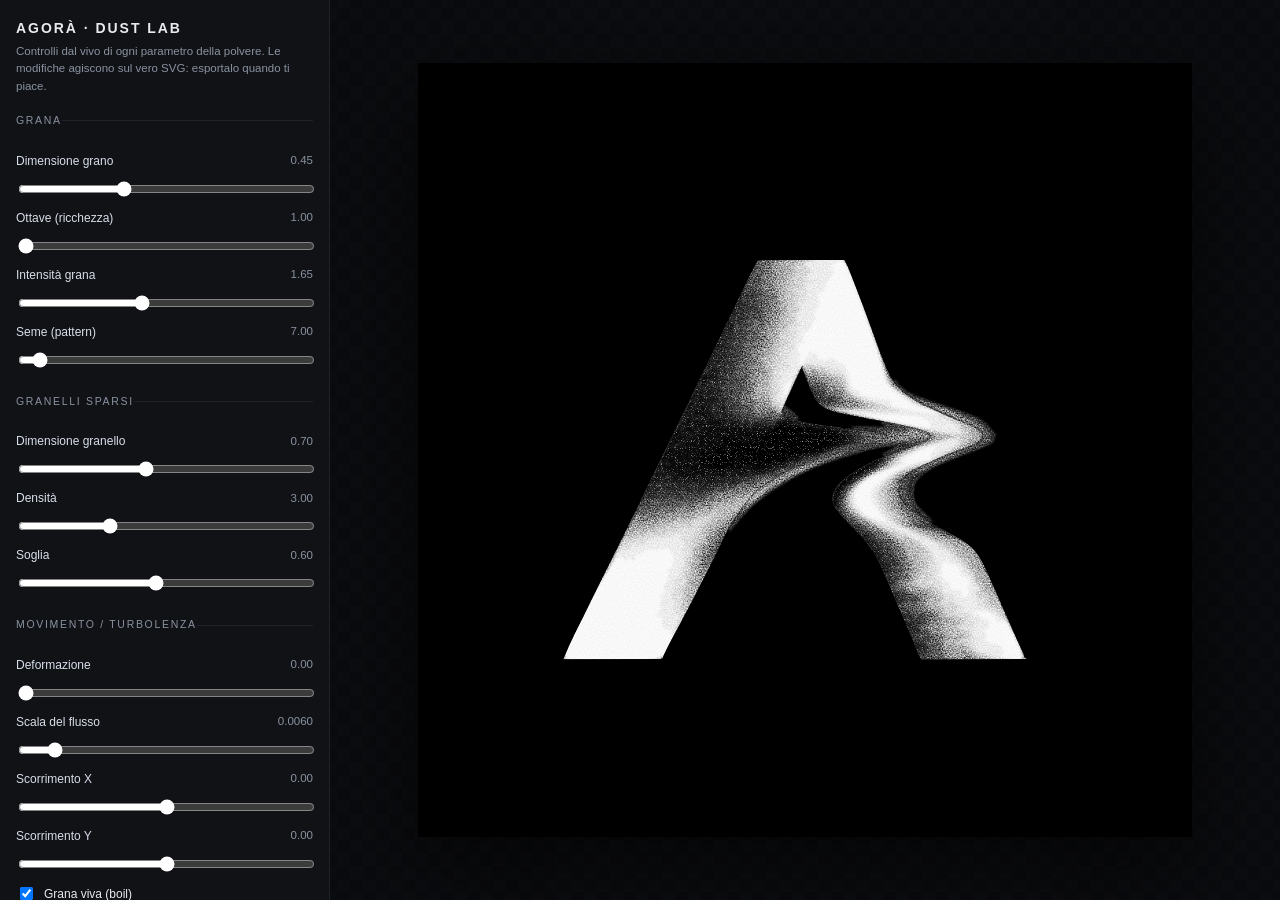
==== agora-dust-lab.html @ 34c482fe "Aggiunge i due loghi Agorà ricostruiti in SVG, con polvere procedurale animabile Logo pulito: path u" ====
<!doctype html>
<html lang="it">
<head>
<meta charset="utf-8">
<meta name="viewport" content="width=device-width, initial-scale=1">
<title>Agorà · Dust Lab</title>
<style>
  :root {
    --bg:#08090b; --panel:#101216; --line:#1e222a; --txt:#e8eaee; --dim:#8a92a0; --acc:#d8dee9;
  }
  * { box-sizing:border-box; }
  html,body { margin:0; height:100%; background:var(--bg); color:var(--txt);
    font:13px/1.5 ui-sans-serif,-apple-system,"Segoe UI",Roboto,Helvetica,Arial,sans-serif; }
  .wrap { display:grid; grid-template-columns: 330px 1fr; height:100%; }
  @media (max-width: 860px){ .wrap{ grid-template-columns:1fr; grid-template-rows:auto 1fr; } }
  aside { background:var(--panel); border-right:1px solid var(--line); overflow-y:auto; padding:18px 16px 40px; }
  h1 { font-size:14px; letter-spacing:.14em; text-transform:uppercase; margin:0 0 4px; font-weight:600; }
  .sub { color:var(--dim); font-size:11.5px; margin:0 0 18px; }
  fieldset { border:0; border-top:1px solid var(--line); margin:0 0 14px; padding:14px 0 0; }
  legend { font-size:10.5px; letter-spacing:.16em; text-transform:uppercase; color:var(--dim); padding:0; }
  .row { display:grid; grid-template-columns: 1fr 52px; gap:8px; align-items:center; margin:9px 0; }
  .row label { font-size:12px; color:var(--acc); }
  .row output { font-variant-numeric:tabular-nums; font-size:11.5px; color:var(--dim); text-align:right; }
  input[type=range] { grid-column:1 / -1; width:100%; accent-color:#fff; height:18px; }
  .chk { display:flex; align-items:center; gap:8px; margin:7px 0; font-size:12px; }
  .btns { display:flex; gap:8px; flex-wrap:wrap; margin-top:12px; }
  button { background:#1a1e25; color:var(--txt); border:1px solid var(--line); border-radius:7px;
    padding:8px 12px; font:inherit; font-size:12px; cursor:pointer; }
  button:hover { background:#222833; }
  button.primary { background:#e8eaee; color:#0b0d10; border-color:#e8eaee; font-weight:600; }
  main { display:grid; place-items:center; padding:24px; overflow:auto; background:
    repeating-conic-gradient(#0c0d10 0% 25%, #0a0b0e 0% 50%) 50% / 26px 26px; }
  .stage { width:min(86vh, 100%); aspect-ratio:1; box-shadow:0 30px 90px rgba(0,0,0,.6); }
  .stage svg { display:block; width:100%; height:100%; }
  input[type=color]{ width:100%; height:30px; background:none; border:1px solid var(--line); border-radius:6px; }
  .hint { color:var(--dim); font-size:11px; margin-top:6px; }
</style>
</head>
<body>
<div class="wrap">
  <aside>
    <h1>Agorà · Dust Lab</h1>
    <p class="sub">Controlli dal vivo di ogni parametro della polvere. Le modifiche agiscono sul vero SVG: esportalo quando ti piace.</p>

    <fieldset><legend>Grana</legend>
      <div class="row"><label for="gf">Dimensione grano</label><output id="gf_v"></output>
        <input type="range" id="gf" min="0.05" max="1.2" step="0.005"></div>
      <div class="row"><label for="go">Ottave (ricchezza)</label><output id="go_v"></output>
        <input type="range" id="go" min="1" max="5" step="1"></div>
      <div class="row"><label for="gs">Intensità grana</label><output id="gs_v"></output>
        <input type="range" id="gs" min="0" max="4" step="0.01"></div>
      <div class="row"><label for="gsd">Seme (pattern)</label><output id="gsd_v"></output>
        <input type="range" id="gsd" min="1" max="120" step="1"></div>
    </fieldset>

    <fieldset><legend>Granelli sparsi</legend>
      <div class="row"><label for="sf">Dimensione granello</label><output id="sf_v"></output>
        <input type="range" id="sf" min="0.1" max="1.5" step="0.01"></div>
      <div class="row"><label for="ss">Densità</label><output id="ss_v"></output>
        <input type="range" id="ss" min="0" max="10" step="0.05"></div>
      <div class="row"><label for="st">Soglia</label><output id="st_v"></output>
        <input type="range" id="st" min="0.3" max="0.95" step="0.005"></div>
    </fieldset>

    <fieldset><legend>Movimento / turbolenza</legend>
      <div class="row"><label for="dsc">Deformazione</label><output id="dsc_v"></output>
        <input type="range" id="dsc" min="0" max="40" step="0.2"></div>
      <div class="row"><label for="ff">Scala del flusso</label><output id="ff_v"></output>
        <input type="range" id="ff" min="0.001" max="0.05" step="0.0005"></div>
      <div class="row"><label for="ox">Scorrimento X</label><output id="ox_v"></output>
        <input type="range" id="ox" min="-120" max="120" step="1"></div>
      <div class="row"><label for="oy">Scorrimento Y</label><output id="oy_v"></output>
        <input type="range" id="oy" min="-120" max="120" step="1"></div>
      <div class="chk"><input type="checkbox" id="a_boil" checked><label for="a_boil">Grana viva (boil)</label></div>
      <div class="chk"><input type="checkbox" id="a_drift" checked><label for="a_drift">Deriva lenta</label></div>
      <div class="chk"><input type="checkbox" id="a_swirl" checked><label for="a_swirl">Turbolenza animata</label></div>
      <div class="row"><label for="spd">Velocità animazioni</label><output id="spd_v"></output>
        <input type="range" id="spd" min="0.15" max="4" step="0.05"></div>
    </fieldset>

    <fieldset><legend>Luce e materia</legend>
      <div class="row"><label for="amt">Quantità di polvere</label><output id="amt_v"></output>
        <input type="range" id="amt" min="0" max="1" step="0.01"></div>
      <div class="row"><label for="glo">Alone sui bordi</label><output id="glo_v"></output>
        <input type="range" id="glo" min="0" max="2" step="0.01"></div>
      <div class="row"><label for="gb">Diffusione alone</label><output id="gb_v"></output>
        <input type="range" id="gb" min="0" max="20" step="0.1"></div>
      <div class="row"><label for="sof">Morbidezza superficie</label><output id="sof_v"></output>
        <input type="range" id="sof" min="0" max="12" step="0.1"></div>
      <div class="row"><label for="con">Contrasto</label><output id="con_v"></output>
        <input type="range" id="con" min="0.3" max="2.2" step="0.01"></div>
      <div class="row"><label for="bri">Luminosità</label><output id="bri_v"></output>
        <input type="range" id="bri" min="0.3" max="2" step="0.01"></div>
      <div class="row" style="grid-template-columns:1fr"><label for="bgc">Fondo</label>
        <input type="color" id="bgc" value="#000000"></div>
    </fieldset>

    <div class="btns">
      <button class="primary" id="export">Esporta SVG</button>
      <button id="png">Esporta PNG 2048</button>
      <button id="reset">Ripristina</button>
    </div>
    <p class="hint">L'export contiene esattamente ciò che vedi, animazioni incluse.</p>
  </aside>

  <main><div class="stage" id="stage">
<svg xmlns="http://www.w3.org/2000/svg" xmlns:xlink="http://www.w3.org/1999/xlink"
     viewBox="0 0 1254 1254" width="100%" height="100%" preserveAspectRatio="xMidYMid meet" id="agoraDustLogo"
     role="img" aria-labelledby="agoraTitle agoraDesc">
  <title id="agoraTitle">Agorà — logo dust</title>
  <desc id="agoraDesc">Logo Agorà, versione polvere. La polvere è procedurale e animabile:
  vedi i nodi #agoraGrainNoise (grana), #agoraSpeckNoise (granelli), #agoraFlowNoise + #agoraDisplace
  (deriva/turbolenza), #agoraGrainShift (scorrimento). Variabili CSS: --dust-bg, --dust-glow,
  --dust-contrast, --dust-brightness, --dust-amount.</desc>
  <style>
    #agoraDustLogo {
      --dust-bg: #000000;        /* colore di fondo                        */
      --dust-glow: 1;            /* 0..1.5 intensità alone sui bordi       */
      --dust-contrast: 1;        /* contrasto generale                     */
      --dust-brightness: 1;      /* luminosità generale                    */
      --dust-amount: 1;          /* 0 = superficie pulita, 1 = polvere piena */
    }
    #agoraBg   { fill: var(--dust-bg); }
    #agoraGlow { opacity: var(--dust-glow); }
    #agoraDusty { opacity: var(--dust-amount); }
    #agoraArt  { filter: contrast(var(--dust-contrast)) brightness(var(--dust-brightness)); }
    @media (prefers-reduced-motion: reduce) {
      #agoraBoil, #agoraDriftX, #agoraDriftY, #agoraSwirl, #agoraFlow { display: none; }
    }
  </style>
  <defs>
    <clipPath id="agoraClip"><path d="M987.82 965.49L815.16 966.37C809.56 955.46 804.8 941.98 800.04 930.62C795.3 919.32 790.12 907.2 785.16 895.88C780.19 884.55 774.91 872.53 770.01 861.04C765.24 849.87 759.9 837.77 755.04 826.29C750.3 815.05 744.97 802.92 738.3 792.61C731.68 782.38 724.7 773.74 716.26 764.64C708.09 755.83 700.22 748.23 691.82 739.59C683.25 730.79 674.83 721.25 671.52 709.54L671.52 700.84C673.56 693.33 677.43 686.54 682.77 680.95C687.84 675.65 692.98 671.3 699.03 667.02C704.92 662.87 711.92 658.69 718.21 655.18C725.08 651.34 731.59 648.17 738.58 644.85C745.15 641.73 752.54 638.78 759.62 636.22C766.64 633.69 775.27 630.66 782.33 628.17C789.27 625.72 797.64 623.05 804.46 620.49C811.64 617.79 819.4 615.37 825.94 611.44C828.52 610.15 831.59 606.97 831.37 604.28C831.16 601.71 828.51 599.24 825.51 597.74C811.6 591.37 796.75 589.13 781.81 585.97C767.2 582.89 749.82 580.01 734.71 577.23C720.26 574.57 703.21 571.55 688.68 568.06C674.44 564.64 661.31 561.98 650.16 552.29C642.83 544.46 638.57 534.87 634.5 524.81C630.45 514.8 625.91 503.61 622.25 493.38C622.58 492.11 623.55 490.85 622.72 490.72C620.22 490.34 623.12 494.01 621.33 492.97L588.57 564.14L592.03 570.3C598.11 572.7 601.92 575.89 608.88 577.9C615.23 579.74 622.19 581.52 628.45 582.76C635.36 584.12 641.8 585.08 648.36 586.11C655.25 587.18 662.86 588.02 669.92 589.1C676.51 590.12 683.8 591.01 690.75 591.93C697.31 592.79 704.44 593.79 711.3 594.73C717.9 595.63 726.17 596.67 732.91 597.86C739.38 599 746.14 600.07 752.55 601.85C753.82 602.33 757.85 603.33 757.83 605.28C757.81 607.17 754.63 608.75 753.45 609.22C733.91 615.85 703.65 622.7 684.18 628.28C663.25 634.29 637.99 642.82 617.74 651.45C598.65 659.58 578.16 670.75 560.71 682.44C542.8 694.44 531.77 710.49 518.76 729.26C506.55 746.89 496.04 767.31 486.6 787.29C477.8 805.92 466.21 827.96 456.79 846.69C447.46 865.24 435.66 888.06 425.86 906.03C415.5 925.01 404 945.89 395.39 965.62L235.48 966.19C246.35 937.64 260.87 911.49 274.3 883.73C287.09 857.31 300.94 830.35 314.36 803.11C327.42 776.57 341.53 748.81 354.06 723.11C367.29 696 380.43 667.94 393.63 641.28C406.61 615.07 419.84 587.59 432.98 560.79C446.07 534.08 458.86 507.6 472.29 480.11C485.33 453.43 498.61 425.85 511.67 398.54C524.3 372.13 536.72 344.75 551.07 318.99L691.03 319.12C697.96 332.15 703.86 349.23 709.22 362.73C714.75 376.63 720.9 393.15 726.13 407.35C731.15 420.94 737.5 438.47 742.6 452.48C747.56 466.1 753.88 483.56 759.85 496.88C766.3 511.26 774.51 523.54 786.66 533.65C797.74 542.87 810.76 550.74 823.75 556.69C837.63 563.07 852.33 570.13 866.26 575.76C879.4 581.07 896.92 587.09 908.66 595.44C911.42 597.54 913.78 599.95 914.15 603.49C914.49 606.71 912.02 609.86 909.32 611.93C904.34 616.1 897.82 618.78 892.01 621.22C885.99 623.75 879.29 626.08 873.27 628.39C867.3 630.69 860.07 633.19 854.28 635.51C847.97 638.03 842.18 640.62 836.03 643.17C830.22 645.59 823.86 648.52 818.02 651.13C812.35 653.67 806.34 656.61 801.07 659.8C795.76 663.01 790.91 666.84 786.88 671.06C781.65 676.54 779.75 683.43 777.67 690.23L779.11 701.01C785.21 713.86 796.51 723.29 808.17 730.94C819.48 738.36 832.3 746.37 844.46 753.11C856.26 759.64 870.05 766.38 881.53 773.35C893.32 780.5 904.16 791.24 911.11 803.14C917.9 814.78 924.05 829.67 929.67 842.14C935.47 855.01 941.93 869.48 947.5 882.38C953.06 895.28 959.61 909.23 965.01 922.32C970.25 935.04 978.85 950.55 983 963.08L987.82 965.49Z"/></clipPath>

    <!-- morbidezza del campo luminoso vettoriale -->
    <filter id="agoraSoften" x="-15%" y="-15%" width="130%" height="130%" color-interpolation-filters="sRGB">
      <feGaussianBlur stdDeviation="2.0"/>
    </filter>

    <!-- diffusione dell'alone esterno -->
    <filter id="agoraBloom" x="-25%" y="-25%" width="150%" height="150%" color-interpolation-filters="sRGB">
      <feGaussianBlur stdDeviation="2.0"/>
    </filter>

    <!-- ============ MOTORE POLVERE ============ -->
    <filter id="agoraDust" x="-20%" y="-20%" width="140%" height="140%" color-interpolation-filters="sRGB">
      <!-- 1. grana fine -->
      <feTurbulence id="agoraGrainNoise" type="fractalNoise" baseFrequency="0.45"
                    numOctaves="1" seed="7" result="noiseGrain"/>
      <feOffset id="agoraGrainShift" in="noiseGrain" dx="0" dy="0" result="noiseGrainMoved"/>
      <feColorMatrix in="noiseGrainMoved" type="matrix" result="grain"
        values="1.65 0 0 0 -0.325 1.65 0 0 0 -0.325 1.65 0 0 0 -0.325 0 0 0 0 1"/>

      <!-- 2. granelli sparsi (le particelle che brillano nelle zone scure) -->
      <feTurbulence id="agoraSpeckNoise" type="fractalNoise" baseFrequency="0.7"
                    numOctaves="1" seed="23" result="noiseSpeck"/>
      <feColorMatrix in="noiseSpeck" type="matrix" result="speckMono"
        values="1 0 0 0 0  1 0 0 0 0  1 0 0 0 0  0 0 0 0 1"/>
      <feComponentTransfer in="speckMono" result="speck">
        <feFuncR type="linear" slope="3.0" intercept="-1.8"/>
        <feFuncG type="linear" slope="3.0" intercept="-1.8"/>
        <feFuncB type="linear" slope="3.0" intercept="-1.8"/>
        <feFuncA type="table" tableValues="1 1"/>
      </feComponentTransfer>

      <!-- 3. campo di flusso: sposta la polvere e la superficie -->
      <feTurbulence id="agoraFlowNoise" type="fractalNoise" baseFrequency="0.006"
                    numOctaves="2" seed="5" result="noiseFlow"/>
      <feDisplacementMap id="agoraDisplace" in="SourceGraphic" in2="noiseFlow" scale="0.0"
                         xChannelSelector="R" yChannelSelector="G" result="surface"/>

      <!-- 4. composizione -->
      <feBlend in="grain" in2="surface" mode="overlay" result="dusted"/>
      <feBlend in="speck" in2="dusted" mode="screen" result="dustedSpecks"/>
      <feComposite in="dustedSpecks" in2="surface" operator="in"/>
      <!-- ANIMAZIONI: rimuovi questi <animate> per una versione statica -->
      <animate xlink:href="#agoraGrainNoise" attributeName="seed" values="7;19;31;43;55;67;79;91;7"
               dur="1.1s" calcMode="discrete" repeatCount="indefinite" id="agoraBoil"/>
      <animate xlink:href="#agoraGrainShift" attributeName="dx" values="0;46;0" dur="26s"
               repeatCount="indefinite" id="agoraDriftX"/>
      <animate xlink:href="#agoraGrainShift" attributeName="dy" values="0;-34;0" dur="37s"
               repeatCount="indefinite" id="agoraDriftY"/>
      <animate xlink:href="#agoraDisplace" attributeName="scale" values="0;3.2;0" dur="17s"
               repeatCount="indefinite" id="agoraSwirl"/>
      <animate xlink:href="#agoraFlowNoise" attributeName="baseFrequency" values="0.006;0.0085;0.006"
               dur="23s" repeatCount="indefinite" id="agoraFlow"/>
    </filter>
  </defs>

  <rect id="agoraBg" width="100%" height="100%" preserveAspectRatio="xMidYMid meet"/>

  <g id="agoraArt">
    <g id="agoraDusty" filter="url(#agoraDust)">
      <g id="agoraGlow" filter="url(#agoraBloom)">
        <path fill="#292929" d="M832.5 742.6C831.4 744.2 807.4 729.9 799.5 724.5C791.6 719.2 788.8 715.7 785.2 710.5C781.7 705.3 778.4 699.3 778.1 693.5C777.8 687.7 777.1 682.4 783.4 675.5C789.6 668.6 795.5 662 815.5 652C835.5 642 887.2 623.7 903.6 615.5C919.9 607.3 914.7 606.8 913.8 602.5C912.9 598.2 916.4 598.7 898.3 589.5C880.3 580.3 824.6 557.2 805.5 547.6C786.4 537.9 789.4 537.3 783.7 531.5C778.1 525.7 768.7 511.6 771.5 512.6C774.3 513.6 778.8 527.3 800.5 537.4C822.2 547.6 879.6 563.5 901.5 573.6C923.4 583.8 926.5 592.9 931.8 598.5C937 604.1 934.8 604 932.9 607.5C931.1 611 935.7 612.4 920.8 619.5C905.9 626.6 861.9 641.2 843.5 650.1C825.1 658.9 817 665.6 810.1 672.5C803.2 679.4 803 684.5 802.3 691.5C801.6 698.5 800.9 706 806 714.5C811 723 833.6 740.9 832.5 742.6ZM616.5 576.6C616.2 578.7 596.7 571.9 592.5 568.9C588.3 565.9 590.8 560.6 591.2 558.5C591.5 556.4 590.3 553.5 594.5 556.5C598.7 559.5 616.8 574.6 616.5 576.6ZM504.5 757.7C501.8 757.5 521.3 723 532 709.5C542.7 696 548.4 688.8 568.5 676.9C588.6 665 621.3 649.7 652.5 638.2C683.7 626.6 738.2 613.5 755.5 607.7C772.8 602 757.4 604.7 756.6 603.5C755.8 602.3 759.5 602.9 750.5 600.7C741.5 598.5 702.2 592.1 702.5 590.4C702.8 588.7 742.7 591 752 590.5C761.4 590 759 588.8 758.7 587.5C758.4 586.2 750.5 583.3 750.3 582.5C750.1 581.7 747.5 581 757.5 582.5C767.5 584.1 798.4 588.9 810.5 592.1C822.6 595.2 827.2 598.8 830.3 601.5C833.5 604.2 831.4 606.3 829.6 608.5C827.8 610.7 830.3 610.8 819.5 614.9C808.7 619.1 775.4 630.3 764.5 633.4C753.6 636.5 751.8 635.7 753.9 633.5C756 631.3 780.4 621.9 777 620.5C773.6 619.1 758.2 618.3 733.5 625C708.8 631.6 659.6 646.2 628.8 660.5C598 674.8 569.2 694.6 548.5 710.8C527.8 727 507.2 757.9 504.5 757.7Z"/>
        <path fill="#4a4a4a" d="M802.5 723.1C800.5 724.8 784.3 707.1 780.5 701.5C776.6 695.9 778.5 694 779.3 689.5C780.2 685 777.5 681.7 785.5 674.6C793.5 667.5 808.2 656.6 827.5 647.2C846.8 637.7 886.9 625.2 901.5 617.9C916.1 610.6 915.2 608.2 915.1 603.5C914.9 598.8 915.9 597.5 900.5 589.5C885.1 581.5 839.5 564 822.5 555.6C805.5 547.1 785.7 535.6 798.5 539.1C811.3 542.6 879.3 568.1 899.3 576.5C919.3 584.9 914 585 918.5 589.3C923 593.6 926.9 597.6 926.2 602.5C925.5 607.4 934.9 607.7 914.5 618.6C894.1 629.5 823.4 658.1 803.5 667.9C783.6 677.7 797.2 673.6 795.4 677.5C793.5 681.4 791 683.9 792.2 691.5C793.4 699.1 804.5 721.4 802.5 723.1ZM519.5 733.8C513.2 736 532.3 709.7 540.5 700.4C548.7 691.1 549.8 688.1 568.5 677.9C587.2 667.7 621.5 650.6 652.5 639.3C683.5 627.9 737 615.9 754.5 609.8C772 603.7 759.6 605.2 757.5 602.6C755.4 600.1 739.3 596.1 741.6 594.5C744 592.9 765.7 592.5 771.5 592.8C777.3 593 775.3 596 776.5 596.1C777.7 596.2 780 595.3 778.7 593.5C777.3 591.7 763.2 585.5 768.5 585.4C773.8 585.4 800.3 590.2 810.5 593.1C820.7 595.9 827.3 599.5 829.8 602.5C832.3 605.5 830.5 607.8 825.5 610.8C820.5 613.8 805.7 619.8 799.5 620.5C793.3 621.3 798.7 615.3 788.5 615.3C778.3 615.4 762 615.1 738.5 621C715 626.9 674.2 639.7 647.5 650.8C620.8 661.8 599.4 673.7 578 687.5C556.7 701.3 525.8 731.7 519.5 733.8Z"/>
        <path fill="#6b6b6b" d="M911.5 615.9C910.7 615.8 916.6 607.2 916.3 603.5C915.9 599.8 928.3 604.1 909.5 594C890.7 583.8 810.3 547.3 803.3 542.5C796.3 537.7 849.5 557.4 867.5 565.1C885.5 572.7 902.6 581.7 911.5 588.3C920.4 594.9 921 599.9 921 604.5C921 609.1 912.3 616.1 911.5 615.9ZM744.5 617.6C733.6 618.6 737.7 618.2 740.2 616.5C742.6 614.8 755.8 610.4 759 607.5C762.2 604.6 754.3 600.8 759.5 599.1C764.7 597.3 784.8 598.3 790.5 597C796.2 595.7 788.3 591.4 793.5 591.5C798.7 591.6 815.6 595.5 821.5 597.5C827.4 599.5 829.9 600.9 829 603.5C828.2 606.1 820.4 612.2 816.5 613.4C812.6 614.6 817.5 610 805.5 610.7C793.5 611.5 755.4 616.7 744.5 617.6ZM806.5 662.5C796.6 666 815.1 653.5 828.6 647.5C842.2 641.5 891.5 624 887.8 626.5C884.1 629 816.4 659 806.5 662.5ZM523.5 728.6C516.8 731.4 533.8 708.7 541.5 700.3C549.2 691.9 557.2 685.8 569.5 678.2C581.8 670.6 595 662.4 615.5 654.4C636 646.4 698.2 625.3 692.5 630.2C686.8 635.1 609.7 667.4 581.5 683.9C553.3 700.3 530.2 725.9 523.5 728.6Z"/>
        <path fill="#8c8c8c" d="M901.5 586.8C895.8 585.3 838.4 560.9 832.6 557.5C826.9 554.1 855.4 561.6 866.9 566.5C878.3 571.4 907.2 588.3 901.5 586.8ZM790.5 609.7C782 610 767 607.8 765.5 607.1C764 606.4 775.3 607.7 781.5 605.6C787.7 603.4 794.9 594.8 802.5 594.3C810.1 593.8 823.5 600.1 827 602.5C830.5 604.9 825.3 608.5 823.5 608.9C821.7 609.3 822 605 816.5 605.1C811 605.3 799 609.3 790.5 609.7ZM530.5 721C526 722.8 535.1 708.3 541.5 701.4C547.9 694.5 556.4 687.1 568.9 679.5C581.3 671.9 604 660.7 616.3 655.5C628.6 650.3 650.7 642.7 642.7 648.5C634.8 654.3 587.4 678.4 568.7 690.5C550 702.6 535 719.2 530.5 721Z"/>
        <path fill="#adadad" d="M534.5 713.9C532.3 714.1 540.6 703.1 545.5 698.8C550.4 694.6 561.5 688.7 563.7 688.5C565.8 688.3 563.4 693.1 558.5 697.4C553.6 701.6 536.7 713.6 534.5 713.9Z"/>
      </g>
      <g id="agoraShaded" clip-path="url(#agoraClip)" filter="url(#agoraSoften)">
        <path id="agoraBase" fill="#000" d="M987.82 965.49L815.16 966.37C809.56 955.46 804.8 941.98 800.04 930.62C795.3 919.32 790.12 907.2 785.16 895.88C780.19 884.55 774.91 872.53 770.01 861.04C765.24 849.87 759.9 837.77 755.04 826.29C750.3 815.05 744.97 802.92 738.3 792.61C731.68 782.38 724.7 773.74 716.26 764.64C708.09 755.83 700.22 748.23 691.82 739.59C683.25 730.79 674.83 721.25 671.52 709.54L671.52 700.84C673.56 693.33 677.43 686.54 682.77 680.95C687.84 675.65 692.98 671.3 699.03 667.02C704.92 662.87 711.92 658.69 718.21 655.18C725.08 651.34 731.59 648.17 738.58 644.85C745.15 641.73 752.54 638.78 759.62 636.22C766.64 633.69 775.27 630.66 782.33 628.17C789.27 625.72 797.64 623.05 804.46 620.49C811.64 617.79 819.4 615.37 825.94 611.44C828.52 610.15 831.59 606.97 831.37 604.28C831.16 601.71 828.51 599.24 825.51 597.74C811.6 591.37 796.75 589.13 781.81 585.97C767.2 582.89 749.82 580.01 734.71 577.23C720.26 574.57 703.21 571.55 688.68 568.06C674.44 564.64 661.31 561.98 650.16 552.29C642.83 544.46 638.57 534.87 634.5 524.81C630.45 514.8 625.91 503.61 622.25 493.38C622.58 492.11 623.55 490.85 622.72 490.72C620.22 490.34 623.12 494.01 621.33 492.97L588.57 564.14L592.03 570.3C598.11 572.7 601.92 575.89 608.88 577.9C615.23 579.74 622.19 581.52 628.45 582.76C635.36 584.12 641.8 585.08 648.36 586.11C655.25 587.18 662.86 588.02 669.92 589.1C676.51 590.12 683.8 591.01 690.75 591.93C697.31 592.79 704.44 593.79 711.3 594.73C717.9 595.63 726.17 596.67 732.91 597.86C739.38 599 746.14 600.07 752.55 601.85C753.82 602.33 757.85 603.33 757.83 605.28C757.81 607.17 754.63 608.75 753.45 609.22C733.91 615.85 703.65 622.7 684.18 628.28C663.25 634.29 637.99 642.82 617.74 651.45C598.65 659.58 578.16 670.75 560.71 682.44C542.8 694.44 531.77 710.49 518.76 729.26C506.55 746.89 496.04 767.31 486.6 787.29C477.8 805.92 466.21 827.96 456.79 846.69C447.46 865.24 435.66 888.06 425.86 906.03C415.5 925.01 404 945.89 395.39 965.62L235.48 966.19C246.35 937.64 260.87 911.49 274.3 883.73C287.09 857.31 300.94 830.35 314.36 803.11C327.42 776.57 341.53 748.81 354.06 723.11C367.29 696 380.43 667.94 393.63 641.28C406.61 615.07 419.84 587.59 432.98 560.79C446.07 534.08 458.86 507.6 472.29 480.11C485.33 453.43 498.61 425.85 511.67 398.54C524.3 372.13 536.72 344.75 551.07 318.99L691.03 319.12C697.96 332.15 703.86 349.23 709.22 362.73C714.75 376.63 720.9 393.15 726.13 407.35C731.15 420.94 737.5 438.47 742.6 452.48C747.56 466.1 753.88 483.56 759.85 496.88C766.3 511.26 774.51 523.54 786.66 533.65C797.74 542.87 810.76 550.74 823.75 556.69C837.63 563.07 852.33 570.13 866.26 575.76C879.4 581.07 896.92 587.09 908.66 595.44C911.42 597.54 913.78 599.95 914.15 603.49C914.49 606.71 912.02 609.86 909.32 611.93C904.34 616.1 897.82 618.78 892.01 621.22C885.99 623.75 879.29 626.08 873.27 628.39C867.3 630.69 860.07 633.19 854.28 635.51C847.97 638.03 842.18 640.62 836.03 643.17C830.22 645.59 823.86 648.52 818.02 651.13C812.35 653.67 806.34 656.61 801.07 659.8C795.76 663.01 790.91 666.84 786.88 671.06C781.65 676.54 779.75 683.43 777.67 690.23L779.11 701.01C785.21 713.86 796.51 723.29 808.17 730.94C819.48 738.36 832.3 746.37 844.46 753.11C856.26 759.64 870.05 766.38 881.53 773.35C893.32 780.5 904.16 791.24 911.11 803.14C917.9 814.78 924.05 829.67 929.67 842.14C935.47 855.01 941.93 869.48 947.5 882.38C953.06 895.28 959.61 909.23 965.01 922.32C970.25 935.04 978.85 950.55 983 963.08L987.82 965.49Z"/>
        <path fill="#0b0b0b" d="M982.5 968.9C953.7 969.8 845.5 978.7 812.2 966.5C778.8 954.3 789.1 909.8 782.4 895.5C775.7 881.2 779.8 896.5 772 880.5C764.3 864.5 745.6 816.7 735.9 799.5C726.2 782.3 717.9 782.4 713.7 777.5C709.5 772.6 716 775.7 710.5 769.9C705 764.1 687.5 750 680.5 742.8C673.5 735.5 670.1 732.2 668.5 726.5C666.9 720.8 668.3 714.5 670.6 708.5C673 702.5 678 696.3 682.8 690.5C687.6 684.7 691.1 680.3 699.5 673.7C707.9 667.1 727.3 655.5 733.5 650.8C739.7 646.1 737.1 647.4 736.5 645.5C735.9 643.6 730.4 641.3 730 639.5C729.7 637.7 731.5 635.8 734.5 634.5C737.5 633.2 744.2 633.2 748 631.5C751.9 629.8 763.6 624.2 757.5 624.3C751.4 624.5 729.5 627.7 711.5 632.4C693.5 637.1 669.8 643.8 649.2 652.5C628.6 661.2 605.7 673.5 587.7 684.5C569.8 695.5 554.1 707.5 541.6 718.5C529 729.5 519.9 741 512.4 750.5C504.9 760 516 739 496.5 775.2C477 811.5 439.4 936.1 395.5 968.1C351.6 1000.1 259.9 968.8 232.9 967.5C205.9 966.2 224.4 980 233.6 960.5C242.8 941 264.9 897 288.1 850.5C311.4 804 357.6 711.3 373.1 681.5C388.6 651.7 378.9 676 381.1 671.5C383.3 667 383.5 659.8 386.3 654.5C389.1 649.2 394.3 646.7 397.7 639.5C401.2 632.3 400.5 625.5 407.2 611.5C413.8 597.5 432 566.8 437.4 555.5C442.8 544.2 437.7 547.7 439.6 543.5C441.5 539.3 446.7 535 448.9 530.5C451.1 526 450.5 521.3 452.8 516.5C455.1 511.7 446.5 534.5 462.6 501.5C478.8 468.5 511 349.3 549.5 318.7C588 288 659.5 291.7 693.5 317.7C727.5 343.6 740.7 442.9 753.5 474.5C766.3 506 762.6 496.7 770.5 506.8C778.4 517 790.3 528.5 800.6 535.5C810.9 542.5 815.2 543.1 832.5 549C849.8 554.9 886.8 563.3 904.5 571C922.2 578.8 932.9 588.9 938.6 595.5C944.2 602.1 941.2 605.8 938.4 610.5C935.5 615.2 936.8 616.7 921.5 623.5C906.3 630.3 862.7 644.8 846.8 651.5C830.9 658.2 831.7 658.7 826 663.5C820.3 668.3 815.3 675.4 812.5 680.1C809.7 684.7 809.8 686.8 809.4 691.5C809 696.2 807.9 702.1 810.3 708.5C812.6 714.9 818.3 723.7 823.5 730.1C828.7 736.4 829.9 738.7 841.2 746.5C852.6 754.3 879.2 767.3 891.5 776.8C903.8 786.3 899.6 772.7 915.2 803.5C930.7 834.3 973.7 933.9 985 961.5C996.2 989.1 1011.3 968.1 982.5 968.9ZM703.4 586.5C718.1 587.6 727.6 587 733.5 586.5C739.4 586 748.7 586.7 738.7 583.5C728.7 580.3 687.9 571.4 673.5 567.1C659.1 562.7 657.8 560.8 652.5 557.2C647.2 553.6 647.1 554.6 641.7 545.5C636.4 536.4 627.9 501 620.5 502.5C613.1 503.9 600.7 544 597.5 554.2C594.3 564.4 597.2 559.9 601.5 563.6C605.8 567.2 618.5 574 623.5 575.9C628.5 577.7 627.8 574 631.5 574.7C635.2 575.4 633.5 578 645.5 580C657.5 582 688.7 585.4 703.4 586.5ZM487.8 661.5C490.2 661.8 492.4 661.5 494.5 660.3C496.6 659 497.8 654.7 500.5 654.1C503.2 653.4 508.7 656.9 510.5 656.2C512.3 655.4 510.4 650.4 511.1 649.5C511.8 648.6 514 651 514.7 650.5C515.4 650 515.8 647.7 515.2 646.5C514.7 645.3 511 644.5 511.6 643.5C512.1 642.5 516.9 640.8 518.5 640.7C520.1 640.5 521.6 641.5 521.3 642.5C521 643.5 517.4 644.3 516.9 646.5C516.4 648.7 516.1 655 518.5 655.4C520.9 655.9 528.8 649.9 531.5 649.2C534.2 648.6 532.2 651.6 534.5 651.7C536.8 651.8 541.8 649.2 545.5 649.9C549.2 650.5 554.3 655.6 556.5 655.6C558.7 655.5 556.3 650.3 558.5 649.6C560.7 649 566.7 652.7 569.5 651.6C572.3 650.5 571.8 644.2 575.5 643.2C579.2 642.3 587.3 646.8 591.5 645.9C595.7 645 592.2 640.4 600.5 637.6C608.8 634.7 634.2 631.4 641.5 628.8C648.8 626.3 643 622.4 644.5 622.2C646 622 648 627.2 650.5 627.6C653 628 654.8 626.9 659.5 624.5C664.2 622.2 675.2 616.8 679 613.5C682.8 610.2 685.4 607.7 682.3 604.5C679.3 601.3 665.8 596 660.5 594.5C655.2 593.1 654.2 596.3 650.5 595.8C646.8 595.3 648.7 593.3 638.5 591.7C628.3 590.1 598.8 587 589.5 586.4C580.2 585.7 585.3 585.8 582.5 587.6C579.7 589.4 575.7 595.1 572.5 597.2C569.3 599.4 566 598.9 563.5 600.3C561 601.6 559 603.2 557.7 605.5C556.4 607.8 556.6 613.7 555.5 614.2C554.4 614.7 551.5 610.4 550.8 608.5C550.1 606.6 552.7 602 551.5 602.8C550.3 603.7 545 613.4 543.5 613.7C542 613.9 544.5 606.8 542.5 604.2C540.5 601.7 533.3 598.8 531.5 598.3C529.7 597.9 532.3 601.3 531.5 601.5C530.7 601.6 527.9 599.3 526.5 599.3C525.1 599.3 521.2 600.8 522.9 601.5C524.6 602.2 533.6 602.4 536.5 603.6C539.4 604.7 541.4 606.4 540.2 608.5C539.1 610.6 531.8 615.1 529.5 616.1C527.2 617.1 526.7 616.2 526.4 614.5C526.1 612.8 529 606.1 527.5 605.7C526 605.3 519.7 612 517.5 612.1C515.3 612.1 515.6 606.5 514.5 606C513.4 605.6 510.9 608.1 510.8 609.5C510.7 610.9 513.7 613.3 513.8 614.5C513.9 615.7 512.4 617.2 511.5 616.9C510.6 616.6 509.9 613.3 508.5 612.6C507.1 611.9 503.4 613.3 502.8 612.5C502.2 611.7 505.9 608.5 504.8 607.5C503.8 606.5 498 604.9 496.5 606.6C495 608.3 495.1 615.5 496.1 617.5C497.1 619.5 500.9 617.2 502.5 618.4C504.1 619.7 503.8 624.3 505.5 624.9C507.2 625.4 511.2 622 512.5 622C513.8 621.9 515.2 622.8 513 624.5C510.9 626.2 502.4 632.9 499.5 632.3C496.6 631.6 497.2 622.7 495.4 620.5C493.6 618.3 491.4 617.9 488.5 618.9C485.6 619.9 478.6 624.2 478 626.5C477.3 628.8 483.6 631.1 484.4 632.5C485.1 633.9 484.8 634.8 482.5 634.7C480.2 634.6 472.8 633.1 470.5 632C468.2 630.9 470 628.5 468.5 628C467 627.6 463.7 626.9 461.5 629.3C459.3 631.7 456.7 639.5 455.6 642.5C454.5 645.5 453.6 645.8 454.8 647.5C455.9 649.2 460.2 652.1 462.5 652.7C464.8 653.3 466.2 650.5 468.5 651.1C470.8 651.6 474.3 656.3 476.5 656.1C478.7 655.8 480.8 648.9 481.5 649.4C482.2 649.8 479.4 656.6 480.5 658.6C481.6 660.6 485.5 661.2 487.8 661.5Z"/>
        <path fill="#181818" d="M943.5 968.5C915.5 968.2 836 969.9 813.5 966.8C791 963.6 810.8 954 808.6 949.5C806.3 945 802.3 943.8 800.2 939.5C798 935.2 797.2 926.8 795.7 923.5C794.2 920.2 793.2 924.5 791.2 919.5C789.2 914.5 785.5 898.1 783.5 893.6C781.5 889.1 781 894.7 779.3 892.5C777.5 890.3 774.4 885 772.9 880.5C771.4 876 772.2 869.7 770.5 865.5C768.7 861.3 764.1 859.5 762.3 855.5C760.5 851.5 761.2 844.8 759.7 841.5C758.2 838.2 755.9 839.9 753.5 835.7C751.1 831.5 746.6 822.4 745.3 816.5C744 810.6 746.5 803.3 745.7 800.5C744.9 797.7 743.1 802.7 740.2 799.5C737.4 796.3 731.6 784.8 728.6 781.5C725.7 778.2 723.5 780.7 722.5 779.7C721.5 778.7 729.6 783 722.7 775.5C715.9 768 689.1 743.8 681.3 734.5C673.4 725.2 675.9 723.5 675.6 719.5C675.3 715.5 679.3 712.7 679.6 710.5C679.8 708.3 676.1 709.3 677.1 706.5C678.2 703.7 681.7 698.7 685.7 693.5C689.7 688.3 690.9 683.3 701 675.5C711.1 667.7 738.8 651.9 746.5 646.4C754.2 641 748.7 644.4 747.5 642.7C746.3 641.1 738.6 637.8 739.1 636.5C739.6 635.2 746 637 750.5 635.1C755 633.3 763.3 627.8 766.3 625.5C769.3 623.2 768.7 622.4 768.4 621.5C768.1 620.6 776 618.2 764.5 620.3C753 622.5 720.6 628.4 699.5 634.5C678.4 640.5 656.5 648.3 637.9 656.5C619.3 664.7 603.9 673.3 587.8 683.5C571.7 693.7 552.1 708.7 541.1 717.5C530.1 726.3 528.6 728 521.7 736.5C514.8 745 520.7 729.8 499.5 768.4C478.3 807 438.9 934.9 394.5 967.9C350.1 1000.9 242.7 1002.1 233.1 966.5C223.6 930.9 313.6 801.2 337.1 754.5C360.6 707.8 368.2 698.7 374.3 686.5C380.5 674.3 373.1 683.6 374 681.5C374.9 679.4 377.5 674.9 379.5 673.9C381.5 672.9 385.5 676.1 386.1 675.5C386.7 674.9 382.5 671.8 383 670.5C383.5 669.2 388.7 668.5 389.1 667.5C389.5 666.5 385.8 666.5 385.5 664.5C385.2 662.5 385.6 657.2 387.1 655.5C388.7 653.8 394.1 655.3 394.6 654.5C395.1 653.7 390.7 651.6 390.2 650.5C389.7 649.4 389.5 648.8 391.5 647.6C393.5 646.5 399.8 643.6 402.5 643.6C405.2 643.5 406.7 646.4 407.5 647.4C408.3 648.5 409.1 649.2 407.5 649.8C405.9 650.5 398.7 648.7 397.9 651.5C397 654.3 401.5 664.8 402.5 666.4C403.5 668.1 403.2 662.3 404 661.5C404.8 660.7 406.9 662.2 407.3 661.5C407.7 660.8 406 657.1 406.5 657.4C407 657.8 408.6 662.4 410.5 663.6C412.4 664.8 417.4 662.4 417.7 664.5C418.1 666.6 411.2 675.6 412.5 676.1C413.8 676.7 422.2 667.2 425.5 667.8C428.8 668.4 431.2 679.2 432.5 679.6C433.8 680 429.9 670.1 433.5 670C437.1 670 450.5 678.9 454.1 679.5C457.8 680.1 455.9 674.5 455.5 673.8C455.1 673.1 453 675.7 451.5 675.4C450 675 447.1 673.5 446.8 671.5C446.4 669.5 448.7 663.9 449.5 663.4C450.3 662.9 450.7 668.1 451.7 668.5C452.7 668.9 453.2 664.9 455.5 665.8C457.8 666.8 463.3 673.2 465.5 674.2C467.7 675.1 469 672.6 468.9 671.5C468.9 670.4 463.6 669.1 465.2 667.5C466.8 665.9 476.7 662.3 478.5 662.1C480.3 661.9 476 665.3 476.1 666.5C476.2 667.7 479.9 668.3 479.1 669.5C478.3 670.7 471.4 672.3 471.2 673.5C470.9 674.7 476.1 677.1 477.5 676.4C478.9 675.8 478.4 670.6 479.5 669.8C480.6 668.9 483.3 672.5 483.8 671.5C484.3 670.5 481.8 665.2 482.5 664C483.2 662.8 487 663.6 487.8 664.5C488.6 665.4 486.4 668.4 487.5 669.5C488.6 670.5 492.3 672 494.5 670.6C496.7 669.2 497.3 662.6 500.5 661C503.7 659.3 511 661.3 513.5 660.6C516 659.9 514.5 656.3 515.5 656.9C516.5 657.6 517.8 662.8 519.5 664.4C521.2 666 523.1 667 525.5 666.3C527.9 665.7 532.9 662.1 533.8 660.5C534.6 658.9 530.8 657.6 530.6 656.5C530.4 655.4 530.3 652.8 532.5 653.9C534.7 655 539.2 661.7 543.5 663.2C547.8 664.7 554.3 664 558.5 662.8C562.7 661.7 566.2 657.2 568.5 656.4C570.8 655.5 571.7 658.3 572.5 657.5C573.3 656.8 570.7 653 573.5 651.8C576.3 650.6 584 652 589.5 650.4C595 648.7 602.7 642.8 606.5 641.9C610.3 640.9 609.3 645.8 612.5 644.7C615.7 643.5 617.8 637.7 625.5 635.2C633.2 632.7 650.3 632 658.5 629.4C666.7 626.9 670.2 621.7 674.5 620.1C678.8 618.4 681.2 620.9 684.5 619.6C687.8 618.4 692.7 615.2 694.3 612.5C695.9 609.8 699.3 607.2 694.1 603.5C689 599.8 671.3 592.4 663.4 590.5C655.4 588.6 650.5 592.7 646.5 592.2C642.5 591.8 644.2 588.3 639.5 587.6C634.8 586.8 625.7 588.8 618.5 587.7C611.3 586.5 602.3 581.6 596.5 580.6C590.7 579.6 586.9 579.5 583.5 581.4C580.1 583.4 578.2 591 575.9 592.5C573.5 594 571.6 590 569.5 590.4C567.4 590.9 564.5 595.9 563.5 595.2C562.5 594.5 564.7 586.3 563.5 586.4C562.3 586.5 558.2 595 556.5 595.5C554.8 596 555.3 590.1 553.5 589.4C551.7 588.7 546.6 591.9 545.8 591.5C544.9 591.1 549.1 587.2 548.5 586.9C547.9 586.5 543.3 588.2 542.5 589.5C541.6 590.8 544.1 593.2 543.4 594.5C542.8 595.8 540.1 597.1 538.5 597.4C536.9 597.7 534.4 597.2 533.9 596.5C533.4 595.8 537.2 594 535.5 593C533.8 592.1 527.3 591.2 523.5 590.7C519.7 590.1 514.7 589.6 512.5 589.9C510.3 590.2 511.5 592.8 510.5 592.5C509.5 592.3 506.3 589.8 506.7 588.5C507.1 587.2 512.7 585.5 512.8 584.5C513 583.5 508.9 581.9 507.5 582.5C506.1 583.1 506.3 586.6 504.5 588C502.7 589.4 498.8 591.4 496.5 591C494.2 590.5 491.3 587.9 490.6 585.5C490 583.1 493.9 577.4 492.5 576.3C491.1 575.3 485.3 580.1 482.5 579.2C479.7 578.3 477.2 572 475.5 571C473.8 570.1 472.4 572 472.1 573.5C471.8 575 473.9 579.1 473.5 580C473.1 580.8 470.3 580.6 469.8 578.5C469.3 576.4 471.1 569.7 470.3 567.5C469.6 565.3 466.3 567.3 465.2 565.5C464.2 563.7 464.9 558.5 464 556.5C463.1 554.5 460.3 556.5 459.8 553.5C459.2 550.5 461.6 540.6 460.5 538.7C459.4 536.9 453.8 541.4 453.2 542.5C452.5 543.6 456.3 544 456.7 545.5C457 547 454.8 548.3 455.4 551.5C456.1 554.7 460.8 562.8 460.5 564.5C460.2 566.2 455.4 561.6 453.5 561.8C451.6 562 449.2 563.9 448.9 565.5C448.5 567.1 449.6 570.5 451.5 571.1C453.4 571.7 458.3 568 460.5 568.9C462.7 569.9 462.9 575.3 464.5 577.1C466.1 578.8 469.5 577.1 470.4 579.5C471.3 581.9 470.5 589.5 469.8 591.5C469 593.5 466.5 592.7 465.8 591.5C465.1 590.3 467.2 585 465.5 584.1C463.8 583.2 456.3 586.2 455.5 586C454.7 585.9 459.7 584.5 460.5 583.4C461.3 582.2 461.5 579.8 460.5 579.4C459.5 578.9 456.2 581 454.5 580.6C452.8 580.3 451.4 576.1 450.5 577.2C449.6 578.4 448.7 585.2 449.2 587.5C449.7 589.8 451.8 590.5 453.5 590.8C455.2 591.1 458.3 588.9 459.5 589.2C460.7 589.4 463.2 589.6 460.8 592.5C458.5 595.4 450 603.3 445.4 606.5C440.9 609.7 435.2 611.7 433.5 611.5C431.8 611.3 434.5 606.4 435.5 605.3C436.5 604.1 439.3 605.5 439.6 604.5C439.9 603.5 436.9 600.7 437.3 599.5C437.8 598.3 441.1 597.1 442.5 597.3C443.9 597.5 444.2 601.4 445.5 600.9C446.8 600.5 450.1 595.6 450.1 594.5C450.1 593.4 446.9 595.4 445.5 594.4C444.1 593.4 441.8 592 441.4 588.5C441 585 443.5 577.9 443 573.5C442.5 569.1 439 562.1 438.5 562.1C438 562.1 441.3 570.8 440.2 573.5C439.2 576.2 432.7 577.2 432.3 578.5C431.9 579.8 437.8 581 437.9 581.5C438.1 582 434.8 580.5 433.5 581.3C432.2 582.2 430.4 584.5 430 586.5C429.6 588.5 429.9 592.2 430.9 593.5C431.9 594.8 435.5 593.5 436.1 594.5C436.7 595.5 435.4 598.4 434.5 599.2C433.6 600 430.8 598.6 430.6 599.5C430.4 600.4 433.4 603.1 433.2 604.5C433.1 605.9 431.1 609.3 429.5 607.6C427.9 606 425.3 596.7 423.4 594.5C421.4 592.3 416 599.9 417.7 594.5C419.4 589.1 429.2 568.3 433.5 562.4C437.8 556.5 442.4 561.9 443.5 558.9C444.6 555.9 439.8 547.6 440.1 544.5C440.4 541.4 444.2 542.3 445.4 540.5C446.5 538.7 445.6 535.3 447.1 533.5C448.6 531.7 453.7 531.2 454.4 529.5C455.2 527.8 451.1 526.7 451.6 523.5C452.1 520.3 456 513.1 457.5 510.5C459 507.9 459.7 506.4 460.5 507.9C461.3 509.3 460.7 519.3 462.5 519.2C464.3 519.2 471 509.8 471.2 507.5C471.3 505.2 464.7 507.4 463.6 505.5C462.5 503.6 463.5 499 464.5 496.2C465.5 493.4 467.6 489.6 469.5 488.8C471.4 488 475.9 492.4 476 491.5C476.2 490.6 469.9 487 470.5 483.5C471.1 480 477.6 474.9 479.6 470.5C481.6 466.1 481 458.9 482.5 456.9C484 454.9 487.3 460.6 488.3 458.5C489.4 456.4 487.4 448.3 488.6 444.5C489.8 440.7 494.2 438.2 495.5 435.5C496.8 432.8 487.3 447.8 496.3 428.5C505.3 409.2 516.6 337.9 549.5 319.6C582.4 301.3 658.5 289.9 693.5 318.6C728.5 347.3 746.5 459.7 759.5 491.7C772.5 523.7 764.8 503 771.5 510.5C778.2 517.9 789.6 529.8 799.7 536.5C809.9 543.2 815.5 544.6 832.5 550.6C849.5 556.6 887.3 567.4 901.5 572.6C915.7 577.8 912 577.6 917.5 581.8C923 585.9 931.2 593.2 934.2 597.5C937.3 601.8 938.3 603.5 935.9 607.5C933.4 611.5 934.6 614.5 919.5 621.6C904.4 628.7 861.7 643.1 845.5 650C829.3 656.9 828.6 658.3 822.5 662.9C816.4 667.5 812.1 672.6 809.1 677.5C806 682.4 804.5 686.3 804.2 692.5C804 698.7 803 706.8 807.6 714.5C812.1 722.2 826.7 732.8 831.5 738.5C836.3 744.2 832.8 745.9 836.3 748.5C839.8 751.1 843.3 749.2 852.5 754.1C861.7 759 882.6 771.3 891.5 777.7C900.4 784.1 901.4 786.5 906.1 792.5C910.9 798.5 906.9 784.8 920 813.5C933.2 842.2 974.8 938.7 985 964.5C995.3 990.3 988.4 967.7 981.5 968.4C974.6 969 971.5 968.8 943.5 968.5ZM737.6 589.5C745.9 588.9 761.3 589.2 750.5 585.3C739.7 581.4 689 570.9 672.5 565.9C656 560.9 656.5 558.8 651.5 555.4C646.5 552 647.9 554.6 642.8 545.5C637.6 536.4 628.2 499.2 620.5 500.7C612.8 502.3 599.6 543.9 596.5 554.7C593.4 565.5 597.4 561.4 601.7 565.5C606.1 569.6 617.2 577.2 622.5 579.4C627.8 581.5 630 577.9 633.5 578.5C637 579 639.3 582.1 643.5 582.7C647.7 583.3 649 581 658.5 582C668 583.1 687.3 587.8 700.5 589.1C713.7 590.3 729.3 590.1 737.6 589.5ZM425.5 626.6C424.6 627.6 426.4 621.9 425.3 621.5C424.1 621.1 421.4 624.3 418.5 624.3C415.6 624.3 406.6 623.8 408.1 621.5C409.6 619.2 423.8 611.6 427.5 610.6C431.2 609.6 430.8 612.8 430.5 615.5C430.1 618.2 426.4 625.6 425.5 626.6Z"/>
        <path fill="#252525" d="M982.5 967.7C954.4 969 842.3 967.7 813.4 965.5C784.5 963.3 808.6 958.2 809 954.5C809.5 950.8 816.2 945.2 815.9 943.5C815.7 941.8 810 944.9 807.5 944.3C805 943.6 802.1 941.8 801 939.5C799.9 937.2 802.3 934.2 800.7 930.5C799.1 926.8 792.4 920.3 791.4 917.5C790.3 914.7 793 913.9 794.5 913.4C796 912.9 800.2 915.6 800.5 914.5C800.8 913.4 798.2 907.9 796.5 906.8C794.8 905.7 792.2 908.5 790.5 908C788.8 907.4 787.2 906.1 786.3 903.5C785.4 900.9 786 894.5 784.9 892.5C783.7 890.5 781.5 893.9 779.5 891.8C777.5 889.6 774.1 882.5 773 879.5C771.9 876.5 771.9 875.7 772.7 873.5C773.5 871.3 777.5 868.6 777.8 866.5C778.1 864.4 776.8 862.4 774.5 860.7C772.2 859 766.3 858.8 763.8 856.5C761.3 854.2 759.8 849.3 759.5 846.6C759.2 843.9 763.3 843 762.2 840.5C761 838 754.1 834.5 752.6 831.5C751.2 828.5 752.7 822.8 753.5 822.3C754.3 821.8 756.4 828.2 757.5 828.6C758.6 829 761.2 827.8 760.2 824.5C759.2 821.2 753.5 811.5 751.5 808.8C749.5 806.1 748.5 809 748.4 808.5C748.2 808 750.6 808.5 750.5 805.5C750.5 802.5 749.8 793.3 748 790.5C746.3 787.7 742.2 791.2 740.1 788.5C738 785.8 737.3 776.5 735.5 774.3C733.7 772.1 731.8 777.2 729.5 775.3C727.2 773.3 723 763.8 721.5 762.5C720 761.2 721.3 766.7 720.7 767.5C720.1 768.3 722.7 771.8 717.9 767.5C713.1 763.2 698.3 749.5 691.9 741.5C685.5 733.5 680.5 726.7 679.4 719.5C678.2 712.3 681 705.6 684.8 698.5C688.7 691.4 692.2 685.1 702.5 676.9C712.8 668.7 737.9 656.2 746.5 649.1C755.1 642 748.7 638.9 754.2 634.5C759.7 630.1 775.5 625.2 779.4 622.5C783.3 619.8 789 617 777.5 618.3C766 619.6 732.1 624.7 710.5 630.3C688.9 635.8 668.8 642.6 648.1 651.5C627.5 660.4 604.5 672.7 586.6 683.5C568.8 694.3 552.1 707.7 541 716.5C530 725.3 527 728.1 520.1 736.5C513.1 744.9 520.4 728.3 499.5 766.8C478.6 805.2 438.8 934.1 394.5 967.4C350.2 1000.7 239.8 1008.6 233.7 966.5C227.7 924.4 336.9 757.7 358.3 714.5C379.8 671.3 360.1 709.3 362.7 707.5C365.2 705.7 372.9 704.5 373.7 703.5C374.5 702.5 368.2 703.4 367.5 701.7C366.8 700.1 368 696.3 369.5 693.7C371 691.1 374.4 687.6 376.5 686.3C378.6 684.9 382.2 685.8 382.1 685.5C381.9 685.2 376.6 685.1 375.5 684.3C374.4 683.5 373.8 681.1 375.5 680.6C377.2 680.2 382.5 682.8 385.5 681.7C388.5 680.6 391.2 675.2 393.5 673.8C395.8 672.4 398.3 671.8 399.5 673.4C400.7 675 399 683.7 400.5 683.3C402 682.9 406.7 672.6 408.5 670.8C410.3 669 411.1 670.9 411.1 672.5C411.1 674.1 407.6 679.7 408.5 680.6C409.4 681.5 412.2 677.6 416.5 677.7C420.8 677.8 430.7 681.9 434.5 681.4C438.3 680.9 438.5 674.4 439.5 674.6C440.5 674.7 439.5 682.1 440.5 682.4C441.5 682.8 442.5 676.3 445.5 676.7C448.5 677 455.9 683.9 458.5 684.5C461.1 685.2 461.1 681.7 460.8 680.5C460.6 679.3 457.8 679.3 457.2 677.5C456.7 675.7 456.2 669 457.5 669.7C458.8 670.4 464.9 677.9 465.1 681.5C465.3 685.1 457.9 690.8 458.5 691.4C459.1 691.9 464.3 686.3 468.5 684.8C472.7 683.4 481.5 684 483.5 682.8C485.5 681.6 480.4 678.9 480.4 677.5C480.4 676.1 482 674.1 483.5 674.3C485 674.5 488.1 678.7 489.5 678.9C490.9 679.1 492.1 676.8 492.1 675.5C492.1 674.2 486.3 670.4 489.5 671C492.7 671.6 507.6 678.4 511.5 679.2C515.4 679.9 513.5 676.6 513.1 675.5C512.8 674.4 507.1 673.8 509.5 672.5C511.9 671.2 524.2 669.3 527.5 667.9C530.8 666.6 528.7 664.6 529.5 664.5C530.3 664.3 531.3 667.5 532.5 667C533.7 666.5 535.3 662 536.5 661.5C537.7 660.9 539.4 662.3 539.8 663.5C540.1 664.7 534.7 668.4 538.5 668.5C542.3 668.7 552.8 667.3 562.6 664.5C572.4 661.7 590 655 597.5 651.5C605 648 605 644.4 607.5 643.6C610 642.9 609.3 648 612.5 647C615.7 646.1 621.5 639.7 626.5 637.9C631.5 636.2 631.2 639.7 642.2 636.5C653.2 633.3 682 623.3 692.5 618.5C703 613.7 703.3 610.2 705 607.5C706.7 604.8 704.8 604.4 702.5 602.2C700.2 600.1 696.8 596.3 691.5 594.7C686.2 593.1 674.9 593.5 670.9 592.5C666.9 591.5 667.6 589.5 667.4 588.5C667.1 587.5 664.8 586.1 669.4 586.5C674.1 586.9 684.5 590.2 695.5 591.1C706.5 592.1 724.5 592.6 735.5 592.1C746.5 591.7 758.6 589.9 761.2 588.5C763.9 587.1 765.8 587.3 751.4 583.5C736.9 579.7 690.8 570.6 674.5 566C658.2 561.4 658.7 559.4 653.5 556C648.3 552.5 648.8 554.6 643.5 545.2C638.2 535.8 629.5 497.5 621.5 499.4C613.5 501.3 599.2 545.5 595.7 556.5C592.2 567.5 597.8 562.6 600.5 565.6C603.2 568.6 610.3 572.2 611.9 574.5C613.6 576.8 609.7 578.3 610.3 579.5C610.9 580.7 615.8 581.1 615.5 581.6C615.2 582.2 610.7 583.8 608.5 582.7C606.3 581.6 604.8 576.5 602.5 575.1C600.2 573.7 596.5 573.6 594.5 574.5C592.5 575.3 592.7 579.5 590.5 580.3C588.3 581.2 583.3 578.5 581.5 579.6C579.7 580.6 580.8 584.9 579.5 586.4C578.2 588 576.2 589.5 573.5 589.1C570.8 588.7 565.8 584.4 563.5 584C561.2 583.6 561.3 586.5 559.5 586.7C557.7 586.9 554.2 586 552.5 585.1C550.8 584.2 551.7 580.6 549.5 581.3C547.3 582 542 588.9 539.5 589.4C537 589.8 537 584.7 534.5 583.9C532 583.2 526.3 585.5 524.5 585C522.7 584.6 524.2 581.5 523.5 581.3C522.8 581 521.1 584 520.1 583.5C519.1 583 520.3 578.3 517.5 578.3C514.7 578.2 505.8 583.9 503.5 583.4C501.2 582.9 503 576.9 503.5 575.2C504 573.6 505.5 572.9 506.5 573.5C507.5 574.1 508.9 578.7 509.5 578.8C510.1 579 510.7 576.1 510 574.5C509.4 572.9 507.3 570 505.5 569.4C503.7 568.7 501 571.5 499.5 570.5C498 569.5 496.8 565.7 496.6 563.5C496.4 561.3 499.2 559 498.4 557.5C497.5 556 493.6 554.5 491.5 554.7C489.4 554.8 485.5 556.9 486.1 558.5C486.7 560.1 494 562 495 564.5C496.1 567 493.7 572.3 492.3 573.5C490.8 574.7 488 570.8 486.5 571.5C485 572.2 484.8 577.2 483.5 577.6C482.2 577.9 478.4 575 478.6 573.5C478.9 572 485.3 569.3 484.9 568.5C484.4 567.7 476.5 570 476 568.5C475.6 567 481.8 560.9 482 559.5C482.2 558.1 479 561 477.5 560.3C476 559.7 471.4 557.8 472.9 555.5C474.4 553.2 483.6 547.9 486.5 546.8C489.4 545.6 491.3 549.2 490.5 548.5C489.7 547.8 482.1 544.4 481.7 542.5C481.4 540.6 490.2 537.9 488.5 537.4C486.8 536.9 474.7 539.5 471.7 539.5C468.6 539.5 469.7 538.1 470.1 537.5C470.6 536.9 473.3 537.5 474.5 535.8C475.7 534.2 478.1 529.5 477.1 527.5C476.1 525.5 470.6 523.3 468.5 523.8C466.4 524.3 464.4 529 464.8 530.5C465.3 532 471.2 532.1 471.4 532.5C471.7 532.9 467.5 531.8 466.5 532.7C465.5 533.7 466.7 537.7 465.5 538.4C464.3 539.1 459.8 537.7 459.5 536.9C459.2 536.1 463.5 534.7 463.8 533.5C464.1 532.3 461.3 530.8 461.3 529.5C461.3 528.2 464.1 526.8 464 525.5C463.8 524.2 461.9 521.6 460.5 521.6C459.1 521.6 456.6 525.3 455.5 525.6C454.4 525.9 453.4 524.3 453.7 523.5C454 522.7 457.2 521.5 457.3 520.5C457.5 519.5 454.4 518.2 454.4 517.5C454.4 516.8 456.1 515.9 457.3 516.5C458.4 517.1 459.5 520.8 461.5 521.4C463.5 522 468 520.9 469.5 520C471 519 467.9 516.6 470.5 515.7C473.1 514.7 482.3 515.7 484.9 514.5C487.4 513.3 486.2 510.2 485.6 508.5C485 506.8 480.8 505.5 481.1 504.5C481.4 503.5 487.1 504.4 487.3 502.5C487.5 500.6 484.5 494.4 482.5 493.4C480.5 492.3 477.2 494.4 475.5 496.3C473.8 498.2 474 503.7 472.5 504.7C471 505.8 467.6 503.9 466.5 502.5C465.3 501.1 465 498.6 465.5 496.5C466 494.4 468 490.1 469.5 489.8C471 489.5 473.1 494.4 474.5 494.8C475.9 495.3 478.2 494.5 477.8 492.5C477.5 490.5 472.4 484.9 472.5 483.1C472.6 481.3 475.4 481.1 478.5 481.5C481.6 481.9 490.8 487.8 491.2 485.5C491.5 483.2 482 472 480.6 467.5C479.2 463 481.8 460.2 482.6 458.5C483.4 456.8 485.1 456.5 485.3 457.5C485.5 458.5 483.2 462.8 483.8 464.5C484.3 466.2 486.5 467.6 488.5 467.8C490.5 467.9 496 466 495.8 465.5C495.6 465 488.2 465.5 487.3 464.5C486.4 463.5 488.7 460.3 490.5 459.6C492.3 458.9 497.2 461 498 460.5C498.9 460 496.9 457.2 495.5 456.7C494.1 456.1 490.6 458.9 489.5 457C488.4 455.2 487.1 451.1 489.1 445.5C491.1 439.9 499.2 426.1 501.5 423.6C503.8 421.1 501.4 428.5 502.6 430.5C503.8 432.5 508.1 435.5 508.6 435.5C509.1 435.5 505 431.8 505.6 430.5C506.2 429.2 511.1 429.8 512.2 427.5C513.2 425.2 512.6 417.2 511.7 416.5C510.8 415.8 507.9 422.6 506.5 423.4C505.1 424.3 503.2 423.7 503 421.5C502.9 419.3 504 413.2 505.6 410.5C507.2 407.8 511 409.2 512.8 405.5C514.5 401.8 514.4 392.8 516.1 388.5C517.8 384.2 517.6 390.9 523.1 379.5C528.7 368.1 521.1 330.3 549.5 320.3C577.9 310.2 658.7 290.6 693.5 319.1C728.3 347.6 745.8 459.3 758.5 491.2C771.2 523.1 763.1 502.8 769.9 510.5C776.8 518.2 789.4 530.6 799.8 537.5C810.2 544.4 817.9 546.6 832.5 551.7C847.1 556.8 873.5 562.7 887.5 568C901.5 573.3 910 579.3 916.5 583.4C923 587.5 924.1 588.9 926.5 592.7C928.9 596.6 932.2 602.2 931.1 606.5C930.1 610.8 938.3 609.6 920.3 618.5C902.4 627.4 842.4 650.9 823.5 659.9C804.6 668.9 811.3 665.7 807.1 672.5C802.9 679.3 798.5 694.7 798.1 700.5C797.7 706.3 803.6 705 804.8 707.5C805.9 710 802.8 711.5 805 715.5C807.3 719.5 814 727.5 818 731.5C822 735.5 826.7 736.3 829.3 739.5C831.9 742.7 830.2 748 833.6 750.5C837 753 840.4 750.1 849.7 754.5C859 758.9 878.8 768.7 889.5 776.8C900.2 785 898.4 773.4 913.8 803.5C929.2 833.6 970.5 930.1 982 957.5C993.4 984.9 1010.6 966.4 982.5 967.7Z"/>
        <path fill="#323232" d="M981.5 967.5C953.2 967.7 842.8 967.8 814.2 965.5C785.6 963.2 809.5 956.3 810.1 953.5C810.6 950.7 815.3 949 817.5 948.8C819.7 948.7 822.8 953.5 823.5 952.6C824.2 951.7 823.7 945.7 821.9 943.5C820.1 941.3 814.9 939.3 812.5 939.1C810.1 939 808 943.6 807.7 942.5C807.3 941.4 811.4 933.2 810.5 932.7C809.6 932.2 803.4 940 802.1 939.5C800.7 939 803.3 932.1 802.5 929.7C801.7 927.4 797.7 927.6 797.2 925.5C796.7 923.4 798.3 917.4 799.5 916.8C800.7 916.3 801.8 921.8 804.5 922.2C807.2 922.6 814.8 920.3 815.5 919.5C816.2 918.7 810.4 919.3 808.7 917.5C807.1 915.7 807.1 909.8 805.5 908.8C803.9 907.8 800.3 912 799.3 911.5C798.3 911 798.7 907.2 799.5 905.7C800.3 904.2 805.2 904.9 804.2 902.5C803.2 900.1 795.6 892.4 793.5 891C791.4 889.7 790.9 893.1 791.7 894.5C792.5 895.9 797.6 897.8 798.1 899.5C798.5 901.2 795.9 904.1 794.5 904.9C793.1 905.7 790.2 906.2 789.5 904.5C788.8 902.8 791 895.9 790.5 894.8C790 893.7 787.3 898.4 786.5 897.7C785.7 897 786.6 891.6 785.5 890.6C784.4 889.6 781.4 892.9 780.1 891.5C778.9 890.1 779 884.5 777.9 882.5C776.8 880.5 774 881 773.5 879.5C773.1 878 773.5 874.8 775.3 873.5C777 872.2 782.6 873 783.9 871.5C785.2 870 784.1 865.9 783 864.5C782 863.1 778.4 864.4 777.5 863.3C776.6 862.1 778.5 858.2 777.5 857.5C776.5 856.8 773 860 771.5 859.2C770 858.4 769.8 852.9 768.8 852.5C767.8 852.1 766.5 856.5 765.5 856.5C764.5 856.5 763.4 853.8 762.9 852.5C762.4 851.2 761.2 850 762.5 848.5C763.9 847 770.5 844.7 770.9 843.5C771.2 842.3 765 842.5 764.7 841.5C764.3 840.5 769.8 839.3 768.9 837.5C768.1 835.7 760.6 833.3 759.4 830.5C758.2 827.7 760.3 821.7 761.8 820.5C763.4 819.3 768.2 823.8 768.9 823.5C769.6 823.2 766 820.5 765.9 818.5C765.9 816.5 770.1 813.4 768.5 811.4C766.9 809.3 758.5 808.7 756.5 806.2C754.5 803.8 757.4 798.6 756.2 796.5C755.1 794.4 750.1 794.7 749.5 793.9C748.9 793.1 752.5 792.8 752.6 791.5C752.8 790.2 753.2 789.4 750.5 785.9C747.8 782.4 742.2 776 736.2 770.5C730.2 765 719.5 755.8 714.5 752.6C709.5 749.5 709.8 753.9 706.5 751.8C703.2 749.8 697.9 744.1 694.6 740.5C691.3 736.9 688.9 734.8 686.9 730.5C684.9 726.2 682.7 719.7 682.5 714.5C682.4 709.3 683.5 704.5 686 699.5C688.5 694.5 687.2 692.7 697.4 684.5C707.7 676.3 737.3 658.7 747.5 650.4C757.7 642.1 752.3 639.4 758.5 634.6C764.7 629.9 779.8 624.7 784.5 621.8C789.2 619 788.1 618.4 786.8 617.5C785.5 616.6 789.2 614.7 776.5 616.6C763.8 618.6 733.7 622.9 710.5 629.3C687.3 635.8 659.5 645.7 637.5 655.5C615.5 665.2 597.7 675 578.5 687.8C559.3 700.7 535.8 719.4 522.5 732.5C509.2 745.6 520.2 727.4 498.9 766.5C477.6 805.6 438.6 933.7 394.5 967C350.4 1000.4 240.2 1008.6 234.2 966.5C228.3 924.4 337.4 757.5 358.9 714.5C380.5 671.5 360.2 710.3 363.5 708.3C366.8 706.3 374.5 702.9 378.5 702.3C382.5 701.7 386.1 704.8 387.3 704.5C388.5 704.2 385.3 701.5 385.7 700.5C386.1 699.5 389.9 698.9 389.9 698.5C389.8 698.1 386.4 698.8 385.5 697.9C384.6 697 384 693.6 384.5 693C385 692.4 387 695.3 388.5 694.2C390 693.2 392 687.2 393.5 686.6C395 685.9 396 690.5 397.5 690.4C399 690.2 400.8 684.6 402.5 685.7C404.2 686.8 405.5 695.7 407.5 696.8C409.5 698 412.3 692.3 414.5 692.5C416.7 692.7 419.4 698.6 420.5 698.1C421.6 697.6 420.6 691.3 421.2 689.5C421.9 687.7 423 687.2 424.5 687C426 686.8 428.7 687 430.5 688.2C432.3 689.3 433.2 693 435.5 694C437.8 694.9 442.2 695.2 444.5 693.6C446.8 692 449.6 685.9 449.2 684.5C448.9 683.1 443.1 686.3 442.5 685.3C441.9 684.4 443.7 679.2 445.5 678.8C447.3 678.3 452.9 680.2 453.5 682.5C454.2 684.8 449.4 689.9 449.4 692.5C449.4 695.1 452.8 698 453.5 698C454.2 698 452.8 693.2 453.8 692.5C454.8 691.8 457.1 694.9 459.5 693.9C461.9 693 466.5 687.1 468.5 686.8C470.5 686.4 470 691.9 471.5 691.9C473 691.8 475 687.4 477.5 686.5C480 685.7 484.3 687.6 486.5 686.8C488.7 686.1 489.5 682 490.5 682.2C491.5 682.3 490.8 688.9 492.5 687.7C494.2 686.5 498.7 676 500.5 675.1C502.3 674.2 501.4 681.2 503.5 682.5C505.7 683.8 511.3 683.7 513.5 683.1C515.7 682.4 513.7 679.9 516.5 678.7C519.3 677.5 528.5 677.2 530.5 675.9C532.5 674.6 527.5 671.6 528.5 671.1C529.5 670.6 533.8 673.6 536.5 673C539.2 672.4 539.8 668.8 544.5 667.6C549.2 666.3 552.2 668.9 564.5 665.5C576.8 662.1 607.8 651.3 618.5 647.1C629.2 642.8 624.8 641.3 628.5 640C632.2 638.7 629.7 642.5 640.5 639.2C651.3 635.9 681.9 625.2 693.5 620.3C705.1 615.3 709.2 613.9 710.2 609.5C711.2 605.1 690 596.8 699.5 593.8C709 590.8 757.6 593.1 767.5 591.5C777.4 589.9 774 588.8 758.7 584.5C743.4 580.2 693.2 570.8 675.5 565.8C657.8 560.8 657.2 557.5 652.5 554.6C647.8 551.7 647.4 551.2 647.2 548.5C646.9 545.8 651 541.3 650.7 538.5C650.5 535.7 647 531.8 645.5 531.5C644 531.2 645.5 542.2 641.5 536.7C637.5 531.3 629.2 495.6 621.5 498.7C613.8 501.8 598.1 543 595.4 555.5C592.7 568 605.7 571.2 605.5 573.7C605.3 576.1 597.3 570.1 594.5 570.1C591.7 570.1 589.7 572.1 588.9 573.5C588.1 574.9 591.1 577.6 589.7 578.5C588.3 579.4 582.4 577.7 580.5 578.6C578.6 579.5 580.3 583.2 578.5 583.9C576.7 584.6 571.3 582.5 569.5 582.9C567.7 583.2 568.3 586.7 567.5 586.1C566.7 585.4 565.7 579.3 564.5 579.1C563.3 578.9 561.8 584.9 560.5 584.9C559.2 584.9 557.7 579.2 556.5 579C555.3 578.7 554.7 583.1 553.5 583.3C552.3 583.5 552.3 580.3 549.5 580.1C546.7 579.9 538.8 582.8 536.5 582.2C534.2 581.6 536.8 578.2 535.6 576.5C534.4 574.8 530.8 571.5 529.5 572.1C528.2 572.8 529.1 579.4 527.7 580.5C526.3 581.6 521.7 579.2 521 578.5C520.4 577.8 524 577.3 524 576.5C523.9 575.7 522.2 573.6 520.5 574C518.8 574.3 515.2 579.7 513.5 578.8C511.8 577.8 510.1 570.4 510.4 568.5C510.7 566.6 515.6 568.2 515.3 567.5C515 566.8 511.1 564.5 508.5 564.3C505.9 564.1 500.9 567.5 499.5 566.2C498.1 564.9 500.9 558.6 500.2 556.5C499.6 554.4 495.9 554.7 495.6 553.5C495.2 552.3 499.1 552 498.4 549.5C497.6 547 491.7 540.8 491.1 538.5C490.4 536.2 494.2 537.3 494.5 535.5C494.9 533.7 494.7 528.8 493.4 527.5C492.1 526.2 487 529 486.8 527.5C486.7 526 492.5 520.3 492.4 518.5C492.2 516.7 485.9 517.3 485.9 516.5C485.9 515.7 490.9 513.4 492.5 513.9C494.1 514.4 494.5 519.3 495.5 519.5C496.5 519.8 500.1 517.7 498.6 515.5C497 513.3 485.9 508.5 486.3 506.5C486.7 504.5 499.1 504.5 501 503.5C502.8 502.5 497.6 501.7 497.4 500.5C497.1 499.3 500.9 496.8 499.5 496.1C498.1 495.4 489.2 497.4 488.7 496.5C488.2 495.6 495.5 492 496.4 490.5C497.4 489 493.3 490.5 494.5 487.5C495.8 484.5 502.6 476.2 504.1 472.5C505.5 468.8 502 467.2 503.4 465.5C504.7 463.8 513.1 463.8 512.2 462.5C511.3 461.2 498.6 458.6 497.8 457.5C497 456.4 506 457.5 507.5 455.8C509 454.2 505.9 448.9 506.5 447.7C507.1 446.4 510.3 447.7 511.1 448.5C512 449.3 510.9 452.6 511.5 452.6C512.1 452.6 514.9 450 514.7 448.5C514.5 447 510.4 449 510.2 443.5C510.1 438 513.8 420.7 513.8 415.5C513.9 410.3 511.7 411.6 510.5 412.4C509.3 413.1 507.2 420.3 506.5 419.9C505.8 419.6 504.8 412.2 506.3 410.5C507.7 408.8 513.7 411 515.2 409.5C516.7 408 514.8 403.7 515.5 401.6C516.2 399.5 517.9 396.5 519.5 397C521.1 397.4 525.2 402.7 524.9 404.5C524.6 406.3 518.1 406.2 517.7 407.5C517.2 408.8 522.4 411.2 522.2 412.5C521.9 413.8 517 414.2 516.2 415.5C515.4 416.8 516.3 419.2 517.4 420.5C518.4 421.8 521.6 423.6 522.5 423.1C523.4 422.6 522.1 418.7 522.9 417.5C523.8 416.3 526.6 419.5 527.5 415.9C528.4 412.2 527.1 399.7 528.1 395.5C529.1 391.3 534.1 391.8 533.6 390.5C533.2 389.2 526.8 389.8 525.2 387.5C523.7 385.2 520.2 387.7 524.4 376.5C528.5 365.3 521.8 330 550 320.5C578.2 311 658.7 290.8 693.5 319.6C728.3 348.3 745.8 460.9 758.5 492.9C771.2 524.9 762.7 503.9 769.5 511.4C776.3 518.9 789 531.2 799.5 538.1C810 545 818 547.4 832.5 552.6C847 557.7 872.8 563.8 886.5 569.1C900.2 574.4 908.2 580.2 914.5 584.3C920.8 588.3 922 590 924.4 593.5C926.7 597 930.1 601.2 928.7 605.5C927.2 609.8 930.2 612.3 915.8 619.5C901.5 626.7 861.1 640.2 842.5 648.5C823.9 656.8 810.6 665 804.2 669.5C797.7 674 804.7 673.8 803.7 675.5C802.8 677.2 799.7 674.7 798.4 679.5C797.2 684.3 795.4 699.7 796 704.5C796.7 709.3 801.2 706.5 802.3 708.5C803.4 710.5 801.4 714 802.5 716.5C803.5 719 804.1 719.3 808.5 723.5C812.8 727.7 824.7 737.3 828.5 741.9C832.3 746.6 828.2 749 831.5 751.2C834.8 753.5 839.1 751.4 848.5 755.5C857.8 759.6 877 768.6 887.5 776.1C898 783.6 895.5 770.1 911.2 800.5C927 830.9 969.9 931.2 982 958.5C994.2 985.8 984.3 963 984.2 964.5C984.1 966 1009.8 967.4 981.5 967.5Z"/>
        <path fill="#404040" d="M982.5 966.9C957.8 967.8 861.6 967.3 834.5 966.5C807.4 965.8 821.2 964.8 819.8 962.5C818.4 960.2 825.3 956 825.9 952.5C826.5 949 824.6 943.5 823.6 941.5C822.6 939.5 820.4 941.4 819.7 940.5C819 939.6 820.5 936.7 819.5 936C818.5 935.3 813.3 937.2 813.6 936.5C813.9 935.8 822.4 932.4 821.6 931.5C820.7 930.6 811.7 930 808.5 931.1C805.3 932.2 803.5 937.9 802.5 938.2C801.5 938.5 801.2 935.2 802.5 933.1C803.8 930.9 809.5 927.1 810.4 925.5C811.4 923.9 806.9 924.3 808 923.5C809.1 922.7 817 922.7 816.9 920.5C816.8 918.3 807.9 912.1 807.5 910.2C807.1 908.4 813.9 910.3 814.6 909.5C815.2 908.7 811.7 906.6 811.7 905.5C811.7 904.4 812.5 903.2 814.5 903C816.5 902.8 823.2 905.2 823.9 904.5C824.6 903.8 819.3 900.2 818.7 898.5C818.1 896.8 821.7 893.7 820.5 894.4C819.3 895.2 813.3 902.5 811.5 903C809.7 903.5 810.5 897.7 809.5 897.4C808.5 897 806.7 900.7 805.5 900.9C804.3 901.1 802.7 899.6 802.1 898.5C801.6 897.4 803.2 895.8 802.1 894.5C801 893.2 796.4 891.9 795.5 890.5C794.6 889.1 797 886.5 796.5 886.1C796 885.7 793.8 888.8 792.5 888.2C791.2 887.6 790.2 883.5 788.5 882.7C786.8 881.8 783.7 881.5 782.5 882.9C781.3 884.3 782.1 891.3 781.5 891.1C780.9 890.8 780 883.4 778.8 881.5C777.5 879.6 772.2 881.3 774 879.5C775.9 877.7 788.1 874.2 790.1 870.5C792 866.8 788.7 859.8 785.6 857.5C782.5 855.2 774.2 857.9 771.5 857C768.8 856 770.8 852.7 769.5 851.8C768.2 850.9 762.8 853 763.4 851.5C764 850 772.5 845.3 773 842.5C773.4 839.7 765.4 836.8 766.2 834.5C766.9 832.2 776.7 829.2 777.3 828.5C777.9 827.8 771.2 830.3 769.5 830.1C767.8 830 766.3 829.4 767 827.5C767.7 825.6 773.4 820.7 773.9 818.5C774.4 816.3 769.7 815.3 769.8 814.5C769.9 813.7 773.8 815.2 774.4 813.5C775.1 811.8 776.2 808.7 773.6 804.5C771 800.3 762 791 758.7 788.5C755.3 786 755.1 791.8 753.5 789.8C751.9 787.8 750.9 778.8 749.4 776.5C747.9 774.2 747.1 777.9 744.5 775.8C741.9 773.7 742 770.4 733.5 763.8C725 757.3 701.5 744.9 693.3 736.5C685.1 728.1 685.3 719.7 684.4 713.5C683.5 707.3 685.5 704.2 687.8 699.5C690.1 694.8 688.1 693.5 698.2 685.5C708.3 677.5 737.3 660.4 748.5 651.6C759.7 642.7 758 637.7 765.5 632.5C773 627.2 788.6 622.6 793.5 619.9C798.4 617.3 795.8 617.3 795.1 616.5C794.4 615.7 798.9 614.6 789.5 615.3C780.1 616.1 753.8 618.2 738.5 621C723.2 623.8 712.7 627.1 697.5 632.1C682.3 637 666.6 642 647.5 650.8C628.4 659.5 600.6 673.7 582.8 684.5C564.9 695.3 551.1 707 540.4 715.5C529.7 724 524.9 728.4 518.6 735.5C512.3 742.6 523.2 719.8 502.5 758.3C481.8 796.8 439.2 932 394.5 966.7C349.8 1001.3 240.2 1008.4 234.5 966.2C228.8 924.1 338.2 756.3 360.5 713.7C382.8 671 366.5 710.3 368.5 710.4C370.5 710.4 371.8 714.4 372.5 713.7C373.2 713.1 369.7 707.7 372.5 706.5C375.3 705.3 386.8 707.5 389.3 706.5C391.8 705.5 386.5 701 387.5 700.7C388.5 700.4 394 703.1 395.5 704.9C397 706.8 395.2 712.8 396.5 711.9C397.8 711 401.5 701.9 403.5 699.8C405.5 697.7 407.9 698.8 408.4 699.5C408.9 700.2 405.3 703.5 406.5 703.8C407.7 704.1 412.8 700.8 415.5 701.2C418.2 701.7 420.2 706.5 422.5 706.4C424.8 706.2 428.4 702.5 429.3 700.5C430.2 698.5 427.4 695.8 427.9 694.5C428.4 693.2 431.1 692.2 432.5 692.6C433.9 693 432.8 695.8 436.5 697C440.2 698.2 451.2 698.7 454.5 699.8C457.8 700.9 455.8 704 456.5 703.4C457.2 702.9 457.1 698.6 458.9 696.5C460.8 694.4 466.1 690.8 467.5 690.7C468.9 690.7 466.7 695.6 467.5 696.1C468.3 696.6 471 693.5 472.5 693.6C474 693.8 476 697.1 476.5 696.9C477 696.7 475.1 693.8 475.6 692.5C476.1 691.2 477.2 689.9 479.5 689C481.8 688 487.3 686.3 489.5 686.6C491.7 686.8 490.7 691.6 492.5 690.3C494.3 689.1 498.7 679.8 500.5 679C502.3 678.3 501.3 684.8 503.5 685.7C505.7 686.6 508.5 686 513.5 684.4C518.5 682.8 528.8 677.4 533.5 676.1C538.2 674.7 537.8 678 541.5 676.5C545.2 675.1 551 668.9 555.5 667.4C560 665.8 565.8 667.8 568.5 667.1C571.2 666.4 570.5 663.5 571.5 663C572.5 662.6 574.6 663.8 574.6 664.5C574.6 665.2 571.3 667 571.5 667.5C571.6 668 572.8 669.4 575.5 667.7C578.2 666 582.3 659.5 587.5 657.1C592.7 654.8 599.8 656 606.5 653.6C613.2 651.2 621.8 644.7 627.5 642.7C633.2 640.7 633 644 640.5 641.5C648 638.9 660.8 631.7 672.5 627.5C684.2 623.3 703.2 618.9 710.5 616.4C717.8 613.9 715.5 614.5 716.3 612.5C717 610.5 714.6 606.5 715.1 604.5C715.5 602.5 718.5 602.3 718.7 600.5C718.9 598.7 706.5 594.9 716.5 593.9C726.5 592.9 771.8 596.2 778.7 594.5C785.6 592.8 772.1 587.6 757.9 583.5C743.7 579.4 709.6 574.1 693.5 570.1C677.4 566.1 668.7 563.1 661.2 559.5C653.6 555.9 649 550.6 648.4 548.5C647.8 546.4 656 546.5 657.5 547C659 547.5 656.4 550.5 657.6 551.5C658.8 552.5 662.3 553.6 664.5 552.8C666.7 551.9 670.1 548 671.1 546.5C672 545 671.3 544.5 670.2 543.5C669.1 542.5 665.5 540 664.5 540.5C663.6 541 665.7 546.1 664.5 546.4C663.3 546.7 658.2 544.9 657.2 542.5C656.2 540.1 659 532.9 658.5 532.1C658 531.2 656.8 537.9 654.5 537.6C652.2 537.2 646.7 530.5 644.5 529.8C642.3 529.2 645.3 539 641.5 533.7C637.7 528.5 629.2 494.7 621.5 498.2C613.8 501.6 599.1 542.7 595.4 554.5C591.7 566.3 600.3 566.4 599.5 568.7C598.7 570.9 592.6 566.7 590.5 568.1C588.4 569.4 588.5 574.8 586.7 576.5C584.9 578.2 581 577.1 579.5 578C578 578.9 579.5 581.2 577.5 581.9C575.5 582.7 569.5 583 567.5 582.3C565.5 581.6 566.7 578.2 565.5 577.8C564.3 577.5 562 580.2 560.5 580.1C559 580 557.7 577 556.5 577.1C555.3 577.3 556.8 580.6 553.5 581.2C550.2 581.7 539.2 581.6 536.5 580.6C533.8 579.7 538.2 576.6 537.4 575.5C536.6 574.4 532.3 575.3 531.5 574.3C530.7 573.2 533.5 569.2 532.5 569.4C531.5 569.6 527.2 575.5 525.5 575.5C523.8 575.5 524 569.7 522.5 569.4C521 569.1 517.4 574 516.5 573.7C515.6 573.4 518.5 569.4 517.3 567.5C516.2 565.6 510.3 564.5 509.6 562.5C508.9 560.5 514.1 557 512.9 555.5C511.6 554 502.7 555.3 502.1 553.5C501.5 551.7 508.6 547.5 509.5 544.5C510.4 541.5 507.4 538 507.5 535.5C507.6 533 510.7 530.1 510.3 529.5C510 528.9 507.6 532.2 505.5 531.9C503.4 531.6 498.4 527.2 497.6 527.5C496.8 527.8 500.7 531.1 500.7 533.5C500.7 535.9 499.1 544 497.5 542.2C495.9 540.3 491.5 526.1 491.1 522.5C490.7 518.9 494 520.1 495.1 520.5C496.2 520.9 495.9 526.4 497.5 525.1C499.1 523.8 504 514.3 504.5 512.6C505 510.8 502.3 514.6 500.5 514.4C498.7 514.2 494 511.8 493.7 511.5C493.3 511.2 496.9 513.7 498.5 512.3C500.1 511 500.6 506.6 503.5 503.4C506.4 500.3 514.5 497.2 515.6 493.5C516.7 489.8 510.8 484.4 510.2 481.5C509.7 478.6 511.3 476.4 512.5 476C513.7 475.6 516.3 479.3 517.5 479C518.7 478.8 521.2 475.9 519.5 474.5C517.8 473.1 508.7 471.5 507.5 470.3C506.3 469.1 509.7 467.5 512.5 467.2C515.3 466.9 524.4 470.1 524 468.5C523.6 466.9 509.9 462.3 510 457.5C510 452.7 522.3 444.4 524.2 439.5C526.2 434.6 523.3 429.4 521.5 428.3C519.7 427.1 515 434.1 513.6 432.5C512.3 430.9 512.2 419.8 513.5 418.6C514.8 417.4 519.5 425.1 521.5 425.2C523.5 425.2 524 419.5 525.5 418.9C527 418.2 529.9 422.2 530.5 421.5C531.1 420.7 528.5 415.8 529.1 414.5C529.6 413.2 532.8 414.3 533.8 413.5C534.8 412.7 535.6 410 535.1 409.5C534.5 409 531.1 413 530.3 410.5C529.4 408 529.4 397.3 529.9 394.5C530.4 391.7 532.8 392 533.2 393.5C533.6 395 531.6 401.7 532.3 403.5C533 405.3 535.2 406.1 537.5 404.5C539.8 402.8 545.3 395.4 546.2 393.5C547 391.6 543.6 394.3 542.5 393.2C541.4 392.1 541.5 387.9 539.5 387.1C537.5 386.3 532.2 389.4 530.3 388.5C528.4 387.6 527.9 383.2 527.9 381.5C528 379.8 530 377.8 530.5 378.3C531 378.8 528.9 383.8 530.9 384.5C532.9 385.2 540.4 382.1 542.5 382.7C544.6 383.3 542.6 388.1 543.5 388.3C544.4 388.4 548.1 385.3 547.8 383.5C547.6 381.7 542.3 379.2 541.8 377.5C541.2 375.8 546.3 373.8 544.6 373.5C542.9 373.2 534 376.9 531.5 375.9C529 374.9 526.4 376.7 529.5 367.5C532.7 358.3 523.2 328.6 550.5 320.7C577.8 312.7 658.9 291.1 693.5 320C728.1 348.8 745.8 461.7 758.2 493.5C770.6 525.3 761 503 767.8 510.5C774.6 518 788.1 531.3 799 538.5C809.8 545.7 819.2 548.6 833 553.5C846.7 558.4 868.1 562.8 881.5 568C894.9 573.3 906.7 580.7 913.5 585C920.3 589.4 920.4 590.9 922.5 594.2C924.6 597.4 927.2 600.4 925.9 604.5C924.6 608.6 929.2 611 914.6 618.5C900.1 626 857 641.1 838.5 649.3C820 657.6 810.7 663 803.5 667.9C796.3 672.8 796.6 672.2 795 678.5C793.4 684.8 792.7 699.8 793.7 705.5C794.8 711.2 800.4 710.5 801.3 712.5C802.3 714.5 799.3 715.7 799.7 717.5C800 719.3 799 718.7 803.5 723.1C808 727.4 823 739.3 826.6 743.5C830.2 747.7 824.6 747 825.1 748.5C825.5 750 825.4 751.1 829.2 752.5C832.9 753.9 839.3 753.7 847.5 756.8C855.7 759.9 870.7 767.1 878.5 771.2C886.3 775.3 889.2 776.9 894.5 781.6C899.8 786.3 898.7 777.4 910.1 799.5C921.5 821.6 950.9 887.5 963 914.5C975.1 941.5 979.7 952.8 982.9 961.5C986.2 970.2 1007.2 966.1 982.5 966.9Z"/>
        <path fill="#4d4d4d" d="M982.5 966.6C965.8 975.6 883.9 967.1 861.5 966.7C839.1 966.4 849.6 965.7 847.9 964.5C846.3 963.3 851.4 960.5 851.7 959.5C851.9 958.5 850.9 957.3 849.5 958.3C848.1 959.3 846.9 964.5 843.5 965.5C840.1 966.5 830.9 965.2 829 964.5C827.1 963.8 832.5 962.8 831.9 961.5C831.3 960.2 825.5 957.3 825.3 956.5C825.1 955.7 830.1 957.8 830.6 956.5C831.2 955.2 828.2 950 828.5 949C828.8 948 832.9 951.9 832.4 950.5C831.9 949.1 825.9 944.2 825.6 940.5C825.4 936.8 831 931.5 830.8 928.5C830.7 925.5 826.1 922.5 824.5 922.7C822.9 922.9 823.7 928.3 821.5 929.7C819.3 931.1 813.5 931.2 811.5 931.1C809.5 930.9 808.6 929.5 809.3 928.5C810 927.5 815 925.8 815.5 924.8C816 923.8 811.4 923 812.1 922.5C812.8 922 819.4 922.7 819.7 921.5C820 920.3 814.3 917.5 813.9 915.5C813.5 913.5 817.2 911.2 817.2 909.5C817.3 907.8 813 906.1 814.2 905.5C815.4 904.9 823.6 907.2 824.5 906.1C825.4 904.9 819.9 900.4 819.5 898.5C819 896.6 823.7 895.1 821.9 894.5C820 893.9 811.2 894.4 808.5 895.2C805.8 896 806.4 899.1 805.5 899.5C804.6 899.9 802.9 898.8 803.4 897.5C803.9 896.2 808 893 808.5 891.6C809 890.1 807.8 888.5 806.5 888.6C805.2 888.7 802.2 892.8 800.5 892.1C798.8 891.4 797.8 885.1 796.5 884.2C795.2 883.4 793.8 887.2 792.5 886.8C791.2 886.4 791.5 882.9 788.5 881.7C785.5 880.5 775.5 879.9 774.6 879.5C773.8 879.1 780 880.8 783.5 879.2C787 877.6 792.6 871.3 795.5 869.9C798.4 868.4 800.6 869.9 801.2 870.5C801.7 871.1 798.5 872.5 798.6 873.5C798.6 874.5 800.2 877.5 801.5 876.5C802.8 875.5 808.4 869.5 806.6 867.5C804.8 865.5 793.8 866.3 790.5 864.4C787.2 862.5 790.9 858.4 786.5 856.3C782.1 854.1 766.1 853.8 764.3 851.5C762.4 849.2 773.1 845 775.4 842.5C777.7 840 778 838.2 777.8 836.5C777.6 834.8 773.3 834.7 774.1 832.5C775 830.3 782.8 825.7 783.1 823.5C783.4 821.3 776.3 821.5 776 819.5C775.6 817.5 781.1 813.3 780.7 811.5C780.4 809.7 774.6 810 774 808.5C773.3 807 777.5 804.2 776.8 802.5C776 800.8 771.5 801.2 769.6 798.5C767.7 795.8 767.9 788.9 765.5 786.5C763.1 784 757.2 785.5 755.5 783.9C753.8 782.3 757.5 778.6 755.5 776.7C753.5 774.8 747 775.1 743.5 772.5C740 770 737.5 763.8 734.7 761.5C731.9 759.2 733.3 763.4 726.5 758.9C719.7 754.4 700.8 742.1 694.1 734.5C687.4 726.9 685.5 721.5 686.3 713.5C687.1 705.5 688.2 696.7 698.7 686.5C709.2 676.3 738.2 661.2 749.5 652.5C760.8 643.8 759 639.4 766.5 634.2C774 629 788.8 624.5 794.5 621.4C800.2 618.3 800.6 616.7 800.4 615.5C800.3 614.3 803.8 613.4 793.5 614.1C783.2 614.8 754.7 616.8 738.5 619.7C722.3 622.6 711.7 626.2 696.5 631.3C681.3 636.4 666.6 641.4 647.5 650.2C628.4 659.1 601.8 671.9 581.8 684.5C561.8 697.1 540.7 714 527.5 726C514.3 738.1 508.7 747.8 502.5 756.9C496.3 765.9 492.9 777.1 490.5 780.4C488.1 783.7 488.5 776.5 488.4 776.5C488.3 776.5 492.5 773.7 490.1 780.5C487.6 787.3 489.4 786.2 473.5 817.2C457.6 848.1 434.3 941.6 394.5 966.4C354.7 991.1 243.7 1001.1 234.5 965.6C225.3 930.2 319.5 793 339.4 753.5C359.2 714 350.5 732.8 353.6 728.5C356.7 724.2 356.8 729.8 357.9 727.5C359.1 725.2 359.2 715.5 360.5 714.4C361.8 713.3 364.3 720 365.5 720.8C366.7 721.7 367.7 720.6 367.7 719.5C367.7 718.4 364.1 715 365.4 714.5C366.7 714 373.8 717.1 375.5 716.6C377.2 716.1 373.3 712.9 375.5 711.5C377.7 710.1 385.2 707.2 388.5 708.1C391.8 708.9 393.5 716.2 395.5 716.6C397.5 717 398.3 711.5 400.5 710.5C402.7 709.5 406.9 711.6 408.4 710.5C409.9 709.4 408.2 704.9 409.5 703.8C410.8 702.7 415 702.7 416.5 704C418 705.3 416.4 710.7 418.5 711.5C420.6 712.2 425.7 710.4 429.2 708.5C432.7 706.6 437.8 700.2 439.5 700.3C441.2 700.3 438.9 707.7 439.5 708.9C440.1 710.1 442.2 708.9 442.8 707.5C443.5 706.1 442.9 700.9 443.5 700.4C444.1 700 445.3 704.4 446.5 704.7C447.7 704.9 448 701.9 450.5 702.1C453 702.3 458.8 706.4 461.5 705.8C464.2 705.2 463.8 699.9 466.5 698.7C469.2 697.5 475.2 700.1 477.5 698.7C479.8 697.3 479.3 691.4 480.5 690.4C481.7 689.4 483.2 693.3 484.5 692.9C485.8 692.6 487.3 688.4 488.5 688.4C489.7 688.4 490 693.3 491.5 692.9C493 692.6 496 686.8 497.5 686.1C499 685.4 497.8 688.6 500.5 688.9C503.2 689.2 509.5 689.4 513.5 687.8C517.5 686.3 520 681.1 524.5 679.6C529 678.1 534.3 680.8 540.5 678.9C546.7 677 555.7 669.6 561.5 668C567.3 666.4 571 670.2 575.5 669.4C580 668.7 587.3 664.7 588.6 663.5C589.8 662.3 583.1 663.4 583 662.5C582.8 661.6 584.4 658.8 587.5 658.1C590.6 657.3 587.3 663 601.5 658C615.7 653.1 653.3 635.2 672.5 628.3C691.7 621.4 708.2 619.4 716.5 616.6C724.8 613.8 721 614.5 722.4 611.5C723.7 608.5 723.3 601.1 724.5 598.5C725.7 595.9 721 596 729.5 595.9C738 595.8 766.5 598 775.5 597.8C784.5 597.6 785.9 596.9 783.3 594.5C780.7 592.1 779.8 589.2 759.9 583.5C739.9 577.8 680.3 565.2 663.6 560.5C646.9 555.8 657.7 557.6 659.5 555.5C661.3 553.4 672.3 550.3 674.5 547.7C676.7 545 675.2 540.5 672.5 539.5C669.8 538.5 660.5 542.6 658.5 541.8C656.5 541 660.7 537 660.6 534.5C660.4 532 658.5 526.6 657.5 526.8C656.5 527.1 655.7 534.8 654.5 536.1C653.3 537.4 651.4 536.2 650.5 534.5C649.7 532.8 651.8 527.2 649.5 525.7C647.2 524.3 641.2 530.6 636.5 525.9C631.8 521.2 628.4 492.9 621.5 497.7C614.6 502.4 599.2 542.9 595.1 554.5C591.1 566.1 598 565.4 597.3 567.5C596.5 569.6 592.6 565.3 590.5 566.9C588.4 568.5 586.8 575.1 584.5 577.1C582.2 579 580.2 579.2 576.5 578.5C572.8 577.8 565 573 562.5 572.9C560 572.7 563.2 577.2 561.5 577.5C559.8 577.9 555.3 575 552.5 575.2C549.7 575.3 544.8 578.8 544.5 578.5C544.2 578.2 551.5 574.8 550.8 573.5C550.1 572.2 542.9 572.3 540.5 570.9C538.1 569.5 539.3 564.7 536.5 565.1C533.7 565.6 525.6 574.3 523.5 573.7C521.4 573.1 525.2 564.2 524.1 561.5C523.1 558.8 516.7 558.5 517.1 557.5C517.6 556.5 526.2 556.4 526.8 555.5C527.3 554.6 521.4 553.5 520.5 552.2C519.6 551 522.2 549 521.5 547.9C520.8 546.8 517.5 545.2 516.5 545.4C515.5 545.7 516.4 549.2 515.5 549.4C514.6 549.6 511.8 550 511.1 546.5C510.4 543 512.4 531.5 511.3 528.5C510.2 525.5 503.8 529.5 504.4 528.5C505.1 527.5 512 525.2 515 522.5C517.9 519.8 521.7 513.9 522.1 512.5C522.6 511.1 518.8 514.2 517.5 513.8C516.2 513.5 514.1 514.1 514.1 510.5C514 506.9 517.6 496.7 517.3 492.5C517.1 488.3 512.4 486.7 512.7 485.5C513 484.3 517.7 486.8 519 485.5C520.3 484.2 519.6 478.1 520.5 477.7C521.4 477.3 524.1 484 524.5 483C524.9 481.9 522.1 474.1 522.7 471.5C523.3 468.9 527.6 468.7 528.1 467.5C528.6 466.3 525.5 466 525.8 464.5C526 463 529 460.5 529.5 458.5C530 456.5 527.8 454.3 528.6 452.5C529.4 450.7 534.3 448.8 534.4 447.5C534.5 446.2 528.7 446.2 529.1 444.5C529.5 442.8 536.4 439.2 536.6 437.5C536.8 435.8 530.3 437.2 530.1 434.5C529.9 431.8 535.1 424.7 535.3 421.5C535.4 418.3 530.9 416.1 530.9 415.5C530.9 414.9 534.2 418.3 535.5 418C536.8 417.7 535.5 414.4 538.5 413.7C541.5 412.9 551.7 414.7 553.6 413.5C555.6 412.3 550.1 407.3 550.3 406.5C550.4 405.7 554.3 410.5 554.6 408.5C554.9 406.5 553.3 397.7 552 394.5C550.7 391.3 546.5 392.3 546.7 389.5C546.9 386.7 554.2 382.5 553.1 377.5C552 372.5 540.3 363.1 540 359.5C539.7 355.9 549.1 358.5 551.5 356.2C553.9 353.9 555.5 345.5 554.2 345.5C552.9 345.5 546.1 354.4 543.5 356.2C540.9 358 539.7 357 538.5 356.2C537.3 355.4 535.6 352.3 536.3 351.5C537 350.7 541.9 352.8 542.5 351.3C543.1 349.8 539.3 344.3 539.9 342.5C540.5 340.7 544.9 342.7 546.2 340.5C547.4 338.3 546.4 330.9 547.5 329.1C548.6 327.3 552 330.8 552.5 329.5C553 328.2 527.2 322.8 550.5 321.2C573.8 319.5 658 291 692.5 319.6C727 348.2 745.1 461 757.5 492.8C769.9 524.6 760.1 502.8 767 510.5C773.8 518.2 787.4 531.5 798.5 538.8C809.6 546.2 819.8 549.4 833.5 554.4C847.2 559.4 867.2 563.6 880.5 568.9C893.8 574.2 907.2 582.5 913.5 586.4C919.8 590.3 916.8 589.2 918.5 592.2C920.2 595.2 924.5 600.3 923.7 604.5C922.8 608.7 933.6 607.1 913.5 617.3C893.4 627.5 823.9 655.1 803.3 665.5C782.8 675.9 792.1 675.8 790.1 679.5C788.2 683.2 792 685.5 791.5 687.5C791 689.5 786.1 686.3 787.1 691.5C788.1 696.7 792.1 710.2 797.6 718.5C803 726.8 817.4 736.5 819.6 741.5C821.9 746.5 807.1 745.9 811.1 748.5C815.1 751.1 832.4 753.2 843.5 756.9C854.6 760.7 869 767 877.5 771.2C886 775.4 889.1 777.3 894.5 782C899.9 786.7 898.5 777.7 909.8 799.5C921 821.3 949.7 884.6 961.9 912.5C974 940.4 999.2 957.6 982.5 966.6Z"/>
        <path fill="#5a5a5a" d="M981.5 966.7C960.8 967.3 880.2 966.5 858.5 966C836.8 965.5 852.5 964.9 851.5 963.8C850.5 962.7 853.6 961.7 852.5 959.5C851.4 957.3 846 952.7 844.8 950.5C843.7 948.3 845.7 945.9 845.5 946.3C845.3 946.6 843.3 950.6 843.7 952.5C844.1 954.4 848 955.5 848 957.5C848 959.5 846.4 963.3 843.5 964.5C840.6 965.7 831.9 964.7 830.9 964.5C829.9 964.3 837.8 964.5 837.7 963.5C837.6 962.5 830.7 960.7 830.2 958.5C829.6 956.3 833.3 951.3 834.5 950.5C835.7 949.6 836.5 953.5 837.5 953.4C838.5 953.2 840 951.5 840.6 949.5C841.2 947.5 841.6 942.8 841.1 941.5C840.7 940.2 837.9 941 837.7 941.5C837.6 942 840.5 943.7 840.3 944.5C840.1 945.3 837.5 946.5 836.5 946C835.5 945.6 836 942.7 834.5 941.9C833 941.2 827.6 943.7 827.2 941.5C826.8 939.3 832.3 931.8 832.1 928.5C832 925.2 828.3 922.6 826.5 921.5C824.7 920.4 823.3 922.8 821.5 922C819.7 921.1 815 919.1 815.6 916.5C816.3 913.9 824.6 909.5 825.4 906.5C826.1 903.5 820.6 900.5 820.2 898.5C819.8 896.5 823.5 895.5 822.8 894.5C822 893.5 817.2 893.5 815.8 892.5C814.4 891.5 815.6 888.8 814.5 888.5C813.4 888.2 811.2 891.4 809.5 890.7C807.8 890.1 806 884.7 804.5 884.6C803 884.6 801.7 891.2 800.5 890.6C799.3 890 799 881.7 797.5 880.8C796 880 793.2 886.2 791.5 885.5C789.8 884.8 786.7 878.6 787.5 876.6C788.3 874.7 794 873.4 796.5 873.7C799 873.9 800.4 879 802.5 878.2C804.6 877.3 810.3 871.1 809.3 868.5C808.3 865.9 799.6 863.1 796.5 862.3C793.4 861.5 791.1 864.4 790.5 863.6C789.9 862.8 792.7 858.9 792.7 857.5C792.7 856.1 792.7 856.1 790.5 855C788.3 854 782.3 851.5 779.5 851.1C776.7 850.6 773.2 857.4 774 852.5C774.7 847.6 782.9 829 784.1 821.5C785.3 814 784.2 813.7 781.4 807.5C778.5 801.3 769.3 789.2 767 784.5C764.8 779.8 768.4 780.9 767.8 779.5C767.3 778.1 765.1 776.6 763.5 776.2C761.9 775.8 760 778.1 758.5 777.2C757 776.3 755.8 771.8 754.5 770.8C753.2 769.9 751.8 772.1 750.5 771.6C749.2 771 747.7 767.8 746.5 767.4C745.3 767 745 770.3 743.5 769.2C742 768.1 740.2 762.8 737.5 760.8C734.8 758.8 730.2 759.1 727.5 757.3C724.8 755.4 726.6 753.7 721.5 749.7C716.4 745.8 702.2 738.4 696.9 733.5C691.7 728.6 691.4 724.8 690 720.5C688.6 716.2 687 713.2 688.7 707.5C690.4 701.8 689.9 695.6 700.2 686.5C710.5 677.4 739.1 661.5 750.5 652.9C761.9 644.4 758.9 641.5 768.5 635.2C778.1 629 801.2 619.3 808 615.5C814.9 611.7 810 613.1 809.5 612.5C809.1 611.9 817.3 610.8 805.5 611.8C793.7 612.8 757 615.1 738.5 618.3C720 621.4 709.8 625.3 694.5 630.6C679.2 635.9 665.3 641.1 646.5 650C627.7 659 601.3 671.6 581.5 684.1C561.7 696.6 539.3 715.1 527.5 725.1C515.7 735.1 516 736.4 510.5 744.1C505 751.8 498.3 766.1 494.5 771.3C490.7 776.6 488.7 773.4 487.5 775.6C486.3 777.8 488.2 783.2 487.5 784.6C486.8 786.1 484.3 783.5 483.5 784.3C482.7 785 483.4 788 482.5 789.2C481.6 790.4 477.6 791 477.9 791.5C478.2 792 483.8 791.3 484.3 792.5C484.7 793.7 481.8 798.3 480.5 799C479.2 799.7 477.6 793.6 476.4 796.5C475.2 799.4 487.1 788.2 473.4 816.5C459.8 844.8 434.3 941.2 394.5 966.1C354.7 990.9 242.6 1003.3 234.7 965.5C226.9 927.7 327.5 778.6 347.5 739.1C367.5 699.7 352 730.3 354.5 728.8C357 727.2 360.6 730.3 362.5 729.9C364.4 729.6 366.5 727.1 365.8 726.5C365.1 725.9 359.2 727 358.5 726.2C357.8 725.3 359 721.7 361.5 721.4C364 721.2 370.5 724.7 373.5 724.4C376.5 724.1 378.2 721.6 379.5 719.6C380.8 717.6 380.1 714.2 381.6 712.5C383.1 710.8 386.5 709.1 388.5 709.2C390.5 709.4 392.8 711.9 393.6 713.5C394.5 715.1 392.7 718.3 393.5 719C394.3 719.6 397.2 718.6 398.4 717.5C399.6 716.4 399.3 712.6 400.5 712.1C401.7 711.6 403.2 714.8 405.5 714.5C407.8 714.2 412.7 709.6 414.5 710.3C416.3 711 414.8 718.1 416.5 718.8C418.2 719.5 423.9 715.7 424.6 714.5C425.3 713.3 420.6 712.3 420.8 711.5C420.9 710.7 424.4 709.6 425.5 709.7C426.6 709.7 425.8 712.2 427.5 711.9C429.2 711.6 434 707.5 435.5 707.9C437 708.3 434 714.8 436.5 714.4C439 714 446.3 706.6 450.5 705.4C454.7 704.3 458.7 708.2 461.5 707.3C464.3 706.5 464.7 701.9 467.5 700.6C470.3 699.2 476.5 700.5 478.5 699.1C480.5 697.6 477.2 692.6 479.5 692C481.8 691.3 489.7 695.4 492.5 695.3C495.3 695.2 495.3 691.4 496.5 691.4C497.7 691.3 497.3 695.4 499.5 694.8C501.7 694.2 507 688.2 509.5 687.9C512 687.5 513.4 693.1 514.5 692.7C515.6 692.3 514.3 687.5 516 685.5C517.7 683.5 519.1 681.3 524.5 680.5C529.9 679.6 544 681.2 548.5 680.2C553 679.3 546 676.5 551.5 674.7C557 672.8 575 670.8 581.5 669.1C588 667.4 588.7 666.5 590.5 664.7C592.3 663 591.3 659.3 592.5 658.7C593.7 658.1 584.2 665.8 597.5 660.9C610.8 656 652.3 636.4 672.5 629.3C692.7 622.2 709.2 621.6 718.5 618.5C727.8 615.4 727.1 613.2 728.2 610.5C729.3 607.8 724.9 604.5 725.1 602.5C725.3 600.5 727.8 598.3 729.5 598.6C731.2 598.9 734.8 602.5 735.4 604.5C736 606.5 732.8 609.2 732.9 610.5C732.9 611.8 734 612.6 735.5 612.1C737 611.6 741 609.6 741.6 607.5C742.2 605.4 737 600.5 739 599.5C741 598.5 750.2 601.9 753.5 601.6C756.8 601.3 755 598.1 758.5 597.7C762 597.3 768.8 599.9 774.5 599.3C780.2 598.8 795.8 597.3 792.9 594.5C790.1 591.7 773.9 586.4 757.5 582.3C741.1 578.2 710 573.5 694.5 569.8C679 566.2 669.9 562.9 664.4 560.5C658.9 558.1 659.4 557.3 661.5 555.6C663.6 554 675 553.4 677 550.5C679 547.6 676.5 539.7 673.5 538.1C670.5 536.4 661 540.8 659.1 540.5C657.2 540.2 662.4 539 662.3 536.5C662.2 534 659.8 526.9 658.5 525.8C657.2 524.7 655.5 530 654.5 529.9C653.5 529.7 655.8 526.4 652.5 524.9C649.2 523.3 639.7 525.2 634.5 520.6C629.3 516 628 491.7 621.5 497.2C615 502.7 599.6 542.1 595.2 553.5C590.9 564.9 597.4 562.3 595.4 565.5C593.3 568.7 584.9 570.7 583 572.5C581.1 574.3 585.4 576.1 584 576.5C582.6 576.9 576.6 575.8 574.5 574.7C572.4 573.6 572.8 570.1 571.5 570.1C570.2 570 570.8 574.1 566.5 574.4C562.2 574.6 550.7 573.4 545.5 571.4C540.3 569.4 537.2 565.1 535.4 562.5C533.6 559.9 535.5 556.2 534.5 555.9C533.5 555.6 529.9 558.6 529.4 560.5C529 562.4 532.2 566.5 531.9 567.5C531.7 568.5 528.4 568.5 527.8 566.5C527.1 564.5 529 558 527.9 555.5C526.7 553 521.7 552.7 520.9 551.5C520.1 550.3 523.1 549.5 523 548.5C523 547.5 520.7 547.1 520.7 545.5C520.8 543.9 522 540 523.5 539C525 538 529.2 539.9 529.5 539.5C529.8 539.1 525.3 539.2 525.3 536.5C525.2 533.8 528.8 526.8 529 523.5C529.2 520.2 526.2 517.7 526.7 516.5C527.2 515.3 530.7 519.2 531.8 516.5C532.9 513.8 533.5 503.4 533.2 500.5C532.8 497.6 530.6 498.2 529.5 499.2C528.4 500.2 528.7 504.3 526.7 506.5C524.7 508.7 519.3 513.7 517.5 512.4C515.7 511.1 515.2 500.6 516.1 498.5C516.9 496.4 522.2 500 522.6 499.5C523 499 518.3 496.7 518.4 495.5C518.6 494.3 521.8 492.1 523.5 492.5C525.2 492.8 527.4 497.1 528.5 497.6C529.6 498.2 531.6 497.2 530.3 495.5C528.9 493.8 521.6 489.3 520.4 487.5C519.3 485.7 522.1 484.4 523.5 484.6C524.9 484.7 527.9 489.2 529 488.5C530.1 487.8 530.7 482.2 530 480.5C529.3 478.8 525.3 479.6 524.7 478.5C524.1 477.4 525.2 475 526.5 474C527.8 473 532.6 474.3 532.7 472.5C532.7 470.7 527.4 466.8 527 463.5C526.6 460.2 528.8 455.2 530.2 452.5C531.6 449.8 535.3 449 535.4 447.5C535.4 446 529.8 445 530.2 443.5C530.7 442 537.1 440.3 537.9 438.5C538.7 436.7 534.4 433.3 534.8 432.5C535.2 431.7 539.8 430 540.4 433.5C541 437 537.5 451.7 538.4 453.5C539.2 455.3 545 448.5 545.5 444.5C546.1 440.5 543 432.4 541.5 429.8C540 427.1 536.3 429.7 536.7 428.5C537.2 427.3 544.3 424 544.2 422.5C544.2 421 536.5 421 536.5 419.5C536.6 418 541.7 413.6 544.5 413.3C547.3 413 551 417.7 553.5 417.6C556 417.4 559.2 414 559.7 412.5C560.2 411 556.6 411.2 556.4 408.5C556.2 405.8 559 400.3 558.4 396.5C557.9 392.7 552.9 389.2 553 385.5C553.1 381.8 558.4 377.7 558.8 374.5C559.2 371.3 557.1 367.1 555.5 366.1C553.9 365 551.5 368.7 549.5 368.1C547.5 367.5 543.6 363.5 543.5 362.5C543.3 361.5 546.8 363.2 548.5 362.2C550.2 361.2 552.2 359.1 553.4 356.5C554.6 353.9 556.6 349.7 555.7 346.5C554.9 343.3 549 339.5 548.5 337.3C548 335 551.2 332.5 552.5 333C553.8 333.5 555.1 339.4 556.5 340.3C557.9 341.2 561.2 340.1 560.9 338.5C560.5 336.9 554.8 332.8 554.3 330.5C553.8 328.2 558.3 325.2 558 324.5C557.7 323.8 553.7 326.9 552.5 326.4C551.3 325.9 527.5 322.6 550.9 321.5C574.2 320.4 658.1 291.1 692.5 319.9C726.9 348.6 745.2 462.1 757.5 493.9C769.8 525.8 759.7 503.3 766.5 510.9C773.3 518.4 788.2 532.3 798.5 539.4C808.8 546.5 814.3 547.8 828.5 553.2C842.7 558.5 869.5 565.7 883.5 571.5C897.5 577.2 906.7 583.7 912.5 587.7C918.3 591.7 916.6 592.5 918.2 595.5C919.7 598.5 923.4 601.5 921.6 605.5C919.8 609.5 924.5 611.1 907.5 619.4C890.5 627.8 838.6 647 819.4 655.5C800.1 664 797.9 665.2 792 670.5C786 675.8 784 682.3 783.7 687.5C783.5 692.7 790 698.5 790.6 701.5C791.1 704.5 787.1 704.2 787 705.5C786.9 706.8 789.8 707.7 790 709.5C790.2 711.3 787.4 714.9 788.3 716.5C789.2 718.1 791.7 716 795.5 719.4C799.3 722.7 807.8 732.6 810.8 736.5C813.8 740.4 813.9 740.8 813.6 742.5C813.3 744.2 809.6 745.2 809.1 746.5C808.6 747.8 799.3 745.9 810.5 750C821.7 754.1 862.5 765.8 876.5 771.2C890.5 776.6 889 777.6 894.5 782.4C900 787.1 898.2 777.8 909.5 799.6C920.8 821.5 949.8 886.4 962 913.5C974.3 940.6 979.5 953.6 982.8 962.5C986 971.4 1002.2 966.1 981.5 966.7Z"/>
        <path fill="#676767" d="M980.5 966.6C966.8 967.2 915.2 966.7 900.5 966.1C885.8 965.5 897 963.1 892.5 963.1C888 963.2 880.2 966.3 873.5 966.4C866.8 966.4 855.9 964.7 852.5 963.6C849.1 962.4 854.3 961.7 853.3 959.5C852.2 957.3 847 952.9 846 950.5C845.1 948.1 848 946.1 847.5 945.1C847 944.1 843.2 945.3 842.9 944.5C842.6 943.7 846 941.9 845.8 940.5C845.5 939.1 842.9 936.9 841.5 936.1C840.1 935.3 837.3 935.1 837.1 935.5C836.9 935.9 840.3 937.6 840.2 938.5C840.1 939.4 838.5 940.8 836.5 941.2C834.5 941.5 828.2 941.6 828 940.5C827.7 939.4 833.6 936.7 835.1 934.5C836.6 932.3 836.8 929.1 837 927.5C837.2 925.9 837.7 925.4 836.5 925.1C835.3 924.7 832.1 928.1 829.9 925.5C827.8 922.9 823.5 912.5 823.7 909.5C823.9 906.5 830.7 908.7 831 907.5C831.3 906.3 825.3 904.2 825.6 902.5C825.9 900.8 831.8 899.1 833 897.5C834.1 895.9 833.1 894 832.5 893C831.9 892.1 830.8 891 829.5 891.8C828.2 892.6 826.7 898.8 824.5 898C822.3 897.1 819 888.2 816.5 886.7C814 885.2 811.5 890.9 809.5 889.2C807.5 887.5 804.4 878.8 804.4 876.5C804.4 874.2 808.2 877.1 809.5 875.3C810.8 873.5 814.5 868 812.3 865.5C810.2 863 800.1 860.7 796.5 860.3C792.9 859.8 790.9 863.2 790.5 862.9C790.1 862.6 793.7 860.3 794 858.5C794.3 856.7 793.9 852.9 792.5 852.2C791.1 851.5 787.9 854.9 785.5 854.2C783.1 853.6 778.9 851.1 777.9 848.5C776.9 845.9 778 841.7 779.6 838.5C781.3 835.3 786.9 831.5 787.8 829.5C788.7 827.5 785 829.2 785 826.5C785 823.8 788 816 787.7 813.5C787.3 811 783.7 813.8 782.9 811.5C782.2 809.2 784.2 801.5 783.3 799.5C782.4 797.5 779.7 803 777.3 799.5C775 796 771.8 783.3 769.2 778.5C766.6 773.7 764.6 772.7 761.5 770.9C758.4 769.2 760.3 773.9 750.5 768C740.7 762.2 712.3 743.8 702.5 736.1C692.7 728.3 693.8 726.4 691.8 721.5C689.8 716.6 687.9 713.2 690.4 706.5C692.9 699.8 696.5 690.3 706.6 681.5C716.7 672.7 739.8 661.7 751.1 653.5C762.5 645.3 764.1 639.3 774.6 632.5C785.2 625.7 809.3 616.3 814.5 612.5C819.6 608.7 817.7 608.9 805.5 609.7C793.3 610.6 752.8 616.9 741.5 617.7C730.2 618.5 737.4 616.1 737.9 614.5C738.4 612.9 742 609.5 744.5 608.3C747 607.1 751.9 608.3 752.9 607.5C753.9 606.7 744.2 605.2 750.5 603.6C756.8 602 783.2 599.5 790.5 597.7C797.8 595.8 815 598.7 794.2 592.5C773.3 586.3 687.2 566.5 665.3 560.5C643.4 554.5 660.4 557.7 662.6 556.5C664.8 555.3 675.8 554.8 678.5 553.1C681.2 551.5 677.9 547.3 678.7 546.5C679.6 545.7 682.5 548.5 683.5 548.3C684.5 548.2 685.2 546.7 684.7 545.5C684.2 544.3 681.9 541.5 680.5 541C679.1 540.5 677.6 543.6 676.5 542.5C675.3 541.4 674.8 535.2 673.5 534.6C672.2 534 670 538.6 668.5 538.8C667 539.1 666 538.6 664.5 536.2C663 533.9 662.7 528.2 659.5 524.9C656.3 521.6 648.5 517 645.5 516.4C642.5 515.7 643 521.5 641.5 521C640 520.6 637.3 513.9 636.5 513.7C635.7 513.4 637.2 518.6 636.9 519.5C636.5 520.4 637.1 523 634.5 519.2C631.9 515.5 628 491.3 621.5 496.8C615 502.4 600.1 541.4 595.4 552.5C590.8 563.6 595.4 560.5 593.7 563.5C592 566.5 588.1 569 585.1 570.5C582.2 572 578.6 573.4 576 572.5C573.4 571.6 571.4 565.9 569.5 564.9C567.6 563.9 565.2 565.3 564.6 566.5C563.9 567.7 566 571.5 565.5 572C565 572.5 562.8 569.2 561.5 569.2C560.2 569.3 560.2 572.1 557.5 572.3C554.8 572.4 547.9 573.4 545.5 570.2C543.1 567.1 544.8 556.3 543.3 553.5C541.8 550.7 538.3 554.3 536.5 553.6C534.7 553 534.2 549.6 532.5 549.6C530.8 549.6 528 553.4 526.5 553.6C525 553.7 524.3 552.8 523.8 550.5C523.3 548.2 522.6 541.4 523.5 540C524.4 538.7 528.3 541.4 529.3 542.5C530.3 543.6 528.7 546.7 529.5 546.7C530.3 546.7 534 543.4 534.1 542.5C534.3 541.6 531.5 542.8 530.3 541.5C529.1 540.2 526.2 541.7 527.1 534.5C528 527.3 535.4 505.7 535.7 498.5C536 491.3 529.5 493 529 491.5C528.5 490 532.5 491.8 532.6 489.5C532.7 487.2 529.6 480 529.8 477.5C529.9 475 532 472.6 533.5 474.3C535 476.1 537.2 485.8 538.5 487.8C539.8 489.9 541.5 489.1 541.5 486.5C541.5 483.9 540.5 475.3 538.6 472.5C536.8 469.7 531.9 471 530.2 469.5C528.5 468 528.2 466 528.2 463.5C528.3 461 529.1 457 530.5 454.5C531.9 452 535.4 450.2 536.4 448.5C537.4 446.8 537.3 445.3 536.5 444.5C535.7 443.6 530.9 444 531.3 443.5C531.6 443 538.2 437.8 538.7 441.5C539.3 445.2 534.2 462.3 534.5 465.5C534.8 468.7 539.9 462 540.7 460.5C541.5 459 538.4 458.5 539.5 456.5C540.7 454.5 546.1 450.9 547.5 448.8C548.9 446.6 546.6 444.2 547.7 443.5C548.9 442.8 554.3 447.1 554.5 444.6C554.7 442.1 549.6 432 549 428.5C548.5 425 551.3 424.5 551.2 423.5C551.1 422.5 549.3 421.9 548.5 422.6C547.7 423.3 546.6 425.2 546.6 427.5C546.6 429.8 548.9 435.3 548.6 436.5C548.3 437.7 545.7 436.2 544.7 434.5C543.7 432.8 541.8 429.5 542.6 426.5C543.4 423.5 547.1 417.6 549.5 416.6C551.9 415.6 556.3 419 557.1 420.5C557.9 422 554 423.9 554.1 425.5C554.2 427.1 556.3 431.1 557.5 429.9C558.7 428.8 561 420.9 561.2 418.5C561.4 416.1 558.3 416 558.8 415.5C559.4 415 564.6 416.5 564.5 415.5C564.5 414.5 559.2 411.7 558.4 409.5C557.5 407.3 557.8 404.3 559.4 402.5C561 400.7 567 400.5 568.2 398.5C569.3 396.5 567.9 391.3 566.5 390.3C565.1 389.3 559.5 393.3 559.5 392.5C559.4 391.7 566.5 386.8 566.2 385.5C566 384.2 559 385.8 557.9 384.5C556.7 383.2 558.3 379.2 559.3 377.5C560.3 375.8 564.6 376.6 564.1 374.5C563.6 372.4 558.9 366.4 556.5 364.9C554.1 363.4 548.6 368.4 550 365.5C551.3 362.6 563.6 349.7 564.4 347.5C565.3 345.3 556.4 353.5 555.1 352.5C553.7 351.5 554.9 343.8 556.2 341.5C557.5 339.2 561.8 339.7 562.9 338.5C563.9 337.3 563.9 335.5 562.8 334.5C561.7 333.5 557 333.5 556 332.5C554.9 331.5 555.7 329.2 556.5 328.7C557.3 328.2 560.9 330.7 560.9 329.5C560.9 328.3 534.4 323.1 556.4 321.5C578.3 319.9 659 291.3 692.5 320.1C726 349 745 462.6 757.3 494.5C769.6 526.4 759.5 504 766.3 511.5C773 519 787.4 532.4 797.8 539.5C808.1 546.6 814.4 548.4 828.5 553.9C842.6 559.3 868.8 566.3 882.5 572.1C896.2 577.9 904.6 584.4 910.4 588.5C916.2 592.6 915.7 593.7 917.2 596.5C918.8 599.3 921.8 601.8 920 605.5C918.2 609.2 928.4 608 906.5 618.9C884.6 629.7 809.3 659.5 788.5 670.4C767.7 681.4 782.5 680 781.6 684.5C780.6 689 781.8 694.7 782.6 697.5C783.4 700.3 785.8 698.2 786.2 701.5C786.7 704.8 781.3 711.3 785.3 717.5C789.2 723.7 805.9 734.2 810 738.5C814 742.8 810.1 742.3 809.3 743.5C808.5 744.7 804.8 744 805.1 745.5C805.5 747 806.9 750.8 811.5 752.6C816.1 754.4 821.8 753 832.5 756.1C843.2 759.2 865.3 767 875.5 771.3C885.7 775.6 887.8 777.1 893.5 781.9C899.2 786.7 898.1 778.2 909.5 800.1C920.9 822 949.6 886.4 961.8 913.5C974 940.6 979.4 953.6 982.5 962.5C985.6 971.4 994.2 966 980.5 966.6ZM392.5 966.6C352.8 991.3 245.1 997 234.8 964.5C224.5 932 310.6 810.5 330.7 771.5C350.8 732.5 349.9 736.7 355.5 730.2C361.1 723.8 362.5 733.4 364.5 732.7C366.5 732 363 727.4 367.5 726.2C372 725 386.2 726.4 391.5 725.3C396.8 724.2 396.5 720.1 399.5 719.7C402.5 719.4 407.2 723.2 409.5 723.3C411.8 723.4 412.5 720.2 413.5 720.5C414.5 720.7 414.5 725.3 415.5 724.8C416.5 724.2 417.3 718.2 419.5 717C421.7 715.9 426.3 718.9 428.5 717.9C430.7 716.9 431.2 711.4 432.5 711.1C433.8 710.8 434 715.4 436.5 716.2C439 717 445.3 717 447.5 716.1C449.7 715.3 447.7 712.5 449.5 711.1C451.3 709.6 456.2 707.3 458.5 707.4C460.8 707.4 462 712.1 463.5 711.3C465 710.5 464.9 704.6 467.5 702.7C470.1 700.7 477.2 701.1 479.2 699.5C481.2 697.9 478.8 693.4 479.5 692.9C480.2 692.5 480.7 696.6 483.5 696.8C486.3 697 494 694.1 496.5 694C499 693.9 496.3 697.1 498.5 696.3C500.7 695.5 506.8 689.6 509.5 689.2C512.2 688.7 512.7 694.7 514.5 693.8C516.3 692.8 518.8 684.5 520.5 683.3C522.2 682.1 523.2 686.6 524.5 686.7C525.8 686.8 527.2 683.5 528.5 683.7C529.8 683.8 529.8 688.1 532.5 687.5C535.2 687 541.7 681.5 544.5 680.6C547.3 679.6 546.7 683.1 549.5 681.8C552.3 680.5 556.2 674.8 561.5 672.9C566.8 671.1 573.3 673.7 581.5 670.7C589.7 667.7 599.5 659.4 610.5 654.9C621.5 650.3 638.1 646.9 647.5 643.2C656.9 639.4 659.5 634.8 666.8 632.5C674 630.2 690.8 627.8 691.1 629.5C691.4 631.2 679 637.8 668.6 642.5C658.1 647.2 644 650.3 628.5 657.8C613 665.3 594.1 674.8 575.6 687.5C557.1 700.2 531 720.4 517.5 734.1C504 747.8 498.7 765.2 494.5 769.8C490.3 774.3 493.5 759.4 492.1 761.5C490.6 763.6 487.5 779.2 485.9 782.5C484.3 785.8 483.2 780.8 482.5 781.6C481.8 782.4 482.6 786.5 481.6 787.5C480.6 788.5 477.3 786.4 476.5 787.4C475.7 788.4 477.3 792.3 476.6 793.5C475.9 794.7 472.5 792.3 472.4 794.5C472.3 796.7 475.7 802.8 475.8 806.5C475.9 810.2 486.9 789.8 473 816.5C459.1 843.2 432.2 941.9 392.5 966.6Z"/>
        <path fill="#747474" d="M948.5 966.5C935.2 966.4 909.8 966.5 900.5 965.7C891.2 965 895 961.9 892.5 961.9C890 962 892 965.7 885.5 966C879 966.3 858.9 964.6 853.6 963.5C848.4 962.4 855.2 961.7 854.1 959.5C853 957.3 847.9 953.7 846.8 950.5C845.8 947.3 848.9 943.3 847.8 940.5C846.7 937.7 840.2 934.4 840.3 933.5C840.4 932.6 846.9 935.1 848.5 935C850.1 934.8 851.8 933.6 850.1 932.5C848.4 931.4 840.3 929.9 838.5 928.4C836.7 926.9 840.7 923.9 839.5 923.5C838.3 923.1 833.6 926.6 831.5 926C829.4 925.3 828.2 922.2 827.1 919.5C826.1 916.8 824.3 911.3 825.1 909.5C825.9 907.7 831.2 909.5 831.9 908.5C832.5 907.5 828.5 905.5 829 903.5C829.5 901.5 834.1 898.3 834.8 896.5C835.5 894.7 834 893.5 833.1 892.5C832.2 891.5 830.9 890.5 829.5 890.7C828.1 890.9 825.3 894 824.5 893.5C823.7 893.1 825.2 888.6 824.5 888C823.8 887.4 821.7 890.4 820.5 889.8C819.3 889.3 819 885.3 817.5 884.7C816 884.2 812.8 887.5 811.5 886.5C810.2 885.4 809.2 882.2 809.5 878.5C809.8 874.8 815.9 868.1 813.4 864.5C810.9 860.9 798 858.9 794.5 856.7C791 854.5 795.2 852.7 792.5 851.2C789.8 849.6 780.5 849.6 778.6 847.5C776.6 845.4 779.5 840.8 780.8 838.5C782.1 836.2 785 834.1 786.5 833.4C788 832.8 789.8 833.5 789.8 834.5C789.8 835.5 785.9 839.1 786.5 839.3C787.1 839.4 792.1 837.1 793.4 835.5C794.7 833.9 794.9 830.8 794.4 829.5C793.8 828.2 789.7 828.5 789.8 827.5C789.9 826.5 794.5 824.8 794.9 823.5C795.4 822.2 793.1 819.7 792.5 819.8C791.9 820 792.2 823.8 791.5 824.4C790.8 825 788.1 825.6 788.3 823.5C788.5 821.4 792.5 813.9 792.8 811.5C793.2 809.1 791.9 809 790.5 808.9C789.1 808.7 784.6 811.9 784.1 810.5C783.7 809.1 788.7 803.7 787.9 800.5C787.1 797.3 780.8 794.3 779.2 791.5C777.6 788.7 781.5 787.2 778.5 783.5C775.6 779.8 766.3 772.7 761.5 769.5C756.7 766.4 752.1 766.2 749.7 764.5C747.4 762.8 748.9 760.2 747.5 759.3C746.1 758.3 749 762.8 741.5 758.7C734 754.5 710.7 740.8 702.5 734.4C694.3 728 694.5 724.2 692.5 720.5C690.5 716.8 690.4 715.5 690.5 712.5C690.5 709.5 690 707.7 692.9 702.5C695.7 697.3 697.6 689.7 707.5 681.5C717.4 673.3 740.9 661.5 752.3 653.5C763.6 645.5 765.1 639.7 775.5 633.3C785.9 626.8 807.5 618.9 814.5 615C821.5 611 819.6 610.7 817.8 609.5C815.9 608.3 815.2 607.2 803.5 607.9C791.8 608.6 756.7 613.3 747.5 613.8C738.3 614.2 746.3 611.4 748.2 610.5C750.1 609.6 757.1 609.6 758.7 608.5C760.2 607.4 753.9 604.9 757.5 603.9C761.1 602.9 774.2 603.6 780.5 602.6C786.8 601.5 792.5 599 795.3 597.5C798.2 596 819.2 599.7 797.7 593.5C776.2 587.3 688.6 566.5 666.3 560.5C644.1 554.5 662.4 558.5 664.1 557.5C665.8 556.5 673.2 554.2 676.5 554.2C679.8 554.2 683.1 558 683.7 557.5C684.4 557 680 552.9 680.6 551.5C681.3 550.1 686 550.4 687.5 549.2C689 548 689.8 545.3 689.4 544.5C689.1 543.7 686.6 545.7 685.5 544.5C684.4 543.3 683.9 538.4 682.9 537.5C681.9 536.6 681.4 540.3 679.5 539.3C677.6 538.4 673.5 532 671.5 531.6C669.5 531.1 669.2 536.9 667.5 536.7C665.8 536.6 662.1 531.9 661.5 530.5C660.9 529.1 663.9 530 663.9 528.5C663.9 527 662.6 522.6 661.5 521.6C660.4 520.6 658.2 523.2 657 522.5C655.9 521.8 655.4 517.6 654.5 517.1C653.6 516.6 653.5 520.6 651.5 519.6C649.5 518.5 644.2 511.2 642.5 510.6C640.8 510 643.7 516.2 641.5 516C639.3 515.8 632.8 512.8 629.5 509.5C626.2 506.3 627.6 487.6 621.5 496.4C615.4 505.3 598.8 550.6 593 562.5C587.1 574.4 588.2 566.6 586.5 567.7C584.8 568.8 583.5 569.4 582.5 569C581.5 568.5 582.5 566 580.5 565.1C578.5 564.2 575.3 562.5 570.5 563.4C565.7 564.3 555.7 569.6 551.5 570.4C547.3 571.3 546.2 570.2 545.5 568.5C544.9 566.8 548.3 564.3 547.6 560.5C547 556.7 544.3 548.1 541.5 545.9C538.7 543.8 531.5 548.7 531 547.5C530.4 546.3 536.9 541.3 538.1 538.5C539.2 535.7 539 532.7 537.8 530.5C536.6 528.3 531.5 527.2 531 525.5C530.4 523.8 533.7 524.7 534.7 520.5C535.8 516.3 537.3 505 537.2 500.5C537.1 496 533.2 496 534.2 493.5C535.2 491 542.7 489.5 543.4 485.5C544.1 481.5 537.4 473.6 538.4 469.5C539.4 465.4 546.3 462.1 549.5 460.8C552.7 459.5 557.8 462.2 557.5 461.5C557.3 460.8 547.9 458.8 547.9 456.5C547.8 454.2 556.2 451.3 557.2 447.5C558.3 443.7 552.8 437.2 554.1 433.5C555.5 429.8 564.5 427.3 565.5 425.5C566.4 423.7 560.1 424 560 422.5C560 421 564.9 419 565.1 416.5C565.4 414 561.3 410.2 561.5 407.5C561.7 404.9 565 401.7 566.5 400.5C568 399.4 569.7 399.8 570.3 400.5C571 401.2 570 404.8 570.5 404.8C571 404.8 573.8 402.1 573.2 400.5C572.6 398.9 567.9 398.3 567 395.5C566.1 392.7 566.6 386.4 567.5 383.7C568.4 380.9 570.9 378.7 572.5 378.9C574.1 379 576.2 385.8 576.9 384.5C577.6 383.2 577.2 372.5 576.5 371.3C575.8 370.2 574.3 377.4 572.5 377.7C570.7 378.1 565.9 375.2 565.8 373.5C565.6 371.8 572.3 368 571.6 367.5C570.9 367 563.4 371.6 561.5 370.8C559.6 369.9 561.9 363.8 560.5 362.6C559.1 361.4 553.6 364.4 553.4 363.5C553.2 362.6 557.3 357.3 559.5 357C561.7 356.7 564.2 361.7 566.5 361.8C568.8 361.9 573.9 358.7 573.2 357.5C572.5 356.3 563.1 356.3 562.2 354.5C561.3 352.7 568.8 347.5 568 346.5C567.2 345.5 559.4 349.3 557.6 348.5C555.8 347.7 555.8 343 557.5 341.8C559.2 340.7 566.2 342.4 567.5 341.5C568.9 340.6 565.4 338 565.6 336.5C565.8 335 568.5 333.2 568.5 332.5C568.6 331.8 566.5 333.8 565.9 332.5C565.3 331.2 563.6 325.5 564.9 324.5C566.2 323.5 570.1 327.1 573.5 326.5C576.9 325.8 565.7 321.5 585.5 320.5C605.3 319.5 662.5 288.6 692.5 320.4C722.5 352.2 748.1 474.9 765.6 511.5C783.1 548.1 787 532.7 797.5 539.8C808 547 814.3 548.9 828.5 554.5C842.7 560 869 567.4 882.5 573.2C896 579 903.8 585.1 909.5 589.2C915.2 593.2 914.9 594.9 916.4 597.5C917.9 600.1 920.3 601.1 918.5 604.6C916.7 608.1 927.4 607.5 905.5 618.3C883.6 629.1 807.9 658.5 786.8 669.5C765.8 680.5 779.9 679.2 779.3 684.5C778.7 689.8 782.9 698.2 783 701.5C783.1 704.8 779.7 701.5 779.7 704.5C779.8 707.5 782 715.8 783.5 719.5C785 723.2 786.7 725.2 788.9 726.5C791 727.8 794.9 726.1 796.5 727.5C798.1 728.9 797.4 733.2 798.5 734.9C799.6 736.5 802.3 735.1 803.1 737.5C804 739.9 791.5 743.4 803.5 749.1C815.5 754.7 859.8 765.9 874.8 771.5C889.9 777.1 887.5 776.9 893.8 782.5C900.1 788.1 897.7 774.9 912.5 805C927.3 835.2 971.3 936.6 982.6 963.5C994 990.4 986.2 965.9 980.5 966.4C974.8 966.9 961.8 966.6 948.5 966.5ZM651.5 647.7C647.9 648.3 645.6 647.9 646 646.5C646.3 645.1 649.1 641.4 653.5 639C657.9 636.7 668.3 633.2 672.5 632.2C676.7 631.3 679.3 631.8 678.4 633.5C677.6 635.2 671.9 640.1 667.4 642.5C662.9 644.9 655.1 647 651.5 647.7ZM241.5 966.5C215 966.5 236.4 966.5 235.5 965.7C234.6 964.8 220.2 993.9 236.1 961.5C252 929.1 313.1 807 331 771.5C348.9 736 340.6 752.6 343.5 748.2C346.4 743.9 347.5 747.1 348.5 745.5C349.5 743.9 349.2 739.1 349.5 738.5C349.8 738 349.3 742 350.5 742.1C351.7 742.3 356.2 740.3 356.7 739.5C357.2 738.7 353.8 738.1 353.6 737.5C353.4 736.9 354.5 735.6 355.5 735.8C356.5 736 358.5 738.9 359.5 738.6C360.5 738.3 360.3 734.4 361.5 733.8C362.7 733.2 364.1 735.5 366.5 734.8C368.9 734.1 374.1 731 375.6 729.5C377.1 728 374.9 724.5 375.5 725.5C376.1 726.6 378.1 734.3 379.5 735.8C380.9 737.3 382.7 736.1 383.7 734.5C384.7 732.9 384.2 727.4 385.5 726.1C386.8 724.7 390.1 727.1 391.8 726.5C393.5 725.9 391.7 722.2 395.5 722.3C399.3 722.4 410.3 727.6 414.5 726.9C418.7 726.3 418.3 719.1 420.5 718.3C422.7 717.5 425.3 722.4 427.5 722C429.7 721.6 430.3 716.1 433.5 715.9C436.7 715.7 443.7 721.5 446.5 720.9C449.3 720.3 447.5 713.9 450.5 712.5C453.5 711.1 461.4 713.8 464.5 712.5C467.6 711.2 467.5 706 469 704.5C470.5 703 472.7 703 473.5 703.6C474.3 704.3 473.1 707.7 473.6 708.5C474.1 709.3 475.3 709.1 476.5 708.3C477.7 707.4 480.6 705.9 481.1 703.5C481.6 701.1 478.9 694.5 479.5 693.9C480.1 693.4 483.2 699.6 484.5 700C485.8 700.5 485 696.9 487.5 696.4C490 695.9 496.8 697.8 499.5 697.1C502.2 696.4 502.3 692.6 503.5 692.2C504.7 691.8 505.5 694.8 506.5 694.5C507.5 694.3 507.2 690.3 509.5 690.6C511.8 690.9 519.2 697.1 520.5 696.5C521.8 696 517.2 689.5 517.2 687.5C517.2 685.5 518.8 683.3 520.5 684.5C522.2 685.7 525.8 693.9 527.5 694.7C529.2 695.6 527 691 530.5 689.4C534 687.7 543.3 687.1 548.5 684.8C553.7 682.4 556 677.1 561.5 675C567 672.9 573.3 675.2 581.5 672C589.7 668.8 601.5 659.9 610.5 655.8C619.5 651.7 629.7 648.8 635.5 647.4C641.3 646 654.2 641.6 645.2 647.5C636.2 653.4 597.6 673.3 581.5 683C565.4 692.8 559.7 697 548.5 705.9C537.3 714.8 522.6 727.7 514.3 736.5C505.9 745.3 501.6 755.6 498.5 758.8C495.4 762.1 496.8 755.9 495.5 756C494.2 756.1 493.5 754.9 490.5 759.6C487.5 764.4 480.8 779.5 477.6 784.5C474.4 789.5 471.5 788.2 471 789.5C470.6 790.8 476 791 475.1 792.5C474.1 794 466.6 795 465.3 798.5C464.1 802 466.6 811.7 467.6 813.5C468.7 815.3 470.7 809 471.5 809.5C472.3 810 485.5 790.5 472.6 816.5C459.8 842.5 433 940.5 394.5 965.5C356 990.5 268 966.5 241.5 966.5Z"/>
        <path fill="#828282" d="M981.5 965.9C971.6 974.7 916.3 966.1 901.5 965.3C886.7 964.5 894.5 961.2 892.5 960.9C890.5 960.6 891.3 965.3 889.5 963.5C887.7 961.7 882 949.8 881.5 950.1C881 950.5 891 963.3 886.6 965.5C882.2 967.7 861.8 966 855.3 963.5C848.8 961 848.4 952.8 847.7 950.5C847 948.2 850.7 950.5 851 949.5C851.2 948.5 849 945.7 849.2 944.5C849.4 943.3 852.7 943.7 852.2 942.5C851.8 941.3 846.5 939 846.4 937.5C846.3 936 851.2 935.3 851.7 933.5C852.2 931.7 850.8 927.6 849.4 926.5C848.1 925.4 845 927.7 843.5 926.9C842 926.1 842.4 921.9 840.5 921.7C838.6 921.5 833.6 926 832.3 925.5C831 925 833.5 919.7 832.8 918.5C832.1 917.3 828.8 920 828 918.5C827.2 917 827.3 911 828.2 909.5C829.1 908 833.1 910.7 833.7 909.5C834.2 908.3 830 902.9 831.3 902.5C832.6 902.1 839.6 907.3 841.5 907C843.4 906.7 844.5 904.2 842.5 900.9C840.5 897.5 832.5 889.3 829.5 886.9C826.5 884.4 825.7 887.5 824.5 886.3C823.3 885.1 823.7 880.3 822.5 879.4C821.3 878.5 817.9 882.2 817.5 880.7C817.1 879.2 820.2 872.4 819.9 870.5C819.6 868.6 816.4 870.5 815.5 869.3C814.6 868.2 815.6 864.6 814.4 863.5C813.3 862.4 809.8 863.6 808.5 862.6C807.2 861.7 808.8 859 806.5 857.7C804.2 856.4 796.7 856.1 794.5 855C792.3 854 795.3 852.6 793.5 851.2C791.7 849.7 785.2 847.6 783.5 846.3C781.8 845 781.7 844.6 783.5 843.1C785.3 841.7 792.3 839.8 794.5 837.5C796.8 835.2 797.4 832.8 797 829.5C796.7 826.2 792.5 820 792.6 817.5C792.7 815 797.7 816.3 797.7 814.5C797.6 812.7 794.3 807.5 792.4 806.5C790.6 805.5 786.7 810.2 786.3 808.5C785.9 806.8 790.2 799.9 790 796.5C789.9 793.1 792.4 794.6 785.5 788C778.6 781.5 755.7 762.4 748.5 757.2C741.3 752.1 750.2 761.3 742.5 757.1C734.8 753 710.3 738.4 702.2 732.5C694.2 726.6 695.8 725.8 694.2 721.5C692.5 717.2 690.1 713 692.3 706.5C694.5 700 697.5 690.9 707.5 682.2C717.5 673.5 741 662.2 752.5 654.1C764 646.1 766 640.2 776.5 633.8C787 627.4 808.1 619.4 815.5 615.7C822.9 612 820 612.9 820.9 611.5C821.7 610.1 821.4 608.6 820.6 607.5C819.9 606.4 821.5 604.8 816.5 605.1C811.5 605.5 799.2 608.9 790.5 609.7C781.8 610.4 767.8 610.4 764.5 609.5C761.2 608.6 768 605 770.5 604.4C773 603.8 775.2 606.9 779.5 606.1C783.8 605.3 792.9 601.3 796.5 599.5C800.1 597.7 800.4 596.7 800.9 595.5C801.4 594.3 821.4 598.2 799.5 592.5C777.5 586.8 691.3 567.2 669.4 561.5C647.5 555.8 665 559.2 668.1 558.5C671.1 557.8 683.9 560.1 687.7 557.5C691.4 554.9 690.8 545.4 690.5 542.9C690.2 540.4 686.6 543.6 685.8 542.5C684.9 541.4 686.6 537.8 685.6 536.5C684.5 535.2 680.7 535.9 679.5 535C678.3 534.1 680.2 532.3 678.5 531.2C676.8 530.1 671.5 528.2 669.5 528.4C667.5 528.6 667.7 533.8 666.5 532.5C665.3 531.2 663.7 522.5 662.2 520.5C660.7 518.5 658.8 521.5 657.5 520.6C656.2 519.7 657 517 654.5 515.1C652 513.2 646.7 510.1 642.5 509.1C638.3 508 633 510.8 629.5 508.7C626 506.5 627.9 486.9 621.5 496.1C615.1 505.2 597.6 551.6 591.3 563.5C584.9 575.4 586.5 567.9 583.5 567.4C580.5 566.8 576.5 560.8 573.5 560.2C570.5 559.6 567.8 563.9 565.5 563.7C563.2 563.5 562.3 559.1 559.5 558.9C556.7 558.8 551.2 565 548.5 562.8C545.8 560.6 544.8 548.5 543.1 545.5C541.4 542.5 538.2 545.5 538.2 544.5C538.2 543.5 542.6 541.8 542.9 539.5C543.2 537.2 539.5 532.8 540 530.5C540.5 528.2 545.5 526.7 545.7 525.5C546 524.3 541.5 524.7 541.5 523.5C541.5 522.3 545.8 519.3 545.8 518.5C545.8 517.7 542.2 520 541.5 518.9C540.8 517.9 542.3 513 541.5 512.1C540.7 511.2 536.3 514.3 536.5 513.5C536.8 512.7 542.7 508.7 542.9 507.5C543.1 506.3 537.8 507.8 537.6 506.5C537.4 505.2 541.7 501.5 541.6 499.5C541.5 497.5 536.5 496.5 536.8 494.5C537.1 492.5 541.4 488.7 543.5 487.5C545.6 486.4 548.9 488.2 549.6 487.5C550.3 486.8 547.1 486.1 547.8 483.5C548.4 480.9 553.7 473.4 553.5 472C553.3 470.7 548.4 475.8 546.5 475.4C544.6 474.9 539.8 472.3 542.2 469.5C544.7 466.7 559 460.4 561.2 458.5C563.4 456.6 556.7 458.6 555.5 457.9C554.3 457.2 552.8 455.9 553.9 454.5C555.1 453.1 560.6 451.3 562.4 449.5C564.3 447.7 565.1 444.8 565.3 443.5C565.5 442.2 564.8 441.2 563.5 441.6C562.2 442 559 446.3 557.5 445.9C556 445.6 554.3 440.5 554.7 439.5C555 438.5 558.5 440.2 559.5 439.7C560.5 439.2 560.9 437.4 560.4 436.5C559.8 435.6 555 436.3 556.1 434.5C557.1 432.7 565.3 429.5 566.7 425.5C568.1 421.5 563.9 412.4 564.5 410.5C565.1 408.6 570.1 414.5 570.5 414C570.9 413.5 566.3 408.4 566.9 407.5C567.5 406.6 573.1 412 574.1 408.5C575.1 405 571.9 389.8 572.9 386.5C573.8 383.2 578.7 391.7 579.7 388.5C580.7 385.3 580.2 371.6 579 367.5C577.8 363.4 574.8 364.1 572.5 364.1C570.2 364.1 566.8 367.6 565.2 367.5C563.5 367.4 562.4 364 562.6 363.5C562.8 363 564.7 365.1 566.5 364.4C568.3 363.7 572.3 361 573.5 359.2C574.7 357.5 574.5 354.8 573.5 354C572.5 353.3 569 355.5 567.5 354.9C566 354.3 564 351.8 564.7 350.5C565.4 349.2 570 347.2 571.5 347.3C573 347.5 572.5 352.3 573.5 351.5C574.5 350.7 577 344.6 577.3 342.5C577.6 340.4 576.9 339.2 575.5 339.2C574.1 339.2 570 342.9 568.9 342.5C567.8 342.1 568.1 338.2 568.8 336.5C569.6 334.8 573 334.2 573.1 332.5C573.2 330.8 569.4 327 569.5 326.3C569.6 325.5 571.4 328.6 573.5 327.8C575.6 327 578.5 322.7 582.3 321.5C586.2 320.3 578.1 320.6 596.5 320.4C614.9 320.3 664.3 288.7 692.5 320.7C720.7 352.7 748 475.6 765.5 512.2C783 548.8 787 533.2 797.5 540.3C808 547.5 816.9 550.7 828.5 555.1C840.1 559.5 855.4 562 866.9 566.5C878.4 571 889.5 576.9 897.5 582.1C905.5 587.2 912 593.4 915 597.5C917.9 601.6 916.8 603.2 915.2 606.5C913.7 609.8 927.1 606.7 905.5 617.1C883.9 627.4 807.3 657.6 785.7 668.5C764.2 679.4 777.8 677.8 776.1 682.5C774.5 687.2 775.3 693.5 775.8 696.5C776.3 699.5 778.5 696.5 779.2 700.5C780 704.5 778.1 715.9 780.5 720.7C782.9 725.5 791.4 727.4 793.4 729.5C795.4 731.6 791.3 732 792.3 733.5C793.3 735 797.7 735.7 799.2 738.5C800.8 741.3 789.1 744.8 801.8 750.5C814.5 756.2 860.3 767.1 875.5 772.5C890.7 777.8 887.8 777.9 893.3 782.5C898.8 787.1 897.2 778.2 908.5 799.9C919.8 821.5 948.7 884.8 960.9 912.5C973.1 940.2 991.4 957.1 981.5 965.9ZM393.5 965.9C356 986.7 243.7 1000.6 235.3 964.5C227 928.4 322.5 786.5 343.5 749.1C364.5 711.7 358.3 742.6 361.5 740.2C364.7 737.8 361.7 734.6 362.5 734.5C363.3 734.5 365.1 739.3 366.5 739.8C367.9 740.3 370.7 738.6 371 737.5C371.4 736.4 367.8 734.3 368.5 733.4C369.2 732.4 374.3 731.1 375.5 731.7C376.7 732.4 373.7 736.2 375.5 737.4C377.3 738.5 383.7 740.3 386.5 738.6C389.3 737 387.8 729.3 392.5 727.5C397.2 725.7 409.7 729 414.5 727.9C419.3 726.9 419 721.9 421.5 721.1C424 720.4 427.7 723.9 429.5 723.4C431.3 722.8 431.7 718 432.5 717.8C433.3 717.6 432.7 722 434.5 722.4C436.3 722.8 442.2 719.8 443.5 720C444.8 720.2 442.2 722.7 442.6 723.5C442.9 724.3 443.2 726.5 445.5 724.7C447.8 722.9 453.2 713.6 456.5 712.6C459.8 711.7 464.4 718.5 465.5 718.8C466.6 719.2 463.1 716 463.3 714.5C463.4 713 464.3 710.6 466.5 709.9C468.7 709.1 473 711.7 476.5 710C480 708.4 484.2 702.2 487.5 700.1C490.8 698 494.3 696.9 496.5 697.5C498.7 698 498.2 704.1 500.5 703.5C502.8 702.9 508.2 694.5 510.5 693.6C512.8 692.8 513.5 698.2 514.5 698.5C515.5 698.9 514 695.8 516.5 695.5C519 695.2 526.3 697.7 529.5 696.6C532.7 695.4 532.3 690.3 535.5 688.7C538.7 687.1 542.7 689.3 548.5 686.9C554.3 684.6 565.8 676.6 570.5 674.7C575.2 672.8 569.7 678.7 576.5 675.7C583.3 672.7 600.5 661.2 611.5 656.7C622.5 652.2 649.9 642.8 642.7 648.5C635.6 654.2 590.2 676.3 568.5 690.6C546.8 705 523.3 724.3 512.3 734.5C501.3 744.7 506.5 747.9 502.5 751.9C498.5 755.9 495.7 749.4 488.3 758.5C480.8 767.6 462.7 797.2 457.9 806.5C453.1 815.8 458.2 813.1 459.5 814.3C460.8 815.5 464.1 813.1 465.5 813.9C466.9 814.8 468.7 815.2 467.9 819.5C467.1 823.8 472.9 815.1 460.5 839.5C448.1 863.9 431 945 393.5 965.9Z"/>
        <path fill="#8f8f8f" d="M981.5 965.6C973.1 974.4 924.8 965.8 910.5 965.4C896.2 964.9 898.7 964 895.5 962.8C892.3 961.6 892.5 958.3 891.5 958.2C890.5 958.2 891.2 964.3 889.5 962.5C887.8 960.8 882.2 947.4 881.5 947.9C880.8 948.3 889.3 962.7 885.5 965.2C881.7 967.6 863.4 964 858.5 962.8C853.6 961.5 855.8 959 855.8 957.5C855.9 956 858.9 954.4 858.8 953.5C858.8 952.6 856.2 951.4 855.5 952.1C854.8 952.7 855.5 957.5 854.5 957.4C853.5 957.3 850 952.6 849.8 951.5C849.5 950.4 852.9 951.5 853 950.5C853.1 949.5 850.1 946.8 850.2 945.5C850.4 944.2 854.2 943.8 853.9 942.5C853.5 941.2 848 939.2 848.1 937.5C848.3 935.8 855.2 935 854.6 932.5C854 930 846.2 925.7 844.4 922.5C842.5 919.3 844.1 914.6 843.5 913.1C842.9 911.6 841.2 912.3 840.5 913.5C839.9 914.7 840.9 918.8 839.6 920.5C838.4 922.2 833.9 924.2 833.1 923.5C832.4 922.8 835.4 918.5 835 916.5C834.7 914.5 830.9 912.3 831 911.5C831.1 910.7 835 912.3 835.6 911.5C836.3 910.7 832.9 906.5 835 906.5C837.1 906.5 847 911.8 848.4 911.5C849.8 911.2 844 906.5 843.4 904.5C842.8 902.5 845.4 900.5 844.8 899.5C844.3 898.5 840.8 899.3 840.2 898.5C839.7 897.7 844.1 897 841.6 894.5C839 892 828.3 887.2 824.8 883.5C821.4 879.8 821.3 876.5 821 872.5C820.8 868.5 823.5 861.5 823.3 859.5C823.1 857.5 820.2 859.2 819.8 860.5C819.4 861.8 821.2 866.2 820.8 867.5C820.4 868.8 818 870.2 817.3 868.5C816.6 866.8 817.1 858.7 816.5 857.6C815.9 856.5 815 862.1 813.5 862C812 861.9 810.5 858.2 807.5 857C804.5 855.8 799.1 856.7 795.5 854.6C791.9 852.5 786.2 846.3 785.7 844.5C785.2 842.7 790.8 844.9 792.5 843.7C794.2 842.5 794.7 842.5 795.7 837.5C796.7 832.5 799.4 819.2 798.5 813.5C797.7 807.8 791.9 806.2 790.8 803.5C789.6 800.8 792.8 801 791.6 797.5C790.4 794 789.2 788.8 783.5 782.8C777.8 776.8 769.8 769.1 757.5 761.4C745.2 753.7 720.3 743.2 709.9 736.5C699.6 729.8 698.2 726.6 695.5 721.4C692.8 716.3 691.4 712.1 693.5 705.7C695.6 699.2 698.1 691 708 682.5C718 674 741.6 662.5 753.2 654.5C764.8 646.5 764.9 641.4 777.5 634.2C790.1 627 819.5 615.5 828.5 611.2C837.5 606.9 831.2 609.6 831.5 608.5C831.7 607.4 832.2 605.6 830 604.5C827.9 603.4 825.9 601.4 818.5 601.9C811.1 602.4 787.7 608.2 785.5 607.7C783.3 607.1 801.8 600.5 805.4 598.5C808.9 596.5 807.3 596.5 806.7 595.5C806.2 594.5 824.7 598 802.3 592.5C779.9 587 694.3 568 672.4 562.5C650.4 557 664.3 561 670.5 559.7C676.7 558.4 703.7 557.1 709.5 554.9C715.3 552.7 707.9 547.9 705.2 546.5C702.6 545.1 696.5 547.5 693.5 546.5C690.5 545.5 688.5 543.6 687.2 540.5C685.8 537.4 686.6 529.5 685.5 527.8C684.4 526.1 682.2 531.1 680.5 530.2C678.8 529.4 677.1 524.1 675.1 522.5C673.1 520.9 670.1 520.4 668.5 520.6C666.9 520.8 667.8 525 665.5 523.7C663.2 522.5 657.3 515 654.5 513.1C651.7 511.3 649.7 513.4 648.5 512.6C647.3 511.7 650.7 509 647.5 508.1C644.3 507.3 633.8 509.7 629.5 507.6C625.2 505.5 628 486.4 621.5 495.7C615 505 596.6 551.8 590.4 563.5C584.3 575.2 587.3 567 584.5 566.2C581.7 565.4 576.2 559.5 573.5 558.6C570.8 557.7 570.5 561 568.5 560.8C566.5 560.5 564 557.3 561.5 557.3C559 557.3 555.5 560.5 553.5 560.7C551.5 560.8 548.7 559.5 549.5 558.2C550.3 556.8 556.1 553.2 558.5 552.4C560.9 551.6 563.7 554.2 563.9 553.5C564.1 552.8 561.2 547.9 559.5 547.9C557.8 547.9 555.8 553.4 553.5 553.6C551.2 553.9 547.7 551.4 546 549.5C544.2 547.6 543.2 544.8 543.1 542.5C543.1 540.2 546 537.3 545.8 535.5C545.5 533.7 541.3 533.2 541.6 531.5C541.9 529.8 547.1 527 547.7 525.5C548.3 524 545.1 523.8 545.1 522.5C545 521.2 547.7 519.5 547.4 517.5C547.1 515.5 543.4 512.2 543.1 510.5C542.8 508.8 544.6 507.4 545.5 507.5C546.4 507.7 547.8 511.8 548.5 511.1C549.2 510.5 548.2 505.1 549.5 503.5C550.8 501.9 555.7 502.5 556.2 501.5C556.8 500.5 552.9 499.8 552.9 497.5C552.9 495.2 556.7 489.8 556.3 487.5C555.8 485.2 550.2 486.3 550 483.5C549.9 480.7 554 472.8 555.5 470.6C557 468.4 559.9 470.7 558.8 470.5C557.7 470.3 548.5 471.3 549 469.5C549.6 467.7 559.1 463.3 562.2 459.5C565.3 455.7 567.7 450.8 567.6 446.5C567.6 442.2 561.6 437.3 562.1 433.5C562.6 429.7 568.9 426.8 570.7 423.5C572.6 420.2 571.2 416.7 573.2 413.5C575.2 410.3 582 407.5 582.9 404.5C583.7 401.5 578.5 397.8 578.6 395.5C578.6 393.2 583.1 392.7 583.2 390.5C583.2 388.3 579.1 384.2 578.8 382.5C578.6 380.8 581.6 383 581.8 380.5C582.1 378 581.8 370.7 580.5 367.5C579.1 364.3 574.5 364.4 573.7 361.5C572.8 358.6 574.4 352.1 575.5 350.3C576.6 348.5 580.8 354 580.5 350.5C580.3 347 574 332.8 574.1 329.5C574.3 326.2 579.9 331.9 581.5 330.6C583.1 329.3 565 323.4 583.5 321.8C602 320.2 662.2 289.2 692.5 321C722.8 352.8 747.6 475.9 765.1 512.5C782.6 549.1 786.8 533.5 797.5 540.8C808.2 548.1 817.9 551.7 829.5 556.1C841.1 560.6 855.5 562.8 867 567.5C878.5 572.2 890.7 579.3 898.5 584.5C906.3 589.7 911.6 594.5 913.8 598.5C915.9 602.5 913.2 605.7 911.6 608.5C910.1 611.3 925.7 605.7 904.5 615.6C883.3 625.5 806.5 656 784.5 668C762.5 680 773.9 681.3 772.3 687.5C770.8 693.7 774 699.8 775.2 705.5C776.4 711.2 775.9 716.1 779.5 721.6C783.1 727.1 793.9 734.4 796.7 738.5C799.5 742.6 795.6 744.5 796.1 746.5C796.6 748.5 786.7 746.2 799.6 750.5C812.6 754.8 858.3 767.2 873.8 772.5C889.3 777.8 887 777.8 892.7 782.5C898.5 787.2 897.2 778.8 908.5 800.4C919.8 822.1 948.5 885 960.7 912.5C972.8 940 989.9 956.8 981.5 965.6ZM393.5 965.6C356 986.6 243.9 1000.4 235.6 964.5C227.3 928.6 323.6 786.4 343.5 750.2C363.4 714.1 352.6 748.8 354.8 747.5C356.9 746.2 355.7 742.8 356.5 742.4C357.3 741.9 358.2 745.1 359.5 744.9C360.8 744.7 363.3 741.4 364.5 741.2C365.7 741.1 364 744.5 366.5 744C369 743.6 376.3 738.7 379.5 738.3C382.7 737.9 383.2 742.7 385.5 741.6C387.8 740.4 391.7 732.9 393.5 731.4C395.3 729.9 396.5 732 396.3 732.5C396.1 733 392.8 733.8 392.5 734.6C392.2 735.5 393.1 737.5 394.5 737.6C395.9 737.8 400.2 736.7 400.7 735.5C401.2 734.3 397.1 731.3 397.5 730.5C397.9 729.6 402 729.9 403.2 730.5C404.3 731.1 403.9 734.2 404.5 733.9C405.1 733.5 404.3 728.8 406.5 728.4C408.7 728 415.3 732.3 417.5 731.6C419.7 730.8 417.7 724.8 419.5 723.9C421.3 723 425.2 726.5 428.5 726.1C431.8 725.7 437.7 721.3 439.5 721.3C441.3 721.4 438.1 725.8 439.1 726.5C440.1 727.2 442.8 727.9 445.5 725.8C448.2 723.7 452.9 715.1 455.5 713.9C458.1 712.7 460.2 717.2 461.1 718.5C461.9 719.8 458.4 722 460.5 722C462.6 721.9 469.7 720.5 473.5 718.2C477.3 715.9 480.8 709.3 483.5 708C486.2 706.7 487.8 710.3 489.5 710.2C491.2 710.1 493.2 709.2 493.5 707.5C493.8 705.8 490.9 701.3 491.5 699.8C492.1 698.3 496.3 698.2 496.9 698.5C497.4 698.8 494.6 700.3 494.8 701.5C495 702.7 496.3 704.6 498 705.5C499.6 706.4 503.4 707.7 504.5 706.8C505.6 706 503.8 701.2 504.5 700.4C505.2 699.7 503.2 703.2 508.5 702.4C513.8 701.6 531.7 697.5 536.5 695.7C541.3 693.8 533.4 693.3 537.4 691.5C541.4 689.7 555 687.4 560.5 684.8C566 682.3 567.8 677.4 570.5 676.2C573.2 675 572.8 679.1 576.5 677.5C580.2 675.8 585.8 670.1 592.5 666.5C599.2 663 611.4 657.8 616.5 656.1C621.6 654.4 623.5 654.8 622.8 656.5C622.2 658.2 621.9 660.5 612.5 666.3C603.1 672 582.1 680.1 566.5 690.8C550.9 701.5 528.5 723.4 519.2 730.5C509.8 737.6 512.7 732.2 510.5 733.5C508.4 734.8 506.8 736.8 506.3 738.5C505.8 740.2 508.1 743.3 507.5 743.8C506.9 744.3 504.3 740.3 502.8 741.5C501.3 742.7 500.6 748.7 498.5 750.7C496.4 752.7 493.3 751.2 489.9 753.5C486.6 755.8 481.6 759.3 478.4 764.5C475.3 769.7 473.4 780.2 470.9 784.5C468.4 788.8 464.6 788.3 463.5 790.3C462.4 792.3 465.1 794 464 796.5C462.9 799 457.3 801.7 456.9 805.5C456.4 809.3 461.1 816 461.2 819.5C461.2 823 457.3 824.7 457.2 826.5C457.2 828.3 460.3 828.5 460.8 830.5C461.3 832.5 471.6 816 460.4 838.5C449.2 861 431 944.6 393.5 965.6Z"/>
        <path fill="#9c9c9c" d="M980.5 965.7C968.8 966.6 924.7 965.6 910.5 964.9C896.3 964.3 898.7 963 895.5 961.5C892.3 960.1 892.5 956.3 891.5 956.3C890.5 956.3 891.5 963.9 889.5 961.6C887.5 959.3 880.7 942.2 879.5 942.7C878.3 943.2 885.7 961.4 882.4 964.5C879.1 967.6 863.3 962.4 859.5 961.2C855.7 960 858.7 958.2 859.5 957.6C860.3 956.9 864.3 958.3 864.6 957.5C864.9 956.7 861.3 954.5 861.5 952.5C861.8 950.5 866.9 946 866.1 945.5C865.3 945 858.8 949.6 856.5 949.8C854.2 950 852 947.5 852.1 946.5C852.2 945.5 857.7 945 857.3 943.5C856.8 942 849.7 939.2 849.5 937.5C849.3 935.8 856.9 937.2 856.1 933.5C855.3 929.8 845.7 919 844.7 915.5C843.6 912 849.4 913.8 849.6 912.5C849.9 911.2 845.4 909.2 846.3 907.5C847.1 905.8 854.1 902.6 854.5 902.1C854.9 901.6 851.3 907.2 848.5 904.4C845.7 901.7 841.2 889.2 837.5 885.5C833.8 881.8 829 884.4 826.5 882.3C824 880.1 822.7 876.6 822.4 872.5C822.1 868.4 829 860.5 824.9 857.5C820.7 854.5 803.3 856.2 797.5 854.7C791.7 853.2 790.2 851.9 790.4 848.5C790.5 845.1 796.6 842 798.2 834.5C799.7 827 800.6 808.7 799.6 803.5C798.7 798.3 793.6 804.5 792.5 803.5C791.3 802.5 794 801.2 792.6 797.5C791.3 793.8 790.2 787.7 784.3 781.5C778.5 775.3 769.6 767.7 757.5 760.1C745.4 752.4 721.5 742.1 711.4 735.5C701.4 728.9 699.6 726 697 720.5C694.3 715 693.6 708.8 695.5 702.5C697.4 696.2 698.2 691.2 708.5 682.9C718.8 674.5 745.8 660.7 757.5 652.7C769.2 644.6 765.7 641.6 778.5 634.6C791.3 627.6 824.8 615 834.5 610.5C844.2 606 836.9 608.7 836.7 607.5C836.6 606.3 841.2 606.7 833.5 603.5C825.8 600.3 817.2 595.1 790.5 588.2C763.8 581.4 687 567.6 673.5 562.5C660 557.4 703.2 559.4 709.5 557.5C715.9 555.6 712.2 553.1 711.5 551C710.8 548.9 708.5 546.2 705.5 545.1C702.5 543.9 696.2 545 693.5 544.1C690.8 543.2 689.1 540.4 689.1 539.5C689.1 538.6 693.9 540.6 693.5 538.5C693.1 536.4 688.9 528.8 686.5 526.8C684.1 524.8 680.8 527.4 679 526.5C677.1 525.6 677.7 522.9 675.5 521.5C673.3 520.2 671.3 521.8 665.5 518.6C659.7 515.4 645 504.4 640.5 502.3C636 500.2 640.5 505.7 638.5 506.2C636.5 506.7 631.3 507.3 628.5 505.5C625.7 503.7 628 485.7 621.5 495.3C615 505 595.7 552 589.5 563.6C583.3 575.2 587.8 566.2 584.5 564.9C581.2 563.5 572.9 556.9 569.9 555.5C566.9 554.1 568.2 558.4 566.5 556.3C564.8 554.2 561.7 543.4 559.5 542.6C557.3 541.8 554.9 551.6 553.5 551.6C552.1 551.6 552.1 544 550.8 542.5C549.5 541 546.2 543.7 545.6 542.5C545 541.3 547.4 537.3 547.3 535.5C547.1 533.7 544.1 533.5 544.5 531.5C545 529.5 549.3 525.5 549.9 523.5C550.4 521.5 547.4 520.5 547.7 519.5C548 518.5 551.8 518.5 551.5 517.5C551.2 516.5 546.1 514.5 545.9 513.5C545.7 512.5 549.6 512.8 550.2 511.5C550.8 510.2 547 507 549.4 505.5C551.9 504 564.1 503.8 564.9 502.5C565.6 501.2 554.6 499.5 554 497.5C553.4 495.5 561.1 493.8 561.3 490.5C561.5 487.2 556 480.3 555 477.5C554 474.7 554.5 474.3 555.5 473.5C556.5 472.6 560.2 474.2 560.7 472.5C561.2 470.8 558 466 558.8 463.5C559.6 461 563.7 460.2 565.4 457.5C567.1 454.8 569.1 450.7 569.1 447.5C569.1 444.3 565.2 440.7 565.4 438.5C565.5 436.3 568.7 437.7 570 434.5C571.2 431.3 571.2 421.8 572.8 419.5C574.5 417.2 577.9 421.5 579.7 420.5C581.5 419.5 582.7 416.7 583.7 413.5C584.7 410.3 585.7 404.5 585.6 401.5C585.6 398.5 584.5 396.7 583.5 395.5C582.5 394.3 579.3 395.2 579.7 394.5C580 393.8 585.4 393.3 585.8 391.5C586.2 389.7 582.3 385.8 582.1 383.5C581.8 381.2 583.4 378.7 584.5 377.7C585.6 376.7 588.9 377.9 588.5 377.5C588 377.1 582.7 378.3 581.7 375.5C580.7 372.7 583.4 363.7 582.4 360.5C581.5 357.3 576.2 358.2 576.2 356.5C576.1 354.8 581.3 353.5 582.2 350.5C583.1 347.5 580.9 340.7 581.7 338.5C582.5 336.3 587 338.2 587 337.5C587 336.8 582.4 337 581.9 334.5C581.4 332 565.7 324.7 584.1 322.5C602.5 320.3 662.4 289.6 692.5 321.3C722.6 353 747 476 764.5 512.6C782 549.3 787.8 534.4 797.5 541.3C807.2 548.2 811.3 549.8 822.5 554.1C833.7 558.5 856.7 564.2 864.7 567.5C872.7 570.8 865 570.6 870.5 573.8C876 577 890.7 582.5 897.5 586.7C904.3 591 909.5 595.8 911.5 599.4C913.5 603.1 912.9 605.2 909.5 608.7C906.1 612.2 911.9 610.7 890.8 620.5C869.8 630.3 802.9 657.5 783.3 667.5C763.6 677.5 775.4 673.8 772.9 680.5C770.4 687.2 768.1 702.8 768 707.5C767.9 712.2 769.4 703.8 772.3 708.5C775.2 713.2 781.7 730.3 785.3 735.5C789 740.7 792.6 738 794.1 739.5C795.6 741 795.7 743.4 794.5 744.4C793.3 745.4 787.7 744.8 786.8 745.5C785.9 746.2 782.7 746.2 789.1 748.5C795.5 750.8 818.6 756.7 825.5 759.4C832.4 762.1 828.8 764 830.5 764.7C832.2 765.4 828.9 762.1 835.5 763.4C842.1 764.7 862.8 769.9 870.2 772.5C877.5 775.1 876.4 777.9 879.5 779.1C882.6 780.3 885.1 778 888.5 779.9C891.9 781.8 897.1 786.9 899.7 790.5C902.3 794.1 902.9 799.9 904.2 801.5C905.5 803.1 906.3 799.6 907.5 800.3C908.7 800.9 909.7 801.8 911.2 805.5C912.8 809.2 914.5 818 916.7 822.5C919 827 922.6 829 924.6 832.5C926.6 836 928.3 840.8 928.7 843.5C929 846.2 924.7 844.3 926.7 848.5C928.7 852.7 931.5 850 940.5 868.5C949.5 887 973.8 943.5 980.5 959.7C987.2 975.9 992.2 964.8 980.5 965.7ZM392.5 965.7C356.5 983.9 244.2 999.8 235.9 964.5C227.6 929.2 323.4 789.9 342.5 753.9C361.6 717.9 346.5 749.5 350.5 748.4C354.5 747.3 361.8 748.6 366.5 747.4C371.2 746.1 376.1 741.4 378.5 740.9C380.9 740.5 379.7 744 380.9 744.5C382.1 745 383.9 745.1 385.5 744C387.1 742.8 388.7 738.1 390.5 737.6C392.3 737 395.3 740.7 396.5 740.7C397.7 740.8 395.3 738.4 397.5 737.7C399.7 737 407.9 737.3 409.7 736.5C411.5 735.7 407 733.2 408.5 732.9C410 732.6 416 735.7 418.5 734.8C421 733.8 420.8 727.9 423.5 727.2C426.2 726.6 431.3 731 434.5 731C437.7 731 440.3 727.4 442.5 727.1C444.7 726.7 446.3 729.7 447.5 729.1C448.7 728.5 448 724.5 449.5 723.4C451 722.4 455.3 723.8 456.5 722.8C457.7 721.8 455.8 717.4 456.5 717.5C457.2 717.6 457.5 722.7 460.5 723.3C463.5 723.9 471.2 722.8 474.5 721.1C477.8 719.4 478.5 714 480.5 713.1C482.5 712.2 484.2 716.2 486.5 715.5C488.8 714.8 491.2 710.2 494.5 708.9C497.8 707.7 504.5 708.5 506.5 707.8C508.5 707 505.8 704.6 506.5 704.4C507.2 704.2 508.7 707.2 510.5 706.5C512.3 705.9 515 701.1 517.5 700.4C520 699.8 521.5 703.9 525.5 702.8C529.5 701.6 535.4 696.1 541.8 693.5C548.1 690.9 558.9 689.4 563.5 686.9C568.1 684.4 567.5 679.4 569.5 678.3C571.5 677.2 572.8 681.2 575.5 680.3C578.2 679.4 583.5 673.6 585.5 672.9C587.5 672.2 586.3 676.9 587.5 676C588.7 675.1 589.1 669.4 592.5 667.4C595.9 665.3 606 663 607.8 663.5C609.6 664 610.4 666.2 603.4 670.5C596.3 674.8 573 684.9 565.5 689.5C558 694.1 564.8 693.3 558.5 697.9C552.2 702.5 534.1 711.8 527.5 717.1C520.9 722.3 522.1 726.9 519.1 729.5C516.1 732.1 515.8 727.9 509.5 732.6C503.2 737.2 486.2 752.7 481.5 757.5C476.8 762.3 483.4 759.5 481.3 761.5C479.1 763.5 470.3 766.5 468.5 769.3C466.7 772.2 471.8 776.1 470.5 778.5C469.2 780.9 462.7 778.3 460.5 783.7C458.3 789 458.1 805.4 457.3 810.5C456.5 815.6 456.5 813.5 455.5 814C454.5 814.5 450.6 812.7 451.1 813.5C451.5 814.3 458.1 817.3 458.2 818.5C458.4 819.7 452.3 818.3 452 820.5C451.8 822.7 456.7 825.7 456.6 831.5C456.5 837.3 462.3 833.1 451.6 855.5C441 877.9 428.5 947.5 392.5 965.7Z"/>
        <path fill="#a9a9a9" d="M979.5 965.6C967.8 966.3 925.9 966.7 910.2 964.5C894.5 962.3 890.5 956.4 885.5 952.6C880.5 948.9 881.7 942.5 880.5 942.2C879.3 941.9 879.7 949.4 878.5 951C877.3 952.6 875.5 953 873.5 951.7C871.5 950.5 868.8 944.8 866.5 943.7C864.2 942.7 862 946.3 859.5 945.6C857 944.9 853.1 941 851.7 939.5C850.4 938 850.6 937.2 851.5 936.3C852.4 935.5 856.6 935.3 857.4 934.5C858.2 933.7 855.7 932.1 856.5 931.3C857.3 930.4 864 932.1 862.2 929.5C860.4 926.9 847.1 918 845.7 915.5C844.3 913 853.5 915.7 853.8 914.5C854.1 913.3 846.8 910 847.5 908.5C848.2 907 856.7 907 858.3 905.5C859.8 904 858.3 900.3 856.8 899.5C855.4 898.7 850.9 901.8 849.5 900.9C848.1 899.9 849.3 894.7 848.5 893.7C847.7 892.7 845.5 895.8 844.5 894.7C843.5 893.7 845.6 889.7 842.8 887.5C839.9 885.3 830.5 884.5 827.5 881.5C824.4 878.5 823.6 871.8 824.2 869.5C824.8 867.2 830.8 868.5 831 867.5C831.2 866.5 826 865.4 825.3 863.5C824.5 861.6 827.5 857.5 826.5 856.3C825.5 855.2 822.2 857.8 819.5 856.5C816.8 855.1 811.9 848.9 810.5 848.2C809.1 847.6 812.2 851.5 811.2 852.5C810.2 853.5 805.9 854.1 804.5 854.1C803.1 854.1 802.4 853.4 802.6 852.5C802.9 851.6 807.3 849.8 806 848.5C804.6 847.2 794.9 847.2 794.7 844.5C794.5 841.8 803.9 834.7 804.8 832.5C805.6 830.3 800.5 833.4 799.6 831.5C798.8 829.6 798.2 822.1 799.5 820.9C800.8 819.7 807.2 826.2 807.4 824.5C807.6 822.8 801 813.5 800.6 810.5C800.2 807.5 806.2 808.3 805.1 806.5C804.1 804.7 796.3 802.3 794.1 799.5C791.9 796.7 794.3 793.4 792 789.5C789.7 785.6 786.3 781 780.5 775.9C774.7 770.7 768.8 765.8 757.5 758.8C746.2 751.8 722.6 740.9 712.5 734C702.4 727.1 699.9 722.8 697.2 717.5C694.5 712.2 694.6 708.2 696.5 702.5C698.4 696.8 703.5 689 708.7 683.5C713.8 678 719.3 674.4 727.5 669.4C735.7 664.4 749.3 659.2 757.8 653.5C766.4 647.8 765.5 642.7 778.8 635.5C792 628.3 826.9 615.2 837.2 610.5C847.4 605.8 840.1 608.7 840.3 607.5C840.4 606.3 846.6 606.8 838.3 603.5C830 600.2 817.5 594.3 790.5 587.7C763.5 581 695.9 567.9 676.6 563.5C657.3 559.1 674.3 562 674.5 561.5C674.6 561 671 561.1 677.5 560.6C684 560.1 706.8 560.2 713.5 558.6C720.2 556.9 720.7 553.6 717.7 550.5C714.7 547.4 700.4 544.1 695.5 540.3C690.6 536.4 692.3 531 688.4 527.5C684.6 524 675.3 521.9 672.5 519.5C669.7 517.1 672.7 514.8 671.5 513.1C670.3 511.4 667.8 510.5 665.5 509.3C663.2 508.2 659.3 506.1 657.5 506C655.7 506 656 509 654.5 509C653 508.9 649.6 506.6 648.7 505.5C647.9 504.4 650.9 503.3 649.5 502.4C648.1 501.6 643.2 499.9 640.5 500.2C637.8 500.4 635 504.2 633.5 504C632 503.8 632.5 499.4 631.5 499.2C630.5 499 629.2 503.6 627.5 502.9C625.8 502.2 627.8 485 621.5 495C615.2 505 596.8 552 589.5 562.9C582.2 573.9 581.8 563.1 577.5 560.5C573.2 558 566 551.6 563.5 547.8C561 544.1 563.3 539.8 562.5 538.1C561.7 536.4 559.8 536.3 558.5 537.5C557.2 538.7 556.3 545 554.5 545.3C552.7 545.6 549 541.8 547.7 539.5C546.4 537.2 546.1 534.5 546.7 531.5C547.4 528.5 549.2 524.3 551.6 521.5C554.1 518.7 560.2 516.1 561.4 514.5C562.5 512.9 559.5 511.9 558.5 512C557.5 512.1 556.7 515.4 555.5 515.3C554.3 515.1 551.2 511.8 551.5 511C551.8 510.2 556.2 511.1 557.5 510.5C558.8 509.9 559.4 508.5 559.1 507.5C558.9 506.5 556 505.2 556.1 504.5C556.1 503.8 557.9 502.4 559.5 503.1C561.1 503.9 564.7 509.8 565.5 509C566.3 508.1 566 499.9 564.5 498C563 496.1 556.8 497.9 556.2 497.5C555.6 497.1 559.7 496.8 560.8 495.5C561.9 494.2 563 490.8 562.8 489.5C562.5 488.2 560 489.8 559.2 487.5C558.4 485.2 557.1 477.8 557.8 475.5C558.4 473.2 562.3 474.9 563.1 473.5C563.9 472.1 561.6 468.4 562.5 467.3C563.4 466.1 566.8 468.4 568.5 466.6C570.2 464.8 572.4 459 572.6 456.5C572.7 454 569.2 453.8 569.4 451.5C569.6 449.2 574.1 444.7 573.9 442.5C573.7 440.3 568.7 439.6 568.4 438.5C568.2 437.4 571.2 435.5 572.5 436.1C573.8 436.8 575.2 441.6 576.5 442.4C577.8 443.3 579.6 444.3 580.2 441.5C580.8 438.7 580.7 428.5 580.2 425.5C579.8 422.5 578.7 423.1 577.5 423.6C576.3 424.1 573.4 428.4 572.9 428.5C572.4 428.6 572.7 425.1 574.5 424C576.3 422.8 582.1 424.1 583.7 421.5C585.3 418.9 583.5 411 584.3 408.5C585.2 406 588.4 410.7 588.6 406.5C588.8 402.3 585.4 388.2 585.6 383.5C585.8 378.8 589.4 380 589.6 378.5C589.7 377 586.8 376.2 586.7 374.5C586.6 372.8 589.5 369.3 589 368.5C588.5 367.7 584.2 371 583.5 369.8C582.8 368.6 585.6 363.9 585 361.5C584.5 359.1 580.7 356.8 580.3 355.5C579.8 354.2 581.1 353.2 582.5 353.5C583.9 353.8 587.4 359.7 588.8 357.5C590.2 355.3 589.6 344.5 590.9 340.5C592.1 336.5 596.5 334.5 596.5 333.5C596.4 332.5 591.7 335.4 590.5 334.7C589.3 334 590.7 330.3 589.5 329.3C588.3 328.3 583.9 329.6 583.5 328.6C583.1 327.7 585.1 324.7 587.3 323.5C589.5 322.3 594.5 320.8 596.5 321.5C598.5 322.2 598.8 327.5 599.5 327.7C600.2 327.9 599.7 323.5 600.7 322.5C601.7 321.5 590.2 321.7 605.5 321.6C620.8 321.4 665.9 289.5 692.4 321.5C718.9 353.5 747 476.8 764.5 513.5C782 550.2 787.8 534.9 797.5 541.8C807.2 548.7 811.8 550.6 822.5 554.8C833.2 559.1 854 564.2 861.9 567.5C869.7 570.8 864.6 571.9 869.5 574.8C874.4 577.7 885.1 580.9 891.5 585C897.9 589.1 905.5 595.4 907.9 599.5C910.2 603.6 907.4 607.6 905.7 609.5C903.9 611.4 900.2 609.4 897.5 611.1C894.8 612.8 900.3 613.7 889.5 619.8C878.7 625.9 850.3 639.7 832.5 647.5C814.7 655.2 793.7 659.5 782.5 666.5C771.3 673.5 767.9 681.7 765.3 689.5C762.6 697.3 764.1 707.1 766.6 713.5C769.2 719.9 777.8 724.3 780.5 728C783.2 731.6 781.3 733.6 783.1 735.5C784.9 737.4 789.9 738.2 791.5 739.3C793.1 740.5 793.6 741.6 792.5 742.5C791.4 743.4 785.8 743.5 784.9 744.5C784.1 745.5 780.8 745.9 787.3 748.5C793.9 751.1 816.1 756.9 824.5 760.2C832.9 763.5 830.9 766 837.5 768.1C844.1 770.1 859.6 770.9 864.3 772.5C868.9 774.1 862.2 775.5 865.5 777.5C868.8 779.5 880.6 782.2 884.2 784.5C887.7 786.8 884.6 790 886.8 791.5C889 793 894.9 792.2 897.5 793.5C900.1 794.9 901.7 797.3 902.2 799.5C902.7 801.7 899.8 806 900.5 807C901.2 808 904.7 805.2 906.5 805.6C908.3 806 910.7 807.7 911.5 809.4C912.3 811 912.5 814.5 911.5 815.5C910.5 816.6 906.3 814.4 905.4 815.5C904.6 816.6 905.5 821.7 906.5 822.4C907.5 823 909.3 817.5 911.5 819.4C913.7 821.3 917.4 831.4 919.5 833.8C921.6 836.2 923.7 832.5 924.4 833.5C925 834.5 922.9 837.8 923.5 839.5C924 841.2 927.7 842.3 927.7 843.5C927.7 844.7 924 845.3 923.5 846.5C923 847.7 923.6 849.5 924.6 850.5C925.7 851.5 927 849.3 929.6 852.5C932.3 855.7 932 851.5 940.5 869.5C949 887.4 974 944.3 980.5 960.3C987 976.3 991.2 964.8 979.5 965.6ZM391.5 965.6C359.6 975.8 246 996.9 236.2 964.5C226.4 932.1 314.8 805.2 332.5 771.1C350.2 736.9 339.4 762 342.6 759.5C345.7 757 350 757.3 351.5 756C353 754.6 349.5 752.6 351.5 751.4C353.5 750.2 360.7 749 363.5 749C366.3 749 367.2 752.2 368.5 751.5C369.8 750.7 370.1 745.7 371 744.5C371.9 743.3 373.4 743.8 373.9 744.5C374.3 745.2 372.2 747.6 373.9 748.5C375.7 749.4 381.7 751.2 384.5 749.7C387.3 748.2 388.3 740.6 390.5 739.5C392.7 738.3 394.5 743 397.5 742.8C400.5 742.6 406 738.6 408.5 738.3C411 737.9 410.5 740.9 412.5 740.8C414.5 740.6 419.1 738.9 420.5 737.3C421.9 735.8 420.5 732.7 421.2 731.5C421.8 730.3 423.4 729.2 424.5 730C425.6 730.7 425 735.4 427.5 736.1C430 736.9 437 735.8 439.5 734.5C442 733.2 441.7 728.2 442.5 728.1C443.3 728.1 443.3 733.2 444.5 734.2C445.7 735.1 448.3 735.6 449.5 734C450.7 732.4 450 725.7 451.5 724.5C453 723.3 456.1 727 458.5 726.5C460.9 726 463 722.1 465.6 721.5C468.3 720.9 471.8 723.7 474.5 722.7C477.2 721.7 473.9 718.4 481.9 715.5C489.9 712.6 512.6 708 522.5 705.2C532.4 702.5 537.9 700.5 541.5 698.7C545.1 697 542.6 694.1 543.8 694.5C545 694.9 546.1 701 548.5 701C550.9 700.9 560 692.8 558.5 694.4C557 696 544.8 706.9 539.4 710.5C534.1 714.1 530 713.3 526.5 716.2C523 719.1 521 726 518.5 728.1C516 730.3 514.6 727 511.5 729.2C508.4 731.4 503.4 739 500 741.5C496.7 744 493.1 743.1 491.3 744.5C489.5 745.9 492 747.7 489.5 749.9C487 752.1 477.8 755.7 476.3 757.5C474.8 759.3 480.8 760.4 480.5 760.9C480.2 761.4 476.6 759.5 474.5 760.6C472.4 761.7 468.7 764.9 467.7 767.5C466.6 770.1 469.9 773.8 468.4 776.5C466.9 779.2 460.4 780 458.7 783.5C456.9 787 458.5 794.8 457.9 797.5C457.4 800.2 456 800.1 455.3 799.5C454.5 798.9 454.2 793.9 453.5 793.6C452.8 793.3 450.7 794.9 451.1 797.5C451.5 800.1 456.2 807 456.1 809.5C455.9 812 451 811.2 450.4 812.5C449.8 813.8 452.5 816.2 452.4 817.5C452.2 818.8 449.2 818.3 449.6 820.5C450.1 822.7 454.3 827.5 454.9 830.5C455.4 833.5 454.5 836.7 452.9 838.5C451.4 840.3 446.3 840.5 445.4 841.5C444.5 842.5 446 844.4 447.5 844.8C449 845.1 453.9 841.7 454.4 843.5C454.9 845.3 455.2 845.5 450.7 855.5C446.2 865.5 437.4 884.9 427.5 903.3C417.6 921.6 423.4 955.4 391.5 965.6Z"/>
        <path fill="#b6b6b6" d="M980.5 965.1C976 980.9 926.7 966.6 912.5 964.2C898.3 961.8 898.5 952.2 895.5 950.7C892.5 949.1 895.7 954.7 894.5 954.9C893.3 955 889.5 952.6 888.5 951.5C887.6 950.4 890.4 950.1 889 948.5C887.7 946.9 882.4 942.6 880.5 941.6C878.6 940.6 878.2 941.3 877.9 942.5C877.6 943.7 879.2 947.6 878.5 948.6C877.8 949.5 875.5 949.7 873.5 948.4C871.5 947.2 870.1 942.7 866.5 941.1C862.9 939.4 851.9 939.4 851.7 938.5C851.6 937.6 862 935.2 865.5 935.9C869 936.6 872.1 942.2 873 942.5C874 942.8 870.7 939 871.3 937.5C871.9 936 875.7 935.2 876.4 933.5C877.1 931.8 876.5 927.6 875.5 927.3C874.5 927.1 872.2 932.2 870.5 932.1C868.8 932 867 927.5 865.5 926.7C864 925.8 863.5 928.5 861.5 927C859.5 925.5 852.9 919.2 853.2 917.5C853.6 915.8 862 915.8 863.5 916.7C865 917.6 861.9 923.1 862.5 923C863.1 923 868.4 917.9 867.3 916.5C866.1 915.1 858.4 915.7 855.5 914.4C852.6 913 850 909.8 850 908.5C850 907.2 852.4 906.3 855.5 906.6C858.6 906.9 866.4 910.7 868.5 910.2C870.6 909.7 869 905.3 868.3 903.5C867.6 901.7 867.3 900.4 864.5 899.5C861.7 898.6 854.2 899.3 851.5 898.1C848.8 896.9 849.7 893.1 848.5 892.2C847.3 891.4 845 893.6 844.5 893.1C844 892.6 844.1 889.4 845.5 889C846.9 888.5 853.1 891.9 853.1 890.5C853.1 889.1 847.6 881.6 845.5 880.3C843.4 879 843.3 882.8 840.5 882.7C837.7 882.5 829.9 882 828.6 879.5C827.3 877 831 868.4 832.5 867.8C834 867.1 837 873.7 837.6 875.5C838.2 877.3 835.6 879 836.1 878.5C836.6 878 840.3 874.8 840.5 872.5C840.6 870.2 838.8 866.8 837 864.5C835.1 862.2 830.6 860.3 829.4 858.5C828.1 856.7 831.5 854.8 829.5 853.9C827.5 853 820.8 854.4 817.5 853.1C814.2 851.8 812.4 847.5 809.5 846.2C806.6 845 800.8 846.8 800 845.5C799.2 844.2 804.2 840.2 804.7 838.5C805.2 836.8 801.8 836.5 802.7 835.5C803.7 834.5 809.7 833.7 810.5 832.5C811.4 831.3 807.9 829.8 807.8 828.5C807.6 827.2 808.5 825.4 809.5 824.5C810.5 823.7 813.4 824.7 813.9 823.5C814.4 822.3 813.4 817 812.5 817.1C811.6 817.2 810.1 825 808.5 823.9C806.9 822.8 802.4 813.1 802.9 810.5C803.4 807.9 811.6 809.8 811.4 808.5C811.2 807.2 802.7 803.9 801.5 802.5C800.4 801.1 803.2 799.5 804.5 799.9C805.8 800.4 808.7 805.2 809.5 805.2C810.3 805.3 810.8 801.6 809.5 800.1C808.2 798.6 803.3 796.2 801.5 796.3C799.7 796.3 799.5 800 798.5 800.5C797.5 801 795.9 801.6 795.5 799.3C795.1 797 796.3 788.6 795.8 786.5C795.3 784.4 793.6 787.6 792.5 786.4C791.4 785.2 802.8 788.3 789.5 779.3C776.2 770.3 727.7 743 712.5 732.5C697.3 722.1 700.6 721.2 698.1 716.5C695.5 711.8 696.3 708.5 697.1 704.5C697.8 700.5 698.3 697.4 702.5 692.2C706.7 687.1 713 680 722.5 673.5C732 667 749.8 659.8 759.5 653.5C769.2 647.2 765.7 643.3 780.6 635.5C795.5 627.7 845.5 614.1 849.2 606.5C852.8 598.9 831.1 597.1 802.5 590C773.9 582.8 691.9 568.7 677.9 563.5C663.9 558.3 711.2 561.1 718.5 558.6C725.8 556.1 725.4 551.9 721.8 548.5C718.1 545.1 702.5 543.3 696.5 538.3C690.5 533.3 687.7 521.1 685.7 518.5C683.7 515.9 685.2 522 684.5 522.5C683.7 523 682 522.8 681.3 521.5C680.7 520.2 684.3 517.4 680.5 514.5C676.7 511.6 663.2 505.7 658.5 504.2C653.8 502.7 653.8 505.9 652.5 505.4C651.2 504.9 652.2 502.5 650.5 501.4C648.8 500.2 645.7 499.4 642.5 498.7C639.3 498 634 496.8 631.5 497.2C629 497.6 629 501.4 627.5 501C626 500.6 623.8 495.8 622.5 495C621.2 494.1 625.2 484.4 619.5 495.7C613.8 507 595.5 552.3 588.5 562.7C581.5 573.2 581.2 562.5 577.5 558.6C573.8 554.7 568.3 544 566.4 539.5C564.6 535 569.1 533.4 566.5 531.6C563.9 529.7 552.7 529.8 550.7 528.5C548.7 527.2 552.5 524.4 554.5 523.9C556.5 523.4 561.5 526.1 562.8 525.5C564.1 524.9 561.7 521.7 562.4 520.5C563.1 519.3 567.2 520.2 566.8 518.5C566.4 516.8 559.7 511.7 559.9 510.5C560.1 509.3 566.9 514 568 511.5C569.1 509 567.6 498.4 566.7 495.5C565.8 492.6 563 495.7 562.5 493.9C562 492.1 564 485.9 563.7 484.5C563.4 483.1 561.5 486.5 560.8 485.5C560.1 484.5 559.6 480.1 559.6 478.5C559.5 476.9 559.7 475.8 560.5 476.1C561.3 476.4 563.2 479.7 564.5 480.3C565.8 480.8 568.1 480.1 568.3 479.5C568.5 478.9 564.9 479.5 565.9 476.5C566.8 473.5 572.2 466 574 461.5C575.9 457 576.9 452.2 577 449.5C577.1 446.8 574.2 446.5 574.9 445.5C575.6 444.5 580.1 446.7 581.4 443.5C582.6 440.3 581.3 429.8 582.7 426.5C584 423.2 588.6 425.9 589.2 423.5C589.9 421.1 585.3 415.8 586.5 412.3C587.7 408.9 594.8 405.5 596.5 402.7C598.2 399.9 597.6 397 596.8 395.5C596 394 592.4 394.7 591.7 393.5C591.1 392.3 593.5 390.2 592.9 388.5C592.4 386.8 587.9 384.3 588.6 383.5C589.3 382.7 596.8 384.3 597.2 383.5C597.5 382.7 591.1 380.3 590.7 378.5C590.3 376.7 595.2 373.7 595 372.5C594.8 371.3 590.3 372.3 589.6 371.5C588.9 370.7 589.6 368.8 590.6 367.5C591.7 366.2 595.9 365.3 595.8 363.5C595.8 361.7 591 358.1 590.5 356.5C589.9 354.9 591.5 353.8 592.5 353.7C593.5 353.5 595.3 357.3 596.5 355.8C597.7 354.3 598.1 347.7 599.6 344.5C601.1 341.3 604 337.7 605.5 336.4C607 335.1 609.4 337.5 608.8 336.5C608.1 335.5 602.4 332.8 601.6 330.5C600.8 328.2 589.2 324 604.2 322.5C619.3 321 665.4 289.7 691.9 321.5C718.5 353.3 750 479.5 763.7 513.5C777.5 547.5 768.5 520.7 774.2 525.5C779.8 530.3 789.4 537.3 797.5 542.3C805.6 547.3 812.2 551.4 822.5 555.6C832.8 559.8 847.5 561.7 859.3 567.5C871.2 573.3 886.9 584.6 893.5 590.6C900.1 596.6 899.8 598.9 898.9 603.5C898.1 608.1 899.3 611.3 888.2 618.5C877.1 625.7 849.3 639.6 832.5 646.9C815.7 654.3 798.3 657.2 787.4 662.5C776.6 667.8 772.1 673.5 767.5 678.5C763 683.5 760.7 688.3 760.4 692.5C760.1 696.7 765 699 765.6 703.5C766.2 708 762 715.2 764.2 719.5C766.3 723.8 775.2 726.2 778.6 729.5C781.9 732.8 783.6 736.8 784.3 739.5C784.9 742.2 782.1 743.9 782.5 745.5C782.8 747.1 779.7 746.2 786.5 748.9C793.3 751.6 815 758.1 823.5 761.6C832 765.2 831.3 767.7 837.5 770.1C843.7 772.5 855.3 773.7 860.5 775.9C865.7 778.1 865.9 781.8 868.5 783.3C871.1 784.7 875.2 783.4 876 784.5C876.8 785.6 873.4 789.8 873.5 790C873.6 790.1 875.7 786.1 876.8 785.5C877.9 784.9 880.1 784.9 880 786.5C880 788.1 876.3 794 876.5 794.8C876.7 795.6 880.2 790.5 881.5 791.2C882.8 791.9 883.3 798.2 884.5 799.1C885.7 800 887.2 795.6 888.5 796.4C889.8 797.3 891 803 892.5 804.3C894 805.5 897.4 802.2 897.5 803.8C897.6 805.3 892.7 810.9 893.2 813.5C893.7 816.1 898.8 818.6 900.5 819.2C902.2 819.7 902.5 815.8 903.5 816.8C904.5 817.8 905.3 824 906.5 825C907.7 826 910 820.3 910.5 822.8C911 825.3 907.5 836.5 909.5 840C911.5 843.4 921.4 841.9 922.4 843.5C923.3 845.1 914.4 847.6 914.9 849.5C915.5 851.4 923.2 854.4 925.5 855.1C927.8 855.8 928 852.5 928.5 853.7C929 854.9 927.8 861.3 928.5 862.2C929.2 863 930.7 857.7 932.5 858.8C934.3 860 931.5 851.3 939.5 869C947.5 886.7 985 949.2 980.5 965.1ZM393.5 964.8C360 978.5 246.7 996.7 236.5 964.5C226.3 932.3 315 804.5 332.5 771.8C350 739.1 339.7 769.8 341.5 768.3C343.3 766.8 341.8 764.1 343.5 763C345.2 761.9 349.2 763.4 351.5 761.8C353.8 760.2 355.7 753.9 357.5 753.5C359.3 753.1 361.3 759.6 362.5 759.4C363.7 759.3 363.7 753.9 364.5 752.8C365.3 751.7 367 751.7 367.5 752.9C368 754.1 366.5 760.3 367.5 759.9C368.5 759.4 370.8 750.8 373.5 749.9C376.2 749.1 380.3 756.4 383.5 754.9C386.7 753.4 390 742.5 392.5 741.1C395 739.7 395 746 398.5 746.3C402 746.6 409.5 744.3 413.5 742.9C417.5 741.4 420.9 739 422.4 737.5C423.9 736 421.5 733.5 422.5 733.8C423.5 734.2 424.5 739.3 428.5 739.7C432.5 740.2 441.9 738.6 446.4 736.5C450.9 734.4 452.3 729.4 455.5 727.1C458.7 724.8 463.5 722.4 465.5 722.7C467.5 722.9 464.7 729.6 467.5 728.7C470.3 727.9 479.2 718.9 482.5 717.6C485.8 716.2 486.2 720.8 487.5 720.6C488.8 720.4 489.3 716.7 490.5 716.4C491.7 716.1 492.3 719.4 494.5 718.8C496.7 718.2 500.3 713.1 503.5 712.7C506.7 712.3 512.3 716.8 513.5 716.4C514.7 716 508.8 711.7 510.5 710.2C512.2 708.7 519.2 709.1 523.5 707.3C527.8 705.5 533 700.4 536 699.5C539 698.6 540.5 700.6 541.5 701.6C542.5 702.6 544.1 703.3 542.2 705.5C540.3 707.7 533 713 530.1 714.5C527.1 716 527 712.5 524.7 714.5C522.4 716.5 518.7 724.8 516.5 726.5C514.3 728.2 513.3 723.5 511.5 724.9C509.7 726.2 508.2 733 505.5 734.7C502.8 736.5 496.4 734.7 495.4 735.5C494.4 736.3 501.5 738.6 499.5 739.8C497.5 740.9 486.5 740.2 483.7 742.5C481 744.8 485.2 751.5 483 753.5C480.8 755.5 472.4 752.7 470.5 754.5C468.6 756.2 472 762.5 471.5 764C471 765.6 468.4 762.6 467.5 763.8C466.6 765.1 468 768.2 466 771.5C464.1 774.8 456.8 780.5 455.7 783.5C454.5 786.5 459.1 787.9 459 789.5C459 791.1 456.4 793.1 455.5 792.8C454.6 792.6 454.3 788.7 453.5 787.9C452.7 787.2 451.2 786.2 450.5 788.5C449.9 790.8 449 798 449.6 801.5C450.2 805 454.8 807.6 454.1 809.5C453.4 811.4 447.3 810.6 445.5 812.6C443.7 814.6 443.4 819.6 443.2 821.5C443 823.4 443.6 823.9 444.5 824C445.4 824.1 447.1 821.2 448.5 822.1C449.9 823.1 452.8 827.3 452.8 829.5C452.8 831.7 449.7 835.7 448.5 835.3C447.3 834.9 446.2 827.3 445.5 827C444.8 826.7 445.5 832.1 444.5 833.5C443.4 834.9 440 833.8 439.4 835.5C438.8 837.2 439.9 841.8 440.7 843.5C441.5 845.2 444.4 844.3 444.4 845.5C444.3 846.7 440.5 850.1 440.5 850.7C440.5 851.2 443 848.7 444.5 849C446 849.2 449.3 850.2 449.5 851.9C449.7 853.6 447.4 857.8 445.5 859.3C443.6 860.7 439 859.1 438.2 860.5C437.5 861.9 441.2 863.8 441 867.5C440.9 871.2 445.4 866.3 437.5 882.5C429.5 898.7 427 951.1 393.5 964.8Z"/>
        <path fill="#c4c4c4" d="M980.5 964.7C978.2 980.1 938.8 965.4 926.8 964.5C914.8 963.6 916.2 963.3 908.5 959.3C900.8 955.4 886 943.2 880.5 940.7C875 938.3 876.8 945.1 875.6 944.5C874.4 943.9 872.3 939.1 873.5 937.3C874.7 935.5 880.6 935 882.5 933.7C884.4 932.4 884.6 930.9 884.6 929.5C884.6 928.1 884 925.9 882.5 925.2C881 924.4 877 925.8 875.5 925C874 924.2 873.5 921.9 873.6 920.5C873.7 919.1 876.2 917.5 876.2 916.5C876.2 915.5 874.3 912.7 873.5 914.5C872.7 916.3 872.7 927.6 871.5 927.2C870.3 926.9 866.4 915.6 866.2 912.5C866.1 909.4 869.1 909.2 870.5 908.8C871.9 908.4 873.3 910.8 874.5 910.1C875.7 909.4 877.9 905.6 877.6 904.5C877.2 903.4 873.7 902.9 872.5 903.4C871.3 903.9 871 908.2 870.5 907.7C870 907.3 871.7 902.1 869.5 900.4C867.3 898.7 860.5 900.4 857.3 897.5C854.1 894.6 853.1 887 850.5 883.3C847.9 879.7 842.6 877.8 841.6 875.5C840.6 873.2 843.5 870.6 844.5 869.8C845.5 869 847.2 871.7 847.5 870.8C847.8 869.9 847.5 865.6 846.5 864.5C845.5 863.5 842.4 865.2 841.4 864.5C840.4 863.8 841.7 860.6 840.5 860.1C839.3 859.6 834.8 862.5 834.3 861.5C833.8 860.5 837.8 854.8 837.5 854.1C837.2 853.3 833.7 857.7 832.5 857.2C831.3 856.7 833.2 852.2 830.5 851.1C827.8 850 820.6 851.9 816.5 850.7C812.4 849.4 805.4 850.2 805.9 843.5C806.4 836.8 818.5 817 819.5 810.5C820.5 804 813.1 808.5 811.9 804.5C810.7 800.5 813.6 789.7 812.5 786.5C811.4 783.2 807.3 786.9 805.5 784.9C803.7 782.9 804 774.9 801.9 774.5C799.7 774.1 794.7 782.2 792.5 782.5C790.3 782.8 788.7 777.8 788.8 776.5C788.9 775.2 792.2 775.7 792.9 774.5C793.7 773.3 794 770.5 793.4 769.5C792.9 768.5 790.5 767.9 789.5 768.7C788.5 769.5 788.5 773.5 787.5 774.3C786.5 775 796 780.4 783.5 773.2C771 766.1 726.8 741 712.8 731.5C698.7 722 701.9 721 699.4 716.5C697 712 697.5 708.7 698.2 704.5C698.9 700.3 698.9 697.2 703.8 691.5C708.7 685.8 718 676.8 727.7 670.5C737.3 664.2 752.7 659.3 761.9 653.5C771 647.7 772 641.7 782.6 635.5C793.2 629.3 811.7 621.7 825.5 616.5C839.3 611.4 890 613.3 865.7 604.5C841.3 595.7 704.5 570.7 679.6 563.5C654.7 556.3 707.2 562.6 716.5 561C725.8 559.5 734 555.6 735.5 554.2C737 552.8 727.7 553.5 725.5 552.4C723.3 551.3 727.5 550.6 722.5 547.5C717.5 544.4 701.2 537.8 695.5 533.9C689.8 530 689.8 527.4 688.5 524.3C687.2 521.2 688.3 516.5 687.5 515.2C686.7 513.9 684.5 516.9 683.5 516.3C682.5 515.8 688.2 515.4 681.5 512.1C674.8 508.7 651.8 499.1 643.5 496.3C635.2 493.6 634.3 495.2 631.5 495.6C628.7 496 628.5 498.9 626.5 498.8C624.5 498.8 625.5 485 619.5 495.2C613.5 505.5 596 549.5 590.6 560.5C585.2 571.5 588.1 562.3 587 561.5C585.8 560.7 584.9 556.7 583.5 555.9C582.1 555.2 580.9 559.9 578.5 557.1C576.1 554.4 570.4 543.4 568.9 539.5C567.3 535.6 569.9 535.3 569.1 533.5C568.2 531.7 564 529.8 563.9 528.5C563.7 527.2 566.9 530 568 525.5C569.1 521 569.6 506.3 570.5 501.5C571.5 496.7 574.2 498.3 573.8 496.5C573.3 494.7 567.3 494.7 567.9 490.5C568.5 486.3 575.9 477 577.3 471.5C578.8 466 575.1 460.9 576.3 457.5C577.5 454.1 582.8 453.1 584.5 450.9C586.2 448.7 586.8 447.1 586.7 444.5C586.6 441.9 583.8 438.3 584.1 435.5C584.4 432.7 586.5 428.8 588.5 428C590.5 427.2 595.1 430.7 595.9 430.5C596.7 430.3 593.2 427.8 593.3 426.5C593.4 425.2 597.3 423.7 596.4 422.5C595.6 421.3 589 420.4 588 419.5C587 418.6 589.6 417 590.5 416.9C591.4 416.8 593.1 420.4 593.5 418.9C593.9 417.3 592.1 409.6 593.1 407.5C594.1 405.4 599 408.8 599.7 406.5C600.4 404.2 597 396.2 597.3 393.5C597.5 390.8 601.3 391.5 601.2 390.5C601.2 389.5 597.2 389 597 387.5C596.7 386 600.3 383.2 599.6 381.5C598.9 379.8 592.4 379.5 592.8 377.5C593.2 375.5 602 371 602 369.5C601.9 368 593.2 369.3 592.4 368.5C591.5 367.7 595.4 368.5 597 364.5C598.6 360.5 600.3 347.8 602.1 344.5C603.8 341.2 607.1 345.3 607.5 344.5C608 343.7 604.2 340.6 604.7 339.5C605.2 338.4 610.4 339.6 610.5 337.9C610.6 336.2 604.2 331.1 605.1 329.5C605.9 327.9 614.1 329.2 615.5 328.1C616.9 326.9 600.7 323.5 613.5 322.6C626.3 321.6 667.6 290.6 692.5 322.4C717.4 354.3 749.6 479.7 763 513.5C776.4 547.3 767.1 520.6 772.9 525.5C778.6 530.4 789.1 537.7 797.5 542.9C805.9 548.1 814 552.8 823.5 556.8C833 560.7 845.2 562 854.4 566.5C863.7 571 873 578.2 879 583.5C885 588.8 888.6 593.7 890.4 598.5C892.2 603.3 891 609.3 889.9 612.5C888.9 615.7 893.7 611.8 884.1 617.5C874.5 623.2 849.6 638.6 832.3 646.5C815 654.4 791.6 659.9 780.5 665C769.4 670.2 769.9 672.1 765.7 677.5C761.5 682.9 756.4 693.5 755.5 697.5C754.5 701.5 758.6 697.5 759.8 701.5C760.9 705.5 760 717 762.3 721.5C764.7 726 770.6 724.2 774 728.5C777.4 732.8 771.9 740.2 782.5 747.5C793.1 754.8 826.1 767.8 837.5 772.3C848.9 776.8 848.2 773.1 850.8 774.5C853.5 775.9 851.4 779.4 853.4 780.5C855.3 781.6 858.6 778.1 862.5 781C866.4 783.9 873.6 795.3 876.5 798C879.4 800.8 879.1 796.7 879.6 797.5C880.1 798.3 878.2 801.8 879.5 802.6C880.8 803.4 885.3 799.8 887.5 802.2C889.7 804.6 890.3 813.6 892.5 817.2C894.7 820.7 898.5 819.6 900.8 823.5C903.1 827.4 904.1 836.8 906.2 840.5C908.3 844.2 911.9 843.3 913.4 845.5C914.9 847.7 913 851 915.1 853.5C917.2 856 924.3 858.2 926 860.5C927.7 862.8 924.2 865.3 925.4 867.5C926.6 869.7 931.8 871.7 933.1 873.5C934.4 875.3 932 877.5 933.1 878.5C934.2 879.5 939 880.2 939.5 879.5C940 878.9 936 875.7 936.2 874.5C936.3 873.3 933.1 857.2 940.5 872.2C947.9 887.2 982.8 949.3 980.5 964.7ZM393.5 964.5C360.9 978.1 266.6 965.5 240.5 965.1C214.4 964.8 221.7 994.8 237.2 962.5C252.7 930.2 316.9 803.1 333.5 771.6C350.1 740.1 334.7 774.4 336.5 773.4C338.3 772.4 342.1 766.8 344.2 765.5C346.4 764.2 347.1 766.8 349.5 765.8C351.9 764.8 356 759.7 358.5 759.5C361 759.2 361.3 765.4 364.5 764.4C367.7 763.3 374.7 754.3 377.5 753.1C380.3 752 379.3 758.1 381.5 757.4C383.7 756.7 388 750 390.5 749.1C393 748.2 391.7 753.2 396.5 751.9C401.3 750.6 411.2 743.2 419.5 741.1C427.8 739.1 441.2 740.5 446.5 739.5C451.8 738.4 448.2 735.9 451.5 735C454.8 734 461.3 736.4 466.5 734C471.7 731.5 479.4 721.5 482.5 720.4C485.6 719.3 485 725.4 485 727.5C485 729.6 482.1 732.5 482.5 733.1C482.9 733.8 486.5 730.8 487.5 731.4C488.5 731.9 489.1 735 488.8 736.5C488.4 738 486.5 740.3 485.5 740.5C484.5 740.8 484 737.8 482.5 738C481 738.2 479.6 739.2 476.5 741.8C473.4 744.4 466.3 748.2 463.9 753.5C461.5 758.8 463.6 769.5 462.2 773.5C460.8 777.5 457 775.6 455.5 777.5C454.1 779.4 454.8 783.1 453.5 784.8C452.2 786.6 449.1 786.1 447.5 787.9C445.9 789.7 443.8 793.7 443.7 795.5C443.7 797.3 446.6 796.3 447.2 798.5C447.8 800.7 447.8 806.2 447.2 808.5C446.5 810.8 444.1 808.7 443.3 812.5C442.6 816.3 443.5 827.8 442.7 831.5C441.9 835.2 439 832.2 438.5 834.5C438 836.8 440.1 841.7 439.5 845.5C438.9 849.3 436 852.8 435.1 857.5C434.2 862.2 433.8 870.3 434.4 873.5C434.9 876.7 438.3 874.8 438.6 876.5C438.9 878.2 443.7 868.8 436.2 883.5C428.7 898.2 426.1 950.9 393.5 964.5Z"/>
        <path fill="#d1d1d1" d="M979.5 964.6C974.2 973.5 937.2 964.8 926.5 963.6C915.8 962.5 918.3 958.5 915.5 957.6C912.7 956.7 912.2 959 909.5 958.2C906.8 957.5 902.1 955.2 899.5 953.1C896.9 951 896.7 947.3 894.2 945.5C891.6 943.7 885.8 944.2 884 942.5C882.1 940.8 882.6 937.5 883.2 935.5C883.8 933.5 887.2 932.2 887.6 930.5C888 928.8 884 925.9 885.5 925.6C887 925.2 896.2 929.1 896.8 928.5C897.5 927.9 892.5 923.2 889.5 921.7C886.5 920.2 881.4 920.9 878.9 919.5C876.5 918.1 874.1 916.2 874.8 913.5C875.5 910.8 885 906.6 883.2 903.5C881.5 900.4 868.5 895.9 864.5 895.1C860.5 894.2 862.3 901.3 859.4 898.5C856.5 895.7 848.9 884.3 847.1 878.5C845.3 872.7 849.9 867.2 848.5 863.8C847.1 860.3 840 859.7 838.5 857.8C837 856 840.7 854.1 839.5 852.6C838.3 851 833.8 848.9 831.5 848.5C829.2 848.2 826.5 850.7 825.5 850.4C824.5 850 826.8 846.8 825.5 846.4C824.2 846.1 820.3 849.3 817.5 848.2C814.7 847 807 845.2 808.5 839.6C810 833.9 823.8 820 826.6 814.5C829.5 809 826.5 807.7 825.6 806.5C824.8 805.3 822.8 808.8 821.5 807.3C820.2 805.8 817.7 800 817.9 797.5C818.2 795 822.5 794.1 823.1 792.5C823.7 790.9 826.4 791.9 821.5 787.7C816.6 783.6 800.3 770.7 793.8 767.5C787.3 764.3 786.2 769.3 782.5 768.5C778.8 767.7 773.3 764 771.6 762.5C770 761 773.7 759.9 772.5 759.3C771.3 758.7 771.7 762.3 764.5 759.2C757.3 756 738 745.3 729.5 740.5C721 735.7 717.9 734.5 713.2 730.5C708.5 726.5 703.4 720.8 701.2 716.5C698.9 712.2 699.1 708.6 699.6 704.5C700.2 700.4 699.7 697.7 704.5 692C709.3 686.4 718.3 677.1 728.7 670.5C739.1 663.9 757.6 658.2 766.7 652.5C775.8 646.8 773.7 641.9 783.5 636C793.3 630.2 810.6 622.9 825.5 617.5C840.4 612.1 870.7 606.6 873.1 603.5C875.4 600.4 871.3 605.5 839.5 598.8C807.7 592.2 702.4 569.5 682.2 563.5C662.1 557.5 709.2 563.3 718.5 562.7C727.8 562 734.4 560.7 738.1 559.5C741.7 558.3 741.3 557.1 740.5 555.5C739.8 553.9 735.7 550.6 733.5 549.7C731.3 548.8 732.5 551.8 727.5 549.9C722.5 548.1 709.2 542.5 703.5 538.6C697.8 534.7 696.2 531.5 693.3 526.5C690.5 521.5 690.3 512.6 686.5 508.8C682.7 505 673.7 504.2 670.5 503.7C667.3 503.2 670.8 507.1 667.5 505.7C664.2 504.4 658.5 497.6 650.5 495.8C642.5 493.9 629.7 483.9 619.5 494.7C609.3 505.5 595.3 550.7 589.5 560.6C583.7 570.5 586.2 555 584.5 554.2C582.8 553.4 581.5 557.3 579.5 555.5C577.5 553.8 573.8 546.3 572.3 543.5C570.9 540.7 570.3 539.8 570.8 538.5C571.2 537.2 575.1 536.7 574.9 535.5C574.8 534.3 570 533 569.6 531.5C569.3 530 572.9 529.3 573 526.5C573 523.7 569.8 517.2 569.9 514.5C570 511.8 572.8 514 573.6 510.5C574.5 507 573.9 497.5 574.9 493.5C575.8 489.5 579.7 488 579.4 486.5C579.1 485 572.8 486.2 573 484.5C573.2 482.8 578.8 480.3 580.8 476.5C582.7 472.7 583.1 464.2 584.5 461.5C585.9 458.9 589 462.7 589.2 460.5C589.4 458.3 585.3 452.5 585.5 448.5C585.7 444.5 588.1 439.3 590.2 436.5C592.3 433.7 597 433.2 598.1 431.5C599.1 429.8 596.3 428.2 596.6 426.5C596.9 424.8 598 422.8 599.8 421.5C601.5 420.2 606.3 419.6 607.2 418.5C608.2 417.4 606.5 415.5 605.5 415.2C604.5 414.8 601.8 416.9 601.5 416.5C601.1 416.1 603.8 413.7 603.4 412.5C603 411.3 598.1 411.2 599.3 409.5C600.5 407.8 609.4 403.9 610.6 402.5C611.8 401.1 608.2 400.5 606.5 400.8C604.8 401.2 601.9 404.8 600.5 404.6C599.1 404.4 596.8 401.7 598.4 399.5C599.9 397.3 608.4 393.8 609.7 391.5C611 389.2 606.2 387.3 606.2 385.5C606.1 383.7 609.4 382.5 609.3 380.5C609.3 378.5 606.2 375.7 605.8 373.5C605.4 371.3 608.1 368.8 607 367.5C606 366.2 600.9 366.9 599.5 365.9C598.1 364.9 596.1 362.1 598.3 361.5C600.5 360.9 611 363.7 612.6 362.5C614.2 361.3 607.9 359.2 608 354.5C608.1 349.8 612.9 338.5 613.3 334.5C613.6 330.5 609 331.7 610.1 330.5C611.1 329.3 617.3 326.7 619.5 327.1C621.7 327.5 622.7 333.4 623.5 332.8C624.3 332.2 623.3 325.3 624.3 323.5C625.3 321.7 618.2 322 629.5 321.9C640.8 321.7 670 290.6 692.1 322.5C714.2 354.4 748.7 479.5 762.1 513.5C775.5 547.5 766.4 521.3 772.5 526.4C778.6 531.5 789.8 538.9 798.5 544.2C807.2 549.5 815.6 554.4 824.5 558.2C833.4 561.9 842.8 562 851.7 566.5C860.5 571 872 580.3 877.5 585.4C883 590.6 883.5 594.9 884.9 597.5C886.2 600.1 886.8 599.6 885.5 600.8C884.2 602 877.7 603.4 877.2 604.5C876.6 605.6 881.2 606.2 882.2 607.5C883.2 608.8 885 609.9 883.2 612.5C881.4 615.1 880.1 617.7 871.5 623.3C862.9 628.9 845.8 639.9 831.5 646.2C817.2 652.5 796.8 656.2 785.5 661.1C774.2 666 769.4 670.6 763.8 675.5C758.3 680.4 754.3 687 752.2 690.5C750.2 694 750.9 694.2 751.6 696.5C752.3 698.8 755.9 702.5 756.3 704.5C756.7 706.5 753.4 705.3 754.1 708.5C754.8 711.7 757.7 720 760.5 723.5C763.3 727 769 727.5 770.8 729.5C772.6 731.5 769.6 732.5 771.3 735.5C772.9 738.5 768.4 740.8 780.6 747.5C792.8 754.2 830.3 769 844.5 776C858.7 783 858.9 783.5 866 789.5C873.2 795.5 882.1 805.9 887.5 812C892.9 818 895.7 820.9 898.5 825.9C901.3 830.8 902.3 838.1 904.4 841.5C906.6 844.9 909.9 844.2 911.4 846.5C912.9 848.8 914 853.7 913.6 855.5C913.2 857.3 909.6 856.5 909 857.5C908.5 858.5 909.8 861.6 910.5 861.5C911.2 861.4 911.6 856.9 913.5 856.9C915.4 856.9 919.5 857.2 922 861.5C924.5 865.8 926.2 879.2 928.5 882.5C930.8 885.8 932.5 880.5 935.5 881.4C938.5 882.3 945 886.2 946.5 888C948 889.9 942.6 888.7 944.6 892.5C946.6 896.3 952.7 898.7 958.5 910.8C964.3 922.8 984.8 955.8 979.5 964.6ZM392.5 964.6C360.5 977 266.3 965.2 240.5 964.8C214.7 964.5 222.3 993.7 237.4 962.5C252.6 931.3 315.3 807.7 331.5 777.5C347.7 747.2 333.2 782 334.5 781C335.8 780 336.9 773.3 339.5 771.5C342.1 769.8 346.7 772.1 349.9 770.5C353.1 768.9 356.1 762.4 358.5 761.8C360.9 761.2 362 767.8 364.5 767.1C367 766.4 370 758.3 373.5 757.5C377 756.8 383.7 762.7 385.5 762.7C387.3 762.7 383.9 758.9 384.2 757.5C384.6 756.1 386 754.6 387.5 754.1C389 753.5 391.8 753.5 393.5 754.2C395.2 755 395.7 759.1 397.5 758.6C399.3 758.1 401.3 752.3 404.5 751.3C407.7 750.4 414 754.3 416.5 753C419 751.7 417.2 744.4 419.5 743.5C421.8 742.6 428.8 747.8 430.5 747.8C432.2 747.8 429.1 744.6 429.5 743.5C429.8 742.4 430.8 740.2 432.5 741.5C434.2 742.8 437.9 749.9 439.5 751.2C441.1 752.6 441.9 750.8 441.9 749.5C441.9 748.2 439.1 744.4 439.5 743.6C439.9 742.9 442.7 746.1 444.5 745C446.3 743.9 445.8 738.9 450.5 737.1C455.2 735.3 468.6 733.3 472.5 734.2C476.4 735.1 474.2 740.8 473.7 742.5C473.2 744.2 470.1 743.5 469.4 744.5C468.7 745.5 470 747.9 469.5 748.2C469 748.5 467.9 745.9 466.5 746.5C465.1 747 461.7 749.8 460.8 751.5C460 753.2 462.2 754.8 461.5 756.5C460.8 758.2 457.2 760.3 456.7 761.5C456.3 762.7 459.5 762.2 458.8 763.5C458.1 764.8 453.3 767.5 452.5 769.5C451.6 771.5 454 773.2 453.6 775.5C453.1 777.8 451 782 449.6 783.5C448.3 785 446.8 782.5 445.6 784.5C444.4 786.5 442.7 792.7 442.4 795.5C442.2 798.3 444.9 800 444.2 801.5C443.5 803 438.7 800.8 438.2 804.5C437.7 808.2 441.8 819.7 441.1 823.5C440.4 827.3 434.4 825 433.8 827.5C433.2 830 437.7 836.2 437.7 838.5C437.8 840.8 434.5 840 434.1 841.5C433.6 843 435.5 846.2 435 847.5C434.5 848.8 432.6 843.7 431.3 849.5C430 855.3 427 876.5 427.3 882.5C427.6 888.5 432.3 884.1 433.2 885.5C434 886.9 439.3 877.6 432.5 890.7C425.7 903.9 424.5 952.3 392.5 964.6Z"/>
        <path fill="#dedede" d="M878.5 601.5C872.3 601.5 875.9 604.3 844.5 598.3C813.1 592.3 705.8 571.6 690.1 565.5C674.4 559.4 739 562.8 750.5 561.5C762 560.2 765.8 561 759.1 557.5C752.5 554 721.2 546 710.5 540.7C699.8 535.3 697.4 529 694.8 525.5C692.2 522 696.4 522.8 695 519.5C693.7 516.2 691.3 508.5 686.9 505.5C682.5 502.5 674.2 504.1 668.5 501.8C662.8 499.5 658.3 493.6 652.5 491.7C646.7 489.9 639 490.3 633.5 490.7C628 491.1 626.7 482.8 619.5 494C612.3 505.3 595.8 547.5 590.5 558.2C585.2 569 588.3 560 587.5 558.4C586.7 556.9 586.8 550.1 585.5 548.9C584.2 547.8 581.1 552.2 579.8 551.5C578.4 550.8 577.3 547.5 577.5 544.5C577.7 541.5 581.6 535.7 581.1 533.5C580.7 531.3 575.2 533 574.8 531.5C574.4 530 578.6 528.4 578.9 524.5C579.2 520.6 576.1 511.3 576.5 508C576.9 504.6 581.4 505.6 581.3 504.5C581.3 503.4 575.8 504 576 501.5C576.1 499 581.7 492.5 582.4 489.5C583.2 486.5 579.9 484.3 580.5 483.5C581.2 482.7 584.3 488.2 586.2 484.5C588.2 480.8 589.1 468 592.2 461.5C595.3 455 602.5 448.9 604.6 445.5C606.6 442.1 605.5 440.5 604.5 440.9C603.5 441.4 600.1 447.6 598.5 448.3C596.9 449.1 593.7 448.1 594.6 445.5C595.6 442.9 603.3 435.5 604 432.5C604.7 429.5 598.1 429 599.1 427.5C600.1 426 607.6 425.2 610 423.5C612.4 421.8 613.6 419 613.5 417.5C613.4 416 608.8 418 609.3 414.5C609.8 411 615.9 400 616.6 396.5C617.4 393 614 397 613.8 393.5C613.6 390 615.6 380 615.2 375.5C614.9 371 610.5 368.5 611.8 366.5C613.1 364.5 621 367.3 623.1 363.5C625.2 359.7 623.3 347 624.2 343.5C625.1 340 627 344.2 628.5 342.7C630 341.2 633.2 336.5 632.9 334.5C632.5 332.5 627.4 332.7 626.5 330.8C625.6 329 616.6 324.9 627.4 323.5C638.3 322.1 669.2 290.7 691.6 322.5C714 354.3 748.6 480.5 761.8 514.5C775 548.5 764.8 521.4 771 526.5C777.1 531.6 789.7 540 798.5 545.4C807.3 550.8 815.6 555.4 823.5 558.8C831.4 562.1 841.7 563.2 846.2 565.5C850.7 567.8 846.3 569.3 850.5 572.3C854.7 575.3 866.4 579.1 871.6 583.5C876.9 587.9 880.7 595.5 881.9 598.5C883 601.5 884.7 601.5 878.5 601.5ZM974.5 964.5C966.2 964.4 942 965.4 929.5 963.2C917 961.1 905.8 956.9 899.5 951.6C893.2 946.3 892.3 935.5 892 931.5C891.7 927.5 899.1 929.8 897.7 927.5C896.3 925.2 886.5 920.2 883.7 917.5C880.8 914.8 879.6 914.2 880.6 911.5C881.5 908.8 889.7 904.1 889.6 901.5C889.4 898.9 882.5 897 879.5 896.1C876.5 895.3 873 897.3 871.4 896.5C869.7 895.7 869.3 894.3 869.5 891.5C869.8 888.7 874 882.2 872.8 879.5C871.7 876.8 866.2 875.3 862.5 875.2C858.8 875.1 852.4 879.8 850.5 879C848.6 878.2 850.4 871.8 851.2 870.5C851.9 869.2 855.7 874.8 855.1 871.5C854.5 868.2 849.1 853.6 847.5 850.9C845.9 848.3 847.6 856.9 845.5 855.6C843.4 854.4 837.6 845 834.9 843.5C832.3 842 831.2 846.4 829.5 846.4C827.8 846.4 824.2 846.2 824.9 843.5C825.6 840.8 832.6 833.7 833.7 830.5C834.8 827.3 832.4 825.6 831.4 824.5C830.4 823.4 828.3 825.2 827.5 824C826.7 822.8 826.6 819.9 826.9 817.5C827.1 815.1 827.7 811.5 828.9 809.5C830.1 807.5 834.9 809.3 834 805.5C833.2 801.7 830.5 793 823.9 786.5C817.3 780 800.6 770.5 794.5 766.6C788.4 762.8 789.5 763.4 787.5 763.4C785.5 763.3 784.2 767.3 782.5 766.6C780.8 765.8 783.2 761.5 777.5 758.6C771.8 755.8 759.2 754.5 748.5 749.5C737.8 744.5 721.4 735 713.5 728.5C705.6 722 702.8 716.3 701.4 710.5C700 704.7 703.5 697.7 705.1 693.5C706.7 689.3 706.8 689.3 711 685.5C715.1 681.7 720.4 676 730.1 670.5C739.8 665 760.1 658.1 769.2 652.5C778.3 646.9 774.9 642.4 784.5 636.7C794.1 631 812.3 623.1 826.5 618.3C840.7 613.4 860.9 609.1 869.5 607.5C878.1 605.9 876.8 607.2 878.1 608.5C879.4 609.8 878.3 613.4 877.2 615.5C876.1 617.6 879.1 616.4 871.5 621.4C863.9 626.4 845.3 639.2 831.5 645.4C817.7 651.6 800 653.6 788.5 658.4C777 663.3 769 669 762.4 674.5C755.9 680 751.3 685.7 749 691.5C746.7 697.3 745.6 701.7 748.6 709.5C751.7 717.3 763.3 733.3 767.4 738.5C771.6 743.7 772.2 739.3 773.5 740.5C774.9 741.7 767.4 741 775.5 745.5C783.7 750 808.7 760.3 822.5 767.4C836.3 774.6 846.9 780.1 858.1 788.5C869.3 796.9 882.5 810.6 889.5 818.1C896.5 825.6 898.3 829.6 900.4 833.5C902.4 837.4 900.2 839.2 901.6 841.5C903.1 843.8 907.6 845.5 909.1 847.5C910.5 849.5 911.3 851.9 910.5 853.7C909.7 855.5 904.3 856 904.4 858.5C904.6 861 909.3 867.1 911.2 868.5C913 869.9 913.5 864.5 915.5 866.8C917.5 869.2 919.8 879.7 923.1 882.5C926.5 885.3 932.5 881.2 935.5 883.5C938.6 885.8 937.8 892.1 941.5 896.5C945.1 900.9 951.2 899 957.5 909.7C963.8 920.4 975.8 951.7 979.5 960.8C983.2 969.9 980.3 963.5 979.5 964.1C978.7 964.7 982.8 964.7 974.5 964.5ZM353.5 964.5C327.8 964.7 258.7 965.1 239.5 964.5C220.3 964 223.7 991.4 238.5 961.1C253.3 930.8 312.3 812.3 328.5 782.7C344.7 753.1 333 785.2 335.5 783.6C338 782 341.5 774.4 343.5 773C345.5 771.6 345.7 775.4 347.5 775.2C349.3 774.9 352.5 771.5 354.5 771.6C356.5 771.6 358.4 775.6 359.5 775.4C360.6 775.2 358.2 771.7 360.9 770.5C363.5 769.3 373.1 769.5 375.5 768.1C377.9 766.7 374 762.2 375.5 761.9C377 761.6 382.2 766.1 384.5 766.2C386.8 766.3 387.6 762.3 389.1 762.5C390.6 762.7 390.8 767.9 393.5 767.5C396.2 767 401.3 761.1 405.5 759.7C409.7 758.2 415.5 759.9 418.5 758.8C421.5 757.7 421.7 753.7 423.5 753.1C425.3 752.5 427.7 755.6 429.5 755C431.3 754.4 432.8 749.3 434.5 749.3C436.2 749.3 436 756.3 439.5 755.1C443 753.8 452.3 743.4 455.5 741.8C458.7 740.2 459.6 743.6 458.8 745.5C458 747.4 451.6 750.8 450.8 753.5C449.9 756.2 454.1 760.3 453.9 761.5C453.7 762.7 452 757.8 449.5 761C447 764.1 440.1 776.1 439 780.5C437.9 784.9 442.7 784.3 443 787.5C443.3 790.7 441.9 796.8 440.7 799.5C439.4 802.2 436.6 800.5 435.6 803.5C434.6 806.5 434 814.3 434.4 817.5C434.8 820.7 437.9 821.5 438.1 822.5C438.3 823.5 436.3 824 435.5 823.6C434.7 823.1 434.4 819.9 433.5 819.9C432.6 819.9 430.1 820.6 430.1 823.5C430 826.4 432.7 834 433.1 837.5C433.5 841 433.5 843.2 432.5 844.7C431.5 846.2 427.5 844.7 427 846.5C426.5 848.3 429.8 854.6 429.5 855.2C429.2 855.8 426.6 850.4 425.5 850.1C424.4 849.8 422.4 851.3 422.9 853.5C423.5 855.7 428.6 858.5 429 863.5C429.3 868.5 424.7 879 425 883.5C425.3 888 430.7 887.4 430.9 890.5C431.2 893.6 432.7 889.8 426.5 901.9C420.3 914.1 405.7 953.1 393.5 963.6C381.3 974 379.2 964.3 353.5 964.5Z"/>
        <path fill="#ebebeb" d="M876.5 599.6C869 599.1 863 600 832.9 594.5C802.8 589 707.5 571.3 696.1 566.5C684.7 561.7 750.6 566.5 764.5 565.9C778.4 565.2 788.3 567.1 779.3 562.5C770.3 557.9 724.1 545 710.6 538.5C697 532 701.4 529.3 698 523.5C694.7 517.7 693.5 508.2 690.5 503.6C687.5 498.9 682.4 496.7 680.1 495.5C677.8 494.3 679.1 497.6 676.5 496.7C673.9 495.8 666.3 491.8 664.5 490.1C662.7 488.4 666.3 486.3 665.5 486.5C664.7 486.7 664.7 491.1 659.5 491.2C654.3 491.3 641.2 486.8 634.5 487.1C627.8 487.5 623 489.8 619.1 493.5C615.3 497.2 613.6 506.5 611.5 509.5C609.4 512.5 607.4 510 606.7 511.5C606 513 610.4 511.1 607.5 518.6C604.6 526.1 592.8 552.1 589.5 556.6C586.2 561 588.5 547.2 587.5 545.4C586.5 543.5 584.4 546.2 583.5 545.5C582.6 544.9 581.1 545 581.9 541.5C582.7 538 587.8 528 588.2 524.5C588.7 521 584.3 523.5 584.6 520.5C584.9 517.5 589.8 509.3 590.1 506.5C590.3 503.7 586.6 504.9 586.3 503.5C586.1 502.1 587.3 498.3 588.5 498C589.7 497.6 592.7 501.7 593.5 501.4C594.3 501.1 592.6 496.7 593.5 496.1C594.4 495.4 597.2 498.8 598.8 497.5C600.3 496.2 602.5 490.7 602.7 488.5C602.8 486.3 600.2 484.4 599.5 484.4C598.8 484.4 599.2 488.5 598.5 488.3C597.8 488.2 594.8 485.6 595.4 483.5C596.1 481.4 601.4 478 602.5 475.5C603.6 473 600.6 470.8 602 468.5C603.5 466.2 610.2 464.1 611.2 461.5C612.3 458.9 609.7 454.5 608.5 453C607.3 451.5 604.8 453 604.3 452.5C603.8 452 603.7 451 605.5 449.7C607.3 448.4 614.2 445.9 615.2 444.5C616.1 443.1 611.5 442.8 611.4 441.5C611.3 440.2 614.5 438.7 614.6 436.5C614.6 434.3 612.8 429.5 611.6 428.5C610.4 427.5 608.5 430.6 607.5 430.4C606.5 430.2 603.7 428.2 605.6 427.5C607.5 426.8 617.4 428.8 618.7 426.5C620.1 424.2 613.5 417.5 613.6 413.5C613.7 409.5 618.8 406.8 619.5 402.5C620.3 398.2 617.5 389.7 618.1 387.5C618.8 385.3 621.4 390.5 623.5 389.2C625.6 387.8 630.3 381.4 630.9 379.5C631.5 377.6 627 379.7 627.2 377.5C627.3 375.3 631.7 369.3 631.8 366.5C631.9 363.7 627.6 362.3 627.7 360.5C627.8 358.7 630.9 356.4 632.5 355.9C634.1 355.4 635.8 358.1 637.1 357.5C638.3 356.9 641.2 353.3 640.2 352.5C639.3 351.7 632.4 354.2 631.3 352.5C630.3 350.8 633.9 344.7 633.8 342.5C633.8 340.3 630.7 339.9 631 339.5C631.3 339.1 634.4 340.7 635.5 340C636.6 339.3 638.4 338.1 637.5 335.5C636.5 332.9 620.8 326.6 629.8 324.5C638.8 322.4 673.1 301.7 691.5 323.2C709.9 344.6 729.7 423 740.5 453.4C751.3 483.8 752.1 494.2 756.2 505.5C760.3 516.8 757 514 764.9 521.5C772.8 529 790.5 542.9 803.5 550.3C816.5 557.6 836.3 562.1 842.7 565.5C849.1 568.9 837.5 567.2 842 570.5C846.5 573.8 863.8 581 869.8 585.5C875.8 590 876.9 595.1 878 597.5C879.1 599.9 884 600.1 876.5 599.6ZM978.5 963.7C975.5 973 946.3 964.6 937.4 963.5C928.6 962.4 928.3 957.8 925.5 957.1C922.7 956.4 921.7 959.4 920.5 959.1C919.3 958.8 919.8 955.8 918.5 955.2C917.2 954.6 914.7 956.3 912.5 955.5C910.3 954.8 906.9 954.3 905.5 950.7C904.1 947 903.6 936.1 904.1 933.5C904.6 930.9 907.6 935.5 908.5 935.3C909.4 935.1 911.1 933.3 909.7 932.5C908.4 931.7 902.7 932.1 900.5 930.4C898.3 928.8 896.2 924.2 896.5 922.5C896.8 920.8 902.3 921.5 902.2 920.5C902 919.5 895.1 917.5 895.5 916.5C895.8 915.5 903.4 915.5 904.3 914.5C905.2 913.5 899.7 912.3 900.6 910.5C901.6 908.7 909.2 905.6 910 903.5C910.8 901.4 906.7 898.3 905.5 897.8C904.3 897.3 903 899.3 903 900.5C903 901.7 905.9 904.5 905.5 905.2C905.1 905.9 901.1 905.2 900.5 904.6C899.9 904 902.6 902.3 902.1 901.5C901.5 900.7 898.3 900.7 897.2 899.5C896.1 898.3 898.2 896.2 895.5 894C892.8 891.8 883.6 888.9 881.3 886.5C879 884.1 882.2 880.7 881.5 879.8C880.8 879 877.5 882.1 877.3 881.5C877.2 880.9 881.6 877.6 880.4 876.5C879.3 875.4 872.8 877.5 870.5 875.2C868.2 872.9 869.3 865.1 866.3 862.5C863.3 859.9 855.8 863.2 852.5 859.7C849.2 856.2 848.8 845.1 846.5 841.6C844.2 838 839.5 839.5 838.9 838.5C838.2 837.5 842.5 837 842.5 835.5C842.5 834 838.8 832 838.9 829.5C838.9 827 844 826.7 842.9 820.5C841.8 814.3 835.3 798.7 832.4 792.5C829.5 786.3 828.7 786.2 825.5 783.6C822.3 780.9 814.4 778 813.2 776.5C812.1 775 817.6 775.3 818.4 774.5C819.1 773.7 818.3 772.5 817.7 771.5C817 770.5 816.2 768.4 814.5 768.6C812.8 768.7 812 773.5 807.5 772.2C803 770.9 791.7 762.5 787.5 760.9C783.3 759.2 784.8 763.2 782.5 762.2C780.2 761.2 781.8 758.7 773.5 754.7C765.2 750.8 742.3 743.5 732.5 738.7C722.7 734 719.3 731.2 714.6 726.5C709.8 721.8 705 715.8 703.7 710.5C702.4 705.2 705.1 698.6 706.6 694.5C708.1 690.4 708.5 689.6 712.5 685.8C716.5 681.9 720.1 677 730.5 671.3C740.9 665.6 766.1 657 775.1 651.5C784.1 646 775.8 643.7 784.5 638.4C793.2 633 814.8 624 827.5 619.5C840.2 615 853 612.7 860.5 611.4C868 610 870.8 610.1 872.5 611.6C874.2 613 876.7 615.5 870.5 619.9C864.3 624.3 842 634.2 835.5 638.2C829 642.2 839.3 641 831.5 644.1C823.7 647.2 801 651.5 788.5 656.9C776 662.3 763.9 670.1 756.5 676.5C749 682.9 745.9 689.3 744 695.5C742 701.7 740.3 705.1 744.6 713.5C748.8 721.9 754 734.9 769.5 745.7C785 756.5 825.2 771.5 837.5 778.3C849.8 785.1 839.6 784 843.5 786.5C847.4 789 857 790.9 860.6 793.5C864.3 796.1 862 798.9 865.5 802.4C869 805.9 877.7 810.3 881.5 814.5C885.3 818.7 885.9 824.7 888.5 827.7C891.1 830.7 895.4 830 897 832.5C898.6 835 896.4 839.5 898 842.5C899.6 845.5 905.2 848.5 906.5 850.5C907.8 852.5 907.2 853 905.8 854.5C904.4 856 898 857.3 898 859.5C898.1 861.7 904.5 863.7 906 867.5C907.5 871.3 905 880.2 906.9 882.5C908.8 884.8 909.4 877.4 917.5 881.6C925.6 885.8 945.3 894.2 955.5 907.9C965.7 921.6 981.5 954.5 978.5 963.7ZM392.5 963.6C362.8 970.9 251.4 988.1 238.4 962.5C225.4 936.9 299.4 838.4 314.5 809.9C329.6 781.4 326.7 795.6 329 791.5C331.3 787.4 327.9 786 328.5 785.5C329.1 785 330 788.3 332.5 788.6C335 789 341 788.9 343.5 787.6C346 786.4 343.8 782.7 347.5 781.4C351.2 780.1 360.8 781.6 365.5 780C370.2 778.4 372.7 772.9 375.5 771.9C378.3 770.9 380.7 774.3 382.5 774C384.3 773.7 381.8 771.1 386.5 770C391.2 769 405.2 768.8 410.5 767.7C415.8 766.5 415.7 763.4 418.5 763C421.3 762.7 426.3 764 427.5 765.5C428.7 767.1 424.7 771 425.6 772.5C426.5 774 432.3 773.5 432.9 774.5C433.5 775.5 429.3 777 429.1 778.5C428.9 780 431.7 781.7 431.5 783.5C431.3 785.3 427.7 787.8 427.9 789.5C428.2 791.2 432.7 792.3 432.9 793.5C433 794.7 429.2 793.7 429 796.5C428.8 799.3 432.1 807 431.7 810.5C431.3 814 428 816.4 426.5 817.4C425 818.4 422.4 815.7 422.5 816.5C422.6 817.4 426.8 820.8 426.8 822.5C426.9 824.2 423.5 824.9 422.9 826.5C422.4 828.1 424.8 830 423.5 832C422.2 834 416.4 836.1 415.2 838.5C413.9 840.9 416.8 842.3 415.9 846.5C415 850.7 409.8 858.8 410 863.5C410.2 868.2 416.5 871 417 874.5C417.5 878 413.2 882 413.2 884.5C413.3 887 417.1 888 417.2 889.5C417.2 891 412.5 892.6 413.4 893.5C414.3 894.4 420.6 893.4 422.5 894.6C424.4 895.8 425.8 899 424.9 900.5C424 902 418.1 902.2 417.4 903.5C416.6 904.8 420.4 907.2 420.3 908.5C420.1 909.8 417.2 909.8 416.5 911.5C415.9 913.2 420.5 910.1 416.5 918.7C412.5 927.4 422.2 956.3 392.5 963.6Z"/>
        <path fill="#f8f8f8" d="M830.5 567.6C821.2 566.6 791.6 560.7 780.5 558.4C769.4 556 766.3 555.2 764.2 553.5C762 551.8 774.9 550.6 767.5 548.1C760.1 545.6 728.2 541.2 719.5 538.5C710.8 535.9 718.2 534.4 715.5 532.3C712.8 530.1 707 531.5 703.5 525.5C700 519.5 697.3 502.9 694.5 496.4C691.7 489.8 688.8 488.1 686.5 486.3C684.2 484.6 682.7 487.4 680.5 486.1C678.3 484.7 676.5 479.5 673.5 478.3C670.5 477.2 664.8 478.1 662.5 479.2C660.2 480.2 661 485 659.5 484.7C658 484.5 654.8 478.1 653.5 477.7C652.2 477.3 652.7 482.9 651.5 482.5C650.3 482.2 646.9 477.5 646.4 475.5C645.9 473.5 649.8 471.2 648.5 470.5C647.1 469.8 640.3 472.4 638.4 471.5C636.4 470.6 637.4 465.4 636.5 465.4C635.6 465.4 632.7 470.1 632.9 471.5C633 472.9 637.4 472.9 637.2 473.5C637 474.1 634.1 472.2 631.5 475.1C628.9 477.9 624.1 487.8 621.7 490.5C619.3 493.2 617.8 493.2 617.2 491.5C616.6 489.8 618.9 482.7 618.3 480.5C617.7 478.3 613.4 479.7 613.8 478.5C614.1 477.3 620.3 475.8 620.4 473.5C620.5 471.2 614.3 468.2 614.5 464.8C614.7 461.3 619.7 454.3 621.5 452.5C623.3 450.8 624.5 454.3 625.5 454.1C626.5 454 628 452.4 627.3 451.5C626.7 450.6 621.8 450 621.6 448.5C621.5 447 626.7 443.7 626.5 442.4C626.3 441.1 619.1 442.5 620.7 440.5C622.2 438.5 632.5 433.8 635.5 430.5C638.6 427.2 637 423 638.8 420.5C640.6 418 645.7 417 646.3 415.5C646.8 414 643 413.3 642.3 411.5C641.6 409.7 640.8 408.2 642 404.5C643.2 400.8 648.7 394.7 649.7 389.5C650.7 384.3 645.9 377 647.9 373.5C649.9 370 660.5 369.8 661.6 368.5C662.7 367.2 654.5 366.7 654.5 365.5C654.6 364.3 660.9 363 661.9 361.5C662.9 360 659 358.8 660.3 356.5C661.5 354.2 667.2 351.3 669.4 347.5C671.7 343.7 673.5 336.1 673.6 333.5C673.6 330.9 670 332.8 669.5 331.7C669 330.6 668.5 328.2 670.5 326.8C672.5 325.4 678 323.7 681.5 323.4C685 323 681.3 301.7 691.5 324.8C701.7 347.9 732.1 431.8 742.5 461.9C752.9 492 750.3 494.7 754 505.5C757.8 516.3 757.4 518.7 765.2 526.5C772.9 534.3 788.6 545.7 800.5 552.1C812.4 558.4 831.5 562 836.5 564.6C841.5 567.1 839.8 568.6 830.5 567.6ZM595.5 541.6C593.3 544.3 592.1 537.4 592.5 533.5C592.8 529.6 595.3 521.2 597.5 518.5C599.7 515.8 605.8 513.6 605.5 517.4C605.2 521.3 597.7 539 595.5 541.6ZM829.5 589.6C828.5 591.3 838 593.5 820.5 590.3C803 587.1 727.4 573.6 724.3 570.5C721.3 567.4 785.1 570 802.2 571.5C819.2 573 821.9 576.7 826.5 579.7C831.1 582.7 830.5 587.8 829.5 589.6ZM756.5 742.6C752.3 741.8 739.5 739.3 732.5 735.8C725.5 732.2 718.5 726.4 714.5 721.2C710.5 715.9 708.4 709.9 708.2 704.5C708 699.1 708.6 694.3 713.4 688.5C718.2 682.7 724.4 676.2 737.1 669.5C749.8 662.8 781.6 652.8 789.4 648.5C797.3 644.2 783.5 645.5 784.3 643.5C785.1 641.5 786.9 640 794.3 636.5C801.6 633 820.8 624.9 828.5 622.5C836.2 620.1 840 620.7 840.5 622.4C841 624 833.1 629.1 831.2 632.5C829.4 635.9 833.6 640.1 829.3 642.5C825 644.9 815.8 643.3 805.5 647C795.2 650.7 778.1 658.2 767.5 664.6C756.9 671 747.5 679.9 742 685.5C736.5 691.1 735.3 693.7 734.5 698.5C733.8 703.3 733.7 707.5 737.6 714.5C741.5 721.5 754.7 735.8 757.9 740.5C761 745.2 760.7 743.4 756.5 742.6ZM390.5 962.5C361.9 968.6 252.4 987.5 239.8 962.5C227.2 937.5 298.6 838.4 314.9 812.5C331.2 786.6 333.4 809.5 337.5 807.1C341.6 804.8 337.5 798.4 339.5 798.3C341.5 798.2 347.2 807.1 349.5 806.6C351.8 806.1 352 797.3 353.5 795.4C355 793.5 357.2 794.5 358.5 795.2C359.8 795.9 360.7 800 361.5 799.5C362.3 798.9 360.3 793.9 363.5 791.9C366.7 790 376.3 788.1 380.5 787.7C384.7 787.3 386.8 789.9 388.5 789.5C390.1 789.1 389.5 785.4 390.5 785.1C391.5 784.9 392.3 787.9 394.5 788C396.7 788.2 400.2 784.2 403.5 786.2C406.8 788.1 413.1 794.6 414.4 799.5C415.8 804.4 412.7 812.1 411.7 815.5C410.7 818.9 410.2 818.9 408.5 819.9C406.8 820.9 401.9 820.7 401.4 821.5C400.9 822.3 404.6 823 405.4 824.5C406.3 826 406.9 828.8 406.5 830.5C406 832.2 402.7 833.3 402.5 834.5C402.4 835.7 406.6 835.2 405.7 837.5C404.8 839.8 397.7 845.5 397.1 848.5C396.6 851.5 402.5 854 402.6 855.5C402.7 857 399 856.1 397.8 857.5C396.7 858.9 396.6 863.1 395.5 863.8C394.4 864.5 391.5 860.7 391.5 861.5C391.4 862.3 395.3 866.3 395.3 868.5C395.3 870.7 391.9 872 391.6 874.5C391.3 877 394.4 880.2 393.5 883.5C392.5 886.8 386.9 892.3 385.9 894.5C384.9 896.7 386.3 897 387.5 896.9C388.7 896.7 392.4 893.6 393.1 893.5C393.8 893.4 390.8 895.2 391.5 896.5C392.2 897.8 397 900.2 397.5 901.5C398 902.8 394.4 902.3 394.5 904.5C394.6 906.7 395 911 397.9 914.5C400.7 918 412.7 917.7 411.5 925.7C410.3 933.7 419.1 956.4 390.5 962.5ZM887.5 865.8C885.4 867.1 883 866.8 881.5 864.7C880 862.5 880.2 854.5 878.5 852.9C876.8 851.3 874.5 855.5 871.5 854.8C868.5 854 861.6 850.1 860.5 848.4C859.4 846.7 865.7 846 864.7 844.5C863.7 843 857.2 841.7 854.6 839.5C852 837.3 850.1 835.5 849.1 831.5C848.1 827.5 847.3 819.7 848.7 815.5C850.1 811.3 855.2 806.9 857.5 806.5C859.8 806.1 859.8 811.6 862.5 812.9C865.2 814.2 870.3 811.2 873.5 814.3C876.7 817.4 879.5 828.6 881.7 831.5C883.9 834.4 884.6 830.4 886.5 831.9C888.4 833.4 892.6 837.1 893.2 840.5C893.8 843.9 890.1 849.8 890.2 852.5C890.4 855.2 894.6 854.3 894.2 856.5C893.7 858.7 889.6 864.4 887.5 865.8ZM977.5 962.8C976.7 971.5 955.1 962.2 949.7 961.5C944.3 960.8 944.6 960.2 945 958.5C945.4 956.8 952.4 952.5 952.1 951.5C951.8 950.5 944.2 953.4 943.2 952.5C942.3 951.6 950.3 948.7 946.5 946.1C942.7 943.4 924.8 939.8 920.6 936.5C916.5 933.2 922.4 929.5 921.5 926.5C920.5 923.5 915.2 919.9 915 918.5C914.8 917.1 918.7 919.2 920.5 918.2C922.3 917.2 925.4 913.9 925.9 912.5C926.5 911.1 923.7 910.8 923.7 909.5C923.7 908.2 928.2 906.3 926.1 904.5C924 902.7 914 900.7 911.1 898.5C908.2 896.3 909.7 892.3 908.5 891.5C907.2 890.7 905.2 894.1 903.5 893.9C901.8 893.6 896 890.7 898.5 889.8C901 888.9 912.8 887.6 918.5 888.5C924.2 889.4 929.2 892.8 932.7 895.5C936.2 898.2 935.9 902.5 939.5 904.8C943.1 907 948.2 899.4 954.5 909C960.8 918.7 978.3 954 977.5 962.8Z"/>
      </g>
    </g>
  </g>
</svg>

  </div></main>
</div>

<script>
const $ = s => document.querySelector(s);
const svg = $('#agoraDustLogo');
const N = {
  grain:  $('#agoraGrainNoise'),  shift: $('#agoraGrainShift'),
  speck:  $('#agoraSpeckNoise'),  speckT:$('#agoraSpeckNoise').parentNode.querySelector('feComponentTransfer'),
  flow:   $('#agoraFlowNoise'),   disp:  $('#agoraDisplace'),
  bloom:  $('#agoraBloom').querySelector('feGaussianBlur'),
  soften: $('#agoraSoften').querySelector('feGaussianBlur'),
};
const ANIM = { boil:$('#agoraBoil'), driftX:$('#agoraDriftX'), driftY:$('#agoraDriftY'),
               swirl:$('#agoraSwirl'), flow:$('#agoraFlow') };
const BASE_DUR = {}; Object.entries(ANIM).forEach(([k,a]) => { if(a) BASE_DUR[k] = parseFloat(a.getAttribute('dur')); });
const speckFns = [...N.speckT.querySelectorAll('feFuncR,feFuncG,feFuncB')];
const grainMat = svg.querySelector('feColorMatrix[result="grain"]');

const DEF = {
  gf: parseFloat(N.grain.getAttribute('baseFrequency')),
  go: parseInt(N.grain.getAttribute('numOctaves')),
  gs: 1.65, gsd: parseInt(N.grain.getAttribute('seed')),
  sf: parseFloat(N.speck.getAttribute('baseFrequency')),
  ss: parseFloat(speckFns[0].getAttribute('slope')),
  st: 0.6,
  dsc: parseFloat(N.disp.getAttribute('scale')),
  ff: parseFloat(N.flow.getAttribute('baseFrequency')),
  ox: 0, oy: 0, spd: 1, amt: 1, glo: 1,
  gb: parseFloat(N.bloom.getAttribute('stdDeviation')),
  sof: parseFloat(N.soften.getAttribute('stdDeviation')),
  con: 1, bri: 1, bgc: '#000000',
};
const S = {...DEF};

function setGrainSlope(v){
  const i = 0.5 - v*0.5;
  grainMat.setAttribute('values', `${v} 0 0 0 ${i} ${v} 0 0 0 ${i} ${v} 0 0 0 ${i} 0 0 0 0 1`);
}
function setSpeck(slope, thr){
  speckFns.forEach(f => { f.setAttribute('slope', slope); f.setAttribute('intercept', (-slope*thr).toFixed(4)); });
}
function apply(){
  N.grain.setAttribute('baseFrequency', S.gf);
  N.grain.setAttribute('numOctaves', S.go);
  N.grain.setAttribute('seed', S.gsd);
  setGrainSlope(S.gs);
  N.speck.setAttribute('baseFrequency', S.sf);
  setSpeck(S.ss, S.st);
  N.disp.setAttribute('scale', S.dsc);
  N.flow.setAttribute('baseFrequency', S.ff);
  N.shift.setAttribute('dx', S.ox); N.shift.setAttribute('dy', S.oy);
  N.bloom.setAttribute('stdDeviation', S.gb);
  N.soften.setAttribute('stdDeviation', S.sof);
  svg.style.setProperty('--dust-amount', S.amt);
  svg.style.setProperty('--dust-glow', S.glo);
  svg.style.setProperty('--dust-contrast', S.con);
  svg.style.setProperty('--dust-brightness', S.bri);
  svg.style.setProperty('--dust-bg', S.bgc);
  // animation speed + enable flags
  const on = { boil:$('#a_boil').checked, driftX:$('#a_drift').checked, driftY:$('#a_drift').checked,
               swirl:$('#a_swirl').checked, flow:$('#a_swirl').checked };
  Object.entries(ANIM).forEach(([k,a]) => {
    if (!a) return;
    a.setAttribute('dur', (BASE_DUR[k]/S.spd).toFixed(3)+'s');
    if (on[k]) { a.beginElement?.(); a.removeAttribute('display'); }
    else { a.setAttribute('display','none'); a.endElement?.(); }
  });
  for (const k in S) { const o = document.getElementById(k+'_v'); if (o) o.value = (typeof S[k]==='number') ? (+S[k]).toFixed(k==='ff'?4:2) : S[k]; }
}
for (const k of Object.keys(DEF)) {
  const el = document.getElementById(k); if (!el) continue;
  if (el.type === 'color') { el.value = DEF[k]; el.addEventListener('input', e => { S[k]=e.target.value; apply(); }); }
  else { el.value = DEF[k]; el.addEventListener('input', e => { S[k] = parseFloat(e.target.value); apply(); }); }
}
['a_boil','a_drift','a_swirl'].forEach(id => $('#'+id).addEventListener('change', apply));
$('#reset').addEventListener('click', () => {
  Object.assign(S, DEF);
  for (const k of Object.keys(DEF)) { const el = document.getElementById(k); if (el) el.value = DEF[k]; }
  ['a_boil','a_drift','a_swirl'].forEach(id => $('#'+id).checked = true);
  apply();
});
function currentSVG(){
  const c = svg.cloneNode(true);
  c.setAttribute('width','1254'); c.setAttribute('height','1254');
  c.style.cssText = svg.style.cssText;
  return '<?xml version="1.0" encoding="UTF-8"?>\n' + new XMLSerializer().serializeToString(c);
}
function download(name, blob){
  const a = document.createElement('a'); a.href = URL.createObjectURL(blob); a.download = name;
  a.click(); setTimeout(()=>URL.revokeObjectURL(a.href), 4000);
}
$('#export').addEventListener('click', () => download('agora-logo-dust-custom.svg',
  new Blob([currentSVG()], {type:'image/svg+xml'})));
$('#png').addEventListener('click', () => {
  const size = 2048;
  const blob = new Blob([currentSVG()], {type:'image/svg+xml'});
  const url = URL.createObjectURL(blob); const img = new Image();
  img.onload = () => {
    const cv = document.createElement('canvas'); cv.width = cv.height = size;
    const ctx = cv.getContext('2d'); ctx.drawImage(img, 0, 0, size, size);
    cv.toBlob(b => download('agora-logo-dust.png', b), 'image/png');
    URL.revokeObjectURL(url);
  };
  img.src = url;
});
apply();
</script>
</body>
</html>
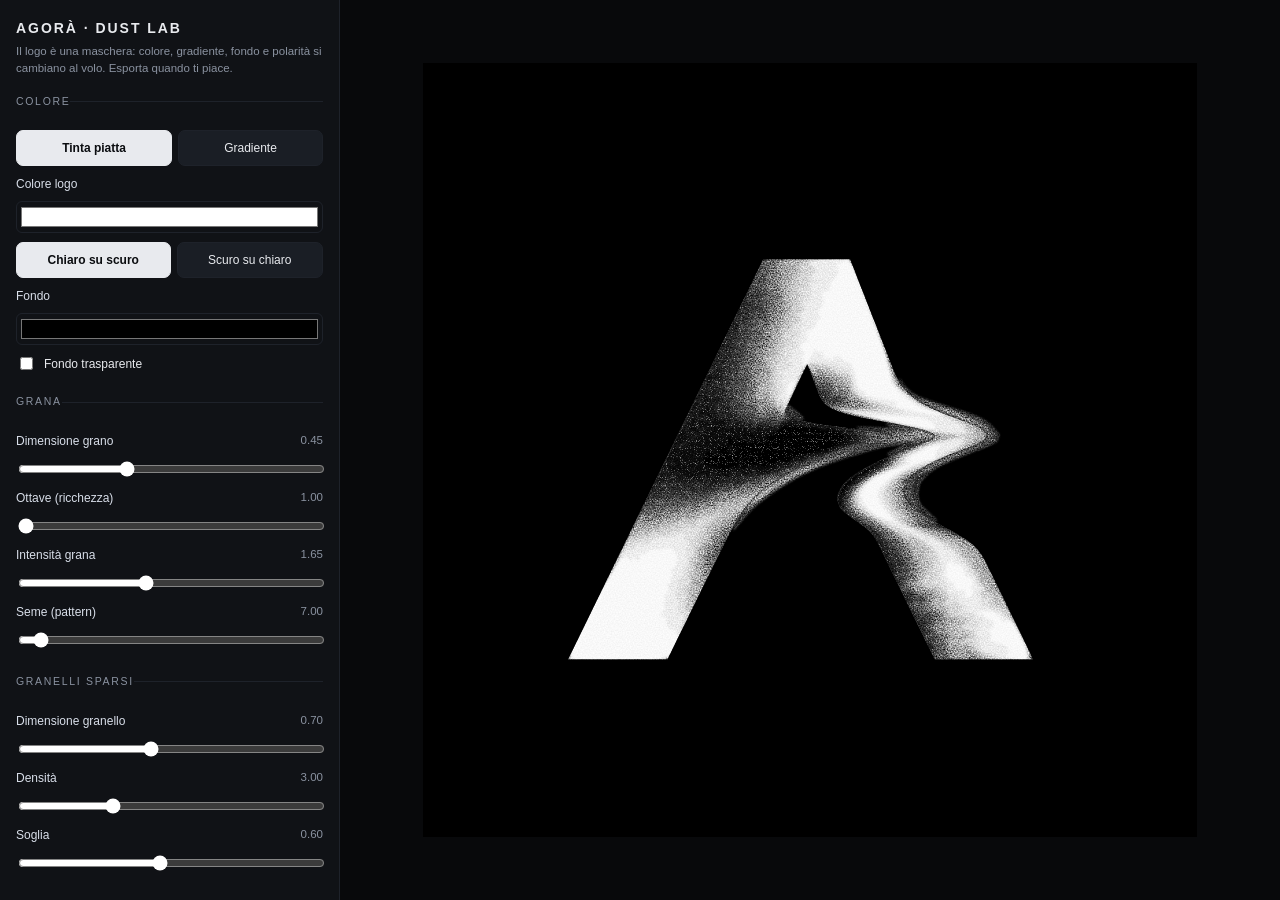
==== commit 3879d34c: "Logo dust ricolorabile e trasparente, lettera A resa regolare La versione dust ora è costruita come " ====
--- a/agora-dust-lab.html
+++ b/agora-dust-lab.html
@@ -1,46 +1,69 @@
 <!doctype html>
 <html lang="it">
 <head>
-<meta charset="utf-8">
-<meta name="viewport" content="width=device-width, initial-scale=1">
+<meta charset="utf-8"><meta name="viewport" content="width=device-width, initial-scale=1">
 <title>Agorà · Dust Lab</title>
 <style>
-  :root {
-    --bg:#08090b; --panel:#101216; --line:#1e222a; --txt:#e8eaee; --dim:#8a92a0; --acc:#d8dee9;
-  }
+  :root { --bg:#08090b; --panel:#101216; --line:#1e222a; --txt:#e8eaee; --dim:#8a92a0; --acc:#d8dee9; }
   * { box-sizing:border-box; }
   html,body { margin:0; height:100%; background:var(--bg); color:var(--txt);
     font:13px/1.5 ui-sans-serif,-apple-system,"Segoe UI",Roboto,Helvetica,Arial,sans-serif; }
-  .wrap { display:grid; grid-template-columns: 330px 1fr; height:100%; }
-  @media (max-width: 860px){ .wrap{ grid-template-columns:1fr; grid-template-rows:auto 1fr; } }
-  aside { background:var(--panel); border-right:1px solid var(--line); overflow-y:auto; padding:18px 16px 40px; }
+  .wrap { display:grid; grid-template-columns: 340px 1fr; height:100%; }
+  @media (max-width: 900px){ .wrap{ grid-template-columns:1fr; grid-template-rows:auto 1fr; } }
+  aside { background:var(--panel); border-right:1px solid var(--line); overflow-y:auto; padding:18px 16px 44px; }
   h1 { font-size:14px; letter-spacing:.14em; text-transform:uppercase; margin:0 0 4px; font-weight:600; }
-  .sub { color:var(--dim); font-size:11.5px; margin:0 0 18px; }
-  fieldset { border:0; border-top:1px solid var(--line); margin:0 0 14px; padding:14px 0 0; }
+  .sub { color:var(--dim); font-size:11.5px; margin:0 0 16px; }
+  fieldset { border:0; border-top:1px solid var(--line); margin:0 0 14px; padding:13px 0 0; }
   legend { font-size:10.5px; letter-spacing:.16em; text-transform:uppercase; color:var(--dim); padding:0; }
-  .row { display:grid; grid-template-columns: 1fr 52px; gap:8px; align-items:center; margin:9px 0; }
+  .row { display:grid; grid-template-columns: 1fr 56px; gap:8px; align-items:center; margin:9px 0; }
   .row label { font-size:12px; color:var(--acc); }
   .row output { font-variant-numeric:tabular-nums; font-size:11.5px; color:var(--dim); text-align:right; }
   input[type=range] { grid-column:1 / -1; width:100%; accent-color:#fff; height:18px; }
   .chk { display:flex; align-items:center; gap:8px; margin:7px 0; font-size:12px; }
+  .swatches { display:grid; grid-template-columns:repeat(3,1fr); gap:8px; margin:8px 0; }
+  .swatches input[type=color]{ width:100%; height:32px; background:none; border:1px solid var(--line); border-radius:6px; padding:2px; }
+  .seg { display:flex; gap:6px; margin:8px 0 4px; flex-wrap:wrap; }
+  .seg button { flex:1 1 auto; }
+  button { background:#1a1e25; color:var(--txt); border:1px solid var(--line); border-radius:7px;
+    padding:8px 11px; font:inherit; font-size:12px; cursor:pointer; }
+  button:hover { background:#222833; } button.on { background:#e8eaee; color:#0b0d10; border-color:#e8eaee; font-weight:600; }
+  button.primary { background:#e8eaee; color:#0b0d10; border-color:#e8eaee; font-weight:600; }
   .btns { display:flex; gap:8px; flex-wrap:wrap; margin-top:12px; }
-  button { background:#1a1e25; color:var(--txt); border:1px solid var(--line); border-radius:7px;
-    padding:8px 12px; font:inherit; font-size:12px; cursor:pointer; }
-  button:hover { background:#222833; }
-  button.primary { background:#e8eaee; color:#0b0d10; border-color:#e8eaee; font-weight:600; }
-  main { display:grid; place-items:center; padding:24px; overflow:auto; background:
-    repeating-conic-gradient(#0c0d10 0% 25%, #0a0b0e 0% 50%) 50% / 26px 26px; }
-  .stage { width:min(86vh, 100%); aspect-ratio:1; box-shadow:0 30px 90px rgba(0,0,0,.6); }
+  main { display:grid; place-items:center; padding:24px; overflow:auto; }
+  .stage { width:min(86vh,100%); aspect-ratio:1; }
   .stage svg { display:block; width:100%; height:100%; }
-  input[type=color]{ width:100%; height:30px; background:none; border:1px solid var(--line); border-radius:6px; }
-  .hint { color:var(--dim); font-size:11px; margin-top:6px; }
+  .hint { color:var(--dim); font-size:11px; margin-top:8px; }
+  #stage.checker { background:repeating-conic-gradient(#3a3d44 0% 25%, #2b2e34 0% 50%) 50% / 28px 28px; }
 </style>
 </head>
 <body>
 <div class="wrap">
   <aside>
     <h1>Agorà · Dust Lab</h1>
-    <p class="sub">Controlli dal vivo di ogni parametro della polvere. Le modifiche agiscono sul vero SVG: esportalo quando ti piace.</p>
+    <p class="sub">Il logo è una maschera: colore, gradiente, fondo e polarità si cambiano al volo. Esporta quando ti piace.</p>
+
+    <fieldset><legend>Colore</legend>
+      <div class="seg">
+        <button id="p_solid" class="on">Tinta piatta</button>
+        <button id="p_grad">Gradiente</button>
+      </div>
+      <div class="row" style="grid-template-columns:1fr" id="solidRow"><label for="inkc">Colore logo</label>
+        <input type="color" id="inkc" value="#ffffff" style="width:100%;height:32px;border:1px solid var(--line);border-radius:6px;background:none"></div>
+      <div id="gradRow" hidden>
+        <div class="swatches">
+          <input type="color" id="c1" value="#ff8a3d"><input type="color" id="c2" value="#ff2e63"><input type="color" id="c3" value="#4d5bff">
+        </div>
+        <div class="row"><label for="gang">Angolo gradiente</label><output id="gang_v"></output>
+          <input type="range" id="gang" min="0" max="360" step="1"></div>
+      </div>
+      <div class="seg">
+        <button id="m_light" class="on">Chiaro su scuro</button>
+        <button id="m_dark">Scuro su chiaro</button>
+      </div>
+      <div class="row" style="grid-template-columns:1fr"><label for="bgc">Fondo</label>
+        <input type="color" id="bgc" value="#000000" style="width:100%;height:32px;border:1px solid var(--line);border-radius:6px;background:none"></div>
+      <div class="chk"><input type="checkbox" id="bgnone"><label for="bgnone">Fondo trasparente</label></div>
+    </fieldset>
 
     <fieldset><legend>Grana</legend>
       <div class="row"><label for="gf">Dimensione grano</label><output id="gf_v"></output>
@@ -78,7 +101,7 @@
         <input type="range" id="spd" min="0.15" max="4" step="0.05"></div>
     </fieldset>
 
-    <fieldset><legend>Luce e materia</legend>
+    <fieldset><legend>Luce</legend>
       <div class="row"><label for="amt">Quantità di polvere</label><output id="amt_v"></output>
         <input type="range" id="amt" min="0" max="1" step="0.01"></div>
       <div class="row"><label for="glo">Alone sui bordi</label><output id="glo_v"></output>
@@ -87,12 +110,10 @@
         <input type="range" id="gb" min="0" max="20" step="0.1"></div>
       <div class="row"><label for="sof">Morbidezza superficie</label><output id="sof_v"></output>
         <input type="range" id="sof" min="0" max="12" step="0.1"></div>
-      <div class="row"><label for="con">Contrasto</label><output id="con_v"></output>
-        <input type="range" id="con" min="0.3" max="2.2" step="0.01"></div>
-      <div class="row"><label for="bri">Luminosità</label><output id="bri_v"></output>
-        <input type="range" id="bri" min="0.3" max="2" step="0.01"></div>
-      <div class="row" style="grid-template-columns:1fr"><label for="bgc">Fondo</label>
-        <input type="color" id="bgc" value="#000000"></div>
+      <div class="row"><label for="ton">Contrasto tonale</label><output id="ton_v"></output>
+        <input type="range" id="ton" min="0.3" max="2.5" step="0.01"></div>
+      <div class="row"><label for="lev">Esposizione</label><output id="lev_v"></output>
+        <input type="range" id="lev" min="-0.4" max="0.4" step="0.005"></div>
     </fieldset>
 
     <div class="btns">
@@ -100,59 +121,58 @@
       <button id="png">Esporta PNG 2048</button>
       <button id="reset">Ripristina</button>
     </div>
-    <p class="hint">L'export contiene esattamente ciò che vedi, animazioni incluse.</p>
+    <p class="hint">L'SVG esportato contiene esattamente ciò che vedi (colori, gradiente, animazioni).</p>
   </aside>
-
   <main><div class="stage" id="stage">
 <svg xmlns="http://www.w3.org/2000/svg" xmlns:xlink="http://www.w3.org/1999/xlink"
      viewBox="0 0 1254 1254" width="100%" height="100%" preserveAspectRatio="xMidYMid meet" id="agoraDustLogo"
      role="img" aria-labelledby="agoraTitle agoraDesc">
   <title id="agoraTitle">Agorà — logo dust</title>
-  <desc id="agoraDesc">Logo Agorà, versione polvere. La polvere è procedurale e animabile:
-  vedi i nodi #agoraGrainNoise (grana), #agoraSpeckNoise (granelli), #agoraFlowNoise + #agoraDisplace
-  (deriva/turbolenza), #agoraGrainShift (scorrimento). Variabili CSS: --dust-bg, --dust-glow,
-  --dust-contrast, --dust-brightness, --dust-amount.</desc>
+  <desc id="agoraDesc">Logo Agorà con polvere procedurale. Il disegno è una maschera:
+  il colore si cambia con --ink (tinta piatta o url di un gradiente), il fondo con --bg
+  (di default trasparente), e si passa da chiaro-su-scuro a scuro-su-chiaro con --mask.</desc>
+
   <style>
     #agoraDustLogo {
-      --dust-bg: #000000;        /* colore di fondo                        */
-      --dust-glow: 1;            /* 0..1.5 intensità alone sui bordi       */
-      --dust-contrast: 1;        /* contrasto generale                     */
-      --dust-brightness: 1;      /* luminosità generale                    */
-      --dust-amount: 1;          /* 0 = superficie pulita, 1 = polvere piena */
+      --ink: #ffffff;                 /* tinta o gradiente del logo: es. url(#agoraGradient) */
+      --bg: transparent;              /* fondo: transparent, #000, #fff, url(#...)           */
+      --mask: url(#agoraMaskLight);   /* url(#agoraMaskDark) = logo scuro su fondo chiaro    */
+      --glow: 1;                      /* 0..1.5 alone esterno                                */
+      --dust: 1;                      /* 0 = superficie pulita, 1 = polvere piena            */
+      /* colori del gradiente pronto all'uso */
+      --c1: #ff8a3d; --c2: #ff2e63; --c3: #4d5bff;
     }
-    #agoraBg   { fill: var(--dust-bg); }
-    #agoraGlow { opacity: var(--dust-glow); }
-    #agoraDusty { opacity: var(--dust-amount); }
-    #agoraArt  { filter: contrast(var(--dust-contrast)) brightness(var(--dust-brightness)); }
+    #agoraBg   { fill: var(--bg); }
+    #agoraInk  { fill: var(--ink); mask: var(--mask); }
+    #agoraGlowLayer { opacity: var(--glow); }
+    #agoraDustyLight, #agoraDustyDark { opacity: var(--dust); }
     @media (prefers-reduced-motion: reduce) {
       #agoraBoil, #agoraDriftX, #agoraDriftY, #agoraSwirl, #agoraFlow { display: none; }
     }
   </style>
+
   <defs>
-    <clipPath id="agoraClip"><path d="M987.82 965.49L815.16 966.37C809.56 955.46 804.8 941.98 800.04 930.62C795.3 919.32 790.12 907.2 785.16 895.88C780.19 884.55 774.91 872.53 770.01 861.04C765.24 849.87 759.9 837.77 755.04 826.29C750.3 815.05 744.97 802.92 738.3 792.61C731.68 782.38 724.7 773.74 716.26 764.64C708.09 755.83 700.22 748.23 691.82 739.59C683.25 730.79 674.83 721.25 671.52 709.54L671.52 700.84C673.56 693.33 677.43 686.54 682.77 680.95C687.84 675.65 692.98 671.3 699.03 667.02C704.92 662.87 711.92 658.69 718.21 655.18C725.08 651.34 731.59 648.17 738.58 644.85C745.15 641.73 752.54 638.78 759.62 636.22C766.64 633.69 775.27 630.66 782.33 628.17C789.27 625.72 797.64 623.05 804.46 620.49C811.64 617.79 819.4 615.37 825.94 611.44C828.52 610.15 831.59 606.97 831.37 604.28C831.16 601.71 828.51 599.24 825.51 597.74C811.6 591.37 796.75 589.13 781.81 585.97C767.2 582.89 749.82 580.01 734.71 577.23C720.26 574.57 703.21 571.55 688.68 568.06C674.44 564.64 661.31 561.98 650.16 552.29C642.83 544.46 638.57 534.87 634.5 524.81C630.45 514.8 625.91 503.61 622.25 493.38C622.58 492.11 623.55 490.85 622.72 490.72C620.22 490.34 623.12 494.01 621.33 492.97L588.57 564.14L592.03 570.3C598.11 572.7 601.92 575.89 608.88 577.9C615.23 579.74 622.19 581.52 628.45 582.76C635.36 584.12 641.8 585.08 648.36 586.11C655.25 587.18 662.86 588.02 669.92 589.1C676.51 590.12 683.8 591.01 690.75 591.93C697.31 592.79 704.44 593.79 711.3 594.73C717.9 595.63 726.17 596.67 732.91 597.86C739.38 599 746.14 600.07 752.55 601.85C753.82 602.33 757.85 603.33 757.83 605.28C757.81 607.17 754.63 608.75 753.45 609.22C733.91 615.85 703.65 622.7 684.18 628.28C663.25 634.29 637.99 642.82 617.74 651.45C598.65 659.58 578.16 670.75 560.71 682.44C542.8 694.44 531.77 710.49 518.76 729.26C506.55 746.89 496.04 767.31 486.6 787.29C477.8 805.92 466.21 827.96 456.79 846.69C447.46 865.24 435.66 888.06 425.86 906.03C415.5 925.01 404 945.89 395.39 965.62L235.48 966.19C246.35 937.64 260.87 911.49 274.3 883.73C287.09 857.31 300.94 830.35 314.36 803.11C327.42 776.57 341.53 748.81 354.06 723.11C367.29 696 380.43 667.94 393.63 641.28C406.61 615.07 419.84 587.59 432.98 560.79C446.07 534.08 458.86 507.6 472.29 480.11C485.33 453.43 498.61 425.85 511.67 398.54C524.3 372.13 536.72 344.75 551.07 318.99L691.03 319.12C697.96 332.15 703.86 349.23 709.22 362.73C714.75 376.63 720.9 393.15 726.13 407.35C731.15 420.94 737.5 438.47 742.6 452.48C747.56 466.1 753.88 483.56 759.85 496.88C766.3 511.26 774.51 523.54 786.66 533.65C797.74 542.87 810.76 550.74 823.75 556.69C837.63 563.07 852.33 570.13 866.26 575.76C879.4 581.07 896.92 587.09 908.66 595.44C911.42 597.54 913.78 599.95 914.15 603.49C914.49 606.71 912.02 609.86 909.32 611.93C904.34 616.1 897.82 618.78 892.01 621.22C885.99 623.75 879.29 626.08 873.27 628.39C867.3 630.69 860.07 633.19 854.28 635.51C847.97 638.03 842.18 640.62 836.03 643.17C830.22 645.59 823.86 648.52 818.02 651.13C812.35 653.67 806.34 656.61 801.07 659.8C795.76 663.01 790.91 666.84 786.88 671.06C781.65 676.54 779.75 683.43 777.67 690.23L779.11 701.01C785.21 713.86 796.51 723.29 808.17 730.94C819.48 738.36 832.3 746.37 844.46 753.11C856.26 759.64 870.05 766.38 881.53 773.35C893.32 780.5 904.16 791.24 911.11 803.14C917.9 814.78 924.05 829.67 929.67 842.14C935.47 855.01 941.93 869.48 947.5 882.38C953.06 895.28 959.61 909.23 965.01 922.32C970.25 935.04 978.85 950.55 983 963.08L987.82 965.49Z"/></clipPath>
-
-    <!-- morbidezza del campo luminoso vettoriale -->
+    <linearGradient id="agoraGradient" x1="0" y1="1" x2="1" y2="0">
+      <stop offset="0"   stop-color="var(--c1)"/>
+      <stop offset="0.5" stop-color="var(--c2)"/>
+      <stop offset="1"   stop-color="var(--c3)"/>
+    </linearGradient>
+
+    <clipPath id="agoraClip"><path d="M829.38 966.42C818.58 944.78 806.96 920.55 796.35 899.02C785.45 876.88 773.88 852.71 763.08 831.02C752.27 809.33 744.19 790.77 732.97 770.45C721.18 749.13 690.55 738.4 675.38 719.58L671.52 709.31L671.52 700.84C676.96 680.98 695.07 669.07 711.43 659.12C729.33 648.25 748.6 640.13 766.8 632.59C784.72 625.17 807.87 618.54 824.91 609.87C826.68 609.05 829.58 606.49 829.48 604.34C829.38 602.45 826.19 600.14 824.6 599.43C811.01 593.21 790.31 589.55 775.92 586.56C761.18 583.5 739.39 579.81 724.1 576.86C709.89 574.13 688.62 569.6 674.86 564.85C659.46 559.54 647.8 552.73 641.3 536.24C635.67 521.96 630.08 505.86 623.96 491.28C623.59 490.65 623.48 488.55 622.24 488.36C622.23 488.36 620.75 491 620.68 491.27L587.18 561.56C586.03 564.58 585.75 564.66 587.05 567.12C587.73 568.38 590.31 570.55 591.86 571.36C604.05 577.9 615.28 580 628.59 582.75C642.02 585.53 656.37 587.14 669.99 589.11C683.21 591.03 698.04 592.86 711.31 594.71C724.73 596.59 739.35 598.42 752.55 601.85C753.35 602.14 757.31 603.22 757.75 604.79C758.44 607.25 753.63 609.12 753.45 609.22C733.92 615.86 703.61 622.68 684.2 628.29C663.22 634.34 637.81 642.8 617.88 651.42C599.17 659.51 577.77 670.53 560.75 682.57C543.49 694.79 528.08 710.67 516.56 727.89C504.64 745.7 494.39 766.66 484.6 786.23C475.16 805.12 464.44 826.85 455.05 845.81C445.67 864.76 435.03 886.67 425.54 905.94C416.29 924.73 405.18 947.23 395.93 966.42L235.03 966.42L551.4 317.76L692.16 317.78C698.06 333.55 706.13 354.02 712.22 369.61C718.33 385.21 725.83 404.44 731.94 419.95C737.99 435.32 745.71 455.34 751.95 471.09C758.1 486.64 764.81 506.42 774.02 520.31C783.53 534.65 796.62 544.97 811.33 553.44C825.91 561.83 844.04 568.7 859.46 574.51C874.61 580.22 895.21 585.95 908.28 595.89C910.47 597.7 912.86 600.16 912.98 603.41C913.1 606.3 910.51 609.29 908.39 610.82C903.42 614.86 897.15 617.43 891.46 619.85C885.38 622.44 878.77 624.78 872.79 627.11C866.75 629.45 859.76 631.83 853.67 634.2C847.79 636.48 841.09 639.39 835.51 641.8C829.53 644.4 823.42 647.54 817.71 650.58C812.25 653.48 806.47 656.88 801.45 660.33C796.31 663.85 791.77 667.72 787.98 671.79C782.32 677.85 780.34 683.26 777.98 690.27L779.19 700.97C785.33 714.31 797.16 723.66 808.84 731.39C820.36 739 834.09 746.23 846.47 752.84C858.76 759.4 871.9 766.11 883.32 774.56C894.38 782.74 904.09 793.91 910.67 806.58C917.25 819.22 923.43 833.14 929.79 845.82C935.87 857.98 943.4 873.44 949.62 886.17C955.76 898.74 962.92 913.05 968.99 925.91C974.81 938.25 983.02 953.16 987.94 966.42L829.38 966.42Z"/></clipPath>
+
     <filter id="agoraSoften" x="-15%" y="-15%" width="130%" height="130%" color-interpolation-filters="sRGB">
       <feGaussianBlur stdDeviation="2.0"/>
     </filter>
-
-    <!-- diffusione dell'alone esterno -->
     <filter id="agoraBloom" x="-25%" y="-25%" width="150%" height="150%" color-interpolation-filters="sRGB">
       <feGaussianBlur stdDeviation="2.0"/>
     </filter>
 
-    <!-- ============ MOTORE POLVERE ============ -->
-    <filter id="agoraDust" x="-20%" y="-20%" width="140%" height="140%" color-interpolation-filters="sRGB">
-      <!-- 1. grana fine -->
-      <feTurbulence id="agoraGrainNoise" type="fractalNoise" baseFrequency="0.45"
-                    numOctaves="1" seed="7" result="noiseGrain"/>
+    <filter id="agoraDustFx" x="-20%" y="-20%" width="140%" height="140%" color-interpolation-filters="sRGB">
+      <feTurbulence id="agoraGrainNoise" type="fractalNoise" baseFrequency="0.45" numOctaves="1" seed="7" result="noiseGrain"/>
       <feOffset id="agoraGrainShift" in="noiseGrain" dx="0" dy="0" result="noiseGrainMoved"/>
       <feColorMatrix in="noiseGrainMoved" type="matrix" result="grain"
         values="1.65 0 0 0 -0.325 1.65 0 0 0 -0.325 1.65 0 0 0 -0.325 0 0 0 0 1"/>
-
-      <!-- 2. granelli sparsi (le particelle che brillano nelle zone scure) -->
-      <feTurbulence id="agoraSpeckNoise" type="fractalNoise" baseFrequency="0.7"
-                    numOctaves="1" seed="23" result="noiseSpeck"/>
+      <feTurbulence id="agoraSpeckNoise" type="fractalNoise" baseFrequency="0.7" numOctaves="1" seed="23" result="noiseSpeck"/>
       <feColorMatrix in="noiseSpeck" type="matrix" result="speckMono"
         values="1 0 0 0 0  1 0 0 0 0  1 0 0 0 0  0 0 0 0 1"/>
       <feComponentTransfer in="speckMono" result="speck">
@@ -161,175 +181,203 @@
         <feFuncB type="linear" slope="3.0" intercept="-1.8"/>
         <feFuncA type="table" tableValues="1 1"/>
       </feComponentTransfer>
-
-      <!-- 3. campo di flusso: sposta la polvere e la superficie -->
-      <feTurbulence id="agoraFlowNoise" type="fractalNoise" baseFrequency="0.006"
-                    numOctaves="2" seed="5" result="noiseFlow"/>
+      <feTurbulence id="agoraFlowNoise" type="fractalNoise" baseFrequency="0.006" numOctaves="2" seed="5" result="noiseFlow"/>
       <feDisplacementMap id="agoraDisplace" in="SourceGraphic" in2="noiseFlow" scale="0.0"
                          xChannelSelector="R" yChannelSelector="G" result="surface"/>
-
-      <!-- 4. composizione -->
       <feBlend in="grain" in2="surface" mode="overlay" result="dusted"/>
       <feBlend in="speck" in2="dusted" mode="screen" result="dustedSpecks"/>
-      <feComposite in="dustedSpecks" in2="surface" operator="in"/>
-      <!-- ANIMAZIONI: rimuovi questi <animate> per una versione statica -->
+      <feComponentTransfer in="dustedSpecks" result="toned">
+        <feFuncR id="agoraToneR" type="linear" slope="1" intercept="0"/>
+        <feFuncG type="linear" slope="1" intercept="0"/>
+        <feFuncB type="linear" slope="1" intercept="0"/>
+      </feComponentTransfer>
+      <feComposite in="toned" in2="surface" operator="in"/>
       <animate xlink:href="#agoraGrainNoise" attributeName="seed" values="7;19;31;43;55;67;79;91;7"
                dur="1.1s" calcMode="discrete" repeatCount="indefinite" id="agoraBoil"/>
-      <animate xlink:href="#agoraGrainShift" attributeName="dx" values="0;46;0" dur="26s"
-               repeatCount="indefinite" id="agoraDriftX"/>
-      <animate xlink:href="#agoraGrainShift" attributeName="dy" values="0;-34;0" dur="37s"
-               repeatCount="indefinite" id="agoraDriftY"/>
-      <animate xlink:href="#agoraDisplace" attributeName="scale" values="0;3.2;0" dur="17s"
-               repeatCount="indefinite" id="agoraSwirl"/>
-      <animate xlink:href="#agoraFlowNoise" attributeName="baseFrequency" values="0.006;0.0085;0.006"
-               dur="23s" repeatCount="indefinite" id="agoraFlow"/>
+      <animate xlink:href="#agoraGrainShift" attributeName="dx" values="0;46;0" dur="26s" repeatCount="indefinite" id="agoraDriftX"/>
+      <animate xlink:href="#agoraGrainShift" attributeName="dy" values="0;-34;0" dur="37s" repeatCount="indefinite" id="agoraDriftY"/>
+      <animate xlink:href="#agoraDisplace" attributeName="scale" values="0;3.2;0" dur="17s" repeatCount="indefinite" id="agoraSwirl"/>
+      <animate xlink:href="#agoraFlowNoise" attributeName="baseFrequency" values="0.006;0.0085;0.006" dur="23s" repeatCount="indefinite" id="agoraFlow"/>
     </filter>
+    <filter id="agoraDustFxInv" x="-20%" y="-20%" width="140%" height="140%" color-interpolation-filters="sRGB">
+      <feTurbulence id="agoraGrainNoiseInv" type="fractalNoise" baseFrequency="0.45" numOctaves="1" seed="7" result="noiseGrain"/>
+      <feOffset id="agoraGrainShiftInv" in="noiseGrain" dx="0" dy="0" result="noiseGrainMoved"/>
+      <feColorMatrix in="noiseGrainMoved" type="matrix" result="grain"
+        values="1.65 0 0 0 -0.325 1.65 0 0 0 -0.325 1.65 0 0 0 -0.325 0 0 0 0 1"/>
+      <feTurbulence id="agoraSpeckNoiseInv" type="fractalNoise" baseFrequency="0.7" numOctaves="1" seed="23" result="noiseSpeck"/>
+      <feColorMatrix in="noiseSpeck" type="matrix" result="speckMono"
+        values="1 0 0 0 0  1 0 0 0 0  1 0 0 0 0  0 0 0 0 1"/>
+      <feComponentTransfer in="speckMono" result="speck">
+        <feFuncR type="linear" slope="3.0" intercept="-1.8"/>
+        <feFuncG type="linear" slope="3.0" intercept="-1.8"/>
+        <feFuncB type="linear" slope="3.0" intercept="-1.8"/>
+        <feFuncA type="table" tableValues="1 1"/>
+      </feComponentTransfer>
+      <feTurbulence id="agoraFlowNoiseInv" type="fractalNoise" baseFrequency="0.006" numOctaves="2" seed="5" result="noiseFlow"/>
+      <feDisplacementMap id="agoraDisplaceInv" in="SourceGraphic" in2="noiseFlow" scale="0.0"
+                         xChannelSelector="R" yChannelSelector="G" result="surface"/>
+      <feBlend in="grain" in2="surface" mode="overlay" result="dusted"/>
+      <feBlend in="speck" in2="dusted" mode="screen" result="dustedSpecks"/>
+      <feComponentTransfer in="dustedSpecks" result="toned">
+        <feFuncR id="agoraToneInvR" type="linear" slope="1" intercept="0"/>
+        <feFuncG type="linear" slope="1" intercept="0"/>
+        <feFuncB type="linear" slope="1" intercept="0"/>
+      </feComponentTransfer>
+      <feComponentTransfer in="toned" result="inverted">
+        <feFuncR type="table" tableValues="1 0"/><feFuncG type="table" tableValues="1 0"/><feFuncB type="table" tableValues="1 0"/>
+      </feComponentTransfer>
+      <feComposite in="inverted" in2="surface" operator="in"/>
+    </filter>
+
+    <!-- campo luminoso vettoriale: è il "disegno" del logo, usato come maschera -->
+    <g id="agoraField" clip-path="url(#agoraClip)" filter="url(#agoraSoften)">
+      <path fill="#000" d="M829.38 966.42C818.58 944.78 806.96 920.55 796.35 899.02C785.45 876.88 773.88 852.71 763.08 831.02C752.27 809.33 744.19 790.77 732.97 770.45C721.18 749.13 690.55 738.4 675.38 719.58L671.52 709.31L671.52 700.84C676.96 680.98 695.07 669.07 711.43 659.12C729.33 648.25 748.6 640.13 766.8 632.59C784.72 625.17 807.87 618.54 824.91 609.87C826.68 609.05 829.58 606.49 829.48 604.34C829.38 602.45 826.19 600.14 824.6 599.43C811.01 593.21 790.31 589.55 775.92 586.56C761.18 583.5 739.39 579.81 724.1 576.86C709.89 574.13 688.62 569.6 674.86 564.85C659.46 559.54 647.8 552.73 641.3 536.24C635.67 521.96 630.08 505.86 623.96 491.28C623.59 490.65 623.48 488.55 622.24 488.36C622.23 488.36 620.75 491 620.68 491.27L587.18 561.56C586.03 564.58 585.75 564.66 587.05 567.12C587.73 568.38 590.31 570.55 591.86 571.36C604.05 577.9 615.28 580 628.59 582.75C642.02 585.53 656.37 587.14 669.99 589.11C683.21 591.03 698.04 592.86 711.31 594.71C724.73 596.59 739.35 598.42 752.55 601.85C753.35 602.14 757.31 603.22 757.75 604.79C758.44 607.25 753.63 609.12 753.45 609.22C733.92 615.86 703.61 622.68 684.2 628.29C663.22 634.34 637.81 642.8 617.88 651.42C599.17 659.51 577.77 670.53 560.75 682.57C543.49 694.79 528.08 710.67 516.56 727.89C504.64 745.7 494.39 766.66 484.6 786.23C475.16 805.12 464.44 826.85 455.05 845.81C445.67 864.76 435.03 886.67 425.54 905.94C416.29 924.73 405.18 947.23 395.93 966.42L235.03 966.42L551.4 317.76L692.16 317.78C698.06 333.55 706.13 354.02 712.22 369.61C718.33 385.21 725.83 404.44 731.94 419.95C737.99 435.32 745.71 455.34 751.95 471.09C758.1 486.64 764.81 506.42 774.02 520.31C783.53 534.65 796.62 544.97 811.33 553.44C825.91 561.83 844.04 568.7 859.46 574.51C874.61 580.22 895.21 585.95 908.28 595.89C910.47 597.7 912.86 600.16 912.98 603.41C913.1 606.3 910.51 609.29 908.39 610.82C903.42 614.86 897.15 617.43 891.46 619.85C885.38 622.44 878.77 624.78 872.79 627.11C866.75 629.45 859.76 631.83 853.67 634.2C847.79 636.48 841.09 639.39 835.51 641.8C829.53 644.4 823.42 647.54 817.71 650.58C812.25 653.48 806.47 656.88 801.45 660.33C796.31 663.85 791.77 667.72 787.98 671.79C782.32 677.85 780.34 683.26 777.98 690.27L779.19 700.97C785.33 714.31 797.16 723.66 808.84 731.39C820.36 739 834.09 746.23 846.47 752.84C858.76 759.4 871.9 766.11 883.32 774.56C894.38 782.74 904.09 793.91 910.67 806.58C917.25 819.22 923.43 833.14 929.79 845.82C935.87 857.98 943.4 873.44 949.62 886.17C955.76 898.74 962.92 913.05 968.99 925.91C974.81 938.25 983.02 953.16 987.94 966.42L829.38 966.42Z"/>
+      <path fill="#0b0b0b" d="M982.2 972.2C953.4 971.3 847.1 979.4 828.1 966.5C802 954.4 800 909.8 792.5 895.5C785.1 881.1 790.6 896.5 781.9 880.4C773.2 864.5 751.3 816.7 742.2 799.5C735.4 782.3 728.7 782.4 725.7 777.5C722.3 772.6 727.9 775.7 723.4 769.9C718.2 764.1 696.5 750 686.3 742.7C676.3 735.4 671.9 732.1 669.2 726.4C667 720.7 668.2 714.5 670.6 708.5C673 702.5 678.1 696.3 683 690.5C687.8 684.7 691.3 680.3 699.7 673.7C708 667.1 727.4 655.5 733.5 650.8C739.7 646.1 737.1 647.4 736.5 645.5C735.9 643.6 730.3 641.3 729.9 639.5C729.6 637.7 731.4 635.8 734.4 634.5C737.4 633.2 744.1 633.1 747.9 631.3C751.7 629.5 763.3 623.5 757.3 623.9C751.3 624.3 729.4 627.8 711.4 632.5C693.4 637.1 669.7 643.8 649.1 652.4C628.5 661 605.6 673.2 587.7 684.1C569.8 695.1 553.9 706.9 540.5 717.2C527.1 727.9 518 739.6 510.6 749.3C503.2 759 514 737.7 494.8 774.2C475 810.4 441.4 936.4 395.9 969.1C351.7 1001.2 259.8 969 233.4 967.2C207.2 965.8 224.6 979.2 234.4 960.7C244.1 941.6 266.1 897.5 288.8 850.8C311.7 804.1 357.3 711.1 373.1 681.5C388.6 651.7 378.8 676 381 671.5C383.2 667 383.5 659.8 386.3 654.5C389.1 649.2 394.2 646.7 397.6 639.5C401.1 632.3 400.5 625.5 407.2 611.5C413.8 597.5 431.9 566.8 437.3 555.5C442.7 544.2 437.8 547.7 439.7 543.5C441.6 539.3 446.6 535 448.8 530.5C451 526 450.6 521.3 452.9 516.5C455.2 511.7 446.5 534.5 462.6 501.5C478.8 468.5 511.6 349.7 549.2 318.3C588.2 286.5 659.6 290.1 694.1 317.1C728.2 343.9 742.3 442.3 755.6 473.7C767.6 505.3 764.4 495.9 771.6 506.2C778.6 516.8 789.5 529.2 799.4 536.9C809.6 544.4 813.9 545.1 831.4 551.2C849.1 556.9 886.8 564.5 904.5 572.2C921.7 580.2 931.8 590 937.2 596.3C942.6 602.6 939.6 606 936.7 610.4C933.8 614.7 935.1 616.2 920.1 622.2C905.4 628.6 862.4 643.5 846.4 650.5C830.6 657.7 831.4 658.2 825.8 663.4C820.3 668.6 815.4 676 812.6 680.7C809.8 685.3 809.9 687.4 809.4 692C808.9 696.6 807.7 702.4 810.1 708.7C812.4 715 818.2 723.7 823.5 730C828.8 736.1 830.1 738.3 841.7 745.5C853.2 753.2 879.5 766.9 891.2 777.2C902.8 787.2 899.2 773.2 913.4 804.5C929.2 835.1 976.2 932.7 987.6 960.7C995.4 996.9 1014.1 971.7 982.2 972.2ZM703.3 586.9C718 588.1 727.5 587.7 733.3 587.3C739.2 587 748.5 587.8 738.5 584.7C728.5 581.5 687.7 572.1 673.4 567.3C659.3 562.2 658.1 560.3 653 556.5C647.9 552.9 647.7 553.9 642.6 544.9C637.8 535.7 631.2 499.9 620.4 501.7C610.6 503.2 599.1 543.2 595.9 553.3C592.8 564.5 595.8 559.3 600.8 563.4C605.5 567.1 618.5 573.8 623.5 575.7C628.5 577.6 627.9 573.7 631.6 574.4C635.3 575.1 633.5 577.8 645.5 579.9C657.5 581.9 688.6 585.6 703.3 586.9ZM486.3 661.9C488.8 662.2 491 661.9 493.1 660.8C495.2 659.5 496.4 655.3 499.2 654.8C501.9 654.1 507.5 657.6 509.4 656.9C511.2 656.2 509.2 651.3 509.9 650.4C510.6 649.5 512.9 651.9 513.6 651.4C514.3 650.9 514.6 648.7 514 647.5C513.5 646.3 509.7 645.5 510.3 644.5C510.8 643.6 515.6 641.9 517.3 641.9C518.9 641.7 520.4 642.7 520.1 643.7C519.8 644.6 516.2 645.4 515.7 647.5C515.3 649.7 515 655.8 517.5 656.2C520 656.8 527.9 651 530.6 650.3C533.4 649.7 531.4 652.6 533.8 652.8C536.1 652.9 541.1 650.3 544.9 651C548.7 651.6 554 656.5 556.2 656.4C558.4 656.3 555.9 651.3 558.1 650.6C560.3 650 566.5 653.5 569.3 652.4C572.1 651.3 571.5 645.3 575.3 644.2C579 643.3 587.2 647.5 591.5 646.5C595.7 645.5 592.1 641.2 600.5 638.3C608.9 635.3 634.3 631.6 641.6 628.9C648.9 626.4 643.1 622.6 644.6 622.4C646.1 622.1 648.1 627.3 650.6 627.7C653.1 628.1 654.9 626.9 659.6 624.5C664.3 622.2 675.3 616.7 679.1 613.4C682.9 610.1 685.5 607.6 682.4 604.4C679.4 601.2 665.9 596 660.5 594.5C655.2 593.2 654.2 596.4 650.5 595.9C646.8 595.4 648.7 593.4 638.5 591.8C628.3 590.3 598.6 588.5 588.8 588.7C578.7 588.3 584.3 588.3 581.3 590.2C578.4 592 574.4 597.7 571.1 599.8C567.8 602 564.3 601.4 561.8 602.8C559.2 604 557.2 605.6 556 607.8C554.8 610.1 555.2 615.9 554.1 616.4C553 616.8 549.8 612.6 549 610.7C548.2 608.8 550.7 604.3 549.5 605.1C548.3 605.9 543.3 615.4 541.8 615.7C540.3 615.9 542.5 608.9 540.4 606.3C538.2 603.7 530.8 600.6 529 600.1C527.2 599.6 529.9 603.1 529.1 603.3C528.3 603.4 525.4 601 524 601C522.6 600.9 518.8 602.4 520.5 603.1C522.3 603.9 531.3 604.3 534.3 605.5C537.2 606.7 539.4 608.4 538.2 610.5C537.2 612.6 530 616.9 527.7 617.8C525.4 618.8 524.9 617.9 524.5 616.2C524.1 614.5 526.8 607.9 525.3 607.4C523.8 607 517.7 613.6 515.5 613.6C513.3 613.6 513.4 608 512.3 607.4C511.2 607 508.8 609.5 508.7 610.9C508.7 612.3 511.7 614.7 511.9 615.9C512 617.1 510.5 618.6 509.6 618.3C508.7 618 507.9 614.7 506.5 613.9C505.1 613.2 501.5 614.5 500.9 613.7C500.2 612.9 503.8 609.8 502.7 608.7C501.7 607.7 495.9 606 494.5 607.7C493.1 609.4 493.3 616.6 494.3 618.6C495.3 620.6 499.1 618.4 500.7 619.6C502.3 620.9 502.1 625.5 503.8 626.1C505.5 626.6 509.5 623.3 510.8 623.4C512.1 623.3 513.5 624.2 511.3 625.8C509.3 627.5 500.9 634 497.9 633.3C495 632.6 495.5 623.8 493.7 621.5C491.8 619.3 489.6 618.9 486.8 619.8C483.9 620.8 477 624.9 476.5 627.2C475.8 629.5 482 631.9 482.9 633.3C483.6 634.7 483.3 635.5 481 635.4C478.7 635.3 471.3 633.7 469 632.6C466.8 631.4 468.5 629.1 467.1 628.6C465.6 628.1 462.3 627.4 460.2 629.8C458 632.1 455.4 639.8 454.3 642.8C453.2 645.8 452.3 646.1 453.5 647.8C454.5 649.5 458.8 652.4 461.1 653C463.3 653.6 464.8 650.8 467 651.5C469.3 652 472.8 656.6 475 656.5C477.2 656.2 479.3 649.4 480 649.9C480.7 650.3 477.9 657 479 659C480.1 660.9 484 661.6 486.3 661.9Z"/>
+        <path fill="#181818" d="M943.4 969.5C915.5 968.8 836.4 970.2 828.7 966.8C813.8 963.7 823.8 953.9 821.5 949.4C819 944.9 816.4 943.8 814 939.5C811.5 935.2 809 926.8 807.4 923.5C805.7 920.2 805.8 924.5 803.4 919.5C800.9 914.5 795.4 898.1 793.1 893.6C790.9 889 791.3 894.7 789.6 892.5C787.8 890.3 784.5 884.9 782.7 880.4C780.8 875.9 780.7 869.7 778.7 865.5C776.6 861.3 772.5 859.5 770.4 855.5C768.4 851.5 768.3 844.8 766.6 841.5C764.9 838.2 763 839.9 760.4 835.7C757.8 831.5 752.8 822.4 751.1 816.5C749.5 810.6 751.3 803.3 750.6 800.5C749.9 797.7 748.3 802.7 745.8 799.5C743.5 796.3 739.5 784.8 737.4 781.5C735.6 778.2 733.5 780.7 732.8 779.7C732.1 778.7 738 783 733.5 775.5C728.5 768 696.9 743.8 685 734.5C674.1 725.2 676.4 723.5 675.7 719.5C675.3 715.5 679.6 712.7 679.9 710.5C680.1 708.3 676.2 709.3 677.3 706.5C678.4 703.7 682 698.7 686 693.5C690 688.3 691.1 683.3 701.2 675.5C711.3 667.7 738.9 651.8 746.5 646.3C754.1 640.7 748.7 644.2 747.5 642.6C746.2 641 738.5 637.8 739 636.5C739.5 635.2 745.9 636.9 750.4 634.9C754.8 632.9 763 627.1 766 624.7C768.9 622.4 768.3 621.6 768.1 620.7C767.8 619.9 775.6 617.3 764.2 619.7C752.9 622.3 720.5 628.5 699.4 634.6C678.3 640.5 656.4 648.2 637.8 656.4C619.2 664.5 603.8 673 587.8 683.1C571.7 693.3 551.8 708 540 716.3C528.2 724.7 526.6 726.4 519.8 735C512.9 743.8 518.6 728.3 497.8 767.4C476.2 805.9 440.8 935.2 394.8 968.9C350.2 1001.9 242.1 1001.2 233.6 966.2C225.5 931.5 313.9 801.3 337 754.4C360.2 707.6 367.9 698.6 374.2 686.5C380.4 674.3 373 683.6 374 681.5C374.9 679.4 377.5 674.9 379.4 673.9C381.4 672.9 385.2 676.1 385.8 675.5C386.4 674.9 382.4 671.8 382.9 670.5C383.4 669.2 388.5 668.5 388.9 667.5C389.3 666.5 385.7 666.5 385.4 664.5C385.1 662.5 385.6 657.2 387.1 655.5C388.7 653.8 393.9 655.3 394.4 654.5C394.9 653.7 390.6 651.6 390.2 650.5C389.7 649.4 389.5 648.8 391.5 647.6C393.4 646.5 399.6 643.6 402.2 643.6C404.9 643.5 406.3 646.4 407.1 647.4C407.8 648.5 408.6 649.2 407 649.8C405.5 650.5 398.5 648.7 397.7 651.5C396.7 654.3 401 664.8 401.9 666.4C402.9 668.1 402.7 662.3 403.5 661.5C404.3 660.7 406.3 662.2 406.7 661.5C407.1 660.8 405.5 657.1 406 657.4C406.4 657.8 407.9 662.4 409.8 663.6C411.6 664.8 416.5 662.4 416.8 664.5C417.2 666.6 410.3 675.5 411.5 676C412.8 676.6 421.2 667.2 424.4 667.8C427.6 668.4 429.8 679.1 431.1 679.5C432.4 679.9 428.7 670.1 432.2 670C435.8 670 448.9 678.8 452.4 679.4C456.1 680 454.3 674.5 453.9 673.8C453.5 673.1 451.4 675.7 449.9 675.4C448.4 675 445.6 673.5 445.3 671.5C444.9 669.5 447.3 664 448.1 663.5C448.9 663 449.2 668.1 450.2 668.5C451.2 668.9 451.7 665 454 665.9C456.3 666.9 461.7 673.2 463.8 674.2C466 675.1 467.4 672.7 467.3 671.6C467.3 670.5 462 669.2 463.6 667.6C465.2 666 475.2 662.6 477 662.4C478.8 662.2 474.4 665.5 474.5 666.7C474.6 667.9 478.3 668.5 477.5 669.7C476.7 670.8 469.8 672.4 469.6 673.5C469.2 674.7 474.4 677.1 475.8 676.4C477.3 675.8 476.8 670.7 477.9 670C479 669.1 481.7 672.6 482.2 671.6C482.7 670.7 480.3 665.5 481 664.3C481.7 663.1 485.5 663.9 486.3 664.8C487.1 665.7 484.9 668.6 486 669.7C487.1 670.7 490.8 672.2 493.1 670.8C495.3 669.5 496 663 499.2 661.5C502.4 659.9 509.9 661.9 512.4 661.3C515 660.6 513.4 657.1 514.5 657.7C515.5 658.4 516.9 663.5 518.6 665C520.4 666.6 522.3 667.6 524.8 666.9C527.2 666.4 532.3 662.9 533.2 661.3C534 659.8 530.1 658.5 529.9 657.4C529.6 656.3 529.5 653.8 531.8 654.9C534 656 538.7 662.5 543.1 663.9C547.5 665.4 554.1 664.6 558.3 663.4C562.5 662.3 566 657.9 568.3 657C570.7 656.1 571.6 658.8 572.4 658C573.2 657.4 570.5 653.7 573.3 652.5C576.2 651.3 583.9 652.5 589.5 650.9C595 649.1 602.7 643.3 606.5 642.3C610.3 641.3 609.3 646.1 612.5 644.9C615.7 643.7 617.9 638 625.6 635.4C633.3 632.9 650.3 632 658.5 629.4C666.7 626.9 670.3 621.7 674.6 620.1C678.9 618.3 681.3 620.9 684.6 619.5C687.9 618.3 692.8 615.1 694.4 612.4C696 609.6 699.4 607 694.2 603.3C689.1 599.7 671.3 592.4 663.4 590.5C655.4 588.6 650.5 592.8 646.5 592.3C642.5 591.9 644.2 588.4 639.5 587.7C634.8 586.9 625.7 589 618.5 588.1C611.3 587.1 602.2 582.6 596.2 582.2C590 581.8 585.8 581.9 582.1 584C578.5 586 576.8 593.6 574.4 595.1C572 596.6 569.7 592.6 567.5 593C565.4 593.4 562.6 598.4 561.5 597.7C560.4 597 562.2 588.7 561 588.8C559.7 588.8 556 597.4 554.3 597.9C552.5 598.3 552.7 592.3 550.8 591.6C548.9 590.8 543.9 594 543.1 593.5C542.2 593.1 546.2 589.2 545.6 588.9C544.9 588.4 540.4 590.1 539.6 591.4C538.8 592.7 541.5 595.2 540.8 596.5C540.3 597.8 537.6 599.1 536 599.3C534.4 599.6 531.9 599 531.3 598.3C530.8 597.6 534.5 595.9 532.8 594.8C531 593.9 524.5 592.8 520.7 592.2C516.9 591.5 512 590.9 509.8 591.2C507.7 591.4 508.9 594.1 507.9 593.8C507 593.5 503.8 590.9 504.1 589.6C504.5 588.3 509.9 586.7 510 585.7C510.1 584.7 506.1 583 504.7 583.5C503.4 584.1 503.7 587.7 502 589.1C500.2 590.5 496.5 592.4 494.2 592C491.9 591.4 489.1 588.8 488.4 586.3C487.8 583.9 491.5 578.2 490.1 577C488.7 576 483.2 580.8 480.5 579.8C477.8 578.9 475.3 572.5 473.7 571.4C472.1 570.5 470.7 572.4 470.4 573.9C470.2 575.4 472.2 579.6 471.8 580.5C471.4 581.3 468.7 581.1 468.2 578.9C467.7 576.8 469.5 570.1 468.7 567.8C468.1 565.6 464.9 567.6 463.9 565.8C462.9 564 463.6 558.7 462.8 556.7C462 554.7 459.3 556.7 458.8 553.6C458.3 550.6 460.7 540.7 459.7 538.8C458.7 536.9 453.3 541.4 452.7 542.5C452 543.6 455.6 544.1 456 545.6C456.2 547.1 454.1 548.4 454.7 551.6C455.3 554.8 459.7 563 459.4 564.7C459.1 566.4 454.5 561.8 452.7 561.9C450.9 562.1 448.5 564 448.2 565.6C447.8 567.2 448.8 570.7 450.7 571.3C452.5 571.9 457.2 568.2 459.3 569.2C461.4 570.2 461.6 575.6 463.1 577.5C464.7 579.2 467.9 577.5 468.8 580C469.7 582.4 468.9 590 468.2 592C467.5 594 465 593.2 464.4 592C463.7 590.8 465.7 585.5 464.1 584.5C462.4 583.6 455.2 586.5 454.4 586.3C453.6 586.2 458.5 584.9 459.2 583.8C460 582.6 460.2 580.2 459.3 579.7C458.3 579.2 455.1 581.3 453.5 580.9C451.8 580.6 450.5 576.3 449.6 577.4C448.7 578.6 447.8 585.4 448.3 587.8C448.8 590.1 450.8 590.8 452.4 591.1C454.1 591.4 457.1 589.3 458.2 589.6C459.4 589.8 461.8 590 459.5 592.9C457.3 595.8 449 603.6 444.5 606.8C440.1 609.9 434.5 611.9 432.8 611.7C431.2 611.4 433.8 606.6 434.8 605.5C435.8 604.3 438.5 605.7 438.8 604.7C439.1 603.7 436.2 600.9 436.6 599.7C437.1 598.5 440.3 597.3 441.7 597.5C443.1 597.7 443.3 601.7 444.6 601.2C445.9 600.8 449.1 595.9 449.1 594.8C449.1 593.7 446 595.7 444.6 594.6C443.3 593.6 441.1 592.2 440.7 588.7C440.4 585.2 442.9 578 442.4 573.6C442 569.2 438.8 562.1 438.3 562.1C437.8 562.1 440.8 570.9 439.7 573.6C438.7 576.3 432.4 577.3 432 578.6C431.6 579.9 437.3 581.1 437.4 581.6C437.6 582.1 434.4 580.6 433.2 581.4C431.9 582.3 430.1 584.6 429.7 586.6C429.3 588.6 429.5 592.3 430.5 593.6C431.4 594.9 434.9 593.6 435.5 594.6C436.1 595.7 434.8 598.6 433.9 599.3C433 600.1 430.3 598.7 430.1 599.6C429.9 600.5 432.8 603.2 432.6 604.6C432.5 606 430.5 609.4 429 607.7C427.4 606.1 425 596.8 423.2 594.5C421.3 592.3 415.9 599.9 417.7 594.5C419.4 589.1 429.2 568.3 433.5 562.4C437.7 556.5 442 562 443.1 559C444.2 556 439.8 547.6 440.1 544.5C440.5 541.4 444.1 542.3 445.3 540.5C446.4 538.7 445.6 535.3 447.1 533.5C448.5 531.7 453.4 531.2 454.1 529.5C454.9 527.8 451 526.7 451.6 523.5C452.1 520.3 456 513.1 457.5 510.5C459 507.9 459.7 506.4 460.4 507.9C461.1 509.3 460.3 519.3 462 519.2C463.7 519.2 470.3 509.8 470.5 507.5C470.7 505.2 464.4 507.4 463.4 505.5C462.4 503.6 463.5 499 464.5 496.2C465.5 493.4 467.6 489.6 469.4 488.8C471.2 488 475.4 492.3 475.5 491.4C475.7 490.5 469.8 487 470.5 483.5C471.2 480 477.4 474.9 479.5 470.5C481.5 466.1 481.1 458.9 482.6 456.9C484 454.9 487 460.5 488 458.4C489.1 456.3 487.4 448.3 488.7 444.5C489.9 440.7 494.1 438.2 495.4 435.5C496.7 432.8 487.3 447.8 496.4 428.5C505.4 409.2 517 338.3 549.2 319.3C582.5 299.9 658.7 288.3 694.1 318.1C729.2 347.7 748.4 458.9 761.5 490.9C772.6 523.7 766.3 502.3 772.4 510C778.4 517.7 788.8 530.5 798.5 537.9C808.6 545.2 814.2 546.7 831.4 552.9C848.8 558.6 887.3 568.5 901.5 573.7C915.4 579.1 911.8 578.8 917.1 583C922.3 587.1 930 594.1 932.8 598.2C935.8 602.2 936.7 603.8 934.3 607.5C931.7 611.2 932.9 614.1 918.2 620.3C903.6 627 861.4 641.8 845.1 649C829 656.4 828.3 657.9 822.4 662.9C816.5 667.9 812.3 673.2 809.4 678.2C806.2 683.1 804.7 687 804.2 693C803.9 699.1 802.8 707 807.4 714.6C811.9 722.2 826.8 732.6 831.7 738C836.7 743.4 833.2 745.2 836.8 747.6C840.3 750.1 843.8 748.2 853.1 753C862.3 758 882.7 771.2 891.1 778.1C899.5 784.9 900.4 787.4 904.8 793.5C909.3 799.5 905.9 785.7 918.1 814.5C932 842.8 977.4 937.5 986.7 965.2C994.3 998.3 989.5 970.5 981.1 971.6C973.9 971.9 970.9 971.3 943.4 969.5ZM737.5 590.1C745.7 589.7 761.1 590.3 750.3 586.5C739.4 582.7 688.8 571.7 672.4 566C656.3 560.3 656.9 558.2 652.1 554.6C647.2 551.3 648.5 553.9 643.7 544.9C639.1 535.7 631.6 498 620.1 499.9C610 501.5 597.9 543 594.8 553.8C591.9 566 596.1 560.9 601.1 565.4C605.9 569.6 617.2 577.2 622.5 579.4C627.8 581.5 630 577.8 633.5 578.4C637 578.9 639.3 582 643.5 582.6C647.7 583.2 649 580.9 658.5 581.9C667.9 583.1 687.2 587.9 700.4 589.3C713.6 590.6 729.2 590.5 737.5 590.1ZM424.9 626.7C424 627.7 425.8 622 424.7 621.6C423.6 621.2 420.9 624.4 418.1 624.4C415.2 624.4 406.5 623.8 408 621.5C409.5 619.2 423.4 611.7 427 610.7C430.6 609.7 430.2 612.9 429.9 615.6C429.4 618.3 425.8 625.7 424.9 626.7Z"/>
+        <path fill="#252525" d="M982.4 970.6C954.2 970.4 842.5 968 828.4 965.5C808.5 963.4 824 958.2 823.1 954.4C822.3 950.7 824.3 945.1 823.9 943.4C823.5 941.7 821.1 944.8 819.5 944.2C818 943.6 815.8 941.8 814.5 939.5C813.2 937.2 814.1 934.2 812.2 930.5C810.3 926.8 804.4 920.3 803.1 917.5C801.8 914.7 803.7 913.9 804.7 913.4C805.7 912.9 809.3 915.6 809.3 914.5C809.4 913.4 806.7 907.9 805.2 906.8C803.7 905.7 802.1 908.5 800.7 908C799.3 907.4 797.9 906.1 796.8 903.5C795.8 900.9 795.3 894.5 794.1 892.5C792.9 890.5 791.6 893.9 789.6 891.8C787.7 889.5 783.9 882.4 782.6 879.4C781.3 876.4 781.2 875.6 781.6 873.4C782 871.3 785.1 868.5 785.1 866.5C785.1 864.4 783.8 862.4 781.6 860.7C779.4 859 774.3 858.8 771.9 856.5C769.4 854.2 767.5 849.3 767 846.6C766.4 843.9 770 843 768.7 840.5C767.4 838 760.8 834.5 759.2 831.5C757.6 828.5 758.4 822.8 759 822.3C759.7 821.8 762.3 828.2 763.3 828.6C764.3 829 766.5 827.8 765.3 824.5C764.1 821.2 758 811.5 756 808.8C754.1 806.1 753.3 809 753.2 808.5C753 808 755.2 808.5 755 805.5C754.9 802.5 754.3 793.3 752.8 790.5C751.5 787.7 747.7 791.2 746.1 788.5C744.6 785.8 744.9 776.5 743.7 774.3C742.5 772.1 740.5 777.2 738.9 775.3C737.3 773.3 734.6 763.8 733.4 762.5C732.1 761.2 733.1 766.7 732.6 767.5C732.1 768.3 733.9 771.8 730.3 767.5C726.1 763.2 709.3 749.5 699.6 741.5C689.6 733.5 682.1 726.7 679.9 719.5C678.4 712.3 681.3 705.6 685.2 698.5C689.1 691.4 692.5 685.1 702.8 676.9C713 668.7 738.1 656.1 746.6 649C755 641.7 748.6 638.7 754 634.1C759.4 629.5 775 624.1 778.9 621.4C782.8 618.7 788.5 615.9 777.1 617.4C765.7 619 732.1 624.8 710.4 630.4C688.8 635.8 668.7 642.6 648 651.4C627.4 660.2 604.4 672.4 586.6 683.1C568.8 693.9 551.8 707.1 540 715.3C528.1 723.7 525 726.5 518.1 735.1C511.2 743.7 518.3 726.8 497.8 765.8C476.5 804.1 440.7 934.4 394.9 968.4C350.3 1001.7 239.2 1007.6 234.2 966.2C229.6 925 336.8 757.6 357.9 714.3C379.8 671.3 359.7 709.1 362.3 707.3C364.7 705.5 372.3 704.3 373.1 703.3C373.9 702.3 367.7 703.2 367.1 701.5C366.5 700 367.8 696.2 369.3 693.6C370.8 691 374.2 687.6 376.3 686.3C378.4 684.9 381.9 685.7 381.8 685.5C381.6 685.2 376.4 685.1 375.4 684.3C374.3 683.5 373.8 681.1 375.4 680.6C377.1 680.2 382.2 682.8 385.1 681.7C388.1 680.6 390.8 675.2 393.1 673.8C395.3 672.4 397.8 671.8 398.9 673.4C400 675 398.2 683.6 399.7 683.2C401.2 682.8 405.9 672.6 407.7 670.8C409.5 669 410.3 670.9 410.2 672.5C410.2 674.1 406.7 679.6 407.6 680.5C408.4 681.4 411.2 677.5 415.4 677.6C419.6 677.7 429.3 681.8 433 681.3C436.8 680.8 437.1 674.4 438.1 674.6C439 674.7 437.9 682 438.9 682.3C439.9 682.7 441 676.2 444 676.6C446.9 676.9 454.2 683.8 456.7 684.4C459.3 685 459.4 681.6 459.1 680.4C458.9 679.2 456.1 679.2 455.5 677.5C455.1 675.7 454.7 669.1 455.9 669.8C457.2 670.4 463.2 677.9 463.4 681.4C463.5 684.9 456 690.6 456.6 691.2C457.2 691.7 462.5 686.1 466.7 684.7C470.9 683.3 479.8 683.9 481.8 682.7C483.8 681.5 478.7 678.9 478.7 677.5C478.8 676.1 480.4 674.2 481.9 674.4C483.4 674.6 486.5 678.7 487.9 678.9C489.3 679.1 490.6 676.9 490.6 675.6C490.6 674.3 484.8 670.6 488 671.2C491.2 671.8 506.4 678.5 510.4 679.3C514.4 680 512.5 676.8 512.1 675.8C511.8 674.7 505.9 674.1 508.4 672.8C510.8 671.6 523.5 669.8 526.8 668.5C530.2 667.2 528 665.3 528.9 665.2C529.7 665 530.7 668.1 532 667.6C533.2 667.2 534.7 662.8 536 662.3C537.2 661.7 538.9 663.1 539.4 664.2C539.7 665.4 534.2 669 538.1 669.1C542 669.3 552.6 667.8 562.5 665C572.3 662.1 590 655.3 597.5 651.8C605 648.3 605 644.8 607.5 644C610 643.2 609.3 648.2 612.5 647.2C615.7 646.2 621.6 639.9 626.6 638.1C631.6 636.4 631.2 639.8 642.2 636.6C653.2 633.3 682 623.3 692.5 618.4C703.1 613.6 703.4 610 705.1 607.3C706.8 604.6 704.9 604.2 702.6 602C700.3 599.9 696.8 596.2 691.5 594.6C686.2 593.1 674.9 593.5 670.9 592.5C666.9 591.5 667.6 589.5 667.4 588.5C667.1 587.5 664.8 586.1 669.4 586.5C674.1 586.9 684.5 590.2 695.5 591.2C706.5 592.2 724.5 592.8 735.4 592.5C746.4 592.3 758.4 590.9 761 589.7C763.7 588.4 765.6 588.6 751.1 584.9C736.6 581.1 690.6 571.5 674.4 566.2C658.4 560.9 659 558.9 654 555.3C649 551.8 649.4 553.8 644.5 544.6C639.8 535.1 632.9 496.2 621.6 498.6C610.7 500.5 597.5 544.6 593.9 555.6C590.8 568.7 596.7 562.3 599.8 565.6C602.8 568.7 610.2 572.1 611.8 574.5C613.6 576.8 609.6 578.6 610.2 579.8C610.8 581 615.8 581.3 615.5 581.8C615.2 582.4 610.7 584.3 608.4 583.3C606.2 582.3 604.6 577 602.3 575.7C599.9 574.4 596 574.8 593.9 576C591.8 577.2 592.1 581.5 589.8 582.5C587.4 583.6 581.7 581 579.8 582.1C577.9 583.1 579.3 587.5 578 589C576.7 590.6 574.6 592.1 571.7 591.7C568.8 591.3 563.3 586.7 560.8 586.3C558.4 585.8 558.7 588.8 556.8 589C555 589.1 551.3 588.1 549.5 587.1C547.8 586.1 548.4 582.4 546.3 583.1C544.1 583.8 539.1 590.8 536.6 591.2C534.1 591.6 533.9 586.3 531.3 585.5C528.8 584.7 523.3 586.9 521.5 586.4C519.7 586 521.1 582.8 520.4 582.6C519.7 582.3 518.1 585.3 517.1 584.8C516.1 584.3 517.1 579.5 514.4 579.4C511.6 579.3 503.1 584.9 500.9 584.4C498.6 583.9 500.2 577.8 500.7 576C501.2 574.4 502.6 573.7 503.6 574.4C504.5 575 506 579.7 506.6 579.8C507.2 580 507.7 577.1 507 575.4C506.4 573.8 504.3 570.8 502.5 570.1C500.8 569.4 498.2 572.2 496.8 571.2C495.3 570.2 494.1 566.3 493.9 564C493.7 561.8 496.3 559.5 495.6 557.9C494.7 556.4 491 554.9 489 555.1C487 555.1 483.3 557.3 483.8 558.9C484.4 560.5 491.4 562.5 492.4 565.1C493.5 567.6 491.2 573 489.9 574.2C488.4 575.4 485.7 571.4 484.3 572.1C482.8 572.8 482.7 577.8 481.4 578.2C480.2 578.5 476.5 575.5 476.7 574C477 572.5 483.1 569.8 482.7 569C482.2 568.2 474.7 570.4 474.2 568.9C473.8 567.4 479.7 561.3 479.9 559.9C480.1 558.4 477.1 561.4 475.6 560.6C474.2 560 469.8 558.1 471.3 555.7C472.7 553.4 481.5 548.1 484.3 547C487 545.8 488.8 549.5 488 548.7C487.3 548 480.1 544.6 479.8 542.6C479.5 540.7 487.8 538 486.2 537.5C484.6 537 473.2 539.6 470.3 539.6C467.4 539.6 468.5 538.2 468.8 537.6C469.3 537 471.9 537.6 473 535.9C474.2 534.3 476.5 529.5 475.6 527.5C474.7 525.5 469.6 523.3 467.6 523.8C465.6 524.3 463.6 529 464 530.5C464.4 532 470 532.1 470.2 532.5C470.4 532.9 466.5 531.8 465.5 532.7C464.6 533.7 465.6 537.8 464.5 538.5C463.3 539.2 459.1 537.7 458.8 536.9C458.5 536.1 462.6 534.7 463 533.5C463.3 532.3 460.6 530.8 460.7 529.5C460.7 528.2 463.4 526.8 463.3 525.5C463.1 524.2 461.4 521.6 460.1 521.6C458.8 521.6 456.3 525.3 455.2 525.6C454.2 525.9 453.3 524.3 453.6 523.5C453.9 522.7 457 521.5 457.1 520.5C457.3 519.5 454.4 518.2 454.4 517.5C454.4 516.8 456 515.9 457.2 516.5C458.2 517.1 459.2 520.8 461 521.4C462.9 522 467.2 520.9 468.6 520C470.1 519 467.2 516.6 469.7 515.7C472.1 514.7 480.8 515.6 483.2 514.4C485.6 513.2 484.5 510.1 484 508.4C483.5 506.7 479.6 505.4 479.9 504.4C480.2 503.4 485.5 504.2 485.8 502.3C486 500.4 483.4 494.3 481.5 493.3C479.7 492.2 476.5 494.3 474.9 496.2C473.2 498.1 473.3 503.6 471.8 504.6C470.4 505.8 467.2 503.9 466.2 502.5C465.1 501.1 464.9 498.6 465.4 496.5C466 494.4 468 490.1 469.4 489.8C470.8 489.5 472.7 494.4 474 494.7C475.3 495.2 477.5 494.4 477.1 492.4C476.9 490.4 472.3 484.9 472.4 483.1C472.5 481.3 475.2 481.1 478.1 481.4C481 481.8 489.4 487.6 489.9 485.3C490.2 483 481.7 471.9 480.5 467.5C479.3 463 481.8 460.2 482.6 458.5C483.4 456.8 485 456.5 485.2 457.5C485.3 458.5 483.1 462.8 483.6 464.5C484 466.1 486 467.5 487.9 467.7C489.8 467.8 495 465.8 494.8 465.3C494.6 464.8 487.7 465.4 486.9 464.4C486.1 463.4 488.3 460.2 490 459.5C491.7 458.8 496.3 460.8 497 460.3C497.9 459.8 496.1 457 494.8 456.5C493.5 456 490.1 458.8 489.2 456.9C488.2 455.2 487.1 451.1 489.1 445.5C491.1 439.9 499.2 426.1 501.4 423.6C503.7 421.1 501.2 428.4 502.3 430.4C503.4 432.4 507.4 435.3 507.8 435.3C508.3 435.3 504.5 431.7 505.1 430.4C505.7 429.1 510.4 429.6 511.5 427.3C512.5 425 512.2 417 511.3 416.4C510.5 415.7 507.5 422.5 506.2 423.3C504.8 424.2 503 423.7 502.9 421.5C502.9 419.3 504.1 413.2 505.7 410.5C507.2 407.8 510.9 409.1 512.7 405.4C514.4 401.8 514.5 392.8 516.2 388.6C518 384.3 517.6 390.9 523.2 379.6C528.8 368.2 521.3 330.6 549.2 320C578 308.9 658.9 289 694.1 318.6C728.9 347.9 747.7 458.5 760.5 490.4C771.4 523.1 764.7 502.1 770.9 509.9C777 518 788.5 531.4 798.6 539C808.9 546.4 816.6 548.8 831.4 554C846.3 558.9 873.4 564 887.5 569.1C901.5 574.4 909.8 580.4 916.1 584.6C922.3 588.7 923.3 590 925.5 593.6C927.6 597.3 930.7 602.5 929.5 606.5C928.5 610.5 936.6 609.6 918.9 617.3C901.6 625.8 842 649.9 823.3 659.7C805 669.7 811.5 666.2 807.4 673.3C803.3 680.1 798.5 695.1 797.9 700.8C797.5 706.5 803.4 705.3 804.6 707.7C805.7 710.2 802.6 711.7 804.8 715.6C807.1 719.6 813.9 727.5 818 731.4C822.1 735.3 826.8 736 829.5 739.1C832.2 742.1 830.6 747.4 834.1 749.7C837.5 752.1 840.9 749.1 850.3 753.4C859.6 757.8 879 768.4 889.2 777.1C899.3 785.8 898 773.9 912 804.5C927.7 834.4 972.7 929 984.6 956.2C992.6 992 1013.6 969.6 982.4 970.6Z"/>
+        <path fill="#323232" d="M981.2 970.4C953.1 968.8 843 968.1 828.7 965.5C809.4 963.3 823.9 956.2 823.3 953.4C822.8 950.6 824.5 948.9 825.4 948.7C826.4 948.6 828 953.5 828.3 952.5C828.5 951.6 828.1 945.6 827 943.4C825.9 941.2 822.7 939.2 821.3 939C819.9 938.9 819.7 943.5 819.2 942.4C818.8 941.3 819.7 933.1 819 932.6C818.4 932.1 816.1 940 815.2 939.5C814.2 939 814.3 932.1 813.2 929.7C812.2 927.4 809.5 927.6 808.8 925.5C808.1 923.4 808.2 917.4 809 916.8C809.8 916.3 811.4 921.8 813.3 922.2C815.3 922.6 820.4 920.2 820.8 919.4C821.3 918.6 817.1 919.2 815.7 917.4C814.3 915.6 813.7 909.7 812.3 908.8C811 907.8 808.8 912 808 911.5C807.2 911 806.9 907.2 807.4 905.7C807.8 904.2 811.7 904.8 810.6 902.4C809.6 900 802.8 892.4 800.9 890.9C799 889.6 799.1 893.1 799.9 894.5C800.7 895.9 804.9 897.8 805.5 899.5C806 901.2 804.4 904.1 803.4 904.9C802.4 905.7 800.2 906.2 799.5 904.5C798.7 902.8 799.5 895.9 798.9 894.8C798.4 893.7 796.9 898.4 796.1 897.7C795.4 897 795.4 891.6 794.4 890.6C793.3 889.5 791.4 892.9 790.1 891.5C788.9 890.1 788.2 884.4 787.1 882.4C785.9 880.4 783.7 880.9 783.1 879.4C782.5 877.9 782.4 874.7 783.8 873.4C785.1 872.1 789.9 872.9 790.9 871.4C791.8 869.9 790.5 865.8 789.4 864.4C788.4 863 785.4 864.4 784.5 863.3C783.6 862.1 784.8 858.2 783.9 857.5C783 856.8 780.2 860 778.8 859.2C777.5 858.4 776.7 852.9 775.8 852.5C774.9 852.1 774.2 856.5 773.3 856.5C772.5 856.5 771.2 853.8 770.6 852.5C770 851.2 768.8 850 769.8 848.5C770.9 847 776.5 844.7 776.7 843.5C776.9 842.3 771.4 842.5 771 841.5C770.6 840.5 775.4 839.3 774.4 837.5C773.5 835.7 766.5 833.3 765.2 830.5C763.8 827.7 765.1 821.7 766.4 820.5C767.7 819.3 772.5 823.8 773.1 823.5C773.7 823.2 770.2 820.5 770 818.5C769.8 816.5 773.5 813.3 771.9 811.3C770.3 809.2 762.4 808.7 760.5 806.2C758.6 803.8 761.1 798.6 760 796.5C759 794.4 754.5 794.7 754 793.9C753.5 793.1 756.7 792.8 756.8 791.5C757.1 790.2 757.5 789.4 755.2 785.9C753.1 782.4 748.9 776 744.6 770.5C740.3 765 731.4 755.8 726.7 752.6C721.4 749.5 722.4 753.9 718.7 751.8C714.9 749.8 707.5 744.1 702.6 740.5C697.6 736.9 694.1 734.8 690.5 730.5C687.2 726.2 683.6 719.7 683.1 714.5C682.8 709.3 683.9 704.5 686.5 699.5C689 694.5 687.6 692.7 697.8 684.5C708.1 676.3 737.5 658.6 747.6 650.3C757.6 641.7 752.2 639.1 758.2 634C764.4 629.1 779.3 623.5 784 620.5C788.7 617.7 787.6 617.2 786.3 616.4C785 615.6 788.7 613.7 776.1 615.8C763.6 618.1 733.7 622.9 710.4 629.4C687.2 635.8 659.4 645.7 637.4 655.4C615.4 665 597.7 674.7 578.5 687.4C559.2 700.3 534.3 717.9 520.5 731C507.3 744.5 518.1 725.9 497.1 765.5C475.4 804.5 440.5 934 394.9 968C350.5 1001.4 239.6 1007.6 234.7 966.2C230.2 925 337.3 757.4 358.5 714.3C380.4 671.5 359.8 710.1 363 708.1C366.3 706.1 373.9 702.7 377.8 702.1C381.8 701.5 385.2 704.6 386.4 704.3C387.6 704 384.5 701.3 384.9 700.3C385.3 699.4 389.1 698.8 389.1 698.4C389 698 385.6 698.7 384.8 697.8C383.9 696.9 383.4 693.5 383.9 692.9C384.4 692.3 386.3 695.2 387.8 694.1C389.3 693.1 391.4 687.1 392.8 686.5C394.3 685.8 395.2 690.4 396.6 690.3C398.1 690.1 400 684.5 401.6 685.6C403.3 686.7 404.3 695.5 406.3 696.6C408.2 697.8 411.1 692.1 413.2 692.3C415.4 692.5 417.9 698.4 419 697.9C420.1 697.4 419.2 691.1 419.8 689.3C420.5 687.6 421.6 687.1 423.1 686.9C424.6 686.7 427.2 686.9 429 688C430.7 689.1 431.6 692.8 433.8 693.8C436.1 694.7 440.4 695 442.7 693.4C445 691.8 447.9 685.7 447.5 684.4C447.2 683 441.4 686.1 440.9 685.2C440.3 684.3 442.1 679.1 443.9 678.7C445.7 678.2 451.2 680.1 451.8 682.4C452.5 684.7 447.6 689.7 447.6 692.3C447.5 694.8 450.9 697.7 451.6 697.7C452.3 697.7 450.9 693 451.9 692.3C452.9 691.6 455.2 694.6 457.6 693.6C460 692.7 464.7 686.9 466.7 686.6C468.7 686.2 468.1 691.6 469.6 691.6C471.1 691.5 473.2 687.2 475.7 686.3C478.2 685.5 482.5 687.4 484.8 686.6C487 685.9 487.9 681.9 488.9 682.1C489.9 682.2 489.1 688.7 490.8 687.5C492.6 686.3 497.3 676.1 499.1 675.3C501 674.4 500 681.2 502.1 682.5C504.4 683.7 510.1 683.7 512.4 683.1C514.7 682.5 512.6 680 515.5 678.9C518.4 677.8 527.9 677.5 530 676.3C532 675 526.9 672.1 527.9 671.6C528.9 671.1 533.4 674.1 536.1 673.5C538.9 672.9 539.4 669.4 544.2 668.2C549 666.9 552 669.4 564.4 665.9C576.8 662.4 607.8 651.4 618.5 647.2C629.2 642.9 624.8 641.4 628.5 640.1C632.2 638.8 629.7 642.6 640.5 639.2C651.3 635.9 681.9 625.2 693.5 620.2C705.1 615.2 709.2 613.8 710.3 609.3C711.3 604.9 690.1 596.7 699.5 593.8C708.9 591 757.5 593.8 767.3 592.5C777.1 591.2 773.7 590.2 758.4 585.9C743.1 581.7 693 571.7 675.4 566.1C658.1 560.3 657.6 556.9 653.1 553.8C648.6 551 648.2 550.5 648.1 547.8C647.9 545.2 652.4 540.7 652.3 537.8C652.4 535 649.2 531.1 647.7 530.8C646.1 530.5 646.7 541.6 643.1 536C639.4 530.6 632.2 494.1 621.6 497.9C611.1 501 596.2 542.1 593.6 554.5C591.5 569.2 605.5 571.3 605.3 574C605.2 576.5 596.7 570.9 593.7 571.3C590.6 571.8 588.5 574.2 587.7 575.7C586.8 577.2 590.3 579.7 588.8 580.7C587.3 581.8 580.6 580.2 578.6 581.1C576.6 582 578.7 585.8 576.8 586.5C574.9 587.2 568.9 584.9 567 585.3C565.2 585.6 566 589.2 565.2 588.6C564.3 587.8 562.8 581.4 561.5 581.1C560.2 580.9 559.1 587.2 557.8 587.1C556.4 587.1 554.5 581.1 553.2 580.8C552 580.5 551.7 585.1 550.5 585.3C549.2 585.5 549 582.1 546.2 581.8C543.4 581.6 535.6 584.4 533.3 583.8C530.9 583.1 533.4 579.6 532.1 577.8C530.8 576 527.2 572.6 525.9 573.2C524.7 573.9 525.8 580.7 524.5 581.8C523.1 582.9 518.5 580.4 517.8 579.7C517.2 578.9 520.7 578.5 520.7 577.7C520.6 576.8 518.8 574.6 517.2 575C515.5 575.3 512.2 580.8 510.5 579.9C508.8 578.8 507 571.2 507.2 569.3C507.5 567.3 512.3 569 511.9 568.3C511.6 567.6 507.8 565.2 505.3 565C502.8 564.7 498.1 568.2 496.7 566.8C495.3 565.5 498 559.1 497.3 556.9C496.7 554.8 493.2 555.1 492.9 553.9C492.5 552.6 496.2 552.3 495.5 549.8C494.8 547.2 489.2 540.9 488.7 538.6C488 536.3 491.6 537.4 491.9 535.6C492.3 533.7 492.2 528.8 491 527.5C489.8 526.2 484.9 529 484.8 527.5C484.7 526 490.2 520.2 490.2 518.4C490 516.6 484.1 517.2 484.1 516.4C484.1 515.6 488.9 513.3 490.4 513.7C491.8 514.2 492.1 519.2 493.1 519.4C494 519.7 497.4 517.5 496 515.3C494.6 513.1 484.3 508.4 484.7 506.4C485.1 504.4 496.7 504.2 498.5 503.2C500.2 502.2 495.4 501.4 495.2 500.2C495 499 498.6 496.5 497.3 495.8C496 495.1 487.7 497.2 487.2 496.3C486.8 495.4 493.7 491.7 494.6 490.2C495.6 488.7 491.7 490.3 492.9 487.3C494.2 484.2 500.8 475.9 502.3 472.1C503.8 468.4 500.6 466.9 501.9 465.2C503.2 463.5 511.1 463.3 510.3 462C509.5 460.8 497.7 458.4 496.9 457.3C496.2 456.2 504.6 457.2 506.1 455.5C507.6 453.8 504.8 448.6 505.4 447.4C506.1 446.1 509 447.4 509.7 448.1C510.6 448.9 509.4 452.2 510 452.2C510.5 452.2 513.3 449.6 513.1 448.1C513 446.6 509.1 448.6 509.1 443.2C509.2 437.7 513.2 420.5 513.4 415.3C513.6 410.2 511.5 411.5 510.3 412.3C509.1 413 506.9 420.2 506.3 419.8C505.6 419.5 504.8 412.2 506.3 410.5C507.7 408.8 513.4 410.9 514.9 409.4C516.3 407.9 514.6 403.6 515.4 401.5C516.1 399.4 517.8 396.4 519.3 396.9C520.9 397.3 524.7 402.4 524.3 404.2C524 406 517.7 406 517.3 407.3C516.8 408.6 521.7 410.9 521.5 412.2C521.2 413.5 516.5 414 515.7 415.3C514.9 416.6 515.6 419 516.7 420.2C517.6 421.5 520.6 423.2 521.4 422.7C522.3 422.2 521.2 418.3 522 417.1C522.9 415.9 525.5 419 526.5 415.5C527.4 411.8 526.6 399.4 527.7 395.3C528.8 391.1 533.6 391.5 533.2 390.2C532.8 388.9 526.6 389.7 525.1 387.4C523.7 385.2 520.2 387.7 524.6 376.6C528.7 365.4 522 330.3 549.7 320.2C578.2 309.7 658.8 289.2 694.1 319.1C728.9 348.6 747.8 460.1 760.5 492.1C771.3 525 764.3 503.2 770.4 510.9C776.5 518.7 788.1 532 798.3 539.6C808.6 547 816.7 549.6 831.4 554.9C846.2 559.8 872.6 565 886.5 570.1C900.2 575.4 908.1 581.2 914.2 585.4C920.1 589.4 921.2 591 923.4 594.4C925.5 597.7 928.7 601.6 927.2 605.5C925.6 609.5 928.6 611.9 914.6 618.1C900.8 625.1 860.7 638.9 842 647.4C823.6 656.5 810.8 665.5 804.6 670.3C798.3 674.9 805.1 674.6 804.1 676.3C803.2 678 800.2 675.6 798.9 680.3C797.6 685 795.3 700 795.8 704.7C796.5 709.4 801 706.7 802.1 708.7C803.2 710.7 801.2 714.1 802.3 716.6C803.3 719.1 803.9 719.4 808.4 723.5C812.7 727.7 824.8 737.1 828.7 741.5C832.7 745.9 828.5 748.4 831.9 750.4C835.3 752.6 839.6 750.4 849.1 754.4C858.4 758.5 877.3 768.2 887.3 776.4C897.2 784.3 895.2 770.4 909.5 801.5C925.3 831.7 972.1 930.1 984.4 957.3C993.4 993.1 986.3 962.9 985.6 965.3C984.9 967.8 1012.6 970.8 981.2 970.4Z"/>
+        <path fill="#404040" d="M982.5 969.4C957.6 969.1 861.7 967.7 834.4 966.7C825.5 965.8 828.9 964.9 828.5 962.5C827.9 960.2 829 956 829.3 952.5C829.7 948.9 828.5 943.4 827.9 941.4C827.2 939.4 826 941.3 825.6 940.4C825.1 939.5 825.7 936.6 825 935.9C824.4 935.2 821.5 937.1 821.5 936.4C821.6 935.7 826.6 932.3 826.1 931.4C825.4 930.5 819.4 929.9 817.5 931C815.6 932.2 815.7 937.9 815.1 938.2C814.6 938.5 813.6 935.2 814 933.1C814.4 930.9 817.5 927 817.9 925.4C818.4 923.8 815.3 924.3 816 923.4C816.6 922.6 822.2 922.6 821.9 920.4C821.7 918.2 814.5 912 814 910.1C813.5 908.3 818.9 910.2 819.3 909.4C819.7 908.6 816.9 906.5 816.8 905.4C816.7 904.3 817.2 903.1 818.8 902.9C820.3 902.7 825.8 905.1 826.4 904.4C826.9 903.7 822.4 900.1 821.8 898.4C821.3 896.7 824.1 893.6 823.1 894.3C822.2 895.1 817.8 902.4 816.4 902.9C815 903.4 815.2 897.6 814.4 897.3C813.5 896.9 812.4 900.6 811.5 900.8C810.6 901 809.2 899.5 808.6 898.4C808.1 897.3 809.2 895.7 808.2 894.4C807.2 893.1 803.3 891.8 802.5 890.4C801.6 889 803.3 886.4 802.8 886C802.4 885.6 800.9 888.7 799.8 888.1C798.6 887.5 797.4 883.4 795.9 882.6C794.4 881.7 791.8 881.4 790.9 882.8C790.1 884.2 791.7 891.3 791.2 891.1C790.7 890.8 788.9 883.3 787.7 881.4C786.4 879.5 782.2 881.2 783.5 879.4C784.9 877.6 794.7 874.1 796 870.4C797.3 866.7 793.9 859.7 791 857.4C788 855.2 781.1 857.9 778.6 857C776.2 856 777.6 852.7 776.3 851.8C775.1 850.9 770.6 853 770.9 851.5C771.3 850 778.3 845.3 778.5 842.5C778.6 839.7 771.2 836.8 771.7 834.5C772.1 832.2 780.7 829.1 781.2 828.4C781.7 827.7 775.8 830.3 774.2 830.1C772.7 830 771.3 829.4 771.7 827.5C772.2 825.6 777 820.6 777.3 818.4C777.6 816.2 773.2 815.2 773.3 814.4C773.3 813.6 777 815.1 777.5 813.4C778 811.7 778.9 808.6 776.3 804.4C773.7 800.2 765.4 790.9 762.4 788.4C759.5 786 759.1 791.8 757.7 789.8C756.4 787.8 756 778.8 754.9 776.5C753.8 774.2 752.8 777.9 750.8 775.8C748.9 773.7 749.2 770.4 742.9 763.8C736.1 757.3 711.8 744.9 699.9 736.5C687.8 728.1 686.6 719.7 685.2 713.5C684 707.3 686.1 704.2 688.4 699.5C690.6 694.8 688.5 693.5 698.7 685.5C708.8 677.5 737.6 660.3 748.6 651.5C759.6 642.2 757.8 637.2 765.2 631.7C772.6 626.2 788.1 621.2 792.9 618.5C797.8 616 795.2 616 794.5 615.3C793.9 614.6 798.3 613.5 789 614.3C779.7 615.2 753.7 618 738.5 621C723.2 623.9 712.7 627.2 697.4 632.1C682.2 637 666.5 642 647.4 650.7C628.3 659.3 600.6 673.4 582.8 684.2C564.9 694.9 550.8 706.4 539.4 714.3C527.7 722.4 522.9 726.8 516.6 734.1C510.3 741.4 521.1 718.2 500.7 757.3C479.7 795.7 441 932.3 394.9 967.7C349.9 1002.3 239.6 1007.4 235 966C230.7 924.7 338.1 756.2 360.1 713.5C382.7 671 365.9 710.1 367.9 710.2C369.8 710.2 371 714.2 371.7 713.5C372.4 712.9 369.1 707.5 371.9 706.3C374.6 705.1 385.8 707.3 388.3 706.3C390.8 705.3 385.7 700.8 386.7 700.5C387.7 700.2 393 702.9 394.4 704.7C395.8 706.6 393.9 712.6 395.2 711.7C396.5 710.8 400.3 701.7 402.3 699.6C404.3 697.5 406.6 698.6 407.1 699.3C407.6 700 404 703.3 405.2 703.6C406.3 703.9 411.4 700.6 414 701C416.7 701.5 418.5 706.2 420.8 706.1C423.1 705.9 426.7 702.2 427.6 700.2C428.5 698.3 425.8 695.6 426.3 694.3C426.8 693 429.5 692 430.9 692.4C432.3 692.8 431.1 695.6 434.7 696.8C438.4 697.9 449.3 698.4 452.5 699.5C455.8 700.6 453.7 703.6 454.5 703C455.2 702.5 455.1 698.3 456.9 696.2C458.9 694.1 464.2 690.6 465.6 690.5C467 690.5 464.7 695.3 465.5 695.8C466.3 696.3 469.1 693.2 470.6 693.3C472.1 693.5 474 696.7 474.5 696.5C475 696.3 473.2 693.5 473.7 692.2C474.2 690.9 475.3 689.7 477.7 688.8C480 687.8 485.6 686.1 487.8 686.4C490 686.6 488.9 691.3 490.8 690C492.6 688.8 497.3 679.8 499.1 679.1C500.9 678.4 499.8 684.7 502.1 685.6C504.3 686.4 507.2 685.9 512.4 684.4C517.6 682.9 528.2 677.7 533.1 676.5C537.9 675.1 537.5 678.4 541.3 676.9C545 675.5 550.8 669.4 555.3 667.9C559.9 666.3 565.7 668.1 568.4 667.4C571.2 666.7 570.4 663.9 571.4 663.4C572.4 663 574.6 664.1 574.6 664.8C574.6 665.4 571.3 667.2 571.5 667.7C571.6 668.2 572.8 669.5 575.5 667.8C578.2 666.2 582.3 659.8 587.5 657.4C592.7 655.1 599.8 656.1 606.5 653.7C613.2 651.3 621.8 644.8 627.5 642.8C633.2 640.8 633 644 640.5 641.5C648 638.9 660.8 631.7 672.5 627.5C684.2 623.3 703.2 618.9 710.5 616.3C717.8 613.8 715.5 614.4 716.3 612.4C717 610.4 714.7 606.3 715.2 604.3C715.6 602.3 718.5 602.1 718.7 600.4C718.9 598.6 706.5 594.9 716.5 594C726.5 593.1 771.6 596.9 778.4 595.5C785.3 594 771.8 589 757.6 585C743.4 581 709.3 575.4 693.3 571.1C677.3 566.4 668.7 563 661.5 559.1C654.2 555.2 649.8 549.9 649.3 547.8C648.8 545.7 657.1 545.8 658.5 546.4C660 546.9 657.2 549.8 658.3 550.9C659.5 551.9 662.8 553.1 665.1 552.4C667.3 551.6 670.9 547.8 672 546.3C673 544.8 672.4 544.3 671.4 543.2C670.3 542.2 667 539.5 666 540C665 540.5 666.7 545.7 665.5 546C664.3 546.2 659.4 544.3 658.5 541.9C657.7 539.5 661.1 532.2 660.7 531.4C660.3 530.5 658.5 537.3 656.2 537C653.9 536.5 649 529.8 646.8 529C644.6 528.4 646.8 538.4 643.4 533C639.8 527.7 631.9 493.2 621.5 497.4C611.1 500.8 597.3 541.8 593.5 553.5C590 567.2 599.7 566.5 599 569.1C598.2 571.6 591.2 567.6 589 569.7C586.6 571.2 587.3 577 585.4 578.9C583.5 580.7 579 579.5 577.4 580.4C575.9 581.3 577.7 583.7 575.6 584.4C573.4 585.2 567.1 585.4 564.9 584.6C562.7 583.8 563.7 580.2 562.4 579.8C561.2 579.4 559 582.2 557.4 582.1C555.9 582 554.3 578.7 553.1 578.8C551.9 579 553.7 582.5 550.3 583.1C547 583.5 535.9 583.2 533.2 582.1C530.5 581.1 534.7 578 533.8 576.8C533 575.7 528.8 576.5 528 575.5C527.1 574.3 529.7 570.2 528.7 570.4C527.8 570.6 523.8 576.7 522.1 576.7C520.4 576.6 520.4 570.6 519 570.3C517.5 570 514.2 575 513.3 574.7C512.4 574.4 515.1 570.3 513.9 568.3C512.8 566.3 507.1 565.2 506.3 563.1C505.6 561.1 510.6 557.5 509.4 555.9C508.1 554.4 499.7 555.7 499.1 553.9C498.5 552 505.2 547.7 506.1 544.7C506.9 541.6 504.1 538 504.2 535.5C504.3 533 507.2 530 506.8 529.4C506.6 528.8 504.3 532.1 502.3 531.8C500.3 531.6 495.7 527.1 494.9 527.4C494.1 527.7 497.8 531.1 497.8 533.5C497.7 535.9 496.2 544.2 494.7 542.4C493.2 540.4 489.2 526.1 488.9 522.4C488.6 518.8 491.6 520 492.7 520.4C493.7 520.8 493.3 526.3 494.8 525C496.4 523.7 501.1 514 501.6 512.3C502.1 510.5 499.5 514.4 497.8 514.2C496.1 514 491.8 511.6 491.5 511.3C491.2 511 494.5 513.5 496 512.1C497.5 510.8 498.1 506.3 500.9 503.1C503.6 499.9 511.3 496.7 512.4 493C513.6 489.2 508.2 483.9 507.7 481C507.4 478.2 508.9 475.9 510.1 475.5C511.2 475.1 513.5 478.7 514.6 478.4C515.8 478.2 518.2 475.3 516.7 473.9C515.1 472.5 506.7 471.1 505.6 469.9C504.5 468.7 507.7 467.1 510.4 466.7C513 466.4 521.4 469.4 521.1 467.8C520.8 466.2 508.1 461.9 508.4 457.1C508.6 452.3 520.4 443.8 522.4 438.9C524.5 434 522 428.9 520.3 427.9C518.6 426.7 513.9 433.8 512.7 432.2C511.5 430.6 511.7 419.6 513 418.4C514.3 417.2 518.5 424.7 520.4 424.8C522.3 424.8 523 419.1 524.4 418.5C525.9 417.7 528.5 421.6 529.1 420.9C529.7 420.1 527.4 415.3 528 414C528.6 412.7 531.6 413.8 532.6 412.9C533.6 412.1 534.4 409.4 534 409C533.4 408.5 530 412.5 529.3 410.1C528.5 407.6 528.9 397 529.5 394.2C530 391.5 532.3 391.7 532.7 393.2C533 394.7 530.9 401.3 531.5 403.1C532.1 404.9 534.2 405.6 536.5 404C538.8 402.2 544.3 394.8 545.3 392.9C546.1 391 542.7 393.7 541.7 392.7C540.7 391.6 540.9 387.5 539 386.7C537.1 386 531.8 389.2 530 388.3C528.2 387.5 527.8 383.1 527.9 381.4C528 379.8 530 377.7 530.5 378.2C530.9 378.7 528.8 383.7 530.7 384.3C532.6 385 540 381.8 542 382.3C544 382.9 542 387.6 542.8 387.8C543.7 387.9 547.4 384.7 547.2 383C547 381.2 541.9 378.9 541.5 377.2C540.9 375.5 545.9 373.4 544.3 373.2C542.6 372.9 533.9 376.8 531.5 375.8C529.1 374.9 526.5 376.7 529.6 367.5C532.8 358.3 523.4 328.9 550.2 320.3C577.8 311.5 659 289.5 694.1 319.5C728.7 349.1 747.8 460.9 760.2 492.7C770.7 525.4 762.7 502.3 768.9 509.9C774.9 517.7 787.3 532.1 797.8 540C808.4 547.8 817.9 550.8 831.9 555.9C845.9 560.5 867.9 564.1 881.4 569.1C894.9 574.3 906.6 581.7 913.2 586C919.6 590.5 919.6 591.9 921.5 595C923.4 598 925.8 600.8 924.4 604.6C923 608.3 927.6 610.6 913.4 617.2C899.4 624.4 856.6 639.8 838 648.3C819.8 657.4 810.9 663.4 803.9 668.7C797 673.7 797.3 673.1 795.6 679.3C793.8 685.4 792.6 700 793.5 705.7C794.6 711.3 800.2 710.7 801.1 712.6C802.1 714.6 799.1 715.8 799.5 717.6C799.9 719.3 798.9 718.7 803.4 723.1C807.9 727.4 823.1 739.1 826.8 743.1C830.6 747.1 824.9 746.6 825.4 748C825.8 749.5 825.8 750.6 829.6 751.8C833.4 753.1 839.8 752.7 848.1 755.7C856.3 758.8 871.1 766.4 878.7 770.9C886.2 775.5 888.9 777.2 893.9 782.2C898.9 787.1 898.1 778 908.5 800.5C919.6 822.5 951.4 887.3 964.6 913.8C977.7 940.3 982.3 951.5 984.9 960.8C986.3 973.9 1010.1 969.1 982.5 969.4Z"/>
+        <path fill="#4d4d4d" d="M982.6 969C964.7 979.1 884 967.5 861.5 967.1C839.1 966.7 849.6 966 847.7 964.8C846 963.5 850.8 960.7 851.1 959.6C851.2 958.6 850.1 957.4 848.7 958.4C847.4 959.4 846.7 964.7 843.4 965.8C840.1 966.8 830.9 965.4 829.8 964.6C829.3 963.9 832.3 962.9 831.9 961.6C831.6 960.3 829 957.3 829 956.5C828.9 955.7 831.1 957.8 831.5 956.5C832 955.2 830.6 949.9 830.8 948.9C831 947.9 833.5 951.9 833.2 950.4C832.9 949 829.3 944.1 829.1 940.4C828.8 936.7 832.7 931.3 832.5 928.3C832.4 925.3 828.8 922.4 827.6 922.6C826.5 922.8 827.3 928.2 825.9 929.6C824.5 931 820.7 931.1 819.4 931C818.1 930.8 817.3 929.4 817.6 928.4C817.9 927.4 821.1 925.7 821.3 924.7C821.6 923.7 818.3 922.9 818.7 922.4C819.2 921.9 823.9 922.6 824 921.4C824.2 920.2 819.8 917.4 819.3 915.4C818.8 913.4 821.4 911.1 821.3 909.4C821.3 907.7 817.8 906 818.7 905.4C819.6 904.8 826.2 907.1 826.9 906C827.6 904.8 822.9 900.3 822.5 898.4C822 896.5 825.8 895 824.3 894.4C822.7 893.8 815.5 894.3 813.4 895.1C811.3 895.9 812 899 811.4 899.4C810.7 899.8 809.2 898.7 809.5 897.4C809.8 896.1 812.8 892.9 813.1 891.5C813.4 890 812.3 888.4 811.2 888.5C810.2 888.6 808.1 892.7 806.7 892C805.2 891.3 803.8 885 802.6 884.1C801.5 883.3 800.7 887.1 799.6 886.7C798.5 886.3 798.4 882.8 795.8 881.6C793.2 880.4 784.8 879.8 784 879.4C783.3 879 788.6 880.7 791.4 879.1C794.1 877.5 798.2 871.2 800.5 869.8C802.9 868.3 804.9 869.8 805.5 870.4C805.9 871 803.3 872.4 803.5 873.4C803.5 874.4 805.1 877.4 806.2 876.4C807.2 875.4 811.6 869.4 809.9 867.4C808.2 865.4 798.8 866.2 795.8 864.3C792.8 862.4 795.6 858.3 791.6 856.2C787.6 854.1 773.6 853.8 771.7 851.5C769.8 849.2 778.8 845 780.6 842.5C782.5 840 782.6 838.2 782.3 836.5C781.9 834.8 778.1 834.7 778.6 832.5C779.2 830.3 786 825.6 786.1 823.4C786.3 821.2 779.7 821.4 779.3 819.4C778.8 817.4 783.7 813.2 783.2 811.4C782.9 809.6 777.5 809.9 776.8 808.4C776.1 806.9 779.9 804.1 779.2 802.4C778.4 800.7 774.2 801.1 772.4 798.4C770.6 795.7 770.8 788.8 768.6 786.4C766.5 783.9 761.2 785.4 759.7 783.8C758.3 782.3 761.7 778.5 760.1 776.6C758.5 774.7 753 775.1 750.3 772.5C747.7 770 746 763.8 743.9 761.5C741.7 759.2 742.8 763.4 737.4 758.9C731.5 754.4 710.3 742.1 700.3 734.5C690.3 726.9 687.1 721.5 687.3 713.5C687.8 705.5 688.7 696.7 699.3 686.5C709.6 676.3 738.5 661.1 749.6 652.4C760.7 643.3 758.8 638.9 766.2 633.3C773.6 627.9 788.3 623 793.9 619.9C799.6 616.8 800 615.3 799.8 614.3C799.7 613.2 803.2 612.3 793 613.1C782.7 614 754.6 616.6 738.5 619.7C722.3 622.6 711.7 626.2 696.5 631.3C681.2 636.4 666.5 641.4 647.4 650.1C628.3 658.9 601.8 671.6 581.8 684.2C561.8 696.7 539.8 712.9 525.5 724.4C512.3 736.8 506.8 746.7 500.7 755.9C494.5 765 491.1 776.1 488.6 779.4C486.1 782.7 486.5 775.6 486.4 775.6C486.3 775.6 490.6 772.8 488.2 779.5C485.6 786.3 487.5 785.2 471.5 816.2C455.9 847.2 436.4 942 394.9 967.4C354.7 992.1 243.1 1000.2 235 965.4C227.2 930.8 319.6 793.1 339.2 753.4C358.8 713.8 350.2 732.7 353.2 728.3C356.3 724 356.3 729.6 357.4 727.3C358.6 725 358.8 715.3 360 714.2C361.3 713.1 363.7 719.8 364.8 720.6C366 721.5 367 720.4 367 719.3C367 718.2 363.5 714.8 364.8 714.3C366.1 713.8 372.9 716.9 374.6 716.4C376.3 715.9 372.5 712.7 374.7 711.3C376.9 709.9 384.3 707 387.5 707.9C390.7 708.7 392.2 715.9 394.2 716.3C396.1 716.7 397 711.3 399.2 710.3C401.3 709.3 405.4 711.3 406.9 710.2C408.4 709.1 406.8 704.7 408.1 703.6C409.4 702.5 413.5 702.5 415 703.8C416.4 705 414.7 710.4 416.8 711.2C418.8 711.9 423.9 710.1 427.4 708.2C430.8 706.3 436 699.9 437.7 700C439.3 700 436.9 707.4 437.5 708.5C438.1 709.7 440.2 708.5 440.8 707.1C441.5 705.8 441 700.6 441.6 700.1C442.2 699.7 443.3 704.1 444.5 704.4C445.7 704.6 446 701.6 448.5 701.8C451 702 456.7 706 459.4 705.4C462.1 704.8 461.8 699.5 464.5 698.3C467.2 697.1 473.2 699.7 475.5 698.3C477.8 696.9 477.4 691.1 478.6 690.1C479.9 689.2 481.3 693 482.6 692.6C483.9 692.3 485.5 688.2 486.7 688.2C488 688.2 488.2 692.9 489.7 692.5C491.2 692.2 494.4 686.6 495.9 685.9C497.5 685.3 496.2 688.4 498.9 688.7C501.7 688.9 508.2 689.2 512.3 687.6C516.5 686.2 519.1 681.2 523.8 679.8C528.5 678.4 533.9 681.1 540.3 679.2C546.6 677.3 555.6 670 561.4 668.4C567.2 666.7 571 670.4 575.5 669.5C580 668.7 587.3 664.7 588.6 663.6C589.8 662.4 583.1 663.6 583 662.7C582.8 661.8 584.4 659.1 587.5 658.3C590.6 657.5 587.3 663.1 601.5 658C615.7 653.1 653.3 635.2 672.5 628.3C691.7 621.4 708.2 619.4 716.5 616.6C724.8 613.7 721 614.4 722.4 611.4C723.7 608.4 723.3 601 724.5 598.4C725.7 595.9 721 596 729.5 596C738 595.9 766.4 598.5 775.3 598.4C784.2 598.3 785.6 597.7 783 595.5C780.4 593.3 779.5 590.6 759.6 585C739.6 579.4 680.2 565.7 663.8 560.2C647.5 555.1 658.1 557 660 554.9C661.9 552.9 672.9 550.2 675.3 547.7C677.7 545 676.5 540.4 673.9 539.3C671.4 538.2 661.8 542 659.9 541.2C658 540.4 662.5 536.4 662.6 533.9C662.6 531.4 661.2 525.8 660.2 526C659.2 526.3 657.7 534.1 656.4 535.4C655 536.7 653.2 535.5 652.5 533.8C651.8 532.1 654.5 526.4 652.3 524.9C650 523.4 643.3 529.9 638.7 525.1C633.9 520.4 630.3 491.2 621.5 496.9C612.2 501.6 597.4 542 593.2 553.5C589.2 567 597.1 565.5 596.5 568C595.8 570.5 590.9 565.8 588.7 568.1C586.5 570.2 585.4 577.4 582.9 579.5C580.5 581.5 578.3 581.7 574.2 580.9C570.2 580 561.6 574.6 559 574.4C556.4 574.2 560 579.1 558.3 579.4C556.6 579.7 551.8 576.6 548.9 576.7C546.1 576.8 541.4 580.4 541.1 580.1C540.7 579.7 547.9 576.3 547.1 574.9C546.3 573.5 539.1 573.5 536.7 572C534.3 570.6 535.2 565.5 532.5 565.9C529.8 566.5 522.2 575.4 520.1 574.8C518 574.1 521.4 565 520.3 562.2C519.3 559.4 513.1 559 513.5 558C513.9 557 522.2 556.9 522.8 555.9C523.2 555 517.5 553.9 516.6 552.5C515.8 551.3 518.2 549.2 517.5 548.1C516.8 547 513.7 545.4 512.7 545.6C511.8 545.9 512.7 549.5 511.8 549.7C511 549.9 508.3 550.3 507.6 546.7C506.9 543.1 508.8 531.4 507.8 528.3C506.8 525.3 500.7 529.4 501.3 528.4C502 527.4 508.5 525 511.3 522.2C514.1 519.4 517.7 513.4 518.1 512C518.6 510.6 515 513.8 513.8 513.4C512.6 513.1 510.6 513.7 510.6 510.1C510.6 506.5 514.2 496.2 514 491.9C514 487.7 509.6 486.2 509.9 485C510.3 483.8 514.6 486.2 515.8 484.9C517.1 483.6 516.6 477.5 517.5 477.1C518.3 476.7 520.7 483.3 521.1 482.3C521.5 481.2 519.1 473.4 519.8 470.8C520.4 468.2 524.5 468 525 466.7C525.5 465.5 522.6 465.3 522.9 463.8C523.2 462.3 526.1 459.7 526.7 457.7C527.2 455.7 525.2 453.6 526.1 451.8C526.9 450 531.6 448 531.8 446.7C531.9 445.4 526.4 445.5 526.9 443.8C527.3 442.1 534 438.4 534.3 436.7C534.6 435 528.3 436.5 528.2 433.8C528.1 431.2 533.4 424 533.7 420.8C533.9 417.7 529.7 415.6 529.7 415C529.7 414.4 532.8 417.7 534 417.4C535.3 417 534.2 413.8 537.1 413C540 412.2 549.8 413.7 551.7 412.5C553.7 411.2 548.6 406.4 548.8 405.6C548.9 404.8 552.5 409.5 552.9 407.5C553.3 405.5 552.1 396.9 550.9 393.7C549.7 390.6 545.6 391.7 545.9 388.9C546.2 386.2 553.4 381.8 552.5 376.9C551.5 372 540.2 363 540 359.4C539.7 355.8 548.9 358.2 551.3 355.9C553.7 353.5 555.4 345.1 554.1 345.1C552.8 345.2 546 354.2 543.5 356C540.9 357.9 539.7 356.9 538.5 356.1C537.4 355.4 535.7 352.3 536.4 351.5C537.1 350.7 541.9 352.7 542.5 351.2C543.1 349.7 539.4 344.3 540 342.5C540.6 340.7 544.9 342.6 546.2 340.4C547.4 338.2 546.3 330.8 547.3 329C548.4 327.1 551.9 330.5 552.3 329.2C552.8 327.9 527.2 323 550.2 320.9C573.8 318.4 658.1 289.4 693.1 319C727.6 348.5 747.1 460.2 759.5 492C770.1 524.6 761.8 502.1 768.1 509.9C774.2 517.9 786.6 532.3 797.3 540.3C808.2 548.3 818.5 551.7 832.4 556.8C846.4 561.5 867 564.9 880.4 570C893.8 575.1 907.1 583.4 913.2 587.4C919.1 591.3 916.3 590.2 917.8 593.1C919.3 596 923.2 600.7 922.2 604.5C921.3 608.3 932 607.1 912.4 616C892.8 626 823.6 654.7 803.7 666.2C783.7 676.5 792.9 676.7 790.8 680.2C788.7 683.7 792.4 686.1 791.8 688C791.2 689.9 786.5 686.7 787.3 691.8C788.1 696.9 791.9 710.3 797.5 718.5C803 726.8 817.5 736.4 819.7 741.3C822.1 746.2 807.5 745.7 811.4 748.3C815.4 750.8 832.9 752.4 844 755.9C855.2 759.6 869.4 766.3 877.7 770.9C885.9 775.6 888.8 777.6 893.9 782.6C898.9 787.5 897.9 778.3 908.2 800.5C919.1 822.2 950.1 884.4 963.4 911.8C976.5 939.2 1003 957.8 982.6 969Z"/>
+        <path fill="#5a5a5a" d="M981.3 969.3C960.6 968.7 880.2 966.9 858.5 966.3C836.6 965.7 852.4 965.2 851.3 964C850.2 962.9 853.2 961.9 851.9 959.6C850.6 957.4 844.9 952.7 843.7 950.5C842.7 948.2 844.6 945.8 844.4 946.2C844.2 946.5 842.3 950.6 842.7 952.5C843.2 954.4 847 955.5 847.2 957.6C847.3 959.6 846.1 963.5 843.3 964.7C840.5 965.9 831.7 964.9 830.9 964.6C830.3 964.4 837.5 964.7 837.3 963.7C837.1 962.7 831.1 960.8 831.1 958.5C830.9 956.3 833.8 951.3 834.7 950.5C835.7 949.5 836.2 953.5 837 953.4C837.9 953.2 839.3 951.5 839.9 949.4C840.5 947.4 840.9 942.7 840.5 941.4C840.2 940.1 837.8 940.9 837.7 941.4C837.6 941.9 839.9 943.6 839.7 944.4C839.6 945.2 837.3 946.4 836.5 945.9C835.8 945.5 836.3 942.6 835.1 941.8C834 941.1 830.3 943.6 830.1 941.4C829.8 939.2 833.6 931.6 833.5 928.3C833.4 925 830.5 922.4 829.1 921.4C827.7 920.3 826.7 922.7 825.4 921.9C824 921 820.4 919 820.7 916.4C821 913.8 827.1 909.4 827.6 906.4C828.1 903.4 823.5 900.4 823.1 898.4C822.6 896.4 825.7 895.4 825 894.4C824.3 893.4 820.3 893.4 819.1 892.4C817.9 891.4 818.8 888.7 817.8 888.4C816.9 888.1 815.3 891.3 813.9 890.6C812.4 890 810.5 884.6 809.3 884.5C808 884.5 807.5 891.1 806.5 890.5C805.5 889.9 804.5 881.6 803.2 880.7C801.8 879.9 800.1 886.1 798.7 885.4C797.2 884.7 794 878.5 794.4 876.5C794.9 874.6 799.6 873.3 801.7 873.6C803.8 873.8 805.4 878.9 807.1 878.1C808.8 877.2 813.3 871 812.3 868.4C811.3 865.8 803.6 863 800.8 862.2C798.1 861.4 796.3 864.3 795.7 863.5C795.1 862.7 797.3 858.8 797.1 857.4C797 856 797 856 795 854.9C793 853.9 787.5 851.5 785 851.1C782.5 850.6 780.1 857.4 780.4 852.5C780.5 847.6 786.3 828.9 786.9 821.4C787.6 813.9 786.6 813.6 783.7 807.4C780.8 801.2 772.1 789.1 770.1 784.4C768.2 779.7 771.4 780.8 770.9 779.4C770.5 778 768.5 776.5 767.1 776.1C765.7 775.7 764 778 762.7 777.1C761.4 776.2 760.6 771.7 759.5 770.7C758.5 769.8 757.2 772 756.1 771.5C755.1 771 754 767.8 753.1 767.4C752.1 767 751.7 770.3 750.5 769.2C749.4 768.1 748.2 762.8 746.1 760.8C744 758.8 740.4 759.1 738.2 757.3C735.9 755.4 737.2 753.7 732.5 749.7C727.3 745.8 710.8 738.4 703.3 733.5C695.8 728.6 694.7 724.8 692.2 720.5C690.1 716.2 688 713.2 689.6 707.5C691.2 701.8 690.5 695.6 700.8 686.5C711 677.4 739.4 661.4 750.7 652.8C761.8 643.9 758.8 641 768.2 634.3C777.6 627.8 800.6 617.8 807.4 614.1C814.2 610.5 809.4 611.9 808.9 611.4C808.5 610.9 816.6 609.7 804.9 610.8C793.2 611.9 756.9 614.9 738.5 618.3C720 621.4 709.8 625.3 694.5 630.6C679.2 635.9 665.2 641.1 646.4 649.9C627.6 658.8 601.3 671.3 581.5 683.8C561.7 696.2 538.2 713.9 525.5 723.5C513.6 733.7 514 735 508.5 743C503.2 750.8 496.5 765.2 492.7 770.4C488.8 775.6 486.7 772.5 485.5 774.7C484.2 776.9 486.2 782.2 485.5 783.6C484.8 785.1 482.2 782.5 481.3 783.3C480.5 784 481.2 787 480.3 788.2C479.4 789.4 475.3 790 475.6 790.5C475.9 791 481.7 790.2 482.2 791.4C482.6 792.6 479.7 797.2 478.3 797.9C477 798.6 475.3 792.6 474.1 795.5C472.9 798.4 485.1 787.2 471.4 815.5C458.1 843.9 436.3 941.6 394.9 967C354.7 991.9 242 1002.3 235.2 965.3C228.8 928.3 327.5 778.6 347.2 739C367.2 699.6 351.6 730.1 354.1 728.6C356.5 727 360 730.1 361.8 729.7C363.7 729.4 365.7 726.9 365 726.3C364.4 725.7 358.6 726.8 358 726C357.3 725.1 358.5 721.5 360.9 721.2C363.4 721 369.6 724.5 372.5 724.2C375.5 723.8 377.2 721.3 378.5 719.4C379.8 717.4 379.1 714 380.6 712.3C382.1 710.6 385.5 708.9 387.5 709C389.4 709.2 391.6 711.7 392.4 713.3C393.2 714.8 391.4 718 392.2 718.7C392.9 719.3 395.8 718.3 397 717.2C398.2 716.1 397.9 712.3 399.1 711.8C400.3 711.3 401.7 714.5 404 714.2C406.2 713.9 411.1 709.3 412.9 710C414.6 710.7 413 717.8 414.7 718.5C416.3 719.2 422 715.4 422.7 714.2C423.4 713 418.8 712 419 711.2C419.2 710.4 422.6 709.3 423.7 709.4C424.8 709.4 423.9 711.9 425.6 711.6C427.3 711.3 432.1 707.2 433.6 707.6C435.1 708 432 714.4 434.5 714C436.9 713.6 444.3 706.2 448.5 705C452.6 703.9 456.6 707.8 459.4 706.9C462.2 706.1 462.6 701.5 465.5 700.2C468.3 698.8 474.5 700.1 476.5 698.7C478.5 697.2 475.3 692.3 477.6 691.7C479.9 691 487.8 695 490.7 694.9C493.5 694.8 493.6 691.1 494.8 691.1C496 691 495.5 695 497.8 694.4C500 693.8 505.6 688 508.2 687.7C510.8 687.3 512.1 692.7 513.2 692.4C514.4 692 513.2 687.4 514.9 685.5C516.7 683.5 518.2 681.4 523.8 680.7C529.4 679.9 543.8 681.5 548.4 680.4C552.9 679.5 545.8 676.9 551.4 675C556.9 673.1 575 670.9 581.5 669.1C588 667.4 588.7 666.5 590.5 664.7C592.3 663 591.3 659.4 592.5 658.8C593.7 658.2 584.2 665.9 597.5 660.9C610.8 656 652.3 636.4 672.5 629.3C692.7 622.2 709.2 621.6 718.5 618.5C727.8 615.4 727.1 613.1 728.2 610.4C729.3 607.7 724.9 604.4 725.1 602.4C725.3 600.4 727.8 598.3 729.5 598.6C731.2 598.9 734.8 602.4 735.4 604.4C736 606.4 732.8 609.1 732.9 610.4C732.9 611.8 734 612.6 735.5 612.1C737 611.6 741 609.6 741.6 607.4C742.2 605.3 737 600.4 739 599.5C741 598.5 750.2 601.9 753.5 601.6C756.8 601.4 755 598.3 758.4 598C761.9 597.8 768.7 600.3 774.3 599.8C779.9 599.4 795.4 598.2 792.5 595.7C789.7 593.1 773.6 587.9 757.2 583.9C740.8 579.8 709.7 574.8 694.3 570.8C678.9 566.6 669.9 562.9 664.6 560.2C659.2 557.5 659.8 556.8 661.9 555.1C664.1 553.6 675.4 553.5 677.6 550.6C679.7 547.8 677.9 539.6 675 537.9C672.2 536 662.5 540.2 660.6 539.9C658.7 539.6 664 538.5 664.1 535.9C664.2 533.4 662.5 526.2 661.3 525C660.1 523.9 657.9 529.3 656.9 529.2C655.9 529 658.5 525.6 655.4 524.1C652.2 522.4 642.2 524.4 636.9 519.8C631.4 515.2 629.3 489.9 621.5 496.4C612.8 501.9 597.9 541.2 593.3 552.5C588.8 565.3 596.2 562 594.2 565.8C592.3 570 582.7 572.6 580.8 574.6C578.9 576.5 583.9 578.5 582.3 578.9C580.8 579.3 574.1 578 571.7 576.7C569.4 575.4 569.5 571.5 568.1 571.5C566.7 571.4 567.7 575.9 563.2 576.1C558.8 576.3 547 574.8 541.7 572.6C536.4 570.5 533.2 565.9 531.3 563.2C529.5 560.5 531.2 556.6 530.2 556.3C529.3 556 525.8 559.1 525.4 561.1C525.1 563.1 528.3 567.4 528.1 568.4C527.9 569.5 524.7 569.4 524 567.4C523.3 565.3 525 558.5 523.8 555.9C522.6 553.3 517.8 553.1 517 551.8C516.2 550.6 519.1 549.7 519 548.7C519 547.7 516.8 547.3 516.7 545.6C516.8 544 517.9 540 519.3 538.9C520.8 537.9 524.8 539.8 525.1 539.4C525.4 539 521.1 539.1 521.1 536.4C520.9 533.6 524.4 526.4 524.6 523C524.8 519.7 521.9 517.2 522.4 516C522.9 514.7 526.2 518.6 527.3 515.9C528.3 513.1 529 502.6 528.8 499.7C528.5 496.8 526.4 497.5 525.3 498.5C524.3 499.5 524.5 503.6 522.6 505.9C520.6 508.1 515.5 513.2 513.8 512C512.1 510.7 511.9 500.1 512.8 498C513.6 495.9 518.4 499.4 518.8 498.9C519.2 498.4 514.9 496.1 515 494.9C515.2 493.7 518.3 491.5 519.9 491.8C521.4 492.1 523.4 496.4 524.4 496.9C525.5 497.5 527.4 496.4 526.2 494.7C524.9 493.1 518.2 488.7 517.1 486.9C516.1 485.1 518.8 483.8 520.1 483.9C521.4 484 524.1 488.5 525.1 487.7C526.2 487 526.9 481.4 526.3 479.7C525.7 478 521.9 478.9 521.4 477.8C520.9 476.7 522 474.3 523.2 473.3C524.5 472.2 529 473.5 529.1 471.7C529.2 469.9 524.4 466.1 524.1 462.8C523.9 459.5 526.1 454.5 527.6 451.7C529 449 532.6 448.1 532.7 446.6C532.8 445.2 527.5 444.3 528 442.8C528.5 441.3 534.7 439.4 535.5 437.6C536.3 435.8 532.4 432.6 532.8 431.8C533.2 430.9 537.7 429.2 538.1 432.6C538.5 436.1 534.5 450.8 535.3 452.6C536 454.3 541.8 447.4 542.5 443.4C543.3 439.4 540.6 431.5 539.3 428.9C538 426.3 534.3 428.9 534.8 427.7C535.3 426.5 542.3 423.1 542.2 421.6C542.3 420.1 534.9 420.3 534.9 418.8C535.1 417.3 540.2 412.9 542.9 412.5C545.6 412.1 549 416.7 551.4 416.5C553.9 416.3 557.2 412.8 557.7 411.3C558.3 409.8 554.7 410.1 554.7 407.5C554.6 404.8 557.5 399.3 557.1 395.6C556.7 391.8 552 388.5 552.2 384.8C552.4 381.2 557.7 377 558.2 373.8C558.6 370.6 556.7 366.5 555.1 365.6C553.6 364.5 551.1 368.2 549.2 367.7C547.2 367.1 543.5 363.3 543.4 362.3C543.2 361.3 546.6 362.9 548.3 361.9C550 360.8 552 358.7 553.2 356.1C554.4 353.5 556.4 349.3 555.6 346.1C554.8 342.9 549 339.3 548.5 337.1C547.9 334.9 551.1 332.3 552.4 332.7C553.7 333.2 555 339 556.4 339.9C557.8 340.7 561.1 339.5 560.8 337.9C560.4 336.4 554.7 332.4 554.2 330.1C553.6 327.8 558.2 324.6 557.9 323.9C557.6 323.2 553.5 326.5 552.3 326.1C551.1 325.6 527.5 322.8 550.6 321.1C574.2 319.3 658.2 289.5 693.1 319.4C727.5 348.9 747.2 461.3 759.5 493.1C769.9 525.9 761.4 502.6 767.6 510.3C773.7 518.1 787.3 533.1 797.3 541C807.4 548.6 813 550 827.3 555.6C841.8 560.8 869.3 566.9 883.4 572.5C897.5 578 906.6 584.5 912.2 588.6C917.6 592.6 916 593.4 917.3 596.3C918.6 599.1 922.1 601.8 920.1 605.4C918.3 608.9 922.9 610.6 906.6 617.9C889.9 626.3 838.1 645.9 819.2 655.2C800.6 664.8 798.5 666 792.8 671.4C786.9 676.6 784.6 682.7 784.1 687.7C783.7 692.8 789.9 698.7 790.5 701.7C790.9 704.6 787 704.3 786.9 705.6C786.8 706.8 789.6 707.8 789.9 709.6C790.1 711.3 787.4 714.9 788.4 716.5C789.3 718.1 791.6 716 795.4 719.4C799.3 722.7 807.9 732.6 810.9 736.4C814 740.3 814.1 740.7 813.8 742.3C813.5 744 809.9 745 809.4 746.3C809 747.6 799.9 745.8 810.9 749.8C822.1 753.6 863 764.9 876.7 770.9C890.2 777 888.7 778 893.9 783C899 787.9 897.6 778.4 907.9 800.6C918.9 822.4 950.2 886.2 963.5 912.8C976.8 939.4 982 952.3 984.4 962.4C985.9 975.5 1004.8 968.8 981.3 969.3Z"/>
+        <path fill="#676767" d="M980.2 969.2C966.5 968.9 915.2 967.2 900.5 966.5C885.8 965.8 896.9 963.4 892.4 963.4C887.9 963.5 880.2 966.7 873.5 966.8C866.8 966.8 855.8 965 852.3 963.8C848.7 962.6 853.9 961.9 852.7 959.6C851.4 957.4 845.9 952.9 844.9 950.5C844 948 846.7 946 846.3 945C845.8 944 842.3 945.2 842 944.4C841.8 943.6 844.9 941.8 844.7 940.3C844.5 938.9 842.2 936.7 841 935.9C839.8 935.1 837.5 934.9 837.3 935.3C837.2 935.7 839.9 937.4 839.8 938.3C839.7 939.2 838.3 940.7 836.7 941.1C835.2 941.4 830.7 941.5 830.6 940.4C830.4 939.3 834.6 936.6 835.8 934.3C837 932.1 837.2 928.9 837.4 927.3C837.5 925.7 837.9 925.2 837 924.9C836 924.5 833.5 927.9 831.8 925.3C830.1 922.8 826.4 912.4 826.4 909.4C826.4 906.4 832 908.5 832.3 907.3C832.5 906.1 827.5 904.1 827.7 902.4C827.8 900.7 832.7 899 833.7 897.4C834.6 895.8 833.8 893.9 833.2 892.9C832.7 892 831.7 890.9 830.6 891.7C829.5 892.5 828.4 898.7 826.6 897.9C824.7 897 821.6 888.1 819.4 886.6C817.2 885.1 815.5 890.8 813.7 889.1C812 887.4 808.8 878.7 808.6 876.4C808.4 874.1 811.9 877 812.9 875.2C813.9 873.4 816.8 867.9 814.8 865.4C812.8 862.9 803.8 860.6 800.7 860.2C797.5 859.7 796 863.1 795.7 862.8C795.3 862.5 798.2 860.2 798.4 858.4C798.5 856.6 797.9 852.8 796.6 852.1C795.3 851.4 792.7 854.8 790.6 854.1C788.4 853.6 784.5 851.1 783.4 848.5C782.3 845.9 782.9 841.7 784 838.5C785.3 835.2 790.1 831.4 790.8 829.4C791.5 827.4 788.2 829.1 788.1 826.4C787.9 823.7 790.3 815.9 789.9 813.4C789.4 810.9 786.1 813.7 785.3 811.4C784.5 809.1 786.2 801.3 785.3 799.3C784.4 797.3 782 802.9 779.6 799.4C777.4 795.9 774.5 783.2 772.2 778.4C770 773.6 768.2 772.6 765.5 770.8C762.9 769.1 764.4 773.8 756.3 767.9C748.6 762.2 722.9 743.8 710.5 736.1C697 728.3 697.8 726.4 694.5 721.5C691.5 716.6 689.1 713.2 691.4 706.5C693.8 699.8 697.2 690.3 707.2 681.5C717.1 672.7 740.1 661.6 751.3 653.4C762.5 644.8 763.9 638.6 774.2 631.4C784.7 624.3 808.7 614.8 813.8 611.2C818.8 607.9 817 608.1 805 609C792.8 610 752.7 616.8 741.5 617.7C730.2 618.5 737.4 616.1 737.9 614.5C738.4 612.9 742 609.5 744.5 608.3C747 607.1 751.9 608.3 752.9 607.5C753.9 606.7 744.2 605.1 750.5 603.6C756.8 602.1 782.9 600 790.1 598.5C797.4 597 814.4 599.8 793.8 593.9C773 587.8 687 567.3 665.5 560.2C644 553.8 660.7 557.2 663 556.1C665.2 554.9 676.1 555 678.9 553.4C681.7 551.9 678.7 547.4 679.5 546.6C680.5 545.9 683.1 548.9 684.1 548.7C685.1 548.6 685.9 547.1 685.5 545.9C685.1 544.6 683 541.7 681.7 541.1C680.4 540.5 678.6 543.6 677.6 542.5C676.5 541.3 676.5 535 675.3 534.3C674.1 533.7 671.5 538.3 670.1 538.4C668.5 538.7 667.6 538.1 666.3 535.7C665 533.3 665.2 527.5 662.3 524.1C659.4 520.7 652 516 649 515.4C645.9 514.7 645.9 520.6 644.4 520.1C642.9 519.7 640.6 512.9 639.7 512.7C638.9 512.4 640 517.7 639.6 518.6C639.1 519.5 639.5 522.2 637 518.3C634.4 514.6 629.2 489.4 621.5 496C612.7 501.6 598.4 540.6 593.5 551.5C588.5 563.4 593.8 559.9 592 563.4C590.4 567.4 586.2 570.8 582.9 572.4C579.8 574 576 575.4 573.1 574.3C570.2 573.2 567.6 566.7 565.6 565.6C563.6 564.5 561.2 566.1 560.7 567.4C560 568.8 562.5 573 562 573.5C561.5 574 559 570.4 557.7 570.4C556.4 570.5 556.6 573.5 553.8 573.7C551.1 573.8 544.2 574.8 541.6 571.4C539.1 568.1 540.3 556.7 538.8 553.7C537.2 550.8 533.9 554.6 532.1 553.9C530.4 553.3 529.8 549.8 528.1 549.8C526.5 549.8 523.9 553.8 522.4 554C521 554.1 520.3 553.1 519.8 550.8C519.3 548.4 518.5 541.4 519.4 540C520.2 538.6 524 541.4 524.9 542.5C525.9 543.6 524.4 546.8 525.2 546.8C526 546.8 529.5 543.3 529.6 542.4C529.7 541.5 527.1 542.8 525.9 541.4C524.7 540.1 522 541.7 522.8 534.3C523.6 526.9 530.8 504.9 531.2 497.7C531.7 490.4 525.5 492.3 525.1 490.8C524.6 489.3 528.3 491 528.5 488.7C528.7 486.4 526 479.2 526.2 476.7C526.4 474.2 528.5 471.8 529.8 473.4C531.2 475.2 533 484.9 534.1 486.9C535.3 489 537 488.1 537 485.5C537.1 482.9 536.4 474.3 534.7 471.5C533.1 468.8 528.4 470.2 526.9 468.7C525.4 467.2 525.1 465.2 525.2 462.7C525.4 460.3 526.4 456.2 527.8 453.7C529.2 451.2 532.6 449.3 533.6 447.6C534.7 445.9 534.6 444.4 533.9 443.6C533.2 442.8 528.6 443.3 529 442.8C529.3 442.3 535.8 436.9 536.1 440.6C536.5 444.3 531 461.4 531.1 464.6C531.3 467.8 536.4 461 537.2 459.5C538 458 535.1 457.6 536.2 455.5C537.5 453.5 542.8 449.8 544.2 447.7C545.7 445.4 543.6 443.1 544.7 442.4C545.8 441.7 550.9 445.8 551.2 443.3C551.5 440.8 547 430.9 546.6 427.4C546.3 424 549 423.4 548.9 422.4C548.9 421.4 547.2 420.9 546.4 421.6C545.6 422.3 544.4 424.2 544.3 426.5C544.2 428.8 546.2 434.2 545.8 435.4C545.5 436.6 543.1 435.2 542.2 433.5C541.3 431.8 539.6 428.6 540.5 425.6C541.4 422.6 545.2 416.7 547.6 415.6C550 414.6 554.1 417.8 554.8 419.3C555.5 420.8 551.6 422.8 551.7 424.3C551.7 425.9 553.6 429.8 554.8 428.6C556 427.5 558.6 419.6 558.9 417.2C559.2 414.9 556.2 414.8 556.7 414.3C557.3 413.8 562.3 415.2 562.3 414.2C562.3 413.2 557.3 410.6 556.6 408.4C555.8 406.2 556.2 403.3 557.8 401.5C559.5 399.6 565.4 399.3 566.6 397.3C567.8 395.3 566.6 390.2 565.2 389.2C563.9 388.3 558.3 392.4 558.3 391.6C558.2 390.8 565.4 385.8 565.1 384.5C565 383.2 558 385 557 383.7C555.9 382.5 557.5 378.5 558.6 376.8C559.6 375.1 563.8 375.8 563.4 373.7C562.9 371.6 558.4 365.8 556.1 364.4C553.8 362.9 548.3 368 549.7 365.1C551 362.2 563.4 349.1 564.2 346.9C565.1 344.6 556.2 353 554.9 352.1C553.6 351.1 554.8 343.4 556.1 341.1C557.4 338.8 561.7 339.1 562.8 337.9C563.8 336.6 563.8 334.8 562.7 333.9C561.6 332.9 556.9 333.1 555.9 332.1C554.8 331.1 555.6 328.8 556.4 328.2C557.2 327.7 560.8 330.1 560.8 328.9C560.8 327.7 534.3 323.2 556.3 320.9C578.3 318.7 659.1 289.7 693.1 319.6C726.6 349.3 747 461.8 759.3 493.7C769.7 526.5 761.2 503.3 767.4 511C773.4 518.8 786.5 533.2 796.6 541.1C806.7 548.7 813.1 550.6 827.3 556.3C841.7 561.6 868.6 567.5 882.4 573.1C896.1 578.7 904.5 585.1 910.1 589.3C915.6 593.5 915.1 594.5 916.3 597.2C917.7 599.8 920.5 602.1 918.6 605.4C916.8 608.6 926.8 607.8 905.7 617.4C884.1 628.2 809.4 659.8 789.4 671.3C768.4 681.4 783.2 680.4 782.1 684.8C780.9 689.1 781.9 694.8 782.6 697.6C783.4 700.3 785.8 698.3 786.1 701.6C786.6 704.9 781.5 711.2 785.5 717.4C789.5 723.6 806 734.1 810.2 738.4C814.2 742.6 810.3 742.2 809.6 743.4C808.8 744.5 805.2 743.9 805.5 745.3C805.9 746.8 807.4 750.6 811.9 752.3C816.5 754 822.2 752.5 833 755.3C843.7 758.2 865.8 766.2 875.7 770.9C885.6 775.8 887.6 777.4 892.9 782.5C898.3 787.5 897.5 778.8 907.9 801.1C919 822.9 950 886.2 963.3 912.8C976.5 939.4 981.9 952.4 984 962.5C985.4 975.5 996.3 968.3 980.2 969.2ZM392.7 967.6C352.8 992.3 244.5 996.1 235.4 964.4C226.4 932.6 310.9 810.6 330.7 771.5C350.5 732.4 349.6 736.6 355 730C360.5 723.6 361.8 733.2 363.7 732.5C365.7 731.8 362.3 727.2 366.7 726C371.1 724.8 384.9 726.1 390.1 725C395.3 723.9 395.1 719.8 398 719.4C401 719.1 405.5 722.9 407.7 723C410 723.1 410.7 719.9 411.7 720.2C412.7 720.4 412.6 724.9 413.6 724.4C414.6 723.8 415.5 717.9 417.7 716.7C419.8 715.6 424.3 718.5 426.5 717.5C428.7 716.5 429.3 711.1 430.6 710.8C431.9 710.5 432 715 434.4 715.8C436.9 716.6 443.1 716.6 445.3 715.7C447.5 714.9 445.6 712.1 447.4 710.7C449.2 709.2 454.1 706.9 456.4 707C458.7 707 459.8 711.6 461.3 710.8C462.8 710 462.8 704.2 465.4 702.3C468 700.3 475.1 700.6 477.2 699.1C479.2 697.5 476.9 693.1 477.6 692.6C478.3 692.2 478.7 696.2 481.5 696.4C484.4 696.6 492.2 693.7 494.7 693.6C497.3 693.5 494.5 696.6 496.7 695.8C499 695 505.4 689.3 508.2 689C511 688.5 511.3 694.3 513.2 693.4C515.1 692.5 517.9 684.5 519.6 683.4C521.4 682.2 522.4 686.6 523.8 686.7C525.1 686.8 526.6 683.6 527.9 683.8C529.3 684 529.3 688.1 532.1 687.6C534.9 687.1 541.5 681.8 544.4 680.9C547.2 679.9 546.6 683.3 549.4 682C552.2 680.7 556.1 675.1 561.4 673.1C566.8 671.3 573.3 673.7 581.5 670.7C589.7 667.6 599.5 659.4 610.5 654.9C621.5 650.3 638.1 646.9 647.5 643.2C656.9 639.4 659.5 634.8 666.8 632.5C674 630.2 690.8 627.8 691.1 629.5C691.4 631.2 678.9 637.8 668.5 642.5C658 647.2 643.9 650.2 628.4 657.6C612.9 665.1 594.1 674.5 575.6 687.2C557 699.8 529.1 718.8 515.4 732.7C502 746.8 496.9 764.3 492.6 768.9C488.3 773.4 491.5 758.5 490.1 760.6C488.6 762.7 485.5 778.2 483.8 781.5C482.2 784.8 481 779.9 480.3 780.6C479.6 781.4 480.4 785.5 479.4 786.5C478.4 787.5 474.9 785.4 474.1 786.4C473.3 787.4 475 791.3 474.3 792.5C473.5 793.7 470 791.3 469.9 793.5C469.9 795.7 473.4 801.8 473.6 805.4C473.8 809.1 484.9 788.8 470.9 815.5C457.3 842.3 434.2 942.3 392.7 967.6Z"/>
+        <path fill="#747474" d="M948.5 967.3C935.2 967 909.8 967 900.5 966.1C891.2 965.3 894.8 962.1 892.3 962.1C889.8 962.2 892 966.1 885.5 966.4C879 966.7 858.8 964.9 853.3 963.7C848 962.6 854.8 961.9 853.5 959.6C852.2 957.4 846.9 953.7 845.7 950.5C844.7 947.2 847.6 943.2 846.6 940.3C845.6 937.5 839.9 934.2 840 933.3C840.1 932.4 845.8 934.9 847.2 934.8C848.7 934.6 850.3 933.4 848.7 932.3C847.2 931.2 840.1 929.7 838.6 928.2C837.1 926.7 840.5 923.7 839.5 923.3C838.5 922.9 834.6 926.4 833 925.8C831.4 925.1 830.4 922 829.5 919.4C828.6 916.7 827 911.2 827.5 909.4C828.1 907.6 832.5 909.3 833 908.3C833.5 907.3 830.1 905.4 830.5 903.4C830.9 901.4 834.7 898.2 835.3 896.4C835.8 894.6 834.5 893.4 833.7 892.4C832.9 891.4 831.8 890.4 830.6 890.6C829.4 890.8 827.1 893.9 826.4 893.4C825.7 893 826.8 888.5 826.2 887.9C825.6 887.3 823.9 890.3 822.9 889.7C821.9 889.2 821.4 885.2 820.1 884.6C818.9 884.1 816.4 887.4 815.2 886.4C814.1 885.3 813 882.1 813 878.4C813.1 874.7 818 868 815.7 864.4C813.3 860.8 801.9 858.8 798.7 856.6C795.4 854.4 799 852.6 796.5 851.1C794 849.5 785.8 849.6 783.9 847.5C782 845.4 784.1 840.8 785.1 838.4C786.1 836.1 788.6 834 789.9 833.3C791.2 832.7 792.9 833.4 792.9 834.4C793 835.4 789.7 839 790.3 839.2C790.8 839.3 795.2 837 796.3 835.4C797.4 833.8 797.4 830.7 796.9 829.4C796.2 828.1 792.5 828.4 792.5 827.4C792.6 826.4 796.7 824.7 797 823.4C797.4 822.1 795.2 819.6 794.6 819.7C794.1 819.9 794.5 823.7 793.9 824.3C793.3 824.9 790.8 825.5 790.9 823.4C791 821.3 794.4 813.7 794.6 811.3C794.9 808.9 793.6 808.8 792.3 808.7C791 808.5 786.9 811.8 786.4 810.4C785.9 809 790.5 803.5 789.6 800.3C788.8 797.1 782.8 794.1 781.3 791.3C779.8 788.6 783.5 787 780.7 783.3C778 779.7 769.7 772.6 765.6 769.4C761.6 766.3 757.7 766.1 755.8 764.4C754 762.7 755.2 760.1 754.1 759.2C753 758.2 755.3 762.7 749.3 758.7C743.2 754.5 720.6 740.8 710.1 734.4C698.8 728 698.2 724.2 695.2 720.5C692.3 716.8 692.1 715.5 691.9 712.5C691.7 709.5 691.1 707.7 693.9 702.5C696.6 697.3 698.3 689.7 708.1 681.5C717.9 673.3 741.2 661.4 752.5 653.4C763.6 645 764.9 639 775.1 632.2C785.4 625.4 806.9 617.2 813.8 613.5C820.7 609.7 818.8 609.5 817.1 608.6C815.2 607.7 814.6 606.8 803 607.5C791.4 608.2 756.6 613.2 747.5 613.8C738.3 614.2 746.3 611.4 748.2 610.5C750.1 609.6 757.1 609.6 758.7 608.4C760.2 607.4 753.9 604.9 757.5 603.9C761.1 603 774 603.7 780.2 602.8C786.5 601.9 792.1 599.7 794.9 598.4C797.8 597.1 818.5 600.7 797.3 594.9C775.9 588.8 688.4 567.3 666.4 560.3C644.7 553.8 662.7 558.1 664.4 557.1C666.1 556.2 673.6 554.2 676.9 554.4C680.1 554.5 683.2 558.6 683.8 558.1C684.5 557.6 680.4 553.2 681.1 551.8C681.9 550.4 686.5 551 688 549.8C689.6 548.6 690.6 545.9 690.2 545.1C690 544.2 687.4 546.2 686.4 544.9C685.4 543.6 685.2 538.6 684.3 537.6C683.4 536.6 682.6 540.4 680.8 539.3C679 538.3 675.5 531.6 673.6 531.2C671.7 530.6 670.9 536.5 669.2 536.3C667.6 536.1 664.3 531.3 663.8 529.8C663.4 528.4 666.2 529.4 666.4 527.8C666.5 526.3 665.6 521.8 664.6 520.8C663.6 519.7 661.2 522.4 660.1 521.6C659 520.9 658.9 516.6 658 516.1C657.1 515.6 656.7 519.7 654.8 518.6C652.9 517.5 648.1 510 646.4 509.4C644.6 508.8 647.1 515.2 644.9 515C642.5 514.8 635.7 511.8 632.2 508.5C628.4 505.3 627.7 485.3 621.4 495.6C613.8 504.6 597.2 549.7 591.1 562.1C585.7 576.7 585.8 567.7 584.1 569.1C582.3 570.4 580.9 571 579.8 570.5C578.6 569.9 579.4 566.8 577.2 565.7C575 564.7 571.5 562.8 566.5 563.9C561.7 565 551.8 570.8 547.6 571.6C543.5 572.5 542.3 571.4 541.5 569.6C540.9 567.8 544.1 565.1 543.3 561.1C542.5 557 539.6 548.1 536.8 545.8C534 543.7 527.2 548.9 526.7 547.6C526.1 546.4 532.3 541.1 533.4 538.2C534.4 535.3 534.2 532.2 533 530C531.8 527.8 526.9 526.8 526.5 525C525.9 523.3 529.1 524.2 530 519.9C531.1 515.6 532.6 504.2 532.6 499.7C532.6 495.1 528.9 495.2 529.9 492.7C530.9 490.2 538.1 488.5 538.9 484.5C539.7 480.5 533.5 472.7 534.7 468.5C535.8 464.4 542.5 461 545.6 459.6C548.7 458.3 553.6 460.9 553.3 460.2C553.1 459.5 544.2 457.7 544.3 455.4C544.3 453.1 552.5 450 553.6 446.1C554.9 442.3 549.9 436 551.3 432.3C552.8 428.6 561.7 425.9 562.8 424.1C563.8 422.2 557.6 422.7 557.6 421.2C557.6 419.7 562.5 417.6 562.8 415.2C563.2 412.7 559.4 409 559.7 406.3C560 403.8 563.3 400.5 564.9 399.3C566.4 398.2 568 398.5 568.6 399.2C569.3 399.9 568.1 403.5 568.6 403.5C569.1 403.5 572 400.7 571.5 399.2C570.9 397.6 566.3 397.1 565.5 394.4C564.8 391.6 565.5 385.4 566.4 382.7C567.4 379.9 569.9 377.7 571.5 377.8C573.1 377.9 575 384.6 575.7 383.3C576.4 382 576.4 371.4 575.7 370.2C575 369.2 573.3 376.3 571.6 376.7C569.8 377.1 565.1 374.3 565.1 372.7C564.9 371 571.6 367.1 570.9 366.6C570.3 366.1 562.8 370.8 560.9 370.1C559.1 369.2 561.5 363.1 560.1 362C558.7 360.8 553.3 363.9 553.1 363C552.9 362.2 557 356.8 559.2 356.4C561.4 356.1 563.8 361 566 361C568.3 361.1 573.4 357.8 572.7 356.6C572.1 355.4 562.8 355.7 561.9 353.9C561.1 352.1 568.6 346.7 567.8 345.8C567 344.8 559.2 348.8 557.4 348C555.7 347.3 555.7 342.6 557.4 341.4C559.1 340.2 566 341.7 567.3 340.8C568.7 339.8 565.3 337.3 565.5 335.8C565.7 334.3 568.4 332.4 568.4 331.7C568.5 331 566.4 333 565.8 331.7C565.2 330.5 563.6 324.7 564.9 323.7C566.2 322.6 570 326.2 573.4 325.5C576.9 324.7 565.7 320.6 585.5 319.2C605.3 318.1 662.7 287 693.1 319.9C723 352.4 750.3 474 766.7 511C782.1 549.8 786.1 533.5 796.3 541.4C806.6 549.1 813 551.1 827.3 556.9C841.8 562.3 868.8 568.6 882.4 574.1C895.9 579.7 903.7 585.8 909.2 590C914.6 594 914.2 595.6 915.5 598.1C916.8 600.5 919 601.4 917.1 604.5C915.3 607.6 925.8 607.4 904.7 616.9C883.1 627.7 808 658.8 787.7 670.3C766.5 680.5 780.6 679.6 779.8 684.7C779 689.9 782.9 698.3 783 701.5C783.1 704.8 779.8 701.5 779.8 704.5C780 707.4 782.3 715.7 783.9 719.4C785.5 723.1 787.2 725.1 789.3 726.4C791.4 727.7 795.1 726.1 796.7 727.5C798.3 728.9 797.7 733.1 798.8 734.8C799.9 736.4 802.5 735 803.4 737.4C804.3 739.8 792.4 743.3 804 748.9C815.9 754.3 860.3 764.9 875 771.1C889.6 777.5 887.3 777.2 893.2 783.1C899.1 789 897.2 775.4 910.7 806C925.7 836 973.6 935.5 983.6 964.2C992.9 998.4 987.5 967.7 980.2 968.9C974.4 969.2 961.7 967.9 948.5 967.3ZM651.4 647.6C647.8 648.2 645.5 647.8 646 646.5C646.3 645.1 649.1 641.4 653.5 639C657.9 636.7 668.3 633.2 672.5 632.2C676.7 631.3 679.3 631.8 678.4 633.5C677.6 635.2 671.8 640.1 667.3 642.5C662.8 644.9 655 647 651.4 647.6ZM241.5 966.2C216.1 966.2 236.7 966.2 235.9 965.5C235.2 964.7 220.2 992.8 236.8 961.7C253.2 929.7 313.3 807.1 330.9 771.5C348.6 735.9 340.4 752.5 343.3 748.1C346.1 743.8 347.1 747 348.1 745.4C349.1 743.8 348.9 739 349.1 738.4C349.4 737.9 348.9 741.9 350.1 742C351.2 742.2 355.6 740.1 356.1 739.3C356.6 738.5 353.3 737.9 353.1 737.3C352.9 736.7 354 735.4 355 735.6C355.9 735.8 357.8 738.7 358.8 738.4C359.8 738.1 359.6 734.2 360.8 733.6C362 733 363.3 735.3 365.6 734.6C368 733.9 373 730.7 374.5 729.2C376 727.7 373.9 724.2 374.5 725.2C375 726.3 376.9 734 378.2 735.5C379.6 737 381.3 735.8 382.3 734.2C383.3 732.6 382.9 727.1 384.2 725.8C385.5 724.4 388.7 726.8 390.4 726.2C392 725.6 390.3 721.9 394 722C397.8 722.1 408.5 727.2 412.6 726.5C416.7 725.9 416.5 718.8 418.6 718C420.8 717.1 423.3 722 425.5 721.6C427.6 721.2 428.3 715.7 431.5 715.5C434.6 715.3 441.5 721 444.3 720.4C447.1 719.8 445.4 713.5 448.4 712.1C451.4 710.7 459.2 713.3 462.3 712C465.4 710.7 465.4 705.5 466.9 704C468.4 702.6 470.6 702.5 471.4 703.1C472.2 703.8 470.9 707.2 471.4 708C471.9 708.7 473.1 708.5 474.3 707.7C475.5 706.8 478.5 705.3 479 703C479.6 700.6 477 694.2 477.6 693.6C478.2 693.1 481.2 699.1 482.5 699.5C483.8 700 483.1 696.5 485.6 696C488.1 695.5 495 697.3 497.7 696.6C500.5 695.9 500.7 692.2 501.9 691.8C503.2 691.5 503.9 694.4 504.9 694.1C506 693.9 505.8 690 508.1 690.3C510.5 690.6 518 696.6 519.4 696.1C520.7 695.6 516.1 689.3 516.2 687.4C516.2 685.5 517.9 683.4 519.6 684.5C521.4 685.7 525 693.7 526.8 694.4C528.5 695.3 526.3 690.9 530 689.4C533.6 687.8 543.2 687.2 548.4 684.9C553.7 682.5 555.9 677.3 561.5 675.2C567 673 573.3 675.2 581.5 671.9C589.7 668.7 601.5 659.9 610.5 655.8C619.5 651.7 629.7 648.8 635.5 647.4C641.3 646 654.2 641.6 645.1 647.4C636.1 653.3 597.6 673 581.5 682.7C565.4 692.5 559.7 696.7 548.2 705.3C536.1 713.6 520.5 726.2 512.3 735.2C503.9 744.2 499.7 754.6 496.6 757.9C493.5 761.2 494.8 755 493.5 755.1C492.2 755.2 491.4 754 488.4 758.7C485.4 763.5 478.5 778.6 475.3 783.5C472 788.5 469 787.2 468.5 788.5C468.1 789.8 473.6 790 472.7 791.5C471.7 793 464 794 462.7 797.5C461.5 801 464.2 810.7 465.3 812.5C466.5 814.3 468.4 808 469.2 808.4C470.1 808.9 483.4 789.5 470.5 815.5C458 841.6 434.9 940.9 394.9 966.4C356 991.5 268 966.9 241.5 966.2Z"/>
+        <path fill="#828282" d="M981.4 968.2C970.3 978.7 916.3 966.6 901.5 965.7C886.6 964.8 894.3 961.4 892.3 961.1C890.2 960.7 891.3 965.7 889.4 963.8C887.5 961.9 881 949.6 880.6 949.9C880.1 950.4 890.9 963.6 886.6 965.9C882.3 968.1 861.8 966.3 855.1 963.7C848.3 961.2 847.3 952.8 846.5 950.5C845.8 948.1 849.5 950.5 849.7 949.4C849.9 948.4 847.7 945.6 847.9 944.4C848.1 943.2 851.2 943.6 850.7 942.3C850.3 941.1 845.4 938.8 845.3 937.3C845.2 935.8 849.7 935.1 850.2 933.3C850.7 931.5 849.4 927.3 848.1 926.3C847 925.2 844.2 927.5 842.9 926.7C841.6 925.9 841.9 921.7 840.3 921.5C838.7 921.3 834.6 925.8 833.6 925.3C832.6 924.8 834.5 919.5 833.9 918.3C833.3 917.1 830.8 919.8 830.1 918.3C829.5 916.9 829.3 910.9 830 909.4C830.7 907.9 834.1 910.5 834.5 909.3C834.9 908.1 831.3 902.8 832.4 902.4C833.5 902 839.5 907.1 841.2 906.8C842.9 906.5 843.8 904 842 900.7C840.3 897.3 833.1 889.2 830.5 886.8C827.8 884.3 827.2 887.4 826.2 886.2C825.1 885 825.3 880.2 824.2 879.3C823.1 878.4 820.4 882.1 820 880.6C819.5 879.1 821.9 872.3 821.6 870.4C821.3 868.5 818.6 870.4 817.7 869.2C816.9 868.1 817.6 864.5 816.5 863.4C815.5 862.3 812.5 863.5 811.3 862.5C810.1 861.6 811.4 858.9 809.3 857.6C807.2 856.3 800.5 856 798.5 854.9C796.5 853.9 799.1 852.5 797.4 851.1C795.7 849.6 789.8 847.5 788.2 846.2C786.5 845 786.4 844.6 787.9 843C789.4 841.6 795.5 839.7 797.4 837.4C799.3 835.1 799.8 832.7 799.2 829.4C798.8 826.1 794.6 819.9 794.6 817.3C794.6 814.8 799.3 816.1 799.3 814.3C799.1 812.5 795.9 807.3 794 806.3C792.3 805.3 788.8 810.1 788.4 808.3C787.9 806.6 791.8 799.7 791.6 796.3C791.4 792.9 793.8 794.4 787.2 787.8C780.8 781.3 760.8 762.3 754.9 757.1C749 752 756.3 761.2 750.1 757C743.8 753 719.6 738.4 709.2 732.5C698.4 726.6 700.1 725.8 697.3 721.5C694.7 717.2 691.5 713 693.5 706.5C695.5 700 698.2 690.9 708.2 682.2C718 673.5 741.3 662.1 752.7 654C764 645.6 765.8 639.5 776.1 632.7C786.5 626 807.5 617.7 814.8 614C822 610.5 819.2 611.4 820.1 610.1C820.8 608.9 820.5 607.7 819.8 606.9C819.1 606 820.6 604.8 815.8 605C810.9 605.4 798.7 608.4 790 609.2C781.4 609.9 767.6 610.1 764.4 609.3C761.1 608.5 767.9 605 770.3 604.5C772.8 603.9 774.9 606.8 779.2 606C783.5 605.3 792.5 601.7 796.1 600.2C799.7 598.7 800 597.8 800.5 596.8C801 595.7 820.6 599.6 799.1 594.1C777.2 588.4 691.1 568.1 669.5 561.4C648.1 555.1 665.2 558.9 668.3 558.3C671.3 557.8 683.9 560.7 687.8 558.3C691.6 555.8 691.5 546 691.4 543.4C691.3 540.9 687.5 544 686.8 542.9C686 541.7 687.9 538 687 536.7C686 535.3 682.3 535.9 681.2 534.9C680.1 533.9 682 532.2 680.5 531C678.9 529.8 673.9 527.7 671.9 527.9C669.9 528 669.7 533.3 668.6 532C667.5 530.6 666.7 521.7 665.3 519.6C664 517.6 661.9 520.6 660.7 519.7C659.5 518.8 660.5 516 658.1 514C655.8 512.1 650.7 508.9 646.5 507.9C642.2 506.8 636.1 509.8 632.3 507.7C628.2 505.6 627.9 484.6 621.4 495.2C613.4 504.5 595.9 550.7 589.1 563.3C583.2 577.8 584.1 569.3 580.7 568.6C577.3 567.8 572.6 560.7 569.5 560.2C566.3 559.6 563.8 564.5 561.4 564.3C559.1 564.1 557.9 559.3 555.1 559.2C552.3 559.1 547 565.8 544.2 563.5C541.5 561.2 540.1 548.5 538.4 545.4C536.6 542.3 533.6 545.5 533.6 544.4C533.5 543.4 537.8 541.5 538.1 539.2C538.3 536.8 534.7 532.3 535.1 530C535.6 527.6 540.5 526 540.7 524.8C540.9 523.5 536.6 524 536.6 522.8C536.6 521.6 540.7 518.5 540.7 517.7C540.7 516.9 537.2 519.3 536.6 518.2C535.9 517.2 537.4 512.2 536.6 511.3C535.8 510.4 531.6 513.6 531.8 512.8C532.1 512 537.8 507.8 538 506.6C538.2 505.4 533.1 507 532.9 505.7C532.7 504.4 536.9 500.6 536.8 498.6C536.8 496.6 532 495.7 532.4 493.6C532.7 491.6 536.9 487.7 538.9 486.5C540.9 485.4 544.1 487.1 544.8 486.4C545.4 485.7 542.4 485 543.1 482.4C543.8 479.8 549.1 472.2 549 470.8C548.9 469.5 544 474.7 542.1 474.3C540.3 473.8 535.9 471.3 538.3 468.5C540.8 465.6 554.8 459 557 457.1C559.3 455.1 552.6 457.3 551.5 456.6C550.4 455.9 549 454.6 550.1 453.2C551.3 451.8 556.8 449.9 558.6 448C560.6 446.2 561.5 443.3 561.8 442C562 440.7 561.4 439.7 560.1 440.1C558.8 440.5 555.5 444.9 554 444.5C552.6 444.3 551.2 439.2 551.6 438.2C551.9 437.2 555.3 438.8 556.3 438.3C557.3 437.8 557.7 436 557.3 435.1C556.7 434.2 552 435 553.2 433.2C554.3 431.4 562.4 428 564 424C565.5 420 561.8 411.1 562.5 409.2C563.2 407.3 567.8 413.1 568.2 412.5C568.7 412 564.3 407.1 565 406.2C565.6 405.3 570.9 410.5 572 407C573.2 403.6 570.6 388.6 571.7 385.3C572.7 382.1 577.2 390.4 578.3 387.2C579.4 384 579.4 370.5 578.3 366.4C577.2 362.4 574.2 363.1 571.9 363.2C569.6 363.2 566.2 366.8 564.6 366.7C563 366.7 561.9 363.3 562.2 362.8C562.4 362.3 564.2 364.4 566 363.6C567.8 362.9 571.8 360.1 573 358.3C574.2 356.6 574.1 353.9 573.1 353.1C572.1 352.4 568.6 354.7 567.2 354.2C565.7 353.6 563.7 351.2 564.5 349.8C565.2 348.5 569.7 346.4 571.2 346.5C572.7 346.6 572.2 351.4 573.2 350.6C574.2 349.8 576.7 343.6 577.1 341.5C577.4 339.4 576.7 338.2 575.3 338.3C573.9 338.3 569.8 342.1 568.7 341.7C567.6 341.4 568 337.4 568.7 335.7C569.5 334 572.9 333.3 573 331.6C573.1 329.8 569.3 326.1 569.5 325.4C569.6 324.6 571.3 327.7 573.4 326.8C575.5 325.9 578.5 321.5 582.3 320.3C586.2 319 578.1 319.4 596.5 319.1C614.9 318.9 664.5 287.1 693.1 320.2C721.2 352.9 750.2 474.7 766.6 511.7C782 550.5 786.1 534.1 796.3 541.9C806.6 549.6 815.6 553 827.3 557.5C839.1 561.9 854.9 563.7 866.6 567.8C878.3 572 889.4 577.7 897.4 582.7C905.3 587.9 911.6 594.1 914.2 598.1C916.7 601.8 915.5 603.2 913.9 606.1C912.5 609 925.5 606.6 904.7 615.7C883.4 626 807.4 657.9 786.6 669.3C764.9 679.4 778.6 678.1 776.7 682.6C775 687.2 775.6 693.4 776.1 696.4C776.5 699.4 778.7 696.5 779.3 700.5C780.1 704.5 778.7 715.8 781.2 720.6C783.6 725.4 791.7 727.3 793.7 729.4C795.7 731.5 791.8 731.9 792.8 733.4C793.8 734.9 798.1 735.6 799.6 738.4C801.2 741.2 790.2 744.7 802.4 750.3C814.9 755.8 860.8 766.2 875.7 772.2C890.4 778.2 887.5 778.2 892.7 783.1C897.9 787.9 896.6 778.8 906.9 800.9C917.8 822.4 949 884.6 962.3 911.8C975.5 939.1 995.1 956.2 981.4 968.2ZM393.8 966.8C356 987.6 243.1 999.7 235.8 964.4C228.9 929 322.6 786.5 343.2 749C364 711.5 357.6 742.4 360.7 740C363.9 737.6 361 734.4 361.8 734.3C362.5 734.3 364.2 739.1 365.6 739.6C366.9 740.1 369.7 738.3 370 737.2C370.4 736.1 366.9 734.1 367.6 733.2C368.3 732.2 373.2 730.8 374.4 731.4C375.6 732.1 372.6 735.9 374.3 737.1C376.1 738.2 382.3 740 385 738.3C387.8 736.7 386.4 729 391 727.2C395.7 725.4 407.8 728.6 412.6 727.5C417.3 726.5 417.1 721.5 419.6 720.7C422 720 425.6 723.5 427.4 723C429.2 722.4 429.7 717.6 430.5 717.4C431.3 717.2 430.6 721.6 432.4 722C434.1 722.4 440 719.4 441.3 719.5C442.6 719.7 440 722.2 440.4 723C440.6 723.8 440.9 726 443.2 724.2C445.5 722.4 451 713.1 454.3 712.1C457.6 711.2 462.1 717.9 463.2 718.2C464.3 718.6 460.8 715.5 461.1 714C461.2 712.5 462.1 710.1 464.3 709.4C466.5 708.6 470.8 711.1 474.3 709.4C477.8 707.8 482.2 701.7 485.5 699.6C488.9 697.5 492.4 696.4 494.7 697C496.9 697.5 496.2 703.4 498.6 702.8C500.9 702.2 506.7 694.1 509.1 693.2C511.5 692.5 512 697.6 513.1 697.9C514.1 698.3 512.6 695.3 515.2 695.1C517.8 694.8 525.4 697.3 528.8 696.3C532.2 695.2 531.9 690.3 535.2 688.8C538.5 687.2 542.6 689.4 548.4 687C554.3 684.7 565.8 676.7 570.5 674.7C575.2 672.8 569.7 678.6 576.5 675.6C583.3 672.6 600.5 661.2 611.5 656.6C622.5 652.2 649.9 642.8 642.6 648.4C635.5 654.1 590.2 676 568.5 690.3C546.5 704.5 521.2 722.7 510.2 733.2C499.2 743.7 504.6 746.8 500.6 750.9C496.6 755 493.6 748.5 486.2 757.6C478.5 766.7 460.1 796.2 455.3 805.6C450.5 814.9 455.7 812.2 457 813.3C458.4 814.5 461.7 812.1 463.1 812.9C464.6 813.8 466.5 814.2 465.7 818.5C465 822.8 470.8 814.1 458.7 838.6C446.6 863.2 433.1 945.5 393.8 966.8Z"/>
+        <path fill="#8f8f8f" d="M981.5 967.8C971.8 978.5 924.8 966.3 910.5 965.8C896.2 965.2 898.6 964.3 895.4 963C892.1 961.8 892.1 958.4 891.1 958.3C890.1 958.3 891.1 964.6 889.3 962.7C887.5 961 881.1 947.2 880.4 947.7C879.7 948.1 889.1 962.9 885.5 965.5C881.8 968 863.2 964.3 858.2 963C853.2 961.7 855.1 959.1 855 957.6C855 956.1 857.9 954.4 857.7 953.5C857.7 952.6 855 951.4 854.3 952.1C853.7 952.7 854.7 957.6 853.7 957.5C852.7 957.4 848.9 952.6 848.6 951.5C848.3 950.4 851.7 951.5 851.8 950.4C851.8 949.4 848.8 946.7 848.9 945.4C849 944.1 852.7 943.6 852.4 942.3C852 941 846.7 939 846.8 937.3C847 935.6 853.5 934.8 853 932.2C852.4 929.7 845.2 925.5 843.7 922.3C842 919.1 843.5 914.4 842.9 912.9C842.4 911.4 840.9 912.1 840.3 913.3C839.8 914.5 840.7 918.6 839.6 920.3C838.5 922 834.9 924 834.2 923.3C833.7 922.6 836 918.3 835.7 916.3C835.4 914.3 832.3 912.1 832.3 911.3C832.4 910.5 835.7 912.1 836.1 911.3C836.7 910.5 833.8 906.3 835.6 906.3C837.4 906.3 846.1 911.6 847.3 911.3C848.6 911 843.4 906.3 842.9 904.3C842.3 902.3 844.6 900.3 844.1 899.3C843.6 898.3 840.5 899.1 840 898.3C839.6 897.5 843.5 896.8 841.2 894.4C838.9 891.9 829.5 887.1 826.3 883.4C823.3 879.7 823.1 876.4 822.6 872.4C822.3 868.4 824.5 861.4 824.3 859.4C824.1 857.4 821.5 859.1 821.2 860.4C820.9 861.7 822.6 866.1 822.3 867.4C822 868.7 819.9 870.1 819.3 868.4C818.6 866.7 818.7 858.6 818.1 857.5C817.6 856.4 817 862 815.6 861.9C814.3 861.8 812.8 858.1 810.1 856.9C807.4 855.7 802.7 856.6 799.4 854.5C796.1 852.4 790.5 846.2 790 844.4C789.4 842.6 794.5 844.8 796 843.6C797.4 842.4 797.9 842.4 798.5 837.4C799.1 832.4 801 819 800 813.3C799.1 807.6 793.6 806 792.5 803.3C791.3 800.6 794.3 800.8 793.1 797.3C791.9 793.8 790.7 788.6 785.3 782.6C780.1 776.6 772.9 769 762.4 761.3C752.2 753.6 730.4 743.2 718.7 736.5C705.5 729.8 703.1 726.6 698.8 721.4C694.9 716.3 692.9 712.1 694.8 705.7C696.6 699.2 698.9 691 708.7 682.5C718.5 674 741.9 662.4 753.4 654.4C764.8 646 764.7 640.8 777.1 633.1C789.6 625.5 818.7 613.7 827.3 609.6C835.6 606.6 829.7 608.3 829.9 607.5C830 606.7 830.4 605.5 828.3 604.6C826.5 603.8 824.7 602.3 817.8 602.5C810.6 602.8 787.3 607.9 785.1 607.4C782.9 606.9 801.4 601.1 805 599.4C808.4 597.8 806.8 597.8 806.2 596.9C805.8 596 823.8 599.6 801.9 594.1C779.6 588.6 694.1 569 672.4 562.6C650.9 556.3 664.4 560.7 670.6 559.7C676.8 558.6 703.7 558.4 709.6 556.4C715.5 554.2 708.3 549.1 705.7 547.6C703.2 546.1 697.1 548.4 694.1 547.3C691.2 546.1 689.4 544.1 688.3 540.8C687.2 537.6 688.5 529.5 687.5 527.7C686.6 525.9 684.1 531 682.5 530C680.9 529.1 679.6 523.6 677.8 521.9C675.9 520.2 673.1 519.7 671.5 519.8C669.9 520 670.5 524.3 668.3 523C666.2 521.7 660.9 513.9 658.3 512C655.6 510.1 653.5 512.3 652.3 511.4C651.2 510.5 654.7 507.7 651.6 506.8C648.4 506 637.1 508.6 632.4 506.6C627.2 504.6 628 484 621.3 494.8C613.2 504.3 594.8 550.8 588 563.3C582.5 577.5 584.8 568.2 581.6 567.1C578.5 566.1 572.3 559.3 569.4 558.4C566.6 557.5 566.4 561.2 564.3 561.1C562.3 560.8 559.6 557.3 557 557.4C554.5 557.5 551.1 561 549.1 561.2C547.1 561.4 544.3 560 545 558.6C545.8 557.1 551.4 553.2 553.8 552.2C556.2 551.3 559.1 554 559.3 553.2C559.5 552.5 556.4 547.4 554.7 547.5C553 547.5 551.1 553.4 548.9 553.7C546.6 554 543 551.4 541.3 549.5C539.5 547.5 538.4 544.6 538.3 542.3C538.3 539.9 541.1 536.8 540.8 535C540.5 533.1 536.4 532.7 536.7 531C537 529.2 542 526.3 542.6 524.7C543.2 523.2 540.1 523.1 540.1 521.7C540 520.4 542.6 518.7 542.3 516.6C542 514.6 538.4 511.4 538.1 509.6C537.9 507.9 539.6 506.5 540.5 506.6C541.3 506.8 542.7 510.9 543.4 510.2C544.1 509.6 543.1 504.1 544.4 502.5C545.7 500.9 550.4 501.4 550.9 500.4C551.5 499.4 547.7 498.7 547.7 496.4C547.8 494.1 551.6 488.6 551.2 486.3C550.8 484 545.4 485.2 545.2 482.4C545.2 479.6 549.4 471.6 551 469.3C552.5 467.1 555.3 469.4 554.2 469.2C553.1 469 544.2 470.2 544.8 468.4C545.4 466.5 554.8 461.9 558 458C561.2 454.2 563.8 449.2 563.9 444.9C564.1 440.6 558.4 435.9 559.1 432.1C559.8 428.3 566.1 425.3 568 421.9C570 418.6 568.8 415.2 570.9 412C573.1 408.8 579.9 405.9 580.9 402.9C581.8 399.9 576.8 396.4 577 394.1C577.1 391.8 581.6 391.2 581.7 389.1C581.8 386.9 577.9 382.9 577.6 381.3C577.5 379.6 580.4 381.7 580.7 379.2C581.1 376.8 581 369.5 579.8 366.4C578.4 363.2 573.9 363.4 573.2 360.6C572.3 357.7 574 351.2 575.2 349.4C576.3 347.6 580.4 353 580.1 349.5C580 346 573.9 331.8 574 328.5C574.3 325.2 579.8 330.8 581.4 329.5C583 328.1 565 322.5 583.5 320.6C602 318.8 662.4 287.6 693.1 320.5C723.3 353 749.8 475 766.2 512C781.6 550.9 785.9 534.4 796.3 542.4C806.8 550.3 816.6 554.1 828.3 558.6C840.1 563 855 564.5 866.7 568.7C878.3 573.2 890.6 580 898.4 585C906.1 590.3 911.1 595.2 913 599C914.7 602.6 912 605.3 910.5 607.7C909.1 610.3 924.2 605.7 903.7 614.3C882.8 624.2 806.6 656.2 785.4 668.7C763.2 680 774.6 681.4 772.8 687.5C771.3 693.6 774.4 699.7 775.6 705.4C776.9 711.1 776.7 716 780.3 721.5C783.9 727 794.4 734.3 797.2 738.4C800 742.5 796.3 744.4 796.9 746.4C797.4 748.3 788 746.1 800.3 750.3C813 754.5 858.8 766.2 874 772.1C889 778.2 886.8 778.1 892.1 783.1C897.6 788 896.6 779.4 906.9 801.4C917.9 823 948.8 884.8 962.1 911.8C975.2 938.9 993.6 955.6 981.5 967.8ZM393.8 966.5C356 987.5 243.3 999.5 236.1 964.4C229.2 929.2 323.7 786.4 343.2 750.1C362.9 713.9 352 748.6 354.2 747.3C356.2 746 355.1 742.6 355.9 742.2C356.6 741.7 357.5 744.9 358.7 744.7C360 744.5 362.5 741.2 363.6 741C364.8 740.9 363.1 744.3 365.5 743.8C367.9 743.4 375.1 738.4 378.2 738C381.3 737.6 381.7 742.4 384 741.3C386.3 740.1 390.2 732.6 391.9 731.1C393.7 729.6 394.9 731.7 394.7 732.2C394.5 732.7 391.2 733.5 390.9 734.3C390.6 735.2 391.5 737.2 392.8 737.2C394.2 737.4 398.4 736.3 398.9 735.1C399.4 733.9 395.5 731 395.9 730.2C396.3 729.3 400.3 729.6 401.4 730.1C402.5 730.7 402.1 733.8 402.7 733.5C403.3 733.1 402.5 728.4 404.7 728C406.9 727.6 413.3 731.9 415.5 731.2C417.6 730.4 415.8 724.4 417.5 723.5C419.3 722.6 423.1 726.1 426.4 725.7C429.6 725.3 435.5 720.9 437.3 720.9C439.1 720.9 435.9 725.3 436.8 726C437.8 726.7 440.5 727.4 443.2 725.3C445.9 723.2 450.7 714.6 453.3 713.4C455.9 712.2 457.9 716.7 458.8 718C459.6 719.2 456.1 721.4 458.2 721.4C460.3 721.3 467.4 719.9 471.2 717.6C475 715.2 478.6 708.7 481.4 707.4C484.1 706.1 485.6 709.6 487.3 709.5C489 709.4 491.1 708.4 491.4 706.8C491.7 705.1 488.9 700.7 489.6 699.3C490.2 697.8 494.4 697.7 495 698C495.5 698.3 492.7 699.7 492.8 700.9C493 702.1 494.3 703.9 496 704.8C497.6 705.6 501.4 706.8 502.5 706C503.7 705.2 502 700.5 502.7 699.8C503.5 699.1 501.3 702.5 506.7 701.7C512.2 700.9 531.1 697.2 536.2 695.5C541.1 693.7 533 693.2 537.1 691.5C541.2 689.7 555 687.4 560.5 684.7C566 682.2 567.8 677.4 570.5 676.2C573.2 675 572.8 679 576.5 677.4C580.2 675.7 585.8 670 592.5 666.4C599.2 662.9 611.4 657.7 616.5 656C621.6 654.3 623.5 654.7 622.7 656.4C622.1 658.1 621.8 660.3 612.4 666.1C603 671.7 582.1 679.8 566.5 690.5C550.8 701.1 526.5 721.8 517.1 729C507.7 736.4 510.6 730.9 508.4 732.2C506.2 733.6 504.7 735.7 504.2 737.4C503.7 739.1 506.1 742.2 505.5 742.7C504.9 743.2 502.2 739.2 500.7 740.5C499.2 741.7 498.6 747.7 496.5 749.7C494.4 751.8 491.2 750.3 487.8 752.6C484.4 755 479.3 758.5 476.1 763.7C472.9 768.8 470.9 779.3 468.4 783.6C465.8 787.8 462 787.4 460.8 789.4C459.7 791.4 462.5 793 461.4 795.5C460.3 798 454.6 800.8 454.2 804.6C453.8 808.4 458.7 815 458.9 818.5C458.9 822 455 823.8 454.9 825.6C455 827.4 458.2 827.6 458.7 829.6C459.3 831.6 469.5 815 458.5 837.6C447.6 860.2 433.1 945.1 393.8 966.5Z"/>
+        <path fill="#9c9c9c" d="M980.3 968C968.6 968.3 924.7 966.1 910.5 965.3C896.2 964.6 898.6 963.3 895.3 961.7C892 960.2 892.1 956.3 891 956.3C890 956.3 891.4 964.2 889.3 961.8C887.1 959.4 879.3 941.9 878.1 942.4C876.9 942.9 885.4 961.6 882.3 964.8C879.2 968 863 962.6 859.1 961.4C855.1 960.1 858 958.3 858.8 957.7C859.5 957 863.7 958.4 863.9 957.6C864.1 956.8 860.3 954.5 860.4 952.5C860.6 950.4 865.5 945.8 864.7 945.3C863.8 944.8 857.5 949.5 855.2 949.7C852.9 949.9 850.7 947.4 850.7 946.4C850.8 945.4 856.2 944.9 855.7 943.3C855.2 941.8 848.3 939 848.1 937.3C848 935.6 855.2 937 854.4 933.2C853.6 929.5 844.9 918.8 844 915.3C843 911.8 848.2 913.6 848.4 912.3C848.7 911 844.6 909 845.4 907.3C846.2 905.6 852.6 902.4 853 901.9C853.3 901.4 850 907 847.4 904.2C844.9 901.5 840.8 889.1 837.5 885.4C834.1 881.7 830 884.3 827.8 882.2C825.5 880 824.3 876.5 823.9 872.4C823.5 868.3 829.5 860.5 825.7 857.4C821.8 854.4 806.4 856.1 801.2 854.6C795.9 853.1 794.5 851.8 794.4 848.4C794.3 845 799.6 841.9 800.6 834.4C801.6 826.9 801.9 808.5 800.8 803.3C799.9 798 795.1 804.3 794.1 803.3C792.9 802.3 795.4 801 794 797.3C792.8 793.6 791.7 787.5 786.1 781.3C780.7 775.1 772.7 767.6 762.4 760C752.3 752.3 731.2 742.1 720 735.5C707.3 728.9 704.6 726 700.4 720.5C696.5 715 695.1 708.8 696.7 702.5C698.4 696.2 699 691.2 709.2 682.9C719.3 674.5 746.1 660.6 757.7 652.5C769.1 644 765.5 641 778.1 633.5C790.8 626.1 823.9 613 832.9 609.3C842.5 605.9 835.1 608 834.9 607C834.7 606.1 839.4 606.5 831.6 604C824.7 601.4 816.6 596.9 790.1 589.9C763.5 583.1 686.8 568.4 673.5 562.6C660.4 556.9 703.2 560.8 709.5 559C716 557.2 712.4 554.6 711.8 552.4C711.2 550.2 709 547.4 706.1 546.2C703.2 544.9 696.9 545.8 694.3 544.8C691.7 543.8 690.2 540.8 690.3 539.9C690.3 539 694.9 541.2 694.7 539C694.4 536.8 690.8 528.8 688.6 526.7C686.4 524.5 683 527.1 681.3 526.2C679.5 525.2 680.3 522.4 678.2 520.9C676.2 519.5 674.1 521.1 668.7 517.7C663.2 514.4 649.2 503 644.7 500.8C640 498.7 644.6 504.4 642.5 504.9C640.4 505.5 634.5 506.2 631.4 504.5C628.1 502.7 627.9 483.3 621.2 494.4C613.2 504.3 593.8 551 587 563.4C581.4 577.5 585.3 567.2 581.4 565.4C577.8 563.7 568.7 556.5 565.6 555.2C562.4 553.8 563.9 558.4 562.1 556.2C560.3 554 556.8 542.7 554.6 541.9C552.4 541.2 550.2 551.5 548.8 551.5C547.4 551.6 547.2 543.6 545.9 542.1C544.6 540.6 541.4 543.4 540.8 542.2C540.1 541 542.4 536.8 542.3 534.9C542.1 533.1 539.2 533 539.5 530.9C540 528.9 544.2 524.7 544.8 522.7C545.2 520.6 542.3 519.7 542.6 518.7C542.9 517.6 546.6 517.6 546.3 516.6C546 515.6 541 513.6 540.8 512.6C540.6 511.6 544.4 511.9 545 510.6C545.6 509.2 541.9 506.1 544.3 504.5C546.7 503 558.7 502.7 559.5 501.4C560.2 500 549.4 498.4 548.8 496.4C548.3 494.4 555.8 492.6 556 489.3C556.3 486 551.1 479.1 550.3 476.3C549.4 473.5 549.9 473.1 550.9 472.3C551.9 471.3 555.4 472.9 556 471.2C556.5 469.4 553.6 464.7 554.5 462.1C555.4 459.6 559.4 458.7 561.2 456C563 453.2 565.2 449.1 565.3 445.9C565.5 442.7 561.8 439.2 562.1 437C562.3 434.8 565.4 436.1 566.8 432.9C568.2 429.7 568.6 420.2 570.3 417.9C572.1 415.6 575.3 419.8 577.1 418.7C578.9 417.7 580.2 414.9 581.4 411.7C582.5 408.6 583.7 402.8 583.7 399.9C583.9 396.9 582.8 395.2 581.9 394C580.9 392.8 577.7 393.8 578.1 393.1C578.5 392.4 583.8 391.8 584.3 390C584.8 388.2 581 384.5 580.9 382.2C580.7 379.9 582.3 377.4 583.4 376.4C584.6 375.4 587.8 376.5 587.4 376.1C586.9 375.8 581.6 377 580.7 374.3C579.8 371.5 582.7 362.6 581.8 359.4C581 356.2 575.7 357.2 575.7 355.5C575.7 353.9 580.9 352.5 581.8 349.4C582.8 346.4 580.7 339.7 581.5 337.4C582.3 335.2 586.8 337 586.8 336.3C586.8 335.6 582.2 335.9 581.8 333.4C581.3 330.9 565.7 323.8 584.1 321.3C602.5 318.9 662.6 288 693.1 320.8C723.1 353.2 749.2 475.1 765.6 512.1C781.1 551.1 786.9 535.4 796.3 543C805.8 550.3 810 552.1 821.2 556.5C832.6 561 856.2 565.8 864.4 568.8C872.5 571.9 864.7 571.8 870.2 574.8C875.8 577.9 890.6 583 897.4 587.1C904.1 591.4 909.1 596.3 910.8 599.7C912.4 603.1 911.7 604.9 908.5 607.9C905.3 611.1 910.8 609.7 890.3 619.2C869.3 629 803.2 657.8 784.2 668.2C764.3 677.5 776.2 674.2 773.6 680.6C771 687.2 768.9 702.6 769 707.3C769.1 712 770.1 703.6 773 708.4C775.9 713.1 782.7 730.2 786.3 735.4C790 740.6 793.3 737.9 794.7 739.4C796.2 740.9 796.4 743.3 795.3 744.3C794.2 745.3 788.9 744.7 788.1 745.4C787.3 746.1 784.3 746.1 790.3 748.4C796.4 750.6 819 756.2 825.9 758.7C832.9 761.3 829.3 763.2 831 763.9C832.7 764.6 829.4 761.3 836 762.5C842.6 763.7 863.2 769.1 870.5 772C877.6 774.9 876.4 777.8 879.4 779.1C882.4 780.5 884.9 778.2 888.1 780.3C891.4 782.4 896.2 787.7 898.6 791.4C901 795.1 901.4 800.9 902.6 802.5C903.8 804.1 904.7 800.6 905.9 801.3C907 801.9 908 802.8 909.4 806.5C910.9 810.2 912.5 818.9 914.7 823.4C917.1 827.9 920.8 829.9 922.9 833.3C925 836.8 926.9 841.5 927.3 844.1C927.7 846.8 923.2 845 925.3 849.1C927.5 853.2 930.4 850.5 940.1 868.7C949.9 886.8 976.2 942.4 982.3 959.1C986.6 981.2 994.4 966.6 980.3 968ZM392.7 966.7C356.5 984.8 243.6 998.9 236.4 964.4C229.5 929.8 323.4 789.9 342.2 753.8C361.1 717.7 346.1 749.4 350 748.3C353.9 747.1 360.9 748.4 365.5 747.2C370.1 745.8 374.9 741.1 377.2 740.6C379.5 740.2 378.3 743.7 379.5 744.2C380.6 744.7 382.4 744.8 384 743.7C385.5 742.5 387.2 737.8 388.9 737.3C390.7 736.7 393.6 740.3 394.7 740.3C395.9 740.4 393.6 738 395.8 737.3C397.9 736.6 405.9 736.9 407.7 736.1C409.5 735.3 405.1 732.8 406.6 732.5C408.1 732.2 413.9 735.3 416.4 734.4C418.9 733.4 418.8 727.5 421.4 726.8C424.1 726.2 429.1 730.5 432.2 730.5C435.4 730.5 438 726.9 440.2 726.6C442.4 726.2 443.9 729.2 445.1 728.6C446.3 728 445.7 724 447.2 722.9C448.7 721.9 453 723.3 454.2 722.3C455.4 721.3 453.6 716.9 454.2 717C454.9 717.1 455.2 722.1 458.2 722.7C461.2 723.3 468.9 722.1 472.2 720.4C475.5 718.7 476.3 713.4 478.3 712.4C480.3 711.5 481.9 715.5 484.3 714.7C486.6 714 489 709.5 492.4 708.1C495.7 706.9 502.5 707.6 504.5 706.9C506.6 706.1 503.9 703.8 504.6 703.6C505.4 703.4 506.8 706.3 508.6 705.6C510.5 705 513.5 700.4 516.1 699.7C518.7 699.2 520.1 703.1 524.4 702.1C528.7 701.1 535 695.9 541.6 693.4C548 690.9 558.9 689.3 563.5 686.8C568.1 684.2 567.5 679.4 569.5 678.3C571.5 677.2 572.8 681 575.5 680.1C578.2 679.2 583.5 673.5 585.5 672.8C587.5 672 586.3 676.7 587.5 675.8C588.7 674.9 589.1 669.3 592.5 667.3C595.9 665.2 606 662.9 607.8 663.3C609.6 663.8 610.3 666 603.3 670.2C596.3 674.5 573 684.7 565.5 689.3C558 693.9 564.8 693 558.5 697.5C552.1 702.1 532.9 710.7 525.5 715.5C518.7 720.8 520 725.4 517 728C514 730.7 513.6 726.5 507.3 731.4C501 736.1 484 751.9 479.2 756.7C474.4 761.5 481.2 758.7 479 760.7C476.8 762.7 467.8 765.7 466 768.5C464.1 771.4 469.3 775.2 468 777.6C466.6 780 460 777.4 457.8 782.8C455.6 788.1 455.4 804.5 454.7 809.6C454 814.7 453.9 812.6 452.9 813.1C451.9 813.6 447.9 811.8 448.4 812.6C448.9 813.4 455.6 816.4 455.8 817.6C456 818.8 449.7 817.4 449.5 819.6C449.3 821.8 454.4 824.8 454.4 830.6C454.5 836.4 460.3 832.2 449.9 854.7C439.8 877.3 430.6 948 392.7 966.7Z"/>
+        <path fill="#a9a9a9" d="M979.3 967.8C967.6 967.9 925.9 967.3 910.2 964.9C894.3 962.5 890 956.4 884.8 952.5C879.5 948.7 880.4 942.2 879.1 941.9C877.9 941.6 878.7 949.2 877.6 950.9C876.4 952.5 874.6 952.9 872.5 951.6C870.4 950.4 867.3 944.6 865 943.5C862.6 942.5 860.6 946.2 858 945.5C855.5 944.8 851.6 940.8 850.2 939.3C849 937.8 849.2 937 850 936.1C850.9 935.3 854.9 935.1 855.7 934.2C856.4 933.4 854 931.8 854.8 931C855.5 930.1 862.1 931.8 860.3 929.2C858.5 926.6 846.1 917.8 844.9 915.3C843.6 912.8 852 915.4 852.3 914.2C852.5 913 845.9 909.8 846.5 908.3C847.2 906.8 855 906.8 856.5 905.3C858 903.8 856.6 900.1 855.1 899.3C853.8 898.5 849.6 901.6 848.4 900.7C847.1 899.7 848.2 894.5 847.5 893.5C846.7 892.6 844.7 895.6 843.8 894.5C842.9 893.6 844.8 889.6 842.3 887.4C839.6 885.2 831.3 884.4 828.6 881.4C825.8 878.4 824.9 871.7 825.4 869.4C825.8 867.1 831.2 868.4 831.4 867.4C831.6 866.5 826.9 865.3 826.2 863.4C825.4 861.5 828 857.5 827.1 856.2C826.2 855.1 823.3 857.7 820.8 856.4C818.3 855 813.7 848.8 812.4 848.1C811.1 847.5 814 851.4 813.2 852.4C812.3 853.4 808.5 854 807.3 854C806.1 854 805.4 853.3 805.5 852.4C805.7 851.5 809.6 849.7 808.3 848.4C807 847.1 798.4 847.1 798 844.4C797.6 841.7 805.8 834.6 806.6 832.4C807.2 830.2 802.6 833.3 801.7 831.4C800.9 829.5 800 821.9 801.2 820.7C802.4 819.5 808.6 826 808.7 824.3C808.8 822.6 802.4 813.3 801.9 810.3C801.5 807.3 807.2 808 806.1 806.2C805.1 804.4 797.6 802.1 795.5 799.3C793.4 796.5 795.6 793.1 793.4 789.3C791.2 785.4 788 780.8 782.6 775.7C777.3 770.6 772.1 765.7 762.4 758.7C753 751.7 732 740.9 720.7 734C708 727.1 704.2 722.8 700.2 717.5C696.4 712.2 696.2 708.2 697.8 702.5C699.5 696.8 704.4 689 709.5 683.5C714.4 678 719.9 674.4 728 669.3C736.1 664.3 749.6 659.1 758 653.3C766.5 647.4 765.4 642.1 778.5 634.4C791.5 626.8 825.9 613.2 835.5 609.4C845.8 605.7 838.3 608.1 838.5 607.1C838.6 606.1 844.9 606.6 836.4 603.9C828.5 601.5 816.9 596.2 790.1 589.5C763.2 582.7 695.7 569 676.5 563.8C657.6 558.5 674.3 562.2 674.5 561.7C674.6 561.2 671.1 561.1 677.5 560.9C684 560.7 706.7 561.7 713.5 560.2C720.2 558.6 720.8 555.2 717.9 552C715.1 548.8 701.1 545 696.5 540.9C691.9 536.7 694 531.2 690.4 527.5C686.9 523.7 678 521.3 675.4 518.8C672.9 516.3 675.9 513.9 674.8 512.2C673.7 510.4 671.3 509.4 669.2 508.1C667 507 663.2 504.7 661.5 504.6C659.7 504.6 659.9 507.7 658.5 507.7C657 507.6 653.7 505.2 652.8 504.1C652.1 502.9 655 501.8 653.6 500.9C652.2 500 647.3 498.3 644.6 498.6C641.9 498.9 638.9 502.9 637.3 502.8C635.7 502.6 636.3 498 635.3 497.9C634.2 497.7 632.5 502.5 630.5 501.9C628.4 501.2 627.6 482.6 621.2 494.1C613.5 504.3 595 551.1 586.9 562.4C580 576.1 578.4 563.2 573.7 560.3C569.1 557.7 561.4 551.1 558.8 547.2C556.1 543.4 558.4 538.9 557.6 537.2C556.7 535.5 554.8 535.5 553.5 536.7C552.2 538 551.4 544.5 549.6 544.9C547.8 545.3 544.1 541.4 542.8 539.1C541.5 536.7 541.1 533.9 541.7 530.9C542.3 527.8 544.1 523.5 546.4 520.6C548.9 517.7 554.9 515.1 556.1 513.4C557.2 511.8 554.2 510.8 553.2 511C552.2 511.1 551.4 514.4 550.2 514.3C549 514.1 546 510.8 546.3 510C546.6 509.2 550.9 510.1 552.2 509.5C553.5 508.8 554.1 507.4 553.8 506.4C553.6 505.4 550.7 504.1 550.8 503.4C550.8 502.7 552.6 501.3 554.2 502C555.7 502.8 559.4 508.7 560.1 507.9C560.9 507 560.6 498.7 559.1 496.8C557.6 494.9 551.5 496.8 551 496.4C550.4 496 554.4 495.7 555.5 494.3C556.6 493 557.7 489.6 557.5 488.3C557.3 487 554.8 488.6 554.1 486.3C553.3 484 552.3 476.6 553 474.2C553.7 471.9 557.4 473.5 558.3 472.1C559.1 470.7 557 467 557.9 465.9C558.9 464.7 562.1 466.9 563.9 465.1C565.6 463.2 568.1 457.3 568.4 454.8C568.6 452.3 565.1 452.2 565.4 449.9C565.7 447.5 570.4 442.9 570.3 440.7C570.2 438.6 565.3 438 565 436.9C564.9 435.8 568 433.8 569.2 434.4C570.5 435.1 571.6 439.8 572.9 440.6C574.2 441.4 575.9 442.4 576.7 439.6C577.4 436.8 577.7 426.6 577.4 423.7C577.1 420.7 576 421.3 574.8 421.9C573.5 422.4 570.5 426.7 570 426.8C569.5 427 569.9 423.5 571.8 422.3C573.6 421.1 579.3 422.3 581 419.6C582.8 417 581.3 409.3 582.2 406.8C583.2 404.3 586.2 408.9 586.6 404.7C586.9 400.6 584 386.8 584.4 382.1C584.7 377.5 588.3 378.6 588.5 377.1C588.6 375.6 585.8 374.9 585.7 373.2C585.7 371.5 588.7 368 588.2 367.2C587.7 366.4 583.3 369.8 582.7 368.6C582 367.4 584.9 362.7 584.4 360.4C583.9 358 580.2 355.8 579.8 354.5C579.4 353.2 580.7 352.2 582.1 352.4C583.4 352.7 586.8 358.5 588.2 356.3C589.7 354.1 589.3 343.3 590.6 339.3C591.9 335.3 596.3 333.2 596.3 332.2C596.2 331.2 591.5 334.2 590.3 333.5C589.1 332.8 590.6 329.1 589.4 328.1C588.2 327.1 583.8 328.4 583.4 327.4C583 326.5 585.1 323.5 587.3 322.2C589.5 321 594.5 319.5 596.5 320.2C598.5 320.9 598.7 326.2 599.4 326.4C600.1 326.6 599.7 322.2 600.7 321.2C601.7 320.2 590.2 320.4 605.5 320.2C620.8 320 666.1 287.9 693 321C719.3 353.7 749.2 475.9 765.5 513C781.1 552 786.8 535.9 796.2 543.5C805.8 550.9 810.5 552.9 821.2 557.3C832.1 561.6 853.4 565.9 861.5 568.8C869.5 571.9 864.3 573.1 869.2 575.8C874.1 578.5 884.9 581.5 891.4 585.4C897.7 589.4 905.2 595.7 907.4 599.6C909.3 603.4 906.6 606.9 904.9 608.6C903.2 610.3 899.6 608.5 896.9 610.1C894.3 611.7 899.7 612.5 889 618.5C878.2 624.6 849.8 638.4 832 646.4C814.6 655.1 794.2 660 783.4 667.1C772.1 673.7 768.6 681.7 766 689.4C763.6 697.1 765.4 706.9 768 713.3C770.8 719.7 778.8 724.2 781.5 727.9C784.2 731.5 782.5 733.5 784.3 735.4C786 737.3 790.7 738.1 792.3 739.2C793.8 740.4 794.3 741.5 793.3 742.4C792.3 743.3 787.1 743.4 786.3 744.4C785.6 745.4 782.6 745.8 788.6 748.4C794.9 750.9 816.5 756.5 824.9 759.6C833.4 762.7 831.4 765.2 838 767.2C844.5 769.2 860 770 864.7 771.8C869.2 773.6 862.5 774.8 865.7 777C868.9 779.1 880.4 782.4 883.8 784.9C887.1 787.3 883.9 790.5 886 792.1C888.1 793.7 893.9 793 896.3 794.4C898.8 795.8 900.3 798.3 900.7 800.5C901.1 802.7 898.1 806.9 898.8 807.9C899.4 808.9 903 806.2 904.7 806.6C906.5 807 908.8 808.7 909.6 810.4C910.3 812 910.5 815.4 909.5 816.4C908.5 817.5 904.3 815.3 903.4 816.4C902.6 817.5 903.4 822.6 904.4 823.3C905.4 823.9 907.3 818.4 909.5 820.3C911.7 822.2 915.5 832.2 917.7 834.6C919.8 837 922 833.3 922.7 834.3C923.3 835.3 921.2 838.6 921.9 840.2C922.4 841.9 926.3 843 926.3 844.2C926.3 845.3 922.5 845.9 922 847.1C921.5 848.3 922.1 850.1 923.2 851.1C924.3 852 925.7 849.9 928.4 853C931.3 856.2 930.9 852 940.1 869.7C949.4 887.2 976.4 943.2 982.1 959.9C986.3 981.7 993.3 966.5 979.3 967.8ZM391.6 966.6C359.6 976.6 245.4 996 236.7 964.4C228.2 932.7 315 805.3 332.4 771.1C349.8 736.8 339.2 761.9 342.3 759.4C345.3 756.9 349.4 757.2 350.9 755.9C352.4 754.4 349 752.5 350.9 751.3C352.9 750 359.9 748.8 362.6 748.8C365.3 748.8 366.1 752 367.4 751.3C368.6 750.4 369 745.4 369.9 744.2C370.8 743 372.2 743.5 372.7 744.2C373.1 744.9 371 747.3 372.6 748.2C374.4 749.1 380.2 750.9 382.9 749.4C385.7 747.9 386.7 740.3 388.9 739.2C391.1 738 392.7 742.6 395.7 742.4C398.6 742.2 404.1 738.2 406.5 737.9C409 737.5 408.4 740.5 410.4 740.4C412.4 740.2 416.9 738.4 418.3 736.8C419.7 735.3 418.4 732.3 419.1 731.1C419.7 729.9 421.3 728.8 422.4 729.6C423.4 730.3 422.8 734.9 425.2 735.6C427.7 736.4 434.6 735.3 437.1 734C439.6 732.7 439.4 727.7 440.2 727.6C441 727.6 440.9 732.7 442.1 733.7C443.3 734.5 445.9 735 447.1 733.4C448.3 731.8 447.7 725.2 449.2 724C450.7 722.8 453.7 726.4 456.1 725.9C458.5 725.4 460.7 721.5 463.3 720.9C466 720.3 469.5 723 472.2 722C474.9 721 471.6 717.8 479.6 714.8C487.7 711.8 510.7 707 521.1 704.3C531.7 702 537.5 700.2 541.3 698.5C545 696.8 542.5 694 543.7 694.4C544.9 694.8 545.9 700.7 548.3 700.6C550.8 700.5 560 692.6 558.5 694.1C557 695.7 544.4 706.3 538.6 709.6C532.7 712.8 528.4 712 524.5 714.6C520.9 717.6 518.9 724.5 516.3 726.7C513.9 728.9 512.4 725.6 509.3 727.9C506.2 730.2 501.3 737.9 497.9 740.5C494.6 743 490.9 742.2 489.1 743.6C487.3 745 489.8 746.8 487.3 749C484.8 751.3 475.4 754.9 473.9 756.7C472.4 758.5 478.5 759.6 478.2 760.1C477.9 760.6 474.2 758.7 472.1 759.8C469.9 760.9 466.2 764.1 465.2 766.7C464 769.3 467.4 772.9 465.8 775.6C464.3 778.3 457.7 779.1 456 782.6C454.1 786.1 455.8 793.9 455.2 796.6C454.7 799.3 453.3 799.2 452.6 798.6C451.7 798 451.4 793 450.7 792.7C450 792.4 447.9 794 448.3 796.6C448.7 799.2 453.5 806.1 453.5 808.6C453.3 811.1 448.3 810.3 447.7 811.6C447.1 812.9 449.9 815.3 449.8 816.6C449.6 817.9 446.6 817.4 447 819.6C447.6 821.8 452 826.6 452.6 829.6C453.2 832.6 452.4 835.8 450.8 837.6C449.3 839.4 444.1 839.7 443.2 840.7C442.3 841.7 443.9 843.6 445.4 844C447 844.3 451.9 840.8 452.5 842.6C453 844.4 453.4 844.6 449 854.7C444.7 864.8 436.4 884.4 427.1 903.1C418 921.8 425.5 956 391.6 966.6Z"/>
+        <path fill="#b6b6b6" d="M980.4 967.1C974.3 986.5 926.7 967.2 912.5 964.5C898.1 962 898 952 894.8 950.5C891.7 948.9 895.2 954.6 894 954.8C892.8 954.9 888.8 952.5 887.8 951.4C886.8 950.2 889.6 949.9 888.1 948.3C886.7 946.6 881.1 942.3 879.1 941.3C877.1 940.3 876.7 941 876.5 942.2C876.2 943.4 878.1 947.4 877.4 948.4C876.8 949.3 874.4 949.6 872.3 948.2C870.2 947 868.6 942.5 864.9 940.9C861.2 939.2 850.4 939.2 850.2 938.3C850.1 937.4 860.2 934.9 863.7 935.6C867.2 936.3 870.6 941.9 871.5 942.2C872.5 942.5 869 938.7 869.6 937.2C870.1 935.7 873.9 934.9 874.6 933.1C875.3 931.4 874.5 927.2 873.5 926.9C872.5 926.7 870.3 931.9 868.6 931.8C866.9 931.7 865 927.2 863.5 926.4C862 925.5 861.6 928.2 859.6 926.7C857.6 925.2 851.4 918.9 851.7 917.2C852.1 915.5 860 915.5 861.5 916.4C863 917.3 860 922.8 860.5 922.7C861.1 922.7 866.3 917.6 865.2 916.2C864 914.8 856.6 915.4 853.9 914.1C851.2 912.7 848.8 909.6 848.8 908.3C848.8 907 851 906.1 853.9 906.4C856.8 906.6 864.3 910.4 866.4 909.9C868.4 909.4 866.9 905 866.2 903.2C865.5 901.5 865.2 900.2 862.5 899.3C859.8 898.4 852.7 899.1 850.2 897.9C847.7 896.7 848.6 892.9 847.5 892.1C846.4 891.3 844.3 893.5 843.8 893C843.4 892.5 843.4 889.3 844.7 888.9C846 888.4 851.7 891.8 851.7 890.4C851.7 889 846.6 881.5 844.7 880.2C842.8 878.9 842.7 882.7 840.1 882.6C837.6 882.4 830.7 881.9 829.5 879.4C828.3 876.9 831.4 868.3 832.7 867.8C834.1 867.1 836.9 873.6 837.5 875.4C838 877.2 835.7 878.9 836.1 878.4C836.6 877.9 839.9 874.7 840.1 872.5C840.1 870.2 838.5 866.8 836.8 864.5C835 862.2 830.9 860.3 829.8 858.5C828.6 856.7 831.6 854.8 829.8 853.9C828 853 821.9 854.3 818.9 853C815.9 851.7 814.1 847.4 811.4 846.1C808.7 844.9 803.6 846.7 802.8 845.4C802 844.1 806.3 840.1 806.7 838.4C807.1 836.7 804 836.4 804.8 835.4C805.6 834.4 811.1 833.6 811.8 832.4C812.6 831.2 809.3 829.7 809.2 828.4C809 827 809.7 825.2 810.7 824.3C811.6 823.5 814.3 824.5 814.8 823.3C815.2 822.1 814.2 816.8 813.3 816.9C812.5 817 811.2 824.8 809.7 823.7C808.2 822.6 803.7 812.9 804.1 810.3C804.5 807.7 812.4 809.5 812.2 808.2C811.9 806.9 803.8 803.6 802.6 802.2C801.5 800.8 804.2 799.2 805.4 799.6C806.7 800.1 809.5 804.9 810.3 804.9C811.1 805 811.5 801.3 810.2 799.8C809 798.3 804.3 795.9 802.5 796C800.8 796 800.7 799.7 799.7 800.2C798.8 800.8 797.3 801.4 796.8 799.1C796.4 796.8 797.5 788.3 797 786.2C796.5 784.1 794.9 787.3 793.8 786.1C792.8 785 803.7 788 791 779.1C778.7 770.1 736.9 743 720.4 732.5C701.1 722.1 704.7 721.2 701 716.5C697.5 711.8 698.1 708.5 698.6 704.5C699.1 700.5 699.4 697.4 703.5 692.2C707.6 687.1 713.7 680 723.1 673.4C732.4 666.9 750.1 659.7 759.7 653.3C769.2 646.7 765.6 642.7 780.2 634.4C794.9 626.1 844 613 847.6 606.3C851.4 599.4 829.7 598.9 802.1 591.9C773.6 584.6 691.7 569.6 677.8 563.9C664.2 557.9 711.1 562.7 718.4 560.3C725.8 557.9 725.5 553.6 722.1 550C718.6 546.4 703.2 544.3 697.6 538.9C692.1 533.5 690.1 520.8 688.3 518.1C686.5 515.3 687.6 521.7 686.9 522.2C686.1 522.7 684.5 522.4 683.9 521.1C683.4 519.7 687 516.9 683.5 513.8C679.9 510.7 667 504.4 662.5 502.8C657.9 501.2 657.9 504.5 656.6 504C655.3 503.5 656.3 501 654.6 499.8C652.9 498.6 649.8 497.7 646.5 497C643.2 496.3 637.6 495.2 635 495.7C632.4 496.3 632.5 500.3 630.7 499.9C628.9 499.6 625.6 494.8 623.1 494C620.6 493.1 624.5 482 618 494.8C612 506.3 593.6 551.3 585.7 562.2C579.2 575.3 577.7 562.5 573.6 558.2C569.6 554.1 563.6 543.1 561.6 538.6C559.6 534 564.3 532.3 561.5 530.6C558.8 528.7 547.6 529 545.6 527.7C543.6 526.4 547.3 523.5 549.3 523C551.3 522.5 556.3 525.1 557.7 524.5C559 523.9 556.5 520.7 557.2 519.5C557.9 518.2 562 519.1 561.6 517.4C561.2 515.7 554.4 510.6 554.6 509.4C554.8 508.2 561.6 512.9 562.7 510.4C563.8 507.9 562.2 497.2 561.3 494.3C560.4 491.4 557.6 494.5 557.2 492.7C556.7 490.9 558.8 484.6 558.5 483.2C558.3 481.8 556.3 485.3 555.7 484.3C555 483.3 554.6 478.8 554.7 477.2C554.6 475.6 554.9 474.5 555.6 474.8C556.4 475.1 558.2 478.4 559.4 479C560.7 479.5 563 478.7 563.2 478.1C563.4 477.5 559.8 478.2 560.9 475.1C561.9 472.1 567.6 464.4 569.5 459.8C571.6 455.2 572.9 450.4 573.1 447.7C573.3 445 570.4 444.7 571.2 443.7C571.9 442.7 576.3 444.8 577.8 441.5C579.1 438.3 578.3 427.9 579.8 424.6C581.3 421.3 585.8 423.9 586.5 421.5C587.3 419.1 582.9 414 584.2 410.5C585.6 407.1 592.8 403.6 594.6 400.9C596.4 398.1 595.9 395.2 595.2 393.8C594.4 392.3 590.8 393 590.1 391.9C589.6 390.7 592 388.6 591.5 386.9C591 385.3 586.6 382.9 587.3 382.1C588.1 381.3 595.5 382.7 595.9 381.9C596.3 381.1 589.9 378.9 589.6 377.1C589.2 375.3 594.2 372.3 594 371.1C593.9 369.9 589.4 371 588.7 370.2C588 369.4 588.8 367.5 589.8 366.2C590.9 364.9 595.1 364 595.1 362.2C595.1 360.4 590.4 356.9 590 355.3C589.4 353.7 591 352.6 592 352.5C593 352.3 594.7 356 595.9 354.5C597.2 353 597.7 346.4 599.3 343.2C600.8 340 603.8 336.4 605.3 335.1C606.8 333.8 609.2 336.2 608.6 335.2C607.9 334.2 602.2 331.5 601.5 329.2C600.7 326.9 589.2 322.7 604.2 321.2C619.3 319.6 665.6 288.1 692.4 321C718.9 353.5 752.2 478.6 764.8 513C776.7 549.1 769 520.5 774.2 525.6C779.3 530.8 788.3 538.5 796.2 544C804.2 549.4 810.9 553.7 821.2 558.1C831.7 562.3 846.7 563.8 858.9 568.9C870.9 574.3 886.7 585 893.3 590.8C899.8 596.6 899.5 598.7 898.5 603C897.6 607.3 898.7 610.3 887.7 617.3C876.6 624.4 848.8 638.3 832 645.8C815.5 654.1 798.7 657.6 788.1 663.1C777.5 668.2 772.9 673.8 768.2 678.6C763.8 683.4 761.6 688.2 761.4 692.4C761.2 696.5 765.9 698.8 766.6 703.3C767.3 707.8 763.9 715 766.2 719.3C768.4 723.6 776.6 726.1 779.9 729.4C783.1 732.7 784.8 736.7 785.6 739.4C786.2 742.1 783.7 743.8 784.1 745.4C784.4 747 781.6 746.1 787.9 748.8C794.3 751.4 815.4 757.7 823.9 761C832.5 764.4 831.7 766.9 837.9 769.2C844.1 771.6 855.7 772.9 860.8 775.2C865.9 777.6 865.9 781.4 868.5 783C871 784.6 875 783.4 875.8 784.5C876.5 785.7 873 789.9 873.1 790.1C873.2 790.2 875.4 786.2 876.5 785.6C877.6 785 879.8 785.1 879.6 786.7C879.5 788.4 875.7 794.3 875.8 795.1C876 795.9 879.6 790.8 880.9 791.6C882.1 792.3 882.3 798.7 883.4 799.7C884.6 800.6 886.2 796.2 887.5 797.1C888.7 798 889.6 803.8 891 805.1C892.5 806.3 895.9 803.1 895.9 804.7C896 806.2 891 811.7 891.4 814.3C891.9 816.9 896.8 819.4 898.5 820.1C900.2 820.6 900.5 816.7 901.5 817.7C902.5 818.7 903.2 824.9 904.4 825.9C905.6 826.9 907.9 821.2 908.4 823.7C908.9 826.2 905.4 837.3 907.5 840.7C909.6 844.1 919.7 842.6 920.8 844.2C921.7 845.7 912.6 848.2 913.1 850.1C913.8 852 921.8 854.9 924.2 855.6C926.6 856.3 926.8 853 927.3 854.2C927.8 855.4 926.7 861.7 927.4 862.6C928.2 863.3 929.6 858.1 931.5 859.2C933.5 860.4 930.4 851.8 939.1 869.2C947.8 886.5 988.6 947.3 980.4 967.1ZM393.8 965.7C360 979.4 246.1 995.9 237 964.4C228.1 932.9 315.2 804.6 332.4 771.8C349.6 739 339.4 769.7 341.1 768.2C342.9 766.7 341.4 764 343.1 762.9C344.8 761.8 348.6 763.3 350.8 761.7C353.1 760 355 753.7 356.7 753.3C358.5 752.9 360.3 759.4 361.5 759.2C362.6 759.1 362.7 753.7 363.5 752.6C364.3 751.5 365.9 751.5 366.4 752.7C366.9 753.9 365.3 760.1 366.3 759.7C367.3 759.1 369.6 750.5 372.2 749.6C374.9 748.8 378.8 756.1 381.9 754.6C385 753 388.4 742.2 390.8 740.7C393.3 739.3 393.2 745.6 396.6 745.9C400 746.2 407.4 743.9 411.4 742.4C415.3 740.9 418.7 738.5 420.2 737C421.7 735.5 419.4 733.1 420.3 733.4C421.3 733.7 422.2 738.8 426.2 739.2C430.1 739.7 439.5 738 444 735.9C448.5 733.8 449.9 728.8 453.1 726.5C456.4 724.2 461.2 721.8 463.2 722.1C465.2 722.3 462.3 729 465.1 728C467.9 727.2 476.9 718.2 480.2 716.9C483.5 715.4 483.9 720 485.2 719.8C486.5 719.6 487 715.9 488.3 715.6C489.5 715.3 490 718.5 492.2 717.9C494.5 717.3 498.1 712.2 501.4 711.7C504.6 711.3 510.1 715.6 511.4 715.1C512.6 714.7 506.7 710.7 508.5 709.2C510.3 707.7 517.4 708 522 706.3C526.7 704.7 532.4 700 535.6 699.2C538.7 698.4 540.2 700.3 541.2 701.2C542.2 702.2 543.8 702.9 541.8 705C539.7 707 531.7 711.8 528.4 713.1C525.1 714.4 525.3 711.2 522.7 713C520.3 715 516.5 723.3 514.3 725.1C512.1 726.8 511.1 722.2 509.3 723.6C507.5 724.9 506 731.8 503.3 733.6C500.6 735.4 494.1 733.7 493.1 734.5C492.1 735.3 499.3 737.6 497.3 738.8C495.3 739.9 484.2 739.3 481.4 741.7C478.7 744 482.9 750.7 480.7 752.7C478.5 754.7 470 751.9 468 753.7C466.1 755.4 469.5 761.7 469 763.2C468.5 764.8 465.9 761.8 465 763C464 764.3 465.5 767.4 463.4 770.7C461.5 774 454.1 779.7 452.9 782.6C451.7 785.6 456.4 787 456.3 788.6C456.3 790.2 453.6 792.2 452.7 791.9C451.8 791.7 451.5 787.8 450.7 787C449.9 786.3 448.4 785.4 447.7 787.7C447.1 789.9 446.2 797.1 446.8 800.6C447.4 804.1 452.1 806.7 451.4 808.6C450.7 810.5 444.6 809.7 442.8 811.7C441 813.7 440.7 818.7 440.6 820.7C440.4 822.6 441 823.1 441.9 823.1C442.8 823.2 444.5 820.3 445.9 821.2C447.4 822.2 450.4 826.4 450.5 828.6C450.5 830.8 447.4 834.8 446.2 834.4C445 834 443.7 826.4 443 826.1C442.3 825.8 443.1 831.3 442.1 832.7C441 834.1 437.5 833 436.9 834.7C436.4 836.4 437.6 841 438.4 842.7C439.3 844.4 442.2 843.5 442.2 844.7C442.2 845.9 438.4 849.3 438.4 849.9C438.4 850.4 440.9 847.9 442.4 848.2C444 848.4 447.4 849.4 447.7 851.1C447.9 852.8 445.7 857 443.7 858.5C441.8 860 437.1 858.4 436.3 859.8C435.6 861.2 439.4 863.1 439.4 866.8C439.4 870.5 443.9 865.6 436.4 882C428.9 898.4 429.1 951.7 393.8 965.7Z"/>
+        <path fill="#c4c4c4" d="M980.5 966.5C976.6 985.8 938.8 966 926.8 964.9C914.8 963.9 916.2 963.6 908.3 959.4C900.4 955.3 884.8 942.9 879.1 940.4C873.4 938 875.5 944.9 874.2 944.3C873 943.7 870.6 938.8 871.8 937C872.9 935.2 878.9 934.6 880.8 933.3C882.7 932 882.9 930.5 882.8 929.1C882.8 927.7 882.1 925.5 880.6 924.8C879 924 875 925.4 873.5 924.6C871.9 923.8 871.4 921.5 871.5 920.1C871.6 918.7 874.1 917.1 874.1 916.1C874 915.1 872.1 912.4 871.3 914.2C870.5 915.9 870.7 927.2 869.5 926.8C868.3 926.5 864.3 915.3 864.1 912.2C864 909.1 867 908.9 868.3 908.5C869.7 908.1 871.1 910.5 872.3 909.8C873.5 909.1 875.7 905.3 875.4 904.2C875 903.1 871.5 902.6 870.3 903.1C869.1 903.6 868.8 907.9 868.3 907.4C867.8 907 869.5 901.8 867.3 900.2C865.2 898.5 858.6 900.2 855.6 897.3C852.6 894.4 851.7 886.9 849.3 883.2C846.9 879.6 842 877.7 841.1 875.4C840.2 873.1 842.8 870.6 843.7 869.8C844.6 869 846.2 871.7 846.5 870.8C846.8 869.9 846.5 865.6 845.6 864.5C844.6 863.5 841.8 865.2 840.8 864.5C839.9 863.8 841.1 860.6 840 860.1C838.9 859.6 834.8 862.5 834.3 861.5C833.8 860.5 837.5 854.8 837.2 854.1C836.9 853.3 833.7 857.7 832.6 857.2C831.5 856.7 833.2 852.2 830.7 851.1C828.2 849.9 821.6 851.8 817.9 850.6C814.1 849.3 807.9 850.1 808 843.4C808.2 836.7 819 816.8 819.9 810.2C820.9 803.7 813.8 808.2 812.6 804.2C811.4 800.2 814.2 789.3 813.1 786.1C812 782.8 808.1 786.5 806.3 784.5C804.6 782.5 804.8 774.5 802.8 774.2C800.7 773.8 795.9 781.9 793.8 782.2C791.7 782.6 790.2 777.6 790.3 776.3C790.4 775 793.5 775.4 794.2 774.2C794.9 773 795.2 770.2 794.6 769.2C794.2 768.3 791.9 767.7 790.9 768.5C790 769.3 790 773.3 789.1 774.1C788.1 774.8 797.2 780.1 785.3 773C774 766 735.8 741 720.4 731.5C702.7 722 706.1 721 702.5 716.5C699.2 712 699.4 708.7 699.8 704.5C700.2 700.3 700 697.2 704.8 691.5C709.6 685.8 718.6 676.8 728.2 670.4C737.7 664.1 753 659.2 762.1 653.3C771.1 647.3 771.9 641 782.2 634.3C792.7 627.7 811 619.8 824.6 614.4C837.6 610.3 889.5 612.3 864.8 604.2C839.6 597.1 704.2 572 679.5 563.9C655.2 555.6 707.1 564.1 716.4 562.7C725.7 561.3 733.9 557.4 735.5 556C737 554.6 727.8 555.2 725.6 554.1C723.5 552.9 727.7 552.2 722.8 549C718 545.7 702.3 538.5 696.9 534.3C691.6 530.1 691.8 527.4 690.7 524.1C689.6 520.9 690.9 516 690.2 514.7C689.5 513.3 687.2 516.4 686.3 515.7C685.3 515.2 690.9 514.9 684.5 511.3C678.2 507.7 655.8 497.4 647.3 494.5C638.3 491.7 637.6 493.5 634.7 494C631.7 494.6 632 497.7 629.6 497.7C626.8 497.9 624.9 482.6 618 494.3C611.4 504.8 594 548.5 588.2 559.5C583.2 573.5 585.3 561.7 584 560.8C582.6 560 581.6 555.6 580 554.8C578.5 554.1 577.3 559.4 574.6 556.4C572 553.6 565.8 542.4 564.2 538.5C562.4 534.6 565.1 534.2 564.3 532.4C563.3 530.6 558.9 528.8 558.8 527.5C558.6 526.2 561.9 528.9 563 524.4C564 519.9 564.2 505.2 565.1 500.3C566.1 495.5 568.8 497.1 568.4 495.3C567.9 493.5 561.9 493.5 562.5 489.2C563.2 485 570.8 475.5 572.4 469.9C574.2 464.2 570.7 459.2 572 455.7C573.4 452.3 578.8 451.1 580.6 448.9C582.4 446.6 583.1 445 583.1 442.4C583.1 439.8 580.4 436.3 580.8 433.5C581.3 430.7 583.6 426.8 585.6 426C587.7 425.1 592.2 428.5 593 428.3C593.9 428 590.4 425.7 590.5 424.4C590.7 423.1 594.7 421.5 593.8 420.4C593.1 419.2 586.4 418.4 585.4 417.6C584.5 416.7 587.2 415.1 588.1 414.9C589 414.8 590.6 418.3 591 416.9C591.5 415.3 590 407.7 591 405.6C592.1 403.6 596.9 406.8 597.7 404.5C598.5 402.3 595.3 394.4 595.7 391.8C596 389.1 599.8 389.8 599.7 388.8C599.8 387.8 595.8 387.4 595.6 385.9C595.4 384.4 599.1 381.6 598.4 379.9C597.7 378.3 591.3 378.1 591.7 376.1C592.2 374.1 601.1 369.5 601.1 368.1C601.1 366.6 592.3 368 591.6 367.2C590.7 366.4 594.6 367.1 596.2 363.2C597.9 359.2 599.9 346.5 601.8 343.2C603.5 339.9 606.7 344 607.1 343.2C607.7 342.4 603.9 339.3 604.4 338.2C605 337.1 610.1 338.3 610.3 336.6C610.4 334.9 604.1 329.8 605 328.2C605.8 326.6 614 327.9 615.4 326.8C616.8 325.6 600.7 322.2 613.5 321.2C626.3 320.2 667.8 289.1 693.1 322C717.8 354.4 751.8 478.8 764.1 513C775.6 548.9 767.6 520.4 772.9 525.6C778.1 530.9 788 538.9 796.2 544.7C804.5 550.2 812.7 555.2 822.2 559.3C831.9 563.3 844.3 564.2 853.8 568.1C863.4 572.2 872.7 579.1 878.7 584.1C884.7 589 888.3 593.7 890.1 598.2C891.8 602.8 890.5 608.4 889.4 611.5C888.4 614.6 893.2 610.8 883.6 616.4C874 622 849.1 637.3 831.8 645.4C814.9 654.2 792.2 660.5 781.3 665.5C770.1 670.4 770.7 672.3 766.4 677.6C762.3 682.8 757.6 693.3 756.9 697.3C756.1 701.3 759.8 697.3 761.1 701.3C762.3 705.3 762.3 716.8 764.7 721.3C767.1 725.8 772.3 724.1 775.6 728.4C778.9 732.7 774.4 740.1 784.2 747.4C794.2 754.6 826.5 767.1 837.9 771.5C849.2 776 848.6 772.2 851.2 773.7C853.8 775.1 851.6 778.7 853.6 779.8C855.5 781 858.8 777.4 862.6 780.5C866.4 783.6 873 795.5 875.7 798.3C878.4 801.2 878.3 797.1 878.7 797.9C879.2 798.7 877.2 802.2 878.4 803.1C879.7 803.9 884.2 800.4 886.2 802.9C888.3 805.3 888.6 814.4 890.7 818C892.8 821.5 896.5 820.4 898.8 824.3C901 828.2 902 837.5 904.1 841.2C906.3 844.9 910 844 911.5 846.2C913.1 848.3 911.2 851.6 913.4 854C915.6 856.5 923 858.6 924.8 860.9C926.6 863.2 922.9 865.6 924.2 867.8C925.5 869.9 931 871.9 932.4 873.7C933.8 875.4 931.3 877.6 932.4 878.6C933.6 879.5 938.7 880.2 939.2 879.5C939.7 878.9 935.5 875.8 935.7 874.6C935.7 873.4 932.2 857.6 940.2 872.3C948.2 887 986.1 947.6 980.5 966.5ZM393.9 965.4C360.9 979 266.6 965.9 240.7 964.9C215.6 964.5 221.6 993.7 237.7 962.6C253.9 930.8 317 803.2 333.4 771.6C349.7 740 334.5 774.4 336.2 773.4C338 772.3 341.7 766.7 343.8 765.4C345.9 764.1 346.5 766.7 348.9 765.7C351.2 764.7 355.2 759.5 357.6 759.3C360 759 360.3 765.2 363.4 764.2C366.5 763 373.4 754 376.1 752.8C378.8 751.7 377.8 757.8 379.9 757.1C382.1 756.4 386.3 749.6 388.8 748.7C391.2 747.8 389.9 752.8 394.6 751.5C399.3 750.2 409.1 742.8 417.3 740.6C425.5 738.6 438.7 739.9 444 738.9C449.3 737.8 445.8 735.3 449.1 734.4C452.4 733.4 458.8 735.7 464.1 733.3C469.3 730.8 477.1 720.8 480.2 719.6C483.3 718.5 482.7 724.6 482.7 726.7C482.7 728.8 479.7 731.7 480.1 732.3C480.5 733 484.2 729.9 485.2 730.5C486.2 731 486.8 734.1 486.5 735.6C486.1 737.1 484.2 739.4 483.2 739.7C482.2 740 481.7 737 480.1 737.2C478.6 737.4 477.2 738.4 474.1 741C471 743.6 463.8 747.5 461.4 752.8C458.9 758.1 461 768.7 459.5 772.7C458.1 776.7 454.3 774.8 452.8 776.7C451.3 778.6 452 782.3 450.7 784C449.4 785.7 446.3 785.3 444.7 787.1C443.1 788.9 441 792.9 440.9 794.7C440.9 796.5 443.8 795.4 444.4 797.6C445 799.8 445 805.3 444.4 807.6C443.8 809.9 441.3 807.8 440.5 811.6C439.9 815.5 441 827 440.2 830.7C439.5 834.4 436.5 831.4 436 833.7C435.5 836 437.8 840.9 437.2 844.7C436.7 848.5 433.8 852.1 433 856.8C432.2 861.5 432.1 869.7 432.8 872.9C433.4 876.1 436.9 874.2 437.2 875.9C437.6 877.6 442.2 868.1 435.1 883C428.1 897.9 428.2 951.5 393.9 965.4Z"/>
+        <path fill="#d1d1d1" d="M979.5 966.4C973 977.5 937.2 965.3 926.5 963.9C915.8 962.7 918.2 958.5 915.4 957.6C912.5 956.6 912.1 959.1 909.3 958.2C906.6 957.5 901.7 955.1 899 953C896.3 950.8 895.9 947 893.3 945.2C890.5 943.4 884.6 943.9 882.7 942.2C880.7 940.5 881.1 937.1 881.6 935.1C882.2 933.1 885.6 931.8 885.9 930.1C886.3 928.4 882.1 925.5 883.7 925.2C885.2 924.8 894.7 928.6 895.3 928C896.1 927.4 890.8 922.7 887.7 921.3C884.6 919.8 879.4 920.5 876.8 919.1C874.4 917.7 871.9 915.8 872.6 913.2C873.3 910.5 882.8 906.3 881 903.2C879.3 900.1 866.4 895.7 862.5 894.9C858.7 894 860.4 901.1 857.6 898.3C854.9 895.5 847.8 884.2 846.1 878.4C844.5 872.7 848.7 867.2 847.4 863.8C846.1 860.3 839.5 859.7 838.1 857.8C836.7 856 840.1 854.1 839 852.6C837.9 851 833.7 848.9 831.6 848.5C829.4 848.2 827 850.6 826.1 850.3C825.1 849.9 827.2 846.7 826 846.3C824.8 846 821.3 849.2 818.7 848.1C816.1 846.9 809.1 845.1 810.2 839.5C811.4 833.8 824.1 819.8 826.7 814.3C829.6 808.7 826.7 807.4 825.8 806.2C825 805 823.1 808.5 821.8 807C820.6 805.5 818.2 799.6 818.4 797.1C818.7 794.6 822.8 793.6 823.4 792C824 790.4 826.7 791.4 821.9 787.2C817.1 783.1 801.2 770.4 795 767.3C788.9 764.1 787.9 769.1 784.4 768.3C781 767.5 776.1 763.9 774.6 762.4C773.2 760.9 776.4 759.8 775.4 759.2C774.3 758.6 774.7 762.2 768.4 759.1C762.2 755.9 745.9 745.2 738.1 740.5C729.5 735.7 726.3 734.5 720.6 730.5C714.7 726.5 707.8 720.8 704.5 716.5C701.4 712.2 701.2 708.6 701.3 704.5C701.6 700.4 700.9 697.7 705.6 692C710.2 686.4 719 677.1 729.2 670.4C739.5 663.8 757.9 658.1 766.9 652.3C775.9 646.3 773.6 641.2 783.2 634.9C792.8 628.7 810 621 824.6 615.4C838.8 611 869.9 606.1 872.4 603.2C874.8 600.2 870.6 605.1 837.7 600C807.2 594 702.1 570.7 682.1 564.1C662.4 557.1 709 564.8 718.3 564.4C727.6 563.9 734.2 562.6 737.9 561.4C741.5 560.2 741.1 559 740.4 557.3C739.7 555.7 735.8 552.3 733.6 551.3C731.5 550.4 732.6 553.5 727.7 551.5C722.8 549.6 709.9 543.6 704.5 539.4C699.1 535.2 697.8 531.8 695.2 526.6C692.8 521.3 693 512 689.5 508C685.9 504 677.2 503 674.1 502.4C671 501.8 674.4 505.9 671.2 504.4C668 503 662.4 495.9 654.4 494C646.1 492 629.7 481.4 618.1 493.7C606.4 504.8 593.3 549.7 586.9 559.6C581.3 572.3 583 553.7 581.1 553C579.2 552.2 577.9 556.4 575.7 554.6C573.5 552.9 569.4 545.3 567.8 542.5C566.3 539.6 565.6 538.8 566.1 537.4C566.5 536.1 570.6 535.5 570.4 534.3C570.3 533.1 565.2 531.9 564.8 530.4C564.4 528.9 568.2 528.2 568.2 525.4C568.1 522.6 564.6 516.1 564.7 513.4C564.7 510.7 567.6 512.9 568.4 509.4C569.2 505.9 568.5 496.3 569.5 492.2C570.4 488.2 574.4 486.6 574.1 485.1C573.8 483.6 567.5 484.9 567.7 483.1C568 481.4 573.7 478.8 575.8 474.9C577.9 471 578.6 462.3 580.1 459.6C581.7 456.9 584.7 460.7 585 458.4C585.3 456.2 581.3 450.5 581.7 446.4C582.1 442.4 584.7 437.2 587 434.3C589.2 431.5 594.1 430.9 595.2 429.2C596.3 427.5 593.5 426 593.9 424.3C594.3 422.6 595.5 420.6 597.3 419.3C599.1 418 604 417.3 605 416.2C606.1 415.1 604.4 413.3 603.4 413C602.3 412.6 599.5 414.7 599.2 414.3C598.8 414 601.7 411.6 601.3 410.4C600.9 409.2 596 409.2 597.2 407.5C598.5 405.8 607.7 401.9 608.9 400.5C610.2 399.1 606.5 398.5 604.8 398.8C603.1 399.3 600 402.8 598.6 402.7C597.2 402.5 595 399.9 596.6 397.7C598.2 395.5 606.9 391.9 608.3 389.7C609.7 387.4 604.9 385.6 604.9 383.8C604.9 382 608.2 380.8 608.2 378.8C608.2 376.9 605.2 374.1 604.8 372C604.5 369.8 607.2 367.3 606.2 366C605.2 364.7 600.1 365.5 598.7 364.5C597.3 363.5 595.4 360.8 597.6 360.2C599.8 359.5 610.3 362.2 611.9 361C613.5 359.8 607.3 357.8 607.5 353.1C607.7 348.5 612.6 337.2 613.1 333.2C613.5 329.2 608.9 330.4 610 329.2C611 328 617.2 325.4 619.4 325.8C621.6 326.2 622.5 332.1 623.3 331.5C624.1 330.9 623.2 324 624.3 322.1C625.3 320.3 618.2 320.6 629.5 320.5C640.8 320.4 670.2 289.1 692.7 322.1C714.6 354.5 751 478.6 763.2 513.1C774.8 549.1 766.9 521.2 772.5 526.6C778.1 532.1 788.7 540.2 797.2 546C805.8 551.7 814.3 556.9 823.3 560.8C832.3 564.5 841.8 564.3 851 568.3C860.1 572.3 871.6 581.1 877.1 585.9C882.7 590.8 883.1 594.9 884.5 597.3C885.8 599.8 886.4 599.3 885.1 600.4C883.8 601.6 877.1 603 876.6 604C876 605.1 880.7 605.6 881.7 606.8C882.7 608 884.5 609.1 882.7 611.6C880.9 614.1 879.6 616.6 870.9 622.1C862.3 627.6 845.2 638.5 830.9 645C817 652.1 797.2 656.5 786.2 661.6C775 666.3 770.2 670.8 764.5 675.5C759.1 680.3 755.3 686.9 753.4 690.4C751.6 693.8 752.3 694 753.1 696.3C753.9 698.6 757.5 702.3 758 704.3C758.5 706.3 755.4 705.1 756.2 708.3C757.1 711.5 760.4 719.8 763.2 723.3C766 726.8 771.1 727.3 772.8 729.4C774.5 731.4 771.9 732.4 773.6 735.4C775.2 738.4 771.3 740.7 782.4 747.4C793.9 754 830.7 768.2 844.8 775.2C858.8 782.5 859 783 865.8 789.3C872.6 795.7 880.8 806.5 885.9 812.7C891 818.8 893.7 821.7 896.4 826.7C899.2 831.6 900.2 838.8 902.3 842.2C904.6 845.5 907.9 844.9 909.5 847.1C911 849.4 912.2 854.2 911.8 856C911.4 857.8 907.7 857 907.1 858C906.6 858.9 908 862 908.7 861.9C909.4 861.8 909.8 857.4 911.7 857.4C913.7 857.4 918 857.7 920.6 861.9C923.3 866.1 925.2 879.3 927.7 882.5C930.1 885.8 931.8 880.5 935 881.4C938.2 882.3 945.1 886.1 946.7 887.8C948.4 889.7 942.6 888.5 944.8 892.3C946.9 896 953.4 898.3 959.7 910.2C966 922 988.1 954.1 979.5 966.4ZM392.7 965.5C360.5 977.8 266.3 965.6 240.7 964.7C215.9 964.3 222.2 992.6 237.9 962.6C253.8 931.9 315.5 807.8 331.4 777.5C347.3 747.1 333 782 334.2 781C335.5 780 336.6 773.2 339.2 771.4C341.7 769.7 346.1 772 349.2 770.4C352.3 768.7 355.3 762.2 357.6 761.6C359.9 761 360.9 767.6 363.3 766.9C365.8 766.2 368.8 758 372.2 757.2C375.6 756.5 382 762.3 383.7 762.3C385.5 762.3 382.2 758.6 382.5 757.2C382.9 755.8 384.3 754.2 385.8 753.7C387.3 753.1 390 753.1 391.6 753.8C393.3 754.6 393.7 758.7 395.5 758.2C397.2 757.7 399.3 751.9 402.4 750.9C405.6 749.9 411.7 753.8 414.2 752.5C416.6 751.2 415 743.9 417.2 743C419.5 742.1 426.4 747.3 428 747.2C429.7 747.2 426.7 744.1 427.1 743C427.4 741.9 428.4 739.7 430.1 741C431.8 742.3 435.4 749.3 436.9 750.6C438.5 752 439.3 750.2 439.3 748.9C439.4 747.6 436.6 743.8 437 743C437.4 742.3 440.2 745.5 442 744.4C443.8 743.3 443.3 738.3 448 736.5C452.8 734.7 466.2 732.6 470.1 733.5C474 734.3 471.8 740 471.3 741.7C470.8 743.4 467.6 742.8 466.9 743.8C466.2 744.8 467.5 747.2 467 747.5C466.5 747.8 465.4 745.2 464 745.8C462.6 746.3 459.2 749.1 458.2 750.8C457.4 752.5 459.6 754.1 458.9 755.8C458.2 757.5 454.6 759.6 454.1 760.8C453.6 762 456.9 761.4 456.2 762.7C455.4 764 450.6 766.7 449.8 768.7C448.9 770.7 451.3 772.4 450.8 774.7C450.3 777 448.2 781.2 446.8 782.7C445.5 784.2 444 781.7 442.8 783.7C441.6 785.7 439.8 791.9 439.5 794.7C439.4 797.5 442.1 799.2 441.4 800.7C440.7 802.2 435.9 800 435.4 803.7C434.9 807.4 439.1 818.9 438.5 822.7C437.8 826.5 431.7 824.2 431.1 826.7C430.6 829.2 435.2 835.4 435.3 837.7C435.4 840 432 839.2 431.7 840.7C431.2 842.2 433.2 845.4 432.7 846.7C432.2 848.1 430.2 842.9 429 848.8C427.8 854.6 425.4 876 425.9 882C426.5 888.1 431.1 883.6 432.1 885C433 886.4 438 877 431.6 890.3C425.3 903.7 426.6 952.9 392.7 965.5Z"/>
+        <path fill="#dedede" d="M878 601.2C871.6 601.3 875.3 603.9 842.8 599.2C812.5 594.3 705.5 572.9 689.9 566.4C674.5 559.5 738.8 564.8 750.2 563.5C761.5 562.2 765.3 563.1 758.7 559.4C752.2 555.8 721.6 547.4 711.3 541.7C701.1 535.9 699.1 529.3 696.8 525.6C694.4 521.9 698.5 522.8 697.3 519.3C696.2 515.9 694.2 507.8 690 504.6C685.8 501.4 677.7 502.9 672.2 500.4C666.6 497.9 662 491.7 656.1 489.7C649.9 487.8 641.8 488.2 635.7 488.7C629.1 489.2 626.1 480.2 618.3 493C609.9 504.6 593.8 546.5 588 557C582.8 570.6 585.5 559 584.6 557.2C583.6 555.7 583.7 548.8 582.2 547.6C580.7 546.5 577.4 551 575.9 550.4C574.4 549.7 573.2 546.4 573.4 543.3C573.5 540.3 577.6 534.5 577 532.3C576.5 530.1 570.7 531.8 570.2 530.4C569.8 528.9 574.2 527.3 574.4 523.4C574.5 519.5 571 510.2 571.3 506.9C571.6 503.5 576.3 504.5 576.1 503.4C576.1 502.3 570.5 502.9 570.7 500.3C570.7 497.8 576.4 491.2 577.1 488.2C578 485.1 574.7 482.9 575.3 482C576 481.2 579.1 486.8 581.1 483C583.3 479.2 584.6 466.1 588.1 459.4C591.5 452.7 599.3 446.4 601.5 443C603.7 439.5 602.6 438 601.6 438.4C600.5 438.9 596.8 445.2 595.1 445.9C593.4 446.7 590.1 445.8 591.2 443.2C592.3 440.6 600.5 433.1 601.3 430.1C602.1 427.1 595.3 426.7 596.4 425.2C597.5 423.7 605.2 422.8 607.7 421.1C610.3 419.4 611.6 416.6 611.5 415.2C611.4 413.7 606.7 415.7 607.3 412.3C607.9 408.8 614.4 398 615.2 394.5C616.1 391.1 612.5 395 612.4 391.6C612.3 388.2 614.5 378.3 614.2 373.9C614 369.4 609.7 367 611 365C612.4 363 620.2 365.8 622.4 362C624.6 358.2 622.9 345.6 623.9 342.1C624.8 338.7 626.7 342.9 628.2 341.4C629.7 339.9 633 335.2 632.7 333.2C632.4 331.2 627.2 331.4 626.4 329.5C625.5 327.7 616.5 323.6 627.4 322.2C638.3 320.8 669.4 289.2 692.1 322C714.3 354.4 750.9 479.6 762.9 514.1C774.3 550.1 765.4 521.3 771.1 526.7C776.7 532.1 788.6 541.4 797.2 547.3C806 553.1 814.3 557.9 822.3 561.4C830.3 564.7 840.7 565.6 845.3 567.7C850 569.6 845.4 571.5 849.8 574.1C854.1 576.8 866 580.1 871.2 584.2C876.5 588.3 880.3 595.5 881.5 598.3C882.5 601.1 884.3 601.1 878 601.2ZM974.5 966.1C966.3 965.5 942 966 929.5 963.5C916.9 961.3 905.5 956.9 899 951.4C892.3 946 890.9 935.1 890.5 931C890.1 927 897.8 929.3 896.2 927C894.7 924.7 884.6 919.8 881.7 917.1C878.7 914.4 877.4 913.8 878.4 911.1C879.3 908.5 887.6 903.8 887.5 901.2C887.3 898.7 880.3 896.8 877.2 895.9C874.3 895.1 870.8 897.1 869.2 896.3C867.6 895.5 867.2 894.1 867.4 891.3C867.7 888.6 871.8 882.2 870.6 879.5C869.6 876.8 864.2 875.3 860.7 875.2C857.1 875.1 851.1 879.7 849.3 878.9C847.5 878.1 849.2 871.8 850 870.5C850.6 869.2 854.2 874.8 853.6 871.5C853.1 868.2 848 853.7 846.5 851C845 848.3 846.6 856.9 844.6 855.6C842.7 854.4 837.2 845 834.7 843.5C832.2 842 831.3 846.4 829.7 846.4C828.1 846.3 824.8 846.1 825.4 843.4C826 840.7 832.5 833.6 833.5 830.4C834.6 827.2 832.3 825.5 831.3 824.4C830.4 823.3 828.4 825.1 827.6 823.8C826.9 822.6 826.8 819.7 827 817.3C827.2 814.9 827.8 811.2 829 809.2C830.2 807.2 834.8 809 834 805.2C833.2 801.3 830.7 792.5 824.3 786C817.8 779.5 801.5 770.2 795.7 766.3C789.9 762.6 790.9 763.2 789 763.2C787.2 763.1 786 767.1 784.4 766.4C782.9 765.6 785.1 761.3 779.8 758.5C774.7 755.7 763.8 754.4 754.8 749.4C745.6 744.4 729.7 735 720.5 728.5C710.5 722 706.3 716.3 703.9 710.5C701.8 704.7 704.9 697.7 706.3 693.5C707.7 689.3 707.8 689.3 711.9 685.5C715.9 681.7 721 676 730.6 670.4C740.2 664.9 760.5 658 769.5 652.3C778.4 646.4 774.8 641.7 784.2 635.6C793.6 629.5 811.6 621.1 825.5 616.1C839.1 612.1 859.8 608.6 868.7 607C877.5 605.4 876.2 606.6 877.5 607.8C878.8 609.1 877.7 612.5 876.6 614.5C875.5 616.6 878.5 615.4 870.9 620.3C863.3 625.2 844.7 637.8 830.9 644.2C817.4 651.1 800.2 653.7 789.1 658.8C777.7 663.7 769.7 669.2 763.1 674.5C756.7 679.9 752.3 685.6 750.4 691.4C748.5 697.1 747.8 701.5 751.2 709.3C754.8 717.1 766.4 733.2 770.3 738.4C774.2 743.6 774.6 739.2 775.8 740.4C777.1 741.6 770.4 740.9 777.8 745.4C785.3 749.9 809.3 760 823 766.8C836.7 773.8 847.1 779.4 858 788.1C868.7 797 881.1 811.2 887.7 818.8C894.5 826.4 896.2 830.4 898.3 834.2C900.3 838.1 898.1 839.9 899.5 842.2C901 844.4 905.6 846.1 907.1 848.1C908.6 850.1 909.4 852.5 908.6 854.2C907.8 856 902.3 856.5 902.4 858.9C902.6 861.4 907.5 867.4 909.5 868.8C911.3 870.2 911.8 864.8 913.9 867.1C916 869.5 918.5 879.8 922 882.5C925.6 885.3 931.8 881.2 935 883.5C938.3 885.7 937.6 891.9 941.5 896.2C945.4 900.5 951.9 898.6 958.7 909.1C965.5 919.6 977.9 950.7 980.8 960.8C982.8 973.5 980.7 964.7 979.7 965.6C978.7 966.5 983.4 966.1 974.5 966.1ZM353.5 965.1C327.8 965.2 258.7 965.3 239.8 964.4C221.4 963.8 223.7 990.3 239.1 961.3C254.5 931.4 312.5 812.4 328.4 782.7C344.4 753 332.8 785.2 335.2 783.6C337.6 781.9 341.1 774.3 343 772.9C344.9 771.5 345.1 775.3 346.8 775.1C348.6 774.8 351.7 771.3 353.6 771.4C355.6 771.4 357.4 775.4 358.4 775.2C359.5 775 357.2 771.5 359.8 770.3C362.3 769.1 371.6 769.2 374 767.8C376.3 766.4 372.6 761.9 374 761.6C375.5 761.3 380.5 765.7 382.7 765.8C385 765.9 385.8 761.9 387.2 762.1C388.7 762.3 388.8 767.5 391.5 767.1C394.1 766.6 399.2 760.6 403.3 759.2C407.4 757.7 413.1 759.4 416.1 758.3C419 757.1 419.3 753.2 421.1 752.6C422.8 751.9 425.2 755 427 754.4C428.8 753.8 430.3 748.7 432 748.7C433.7 748.7 433.4 755.7 436.9 754.5C440.4 753.2 449.8 742.8 453 741.2C456.2 739.5 457.1 742.9 456.3 744.8C455.5 746.7 449 750.1 448.2 752.8C447.3 755.5 451.4 759.6 451.2 760.8C451 762 449.4 757.1 446.8 760.3C444.3 763.4 437.3 775.4 436.2 779.8C435.1 784.1 439.9 783.5 440.2 786.7C440.5 789.9 439 796 437.9 798.7C436.6 801.4 433.7 799.7 432.8 802.7C431.8 805.7 431.2 813.5 431.6 816.7C432.1 819.9 435.2 820.7 435.4 821.7C435.6 822.7 433.6 823.2 432.8 822.8C432 822.3 431.7 819.1 430.8 819.1C429.9 819.1 427.4 819.8 427.4 822.7C427.3 825.6 430.1 833.2 430.6 836.7C431.1 840.2 431.1 842.4 430.1 844C429.1 845.5 425.1 844 424.6 845.8C424.1 847.6 427.6 853.9 427.3 854.5C427 855.1 424.3 849.7 423.2 849.4C422 849.1 420.1 850.6 420.6 852.8C421.3 855.1 426.5 857.8 427 862.9C427.4 867.9 423.1 878.5 423.6 883C424.1 887.6 429.6 887 429.9 890.1C430.4 893.2 431.8 889.4 426 901.7C420.3 914.1 406.9 953.6 393.9 964.4C381.3 975.1 379.2 965.1 353.5 965.1Z"/>
+        <path fill="#ebebeb" d="M875.9 599.4C868.2 599.1 862 600.1 831.5 596.6C802.4 591 707.2 572.6 695.9 567.6C684.6 562.4 750.2 568.6 764 568C777.7 567.4 787.5 569.5 778.5 564.7C769.7 559.9 724.5 546.4 711.5 539.5C698.5 532.4 703 529.7 700 523.6C697.1 517.4 696.3 507.6 693.5 502.7C690.7 497.8 685.7 495.4 683.5 494.1C681.2 492.8 682.5 496.3 680 495.3C677.4 494.3 669.8 490 668 488.2C666.1 486.4 669.6 484.3 668.8 484.5C668 484.7 668.2 489.3 663.1 489.3C657.8 489.3 643.6 484.5 636 484.8C627.9 485.2 622.5 487.9 617.9 492.4C612.4 496.3 611.7 505.8 609.6 508.8C607.4 511.8 604.8 509.3 604.2 510.8C603.5 512.3 608.5 510.4 605.8 517.9C602.9 525.4 590.5 551 586.8 555.4C583.1 560.3 585.5 546 584.4 544.2C583.2 542.3 580.9 544.9 579.9 544.2C578.9 543.6 577.3 543.8 578.1 540.3C578.9 536.8 584.2 527 584.4 523.5C584.8 520 580.1 522.4 580.3 519.5C580.5 516.5 585.3 508.3 585.4 505.5C585.5 502.7 581.7 503.8 581.3 502.4C581 501 582.2 497.2 583.4 496.9C584.7 496.5 587.9 500.7 588.8 500.4C589.6 500.1 587.7 495.6 588.6 495C589.5 494.2 592.6 497.8 594.2 496.4C595.8 495.1 598.2 489.4 598.5 487.1C598.7 484.7 595.9 482.8 595.1 482.8C594.4 482.8 594.7 487.1 594 486.9C593.2 486.8 590.1 484.1 590.8 481.9C591.6 479.7 597.4 476.1 598.7 473.4C599.9 470.8 596.7 468.6 598.3 466.2C599.9 463.8 607.2 461.5 608.3 458.8C609.5 456.2 606.7 451.8 605.5 450.3C604.2 448.9 601.6 450.4 601.1 450C600.5 449.5 600.5 448.5 602.4 447.1C604.3 445.8 611.7 443.2 612.7 441.7C613.7 440.3 608.9 440.1 608.8 438.8C608.7 437.6 612.1 436 612.2 433.8C612.3 431.7 610.5 427 609.3 426C608.1 425 606 428.1 605 427.9C603.9 427.8 601.1 425.8 603.1 425.1C605.1 424.4 615.3 426.2 616.7 423.9C618.2 421.7 611.5 415.2 611.7 411.2C611.9 407.3 617.2 404.6 618 400.4C618.9 396.2 616.2 387.8 616.9 385.7C617.6 383.5 620.2 388.6 622.3 387.3C624.5 386 629.4 379.7 630 377.8C630.6 375.9 626 378 626.3 375.8C626.4 373.7 631 367.8 631.1 365C631.3 362.2 627 360.8 627.1 359C627.2 357.3 630.4 355 632 354.5C633.6 354 635.3 356.7 636.6 356.1C637.8 355.5 640.8 352 639.8 351.2C638.9 350.4 631.9 352.8 630.9 351.1C629.9 349.4 633.6 343.4 633.5 341.2C633.5 339 630.4 338.6 630.8 338.2C631.1 337.8 634.1 339.4 635.3 338.7C636.4 338 638.2 336.8 637.3 334.2C636.4 331.6 620.7 325.3 629.7 323.2C638.8 321.1 673.2 300.3 692 322.8C710.3 344.7 730.8 422.5 742.3 452.7C753.6 483 754.2 493.4 757.9 504.9C761.3 516.5 758.3 513.6 765.5 521.4C772.7 529.3 789.4 544.5 802.2 552.5C815.3 560.2 835.3 564.6 841.7 567.9C848.3 570.8 836.4 569.8 841 572.9C845.6 575.9 863.3 582 869.3 586.1C875.3 590.3 876.4 595.1 877.5 597.4C878.6 599.6 883.6 599.8 875.9 599.4ZM978.7 965.1C974.3 977 946.3 965.2 937.5 963.9C928.6 962.6 928.3 957.8 925.5 957C922.6 956.3 921.7 959.5 920.4 959.1C919.2 958.8 919.7 955.7 918.4 955.1C917 954.4 914.5 956.2 912.3 955.4C910 954.7 906.6 954.2 905 950.5C903.5 946.7 902.6 935.6 903 933C903.5 930.4 906.7 935 907.6 934.8C908.6 934.6 910.3 932.7 908.8 931.9C907.4 931.1 901.5 931.6 899.2 929.9C896.9 928.3 894.6 923.7 894.9 922C895.2 920.3 900.9 921 900.7 920C900.5 919 893.3 917 893.7 916.1C894 915.1 901.9 915 902.8 914C903.7 913.1 898 911.9 898.9 910.1C899.9 908.3 907.7 905.2 908.5 903.2C909.3 901.1 905 898.1 903.8 897.6C902.5 897.1 901.2 899 901.2 900.2C901.2 901.4 904.3 904.2 903.9 904.9C903.5 905.5 899.3 904.9 898.7 904.3C898.1 903.7 900.8 902 900.3 901.2C899.7 900.4 896.4 900.4 895.2 899.2C894.1 898.1 896.2 896 893.5 893.8C890.7 891.7 881.4 888.8 879 886.4C876.8 884 880 880.7 879.3 879.8C878.6 879 875.3 882.1 875.1 881.5C875 880.9 879.4 877.6 878.2 876.5C877.1 875.5 870.7 877.5 868.4 875.2C866.2 872.9 867.3 865.2 864.4 862.6C861.5 860 854.3 863.3 851.2 859.8C848.1 856.3 847.8 845.2 845.6 841.7C843.4 838 839 839.5 838.4 838.5C837.8 837.5 841.8 837 841.8 835.5C841.9 834 838.3 832 838.5 829.4C838.5 826.9 843.3 826.7 842.4 820.4C841.4 814.1 835.3 798.3 832.6 792C829.8 785.7 829 785.6 825.9 783C822.7 780.3 815 777.5 813.8 776C812.7 774.5 818.1 774.8 818.9 773.9C819.6 773.1 818.8 771.9 818.2 771C817.5 770 816.7 767.9 815 768.1C813.4 768.2 812.6 773 808.2 771.8C803.8 770.6 793 762.3 789 760.7C785.1 759 786.5 763 784.4 762C782.3 761 783.7 758.5 776.2 754.6C768.9 750.7 749.3 743.4 740.4 738.6C730.8 734 726.9 731.2 721.1 726.5C715.1 721.8 708.7 715.8 706.5 710.5C704.4 705.2 706.7 698.6 708 694.5C709.2 690.4 709.6 689.6 713.5 685.8C717.4 681.9 720.8 677 731.1 671.2C741.3 665.5 766.5 656.9 775.4 651.3C784.1 645.5 775.7 643 784.2 637.4C792.8 631.6 814.1 621.9 826.5 617.3C838.7 613.5 851.7 611.9 859.4 610.8C867.2 609.4 870.1 609.4 871.8 610.9C873.6 612.2 876.1 614.5 869.9 618.8C863.6 623.1 841.3 632.6 834.8 636.6C828.4 640.8 838.7 639.6 830.9 642.8C823.2 646.2 801.1 651.4 789 657.2C776.7 662.6 764.6 670.2 757.2 676.5C750 682.8 747.2 689.2 745.8 695.3C744.3 701.5 743 705 747.9 713.3C752.7 721.7 758.5 734.8 772.5 745.6C786.7 756.3 825.6 770.8 837.8 777.5C849.9 784.5 839.8 783.3 843.6 785.9C847.4 788.5 856.8 790.5 860.3 793.3C863.8 796 861.5 798.8 864.8 802.5C868.1 806.1 876.4 810.8 880 815.1C883.6 819.3 884 825.3 886.5 828.4C889.1 831.4 893.3 830.7 894.9 833.2C896.5 835.7 894.3 840.1 895.9 843.1C897.5 846.1 903.2 849.1 904.5 851.1C905.8 853 905.2 853.5 903.8 855C902.4 856.5 895.9 857.7 895.9 859.9C896 862 902.5 864 904.1 867.8C905.7 871.5 903.1 880.3 905.1 882.5C907.1 884.8 907.7 877.5 916.1 881.6C924.6 885.8 945.5 893.9 956.5 907.3C967.5 920.7 984.3 953 978.7 965.1ZM392.8 964.4C362.8 971.6 250.8 987.5 238.9 962.6C227.2 937.4 299.8 838.6 314.7 810C329.5 781.4 326.6 795.6 328.8 791.5C331.1 787.4 327.8 786 328.4 785.5C329 785 329.8 788.3 332.2 788.6C334.6 789 340.4 788.8 342.9 787.5C345.3 786.3 343.2 782.6 346.8 781.3C350.4 780 359.6 781.4 364.2 779.8C368.7 778.1 371.2 772.6 373.9 771.6C376.7 770.6 379 773.9 380.7 773.6C382.5 773.3 380.1 770.7 384.6 769.6C389.2 768.6 402.9 768.3 408.1 767.2C413.3 765.9 413.3 762.9 416 762.4C418.8 762.1 423.7 763.4 424.9 764.9C426 766.5 422.1 770.4 422.9 771.9C423.8 773.4 429.6 772.8 430.1 773.8C430.7 774.8 426.6 776.3 426.3 777.8C426.1 779.3 428.9 781 428.7 782.8C428.5 784.6 424.9 787.1 425.1 788.8C425.4 790.5 429.9 791.6 430.1 792.7C430.2 793.9 426.4 793 426.2 795.8C426 798.6 429.3 806.2 428.9 809.7C428.5 813.2 425.2 815.7 423.7 816.7C422.2 817.7 419.6 815 419.8 815.8C419.9 816.7 424.1 820.1 424.1 821.8C424.2 823.5 420.8 824.2 420.2 825.8C419.7 827.4 422.2 829.3 420.9 831.3C419.6 833.3 413.8 835.4 412.7 837.9C411.4 840.3 414.3 841.7 413.5 845.9C412.7 850.1 407.6 858.3 407.9 863C408.2 867.7 414.6 870.5 415.2 874C415.8 877.5 411.7 881.6 411.7 884.1C411.9 886.7 415.8 887.7 416 889.2C416 890.7 411.4 892.3 412.3 893.3C413.3 894.2 419.6 893.1 421.6 894.3C423.6 895.5 425.2 898.7 424.3 900.3C423.5 901.8 417.5 902.1 416.8 903.4C416.1 904.7 420.1 907.1 420 908.4C419.9 909.8 416.9 909.8 416.3 911.5C415.8 913.2 420.3 910.1 416.7 918.8C413 927.7 424.3 957 392.8 964.4Z"/>
+        <path fill="#f8f8f8" d="M829.4 570.4C820.1 569.5 790.6 563.1 779.7 560.5C768.8 557.9 765.8 557.1 763.7 555.3C761.6 553.5 774.2 552.3 767 549.6C759.9 547 728.8 542.5 720.3 539.6C711.9 536.7 719.2 535.3 716.7 533.1C714.1 530.7 708.4 532.1 705.3 525.8C702.2 519.4 700.1 502.1 697.5 495.4C694.8 488.5 691.9 486.7 689.6 484.8C687.3 483 685.9 485.8 683.7 484.5C681.4 483 679.4 477.6 676.4 476.3C673.3 475.1 667.5 475.9 665.2 476.9C663 477.9 664.1 482.9 662.6 482.5C661 482.3 657.1 475.6 655.7 475.2C654.3 474.8 655.4 480.5 654.1 480.1C652.8 479.8 648.6 474.9 647.9 472.8C647.1 470.7 651.2 468.5 649.7 467.7C648.1 467 640.8 469.5 638.6 468.6C636.3 467.7 637.1 462.4 636.1 462.4C635.1 462.4 632.1 467.1 632.4 468.6C632.6 470 637.6 470 637.4 470.6C637.2 471.2 633.8 469.3 631.1 472.2C628.3 475.1 623.5 485.6 621.6 488.8C618.2 492.1 616.2 492.1 615.7 490.2C615 488.3 617.3 480.4 616.5 478.1C615.7 475.8 610.9 477.5 611.3 476.2C611.6 474.9 618.5 473.1 618.5 470.8C618.6 468.4 611.7 465.5 611.9 462.1C612.1 458.5 617.5 451.4 619.4 449.6C621.4 447.9 622.7 451.3 623.7 451.1C624.8 451 626.4 449.4 625.7 448.5C625 447.6 619.7 447.1 619.5 445.6C619.4 444.1 625 440.8 624.8 439.5C624.6 438.3 616.9 439.7 618.6 437.7C620.2 435.7 631.1 431.1 634.3 427.8C637.5 424.6 635.8 420.5 637.7 418C639.6 415.6 644.9 414.7 645.5 413.2C646 411.8 642.1 411 641.3 409.3C640.6 407.5 639.8 406 641.1 402.4C642.3 398.8 648 392.9 649 387.8C650 382.7 645.2 375.5 647.3 372C649.3 368.6 660.1 368.6 661.2 367.3C662.3 366 654 365.4 654 364.2C654.2 363 660.5 361.8 661.5 360.4C662.6 358.9 658.6 357.6 660 355.4C661.2 353.1 667 350.3 669.2 346.6C671.6 342.8 673.4 335.2 673.6 332.6C673.6 330 669.9 331.8 669.4 330.7C668.9 329.6 668.5 327.1 670.5 325.7C672.5 324.4 678 322.7 681.5 322.5C685.1 322.2 681.4 300.4 692 324.4C701.9 347.8 733.4 431.2 744.5 461.1C755.1 491.2 752.5 493.9 755.8 504.9C758.9 516 758.4 518.5 765.5 526.7C772.5 535 787.5 547.4 799.2 554.3C811.2 561 830.4 564.6 835.5 567.2C840.5 569.6 838.8 571.1 829.4 570.4ZM593.2 540.6C590.8 543.3 589.3 536.4 589.6 532.5C589.8 528.7 592.1 520.3 594.4 517.7C596.6 515 603.4 512.9 603.4 516.7C603.4 520.6 595.6 538.1 593.2 540.6ZM828.4 592.2C827.4 593.7 836.4 595.4 819.8 592.7C802.5 589.3 727.1 575.2 724 572.2C721.1 569.1 784.4 572.4 801.3 574.2C818.2 576 821 579.7 825.5 582.6C830 585.5 829.4 590.4 828.4 592.2ZM761.1 742.5C757.5 741.7 746.5 739.2 740 735.7C733 732.2 725.1 726.4 719.9 721.2C714.7 715.9 711.5 709.9 710.6 704.5C709.8 699.1 710 694.3 714.6 688.5C719.2 682.7 725.1 676.1 737.6 669.4C750.2 662.7 781.9 652.7 789.5 648.2C797.2 643.5 783.5 644.9 784.2 642.8C784.9 640.7 786.7 639 793.9 635.2C801.1 631.4 820 622.7 827.5 620.2C835 618.1 838.8 618.9 839.3 620.6C839.9 622.2 832.2 627 830.4 630.5C828.7 634.1 832.9 638.6 828.7 641.1C824.5 643.7 815.4 642.2 805.4 646.4C795.4 650.6 778.7 658.4 768.1 664.7C757.5 671 748.4 679.8 743.2 685.4C738.1 691 737.1 693.6 736.8 698.4C736.6 703.2 736.9 707.4 741.5 714.4C746 721.4 759.1 735.7 762.2 740.4C765.1 745.1 764.7 743.3 761.1 742.5ZM390.7 963.3C361.9 969.3 251.8 986.9 240.2 962.6C228.9 938.1 299 838.6 315 812.6C331 786.6 332.9 809.5 336.9 807.1C340.9 804.7 337 798.4 338.9 798.2C340.8 798.1 346.3 807 348.5 806.5C350.7 806 351 797.1 352.4 795.2C353.9 793.3 356 794.3 357.3 795C358.5 795.7 359.4 799.8 360.1 799.3C360.9 798.7 359 793.7 362.1 791.7C365.2 789.7 374.6 787.8 378.6 787.3C382.7 786.9 384.7 789.5 386.4 789.1C388 788.7 387.4 785 388.4 784.7C389.4 784.5 390.1 787.4 392.3 787.5C394.4 787.7 397.9 783.7 401.1 785.7C404.3 787.5 410.4 794 411.7 798.9C413.1 803.7 410 811.5 409 814.9C408.1 818.3 407.6 818.3 405.9 819.3C404.2 820.3 399.4 820.1 398.9 821C398.4 821.8 402.1 822.4 402.9 823.9C403.8 825.4 404.4 828.2 404 829.9C403.5 831.6 400.3 832.8 400.1 834C400 835.2 404.1 834.6 403.3 836.9C402.4 839.2 395.4 845 394.9 848C394.4 851 400.3 853.5 400.4 855C400.5 856.5 396.9 855.6 395.7 857.1C394.7 858.5 394.6 862.7 393.6 863.4C392.5 864.1 389.6 860.3 389.6 861.1C389.5 861.9 393.4 865.9 393.5 868.1C393.5 870.4 390.2 871.7 389.9 874.2C389.7 876.7 392.9 879.9 392 883.3C391.2 886.6 385.7 892.2 384.8 894.4C383.9 896.6 385.3 896.9 386.5 896.8C387.7 896.6 391.3 893.5 392 893.4C392.6 893.3 389.7 895.1 390.5 896.4C391.2 897.7 396.1 900.1 396.6 901.4C397.2 902.7 393.6 902.3 393.7 904.5C393.9 906.7 394.5 911.1 397.5 914.6C400.5 918.1 412.7 917.8 411.9 925.9C411 934.1 421.1 957 390.7 963.3ZM885.3 866C883.2 867.3 880.8 867 879.3 864.9C877.8 862.7 878.1 854.8 876.4 853.2C874.7 851.6 872.5 855.8 869.5 855C866.6 854.2 860 850.3 858.9 848.6C857.9 846.9 864 846.2 863 844.7C862.1 843.2 855.8 841.9 853.4 839.6C850.9 837.4 849.1 835.6 848.2 831.6C847.3 827.5 846.6 819.7 848.1 815.4C849.5 811.2 854.6 806.8 856.8 806.5C859.1 806.1 858.9 811.7 861.5 813C864.1 814.4 869.2 811.5 872.2 814.7C875.2 817.9 877.7 829.1 879.8 832C881.9 834.9 882.7 831 884.5 832.5C886.4 834 890.5 837.7 891.1 841.1C891.7 844.5 887.9 850.3 888 852.9C888.2 855.6 892.4 854.7 892 856.9C891.5 859.1 887.4 864.7 885.3 866ZM977.9 963.8C975.6 975.3 955.3 962.7 949.9 961.8C944.5 961 944.8 960.3 945.3 958.5C945.7 956.7 953 952.1 952.7 951.1C952.5 950 944.6 953.1 943.5 952.2C942.6 951.2 950.9 948.2 947 945.5C943.1 942.8 924.6 939.2 920.2 935.9C915.9 932.6 921.9 928.9 920.9 925.9C919.8 922.9 914.2 919.4 914 918C913.8 916.6 917.9 918.7 919.7 917.7C921.6 916.7 924.8 913.4 925.3 912C925.9 910.6 923 910.3 922.9 909.1C922.9 907.8 927.6 905.9 925.4 904.1C923.2 902.4 912.7 900.4 909.6 898.3C906.6 896.1 908.1 892.2 906.8 891.4C905.5 890.6 903.4 893.9 901.7 893.7C899.9 893.4 893.9 890.6 896.5 889.7C899.1 888.8 911.3 887.5 917.2 888.4C923.2 889.3 928.5 892.6 932.2 895.3C936 897.9 935.7 902.2 939.5 904.4C943.3 906.6 948.7 899 955.5 908.4C962.2 918 980.6 952.9 977.9 963.8Z"/>
+    </g>
+    <g id="agoraGlowField" filter="url(#agoraBloom)">
+      <path fill="#292929" d="M832.8 742C831.7 743.6 807.4 729.9 799.5 724.5C791.6 719.2 788.8 715.7 785.2 710.5C781.7 705.3 778.6 699.3 778.3 693.5C778.2 687.8 777.7 682.6 784.3 676.2C790.5 669.5 796.1 662.7 815.3 651.6C834.9 640.6 886.7 622.3 902.9 614.2C918.4 607 913.4 606.3 912.7 602.6C912.2 598.7 915.4 599.2 898.1 589.8C880.1 581 823.4 559.7 804.1 549.7C785.4 539.1 788.3 538.5 783 532.2C777.9 525.9 769.7 511.1 772.3 512.1C774.9 513.2 778.5 527.6 799.3 538.9C820.9 549.8 879.5 564.7 901.5 574.7C922.8 585.1 925.4 593.8 930.4 599.1C935.4 604.4 933.2 604.3 931.3 607.5C929.5 610.7 934 612.1 919.4 618.3C905 625 861.6 639.9 843.1 649.1C824.9 658.6 817 665.9 810.4 673.2C803.6 680.2 803.2 685.2 802.4 692C801.5 698.9 800.7 706.2 805.8 714.6C810.9 723 833.9 740.3 832.8 742ZM616.5 576.6C616.2 578.8 596.2 572.9 591.4 570.3C585.8 566.8 588.4 559.6 588.9 557.4C589.1 555.3 587.7 552.3 592.6 555.5C597.5 558.9 616.8 574.5 616.5 576.6ZM502.7 756.7C500 756.6 519.1 721.5 530.9 708.5C542.5 695.9 548.3 688.8 568.5 676.9C588.6 665 621.3 649.7 652.5 638.2C683.7 626.6 738.2 613.5 755.5 607.7C772.6 602.3 757.4 604.7 756.6 603.5C755.8 602.3 759.5 603 750.5 600.7C741.5 598.5 702.2 592.2 702.5 590.5C702.7 588.9 742.6 591.6 751.9 591.3C761.2 591 758.8 589.9 758.5 588.7C758.2 587.5 750.2 584.7 750 584C749.8 583.2 747.2 582.5 757.2 584.1C767.2 585.7 798 590.8 810 594C821.8 597.1 826 600.3 828.7 602.5C831.6 604.5 829.7 605.9 828.1 607.4C826.6 609.2 828.9 609.2 818.7 613.2C808.1 617.4 775 629.2 764.2 632.6C753.4 636.2 751.7 635.4 753.7 633.1C755.8 630.9 779.9 620.7 776.6 619.5C773.2 618.3 758 618 733.4 625C708.7 631.7 659.5 646.2 628.7 660.3C598 674.5 569.2 694.2 548 710C525.8 725.4 505.5 756.9 502.7 756.7Z"/>
+        <path fill="#4a4a4a" d="M802.4 723.1C800.5 724.8 784.3 707.1 780.6 701.5C776.8 695.8 778.7 694 779.6 689.6C780.7 685.2 778.1 681.9 786.5 675.4C794.2 668.4 808.3 656.8 827 646.2C846.2 636.3 886.4 623.8 900.8 616.5C914.8 609.8 913.9 607.6 913.9 603.5C914 599.3 915 598.1 900.3 589.8C884.9 582.1 838.5 566.5 821.2 558.1C804.1 549.2 784.8 536.6 797.3 540.7C810 544.5 879.2 569.2 899.3 577.4C918.8 586.1 913.7 586.1 917.9 590.3C922 594.5 925.6 598.2 924.8 602.8C924 607.2 933.3 607.7 913.3 617.2C893.5 627.9 823.2 657.8 803.9 668.7C784.4 678.3 797.8 674.5 796 678.4C794 682.1 791.5 684.5 792.3 691.9C793.3 699.4 804.4 721.4 802.4 723.1ZM517.5 732.4C511.1 734.7 531.2 708.7 540.2 700.1C548.6 691.1 549.8 688.1 568.5 677.9C587.2 667.7 621.5 650.6 652.5 639.3C683.5 627.9 737 615.9 754.5 609.8C771.8 603.8 759.6 605.2 757.5 602.7C755.4 600.2 739.3 596.2 741.5 594.8C743.9 593.3 765.5 593.4 771.3 593.8C777 594.1 775.1 596.8 776.3 596.9C777.4 597 779.7 596.2 778.4 594.5C777 592.9 762.9 586.9 768.2 586.9C773.5 587 799.9 592 810 594.9C820 597.7 826.1 600.9 828.2 603.2C830.5 605.4 828.9 606.9 824.5 609.3C819.7 612.2 805.1 618.1 798.9 618.9C792.7 619.8 798.1 614.1 788 614.3C777.9 614.6 761.8 614.8 738.5 621C715 627 674.1 639.7 647.4 650.7C620.7 661.6 599.4 673.4 578 687.1C556.6 700.9 523.8 730.1 517.5 732.4Z"/>
+        <path fill="#6b6b6b" d="M910.4 614.6C909.7 614.5 915.2 606.8 915 603.5C914.9 600.2 926.8 604.3 909.1 594.6C890.6 584.3 808.9 549.4 802 544.3C795.1 539.1 848.8 559.4 867.3 566.4C885.4 573.6 902.5 582.5 911.2 589.2C919.5 595.7 919.8 600.3 919.6 604.5C919.5 608.6 911.2 614.8 910.4 614.6ZM744.5 617.6C733.6 618.6 737.7 618.2 740.2 616.5C742.6 614.8 755.8 610.4 759 607.5C762.1 604.6 754.3 600.9 759.4 599.4C764.6 597.8 784.5 599 790.2 597.9C795.8 596.8 788 592.8 793.1 593C798.3 593.2 815 597.1 820.7 599C826.2 600.9 828.3 602 827.4 603.9C826.8 605.7 819.6 610.8 815.8 612C811.9 613.2 816.8 609 805 609.9C793 610.8 755.3 616.5 744.5 617.6ZM806.8 663C797.2 666.9 814.9 653.2 828.1 646.5C841.6 640.1 890.9 622.6 887.3 625.1C883.6 627.6 816.3 659 806.8 663ZM521.4 727.1C514.7 730 532.9 707.8 541.2 700C549.2 691.8 557.2 685.8 569.5 678.2C581.8 670.6 595 662.4 615.5 654.4C636 646.4 698.2 625.3 692.5 630.2C686.7 635.1 609.6 667.2 581.5 683.6C553.2 699.9 528.3 724.3 521.4 727.1Z"/>
+        <path fill="#8c8c8c" d="M901.4 587.3C895.7 585.7 837.4 563.4 831.5 560C825.7 556.5 854.9 563.3 866.6 567.8C878.2 572.4 907 589 901.4 587.3ZM790 609.2C781.6 609.6 766.9 607.7 765.4 607C763.9 606.4 775 607.5 781.2 605.5C787.3 603.6 794.5 596 802.1 595.7C809.6 595.5 822.6 601.2 825.7 603.1C828.8 604.9 824.2 607.5 822.5 607.9C820.8 608.3 821.1 604.9 815.8 605C810.5 605.2 798.5 608.7 790 609.2ZM528.6 719.4C523.9 721.2 534.3 707.5 541.2 701.1C547.8 694.4 556.4 687.1 568.9 679.4C581.3 671.8 604 660.6 616.3 655.4C628.6 650.2 650.7 642.7 642.6 648.4C634.7 654.2 587.4 678.1 568.7 690.2C549.8 702.2 533.4 717.7 528.6 719.4Z"/>
+        <path fill="#adadad" d="M533.2 712.7C530.8 712.8 540.2 702.7 545.4 698.6C550.4 694.4 561.5 688.5 563.7 688.3C565.8 688.1 563.4 692.8 558.5 697.1C553.5 701.2 535.6 712.5 533.2 712.7Z"/>
+    </g>
+
+    <mask id="agoraMaskLight" maskUnits="userSpaceOnUse" x="-40" y="-40" width="1334" height="1334">
+      <g id="agoraDustyLight" filter="url(#agoraDustFx)">
+        <g id="agoraGlowLayer"><use xlink:href="#agoraGlowField"/></g>
+        <use xlink:href="#agoraField"/>
+      </g>
+    </mask>
+
+    <mask id="agoraMaskDark" maskUnits="userSpaceOnUse" x="-40" y="-40" width="1334" height="1334">
+      <g id="agoraDustyDark" clip-path="url(#agoraClip)" filter="url(#agoraDustFxInv)">
+        <use xlink:href="#agoraField"/>
+      </g>
+    </mask>
   </defs>
 
-  <rect id="agoraBg" width="100%" height="100%" preserveAspectRatio="xMidYMid meet"/>
-
-  <g id="agoraArt">
-    <g id="agoraDusty" filter="url(#agoraDust)">
-      <g id="agoraGlow" filter="url(#agoraBloom)">
-        <path fill="#292929" d="M832.5 742.6C831.4 744.2 807.4 729.9 799.5 724.5C791.6 719.2 788.8 715.7 785.2 710.5C781.7 705.3 778.4 699.3 778.1 693.5C777.8 687.7 777.1 682.4 783.4 675.5C789.6 668.6 795.5 662 815.5 652C835.5 642 887.2 623.7 903.6 615.5C919.9 607.3 914.7 606.8 913.8 602.5C912.9 598.2 916.4 598.7 898.3 589.5C880.3 580.3 824.6 557.2 805.5 547.6C786.4 537.9 789.4 537.3 783.7 531.5C778.1 525.7 768.7 511.6 771.5 512.6C774.3 513.6 778.8 527.3 800.5 537.4C822.2 547.6 879.6 563.5 901.5 573.6C923.4 583.8 926.5 592.9 931.8 598.5C937 604.1 934.8 604 932.9 607.5C931.1 611 935.7 612.4 920.8 619.5C905.9 626.6 861.9 641.2 843.5 650.1C825.1 658.9 817 665.6 810.1 672.5C803.2 679.4 803 684.5 802.3 691.5C801.6 698.5 800.9 706 806 714.5C811 723 833.6 740.9 832.5 742.6ZM616.5 576.6C616.2 578.7 596.7 571.9 592.5 568.9C588.3 565.9 590.8 560.6 591.2 558.5C591.5 556.4 590.3 553.5 594.5 556.5C598.7 559.5 616.8 574.6 616.5 576.6ZM504.5 757.7C501.8 757.5 521.3 723 532 709.5C542.7 696 548.4 688.8 568.5 676.9C588.6 665 621.3 649.7 652.5 638.2C683.7 626.6 738.2 613.5 755.5 607.7C772.8 602 757.4 604.7 756.6 603.5C755.8 602.3 759.5 602.9 750.5 600.7C741.5 598.5 702.2 592.1 702.5 590.4C702.8 588.7 742.7 591 752 590.5C761.4 590 759 588.8 758.7 587.5C758.4 586.2 750.5 583.3 750.3 582.5C750.1 581.7 747.5 581 757.5 582.5C767.5 584.1 798.4 588.9 810.5 592.1C822.6 595.2 827.2 598.8 830.3 601.5C833.5 604.2 831.4 606.3 829.6 608.5C827.8 610.7 830.3 610.8 819.5 614.9C808.7 619.1 775.4 630.3 764.5 633.4C753.6 636.5 751.8 635.7 753.9 633.5C756 631.3 780.4 621.9 777 620.5C773.6 619.1 758.2 618.3 733.5 625C708.8 631.6 659.6 646.2 628.8 660.5C598 674.8 569.2 694.6 548.5 710.8C527.8 727 507.2 757.9 504.5 757.7Z"/>
-        <path fill="#4a4a4a" d="M802.5 723.1C800.5 724.8 784.3 707.1 780.5 701.5C776.6 695.9 778.5 694 779.3 689.5C780.2 685 777.5 681.7 785.5 674.6C793.5 667.5 808.2 656.6 827.5 647.2C846.8 637.7 886.9 625.2 901.5 617.9C916.1 610.6 915.2 608.2 915.1 603.5C914.9 598.8 915.9 597.5 900.5 589.5C885.1 581.5 839.5 564 822.5 555.6C805.5 547.1 785.7 535.6 798.5 539.1C811.3 542.6 879.3 568.1 899.3 576.5C919.3 584.9 914 585 918.5 589.3C923 593.6 926.9 597.6 926.2 602.5C925.5 607.4 934.9 607.7 914.5 618.6C894.1 629.5 823.4 658.1 803.5 667.9C783.6 677.7 797.2 673.6 795.4 677.5C793.5 681.4 791 683.9 792.2 691.5C793.4 699.1 804.5 721.4 802.5 723.1ZM519.5 733.8C513.2 736 532.3 709.7 540.5 700.4C548.7 691.1 549.8 688.1 568.5 677.9C587.2 667.7 621.5 650.6 652.5 639.3C683.5 627.9 737 615.9 754.5 609.8C772 603.7 759.6 605.2 757.5 602.6C755.4 600.1 739.3 596.1 741.6 594.5C744 592.9 765.7 592.5 771.5 592.8C777.3 593 775.3 596 776.5 596.1C777.7 596.2 780 595.3 778.7 593.5C777.3 591.7 763.2 585.5 768.5 585.4C773.8 585.4 800.3 590.2 810.5 593.1C820.7 595.9 827.3 599.5 829.8 602.5C832.3 605.5 830.5 607.8 825.5 610.8C820.5 613.8 805.7 619.8 799.5 620.5C793.3 621.3 798.7 615.3 788.5 615.3C778.3 615.4 762 615.1 738.5 621C715 626.9 674.2 639.7 647.5 650.8C620.8 661.8 599.4 673.7 578 687.5C556.7 701.3 525.8 731.7 519.5 733.8Z"/>
-        <path fill="#6b6b6b" d="M911.5 615.9C910.7 615.8 916.6 607.2 916.3 603.5C915.9 599.8 928.3 604.1 909.5 594C890.7 583.8 810.3 547.3 803.3 542.5C796.3 537.7 849.5 557.4 867.5 565.1C885.5 572.7 902.6 581.7 911.5 588.3C920.4 594.9 921 599.9 921 604.5C921 609.1 912.3 616.1 911.5 615.9ZM744.5 617.6C733.6 618.6 737.7 618.2 740.2 616.5C742.6 614.8 755.8 610.4 759 607.5C762.2 604.6 754.3 600.8 759.5 599.1C764.7 597.3 784.8 598.3 790.5 597C796.2 595.7 788.3 591.4 793.5 591.5C798.7 591.6 815.6 595.5 821.5 597.5C827.4 599.5 829.9 600.9 829 603.5C828.2 606.1 820.4 612.2 816.5 613.4C812.6 614.6 817.5 610 805.5 610.7C793.5 611.5 755.4 616.7 744.5 617.6ZM806.5 662.5C796.6 666 815.1 653.5 828.6 647.5C842.2 641.5 891.5 624 887.8 626.5C884.1 629 816.4 659 806.5 662.5ZM523.5 728.6C516.8 731.4 533.8 708.7 541.5 700.3C549.2 691.9 557.2 685.8 569.5 678.2C581.8 670.6 595 662.4 615.5 654.4C636 646.4 698.2 625.3 692.5 630.2C686.8 635.1 609.7 667.4 581.5 683.9C553.3 700.3 530.2 725.9 523.5 728.6Z"/>
-        <path fill="#8c8c8c" d="M901.5 586.8C895.8 585.3 838.4 560.9 832.6 557.5C826.9 554.1 855.4 561.6 866.9 566.5C878.3 571.4 907.2 588.3 901.5 586.8ZM790.5 609.7C782 610 767 607.8 765.5 607.1C764 606.4 775.3 607.7 781.5 605.6C787.7 603.4 794.9 594.8 802.5 594.3C810.1 593.8 823.5 600.1 827 602.5C830.5 604.9 825.3 608.5 823.5 608.9C821.7 609.3 822 605 816.5 605.1C811 605.3 799 609.3 790.5 609.7ZM530.5 721C526 722.8 535.1 708.3 541.5 701.4C547.9 694.5 556.4 687.1 568.9 679.5C581.3 671.9 604 660.7 616.3 655.5C628.6 650.3 650.7 642.7 642.7 648.5C634.8 654.3 587.4 678.4 568.7 690.5C550 702.6 535 719.2 530.5 721Z"/>
-        <path fill="#adadad" d="M534.5 713.9C532.3 714.1 540.6 703.1 545.5 698.8C550.4 694.6 561.5 688.7 563.7 688.5C565.8 688.3 563.4 693.1 558.5 697.4C553.6 701.6 536.7 713.6 534.5 713.9Z"/>
-      </g>
-      <g id="agoraShaded" clip-path="url(#agoraClip)" filter="url(#agoraSoften)">
-        <path id="agoraBase" fill="#000" d="M987.82 965.49L815.16 966.37C809.56 955.46 804.8 941.98 800.04 930.62C795.3 919.32 790.12 907.2 785.16 895.88C780.19 884.55 774.91 872.53 770.01 861.04C765.24 849.87 759.9 837.77 755.04 826.29C750.3 815.05 744.97 802.92 738.3 792.61C731.68 782.38 724.7 773.74 716.26 764.64C708.09 755.83 700.22 748.23 691.82 739.59C683.25 730.79 674.83 721.25 671.52 709.54L671.52 700.84C673.56 693.33 677.43 686.54 682.77 680.95C687.84 675.65 692.98 671.3 699.03 667.02C704.92 662.87 711.92 658.69 718.21 655.18C725.08 651.34 731.59 648.17 738.58 644.85C745.15 641.73 752.54 638.78 759.62 636.22C766.64 633.69 775.27 630.66 782.33 628.17C789.27 625.72 797.64 623.05 804.46 620.49C811.64 617.79 819.4 615.37 825.94 611.44C828.52 610.15 831.59 606.97 831.37 604.28C831.16 601.71 828.51 599.24 825.51 597.74C811.6 591.37 796.75 589.13 781.81 585.97C767.2 582.89 749.82 580.01 734.71 577.23C720.26 574.57 703.21 571.55 688.68 568.06C674.44 564.64 661.31 561.98 650.16 552.29C642.83 544.46 638.57 534.87 634.5 524.81C630.45 514.8 625.91 503.61 622.25 493.38C622.58 492.11 623.55 490.85 622.72 490.72C620.22 490.34 623.12 494.01 621.33 492.97L588.57 564.14L592.03 570.3C598.11 572.7 601.92 575.89 608.88 577.9C615.23 579.74 622.19 581.52 628.45 582.76C635.36 584.12 641.8 585.08 648.36 586.11C655.25 587.18 662.86 588.02 669.92 589.1C676.51 590.12 683.8 591.01 690.75 591.93C697.31 592.79 704.44 593.79 711.3 594.73C717.9 595.63 726.17 596.67 732.91 597.86C739.38 599 746.14 600.07 752.55 601.85C753.82 602.33 757.85 603.33 757.83 605.28C757.81 607.17 754.63 608.75 753.45 609.22C733.91 615.85 703.65 622.7 684.18 628.28C663.25 634.29 637.99 642.82 617.74 651.45C598.65 659.58 578.16 670.75 560.71 682.44C542.8 694.44 531.77 710.49 518.76 729.26C506.55 746.89 496.04 767.31 486.6 787.29C477.8 805.92 466.21 827.96 456.79 846.69C447.46 865.24 435.66 888.06 425.86 906.03C415.5 925.01 404 945.89 395.39 965.62L235.48 966.19C246.35 937.64 260.87 911.49 274.3 883.73C287.09 857.31 300.94 830.35 314.36 803.11C327.42 776.57 341.53 748.81 354.06 723.11C367.29 696 380.43 667.94 393.63 641.28C406.61 615.07 419.84 587.59 432.98 560.79C446.07 534.08 458.86 507.6 472.29 480.11C485.33 453.43 498.61 425.85 511.67 398.54C524.3 372.13 536.72 344.75 551.07 318.99L691.03 319.12C697.96 332.15 703.86 349.23 709.22 362.73C714.75 376.63 720.9 393.15 726.13 407.35C731.15 420.94 737.5 438.47 742.6 452.48C747.56 466.1 753.88 483.56 759.85 496.88C766.3 511.26 774.51 523.54 786.66 533.65C797.74 542.87 810.76 550.74 823.75 556.69C837.63 563.07 852.33 570.13 866.26 575.76C879.4 581.07 896.92 587.09 908.66 595.44C911.42 597.54 913.78 599.95 914.15 603.49C914.49 606.71 912.02 609.86 909.32 611.93C904.34 616.1 897.82 618.78 892.01 621.22C885.99 623.75 879.29 626.08 873.27 628.39C867.3 630.69 860.07 633.19 854.28 635.51C847.97 638.03 842.18 640.62 836.03 643.17C830.22 645.59 823.86 648.52 818.02 651.13C812.35 653.67 806.34 656.61 801.07 659.8C795.76 663.01 790.91 666.84 786.88 671.06C781.65 676.54 779.75 683.43 777.67 690.23L779.11 701.01C785.21 713.86 796.51 723.29 808.17 730.94C819.48 738.36 832.3 746.37 844.46 753.11C856.26 759.64 870.05 766.38 881.53 773.35C893.32 780.5 904.16 791.24 911.11 803.14C917.9 814.78 924.05 829.67 929.67 842.14C935.47 855.01 941.93 869.48 947.5 882.38C953.06 895.28 959.61 909.23 965.01 922.32C970.25 935.04 978.85 950.55 983 963.08L987.82 965.49Z"/>
-        <path fill="#0b0b0b" d="M982.5 968.9C953.7 969.8 845.5 978.7 812.2 966.5C778.8 954.3 789.1 909.8 782.4 895.5C775.7 881.2 779.8 896.5 772 880.5C764.3 864.5 745.6 816.7 735.9 799.5C726.2 782.3 717.9 782.4 713.7 777.5C709.5 772.6 716 775.7 710.5 769.9C705 764.1 687.5 750 680.5 742.8C673.5 735.5 670.1 732.2 668.5 726.5C666.9 720.8 668.3 714.5 670.6 708.5C673 702.5 678 696.3 682.8 690.5C687.6 684.7 691.1 680.3 699.5 673.7C707.9 667.1 727.3 655.5 733.5 650.8C739.7 646.1 737.1 647.4 736.5 645.5C735.9 643.6 730.4 641.3 730 639.5C729.7 637.7 731.5 635.8 734.5 634.5C737.5 633.2 744.2 633.2 748 631.5C751.9 629.8 763.6 624.2 757.5 624.3C751.4 624.5 729.5 627.7 711.5 632.4C693.5 637.1 669.8 643.8 649.2 652.5C628.6 661.2 605.7 673.5 587.7 684.5C569.8 695.5 554.1 707.5 541.6 718.5C529 729.5 519.9 741 512.4 750.5C504.9 760 516 739 496.5 775.2C477 811.5 439.4 936.1 395.5 968.1C351.6 1000.1 259.9 968.8 232.9 967.5C205.9 966.2 224.4 980 233.6 960.5C242.8 941 264.9 897 288.1 850.5C311.4 804 357.6 711.3 373.1 681.5C388.6 651.7 378.9 676 381.1 671.5C383.3 667 383.5 659.8 386.3 654.5C389.1 649.2 394.3 646.7 397.7 639.5C401.2 632.3 400.5 625.5 407.2 611.5C413.8 597.5 432 566.8 437.4 555.5C442.8 544.2 437.7 547.7 439.6 543.5C441.5 539.3 446.7 535 448.9 530.5C451.1 526 450.5 521.3 452.8 516.5C455.1 511.7 446.5 534.5 462.6 501.5C478.8 468.5 511 349.3 549.5 318.7C588 288 659.5 291.7 693.5 317.7C727.5 343.6 740.7 442.9 753.5 474.5C766.3 506 762.6 496.7 770.5 506.8C778.4 517 790.3 528.5 800.6 535.5C810.9 542.5 815.2 543.1 832.5 549C849.8 554.9 886.8 563.3 904.5 571C922.2 578.8 932.9 588.9 938.6 595.5C944.2 602.1 941.2 605.8 938.4 610.5C935.5 615.2 936.8 616.7 921.5 623.5C906.3 630.3 862.7 644.8 846.8 651.5C830.9 658.2 831.7 658.7 826 663.5C820.3 668.3 815.3 675.4 812.5 680.1C809.7 684.7 809.8 686.8 809.4 691.5C809 696.2 807.9 702.1 810.3 708.5C812.6 714.9 818.3 723.7 823.5 730.1C828.7 736.4 829.9 738.7 841.2 746.5C852.6 754.3 879.2 767.3 891.5 776.8C903.8 786.3 899.6 772.7 915.2 803.5C930.7 834.3 973.7 933.9 985 961.5C996.2 989.1 1011.3 968.1 982.5 968.9ZM703.4 586.5C718.1 587.6 727.6 587 733.5 586.5C739.4 586 748.7 586.7 738.7 583.5C728.7 580.3 687.9 571.4 673.5 567.1C659.1 562.7 657.8 560.8 652.5 557.2C647.2 553.6 647.1 554.6 641.7 545.5C636.4 536.4 627.9 501 620.5 502.5C613.1 503.9 600.7 544 597.5 554.2C594.3 564.4 597.2 559.9 601.5 563.6C605.8 567.2 618.5 574 623.5 575.9C628.5 577.7 627.8 574 631.5 574.7C635.2 575.4 633.5 578 645.5 580C657.5 582 688.7 585.4 703.4 586.5ZM487.8 661.5C490.2 661.8 492.4 661.5 494.5 660.3C496.6 659 497.8 654.7 500.5 654.1C503.2 653.4 508.7 656.9 510.5 656.2C512.3 655.4 510.4 650.4 511.1 649.5C511.8 648.6 514 651 514.7 650.5C515.4 650 515.8 647.7 515.2 646.5C514.7 645.3 511 644.5 511.6 643.5C512.1 642.5 516.9 640.8 518.5 640.7C520.1 640.5 521.6 641.5 521.3 642.5C521 643.5 517.4 644.3 516.9 646.5C516.4 648.7 516.1 655 518.5 655.4C520.9 655.9 528.8 649.9 531.5 649.2C534.2 648.6 532.2 651.6 534.5 651.7C536.8 651.8 541.8 649.2 545.5 649.9C549.2 650.5 554.3 655.6 556.5 655.6C558.7 655.5 556.3 650.3 558.5 649.6C560.7 649 566.7 652.7 569.5 651.6C572.3 650.5 571.8 644.2 575.5 643.2C579.2 642.3 587.3 646.8 591.5 645.9C595.7 645 592.2 640.4 600.5 637.6C608.8 634.7 634.2 631.4 641.5 628.8C648.8 626.3 643 622.4 644.5 622.2C646 622 648 627.2 650.5 627.6C653 628 654.8 626.9 659.5 624.5C664.2 622.2 675.2 616.8 679 613.5C682.8 610.2 685.4 607.7 682.3 604.5C679.3 601.3 665.8 596 660.5 594.5C655.2 593.1 654.2 596.3 650.5 595.8C646.8 595.3 648.7 593.3 638.5 591.7C628.3 590.1 598.8 587 589.5 586.4C580.2 585.7 585.3 585.8 582.5 587.6C579.7 589.4 575.7 595.1 572.5 597.2C569.3 599.4 566 598.9 563.5 600.3C561 601.6 559 603.2 557.7 605.5C556.4 607.8 556.6 613.7 555.5 614.2C554.4 614.7 551.5 610.4 550.8 608.5C550.1 606.6 552.7 602 551.5 602.8C550.3 603.7 545 613.4 543.5 613.7C542 613.9 544.5 606.8 542.5 604.2C540.5 601.7 533.3 598.8 531.5 598.3C529.7 597.9 532.3 601.3 531.5 601.5C530.7 601.6 527.9 599.3 526.5 599.3C525.1 599.3 521.2 600.8 522.9 601.5C524.6 602.2 533.6 602.4 536.5 603.6C539.4 604.7 541.4 606.4 540.2 608.5C539.1 610.6 531.8 615.1 529.5 616.1C527.2 617.1 526.7 616.2 526.4 614.5C526.1 612.8 529 606.1 527.5 605.7C526 605.3 519.7 612 517.5 612.1C515.3 612.1 515.6 606.5 514.5 606C513.4 605.6 510.9 608.1 510.8 609.5C510.7 610.9 513.7 613.3 513.8 614.5C513.9 615.7 512.4 617.2 511.5 616.9C510.6 616.6 509.9 613.3 508.5 612.6C507.1 611.9 503.4 613.3 502.8 612.5C502.2 611.7 505.9 608.5 504.8 607.5C503.8 606.5 498 604.9 496.5 606.6C495 608.3 495.1 615.5 496.1 617.5C497.1 619.5 500.9 617.2 502.5 618.4C504.1 619.7 503.8 624.3 505.5 624.9C507.2 625.4 511.2 622 512.5 622C513.8 621.9 515.2 622.8 513 624.5C510.9 626.2 502.4 632.9 499.5 632.3C496.6 631.6 497.2 622.7 495.4 620.5C493.6 618.3 491.4 617.9 488.5 618.9C485.6 619.9 478.6 624.2 478 626.5C477.3 628.8 483.6 631.1 484.4 632.5C485.1 633.9 484.8 634.8 482.5 634.7C480.2 634.6 472.8 633.1 470.5 632C468.2 630.9 470 628.5 468.5 628C467 627.6 463.7 626.9 461.5 629.3C459.3 631.7 456.7 639.5 455.6 642.5C454.5 645.5 453.6 645.8 454.8 647.5C455.9 649.2 460.2 652.1 462.5 652.7C464.8 653.3 466.2 650.5 468.5 651.1C470.8 651.6 474.3 656.3 476.5 656.1C478.7 655.8 480.8 648.9 481.5 649.4C482.2 649.8 479.4 656.6 480.5 658.6C481.6 660.6 485.5 661.2 487.8 661.5Z"/>
-        <path fill="#181818" d="M943.5 968.5C915.5 968.2 836 969.9 813.5 966.8C791 963.6 810.8 954 808.6 949.5C806.3 945 802.3 943.8 800.2 939.5C798 935.2 797.2 926.8 795.7 923.5C794.2 920.2 793.2 924.5 791.2 919.5C789.2 914.5 785.5 898.1 783.5 893.6C781.5 889.1 781 894.7 779.3 892.5C777.5 890.3 774.4 885 772.9 880.5C771.4 876 772.2 869.7 770.5 865.5C768.7 861.3 764.1 859.5 762.3 855.5C760.5 851.5 761.2 844.8 759.7 841.5C758.2 838.2 755.9 839.9 753.5 835.7C751.1 831.5 746.6 822.4 745.3 816.5C744 810.6 746.5 803.3 745.7 800.5C744.9 797.7 743.1 802.7 740.2 799.5C737.4 796.3 731.6 784.8 728.6 781.5C725.7 778.2 723.5 780.7 722.5 779.7C721.5 778.7 729.6 783 722.7 775.5C715.9 768 689.1 743.8 681.3 734.5C673.4 725.2 675.9 723.5 675.6 719.5C675.3 715.5 679.3 712.7 679.6 710.5C679.8 708.3 676.1 709.3 677.1 706.5C678.2 703.7 681.7 698.7 685.7 693.5C689.7 688.3 690.9 683.3 701 675.5C711.1 667.7 738.8 651.9 746.5 646.4C754.2 641 748.7 644.4 747.5 642.7C746.3 641.1 738.6 637.8 739.1 636.5C739.6 635.2 746 637 750.5 635.1C755 633.3 763.3 627.8 766.3 625.5C769.3 623.2 768.7 622.4 768.4 621.5C768.1 620.6 776 618.2 764.5 620.3C753 622.5 720.6 628.4 699.5 634.5C678.4 640.5 656.5 648.3 637.9 656.5C619.3 664.7 603.9 673.3 587.8 683.5C571.7 693.7 552.1 708.7 541.1 717.5C530.1 726.3 528.6 728 521.7 736.5C514.8 745 520.7 729.8 499.5 768.4C478.3 807 438.9 934.9 394.5 967.9C350.1 1000.9 242.7 1002.1 233.1 966.5C223.6 930.9 313.6 801.2 337.1 754.5C360.6 707.8 368.2 698.7 374.3 686.5C380.5 674.3 373.1 683.6 374 681.5C374.9 679.4 377.5 674.9 379.5 673.9C381.5 672.9 385.5 676.1 386.1 675.5C386.7 674.9 382.5 671.8 383 670.5C383.5 669.2 388.7 668.5 389.1 667.5C389.5 666.5 385.8 666.5 385.5 664.5C385.2 662.5 385.6 657.2 387.1 655.5C388.7 653.8 394.1 655.3 394.6 654.5C395.1 653.7 390.7 651.6 390.2 650.5C389.7 649.4 389.5 648.8 391.5 647.6C393.5 646.5 399.8 643.6 402.5 643.6C405.2 643.5 406.7 646.4 407.5 647.4C408.3 648.5 409.1 649.2 407.5 649.8C405.9 650.5 398.7 648.7 397.9 651.5C397 654.3 401.5 664.8 402.5 666.4C403.5 668.1 403.2 662.3 404 661.5C404.8 660.7 406.9 662.2 407.3 661.5C407.7 660.8 406 657.1 406.5 657.4C407 657.8 408.6 662.4 410.5 663.6C412.4 664.8 417.4 662.4 417.7 664.5C418.1 666.6 411.2 675.6 412.5 676.1C413.8 676.7 422.2 667.2 425.5 667.8C428.8 668.4 431.2 679.2 432.5 679.6C433.8 680 429.9 670.1 433.5 670C437.1 670 450.5 678.9 454.1 679.5C457.8 680.1 455.9 674.5 455.5 673.8C455.1 673.1 453 675.7 451.5 675.4C450 675 447.1 673.5 446.8 671.5C446.4 669.5 448.7 663.9 449.5 663.4C450.3 662.9 450.7 668.1 451.7 668.5C452.7 668.9 453.2 664.9 455.5 665.8C457.8 666.8 463.3 673.2 465.5 674.2C467.7 675.1 469 672.6 468.9 671.5C468.9 670.4 463.6 669.1 465.2 667.5C466.8 665.9 476.7 662.3 478.5 662.1C480.3 661.9 476 665.3 476.1 666.5C476.2 667.7 479.9 668.3 479.1 669.5C478.3 670.7 471.4 672.3 471.2 673.5C470.9 674.7 476.1 677.1 477.5 676.4C478.9 675.8 478.4 670.6 479.5 669.8C480.6 668.9 483.3 672.5 483.8 671.5C484.3 670.5 481.8 665.2 482.5 664C483.2 662.8 487 663.6 487.8 664.5C488.6 665.4 486.4 668.4 487.5 669.5C488.6 670.5 492.3 672 494.5 670.6C496.7 669.2 497.3 662.6 500.5 661C503.7 659.3 511 661.3 513.5 660.6C516 659.9 514.5 656.3 515.5 656.9C516.5 657.6 517.8 662.8 519.5 664.4C521.2 666 523.1 667 525.5 666.3C527.9 665.7 532.9 662.1 533.8 660.5C534.6 658.9 530.8 657.6 530.6 656.5C530.4 655.4 530.3 652.8 532.5 653.9C534.7 655 539.2 661.7 543.5 663.2C547.8 664.7 554.3 664 558.5 662.8C562.7 661.7 566.2 657.2 568.5 656.4C570.8 655.5 571.7 658.3 572.5 657.5C573.3 656.8 570.7 653 573.5 651.8C576.3 650.6 584 652 589.5 650.4C595 648.7 602.7 642.8 606.5 641.9C610.3 640.9 609.3 645.8 612.5 644.7C615.7 643.5 617.8 637.7 625.5 635.2C633.2 632.7 650.3 632 658.5 629.4C666.7 626.9 670.2 621.7 674.5 620.1C678.8 618.4 681.2 620.9 684.5 619.6C687.8 618.4 692.7 615.2 694.3 612.5C695.9 609.8 699.3 607.2 694.1 603.5C689 599.8 671.3 592.4 663.4 590.5C655.4 588.6 650.5 592.7 646.5 592.2C642.5 591.8 644.2 588.3 639.5 587.6C634.8 586.8 625.7 588.8 618.5 587.7C611.3 586.5 602.3 581.6 596.5 580.6C590.7 579.6 586.9 579.5 583.5 581.4C580.1 583.4 578.2 591 575.9 592.5C573.5 594 571.6 590 569.5 590.4C567.4 590.9 564.5 595.9 563.5 595.2C562.5 594.5 564.7 586.3 563.5 586.4C562.3 586.5 558.2 595 556.5 595.5C554.8 596 555.3 590.1 553.5 589.4C551.7 588.7 546.6 591.9 545.8 591.5C544.9 591.1 549.1 587.2 548.5 586.9C547.9 586.5 543.3 588.2 542.5 589.5C541.6 590.8 544.1 593.2 543.4 594.5C542.8 595.8 540.1 597.1 538.5 597.4C536.9 597.7 534.4 597.2 533.9 596.5C533.4 595.8 537.2 594 535.5 593C533.8 592.1 527.3 591.2 523.5 590.7C519.7 590.1 514.7 589.6 512.5 589.9C510.3 590.2 511.5 592.8 510.5 592.5C509.5 592.3 506.3 589.8 506.7 588.5C507.1 587.2 512.7 585.5 512.8 584.5C513 583.5 508.9 581.9 507.5 582.5C506.1 583.1 506.3 586.6 504.5 588C502.7 589.4 498.8 591.4 496.5 591C494.2 590.5 491.3 587.9 490.6 585.5C490 583.1 493.9 577.4 492.5 576.3C491.1 575.3 485.3 580.1 482.5 579.2C479.7 578.3 477.2 572 475.5 571C473.8 570.1 472.4 572 472.1 573.5C471.8 575 473.9 579.1 473.5 580C473.1 580.8 470.3 580.6 469.8 578.5C469.3 576.4 471.1 569.7 470.3 567.5C469.6 565.3 466.3 567.3 465.2 565.5C464.2 563.7 464.9 558.5 464 556.5C463.1 554.5 460.3 556.5 459.8 553.5C459.2 550.5 461.6 540.6 460.5 538.7C459.4 536.9 453.8 541.4 453.2 542.5C452.5 543.6 456.3 544 456.7 545.5C457 547 454.8 548.3 455.4 551.5C456.1 554.7 460.8 562.8 460.5 564.5C460.2 566.2 455.4 561.6 453.5 561.8C451.6 562 449.2 563.9 448.9 565.5C448.5 567.1 449.6 570.5 451.5 571.1C453.4 571.7 458.3 568 460.5 568.9C462.7 569.9 462.9 575.3 464.5 577.1C466.1 578.8 469.5 577.1 470.4 579.5C471.3 581.9 470.5 589.5 469.8 591.5C469 593.5 466.5 592.7 465.8 591.5C465.1 590.3 467.2 585 465.5 584.1C463.8 583.2 456.3 586.2 455.5 586C454.7 585.9 459.7 584.5 460.5 583.4C461.3 582.2 461.5 579.8 460.5 579.4C459.5 578.9 456.2 581 454.5 580.6C452.8 580.3 451.4 576.1 450.5 577.2C449.6 578.4 448.7 585.2 449.2 587.5C449.7 589.8 451.8 590.5 453.5 590.8C455.2 591.1 458.3 588.9 459.5 589.2C460.7 589.4 463.2 589.6 460.8 592.5C458.5 595.4 450 603.3 445.4 606.5C440.9 609.7 435.2 611.7 433.5 611.5C431.8 611.3 434.5 606.4 435.5 605.3C436.5 604.1 439.3 605.5 439.6 604.5C439.9 603.5 436.9 600.7 437.3 599.5C437.8 598.3 441.1 597.1 442.5 597.3C443.9 597.5 444.2 601.4 445.5 600.9C446.8 600.5 450.1 595.6 450.1 594.5C450.1 593.4 446.9 595.4 445.5 594.4C444.1 593.4 441.8 592 441.4 588.5C441 585 443.5 577.9 443 573.5C442.5 569.1 439 562.1 438.5 562.1C438 562.1 441.3 570.8 440.2 573.5C439.2 576.2 432.7 577.2 432.3 578.5C431.9 579.8 437.8 581 437.9 581.5C438.1 582 434.8 580.5 433.5 581.3C432.2 582.2 430.4 584.5 430 586.5C429.6 588.5 429.9 592.2 430.9 593.5C431.9 594.8 435.5 593.5 436.1 594.5C436.7 595.5 435.4 598.4 434.5 599.2C433.6 600 430.8 598.6 430.6 599.5C430.4 600.4 433.4 603.1 433.2 604.5C433.1 605.9 431.1 609.3 429.5 607.6C427.9 606 425.3 596.7 423.4 594.5C421.4 592.3 416 599.9 417.7 594.5C419.4 589.1 429.2 568.3 433.5 562.4C437.8 556.5 442.4 561.9 443.5 558.9C444.6 555.9 439.8 547.6 440.1 544.5C440.4 541.4 444.2 542.3 445.4 540.5C446.5 538.7 445.6 535.3 447.1 533.5C448.6 531.7 453.7 531.2 454.4 529.5C455.2 527.8 451.1 526.7 451.6 523.5C452.1 520.3 456 513.1 457.5 510.5C459 507.9 459.7 506.4 460.5 507.9C461.3 509.3 460.7 519.3 462.5 519.2C464.3 519.2 471 509.8 471.2 507.5C471.3 505.2 464.7 507.4 463.6 505.5C462.5 503.6 463.5 499 464.5 496.2C465.5 493.4 467.6 489.6 469.5 488.8C471.4 488 475.9 492.4 476 491.5C476.2 490.6 469.9 487 470.5 483.5C471.1 480 477.6 474.9 479.6 470.5C481.6 466.1 481 458.9 482.5 456.9C484 454.9 487.3 460.6 488.3 458.5C489.4 456.4 487.4 448.3 488.6 444.5C489.8 440.7 494.2 438.2 495.5 435.5C496.8 432.8 487.3 447.8 496.3 428.5C505.3 409.2 516.6 337.9 549.5 319.6C582.4 301.3 658.5 289.9 693.5 318.6C728.5 347.3 746.5 459.7 759.5 491.7C772.5 523.7 764.8 503 771.5 510.5C778.2 517.9 789.6 529.8 799.7 536.5C809.9 543.2 815.5 544.6 832.5 550.6C849.5 556.6 887.3 567.4 901.5 572.6C915.7 577.8 912 577.6 917.5 581.8C923 585.9 931.2 593.2 934.2 597.5C937.3 601.8 938.3 603.5 935.9 607.5C933.4 611.5 934.6 614.5 919.5 621.6C904.4 628.7 861.7 643.1 845.5 650C829.3 656.9 828.6 658.3 822.5 662.9C816.4 667.5 812.1 672.6 809.1 677.5C806 682.4 804.5 686.3 804.2 692.5C804 698.7 803 706.8 807.6 714.5C812.1 722.2 826.7 732.8 831.5 738.5C836.3 744.2 832.8 745.9 836.3 748.5C839.8 751.1 843.3 749.2 852.5 754.1C861.7 759 882.6 771.3 891.5 777.7C900.4 784.1 901.4 786.5 906.1 792.5C910.9 798.5 906.9 784.8 920 813.5C933.2 842.2 974.8 938.7 985 964.5C995.3 990.3 988.4 967.7 981.5 968.4C974.6 969 971.5 968.8 943.5 968.5ZM737.6 589.5C745.9 588.9 761.3 589.2 750.5 585.3C739.7 581.4 689 570.9 672.5 565.9C656 560.9 656.5 558.8 651.5 555.4C646.5 552 647.9 554.6 642.8 545.5C637.6 536.4 628.2 499.2 620.5 500.7C612.8 502.3 599.6 543.9 596.5 554.7C593.4 565.5 597.4 561.4 601.7 565.5C606.1 569.6 617.2 577.2 622.5 579.4C627.8 581.5 630 577.9 633.5 578.5C637 579 639.3 582.1 643.5 582.7C647.7 583.3 649 581 658.5 582C668 583.1 687.3 587.8 700.5 589.1C713.7 590.3 729.3 590.1 737.6 589.5ZM425.5 626.6C424.6 627.6 426.4 621.9 425.3 621.5C424.1 621.1 421.4 624.3 418.5 624.3C415.6 624.3 406.6 623.8 408.1 621.5C409.6 619.2 423.8 611.6 427.5 610.6C431.2 609.6 430.8 612.8 430.5 615.5C430.1 618.2 426.4 625.6 425.5 626.6Z"/>
-        <path fill="#252525" d="M982.5 967.7C954.4 969 842.3 967.7 813.4 965.5C784.5 963.3 808.6 958.2 809 954.5C809.5 950.8 816.2 945.2 815.9 943.5C815.7 941.8 810 944.9 807.5 944.3C805 943.6 802.1 941.8 801 939.5C799.9 937.2 802.3 934.2 800.7 930.5C799.1 926.8 792.4 920.3 791.4 917.5C790.3 914.7 793 913.9 794.5 913.4C796 912.9 800.2 915.6 800.5 914.5C800.8 913.4 798.2 907.9 796.5 906.8C794.8 905.7 792.2 908.5 790.5 908C788.8 907.4 787.2 906.1 786.3 903.5C785.4 900.9 786 894.5 784.9 892.5C783.7 890.5 781.5 893.9 779.5 891.8C777.5 889.6 774.1 882.5 773 879.5C771.9 876.5 771.9 875.7 772.7 873.5C773.5 871.3 777.5 868.6 777.8 866.5C778.1 864.4 776.8 862.4 774.5 860.7C772.2 859 766.3 858.8 763.8 856.5C761.3 854.2 759.8 849.3 759.5 846.6C759.2 843.9 763.3 843 762.2 840.5C761 838 754.1 834.5 752.6 831.5C751.2 828.5 752.7 822.8 753.5 822.3C754.3 821.8 756.4 828.2 757.5 828.6C758.6 829 761.2 827.8 760.2 824.5C759.2 821.2 753.5 811.5 751.5 808.8C749.5 806.1 748.5 809 748.4 808.5C748.2 808 750.6 808.5 750.5 805.5C750.5 802.5 749.8 793.3 748 790.5C746.3 787.7 742.2 791.2 740.1 788.5C738 785.8 737.3 776.5 735.5 774.3C733.7 772.1 731.8 777.2 729.5 775.3C727.2 773.3 723 763.8 721.5 762.5C720 761.2 721.3 766.7 720.7 767.5C720.1 768.3 722.7 771.8 717.9 767.5C713.1 763.2 698.3 749.5 691.9 741.5C685.5 733.5 680.5 726.7 679.4 719.5C678.2 712.3 681 705.6 684.8 698.5C688.7 691.4 692.2 685.1 702.5 676.9C712.8 668.7 737.9 656.2 746.5 649.1C755.1 642 748.7 638.9 754.2 634.5C759.7 630.1 775.5 625.2 779.4 622.5C783.3 619.8 789 617 777.5 618.3C766 619.6 732.1 624.7 710.5 630.3C688.9 635.8 668.8 642.6 648.1 651.5C627.5 660.4 604.5 672.7 586.6 683.5C568.8 694.3 552.1 707.7 541 716.5C530 725.3 527 728.1 520.1 736.5C513.1 744.9 520.4 728.3 499.5 766.8C478.6 805.2 438.8 934.1 394.5 967.4C350.2 1000.7 239.8 1008.6 233.7 966.5C227.7 924.4 336.9 757.7 358.3 714.5C379.8 671.3 360.1 709.3 362.7 707.5C365.2 705.7 372.9 704.5 373.7 703.5C374.5 702.5 368.2 703.4 367.5 701.7C366.8 700.1 368 696.3 369.5 693.7C371 691.1 374.4 687.6 376.5 686.3C378.6 684.9 382.2 685.8 382.1 685.5C381.9 685.2 376.6 685.1 375.5 684.3C374.4 683.5 373.8 681.1 375.5 680.6C377.2 680.2 382.5 682.8 385.5 681.7C388.5 680.6 391.2 675.2 393.5 673.8C395.8 672.4 398.3 671.8 399.5 673.4C400.7 675 399 683.7 400.5 683.3C402 682.9 406.7 672.6 408.5 670.8C410.3 669 411.1 670.9 411.1 672.5C411.1 674.1 407.6 679.7 408.5 680.6C409.4 681.5 412.2 677.6 416.5 677.7C420.8 677.8 430.7 681.9 434.5 681.4C438.3 680.9 438.5 674.4 439.5 674.6C440.5 674.7 439.5 682.1 440.5 682.4C441.5 682.8 442.5 676.3 445.5 676.7C448.5 677 455.9 683.9 458.5 684.5C461.1 685.2 461.1 681.7 460.8 680.5C460.6 679.3 457.8 679.3 457.2 677.5C456.7 675.7 456.2 669 457.5 669.7C458.8 670.4 464.9 677.9 465.1 681.5C465.3 685.1 457.9 690.8 458.5 691.4C459.1 691.9 464.3 686.3 468.5 684.8C472.7 683.4 481.5 684 483.5 682.8C485.5 681.6 480.4 678.9 480.4 677.5C480.4 676.1 482 674.1 483.5 674.3C485 674.5 488.1 678.7 489.5 678.9C490.9 679.1 492.1 676.8 492.1 675.5C492.1 674.2 486.3 670.4 489.5 671C492.7 671.6 507.6 678.4 511.5 679.2C515.4 679.9 513.5 676.6 513.1 675.5C512.8 674.4 507.1 673.8 509.5 672.5C511.9 671.2 524.2 669.3 527.5 667.9C530.8 666.6 528.7 664.6 529.5 664.5C530.3 664.3 531.3 667.5 532.5 667C533.7 666.5 535.3 662 536.5 661.5C537.7 660.9 539.4 662.3 539.8 663.5C540.1 664.7 534.7 668.4 538.5 668.5C542.3 668.7 552.8 667.3 562.6 664.5C572.4 661.7 590 655 597.5 651.5C605 648 605 644.4 607.5 643.6C610 642.9 609.3 648 612.5 647C615.7 646.1 621.5 639.7 626.5 637.9C631.5 636.2 631.2 639.7 642.2 636.5C653.2 633.3 682 623.3 692.5 618.5C703 613.7 703.3 610.2 705 607.5C706.7 604.8 704.8 604.4 702.5 602.2C700.2 600.1 696.8 596.3 691.5 594.7C686.2 593.1 674.9 593.5 670.9 592.5C666.9 591.5 667.6 589.5 667.4 588.5C667.1 587.5 664.8 586.1 669.4 586.5C674.1 586.9 684.5 590.2 695.5 591.1C706.5 592.1 724.5 592.6 735.5 592.1C746.5 591.7 758.6 589.9 761.2 588.5C763.9 587.1 765.8 587.3 751.4 583.5C736.9 579.7 690.8 570.6 674.5 566C658.2 561.4 658.7 559.4 653.5 556C648.3 552.5 648.8 554.6 643.5 545.2C638.2 535.8 629.5 497.5 621.5 499.4C613.5 501.3 599.2 545.5 595.7 556.5C592.2 567.5 597.8 562.6 600.5 565.6C603.2 568.6 610.3 572.2 611.9 574.5C613.6 576.8 609.7 578.3 610.3 579.5C610.9 580.7 615.8 581.1 615.5 581.6C615.2 582.2 610.7 583.8 608.5 582.7C606.3 581.6 604.8 576.5 602.5 575.1C600.2 573.7 596.5 573.6 594.5 574.5C592.5 575.3 592.7 579.5 590.5 580.3C588.3 581.2 583.3 578.5 581.5 579.6C579.7 580.6 580.8 584.9 579.5 586.4C578.2 588 576.2 589.5 573.5 589.1C570.8 588.7 565.8 584.4 563.5 584C561.2 583.6 561.3 586.5 559.5 586.7C557.7 586.9 554.2 586 552.5 585.1C550.8 584.2 551.7 580.6 549.5 581.3C547.3 582 542 588.9 539.5 589.4C537 589.8 537 584.7 534.5 583.9C532 583.2 526.3 585.5 524.5 585C522.7 584.6 524.2 581.5 523.5 581.3C522.8 581 521.1 584 520.1 583.5C519.1 583 520.3 578.3 517.5 578.3C514.7 578.2 505.8 583.9 503.5 583.4C501.2 582.9 503 576.9 503.5 575.2C504 573.6 505.5 572.9 506.5 573.5C507.5 574.1 508.9 578.7 509.5 578.8C510.1 579 510.7 576.1 510 574.5C509.4 572.9 507.3 570 505.5 569.4C503.7 568.7 501 571.5 499.5 570.5C498 569.5 496.8 565.7 496.6 563.5C496.4 561.3 499.2 559 498.4 557.5C497.5 556 493.6 554.5 491.5 554.7C489.4 554.8 485.5 556.9 486.1 558.5C486.7 560.1 494 562 495 564.5C496.1 567 493.7 572.3 492.3 573.5C490.8 574.7 488 570.8 486.5 571.5C485 572.2 484.8 577.2 483.5 577.6C482.2 577.9 478.4 575 478.6 573.5C478.9 572 485.3 569.3 484.9 568.5C484.4 567.7 476.5 570 476 568.5C475.6 567 481.8 560.9 482 559.5C482.2 558.1 479 561 477.5 560.3C476 559.7 471.4 557.8 472.9 555.5C474.4 553.2 483.6 547.9 486.5 546.8C489.4 545.6 491.3 549.2 490.5 548.5C489.7 547.8 482.1 544.4 481.7 542.5C481.4 540.6 490.2 537.9 488.5 537.4C486.8 536.9 474.7 539.5 471.7 539.5C468.6 539.5 469.7 538.1 470.1 537.5C470.6 536.9 473.3 537.5 474.5 535.8C475.7 534.2 478.1 529.5 477.1 527.5C476.1 525.5 470.6 523.3 468.5 523.8C466.4 524.3 464.4 529 464.8 530.5C465.3 532 471.2 532.1 471.4 532.5C471.7 532.9 467.5 531.8 466.5 532.7C465.5 533.7 466.7 537.7 465.5 538.4C464.3 539.1 459.8 537.7 459.5 536.9C459.2 536.1 463.5 534.7 463.8 533.5C464.1 532.3 461.3 530.8 461.3 529.5C461.3 528.2 464.1 526.8 464 525.5C463.8 524.2 461.9 521.6 460.5 521.6C459.1 521.6 456.6 525.3 455.5 525.6C454.4 525.9 453.4 524.3 453.7 523.5C454 522.7 457.2 521.5 457.3 520.5C457.5 519.5 454.4 518.2 454.4 517.5C454.4 516.8 456.1 515.9 457.3 516.5C458.4 517.1 459.5 520.8 461.5 521.4C463.5 522 468 520.9 469.5 520C471 519 467.9 516.6 470.5 515.7C473.1 514.7 482.3 515.7 484.9 514.5C487.4 513.3 486.2 510.2 485.6 508.5C485 506.8 480.8 505.5 481.1 504.5C481.4 503.5 487.1 504.4 487.3 502.5C487.5 500.6 484.5 494.4 482.5 493.4C480.5 492.3 477.2 494.4 475.5 496.3C473.8 498.2 474 503.7 472.5 504.7C471 505.8 467.6 503.9 466.5 502.5C465.3 501.1 465 498.6 465.5 496.5C466 494.4 468 490.1 469.5 489.8C471 489.5 473.1 494.4 474.5 494.8C475.9 495.3 478.2 494.5 477.8 492.5C477.5 490.5 472.4 484.9 472.5 483.1C472.6 481.3 475.4 481.1 478.5 481.5C481.6 481.9 490.8 487.8 491.2 485.5C491.5 483.2 482 472 480.6 467.5C479.2 463 481.8 460.2 482.6 458.5C483.4 456.8 485.1 456.5 485.3 457.5C485.5 458.5 483.2 462.8 483.8 464.5C484.3 466.2 486.5 467.6 488.5 467.8C490.5 467.9 496 466 495.8 465.5C495.6 465 488.2 465.5 487.3 464.5C486.4 463.5 488.7 460.3 490.5 459.6C492.3 458.9 497.2 461 498 460.5C498.9 460 496.9 457.2 495.5 456.7C494.1 456.1 490.6 458.9 489.5 457C488.4 455.2 487.1 451.1 489.1 445.5C491.1 439.9 499.2 426.1 501.5 423.6C503.8 421.1 501.4 428.5 502.6 430.5C503.8 432.5 508.1 435.5 508.6 435.5C509.1 435.5 505 431.8 505.6 430.5C506.2 429.2 511.1 429.8 512.2 427.5C513.2 425.2 512.6 417.2 511.7 416.5C510.8 415.8 507.9 422.6 506.5 423.4C505.1 424.3 503.2 423.7 503 421.5C502.9 419.3 504 413.2 505.6 410.5C507.2 407.8 511 409.2 512.8 405.5C514.5 401.8 514.4 392.8 516.1 388.5C517.8 384.2 517.6 390.9 523.1 379.5C528.7 368.1 521.1 330.3 549.5 320.3C577.9 310.2 658.7 290.6 693.5 319.1C728.3 347.6 745.8 459.3 758.5 491.2C771.2 523.1 763.1 502.8 769.9 510.5C776.8 518.2 789.4 530.6 799.8 537.5C810.2 544.4 817.9 546.6 832.5 551.7C847.1 556.8 873.5 562.7 887.5 568C901.5 573.3 910 579.3 916.5 583.4C923 587.5 924.1 588.9 926.5 592.7C928.9 596.6 932.2 602.2 931.1 606.5C930.1 610.8 938.3 609.6 920.3 618.5C902.4 627.4 842.4 650.9 823.5 659.9C804.6 668.9 811.3 665.7 807.1 672.5C802.9 679.3 798.5 694.7 798.1 700.5C797.7 706.3 803.6 705 804.8 707.5C805.9 710 802.8 711.5 805 715.5C807.3 719.5 814 727.5 818 731.5C822 735.5 826.7 736.3 829.3 739.5C831.9 742.7 830.2 748 833.6 750.5C837 753 840.4 750.1 849.7 754.5C859 758.9 878.8 768.7 889.5 776.8C900.2 785 898.4 773.4 913.8 803.5C929.2 833.6 970.5 930.1 982 957.5C993.4 984.9 1010.6 966.4 982.5 967.7Z"/>
-        <path fill="#323232" d="M981.5 967.5C953.2 967.7 842.8 967.8 814.2 965.5C785.6 963.2 809.5 956.3 810.1 953.5C810.6 950.7 815.3 949 817.5 948.8C819.7 948.7 822.8 953.5 823.5 952.6C824.2 951.7 823.7 945.7 821.9 943.5C820.1 941.3 814.9 939.3 812.5 939.1C810.1 939 808 943.6 807.7 942.5C807.3 941.4 811.4 933.2 810.5 932.7C809.6 932.2 803.4 940 802.1 939.5C800.7 939 803.3 932.1 802.5 929.7C801.7 927.4 797.7 927.6 797.2 925.5C796.7 923.4 798.3 917.4 799.5 916.8C800.7 916.3 801.8 921.8 804.5 922.2C807.2 922.6 814.8 920.3 815.5 919.5C816.2 918.7 810.4 919.3 808.7 917.5C807.1 915.7 807.1 909.8 805.5 908.8C803.9 907.8 800.3 912 799.3 911.5C798.3 911 798.7 907.2 799.5 905.7C800.3 904.2 805.2 904.9 804.2 902.5C803.2 900.1 795.6 892.4 793.5 891C791.4 889.7 790.9 893.1 791.7 894.5C792.5 895.9 797.6 897.8 798.1 899.5C798.5 901.2 795.9 904.1 794.5 904.9C793.1 905.7 790.2 906.2 789.5 904.5C788.8 902.8 791 895.9 790.5 894.8C790 893.7 787.3 898.4 786.5 897.7C785.7 897 786.6 891.6 785.5 890.6C784.4 889.6 781.4 892.9 780.1 891.5C778.9 890.1 779 884.5 777.9 882.5C776.8 880.5 774 881 773.5 879.5C773.1 878 773.5 874.8 775.3 873.5C777 872.2 782.6 873 783.9 871.5C785.2 870 784.1 865.9 783 864.5C782 863.1 778.4 864.4 777.5 863.3C776.6 862.1 778.5 858.2 777.5 857.5C776.5 856.8 773 860 771.5 859.2C770 858.4 769.8 852.9 768.8 852.5C767.8 852.1 766.5 856.5 765.5 856.5C764.5 856.5 763.4 853.8 762.9 852.5C762.4 851.2 761.2 850 762.5 848.5C763.9 847 770.5 844.7 770.9 843.5C771.2 842.3 765 842.5 764.7 841.5C764.3 840.5 769.8 839.3 768.9 837.5C768.1 835.7 760.6 833.3 759.4 830.5C758.2 827.7 760.3 821.7 761.8 820.5C763.4 819.3 768.2 823.8 768.9 823.5C769.6 823.2 766 820.5 765.9 818.5C765.9 816.5 770.1 813.4 768.5 811.4C766.9 809.3 758.5 808.7 756.5 806.2C754.5 803.8 757.4 798.6 756.2 796.5C755.1 794.4 750.1 794.7 749.5 793.9C748.9 793.1 752.5 792.8 752.6 791.5C752.8 790.2 753.2 789.4 750.5 785.9C747.8 782.4 742.2 776 736.2 770.5C730.2 765 719.5 755.8 714.5 752.6C709.5 749.5 709.8 753.9 706.5 751.8C703.2 749.8 697.9 744.1 694.6 740.5C691.3 736.9 688.9 734.8 686.9 730.5C684.9 726.2 682.7 719.7 682.5 714.5C682.4 709.3 683.5 704.5 686 699.5C688.5 694.5 687.2 692.7 697.4 684.5C707.7 676.3 737.3 658.7 747.5 650.4C757.7 642.1 752.3 639.4 758.5 634.6C764.7 629.9 779.8 624.7 784.5 621.8C789.2 619 788.1 618.4 786.8 617.5C785.5 616.6 789.2 614.7 776.5 616.6C763.8 618.6 733.7 622.9 710.5 629.3C687.3 635.8 659.5 645.7 637.5 655.5C615.5 665.2 597.7 675 578.5 687.8C559.3 700.7 535.8 719.4 522.5 732.5C509.2 745.6 520.2 727.4 498.9 766.5C477.6 805.6 438.6 933.7 394.5 967C350.4 1000.4 240.2 1008.6 234.2 966.5C228.3 924.4 337.4 757.5 358.9 714.5C380.5 671.5 360.2 710.3 363.5 708.3C366.8 706.3 374.5 702.9 378.5 702.3C382.5 701.7 386.1 704.8 387.3 704.5C388.5 704.2 385.3 701.5 385.7 700.5C386.1 699.5 389.9 698.9 389.9 698.5C389.8 698.1 386.4 698.8 385.5 697.9C384.6 697 384 693.6 384.5 693C385 692.4 387 695.3 388.5 694.2C390 693.2 392 687.2 393.5 686.6C395 685.9 396 690.5 397.5 690.4C399 690.2 400.8 684.6 402.5 685.7C404.2 686.8 405.5 695.7 407.5 696.8C409.5 698 412.3 692.3 414.5 692.5C416.7 692.7 419.4 698.6 420.5 698.1C421.6 697.6 420.6 691.3 421.2 689.5C421.9 687.7 423 687.2 424.5 687C426 686.8 428.7 687 430.5 688.2C432.3 689.3 433.2 693 435.5 694C437.8 694.9 442.2 695.2 444.5 693.6C446.8 692 449.6 685.9 449.2 684.5C448.9 683.1 443.1 686.3 442.5 685.3C441.9 684.4 443.7 679.2 445.5 678.8C447.3 678.3 452.9 680.2 453.5 682.5C454.2 684.8 449.4 689.9 449.4 692.5C449.4 695.1 452.8 698 453.5 698C454.2 698 452.8 693.2 453.8 692.5C454.8 691.8 457.1 694.9 459.5 693.9C461.9 693 466.5 687.1 468.5 686.8C470.5 686.4 470 691.9 471.5 691.9C473 691.8 475 687.4 477.5 686.5C480 685.7 484.3 687.6 486.5 686.8C488.7 686.1 489.5 682 490.5 682.2C491.5 682.3 490.8 688.9 492.5 687.7C494.2 686.5 498.7 676 500.5 675.1C502.3 674.2 501.4 681.2 503.5 682.5C505.7 683.8 511.3 683.7 513.5 683.1C515.7 682.4 513.7 679.9 516.5 678.7C519.3 677.5 528.5 677.2 530.5 675.9C532.5 674.6 527.5 671.6 528.5 671.1C529.5 670.6 533.8 673.6 536.5 673C539.2 672.4 539.8 668.8 544.5 667.6C549.2 666.3 552.2 668.9 564.5 665.5C576.8 662.1 607.8 651.3 618.5 647.1C629.2 642.8 624.8 641.3 628.5 640C632.2 638.7 629.7 642.5 640.5 639.2C651.3 635.9 681.9 625.2 693.5 620.3C705.1 615.3 709.2 613.9 710.2 609.5C711.2 605.1 690 596.8 699.5 593.8C709 590.8 757.6 593.1 767.5 591.5C777.4 589.9 774 588.8 758.7 584.5C743.4 580.2 693.2 570.8 675.5 565.8C657.8 560.8 657.2 557.5 652.5 554.6C647.8 551.7 647.4 551.2 647.2 548.5C646.9 545.8 651 541.3 650.7 538.5C650.5 535.7 647 531.8 645.5 531.5C644 531.2 645.5 542.2 641.5 536.7C637.5 531.3 629.2 495.6 621.5 498.7C613.8 501.8 598.1 543 595.4 555.5C592.7 568 605.7 571.2 605.5 573.7C605.3 576.1 597.3 570.1 594.5 570.1C591.7 570.1 589.7 572.1 588.9 573.5C588.1 574.9 591.1 577.6 589.7 578.5C588.3 579.4 582.4 577.7 580.5 578.6C578.6 579.5 580.3 583.2 578.5 583.9C576.7 584.6 571.3 582.5 569.5 582.9C567.7 583.2 568.3 586.7 567.5 586.1C566.7 585.4 565.7 579.3 564.5 579.1C563.3 578.9 561.8 584.9 560.5 584.9C559.2 584.9 557.7 579.2 556.5 579C555.3 578.7 554.7 583.1 553.5 583.3C552.3 583.5 552.3 580.3 549.5 580.1C546.7 579.9 538.8 582.8 536.5 582.2C534.2 581.6 536.8 578.2 535.6 576.5C534.4 574.8 530.8 571.5 529.5 572.1C528.2 572.8 529.1 579.4 527.7 580.5C526.3 581.6 521.7 579.2 521 578.5C520.4 577.8 524 577.3 524 576.5C523.9 575.7 522.2 573.6 520.5 574C518.8 574.3 515.2 579.7 513.5 578.8C511.8 577.8 510.1 570.4 510.4 568.5C510.7 566.6 515.6 568.2 515.3 567.5C515 566.8 511.1 564.5 508.5 564.3C505.9 564.1 500.9 567.5 499.5 566.2C498.1 564.9 500.9 558.6 500.2 556.5C499.6 554.4 495.9 554.7 495.6 553.5C495.2 552.3 499.1 552 498.4 549.5C497.6 547 491.7 540.8 491.1 538.5C490.4 536.2 494.2 537.3 494.5 535.5C494.9 533.7 494.7 528.8 493.4 527.5C492.1 526.2 487 529 486.8 527.5C486.7 526 492.5 520.3 492.4 518.5C492.2 516.7 485.9 517.3 485.9 516.5C485.9 515.7 490.9 513.4 492.5 513.9C494.1 514.4 494.5 519.3 495.5 519.5C496.5 519.8 500.1 517.7 498.6 515.5C497 513.3 485.9 508.5 486.3 506.5C486.7 504.5 499.1 504.5 501 503.5C502.8 502.5 497.6 501.7 497.4 500.5C497.1 499.3 500.9 496.8 499.5 496.1C498.1 495.4 489.2 497.4 488.7 496.5C488.2 495.6 495.5 492 496.4 490.5C497.4 489 493.3 490.5 494.5 487.5C495.8 484.5 502.6 476.2 504.1 472.5C505.5 468.8 502 467.2 503.4 465.5C504.7 463.8 513.1 463.8 512.2 462.5C511.3 461.2 498.6 458.6 497.8 457.5C497 456.4 506 457.5 507.5 455.8C509 454.2 505.9 448.9 506.5 447.7C507.1 446.4 510.3 447.7 511.1 448.5C512 449.3 510.9 452.6 511.5 452.6C512.1 452.6 514.9 450 514.7 448.5C514.5 447 510.4 449 510.2 443.5C510.1 438 513.8 420.7 513.8 415.5C513.9 410.3 511.7 411.6 510.5 412.4C509.3 413.1 507.2 420.3 506.5 419.9C505.8 419.6 504.8 412.2 506.3 410.5C507.7 408.8 513.7 411 515.2 409.5C516.7 408 514.8 403.7 515.5 401.6C516.2 399.5 517.9 396.5 519.5 397C521.1 397.4 525.2 402.7 524.9 404.5C524.6 406.3 518.1 406.2 517.7 407.5C517.2 408.8 522.4 411.2 522.2 412.5C521.9 413.8 517 414.2 516.2 415.5C515.4 416.8 516.3 419.2 517.4 420.5C518.4 421.8 521.6 423.6 522.5 423.1C523.4 422.6 522.1 418.7 522.9 417.5C523.8 416.3 526.6 419.5 527.5 415.9C528.4 412.2 527.1 399.7 528.1 395.5C529.1 391.3 534.1 391.8 533.6 390.5C533.2 389.2 526.8 389.8 525.2 387.5C523.7 385.2 520.2 387.7 524.4 376.5C528.5 365.3 521.8 330 550 320.5C578.2 311 658.7 290.8 693.5 319.6C728.3 348.3 745.8 460.9 758.5 492.9C771.2 524.9 762.7 503.9 769.5 511.4C776.3 518.9 789 531.2 799.5 538.1C810 545 818 547.4 832.5 552.6C847 557.7 872.8 563.8 886.5 569.1C900.2 574.4 908.2 580.2 914.5 584.3C920.8 588.3 922 590 924.4 593.5C926.7 597 930.1 601.2 928.7 605.5C927.2 609.8 930.2 612.3 915.8 619.5C901.5 626.7 861.1 640.2 842.5 648.5C823.9 656.8 810.6 665 804.2 669.5C797.7 674 804.7 673.8 803.7 675.5C802.8 677.2 799.7 674.7 798.4 679.5C797.2 684.3 795.4 699.7 796 704.5C796.7 709.3 801.2 706.5 802.3 708.5C803.4 710.5 801.4 714 802.5 716.5C803.5 719 804.1 719.3 808.5 723.5C812.8 727.7 824.7 737.3 828.5 741.9C832.3 746.6 828.2 749 831.5 751.2C834.8 753.5 839.1 751.4 848.5 755.5C857.8 759.6 877 768.6 887.5 776.1C898 783.6 895.5 770.1 911.2 800.5C927 830.9 969.9 931.2 982 958.5C994.2 985.8 984.3 963 984.2 964.5C984.1 966 1009.8 967.4 981.5 967.5Z"/>
-        <path fill="#404040" d="M982.5 966.9C957.8 967.8 861.6 967.3 834.5 966.5C807.4 965.8 821.2 964.8 819.8 962.5C818.4 960.2 825.3 956 825.9 952.5C826.5 949 824.6 943.5 823.6 941.5C822.6 939.5 820.4 941.4 819.7 940.5C819 939.6 820.5 936.7 819.5 936C818.5 935.3 813.3 937.2 813.6 936.5C813.9 935.8 822.4 932.4 821.6 931.5C820.7 930.6 811.7 930 808.5 931.1C805.3 932.2 803.5 937.9 802.5 938.2C801.5 938.5 801.2 935.2 802.5 933.1C803.8 930.9 809.5 927.1 810.4 925.5C811.4 923.9 806.9 924.3 808 923.5C809.1 922.7 817 922.7 816.9 920.5C816.8 918.3 807.9 912.1 807.5 910.2C807.1 908.4 813.9 910.3 814.6 909.5C815.2 908.7 811.7 906.6 811.7 905.5C811.7 904.4 812.5 903.2 814.5 903C816.5 902.8 823.2 905.2 823.9 904.5C824.6 903.8 819.3 900.2 818.7 898.5C818.1 896.8 821.7 893.7 820.5 894.4C819.3 895.2 813.3 902.5 811.5 903C809.7 903.5 810.5 897.7 809.5 897.4C808.5 897 806.7 900.7 805.5 900.9C804.3 901.1 802.7 899.6 802.1 898.5C801.6 897.4 803.2 895.8 802.1 894.5C801 893.2 796.4 891.9 795.5 890.5C794.6 889.1 797 886.5 796.5 886.1C796 885.7 793.8 888.8 792.5 888.2C791.2 887.6 790.2 883.5 788.5 882.7C786.8 881.8 783.7 881.5 782.5 882.9C781.3 884.3 782.1 891.3 781.5 891.1C780.9 890.8 780 883.4 778.8 881.5C777.5 879.6 772.2 881.3 774 879.5C775.9 877.7 788.1 874.2 790.1 870.5C792 866.8 788.7 859.8 785.6 857.5C782.5 855.2 774.2 857.9 771.5 857C768.8 856 770.8 852.7 769.5 851.8C768.2 850.9 762.8 853 763.4 851.5C764 850 772.5 845.3 773 842.5C773.4 839.7 765.4 836.8 766.2 834.5C766.9 832.2 776.7 829.2 777.3 828.5C777.9 827.8 771.2 830.3 769.5 830.1C767.8 830 766.3 829.4 767 827.5C767.7 825.6 773.4 820.7 773.9 818.5C774.4 816.3 769.7 815.3 769.8 814.5C769.9 813.7 773.8 815.2 774.4 813.5C775.1 811.8 776.2 808.7 773.6 804.5C771 800.3 762 791 758.7 788.5C755.3 786 755.1 791.8 753.5 789.8C751.9 787.8 750.9 778.8 749.4 776.5C747.9 774.2 747.1 777.9 744.5 775.8C741.9 773.7 742 770.4 733.5 763.8C725 757.3 701.5 744.9 693.3 736.5C685.1 728.1 685.3 719.7 684.4 713.5C683.5 707.3 685.5 704.2 687.8 699.5C690.1 694.8 688.1 693.5 698.2 685.5C708.3 677.5 737.3 660.4 748.5 651.6C759.7 642.7 758 637.7 765.5 632.5C773 627.2 788.6 622.6 793.5 619.9C798.4 617.3 795.8 617.3 795.1 616.5C794.4 615.7 798.9 614.6 789.5 615.3C780.1 616.1 753.8 618.2 738.5 621C723.2 623.8 712.7 627.1 697.5 632.1C682.3 637 666.6 642 647.5 650.8C628.4 659.5 600.6 673.7 582.8 684.5C564.9 695.3 551.1 707 540.4 715.5C529.7 724 524.9 728.4 518.6 735.5C512.3 742.6 523.2 719.8 502.5 758.3C481.8 796.8 439.2 932 394.5 966.7C349.8 1001.3 240.2 1008.4 234.5 966.2C228.8 924.1 338.2 756.3 360.5 713.7C382.8 671 366.5 710.3 368.5 710.4C370.5 710.4 371.8 714.4 372.5 713.7C373.2 713.1 369.7 707.7 372.5 706.5C375.3 705.3 386.8 707.5 389.3 706.5C391.8 705.5 386.5 701 387.5 700.7C388.5 700.4 394 703.1 395.5 704.9C397 706.8 395.2 712.8 396.5 711.9C397.8 711 401.5 701.9 403.5 699.8C405.5 697.7 407.9 698.8 408.4 699.5C408.9 700.2 405.3 703.5 406.5 703.8C407.7 704.1 412.8 700.8 415.5 701.2C418.2 701.7 420.2 706.5 422.5 706.4C424.8 706.2 428.4 702.5 429.3 700.5C430.2 698.5 427.4 695.8 427.9 694.5C428.4 693.2 431.1 692.2 432.5 692.6C433.9 693 432.8 695.8 436.5 697C440.2 698.2 451.2 698.7 454.5 699.8C457.8 700.9 455.8 704 456.5 703.4C457.2 702.9 457.1 698.6 458.9 696.5C460.8 694.4 466.1 690.8 467.5 690.7C468.9 690.7 466.7 695.6 467.5 696.1C468.3 696.6 471 693.5 472.5 693.6C474 693.8 476 697.1 476.5 696.9C477 696.7 475.1 693.8 475.6 692.5C476.1 691.2 477.2 689.9 479.5 689C481.8 688 487.3 686.3 489.5 686.6C491.7 686.8 490.7 691.6 492.5 690.3C494.3 689.1 498.7 679.8 500.5 679C502.3 678.3 501.3 684.8 503.5 685.7C505.7 686.6 508.5 686 513.5 684.4C518.5 682.8 528.8 677.4 533.5 676.1C538.2 674.7 537.8 678 541.5 676.5C545.2 675.1 551 668.9 555.5 667.4C560 665.8 565.8 667.8 568.5 667.1C571.2 666.4 570.5 663.5 571.5 663C572.5 662.6 574.6 663.8 574.6 664.5C574.6 665.2 571.3 667 571.5 667.5C571.6 668 572.8 669.4 575.5 667.7C578.2 666 582.3 659.5 587.5 657.1C592.7 654.8 599.8 656 606.5 653.6C613.2 651.2 621.8 644.7 627.5 642.7C633.2 640.7 633 644 640.5 641.5C648 638.9 660.8 631.7 672.5 627.5C684.2 623.3 703.2 618.9 710.5 616.4C717.8 613.9 715.5 614.5 716.3 612.5C717 610.5 714.6 606.5 715.1 604.5C715.5 602.5 718.5 602.3 718.7 600.5C718.9 598.7 706.5 594.9 716.5 593.9C726.5 592.9 771.8 596.2 778.7 594.5C785.6 592.8 772.1 587.6 757.9 583.5C743.7 579.4 709.6 574.1 693.5 570.1C677.4 566.1 668.7 563.1 661.2 559.5C653.6 555.9 649 550.6 648.4 548.5C647.8 546.4 656 546.5 657.5 547C659 547.5 656.4 550.5 657.6 551.5C658.8 552.5 662.3 553.6 664.5 552.8C666.7 551.9 670.1 548 671.1 546.5C672 545 671.3 544.5 670.2 543.5C669.1 542.5 665.5 540 664.5 540.5C663.6 541 665.7 546.1 664.5 546.4C663.3 546.7 658.2 544.9 657.2 542.5C656.2 540.1 659 532.9 658.5 532.1C658 531.2 656.8 537.9 654.5 537.6C652.2 537.2 646.7 530.5 644.5 529.8C642.3 529.2 645.3 539 641.5 533.7C637.7 528.5 629.2 494.7 621.5 498.2C613.8 501.6 599.1 542.7 595.4 554.5C591.7 566.3 600.3 566.4 599.5 568.7C598.7 570.9 592.6 566.7 590.5 568.1C588.4 569.4 588.5 574.8 586.7 576.5C584.9 578.2 581 577.1 579.5 578C578 578.9 579.5 581.2 577.5 581.9C575.5 582.7 569.5 583 567.5 582.3C565.5 581.6 566.7 578.2 565.5 577.8C564.3 577.5 562 580.2 560.5 580.1C559 580 557.7 577 556.5 577.1C555.3 577.3 556.8 580.6 553.5 581.2C550.2 581.7 539.2 581.6 536.5 580.6C533.8 579.7 538.2 576.6 537.4 575.5C536.6 574.4 532.3 575.3 531.5 574.3C530.7 573.2 533.5 569.2 532.5 569.4C531.5 569.6 527.2 575.5 525.5 575.5C523.8 575.5 524 569.7 522.5 569.4C521 569.1 517.4 574 516.5 573.7C515.6 573.4 518.5 569.4 517.3 567.5C516.2 565.6 510.3 564.5 509.6 562.5C508.9 560.5 514.1 557 512.9 555.5C511.6 554 502.7 555.3 502.1 553.5C501.5 551.7 508.6 547.5 509.5 544.5C510.4 541.5 507.4 538 507.5 535.5C507.6 533 510.7 530.1 510.3 529.5C510 528.9 507.6 532.2 505.5 531.9C503.4 531.6 498.4 527.2 497.6 527.5C496.8 527.8 500.7 531.1 500.7 533.5C500.7 535.9 499.1 544 497.5 542.2C495.9 540.3 491.5 526.1 491.1 522.5C490.7 518.9 494 520.1 495.1 520.5C496.2 520.9 495.9 526.4 497.5 525.1C499.1 523.8 504 514.3 504.5 512.6C505 510.8 502.3 514.6 500.5 514.4C498.7 514.2 494 511.8 493.7 511.5C493.3 511.2 496.9 513.7 498.5 512.3C500.1 511 500.6 506.6 503.5 503.4C506.4 500.3 514.5 497.2 515.6 493.5C516.7 489.8 510.8 484.4 510.2 481.5C509.7 478.6 511.3 476.4 512.5 476C513.7 475.6 516.3 479.3 517.5 479C518.7 478.8 521.2 475.9 519.5 474.5C517.8 473.1 508.7 471.5 507.5 470.3C506.3 469.1 509.7 467.5 512.5 467.2C515.3 466.9 524.4 470.1 524 468.5C523.6 466.9 509.9 462.3 510 457.5C510 452.7 522.3 444.4 524.2 439.5C526.2 434.6 523.3 429.4 521.5 428.3C519.7 427.1 515 434.1 513.6 432.5C512.3 430.9 512.2 419.8 513.5 418.6C514.8 417.4 519.5 425.1 521.5 425.2C523.5 425.2 524 419.5 525.5 418.9C527 418.2 529.9 422.2 530.5 421.5C531.1 420.7 528.5 415.8 529.1 414.5C529.6 413.2 532.8 414.3 533.8 413.5C534.8 412.7 535.6 410 535.1 409.5C534.5 409 531.1 413 530.3 410.5C529.4 408 529.4 397.3 529.9 394.5C530.4 391.7 532.8 392 533.2 393.5C533.6 395 531.6 401.7 532.3 403.5C533 405.3 535.2 406.1 537.5 404.5C539.8 402.8 545.3 395.4 546.2 393.5C547 391.6 543.6 394.3 542.5 393.2C541.4 392.1 541.5 387.9 539.5 387.1C537.5 386.3 532.2 389.4 530.3 388.5C528.4 387.6 527.9 383.2 527.9 381.5C528 379.8 530 377.8 530.5 378.3C531 378.8 528.9 383.8 530.9 384.5C532.9 385.2 540.4 382.1 542.5 382.7C544.6 383.3 542.6 388.1 543.5 388.3C544.4 388.4 548.1 385.3 547.8 383.5C547.6 381.7 542.3 379.2 541.8 377.5C541.2 375.8 546.3 373.8 544.6 373.5C542.9 373.2 534 376.9 531.5 375.9C529 374.9 526.4 376.7 529.5 367.5C532.7 358.3 523.2 328.6 550.5 320.7C577.8 312.7 658.9 291.1 693.5 320C728.1 348.8 745.8 461.7 758.2 493.5C770.6 525.3 761 503 767.8 510.5C774.6 518 788.1 531.3 799 538.5C809.8 545.7 819.2 548.6 833 553.5C846.7 558.4 868.1 562.8 881.5 568C894.9 573.3 906.7 580.7 913.5 585C920.3 589.4 920.4 590.9 922.5 594.2C924.6 597.4 927.2 600.4 925.9 604.5C924.6 608.6 929.2 611 914.6 618.5C900.1 626 857 641.1 838.5 649.3C820 657.6 810.7 663 803.5 667.9C796.3 672.8 796.6 672.2 795 678.5C793.4 684.8 792.7 699.8 793.7 705.5C794.8 711.2 800.4 710.5 801.3 712.5C802.3 714.5 799.3 715.7 799.7 717.5C800 719.3 799 718.7 803.5 723.1C808 727.4 823 739.3 826.6 743.5C830.2 747.7 824.6 747 825.1 748.5C825.5 750 825.4 751.1 829.2 752.5C832.9 753.9 839.3 753.7 847.5 756.8C855.7 759.9 870.7 767.1 878.5 771.2C886.3 775.3 889.2 776.9 894.5 781.6C899.8 786.3 898.7 777.4 910.1 799.5C921.5 821.6 950.9 887.5 963 914.5C975.1 941.5 979.7 952.8 982.9 961.5C986.2 970.2 1007.2 966.1 982.5 966.9Z"/>
-        <path fill="#4d4d4d" d="M982.5 966.6C965.8 975.6 883.9 967.1 861.5 966.7C839.1 966.4 849.6 965.7 847.9 964.5C846.3 963.3 851.4 960.5 851.7 959.5C851.9 958.5 850.9 957.3 849.5 958.3C848.1 959.3 846.9 964.5 843.5 965.5C840.1 966.5 830.9 965.2 829 964.5C827.1 963.8 832.5 962.8 831.9 961.5C831.3 960.2 825.5 957.3 825.3 956.5C825.1 955.7 830.1 957.8 830.6 956.5C831.2 955.2 828.2 950 828.5 949C828.8 948 832.9 951.9 832.4 950.5C831.9 949.1 825.9 944.2 825.6 940.5C825.4 936.8 831 931.5 830.8 928.5C830.7 925.5 826.1 922.5 824.5 922.7C822.9 922.9 823.7 928.3 821.5 929.7C819.3 931.1 813.5 931.2 811.5 931.1C809.5 930.9 808.6 929.5 809.3 928.5C810 927.5 815 925.8 815.5 924.8C816 923.8 811.4 923 812.1 922.5C812.8 922 819.4 922.7 819.7 921.5C820 920.3 814.3 917.5 813.9 915.5C813.5 913.5 817.2 911.2 817.2 909.5C817.3 907.8 813 906.1 814.2 905.5C815.4 904.9 823.6 907.2 824.5 906.1C825.4 904.9 819.9 900.4 819.5 898.5C819 896.6 823.7 895.1 821.9 894.5C820 893.9 811.2 894.4 808.5 895.2C805.8 896 806.4 899.1 805.5 899.5C804.6 899.9 802.9 898.8 803.4 897.5C803.9 896.2 808 893 808.5 891.6C809 890.1 807.8 888.5 806.5 888.6C805.2 888.7 802.2 892.8 800.5 892.1C798.8 891.4 797.8 885.1 796.5 884.2C795.2 883.4 793.8 887.2 792.5 886.8C791.2 886.4 791.5 882.9 788.5 881.7C785.5 880.5 775.5 879.9 774.6 879.5C773.8 879.1 780 880.8 783.5 879.2C787 877.6 792.6 871.3 795.5 869.9C798.4 868.4 800.6 869.9 801.2 870.5C801.7 871.1 798.5 872.5 798.6 873.5C798.6 874.5 800.2 877.5 801.5 876.5C802.8 875.5 808.4 869.5 806.6 867.5C804.8 865.5 793.8 866.3 790.5 864.4C787.2 862.5 790.9 858.4 786.5 856.3C782.1 854.1 766.1 853.8 764.3 851.5C762.4 849.2 773.1 845 775.4 842.5C777.7 840 778 838.2 777.8 836.5C777.6 834.8 773.3 834.7 774.1 832.5C775 830.3 782.8 825.7 783.1 823.5C783.4 821.3 776.3 821.5 776 819.5C775.6 817.5 781.1 813.3 780.7 811.5C780.4 809.7 774.6 810 774 808.5C773.3 807 777.5 804.2 776.8 802.5C776 800.8 771.5 801.2 769.6 798.5C767.7 795.8 767.9 788.9 765.5 786.5C763.1 784 757.2 785.5 755.5 783.9C753.8 782.3 757.5 778.6 755.5 776.7C753.5 774.8 747 775.1 743.5 772.5C740 770 737.5 763.8 734.7 761.5C731.9 759.2 733.3 763.4 726.5 758.9C719.7 754.4 700.8 742.1 694.1 734.5C687.4 726.9 685.5 721.5 686.3 713.5C687.1 705.5 688.2 696.7 698.7 686.5C709.2 676.3 738.2 661.2 749.5 652.5C760.8 643.8 759 639.4 766.5 634.2C774 629 788.8 624.5 794.5 621.4C800.2 618.3 800.6 616.7 800.4 615.5C800.3 614.3 803.8 613.4 793.5 614.1C783.2 614.8 754.7 616.8 738.5 619.7C722.3 622.6 711.7 626.2 696.5 631.3C681.3 636.4 666.6 641.4 647.5 650.2C628.4 659.1 601.8 671.9 581.8 684.5C561.8 697.1 540.7 714 527.5 726C514.3 738.1 508.7 747.8 502.5 756.9C496.3 765.9 492.9 777.1 490.5 780.4C488.1 783.7 488.5 776.5 488.4 776.5C488.3 776.5 492.5 773.7 490.1 780.5C487.6 787.3 489.4 786.2 473.5 817.2C457.6 848.1 434.3 941.6 394.5 966.4C354.7 991.1 243.7 1001.1 234.5 965.6C225.3 930.2 319.5 793 339.4 753.5C359.2 714 350.5 732.8 353.6 728.5C356.7 724.2 356.8 729.8 357.9 727.5C359.1 725.2 359.2 715.5 360.5 714.4C361.8 713.3 364.3 720 365.5 720.8C366.7 721.7 367.7 720.6 367.7 719.5C367.7 718.4 364.1 715 365.4 714.5C366.7 714 373.8 717.1 375.5 716.6C377.2 716.1 373.3 712.9 375.5 711.5C377.7 710.1 385.2 707.2 388.5 708.1C391.8 708.9 393.5 716.2 395.5 716.6C397.5 717 398.3 711.5 400.5 710.5C402.7 709.5 406.9 711.6 408.4 710.5C409.9 709.4 408.2 704.9 409.5 703.8C410.8 702.7 415 702.7 416.5 704C418 705.3 416.4 710.7 418.5 711.5C420.6 712.2 425.7 710.4 429.2 708.5C432.7 706.6 437.8 700.2 439.5 700.3C441.2 700.3 438.9 707.7 439.5 708.9C440.1 710.1 442.2 708.9 442.8 707.5C443.5 706.1 442.9 700.9 443.5 700.4C444.1 700 445.3 704.4 446.5 704.7C447.7 704.9 448 701.9 450.5 702.1C453 702.3 458.8 706.4 461.5 705.8C464.2 705.2 463.8 699.9 466.5 698.7C469.2 697.5 475.2 700.1 477.5 698.7C479.8 697.3 479.3 691.4 480.5 690.4C481.7 689.4 483.2 693.3 484.5 692.9C485.8 692.6 487.3 688.4 488.5 688.4C489.7 688.4 490 693.3 491.5 692.9C493 692.6 496 686.8 497.5 686.1C499 685.4 497.8 688.6 500.5 688.9C503.2 689.2 509.5 689.4 513.5 687.8C517.5 686.3 520 681.1 524.5 679.6C529 678.1 534.3 680.8 540.5 678.9C546.7 677 555.7 669.6 561.5 668C567.3 666.4 571 670.2 575.5 669.4C580 668.7 587.3 664.7 588.6 663.5C589.8 662.3 583.1 663.4 583 662.5C582.8 661.6 584.4 658.8 587.5 658.1C590.6 657.3 587.3 663 601.5 658C615.7 653.1 653.3 635.2 672.5 628.3C691.7 621.4 708.2 619.4 716.5 616.6C724.8 613.8 721 614.5 722.4 611.5C723.7 608.5 723.3 601.1 724.5 598.5C725.7 595.9 721 596 729.5 595.9C738 595.8 766.5 598 775.5 597.8C784.5 597.6 785.9 596.9 783.3 594.5C780.7 592.1 779.8 589.2 759.9 583.5C739.9 577.8 680.3 565.2 663.6 560.5C646.9 555.8 657.7 557.6 659.5 555.5C661.3 553.4 672.3 550.3 674.5 547.7C676.7 545 675.2 540.5 672.5 539.5C669.8 538.5 660.5 542.6 658.5 541.8C656.5 541 660.7 537 660.6 534.5C660.4 532 658.5 526.6 657.5 526.8C656.5 527.1 655.7 534.8 654.5 536.1C653.3 537.4 651.4 536.2 650.5 534.5C649.7 532.8 651.8 527.2 649.5 525.7C647.2 524.3 641.2 530.6 636.5 525.9C631.8 521.2 628.4 492.9 621.5 497.7C614.6 502.4 599.2 542.9 595.1 554.5C591.1 566.1 598 565.4 597.3 567.5C596.5 569.6 592.6 565.3 590.5 566.9C588.4 568.5 586.8 575.1 584.5 577.1C582.2 579 580.2 579.2 576.5 578.5C572.8 577.8 565 573 562.5 572.9C560 572.7 563.2 577.2 561.5 577.5C559.8 577.9 555.3 575 552.5 575.2C549.7 575.3 544.8 578.8 544.5 578.5C544.2 578.2 551.5 574.8 550.8 573.5C550.1 572.2 542.9 572.3 540.5 570.9C538.1 569.5 539.3 564.7 536.5 565.1C533.7 565.6 525.6 574.3 523.5 573.7C521.4 573.1 525.2 564.2 524.1 561.5C523.1 558.8 516.7 558.5 517.1 557.5C517.6 556.5 526.2 556.4 526.8 555.5C527.3 554.6 521.4 553.5 520.5 552.2C519.6 551 522.2 549 521.5 547.9C520.8 546.8 517.5 545.2 516.5 545.4C515.5 545.7 516.4 549.2 515.5 549.4C514.6 549.6 511.8 550 511.1 546.5C510.4 543 512.4 531.5 511.3 528.5C510.2 525.5 503.8 529.5 504.4 528.5C505.1 527.5 512 525.2 515 522.5C517.9 519.8 521.7 513.9 522.1 512.5C522.6 511.1 518.8 514.2 517.5 513.8C516.2 513.5 514.1 514.1 514.1 510.5C514 506.9 517.6 496.7 517.3 492.5C517.1 488.3 512.4 486.7 512.7 485.5C513 484.3 517.7 486.8 519 485.5C520.3 484.2 519.6 478.1 520.5 477.7C521.4 477.3 524.1 484 524.5 483C524.9 481.9 522.1 474.1 522.7 471.5C523.3 468.9 527.6 468.7 528.1 467.5C528.6 466.3 525.5 466 525.8 464.5C526 463 529 460.5 529.5 458.5C530 456.5 527.8 454.3 528.6 452.5C529.4 450.7 534.3 448.8 534.4 447.5C534.5 446.2 528.7 446.2 529.1 444.5C529.5 442.8 536.4 439.2 536.6 437.5C536.8 435.8 530.3 437.2 530.1 434.5C529.9 431.8 535.1 424.7 535.3 421.5C535.4 418.3 530.9 416.1 530.9 415.5C530.9 414.9 534.2 418.3 535.5 418C536.8 417.7 535.5 414.4 538.5 413.7C541.5 412.9 551.7 414.7 553.6 413.5C555.6 412.3 550.1 407.3 550.3 406.5C550.4 405.7 554.3 410.5 554.6 408.5C554.9 406.5 553.3 397.7 552 394.5C550.7 391.3 546.5 392.3 546.7 389.5C546.9 386.7 554.2 382.5 553.1 377.5C552 372.5 540.3 363.1 540 359.5C539.7 355.9 549.1 358.5 551.5 356.2C553.9 353.9 555.5 345.5 554.2 345.5C552.9 345.5 546.1 354.4 543.5 356.2C540.9 358 539.7 357 538.5 356.2C537.3 355.4 535.6 352.3 536.3 351.5C537 350.7 541.9 352.8 542.5 351.3C543.1 349.8 539.3 344.3 539.9 342.5C540.5 340.7 544.9 342.7 546.2 340.5C547.4 338.3 546.4 330.9 547.5 329.1C548.6 327.3 552 330.8 552.5 329.5C553 328.2 527.2 322.8 550.5 321.2C573.8 319.5 658 291 692.5 319.6C727 348.2 745.1 461 757.5 492.8C769.9 524.6 760.1 502.8 767 510.5C773.8 518.2 787.4 531.5 798.5 538.8C809.6 546.2 819.8 549.4 833.5 554.4C847.2 559.4 867.2 563.6 880.5 568.9C893.8 574.2 907.2 582.5 913.5 586.4C919.8 590.3 916.8 589.2 918.5 592.2C920.2 595.2 924.5 600.3 923.7 604.5C922.8 608.7 933.6 607.1 913.5 617.3C893.4 627.5 823.9 655.1 803.3 665.5C782.8 675.9 792.1 675.8 790.1 679.5C788.2 683.2 792 685.5 791.5 687.5C791 689.5 786.1 686.3 787.1 691.5C788.1 696.7 792.1 710.2 797.6 718.5C803 726.8 817.4 736.5 819.6 741.5C821.9 746.5 807.1 745.9 811.1 748.5C815.1 751.1 832.4 753.2 843.5 756.9C854.6 760.7 869 767 877.5 771.2C886 775.4 889.1 777.3 894.5 782C899.9 786.7 898.5 777.7 909.8 799.5C921 821.3 949.7 884.6 961.9 912.5C974 940.4 999.2 957.6 982.5 966.6Z"/>
-        <path fill="#5a5a5a" d="M981.5 966.7C960.8 967.3 880.2 966.5 858.5 966C836.8 965.5 852.5 964.9 851.5 963.8C850.5 962.7 853.6 961.7 852.5 959.5C851.4 957.3 846 952.7 844.8 950.5C843.7 948.3 845.7 945.9 845.5 946.3C845.3 946.6 843.3 950.6 843.7 952.5C844.1 954.4 848 955.5 848 957.5C848 959.5 846.4 963.3 843.5 964.5C840.6 965.7 831.9 964.7 830.9 964.5C829.9 964.3 837.8 964.5 837.7 963.5C837.6 962.5 830.7 960.7 830.2 958.5C829.6 956.3 833.3 951.3 834.5 950.5C835.7 949.6 836.5 953.5 837.5 953.4C838.5 953.2 840 951.5 840.6 949.5C841.2 947.5 841.6 942.8 841.1 941.5C840.7 940.2 837.9 941 837.7 941.5C837.6 942 840.5 943.7 840.3 944.5C840.1 945.3 837.5 946.5 836.5 946C835.5 945.6 836 942.7 834.5 941.9C833 941.2 827.6 943.7 827.2 941.5C826.8 939.3 832.3 931.8 832.1 928.5C832 925.2 828.3 922.6 826.5 921.5C824.7 920.4 823.3 922.8 821.5 922C819.7 921.1 815 919.1 815.6 916.5C816.3 913.9 824.6 909.5 825.4 906.5C826.1 903.5 820.6 900.5 820.2 898.5C819.8 896.5 823.5 895.5 822.8 894.5C822 893.5 817.2 893.5 815.8 892.5C814.4 891.5 815.6 888.8 814.5 888.5C813.4 888.2 811.2 891.4 809.5 890.7C807.8 890.1 806 884.7 804.5 884.6C803 884.6 801.7 891.2 800.5 890.6C799.3 890 799 881.7 797.5 880.8C796 880 793.2 886.2 791.5 885.5C789.8 884.8 786.7 878.6 787.5 876.6C788.3 874.7 794 873.4 796.5 873.7C799 873.9 800.4 879 802.5 878.2C804.6 877.3 810.3 871.1 809.3 868.5C808.3 865.9 799.6 863.1 796.5 862.3C793.4 861.5 791.1 864.4 790.5 863.6C789.9 862.8 792.7 858.9 792.7 857.5C792.7 856.1 792.7 856.1 790.5 855C788.3 854 782.3 851.5 779.5 851.1C776.7 850.6 773.2 857.4 774 852.5C774.7 847.6 782.9 829 784.1 821.5C785.3 814 784.2 813.7 781.4 807.5C778.5 801.3 769.3 789.2 767 784.5C764.8 779.8 768.4 780.9 767.8 779.5C767.3 778.1 765.1 776.6 763.5 776.2C761.9 775.8 760 778.1 758.5 777.2C757 776.3 755.8 771.8 754.5 770.8C753.2 769.9 751.8 772.1 750.5 771.6C749.2 771 747.7 767.8 746.5 767.4C745.3 767 745 770.3 743.5 769.2C742 768.1 740.2 762.8 737.5 760.8C734.8 758.8 730.2 759.1 727.5 757.3C724.8 755.4 726.6 753.7 721.5 749.7C716.4 745.8 702.2 738.4 696.9 733.5C691.7 728.6 691.4 724.8 690 720.5C688.6 716.2 687 713.2 688.7 707.5C690.4 701.8 689.9 695.6 700.2 686.5C710.5 677.4 739.1 661.5 750.5 652.9C761.9 644.4 758.9 641.5 768.5 635.2C778.1 629 801.2 619.3 808 615.5C814.9 611.7 810 613.1 809.5 612.5C809.1 611.9 817.3 610.8 805.5 611.8C793.7 612.8 757 615.1 738.5 618.3C720 621.4 709.8 625.3 694.5 630.6C679.2 635.9 665.3 641.1 646.5 650C627.7 659 601.3 671.6 581.5 684.1C561.7 696.6 539.3 715.1 527.5 725.1C515.7 735.1 516 736.4 510.5 744.1C505 751.8 498.3 766.1 494.5 771.3C490.7 776.6 488.7 773.4 487.5 775.6C486.3 777.8 488.2 783.2 487.5 784.6C486.8 786.1 484.3 783.5 483.5 784.3C482.7 785 483.4 788 482.5 789.2C481.6 790.4 477.6 791 477.9 791.5C478.2 792 483.8 791.3 484.3 792.5C484.7 793.7 481.8 798.3 480.5 799C479.2 799.7 477.6 793.6 476.4 796.5C475.2 799.4 487.1 788.2 473.4 816.5C459.8 844.8 434.3 941.2 394.5 966.1C354.7 990.9 242.6 1003.3 234.7 965.5C226.9 927.7 327.5 778.6 347.5 739.1C367.5 699.7 352 730.3 354.5 728.8C357 727.2 360.6 730.3 362.5 729.9C364.4 729.6 366.5 727.1 365.8 726.5C365.1 725.9 359.2 727 358.5 726.2C357.8 725.3 359 721.7 361.5 721.4C364 721.2 370.5 724.7 373.5 724.4C376.5 724.1 378.2 721.6 379.5 719.6C380.8 717.6 380.1 714.2 381.6 712.5C383.1 710.8 386.5 709.1 388.5 709.2C390.5 709.4 392.8 711.9 393.6 713.5C394.5 715.1 392.7 718.3 393.5 719C394.3 719.6 397.2 718.6 398.4 717.5C399.6 716.4 399.3 712.6 400.5 712.1C401.7 711.6 403.2 714.8 405.5 714.5C407.8 714.2 412.7 709.6 414.5 710.3C416.3 711 414.8 718.1 416.5 718.8C418.2 719.5 423.9 715.7 424.6 714.5C425.3 713.3 420.6 712.3 420.8 711.5C420.9 710.7 424.4 709.6 425.5 709.7C426.6 709.7 425.8 712.2 427.5 711.9C429.2 711.6 434 707.5 435.5 707.9C437 708.3 434 714.8 436.5 714.4C439 714 446.3 706.6 450.5 705.4C454.7 704.3 458.7 708.2 461.5 707.3C464.3 706.5 464.7 701.9 467.5 700.6C470.3 699.2 476.5 700.5 478.5 699.1C480.5 697.6 477.2 692.6 479.5 692C481.8 691.3 489.7 695.4 492.5 695.3C495.3 695.2 495.3 691.4 496.5 691.4C497.7 691.3 497.3 695.4 499.5 694.8C501.7 694.2 507 688.2 509.5 687.9C512 687.5 513.4 693.1 514.5 692.7C515.6 692.3 514.3 687.5 516 685.5C517.7 683.5 519.1 681.3 524.5 680.5C529.9 679.6 544 681.2 548.5 680.2C553 679.3 546 676.5 551.5 674.7C557 672.8 575 670.8 581.5 669.1C588 667.4 588.7 666.5 590.5 664.7C592.3 663 591.3 659.3 592.5 658.7C593.7 658.1 584.2 665.8 597.5 660.9C610.8 656 652.3 636.4 672.5 629.3C692.7 622.2 709.2 621.6 718.5 618.5C727.8 615.4 727.1 613.2 728.2 610.5C729.3 607.8 724.9 604.5 725.1 602.5C725.3 600.5 727.8 598.3 729.5 598.6C731.2 598.9 734.8 602.5 735.4 604.5C736 606.5 732.8 609.2 732.9 610.5C732.9 611.8 734 612.6 735.5 612.1C737 611.6 741 609.6 741.6 607.5C742.2 605.4 737 600.5 739 599.5C741 598.5 750.2 601.9 753.5 601.6C756.8 601.3 755 598.1 758.5 597.7C762 597.3 768.8 599.9 774.5 599.3C780.2 598.8 795.8 597.3 792.9 594.5C790.1 591.7 773.9 586.4 757.5 582.3C741.1 578.2 710 573.5 694.5 569.8C679 566.2 669.9 562.9 664.4 560.5C658.9 558.1 659.4 557.3 661.5 555.6C663.6 554 675 553.4 677 550.5C679 547.6 676.5 539.7 673.5 538.1C670.5 536.4 661 540.8 659.1 540.5C657.2 540.2 662.4 539 662.3 536.5C662.2 534 659.8 526.9 658.5 525.8C657.2 524.7 655.5 530 654.5 529.9C653.5 529.7 655.8 526.4 652.5 524.9C649.2 523.3 639.7 525.2 634.5 520.6C629.3 516 628 491.7 621.5 497.2C615 502.7 599.6 542.1 595.2 553.5C590.9 564.9 597.4 562.3 595.4 565.5C593.3 568.7 584.9 570.7 583 572.5C581.1 574.3 585.4 576.1 584 576.5C582.6 576.9 576.6 575.8 574.5 574.7C572.4 573.6 572.8 570.1 571.5 570.1C570.2 570 570.8 574.1 566.5 574.4C562.2 574.6 550.7 573.4 545.5 571.4C540.3 569.4 537.2 565.1 535.4 562.5C533.6 559.9 535.5 556.2 534.5 555.9C533.5 555.6 529.9 558.6 529.4 560.5C529 562.4 532.2 566.5 531.9 567.5C531.7 568.5 528.4 568.5 527.8 566.5C527.1 564.5 529 558 527.9 555.5C526.7 553 521.7 552.7 520.9 551.5C520.1 550.3 523.1 549.5 523 548.5C523 547.5 520.7 547.1 520.7 545.5C520.8 543.9 522 540 523.5 539C525 538 529.2 539.9 529.5 539.5C529.8 539.1 525.3 539.2 525.3 536.5C525.2 533.8 528.8 526.8 529 523.5C529.2 520.2 526.2 517.7 526.7 516.5C527.2 515.3 530.7 519.2 531.8 516.5C532.9 513.8 533.5 503.4 533.2 500.5C532.8 497.6 530.6 498.2 529.5 499.2C528.4 500.2 528.7 504.3 526.7 506.5C524.7 508.7 519.3 513.7 517.5 512.4C515.7 511.1 515.2 500.6 516.1 498.5C516.9 496.4 522.2 500 522.6 499.5C523 499 518.3 496.7 518.4 495.5C518.6 494.3 521.8 492.1 523.5 492.5C525.2 492.8 527.4 497.1 528.5 497.6C529.6 498.2 531.6 497.2 530.3 495.5C528.9 493.8 521.6 489.3 520.4 487.5C519.3 485.7 522.1 484.4 523.5 484.6C524.9 484.7 527.9 489.2 529 488.5C530.1 487.8 530.7 482.2 530 480.5C529.3 478.8 525.3 479.6 524.7 478.5C524.1 477.4 525.2 475 526.5 474C527.8 473 532.6 474.3 532.7 472.5C532.7 470.7 527.4 466.8 527 463.5C526.6 460.2 528.8 455.2 530.2 452.5C531.6 449.8 535.3 449 535.4 447.5C535.4 446 529.8 445 530.2 443.5C530.7 442 537.1 440.3 537.9 438.5C538.7 436.7 534.4 433.3 534.8 432.5C535.2 431.7 539.8 430 540.4 433.5C541 437 537.5 451.7 538.4 453.5C539.2 455.3 545 448.5 545.5 444.5C546.1 440.5 543 432.4 541.5 429.8C540 427.1 536.3 429.7 536.7 428.5C537.2 427.3 544.3 424 544.2 422.5C544.2 421 536.5 421 536.5 419.5C536.6 418 541.7 413.6 544.5 413.3C547.3 413 551 417.7 553.5 417.6C556 417.4 559.2 414 559.7 412.5C560.2 411 556.6 411.2 556.4 408.5C556.2 405.8 559 400.3 558.4 396.5C557.9 392.7 552.9 389.2 553 385.5C553.1 381.8 558.4 377.7 558.8 374.5C559.2 371.3 557.1 367.1 555.5 366.1C553.9 365 551.5 368.7 549.5 368.1C547.5 367.5 543.6 363.5 543.5 362.5C543.3 361.5 546.8 363.2 548.5 362.2C550.2 361.2 552.2 359.1 553.4 356.5C554.6 353.9 556.6 349.7 555.7 346.5C554.9 343.3 549 339.5 548.5 337.3C548 335 551.2 332.5 552.5 333C553.8 333.5 555.1 339.4 556.5 340.3C557.9 341.2 561.2 340.1 560.9 338.5C560.5 336.9 554.8 332.8 554.3 330.5C553.8 328.2 558.3 325.2 558 324.5C557.7 323.8 553.7 326.9 552.5 326.4C551.3 325.9 527.5 322.6 550.9 321.5C574.2 320.4 658.1 291.1 692.5 319.9C726.9 348.6 745.2 462.1 757.5 493.9C769.8 525.8 759.7 503.3 766.5 510.9C773.3 518.4 788.2 532.3 798.5 539.4C808.8 546.5 814.3 547.8 828.5 553.2C842.7 558.5 869.5 565.7 883.5 571.5C897.5 577.2 906.7 583.7 912.5 587.7C918.3 591.7 916.6 592.5 918.2 595.5C919.7 598.5 923.4 601.5 921.6 605.5C919.8 609.5 924.5 611.1 907.5 619.4C890.5 627.8 838.6 647 819.4 655.5C800.1 664 797.9 665.2 792 670.5C786 675.8 784 682.3 783.7 687.5C783.5 692.7 790 698.5 790.6 701.5C791.1 704.5 787.1 704.2 787 705.5C786.9 706.8 789.8 707.7 790 709.5C790.2 711.3 787.4 714.9 788.3 716.5C789.2 718.1 791.7 716 795.5 719.4C799.3 722.7 807.8 732.6 810.8 736.5C813.8 740.4 813.9 740.8 813.6 742.5C813.3 744.2 809.6 745.2 809.1 746.5C808.6 747.8 799.3 745.9 810.5 750C821.7 754.1 862.5 765.8 876.5 771.2C890.5 776.6 889 777.6 894.5 782.4C900 787.1 898.2 777.8 909.5 799.6C920.8 821.5 949.8 886.4 962 913.5C974.3 940.6 979.5 953.6 982.8 962.5C986 971.4 1002.2 966.1 981.5 966.7Z"/>
-        <path fill="#676767" d="M980.5 966.6C966.8 967.2 915.2 966.7 900.5 966.1C885.8 965.5 897 963.1 892.5 963.1C888 963.2 880.2 966.3 873.5 966.4C866.8 966.4 855.9 964.7 852.5 963.6C849.1 962.4 854.3 961.7 853.3 959.5C852.2 957.3 847 952.9 846 950.5C845.1 948.1 848 946.1 847.5 945.1C847 944.1 843.2 945.3 842.9 944.5C842.6 943.7 846 941.9 845.8 940.5C845.5 939.1 842.9 936.9 841.5 936.1C840.1 935.3 837.3 935.1 837.1 935.5C836.9 935.9 840.3 937.6 840.2 938.5C840.1 939.4 838.5 940.8 836.5 941.2C834.5 941.5 828.2 941.6 828 940.5C827.7 939.4 833.6 936.7 835.1 934.5C836.6 932.3 836.8 929.1 837 927.5C837.2 925.9 837.7 925.4 836.5 925.1C835.3 924.7 832.1 928.1 829.9 925.5C827.8 922.9 823.5 912.5 823.7 909.5C823.9 906.5 830.7 908.7 831 907.5C831.3 906.3 825.3 904.2 825.6 902.5C825.9 900.8 831.8 899.1 833 897.5C834.1 895.9 833.1 894 832.5 893C831.9 892.1 830.8 891 829.5 891.8C828.2 892.6 826.7 898.8 824.5 898C822.3 897.1 819 888.2 816.5 886.7C814 885.2 811.5 890.9 809.5 889.2C807.5 887.5 804.4 878.8 804.4 876.5C804.4 874.2 808.2 877.1 809.5 875.3C810.8 873.5 814.5 868 812.3 865.5C810.2 863 800.1 860.7 796.5 860.3C792.9 859.8 790.9 863.2 790.5 862.9C790.1 862.6 793.7 860.3 794 858.5C794.3 856.7 793.9 852.9 792.5 852.2C791.1 851.5 787.9 854.9 785.5 854.2C783.1 853.6 778.9 851.1 777.9 848.5C776.9 845.9 778 841.7 779.6 838.5C781.3 835.3 786.9 831.5 787.8 829.5C788.7 827.5 785 829.2 785 826.5C785 823.8 788 816 787.7 813.5C787.3 811 783.7 813.8 782.9 811.5C782.2 809.2 784.2 801.5 783.3 799.5C782.4 797.5 779.7 803 777.3 799.5C775 796 771.8 783.3 769.2 778.5C766.6 773.7 764.6 772.7 761.5 770.9C758.4 769.2 760.3 773.9 750.5 768C740.7 762.2 712.3 743.8 702.5 736.1C692.7 728.3 693.8 726.4 691.8 721.5C689.8 716.6 687.9 713.2 690.4 706.5C692.9 699.8 696.5 690.3 706.6 681.5C716.7 672.7 739.8 661.7 751.1 653.5C762.5 645.3 764.1 639.3 774.6 632.5C785.2 625.7 809.3 616.3 814.5 612.5C819.6 608.7 817.7 608.9 805.5 609.7C793.3 610.6 752.8 616.9 741.5 617.7C730.2 618.5 737.4 616.1 737.9 614.5C738.4 612.9 742 609.5 744.5 608.3C747 607.1 751.9 608.3 752.9 607.5C753.9 606.7 744.2 605.2 750.5 603.6C756.8 602 783.2 599.5 790.5 597.7C797.8 595.8 815 598.7 794.2 592.5C773.3 586.3 687.2 566.5 665.3 560.5C643.4 554.5 660.4 557.7 662.6 556.5C664.8 555.3 675.8 554.8 678.5 553.1C681.2 551.5 677.9 547.3 678.7 546.5C679.6 545.7 682.5 548.5 683.5 548.3C684.5 548.2 685.2 546.7 684.7 545.5C684.2 544.3 681.9 541.5 680.5 541C679.1 540.5 677.6 543.6 676.5 542.5C675.3 541.4 674.8 535.2 673.5 534.6C672.2 534 670 538.6 668.5 538.8C667 539.1 666 538.6 664.5 536.2C663 533.9 662.7 528.2 659.5 524.9C656.3 521.6 648.5 517 645.5 516.4C642.5 515.7 643 521.5 641.5 521C640 520.6 637.3 513.9 636.5 513.7C635.7 513.4 637.2 518.6 636.9 519.5C636.5 520.4 637.1 523 634.5 519.2C631.9 515.5 628 491.3 621.5 496.8C615 502.4 600.1 541.4 595.4 552.5C590.8 563.6 595.4 560.5 593.7 563.5C592 566.5 588.1 569 585.1 570.5C582.2 572 578.6 573.4 576 572.5C573.4 571.6 571.4 565.9 569.5 564.9C567.6 563.9 565.2 565.3 564.6 566.5C563.9 567.7 566 571.5 565.5 572C565 572.5 562.8 569.2 561.5 569.2C560.2 569.3 560.2 572.1 557.5 572.3C554.8 572.4 547.9 573.4 545.5 570.2C543.1 567.1 544.8 556.3 543.3 553.5C541.8 550.7 538.3 554.3 536.5 553.6C534.7 553 534.2 549.6 532.5 549.6C530.8 549.6 528 553.4 526.5 553.6C525 553.7 524.3 552.8 523.8 550.5C523.3 548.2 522.6 541.4 523.5 540C524.4 538.7 528.3 541.4 529.3 542.5C530.3 543.6 528.7 546.7 529.5 546.7C530.3 546.7 534 543.4 534.1 542.5C534.3 541.6 531.5 542.8 530.3 541.5C529.1 540.2 526.2 541.7 527.1 534.5C528 527.3 535.4 505.7 535.7 498.5C536 491.3 529.5 493 529 491.5C528.5 490 532.5 491.8 532.6 489.5C532.7 487.2 529.6 480 529.8 477.5C529.9 475 532 472.6 533.5 474.3C535 476.1 537.2 485.8 538.5 487.8C539.8 489.9 541.5 489.1 541.5 486.5C541.5 483.9 540.5 475.3 538.6 472.5C536.8 469.7 531.9 471 530.2 469.5C528.5 468 528.2 466 528.2 463.5C528.3 461 529.1 457 530.5 454.5C531.9 452 535.4 450.2 536.4 448.5C537.4 446.8 537.3 445.3 536.5 444.5C535.7 443.6 530.9 444 531.3 443.5C531.6 443 538.2 437.8 538.7 441.5C539.3 445.2 534.2 462.3 534.5 465.5C534.8 468.7 539.9 462 540.7 460.5C541.5 459 538.4 458.5 539.5 456.5C540.7 454.5 546.1 450.9 547.5 448.8C548.9 446.6 546.6 444.2 547.7 443.5C548.9 442.8 554.3 447.1 554.5 444.6C554.7 442.1 549.6 432 549 428.5C548.5 425 551.3 424.5 551.2 423.5C551.1 422.5 549.3 421.9 548.5 422.6C547.7 423.3 546.6 425.2 546.6 427.5C546.6 429.8 548.9 435.3 548.6 436.5C548.3 437.7 545.7 436.2 544.7 434.5C543.7 432.8 541.8 429.5 542.6 426.5C543.4 423.5 547.1 417.6 549.5 416.6C551.9 415.6 556.3 419 557.1 420.5C557.9 422 554 423.9 554.1 425.5C554.2 427.1 556.3 431.1 557.5 429.9C558.7 428.8 561 420.9 561.2 418.5C561.4 416.1 558.3 416 558.8 415.5C559.4 415 564.6 416.5 564.5 415.5C564.5 414.5 559.2 411.7 558.4 409.5C557.5 407.3 557.8 404.3 559.4 402.5C561 400.7 567 400.5 568.2 398.5C569.3 396.5 567.9 391.3 566.5 390.3C565.1 389.3 559.5 393.3 559.5 392.5C559.4 391.7 566.5 386.8 566.2 385.5C566 384.2 559 385.8 557.9 384.5C556.7 383.2 558.3 379.2 559.3 377.5C560.3 375.8 564.6 376.6 564.1 374.5C563.6 372.4 558.9 366.4 556.5 364.9C554.1 363.4 548.6 368.4 550 365.5C551.3 362.6 563.6 349.7 564.4 347.5C565.3 345.3 556.4 353.5 555.1 352.5C553.7 351.5 554.9 343.8 556.2 341.5C557.5 339.2 561.8 339.7 562.9 338.5C563.9 337.3 563.9 335.5 562.8 334.5C561.7 333.5 557 333.5 556 332.5C554.9 331.5 555.7 329.2 556.5 328.7C557.3 328.2 560.9 330.7 560.9 329.5C560.9 328.3 534.4 323.1 556.4 321.5C578.3 319.9 659 291.3 692.5 320.1C726 349 745 462.6 757.3 494.5C769.6 526.4 759.5 504 766.3 511.5C773 519 787.4 532.4 797.8 539.5C808.1 546.6 814.4 548.4 828.5 553.9C842.6 559.3 868.8 566.3 882.5 572.1C896.2 577.9 904.6 584.4 910.4 588.5C916.2 592.6 915.7 593.7 917.2 596.5C918.8 599.3 921.8 601.8 920 605.5C918.2 609.2 928.4 608 906.5 618.9C884.6 629.7 809.3 659.5 788.5 670.4C767.7 681.4 782.5 680 781.6 684.5C780.6 689 781.8 694.7 782.6 697.5C783.4 700.3 785.8 698.2 786.2 701.5C786.7 704.8 781.3 711.3 785.3 717.5C789.2 723.7 805.9 734.2 810 738.5C814 742.8 810.1 742.3 809.3 743.5C808.5 744.7 804.8 744 805.1 745.5C805.5 747 806.9 750.8 811.5 752.6C816.1 754.4 821.8 753 832.5 756.1C843.2 759.2 865.3 767 875.5 771.3C885.7 775.6 887.8 777.1 893.5 781.9C899.2 786.7 898.1 778.2 909.5 800.1C920.9 822 949.6 886.4 961.8 913.5C974 940.6 979.4 953.6 982.5 962.5C985.6 971.4 994.2 966 980.5 966.6ZM392.5 966.6C352.8 991.3 245.1 997 234.8 964.5C224.5 932 310.6 810.5 330.7 771.5C350.8 732.5 349.9 736.7 355.5 730.2C361.1 723.8 362.5 733.4 364.5 732.7C366.5 732 363 727.4 367.5 726.2C372 725 386.2 726.4 391.5 725.3C396.8 724.2 396.5 720.1 399.5 719.7C402.5 719.4 407.2 723.2 409.5 723.3C411.8 723.4 412.5 720.2 413.5 720.5C414.5 720.7 414.5 725.3 415.5 724.8C416.5 724.2 417.3 718.2 419.5 717C421.7 715.9 426.3 718.9 428.5 717.9C430.7 716.9 431.2 711.4 432.5 711.1C433.8 710.8 434 715.4 436.5 716.2C439 717 445.3 717 447.5 716.1C449.7 715.3 447.7 712.5 449.5 711.1C451.3 709.6 456.2 707.3 458.5 707.4C460.8 707.4 462 712.1 463.5 711.3C465 710.5 464.9 704.6 467.5 702.7C470.1 700.7 477.2 701.1 479.2 699.5C481.2 697.9 478.8 693.4 479.5 692.9C480.2 692.5 480.7 696.6 483.5 696.8C486.3 697 494 694.1 496.5 694C499 693.9 496.3 697.1 498.5 696.3C500.7 695.5 506.8 689.6 509.5 689.2C512.2 688.7 512.7 694.7 514.5 693.8C516.3 692.8 518.8 684.5 520.5 683.3C522.2 682.1 523.2 686.6 524.5 686.7C525.8 686.8 527.2 683.5 528.5 683.7C529.8 683.8 529.8 688.1 532.5 687.5C535.2 687 541.7 681.5 544.5 680.6C547.3 679.6 546.7 683.1 549.5 681.8C552.3 680.5 556.2 674.8 561.5 672.9C566.8 671.1 573.3 673.7 581.5 670.7C589.7 667.7 599.5 659.4 610.5 654.9C621.5 650.3 638.1 646.9 647.5 643.2C656.9 639.4 659.5 634.8 666.8 632.5C674 630.2 690.8 627.8 691.1 629.5C691.4 631.2 679 637.8 668.6 642.5C658.1 647.2 644 650.3 628.5 657.8C613 665.3 594.1 674.8 575.6 687.5C557.1 700.2 531 720.4 517.5 734.1C504 747.8 498.7 765.2 494.5 769.8C490.3 774.3 493.5 759.4 492.1 761.5C490.6 763.6 487.5 779.2 485.9 782.5C484.3 785.8 483.2 780.8 482.5 781.6C481.8 782.4 482.6 786.5 481.6 787.5C480.6 788.5 477.3 786.4 476.5 787.4C475.7 788.4 477.3 792.3 476.6 793.5C475.9 794.7 472.5 792.3 472.4 794.5C472.3 796.7 475.7 802.8 475.8 806.5C475.9 810.2 486.9 789.8 473 816.5C459.1 843.2 432.2 941.9 392.5 966.6Z"/>
-        <path fill="#747474" d="M948.5 966.5C935.2 966.4 909.8 966.5 900.5 965.7C891.2 965 895 961.9 892.5 961.9C890 962 892 965.7 885.5 966C879 966.3 858.9 964.6 853.6 963.5C848.4 962.4 855.2 961.7 854.1 959.5C853 957.3 847.9 953.7 846.8 950.5C845.8 947.3 848.9 943.3 847.8 940.5C846.7 937.7 840.2 934.4 840.3 933.5C840.4 932.6 846.9 935.1 848.5 935C850.1 934.8 851.8 933.6 850.1 932.5C848.4 931.4 840.3 929.9 838.5 928.4C836.7 926.9 840.7 923.9 839.5 923.5C838.3 923.1 833.6 926.6 831.5 926C829.4 925.3 828.2 922.2 827.1 919.5C826.1 916.8 824.3 911.3 825.1 909.5C825.9 907.7 831.2 909.5 831.9 908.5C832.5 907.5 828.5 905.5 829 903.5C829.5 901.5 834.1 898.3 834.8 896.5C835.5 894.7 834 893.5 833.1 892.5C832.2 891.5 830.9 890.5 829.5 890.7C828.1 890.9 825.3 894 824.5 893.5C823.7 893.1 825.2 888.6 824.5 888C823.8 887.4 821.7 890.4 820.5 889.8C819.3 889.3 819 885.3 817.5 884.7C816 884.2 812.8 887.5 811.5 886.5C810.2 885.4 809.2 882.2 809.5 878.5C809.8 874.8 815.9 868.1 813.4 864.5C810.9 860.9 798 858.9 794.5 856.7C791 854.5 795.2 852.7 792.5 851.2C789.8 849.6 780.5 849.6 778.6 847.5C776.6 845.4 779.5 840.8 780.8 838.5C782.1 836.2 785 834.1 786.5 833.4C788 832.8 789.8 833.5 789.8 834.5C789.8 835.5 785.9 839.1 786.5 839.3C787.1 839.4 792.1 837.1 793.4 835.5C794.7 833.9 794.9 830.8 794.4 829.5C793.8 828.2 789.7 828.5 789.8 827.5C789.9 826.5 794.5 824.8 794.9 823.5C795.4 822.2 793.1 819.7 792.5 819.8C791.9 820 792.2 823.8 791.5 824.4C790.8 825 788.1 825.6 788.3 823.5C788.5 821.4 792.5 813.9 792.8 811.5C793.2 809.1 791.9 809 790.5 808.9C789.1 808.7 784.6 811.9 784.1 810.5C783.7 809.1 788.7 803.7 787.9 800.5C787.1 797.3 780.8 794.3 779.2 791.5C777.6 788.7 781.5 787.2 778.5 783.5C775.6 779.8 766.3 772.7 761.5 769.5C756.7 766.4 752.1 766.2 749.7 764.5C747.4 762.8 748.9 760.2 747.5 759.3C746.1 758.3 749 762.8 741.5 758.7C734 754.5 710.7 740.8 702.5 734.4C694.3 728 694.5 724.2 692.5 720.5C690.5 716.8 690.4 715.5 690.5 712.5C690.5 709.5 690 707.7 692.9 702.5C695.7 697.3 697.6 689.7 707.5 681.5C717.4 673.3 740.9 661.5 752.3 653.5C763.6 645.5 765.1 639.7 775.5 633.3C785.9 626.8 807.5 618.9 814.5 615C821.5 611 819.6 610.7 817.8 609.5C815.9 608.3 815.2 607.2 803.5 607.9C791.8 608.6 756.7 613.3 747.5 613.8C738.3 614.2 746.3 611.4 748.2 610.5C750.1 609.6 757.1 609.6 758.7 608.5C760.2 607.4 753.9 604.9 757.5 603.9C761.1 602.9 774.2 603.6 780.5 602.6C786.8 601.5 792.5 599 795.3 597.5C798.2 596 819.2 599.7 797.7 593.5C776.2 587.3 688.6 566.5 666.3 560.5C644.1 554.5 662.4 558.5 664.1 557.5C665.8 556.5 673.2 554.2 676.5 554.2C679.8 554.2 683.1 558 683.7 557.5C684.4 557 680 552.9 680.6 551.5C681.3 550.1 686 550.4 687.5 549.2C689 548 689.8 545.3 689.4 544.5C689.1 543.7 686.6 545.7 685.5 544.5C684.4 543.3 683.9 538.4 682.9 537.5C681.9 536.6 681.4 540.3 679.5 539.3C677.6 538.4 673.5 532 671.5 531.6C669.5 531.1 669.2 536.9 667.5 536.7C665.8 536.6 662.1 531.9 661.5 530.5C660.9 529.1 663.9 530 663.9 528.5C663.9 527 662.6 522.6 661.5 521.6C660.4 520.6 658.2 523.2 657 522.5C655.9 521.8 655.4 517.6 654.5 517.1C653.6 516.6 653.5 520.6 651.5 519.6C649.5 518.5 644.2 511.2 642.5 510.6C640.8 510 643.7 516.2 641.5 516C639.3 515.8 632.8 512.8 629.5 509.5C626.2 506.3 627.6 487.6 621.5 496.4C615.4 505.3 598.8 550.6 593 562.5C587.1 574.4 588.2 566.6 586.5 567.7C584.8 568.8 583.5 569.4 582.5 569C581.5 568.5 582.5 566 580.5 565.1C578.5 564.2 575.3 562.5 570.5 563.4C565.7 564.3 555.7 569.6 551.5 570.4C547.3 571.3 546.2 570.2 545.5 568.5C544.9 566.8 548.3 564.3 547.6 560.5C547 556.7 544.3 548.1 541.5 545.9C538.7 543.8 531.5 548.7 531 547.5C530.4 546.3 536.9 541.3 538.1 538.5C539.2 535.7 539 532.7 537.8 530.5C536.6 528.3 531.5 527.2 531 525.5C530.4 523.8 533.7 524.7 534.7 520.5C535.8 516.3 537.3 505 537.2 500.5C537.1 496 533.2 496 534.2 493.5C535.2 491 542.7 489.5 543.4 485.5C544.1 481.5 537.4 473.6 538.4 469.5C539.4 465.4 546.3 462.1 549.5 460.8C552.7 459.5 557.8 462.2 557.5 461.5C557.3 460.8 547.9 458.8 547.9 456.5C547.8 454.2 556.2 451.3 557.2 447.5C558.3 443.7 552.8 437.2 554.1 433.5C555.5 429.8 564.5 427.3 565.5 425.5C566.4 423.7 560.1 424 560 422.5C560 421 564.9 419 565.1 416.5C565.4 414 561.3 410.2 561.5 407.5C561.7 404.9 565 401.7 566.5 400.5C568 399.4 569.7 399.8 570.3 400.5C571 401.2 570 404.8 570.5 404.8C571 404.8 573.8 402.1 573.2 400.5C572.6 398.9 567.9 398.3 567 395.5C566.1 392.7 566.6 386.4 567.5 383.7C568.4 380.9 570.9 378.7 572.5 378.9C574.1 379 576.2 385.8 576.9 384.5C577.6 383.2 577.2 372.5 576.5 371.3C575.8 370.2 574.3 377.4 572.5 377.7C570.7 378.1 565.9 375.2 565.8 373.5C565.6 371.8 572.3 368 571.6 367.5C570.9 367 563.4 371.6 561.5 370.8C559.6 369.9 561.9 363.8 560.5 362.6C559.1 361.4 553.6 364.4 553.4 363.5C553.2 362.6 557.3 357.3 559.5 357C561.7 356.7 564.2 361.7 566.5 361.8C568.8 361.9 573.9 358.7 573.2 357.5C572.5 356.3 563.1 356.3 562.2 354.5C561.3 352.7 568.8 347.5 568 346.5C567.2 345.5 559.4 349.3 557.6 348.5C555.8 347.7 555.8 343 557.5 341.8C559.2 340.7 566.2 342.4 567.5 341.5C568.9 340.6 565.4 338 565.6 336.5C565.8 335 568.5 333.2 568.5 332.5C568.6 331.8 566.5 333.8 565.9 332.5C565.3 331.2 563.6 325.5 564.9 324.5C566.2 323.5 570.1 327.1 573.5 326.5C576.9 325.8 565.7 321.5 585.5 320.5C605.3 319.5 662.5 288.6 692.5 320.4C722.5 352.2 748.1 474.9 765.6 511.5C783.1 548.1 787 532.7 797.5 539.8C808 547 814.3 548.9 828.5 554.5C842.7 560 869 567.4 882.5 573.2C896 579 903.8 585.1 909.5 589.2C915.2 593.2 914.9 594.9 916.4 597.5C917.9 600.1 920.3 601.1 918.5 604.6C916.7 608.1 927.4 607.5 905.5 618.3C883.6 629.1 807.9 658.5 786.8 669.5C765.8 680.5 779.9 679.2 779.3 684.5C778.7 689.8 782.9 698.2 783 701.5C783.1 704.8 779.7 701.5 779.7 704.5C779.8 707.5 782 715.8 783.5 719.5C785 723.2 786.7 725.2 788.9 726.5C791 727.8 794.9 726.1 796.5 727.5C798.1 728.9 797.4 733.2 798.5 734.9C799.6 736.5 802.3 735.1 803.1 737.5C804 739.9 791.5 743.4 803.5 749.1C815.5 754.7 859.8 765.9 874.8 771.5C889.9 777.1 887.5 776.9 893.8 782.5C900.1 788.1 897.7 774.9 912.5 805C927.3 835.2 971.3 936.6 982.6 963.5C994 990.4 986.2 965.9 980.5 966.4C974.8 966.9 961.8 966.6 948.5 966.5ZM651.5 647.7C647.9 648.3 645.6 647.9 646 646.5C646.3 645.1 649.1 641.4 653.5 639C657.9 636.7 668.3 633.2 672.5 632.2C676.7 631.3 679.3 631.8 678.4 633.5C677.6 635.2 671.9 640.1 667.4 642.5C662.9 644.9 655.1 647 651.5 647.7ZM241.5 966.5C215 966.5 236.4 966.5 235.5 965.7C234.6 964.8 220.2 993.9 236.1 961.5C252 929.1 313.1 807 331 771.5C348.9 736 340.6 752.6 343.5 748.2C346.4 743.9 347.5 747.1 348.5 745.5C349.5 743.9 349.2 739.1 349.5 738.5C349.8 738 349.3 742 350.5 742.1C351.7 742.3 356.2 740.3 356.7 739.5C357.2 738.7 353.8 738.1 353.6 737.5C353.4 736.9 354.5 735.6 355.5 735.8C356.5 736 358.5 738.9 359.5 738.6C360.5 738.3 360.3 734.4 361.5 733.8C362.7 733.2 364.1 735.5 366.5 734.8C368.9 734.1 374.1 731 375.6 729.5C377.1 728 374.9 724.5 375.5 725.5C376.1 726.6 378.1 734.3 379.5 735.8C380.9 737.3 382.7 736.1 383.7 734.5C384.7 732.9 384.2 727.4 385.5 726.1C386.8 724.7 390.1 727.1 391.8 726.5C393.5 725.9 391.7 722.2 395.5 722.3C399.3 722.4 410.3 727.6 414.5 726.9C418.7 726.3 418.3 719.1 420.5 718.3C422.7 717.5 425.3 722.4 427.5 722C429.7 721.6 430.3 716.1 433.5 715.9C436.7 715.7 443.7 721.5 446.5 720.9C449.3 720.3 447.5 713.9 450.5 712.5C453.5 711.1 461.4 713.8 464.5 712.5C467.6 711.2 467.5 706 469 704.5C470.5 703 472.7 703 473.5 703.6C474.3 704.3 473.1 707.7 473.6 708.5C474.1 709.3 475.3 709.1 476.5 708.3C477.7 707.4 480.6 705.9 481.1 703.5C481.6 701.1 478.9 694.5 479.5 693.9C480.1 693.4 483.2 699.6 484.5 700C485.8 700.5 485 696.9 487.5 696.4C490 695.9 496.8 697.8 499.5 697.1C502.2 696.4 502.3 692.6 503.5 692.2C504.7 691.8 505.5 694.8 506.5 694.5C507.5 694.3 507.2 690.3 509.5 690.6C511.8 690.9 519.2 697.1 520.5 696.5C521.8 696 517.2 689.5 517.2 687.5C517.2 685.5 518.8 683.3 520.5 684.5C522.2 685.7 525.8 693.9 527.5 694.7C529.2 695.6 527 691 530.5 689.4C534 687.7 543.3 687.1 548.5 684.8C553.7 682.4 556 677.1 561.5 675C567 672.9 573.3 675.2 581.5 672C589.7 668.8 601.5 659.9 610.5 655.8C619.5 651.7 629.7 648.8 635.5 647.4C641.3 646 654.2 641.6 645.2 647.5C636.2 653.4 597.6 673.3 581.5 683C565.4 692.8 559.7 697 548.5 705.9C537.3 714.8 522.6 727.7 514.3 736.5C505.9 745.3 501.6 755.6 498.5 758.8C495.4 762.1 496.8 755.9 495.5 756C494.2 756.1 493.5 754.9 490.5 759.6C487.5 764.4 480.8 779.5 477.6 784.5C474.4 789.5 471.5 788.2 471 789.5C470.6 790.8 476 791 475.1 792.5C474.1 794 466.6 795 465.3 798.5C464.1 802 466.6 811.7 467.6 813.5C468.7 815.3 470.7 809 471.5 809.5C472.3 810 485.5 790.5 472.6 816.5C459.8 842.5 433 940.5 394.5 965.5C356 990.5 268 966.5 241.5 966.5Z"/>
-        <path fill="#828282" d="M981.5 965.9C971.6 974.7 916.3 966.1 901.5 965.3C886.7 964.5 894.5 961.2 892.5 960.9C890.5 960.6 891.3 965.3 889.5 963.5C887.7 961.7 882 949.8 881.5 950.1C881 950.5 891 963.3 886.6 965.5C882.2 967.7 861.8 966 855.3 963.5C848.8 961 848.4 952.8 847.7 950.5C847 948.2 850.7 950.5 851 949.5C851.2 948.5 849 945.7 849.2 944.5C849.4 943.3 852.7 943.7 852.2 942.5C851.8 941.3 846.5 939 846.4 937.5C846.3 936 851.2 935.3 851.7 933.5C852.2 931.7 850.8 927.6 849.4 926.5C848.1 925.4 845 927.7 843.5 926.9C842 926.1 842.4 921.9 840.5 921.7C838.6 921.5 833.6 926 832.3 925.5C831 925 833.5 919.7 832.8 918.5C832.1 917.3 828.8 920 828 918.5C827.2 917 827.3 911 828.2 909.5C829.1 908 833.1 910.7 833.7 909.5C834.2 908.3 830 902.9 831.3 902.5C832.6 902.1 839.6 907.3 841.5 907C843.4 906.7 844.5 904.2 842.5 900.9C840.5 897.5 832.5 889.3 829.5 886.9C826.5 884.4 825.7 887.5 824.5 886.3C823.3 885.1 823.7 880.3 822.5 879.4C821.3 878.5 817.9 882.2 817.5 880.7C817.1 879.2 820.2 872.4 819.9 870.5C819.6 868.6 816.4 870.5 815.5 869.3C814.6 868.2 815.6 864.6 814.4 863.5C813.3 862.4 809.8 863.6 808.5 862.6C807.2 861.7 808.8 859 806.5 857.7C804.2 856.4 796.7 856.1 794.5 855C792.3 854 795.3 852.6 793.5 851.2C791.7 849.7 785.2 847.6 783.5 846.3C781.8 845 781.7 844.6 783.5 843.1C785.3 841.7 792.3 839.8 794.5 837.5C796.8 835.2 797.4 832.8 797 829.5C796.7 826.2 792.5 820 792.6 817.5C792.7 815 797.7 816.3 797.7 814.5C797.6 812.7 794.3 807.5 792.4 806.5C790.6 805.5 786.7 810.2 786.3 808.5C785.9 806.8 790.2 799.9 790 796.5C789.9 793.1 792.4 794.6 785.5 788C778.6 781.5 755.7 762.4 748.5 757.2C741.3 752.1 750.2 761.3 742.5 757.1C734.8 753 710.3 738.4 702.2 732.5C694.2 726.6 695.8 725.8 694.2 721.5C692.5 717.2 690.1 713 692.3 706.5C694.5 700 697.5 690.9 707.5 682.2C717.5 673.5 741 662.2 752.5 654.1C764 646.1 766 640.2 776.5 633.8C787 627.4 808.1 619.4 815.5 615.7C822.9 612 820 612.9 820.9 611.5C821.7 610.1 821.4 608.6 820.6 607.5C819.9 606.4 821.5 604.8 816.5 605.1C811.5 605.5 799.2 608.9 790.5 609.7C781.8 610.4 767.8 610.4 764.5 609.5C761.2 608.6 768 605 770.5 604.4C773 603.8 775.2 606.9 779.5 606.1C783.8 605.3 792.9 601.3 796.5 599.5C800.1 597.7 800.4 596.7 800.9 595.5C801.4 594.3 821.4 598.2 799.5 592.5C777.5 586.8 691.3 567.2 669.4 561.5C647.5 555.8 665 559.2 668.1 558.5C671.1 557.8 683.9 560.1 687.7 557.5C691.4 554.9 690.8 545.4 690.5 542.9C690.2 540.4 686.6 543.6 685.8 542.5C684.9 541.4 686.6 537.8 685.6 536.5C684.5 535.2 680.7 535.9 679.5 535C678.3 534.1 680.2 532.3 678.5 531.2C676.8 530.1 671.5 528.2 669.5 528.4C667.5 528.6 667.7 533.8 666.5 532.5C665.3 531.2 663.7 522.5 662.2 520.5C660.7 518.5 658.8 521.5 657.5 520.6C656.2 519.7 657 517 654.5 515.1C652 513.2 646.7 510.1 642.5 509.1C638.3 508 633 510.8 629.5 508.7C626 506.5 627.9 486.9 621.5 496.1C615.1 505.2 597.6 551.6 591.3 563.5C584.9 575.4 586.5 567.9 583.5 567.4C580.5 566.8 576.5 560.8 573.5 560.2C570.5 559.6 567.8 563.9 565.5 563.7C563.2 563.5 562.3 559.1 559.5 558.9C556.7 558.8 551.2 565 548.5 562.8C545.8 560.6 544.8 548.5 543.1 545.5C541.4 542.5 538.2 545.5 538.2 544.5C538.2 543.5 542.6 541.8 542.9 539.5C543.2 537.2 539.5 532.8 540 530.5C540.5 528.2 545.5 526.7 545.7 525.5C546 524.3 541.5 524.7 541.5 523.5C541.5 522.3 545.8 519.3 545.8 518.5C545.8 517.7 542.2 520 541.5 518.9C540.8 517.9 542.3 513 541.5 512.1C540.7 511.2 536.3 514.3 536.5 513.5C536.8 512.7 542.7 508.7 542.9 507.5C543.1 506.3 537.8 507.8 537.6 506.5C537.4 505.2 541.7 501.5 541.6 499.5C541.5 497.5 536.5 496.5 536.8 494.5C537.1 492.5 541.4 488.7 543.5 487.5C545.6 486.4 548.9 488.2 549.6 487.5C550.3 486.8 547.1 486.1 547.8 483.5C548.4 480.9 553.7 473.4 553.5 472C553.3 470.7 548.4 475.8 546.5 475.4C544.6 474.9 539.8 472.3 542.2 469.5C544.7 466.7 559 460.4 561.2 458.5C563.4 456.6 556.7 458.6 555.5 457.9C554.3 457.2 552.8 455.9 553.9 454.5C555.1 453.1 560.6 451.3 562.4 449.5C564.3 447.7 565.1 444.8 565.3 443.5C565.5 442.2 564.8 441.2 563.5 441.6C562.2 442 559 446.3 557.5 445.9C556 445.6 554.3 440.5 554.7 439.5C555 438.5 558.5 440.2 559.5 439.7C560.5 439.2 560.9 437.4 560.4 436.5C559.8 435.6 555 436.3 556.1 434.5C557.1 432.7 565.3 429.5 566.7 425.5C568.1 421.5 563.9 412.4 564.5 410.5C565.1 408.6 570.1 414.5 570.5 414C570.9 413.5 566.3 408.4 566.9 407.5C567.5 406.6 573.1 412 574.1 408.5C575.1 405 571.9 389.8 572.9 386.5C573.8 383.2 578.7 391.7 579.7 388.5C580.7 385.3 580.2 371.6 579 367.5C577.8 363.4 574.8 364.1 572.5 364.1C570.2 364.1 566.8 367.6 565.2 367.5C563.5 367.4 562.4 364 562.6 363.5C562.8 363 564.7 365.1 566.5 364.4C568.3 363.7 572.3 361 573.5 359.2C574.7 357.5 574.5 354.8 573.5 354C572.5 353.3 569 355.5 567.5 354.9C566 354.3 564 351.8 564.7 350.5C565.4 349.2 570 347.2 571.5 347.3C573 347.5 572.5 352.3 573.5 351.5C574.5 350.7 577 344.6 577.3 342.5C577.6 340.4 576.9 339.2 575.5 339.2C574.1 339.2 570 342.9 568.9 342.5C567.8 342.1 568.1 338.2 568.8 336.5C569.6 334.8 573 334.2 573.1 332.5C573.2 330.8 569.4 327 569.5 326.3C569.6 325.5 571.4 328.6 573.5 327.8C575.6 327 578.5 322.7 582.3 321.5C586.2 320.3 578.1 320.6 596.5 320.4C614.9 320.3 664.3 288.7 692.5 320.7C720.7 352.7 748 475.6 765.5 512.2C783 548.8 787 533.2 797.5 540.3C808 547.5 816.9 550.7 828.5 555.1C840.1 559.5 855.4 562 866.9 566.5C878.4 571 889.5 576.9 897.5 582.1C905.5 587.2 912 593.4 915 597.5C917.9 601.6 916.8 603.2 915.2 606.5C913.7 609.8 927.1 606.7 905.5 617.1C883.9 627.4 807.3 657.6 785.7 668.5C764.2 679.4 777.8 677.8 776.1 682.5C774.5 687.2 775.3 693.5 775.8 696.5C776.3 699.5 778.5 696.5 779.2 700.5C780 704.5 778.1 715.9 780.5 720.7C782.9 725.5 791.4 727.4 793.4 729.5C795.4 731.6 791.3 732 792.3 733.5C793.3 735 797.7 735.7 799.2 738.5C800.8 741.3 789.1 744.8 801.8 750.5C814.5 756.2 860.3 767.1 875.5 772.5C890.7 777.8 887.8 777.9 893.3 782.5C898.8 787.1 897.2 778.2 908.5 799.9C919.8 821.5 948.7 884.8 960.9 912.5C973.1 940.2 991.4 957.1 981.5 965.9ZM393.5 965.9C356 986.7 243.7 1000.6 235.3 964.5C227 928.4 322.5 786.5 343.5 749.1C364.5 711.7 358.3 742.6 361.5 740.2C364.7 737.8 361.7 734.6 362.5 734.5C363.3 734.5 365.1 739.3 366.5 739.8C367.9 740.3 370.7 738.6 371 737.5C371.4 736.4 367.8 734.3 368.5 733.4C369.2 732.4 374.3 731.1 375.5 731.7C376.7 732.4 373.7 736.2 375.5 737.4C377.3 738.5 383.7 740.3 386.5 738.6C389.3 737 387.8 729.3 392.5 727.5C397.2 725.7 409.7 729 414.5 727.9C419.3 726.9 419 721.9 421.5 721.1C424 720.4 427.7 723.9 429.5 723.4C431.3 722.8 431.7 718 432.5 717.8C433.3 717.6 432.7 722 434.5 722.4C436.3 722.8 442.2 719.8 443.5 720C444.8 720.2 442.2 722.7 442.6 723.5C442.9 724.3 443.2 726.5 445.5 724.7C447.8 722.9 453.2 713.6 456.5 712.6C459.8 711.7 464.4 718.5 465.5 718.8C466.6 719.2 463.1 716 463.3 714.5C463.4 713 464.3 710.6 466.5 709.9C468.7 709.1 473 711.7 476.5 710C480 708.4 484.2 702.2 487.5 700.1C490.8 698 494.3 696.9 496.5 697.5C498.7 698 498.2 704.1 500.5 703.5C502.8 702.9 508.2 694.5 510.5 693.6C512.8 692.8 513.5 698.2 514.5 698.5C515.5 698.9 514 695.8 516.5 695.5C519 695.2 526.3 697.7 529.5 696.6C532.7 695.4 532.3 690.3 535.5 688.7C538.7 687.1 542.7 689.3 548.5 686.9C554.3 684.6 565.8 676.6 570.5 674.7C575.2 672.8 569.7 678.7 576.5 675.7C583.3 672.7 600.5 661.2 611.5 656.7C622.5 652.2 649.9 642.8 642.7 648.5C635.6 654.2 590.2 676.3 568.5 690.6C546.8 705 523.3 724.3 512.3 734.5C501.3 744.7 506.5 747.9 502.5 751.9C498.5 755.9 495.7 749.4 488.3 758.5C480.8 767.6 462.7 797.2 457.9 806.5C453.1 815.8 458.2 813.1 459.5 814.3C460.8 815.5 464.1 813.1 465.5 813.9C466.9 814.8 468.7 815.2 467.9 819.5C467.1 823.8 472.9 815.1 460.5 839.5C448.1 863.9 431 945 393.5 965.9Z"/>
-        <path fill="#8f8f8f" d="M981.5 965.6C973.1 974.4 924.8 965.8 910.5 965.4C896.2 964.9 898.7 964 895.5 962.8C892.3 961.6 892.5 958.3 891.5 958.2C890.5 958.2 891.2 964.3 889.5 962.5C887.8 960.8 882.2 947.4 881.5 947.9C880.8 948.3 889.3 962.7 885.5 965.2C881.7 967.6 863.4 964 858.5 962.8C853.6 961.5 855.8 959 855.8 957.5C855.9 956 858.9 954.4 858.8 953.5C858.8 952.6 856.2 951.4 855.5 952.1C854.8 952.7 855.5 957.5 854.5 957.4C853.5 957.3 850 952.6 849.8 951.5C849.5 950.4 852.9 951.5 853 950.5C853.1 949.5 850.1 946.8 850.2 945.5C850.4 944.2 854.2 943.8 853.9 942.5C853.5 941.2 848 939.2 848.1 937.5C848.3 935.8 855.2 935 854.6 932.5C854 930 846.2 925.7 844.4 922.5C842.5 919.3 844.1 914.6 843.5 913.1C842.9 911.6 841.2 912.3 840.5 913.5C839.9 914.7 840.9 918.8 839.6 920.5C838.4 922.2 833.9 924.2 833.1 923.5C832.4 922.8 835.4 918.5 835 916.5C834.7 914.5 830.9 912.3 831 911.5C831.1 910.7 835 912.3 835.6 911.5C836.3 910.7 832.9 906.5 835 906.5C837.1 906.5 847 911.8 848.4 911.5C849.8 911.2 844 906.5 843.4 904.5C842.8 902.5 845.4 900.5 844.8 899.5C844.3 898.5 840.8 899.3 840.2 898.5C839.7 897.7 844.1 897 841.6 894.5C839 892 828.3 887.2 824.8 883.5C821.4 879.8 821.3 876.5 821 872.5C820.8 868.5 823.5 861.5 823.3 859.5C823.1 857.5 820.2 859.2 819.8 860.5C819.4 861.8 821.2 866.2 820.8 867.5C820.4 868.8 818 870.2 817.3 868.5C816.6 866.8 817.1 858.7 816.5 857.6C815.9 856.5 815 862.1 813.5 862C812 861.9 810.5 858.2 807.5 857C804.5 855.8 799.1 856.7 795.5 854.6C791.9 852.5 786.2 846.3 785.7 844.5C785.2 842.7 790.8 844.9 792.5 843.7C794.2 842.5 794.7 842.5 795.7 837.5C796.7 832.5 799.4 819.2 798.5 813.5C797.7 807.8 791.9 806.2 790.8 803.5C789.6 800.8 792.8 801 791.6 797.5C790.4 794 789.2 788.8 783.5 782.8C777.8 776.8 769.8 769.1 757.5 761.4C745.2 753.7 720.3 743.2 709.9 736.5C699.6 729.8 698.2 726.6 695.5 721.4C692.8 716.3 691.4 712.1 693.5 705.7C695.6 699.2 698.1 691 708 682.5C718 674 741.6 662.5 753.2 654.5C764.8 646.5 764.9 641.4 777.5 634.2C790.1 627 819.5 615.5 828.5 611.2C837.5 606.9 831.2 609.6 831.5 608.5C831.7 607.4 832.2 605.6 830 604.5C827.9 603.4 825.9 601.4 818.5 601.9C811.1 602.4 787.7 608.2 785.5 607.7C783.3 607.1 801.8 600.5 805.4 598.5C808.9 596.5 807.3 596.5 806.7 595.5C806.2 594.5 824.7 598 802.3 592.5C779.9 587 694.3 568 672.4 562.5C650.4 557 664.3 561 670.5 559.7C676.7 558.4 703.7 557.1 709.5 554.9C715.3 552.7 707.9 547.9 705.2 546.5C702.6 545.1 696.5 547.5 693.5 546.5C690.5 545.5 688.5 543.6 687.2 540.5C685.8 537.4 686.6 529.5 685.5 527.8C684.4 526.1 682.2 531.1 680.5 530.2C678.8 529.4 677.1 524.1 675.1 522.5C673.1 520.9 670.1 520.4 668.5 520.6C666.9 520.8 667.8 525 665.5 523.7C663.2 522.5 657.3 515 654.5 513.1C651.7 511.3 649.7 513.4 648.5 512.6C647.3 511.7 650.7 509 647.5 508.1C644.3 507.3 633.8 509.7 629.5 507.6C625.2 505.5 628 486.4 621.5 495.7C615 505 596.6 551.8 590.4 563.5C584.3 575.2 587.3 567 584.5 566.2C581.7 565.4 576.2 559.5 573.5 558.6C570.8 557.7 570.5 561 568.5 560.8C566.5 560.5 564 557.3 561.5 557.3C559 557.3 555.5 560.5 553.5 560.7C551.5 560.8 548.7 559.5 549.5 558.2C550.3 556.8 556.1 553.2 558.5 552.4C560.9 551.6 563.7 554.2 563.9 553.5C564.1 552.8 561.2 547.9 559.5 547.9C557.8 547.9 555.8 553.4 553.5 553.6C551.2 553.9 547.7 551.4 546 549.5C544.2 547.6 543.2 544.8 543.1 542.5C543.1 540.2 546 537.3 545.8 535.5C545.5 533.7 541.3 533.2 541.6 531.5C541.9 529.8 547.1 527 547.7 525.5C548.3 524 545.1 523.8 545.1 522.5C545 521.2 547.7 519.5 547.4 517.5C547.1 515.5 543.4 512.2 543.1 510.5C542.8 508.8 544.6 507.4 545.5 507.5C546.4 507.7 547.8 511.8 548.5 511.1C549.2 510.5 548.2 505.1 549.5 503.5C550.8 501.9 555.7 502.5 556.2 501.5C556.8 500.5 552.9 499.8 552.9 497.5C552.9 495.2 556.7 489.8 556.3 487.5C555.8 485.2 550.2 486.3 550 483.5C549.9 480.7 554 472.8 555.5 470.6C557 468.4 559.9 470.7 558.8 470.5C557.7 470.3 548.5 471.3 549 469.5C549.6 467.7 559.1 463.3 562.2 459.5C565.3 455.7 567.7 450.8 567.6 446.5C567.6 442.2 561.6 437.3 562.1 433.5C562.6 429.7 568.9 426.8 570.7 423.5C572.6 420.2 571.2 416.7 573.2 413.5C575.2 410.3 582 407.5 582.9 404.5C583.7 401.5 578.5 397.8 578.6 395.5C578.6 393.2 583.1 392.7 583.2 390.5C583.2 388.3 579.1 384.2 578.8 382.5C578.6 380.8 581.6 383 581.8 380.5C582.1 378 581.8 370.7 580.5 367.5C579.1 364.3 574.5 364.4 573.7 361.5C572.8 358.6 574.4 352.1 575.5 350.3C576.6 348.5 580.8 354 580.5 350.5C580.3 347 574 332.8 574.1 329.5C574.3 326.2 579.9 331.9 581.5 330.6C583.1 329.3 565 323.4 583.5 321.8C602 320.2 662.2 289.2 692.5 321C722.8 352.8 747.6 475.9 765.1 512.5C782.6 549.1 786.8 533.5 797.5 540.8C808.2 548.1 817.9 551.7 829.5 556.1C841.1 560.6 855.5 562.8 867 567.5C878.5 572.2 890.7 579.3 898.5 584.5C906.3 589.7 911.6 594.5 913.8 598.5C915.9 602.5 913.2 605.7 911.6 608.5C910.1 611.3 925.7 605.7 904.5 615.6C883.3 625.5 806.5 656 784.5 668C762.5 680 773.9 681.3 772.3 687.5C770.8 693.7 774 699.8 775.2 705.5C776.4 711.2 775.9 716.1 779.5 721.6C783.1 727.1 793.9 734.4 796.7 738.5C799.5 742.6 795.6 744.5 796.1 746.5C796.6 748.5 786.7 746.2 799.6 750.5C812.6 754.8 858.3 767.2 873.8 772.5C889.3 777.8 887 777.8 892.7 782.5C898.5 787.2 897.2 778.8 908.5 800.4C919.8 822.1 948.5 885 960.7 912.5C972.8 940 989.9 956.8 981.5 965.6ZM393.5 965.6C356 986.6 243.9 1000.4 235.6 964.5C227.3 928.6 323.6 786.4 343.5 750.2C363.4 714.1 352.6 748.8 354.8 747.5C356.9 746.2 355.7 742.8 356.5 742.4C357.3 741.9 358.2 745.1 359.5 744.9C360.8 744.7 363.3 741.4 364.5 741.2C365.7 741.1 364 744.5 366.5 744C369 743.6 376.3 738.7 379.5 738.3C382.7 737.9 383.2 742.7 385.5 741.6C387.8 740.4 391.7 732.9 393.5 731.4C395.3 729.9 396.5 732 396.3 732.5C396.1 733 392.8 733.8 392.5 734.6C392.2 735.5 393.1 737.5 394.5 737.6C395.9 737.8 400.2 736.7 400.7 735.5C401.2 734.3 397.1 731.3 397.5 730.5C397.9 729.6 402 729.9 403.2 730.5C404.3 731.1 403.9 734.2 404.5 733.9C405.1 733.5 404.3 728.8 406.5 728.4C408.7 728 415.3 732.3 417.5 731.6C419.7 730.8 417.7 724.8 419.5 723.9C421.3 723 425.2 726.5 428.5 726.1C431.8 725.7 437.7 721.3 439.5 721.3C441.3 721.4 438.1 725.8 439.1 726.5C440.1 727.2 442.8 727.9 445.5 725.8C448.2 723.7 452.9 715.1 455.5 713.9C458.1 712.7 460.2 717.2 461.1 718.5C461.9 719.8 458.4 722 460.5 722C462.6 721.9 469.7 720.5 473.5 718.2C477.3 715.9 480.8 709.3 483.5 708C486.2 706.7 487.8 710.3 489.5 710.2C491.2 710.1 493.2 709.2 493.5 707.5C493.8 705.8 490.9 701.3 491.5 699.8C492.1 698.3 496.3 698.2 496.9 698.5C497.4 698.8 494.6 700.3 494.8 701.5C495 702.7 496.3 704.6 498 705.5C499.6 706.4 503.4 707.7 504.5 706.8C505.6 706 503.8 701.2 504.5 700.4C505.2 699.7 503.2 703.2 508.5 702.4C513.8 701.6 531.7 697.5 536.5 695.7C541.3 693.8 533.4 693.3 537.4 691.5C541.4 689.7 555 687.4 560.5 684.8C566 682.3 567.8 677.4 570.5 676.2C573.2 675 572.8 679.1 576.5 677.5C580.2 675.8 585.8 670.1 592.5 666.5C599.2 663 611.4 657.8 616.5 656.1C621.6 654.4 623.5 654.8 622.8 656.5C622.2 658.2 621.9 660.5 612.5 666.3C603.1 672 582.1 680.1 566.5 690.8C550.9 701.5 528.5 723.4 519.2 730.5C509.8 737.6 512.7 732.2 510.5 733.5C508.4 734.8 506.8 736.8 506.3 738.5C505.8 740.2 508.1 743.3 507.5 743.8C506.9 744.3 504.3 740.3 502.8 741.5C501.3 742.7 500.6 748.7 498.5 750.7C496.4 752.7 493.3 751.2 489.9 753.5C486.6 755.8 481.6 759.3 478.4 764.5C475.3 769.7 473.4 780.2 470.9 784.5C468.4 788.8 464.6 788.3 463.5 790.3C462.4 792.3 465.1 794 464 796.5C462.9 799 457.3 801.7 456.9 805.5C456.4 809.3 461.1 816 461.2 819.5C461.2 823 457.3 824.7 457.2 826.5C457.2 828.3 460.3 828.5 460.8 830.5C461.3 832.5 471.6 816 460.4 838.5C449.2 861 431 944.6 393.5 965.6Z"/>
-        <path fill="#9c9c9c" d="M980.5 965.7C968.8 966.6 924.7 965.6 910.5 964.9C896.3 964.3 898.7 963 895.5 961.5C892.3 960.1 892.5 956.3 891.5 956.3C890.5 956.3 891.5 963.9 889.5 961.6C887.5 959.3 880.7 942.2 879.5 942.7C878.3 943.2 885.7 961.4 882.4 964.5C879.1 967.6 863.3 962.4 859.5 961.2C855.7 960 858.7 958.2 859.5 957.6C860.3 956.9 864.3 958.3 864.6 957.5C864.9 956.7 861.3 954.5 861.5 952.5C861.8 950.5 866.9 946 866.1 945.5C865.3 945 858.8 949.6 856.5 949.8C854.2 950 852 947.5 852.1 946.5C852.2 945.5 857.7 945 857.3 943.5C856.8 942 849.7 939.2 849.5 937.5C849.3 935.8 856.9 937.2 856.1 933.5C855.3 929.8 845.7 919 844.7 915.5C843.6 912 849.4 913.8 849.6 912.5C849.9 911.2 845.4 909.2 846.3 907.5C847.1 905.8 854.1 902.6 854.5 902.1C854.9 901.6 851.3 907.2 848.5 904.4C845.7 901.7 841.2 889.2 837.5 885.5C833.8 881.8 829 884.4 826.5 882.3C824 880.1 822.7 876.6 822.4 872.5C822.1 868.4 829 860.5 824.9 857.5C820.7 854.5 803.3 856.2 797.5 854.7C791.7 853.2 790.2 851.9 790.4 848.5C790.5 845.1 796.6 842 798.2 834.5C799.7 827 800.6 808.7 799.6 803.5C798.7 798.3 793.6 804.5 792.5 803.5C791.3 802.5 794 801.2 792.6 797.5C791.3 793.8 790.2 787.7 784.3 781.5C778.5 775.3 769.6 767.7 757.5 760.1C745.4 752.4 721.5 742.1 711.4 735.5C701.4 728.9 699.6 726 697 720.5C694.3 715 693.6 708.8 695.5 702.5C697.4 696.2 698.2 691.2 708.5 682.9C718.8 674.5 745.8 660.7 757.5 652.7C769.2 644.6 765.7 641.6 778.5 634.6C791.3 627.6 824.8 615 834.5 610.5C844.2 606 836.9 608.7 836.7 607.5C836.6 606.3 841.2 606.7 833.5 603.5C825.8 600.3 817.2 595.1 790.5 588.2C763.8 581.4 687 567.6 673.5 562.5C660 557.4 703.2 559.4 709.5 557.5C715.9 555.6 712.2 553.1 711.5 551C710.8 548.9 708.5 546.2 705.5 545.1C702.5 543.9 696.2 545 693.5 544.1C690.8 543.2 689.1 540.4 689.1 539.5C689.1 538.6 693.9 540.6 693.5 538.5C693.1 536.4 688.9 528.8 686.5 526.8C684.1 524.8 680.8 527.4 679 526.5C677.1 525.6 677.7 522.9 675.5 521.5C673.3 520.2 671.3 521.8 665.5 518.6C659.7 515.4 645 504.4 640.5 502.3C636 500.2 640.5 505.7 638.5 506.2C636.5 506.7 631.3 507.3 628.5 505.5C625.7 503.7 628 485.7 621.5 495.3C615 505 595.7 552 589.5 563.6C583.3 575.2 587.8 566.2 584.5 564.9C581.2 563.5 572.9 556.9 569.9 555.5C566.9 554.1 568.2 558.4 566.5 556.3C564.8 554.2 561.7 543.4 559.5 542.6C557.3 541.8 554.9 551.6 553.5 551.6C552.1 551.6 552.1 544 550.8 542.5C549.5 541 546.2 543.7 545.6 542.5C545 541.3 547.4 537.3 547.3 535.5C547.1 533.7 544.1 533.5 544.5 531.5C545 529.5 549.3 525.5 549.9 523.5C550.4 521.5 547.4 520.5 547.7 519.5C548 518.5 551.8 518.5 551.5 517.5C551.2 516.5 546.1 514.5 545.9 513.5C545.7 512.5 549.6 512.8 550.2 511.5C550.8 510.2 547 507 549.4 505.5C551.9 504 564.1 503.8 564.9 502.5C565.6 501.2 554.6 499.5 554 497.5C553.4 495.5 561.1 493.8 561.3 490.5C561.5 487.2 556 480.3 555 477.5C554 474.7 554.5 474.3 555.5 473.5C556.5 472.6 560.2 474.2 560.7 472.5C561.2 470.8 558 466 558.8 463.5C559.6 461 563.7 460.2 565.4 457.5C567.1 454.8 569.1 450.7 569.1 447.5C569.1 444.3 565.2 440.7 565.4 438.5C565.5 436.3 568.7 437.7 570 434.5C571.2 431.3 571.2 421.8 572.8 419.5C574.5 417.2 577.9 421.5 579.7 420.5C581.5 419.5 582.7 416.7 583.7 413.5C584.7 410.3 585.7 404.5 585.6 401.5C585.6 398.5 584.5 396.7 583.5 395.5C582.5 394.3 579.3 395.2 579.7 394.5C580 393.8 585.4 393.3 585.8 391.5C586.2 389.7 582.3 385.8 582.1 383.5C581.8 381.2 583.4 378.7 584.5 377.7C585.6 376.7 588.9 377.9 588.5 377.5C588 377.1 582.7 378.3 581.7 375.5C580.7 372.7 583.4 363.7 582.4 360.5C581.5 357.3 576.2 358.2 576.2 356.5C576.1 354.8 581.3 353.5 582.2 350.5C583.1 347.5 580.9 340.7 581.7 338.5C582.5 336.3 587 338.2 587 337.5C587 336.8 582.4 337 581.9 334.5C581.4 332 565.7 324.7 584.1 322.5C602.5 320.3 662.4 289.6 692.5 321.3C722.6 353 747 476 764.5 512.6C782 549.3 787.8 534.4 797.5 541.3C807.2 548.2 811.3 549.8 822.5 554.1C833.7 558.5 856.7 564.2 864.7 567.5C872.7 570.8 865 570.6 870.5 573.8C876 577 890.7 582.5 897.5 586.7C904.3 591 909.5 595.8 911.5 599.4C913.5 603.1 912.9 605.2 909.5 608.7C906.1 612.2 911.9 610.7 890.8 620.5C869.8 630.3 802.9 657.5 783.3 667.5C763.6 677.5 775.4 673.8 772.9 680.5C770.4 687.2 768.1 702.8 768 707.5C767.9 712.2 769.4 703.8 772.3 708.5C775.2 713.2 781.7 730.3 785.3 735.5C789 740.7 792.6 738 794.1 739.5C795.6 741 795.7 743.4 794.5 744.4C793.3 745.4 787.7 744.8 786.8 745.5C785.9 746.2 782.7 746.2 789.1 748.5C795.5 750.8 818.6 756.7 825.5 759.4C832.4 762.1 828.8 764 830.5 764.7C832.2 765.4 828.9 762.1 835.5 763.4C842.1 764.7 862.8 769.9 870.2 772.5C877.5 775.1 876.4 777.9 879.5 779.1C882.6 780.3 885.1 778 888.5 779.9C891.9 781.8 897.1 786.9 899.7 790.5C902.3 794.1 902.9 799.9 904.2 801.5C905.5 803.1 906.3 799.6 907.5 800.3C908.7 800.9 909.7 801.8 911.2 805.5C912.8 809.2 914.5 818 916.7 822.5C919 827 922.6 829 924.6 832.5C926.6 836 928.3 840.8 928.7 843.5C929 846.2 924.7 844.3 926.7 848.5C928.7 852.7 931.5 850 940.5 868.5C949.5 887 973.8 943.5 980.5 959.7C987.2 975.9 992.2 964.8 980.5 965.7ZM392.5 965.7C356.5 983.9 244.2 999.8 235.9 964.5C227.6 929.2 323.4 789.9 342.5 753.9C361.6 717.9 346.5 749.5 350.5 748.4C354.5 747.3 361.8 748.6 366.5 747.4C371.2 746.1 376.1 741.4 378.5 740.9C380.9 740.5 379.7 744 380.9 744.5C382.1 745 383.9 745.1 385.5 744C387.1 742.8 388.7 738.1 390.5 737.6C392.3 737 395.3 740.7 396.5 740.7C397.7 740.8 395.3 738.4 397.5 737.7C399.7 737 407.9 737.3 409.7 736.5C411.5 735.7 407 733.2 408.5 732.9C410 732.6 416 735.7 418.5 734.8C421 733.8 420.8 727.9 423.5 727.2C426.2 726.6 431.3 731 434.5 731C437.7 731 440.3 727.4 442.5 727.1C444.7 726.7 446.3 729.7 447.5 729.1C448.7 728.5 448 724.5 449.5 723.4C451 722.4 455.3 723.8 456.5 722.8C457.7 721.8 455.8 717.4 456.5 717.5C457.2 717.6 457.5 722.7 460.5 723.3C463.5 723.9 471.2 722.8 474.5 721.1C477.8 719.4 478.5 714 480.5 713.1C482.5 712.2 484.2 716.2 486.5 715.5C488.8 714.8 491.2 710.2 494.5 708.9C497.8 707.7 504.5 708.5 506.5 707.8C508.5 707 505.8 704.6 506.5 704.4C507.2 704.2 508.7 707.2 510.5 706.5C512.3 705.9 515 701.1 517.5 700.4C520 699.8 521.5 703.9 525.5 702.8C529.5 701.6 535.4 696.1 541.8 693.5C548.1 690.9 558.9 689.4 563.5 686.9C568.1 684.4 567.5 679.4 569.5 678.3C571.5 677.2 572.8 681.2 575.5 680.3C578.2 679.4 583.5 673.6 585.5 672.9C587.5 672.2 586.3 676.9 587.5 676C588.7 675.1 589.1 669.4 592.5 667.4C595.9 665.3 606 663 607.8 663.5C609.6 664 610.4 666.2 603.4 670.5C596.3 674.8 573 684.9 565.5 689.5C558 694.1 564.8 693.3 558.5 697.9C552.2 702.5 534.1 711.8 527.5 717.1C520.9 722.3 522.1 726.9 519.1 729.5C516.1 732.1 515.8 727.9 509.5 732.6C503.2 737.2 486.2 752.7 481.5 757.5C476.8 762.3 483.4 759.5 481.3 761.5C479.1 763.5 470.3 766.5 468.5 769.3C466.7 772.2 471.8 776.1 470.5 778.5C469.2 780.9 462.7 778.3 460.5 783.7C458.3 789 458.1 805.4 457.3 810.5C456.5 815.6 456.5 813.5 455.5 814C454.5 814.5 450.6 812.7 451.1 813.5C451.5 814.3 458.1 817.3 458.2 818.5C458.4 819.7 452.3 818.3 452 820.5C451.8 822.7 456.7 825.7 456.6 831.5C456.5 837.3 462.3 833.1 451.6 855.5C441 877.9 428.5 947.5 392.5 965.7Z"/>
-        <path fill="#a9a9a9" d="M979.5 965.6C967.8 966.3 925.9 966.7 910.2 964.5C894.5 962.3 890.5 956.4 885.5 952.6C880.5 948.9 881.7 942.5 880.5 942.2C879.3 941.9 879.7 949.4 878.5 951C877.3 952.6 875.5 953 873.5 951.7C871.5 950.5 868.8 944.8 866.5 943.7C864.2 942.7 862 946.3 859.5 945.6C857 944.9 853.1 941 851.7 939.5C850.4 938 850.6 937.2 851.5 936.3C852.4 935.5 856.6 935.3 857.4 934.5C858.2 933.7 855.7 932.1 856.5 931.3C857.3 930.4 864 932.1 862.2 929.5C860.4 926.9 847.1 918 845.7 915.5C844.3 913 853.5 915.7 853.8 914.5C854.1 913.3 846.8 910 847.5 908.5C848.2 907 856.7 907 858.3 905.5C859.8 904 858.3 900.3 856.8 899.5C855.4 898.7 850.9 901.8 849.5 900.9C848.1 899.9 849.3 894.7 848.5 893.7C847.7 892.7 845.5 895.8 844.5 894.7C843.5 893.7 845.6 889.7 842.8 887.5C839.9 885.3 830.5 884.5 827.5 881.5C824.4 878.5 823.6 871.8 824.2 869.5C824.8 867.2 830.8 868.5 831 867.5C831.2 866.5 826 865.4 825.3 863.5C824.5 861.6 827.5 857.5 826.5 856.3C825.5 855.2 822.2 857.8 819.5 856.5C816.8 855.1 811.9 848.9 810.5 848.2C809.1 847.6 812.2 851.5 811.2 852.5C810.2 853.5 805.9 854.1 804.5 854.1C803.1 854.1 802.4 853.4 802.6 852.5C802.9 851.6 807.3 849.8 806 848.5C804.6 847.2 794.9 847.2 794.7 844.5C794.5 841.8 803.9 834.7 804.8 832.5C805.6 830.3 800.5 833.4 799.6 831.5C798.8 829.6 798.2 822.1 799.5 820.9C800.8 819.7 807.2 826.2 807.4 824.5C807.6 822.8 801 813.5 800.6 810.5C800.2 807.5 806.2 808.3 805.1 806.5C804.1 804.7 796.3 802.3 794.1 799.5C791.9 796.7 794.3 793.4 792 789.5C789.7 785.6 786.3 781 780.5 775.9C774.7 770.7 768.8 765.8 757.5 758.8C746.2 751.8 722.6 740.9 712.5 734C702.4 727.1 699.9 722.8 697.2 717.5C694.5 712.2 694.6 708.2 696.5 702.5C698.4 696.8 703.5 689 708.7 683.5C713.8 678 719.3 674.4 727.5 669.4C735.7 664.4 749.3 659.2 757.8 653.5C766.4 647.8 765.5 642.7 778.8 635.5C792 628.3 826.9 615.2 837.2 610.5C847.4 605.8 840.1 608.7 840.3 607.5C840.4 606.3 846.6 606.8 838.3 603.5C830 600.2 817.5 594.3 790.5 587.7C763.5 581 695.9 567.9 676.6 563.5C657.3 559.1 674.3 562 674.5 561.5C674.6 561 671 561.1 677.5 560.6C684 560.1 706.8 560.2 713.5 558.6C720.2 556.9 720.7 553.6 717.7 550.5C714.7 547.4 700.4 544.1 695.5 540.3C690.6 536.4 692.3 531 688.4 527.5C684.6 524 675.3 521.9 672.5 519.5C669.7 517.1 672.7 514.8 671.5 513.1C670.3 511.4 667.8 510.5 665.5 509.3C663.2 508.2 659.3 506.1 657.5 506C655.7 506 656 509 654.5 509C653 508.9 649.6 506.6 648.7 505.5C647.9 504.4 650.9 503.3 649.5 502.4C648.1 501.6 643.2 499.9 640.5 500.2C637.8 500.4 635 504.2 633.5 504C632 503.8 632.5 499.4 631.5 499.2C630.5 499 629.2 503.6 627.5 502.9C625.8 502.2 627.8 485 621.5 495C615.2 505 596.8 552 589.5 562.9C582.2 573.9 581.8 563.1 577.5 560.5C573.2 558 566 551.6 563.5 547.8C561 544.1 563.3 539.8 562.5 538.1C561.7 536.4 559.8 536.3 558.5 537.5C557.2 538.7 556.3 545 554.5 545.3C552.7 545.6 549 541.8 547.7 539.5C546.4 537.2 546.1 534.5 546.7 531.5C547.4 528.5 549.2 524.3 551.6 521.5C554.1 518.7 560.2 516.1 561.4 514.5C562.5 512.9 559.5 511.9 558.5 512C557.5 512.1 556.7 515.4 555.5 515.3C554.3 515.1 551.2 511.8 551.5 511C551.8 510.2 556.2 511.1 557.5 510.5C558.8 509.9 559.4 508.5 559.1 507.5C558.9 506.5 556 505.2 556.1 504.5C556.1 503.8 557.9 502.4 559.5 503.1C561.1 503.9 564.7 509.8 565.5 509C566.3 508.1 566 499.9 564.5 498C563 496.1 556.8 497.9 556.2 497.5C555.6 497.1 559.7 496.8 560.8 495.5C561.9 494.2 563 490.8 562.8 489.5C562.5 488.2 560 489.8 559.2 487.5C558.4 485.2 557.1 477.8 557.8 475.5C558.4 473.2 562.3 474.9 563.1 473.5C563.9 472.1 561.6 468.4 562.5 467.3C563.4 466.1 566.8 468.4 568.5 466.6C570.2 464.8 572.4 459 572.6 456.5C572.7 454 569.2 453.8 569.4 451.5C569.6 449.2 574.1 444.7 573.9 442.5C573.7 440.3 568.7 439.6 568.4 438.5C568.2 437.4 571.2 435.5 572.5 436.1C573.8 436.8 575.2 441.6 576.5 442.4C577.8 443.3 579.6 444.3 580.2 441.5C580.8 438.7 580.7 428.5 580.2 425.5C579.8 422.5 578.7 423.1 577.5 423.6C576.3 424.1 573.4 428.4 572.9 428.5C572.4 428.6 572.7 425.1 574.5 424C576.3 422.8 582.1 424.1 583.7 421.5C585.3 418.9 583.5 411 584.3 408.5C585.2 406 588.4 410.7 588.6 406.5C588.8 402.3 585.4 388.2 585.6 383.5C585.8 378.8 589.4 380 589.6 378.5C589.7 377 586.8 376.2 586.7 374.5C586.6 372.8 589.5 369.3 589 368.5C588.5 367.7 584.2 371 583.5 369.8C582.8 368.6 585.6 363.9 585 361.5C584.5 359.1 580.7 356.8 580.3 355.5C579.8 354.2 581.1 353.2 582.5 353.5C583.9 353.8 587.4 359.7 588.8 357.5C590.2 355.3 589.6 344.5 590.9 340.5C592.1 336.5 596.5 334.5 596.5 333.5C596.4 332.5 591.7 335.4 590.5 334.7C589.3 334 590.7 330.3 589.5 329.3C588.3 328.3 583.9 329.6 583.5 328.6C583.1 327.7 585.1 324.7 587.3 323.5C589.5 322.3 594.5 320.8 596.5 321.5C598.5 322.2 598.8 327.5 599.5 327.7C600.2 327.9 599.7 323.5 600.7 322.5C601.7 321.5 590.2 321.7 605.5 321.6C620.8 321.4 665.9 289.5 692.4 321.5C718.9 353.5 747 476.8 764.5 513.5C782 550.2 787.8 534.9 797.5 541.8C807.2 548.7 811.8 550.6 822.5 554.8C833.2 559.1 854 564.2 861.9 567.5C869.7 570.8 864.6 571.9 869.5 574.8C874.4 577.7 885.1 580.9 891.5 585C897.9 589.1 905.5 595.4 907.9 599.5C910.2 603.6 907.4 607.6 905.7 609.5C903.9 611.4 900.2 609.4 897.5 611.1C894.8 612.8 900.3 613.7 889.5 619.8C878.7 625.9 850.3 639.7 832.5 647.5C814.7 655.2 793.7 659.5 782.5 666.5C771.3 673.5 767.9 681.7 765.3 689.5C762.6 697.3 764.1 707.1 766.6 713.5C769.2 719.9 777.8 724.3 780.5 728C783.2 731.6 781.3 733.6 783.1 735.5C784.9 737.4 789.9 738.2 791.5 739.3C793.1 740.5 793.6 741.6 792.5 742.5C791.4 743.4 785.8 743.5 784.9 744.5C784.1 745.5 780.8 745.9 787.3 748.5C793.9 751.1 816.1 756.9 824.5 760.2C832.9 763.5 830.9 766 837.5 768.1C844.1 770.1 859.6 770.9 864.3 772.5C868.9 774.1 862.2 775.5 865.5 777.5C868.8 779.5 880.6 782.2 884.2 784.5C887.7 786.8 884.6 790 886.8 791.5C889 793 894.9 792.2 897.5 793.5C900.1 794.9 901.7 797.3 902.2 799.5C902.7 801.7 899.8 806 900.5 807C901.2 808 904.7 805.2 906.5 805.6C908.3 806 910.7 807.7 911.5 809.4C912.3 811 912.5 814.5 911.5 815.5C910.5 816.6 906.3 814.4 905.4 815.5C904.6 816.6 905.5 821.7 906.5 822.4C907.5 823 909.3 817.5 911.5 819.4C913.7 821.3 917.4 831.4 919.5 833.8C921.6 836.2 923.7 832.5 924.4 833.5C925 834.5 922.9 837.8 923.5 839.5C924 841.2 927.7 842.3 927.7 843.5C927.7 844.7 924 845.3 923.5 846.5C923 847.7 923.6 849.5 924.6 850.5C925.7 851.5 927 849.3 929.6 852.5C932.3 855.7 932 851.5 940.5 869.5C949 887.4 974 944.3 980.5 960.3C987 976.3 991.2 964.8 979.5 965.6ZM391.5 965.6C359.6 975.8 246 996.9 236.2 964.5C226.4 932.1 314.8 805.2 332.5 771.1C350.2 736.9 339.4 762 342.6 759.5C345.7 757 350 757.3 351.5 756C353 754.6 349.5 752.6 351.5 751.4C353.5 750.2 360.7 749 363.5 749C366.3 749 367.2 752.2 368.5 751.5C369.8 750.7 370.1 745.7 371 744.5C371.9 743.3 373.4 743.8 373.9 744.5C374.3 745.2 372.2 747.6 373.9 748.5C375.7 749.4 381.7 751.2 384.5 749.7C387.3 748.2 388.3 740.6 390.5 739.5C392.7 738.3 394.5 743 397.5 742.8C400.5 742.6 406 738.6 408.5 738.3C411 737.9 410.5 740.9 412.5 740.8C414.5 740.6 419.1 738.9 420.5 737.3C421.9 735.8 420.5 732.7 421.2 731.5C421.8 730.3 423.4 729.2 424.5 730C425.6 730.7 425 735.4 427.5 736.1C430 736.9 437 735.8 439.5 734.5C442 733.2 441.7 728.2 442.5 728.1C443.3 728.1 443.3 733.2 444.5 734.2C445.7 735.1 448.3 735.6 449.5 734C450.7 732.4 450 725.7 451.5 724.5C453 723.3 456.1 727 458.5 726.5C460.9 726 463 722.1 465.6 721.5C468.3 720.9 471.8 723.7 474.5 722.7C477.2 721.7 473.9 718.4 481.9 715.5C489.9 712.6 512.6 708 522.5 705.2C532.4 702.5 537.9 700.5 541.5 698.7C545.1 697 542.6 694.1 543.8 694.5C545 694.9 546.1 701 548.5 701C550.9 700.9 560 692.8 558.5 694.4C557 696 544.8 706.9 539.4 710.5C534.1 714.1 530 713.3 526.5 716.2C523 719.1 521 726 518.5 728.1C516 730.3 514.6 727 511.5 729.2C508.4 731.4 503.4 739 500 741.5C496.7 744 493.1 743.1 491.3 744.5C489.5 745.9 492 747.7 489.5 749.9C487 752.1 477.8 755.7 476.3 757.5C474.8 759.3 480.8 760.4 480.5 760.9C480.2 761.4 476.6 759.5 474.5 760.6C472.4 761.7 468.7 764.9 467.7 767.5C466.6 770.1 469.9 773.8 468.4 776.5C466.9 779.2 460.4 780 458.7 783.5C456.9 787 458.5 794.8 457.9 797.5C457.4 800.2 456 800.1 455.3 799.5C454.5 798.9 454.2 793.9 453.5 793.6C452.8 793.3 450.7 794.9 451.1 797.5C451.5 800.1 456.2 807 456.1 809.5C455.9 812 451 811.2 450.4 812.5C449.8 813.8 452.5 816.2 452.4 817.5C452.2 818.8 449.2 818.3 449.6 820.5C450.1 822.7 454.3 827.5 454.9 830.5C455.4 833.5 454.5 836.7 452.9 838.5C451.4 840.3 446.3 840.5 445.4 841.5C444.5 842.5 446 844.4 447.5 844.8C449 845.1 453.9 841.7 454.4 843.5C454.9 845.3 455.2 845.5 450.7 855.5C446.2 865.5 437.4 884.9 427.5 903.3C417.6 921.6 423.4 955.4 391.5 965.6Z"/>
-        <path fill="#b6b6b6" d="M980.5 965.1C976 980.9 926.7 966.6 912.5 964.2C898.3 961.8 898.5 952.2 895.5 950.7C892.5 949.1 895.7 954.7 894.5 954.9C893.3 955 889.5 952.6 888.5 951.5C887.6 950.4 890.4 950.1 889 948.5C887.7 946.9 882.4 942.6 880.5 941.6C878.6 940.6 878.2 941.3 877.9 942.5C877.6 943.7 879.2 947.6 878.5 948.6C877.8 949.5 875.5 949.7 873.5 948.4C871.5 947.2 870.1 942.7 866.5 941.1C862.9 939.4 851.9 939.4 851.7 938.5C851.6 937.6 862 935.2 865.5 935.9C869 936.6 872.1 942.2 873 942.5C874 942.8 870.7 939 871.3 937.5C871.9 936 875.7 935.2 876.4 933.5C877.1 931.8 876.5 927.6 875.5 927.3C874.5 927.1 872.2 932.2 870.5 932.1C868.8 932 867 927.5 865.5 926.7C864 925.8 863.5 928.5 861.5 927C859.5 925.5 852.9 919.2 853.2 917.5C853.6 915.8 862 915.8 863.5 916.7C865 917.6 861.9 923.1 862.5 923C863.1 923 868.4 917.9 867.3 916.5C866.1 915.1 858.4 915.7 855.5 914.4C852.6 913 850 909.8 850 908.5C850 907.2 852.4 906.3 855.5 906.6C858.6 906.9 866.4 910.7 868.5 910.2C870.6 909.7 869 905.3 868.3 903.5C867.6 901.7 867.3 900.4 864.5 899.5C861.7 898.6 854.2 899.3 851.5 898.1C848.8 896.9 849.7 893.1 848.5 892.2C847.3 891.4 845 893.6 844.5 893.1C844 892.6 844.1 889.4 845.5 889C846.9 888.5 853.1 891.9 853.1 890.5C853.1 889.1 847.6 881.6 845.5 880.3C843.4 879 843.3 882.8 840.5 882.7C837.7 882.5 829.9 882 828.6 879.5C827.3 877 831 868.4 832.5 867.8C834 867.1 837 873.7 837.6 875.5C838.2 877.3 835.6 879 836.1 878.5C836.6 878 840.3 874.8 840.5 872.5C840.6 870.2 838.8 866.8 837 864.5C835.1 862.2 830.6 860.3 829.4 858.5C828.1 856.7 831.5 854.8 829.5 853.9C827.5 853 820.8 854.4 817.5 853.1C814.2 851.8 812.4 847.5 809.5 846.2C806.6 845 800.8 846.8 800 845.5C799.2 844.2 804.2 840.2 804.7 838.5C805.2 836.8 801.8 836.5 802.7 835.5C803.7 834.5 809.7 833.7 810.5 832.5C811.4 831.3 807.9 829.8 807.8 828.5C807.6 827.2 808.5 825.4 809.5 824.5C810.5 823.7 813.4 824.7 813.9 823.5C814.4 822.3 813.4 817 812.5 817.1C811.6 817.2 810.1 825 808.5 823.9C806.9 822.8 802.4 813.1 802.9 810.5C803.4 807.9 811.6 809.8 811.4 808.5C811.2 807.2 802.7 803.9 801.5 802.5C800.4 801.1 803.2 799.5 804.5 799.9C805.8 800.4 808.7 805.2 809.5 805.2C810.3 805.3 810.8 801.6 809.5 800.1C808.2 798.6 803.3 796.2 801.5 796.3C799.7 796.3 799.5 800 798.5 800.5C797.5 801 795.9 801.6 795.5 799.3C795.1 797 796.3 788.6 795.8 786.5C795.3 784.4 793.6 787.6 792.5 786.4C791.4 785.2 802.8 788.3 789.5 779.3C776.2 770.3 727.7 743 712.5 732.5C697.3 722.1 700.6 721.2 698.1 716.5C695.5 711.8 696.3 708.5 697.1 704.5C697.8 700.5 698.3 697.4 702.5 692.2C706.7 687.1 713 680 722.5 673.5C732 667 749.8 659.8 759.5 653.5C769.2 647.2 765.7 643.3 780.6 635.5C795.5 627.7 845.5 614.1 849.2 606.5C852.8 598.9 831.1 597.1 802.5 590C773.9 582.8 691.9 568.7 677.9 563.5C663.9 558.3 711.2 561.1 718.5 558.6C725.8 556.1 725.4 551.9 721.8 548.5C718.1 545.1 702.5 543.3 696.5 538.3C690.5 533.3 687.7 521.1 685.7 518.5C683.7 515.9 685.2 522 684.5 522.5C683.7 523 682 522.8 681.3 521.5C680.7 520.2 684.3 517.4 680.5 514.5C676.7 511.6 663.2 505.7 658.5 504.2C653.8 502.7 653.8 505.9 652.5 505.4C651.2 504.9 652.2 502.5 650.5 501.4C648.8 500.2 645.7 499.4 642.5 498.7C639.3 498 634 496.8 631.5 497.2C629 497.6 629 501.4 627.5 501C626 500.6 623.8 495.8 622.5 495C621.2 494.1 625.2 484.4 619.5 495.7C613.8 507 595.5 552.3 588.5 562.7C581.5 573.2 581.2 562.5 577.5 558.6C573.8 554.7 568.3 544 566.4 539.5C564.6 535 569.1 533.4 566.5 531.6C563.9 529.7 552.7 529.8 550.7 528.5C548.7 527.2 552.5 524.4 554.5 523.9C556.5 523.4 561.5 526.1 562.8 525.5C564.1 524.9 561.7 521.7 562.4 520.5C563.1 519.3 567.2 520.2 566.8 518.5C566.4 516.8 559.7 511.7 559.9 510.5C560.1 509.3 566.9 514 568 511.5C569.1 509 567.6 498.4 566.7 495.5C565.8 492.6 563 495.7 562.5 493.9C562 492.1 564 485.9 563.7 484.5C563.4 483.1 561.5 486.5 560.8 485.5C560.1 484.5 559.6 480.1 559.6 478.5C559.5 476.9 559.7 475.8 560.5 476.1C561.3 476.4 563.2 479.7 564.5 480.3C565.8 480.8 568.1 480.1 568.3 479.5C568.5 478.9 564.9 479.5 565.9 476.5C566.8 473.5 572.2 466 574 461.5C575.9 457 576.9 452.2 577 449.5C577.1 446.8 574.2 446.5 574.9 445.5C575.6 444.5 580.1 446.7 581.4 443.5C582.6 440.3 581.3 429.8 582.7 426.5C584 423.2 588.6 425.9 589.2 423.5C589.9 421.1 585.3 415.8 586.5 412.3C587.7 408.9 594.8 405.5 596.5 402.7C598.2 399.9 597.6 397 596.8 395.5C596 394 592.4 394.7 591.7 393.5C591.1 392.3 593.5 390.2 592.9 388.5C592.4 386.8 587.9 384.3 588.6 383.5C589.3 382.7 596.8 384.3 597.2 383.5C597.5 382.7 591.1 380.3 590.7 378.5C590.3 376.7 595.2 373.7 595 372.5C594.8 371.3 590.3 372.3 589.6 371.5C588.9 370.7 589.6 368.8 590.6 367.5C591.7 366.2 595.9 365.3 595.8 363.5C595.8 361.7 591 358.1 590.5 356.5C589.9 354.9 591.5 353.8 592.5 353.7C593.5 353.5 595.3 357.3 596.5 355.8C597.7 354.3 598.1 347.7 599.6 344.5C601.1 341.3 604 337.7 605.5 336.4C607 335.1 609.4 337.5 608.8 336.5C608.1 335.5 602.4 332.8 601.6 330.5C600.8 328.2 589.2 324 604.2 322.5C619.3 321 665.4 289.7 691.9 321.5C718.5 353.3 750 479.5 763.7 513.5C777.5 547.5 768.5 520.7 774.2 525.5C779.8 530.3 789.4 537.3 797.5 542.3C805.6 547.3 812.2 551.4 822.5 555.6C832.8 559.8 847.5 561.7 859.3 567.5C871.2 573.3 886.9 584.6 893.5 590.6C900.1 596.6 899.8 598.9 898.9 603.5C898.1 608.1 899.3 611.3 888.2 618.5C877.1 625.7 849.3 639.6 832.5 646.9C815.7 654.3 798.3 657.2 787.4 662.5C776.6 667.8 772.1 673.5 767.5 678.5C763 683.5 760.7 688.3 760.4 692.5C760.1 696.7 765 699 765.6 703.5C766.2 708 762 715.2 764.2 719.5C766.3 723.8 775.2 726.2 778.6 729.5C781.9 732.8 783.6 736.8 784.3 739.5C784.9 742.2 782.1 743.9 782.5 745.5C782.8 747.1 779.7 746.2 786.5 748.9C793.3 751.6 815 758.1 823.5 761.6C832 765.2 831.3 767.7 837.5 770.1C843.7 772.5 855.3 773.7 860.5 775.9C865.7 778.1 865.9 781.8 868.5 783.3C871.1 784.7 875.2 783.4 876 784.5C876.8 785.6 873.4 789.8 873.5 790C873.6 790.1 875.7 786.1 876.8 785.5C877.9 784.9 880.1 784.9 880 786.5C880 788.1 876.3 794 876.5 794.8C876.7 795.6 880.2 790.5 881.5 791.2C882.8 791.9 883.3 798.2 884.5 799.1C885.7 800 887.2 795.6 888.5 796.4C889.8 797.3 891 803 892.5 804.3C894 805.5 897.4 802.2 897.5 803.8C897.6 805.3 892.7 810.9 893.2 813.5C893.7 816.1 898.8 818.6 900.5 819.2C902.2 819.7 902.5 815.8 903.5 816.8C904.5 817.8 905.3 824 906.5 825C907.7 826 910 820.3 910.5 822.8C911 825.3 907.5 836.5 909.5 840C911.5 843.4 921.4 841.9 922.4 843.5C923.3 845.1 914.4 847.6 914.9 849.5C915.5 851.4 923.2 854.4 925.5 855.1C927.8 855.8 928 852.5 928.5 853.7C929 854.9 927.8 861.3 928.5 862.2C929.2 863 930.7 857.7 932.5 858.8C934.3 860 931.5 851.3 939.5 869C947.5 886.7 985 949.2 980.5 965.1ZM393.5 964.8C360 978.5 246.7 996.7 236.5 964.5C226.3 932.3 315 804.5 332.5 771.8C350 739.1 339.7 769.8 341.5 768.3C343.3 766.8 341.8 764.1 343.5 763C345.2 761.9 349.2 763.4 351.5 761.8C353.8 760.2 355.7 753.9 357.5 753.5C359.3 753.1 361.3 759.6 362.5 759.4C363.7 759.3 363.7 753.9 364.5 752.8C365.3 751.7 367 751.7 367.5 752.9C368 754.1 366.5 760.3 367.5 759.9C368.5 759.4 370.8 750.8 373.5 749.9C376.2 749.1 380.3 756.4 383.5 754.9C386.7 753.4 390 742.5 392.5 741.1C395 739.7 395 746 398.5 746.3C402 746.6 409.5 744.3 413.5 742.9C417.5 741.4 420.9 739 422.4 737.5C423.9 736 421.5 733.5 422.5 733.8C423.5 734.2 424.5 739.3 428.5 739.7C432.5 740.2 441.9 738.6 446.4 736.5C450.9 734.4 452.3 729.4 455.5 727.1C458.7 724.8 463.5 722.4 465.5 722.7C467.5 722.9 464.7 729.6 467.5 728.7C470.3 727.9 479.2 718.9 482.5 717.6C485.8 716.2 486.2 720.8 487.5 720.6C488.8 720.4 489.3 716.7 490.5 716.4C491.7 716.1 492.3 719.4 494.5 718.8C496.7 718.2 500.3 713.1 503.5 712.7C506.7 712.3 512.3 716.8 513.5 716.4C514.7 716 508.8 711.7 510.5 710.2C512.2 708.7 519.2 709.1 523.5 707.3C527.8 705.5 533 700.4 536 699.5C539 698.6 540.5 700.6 541.5 701.6C542.5 702.6 544.1 703.3 542.2 705.5C540.3 707.7 533 713 530.1 714.5C527.1 716 527 712.5 524.7 714.5C522.4 716.5 518.7 724.8 516.5 726.5C514.3 728.2 513.3 723.5 511.5 724.9C509.7 726.2 508.2 733 505.5 734.7C502.8 736.5 496.4 734.7 495.4 735.5C494.4 736.3 501.5 738.6 499.5 739.8C497.5 740.9 486.5 740.2 483.7 742.5C481 744.8 485.2 751.5 483 753.5C480.8 755.5 472.4 752.7 470.5 754.5C468.6 756.2 472 762.5 471.5 764C471 765.6 468.4 762.6 467.5 763.8C466.6 765.1 468 768.2 466 771.5C464.1 774.8 456.8 780.5 455.7 783.5C454.5 786.5 459.1 787.9 459 789.5C459 791.1 456.4 793.1 455.5 792.8C454.6 792.6 454.3 788.7 453.5 787.9C452.7 787.2 451.2 786.2 450.5 788.5C449.9 790.8 449 798 449.6 801.5C450.2 805 454.8 807.6 454.1 809.5C453.4 811.4 447.3 810.6 445.5 812.6C443.7 814.6 443.4 819.6 443.2 821.5C443 823.4 443.6 823.9 444.5 824C445.4 824.1 447.1 821.2 448.5 822.1C449.9 823.1 452.8 827.3 452.8 829.5C452.8 831.7 449.7 835.7 448.5 835.3C447.3 834.9 446.2 827.3 445.5 827C444.8 826.7 445.5 832.1 444.5 833.5C443.4 834.9 440 833.8 439.4 835.5C438.8 837.2 439.9 841.8 440.7 843.5C441.5 845.2 444.4 844.3 444.4 845.5C444.3 846.7 440.5 850.1 440.5 850.7C440.5 851.2 443 848.7 444.5 849C446 849.2 449.3 850.2 449.5 851.9C449.7 853.6 447.4 857.8 445.5 859.3C443.6 860.7 439 859.1 438.2 860.5C437.5 861.9 441.2 863.8 441 867.5C440.9 871.2 445.4 866.3 437.5 882.5C429.5 898.7 427 951.1 393.5 964.8Z"/>
-        <path fill="#c4c4c4" d="M980.5 964.7C978.2 980.1 938.8 965.4 926.8 964.5C914.8 963.6 916.2 963.3 908.5 959.3C900.8 955.4 886 943.2 880.5 940.7C875 938.3 876.8 945.1 875.6 944.5C874.4 943.9 872.3 939.1 873.5 937.3C874.7 935.5 880.6 935 882.5 933.7C884.4 932.4 884.6 930.9 884.6 929.5C884.6 928.1 884 925.9 882.5 925.2C881 924.4 877 925.8 875.5 925C874 924.2 873.5 921.9 873.6 920.5C873.7 919.1 876.2 917.5 876.2 916.5C876.2 915.5 874.3 912.7 873.5 914.5C872.7 916.3 872.7 927.6 871.5 927.2C870.3 926.9 866.4 915.6 866.2 912.5C866.1 909.4 869.1 909.2 870.5 908.8C871.9 908.4 873.3 910.8 874.5 910.1C875.7 909.4 877.9 905.6 877.6 904.5C877.2 903.4 873.7 902.9 872.5 903.4C871.3 903.9 871 908.2 870.5 907.7C870 907.3 871.7 902.1 869.5 900.4C867.3 898.7 860.5 900.4 857.3 897.5C854.1 894.6 853.1 887 850.5 883.3C847.9 879.7 842.6 877.8 841.6 875.5C840.6 873.2 843.5 870.6 844.5 869.8C845.5 869 847.2 871.7 847.5 870.8C847.8 869.9 847.5 865.6 846.5 864.5C845.5 863.5 842.4 865.2 841.4 864.5C840.4 863.8 841.7 860.6 840.5 860.1C839.3 859.6 834.8 862.5 834.3 861.5C833.8 860.5 837.8 854.8 837.5 854.1C837.2 853.3 833.7 857.7 832.5 857.2C831.3 856.7 833.2 852.2 830.5 851.1C827.8 850 820.6 851.9 816.5 850.7C812.4 849.4 805.4 850.2 805.9 843.5C806.4 836.8 818.5 817 819.5 810.5C820.5 804 813.1 808.5 811.9 804.5C810.7 800.5 813.6 789.7 812.5 786.5C811.4 783.2 807.3 786.9 805.5 784.9C803.7 782.9 804 774.9 801.9 774.5C799.7 774.1 794.7 782.2 792.5 782.5C790.3 782.8 788.7 777.8 788.8 776.5C788.9 775.2 792.2 775.7 792.9 774.5C793.7 773.3 794 770.5 793.4 769.5C792.9 768.5 790.5 767.9 789.5 768.7C788.5 769.5 788.5 773.5 787.5 774.3C786.5 775 796 780.4 783.5 773.2C771 766.1 726.8 741 712.8 731.5C698.7 722 701.9 721 699.4 716.5C697 712 697.5 708.7 698.2 704.5C698.9 700.3 698.9 697.2 703.8 691.5C708.7 685.8 718 676.8 727.7 670.5C737.3 664.2 752.7 659.3 761.9 653.5C771 647.7 772 641.7 782.6 635.5C793.2 629.3 811.7 621.7 825.5 616.5C839.3 611.4 890 613.3 865.7 604.5C841.3 595.7 704.5 570.7 679.6 563.5C654.7 556.3 707.2 562.6 716.5 561C725.8 559.5 734 555.6 735.5 554.2C737 552.8 727.7 553.5 725.5 552.4C723.3 551.3 727.5 550.6 722.5 547.5C717.5 544.4 701.2 537.8 695.5 533.9C689.8 530 689.8 527.4 688.5 524.3C687.2 521.2 688.3 516.5 687.5 515.2C6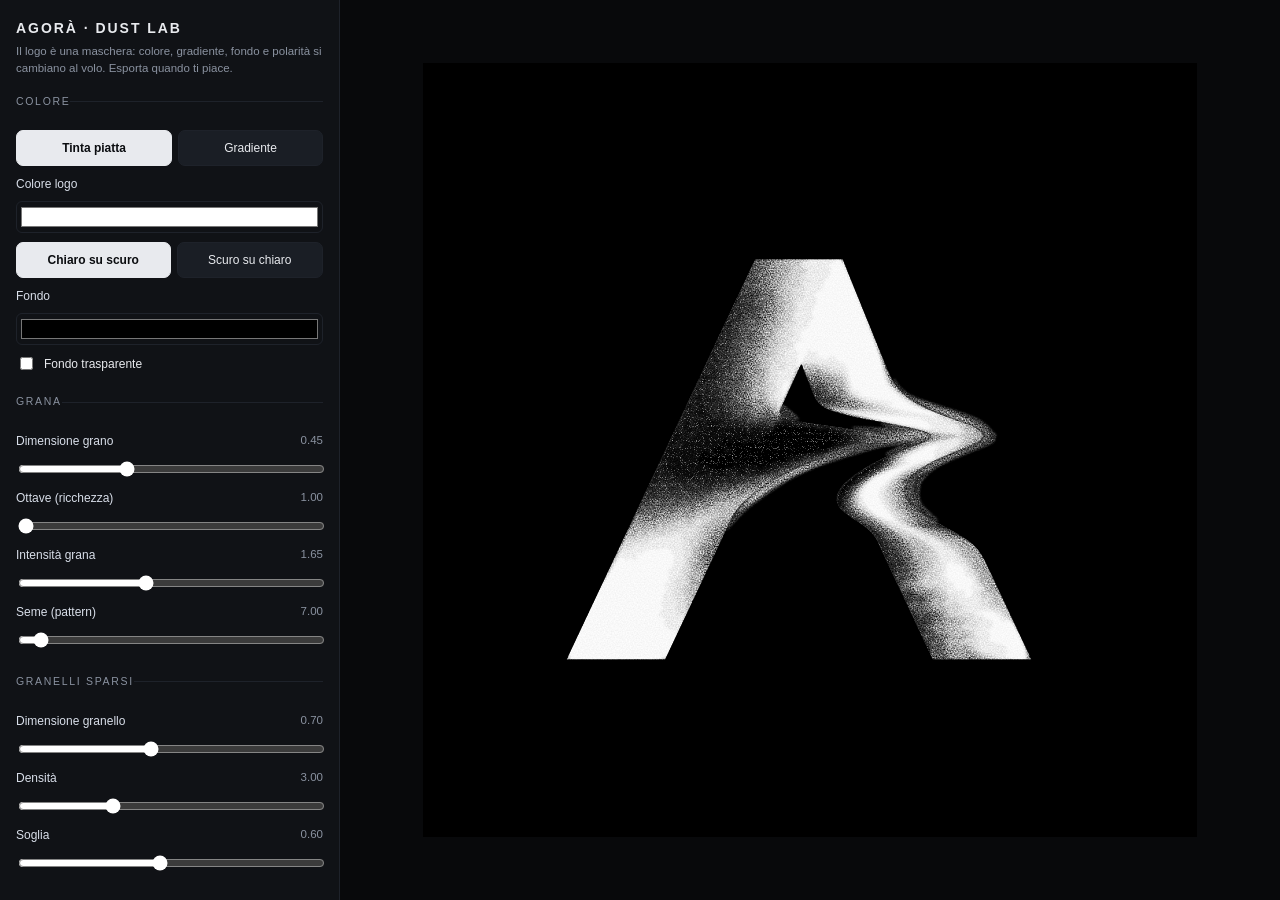
==== commit 06e986a0: "A di Agorà con scheletro simmetrico esatto La cima era spostata di 15,6 a destra rispetto al centro " ====
--- a/agora-dust-lab.html
+++ b/agora-dust-lab.html
@@ -158,7 +158,7 @@
       <stop offset="1"   stop-color="var(--c3)"/>
     </linearGradient>
 
-    <clipPath id="agoraClip"><path d="M829.38 966.42C818.58 944.78 806.96 920.55 796.35 899.02C785.45 876.88 773.88 852.71 763.08 831.02C752.27 809.33 744.19 790.77 732.97 770.45C721.18 749.13 690.55 738.4 675.38 719.58L671.52 709.31L671.52 700.84C676.96 680.98 695.07 669.07 711.43 659.12C729.33 648.25 748.6 640.13 766.8 632.59C784.72 625.17 807.87 618.54 824.91 609.87C826.68 609.05 829.58 606.49 829.48 604.34C829.38 602.45 826.19 600.14 824.6 599.43C811.01 593.21 790.31 589.55 775.92 586.56C761.18 583.5 739.39 579.81 724.1 576.86C709.89 574.13 688.62 569.6 674.86 564.85C659.46 559.54 647.8 552.73 641.3 536.24C635.67 521.96 630.08 505.86 623.96 491.28C623.59 490.65 623.48 488.55 622.24 488.36C622.23 488.36 620.75 491 620.68 491.27L587.18 561.56C586.03 564.58 585.75 564.66 587.05 567.12C587.73 568.38 590.31 570.55 591.86 571.36C604.05 577.9 615.28 580 628.59 582.75C642.02 585.53 656.37 587.14 669.99 589.11C683.21 591.03 698.04 592.86 711.31 594.71C724.73 596.59 739.35 598.42 752.55 601.85C753.35 602.14 757.31 603.22 757.75 604.79C758.44 607.25 753.63 609.12 753.45 609.22C733.92 615.86 703.61 622.68 684.2 628.29C663.22 634.34 637.81 642.8 617.88 651.42C599.17 659.51 577.77 670.53 560.75 682.57C543.49 694.79 528.08 710.67 516.56 727.89C504.64 745.7 494.39 766.66 484.6 786.23C475.16 805.12 464.44 826.85 455.05 845.81C445.67 864.76 435.03 886.67 425.54 905.94C416.29 924.73 405.18 947.23 395.93 966.42L235.03 966.42L551.4 317.76L692.16 317.78C698.06 333.55 706.13 354.02 712.22 369.61C718.33 385.21 725.83 404.44 731.94 419.95C737.99 435.32 745.71 455.34 751.95 471.09C758.1 486.64 764.81 506.42 774.02 520.31C783.53 534.65 796.62 544.97 811.33 553.44C825.91 561.83 844.04 568.7 859.46 574.51C874.61 580.22 895.21 585.95 908.28 595.89C910.47 597.7 912.86 600.16 912.98 603.41C913.1 606.3 910.51 609.29 908.39 610.82C903.42 614.86 897.15 617.43 891.46 619.85C885.38 622.44 878.77 624.78 872.79 627.11C866.75 629.45 859.76 631.83 853.67 634.2C847.79 636.48 841.09 639.39 835.51 641.8C829.53 644.4 823.42 647.54 817.71 650.58C812.25 653.48 806.47 656.88 801.45 660.33C796.31 663.85 791.77 667.72 787.98 671.79C782.32 677.85 780.34 683.26 777.98 690.27L779.19 700.97C785.33 714.31 797.16 723.66 808.84 731.39C820.36 739 834.09 746.23 846.47 752.84C858.76 759.4 871.9 766.11 883.32 774.56C894.38 782.74 904.09 793.91 910.67 806.58C917.25 819.22 923.43 833.14 929.79 845.82C935.87 857.98 943.4 873.44 949.62 886.17C955.76 898.74 962.92 913.05 968.99 925.91C974.81 938.25 983.02 953.16 987.94 966.42L829.38 966.42Z"/></clipPath>
+    <clipPath id="agoraClip"><path d="M826.11 966.42L769.54 846.32C758.65 822.45 747.76 799.83 737.26 776.26C724.77 748.26 693.46 740.74 674.47 719.6L670.42 709.27L670.59 700.83C673.18 692.92 677.6 686.39 683.19 680.95C688.41 675.87 693.36 671.49 699.28 667.06C705.1 662.71 711.51 658.74 717.51 655.2C724.14 651.3 730.28 648.18 736.99 644.81C743.22 641.68 750.27 638.56 756.9 635.64C763.55 632.72 771.69 629.6 778.45 626.86C785.29 624.09 792.89 621.52 799.77 618.75C806.23 616.15 813.76 613.73 819.81 609.87C826.68 605.35 823.85 602.24 818.5 599.43C809.92 595.36 797.19 592.61 787.73 590.48C778.28 588.36 765.09 585.74 755.43 584C745.87 582.28 732.63 579.87 722.96 578.11C713.63 576.41 699.97 573.65 690.9 571.59C681.34 569.41 669.78 566.29 660.8 562.75C652.04 559.32 643.4 554.43 637.89 546.28C632.5 538.3 629.24 528.67 625.76 519.45C622.23 510.13 616.79 498.18 613.9 488.58L612.15 488.87L578.62 561.56C575.78 566.53 580.55 569.45 583.45 571.36C599.77 579.7 616.06 582.12 634.29 585.05C652.72 588 674.07 590.47 692.3 593.06C711.32 595.76 730.1 597.43 748.2 602.37C754.4 604.3 752.89 607.1 748.3 609.22C736.01 613.88 720.4 617.44 708.3 620.67C695.38 624.13 680.51 628.61 668.02 632.25C655.44 635.91 637.48 641.51 625.25 645.8C612.77 650.18 599.54 656.24 587.82 662.26C576.66 668 564.61 674.96 554.36 682.45C543.77 690.18 533.89 699 523.89 707.19C513.78 715.49 505.9 726.2 499.96 737.58L392.17 966.42L232.69 966.42L538.24 317.77L680.05 317.77C686.27 333.87 694.31 353.8 700.73 369.64C707.05 385.18 714.87 404.45 721.21 419.96C727.63 435.67 735.43 455.11 742 471.09C748.41 486.7 755.41 506.44 764.83 520.31C774.56 534.65 787.81 544.97 802.64 553.44C817.34 561.84 835.72 568.72 851.43 574.5C866.91 580.21 888.02 586.01 901.85 595.89C908.06 600.66 909.48 605.59 903.4 610.82C899.05 614.74 892.64 617.52 887.39 619.85C881.54 622.44 875.22 624.78 869.45 627.11C863.76 629.41 856.76 631.88 851.04 634.2C845.45 636.47 839.21 639.28 833.58 641.83C827.97 644.36 822.06 647.57 816.66 650.57C811.44 653.49 805.98 656.87 801.2 660.34C796.43 663.8 792.02 667.8 788.48 671.9C783.48 677.68 781.53 683.35 779.57 690.29L781.1 700.99C787.08 713.78 798.93 723.63 810.64 731.43C821.81 738.87 835.87 746.39 847.86 752.84C860.04 759.39 873.06 766.11 884.33 774.56C895.25 782.74 903.94 793.91 910.3 806.58L985.6 966.42L826.11 966.42Z"/></clipPath>
 
     <filter id="agoraSoften" x="-15%" y="-15%" width="130%" height="130%" color-interpolation-filters="sRGB">
       <feGaussianBlur stdDeviation="2.0"/>
@@ -231,33 +231,33 @@
 
     <!-- campo luminoso vettoriale: è il "disegno" del logo, usato come maschera -->
     <g id="agoraField" clip-path="url(#agoraClip)" filter="url(#agoraSoften)">
-      <path fill="#000" d="M829.38 966.42C818.58 944.78 806.96 920.55 796.35 899.02C785.45 876.88 773.88 852.71 763.08 831.02C752.27 809.33 744.19 790.77 732.97 770.45C721.18 749.13 690.55 738.4 675.38 719.58L671.52 709.31L671.52 700.84C676.96 680.98 695.07 669.07 711.43 659.12C729.33 648.25 748.6 640.13 766.8 632.59C784.72 625.17 807.87 618.54 824.91 609.87C826.68 609.05 829.58 606.49 829.48 604.34C829.38 602.45 826.19 600.14 824.6 599.43C811.01 593.21 790.31 589.55 775.92 586.56C761.18 583.5 739.39 579.81 724.1 576.86C709.89 574.13 688.62 569.6 674.86 564.85C659.46 559.54 647.8 552.73 641.3 536.24C635.67 521.96 630.08 505.86 623.96 491.28C623.59 490.65 623.48 488.55 622.24 488.36C622.23 488.36 620.75 491 620.68 491.27L587.18 561.56C586.03 564.58 585.75 564.66 587.05 567.12C587.73 568.38 590.31 570.55 591.86 571.36C604.05 577.9 615.28 580 628.59 582.75C642.02 585.53 656.37 587.14 669.99 589.11C683.21 591.03 698.04 592.86 711.31 594.71C724.73 596.59 739.35 598.42 752.55 601.85C753.35 602.14 757.31 603.22 757.75 604.79C758.44 607.25 753.63 609.12 753.45 609.22C733.92 615.86 703.61 622.68 684.2 628.29C663.22 634.34 637.81 642.8 617.88 651.42C599.17 659.51 577.77 670.53 560.75 682.57C543.49 694.79 528.08 710.67 516.56 727.89C504.64 745.7 494.39 766.66 484.6 786.23C475.16 805.12 464.44 826.85 455.05 845.81C445.67 864.76 435.03 886.67 425.54 905.94C416.29 924.73 405.18 947.23 395.93 966.42L235.03 966.42L551.4 317.76L692.16 317.78C698.06 333.55 706.13 354.02 712.22 369.61C718.33 385.21 725.83 404.44 731.94 419.95C737.99 435.32 745.71 455.34 751.95 471.09C758.1 486.64 764.81 506.42 774.02 520.31C783.53 534.65 796.62 544.97 811.33 553.44C825.91 561.83 844.04 568.7 859.46 574.51C874.61 580.22 895.21 585.95 908.28 595.89C910.47 597.7 912.86 600.16 912.98 603.41C913.1 606.3 910.51 609.29 908.39 610.82C903.42 614.86 897.15 617.43 891.46 619.85C885.38 622.44 878.77 624.78 872.79 627.11C866.75 629.45 859.76 631.83 853.67 634.2C847.79 636.48 841.09 639.39 835.51 641.8C829.53 644.4 823.42 647.54 817.71 650.58C812.25 653.48 806.47 656.88 801.45 660.33C796.31 663.85 791.77 667.72 787.98 671.79C782.32 677.85 780.34 683.26 777.98 690.27L779.19 700.97C785.33 714.31 797.16 723.66 808.84 731.39C820.36 739 834.09 746.23 846.47 752.84C858.76 759.4 871.9 766.11 883.32 774.56C894.38 782.74 904.09 793.91 910.67 806.58C917.25 819.22 923.43 833.14 929.79 845.82C935.87 857.98 943.4 873.44 949.62 886.17C955.76 898.74 962.92 913.05 968.99 925.91C974.81 938.25 983.02 953.16 987.94 966.42L829.38 966.42Z"/>
-      <path fill="#0b0b0b" d="M982.2 972.2C953.4 971.3 847.1 979.4 828.1 966.5C802 954.4 800 909.8 792.5 895.5C785.1 881.1 790.6 896.5 781.9 880.4C773.2 864.5 751.3 816.7 742.2 799.5C735.4 782.3 728.7 782.4 725.7 777.5C722.3 772.6 727.9 775.7 723.4 769.9C718.2 764.1 696.5 750 686.3 742.7C676.3 735.4 671.9 732.1 669.2 726.4C667 720.7 668.2 714.5 670.6 708.5C673 702.5 678.1 696.3 683 690.5C687.8 684.7 691.3 680.3 699.7 673.7C708 667.1 727.4 655.5 733.5 650.8C739.7 646.1 737.1 647.4 736.5 645.5C735.9 643.6 730.3 641.3 729.9 639.5C729.6 637.7 731.4 635.8 734.4 634.5C737.4 633.2 744.1 633.1 747.9 631.3C751.7 629.5 763.3 623.5 757.3 623.9C751.3 624.3 729.4 627.8 711.4 632.5C693.4 637.1 669.7 643.8 649.1 652.4C628.5 661 605.6 673.2 587.7 684.1C569.8 695.1 553.9 706.9 540.5 717.2C527.1 727.9 518 739.6 510.6 749.3C503.2 759 514 737.7 494.8 774.2C475 810.4 441.4 936.4 395.9 969.1C351.7 1001.2 259.8 969 233.4 967.2C207.2 965.8 224.6 979.2 234.4 960.7C244.1 941.6 266.1 897.5 288.8 850.8C311.7 804.1 357.3 711.1 373.1 681.5C388.6 651.7 378.8 676 381 671.5C383.2 667 383.5 659.8 386.3 654.5C389.1 649.2 394.2 646.7 397.6 639.5C401.1 632.3 400.5 625.5 407.2 611.5C413.8 597.5 431.9 566.8 437.3 555.5C442.7 544.2 437.8 547.7 439.7 543.5C441.6 539.3 446.6 535 448.8 530.5C451 526 450.6 521.3 452.9 516.5C455.2 511.7 446.5 534.5 462.6 501.5C478.8 468.5 511.6 349.7 549.2 318.3C588.2 286.5 659.6 290.1 694.1 317.1C728.2 343.9 742.3 442.3 755.6 473.7C767.6 505.3 764.4 495.9 771.6 506.2C778.6 516.8 789.5 529.2 799.4 536.9C809.6 544.4 813.9 545.1 831.4 551.2C849.1 556.9 886.8 564.5 904.5 572.2C921.7 580.2 931.8 590 937.2 596.3C942.6 602.6 939.6 606 936.7 610.4C933.8 614.7 935.1 616.2 920.1 622.2C905.4 628.6 862.4 643.5 846.4 650.5C830.6 657.7 831.4 658.2 825.8 663.4C820.3 668.6 815.4 676 812.6 680.7C809.8 685.3 809.9 687.4 809.4 692C808.9 696.6 807.7 702.4 810.1 708.7C812.4 715 818.2 723.7 823.5 730C828.8 736.1 830.1 738.3 841.7 745.5C853.2 753.2 879.5 766.9 891.2 777.2C902.8 787.2 899.2 773.2 913.4 804.5C929.2 835.1 976.2 932.7 987.6 960.7C995.4 996.9 1014.1 971.7 982.2 972.2ZM703.3 586.9C718 588.1 727.5 587.7 733.3 587.3C739.2 587 748.5 587.8 738.5 584.7C728.5 581.5 687.7 572.1 673.4 567.3C659.3 562.2 658.1 560.3 653 556.5C647.9 552.9 647.7 553.9 642.6 544.9C637.8 535.7 631.2 499.9 620.4 501.7C610.6 503.2 599.1 543.2 595.9 553.3C592.8 564.5 595.8 559.3 600.8 563.4C605.5 567.1 618.5 573.8 623.5 575.7C628.5 577.6 627.9 573.7 631.6 574.4C635.3 575.1 633.5 577.8 645.5 579.9C657.5 581.9 688.6 585.6 703.3 586.9ZM486.3 661.9C488.8 662.2 491 661.9 493.1 660.8C495.2 659.5 496.4 655.3 499.2 654.8C501.9 654.1 507.5 657.6 509.4 656.9C511.2 656.2 509.2 651.3 509.9 650.4C510.6 649.5 512.9 651.9 513.6 651.4C514.3 650.9 514.6 648.7 514 647.5C513.5 646.3 509.7 645.5 510.3 644.5C510.8 643.6 515.6 641.9 517.3 641.9C518.9 641.7 520.4 642.7 520.1 643.7C519.8 644.6 516.2 645.4 515.7 647.5C515.3 649.7 515 655.8 517.5 656.2C520 656.8 527.9 651 530.6 650.3C533.4 649.7 531.4 652.6 533.8 652.8C536.1 652.9 541.1 650.3 544.9 651C548.7 651.6 554 656.5 556.2 656.4C558.4 656.3 555.9 651.3 558.1 650.6C560.3 650 566.5 653.5 569.3 652.4C572.1 651.3 571.5 645.3 575.3 644.2C579 643.3 587.2 647.5 591.5 646.5C595.7 645.5 592.1 641.2 600.5 638.3C608.9 635.3 634.3 631.6 641.6 628.9C648.9 626.4 643.1 622.6 644.6 622.4C646.1 622.1 648.1 627.3 650.6 627.7C653.1 628.1 654.9 626.9 659.6 624.5C664.3 622.2 675.3 616.7 679.1 613.4C682.9 610.1 685.5 607.6 682.4 604.4C679.4 601.2 665.9 596 660.5 594.5C655.2 593.2 654.2 596.4 650.5 595.9C646.8 595.4 648.7 593.4 638.5 591.8C628.3 590.3 598.6 588.5 588.8 588.7C578.7 588.3 584.3 588.3 581.3 590.2C578.4 592 574.4 597.7 571.1 599.8C567.8 602 564.3 601.4 561.8 602.8C559.2 604 557.2 605.6 556 607.8C554.8 610.1 555.2 615.9 554.1 616.4C553 616.8 549.8 612.6 549 610.7C548.2 608.8 550.7 604.3 549.5 605.1C548.3 605.9 543.3 615.4 541.8 615.7C540.3 615.9 542.5 608.9 540.4 606.3C538.2 603.7 530.8 600.6 529 600.1C527.2 599.6 529.9 603.1 529.1 603.3C528.3 603.4 525.4 601 524 601C522.6 600.9 518.8 602.4 520.5 603.1C522.3 603.9 531.3 604.3 534.3 605.5C537.2 606.7 539.4 608.4 538.2 610.5C537.2 612.6 530 616.9 527.7 617.8C525.4 618.8 524.9 617.9 524.5 616.2C524.1 614.5 526.8 607.9 525.3 607.4C523.8 607 517.7 613.6 515.5 613.6C513.3 613.6 513.4 608 512.3 607.4C511.2 607 508.8 609.5 508.7 610.9C508.7 612.3 511.7 614.7 511.9 615.9C512 617.1 510.5 618.6 509.6 618.3C508.7 618 507.9 614.7 506.5 613.9C505.1 613.2 501.5 614.5 500.9 613.7C500.2 612.9 503.8 609.8 502.7 608.7C501.7 607.7 495.9 606 494.5 607.7C493.1 609.4 493.3 616.6 494.3 618.6C495.3 620.6 499.1 618.4 500.7 619.6C502.3 620.9 502.1 625.5 503.8 626.1C505.5 626.6 509.5 623.3 510.8 623.4C512.1 623.3 513.5 624.2 511.3 625.8C509.3 627.5 500.9 634 497.9 633.3C495 632.6 495.5 623.8 493.7 621.5C491.8 619.3 489.6 618.9 486.8 619.8C483.9 620.8 477 624.9 476.5 627.2C475.8 629.5 482 631.9 482.9 633.3C483.6 634.7 483.3 635.5 481 635.4C478.7 635.3 471.3 633.7 469 632.6C466.8 631.4 468.5 629.1 467.1 628.6C465.6 628.1 462.3 627.4 460.2 629.8C458 632.1 455.4 639.8 454.3 642.8C453.2 645.8 452.3 646.1 453.5 647.8C454.5 649.5 458.8 652.4 461.1 653C463.3 653.6 464.8 650.8 467 651.5C469.3 652 472.8 656.6 475 656.5C477.2 656.2 479.3 649.4 480 649.9C480.7 650.3 477.9 657 479 659C480.1 660.9 484 661.6 486.3 661.9Z"/>
-        <path fill="#181818" d="M943.4 969.5C915.5 968.8 836.4 970.2 828.7 966.8C813.8 963.7 823.8 953.9 821.5 949.4C819 944.9 816.4 943.8 814 939.5C811.5 935.2 809 926.8 807.4 923.5C805.7 920.2 805.8 924.5 803.4 919.5C800.9 914.5 795.4 898.1 793.1 893.6C790.9 889 791.3 894.7 789.6 892.5C787.8 890.3 784.5 884.9 782.7 880.4C780.8 875.9 780.7 869.7 778.7 865.5C776.6 861.3 772.5 859.5 770.4 855.5C768.4 851.5 768.3 844.8 766.6 841.5C764.9 838.2 763 839.9 760.4 835.7C757.8 831.5 752.8 822.4 751.1 816.5C749.5 810.6 751.3 803.3 750.6 800.5C749.9 797.7 748.3 802.7 745.8 799.5C743.5 796.3 739.5 784.8 737.4 781.5C735.6 778.2 733.5 780.7 732.8 779.7C732.1 778.7 738 783 733.5 775.5C728.5 768 696.9 743.8 685 734.5C674.1 725.2 676.4 723.5 675.7 719.5C675.3 715.5 679.6 712.7 679.9 710.5C680.1 708.3 676.2 709.3 677.3 706.5C678.4 703.7 682 698.7 686 693.5C690 688.3 691.1 683.3 701.2 675.5C711.3 667.7 738.9 651.8 746.5 646.3C754.1 640.7 748.7 644.2 747.5 642.6C746.2 641 738.5 637.8 739 636.5C739.5 635.2 745.9 636.9 750.4 634.9C754.8 632.9 763 627.1 766 624.7C768.9 622.4 768.3 621.6 768.1 620.7C767.8 619.9 775.6 617.3 764.2 619.7C752.9 622.3 720.5 628.5 699.4 634.6C678.3 640.5 656.4 648.2 637.8 656.4C619.2 664.5 603.8 673 587.8 683.1C571.7 693.3 551.8 708 540 716.3C528.2 724.7 526.6 726.4 519.8 735C512.9 743.8 518.6 728.3 497.8 767.4C476.2 805.9 440.8 935.2 394.8 968.9C350.2 1001.9 242.1 1001.2 233.6 966.2C225.5 931.5 313.9 801.3 337 754.4C360.2 707.6 367.9 698.6 374.2 686.5C380.4 674.3 373 683.6 374 681.5C374.9 679.4 377.5 674.9 379.4 673.9C381.4 672.9 385.2 676.1 385.8 675.5C386.4 674.9 382.4 671.8 382.9 670.5C383.4 669.2 388.5 668.5 388.9 667.5C389.3 666.5 385.7 666.5 385.4 664.5C385.1 662.5 385.6 657.2 387.1 655.5C388.7 653.8 393.9 655.3 394.4 654.5C394.9 653.7 390.6 651.6 390.2 650.5C389.7 649.4 389.5 648.8 391.5 647.6C393.4 646.5 399.6 643.6 402.2 643.6C404.9 643.5 406.3 646.4 407.1 647.4C407.8 648.5 408.6 649.2 407 649.8C405.5 650.5 398.5 648.7 397.7 651.5C396.7 654.3 401 664.8 401.9 666.4C402.9 668.1 402.7 662.3 403.5 661.5C404.3 660.7 406.3 662.2 406.7 661.5C407.1 660.8 405.5 657.1 406 657.4C406.4 657.8 407.9 662.4 409.8 663.6C411.6 664.8 416.5 662.4 416.8 664.5C417.2 666.6 410.3 675.5 411.5 676C412.8 676.6 421.2 667.2 424.4 667.8C427.6 668.4 429.8 679.1 431.1 679.5C432.4 679.9 428.7 670.1 432.2 670C435.8 670 448.9 678.8 452.4 679.4C456.1 680 454.3 674.5 453.9 673.8C453.5 673.1 451.4 675.7 449.9 675.4C448.4 675 445.6 673.5 445.3 671.5C444.9 669.5 447.3 664 448.1 663.5C448.9 663 449.2 668.1 450.2 668.5C451.2 668.9 451.7 665 454 665.9C456.3 666.9 461.7 673.2 463.8 674.2C466 675.1 467.4 672.7 467.3 671.6C467.3 670.5 462 669.2 463.6 667.6C465.2 666 475.2 662.6 477 662.4C478.8 662.2 474.4 665.5 474.5 666.7C474.6 667.9 478.3 668.5 477.5 669.7C476.7 670.8 469.8 672.4 469.6 673.5C469.2 674.7 474.4 677.1 475.8 676.4C477.3 675.8 476.8 670.7 477.9 670C479 669.1 481.7 672.6 482.2 671.6C482.7 670.7 480.3 665.5 481 664.3C481.7 663.1 485.5 663.9 486.3 664.8C487.1 665.7 484.9 668.6 486 669.7C487.1 670.7 490.8 672.2 493.1 670.8C495.3 669.5 496 663 499.2 661.5C502.4 659.9 509.9 661.9 512.4 661.3C515 660.6 513.4 657.1 514.5 657.7C515.5 658.4 516.9 663.5 518.6 665C520.4 666.6 522.3 667.6 524.8 666.9C527.2 666.4 532.3 662.9 533.2 661.3C534 659.8 530.1 658.5 529.9 657.4C529.6 656.3 529.5 653.8 531.8 654.9C534 656 538.7 662.5 543.1 663.9C547.5 665.4 554.1 664.6 558.3 663.4C562.5 662.3 566 657.9 568.3 657C570.7 656.1 571.6 658.8 572.4 658C573.2 657.4 570.5 653.7 573.3 652.5C576.2 651.3 583.9 652.5 589.5 650.9C595 649.1 602.7 643.3 606.5 642.3C610.3 641.3 609.3 646.1 612.5 644.9C615.7 643.7 617.9 638 625.6 635.4C633.3 632.9 650.3 632 658.5 629.4C666.7 626.9 670.3 621.7 674.6 620.1C678.9 618.3 681.3 620.9 684.6 619.5C687.9 618.3 692.8 615.1 694.4 612.4C696 609.6 699.4 607 694.2 603.3C689.1 599.7 671.3 592.4 663.4 590.5C655.4 588.6 650.5 592.8 646.5 592.3C642.5 591.9 644.2 588.4 639.5 587.7C634.8 586.9 625.7 589 618.5 588.1C611.3 587.1 602.2 582.6 596.2 582.2C590 581.8 585.8 581.9 582.1 584C578.5 586 576.8 593.6 574.4 595.1C572 596.6 569.7 592.6 567.5 593C565.4 593.4 562.6 598.4 561.5 597.7C560.4 597 562.2 588.7 561 588.8C559.7 588.8 556 597.4 554.3 597.9C552.5 598.3 552.7 592.3 550.8 591.6C548.9 590.8 543.9 594 543.1 593.5C542.2 593.1 546.2 589.2 545.6 588.9C544.9 588.4 540.4 590.1 539.6 591.4C538.8 592.7 541.5 595.2 540.8 596.5C540.3 597.8 537.6 599.1 536 599.3C534.4 599.6 531.9 599 531.3 598.3C530.8 597.6 534.5 595.9 532.8 594.8C531 593.9 524.5 592.8 520.7 592.2C516.9 591.5 512 590.9 509.8 591.2C507.7 591.4 508.9 594.1 507.9 593.8C507 593.5 503.8 590.9 504.1 589.6C504.5 588.3 509.9 586.7 510 585.7C510.1 584.7 506.1 583 504.7 583.5C503.4 584.1 503.7 587.7 502 589.1C500.2 590.5 496.5 592.4 494.2 592C491.9 591.4 489.1 588.8 488.4 586.3C487.8 583.9 491.5 578.2 490.1 577C488.7 576 483.2 580.8 480.5 579.8C477.8 578.9 475.3 572.5 473.7 571.4C472.1 570.5 470.7 572.4 470.4 573.9C470.2 575.4 472.2 579.6 471.8 580.5C471.4 581.3 468.7 581.1 468.2 578.9C467.7 576.8 469.5 570.1 468.7 567.8C468.1 565.6 464.9 567.6 463.9 565.8C462.9 564 463.6 558.7 462.8 556.7C462 554.7 459.3 556.7 458.8 553.6C458.3 550.6 460.7 540.7 459.7 538.8C458.7 536.9 453.3 541.4 452.7 542.5C452 543.6 455.6 544.1 456 545.6C456.2 547.1 454.1 548.4 454.7 551.6C455.3 554.8 459.7 563 459.4 564.7C459.1 566.4 454.5 561.8 452.7 561.9C450.9 562.1 448.5 564 448.2 565.6C447.8 567.2 448.8 570.7 450.7 571.3C452.5 571.9 457.2 568.2 459.3 569.2C461.4 570.2 461.6 575.6 463.1 577.5C464.7 579.2 467.9 577.5 468.8 580C469.7 582.4 468.9 590 468.2 592C467.5 594 465 593.2 464.4 592C463.7 590.8 465.7 585.5 464.1 584.5C462.4 583.6 455.2 586.5 454.4 586.3C453.6 586.2 458.5 584.9 459.2 583.8C460 582.6 460.2 580.2 459.3 579.7C458.3 579.2 455.1 581.3 453.5 580.9C451.8 580.6 450.5 576.3 449.6 577.4C448.7 578.6 447.8 585.4 448.3 587.8C448.8 590.1 450.8 590.8 452.4 591.1C454.1 591.4 457.1 589.3 458.2 589.6C459.4 589.8 461.8 590 459.5 592.9C457.3 595.8 449 603.6 444.5 606.8C440.1 609.9 434.5 611.9 432.8 611.7C431.2 611.4 433.8 606.6 434.8 605.5C435.8 604.3 438.5 605.7 438.8 604.7C439.1 603.7 436.2 600.9 436.6 599.7C437.1 598.5 440.3 597.3 441.7 597.5C443.1 597.7 443.3 601.7 444.6 601.2C445.9 600.8 449.1 595.9 449.1 594.8C449.1 593.7 446 595.7 444.6 594.6C443.3 593.6 441.1 592.2 440.7 588.7C440.4 585.2 442.9 578 442.4 573.6C442 569.2 438.8 562.1 438.3 562.1C437.8 562.1 440.8 570.9 439.7 573.6C438.7 576.3 432.4 577.3 432 578.6C431.6 579.9 437.3 581.1 437.4 581.6C437.6 582.1 434.4 580.6 433.2 581.4C431.9 582.3 430.1 584.6 429.7 586.6C429.3 588.6 429.5 592.3 430.5 593.6C431.4 594.9 434.9 593.6 435.5 594.6C436.1 595.7 434.8 598.6 433.9 599.3C433 600.1 430.3 598.7 430.1 599.6C429.9 600.5 432.8 603.2 432.6 604.6C432.5 606 430.5 609.4 429 607.7C427.4 606.1 425 596.8 423.2 594.5C421.3 592.3 415.9 599.9 417.7 594.5C419.4 589.1 429.2 568.3 433.5 562.4C437.7 556.5 442 562 443.1 559C444.2 556 439.8 547.6 440.1 544.5C440.5 541.4 444.1 542.3 445.3 540.5C446.4 538.7 445.6 535.3 447.1 533.5C448.5 531.7 453.4 531.2 454.1 529.5C454.9 527.8 451 526.7 451.6 523.5C452.1 520.3 456 513.1 457.5 510.5C459 507.9 459.7 506.4 460.4 507.9C461.1 509.3 460.3 519.3 462 519.2C463.7 519.2 470.3 509.8 470.5 507.5C470.7 505.2 464.4 507.4 463.4 505.5C462.4 503.6 463.5 499 464.5 496.2C465.5 493.4 467.6 489.6 469.4 488.8C471.2 488 475.4 492.3 475.5 491.4C475.7 490.5 469.8 487 470.5 483.5C471.2 480 477.4 474.9 479.5 470.5C481.5 466.1 481.1 458.9 482.6 456.9C484 454.9 487 460.5 488 458.4C489.1 456.3 487.4 448.3 488.7 444.5C489.9 440.7 494.1 438.2 495.4 435.5C496.7 432.8 487.3 447.8 496.4 428.5C505.4 409.2 517 338.3 549.2 319.3C582.5 299.9 658.7 288.3 694.1 318.1C729.2 347.7 748.4 458.9 761.5 490.9C772.6 523.7 766.3 502.3 772.4 510C778.4 517.7 788.8 530.5 798.5 537.9C808.6 545.2 814.2 546.7 831.4 552.9C848.8 558.6 887.3 568.5 901.5 573.7C915.4 579.1 911.8 578.8 917.1 583C922.3 587.1 930 594.1 932.8 598.2C935.8 602.2 936.7 603.8 934.3 607.5C931.7 611.2 932.9 614.1 918.2 620.3C903.6 627 861.4 641.8 845.1 649C829 656.4 828.3 657.9 822.4 662.9C816.5 667.9 812.3 673.2 809.4 678.2C806.2 683.1 804.7 687 804.2 693C803.9 699.1 802.8 707 807.4 714.6C811.9 722.2 826.8 732.6 831.7 738C836.7 743.4 833.2 745.2 836.8 747.6C840.3 750.1 843.8 748.2 853.1 753C862.3 758 882.7 771.2 891.1 778.1C899.5 784.9 900.4 787.4 904.8 793.5C909.3 799.5 905.9 785.7 918.1 814.5C932 842.8 977.4 937.5 986.7 965.2C994.3 998.3 989.5 970.5 981.1 971.6C973.9 971.9 970.9 971.3 943.4 969.5ZM737.5 590.1C745.7 589.7 761.1 590.3 750.3 586.5C739.4 582.7 688.8 571.7 672.4 566C656.3 560.3 656.9 558.2 652.1 554.6C647.2 551.3 648.5 553.9 643.7 544.9C639.1 535.7 631.6 498 620.1 499.9C610 501.5 597.9 543 594.8 553.8C591.9 566 596.1 560.9 601.1 565.4C605.9 569.6 617.2 577.2 622.5 579.4C627.8 581.5 630 577.8 633.5 578.4C637 578.9 639.3 582 643.5 582.6C647.7 583.2 649 580.9 658.5 581.9C667.9 583.1 687.2 587.9 700.4 589.3C713.6 590.6 729.2 590.5 737.5 590.1ZM424.9 626.7C424 627.7 425.8 622 424.7 621.6C423.6 621.2 420.9 624.4 418.1 624.4C415.2 624.4 406.5 623.8 408 621.5C409.5 619.2 423.4 611.7 427 610.7C430.6 609.7 430.2 612.9 429.9 615.6C429.4 618.3 425.8 625.7 424.9 626.7Z"/>
-        <path fill="#252525" d="M982.4 970.6C954.2 970.4 842.5 968 828.4 965.5C808.5 963.4 824 958.2 823.1 954.4C822.3 950.7 824.3 945.1 823.9 943.4C823.5 941.7 821.1 944.8 819.5 944.2C818 943.6 815.8 941.8 814.5 939.5C813.2 937.2 814.1 934.2 812.2 930.5C810.3 926.8 804.4 920.3 803.1 917.5C801.8 914.7 803.7 913.9 804.7 913.4C805.7 912.9 809.3 915.6 809.3 914.5C809.4 913.4 806.7 907.9 805.2 906.8C803.7 905.7 802.1 908.5 800.7 908C799.3 907.4 797.9 906.1 796.8 903.5C795.8 900.9 795.3 894.5 794.1 892.5C792.9 890.5 791.6 893.9 789.6 891.8C787.7 889.5 783.9 882.4 782.6 879.4C781.3 876.4 781.2 875.6 781.6 873.4C782 871.3 785.1 868.5 785.1 866.5C785.1 864.4 783.8 862.4 781.6 860.7C779.4 859 774.3 858.8 771.9 856.5C769.4 854.2 767.5 849.3 767 846.6C766.4 843.9 770 843 768.7 840.5C767.4 838 760.8 834.5 759.2 831.5C757.6 828.5 758.4 822.8 759 822.3C759.7 821.8 762.3 828.2 763.3 828.6C764.3 829 766.5 827.8 765.3 824.5C764.1 821.2 758 811.5 756 808.8C754.1 806.1 753.3 809 753.2 808.5C753 808 755.2 808.5 755 805.5C754.9 802.5 754.3 793.3 752.8 790.5C751.5 787.7 747.7 791.2 746.1 788.5C744.6 785.8 744.9 776.5 743.7 774.3C742.5 772.1 740.5 777.2 738.9 775.3C737.3 773.3 734.6 763.8 733.4 762.5C732.1 761.2 733.1 766.7 732.6 767.5C732.1 768.3 733.9 771.8 730.3 767.5C726.1 763.2 709.3 749.5 699.6 741.5C689.6 733.5 682.1 726.7 679.9 719.5C678.4 712.3 681.3 705.6 685.2 698.5C689.1 691.4 692.5 685.1 702.8 676.9C713 668.7 738.1 656.1 746.6 649C755 641.7 748.6 638.7 754 634.1C759.4 629.5 775 624.1 778.9 621.4C782.8 618.7 788.5 615.9 777.1 617.4C765.7 619 732.1 624.8 710.4 630.4C688.8 635.8 668.7 642.6 648 651.4C627.4 660.2 604.4 672.4 586.6 683.1C568.8 693.9 551.8 707.1 540 715.3C528.1 723.7 525 726.5 518.1 735.1C511.2 743.7 518.3 726.8 497.8 765.8C476.5 804.1 440.7 934.4 394.9 968.4C350.3 1001.7 239.2 1007.6 234.2 966.2C229.6 925 336.8 757.6 357.9 714.3C379.8 671.3 359.7 709.1 362.3 707.3C364.7 705.5 372.3 704.3 373.1 703.3C373.9 702.3 367.7 703.2 367.1 701.5C366.5 700 367.8 696.2 369.3 693.6C370.8 691 374.2 687.6 376.3 686.3C378.4 684.9 381.9 685.7 381.8 685.5C381.6 685.2 376.4 685.1 375.4 684.3C374.3 683.5 373.8 681.1 375.4 680.6C377.1 680.2 382.2 682.8 385.1 681.7C388.1 680.6 390.8 675.2 393.1 673.8C395.3 672.4 397.8 671.8 398.9 673.4C400 675 398.2 683.6 399.7 683.2C401.2 682.8 405.9 672.6 407.7 670.8C409.5 669 410.3 670.9 410.2 672.5C410.2 674.1 406.7 679.6 407.6 680.5C408.4 681.4 411.2 677.5 415.4 677.6C419.6 677.7 429.3 681.8 433 681.3C436.8 680.8 437.1 674.4 438.1 674.6C439 674.7 437.9 682 438.9 682.3C439.9 682.7 441 676.2 444 676.6C446.9 676.9 454.2 683.8 456.7 684.4C459.3 685 459.4 681.6 459.1 680.4C458.9 679.2 456.1 679.2 455.5 677.5C455.1 675.7 454.7 669.1 455.9 669.8C457.2 670.4 463.2 677.9 463.4 681.4C463.5 684.9 456 690.6 456.6 691.2C457.2 691.7 462.5 686.1 466.7 684.7C470.9 683.3 479.8 683.9 481.8 682.7C483.8 681.5 478.7 678.9 478.7 677.5C478.8 676.1 480.4 674.2 481.9 674.4C483.4 674.6 486.5 678.7 487.9 678.9C489.3 679.1 490.6 676.9 490.6 675.6C490.6 674.3 484.8 670.6 488 671.2C491.2 671.8 506.4 678.5 510.4 679.3C514.4 680 512.5 676.8 512.1 675.8C511.8 674.7 505.9 674.1 508.4 672.8C510.8 671.6 523.5 669.8 526.8 668.5C530.2 667.2 528 665.3 528.9 665.2C529.7 665 530.7 668.1 532 667.6C533.2 667.2 534.7 662.8 536 662.3C537.2 661.7 538.9 663.1 539.4 664.2C539.7 665.4 534.2 669 538.1 669.1C542 669.3 552.6 667.8 562.5 665C572.3 662.1 590 655.3 597.5 651.8C605 648.3 605 644.8 607.5 644C610 643.2 609.3 648.2 612.5 647.2C615.7 646.2 621.6 639.9 626.6 638.1C631.6 636.4 631.2 639.8 642.2 636.6C653.2 633.3 682 623.3 692.5 618.4C703.1 613.6 703.4 610 705.1 607.3C706.8 604.6 704.9 604.2 702.6 602C700.3 599.9 696.8 596.2 691.5 594.6C686.2 593.1 674.9 593.5 670.9 592.5C666.9 591.5 667.6 589.5 667.4 588.5C667.1 587.5 664.8 586.1 669.4 586.5C674.1 586.9 684.5 590.2 695.5 591.2C706.5 592.2 724.5 592.8 735.4 592.5C746.4 592.3 758.4 590.9 761 589.7C763.7 588.4 765.6 588.6 751.1 584.9C736.6 581.1 690.6 571.5 674.4 566.2C658.4 560.9 659 558.9 654 555.3C649 551.8 649.4 553.8 644.5 544.6C639.8 535.1 632.9 496.2 621.6 498.6C610.7 500.5 597.5 544.6 593.9 555.6C590.8 568.7 596.7 562.3 599.8 565.6C602.8 568.7 610.2 572.1 611.8 574.5C613.6 576.8 609.6 578.6 610.2 579.8C610.8 581 615.8 581.3 615.5 581.8C615.2 582.4 610.7 584.3 608.4 583.3C606.2 582.3 604.6 577 602.3 575.7C599.9 574.4 596 574.8 593.9 576C591.8 577.2 592.1 581.5 589.8 582.5C587.4 583.6 581.7 581 579.8 582.1C577.9 583.1 579.3 587.5 578 589C576.7 590.6 574.6 592.1 571.7 591.7C568.8 591.3 563.3 586.7 560.8 586.3C558.4 585.8 558.7 588.8 556.8 589C555 589.1 551.3 588.1 549.5 587.1C547.8 586.1 548.4 582.4 546.3 583.1C544.1 583.8 539.1 590.8 536.6 591.2C534.1 591.6 533.9 586.3 531.3 585.5C528.8 584.7 523.3 586.9 521.5 586.4C519.7 586 521.1 582.8 520.4 582.6C519.7 582.3 518.1 585.3 517.1 584.8C516.1 584.3 517.1 579.5 514.4 579.4C511.6 579.3 503.1 584.9 500.9 584.4C498.6 583.9 500.2 577.8 500.7 576C501.2 574.4 502.6 573.7 503.6 574.4C504.5 575 506 579.7 506.6 579.8C507.2 580 507.7 577.1 507 575.4C506.4 573.8 504.3 570.8 502.5 570.1C500.8 569.4 498.2 572.2 496.8 571.2C495.3 570.2 494.1 566.3 493.9 564C493.7 561.8 496.3 559.5 495.6 557.9C494.7 556.4 491 554.9 489 555.1C487 555.1 483.3 557.3 483.8 558.9C484.4 560.5 491.4 562.5 492.4 565.1C493.5 567.6 491.2 573 489.9 574.2C488.4 575.4 485.7 571.4 484.3 572.1C482.8 572.8 482.7 577.8 481.4 578.2C480.2 578.5 476.5 575.5 476.7 574C477 572.5 483.1 569.8 482.7 569C482.2 568.2 474.7 570.4 474.2 568.9C473.8 567.4 479.7 561.3 479.9 559.9C480.1 558.4 477.1 561.4 475.6 560.6C474.2 560 469.8 558.1 471.3 555.7C472.7 553.4 481.5 548.1 484.3 547C487 545.8 488.8 549.5 488 548.7C487.3 548 480.1 544.6 479.8 542.6C479.5 540.7 487.8 538 486.2 537.5C484.6 537 473.2 539.6 470.3 539.6C467.4 539.6 468.5 538.2 468.8 537.6C469.3 537 471.9 537.6 473 535.9C474.2 534.3 476.5 529.5 475.6 527.5C474.7 525.5 469.6 523.3 467.6 523.8C465.6 524.3 463.6 529 464 530.5C464.4 532 470 532.1 470.2 532.5C470.4 532.9 466.5 531.8 465.5 532.7C464.6 533.7 465.6 537.8 464.5 538.5C463.3 539.2 459.1 537.7 458.8 536.9C458.5 536.1 462.6 534.7 463 533.5C463.3 532.3 460.6 530.8 460.7 529.5C460.7 528.2 463.4 526.8 463.3 525.5C463.1 524.2 461.4 521.6 460.1 521.6C458.8 521.6 456.3 525.3 455.2 525.6C454.2 525.9 453.3 524.3 453.6 523.5C453.9 522.7 457 521.5 457.1 520.5C457.3 519.5 454.4 518.2 454.4 517.5C454.4 516.8 456 515.9 457.2 516.5C458.2 517.1 459.2 520.8 461 521.4C462.9 522 467.2 520.9 468.6 520C470.1 519 467.2 516.6 469.7 515.7C472.1 514.7 480.8 515.6 483.2 514.4C485.6 513.2 484.5 510.1 484 508.4C483.5 506.7 479.6 505.4 479.9 504.4C480.2 503.4 485.5 504.2 485.8 502.3C486 500.4 483.4 494.3 481.5 493.3C479.7 492.2 476.5 494.3 474.9 496.2C473.2 498.1 473.3 503.6 471.8 504.6C470.4 505.8 467.2 503.9 466.2 502.5C465.1 501.1 464.9 498.6 465.4 496.5C466 494.4 468 490.1 469.4 489.8C470.8 489.5 472.7 494.4 474 494.7C475.3 495.2 477.5 494.4 477.1 492.4C476.9 490.4 472.3 484.9 472.4 483.1C472.5 481.3 475.2 481.1 478.1 481.4C481 481.8 489.4 487.6 489.9 485.3C490.2 483 481.7 471.9 480.5 467.5C479.3 463 481.8 460.2 482.6 458.5C483.4 456.8 485 456.5 485.2 457.5C485.3 458.5 483.1 462.8 483.6 464.5C484 466.1 486 467.5 487.9 467.7C489.8 467.8 495 465.8 494.8 465.3C494.6 464.8 487.7 465.4 486.9 464.4C486.1 463.4 488.3 460.2 490 459.5C491.7 458.8 496.3 460.8 497 460.3C497.9 459.8 496.1 457 494.8 456.5C493.5 456 490.1 458.8 489.2 456.9C488.2 455.2 487.1 451.1 489.1 445.5C491.1 439.9 499.2 426.1 501.4 423.6C503.7 421.1 501.2 428.4 502.3 430.4C503.4 432.4 507.4 435.3 507.8 435.3C508.3 435.3 504.5 431.7 505.1 430.4C505.7 429.1 510.4 429.6 511.5 427.3C512.5 425 512.2 417 511.3 416.4C510.5 415.7 507.5 422.5 506.2 423.3C504.8 424.2 503 423.7 502.9 421.5C502.9 419.3 504.1 413.2 505.7 410.5C507.2 407.8 510.9 409.1 512.7 405.4C514.4 401.8 514.5 392.8 516.2 388.6C518 384.3 517.6 390.9 523.2 379.6C528.8 368.2 521.3 330.6 549.2 320C578 308.9 658.9 289 694.1 318.6C728.9 347.9 747.7 458.5 760.5 490.4C771.4 523.1 764.7 502.1 770.9 509.9C777 518 788.5 531.4 798.6 539C808.9 546.4 816.6 548.8 831.4 554C846.3 558.9 873.4 564 887.5 569.1C901.5 574.4 909.8 580.4 916.1 584.6C922.3 588.7 923.3 590 925.5 593.6C927.6 597.3 930.7 602.5 929.5 606.5C928.5 610.5 936.6 609.6 918.9 617.3C901.6 625.8 842 649.9 823.3 659.7C805 669.7 811.5 666.2 807.4 673.3C803.3 680.1 798.5 695.1 797.9 700.8C797.5 706.5 803.4 705.3 804.6 707.7C805.7 710.2 802.6 711.7 804.8 715.6C807.1 719.6 813.9 727.5 818 731.4C822.1 735.3 826.8 736 829.5 739.1C832.2 742.1 830.6 747.4 834.1 749.7C837.5 752.1 840.9 749.1 850.3 753.4C859.6 757.8 879 768.4 889.2 777.1C899.3 785.8 898 773.9 912 804.5C927.7 834.4 972.7 929 984.6 956.2C992.6 992 1013.6 969.6 982.4 970.6Z"/>
-        <path fill="#323232" d="M981.2 970.4C953.1 968.8 843 968.1 828.7 965.5C809.4 963.3 823.9 956.2 823.3 953.4C822.8 950.6 824.5 948.9 825.4 948.7C826.4 948.6 828 953.5 828.3 952.5C828.5 951.6 828.1 945.6 827 943.4C825.9 941.2 822.7 939.2 821.3 939C819.9 938.9 819.7 943.5 819.2 942.4C818.8 941.3 819.7 933.1 819 932.6C818.4 932.1 816.1 940 815.2 939.5C814.2 939 814.3 932.1 813.2 929.7C812.2 927.4 809.5 927.6 808.8 925.5C808.1 923.4 808.2 917.4 809 916.8C809.8 916.3 811.4 921.8 813.3 922.2C815.3 922.6 820.4 920.2 820.8 919.4C821.3 918.6 817.1 919.2 815.7 917.4C814.3 915.6 813.7 909.7 812.3 908.8C811 907.8 808.8 912 808 911.5C807.2 911 806.9 907.2 807.4 905.7C807.8 904.2 811.7 904.8 810.6 902.4C809.6 900 802.8 892.4 800.9 890.9C799 889.6 799.1 893.1 799.9 894.5C800.7 895.9 804.9 897.8 805.5 899.5C806 901.2 804.4 904.1 803.4 904.9C802.4 905.7 800.2 906.2 799.5 904.5C798.7 902.8 799.5 895.9 798.9 894.8C798.4 893.7 796.9 898.4 796.1 897.7C795.4 897 795.4 891.6 794.4 890.6C793.3 889.5 791.4 892.9 790.1 891.5C788.9 890.1 788.2 884.4 787.1 882.4C785.9 880.4 783.7 880.9 783.1 879.4C782.5 877.9 782.4 874.7 783.8 873.4C785.1 872.1 789.9 872.9 790.9 871.4C791.8 869.9 790.5 865.8 789.4 864.4C788.4 863 785.4 864.4 784.5 863.3C783.6 862.1 784.8 858.2 783.9 857.5C783 856.8 780.2 860 778.8 859.2C777.5 858.4 776.7 852.9 775.8 852.5C774.9 852.1 774.2 856.5 773.3 856.5C772.5 856.5 771.2 853.8 770.6 852.5C770 851.2 768.8 850 769.8 848.5C770.9 847 776.5 844.7 776.7 843.5C776.9 842.3 771.4 842.5 771 841.5C770.6 840.5 775.4 839.3 774.4 837.5C773.5 835.7 766.5 833.3 765.2 830.5C763.8 827.7 765.1 821.7 766.4 820.5C767.7 819.3 772.5 823.8 773.1 823.5C773.7 823.2 770.2 820.5 770 818.5C769.8 816.5 773.5 813.3 771.9 811.3C770.3 809.2 762.4 808.7 760.5 806.2C758.6 803.8 761.1 798.6 760 796.5C759 794.4 754.5 794.7 754 793.9C753.5 793.1 756.7 792.8 756.8 791.5C757.1 790.2 757.5 789.4 755.2 785.9C753.1 782.4 748.9 776 744.6 770.5C740.3 765 731.4 755.8 726.7 752.6C721.4 749.5 722.4 753.9 718.7 751.8C714.9 749.8 707.5 744.1 702.6 740.5C697.6 736.9 694.1 734.8 690.5 730.5C687.2 726.2 683.6 719.7 683.1 714.5C682.8 709.3 683.9 704.5 686.5 699.5C689 694.5 687.6 692.7 697.8 684.5C708.1 676.3 737.5 658.6 747.6 650.3C757.6 641.7 752.2 639.1 758.2 634C764.4 629.1 779.3 623.5 784 620.5C788.7 617.7 787.6 617.2 786.3 616.4C785 615.6 788.7 613.7 776.1 615.8C763.6 618.1 733.7 622.9 710.4 629.4C687.2 635.8 659.4 645.7 637.4 655.4C615.4 665 597.7 674.7 578.5 687.4C559.2 700.3 534.3 717.9 520.5 731C507.3 744.5 518.1 725.9 497.1 765.5C475.4 804.5 440.5 934 394.9 968C350.5 1001.4 239.6 1007.6 234.7 966.2C230.2 925 337.3 757.4 358.5 714.3C380.4 671.5 359.8 710.1 363 708.1C366.3 706.1 373.9 702.7 377.8 702.1C381.8 701.5 385.2 704.6 386.4 704.3C387.6 704 384.5 701.3 384.9 700.3C385.3 699.4 389.1 698.8 389.1 698.4C389 698 385.6 698.7 384.8 697.8C383.9 696.9 383.4 693.5 383.9 692.9C384.4 692.3 386.3 695.2 387.8 694.1C389.3 693.1 391.4 687.1 392.8 686.5C394.3 685.8 395.2 690.4 396.6 690.3C398.1 690.1 400 684.5 401.6 685.6C403.3 686.7 404.3 695.5 406.3 696.6C408.2 697.8 411.1 692.1 413.2 692.3C415.4 692.5 417.9 698.4 419 697.9C420.1 697.4 419.2 691.1 419.8 689.3C420.5 687.6 421.6 687.1 423.1 686.9C424.6 686.7 427.2 686.9 429 688C430.7 689.1 431.6 692.8 433.8 693.8C436.1 694.7 440.4 695 442.7 693.4C445 691.8 447.9 685.7 447.5 684.4C447.2 683 441.4 686.1 440.9 685.2C440.3 684.3 442.1 679.1 443.9 678.7C445.7 678.2 451.2 680.1 451.8 682.4C452.5 684.7 447.6 689.7 447.6 692.3C447.5 694.8 450.9 697.7 451.6 697.7C452.3 697.7 450.9 693 451.9 692.3C452.9 691.6 455.2 694.6 457.6 693.6C460 692.7 464.7 686.9 466.7 686.6C468.7 686.2 468.1 691.6 469.6 691.6C471.1 691.5 473.2 687.2 475.7 686.3C478.2 685.5 482.5 687.4 484.8 686.6C487 685.9 487.9 681.9 488.9 682.1C489.9 682.2 489.1 688.7 490.8 687.5C492.6 686.3 497.3 676.1 499.1 675.3C501 674.4 500 681.2 502.1 682.5C504.4 683.7 510.1 683.7 512.4 683.1C514.7 682.5 512.6 680 515.5 678.9C518.4 677.8 527.9 677.5 530 676.3C532 675 526.9 672.1 527.9 671.6C528.9 671.1 533.4 674.1 536.1 673.5C538.9 672.9 539.4 669.4 544.2 668.2C549 666.9 552 669.4 564.4 665.9C576.8 662.4 607.8 651.4 618.5 647.2C629.2 642.9 624.8 641.4 628.5 640.1C632.2 638.8 629.7 642.6 640.5 639.2C651.3 635.9 681.9 625.2 693.5 620.2C705.1 615.2 709.2 613.8 710.3 609.3C711.3 604.9 690.1 596.7 699.5 593.8C708.9 591 757.5 593.8 767.3 592.5C777.1 591.2 773.7 590.2 758.4 585.9C743.1 581.7 693 571.7 675.4 566.1C658.1 560.3 657.6 556.9 653.1 553.8C648.6 551 648.2 550.5 648.1 547.8C647.9 545.2 652.4 540.7 652.3 537.8C652.4 535 649.2 531.1 647.7 530.8C646.1 530.5 646.7 541.6 643.1 536C639.4 530.6 632.2 494.1 621.6 497.9C611.1 501 596.2 542.1 593.6 554.5C591.5 569.2 605.5 571.3 605.3 574C605.2 576.5 596.7 570.9 593.7 571.3C590.6 571.8 588.5 574.2 587.7 575.7C586.8 577.2 590.3 579.7 588.8 580.7C587.3 581.8 580.6 580.2 578.6 581.1C576.6 582 578.7 585.8 576.8 586.5C574.9 587.2 568.9 584.9 567 585.3C565.2 585.6 566 589.2 565.2 588.6C564.3 587.8 562.8 581.4 561.5 581.1C560.2 580.9 559.1 587.2 557.8 587.1C556.4 587.1 554.5 581.1 553.2 580.8C552 580.5 551.7 585.1 550.5 585.3C549.2 585.5 549 582.1 546.2 581.8C543.4 581.6 535.6 584.4 533.3 583.8C530.9 583.1 533.4 579.6 532.1 577.8C530.8 576 527.2 572.6 525.9 573.2C524.7 573.9 525.8 580.7 524.5 581.8C523.1 582.9 518.5 580.4 517.8 579.7C517.2 578.9 520.7 578.5 520.7 577.7C520.6 576.8 518.8 574.6 517.2 575C515.5 575.3 512.2 580.8 510.5 579.9C508.8 578.8 507 571.2 507.2 569.3C507.5 567.3 512.3 569 511.9 568.3C511.6 567.6 507.8 565.2 505.3 565C502.8 564.7 498.1 568.2 496.7 566.8C495.3 565.5 498 559.1 497.3 556.9C496.7 554.8 493.2 555.1 492.9 553.9C492.5 552.6 496.2 552.3 495.5 549.8C494.8 547.2 489.2 540.9 488.7 538.6C488 536.3 491.6 537.4 491.9 535.6C492.3 533.7 492.2 528.8 491 527.5C489.8 526.2 484.9 529 484.8 527.5C484.7 526 490.2 520.2 490.2 518.4C490 516.6 484.1 517.2 484.1 516.4C484.1 515.6 488.9 513.3 490.4 513.7C491.8 514.2 492.1 519.2 493.1 519.4C494 519.7 497.4 517.5 496 515.3C494.6 513.1 484.3 508.4 484.7 506.4C485.1 504.4 496.7 504.2 498.5 503.2C500.2 502.2 495.4 501.4 495.2 500.2C495 499 498.6 496.5 497.3 495.8C496 495.1 487.7 497.2 487.2 496.3C486.8 495.4 493.7 491.7 494.6 490.2C495.6 488.7 491.7 490.3 492.9 487.3C494.2 484.2 500.8 475.9 502.3 472.1C503.8 468.4 500.6 466.9 501.9 465.2C503.2 463.5 511.1 463.3 510.3 462C509.5 460.8 497.7 458.4 496.9 457.3C496.2 456.2 504.6 457.2 506.1 455.5C507.6 453.8 504.8 448.6 505.4 447.4C506.1 446.1 509 447.4 509.7 448.1C510.6 448.9 509.4 452.2 510 452.2C510.5 452.2 513.3 449.6 513.1 448.1C513 446.6 509.1 448.6 509.1 443.2C509.2 437.7 513.2 420.5 513.4 415.3C513.6 410.2 511.5 411.5 510.3 412.3C509.1 413 506.9 420.2 506.3 419.8C505.6 419.5 504.8 412.2 506.3 410.5C507.7 408.8 513.4 410.9 514.9 409.4C516.3 407.9 514.6 403.6 515.4 401.5C516.1 399.4 517.8 396.4 519.3 396.9C520.9 397.3 524.7 402.4 524.3 404.2C524 406 517.7 406 517.3 407.3C516.8 408.6 521.7 410.9 521.5 412.2C521.2 413.5 516.5 414 515.7 415.3C514.9 416.6 515.6 419 516.7 420.2C517.6 421.5 520.6 423.2 521.4 422.7C522.3 422.2 521.2 418.3 522 417.1C522.9 415.9 525.5 419 526.5 415.5C527.4 411.8 526.6 399.4 527.7 395.3C528.8 391.1 533.6 391.5 533.2 390.2C532.8 388.9 526.6 389.7 525.1 387.4C523.7 385.2 520.2 387.7 524.6 376.6C528.7 365.4 522 330.3 549.7 320.2C578.2 309.7 658.8 289.2 694.1 319.1C728.9 348.6 747.8 460.1 760.5 492.1C771.3 525 764.3 503.2 770.4 510.9C776.5 518.7 788.1 532 798.3 539.6C808.6 547 816.7 549.6 831.4 554.9C846.2 559.8 872.6 565 886.5 570.1C900.2 575.4 908.1 581.2 914.2 585.4C920.1 589.4 921.2 591 923.4 594.4C925.5 597.7 928.7 601.6 927.2 605.5C925.6 609.5 928.6 611.9 914.6 618.1C900.8 625.1 860.7 638.9 842 647.4C823.6 656.5 810.8 665.5 804.6 670.3C798.3 674.9 805.1 674.6 804.1 676.3C803.2 678 800.2 675.6 798.9 680.3C797.6 685 795.3 700 795.8 704.7C796.5 709.4 801 706.7 802.1 708.7C803.2 710.7 801.2 714.1 802.3 716.6C803.3 719.1 803.9 719.4 808.4 723.5C812.7 727.7 824.8 737.1 828.7 741.5C832.7 745.9 828.5 748.4 831.9 750.4C835.3 752.6 839.6 750.4 849.1 754.4C858.4 758.5 877.3 768.2 887.3 776.4C897.2 784.3 895.2 770.4 909.5 801.5C925.3 831.7 972.1 930.1 984.4 957.3C993.4 993.1 986.3 962.9 985.6 965.3C984.9 967.8 1012.6 970.8 981.2 970.4Z"/>
-        <path fill="#404040" d="M982.5 969.4C957.6 969.1 861.7 967.7 834.4 966.7C825.5 965.8 828.9 964.9 828.5 962.5C827.9 960.2 829 956 829.3 952.5C829.7 948.9 828.5 943.4 827.9 941.4C827.2 939.4 826 941.3 825.6 940.4C825.1 939.5 825.7 936.6 825 935.9C824.4 935.2 821.5 937.1 821.5 936.4C821.6 935.7 826.6 932.3 826.1 931.4C825.4 930.5 819.4 929.9 817.5 931C815.6 932.2 815.7 937.9 815.1 938.2C814.6 938.5 813.6 935.2 814 933.1C814.4 930.9 817.5 927 817.9 925.4C818.4 923.8 815.3 924.3 816 923.4C816.6 922.6 822.2 922.6 821.9 920.4C821.7 918.2 814.5 912 814 910.1C813.5 908.3 818.9 910.2 819.3 909.4C819.7 908.6 816.9 906.5 816.8 905.4C816.7 904.3 817.2 903.1 818.8 902.9C820.3 902.7 825.8 905.1 826.4 904.4C826.9 903.7 822.4 900.1 821.8 898.4C821.3 896.7 824.1 893.6 823.1 894.3C822.2 895.1 817.8 902.4 816.4 902.9C815 903.4 815.2 897.6 814.4 897.3C813.5 896.9 812.4 900.6 811.5 900.8C810.6 901 809.2 899.5 808.6 898.4C808.1 897.3 809.2 895.7 808.2 894.4C807.2 893.1 803.3 891.8 802.5 890.4C801.6 889 803.3 886.4 802.8 886C802.4 885.6 800.9 888.7 799.8 888.1C798.6 887.5 797.4 883.4 795.9 882.6C794.4 881.7 791.8 881.4 790.9 882.8C790.1 884.2 791.7 891.3 791.2 891.1C790.7 890.8 788.9 883.3 787.7 881.4C786.4 879.5 782.2 881.2 783.5 879.4C784.9 877.6 794.7 874.1 796 870.4C797.3 866.7 793.9 859.7 791 857.4C788 855.2 781.1 857.9 778.6 857C776.2 856 777.6 852.7 776.3 851.8C775.1 850.9 770.6 853 770.9 851.5C771.3 850 778.3 845.3 778.5 842.5C778.6 839.7 771.2 836.8 771.7 834.5C772.1 832.2 780.7 829.1 781.2 828.4C781.7 827.7 775.8 830.3 774.2 830.1C772.7 830 771.3 829.4 771.7 827.5C772.2 825.6 777 820.6 777.3 818.4C777.6 816.2 773.2 815.2 773.3 814.4C773.3 813.6 777 815.1 777.5 813.4C778 811.7 778.9 808.6 776.3 804.4C773.7 800.2 765.4 790.9 762.4 788.4C759.5 786 759.1 791.8 757.7 789.8C756.4 787.8 756 778.8 754.9 776.5C753.8 774.2 752.8 777.9 750.8 775.8C748.9 773.7 749.2 770.4 742.9 763.8C736.1 757.3 711.8 744.9 699.9 736.5C687.8 728.1 686.6 719.7 685.2 713.5C684 707.3 686.1 704.2 688.4 699.5C690.6 694.8 688.5 693.5 698.7 685.5C708.8 677.5 737.6 660.3 748.6 651.5C759.6 642.2 757.8 637.2 765.2 631.7C772.6 626.2 788.1 621.2 792.9 618.5C797.8 616 795.2 616 794.5 615.3C793.9 614.6 798.3 613.5 789 614.3C779.7 615.2 753.7 618 738.5 621C723.2 623.9 712.7 627.2 697.4 632.1C682.2 637 666.5 642 647.4 650.7C628.3 659.3 600.6 673.4 582.8 684.2C564.9 694.9 550.8 706.4 539.4 714.3C527.7 722.4 522.9 726.8 516.6 734.1C510.3 741.4 521.1 718.2 500.7 757.3C479.7 795.7 441 932.3 394.9 967.7C349.9 1002.3 239.6 1007.4 235 966C230.7 924.7 338.1 756.2 360.1 713.5C382.7 671 365.9 710.1 367.9 710.2C369.8 710.2 371 714.2 371.7 713.5C372.4 712.9 369.1 707.5 371.9 706.3C374.6 705.1 385.8 707.3 388.3 706.3C390.8 705.3 385.7 700.8 386.7 700.5C387.7 700.2 393 702.9 394.4 704.7C395.8 706.6 393.9 712.6 395.2 711.7C396.5 710.8 400.3 701.7 402.3 699.6C404.3 697.5 406.6 698.6 407.1 699.3C407.6 700 404 703.3 405.2 703.6C406.3 703.9 411.4 700.6 414 701C416.7 701.5 418.5 706.2 420.8 706.1C423.1 705.9 426.7 702.2 427.6 700.2C428.5 698.3 425.8 695.6 426.3 694.3C426.8 693 429.5 692 430.9 692.4C432.3 692.8 431.1 695.6 434.7 696.8C438.4 697.9 449.3 698.4 452.5 699.5C455.8 700.6 453.7 703.6 454.5 703C455.2 702.5 455.1 698.3 456.9 696.2C458.9 694.1 464.2 690.6 465.6 690.5C467 690.5 464.7 695.3 465.5 695.8C466.3 696.3 469.1 693.2 470.6 693.3C472.1 693.5 474 696.7 474.5 696.5C475 696.3 473.2 693.5 473.7 692.2C474.2 690.9 475.3 689.7 477.7 688.8C480 687.8 485.6 686.1 487.8 686.4C490 686.6 488.9 691.3 490.8 690C492.6 688.8 497.3 679.8 499.1 679.1C500.9 678.4 499.8 684.7 502.1 685.6C504.3 686.4 507.2 685.9 512.4 684.4C517.6 682.9 528.2 677.7 533.1 676.5C537.9 675.1 537.5 678.4 541.3 676.9C545 675.5 550.8 669.4 555.3 667.9C559.9 666.3 565.7 668.1 568.4 667.4C571.2 666.7 570.4 663.9 571.4 663.4C572.4 663 574.6 664.1 574.6 664.8C574.6 665.4 571.3 667.2 571.5 667.7C571.6 668.2 572.8 669.5 575.5 667.8C578.2 666.2 582.3 659.8 587.5 657.4C592.7 655.1 599.8 656.1 606.5 653.7C613.2 651.3 621.8 644.8 627.5 642.8C633.2 640.8 633 644 640.5 641.5C648 638.9 660.8 631.7 672.5 627.5C684.2 623.3 703.2 618.9 710.5 616.3C717.8 613.8 715.5 614.4 716.3 612.4C717 610.4 714.7 606.3 715.2 604.3C715.6 602.3 718.5 602.1 718.7 600.4C718.9 598.6 706.5 594.9 716.5 594C726.5 593.1 771.6 596.9 778.4 595.5C785.3 594 771.8 589 757.6 585C743.4 581 709.3 575.4 693.3 571.1C677.3 566.4 668.7 563 661.5 559.1C654.2 555.2 649.8 549.9 649.3 547.8C648.8 545.7 657.1 545.8 658.5 546.4C660 546.9 657.2 549.8 658.3 550.9C659.5 551.9 662.8 553.1 665.1 552.4C667.3 551.6 670.9 547.8 672 546.3C673 544.8 672.4 544.3 671.4 543.2C670.3 542.2 667 539.5 666 540C665 540.5 666.7 545.7 665.5 546C664.3 546.2 659.4 544.3 658.5 541.9C657.7 539.5 661.1 532.2 660.7 531.4C660.3 530.5 658.5 537.3 656.2 537C653.9 536.5 649 529.8 646.8 529C644.6 528.4 646.8 538.4 643.4 533C639.8 527.7 631.9 493.2 621.5 497.4C611.1 500.8 597.3 541.8 593.5 553.5C590 567.2 599.7 566.5 599 569.1C598.2 571.6 591.2 567.6 589 569.7C586.6 571.2 587.3 577 585.4 578.9C583.5 580.7 579 579.5 577.4 580.4C575.9 581.3 577.7 583.7 575.6 584.4C573.4 585.2 567.1 585.4 564.9 584.6C562.7 583.8 563.7 580.2 562.4 579.8C561.2 579.4 559 582.2 557.4 582.1C555.9 582 554.3 578.7 553.1 578.8C551.9 579 553.7 582.5 550.3 583.1C547 583.5 535.9 583.2 533.2 582.1C530.5 581.1 534.7 578 533.8 576.8C533 575.7 528.8 576.5 528 575.5C527.1 574.3 529.7 570.2 528.7 570.4C527.8 570.6 523.8 576.7 522.1 576.7C520.4 576.6 520.4 570.6 519 570.3C517.5 570 514.2 575 513.3 574.7C512.4 574.4 515.1 570.3 513.9 568.3C512.8 566.3 507.1 565.2 506.3 563.1C505.6 561.1 510.6 557.5 509.4 555.9C508.1 554.4 499.7 555.7 499.1 553.9C498.5 552 505.2 547.7 506.1 544.7C506.9 541.6 504.1 538 504.2 535.5C504.3 533 507.2 530 506.8 529.4C506.6 528.8 504.3 532.1 502.3 531.8C500.3 531.6 495.7 527.1 494.9 527.4C494.1 527.7 497.8 531.1 497.8 533.5C497.7 535.9 496.2 544.2 494.7 542.4C493.2 540.4 489.2 526.1 488.9 522.4C488.6 518.8 491.6 520 492.7 520.4C493.7 520.8 493.3 526.3 494.8 525C496.4 523.7 501.1 514 501.6 512.3C502.1 510.5 499.5 514.4 497.8 514.2C496.1 514 491.8 511.6 491.5 511.3C491.2 511 494.5 513.5 496 512.1C497.5 510.8 498.1 506.3 500.9 503.1C503.6 499.9 511.3 496.7 512.4 493C513.6 489.2 508.2 483.9 507.7 481C507.4 478.2 508.9 475.9 510.1 475.5C511.2 475.1 513.5 478.7 514.6 478.4C515.8 478.2 518.2 475.3 516.7 473.9C515.1 472.5 506.7 471.1 505.6 469.9C504.5 468.7 507.7 467.1 510.4 466.7C513 466.4 521.4 469.4 521.1 467.8C520.8 466.2 508.1 461.9 508.4 457.1C508.6 452.3 520.4 443.8 522.4 438.9C524.5 434 522 428.9 520.3 427.9C518.6 426.7 513.9 433.8 512.7 432.2C511.5 430.6 511.7 419.6 513 418.4C514.3 417.2 518.5 424.7 520.4 424.8C522.3 424.8 523 419.1 524.4 418.5C525.9 417.7 528.5 421.6 529.1 420.9C529.7 420.1 527.4 415.3 528 414C528.6 412.7 531.6 413.8 532.6 412.9C533.6 412.1 534.4 409.4 534 409C533.4 408.5 530 412.5 529.3 410.1C528.5 407.6 528.9 397 529.5 394.2C530 391.5 532.3 391.7 532.7 393.2C533 394.7 530.9 401.3 531.5 403.1C532.1 404.9 534.2 405.6 536.5 404C538.8 402.2 544.3 394.8 545.3 392.9C546.1 391 542.7 393.7 541.7 392.7C540.7 391.6 540.9 387.5 539 386.7C537.1 386 531.8 389.2 530 388.3C528.2 387.5 527.8 383.1 527.9 381.4C528 379.8 530 377.7 530.5 378.2C530.9 378.7 528.8 383.7 530.7 384.3C532.6 385 540 381.8 542 382.3C544 382.9 542 387.6 542.8 387.8C543.7 387.9 547.4 384.7 547.2 383C547 381.2 541.9 378.9 541.5 377.2C540.9 375.5 545.9 373.4 544.3 373.2C542.6 372.9 533.9 376.8 531.5 375.8C529.1 374.9 526.5 376.7 529.6 367.5C532.8 358.3 523.4 328.9 550.2 320.3C577.8 311.5 659 289.5 694.1 319.5C728.7 349.1 747.8 460.9 760.2 492.7C770.7 525.4 762.7 502.3 768.9 509.9C774.9 517.7 787.3 532.1 797.8 540C808.4 547.8 817.9 550.8 831.9 555.9C845.9 560.5 867.9 564.1 881.4 569.1C894.9 574.3 906.6 581.7 913.2 586C919.6 590.5 919.6 591.9 921.5 595C923.4 598 925.8 600.8 924.4 604.6C923 608.3 927.6 610.6 913.4 617.2C899.4 624.4 856.6 639.8 838 648.3C819.8 657.4 810.9 663.4 803.9 668.7C797 673.7 797.3 673.1 795.6 679.3C793.8 685.4 792.6 700 793.5 705.7C794.6 711.3 800.2 710.7 801.1 712.6C802.1 714.6 799.1 715.8 799.5 717.6C799.9 719.3 798.9 718.7 803.4 723.1C807.9 727.4 823.1 739.1 826.8 743.1C830.6 747.1 824.9 746.6 825.4 748C825.8 749.5 825.8 750.6 829.6 751.8C833.4 753.1 839.8 752.7 848.1 755.7C856.3 758.8 871.1 766.4 878.7 770.9C886.2 775.5 888.9 777.2 893.9 782.2C898.9 787.1 898.1 778 908.5 800.5C919.6 822.5 951.4 887.3 964.6 913.8C977.7 940.3 982.3 951.5 984.9 960.8C986.3 973.9 1010.1 969.1 982.5 969.4Z"/>
-        <path fill="#4d4d4d" d="M982.6 969C964.7 979.1 884 967.5 861.5 967.1C839.1 966.7 849.6 966 847.7 964.8C846 963.5 850.8 960.7 851.1 959.6C851.2 958.6 850.1 957.4 848.7 958.4C847.4 959.4 846.7 964.7 843.4 965.8C840.1 966.8 830.9 965.4 829.8 964.6C829.3 963.9 832.3 962.9 831.9 961.6C831.6 960.3 829 957.3 829 956.5C828.9 955.7 831.1 957.8 831.5 956.5C832 955.2 830.6 949.9 830.8 948.9C831 947.9 833.5 951.9 833.2 950.4C832.9 949 829.3 944.1 829.1 940.4C828.8 936.7 832.7 931.3 832.5 928.3C832.4 925.3 828.8 922.4 827.6 922.6C826.5 922.8 827.3 928.2 825.9 929.6C824.5 931 820.7 931.1 819.4 931C818.1 930.8 817.3 929.4 817.6 928.4C817.9 927.4 821.1 925.7 821.3 924.7C821.6 923.7 818.3 922.9 818.7 922.4C819.2 921.9 823.9 922.6 824 921.4C824.2 920.2 819.8 917.4 819.3 915.4C818.8 913.4 821.4 911.1 821.3 909.4C821.3 907.7 817.8 906 818.7 905.4C819.6 904.8 826.2 907.1 826.9 906C827.6 904.8 822.9 900.3 822.5 898.4C822 896.5 825.8 895 824.3 894.4C822.7 893.8 815.5 894.3 813.4 895.1C811.3 895.9 812 899 811.4 899.4C810.7 899.8 809.2 898.7 809.5 897.4C809.8 896.1 812.8 892.9 813.1 891.5C813.4 890 812.3 888.4 811.2 888.5C810.2 888.6 808.1 892.7 806.7 892C805.2 891.3 803.8 885 802.6 884.1C801.5 883.3 800.7 887.1 799.6 886.7C798.5 886.3 798.4 882.8 795.8 881.6C793.2 880.4 784.8 879.8 784 879.4C783.3 879 788.6 880.7 791.4 879.1C794.1 877.5 798.2 871.2 800.5 869.8C802.9 868.3 804.9 869.8 805.5 870.4C805.9 871 803.3 872.4 803.5 873.4C803.5 874.4 805.1 877.4 806.2 876.4C807.2 875.4 811.6 869.4 809.9 867.4C808.2 865.4 798.8 866.2 795.8 864.3C792.8 862.4 795.6 858.3 791.6 856.2C787.6 854.1 773.6 853.8 771.7 851.5C769.8 849.2 778.8 845 780.6 842.5C782.5 840 782.6 838.2 782.3 836.5C781.9 834.8 778.1 834.7 778.6 832.5C779.2 830.3 786 825.6 786.1 823.4C786.3 821.2 779.7 821.4 779.3 819.4C778.8 817.4 783.7 813.2 783.2 811.4C782.9 809.6 777.5 809.9 776.8 808.4C776.1 806.9 779.9 804.1 779.2 802.4C778.4 800.7 774.2 801.1 772.4 798.4C770.6 795.7 770.8 788.8 768.6 786.4C766.5 783.9 761.2 785.4 759.7 783.8C758.3 782.3 761.7 778.5 760.1 776.6C758.5 774.7 753 775.1 750.3 772.5C747.7 770 746 763.8 743.9 761.5C741.7 759.2 742.8 763.4 737.4 758.9C731.5 754.4 710.3 742.1 700.3 734.5C690.3 726.9 687.1 721.5 687.3 713.5C687.8 705.5 688.7 696.7 699.3 686.5C709.6 676.3 738.5 661.1 749.6 652.4C760.7 643.3 758.8 638.9 766.2 633.3C773.6 627.9 788.3 623 793.9 619.9C799.6 616.8 800 615.3 799.8 614.3C799.7 613.2 803.2 612.3 793 613.1C782.7 614 754.6 616.6 738.5 619.7C722.3 622.6 711.7 626.2 696.5 631.3C681.2 636.4 666.5 641.4 647.4 650.1C628.3 658.9 601.8 671.6 581.8 684.2C561.8 696.7 539.8 712.9 525.5 724.4C512.3 736.8 506.8 746.7 500.7 755.9C494.5 765 491.1 776.1 488.6 779.4C486.1 782.7 486.5 775.6 486.4 775.6C486.3 775.6 490.6 772.8 488.2 779.5C485.6 786.3 487.5 785.2 471.5 816.2C455.9 847.2 436.4 942 394.9 967.4C354.7 992.1 243.1 1000.2 235 965.4C227.2 930.8 319.6 793.1 339.2 753.4C358.8 713.8 350.2 732.7 353.2 728.3C356.3 724 356.3 729.6 357.4 727.3C358.6 725 358.8 715.3 360 714.2C361.3 713.1 363.7 719.8 364.8 720.6C366 721.5 367 720.4 367 719.3C367 718.2 363.5 714.8 364.8 714.3C366.1 713.8 372.9 716.9 374.6 716.4C376.3 715.9 372.5 712.7 374.7 711.3C376.9 709.9 384.3 707 387.5 707.9C390.7 708.7 392.2 715.9 394.2 716.3C396.1 716.7 397 711.3 399.2 710.3C401.3 709.3 405.4 711.3 406.9 710.2C408.4 709.1 406.8 704.7 408.1 703.6C409.4 702.5 413.5 702.5 415 703.8C416.4 705 414.7 710.4 416.8 711.2C418.8 711.9 423.9 710.1 427.4 708.2C430.8 706.3 436 699.9 437.7 700C439.3 700 436.9 707.4 437.5 708.5C438.1 709.7 440.2 708.5 440.8 707.1C441.5 705.8 441 700.6 441.6 700.1C442.2 699.7 443.3 704.1 444.5 704.4C445.7 704.6 446 701.6 448.5 701.8C451 702 456.7 706 459.4 705.4C462.1 704.8 461.8 699.5 464.5 698.3C467.2 697.1 473.2 699.7 475.5 698.3C477.8 696.9 477.4 691.1 478.6 690.1C479.9 689.2 481.3 693 482.6 692.6C483.9 692.3 485.5 688.2 486.7 688.2C488 688.2 488.2 692.9 489.7 692.5C491.2 692.2 494.4 686.6 495.9 685.9C497.5 685.3 496.2 688.4 498.9 688.7C501.7 688.9 508.2 689.2 512.3 687.6C516.5 686.2 519.1 681.2 523.8 679.8C528.5 678.4 533.9 681.1 540.3 679.2C546.6 677.3 555.6 670 561.4 668.4C567.2 666.7 571 670.4 575.5 669.5C580 668.7 587.3 664.7 588.6 663.6C589.8 662.4 583.1 663.6 583 662.7C582.8 661.8 584.4 659.1 587.5 658.3C590.6 657.5 587.3 663.1 601.5 658C615.7 653.1 653.3 635.2 672.5 628.3C691.7 621.4 708.2 619.4 716.5 616.6C724.8 613.7 721 614.4 722.4 611.4C723.7 608.4 723.3 601 724.5 598.4C725.7 595.9 721 596 729.5 596C738 595.9 766.4 598.5 775.3 598.4C784.2 598.3 785.6 597.7 783 595.5C780.4 593.3 779.5 590.6 759.6 585C739.6 579.4 680.2 565.7 663.8 560.2C647.5 555.1 658.1 557 660 554.9C661.9 552.9 672.9 550.2 675.3 547.7C677.7 545 676.5 540.4 673.9 539.3C671.4 538.2 661.8 542 659.9 541.2C658 540.4 662.5 536.4 662.6 533.9C662.6 531.4 661.2 525.8 660.2 526C659.2 526.3 657.7 534.1 656.4 535.4C655 536.7 653.2 535.5 652.5 533.8C651.8 532.1 654.5 526.4 652.3 524.9C650 523.4 643.3 529.9 638.7 525.1C633.9 520.4 630.3 491.2 621.5 496.9C612.2 501.6 597.4 542 593.2 553.5C589.2 567 597.1 565.5 596.5 568C595.8 570.5 590.9 565.8 588.7 568.1C586.5 570.2 585.4 577.4 582.9 579.5C580.5 581.5 578.3 581.7 574.2 580.9C570.2 580 561.6 574.6 559 574.4C556.4 574.2 560 579.1 558.3 579.4C556.6 579.7 551.8 576.6 548.9 576.7C546.1 576.8 541.4 580.4 541.1 580.1C540.7 579.7 547.9 576.3 547.1 574.9C546.3 573.5 539.1 573.5 536.7 572C534.3 570.6 535.2 565.5 532.5 565.9C529.8 566.5 522.2 575.4 520.1 574.8C518 574.1 521.4 565 520.3 562.2C519.3 559.4 513.1 559 513.5 558C513.9 557 522.2 556.9 522.8 555.9C523.2 555 517.5 553.9 516.6 552.5C515.8 551.3 518.2 549.2 517.5 548.1C516.8 547 513.7 545.4 512.7 545.6C511.8 545.9 512.7 549.5 511.8 549.7C511 549.9 508.3 550.3 507.6 546.7C506.9 543.1 508.8 531.4 507.8 528.3C506.8 525.3 500.7 529.4 501.3 528.4C502 527.4 508.5 525 511.3 522.2C514.1 519.4 517.7 513.4 518.1 512C518.6 510.6 515 513.8 513.8 513.4C512.6 513.1 510.6 513.7 510.6 510.1C510.6 506.5 514.2 496.2 514 491.9C514 487.7 509.6 486.2 509.9 485C510.3 483.8 514.6 486.2 515.8 484.9C517.1 483.6 516.6 477.5 517.5 477.1C518.3 476.7 520.7 483.3 521.1 482.3C521.5 481.2 519.1 473.4 519.8 470.8C520.4 468.2 524.5 468 525 466.7C525.5 465.5 522.6 465.3 522.9 463.8C523.2 462.3 526.1 459.7 526.7 457.7C527.2 455.7 525.2 453.6 526.1 451.8C526.9 450 531.6 448 531.8 446.7C531.9 445.4 526.4 445.5 526.9 443.8C527.3 442.1 534 438.4 534.3 436.7C534.6 435 528.3 436.5 528.2 433.8C528.1 431.2 533.4 424 533.7 420.8C533.9 417.7 529.7 415.6 529.7 415C529.7 414.4 532.8 417.7 534 417.4C535.3 417 534.2 413.8 537.1 413C540 412.2 549.8 413.7 551.7 412.5C553.7 411.2 548.6 406.4 548.8 405.6C548.9 404.8 552.5 409.5 552.9 407.5C553.3 405.5 552.1 396.9 550.9 393.7C549.7 390.6 545.6 391.7 545.9 388.9C546.2 386.2 553.4 381.8 552.5 376.9C551.5 372 540.2 363 540 359.4C539.7 355.8 548.9 358.2 551.3 355.9C553.7 353.5 555.4 345.1 554.1 345.1C552.8 345.2 546 354.2 543.5 356C540.9 357.9 539.7 356.9 538.5 356.1C537.4 355.4 535.7 352.3 536.4 351.5C537.1 350.7 541.9 352.7 542.5 351.2C543.1 349.7 539.4 344.3 540 342.5C540.6 340.7 544.9 342.6 546.2 340.4C547.4 338.2 546.3 330.8 547.3 329C548.4 327.1 551.9 330.5 552.3 329.2C552.8 327.9 527.2 323 550.2 320.9C573.8 318.4 658.1 289.4 693.1 319C727.6 348.5 747.1 460.2 759.5 492C770.1 524.6 761.8 502.1 768.1 509.9C774.2 517.9 786.6 532.3 797.3 540.3C808.2 548.3 818.5 551.7 832.4 556.8C846.4 561.5 867 564.9 880.4 570C893.8 575.1 907.1 583.4 913.2 587.4C919.1 591.3 916.3 590.2 917.8 593.1C919.3 596 923.2 600.7 922.2 604.5C921.3 608.3 932 607.1 912.4 616C892.8 626 823.6 654.7 803.7 666.2C783.7 676.5 792.9 676.7 790.8 680.2C788.7 683.7 792.4 686.1 791.8 688C791.2 689.9 786.5 686.7 787.3 691.8C788.1 696.9 791.9 710.3 797.5 718.5C803 726.8 817.5 736.4 819.7 741.3C822.1 746.2 807.5 745.7 811.4 748.3C815.4 750.8 832.9 752.4 844 755.9C855.2 759.6 869.4 766.3 877.7 770.9C885.9 775.6 888.8 777.6 893.9 782.6C898.9 787.5 897.9 778.3 908.2 800.5C919.1 822.2 950.1 884.4 963.4 911.8C976.5 939.2 1003 957.8 982.6 969Z"/>
-        <path fill="#5a5a5a" d="M981.3 969.3C960.6 968.7 880.2 966.9 858.5 966.3C836.6 965.7 852.4 965.2 851.3 964C850.2 962.9 853.2 961.9 851.9 959.6C850.6 957.4 844.9 952.7 843.7 950.5C842.7 948.2 844.6 945.8 844.4 946.2C844.2 946.5 842.3 950.6 842.7 952.5C843.2 954.4 847 955.5 847.2 957.6C847.3 959.6 846.1 963.5 843.3 964.7C840.5 965.9 831.7 964.9 830.9 964.6C830.3 964.4 837.5 964.7 837.3 963.7C837.1 962.7 831.1 960.8 831.1 958.5C830.9 956.3 833.8 951.3 834.7 950.5C835.7 949.5 836.2 953.5 837 953.4C837.9 953.2 839.3 951.5 839.9 949.4C840.5 947.4 840.9 942.7 840.5 941.4C840.2 940.1 837.8 940.9 837.7 941.4C837.6 941.9 839.9 943.6 839.7 944.4C839.6 945.2 837.3 946.4 836.5 945.9C835.8 945.5 836.3 942.6 835.1 941.8C834 941.1 830.3 943.6 830.1 941.4C829.8 939.2 833.6 931.6 833.5 928.3C833.4 925 830.5 922.4 829.1 921.4C827.7 920.3 826.7 922.7 825.4 921.9C824 921 820.4 919 820.7 916.4C821 913.8 827.1 909.4 827.6 906.4C828.1 903.4 823.5 900.4 823.1 898.4C822.6 896.4 825.7 895.4 825 894.4C824.3 893.4 820.3 893.4 819.1 892.4C817.9 891.4 818.8 888.7 817.8 888.4C816.9 888.1 815.3 891.3 813.9 890.6C812.4 890 810.5 884.6 809.3 884.5C808 884.5 807.5 891.1 806.5 890.5C805.5 889.9 804.5 881.6 803.2 880.7C801.8 879.9 800.1 886.1 798.7 885.4C797.2 884.7 794 878.5 794.4 876.5C794.9 874.6 799.6 873.3 801.7 873.6C803.8 873.8 805.4 878.9 807.1 878.1C808.8 877.2 813.3 871 812.3 868.4C811.3 865.8 803.6 863 800.8 862.2C798.1 861.4 796.3 864.3 795.7 863.5C795.1 862.7 797.3 858.8 797.1 857.4C797 856 797 856 795 854.9C793 853.9 787.5 851.5 785 851.1C782.5 850.6 780.1 857.4 780.4 852.5C780.5 847.6 786.3 828.9 786.9 821.4C787.6 813.9 786.6 813.6 783.7 807.4C780.8 801.2 772.1 789.1 770.1 784.4C768.2 779.7 771.4 780.8 770.9 779.4C770.5 778 768.5 776.5 767.1 776.1C765.7 775.7 764 778 762.7 777.1C761.4 776.2 760.6 771.7 759.5 770.7C758.5 769.8 757.2 772 756.1 771.5C755.1 771 754 767.8 753.1 767.4C752.1 767 751.7 770.3 750.5 769.2C749.4 768.1 748.2 762.8 746.1 760.8C744 758.8 740.4 759.1 738.2 757.3C735.9 755.4 737.2 753.7 732.5 749.7C727.3 745.8 710.8 738.4 703.3 733.5C695.8 728.6 694.7 724.8 692.2 720.5C690.1 716.2 688 713.2 689.6 707.5C691.2 701.8 690.5 695.6 700.8 686.5C711 677.4 739.4 661.4 750.7 652.8C761.8 643.9 758.8 641 768.2 634.3C777.6 627.8 800.6 617.8 807.4 614.1C814.2 610.5 809.4 611.9 808.9 611.4C808.5 610.9 816.6 609.7 804.9 610.8C793.2 611.9 756.9 614.9 738.5 618.3C720 621.4 709.8 625.3 694.5 630.6C679.2 635.9 665.2 641.1 646.4 649.9C627.6 658.8 601.3 671.3 581.5 683.8C561.7 696.2 538.2 713.9 525.5 723.5C513.6 733.7 514 735 508.5 743C503.2 750.8 496.5 765.2 492.7 770.4C488.8 775.6 486.7 772.5 485.5 774.7C484.2 776.9 486.2 782.2 485.5 783.6C484.8 785.1 482.2 782.5 481.3 783.3C480.5 784 481.2 787 480.3 788.2C479.4 789.4 475.3 790 475.6 790.5C475.9 791 481.7 790.2 482.2 791.4C482.6 792.6 479.7 797.2 478.3 797.9C477 798.6 475.3 792.6 474.1 795.5C472.9 798.4 485.1 787.2 471.4 815.5C458.1 843.9 436.3 941.6 394.9 967C354.7 991.9 242 1002.3 235.2 965.3C228.8 928.3 327.5 778.6 347.2 739C367.2 699.6 351.6 730.1 354.1 728.6C356.5 727 360 730.1 361.8 729.7C363.7 729.4 365.7 726.9 365 726.3C364.4 725.7 358.6 726.8 358 726C357.3 725.1 358.5 721.5 360.9 721.2C363.4 721 369.6 724.5 372.5 724.2C375.5 723.8 377.2 721.3 378.5 719.4C379.8 717.4 379.1 714 380.6 712.3C382.1 710.6 385.5 708.9 387.5 709C389.4 709.2 391.6 711.7 392.4 713.3C393.2 714.8 391.4 718 392.2 718.7C392.9 719.3 395.8 718.3 397 717.2C398.2 716.1 397.9 712.3 399.1 711.8C400.3 711.3 401.7 714.5 404 714.2C406.2 713.9 411.1 709.3 412.9 710C414.6 710.7 413 717.8 414.7 718.5C416.3 719.2 422 715.4 422.7 714.2C423.4 713 418.8 712 419 711.2C419.2 710.4 422.6 709.3 423.7 709.4C424.8 709.4 423.9 711.9 425.6 711.6C427.3 711.3 432.1 707.2 433.6 707.6C435.1 708 432 714.4 434.5 714C436.9 713.6 444.3 706.2 448.5 705C452.6 703.9 456.6 707.8 459.4 706.9C462.2 706.1 462.6 701.5 465.5 700.2C468.3 698.8 474.5 700.1 476.5 698.7C478.5 697.2 475.3 692.3 477.6 691.7C479.9 691 487.8 695 490.7 694.9C493.5 694.8 493.6 691.1 494.8 691.1C496 691 495.5 695 497.8 694.4C500 693.8 505.6 688 508.2 687.7C510.8 687.3 512.1 692.7 513.2 692.4C514.4 692 513.2 687.4 514.9 685.5C516.7 683.5 518.2 681.4 523.8 680.7C529.4 679.9 543.8 681.5 548.4 680.4C552.9 679.5 545.8 676.9 551.4 675C556.9 673.1 575 670.9 581.5 669.1C588 667.4 588.7 666.5 590.5 664.7C592.3 663 591.3 659.4 592.5 658.8C593.7 658.2 584.2 665.9 597.5 660.9C610.8 656 652.3 636.4 672.5 629.3C692.7 622.2 709.2 621.6 718.5 618.5C727.8 615.4 727.1 613.1 728.2 610.4C729.3 607.7 724.9 604.4 725.1 602.4C725.3 600.4 727.8 598.3 729.5 598.6C731.2 598.9 734.8 602.4 735.4 604.4C736 606.4 732.8 609.1 732.9 610.4C732.9 611.8 734 612.6 735.5 612.1C737 611.6 741 609.6 741.6 607.4C742.2 605.3 737 600.4 739 599.5C741 598.5 750.2 601.9 753.5 601.6C756.8 601.4 755 598.3 758.4 598C761.9 597.8 768.7 600.3 774.3 599.8C779.9 599.4 795.4 598.2 792.5 595.7C789.7 593.1 773.6 587.9 757.2 583.9C740.8 579.8 709.7 574.8 694.3 570.8C678.9 566.6 669.9 562.9 664.6 560.2C659.2 557.5 659.8 556.8 661.9 555.1C664.1 553.6 675.4 553.5 677.6 550.6C679.7 547.8 677.9 539.6 675 537.9C672.2 536 662.5 540.2 660.6 539.9C658.7 539.6 664 538.5 664.1 535.9C664.2 533.4 662.5 526.2 661.3 525C660.1 523.9 657.9 529.3 656.9 529.2C655.9 529 658.5 525.6 655.4 524.1C652.2 522.4 642.2 524.4 636.9 519.8C631.4 515.2 629.3 489.9 621.5 496.4C612.8 501.9 597.9 541.2 593.3 552.5C588.8 565.3 596.2 562 594.2 565.8C592.3 570 582.7 572.6 580.8 574.6C578.9 576.5 583.9 578.5 582.3 578.9C580.8 579.3 574.1 578 571.7 576.7C569.4 575.4 569.5 571.5 568.1 571.5C566.7 571.4 567.7 575.9 563.2 576.1C558.8 576.3 547 574.8 541.7 572.6C536.4 570.5 533.2 565.9 531.3 563.2C529.5 560.5 531.2 556.6 530.2 556.3C529.3 556 525.8 559.1 525.4 561.1C525.1 563.1 528.3 567.4 528.1 568.4C527.9 569.5 524.7 569.4 524 567.4C523.3 565.3 525 558.5 523.8 555.9C522.6 553.3 517.8 553.1 517 551.8C516.2 550.6 519.1 549.7 519 548.7C519 547.7 516.8 547.3 516.7 545.6C516.8 544 517.9 540 519.3 538.9C520.8 537.9 524.8 539.8 525.1 539.4C525.4 539 521.1 539.1 521.1 536.4C520.9 533.6 524.4 526.4 524.6 523C524.8 519.7 521.9 517.2 522.4 516C522.9 514.7 526.2 518.6 527.3 515.9C528.3 513.1 529 502.6 528.8 499.7C528.5 496.8 526.4 497.5 525.3 498.5C524.3 499.5 524.5 503.6 522.6 505.9C520.6 508.1 515.5 513.2 513.8 512C512.1 510.7 511.9 500.1 512.8 498C513.6 495.9 518.4 499.4 518.8 498.9C519.2 498.4 514.9 496.1 515 494.9C515.2 493.7 518.3 491.5 519.9 491.8C521.4 492.1 523.4 496.4 524.4 496.9C525.5 497.5 527.4 496.4 526.2 494.7C524.9 493.1 518.2 488.7 517.1 486.9C516.1 485.1 518.8 483.8 520.1 483.9C521.4 484 524.1 488.5 525.1 487.7C526.2 487 526.9 481.4 526.3 479.7C525.7 478 521.9 478.9 521.4 477.8C520.9 476.7 522 474.3 523.2 473.3C524.5 472.2 529 473.5 529.1 471.7C529.2 469.9 524.4 466.1 524.1 462.8C523.9 459.5 526.1 454.5 527.6 451.7C529 449 532.6 448.1 532.7 446.6C532.8 445.2 527.5 444.3 528 442.8C528.5 441.3 534.7 439.4 535.5 437.6C536.3 435.8 532.4 432.6 532.8 431.8C533.2 430.9 537.7 429.2 538.1 432.6C538.5 436.1 534.5 450.8 535.3 452.6C536 454.3 541.8 447.4 542.5 443.4C543.3 439.4 540.6 431.5 539.3 428.9C538 426.3 534.3 428.9 534.8 427.7C535.3 426.5 542.3 423.1 542.2 421.6C542.3 420.1 534.9 420.3 534.9 418.8C535.1 417.3 540.2 412.9 542.9 412.5C545.6 412.1 549 416.7 551.4 416.5C553.9 416.3 557.2 412.8 557.7 411.3C558.3 409.8 554.7 410.1 554.7 407.5C554.6 404.8 557.5 399.3 557.1 395.6C556.7 391.8 552 388.5 552.2 384.8C552.4 381.2 557.7 377 558.2 373.8C558.6 370.6 556.7 366.5 555.1 365.6C553.6 364.5 551.1 368.2 549.2 367.7C547.2 367.1 543.5 363.3 543.4 362.3C543.2 361.3 546.6 362.9 548.3 361.9C550 360.8 552 358.7 553.2 356.1C554.4 353.5 556.4 349.3 555.6 346.1C554.8 342.9 549 339.3 548.5 337.1C547.9 334.9 551.1 332.3 552.4 332.7C553.7 333.2 555 339 556.4 339.9C557.8 340.7 561.1 339.5 560.8 337.9C560.4 336.4 554.7 332.4 554.2 330.1C553.6 327.8 558.2 324.6 557.9 323.9C557.6 323.2 553.5 326.5 552.3 326.1C551.1 325.6 527.5 322.8 550.6 321.1C574.2 319.3 658.2 289.5 693.1 319.4C727.5 348.9 747.2 461.3 759.5 493.1C769.9 525.9 761.4 502.6 767.6 510.3C773.7 518.1 787.3 533.1 797.3 541C807.4 548.6 813 550 827.3 555.6C841.8 560.8 869.3 566.9 883.4 572.5C897.5 578 906.6 584.5 912.2 588.6C917.6 592.6 916 593.4 917.3 596.3C918.6 599.1 922.1 601.8 920.1 605.4C918.3 608.9 922.9 610.6 906.6 617.9C889.9 626.3 838.1 645.9 819.2 655.2C800.6 664.8 798.5 666 792.8 671.4C786.9 676.6 784.6 682.7 784.1 687.7C783.7 692.8 789.9 698.7 790.5 701.7C790.9 704.6 787 704.3 786.9 705.6C786.8 706.8 789.6 707.8 789.9 709.6C790.1 711.3 787.4 714.9 788.4 716.5C789.3 718.1 791.6 716 795.4 719.4C799.3 722.7 807.9 732.6 810.9 736.4C814 740.3 814.1 740.7 813.8 742.3C813.5 744 809.9 745 809.4 746.3C809 747.6 799.9 745.8 810.9 749.8C822.1 753.6 863 764.9 876.7 770.9C890.2 777 888.7 778 893.9 783C899 787.9 897.6 778.4 907.9 800.6C918.9 822.4 950.2 886.2 963.5 912.8C976.8 939.4 982 952.3 984.4 962.4C985.9 975.5 1004.8 968.8 981.3 969.3Z"/>
-        <path fill="#676767" d="M980.2 969.2C966.5 968.9 915.2 967.2 900.5 966.5C885.8 965.8 896.9 963.4 892.4 963.4C887.9 963.5 880.2 966.7 873.5 966.8C866.8 966.8 855.8 965 852.3 963.8C848.7 962.6 853.9 961.9 852.7 959.6C851.4 957.4 845.9 952.9 844.9 950.5C844 948 846.7 946 846.3 945C845.8 944 842.3 945.2 842 944.4C841.8 943.6 844.9 941.8 844.7 940.3C844.5 938.9 842.2 936.7 841 935.9C839.8 935.1 837.5 934.9 837.3 935.3C837.2 935.7 839.9 937.4 839.8 938.3C839.7 939.2 838.3 940.7 836.7 941.1C835.2 941.4 830.7 941.5 830.6 940.4C830.4 939.3 834.6 936.6 835.8 934.3C837 932.1 837.2 928.9 837.4 927.3C837.5 925.7 837.9 925.2 837 924.9C836 924.5 833.5 927.9 831.8 925.3C830.1 922.8 826.4 912.4 826.4 909.4C826.4 906.4 832 908.5 832.3 907.3C832.5 906.1 827.5 904.1 827.7 902.4C827.8 900.7 832.7 899 833.7 897.4C834.6 895.8 833.8 893.9 833.2 892.9C832.7 892 831.7 890.9 830.6 891.7C829.5 892.5 828.4 898.7 826.6 897.9C824.7 897 821.6 888.1 819.4 886.6C817.2 885.1 815.5 890.8 813.7 889.1C812 887.4 808.8 878.7 808.6 876.4C808.4 874.1 811.9 877 812.9 875.2C813.9 873.4 816.8 867.9 814.8 865.4C812.8 862.9 803.8 860.6 800.7 860.2C797.5 859.7 796 863.1 795.7 862.8C795.3 862.5 798.2 860.2 798.4 858.4C798.5 856.6 797.9 852.8 796.6 852.1C795.3 851.4 792.7 854.8 790.6 854.1C788.4 853.6 784.5 851.1 783.4 848.5C782.3 845.9 782.9 841.7 784 838.5C785.3 835.2 790.1 831.4 790.8 829.4C791.5 827.4 788.2 829.1 788.1 826.4C787.9 823.7 790.3 815.9 789.9 813.4C789.4 810.9 786.1 813.7 785.3 811.4C784.5 809.1 786.2 801.3 785.3 799.3C784.4 797.3 782 802.9 779.6 799.4C777.4 795.9 774.5 783.2 772.2 778.4C770 773.6 768.2 772.6 765.5 770.8C762.9 769.1 764.4 773.8 756.3 767.9C748.6 762.2 722.9 743.8 710.5 736.1C697 728.3 697.8 726.4 694.5 721.5C691.5 716.6 689.1 713.2 691.4 706.5C693.8 699.8 697.2 690.3 707.2 681.5C717.1 672.7 740.1 661.6 751.3 653.4C762.5 644.8 763.9 638.6 774.2 631.4C784.7 624.3 808.7 614.8 813.8 611.2C818.8 607.9 817 608.1 805 609C792.8 610 752.7 616.8 741.5 617.7C730.2 618.5 737.4 616.1 737.9 614.5C738.4 612.9 742 609.5 744.5 608.3C747 607.1 751.9 608.3 752.9 607.5C753.9 606.7 744.2 605.1 750.5 603.6C756.8 602.1 782.9 600 790.1 598.5C797.4 597 814.4 599.8 793.8 593.9C773 587.8 687 567.3 665.5 560.2C644 553.8 660.7 557.2 663 556.1C665.2 554.9 676.1 555 678.9 553.4C681.7 551.9 678.7 547.4 679.5 546.6C680.5 545.9 683.1 548.9 684.1 548.7C685.1 548.6 685.9 547.1 685.5 545.9C685.1 544.6 683 541.7 681.7 541.1C680.4 540.5 678.6 543.6 677.6 542.5C676.5 541.3 676.5 535 675.3 534.3C674.1 533.7 671.5 538.3 670.1 538.4C668.5 538.7 667.6 538.1 666.3 535.7C665 533.3 665.2 527.5 662.3 524.1C659.4 520.7 652 516 649 515.4C645.9 514.7 645.9 520.6 644.4 520.1C642.9 519.7 640.6 512.9 639.7 512.7C638.9 512.4 640 517.7 639.6 518.6C639.1 519.5 639.5 522.2 637 518.3C634.4 514.6 629.2 489.4 621.5 496C612.7 501.6 598.4 540.6 593.5 551.5C588.5 563.4 593.8 559.9 592 563.4C590.4 567.4 586.2 570.8 582.9 572.4C579.8 574 576 575.4 573.1 574.3C570.2 573.2 567.6 566.7 565.6 565.6C563.6 564.5 561.2 566.1 560.7 567.4C560 568.8 562.5 573 562 573.5C561.5 574 559 570.4 557.7 570.4C556.4 570.5 556.6 573.5 553.8 573.7C551.1 573.8 544.2 574.8 541.6 571.4C539.1 568.1 540.3 556.7 538.8 553.7C537.2 550.8 533.9 554.6 532.1 553.9C530.4 553.3 529.8 549.8 528.1 549.8C526.5 549.8 523.9 553.8 522.4 554C521 554.1 520.3 553.1 519.8 550.8C519.3 548.4 518.5 541.4 519.4 540C520.2 538.6 524 541.4 524.9 542.5C525.9 543.6 524.4 546.8 525.2 546.8C526 546.8 529.5 543.3 529.6 542.4C529.7 541.5 527.1 542.8 525.9 541.4C524.7 540.1 522 541.7 522.8 534.3C523.6 526.9 530.8 504.9 531.2 497.7C531.7 490.4 525.5 492.3 525.1 490.8C524.6 489.3 528.3 491 528.5 488.7C528.7 486.4 526 479.2 526.2 476.7C526.4 474.2 528.5 471.8 529.8 473.4C531.2 475.2 533 484.9 534.1 486.9C535.3 489 537 488.1 537 485.5C537.1 482.9 536.4 474.3 534.7 471.5C533.1 468.8 528.4 470.2 526.9 468.7C525.4 467.2 525.1 465.2 525.2 462.7C525.4 460.3 526.4 456.2 527.8 453.7C529.2 451.2 532.6 449.3 533.6 447.6C534.7 445.9 534.6 444.4 533.9 443.6C533.2 442.8 528.6 443.3 529 442.8C529.3 442.3 535.8 436.9 536.1 440.6C536.5 444.3 531 461.4 531.1 464.6C531.3 467.8 536.4 461 537.2 459.5C538 458 535.1 457.6 536.2 455.5C537.5 453.5 542.8 449.8 544.2 447.7C545.7 445.4 543.6 443.1 544.7 442.4C545.8 441.7 550.9 445.8 551.2 443.3C551.5 440.8 547 430.9 546.6 427.4C546.3 424 549 423.4 548.9 422.4C548.9 421.4 547.2 420.9 546.4 421.6C545.6 422.3 544.4 424.2 544.3 426.5C544.2 428.8 546.2 434.2 545.8 435.4C545.5 436.6 543.1 435.2 542.2 433.5C541.3 431.8 539.6 428.6 540.5 425.6C541.4 422.6 545.2 416.7 547.6 415.6C550 414.6 554.1 417.8 554.8 419.3C555.5 420.8 551.6 422.8 551.7 424.3C551.7 425.9 553.6 429.8 554.8 428.6C556 427.5 558.6 419.6 558.9 417.2C559.2 414.9 556.2 414.8 556.7 414.3C557.3 413.8 562.3 415.2 562.3 414.2C562.3 413.2 557.3 410.6 556.6 408.4C555.8 406.2 556.2 403.3 557.8 401.5C559.5 399.6 565.4 399.3 566.6 397.3C567.8 395.3 566.6 390.2 565.2 389.2C563.9 388.3 558.3 392.4 558.3 391.6C558.2 390.8 565.4 385.8 565.1 384.5C565 383.2 558 385 557 383.7C555.9 382.5 557.5 378.5 558.6 376.8C559.6 375.1 563.8 375.8 563.4 373.7C562.9 371.6 558.4 365.8 556.1 364.4C553.8 362.9 548.3 368 549.7 365.1C551 362.2 563.4 349.1 564.2 346.9C565.1 344.6 556.2 353 554.9 352.1C553.6 351.1 554.8 343.4 556.1 341.1C557.4 338.8 561.7 339.1 562.8 337.9C563.8 336.6 563.8 334.8 562.7 333.9C561.6 332.9 556.9 333.1 555.9 332.1C554.8 331.1 555.6 328.8 556.4 328.2C557.2 327.7 560.8 330.1 560.8 328.9C560.8 327.7 534.3 323.2 556.3 320.9C578.3 318.7 659.1 289.7 693.1 319.6C726.6 349.3 747 461.8 759.3 493.7C769.7 526.5 761.2 503.3 767.4 511C773.4 518.8 786.5 533.2 796.6 541.1C806.7 548.7 813.1 550.6 827.3 556.3C841.7 561.6 868.6 567.5 882.4 573.1C896.1 578.7 904.5 585.1 910.1 589.3C915.6 593.5 915.1 594.5 916.3 597.2C917.7 599.8 920.5 602.1 918.6 605.4C916.8 608.6 926.8 607.8 905.7 617.4C884.1 628.2 809.4 659.8 789.4 671.3C768.4 681.4 783.2 680.4 782.1 684.8C780.9 689.1 781.9 694.8 782.6 697.6C783.4 700.3 785.8 698.3 786.1 701.6C786.6 704.9 781.5 711.2 785.5 717.4C789.5 723.6 806 734.1 810.2 738.4C814.2 742.6 810.3 742.2 809.6 743.4C808.8 744.5 805.2 743.9 805.5 745.3C805.9 746.8 807.4 750.6 811.9 752.3C816.5 754 822.2 752.5 833 755.3C843.7 758.2 865.8 766.2 875.7 770.9C885.6 775.8 887.6 777.4 892.9 782.5C898.3 787.5 897.5 778.8 907.9 801.1C919 822.9 950 886.2 963.3 912.8C976.5 939.4 981.9 952.4 984 962.5C985.4 975.5 996.3 968.3 980.2 969.2ZM392.7 967.6C352.8 992.3 244.5 996.1 235.4 964.4C226.4 932.6 310.9 810.6 330.7 771.5C350.5 732.4 349.6 736.6 355 730C360.5 723.6 361.8 733.2 363.7 732.5C365.7 731.8 362.3 727.2 366.7 726C371.1 724.8 384.9 726.1 390.1 725C395.3 723.9 395.1 719.8 398 719.4C401 719.1 405.5 722.9 407.7 723C410 723.1 410.7 719.9 411.7 720.2C412.7 720.4 412.6 724.9 413.6 724.4C414.6 723.8 415.5 717.9 417.7 716.7C419.8 715.6 424.3 718.5 426.5 717.5C428.7 716.5 429.3 711.1 430.6 710.8C431.9 710.5 432 715 434.4 715.8C436.9 716.6 443.1 716.6 445.3 715.7C447.5 714.9 445.6 712.1 447.4 710.7C449.2 709.2 454.1 706.9 456.4 707C458.7 707 459.8 711.6 461.3 710.8C462.8 710 462.8 704.2 465.4 702.3C468 700.3 475.1 700.6 477.2 699.1C479.2 697.5 476.9 693.1 477.6 692.6C478.3 692.2 478.7 696.2 481.5 696.4C484.4 696.6 492.2 693.7 494.7 693.6C497.3 693.5 494.5 696.6 496.7 695.8C499 695 505.4 689.3 508.2 689C511 688.5 511.3 694.3 513.2 693.4C515.1 692.5 517.9 684.5 519.6 683.4C521.4 682.2 522.4 686.6 523.8 686.7C525.1 686.8 526.6 683.6 527.9 683.8C529.3 684 529.3 688.1 532.1 687.6C534.9 687.1 541.5 681.8 544.4 680.9C547.2 679.9 546.6 683.3 549.4 682C552.2 680.7 556.1 675.1 561.4 673.1C566.8 671.3 573.3 673.7 581.5 670.7C589.7 667.6 599.5 659.4 610.5 654.9C621.5 650.3 638.1 646.9 647.5 643.2C656.9 639.4 659.5 634.8 666.8 632.5C674 630.2 690.8 627.8 691.1 629.5C691.4 631.2 678.9 637.8 668.5 642.5C658 647.2 643.9 650.2 628.4 657.6C612.9 665.1 594.1 674.5 575.6 687.2C557 699.8 529.1 718.8 515.4 732.7C502 746.8 496.9 764.3 492.6 768.9C488.3 773.4 491.5 758.5 490.1 760.6C488.6 762.7 485.5 778.2 483.8 781.5C482.2 784.8 481 779.9 480.3 780.6C479.6 781.4 480.4 785.5 479.4 786.5C478.4 787.5 474.9 785.4 474.1 786.4C473.3 787.4 475 791.3 474.3 792.5C473.5 793.7 470 791.3 469.9 793.5C469.9 795.7 473.4 801.8 473.6 805.4C473.8 809.1 484.9 788.8 470.9 815.5C457.3 842.3 434.2 942.3 392.7 967.6Z"/>
-        <path fill="#747474" d="M948.5 967.3C935.2 967 909.8 967 900.5 966.1C891.2 965.3 894.8 962.1 892.3 962.1C889.8 962.2 892 966.1 885.5 966.4C879 966.7 858.8 964.9 853.3 963.7C848 962.6 854.8 961.9 853.5 959.6C852.2 957.4 846.9 953.7 845.7 950.5C844.7 947.2 847.6 943.2 846.6 940.3C845.6 937.5 839.9 934.2 840 933.3C840.1 932.4 845.8 934.9 847.2 934.8C848.7 934.6 850.3 933.4 848.7 932.3C847.2 931.2 840.1 929.7 838.6 928.2C837.1 926.7 840.5 923.7 839.5 923.3C838.5 922.9 834.6 926.4 833 925.8C831.4 925.1 830.4 922 829.5 919.4C828.6 916.7 827 911.2 827.5 909.4C828.1 907.6 832.5 909.3 833 908.3C833.5 907.3 830.1 905.4 830.5 903.4C830.9 901.4 834.7 898.2 835.3 896.4C835.8 894.6 834.5 893.4 833.7 892.4C832.9 891.4 831.8 890.4 830.6 890.6C829.4 890.8 827.1 893.9 826.4 893.4C825.7 893 826.8 888.5 826.2 887.9C825.6 887.3 823.9 890.3 822.9 889.7C821.9 889.2 821.4 885.2 820.1 884.6C818.9 884.1 816.4 887.4 815.2 886.4C814.1 885.3 813 882.1 813 878.4C813.1 874.7 818 868 815.7 864.4C813.3 860.8 801.9 858.8 798.7 856.6C795.4 854.4 799 852.6 796.5 851.1C794 849.5 785.8 849.6 783.9 847.5C782 845.4 784.1 840.8 785.1 838.4C786.1 836.1 788.6 834 789.9 833.3C791.2 832.7 792.9 833.4 792.9 834.4C793 835.4 789.7 839 790.3 839.2C790.8 839.3 795.2 837 796.3 835.4C797.4 833.8 797.4 830.7 796.9 829.4C796.2 828.1 792.5 828.4 792.5 827.4C792.6 826.4 796.7 824.7 797 823.4C797.4 822.1 795.2 819.6 794.6 819.7C794.1 819.9 794.5 823.7 793.9 824.3C793.3 824.9 790.8 825.5 790.9 823.4C791 821.3 794.4 813.7 794.6 811.3C794.9 808.9 793.6 808.8 792.3 808.7C791 808.5 786.9 811.8 786.4 810.4C785.9 809 790.5 803.5 789.6 800.3C788.8 797.1 782.8 794.1 781.3 791.3C779.8 788.6 783.5 787 780.7 783.3C778 779.7 769.7 772.6 765.6 769.4C761.6 766.3 757.7 766.1 755.8 764.4C754 762.7 755.2 760.1 754.1 759.2C753 758.2 755.3 762.7 749.3 758.7C743.2 754.5 720.6 740.8 710.1 734.4C698.8 728 698.2 724.2 695.2 720.5C692.3 716.8 692.1 715.5 691.9 712.5C691.7 709.5 691.1 707.7 693.9 702.5C696.6 697.3 698.3 689.7 708.1 681.5C717.9 673.3 741.2 661.4 752.5 653.4C763.6 645 764.9 639 775.1 632.2C785.4 625.4 806.9 617.2 813.8 613.5C820.7 609.7 818.8 609.5 817.1 608.6C815.2 607.7 814.6 606.8 803 607.5C791.4 608.2 756.6 613.2 747.5 613.8C738.3 614.2 746.3 611.4 748.2 610.5C750.1 609.6 757.1 609.6 758.7 608.4C760.2 607.4 753.9 604.9 757.5 603.9C761.1 603 774 603.7 780.2 602.8C786.5 601.9 792.1 599.7 794.9 598.4C797.8 597.1 818.5 600.7 797.3 594.9C775.9 588.8 688.4 567.3 666.4 560.3C644.7 553.8 662.7 558.1 664.4 557.1C666.1 556.2 673.6 554.2 676.9 554.4C680.1 554.5 683.2 558.6 683.8 558.1C684.5 557.6 680.4 553.2 681.1 551.8C681.9 550.4 686.5 551 688 549.8C689.6 548.6 690.6 545.9 690.2 545.1C690 544.2 687.4 546.2 686.4 544.9C685.4 543.6 685.2 538.6 684.3 537.6C683.4 536.6 682.6 540.4 680.8 539.3C679 538.3 675.5 531.6 673.6 531.2C671.7 530.6 670.9 536.5 669.2 536.3C667.6 536.1 664.3 531.3 663.8 529.8C663.4 528.4 666.2 529.4 666.4 527.8C666.5 526.3 665.6 521.8 664.6 520.8C663.6 519.7 661.2 522.4 660.1 521.6C659 520.9 658.9 516.6 658 516.1C657.1 515.6 656.7 519.7 654.8 518.6C652.9 517.5 648.1 510 646.4 509.4C644.6 508.8 647.1 515.2 644.9 515C642.5 514.8 635.7 511.8 632.2 508.5C628.4 505.3 627.7 485.3 621.4 495.6C613.8 504.6 597.2 549.7 591.1 562.1C585.7 576.7 585.8 567.7 584.1 569.1C582.3 570.4 580.9 571 579.8 570.5C578.6 569.9 579.4 566.8 577.2 565.7C575 564.7 571.5 562.8 566.5 563.9C561.7 565 551.8 570.8 547.6 571.6C543.5 572.5 542.3 571.4 541.5 569.6C540.9 567.8 544.1 565.1 543.3 561.1C542.5 557 539.6 548.1 536.8 545.8C534 543.7 527.2 548.9 526.7 547.6C526.1 546.4 532.3 541.1 533.4 538.2C534.4 535.3 534.2 532.2 533 530C531.8 527.8 526.9 526.8 526.5 525C525.9 523.3 529.1 524.2 530 519.9C531.1 515.6 532.6 504.2 532.6 499.7C532.6 495.1 528.9 495.2 529.9 492.7C530.9 490.2 538.1 488.5 538.9 484.5C539.7 480.5 533.5 472.7 534.7 468.5C535.8 464.4 542.5 461 545.6 459.6C548.7 458.3 553.6 460.9 553.3 460.2C553.1 459.5 544.2 457.7 544.3 455.4C544.3 453.1 552.5 450 553.6 446.1C554.9 442.3 549.9 436 551.3 432.3C552.8 428.6 561.7 425.9 562.8 424.1C563.8 422.2 557.6 422.7 557.6 421.2C557.6 419.7 562.5 417.6 562.8 415.2C563.2 412.7 559.4 409 559.7 406.3C560 403.8 563.3 400.5 564.9 399.3C566.4 398.2 568 398.5 568.6 399.2C569.3 399.9 568.1 403.5 568.6 403.5C569.1 403.5 572 400.7 571.5 399.2C570.9 397.6 566.3 397.1 565.5 394.4C564.8 391.6 565.5 385.4 566.4 382.7C567.4 379.9 569.9 377.7 571.5 377.8C573.1 377.9 575 384.6 575.7 383.3C576.4 382 576.4 371.4 575.7 370.2C575 369.2 573.3 376.3 571.6 376.7C569.8 377.1 565.1 374.3 565.1 372.7C564.9 371 571.6 367.1 570.9 366.6C570.3 366.1 562.8 370.8 560.9 370.1C559.1 369.2 561.5 363.1 560.1 362C558.7 360.8 553.3 363.9 553.1 363C552.9 362.2 557 356.8 559.2 356.4C561.4 356.1 563.8 361 566 361C568.3 361.1 573.4 357.8 572.7 356.6C572.1 355.4 562.8 355.7 561.9 353.9C561.1 352.1 568.6 346.7 567.8 345.8C567 344.8 559.2 348.8 557.4 348C555.7 347.3 555.7 342.6 557.4 341.4C559.1 340.2 566 341.7 567.3 340.8C568.7 339.8 565.3 337.3 565.5 335.8C565.7 334.3 568.4 332.4 568.4 331.7C568.5 331 566.4 333 565.8 331.7C565.2 330.5 563.6 324.7 564.9 323.7C566.2 322.6 570 326.2 573.4 325.5C576.9 324.7 565.7 320.6 585.5 319.2C605.3 318.1 662.7 287 693.1 319.9C723 352.4 750.3 474 766.7 511C782.1 549.8 786.1 533.5 796.3 541.4C806.6 549.1 813 551.1 827.3 556.9C841.8 562.3 868.8 568.6 882.4 574.1C895.9 579.7 903.7 585.8 909.2 590C914.6 594 914.2 595.6 915.5 598.1C916.8 600.5 919 601.4 917.1 604.5C915.3 607.6 925.8 607.4 904.7 616.9C883.1 627.7 808 658.8 787.7 670.3C766.5 680.5 780.6 679.6 779.8 684.7C779 689.9 782.9 698.3 783 701.5C783.1 704.8 779.8 701.5 779.8 704.5C780 707.4 782.3 715.7 783.9 719.4C785.5 723.1 787.2 725.1 789.3 726.4C791.4 727.7 795.1 726.1 796.7 727.5C798.3 728.9 797.7 733.1 798.8 734.8C799.9 736.4 802.5 735 803.4 737.4C804.3 739.8 792.4 743.3 804 748.9C815.9 754.3 860.3 764.9 875 771.1C889.6 777.5 887.3 777.2 893.2 783.1C899.1 789 897.2 775.4 910.7 806C925.7 836 973.6 935.5 983.6 964.2C992.9 998.4 987.5 967.7 980.2 968.9C974.4 969.2 961.7 967.9 948.5 967.3ZM651.4 647.6C647.8 648.2 645.5 647.8 646 646.5C646.3 645.1 649.1 641.4 653.5 639C657.9 636.7 668.3 633.2 672.5 632.2C676.7 631.3 679.3 631.8 678.4 633.5C677.6 635.2 671.8 640.1 667.3 642.5C662.8 644.9 655 647 651.4 647.6ZM241.5 966.2C216.1 966.2 236.7 966.2 235.9 965.5C235.2 964.7 220.2 992.8 236.8 961.7C253.2 929.7 313.3 807.1 330.9 771.5C348.6 735.9 340.4 752.5 343.3 748.1C346.1 743.8 347.1 747 348.1 745.4C349.1 743.8 348.9 739 349.1 738.4C349.4 737.9 348.9 741.9 350.1 742C351.2 742.2 355.6 740.1 356.1 739.3C356.6 738.5 353.3 737.9 353.1 737.3C352.9 736.7 354 735.4 355 735.6C355.9 735.8 357.8 738.7 358.8 738.4C359.8 738.1 359.6 734.2 360.8 733.6C362 733 363.3 735.3 365.6 734.6C368 733.9 373 730.7 374.5 729.2C376 727.7 373.9 724.2 374.5 725.2C375 726.3 376.9 734 378.2 735.5C379.6 737 381.3 735.8 382.3 734.2C383.3 732.6 382.9 727.1 384.2 725.8C385.5 724.4 388.7 726.8 390.4 726.2C392 725.6 390.3 721.9 394 722C397.8 722.1 408.5 727.2 412.6 726.5C416.7 725.9 416.5 718.8 418.6 718C420.8 717.1 423.3 722 425.5 721.6C427.6 721.2 428.3 715.7 431.5 715.5C434.6 715.3 441.5 721 444.3 720.4C447.1 719.8 445.4 713.5 448.4 712.1C451.4 710.7 459.2 713.3 462.3 712C465.4 710.7 465.4 705.5 466.9 704C468.4 702.6 470.6 702.5 471.4 703.1C472.2 703.8 470.9 707.2 471.4 708C471.9 708.7 473.1 708.5 474.3 707.7C475.5 706.8 478.5 705.3 479 703C479.6 700.6 477 694.2 477.6 693.6C478.2 693.1 481.2 699.1 482.5 699.5C483.8 700 483.1 696.5 485.6 696C488.1 695.5 495 697.3 497.7 696.6C500.5 695.9 500.7 692.2 501.9 691.8C503.2 691.5 503.9 694.4 504.9 694.1C506 693.9 505.8 690 508.1 690.3C510.5 690.6 518 696.6 519.4 696.1C520.7 695.6 516.1 689.3 516.2 687.4C516.2 685.5 517.9 683.4 519.6 684.5C521.4 685.7 525 693.7 526.8 694.4C528.5 695.3 526.3 690.9 530 689.4C533.6 687.8 543.2 687.2 548.4 684.9C553.7 682.5 555.9 677.3 561.5 675.2C567 673 573.3 675.2 581.5 671.9C589.7 668.7 601.5 659.9 610.5 655.8C619.5 651.7 629.7 648.8 635.5 647.4C641.3 646 654.2 641.6 645.1 647.4C636.1 653.3 597.6 673 581.5 682.7C565.4 692.5 559.7 696.7 548.2 705.3C536.1 713.6 520.5 726.2 512.3 735.2C503.9 744.2 499.7 754.6 496.6 757.9C493.5 761.2 494.8 755 493.5 755.1C492.2 755.2 491.4 754 488.4 758.7C485.4 763.5 478.5 778.6 475.3 783.5C472 788.5 469 787.2 468.5 788.5C468.1 789.8 473.6 790 472.7 791.5C471.7 793 464 794 462.7 797.5C461.5 801 464.2 810.7 465.3 812.5C466.5 814.3 468.4 808 469.2 808.4C470.1 808.9 483.4 789.5 470.5 815.5C458 841.6 434.9 940.9 394.9 966.4C356 991.5 268 966.9 241.5 966.2Z"/>
-        <path fill="#828282" d="M981.4 968.2C970.3 978.7 916.3 966.6 901.5 965.7C886.6 964.8 894.3 961.4 892.3 961.1C890.2 960.7 891.3 965.7 889.4 963.8C887.5 961.9 881 949.6 880.6 949.9C880.1 950.4 890.9 963.6 886.6 965.9C882.3 968.1 861.8 966.3 855.1 963.7C848.3 961.2 847.3 952.8 846.5 950.5C845.8 948.1 849.5 950.5 849.7 949.4C849.9 948.4 847.7 945.6 847.9 944.4C848.1 943.2 851.2 943.6 850.7 942.3C850.3 941.1 845.4 938.8 845.3 937.3C845.2 935.8 849.7 935.1 850.2 933.3C850.7 931.5 849.4 927.3 848.1 926.3C847 925.2 844.2 927.5 842.9 926.7C841.6 925.9 841.9 921.7 840.3 921.5C838.7 921.3 834.6 925.8 833.6 925.3C832.6 924.8 834.5 919.5 833.9 918.3C833.3 917.1 830.8 919.8 830.1 918.3C829.5 916.9 829.3 910.9 830 909.4C830.7 907.9 834.1 910.5 834.5 909.3C834.9 908.1 831.3 902.8 832.4 902.4C833.5 902 839.5 907.1 841.2 906.8C842.9 906.5 843.8 904 842 900.7C840.3 897.3 833.1 889.2 830.5 886.8C827.8 884.3 827.2 887.4 826.2 886.2C825.1 885 825.3 880.2 824.2 879.3C823.1 878.4 820.4 882.1 820 880.6C819.5 879.1 821.9 872.3 821.6 870.4C821.3 868.5 818.6 870.4 817.7 869.2C816.9 868.1 817.6 864.5 816.5 863.4C815.5 862.3 812.5 863.5 811.3 862.5C810.1 861.6 811.4 858.9 809.3 857.6C807.2 856.3 800.5 856 798.5 854.9C796.5 853.9 799.1 852.5 797.4 851.1C795.7 849.6 789.8 847.5 788.2 846.2C786.5 845 786.4 844.6 787.9 843C789.4 841.6 795.5 839.7 797.4 837.4C799.3 835.1 799.8 832.7 799.2 829.4C798.8 826.1 794.6 819.9 794.6 817.3C794.6 814.8 799.3 816.1 799.3 814.3C799.1 812.5 795.9 807.3 794 806.3C792.3 805.3 788.8 810.1 788.4 808.3C787.9 806.6 791.8 799.7 791.6 796.3C791.4 792.9 793.8 794.4 787.2 787.8C780.8 781.3 760.8 762.3 754.9 757.1C749 752 756.3 761.2 750.1 757C743.8 753 719.6 738.4 709.2 732.5C698.4 726.6 700.1 725.8 697.3 721.5C694.7 717.2 691.5 713 693.5 706.5C695.5 700 698.2 690.9 708.2 682.2C718 673.5 741.3 662.1 752.7 654C764 645.6 765.8 639.5 776.1 632.7C786.5 626 807.5 617.7 814.8 614C822 610.5 819.2 611.4 820.1 610.1C820.8 608.9 820.5 607.7 819.8 606.9C819.1 606 820.6 604.8 815.8 605C810.9 605.4 798.7 608.4 790 609.2C781.4 609.9 767.6 610.1 764.4 609.3C761.1 608.5 767.9 605 770.3 604.5C772.8 603.9 774.9 606.8 779.2 606C783.5 605.3 792.5 601.7 796.1 600.2C799.7 598.7 800 597.8 800.5 596.8C801 595.7 820.6 599.6 799.1 594.1C777.2 588.4 691.1 568.1 669.5 561.4C648.1 555.1 665.2 558.9 668.3 558.3C671.3 557.8 683.9 560.7 687.8 558.3C691.6 555.8 691.5 546 691.4 543.4C691.3 540.9 687.5 544 686.8 542.9C686 541.7 687.9 538 687 536.7C686 535.3 682.3 535.9 681.2 534.9C680.1 533.9 682 532.2 680.5 531C678.9 529.8 673.9 527.7 671.9 527.9C669.9 528 669.7 533.3 668.6 532C667.5 530.6 666.7 521.7 665.3 519.6C664 517.6 661.9 520.6 660.7 519.7C659.5 518.8 660.5 516 658.1 514C655.8 512.1 650.7 508.9 646.5 507.9C642.2 506.8 636.1 509.8 632.3 507.7C628.2 505.6 627.9 484.6 621.4 495.2C613.4 504.5 595.9 550.7 589.1 563.3C583.2 577.8 584.1 569.3 580.7 568.6C577.3 567.8 572.6 560.7 569.5 560.2C566.3 559.6 563.8 564.5 561.4 564.3C559.1 564.1 557.9 559.3 555.1 559.2C552.3 559.1 547 565.8 544.2 563.5C541.5 561.2 540.1 548.5 538.4 545.4C536.6 542.3 533.6 545.5 533.6 544.4C533.5 543.4 537.8 541.5 538.1 539.2C538.3 536.8 534.7 532.3 535.1 530C535.6 527.6 540.5 526 540.7 524.8C540.9 523.5 536.6 524 536.6 522.8C536.6 521.6 540.7 518.5 540.7 517.7C540.7 516.9 537.2 519.3 536.6 518.2C535.9 517.2 537.4 512.2 536.6 511.3C535.8 510.4 531.6 513.6 531.8 512.8C532.1 512 537.8 507.8 538 506.6C538.2 505.4 533.1 507 532.9 505.7C532.7 504.4 536.9 500.6 536.8 498.6C536.8 496.6 532 495.7 532.4 493.6C532.7 491.6 536.9 487.7 538.9 486.5C540.9 485.4 544.1 487.1 544.8 486.4C545.4 485.7 542.4 485 543.1 482.4C543.8 479.8 549.1 472.2 549 470.8C548.9 469.5 544 474.7 542.1 474.3C540.3 473.8 535.9 471.3 538.3 468.5C540.8 465.6 554.8 459 557 457.1C559.3 455.1 552.6 457.3 551.5 456.6C550.4 455.9 549 454.6 550.1 453.2C551.3 451.8 556.8 449.9 558.6 448C560.6 446.2 561.5 443.3 561.8 442C562 440.7 561.4 439.7 560.1 440.1C558.8 440.5 555.5 444.9 554 444.5C552.6 444.3 551.2 439.2 551.6 438.2C551.9 437.2 555.3 438.8 556.3 438.3C557.3 437.8 557.7 436 557.3 435.1C556.7 434.2 552 435 553.2 433.2C554.3 431.4 562.4 428 564 424C565.5 420 561.8 411.1 562.5 409.2C563.2 407.3 567.8 413.1 568.2 412.5C568.7 412 564.3 407.1 565 406.2C565.6 405.3 570.9 410.5 572 407C573.2 403.6 570.6 388.6 571.7 385.3C572.7 382.1 577.2 390.4 578.3 387.2C579.4 384 579.4 370.5 578.3 366.4C577.2 362.4 574.2 363.1 571.9 363.2C569.6 363.2 566.2 366.8 564.6 366.7C563 366.7 561.9 363.3 562.2 362.8C562.4 362.3 564.2 364.4 566 363.6C567.8 362.9 571.8 360.1 573 358.3C574.2 356.6 574.1 353.9 573.1 353.1C572.1 352.4 568.6 354.7 567.2 354.2C565.7 353.6 563.7 351.2 564.5 349.8C565.2 348.5 569.7 346.4 571.2 346.5C572.7 346.6 572.2 351.4 573.2 350.6C574.2 349.8 576.7 343.6 577.1 341.5C577.4 339.4 576.7 338.2 575.3 338.3C573.9 338.3 569.8 342.1 568.7 341.7C567.6 341.4 568 337.4 568.7 335.7C569.5 334 572.9 333.3 573 331.6C573.1 329.8 569.3 326.1 569.5 325.4C569.6 324.6 571.3 327.7 573.4 326.8C575.5 325.9 578.5 321.5 582.3 320.3C586.2 319 578.1 319.4 596.5 319.1C614.9 318.9 664.5 287.1 693.1 320.2C721.2 352.9 750.2 474.7 766.6 511.7C782 550.5 786.1 534.1 796.3 541.9C806.6 549.6 815.6 553 827.3 557.5C839.1 561.9 854.9 563.7 866.6 567.8C878.3 572 889.4 577.7 897.4 582.7C905.3 587.9 911.6 594.1 914.2 598.1C916.7 601.8 915.5 603.2 913.9 606.1C912.5 609 925.5 606.6 904.7 615.7C883.4 626 807.4 657.9 786.6 669.3C764.9 679.4 778.6 678.1 776.7 682.6C775 687.2 775.6 693.4 776.1 696.4C776.5 699.4 778.7 696.5 779.3 700.5C780.1 704.5 778.7 715.8 781.2 720.6C783.6 725.4 791.7 727.3 793.7 729.4C795.7 731.5 791.8 731.9 792.8 733.4C793.8 734.9 798.1 735.6 799.6 738.4C801.2 741.2 790.2 744.7 802.4 750.3C814.9 755.8 860.8 766.2 875.7 772.2C890.4 778.2 887.5 778.2 892.7 783.1C897.9 787.9 896.6 778.8 906.9 800.9C917.8 822.4 949 884.6 962.3 911.8C975.5 939.1 995.1 956.2 981.4 968.2ZM393.8 966.8C356 987.6 243.1 999.7 235.8 964.4C228.9 929 322.6 786.5 343.2 749C364 711.5 357.6 742.4 360.7 740C363.9 737.6 361 734.4 361.8 734.3C362.5 734.3 364.2 739.1 365.6 739.6C366.9 740.1 369.7 738.3 370 737.2C370.4 736.1 366.9 734.1 367.6 733.2C368.3 732.2 373.2 730.8 374.4 731.4C375.6 732.1 372.6 735.9 374.3 737.1C376.1 738.2 382.3 740 385 738.3C387.8 736.7 386.4 729 391 727.2C395.7 725.4 407.8 728.6 412.6 727.5C417.3 726.5 417.1 721.5 419.6 720.7C422 720 425.6 723.5 427.4 723C429.2 722.4 429.7 717.6 430.5 717.4C431.3 717.2 430.6 721.6 432.4 722C434.1 722.4 440 719.4 441.3 719.5C442.6 719.7 440 722.2 440.4 723C440.6 723.8 440.9 726 443.2 724.2C445.5 722.4 451 713.1 454.3 712.1C457.6 711.2 462.1 717.9 463.2 718.2C464.3 718.6 460.8 715.5 461.1 714C461.2 712.5 462.1 710.1 464.3 709.4C466.5 708.6 470.8 711.1 474.3 709.4C477.8 707.8 482.2 701.7 485.5 699.6C488.9 697.5 492.4 696.4 494.7 697C496.9 697.5 496.2 703.4 498.6 702.8C500.9 702.2 506.7 694.1 509.1 693.2C511.5 692.5 512 697.6 513.1 697.9C514.1 698.3 512.6 695.3 515.2 695.1C517.8 694.8 525.4 697.3 528.8 696.3C532.2 695.2 531.9 690.3 535.2 688.8C538.5 687.2 542.6 689.4 548.4 687C554.3 684.7 565.8 676.7 570.5 674.7C575.2 672.8 569.7 678.6 576.5 675.6C583.3 672.6 600.5 661.2 611.5 656.6C622.5 652.2 649.9 642.8 642.6 648.4C635.5 654.1 590.2 676 568.5 690.3C546.5 704.5 521.2 722.7 510.2 733.2C499.2 743.7 504.6 746.8 500.6 750.9C496.6 755 493.6 748.5 486.2 757.6C478.5 766.7 460.1 796.2 455.3 805.6C450.5 814.9 455.7 812.2 457 813.3C458.4 814.5 461.7 812.1 463.1 812.9C464.6 813.8 466.5 814.2 465.7 818.5C465 822.8 470.8 814.1 458.7 838.6C446.6 863.2 433.1 945.5 393.8 966.8Z"/>
-        <path fill="#8f8f8f" d="M981.5 967.8C971.8 978.5 924.8 966.3 910.5 965.8C896.2 965.2 898.6 964.3 895.4 963C892.1 961.8 892.1 958.4 891.1 958.3C890.1 958.3 891.1 964.6 889.3 962.7C887.5 961 881.1 947.2 880.4 947.7C879.7 948.1 889.1 962.9 885.5 965.5C881.8 968 863.2 964.3 858.2 963C853.2 961.7 855.1 959.1 855 957.6C855 956.1 857.9 954.4 857.7 953.5C857.7 952.6 855 951.4 854.3 952.1C853.7 952.7 854.7 957.6 853.7 957.5C852.7 957.4 848.9 952.6 848.6 951.5C848.3 950.4 851.7 951.5 851.8 950.4C851.8 949.4 848.8 946.7 848.9 945.4C849 944.1 852.7 943.6 852.4 942.3C852 941 846.7 939 846.8 937.3C847 935.6 853.5 934.8 853 932.2C852.4 929.7 845.2 925.5 843.7 922.3C842 919.1 843.5 914.4 842.9 912.9C842.4 911.4 840.9 912.1 840.3 913.3C839.8 914.5 840.7 918.6 839.6 920.3C838.5 922 834.9 924 834.2 923.3C833.7 922.6 836 918.3 835.7 916.3C835.4 914.3 832.3 912.1 832.3 911.3C832.4 910.5 835.7 912.1 836.1 911.3C836.7 910.5 833.8 906.3 835.6 906.3C837.4 906.3 846.1 911.6 847.3 911.3C848.6 911 843.4 906.3 842.9 904.3C842.3 902.3 844.6 900.3 844.1 899.3C843.6 898.3 840.5 899.1 840 898.3C839.6 897.5 843.5 896.8 841.2 894.4C838.9 891.9 829.5 887.1 826.3 883.4C823.3 879.7 823.1 876.4 822.6 872.4C822.3 868.4 824.5 861.4 824.3 859.4C824.1 857.4 821.5 859.1 821.2 860.4C820.9 861.7 822.6 866.1 822.3 867.4C822 868.7 819.9 870.1 819.3 868.4C818.6 866.7 818.7 858.6 818.1 857.5C817.6 856.4 817 862 815.6 861.9C814.3 861.8 812.8 858.1 810.1 856.9C807.4 855.7 802.7 856.6 799.4 854.5C796.1 852.4 790.5 846.2 790 844.4C789.4 842.6 794.5 844.8 796 843.6C797.4 842.4 797.9 842.4 798.5 837.4C799.1 832.4 801 819 800 813.3C799.1 807.6 793.6 806 792.5 803.3C791.3 800.6 794.3 800.8 793.1 797.3C791.9 793.8 790.7 788.6 785.3 782.6C780.1 776.6 772.9 769 762.4 761.3C752.2 753.6 730.4 743.2 718.7 736.5C705.5 729.8 703.1 726.6 698.8 721.4C694.9 716.3 692.9 712.1 694.8 705.7C696.6 699.2 698.9 691 708.7 682.5C718.5 674 741.9 662.4 753.4 654.4C764.8 646 764.7 640.8 777.1 633.1C789.6 625.5 818.7 613.7 827.3 609.6C835.6 606.6 829.7 608.3 829.9 607.5C830 606.7 830.4 605.5 828.3 604.6C826.5 603.8 824.7 602.3 817.8 602.5C810.6 602.8 787.3 607.9 785.1 607.4C782.9 606.9 801.4 601.1 805 599.4C808.4 597.8 806.8 597.8 806.2 596.9C805.8 596 823.8 599.6 801.9 594.1C779.6 588.6 694.1 569 672.4 562.6C650.9 556.3 664.4 560.7 670.6 559.7C676.8 558.6 703.7 558.4 709.6 556.4C715.5 554.2 708.3 549.1 705.7 547.6C703.2 546.1 697.1 548.4 694.1 547.3C691.2 546.1 689.4 544.1 688.3 540.8C687.2 537.6 688.5 529.5 687.5 527.7C686.6 525.9 684.1 531 682.5 530C680.9 529.1 679.6 523.6 677.8 521.9C675.9 520.2 673.1 519.7 671.5 519.8C669.9 520 670.5 524.3 668.3 523C666.2 521.7 660.9 513.9 658.3 512C655.6 510.1 653.5 512.3 652.3 511.4C651.2 510.5 654.7 507.7 651.6 506.8C648.4 506 637.1 508.6 632.4 506.6C627.2 504.6 628 484 621.3 494.8C613.2 504.3 594.8 550.8 588 563.3C582.5 577.5 584.8 568.2 581.6 567.1C578.5 566.1 572.3 559.3 569.4 558.4C566.6 557.5 566.4 561.2 564.3 561.1C562.3 560.8 559.6 557.3 557 557.4C554.5 557.5 551.1 561 549.1 561.2C547.1 561.4 544.3 560 545 558.6C545.8 557.1 551.4 553.2 553.8 552.2C556.2 551.3 559.1 554 559.3 553.2C559.5 552.5 556.4 547.4 554.7 547.5C553 547.5 551.1 553.4 548.9 553.7C546.6 554 543 551.4 541.3 549.5C539.5 547.5 538.4 544.6 538.3 542.3C538.3 539.9 541.1 536.8 540.8 535C540.5 533.1 536.4 532.7 536.7 531C537 529.2 542 526.3 542.6 524.7C543.2 523.2 540.1 523.1 540.1 521.7C540 520.4 542.6 518.7 542.3 516.6C542 514.6 538.4 511.4 538.1 509.6C537.9 507.9 539.6 506.5 540.5 506.6C541.3 506.8 542.7 510.9 543.4 510.2C544.1 509.6 543.1 504.1 544.4 502.5C545.7 500.9 550.4 501.4 550.9 500.4C551.5 499.4 547.7 498.7 547.7 496.4C547.8 494.1 551.6 488.6 551.2 486.3C550.8 484 545.4 485.2 545.2 482.4C545.2 479.6 549.4 471.6 551 469.3C552.5 467.1 555.3 469.4 554.2 469.2C553.1 469 544.2 470.2 544.8 468.4C545.4 466.5 554.8 461.9 558 458C561.2 454.2 563.8 449.2 563.9 444.9C564.1 440.6 558.4 435.9 559.1 432.1C559.8 428.3 566.1 425.3 568 421.9C570 418.6 568.8 415.2 570.9 412C573.1 408.8 579.9 405.9 580.9 402.9C581.8 399.9 576.8 396.4 577 394.1C577.1 391.8 581.6 391.2 581.7 389.1C581.8 386.9 577.9 382.9 577.6 381.3C577.5 379.6 580.4 381.7 580.7 379.2C581.1 376.8 581 369.5 579.8 366.4C578.4 363.2 573.9 363.4 573.2 360.6C572.3 357.7 574 351.2 575.2 349.4C576.3 347.6 580.4 353 580.1 349.5C580 346 573.9 331.8 574 328.5C574.3 325.2 579.8 330.8 581.4 329.5C583 328.1 565 322.5 583.5 320.6C602 318.8 662.4 287.6 693.1 320.5C723.3 353 749.8 475 766.2 512C781.6 550.9 785.9 534.4 796.3 542.4C806.8 550.3 816.6 554.1 828.3 558.6C840.1 563 855 564.5 866.7 568.7C878.3 573.2 890.6 580 898.4 585C906.1 590.3 911.1 595.2 913 599C914.7 602.6 912 605.3 910.5 607.7C909.1 610.3 924.2 605.7 903.7 614.3C882.8 624.2 806.6 656.2 785.4 668.7C763.2 680 774.6 681.4 772.8 687.5C771.3 693.6 774.4 699.7 775.6 705.4C776.9 711.1 776.7 716 780.3 721.5C783.9 727 794.4 734.3 797.2 738.4C800 742.5 796.3 744.4 796.9 746.4C797.4 748.3 788 746.1 800.3 750.3C813 754.5 858.8 766.2 874 772.1C889 778.2 886.8 778.1 892.1 783.1C897.6 788 896.6 779.4 906.9 801.4C917.9 823 948.8 884.8 962.1 911.8C975.2 938.9 993.6 955.6 981.5 967.8ZM393.8 966.5C356 987.5 243.3 999.5 236.1 964.4C229.2 929.2 323.7 786.4 343.2 750.1C362.9 713.9 352 748.6 354.2 747.3C356.2 746 355.1 742.6 355.9 742.2C356.6 741.7 357.5 744.9 358.7 744.7C360 744.5 362.5 741.2 363.6 741C364.8 740.9 363.1 744.3 365.5 743.8C367.9 743.4 375.1 738.4 378.2 738C381.3 737.6 381.7 742.4 384 741.3C386.3 740.1 390.2 732.6 391.9 731.1C393.7 729.6 394.9 731.7 394.7 732.2C394.5 732.7 391.2 733.5 390.9 734.3C390.6 735.2 391.5 737.2 392.8 737.2C394.2 737.4 398.4 736.3 398.9 735.1C399.4 733.9 395.5 731 395.9 730.2C396.3 729.3 400.3 729.6 401.4 730.1C402.5 730.7 402.1 733.8 402.7 733.5C403.3 733.1 402.5 728.4 404.7 728C406.9 727.6 413.3 731.9 415.5 731.2C417.6 730.4 415.8 724.4 417.5 723.5C419.3 722.6 423.1 726.1 426.4 725.7C429.6 725.3 435.5 720.9 437.3 720.9C439.1 720.9 435.9 725.3 436.8 726C437.8 726.7 440.5 727.4 443.2 725.3C445.9 723.2 450.7 714.6 453.3 713.4C455.9 712.2 457.9 716.7 458.8 718C459.6 719.2 456.1 721.4 458.2 721.4C460.3 721.3 467.4 719.9 471.2 717.6C475 715.2 478.6 708.7 481.4 707.4C484.1 706.1 485.6 709.6 487.3 709.5C489 709.4 491.1 708.4 491.4 706.8C491.7 705.1 488.9 700.7 489.6 699.3C490.2 697.8 494.4 697.7 495 698C495.5 698.3 492.7 699.7 492.8 700.9C493 702.1 494.3 703.9 496 704.8C497.6 705.6 501.4 706.8 502.5 706C503.7 705.2 502 700.5 502.7 699.8C503.5 699.1 501.3 702.5 506.7 701.7C512.2 700.9 531.1 697.2 536.2 695.5C541.1 693.7 533 693.2 537.1 691.5C541.2 689.7 555 687.4 560.5 684.7C566 682.2 567.8 677.4 570.5 676.2C573.2 675 572.8 679 576.5 677.4C580.2 675.7 585.8 670 592.5 666.4C599.2 662.9 611.4 657.7 616.5 656C621.6 654.3 623.5 654.7 622.7 656.4C622.1 658.1 621.8 660.3 612.4 666.1C603 671.7 582.1 679.8 566.5 690.5C550.8 701.1 526.5 721.8 517.1 729C507.7 736.4 510.6 730.9 508.4 732.2C506.2 733.6 504.7 735.7 504.2 737.4C503.7 739.1 506.1 742.2 505.5 742.7C504.9 743.2 502.2 739.2 500.7 740.5C499.2 741.7 498.6 747.7 496.5 749.7C494.4 751.8 491.2 750.3 487.8 752.6C484.4 755 479.3 758.5 476.1 763.7C472.9 768.8 470.9 779.3 468.4 783.6C465.8 787.8 462 787.4 460.8 789.4C459.7 791.4 462.5 793 461.4 795.5C460.3 798 454.6 800.8 454.2 804.6C453.8 808.4 458.7 815 458.9 818.5C458.9 822 455 823.8 454.9 825.6C455 827.4 458.2 827.6 458.7 829.6C459.3 831.6 469.5 815 458.5 837.6C447.6 860.2 433.1 945.1 393.8 966.5Z"/>
-        <path fill="#9c9c9c" d="M980.3 968C968.6 968.3 924.7 966.1 910.5 965.3C896.2 964.6 898.6 963.3 895.3 961.7C892 960.2 892.1 956.3 891 956.3C890 956.3 891.4 964.2 889.3 961.8C887.1 959.4 879.3 941.9 878.1 942.4C876.9 942.9 885.4 961.6 882.3 964.8C879.2 968 863 962.6 859.1 961.4C855.1 960.1 858 958.3 858.8 957.7C859.5 957 863.7 958.4 863.9 957.6C864.1 956.8 860.3 954.5 860.4 952.5C860.6 950.4 865.5 945.8 864.7 945.3C863.8 944.8 857.5 949.5 855.2 949.7C852.9 949.9 850.7 947.4 850.7 946.4C850.8 945.4 856.2 944.9 855.7 943.3C855.2 941.8 848.3 939 848.1 937.3C848 935.6 855.2 937 854.4 933.2C853.6 929.5 844.9 918.8 844 915.3C843 911.8 848.2 913.6 848.4 912.3C848.7 911 844.6 909 845.4 907.3C846.2 905.6 852.6 902.4 853 901.9C853.3 901.4 850 907 847.4 904.2C844.9 901.5 840.8 889.1 837.5 885.4C834.1 881.7 830 884.3 827.8 882.2C825.5 880 824.3 876.5 823.9 872.4C823.5 868.3 829.5 860.5 825.7 857.4C821.8 854.4 806.4 856.1 801.2 854.6C795.9 853.1 794.5 851.8 794.4 848.4C794.3 845 799.6 841.9 800.6 834.4C801.6 826.9 801.9 808.5 800.8 803.3C799.9 798 795.1 804.3 794.1 803.3C792.9 802.3 795.4 801 794 797.3C792.8 793.6 791.7 787.5 786.1 781.3C780.7 775.1 772.7 767.6 762.4 760C752.3 752.3 731.2 742.1 720 735.5C707.3 728.9 704.6 726 700.4 720.5C696.5 715 695.1 708.8 696.7 702.5C698.4 696.2 699 691.2 709.2 682.9C719.3 674.5 746.1 660.6 757.7 652.5C769.1 644 765.5 641 778.1 633.5C790.8 626.1 823.9 613 832.9 609.3C842.5 605.9 835.1 608 834.9 607C834.7 606.1 839.4 606.5 831.6 604C824.7 601.4 816.6 596.9 790.1 589.9C763.5 583.1 686.8 568.4 673.5 562.6C660.4 556.9 703.2 560.8 709.5 559C716 557.2 712.4 554.6 711.8 552.4C711.2 550.2 709 547.4 706.1 546.2C703.2 544.9 696.9 545.8 694.3 544.8C691.7 543.8 690.2 540.8 690.3 539.9C690.3 539 694.9 541.2 694.7 539C694.4 536.8 690.8 528.8 688.6 526.7C686.4 524.5 683 527.1 681.3 526.2C679.5 525.2 680.3 522.4 678.2 520.9C676.2 519.5 674.1 521.1 668.7 517.7C663.2 514.4 649.2 503 644.7 500.8C640 498.7 644.6 504.4 642.5 504.9C640.4 505.5 634.5 506.2 631.4 504.5C628.1 502.7 627.9 483.3 621.2 494.4C613.2 504.3 593.8 551 587 563.4C581.4 577.5 585.3 567.2 581.4 565.4C577.8 563.7 568.7 556.5 565.6 555.2C562.4 553.8 563.9 558.4 562.1 556.2C560.3 554 556.8 542.7 554.6 541.9C552.4 541.2 550.2 551.5 548.8 551.5C547.4 551.6 547.2 543.6 545.9 542.1C544.6 540.6 541.4 543.4 540.8 542.2C540.1 541 542.4 536.8 542.3 534.9C542.1 533.1 539.2 533 539.5 530.9C540 528.9 544.2 524.7 544.8 522.7C545.2 520.6 542.3 519.7 542.6 518.7C542.9 517.6 546.6 517.6 546.3 516.6C546 515.6 541 513.6 540.8 512.6C540.6 511.6 544.4 511.9 545 510.6C545.6 509.2 541.9 506.1 544.3 504.5C546.7 503 558.7 502.7 559.5 501.4C560.2 500 549.4 498.4 548.8 496.4C548.3 494.4 555.8 492.6 556 489.3C556.3 486 551.1 479.1 550.3 476.3C549.4 473.5 549.9 473.1 550.9 472.3C551.9 471.3 555.4 472.9 556 471.2C556.5 469.4 553.6 464.7 554.5 462.1C555.4 459.6 559.4 458.7 561.2 456C563 453.2 565.2 449.1 565.3 445.9C565.5 442.7 561.8 439.2 562.1 437C562.3 434.8 565.4 436.1 566.8 432.9C568.2 429.7 568.6 420.2 570.3 417.9C572.1 415.6 575.3 419.8 577.1 418.7C578.9 417.7 580.2 414.9 581.4 411.7C582.5 408.6 583.7 402.8 583.7 399.9C583.9 396.9 582.8 395.2 581.9 394C580.9 392.8 577.7 393.8 578.1 393.1C578.5 392.4 583.8 391.8 584.3 390C584.8 388.2 581 384.5 580.9 382.2C580.7 379.9 582.3 377.4 583.4 376.4C584.6 375.4 587.8 376.5 587.4 376.1C586.9 375.8 581.6 377 580.7 374.3C579.8 371.5 582.7 362.6 581.8 359.4C581 356.2 575.7 357.2 575.7 355.5C575.7 353.9 580.9 352.5 581.8 349.4C582.8 346.4 580.7 339.7 581.5 337.4C582.3 335.2 586.8 337 586.8 336.3C586.8 335.6 582.2 335.9 581.8 333.4C581.3 330.9 565.7 323.8 584.1 321.3C602.5 318.9 662.6 288 693.1 320.8C723.1 353.2 749.2 475.1 765.6 512.1C781.1 551.1 786.9 535.4 796.3 543C805.8 550.3 810 552.1 821.2 556.5C832.6 561 856.2 565.8 864.4 568.8C872.5 571.9 864.7 571.8 870.2 574.8C875.8 577.9 890.6 583 897.4 587.1C904.1 591.4 909.1 596.3 910.8 599.7C912.4 603.1 911.7 604.9 908.5 607.9C905.3 611.1 910.8 609.7 890.3 619.2C869.3 629 803.2 657.8 784.2 668.2C764.3 677.5 776.2 674.2 773.6 680.6C771 687.2 768.9 702.6 769 707.3C769.1 712 770.1 703.6 773 708.4C775.9 713.1 782.7 730.2 786.3 735.4C790 740.6 793.3 737.9 794.7 739.4C796.2 740.9 796.4 743.3 795.3 744.3C794.2 745.3 788.9 744.7 788.1 745.4C787.3 746.1 784.3 746.1 790.3 748.4C796.4 750.6 819 756.2 825.9 758.7C832.9 761.3 829.3 763.2 831 763.9C832.7 764.6 829.4 761.3 836 762.5C842.6 763.7 863.2 769.1 870.5 772C877.6 774.9 876.4 777.8 879.4 779.1C882.4 780.5 884.9 778.2 888.1 780.3C891.4 782.4 896.2 787.7 898.6 791.4C901 795.1 901.4 800.9 902.6 802.5C903.8 804.1 904.7 800.6 905.9 801.3C907 801.9 908 802.8 909.4 806.5C910.9 810.2 912.5 818.9 914.7 823.4C917.1 827.9 920.8 829.9 922.9 833.3C925 836.8 926.9 841.5 927.3 844.1C927.7 846.8 923.2 845 925.3 849.1C927.5 853.2 930.4 850.5 940.1 868.7C949.9 886.8 976.2 942.4 982.3 959.1C986.6 981.2 994.4 966.6 980.3 968ZM392.7 966.7C356.5 984.8 243.6 998.9 236.4 964.4C229.5 929.8 323.4 789.9 342.2 753.8C361.1 717.7 346.1 749.4 350 748.3C353.9 747.1 360.9 748.4 365.5 747.2C370.1 745.8 374.9 741.1 377.2 740.6C379.5 740.2 378.3 743.7 379.5 744.2C380.6 744.7 382.4 744.8 384 743.7C385.5 742.5 387.2 737.8 388.9 737.3C390.7 736.7 393.6 740.3 394.7 740.3C395.9 740.4 393.6 738 395.8 737.3C397.9 736.6 405.9 736.9 407.7 736.1C409.5 735.3 405.1 732.8 406.6 732.5C408.1 732.2 413.9 735.3 416.4 734.4C418.9 733.4 418.8 727.5 421.4 726.8C424.1 726.2 429.1 730.5 432.2 730.5C435.4 730.5 438 726.9 440.2 726.6C442.4 726.2 443.9 729.2 445.1 728.6C446.3 728 445.7 724 447.2 722.9C448.7 721.9 453 723.3 454.2 722.3C455.4 721.3 453.6 716.9 454.2 717C454.9 717.1 455.2 722.1 458.2 722.7C461.2 723.3 468.9 722.1 472.2 720.4C475.5 718.7 476.3 713.4 478.3 712.4C480.3 711.5 481.9 715.5 484.3 714.7C486.6 714 489 709.5 492.4 708.1C495.7 706.9 502.5 707.6 504.5 706.9C506.6 706.1 503.9 703.8 504.6 703.6C505.4 703.4 506.8 706.3 508.6 705.6C510.5 705 513.5 700.4 516.1 699.7C518.7 699.2 520.1 703.1 524.4 702.1C528.7 701.1 535 695.9 541.6 693.4C548 690.9 558.9 689.3 563.5 686.8C568.1 684.2 567.5 679.4 569.5 678.3C571.5 677.2 572.8 681 575.5 680.1C578.2 679.2 583.5 673.5 585.5 672.8C587.5 672 586.3 676.7 587.5 675.8C588.7 674.9 589.1 669.3 592.5 667.3C595.9 665.2 606 662.9 607.8 663.3C609.6 663.8 610.3 666 603.3 670.2C596.3 674.5 573 684.7 565.5 689.3C558 693.9 564.8 693 558.5 697.5C552.1 702.1 532.9 710.7 525.5 715.5C518.7 720.8 520 725.4 517 728C514 730.7 513.6 726.5 507.3 731.4C501 736.1 484 751.9 479.2 756.7C474.4 761.5 481.2 758.7 479 760.7C476.8 762.7 467.8 765.7 466 768.5C464.1 771.4 469.3 775.2 468 777.6C466.6 780 460 777.4 457.8 782.8C455.6 788.1 455.4 804.5 454.7 809.6C454 814.7 453.9 812.6 452.9 813.1C451.9 813.6 447.9 811.8 448.4 812.6C448.9 813.4 455.6 816.4 455.8 817.6C456 818.8 449.7 817.4 449.5 819.6C449.3 821.8 454.4 824.8 454.4 830.6C454.5 836.4 460.3 832.2 449.9 854.7C439.8 877.3 430.6 948 392.7 966.7Z"/>
-        <path fill="#a9a9a9" d="M979.3 967.8C967.6 967.9 925.9 967.3 910.2 964.9C894.3 962.5 890 956.4 884.8 952.5C879.5 948.7 880.4 942.2 879.1 941.9C877.9 941.6 878.7 949.2 877.6 950.9C876.4 952.5 874.6 952.9 872.5 951.6C870.4 950.4 867.3 944.6 865 943.5C862.6 942.5 860.6 946.2 858 945.5C855.5 944.8 851.6 940.8 850.2 939.3C849 937.8 849.2 937 850 936.1C850.9 935.3 854.9 935.1 855.7 934.2C856.4 933.4 854 931.8 854.8 931C855.5 930.1 862.1 931.8 860.3 929.2C858.5 926.6 846.1 917.8 844.9 915.3C843.6 912.8 852 915.4 852.3 914.2C852.5 913 845.9 909.8 846.5 908.3C847.2 906.8 855 906.8 856.5 905.3C858 903.8 856.6 900.1 855.1 899.3C853.8 898.5 849.6 901.6 848.4 900.7C847.1 899.7 848.2 894.5 847.5 893.5C846.7 892.6 844.7 895.6 843.8 894.5C842.9 893.6 844.8 889.6 842.3 887.4C839.6 885.2 831.3 884.4 828.6 881.4C825.8 878.4 824.9 871.7 825.4 869.4C825.8 867.1 831.2 868.4 831.4 867.4C831.6 866.5 826.9 865.3 826.2 863.4C825.4 861.5 828 857.5 827.1 856.2C826.2 855.1 823.3 857.7 820.8 856.4C818.3 855 813.7 848.8 812.4 848.1C811.1 847.5 814 851.4 813.2 852.4C812.3 853.4 808.5 854 807.3 854C806.1 854 805.4 853.3 805.5 852.4C805.7 851.5 809.6 849.7 808.3 848.4C807 847.1 798.4 847.1 798 844.4C797.6 841.7 805.8 834.6 806.6 832.4C807.2 830.2 802.6 833.3 801.7 831.4C800.9 829.5 800 821.9 801.2 820.7C802.4 819.5 808.6 826 808.7 824.3C808.8 822.6 802.4 813.3 801.9 810.3C801.5 807.3 807.2 808 806.1 806.2C805.1 804.4 797.6 802.1 795.5 799.3C793.4 796.5 795.6 793.1 793.4 789.3C791.2 785.4 788 780.8 782.6 775.7C777.3 770.6 772.1 765.7 762.4 758.7C753 751.7 732 740.9 720.7 734C708 727.1 704.2 722.8 700.2 717.5C696.4 712.2 696.2 708.2 697.8 702.5C699.5 696.8 704.4 689 709.5 683.5C714.4 678 719.9 674.4 728 669.3C736.1 664.3 749.6 659.1 758 653.3C766.5 647.4 765.4 642.1 778.5 634.4C791.5 626.8 825.9 613.2 835.5 609.4C845.8 605.7 838.3 608.1 838.5 607.1C838.6 606.1 844.9 606.6 836.4 603.9C828.5 601.5 816.9 596.2 790.1 589.5C763.2 582.7 695.7 569 676.5 563.8C657.6 558.5 674.3 562.2 674.5 561.7C674.6 561.2 671.1 561.1 677.5 560.9C684 560.7 706.7 561.7 713.5 560.2C720.2 558.6 720.8 555.2 717.9 552C715.1 548.8 701.1 545 696.5 540.9C691.9 536.7 694 531.2 690.4 527.5C686.9 523.7 678 521.3 675.4 518.8C672.9 516.3 675.9 513.9 674.8 512.2C673.7 510.4 671.3 509.4 669.2 508.1C667 507 663.2 504.7 661.5 504.6C659.7 504.6 659.9 507.7 658.5 507.7C657 507.6 653.7 505.2 652.8 504.1C652.1 502.9 655 501.8 653.6 500.9C652.2 500 647.3 498.3 644.6 498.6C641.9 498.9 638.9 502.9 637.3 502.8C635.7 502.6 636.3 498 635.3 497.9C634.2 497.7 632.5 502.5 630.5 501.9C628.4 501.2 627.6 482.6 621.2 494.1C613.5 504.3 595 551.1 586.9 562.4C580 576.1 578.4 563.2 573.7 560.3C569.1 557.7 561.4 551.1 558.8 547.2C556.1 543.4 558.4 538.9 557.6 537.2C556.7 535.5 554.8 535.5 553.5 536.7C552.2 538 551.4 544.5 549.6 544.9C547.8 545.3 544.1 541.4 542.8 539.1C541.5 536.7 541.1 533.9 541.7 530.9C542.3 527.8 544.1 523.5 546.4 520.6C548.9 517.7 554.9 515.1 556.1 513.4C557.2 511.8 554.2 510.8 553.2 511C552.2 511.1 551.4 514.4 550.2 514.3C549 514.1 546 510.8 546.3 510C546.6 509.2 550.9 510.1 552.2 509.5C553.5 508.8 554.1 507.4 553.8 506.4C553.6 505.4 550.7 504.1 550.8 503.4C550.8 502.7 552.6 501.3 554.2 502C555.7 502.8 559.4 508.7 560.1 507.9C560.9 507 560.6 498.7 559.1 496.8C557.6 494.9 551.5 496.8 551 496.4C550.4 496 554.4 495.7 555.5 494.3C556.6 493 557.7 489.6 557.5 488.3C557.3 487 554.8 488.6 554.1 486.3C553.3 484 552.3 476.6 553 474.2C553.7 471.9 557.4 473.5 558.3 472.1C559.1 470.7 557 467 557.9 465.9C558.9 464.7 562.1 466.9 563.9 465.1C565.6 463.2 568.1 457.3 568.4 454.8C568.6 452.3 565.1 452.2 565.4 449.9C565.7 447.5 570.4 442.9 570.3 440.7C570.2 438.6 565.3 438 565 436.9C564.9 435.8 568 433.8 569.2 434.4C570.5 435.1 571.6 439.8 572.9 440.6C574.2 441.4 575.9 442.4 576.7 439.6C577.4 436.8 577.7 426.6 577.4 423.7C577.1 420.7 576 421.3 574.8 421.9C573.5 422.4 570.5 426.7 570 426.8C569.5 427 569.9 423.5 571.8 422.3C573.6 421.1 579.3 422.3 581 419.6C582.8 417 581.3 409.3 582.2 406.8C583.2 404.3 586.2 408.9 586.6 404.7C586.9 400.6 584 386.8 584.4 382.1C584.7 377.5 588.3 378.6 588.5 377.1C588.6 375.6 585.8 374.9 585.7 373.2C585.7 371.5 588.7 368 588.2 367.2C587.7 366.4 583.3 369.8 582.7 368.6C582 367.4 584.9 362.7 584.4 360.4C583.9 358 580.2 355.8 579.8 354.5C579.4 353.2 580.7 352.2 582.1 352.4C583.4 352.7 586.8 358.5 588.2 356.3C589.7 354.1 589.3 343.3 590.6 339.3C591.9 335.3 596.3 333.2 596.3 332.2C596.2 331.2 591.5 334.2 590.3 333.5C589.1 332.8 590.6 329.1 589.4 328.1C588.2 327.1 583.8 328.4 583.4 327.4C583 326.5 585.1 323.5 587.3 322.2C589.5 321 594.5 319.5 596.5 320.2C598.5 320.9 598.7 326.2 599.4 326.4C600.1 326.6 599.7 322.2 600.7 321.2C601.7 320.2 590.2 320.4 605.5 320.2C620.8 320 666.1 287.9 693 321C719.3 353.7 749.2 475.9 765.5 513C781.1 552 786.8 535.9 796.2 543.5C805.8 550.9 810.5 552.9 821.2 557.3C832.1 561.6 853.4 565.9 861.5 568.8C869.5 571.9 864.3 573.1 869.2 575.8C874.1 578.5 884.9 581.5 891.4 585.4C897.7 589.4 905.2 595.7 907.4 599.6C909.3 603.4 906.6 606.9 904.9 608.6C903.2 610.3 899.6 608.5 896.9 610.1C894.3 611.7 899.7 612.5 889 618.5C878.2 624.6 849.8 638.4 832 646.4C814.6 655.1 794.2 660 783.4 667.1C772.1 673.7 768.6 681.7 766 689.4C763.6 697.1 765.4 706.9 768 713.3C770.8 719.7 778.8 724.2 781.5 727.9C784.2 731.5 782.5 733.5 784.3 735.4C786 737.3 790.7 738.1 792.3 739.2C793.8 740.4 794.3 741.5 793.3 742.4C792.3 743.3 787.1 743.4 786.3 744.4C785.6 745.4 782.6 745.8 788.6 748.4C794.9 750.9 816.5 756.5 824.9 759.6C833.4 762.7 831.4 765.2 838 767.2C844.5 769.2 860 770 864.7 771.8C869.2 773.6 862.5 774.8 865.7 777C868.9 779.1 880.4 782.4 883.8 784.9C887.1 787.3 883.9 790.5 886 792.1C888.1 793.7 893.9 793 896.3 794.4C898.8 795.8 900.3 798.3 900.7 800.5C901.1 802.7 898.1 806.9 898.8 807.9C899.4 808.9 903 806.2 904.7 806.6C906.5 807 908.8 808.7 909.6 810.4C910.3 812 910.5 815.4 909.5 816.4C908.5 817.5 904.3 815.3 903.4 816.4C902.6 817.5 903.4 822.6 904.4 823.3C905.4 823.9 907.3 818.4 909.5 820.3C911.7 822.2 915.5 832.2 917.7 834.6C919.8 837 922 833.3 922.7 834.3C923.3 835.3 921.2 838.6 921.9 840.2C922.4 841.9 926.3 843 926.3 844.2C926.3 845.3 922.5 845.9 922 847.1C921.5 848.3 922.1 850.1 923.2 851.1C924.3 852 925.7 849.9 928.4 853C931.3 856.2 930.9 852 940.1 869.7C949.4 887.2 976.4 943.2 982.1 959.9C986.3 981.7 993.3 966.5 979.3 967.8ZM391.6 966.6C359.6 976.6 245.4 996 236.7 964.4C228.2 932.7 315 805.3 332.4 771.1C349.8 736.8 339.2 761.9 342.3 759.4C345.3 756.9 349.4 757.2 350.9 755.9C352.4 754.4 349 752.5 350.9 751.3C352.9 750 359.9 748.8 362.6 748.8C365.3 748.8 366.1 752 367.4 751.3C368.6 750.4 369 745.4 369.9 744.2C370.8 743 372.2 743.5 372.7 744.2C373.1 744.9 371 747.3 372.6 748.2C374.4 749.1 380.2 750.9 382.9 749.4C385.7 747.9 386.7 740.3 388.9 739.2C391.1 738 392.7 742.6 395.7 742.4C398.6 742.2 404.1 738.2 406.5 737.9C409 737.5 408.4 740.5 410.4 740.4C412.4 740.2 416.9 738.4 418.3 736.8C419.7 735.3 418.4 732.3 419.1 731.1C419.7 729.9 421.3 728.8 422.4 729.6C423.4 730.3 422.8 734.9 425.2 735.6C427.7 736.4 434.6 735.3 437.1 734C439.6 732.7 439.4 727.7 440.2 727.6C441 727.6 440.9 732.7 442.1 733.7C443.3 734.5 445.9 735 447.1 733.4C448.3 731.8 447.7 725.2 449.2 724C450.7 722.8 453.7 726.4 456.1 725.9C458.5 725.4 460.7 721.5 463.3 720.9C466 720.3 469.5 723 472.2 722C474.9 721 471.6 717.8 479.6 714.8C487.7 711.8 510.7 707 521.1 704.3C531.7 702 537.5 700.2 541.3 698.5C545 696.8 542.5 694 543.7 694.4C544.9 694.8 545.9 700.7 548.3 700.6C550.8 700.5 560 692.6 558.5 694.1C557 695.7 544.4 706.3 538.6 709.6C532.7 712.8 528.4 712 524.5 714.6C520.9 717.6 518.9 724.5 516.3 726.7C513.9 728.9 512.4 725.6 509.3 727.9C506.2 730.2 501.3 737.9 497.9 740.5C494.6 743 490.9 742.2 489.1 743.6C487.3 745 489.8 746.8 487.3 749C484.8 751.3 475.4 754.9 473.9 756.7C472.4 758.5 478.5 759.6 478.2 760.1C477.9 760.6 474.2 758.7 472.1 759.8C469.9 760.9 466.2 764.1 465.2 766.7C464 769.3 467.4 772.9 465.8 775.6C464.3 778.3 457.7 779.1 456 782.6C454.1 786.1 455.8 793.9 455.2 796.6C454.7 799.3 453.3 799.2 452.6 798.6C451.7 798 451.4 793 450.7 792.7C450 792.4 447.9 794 448.3 796.6C448.7 799.2 453.5 806.1 453.5 808.6C453.3 811.1 448.3 810.3 447.7 811.6C447.1 812.9 449.9 815.3 449.8 816.6C449.6 817.9 446.6 817.4 447 819.6C447.6 821.8 452 826.6 452.6 829.6C453.2 832.6 452.4 835.8 450.8 837.6C449.3 839.4 444.1 839.7 443.2 840.7C442.3 841.7 443.9 843.6 445.4 844C447 844.3 451.9 840.8 452.5 842.6C453 844.4 453.4 844.6 449 854.7C444.7 864.8 436.4 884.4 427.1 903.1C418 921.8 425.5 956 391.6 966.6Z"/>
-        <path fill="#b6b6b6" d="M980.4 967.1C974.3 986.5 926.7 967.2 912.5 964.5C898.1 962 898 952 894.8 950.5C891.7 948.9 895.2 954.6 894 954.8C892.8 954.9 888.8 952.5 887.8 951.4C886.8 950.2 889.6 949.9 888.1 948.3C886.7 946.6 881.1 942.3 879.1 941.3C877.1 940.3 876.7 941 876.5 942.2C876.2 943.4 878.1 947.4 877.4 948.4C876.8 949.3 874.4 949.6 872.3 948.2C870.2 947 868.6 942.5 864.9 940.9C861.2 939.2 850.4 939.2 850.2 938.3C850.1 937.4 860.2 934.9 863.7 935.6C867.2 936.3 870.6 941.9 871.5 942.2C872.5 942.5 869 938.7 869.6 937.2C870.1 935.7 873.9 934.9 874.6 933.1C875.3 931.4 874.5 927.2 873.5 926.9C872.5 926.7 870.3 931.9 868.6 931.8C866.9 931.7 865 927.2 863.5 926.4C862 925.5 861.6 928.2 859.6 926.7C857.6 925.2 851.4 918.9 851.7 917.2C852.1 915.5 860 915.5 861.5 916.4C863 917.3 860 922.8 860.5 922.7C861.1 922.7 866.3 917.6 865.2 916.2C864 914.8 856.6 915.4 853.9 914.1C851.2 912.7 848.8 909.6 848.8 908.3C848.8 907 851 906.1 853.9 906.4C856.8 906.6 864.3 910.4 866.4 909.9C868.4 909.4 866.9 905 866.2 903.2C865.5 901.5 865.2 900.2 862.5 899.3C859.8 898.4 852.7 899.1 850.2 897.9C847.7 896.7 848.6 892.9 847.5 892.1C846.4 891.3 844.3 893.5 843.8 893C843.4 892.5 843.4 889.3 844.7 888.9C846 888.4 851.7 891.8 851.7 890.4C851.7 889 846.6 881.5 844.7 880.2C842.8 878.9 842.7 882.7 840.1 882.6C837.6 882.4 830.7 881.9 829.5 879.4C828.3 876.9 831.4 868.3 832.7 867.8C834.1 867.1 836.9 873.6 837.5 875.4C838 877.2 835.7 878.9 836.1 878.4C836.6 877.9 839.9 874.7 840.1 872.5C840.1 870.2 838.5 866.8 836.8 864.5C835 862.2 830.9 860.3 829.8 858.5C828.6 856.7 831.6 854.8 829.8 853.9C828 853 821.9 854.3 818.9 853C815.9 851.7 814.1 847.4 811.4 846.1C808.7 844.9 803.6 846.7 802.8 845.4C802 844.1 806.3 840.1 806.7 838.4C807.1 836.7 804 836.4 804.8 835.4C805.6 834.4 811.1 833.6 811.8 832.4C812.6 831.2 809.3 829.7 809.2 828.4C809 827 809.7 825.2 810.7 824.3C811.6 823.5 814.3 824.5 814.8 823.3C815.2 822.1 814.2 816.8 813.3 816.9C812.5 817 811.2 824.8 809.7 823.7C808.2 822.6 803.7 812.9 804.1 810.3C804.5 807.7 812.4 809.5 812.2 808.2C811.9 806.9 803.8 803.6 802.6 802.2C801.5 800.8 804.2 799.2 805.4 799.6C806.7 800.1 809.5 804.9 810.3 804.9C811.1 805 811.5 801.3 810.2 799.8C809 798.3 804.3 795.9 802.5 796C800.8 796 800.7 799.7 799.7 800.2C798.8 800.8 797.3 801.4 796.8 799.1C796.4 796.8 797.5 788.3 797 786.2C796.5 784.1 794.9 787.3 793.8 786.1C792.8 785 803.7 788 791 779.1C778.7 770.1 736.9 743 720.4 732.5C701.1 722.1 704.7 721.2 701 716.5C697.5 711.8 698.1 708.5 698.6 704.5C699.1 700.5 699.4 697.4 703.5 692.2C707.6 687.1 713.7 680 723.1 673.4C732.4 666.9 750.1 659.7 759.7 653.3C769.2 646.7 765.6 642.7 780.2 634.4C794.9 626.1 844 613 847.6 606.3C851.4 599.4 829.7 598.9 802.1 591.9C773.6 584.6 691.7 569.6 677.8 563.9C664.2 557.9 711.1 562.7 718.4 560.3C725.8 557.9 725.5 553.6 722.1 550C718.6 546.4 703.2 544.3 697.6 538.9C692.1 533.5 690.1 520.8 688.3 518.1C686.5 515.3 687.6 521.7 686.9 522.2C686.1 522.7 684.5 522.4 683.9 521.1C683.4 519.7 687 516.9 683.5 513.8C679.9 510.7 667 504.4 662.5 502.8C657.9 501.2 657.9 504.5 656.6 504C655.3 503.5 656.3 501 654.6 499.8C652.9 498.6 649.8 497.7 646.5 497C643.2 496.3 637.6 495.2 635 495.7C632.4 496.3 632.5 500.3 630.7 499.9C628.9 499.6 625.6 494.8 623.1 494C620.6 493.1 624.5 482 618 494.8C612 506.3 593.6 551.3 585.7 562.2C579.2 575.3 577.7 562.5 573.6 558.2C569.6 554.1 563.6 543.1 561.6 538.6C559.6 534 564.3 532.3 561.5 530.6C558.8 528.7 547.6 529 545.6 527.7C543.6 526.4 547.3 523.5 549.3 523C551.3 522.5 556.3 525.1 557.7 524.5C559 523.9 556.5 520.7 557.2 519.5C557.9 518.2 562 519.1 561.6 517.4C561.2 515.7 554.4 510.6 554.6 509.4C554.8 508.2 561.6 512.9 562.7 510.4C563.8 507.9 562.2 497.2 561.3 494.3C560.4 491.4 557.6 494.5 557.2 492.7C556.7 490.9 558.8 484.6 558.5 483.2C558.3 481.8 556.3 485.3 555.7 484.3C555 483.3 554.6 478.8 554.7 477.2C554.6 475.6 554.9 474.5 555.6 474.8C556.4 475.1 558.2 478.4 559.4 479C560.7 479.5 563 478.7 563.2 478.1C563.4 477.5 559.8 478.2 560.9 475.1C561.9 472.1 567.6 464.4 569.5 459.8C571.6 455.2 572.9 450.4 573.1 447.7C573.3 445 570.4 444.7 571.2 443.7C571.9 442.7 576.3 444.8 577.8 441.5C579.1 438.3 578.3 427.9 579.8 424.6C581.3 421.3 585.8 423.9 586.5 421.5C587.3 419.1 582.9 414 584.2 410.5C585.6 407.1 592.8 403.6 594.6 400.9C596.4 398.1 595.9 395.2 595.2 393.8C594.4 392.3 590.8 393 590.1 391.9C589.6 390.7 592 388.6 591.5 386.9C591 385.3 586.6 382.9 587.3 382.1C588.1 381.3 595.5 382.7 595.9 381.9C596.3 381.1 589.9 378.9 589.6 377.1C589.2 375.3 594.2 372.3 594 371.1C593.9 369.9 589.4 371 588.7 370.2C588 369.4 588.8 367.5 589.8 366.2C590.9 364.9 595.1 364 595.1 362.2C595.1 360.4 590.4 356.9 590 355.3C589.4 353.7 591 352.6 592 352.5C593 352.3 594.7 356 595.9 354.5C597.2 353 597.7 346.4 599.3 343.2C600.8 340 603.8 336.4 605.3 335.1C606.8 333.8 609.2 336.2 608.6 335.2C607.9 334.2 602.2 331.5 601.5 329.2C600.7 326.9 589.2 322.7 604.2 321.2C619.3 319.6 665.6 288.1 692.4 321C718.9 353.5 752.2 478.6 764.8 513C776.7 549.1 769 520.5 774.2 525.6C779.3 530.8 788.3 538.5 796.2 544C804.2 549.4 810.9 553.7 821.2 558.1C831.7 562.3 846.7 563.8 858.9 568.9C870.9 574.3 886.7 585 893.3 590.8C899.8 596.6 899.5 598.7 898.5 603C897.6 607.3 898.7 610.3 887.7 617.3C876.6 624.4 848.8 638.3 832 645.8C815.5 654.1 798.7 657.6 788.1 663.1C777.5 668.2 772.9 673.8 768.2 678.6C763.8 683.4 761.6 688.2 761.4 692.4C761.2 696.5 765.9 698.8 766.6 703.3C767.3 707.8 763.9 715 766.2 719.3C768.4 723.6 776.6 726.1 779.9 729.4C783.1 732.7 784.8 736.7 785.6 739.4C786.2 742.1 783.7 743.8 784.1 745.4C784.4 747 781.6 746.1 787.9 748.8C794.3 751.4 815.4 757.7 823.9 761C832.5 764.4 831.7 766.9 837.9 769.2C844.1 771.6 855.7 772.9 860.8 775.2C865.9 777.6 865.9 781.4 868.5 783C871 784.6 875 783.4 875.8 784.5C876.5 785.7 873 789.9 873.1 790.1C873.2 790.2 875.4 786.2 876.5 785.6C877.6 785 879.8 785.1 879.6 786.7C879.5 788.4 875.7 794.3 875.8 795.1C876 795.9 879.6 790.8 880.9 791.6C882.1 792.3 882.3 798.7 883.4 799.7C884.6 800.6 886.2 796.2 887.5 797.1C888.7 798 889.6 803.8 891 805.1C892.5 806.3 895.9 803.1 895.9 804.7C896 806.2 891 811.7 891.4 814.3C891.9 816.9 896.8 819.4 898.5 820.1C900.2 820.6 900.5 816.7 901.5 817.7C902.5 818.7 903.2 824.9 904.4 825.9C905.6 826.9 907.9 821.2 908.4 823.7C908.9 826.2 905.4 837.3 907.5 840.7C909.6 844.1 919.7 842.6 920.8 844.2C921.7 845.7 912.6 848.2 913.1 850.1C913.8 852 921.8 854.9 924.2 855.6C926.6 856.3 926.8 853 927.3 854.2C927.8 855.4 926.7 861.7 927.4 862.6C928.2 863.3 929.6 858.1 931.5 859.2C933.5 860.4 930.4 851.8 939.1 869.2C947.8 886.5 988.6 947.3 980.4 967.1ZM393.8 965.7C360 979.4 246.1 995.9 237 964.4C228.1 932.9 315.2 804.6 332.4 771.8C349.6 739 339.4 769.7 341.1 768.2C342.9 766.7 341.4 764 343.1 762.9C344.8 761.8 348.6 763.3 350.8 761.7C353.1 760 355 753.7 356.7 753.3C358.5 752.9 360.3 759.4 361.5 759.2C362.6 759.1 362.7 753.7 363.5 752.6C364.3 751.5 365.9 751.5 366.4 752.7C366.9 753.9 365.3 760.1 366.3 759.7C367.3 759.1 369.6 750.5 372.2 749.6C374.9 748.8 378.8 756.1 381.9 754.6C385 753 388.4 742.2 390.8 740.7C393.3 739.3 393.2 745.6 396.6 745.9C400 746.2 407.4 743.9 411.4 742.4C415.3 740.9 418.7 738.5 420.2 737C421.7 735.5 419.4 733.1 420.3 733.4C421.3 733.7 422.2 738.8 426.2 739.2C430.1 739.7 439.5 738 444 735.9C448.5 733.8 449.9 728.8 453.1 726.5C456.4 724.2 461.2 721.8 463.2 722.1C465.2 722.3 462.3 729 465.1 728C467.9 727.2 476.9 718.2 480.2 716.9C483.5 715.4 483.9 720 485.2 719.8C486.5 719.6 487 715.9 488.3 715.6C489.5 715.3 490 718.5 492.2 717.9C494.5 717.3 498.1 712.2 501.4 711.7C504.6 711.3 510.1 715.6 511.4 715.1C512.6 714.7 506.7 710.7 508.5 709.2C510.3 707.7 517.4 708 522 706.3C526.7 704.7 532.4 700 535.6 699.2C538.7 698.4 540.2 700.3 541.2 701.2C542.2 702.2 543.8 702.9 541.8 705C539.7 707 531.7 711.8 528.4 713.1C525.1 714.4 525.3 711.2 522.7 713C520.3 715 516.5 723.3 514.3 725.1C512.1 726.8 511.1 722.2 509.3 723.6C507.5 724.9 506 731.8 503.3 733.6C500.6 735.4 494.1 733.7 493.1 734.5C492.1 735.3 499.3 737.6 497.3 738.8C495.3 739.9 484.2 739.3 481.4 741.7C478.7 744 482.9 750.7 480.7 752.7C478.5 754.7 470 751.9 468 753.7C466.1 755.4 469.5 761.7 469 763.2C468.5 764.8 465.9 761.8 465 763C464 764.3 465.5 767.4 463.4 770.7C461.5 774 454.1 779.7 452.9 782.6C451.7 785.6 456.4 787 456.3 788.6C456.3 790.2 453.6 792.2 452.7 791.9C451.8 791.7 451.5 787.8 450.7 787C449.9 786.3 448.4 785.4 447.7 787.7C447.1 789.9 446.2 797.1 446.8 800.6C447.4 804.1 452.1 806.7 451.4 808.6C450.7 810.5 444.6 809.7 442.8 811.7C441 813.7 440.7 818.7 440.6 820.7C440.4 822.6 441 823.1 441.9 823.1C442.8 823.2 444.5 820.3 445.9 821.2C447.4 822.2 450.4 826.4 450.5 828.6C450.5 830.8 447.4 834.8 446.2 834.4C445 834 443.7 826.4 443 826.1C442.3 825.8 443.1 831.3 442.1 832.7C441 834.1 437.5 833 436.9 834.7C436.4 836.4 437.6 841 438.4 842.7C439.3 844.4 442.2 843.5 442.2 844.7C442.2 845.9 438.4 849.3 438.4 849.9C438.4 850.4 440.9 847.9 442.4 848.2C444 848.4 447.4 849.4 447.7 851.1C447.9 852.8 445.7 857 443.7 858.5C441.8 860 437.1 858.4 436.3 859.8C435.6 861.2 439.4 863.1 439.4 866.8C439.4 870.5 443.9 865.6 436.4 882C428.9 898.4 429.1 951.7 393.8 965.7Z"/>
-        <path fill="#c4c4c4" d="M980.5 966.5C976.6 985.8 938.8 966 926.8 964.9C914.8 963.9 916.2 963.6 908.3 959.4C900.4 955.3 884.8 942.9 879.1 940.4C873.4 938 875.5 944.9 874.2 944.3C873 943.7 870.6 938.8 871.8 937C872.9 935.2 878.9 934.6 880.8 933.3C882.7 932 882.9 930.5 882.8 929.1C882.8 927.7 882.1 925.5 880.6 924.8C879 924 875 925.4 873.5 924.6C871.9 923.8 871.4 921.5 871.5 920.1C871.6 918.7 874.1 917.1 874.1 916.1C874 915.1 872.1 912.4 871.3 914.2C870.5 915.9 870.7 927.2 869.5 926.8C868.3 926.5 864.3 915.3 864.1 912.2C864 909.1 867 908.9 868.3 908.5C869.7 908.1 871.1 910.5 872.3 909.8C873.5 909.1 875.7 905.3 875.4 904.2C875 903.1 871.5 902.6 870.3 903.1C869.1 903.6 868.8 907.9 868.3 907.4C867.8 907 869.5 901.8 867.3 900.2C865.2 898.5 858.6 900.2 855.6 897.3C852.6 894.4 851.7 886.9 849.3 883.2C846.9 879.6 842 877.7 841.1 875.4C840.2 873.1 842.8 870.6 843.7 869.8C844.6 869 846.2 871.7 846.5 870.8C846.8 869.9 846.5 865.6 845.6 864.5C844.6 863.5 841.8 865.2 840.8 864.5C839.9 863.8 841.1 860.6 840 860.1C838.9 859.6 834.8 862.5 834.3 861.5C833.8 860.5 837.5 854.8 837.2 854.1C836.9 853.3 833.7 857.7 832.6 857.2C831.5 856.7 833.2 852.2 830.7 851.1C828.2 849.9 821.6 851.8 817.9 850.6C814.1 849.3 807.9 850.1 808 843.4C808.2 836.7 819 816.8 819.9 810.2C820.9 803.7 813.8 808.2 812.6 804.2C811.4 800.2 814.2 789.3 813.1 786.1C812 782.8 808.1 786.5 806.3 784.5C804.6 782.5 804.8 774.5 802.8 774.2C800.7 773.8 795.9 781.9 793.8 782.2C791.7 782.6 790.2 777.6 790.3 776.3C790.4 775 793.5 775.4 794.2 774.2C794.9 773 795.2 770.2 794.6 769.2C794.2 768.3 791.9 767.7 790.9 768.5C790 769.3 790 773.3 789.1 774.1C788.1 774.8 797.2 780.1 785.3 773C774 766 735.8 741 720.4 731.5C702.7 722 706.1 721 702.5 716.5C699.2 712 699.4 708.7 699.8 704.5C700.2 700.3 700 697.2 704.8 691.5C709.6 685.8 718.6 676.8 728.2 670.4C737.7 664.1 753 659.2 762.1 653.3C771.1 647.3 771.9 641 782.2 634.3C792.7 627.7 811 619.8 824.6 614.4C837.6 610.3 889.5 612.3 864.8 604.2C839.6 597.1 704.2 572 679.5 563.9C655.2 555.6 707.1 564.1 716.4 562.7C725.7 561.3 733.9 557.4 735.5 556C737 554.6 727.8 555.2 725.6 554.1C723.5 552.9 727.7 552.2 722.8 549C718 545.7 702.3 538.5 696.9 534.3C691.6 530.1 691.8 527.4 690.7 524.1C689.6 520.9 690.9 516 690.2 514.7C689.5 513.3 687.2 516.4 686.3 515.7C685.3 515.2 690.9 514.9 684.5 511.3C678.2 507.7 655.8 497.4 647.3 494.5C638.3 491.7 637.6 493.5 634.7 494C631.7 494.6 632 497.7 629.6 497.7C626.8 497.9 624.9 482.6 618 494.3C611.4 504.8 594 548.5 588.2 559.5C583.2 573.5 585.3 561.7 584 560.8C582.6 560 581.6 555.6 580 554.8C578.5 554.1 577.3 559.4 574.6 556.4C572 553.6 565.8 542.4 564.2 538.5C562.4 534.6 565.1 534.2 564.3 532.4C563.3 530.6 558.9 528.8 558.8 527.5C558.6 526.2 561.9 528.9 563 524.4C564 519.9 564.2 505.2 565.1 500.3C566.1 495.5 568.8 497.1 568.4 495.3C567.9 493.5 561.9 493.5 562.5 489.2C563.2 485 570.8 475.5 572.4 469.9C574.2 464.2 570.7 459.2 572 455.7C573.4 452.3 578.8 451.1 580.6 448.9C582.4 446.6 583.1 445 583.1 442.4C583.1 439.8 580.4 436.3 580.8 433.5C581.3 430.7 583.6 426.8 585.6 426C587.7 425.1 592.2 428.5 593 428.3C593.9 428 590.4 425.7 590.5 424.4C590.7 423.1 594.7 421.5 593.8 420.4C593.1 419.2 586.4 418.4 585.4 417.6C584.5 416.7 587.2 415.1 588.1 414.9C589 414.8 590.6 418.3 591 416.9C591.5 415.3 590 407.7 591 405.6C592.1 403.6 596.9 406.8 597.7 404.5C598.5 402.3 595.3 394.4 595.7 391.8C596 389.1 599.8 389.8 599.7 388.8C599.8 387.8 595.8 387.4 595.6 385.9C595.4 384.4 599.1 381.6 598.4 379.9C597.7 378.3 591.3 378.1 591.7 376.1C592.2 374.1 601.1 369.5 601.1 368.1C601.1 366.6 592.3 368 591.6 367.2C590.7 366.4 594.6 367.1 596.2 363.2C597.9 359.2 599.9 346.5 601.8 343.2C603.5 339.9 606.7 344 607.1 343.2C607.7 342.4 603.9 339.3 604.4 338.2C605 337.1 610.1 338.3 610.3 336.6C610.4 334.9 604.1 329.8 605 328.2C605.8 326.6 614 327.9 615.4 326.8C616.8 325.6 600.7 322.2 613.5 321.2C626.3 320.2 667.8 289.1 693.1 322C717.8 354.4 751.8 478.8 764.1 513C775.6 548.9 767.6 520.4 772.9 525.6C778.1 530.9 788 538.9 796.2 544.7C804.5 550.2 812.7 555.2 822.2 559.3C831.9 563.3 844.3 564.2 853.8 568.1C863.4 572.2 872.7 579.1 878.7 584.1C884.7 589 888.3 593.7 890.1 598.2C891.8 602.8 890.5 608.4 889.4 611.5C888.4 614.6 893.2 610.8 883.6 616.4C874 622 849.1 637.3 831.8 645.4C814.9 654.2 792.2 660.5 781.3 665.5C770.1 670.4 770.7 672.3 766.4 677.6C762.3 682.8 757.6 693.3 756.9 697.3C756.1 701.3 759.8 697.3 761.1 701.3C762.3 705.3 762.3 716.8 764.7 721.3C767.1 725.8 772.3 724.1 775.6 728.4C778.9 732.7 774.4 740.1 784.2 747.4C794.2 754.6 826.5 767.1 837.9 771.5C849.2 776 848.6 772.2 851.2 773.7C853.8 775.1 851.6 778.7 853.6 779.8C855.5 781 858.8 777.4 862.6 780.5C866.4 783.6 873 795.5 875.7 798.3C878.4 801.2 878.3 797.1 878.7 797.9C879.2 798.7 877.2 802.2 878.4 803.1C879.7 803.9 884.2 800.4 886.2 802.9C888.3 805.3 888.6 814.4 890.7 818C892.8 821.5 896.5 820.4 898.8 824.3C901 828.2 902 837.5 904.1 841.2C906.3 844.9 910 844 911.5 846.2C913.1 848.3 911.2 851.6 913.4 854C915.6 856.5 923 858.6 924.8 860.9C926.6 863.2 922.9 865.6 924.2 867.8C925.5 869.9 931 871.9 932.4 873.7C933.8 875.4 931.3 877.6 932.4 878.6C933.6 879.5 938.7 880.2 939.2 879.5C939.7 878.9 935.5 875.8 935.7 874.6C935.7 873.4 932.2 857.6 940.2 872.3C948.2 887 986.1 947.6 980.5 966.5ZM393.9 965.4C360.9 979 266.6 965.9 240.7 964.9C215.6 964.5 221.6 993.7 237.7 962.6C253.9 930.8 317 803.2 333.4 771.6C349.7 740 334.5 774.4 336.2 773.4C338 772.3 341.7 766.7 343.8 765.4C345.9 764.1 346.5 766.7 348.9 765.7C351.2 764.7 355.2 759.5 357.6 759.3C360 759 360.3 765.2 363.4 764.2C366.5 763 373.4 754 376.1 752.8C378.8 751.7 377.8 757.8 379.9 757.1C382.1 756.4 386.3 749.6 388.8 748.7C391.2 747.8 389.9 752.8 394.6 751.5C399.3 750.2 409.1 742.8 417.3 740.6C425.5 738.6 438.7 739.9 444 738.9C449.3 737.8 445.8 735.3 449.1 734.4C452.4 733.4 458.8 735.7 464.1 733.3C469.3 730.8 477.1 720.8 480.2 719.6C483.3 718.5 482.7 724.6 482.7 726.7C482.7 728.8 479.7 731.7 480.1 732.3C480.5 733 484.2 729.9 485.2 730.5C486.2 731 486.8 734.1 486.5 735.6C486.1 737.1 484.2 739.4 483.2 739.7C482.2 740 481.7 737 480.1 737.2C478.6 737.4 477.2 738.4 474.1 741C471 743.6 463.8 747.5 461.4 752.8C458.9 758.1 461 768.7 459.5 772.7C458.1 776.7 454.3 774.8 452.8 776.7C451.3 778.6 452 782.3 450.7 784C449.4 785.7 446.3 785.3 444.7 787.1C443.1 788.9 441 792.9 440.9 794.7C440.9 796.5 443.8 795.4 444.4 797.6C445 799.8 445 805.3 444.4 807.6C443.8 809.9 441.3 807.8 440.5 811.6C439.9 815.5 441 827 440.2 830.7C439.5 834.4 436.5 831.4 436 833.7C435.5 836 437.8 840.9 437.2 844.7C436.7 848.5 433.8 852.1 433 856.8C432.2 861.5 432.1 869.7 432.8 872.9C433.4 876.1 436.9 874.2 437.2 875.9C437.6 877.6 442.2 868.1 435.1 883C428.1 897.9 428.2 951.5 393.9 965.4Z"/>
-        <path fill="#d1d1d1" d="M979.5 966.4C973 977.5 937.2 965.3 926.5 963.9C915.8 962.7 918.2 958.5 915.4 957.6C912.5 956.6 912.1 959.1 909.3 958.2C906.6 957.5 901.7 955.1 899 953C896.3 950.8 895.9 947 893.3 945.2C890.5 943.4 884.6 943.9 882.7 942.2C880.7 940.5 881.1 937.1 881.6 935.1C882.2 933.1 885.6 931.8 885.9 930.1C886.3 928.4 882.1 925.5 883.7 925.2C885.2 924.8 894.7 928.6 895.3 928C896.1 927.4 890.8 922.7 887.7 921.3C884.6 919.8 879.4 920.5 876.8 919.1C874.4 917.7 871.9 915.8 872.6 913.2C873.3 910.5 882.8 906.3 881 903.2C879.3 900.1 866.4 895.7 862.5 894.9C858.7 894 860.4 901.1 857.6 898.3C854.9 895.5 847.8 884.2 846.1 878.4C844.5 872.7 848.7 867.2 847.4 863.8C846.1 860.3 839.5 859.7 838.1 857.8C836.7 856 840.1 854.1 839 852.6C837.9 851 833.7 848.9 831.6 848.5C829.4 848.2 827 850.6 826.1 850.3C825.1 849.9 827.2 846.7 826 846.3C824.8 846 821.3 849.2 818.7 848.1C816.1 846.9 809.1 845.1 810.2 839.5C811.4 833.8 824.1 819.8 826.7 814.3C829.6 808.7 826.7 807.4 825.8 806.2C825 805 823.1 808.5 821.8 807C820.6 805.5 818.2 799.6 818.4 797.1C818.7 794.6 822.8 793.6 823.4 792C824 790.4 826.7 791.4 821.9 787.2C817.1 783.1 801.2 770.4 795 767.3C788.9 764.1 787.9 769.1 784.4 768.3C781 767.5 776.1 763.9 774.6 762.4C773.2 760.9 776.4 759.8 775.4 759.2C774.3 758.6 774.7 762.2 768.4 759.1C762.2 755.9 745.9 745.2 738.1 740.5C729.5 735.7 726.3 734.5 720.6 730.5C714.7 726.5 707.8 720.8 704.5 716.5C701.4 712.2 701.2 708.6 701.3 704.5C701.6 700.4 700.9 697.7 705.6 692C710.2 686.4 719 677.1 729.2 670.4C739.5 663.8 757.9 658.1 766.9 652.3C775.9 646.3 773.6 641.2 783.2 634.9C792.8 628.7 810 621 824.6 615.4C838.8 611 869.9 606.1 872.4 603.2C874.8 600.2 870.6 605.1 837.7 600C807.2 594 702.1 570.7 682.1 564.1C662.4 557.1 709 564.8 718.3 564.4C727.6 563.9 734.2 562.6 737.9 561.4C741.5 560.2 741.1 559 740.4 557.3C739.7 555.7 735.8 552.3 733.6 551.3C731.5 550.4 732.6 553.5 727.7 551.5C722.8 549.6 709.9 543.6 704.5 539.4C699.1 535.2 697.8 531.8 695.2 526.6C692.8 521.3 693 512 689.5 508C685.9 504 677.2 503 674.1 502.4C671 501.8 674.4 505.9 671.2 504.4C668 503 662.4 495.9 654.4 494C646.1 492 629.7 481.4 618.1 493.7C606.4 504.8 593.3 549.7 586.9 559.6C581.3 572.3 583 553.7 581.1 553C579.2 552.2 577.9 556.4 575.7 554.6C573.5 552.9 569.4 545.3 567.8 542.5C566.3 539.6 565.6 538.8 566.1 537.4C566.5 536.1 570.6 535.5 570.4 534.3C570.3 533.1 565.2 531.9 564.8 530.4C564.4 528.9 568.2 528.2 568.2 525.4C568.1 522.6 564.6 516.1 564.7 513.4C564.7 510.7 567.6 512.9 568.4 509.4C569.2 505.9 568.5 496.3 569.5 492.2C570.4 488.2 574.4 486.6 574.1 485.1C573.8 483.6 567.5 484.9 567.7 483.1C568 481.4 573.7 478.8 575.8 474.9C577.9 471 578.6 462.3 580.1 459.6C581.7 456.9 584.7 460.7 585 458.4C585.3 456.2 581.3 450.5 581.7 446.4C582.1 442.4 584.7 437.2 587 434.3C589.2 431.5 594.1 430.9 595.2 429.2C596.3 427.5 593.5 426 593.9 424.3C594.3 422.6 595.5 420.6 597.3 419.3C599.1 418 604 417.3 605 416.2C606.1 415.1 604.4 413.3 603.4 413C602.3 412.6 599.5 414.7 599.2 414.3C598.8 414 601.7 411.6 601.3 410.4C600.9 409.2 596 409.2 597.2 407.5C598.5 405.8 607.7 401.9 608.9 400.5C610.2 399.1 606.5 398.5 604.8 398.8C603.1 399.3 600 402.8 598.6 402.7C597.2 402.5 595 399.9 596.6 397.7C598.2 395.5 606.9 391.9 608.3 389.7C609.7 387.4 604.9 385.6 604.9 383.8C604.9 382 608.2 380.8 608.2 378.8C608.2 376.9 605.2 374.1 604.8 372C604.5 369.8 607.2 367.3 606.2 366C605.2 364.7 600.1 365.5 598.7 364.5C597.3 363.5 595.4 360.8 597.6 360.2C599.8 359.5 610.3 362.2 611.9 361C613.5 359.8 607.3 357.8 607.5 353.1C607.7 348.5 612.6 337.2 613.1 333.2C613.5 329.2 608.9 330.4 610 329.2C611 328 617.2 325.4 619.4 325.8C621.6 326.2 622.5 332.1 623.3 331.5C624.1 330.9 623.2 324 624.3 322.1C625.3 320.3 618.2 320.6 629.5 320.5C640.8 320.4 670.2 289.1 692.7 322.1C714.6 354.5 751 478.6 763.2 513.1C774.8 549.1 766.9 521.2 772.5 526.6C778.1 532.1 788.7 540.2 797.2 546C805.8 551.7 814.3 556.9 823.3 560.8C832.3 564.5 841.8 564.3 851 568.3C860.1 572.3 871.6 581.1 877.1 585.9C882.7 590.8 883.1 594.9 884.5 597.3C885.8 599.8 886.4 599.3 885.1 600.4C883.8 601.6 877.1 603 876.6 604C876 605.1 880.7 605.6 881.7 606.8C882.7 608 884.5 609.1 882.7 611.6C880.9 614.1 879.6 616.6 870.9 622.1C862.3 627.6 845.2 638.5 830.9 645C817 652.1 797.2 656.5 786.2 661.6C775 666.3 770.2 670.8 764.5 675.5C759.1 680.3 755.3 686.9 753.4 690.4C751.6 693.8 752.3 694 753.1 696.3C753.9 698.6 757.5 702.3 758 704.3C758.5 706.3 755.4 705.1 756.2 708.3C757.1 711.5 760.4 719.8 763.2 723.3C766 726.8 771.1 727.3 772.8 729.4C774.5 731.4 771.9 732.4 773.6 735.4C775.2 738.4 771.3 740.7 782.4 747.4C793.9 754 830.7 768.2 844.8 775.2C858.8 782.5 859 783 865.8 789.3C872.6 795.7 880.8 806.5 885.9 812.7C891 818.8 893.7 821.7 896.4 826.7C899.2 831.6 900.2 838.8 902.3 842.2C904.6 845.5 907.9 844.9 909.5 847.1C911 849.4 912.2 854.2 911.8 856C911.4 857.8 907.7 857 907.1 858C906.6 858.9 908 862 908.7 861.9C909.4 861.8 909.8 857.4 911.7 857.4C913.7 857.4 918 857.7 920.6 861.9C923.3 866.1 925.2 879.3 927.7 882.5C930.1 885.8 931.8 880.5 935 881.4C938.2 882.3 945.1 886.1 946.7 887.8C948.4 889.7 942.6 888.5 944.8 892.3C946.9 896 953.4 898.3 959.7 910.2C966 922 988.1 954.1 979.5 966.4ZM392.7 965.5C360.5 977.8 266.3 965.6 240.7 964.7C215.9 964.3 222.2 992.6 237.9 962.6C253.8 931.9 315.5 807.8 331.4 777.5C347.3 747.1 333 782 334.2 781C335.5 780 336.6 773.2 339.2 771.4C341.7 769.7 346.1 772 349.2 770.4C352.3 768.7 355.3 762.2 357.6 761.6C359.9 761 360.9 767.6 363.3 766.9C365.8 766.2 368.8 758 372.2 757.2C375.6 756.5 382 762.3 383.7 762.3C385.5 762.3 382.2 758.6 382.5 757.2C382.9 755.8 384.3 754.2 385.8 753.7C387.3 753.1 390 753.1 391.6 753.8C393.3 754.6 393.7 758.7 395.5 758.2C397.2 757.7 399.3 751.9 402.4 750.9C405.6 749.9 411.7 753.8 414.2 752.5C416.6 751.2 415 743.9 417.2 743C419.5 742.1 426.4 747.3 428 747.2C429.7 747.2 426.7 744.1 427.1 743C427.4 741.9 428.4 739.7 430.1 741C431.8 742.3 435.4 749.3 436.9 750.6C438.5 752 439.3 750.2 439.3 748.9C439.4 747.6 436.6 743.8 437 743C437.4 742.3 440.2 745.5 442 744.4C443.8 743.3 443.3 738.3 448 736.5C452.8 734.7 466.2 732.6 470.1 733.5C474 734.3 471.8 740 471.3 741.7C470.8 743.4 467.6 742.8 466.9 743.8C466.2 744.8 467.5 747.2 467 747.5C466.5 747.8 465.4 745.2 464 745.8C462.6 746.3 459.2 749.1 458.2 750.8C457.4 752.5 459.6 754.1 458.9 755.8C458.2 757.5 454.6 759.6 454.1 760.8C453.6 762 456.9 761.4 456.2 762.7C455.4 764 450.6 766.7 449.8 768.7C448.9 770.7 451.3 772.4 450.8 774.7C450.3 777 448.2 781.2 446.8 782.7C445.5 784.2 444 781.7 442.8 783.7C441.6 785.7 439.8 791.9 439.5 794.7C439.4 797.5 442.1 799.2 441.4 800.7C440.7 802.2 435.9 800 435.4 803.7C434.9 807.4 439.1 818.9 438.5 822.7C437.8 826.5 431.7 824.2 431.1 826.7C430.6 829.2 435.2 835.4 435.3 837.7C435.4 840 432 839.2 431.7 840.7C431.2 842.2 433.2 845.4 432.7 846.7C432.2 848.1 430.2 842.9 429 848.8C427.8 854.6 425.4 876 425.9 882C426.5 888.1 431.1 883.6 432.1 885C433 886.4 438 877 431.6 890.3C425.3 903.7 426.6 952.9 392.7 965.5Z"/>
-        <path fill="#dedede" d="M878 601.2C871.6 601.3 875.3 603.9 842.8 599.2C812.5 594.3 705.5 572.9 689.9 566.4C674.5 559.5 738.8 564.8 750.2 563.5C761.5 562.2 765.3 563.1 758.7 559.4C752.2 555.8 721.6 547.4 711.3 541.7C701.1 535.9 699.1 529.3 696.8 525.6C694.4 521.9 698.5 522.8 697.3 519.3C696.2 515.9 694.2 507.8 690 504.6C685.8 501.4 677.7 502.9 672.2 500.4C666.6 497.9 662 491.7 656.1 489.7C649.9 487.8 641.8 488.2 635.7 488.7C629.1 489.2 626.1 480.2 618.3 493C609.9 504.6 593.8 546.5 588 557C582.8 570.6 585.5 559 584.6 557.2C583.6 555.7 583.7 548.8 582.2 547.6C580.7 546.5 577.4 551 575.9 550.4C574.4 549.7 573.2 546.4 573.4 543.3C573.5 540.3 577.6 534.5 577 532.3C576.5 530.1 570.7 531.8 570.2 530.4C569.8 528.9 574.2 527.3 574.4 523.4C574.5 519.5 571 510.2 571.3 506.9C571.6 503.5 576.3 504.5 576.1 503.4C576.1 502.3 570.5 502.9 570.7 500.3C570.7 497.8 576.4 491.2 577.1 488.2C578 485.1 574.7 482.9 575.3 482C576 481.2 579.1 486.8 581.1 483C583.3 479.2 584.6 466.1 588.1 459.4C591.5 452.7 599.3 446.4 601.5 443C603.7 439.5 602.6 438 601.6 438.4C600.5 438.9 596.8 445.2 595.1 445.9C593.4 446.7 590.1 445.8 591.2 443.2C592.3 440.6 600.5 433.1 601.3 430.1C602.1 427.1 595.3 426.7 596.4 425.2C597.5 423.7 605.2 422.8 607.7 421.1C610.3 419.4 611.6 416.6 611.5 415.2C611.4 413.7 606.7 415.7 607.3 412.3C607.9 408.8 614.4 398 615.2 394.5C616.1 391.1 612.5 395 612.4 391.6C612.3 388.2 614.5 378.3 614.2 373.9C614 369.4 609.7 367 611 365C612.4 363 620.2 365.8 622.4 362C624.6 358.2 622.9 345.6 623.9 342.1C624.8 338.7 626.7 342.9 628.2 341.4C629.7 339.9 633 335.2 632.7 333.2C632.4 331.2 627.2 331.4 626.4 329.5C625.5 327.7 616.5 323.6 627.4 322.2C638.3 320.8 669.4 289.2 692.1 322C714.3 354.4 750.9 479.6 762.9 514.1C774.3 550.1 765.4 521.3 771.1 526.7C776.7 532.1 788.6 541.4 797.2 547.3C806 553.1 814.3 557.9 822.3 561.4C830.3 564.7 840.7 565.6 845.3 567.7C850 569.6 845.4 571.5 849.8 574.1C854.1 576.8 866 580.1 871.2 584.2C876.5 588.3 880.3 595.5 881.5 598.3C882.5 601.1 884.3 601.1 878 601.2ZM974.5 966.1C966.3 965.5 942 966 929.5 963.5C916.9 961.3 905.5 956.9 899 951.4C892.3 946 890.9 935.1 890.5 931C890.1 927 897.8 929.3 896.2 927C894.7 924.7 884.6 919.8 881.7 917.1C878.7 914.4 877.4 913.8 878.4 911.1C879.3 908.5 887.6 903.8 887.5 901.2C887.3 898.7 880.3 896.8 877.2 895.9C874.3 895.1 870.8 897.1 869.2 896.3C867.6 895.5 867.2 894.1 867.4 891.3C867.7 888.6 871.8 882.2 870.6 879.5C869.6 876.8 864.2 875.3 860.7 875.2C857.1 875.1 851.1 879.7 849.3 878.9C847.5 878.1 849.2 871.8 850 870.5C850.6 869.2 854.2 874.8 853.6 871.5C853.1 868.2 848 853.7 846.5 851C845 848.3 846.6 856.9 844.6 855.6C842.7 854.4 837.2 845 834.7 843.5C832.2 842 831.3 846.4 829.7 846.4C828.1 846.3 824.8 846.1 825.4 843.4C826 840.7 832.5 833.6 833.5 830.4C834.6 827.2 832.3 825.5 831.3 824.4C830.4 823.3 828.4 825.1 827.6 823.8C826.9 822.6 826.8 819.7 827 817.3C827.2 814.9 827.8 811.2 829 809.2C830.2 807.2 834.8 809 834 805.2C833.2 801.3 830.7 792.5 824.3 786C817.8 779.5 801.5 770.2 795.7 766.3C789.9 762.6 790.9 763.2 789 763.2C787.2 763.1 786 767.1 784.4 766.4C782.9 765.6 785.1 761.3 779.8 758.5C774.7 755.7 763.8 754.4 754.8 749.4C745.6 744.4 729.7 735 720.5 728.5C710.5 722 706.3 716.3 703.9 710.5C701.8 704.7 704.9 697.7 706.3 693.5C707.7 689.3 707.8 689.3 711.9 685.5C715.9 681.7 721 676 730.6 670.4C740.2 664.9 760.5 658 769.5 652.3C778.4 646.4 774.8 641.7 784.2 635.6C793.6 629.5 811.6 621.1 825.5 616.1C839.1 612.1 859.8 608.6 868.7 607C877.5 605.4 876.2 606.6 877.5 607.8C878.8 609.1 877.7 612.5 876.6 614.5C875.5 616.6 878.5 615.4 870.9 620.3C863.3 625.2 844.7 637.8 830.9 644.2C817.4 651.1 800.2 653.7 789.1 658.8C777.7 663.7 769.7 669.2 763.1 674.5C756.7 679.9 752.3 685.6 750.4 691.4C748.5 697.1 747.8 701.5 751.2 709.3C754.8 717.1 766.4 733.2 770.3 738.4C774.2 743.6 774.6 739.2 775.8 740.4C777.1 741.6 770.4 740.9 777.8 745.4C785.3 749.9 809.3 760 823 766.8C836.7 773.8 847.1 779.4 858 788.1C868.7 797 881.1 811.2 887.7 818.8C894.5 826.4 896.2 830.4 898.3 834.2C900.3 838.1 898.1 839.9 899.5 842.2C901 844.4 905.6 846.1 907.1 848.1C908.6 850.1 909.4 852.5 908.6 854.2C907.8 856 902.3 856.5 902.4 858.9C902.6 861.4 907.5 867.4 909.5 868.8C911.3 870.2 911.8 864.8 913.9 867.1C916 869.5 918.5 879.8 922 882.5C925.6 885.3 931.8 881.2 935 883.5C938.3 885.7 937.6 891.9 941.5 896.2C945.4 900.5 951.9 898.6 958.7 909.1C965.5 919.6 977.9 950.7 980.8 960.8C982.8 973.5 980.7 964.7 979.7 965.6C978.7 966.5 983.4 966.1 974.5 966.1ZM353.5 965.1C327.8 965.2 258.7 965.3 239.8 964.4C221.4 963.8 223.7 990.3 239.1 961.3C254.5 931.4 312.5 812.4 328.4 782.7C344.4 753 332.8 785.2 335.2 783.6C337.6 781.9 341.1 774.3 343 772.9C344.9 771.5 345.1 775.3 346.8 775.1C348.6 774.8 351.7 771.3 353.6 771.4C355.6 771.4 357.4 775.4 358.4 775.2C359.5 775 357.2 771.5 359.8 770.3C362.3 769.1 371.6 769.2 374 767.8C376.3 766.4 372.6 761.9 374 761.6C375.5 761.3 380.5 765.7 382.7 765.8C385 765.9 385.8 761.9 387.2 762.1C388.7 762.3 388.8 767.5 391.5 767.1C394.1 766.6 399.2 760.6 403.3 759.2C407.4 757.7 413.1 759.4 416.1 758.3C419 757.1 419.3 753.2 421.1 752.6C422.8 751.9 425.2 755 427 754.4C428.8 753.8 430.3 748.7 432 748.7C433.7 748.7 433.4 755.7 436.9 754.5C440.4 753.2 449.8 742.8 453 741.2C456.2 739.5 457.1 742.9 456.3 744.8C455.5 746.7 449 750.1 448.2 752.8C447.3 755.5 451.4 759.6 451.2 760.8C451 762 449.4 757.1 446.8 760.3C444.3 763.4 437.3 775.4 436.2 779.8C435.1 784.1 439.9 783.5 440.2 786.7C440.5 789.9 439 796 437.9 798.7C436.6 801.4 433.7 799.7 432.8 802.7C431.8 805.7 431.2 813.5 431.6 816.7C432.1 819.9 435.2 820.7 435.4 821.7C435.6 822.7 433.6 823.2 432.8 822.8C432 822.3 431.7 819.1 430.8 819.1C429.9 819.1 427.4 819.8 427.4 822.7C427.3 825.6 430.1 833.2 430.6 836.7C431.1 840.2 431.1 842.4 430.1 844C429.1 845.5 425.1 844 424.6 845.8C424.1 847.6 427.6 853.9 427.3 854.5C427 855.1 424.3 849.7 423.2 849.4C422 849.1 420.1 850.6 420.6 852.8C421.3 855.1 426.5 857.8 427 862.9C427.4 867.9 423.1 878.5 423.6 883C424.1 887.6 429.6 887 429.9 890.1C430.4 893.2 431.8 889.4 426 901.7C420.3 914.1 406.9 953.6 393.9 964.4C381.3 975.1 379.2 965.1 353.5 965.1Z"/>
-        <path fill="#ebebeb" d="M875.9 599.4C868.2 599.1 862 600.1 831.5 596.6C802.4 591 707.2 572.6 695.9 567.6C684.6 562.4 750.2 568.6 764 568C777.7 567.4 787.5 569.5 778.5 564.7C769.7 559.9 724.5 546.4 711.5 539.5C698.5 532.4 703 529.7 700 523.6C697.1 517.4 696.3 507.6 693.5 502.7C690.7 497.8 685.7 495.4 683.5 494.1C681.2 492.8 682.5 496.3 680 495.3C677.4 494.3 669.8 490 668 488.2C666.1 486.4 669.6 484.3 668.8 484.5C668 484.7 668.2 489.3 663.1 489.3C657.8 489.3 643.6 484.5 636 484.8C627.9 485.2 622.5 487.9 617.9 492.4C612.4 496.3 611.7 505.8 609.6 508.8C607.4 511.8 604.8 509.3 604.2 510.8C603.5 512.3 608.5 510.4 605.8 517.9C602.9 525.4 590.5 551 586.8 555.4C583.1 560.3 585.5 546 584.4 544.2C583.2 542.3 580.9 544.9 579.9 544.2C578.9 543.6 577.3 543.8 578.1 540.3C578.9 536.8 584.2 527 584.4 523.5C584.8 520 580.1 522.4 580.3 519.5C580.5 516.5 585.3 508.3 585.4 505.5C585.5 502.7 581.7 503.8 581.3 502.4C581 501 582.2 497.2 583.4 496.9C584.7 496.5 587.9 500.7 588.8 500.4C589.6 500.1 587.7 495.6 588.6 495C589.5 494.2 592.6 497.8 594.2 496.4C595.8 495.1 598.2 489.4 598.5 487.1C598.7 484.7 595.9 482.8 595.1 482.8C594.4 482.8 594.7 487.1 594 486.9C593.2 486.8 590.1 484.1 590.8 481.9C591.6 479.7 597.4 476.1 598.7 473.4C599.9 470.8 596.7 468.6 598.3 466.2C599.9 463.8 607.2 461.5 608.3 458.8C609.5 456.2 606.7 451.8 605.5 450.3C604.2 448.9 601.6 450.4 601.1 450C600.5 449.5 600.5 448.5 602.4 447.1C604.3 445.8 611.7 443.2 612.7 441.7C613.7 440.3 608.9 440.1 608.8 438.8C608.7 437.6 612.1 436 612.2 433.8C612.3 431.7 610.5 427 609.3 426C608.1 425 606 428.1 605 427.9C603.9 427.8 601.1 425.8 603.1 425.1C605.1 424.4 615.3 426.2 616.7 423.9C618.2 421.7 611.5 415.2 611.7 411.2C611.9 407.3 617.2 404.6 618 400.4C618.9 396.2 616.2 387.8 616.9 385.7C617.6 383.5 620.2 388.6 622.3 387.3C624.5 386 629.4 379.7 630 377.8C630.6 375.9 626 378 626.3 375.8C626.4 373.7 631 367.8 631.1 365C631.3 362.2 627 360.8 627.1 359C627.2 357.3 630.4 355 632 354.5C633.6 354 635.3 356.7 636.6 356.1C637.8 355.5 640.8 352 639.8 351.2C638.9 350.4 631.9 352.8 630.9 351.1C629.9 349.4 633.6 343.4 633.5 341.2C633.5 339 630.4 338.6 630.8 338.2C631.1 337.8 634.1 339.4 635.3 338.7C636.4 338 638.2 336.8 637.3 334.2C636.4 331.6 620.7 325.3 629.7 323.2C638.8 321.1 673.2 300.3 692 322.8C710.3 344.7 730.8 422.5 742.3 452.7C753.6 483 754.2 493.4 757.9 504.9C761.3 516.5 758.3 513.6 765.5 521.4C772.7 529.3 789.4 544.5 802.2 552.5C815.3 560.2 835.3 564.6 841.7 567.9C848.3 570.8 836.4 569.8 841 572.9C845.6 575.9 863.3 582 869.3 586.1C875.3 590.3 876.4 595.1 877.5 597.4C878.6 599.6 883.6 599.8 875.9 599.4ZM978.7 965.1C974.3 977 946.3 965.2 937.5 963.9C928.6 962.6 928.3 957.8 925.5 957C922.6 956.3 921.7 959.5 920.4 959.1C919.2 958.8 919.7 955.7 918.4 955.1C917 954.4 914.5 956.2 912.3 955.4C910 954.7 906.6 954.2 905 950.5C903.5 946.7 902.6 935.6 903 933C903.5 930.4 906.7 935 907.6 934.8C908.6 934.6 910.3 932.7 908.8 931.9C907.4 931.1 901.5 931.6 899.2 929.9C896.9 928.3 894.6 923.7 894.9 922C895.2 920.3 900.9 921 900.7 920C900.5 919 893.3 917 893.7 916.1C894 915.1 901.9 915 902.8 914C903.7 913.1 898 911.9 898.9 910.1C899.9 908.3 907.7 905.2 908.5 903.2C909.3 901.1 905 898.1 903.8 897.6C902.5 897.1 901.2 899 901.2 900.2C901.2 901.4 904.3 904.2 903.9 904.9C903.5 905.5 899.3 904.9 898.7 904.3C898.1 903.7 900.8 902 900.3 901.2C899.7 900.4 896.4 900.4 895.2 899.2C894.1 898.1 896.2 896 893.5 893.8C890.7 891.7 881.4 888.8 879 886.4C876.8 884 880 880.7 879.3 879.8C878.6 879 875.3 882.1 875.1 881.5C875 880.9 879.4 877.6 878.2 876.5C877.1 875.5 870.7 877.5 868.4 875.2C866.2 872.9 867.3 865.2 864.4 862.6C861.5 860 854.3 863.3 851.2 859.8C848.1 856.3 847.8 845.2 845.6 841.7C843.4 838 839 839.5 838.4 838.5C837.8 837.5 841.8 837 841.8 835.5C841.9 834 838.3 832 838.5 829.4C838.5 826.9 843.3 826.7 842.4 820.4C841.4 814.1 835.3 798.3 832.6 792C829.8 785.7 829 785.6 825.9 783C822.7 780.3 815 777.5 813.8 776C812.7 774.5 818.1 774.8 818.9 773.9C819.6 773.1 818.8 771.9 818.2 771C817.5 770 816.7 767.9 815 768.1C813.4 768.2 812.6 773 808.2 771.8C803.8 770.6 793 762.3 789 760.7C785.1 759 786.5 763 784.4 762C782.3 761 783.7 758.5 776.2 754.6C768.9 750.7 749.3 743.4 740.4 738.6C730.8 734 726.9 731.2 721.1 726.5C715.1 721.8 708.7 715.8 706.5 710.5C704.4 705.2 706.7 698.6 708 694.5C709.2 690.4 709.6 689.6 713.5 685.8C717.4 681.9 720.8 677 731.1 671.2C741.3 665.5 766.5 656.9 775.4 651.3C784.1 645.5 775.7 643 784.2 637.4C792.8 631.6 814.1 621.9 826.5 617.3C838.7 613.5 851.7 611.9 859.4 610.8C867.2 609.4 870.1 609.4 871.8 610.9C873.6 612.2 876.1 614.5 869.9 618.8C863.6 623.1 841.3 632.6 834.8 636.6C828.4 640.8 838.7 639.6 830.9 642.8C823.2 646.2 801.1 651.4 789 657.2C776.7 662.6 764.6 670.2 757.2 676.5C750 682.8 747.2 689.2 745.8 695.3C744.3 701.5 743 705 747.9 713.3C752.7 721.7 758.5 734.8 772.5 745.6C786.7 756.3 825.6 770.8 837.8 777.5C849.9 784.5 839.8 783.3 843.6 785.9C847.4 788.5 856.8 790.5 860.3 793.3C863.8 796 861.5 798.8 864.8 802.5C868.1 806.1 876.4 810.8 880 815.1C883.6 819.3 884 825.3 886.5 828.4C889.1 831.4 893.3 830.7 894.9 833.2C896.5 835.7 894.3 840.1 895.9 843.1C897.5 846.1 903.2 849.1 904.5 851.1C905.8 853 905.2 853.5 903.8 855C902.4 856.5 895.9 857.7 895.9 859.9C896 862 902.5 864 904.1 867.8C905.7 871.5 903.1 880.3 905.1 882.5C907.1 884.8 907.7 877.5 916.1 881.6C924.6 885.8 945.5 893.9 956.5 907.3C967.5 920.7 984.3 953 978.7 965.1ZM392.8 964.4C362.8 971.6 250.8 987.5 238.9 962.6C227.2 937.4 299.8 838.6 314.7 810C329.5 781.4 326.6 795.6 328.8 791.5C331.1 787.4 327.8 786 328.4 785.5C329 785 329.8 788.3 332.2 788.6C334.6 789 340.4 788.8 342.9 787.5C345.3 786.3 343.2 782.6 346.8 781.3C350.4 780 359.6 781.4 364.2 779.8C368.7 778.1 371.2 772.6 373.9 771.6C376.7 770.6 379 773.9 380.7 773.6C382.5 773.3 380.1 770.7 384.6 769.6C389.2 768.6 402.9 768.3 408.1 767.2C413.3 765.9 413.3 762.9 416 762.4C418.8 762.1 423.7 763.4 424.9 764.9C426 766.5 422.1 770.4 422.9 771.9C423.8 773.4 429.6 772.8 430.1 773.8C430.7 774.8 426.6 776.3 426.3 777.8C426.1 779.3 428.9 781 428.7 782.8C428.5 784.6 424.9 787.1 425.1 788.8C425.4 790.5 429.9 791.6 430.1 792.7C430.2 793.9 426.4 793 426.2 795.8C426 798.6 429.3 806.2 428.9 809.7C428.5 813.2 425.2 815.7 423.7 816.7C422.2 817.7 419.6 815 419.8 815.8C419.9 816.7 424.1 820.1 424.1 821.8C424.2 823.5 420.8 824.2 420.2 825.8C419.7 827.4 422.2 829.3 420.9 831.3C419.6 833.3 413.8 835.4 412.7 837.9C411.4 840.3 414.3 841.7 413.5 845.9C412.7 850.1 407.6 858.3 407.9 863C408.2 867.7 414.6 870.5 415.2 874C415.8 877.5 411.7 881.6 411.7 884.1C411.9 886.7 415.8 887.7 416 889.2C416 890.7 411.4 892.3 412.3 893.3C413.3 894.2 419.6 893.1 421.6 894.3C423.6 895.5 425.2 898.7 424.3 900.3C423.5 901.8 417.5 902.1 416.8 903.4C416.1 904.7 420.1 907.1 420 908.4C419.9 909.8 416.9 909.8 416.3 911.5C415.8 913.2 420.3 910.1 416.7 918.8C413 927.7 424.3 957 392.8 964.4Z"/>
-        <path fill="#f8f8f8" d="M829.4 570.4C820.1 569.5 790.6 563.1 779.7 560.5C768.8 557.9 765.8 557.1 763.7 555.3C761.6 553.5 774.2 552.3 767 549.6C759.9 547 728.8 542.5 720.3 539.6C711.9 536.7 719.2 535.3 716.7 533.1C714.1 530.7 708.4 532.1 705.3 525.8C702.2 519.4 700.1 502.1 697.5 495.4C694.8 488.5 691.9 486.7 689.6 484.8C687.3 483 685.9 485.8 683.7 484.5C681.4 483 679.4 477.6 676.4 476.3C673.3 475.1 667.5 475.9 665.2 476.9C663 477.9 664.1 482.9 662.6 482.5C661 482.3 657.1 475.6 655.7 475.2C654.3 474.8 655.4 480.5 654.1 480.1C652.8 479.8 648.6 474.9 647.9 472.8C647.1 470.7 651.2 468.5 649.7 467.7C648.1 467 640.8 469.5 638.6 468.6C636.3 467.7 637.1 462.4 636.1 462.4C635.1 462.4 632.1 467.1 632.4 468.6C632.6 470 637.6 470 637.4 470.6C637.2 471.2 633.8 469.3 631.1 472.2C628.3 475.1 623.5 485.6 621.6 488.8C618.2 492.1 616.2 492.1 615.7 490.2C615 488.3 617.3 480.4 616.5 478.1C615.7 475.8 610.9 477.5 611.3 476.2C611.6 474.9 618.5 473.1 618.5 470.8C618.6 468.4 611.7 465.5 611.9 462.1C612.1 458.5 617.5 451.4 619.4 449.6C621.4 447.9 622.7 451.3 623.7 451.1C624.8 451 626.4 449.4 625.7 448.5C625 447.6 619.7 447.1 619.5 445.6C619.4 444.1 625 440.8 624.8 439.5C624.6 438.3 616.9 439.7 618.6 437.7C620.2 435.7 631.1 431.1 634.3 427.8C637.5 424.6 635.8 420.5 637.7 418C639.6 415.6 644.9 414.7 645.5 413.2C646 411.8 642.1 411 641.3 409.3C640.6 407.5 639.8 406 641.1 402.4C642.3 398.8 648 392.9 649 387.8C650 382.7 645.2 375.5 647.3 372C649.3 368.6 660.1 368.6 661.2 367.3C662.3 366 654 365.4 654 364.2C654.2 363 660.5 361.8 661.5 360.4C662.6 358.9 658.6 357.6 660 355.4C661.2 353.1 667 350.3 669.2 346.6C671.6 342.8 673.4 335.2 673.6 332.6C673.6 330 669.9 331.8 669.4 330.7C668.9 329.6 668.5 327.1 670.5 325.7C672.5 324.4 678 322.7 681.5 322.5C685.1 322.2 681.4 300.4 692 324.4C701.9 347.8 733.4 431.2 744.5 461.1C755.1 491.2 752.5 493.9 755.8 504.9C758.9 516 758.4 518.5 765.5 526.7C772.5 535 787.5 547.4 799.2 554.3C811.2 561 830.4 564.6 835.5 567.2C840.5 569.6 838.8 571.1 829.4 570.4ZM593.2 540.6C590.8 543.3 589.3 536.4 589.6 532.5C589.8 528.7 592.1 520.3 594.4 517.7C596.6 515 603.4 512.9 603.4 516.7C603.4 520.6 595.6 538.1 593.2 540.6ZM828.4 592.2C827.4 593.7 836.4 595.4 819.8 592.7C802.5 589.3 727.1 575.2 724 572.2C721.1 569.1 784.4 572.4 801.3 574.2C818.2 576 821 579.7 825.5 582.6C830 585.5 829.4 590.4 828.4 592.2ZM761.1 742.5C757.5 741.7 746.5 739.2 740 735.7C733 732.2 725.1 726.4 719.9 721.2C714.7 715.9 711.5 709.9 710.6 704.5C709.8 699.1 710 694.3 714.6 688.5C719.2 682.7 725.1 676.1 737.6 669.4C750.2 662.7 781.9 652.7 789.5 648.2C797.2 643.5 783.5 644.9 784.2 642.8C784.9 640.7 786.7 639 793.9 635.2C801.1 631.4 820 622.7 827.5 620.2C835 618.1 838.8 618.9 839.3 620.6C839.9 622.2 832.2 627 830.4 630.5C828.7 634.1 832.9 638.6 828.7 641.1C824.5 643.7 815.4 642.2 805.4 646.4C795.4 650.6 778.7 658.4 768.1 664.7C757.5 671 748.4 679.8 743.2 685.4C738.1 691 737.1 693.6 736.8 698.4C736.6 703.2 736.9 707.4 741.5 714.4C746 721.4 759.1 735.7 762.2 740.4C765.1 745.1 764.7 743.3 761.1 742.5ZM390.7 963.3C361.9 969.3 251.8 986.9 240.2 962.6C228.9 938.1 299 838.6 315 812.6C331 786.6 332.9 809.5 336.9 807.1C340.9 804.7 337 798.4 338.9 798.2C340.8 798.1 346.3 807 348.5 806.5C350.7 806 351 797.1 352.4 795.2C353.9 793.3 356 794.3 357.3 795C358.5 795.7 359.4 799.8 360.1 799.3C360.9 798.7 359 793.7 362.1 791.7C365.2 789.7 374.6 787.8 378.6 787.3C382.7 786.9 384.7 789.5 386.4 789.1C388 788.7 387.4 785 388.4 784.7C389.4 784.5 390.1 787.4 392.3 787.5C394.4 787.7 397.9 783.7 401.1 785.7C404.3 787.5 410.4 794 411.7 798.9C413.1 803.7 410 811.5 409 814.9C408.1 818.3 407.6 818.3 405.9 819.3C404.2 820.3 399.4 820.1 398.9 821C398.4 821.8 402.1 822.4 402.9 823.9C403.8 825.4 404.4 828.2 404 829.9C403.5 831.6 400.3 832.8 400.1 834C400 835.2 404.1 834.6 403.3 836.9C402.4 839.2 395.4 845 394.9 848C394.4 851 400.3 853.5 400.4 855C400.5 856.5 396.9 855.6 395.7 857.1C394.7 858.5 394.6 862.7 393.6 863.4C392.5 864.1 389.6 860.3 389.6 861.1C389.5 861.9 393.4 865.9 393.5 868.1C393.5 870.4 390.2 871.7 389.9 874.2C389.7 876.7 392.9 879.9 392 883.3C391.2 886.6 385.7 892.2 384.8 894.4C383.9 896.6 385.3 896.9 386.5 896.8C387.7 896.6 391.3 893.5 392 893.4C392.6 893.3 389.7 895.1 390.5 896.4C391.2 897.7 396.1 900.1 396.6 901.4C397.2 902.7 393.6 902.3 393.7 904.5C393.9 906.7 394.5 911.1 397.5 914.6C400.5 918.1 412.7 917.8 411.9 925.9C411 934.1 421.1 957 390.7 963.3ZM885.3 866C883.2 867.3 880.8 867 879.3 864.9C877.8 862.7 878.1 854.8 876.4 853.2C874.7 851.6 872.5 855.8 869.5 855C866.6 854.2 860 850.3 858.9 848.6C857.9 846.9 864 846.2 863 844.7C862.1 843.2 855.8 841.9 853.4 839.6C850.9 837.4 849.1 835.6 848.2 831.6C847.3 827.5 846.6 819.7 848.1 815.4C849.5 811.2 854.6 806.8 856.8 806.5C859.1 806.1 858.9 811.7 861.5 813C864.1 814.4 869.2 811.5 872.2 814.7C875.2 817.9 877.7 829.1 879.8 832C881.9 834.9 882.7 831 884.5 832.5C886.4 834 890.5 837.7 891.1 841.1C891.7 844.5 887.9 850.3 888 852.9C888.2 855.6 892.4 854.7 892 856.9C891.5 859.1 887.4 864.7 885.3 866ZM977.9 963.8C975.6 975.3 955.3 962.7 949.9 961.8C944.5 961 944.8 960.3 945.3 958.5C945.7 956.7 953 952.1 952.7 951.1C952.5 950 944.6 953.1 943.5 952.2C942.6 951.2 950.9 948.2 947 945.5C943.1 942.8 924.6 939.2 920.2 935.9C915.9 932.6 921.9 928.9 920.9 925.9C919.8 922.9 914.2 919.4 914 918C913.8 916.6 917.9 918.7 919.7 917.7C921.6 916.7 924.8 913.4 925.3 912C925.9 910.6 923 910.3 922.9 909.1C922.9 907.8 927.6 905.9 925.4 904.1C923.2 902.4 912.7 900.4 909.6 898.3C906.6 896.1 908.1 892.2 906.8 891.4C905.5 890.6 903.4 893.9 901.7 893.7C899.9 893.4 893.9 890.6 896.5 889.7C899.1 888.8 911.3 887.5 917.2 888.4C923.2 889.3 928.5 892.6 932.2 895.3C936 897.9 935.7 902.2 939.5 904.4C943.3 906.6 948.7 899 955.5 908.4C962.2 918 980.6 952.9 977.9 963.8Z"/>
+      <path fill="#000" d="M826.11 966.42L769.54 846.32C758.65 822.45 747.76 799.83 737.26 776.26C724.77 748.26 693.46 740.74 674.47 719.6L670.42 709.27L670.59 700.83C673.18 692.92 677.6 686.39 683.19 680.95C688.41 675.87 693.36 671.49 699.28 667.06C705.1 662.71 711.51 658.74 717.51 655.2C724.14 651.3 730.28 648.18 736.99 644.81C743.22 641.68 750.27 638.56 756.9 635.64C763.55 632.72 771.69 629.6 778.45 626.86C785.29 624.09 792.89 621.52 799.77 618.75C806.23 616.15 813.76 613.73 819.81 609.87C826.68 605.35 823.85 602.24 818.5 599.43C809.92 595.36 797.19 592.61 787.73 590.48C778.28 588.36 765.09 585.74 755.43 584C745.87 582.28 732.63 579.87 722.96 578.11C713.63 576.41 699.97 573.65 690.9 571.59C681.34 569.41 669.78 566.29 660.8 562.75C652.04 559.32 643.4 554.43 637.89 546.28C632.5 538.3 629.24 528.67 625.76 519.45C622.23 510.13 616.79 498.18 613.9 488.58L612.15 488.87L578.62 561.56C575.78 566.53 580.55 569.45 583.45 571.36C599.77 579.7 616.06 582.12 634.29 585.05C652.72 588 674.07 590.47 692.3 593.06C711.32 595.76 730.1 597.43 748.2 602.37C754.4 604.3 752.89 607.1 748.3 609.22C736.01 613.88 720.4 617.44 708.3 620.67C695.38 624.13 680.51 628.61 668.02 632.25C655.44 635.91 637.48 641.51 625.25 645.8C612.77 650.18 599.54 656.24 587.82 662.26C576.66 668 564.61 674.96 554.36 682.45C543.77 690.18 533.89 699 523.89 707.19C513.78 715.49 505.9 726.2 499.96 737.58L392.17 966.42L232.69 966.42L538.24 317.77L680.05 317.77C686.27 333.87 694.31 353.8 700.73 369.64C707.05 385.18 714.87 404.45 721.21 419.96C727.63 435.67 735.43 455.11 742 471.09C748.41 486.7 755.41 506.44 764.83 520.31C774.56 534.65 787.81 544.97 802.64 553.44C817.34 561.84 835.72 568.72 851.43 574.5C866.91 580.21 888.02 586.01 901.85 595.89C908.06 600.66 909.48 605.59 903.4 610.82C899.05 614.74 892.64 617.52 887.39 619.85C881.54 622.44 875.22 624.78 869.45 627.11C863.76 629.41 856.76 631.88 851.04 634.2C845.45 636.47 839.21 639.28 833.58 641.83C827.97 644.36 822.06 647.57 816.66 650.57C811.44 653.49 805.98 656.87 801.2 660.34C796.43 663.8 792.02 667.8 788.48 671.9C783.48 677.68 781.53 683.35 779.57 690.29L781.1 700.99C787.08 713.78 798.93 723.63 810.64 731.43C821.81 738.87 835.87 746.39 847.86 752.84C860.04 759.39 873.06 766.11 884.33 774.56C895.25 782.74 903.94 793.91 910.3 806.58L985.6 966.42L826.11 966.42Z"/>
+      <path fill="#0b0b0b" d="M979.8 972.2C951 971.3 844.5 979.4 825.8 966.4C799.9 954.4 799.4 909.8 792.7 895.5C785.9 881.1 793.2 896.5 785.6 880.4C778.1 864.5 754.4 816.7 745.1 799.5C737.1 782.3 731 782.4 727.7 777.5C723.9 772.6 730 775.7 725.1 769.9C719.5 764.1 696.5 750 685.7 742.7C675 735.4 670.2 732.1 667.3 726.4C665.1 720.7 666.6 714.5 669.4 708.5C672.2 702.5 678 696.3 683.5 690.5C688.7 684.7 692.3 680.3 700.4 673.7C708.3 667.1 726.8 655.5 732.5 650.8C738.2 646.1 735.8 647.4 735 645.5C734.2 643.6 728.4 641.3 727.8 639.5C727.3 637.7 728.9 635.8 731.8 634.5C734.7 633.2 741.4 633.1 745 631.3C748.6 629.5 759.6 623.5 753.6 623.9C747.7 624.3 726.1 627.8 708.6 632.5C691.1 637.1 667.5 643.8 644.8 652.4C622 661 598.8 673.2 581 684.1C563.3 695.1 547.6 706.9 534.3 717.2C520.7 727.9 508.2 739.6 499.1 749.3C491.4 759 502.5 737.7 483.4 774.2C465.7 810.4 438.6 936.4 393.6 969.1C349.9 1001.2 257.5 969 231.1 967.2C204.8 965.8 222.5 979.2 232 960.7C241.4 941.6 262.7 897.5 284.7 850.8C306.9 804.1 351 711.1 366.4 681.5C381.4 651.7 372 676 374.1 671.5C376.3 667 376.4 659.8 379.2 654.5C381.9 649.2 386.9 646.7 390.2 639.5C393.6 632.3 392.9 625.5 399.4 611.5C405.8 597.5 423.4 566.8 428.6 555.5C433.9 544.2 429 547.7 430.9 543.5C432.7 539.3 437.6 535 439.8 530.5C441.9 526 441.4 521.3 443.6 516.5C445.9 511.7 437.5 534.5 453.1 501.5C468.8 468.5 499.8 349.7 536.9 318.3C575.4 286.5 646.9 290.1 681.8 317.1C716.3 343.9 731.9 442.3 745.7 473.7C758.2 505.3 754.8 495.9 762.2 506.2C769.4 516.8 780.4 529.2 790.5 536.9C800.8 544.4 805.1 545.1 822.7 551.2C840.5 556.9 878.3 564.5 896.4 572.2C914 580.2 924.9 590 930.8 596.3C936.8 602.6 934.1 606 931.7 610.4C929.2 614.7 930.6 616.2 916.3 622.2C902.2 628.6 860.7 643.5 845.3 650.5C830.2 657.7 831 658.2 825.8 663.4C820.7 668.6 816.3 676 813.7 680.7C811.2 685.3 811.4 687.4 811 692C810.7 696.6 809.6 702.4 812.1 708.7C814.4 715 820.1 723.7 825.3 730C830.5 736.1 831.7 738.3 843.2 745.5C854.6 753.2 880.6 766.9 892.2 777.2C903.6 787.2 900.2 773.2 913.9 804.5C929.2 835.1 974.4 932.7 985.4 960.7C992.5 996.9 1011.7 971.7 979.8 972.2ZM696.1 586.9C710.9 588.1 720.4 587.7 726.2 587.3C732 587 741.4 587.8 731.2 584.7C720.9 581.5 679.6 572.1 665 567.3C650.8 562.2 649.5 560.3 644.4 556.5C639.2 552.9 639 553.9 633.8 544.9C628.8 535.7 621.7 499.9 610.9 501.7C601.1 503.2 590.3 543.2 587.2 553.3C584.3 564.5 587.2 559.3 592.3 563.4C597 567.1 610.1 573.8 615.2 575.7C620.3 577.6 619.6 573.7 623.4 574.4C627.2 575.1 625.4 577.8 637.8 579.9C650 581.9 681.3 585.6 696.1 586.9ZM479.3 661.9C481.8 662.2 484 661.9 486.1 660.8C488.1 659.5 489.3 655.3 492.1 654.8C494.8 654.1 500.4 657.6 502.3 656.9C504.1 656.2 502 651.3 502.7 650.4C503.4 649.5 505.7 651.9 506.4 651.4C507.1 650.9 507.4 648.7 506.8 647.5C506.2 646.3 502.4 645.5 503 644.5C503.5 643.6 508.3 641.9 510 641.9C511.6 641.7 513.1 642.7 512.8 643.7C512.5 644.6 508.9 645.4 508.5 647.5C508.1 649.7 507.9 655.8 510.4 656.2C512.9 656.8 520.7 651 523.4 650.3C526.2 649.7 524.3 652.6 526.7 652.8C529 652.9 533.9 650.3 537.7 651C541.5 651.6 546.7 656.5 548.9 656.4C551.2 656.3 548.7 651.3 550.9 650.6C553.1 650 559.4 653.5 562.1 652.4C564.9 651.3 564.2 645.3 568 644.2C571.7 643.3 580 647.5 584.2 646.5C588.4 645.5 584.8 641.2 593.1 638.3C601.5 635.3 627.8 631.6 635.8 628.9C643.8 626.4 637.3 622.6 638.9 622.4C640.6 622.1 643 627.3 645.8 627.7C648.5 628.1 650.5 626.9 655.4 624.5C660.3 622.2 670.9 616.7 674.4 613.4C677.8 610.1 680.2 607.6 676.8 604.4C673.5 601.2 659.5 596 654 594.5C648.5 593.2 647.7 596.4 643.9 595.9C640 595.4 641.9 593.4 631.1 591.8C620.4 590.3 590.5 588.5 580.7 588.7C570.6 588.3 576.2 588.3 573.2 590.2C570.3 592 566.4 597.7 563.1 599.8C559.9 602 556.4 601.4 553.9 602.8C551.3 604 549.3 605.6 548.2 607.8C547 610.1 547.5 615.9 546.4 616.4C545.3 616.8 542 612.6 541.2 610.7C540.4 608.8 542.8 604.3 541.6 605.1C540.4 605.9 535.6 615.4 534.1 615.7C532.6 615.9 534.7 608.9 532.5 606.3C530.3 603.7 522.8 600.6 521 600.1C519.2 599.6 522 603.1 521.2 603.3C520.4 603.4 517.4 601 516 601C514.6 600.9 510.9 602.4 512.6 603.1C514.4 603.9 523.4 604.3 526.4 605.5C529.3 606.7 531.6 608.4 530.4 610.5C529.4 612.6 522.3 616.9 520 617.8C517.7 618.8 517.2 617.9 516.8 616.2C516.4 614.5 519 607.9 517.4 607.4C515.9 607 509.9 613.6 507.7 613.6C505.5 613.6 505.6 608 504.4 607.4C503.3 607 501 609.5 500.9 610.9C500.9 612.3 504 614.7 504.2 615.9C504.3 617.1 502.8 618.6 501.9 618.3C501 618 500.2 614.7 498.7 613.9C497.3 613.2 493.8 614.5 493.1 613.7C492.4 612.9 496 609.8 494.9 608.7C493.8 607.7 488 606 486.6 607.7C485.3 609.4 485.6 616.6 486.6 618.6C487.6 620.6 491.4 618.4 493 619.6C494.7 620.9 494.5 625.5 496.2 626.1C497.9 626.6 501.9 623.3 503.2 623.4C504.5 623.3 505.9 624.2 503.7 625.8C501.8 627.5 493.5 634 490.4 633.3C487.5 632.6 487.9 623.8 486.1 621.5C484.1 619.3 481.9 618.9 479.1 619.8C476.3 620.8 469.4 624.9 468.9 627.2C468.3 629.5 474.5 631.9 475.4 633.3C476.2 634.7 475.9 635.5 473.6 635.4C471.3 635.3 463.8 633.7 461.5 632.6C459.3 631.4 461 629.1 459.6 628.6C458.1 628.1 454.8 627.4 452.7 629.8C450.5 632.1 448 639.8 447 642.8C445.9 645.8 445 646.1 446.3 647.8C447.3 649.5 451.6 652.4 453.9 653C456.2 653.6 457.6 650.8 459.8 651.5C462.1 652 465.7 656.6 467.9 656.5C470.1 656.2 472.1 649.4 472.8 649.9C473.5 650.3 470.8 657 471.9 659C473.1 660.9 477 661.6 479.3 661.9Z"/>
+        <path fill="#181818" d="M941 969.5C913.1 968.8 834 970.2 826.3 966.8C815.7 963.7 820.2 953.9 818.1 949.4C816 944.9 815.5 943.8 813.4 939.5C811.4 935.2 807.5 926.8 805.9 923.5C804.3 920.2 806.4 924.5 804 919.5C801.7 914.5 793.9 898.1 791.8 893.6C789.6 889 792.3 894.7 791.3 892.5C790.3 890.3 787.7 884.9 785.6 880.4C783.5 875.9 780.6 869.7 778.6 865.5C776.6 861.3 775.8 859.5 773.9 855.5C771.9 851.5 768.8 844.8 767.2 841.5C765.6 838.2 766.3 839.9 764.1 835.7C761.9 831.5 757.1 822.4 754.3 816.5C751.7 810.6 750.4 803.3 749.5 800.5C748.7 797.7 748.9 802.7 746.9 799.5C744.9 796.3 740.4 784.8 738.4 781.5C736.7 778.2 735.4 780.7 734.7 779.7C734.1 778.7 739.1 783 734.8 775.5C729.9 768 697.1 743.8 684.6 734.5C672.8 725.2 675.5 723.5 674.8 719.5C674.5 715.5 679.4 712.7 679.8 710.5C680.1 708.3 675.7 709.3 677 706.5C678.3 703.7 682.4 698.7 686.8 693.5C691.1 688.3 692.1 683.3 702 675.5C711.6 667.7 738 651.8 745.1 646.3C752.1 640.7 747.1 644.2 745.7 642.6C744.3 641 736.2 637.8 736.6 636.5C737 635.2 743.6 636.9 747.9 634.9C752.1 632.9 759.7 627.1 762.4 624.7C765.1 622.4 764.4 621.6 764.1 620.7C763.7 619.9 771.3 617.3 760.1 619.7C749.1 622.3 717.3 628.5 696.8 634.6C676.3 640.5 653 648.2 632.1 656.4C612.3 664.5 597 673 581.1 683.1C565.2 693.3 545.5 708 533.8 716.3C521.3 724.7 518.9 726.4 509.8 735C501.4 743.8 507.5 728.3 486.4 767.4C467.8 805.9 438 935.2 392.5 968.9C348.4 1001.9 240.3 1001.2 231.3 966.4C222.6 931.5 309 801.3 331.4 754.4C353.9 707.6 361.4 698.6 367.6 686.5C373.6 674.3 366.3 683.6 367.3 681.5C368.1 679.4 370.7 674.9 372.6 673.9C374.6 672.9 378.4 676.1 379 675.5C379.6 674.9 375.5 671.8 376 670.5C376.5 669.2 381.6 668.5 382 667.5C382.4 666.5 378.8 666.5 378.4 664.5C378.1 662.5 378.5 657.2 380 655.5C381.6 653.8 386.8 655.3 387.3 654.5C387.8 653.7 383.4 651.6 383 650.5C382.5 649.4 382.3 648.8 384.3 647.6C386.1 646.5 392.3 643.6 394.9 643.6C397.6 643.5 399 646.4 399.9 647.4C400.6 648.5 401.4 649.2 399.8 649.8C398.3 650.5 391.3 648.7 390.5 651.5C389.6 654.3 394 664.8 395 666.4C396 668.1 395.7 662.3 396.5 661.5C397.3 660.7 399.3 662.2 399.7 661.5C400.1 660.8 398.4 657.1 398.9 657.4C399.3 657.8 400.9 662.4 402.8 663.6C404.6 664.8 409.5 662.4 409.8 664.5C410.3 666.6 403.5 675.5 404.7 676C406 676.6 414.3 667.2 417.5 667.8C420.7 668.4 423 679.1 424.4 679.5C425.7 679.9 421.8 670.1 425.3 670C428.9 670 442.1 678.8 445.6 679.4C449.4 680 447.5 674.5 447.1 673.8C446.7 673.1 444.6 675.7 443.1 675.4C441.6 675 438.8 673.5 438.4 671.5C438 669.5 440.3 664 441.1 663.5C441.9 663 442.3 668.1 443.3 668.5C444.3 668.9 444.7 665 447 665.9C449.4 666.9 454.9 673.2 457 674.2C459.2 675.1 460.5 672.7 460.4 671.6C460.4 670.5 455.1 669.2 456.7 667.6C458.2 666 468.2 662.6 470 662.4C471.8 662.2 467.4 665.5 467.6 666.7C467.7 667.9 471.4 668.5 470.6 669.7C469.8 670.8 462.9 672.4 462.8 673.5C462.4 674.7 467.6 677.1 469 676.4C470.5 675.8 469.9 670.7 471 670C472.1 669.1 474.8 672.6 475.3 671.6C475.8 670.7 473.3 665.5 474 664.3C474.7 663.1 478.5 663.9 479.3 664.8C480.1 665.7 478 668.6 479.1 669.7C480.2 670.7 483.9 672.2 486.2 670.8C488.4 669.5 489 663 492.2 661.5C495.4 659.9 502.9 661.9 505.4 661.3C508 660.6 506.3 657.1 507.4 657.7C508.4 658.4 509.9 663.5 511.6 665C513.5 666.6 515.4 667.6 518 666.9C520.6 666.4 525.7 662.9 526.5 661.3C527.2 659.8 523.2 658.5 522.9 657.4C522.5 656.3 522.4 653.8 524.7 654.9C527 656 531.9 662.5 536 663.9C540.1 665.4 546.8 664.6 551.3 663.4C555.5 662.3 558.9 657.9 561.2 657C563.6 656.1 564.5 658.8 565.3 658C566.1 657.4 563.4 653.7 566.1 652.5C569 651.3 576.7 652.5 582.3 650.9C587.8 649.1 595.4 643.3 599.2 642.3C603 641.3 602 646.1 605.2 644.9C608.4 643.7 610.5 638 618.5 635.4C626.7 632.9 645.6 632 654.5 629.4C663.2 626.9 666.4 621.7 670.5 620.1C674.7 618.3 677.3 620.9 680.5 619.5C683.7 618.3 688.2 615.1 689.6 612.4C690.9 609.6 694 607 688.5 603.3C683 599.7 664.6 592.4 656.5 590.5C648.4 588.6 643.7 592.8 639.5 592.3C635.3 591.9 636.9 588.4 632 587.7C627.1 586.9 617.7 589 610.4 588.1C603.1 587.1 594 582.6 588 582.2C581.8 581.8 577.6 581.9 573.9 584C570.3 586 568.7 593.6 566.4 595.1C564 596.6 561.6 592.6 559.4 593C557.3 593.4 554.6 598.4 553.5 597.7C552.4 597 554.1 588.7 552.9 588.8C551.6 588.8 548 597.4 546.3 597.9C544.5 598.3 544.6 592.3 542.7 591.6C540.8 590.8 535.8 594 535 593.5C534.1 593.1 538.1 589.2 537.5 588.9C536.8 588.4 532.3 590.1 531.5 591.4C530.7 592.7 533.5 595.2 532.8 596.5C532.3 597.8 529.6 599.1 528 599.3C526.4 599.6 523.9 599 523.3 598.3C522.8 597.6 526.5 595.9 524.8 594.8C522.9 593.9 516.4 592.8 512.6 592.2C508.8 591.5 503.9 590.9 501.7 591.2C499.6 591.4 500.8 594.1 499.8 593.8C498.9 593.5 495.7 590.9 496 589.6C496.4 588.3 501.7 586.7 501.8 585.7C501.9 584.7 497.9 583 496.5 583.5C495.2 584.1 495.5 587.7 493.9 589.1C492.1 590.5 488.4 592.4 486.1 592C483.8 591.4 481 588.8 480.2 586.3C479.6 583.9 483.2 578.2 481.8 577C480.4 576 474.9 580.8 472.2 579.8C469.5 578.9 466.9 572.5 465.3 571.4C463.7 570.5 462.3 572.4 462 573.9C461.9 575.4 463.9 579.6 463.5 580.5C463.1 581.3 460.4 581.1 459.9 578.9C459.4 576.8 461.1 570.1 460.2 567.8C459.6 565.6 456.4 567.6 455.4 565.8C454.4 564 455 558.7 454.2 556.7C453.3 554.7 450.7 556.7 450.1 553.6C449.6 550.6 451.8 540.7 450.8 538.8C449.8 536.9 444.4 541.4 443.8 542.5C443.2 543.6 446.8 544.1 447.2 545.6C447.4 547.1 445.3 548.4 446 551.6C446.6 554.8 451.2 563 450.9 564.7C450.6 566.4 445.9 561.8 444.1 561.9C442.3 562.1 440 564 439.7 565.6C439.3 567.2 440.4 570.7 442.3 571.3C444.1 571.9 448.7 568.2 450.9 569.2C453 570.2 453.3 575.6 454.8 577.5C456.4 579.2 459.6 577.5 460.5 580C461.5 582.4 460.8 590 460.1 592C459.4 594 456.9 593.2 456.3 592C455.6 590.8 457.5 585.5 455.9 584.5C454.2 583.6 447 586.5 446.2 586.3C445.4 586.2 450.3 584.9 451 583.8C451.8 582.6 451.9 580.2 451 579.7C450 579.2 446.8 581.3 445.2 580.9C443.5 580.6 442.2 576.3 441.3 577.4C440.4 578.6 439.6 585.4 440.1 587.8C440.7 590.1 442.7 590.8 444.3 591.1C446 591.4 449 589.3 450.1 589.6C451.3 589.8 453.7 590 451.4 592.9C449.3 595.8 441.1 603.6 436.6 606.8C432.3 609.9 426.7 611.9 425 611.7C423.4 611.4 425.9 606.6 426.9 605.5C427.9 604.3 430.6 605.7 430.9 604.7C431.2 603.7 428.2 600.9 428.6 599.7C429.1 598.5 432.3 597.3 433.7 597.5C435.1 597.7 435.4 601.7 436.6 601.2C437.9 600.8 441.1 595.9 441.1 594.8C441 593.7 438 595.7 436.5 594.6C435.2 593.6 433 592.2 432.6 588.7C432.2 585.2 434.6 578 434 573.6C433.6 569.2 430.2 562.1 429.7 562.1C429.2 562.1 432.4 570.9 431.3 573.6C430.4 576.3 424.1 577.3 423.7 578.6C423.3 579.9 429 581.1 429.1 581.6C429.4 582.1 426.1 580.6 424.9 581.4C423.7 582.3 421.9 584.6 421.5 586.6C421.2 588.6 421.4 592.3 422.4 593.6C423.4 594.9 426.8 593.6 427.4 594.6C428.1 595.7 426.8 598.6 425.9 599.3C425 600.1 422.3 598.7 422.1 599.6C421.9 600.5 424.9 603.2 424.7 604.6C424.6 606 422.7 609.4 421.1 607.7C419.5 606.1 417 596.8 415.1 594.5C413.2 592.3 407.9 599.9 409.6 594.5C411.3 589.1 420.7 568.3 425 562.4C429.1 556.5 433.4 562 434.5 559C435.6 556 431 547.6 431.3 544.5C431.6 541.4 435.2 542.3 436.4 540.5C437.5 538.7 436.6 535.3 438.1 533.5C439.5 531.7 444.4 531.2 445 529.5C445.8 527.8 441.9 526.7 442.5 523.5C442.9 520.3 446.7 513.1 448.2 510.5C449.6 507.9 450.3 506.4 451 507.9C451.7 509.3 451.1 519.3 452.8 519.2C454.5 519.2 460.9 509.8 461.1 507.5C461.3 505.2 455 507.4 454 505.5C453 503.6 454 499 454.9 496.2C455.9 493.4 457.9 489.6 459.7 488.8C461.5 488 465.8 492.3 465.9 491.4C466.1 490.5 460.1 487 460.7 483.5C461.4 480 467.5 474.9 469.5 470.5C471.5 466.1 471 458.9 472.4 456.9C473.8 454.9 476.9 460.5 477.9 458.4C478.9 456.3 477.1 448.3 478.3 444.5C479.5 440.7 483.6 438.2 484.9 435.5C486.2 432.8 477 447.8 485.8 428.5C494.5 409.2 505 338.3 536.9 319.3C569.9 299.9 645.9 288.3 681.8 317.8C717.4 347.7 738.3 458.9 751.9 490.9C763.5 523.7 756.8 502.3 763 510C769.2 517.7 779.8 530.5 789.6 537.9C799.8 545.2 805.4 546.7 822.7 552.9C840.2 558.6 879 568.5 893.4 573.7C907.7 579.1 904 578.8 909.6 583C915.1 587.1 923.4 594.1 926.6 598.2C930 602.2 931 603.8 929 607.5C926.7 611.2 928.2 614.1 914.2 620.3C900.3 627 859.5 641.8 843.9 649C828.4 656.4 827.9 657.9 822.4 662.9C816.8 667.9 813 673.2 810.4 678.2C807.5 683.1 806.1 687 805.9 693C805.7 699.1 804.8 707 809.4 714.6C813.8 722.2 828.5 732.6 833.3 738C838.3 743.4 834.7 745.2 838.3 747.6C841.7 750.1 845.3 748.2 854.5 753C863.6 758 883.8 771.2 892 778.1C900.3 784.9 901.2 787.4 905.5 793.5C909.9 799.5 906.7 785.7 918.4 814.5C931.8 842.8 975.6 937.5 984.4 965.2C991.4 998.3 987.1 970.5 978.7 971.6C971.5 971.9 968.5 971.3 941 969.5ZM730.6 590.1C738.7 589.7 754.2 590.3 743.1 586.5C731.9 582.7 680.6 571.7 664 566C647.7 560.3 648.3 558.2 643.4 554.6C638.5 551.3 639.8 553.9 634.9 544.9C630.1 535.7 622.1 498 610.6 499.9C600.5 501.5 589.1 543 586.1 553.8C583.4 566 587.5 560.9 592.6 565.4C597.5 569.6 608.9 577.2 614.2 579.4C619.7 581.5 621.8 577.8 625.4 578.4C629 578.9 631.5 582 635.9 582.6C640.2 583.2 641.4 580.9 651 581.9C660.4 583.1 680.1 587.9 693.4 589.3C706.7 590.6 722.3 590.5 730.6 590.1ZM417.3 626.7C416.5 627.7 418.2 622 417.1 621.6C416 621.2 413.3 624.4 410.5 624.4C407.6 624.4 398.9 623.8 400.4 621.5C401.8 619.2 415.6 611.7 419.2 610.7C422.8 609.7 422.4 612.9 422.2 615.6C421.7 618.3 418.2 625.7 417.3 626.7Z"/>
+        <path fill="#252525" d="M980 970.6C951.8 970.4 840.1 968 826.1 965.5C806.2 963.4 822.2 958.2 820.5 954.4C818.7 950.7 816.4 945.1 815.9 943.4C815.4 941.7 815.9 944.8 815.6 944.2C815.4 943.6 814.5 941.8 813.4 939.5C812.4 937.2 810.9 934.2 809.2 930.5C807.5 926.8 804.4 920.3 803.1 917.5C801.8 914.7 801.4 913.9 801.1 913.4C800.9 912.9 802.2 915.6 802 914.5C801.9 913.4 799.3 907.9 798.2 906.8C797.5 905.7 798.8 908.5 798.6 908C798.3 907.4 797.7 906.1 796.5 903.5C795.3 900.9 792.2 894.5 791.3 892.5C790.4 890.5 792 893.9 791 891.8C789.9 889.5 786.5 882.4 785.1 879.4C783.7 876.4 783.3 875.6 782.3 873.4C781.3 871.3 780 868.5 779 866.5C778.6 864.4 777.4 862.4 776.3 860.7C775.5 859 775.4 858.8 774.3 856.5C773.2 854.2 770.9 849.3 769.6 846.6C768.3 843.9 768.1 843 766.9 840.5C765.8 838 763.6 834.5 762.1 831.5C760.6 828.5 758.5 822.8 758.4 822.3C758.4 821.8 761.2 828.2 761.5 828.6C761.8 829 761.8 827.8 760.7 824.5C759.7 821.2 755 811.5 753.6 808.8C752.3 806.1 752.6 809 752.5 808.5C752.3 808 753.2 808.5 752.5 805.5C752.2 802.5 752.5 793.3 751.2 790.5C750.2 787.7 746.5 791.2 745.2 788.5C744 785.8 744.5 776.5 743.5 774.3C742.5 772.1 740.5 777.2 739.1 775.3C737.7 773.3 735.3 763.8 734.2 762.5C733 761.2 734 766.7 733.5 767.5C733.1 768.3 734.8 771.8 731.5 767.5C727.5 763.2 710.2 749.5 700.1 741.5C689.6 733.5 681.7 726.7 679.5 719.5C678.1 712.3 681.5 705.6 685.9 698.5C690.1 691.4 693.7 685.1 703.7 676.9C713.4 668.7 737.5 656.1 745.4 649C753.1 641.7 746.4 638.7 751.4 634.1C756.3 629.5 771.4 624.1 775 621.4C778.6 618.7 784 615.9 772.8 617.4C761.5 619 728.5 624.8 707.4 630.4C686.3 635.8 666.4 642.6 643.6 651.4C620.8 660.2 597.5 672.4 579.9 683.1C562.3 693.9 545.5 707.1 533.8 715.3C520.6 723.7 516 726.5 507.2 735.1C499.5 743.7 507.4 726.8 486.7 765.8C468.6 804.1 437.9 934.4 392.6 968.4C348.5 1001.7 237.5 1007.6 231.9 966.4C226.6 925 331.3 757.6 351.7 714.3C372.9 671.3 353.4 709.1 356 707.3C358.4 705.5 365.9 704.3 366.7 703.3C367.5 702.3 361.3 703.2 360.7 701.5C360.1 700 361.3 696.2 362.8 693.6C364.2 691 367.6 687.6 369.7 686.3C371.7 684.9 375.2 685.7 375.1 685.5C374.9 685.2 369.7 685.1 368.7 684.3C367.6 683.5 367.1 681.1 368.7 680.6C370.4 680.2 375.5 682.8 378.4 681.7C381.4 680.6 384 675.2 386.3 673.8C388.4 672.4 390.9 671.8 392.1 673.4C393.2 675 391.5 683.6 393 683.2C394.5 682.8 399 672.6 400.8 670.8C402.6 669 403.4 670.9 403.3 672.5C403.4 674.1 400 679.6 400.9 680.5C401.7 681.4 404.4 677.5 408.6 677.6C412.8 677.7 422.6 681.8 426.3 681.3C430.1 680.8 430.3 674.4 431.3 674.6C432.2 674.7 431.2 682 432.2 682.3C433.2 682.7 434.2 676.2 437.2 676.6C440.1 676.9 447.5 683.8 450 684.4C452.6 685 452.7 681.6 452.4 680.4C452.1 679.2 449.3 679.2 448.7 677.5C448.3 675.7 447.8 669.1 449 669.8C450.3 670.4 456.4 677.9 456.7 681.4C456.8 684.9 449.4 690.6 450 691.2C450.6 691.7 455.9 686.1 460 684.7C464.2 683.3 473.1 683.9 475.1 682.7C477.1 681.5 471.9 678.9 471.9 677.5C472 676.1 473.6 674.2 475.1 674.4C476.6 674.6 479.7 678.7 481.1 678.9C482.5 679.1 483.8 676.9 483.8 675.6C483.8 674.3 477.9 670.6 481.1 671.2C484.3 671.8 499.6 678.5 503.6 679.3C507.7 680 505.7 676.8 505.3 675.8C505 674.7 499.1 674.1 501.5 672.8C503.9 671.6 516.9 669.8 520.4 668.5C523.8 667.2 521.4 665.3 522.3 665.2C523.2 665 524.4 668.1 525.7 667.6C526.8 667.2 528.1 662.8 529.3 662.3C530.5 661.7 532.1 663.1 532.6 664.2C532.8 665.4 527.8 669 531.3 669.1C534.8 669.3 545.2 667.8 555.5 665C565.3 662.1 582.9 655.3 590.3 651.8C597.8 648.3 597.7 644.8 600.2 644C602.7 643.2 602.1 648.2 605.3 647.2C608.4 646.2 614.3 639.9 619.6 638.1C624.9 636.4 624.6 639.8 636.7 636.6C648.9 633.3 678.3 623.3 688.3 618.4C698.4 613.6 698.3 610 699.8 607.3C701.2 604.6 699.3 604.2 696.7 602C694.2 599.9 690.4 596.2 685 594.6C679.5 593.1 668.3 593.5 664.2 592.5C660.1 591.5 660.6 589.5 660.4 588.5C660 587.5 657.6 586.1 662.2 586.5C666.9 586.9 677.6 590.2 688.7 591.2C699.8 592.2 717.8 592.8 728.7 592.5C739.7 592.3 751.5 590.9 754 589.7C756.6 588.4 758.6 588.6 743.8 584.9C729 581.1 682.4 571.5 666 566.2C649.8 560.9 650.4 558.9 645.3 555.3C640.3 551.8 640.7 553.8 635.7 544.6C630.8 535.1 623.3 496.2 612.1 498.6C601.2 500.5 588.7 544.6 585.2 555.6C582.4 568.7 588.2 562.3 591.3 565.6C594.4 568.7 601.8 572.1 603.4 574.5C605.3 576.8 601.3 578.6 601.9 579.8C602.5 581 607.5 581.3 607.3 581.8C607 582.4 602.5 584.3 600.2 583.3C598 582.3 596.3 577 594 575.7C591.5 574.4 587.6 574.8 585.6 576C583.5 577.2 583.8 581.5 581.6 582.5C579.2 583.6 573.4 581 571.6 582.1C569.7 583.1 571.1 587.5 569.9 589C568.6 590.6 566.5 592.1 563.6 591.7C560.7 591.3 555.1 586.7 552.6 586.3C550.2 585.8 550.6 588.8 548.7 589C546.9 589.1 543.1 588.1 541.3 587.1C539.6 586.1 540.2 582.4 538.1 583.1C535.9 583.8 531 590.8 528.5 591.2C526 591.6 525.7 586.3 523.1 585.5C520.6 584.7 515.1 586.9 513.3 586.4C511.5 586 512.9 582.8 512.2 582.6C511.5 582.3 509.9 585.3 508.9 584.8C507.9 584.3 508.8 579.5 506.1 579.4C503.3 579.3 494.9 584.9 492.7 584.4C490.4 583.9 491.9 577.8 492.4 576C492.8 574.4 494.2 573.7 495.2 574.4C496.1 575 497.7 579.7 498.3 579.8C498.9 580 499.4 577.1 498.7 575.4C498 573.8 495.9 570.8 494.1 570.1C492.4 569.4 489.8 572.2 488.4 571.2C486.9 570.2 485.6 566.3 485.4 564C485.1 561.8 487.7 559.5 487 557.9C486.1 556.4 482.3 554.9 480.3 555.1C478.3 555.1 474.7 557.3 475.2 558.9C475.8 560.5 482.9 562.5 483.9 565.1C485 567.6 482.8 573 481.5 574.2C480.1 575.4 477.3 571.4 475.9 572.1C474.4 572.8 474.4 577.8 473.1 578.2C471.9 578.5 468.2 575.5 468.3 574C468.6 572.5 474.7 569.8 474.3 569C473.7 568.2 466.3 570.4 465.8 568.9C465.3 567.4 471.1 561.3 471.3 559.9C471.5 558.4 468.5 561.4 467 560.6C465.6 560 461.2 558.1 462.7 555.7C464 553.4 472.7 548.1 475.5 547C478.2 545.8 480.1 549.5 479.2 548.7C478.5 548 471.3 544.6 470.9 542.6C470.6 540.7 478.9 538 477.3 537.5C475.7 537 464.3 539.6 461.4 539.6C458.5 539.6 459.6 538.2 459.9 537.6C460.4 537 463 537.6 464 535.9C465.2 534.3 467.4 529.5 466.5 527.5C465.6 525.5 460.5 523.3 458.5 523.8C456.5 524.3 454.5 529 455 530.5C455.4 532 461 532.1 461.2 532.5C461.4 532.9 457.5 531.8 456.5 532.7C455.6 533.7 456.7 537.8 455.6 538.5C454.4 539.2 450.2 537.7 449.9 536.9C449.6 536.1 453.6 534.7 454 533.5C454.3 532.3 451.6 530.8 451.6 529.5C451.6 528.2 454.3 526.8 454.2 525.5C454 524.2 452.2 521.6 450.9 521.6C449.6 521.6 447.2 525.3 446.1 525.6C445.1 525.9 444.2 524.3 444.5 523.5C444.7 522.7 447.8 521.5 447.9 520.5C448.1 519.5 445.2 518.2 445.2 517.5C445.2 516.8 446.7 515.9 447.9 516.5C449 517.1 450 520.8 451.8 521.4C453.7 522 458 520.9 459.4 520C460.9 519 458 516.6 460.4 515.7C462.8 514.7 471.5 515.6 473.9 514.4C476.3 513.2 475.2 510.1 474.6 508.4C474.1 506.7 470.2 505.4 470.5 504.4C470.7 503.4 476.1 504.2 476.3 502.3C476.5 500.4 473.8 494.3 471.9 493.3C470.1 492.2 466.9 494.3 465.3 496.2C463.7 498.1 463.9 503.6 462.4 504.6C461 505.8 457.8 503.9 456.7 502.5C455.6 501.1 455.4 498.6 455.8 496.5C456.4 494.4 458.3 490.1 459.7 489.8C461.1 489.5 463.1 494.4 464.4 494.7C465.7 495.2 467.9 494.4 467.5 492.4C467.2 490.4 462.6 484.9 462.6 483.1C462.7 481.3 465.4 481.1 468.3 481.4C471.2 481.8 479.7 487.6 480.2 485.3C480.4 483 471.8 471.9 470.5 467.5C469.2 463 471.7 460.2 472.5 458.5C473.2 456.8 474.8 456.5 475 457.5C475.2 458.5 473 462.8 473.6 464.5C474 466.1 476 467.5 477.9 467.7C479.8 467.8 485 465.8 484.8 465.3C484.6 464.8 477.7 465.4 476.8 464.4C476 463.4 478.2 460.2 479.9 459.5C481.6 458.8 486.2 460.8 486.9 460.3C487.8 459.8 485.9 457 484.6 456.5C483.3 456 480 458.8 479 456.9C478 455.2 476.8 451.1 478.8 445.5C480.7 439.9 488.6 426.1 490.7 423.6C493 421.1 490.6 428.4 491.7 430.4C492.9 432.4 496.9 435.3 497.3 435.3C497.8 435.3 493.9 431.7 494.5 430.4C495.1 429.1 499.8 429.6 500.9 427.3C501.8 425 501.4 417 500.5 416.4C499.7 415.7 496.8 422.5 495.5 423.3C494.1 424.2 492.3 423.7 492.2 421.5C492.2 419.3 493.3 413.2 494.8 410.5C496.3 407.8 500 409.1 501.7 405.4C503.4 401.8 503.4 392.8 505 388.6C506.7 384.3 506.4 390.9 511.8 379.6C517.3 368.2 509.2 330.6 536.9 320C565.6 308.9 646.2 289 681.8 318.6C717.1 347.9 737.6 458.5 750.8 490.4C762.3 523.1 755.2 502.1 761.5 509.9C767.8 518 779.5 531.4 789.7 539C800.1 546.4 807.8 548.8 822.7 554C837.7 558.9 864.9 564 879.2 569.1C893.5 574.4 902.1 580.4 908.7 584.6C915.3 588.7 916.4 590 918.9 593.6C921.3 597.3 924.9 602.5 924.1 606.5C923.5 610.5 931.5 609.6 914.6 617.3C898.1 625.8 840.9 649.9 823 659.7C805.5 669.7 811.7 666.2 808.1 673.3C804.4 680.1 800.2 695.1 799.8 700.8C799.5 706.5 805.4 705.3 806.6 707.7C807.7 710.2 804.6 711.7 806.8 715.6C809.1 719.6 815.7 727.5 819.8 731.4C823.8 735.3 828.5 736 831.1 739.1C833.8 742.1 832.1 747.4 835.5 749.7C838.9 752.1 842.4 749.1 851.7 753.4C860.9 757.8 880.1 768.4 890.2 777.1C900.1 785.8 899 773.9 912.5 804.5C927.7 834.4 971 929 982.4 956.2C989.8 992 1011.2 969.6 980 970.6Z"/>
+        <path fill="#323232" d="M978.8 970.4C950.7 968.8 840.6 968.1 826.4 965.5C807.1 963.3 821.3 956.2 820 953.4C818.7 950.6 817.9 948.9 817.8 948.7C818.3 948.6 820.1 953.5 820.2 952.5C820.2 951.6 820 945.6 818.9 943.4C817.8 941.2 814.6 939.2 813.5 939C813.2 938.9 815.3 943.5 814.8 942.4C814.3 941.3 811.7 933.1 811.1 932.6C810.6 932.1 813.7 940 813.4 939.5C813.2 939 809.9 932.1 808.8 929.7C807.7 927.4 807.8 927.6 806.8 925.5C805.9 923.4 803 917.4 802.7 916.8C802.6 916.3 805.1 921.8 805.8 922.2C807.4 922.6 815.8 920.2 817.1 919.4C818.8 918.6 810.2 919.2 808.6 917.4C807 915.6 807.8 909.7 805.8 908.8C804 907.8 801.3 912 800.7 911.5C800.1 911 799.4 907.2 799.8 905.7C800.4 904.2 806.2 904.8 805.2 902.4C804.4 900 795.8 892.4 793.6 890.9C791.7 889.6 792.1 893.1 792.8 894.5C793.5 895.9 797.6 897.8 798.1 899.5C798.5 901.2 797.2 904.1 797.1 904.9C797.5 905.7 797.7 906.2 796.9 904.5C796.1 902.8 792.9 895.9 792.4 894.8C791.9 893.7 794.1 898.4 793.7 897.7C793.4 897 790.9 891.6 790.4 890.6C789.9 889.5 791.5 892.9 790.8 891.5C790.2 890.1 787.5 884.4 786.5 882.4C785.6 880.4 785.8 880.9 785.1 879.4C784.4 877.9 782.9 874.7 782.3 873.4C781.7 872.1 783 872.9 783.9 871.4C785.2 869.9 784.3 865.8 783 864.4C781.9 863 778.8 864.4 778 863.3C777.2 862.1 778.1 858.2 777.1 857.5C776.3 856.8 776 860 775.6 859.2C775.2 858.4 772.7 852.9 772.5 852.5C772.3 852.1 774.3 856.5 774.3 856.5C774.3 856.5 773.1 853.8 772.4 852.5C771.8 851.2 771.2 850 770.5 848.5C769.9 847 770.3 844.7 770.4 843.5C770.7 842.3 767.9 842.5 767.5 841.5C767 840.5 769.4 839.3 768.5 837.5C767.7 835.7 763.8 833.3 762.5 830.5C761.3 827.7 760.5 821.7 761.9 820.5C763.7 819.3 769.6 823.8 770.8 823.5C772.1 823.2 767 820.5 767.5 818.5C768 816.5 773.8 813.3 772.3 811.3C770.7 809.2 759.3 808.7 757.5 806.2C755.7 803.8 760.3 798.6 759.2 796.5C758.4 794.4 752.5 794.7 752.1 793.9C751.6 793.1 755.6 792.8 756 791.5C756.8 790.2 757.6 789.4 755.2 785.9C753.1 782.4 749 776 744.9 770.5C740.9 765 732.5 755.8 728 752.6C722.8 749.5 723.7 753.9 720 751.8C716.1 749.8 708.5 744.1 703.4 740.5C698.2 736.9 694.5 734.8 690.7 730.5C687.3 726.2 683.6 719.7 683.2 714.5C683 709.3 684.4 704.5 687.3 699.5C690 694.5 688.5 692.7 699.1 684.5C709 676.3 737.1 658.6 746.5 650.3C755.7 641.7 750.1 639.1 755.6 634C761.3 629.1 775.6 623.5 780 620.5C784.4 617.7 783.3 617.2 781.9 616.4C780.5 615.6 784 613.7 771.6 615.8C759.3 618.1 729.9 622.9 707.3 629.4C684.7 635.8 656.3 645.7 631.7 655.4C608.4 665 590.9 674.7 571.9 687.4C552.8 700.3 528.1 717.9 510 731C497 744.5 507.4 725.9 486.8 765.5C468.4 804.5 437.7 934 392.6 968C348.7 1001.4 237.9 1007.6 232.4 966.4C227.2 925 331.7 757.4 352.3 714.3C373.5 671.5 353.5 710.1 356.7 708.1C360 706.1 367.5 702.7 371.4 702.1C375.4 701.5 378.8 704.6 380 704.3C381.2 704 378.1 701.3 378.5 700.3C378.9 699.4 382.6 698.8 382.6 698.4C382.5 698 379.1 698.7 378.3 697.8C377.4 696.9 376.9 693.5 377.4 692.9C377.8 692.3 379.8 695.2 381.3 694.1C382.8 693.1 384.8 687.1 386.2 686.5C387.6 685.8 388.6 690.4 390 690.3C391.5 690.1 393.3 684.5 394.9 685.6C396.7 686.7 397.8 695.5 399.8 696.6C401.7 697.8 404.5 692.1 406.6 692.3C408.9 692.5 411.4 698.4 412.5 697.9C413.6 697.4 412.6 691.1 413.2 689.3C413.9 687.6 415 687.1 416.5 686.9C418 686.7 420.6 686.9 422.4 688C424.1 689.1 425.1 692.8 427.3 693.8C429.6 694.7 433.9 695 436.2 693.4C438.4 691.8 441.2 685.7 440.8 684.4C440.5 683 434.8 686.1 434.2 685.2C433.6 684.3 435.3 679.1 437.1 678.7C438.9 678.2 444.5 680.1 445.1 682.4C445.8 684.7 441 689.7 441 692.3C441 694.8 444.4 697.7 445.1 697.7C445.8 697.7 444.4 693 445.3 692.3C446.3 691.6 448.7 694.6 451.1 693.6C453.5 692.7 458.1 686.9 460.1 686.6C462.1 686.2 461.5 691.6 463 691.6C464.5 691.5 466.6 687.2 469.1 686.3C471.5 685.5 475.9 687.4 478.2 686.6C480.3 685.9 481.2 681.9 482.2 682.1C483.2 682.2 482.5 688.7 484.2 687.5C486 686.3 490.5 676.1 492.3 675.3C494.2 674.4 493.3 681.2 495.4 682.5C497.7 683.7 503.4 683.7 505.7 683.1C508 682.5 505.9 680 508.7 678.9C511.7 677.8 522.3 677.5 524.2 676.3C525.9 675 520.8 672.1 521.8 671.6C522.8 671.1 527.1 674.1 529.4 673.5C531.8 672.9 532.5 669.4 536.8 668.2C541.5 666.9 544.6 669.4 557.4 665.9C569.8 662.4 600.6 651.4 611.3 647.2C622.5 642.9 617.7 641.4 621.6 640.1C625.6 638.8 623 642.6 634.8 639.2C646.9 635.9 678.4 625.2 689.5 620.2C700.5 615.2 704.5 613.8 705.2 609.3C705.7 604.9 683.8 596.7 692.9 593.8C702.1 591 750.9 593.8 760.6 592.5C770.3 591.2 766.8 590.2 751.1 585.9C735.5 581.7 684.8 571.7 667 566.1C649.5 560.3 649 556.9 644.4 553.8C639.9 551 639.5 550.5 639.3 547.8C639.1 545.2 643.5 540.7 643.4 537.8C643.4 535 640.2 531.1 638.7 530.8C637.1 530.5 637.8 541.6 634.1 536C630.4 530.6 622.6 494.1 612.1 497.9C601.6 501 587.3 542.1 584.9 554.5C583.1 569.2 597.1 571.3 596.9 574C596.9 576.5 588.3 570.9 585.3 571.3C582.2 571.8 580.1 574.2 579.4 575.7C578.5 577.2 582 579.7 580.5 580.7C579.1 581.8 572.3 580.2 570.3 581.1C568.4 582 570.5 585.8 568.6 586.5C566.7 587.2 560.7 584.9 558.8 585.3C557 585.6 557.9 589.2 557.1 588.6C556.1 587.8 554.5 581.4 553.2 581.1C551.9 580.9 550.9 587.2 549.6 587.1C548.2 587.1 546.2 581.1 544.9 580.8C543.7 580.5 543.5 585.1 542.3 585.3C541 585.5 540.8 582.1 538 581.8C535.1 581.6 527.4 584.4 525.1 583.8C522.7 583.1 525.1 579.6 523.8 577.8C522.5 576 518.8 572.6 517.5 573.2C516.3 573.9 517.5 580.7 516.3 581.8C514.9 582.9 510.2 580.4 509.5 579.7C508.9 578.9 512.4 578.5 512.4 577.7C512.3 576.8 510.4 574.6 508.8 575C507.2 575.3 503.9 580.8 502.2 579.9C500.5 578.8 498.6 571.2 498.8 569.3C499 567.3 503.9 569 503.4 568.3C503.1 567.6 499.3 565.2 496.8 565C494.3 564.7 489.6 568.2 488.2 566.8C486.8 565.5 489.4 559.1 488.7 556.9C488 554.8 484.5 555.1 484.2 553.9C483.8 552.6 487.5 552.3 486.8 549.8C486 547.2 480.3 540.9 479.8 538.6C479.1 536.3 482.7 537.4 482.9 535.6C483.3 533.7 483.1 528.8 481.9 527.5C480.7 526.2 475.8 529 475.7 527.5C475.6 526 481 520.2 481 518.4C480.8 516.6 474.9 517.2 474.8 516.4C474.8 515.6 479.6 513.3 481.1 513.7C482.5 514.2 482.9 519.2 483.9 519.4C484.8 519.7 488.2 517.5 486.7 515.3C485.3 513.1 474.9 508.4 475.3 506.4C475.7 504.4 487.3 504.2 489 503.2C490.7 502.2 485.9 501.4 485.7 500.2C485.5 499 489 496.5 487.7 495.8C486.4 495.1 478.2 497.2 477.6 496.3C477.2 495.4 484.1 491.7 484.9 490.2C485.9 488.7 482 490.3 483.2 487.3C484.5 484.2 490.9 475.9 492.4 472.1C493.8 468.4 490.6 466.9 491.9 465.2C493.1 463.5 501 463.3 500.2 462C499.4 460.8 487.6 458.4 486.7 457.3C486 456.2 494.4 457.2 495.9 455.5C497.4 453.8 494.5 448.6 495.1 447.4C495.8 446.1 498.7 447.4 499.4 448.1C500.3 448.9 499.2 452.2 499.8 452.2C500.3 452.2 503 449.6 502.8 448.1C502.7 446.6 498.8 448.6 498.7 443.2C498.7 437.7 502.5 420.5 502.6 415.3C502.7 410.2 500.6 411.5 499.4 412.3C498.3 413 496.2 420.2 495.6 419.8C494.9 419.5 493.9 412.2 495.4 410.5C496.8 408.8 502.5 410.9 504 409.4C505.4 407.9 503.6 403.6 504.4 401.5C505.1 399.4 506.7 396.4 508.2 396.9C509.8 397.3 513.7 402.4 513.3 404.2C513.1 406 506.8 406 506.4 407.3C505.9 408.6 510.8 410.9 510.6 412.2C510.4 413.5 505.7 414 504.9 415.3C504.1 416.6 504.9 419 506 420.2C506.9 421.5 509.9 423.2 510.7 422.7C511.6 422.2 510.4 418.3 511.2 417.1C512.1 415.9 514.8 419 515.7 415.5C516.5 411.8 515.6 399.4 516.6 395.3C517.6 391.1 522.4 391.5 522 390.2C521.6 388.9 515.4 389.7 513.9 387.4C512.4 385.2 509 387.7 513.2 376.6C517.1 365.4 509.9 330.3 537.4 320.2C565.8 309.7 646.1 289.2 681.8 319.1C717.1 348.6 737.7 460.1 750.9 492.1C762.2 525 754.8 503.2 761.1 510.9C767.3 518.7 779.1 532 789.4 539.6C799.8 547 808 549.6 822.7 554.9C837.6 559.8 864.2 565 878.3 570.1C892.2 575.4 900.5 581.2 906.9 585.4C913.1 589.4 914.4 591 916.8 594.4C919.2 597.7 922.8 601.6 921.7 605.5C920.5 609.5 923.7 611.9 910.3 618.1C897.3 625.1 858.5 638.9 840.7 647.4C823.1 656.5 811 665.5 805.1 670.3C799.1 674.9 805.9 674.6 805 676.3C804.2 678 801 675.6 800 680.3C798.9 685 797.2 700 797.7 704.7C798.5 709.4 803 706.7 804.1 708.7C805.2 710.7 803.2 714.1 804.3 716.6C805.3 719.1 805.9 719.4 810.3 723.5C814.5 727.7 826.5 737.1 830.3 741.5C834.2 745.9 830 748.4 833.3 750.4C836.7 752.6 841 750.4 850.5 754.4C859.7 758.5 878.4 768.2 888.3 776.4C898 784.3 896.3 770.4 910 801.5C925.3 831.7 970.4 930.1 982.2 957.3C990.6 993.1 984 962.9 983.3 965.3C982.5 967.8 1010.2 970.8 978.8 970.4Z"/>
+        <path fill="#404040" d="M980.1 969.4C955.2 969.1 859.3 967.7 832.1 966.4C823.2 965.8 826.6 964.9 824.3 962.5C823.2 960.2 821.2 956 820.9 952.5C821.5 948.9 820.9 943.4 820.6 941.4C820.1 939.4 817.9 941.3 817.6 940.4C817.1 939.5 818.6 936.6 817.7 935.9C816.9 935.2 813.4 937.1 813.4 936.4C813.5 935.7 822.1 932.3 821.6 931.4C820.6 930.5 811.4 929.9 809.8 931C810 932.2 812.7 937.9 812.8 938.2C813 938.5 811.4 935.2 810.4 933.1C809.4 930.9 809.5 927 810 925.4C810.9 923.8 807.5 924.3 808.1 923.4C808.8 922.6 818.3 922.6 819 920.4C820.1 918.2 808.3 912 808.2 910.1C808.1 908.3 817.5 910.2 818 909.4C818.4 908.6 815.6 906.5 815.5 905.4C815.4 904.3 816 903.1 817.6 902.9C819.1 902.7 824.5 905.1 825.1 904.4C825.7 903.7 821.2 900.1 820.6 898.4C820.2 896.7 823 893.6 822 894.3C821.1 895.1 816.6 902.4 815.2 902.9C813.8 903.4 814.1 897.6 813.3 897.3C812.4 896.9 810.1 900.6 807.9 900.8C805.9 901 803.9 899.5 803.3 898.4C802.8 897.3 805.9 895.7 804.5 894.4C803.1 893.1 796.7 891.8 795.8 890.4C794.8 889 798.7 886.4 797.9 886C797.3 885.6 793.9 888.7 792.6 888.1C791.3 887.5 790.3 883.4 788.7 882.6C787.3 881.7 786.1 881.4 786.7 882.8C787.4 884.2 790.7 891.3 790.6 891.1C790.5 890.8 787 883.3 786.1 881.4C785.2 879.5 786 881.2 785.1 879.4C784.3 877.6 788.4 874.1 792.2 870.4C796.7 866.7 793.4 859.7 789 857.4C783.9 855.2 775 857.9 774.6 857C774.1 856 772.6 852.7 772.2 851.8C771.7 850.9 772.7 853 772 851.5C771.3 850 772 845.3 772.7 842.5C773.6 839.7 765.8 836.8 766 834.5C766.6 832.2 780.8 829.1 781.3 828.4C781.8 827.7 772.6 830.3 770 830.1C767.8 830 766.1 829.4 767 827.5C768.4 825.6 777.2 820.6 777.5 818.4C777.9 816.2 773.5 815.2 773.6 814.4C773.6 813.6 777.3 815.1 777.8 813.4C778.4 811.7 779.3 808.6 776.8 804.4C774.3 800.2 766.1 790.9 763.2 788.4C760.3 786 759.3 791.8 757.7 789.8C756.4 787.8 756.9 778.8 755.9 776.5C754.8 774.2 753.6 777.9 751.4 775.8C749.4 773.7 750.2 770.4 743.7 763.8C737.1 757.3 713 744.9 700.6 736.5C687.9 728.1 686.9 719.7 685.6 713.5C684.4 707.3 686.8 704.2 689.4 699.5C691.8 694.8 689.5 693.5 700.1 685.5C709.8 677.5 737.4 660.3 747.6 651.5C757.8 642.2 755.5 637.2 762.3 631.7C769.2 626.2 784.2 621.2 788.7 618.5C793.3 616 790.7 616 790 615.3C789.3 614.6 793.6 613.5 784.4 614.3C775.1 615.2 749.4 618 734.5 621C719.5 623.9 709.4 627.2 694.6 632.1C679.9 637 664 642 642.9 650.7C621.7 659.3 593.8 673.4 576.1 684.2C558.4 694.9 544.5 706.4 533.2 714.3C519.3 722.4 512.7 726.8 505.3 734.1C499 741.4 511 718.2 490.7 757.3C472.6 795.7 438.1 932.3 392.6 967.7C348.1 1002.3 237.9 1007.4 232.6 966C227.7 924.7 332.5 756.2 353.9 713.5C375.8 671 359.6 710.1 361.6 710.2C363.5 710.2 364.8 714.2 365.5 713.5C366.2 712.9 362.8 707.5 365.6 706.3C368.2 705.1 379.5 707.3 382 706.3C384.4 705.3 379.3 700.8 380.3 700.5C381.3 700.2 386.6 702.9 388 704.7C389.5 706.6 387.7 712.6 388.9 711.7C390.2 710.8 393.9 701.7 395.9 699.6C397.8 697.5 400.1 698.6 400.7 699.3C401.2 700 397.6 703.3 398.8 703.6C399.9 703.9 405 700.6 407.6 701C410.3 701.5 412.2 706.2 414.5 706.1C416.8 705.9 420.3 702.2 421.2 700.2C422 698.3 419.3 695.6 419.8 694.3C420.3 693 422.9 692 424.3 692.4C425.8 692.8 424.6 695.6 428.2 696.8C431.9 697.9 442.8 698.4 446.1 699.5C449.4 700.6 447.3 703.6 448.1 703C448.8 702.5 448.6 698.3 450.4 696.2C452.4 694.1 457.6 690.6 459 690.5C460.4 690.5 458.2 695.3 459 695.8C459.8 696.3 462.6 693.2 464.1 693.3C465.6 693.5 467.5 696.7 468 696.5C468.5 696.3 466.7 693.5 467.1 692.2C467.6 690.9 468.7 689.7 471.1 688.8C473.4 687.8 479 686.1 481.2 686.4C483.4 686.6 482.3 691.3 484.2 690C486 688.8 490.6 679.8 492.3 679.1C494.1 678.4 493.1 684.7 495.4 685.6C497.7 686.4 500.5 685.9 505.7 684.4C511.6 682.9 522.6 677.7 526.7 676.5C530.8 675.1 530.2 678.4 533.5 676.9C537.1 675.5 543.3 669.4 548.2 667.9C552.9 666.3 558.8 668.1 561.5 667.4C564.3 666.7 563.4 663.9 564.4 663.4C565.4 663 567.6 664.1 567.6 664.8C567.6 665.4 564.4 667.2 564.6 667.7C564.7 668.2 565.9 669.5 568.6 667.8C571.2 666.2 575.2 659.8 580.4 657.4C585.6 655.1 592.7 656.1 599.4 653.7C606 651.3 614.6 644.8 620.6 642.8C626.8 640.8 626.6 644 634.9 641.5C643.3 638.9 657.2 631.7 669.2 627.5C680.5 623.3 699 618.9 706.1 616.3C713.1 613.8 710.9 614.4 711.5 612.4C712 610.4 709.3 606.3 709.6 604.3C709.8 602.3 712.7 602.1 712.7 600.4C712.7 598.6 700 594.9 709.9 594C719.8 593.1 765.3 596.9 771.9 595.5C778.7 594 764.8 589 750.3 585C735.8 581 701.3 575.4 685.1 571.1C668.9 566.4 660.2 563 652.9 559.1C645.5 555.2 641.1 549.9 640.5 547.8C640 545.7 648.3 545.8 649.7 546.4C651.2 546.9 648.5 549.8 649.6 550.9C650.8 551.9 654.1 553.1 656.4 552.4C658.6 551.6 662.1 547.8 663.2 546.3C664.2 544.8 663.6 544.3 662.6 543.2C661.4 542.2 658.1 539.5 657.1 540C656.1 540.5 657.9 545.7 656.7 546C655.5 546.2 650.6 544.3 649.6 541.9C648.8 539.5 652.1 532.2 651.7 531.4C651.3 530.5 649.6 537.3 647.3 537C645 536.5 640 529.8 637.7 529C635.5 528.4 637.9 538.4 634.4 533C630.7 527.7 622.3 493.2 612 497.4C601.6 500.8 588.4 541.8 584.8 553.5C581.5 567.2 591.2 566.5 590.6 569.1C589.8 571.6 582.7 567.6 580.6 569.7C578.2 571.2 579 577 577.1 578.9C575.2 580.7 570.7 579.5 569.1 580.4C567.6 581.3 569.5 583.7 567.4 584.4C565.2 585.2 558.9 585.4 556.7 584.6C554.5 583.8 555.4 580.2 554.1 579.8C552.9 579.4 550.8 582.2 549.2 582.1C547.7 582 546 578.7 544.8 578.8C543.6 579 545.5 582.5 542.1 583.1C538.8 583.5 527.7 583.2 525 582.1C522.2 581.1 526.4 578 525.5 576.8C524.7 575.7 520.5 576.5 519.7 575.5C518.7 574.3 521.3 570.2 520.3 570.4C519.4 570.6 515.5 576.7 513.8 576.7C512.1 576.6 512 570.6 510.6 570.3C509.1 570 505.8 575 504.9 574.7C504 574.4 506.7 570.3 505.4 568.3C504.3 566.3 498.6 565.2 497.8 563.1C497 561.1 502 557.5 500.8 555.9C499.4 554.4 491.1 555.7 490.4 553.9C489.8 552 496.4 547.7 497.3 544.7C498 541.6 495.2 538 495.2 535.5C495.3 533 498.2 530 497.7 529.4C497.5 528.8 495.3 532.1 493.3 531.8C491.3 531.6 486.6 527.1 485.8 527.4C485 527.7 488.8 531.1 488.8 533.5C488.7 535.9 487.4 544.2 485.8 542.4C484.3 540.4 480.1 526.1 479.7 522.4C479.4 518.8 482.4 520 483.5 520.4C484.5 520.8 484.2 526.3 485.7 525C487.3 523.7 491.8 514 492.3 512.3C492.8 510.5 490.2 514.4 488.5 514.2C486.8 514 482.5 511.6 482.2 511.3C481.9 511 485.2 513.5 486.7 512.1C488.2 510.8 488.7 506.3 491.4 503.1C494.1 499.9 501.7 496.7 502.8 493C503.9 489.2 498.4 483.9 497.9 481C497.6 478.2 499 475.9 500.2 475.5C501.3 475.1 503.7 478.7 504.8 478.4C506 478.2 508.3 475.3 506.8 473.9C505.2 472.5 496.8 471.1 495.6 469.9C494.5 468.7 497.7 467.1 500.4 466.7C503 466.4 511.4 469.4 511.1 467.8C510.8 466.2 498 461.9 498.2 457.1C498.4 452.3 510 443.8 512 438.9C514 434 511.4 428.9 509.7 427.9C508 426.7 503.4 433.8 502.2 432.2C500.9 430.6 501 419.6 502.2 418.4C503.5 417.2 507.8 424.7 509.7 424.8C511.6 424.8 512.3 419.1 513.6 418.5C515.1 417.7 517.8 421.6 518.4 420.9C519 420.1 516.6 415.3 517.2 414C517.8 412.7 520.8 413.8 521.8 412.9C522.7 412.1 523.5 409.4 523.1 409C522.5 408.5 519.2 412.5 518.4 410.1C517.6 407.6 517.8 397 518.4 394.2C518.8 391.5 521.1 391.7 521.6 393.2C521.9 394.7 519.9 401.3 520.5 403.1C521.1 404.9 523.2 405.6 525.5 404C527.8 402.2 533.2 394.8 534.2 392.9C534.9 391 531.6 393.7 530.5 392.7C529.5 391.6 529.7 387.5 527.8 386.7C525.8 386 520.6 389.2 518.8 388.3C517 387.5 516.5 383.1 516.6 381.4C516.7 379.8 518.6 377.7 519.1 378.2C519.5 378.7 517.5 383.7 519.4 384.3C521.3 385 528.7 381.8 530.7 382.3C532.7 382.9 530.8 387.6 531.6 387.8C532.5 387.9 536.1 384.7 535.9 383C535.7 381.2 530.5 378.9 530.1 377.2C529.5 375.5 534.5 373.4 532.8 373.2C531.1 372.9 522.5 376.8 520.1 375.8C517.7 374.9 515.1 376.7 518.1 367.5C521.1 358.3 511.3 328.9 537.9 320.3C565.4 311.5 646.3 289.5 681.8 319.5C716.9 349.1 737.7 460.9 750.6 492.7C761.6 525.4 753.2 502.3 759.5 509.9C765.7 517.7 778.3 532.1 788.9 540C799.6 547.8 809.2 550.8 823.3 555.9C837.3 560.5 859.4 564.1 873.1 569.1C886.9 574.3 899 581.7 906 586C912.7 590.5 912.8 591.9 915 595C917.2 598 919.8 600.8 918.8 604.6C917.8 608.3 922.6 610.6 909.1 617.2C895.8 624.4 854.5 639.8 836.7 648.3C819.3 657.4 810.9 663.4 804.3 668.7C797.7 673.7 798 673.1 796.7 679.3C795.2 685.4 794.5 700 795.5 705.7C796.6 711.3 802.2 710.7 803.1 712.6C804.1 714.6 801.1 715.8 801.5 717.6C801.9 719.3 800.9 718.7 805.3 723.1C809.7 727.4 824.7 739.1 828.4 743.1C832.1 747.1 826.4 746.6 826.9 748C827.2 749.5 827.2 750.6 831 751.8C834.8 753.1 841.2 752.7 849.4 755.7C857.6 758.8 872.3 766.4 879.8 770.9C887.2 775.5 889.9 777.2 894.8 782.2C899.7 787.1 899.1 778 909.1 800.5C919.8 822.5 950.4 887.3 963.2 913.8C975.8 940.3 980.2 951.5 982.7 960.8C983.8 973.9 1007.7 969.1 980.1 969.4Z"/>
+        <path fill="#4d4d4d" d="M980.2 969C962.1 979.1 881.6 967.5 859.1 967.1C836.8 966.4 847.3 966 845.4 964.8C843.7 963.5 848.6 960.7 848.9 959.6C849 958.6 847.9 957.4 846.5 958.4C845.2 959.4 844.4 964.7 841.1 965.8C837.7 966.8 828.6 965.4 827.5 964.6C824.9 963.9 824.5 962.9 823.9 961.6C823.5 960.3 821.8 957.3 821.4 956.5C821.1 955.7 822.8 957.8 823 956.5C823.6 955.2 822.5 949.9 823 948.9C823.5 947.9 826.3 951.9 826.3 950.4C826.3 949 822 944.1 823 940.4C824.3 936.7 831 931.3 830.8 928.3C830.8 925.3 827.2 922.4 826 922.6C824.9 922.8 825.6 928.2 822.2 929.6C818.6 931 812.7 931.1 811.3 931C810.2 930.8 809.5 929.4 809.6 928.4C809.9 927.4 814.6 925.7 815.4 924.7C816.4 923.7 811 922.9 811.8 922.4C812.8 921.9 822.3 922.6 822.4 921.4C822.7 920.2 816.1 917.4 816.3 915.4C816.5 913.4 820 911.1 820 909.4C820 907.7 816.5 906 817.4 905.4C818.3 904.8 824.9 907.1 825.6 906C826.3 904.8 821.7 900.3 821.3 898.4C820.9 896.5 824.7 895 823.2 894.4C821.6 893.8 814.4 894.3 812.3 895.1C810.2 895.9 810.2 899 808.6 899.4C806.8 899.8 804.3 898.7 805.6 897.4C807 896.1 811.7 892.9 812.1 891.5C812.4 890 811.3 888.4 810.2 888.5C809.2 888.6 805.3 892.7 802.7 892C800.1 891.3 800.5 885 798.5 884.1C796.7 883.3 794 887.1 792.6 886.7C791.3 886.3 791.7 882.8 788.6 881.6C786.3 880.4 785.3 879.8 785.1 879.4C784.9 879 785.7 880.7 785 879.1C787 877.5 796.6 871.2 799.8 869.8C802.3 868.3 804.2 869.8 804.8 870.4C805.2 871 802.6 872.4 802.8 873.4C802.8 874.4 804.3 877.4 805.4 876.4C806.4 875.4 811 869.4 809.3 867.4C807.6 865.4 798.2 866.2 795.2 864.3C790 862.4 795.1 858.3 791.2 856.2C783.7 854.1 773.1 853.8 772 851.5C770.9 849.2 772.6 845 775.9 842.5C780.9 840 782.4 838.2 782.2 836.5C781.9 834.8 774.8 834.7 777 832.5C779.2 830.3 786.1 825.6 786.3 823.4C786.5 821.2 779.9 821.4 779.5 819.4C779.1 817.4 784 813.2 783.6 811.4C783.3 809.6 777.9 809.9 777.2 808.4C776.5 806.9 780.4 804.1 779.7 802.4C779 800.7 774.7 801.1 773 798.4C771.2 795.7 771.6 788.8 769.4 786.4C767.3 783.9 762 785.4 760.5 783.8C759.2 782.3 762.6 778.5 761.1 776.6C759.5 774.7 754 775.1 751.3 772.5C748.5 770 747.2 763.8 745 761.5C742.8 759.2 743.6 763.4 738.3 758.9C732.7 754.4 711.5 742.1 701.2 734.5C690.7 726.9 687.4 721.5 687.9 713.5C688.6 705.5 689.7 696.7 700.7 686.5C710.5 676.3 738.3 661.1 748.7 652.4C759 643.3 756.6 638.9 763.5 633.3C770.3 627.9 784.5 623 789.8 619.9C795.2 616.8 795.5 615.3 795.2 614.3C794.9 613.2 798.4 612.3 788.2 613.1C778 614 750.2 616.6 734.4 619.7C718.5 622.6 708.3 626.2 693.6 631.3C678.8 636.4 663.9 641.4 642.9 650.1C621.7 658.9 594.9 671.6 575.1 684.2C555.3 696.7 533.6 712.9 516.2 724.4C501.3 736.8 495.9 746.7 491.4 755.9C487 765 481.8 776.1 480.3 779.4C478.7 782.7 482.1 775.6 482.1 775.6C482.1 775.6 483.4 772.8 480.2 779.5C477 786.3 477.5 785.2 462.9 816.2C448.3 847.2 433.7 942 392.6 967.4C352.8 992.1 241.3 1000.2 232.6 965.4C224.3 930.8 314.6 793.1 333.6 753.4C352.6 713.8 344.3 732.7 347.2 728.3C350.2 724 350.3 729.6 351.4 727.3C352.5 725 352.6 715.3 353.8 714.2C355.1 713.1 357.6 719.8 358.7 720.6C359.9 721.5 360.9 720.4 360.9 719.3C360.8 718.2 357.3 714.8 358.6 714.3C359.9 713.8 366.7 716.9 368.4 716.4C370.1 715.9 366.3 712.7 368.4 711.3C370.6 709.9 378 707 381.2 707.9C384.4 708.7 386 715.9 388 716.3C389.9 716.7 390.7 711.3 392.9 710.3C395 709.3 399.1 711.3 400.6 710.2C402.1 709.1 400.4 704.7 401.7 703.6C403 702.5 407.1 702.5 408.6 703.8C410 705 408.4 710.4 410.5 711.2C412.5 711.9 417.6 710.1 421.1 708.2C424.5 706.3 429.6 699.9 431.3 700C432.9 700 430.6 707.4 431.2 708.5C431.8 709.7 433.9 708.5 434.5 707.1C435.2 705.8 434.6 700.6 435.2 700.1C435.8 699.7 436.9 704.1 438.1 704.4C439.3 704.6 439.6 701.6 442.1 701.8C444.6 702 450.4 706 453 705.4C455.7 704.8 455.4 699.5 458 698.3C460.7 697.1 466.8 699.7 469 698.3C471.3 696.9 470.8 691.1 472 690.1C473.3 689.2 474.8 693 476.1 692.6C477.3 692.3 478.9 688.2 480.1 688.2C481.4 688.2 481.7 692.9 483.2 692.5C484.6 692.2 487.8 686.6 489.2 685.9C490.8 685.3 489.6 688.4 492.3 688.7C495.1 688.9 501.6 689.2 505.7 687.6C510.8 686.2 513.2 681.2 518.3 679.8C522.9 678.4 527 681.1 532.3 679.2C538.8 677.3 548.7 670 554.5 668.4C560.3 666.7 564.1 670.4 568.6 669.5C573.1 668.7 580.3 664.7 581.6 663.6C582.8 662.4 576.1 663.6 576 662.7C575.8 661.8 577.3 659.1 580.4 658.3C583.5 657.5 580.3 663.1 594.4 658C608.5 653.1 649.1 635.2 669.3 628.3C687.8 621.4 704.1 619.4 712.1 616.6C720.1 613.7 716.4 614.4 717.5 611.4C718.5 608.4 717.3 601 718.3 598.4C719.3 595.9 714.6 596 723.1 596C731.6 595.9 760.2 598.5 769.1 598.4C778 598.3 779.3 597.7 776.5 595.5C773.8 593.3 772.6 590.6 752.3 585C731.9 579.4 671.8 565.7 655.2 560.2C638.8 555.1 649.5 557 651.3 554.9C653.2 552.9 664.2 550.2 666.5 547.7C668.9 545 667.6 540.4 665 539.3C662.5 538.2 652.9 542 651 541.2C649.1 540.4 653.6 536.4 653.6 533.9C653.6 531.4 652.1 525.8 651.1 526C650.1 526.3 648.7 534.1 647.4 535.4C646.1 536.7 644.2 535.5 643.5 533.8C642.8 532.1 645.4 526.4 643.2 524.9C640.9 523.4 634.3 529.9 629.6 525.1C624.7 520.4 620.7 491.2 611.9 496.9C602.7 501.6 588.5 542 584.5 553.5C580.7 567 588.6 565.5 588 568C587.4 570.5 582.4 565.8 580.2 568.1C578.1 570.2 577.1 577.4 574.6 579.5C572.2 581.5 570.1 581.7 565.9 580.9C561.9 580 553.2 574.6 550.6 574.4C548 574.2 551.7 579.1 550 579.4C548.3 579.7 543.5 576.6 540.6 576.7C537.8 576.8 533.1 580.4 532.8 580.1C532.4 579.7 539.6 576.3 538.7 574.9C537.9 573.5 530.7 573.5 528.3 572C525.9 570.6 526.7 565.5 524 565.9C521.3 566.5 513.9 575.4 511.7 574.8C509.6 574.1 512.9 565 511.8 562.2C510.7 559.4 504.5 559 504.9 558C505.3 557 513.6 556.9 514.2 555.9C514.5 555 508.8 553.9 507.9 552.5C507.1 551.3 509.5 549.2 508.7 548.1C508 547 504.9 545.4 503.9 545.6C503 545.9 504 549.5 503.1 549.7C502.3 549.9 499.6 550.3 498.8 546.7C498.1 543.1 499.8 531.4 498.7 528.3C497.7 525.3 491.6 529.4 492.2 528.4C492.9 527.4 499.4 525 502.1 522.2C504.9 519.4 508.4 513.4 508.8 512C509.3 510.6 505.7 513.8 504.5 513.4C503.3 513.1 501.3 513.7 501.3 510.1C501.2 506.5 504.6 496.2 504.4 491.9C504.3 487.7 499.9 486.2 500.2 485C500.5 483.8 504.9 486.2 506.1 484.9C507.3 483.6 506.8 477.5 507.6 477.1C508.4 476.7 510.9 483.3 511.3 482.3C511.7 481.2 509.2 473.4 509.8 470.8C510.4 468.2 514.5 468 515 466.7C515.5 465.5 512.6 465.3 512.8 463.8C513.1 462.3 516 459.7 516.5 457.7C517 455.7 515 453.6 515.9 451.8C516.6 450 521.3 448 521.5 446.7C521.6 445.4 516.1 445.5 516.5 443.8C516.9 442.1 523.6 438.4 523.8 436.7C524.1 435 517.8 436.5 517.7 433.8C517.5 431.2 522.7 424 523 420.8C523.1 417.7 518.9 415.6 518.9 415C518.9 414.4 522 417.7 523.2 417.4C524.5 417 523.4 413.8 526.3 413C529.1 412.2 539 413.7 540.9 412.5C542.8 411.2 537.7 406.4 537.8 405.6C537.9 404.8 541.6 409.5 542 407.5C542.3 405.5 541 396.9 539.8 393.7C538.5 390.6 534.4 391.7 534.7 388.9C534.9 386.2 542.1 381.8 541.1 376.9C540 372 528.6 363 528.3 359.4C528 355.8 537.2 358.2 539.6 355.9C541.9 353.5 543.5 345.1 542.2 345.1C540.9 345.2 534.3 354.2 531.8 356C529.2 357.9 528 356.9 526.8 356.1C525.7 355.4 523.9 352.3 524.6 351.5C525.3 350.7 530.1 352.7 530.7 351.2C531.3 349.7 527.5 344.3 528.1 342.5C528.7 340.7 533 342.6 534.2 340.4C535.4 338.2 534.2 330.8 535.2 329C536.2 327.1 539.8 330.5 540.2 329.2C540.7 327.9 515 323 537.9 320.9C561.5 318.4 645.4 289.4 680.8 319C715.8 348.5 737 460.2 749.9 492C761 524.6 752.3 502.1 758.7 509.9C765 517.9 777.6 532.3 788.4 540.3C799.4 548.3 809.8 551.7 823.8 556.8C837.9 561.5 858.6 564.9 872.2 570C885.8 575.1 899.7 583.4 906.1 587.4C912.3 591.3 909.4 590.2 911.1 593.1C912.9 596 917.2 600.7 916.6 604.5C916.1 608.3 926.6 607.1 907.9 616C889.4 626 822.9 654.7 803.9 666.2C784.6 676.5 793.8 676.7 791.9 680.2C790 683.7 793.8 686.1 793.3 688C792.8 689.9 787.9 686.7 788.9 691.8C789.9 696.9 793.9 710.3 799.5 718.5C804.8 726.8 819.2 736.4 821.3 741.3C823.6 746.2 809 745.7 812.9 748.3C816.8 750.8 834.3 752.4 845.3 755.9C856.5 759.6 870.6 766.3 878.8 770.9C886.9 775.6 889.8 777.6 894.8 782.6C899.7 787.5 898.8 778.3 908.8 800.5C919.3 822.2 949.2 884.4 962 911.8C974.6 939.2 1000.8 957.8 980.2 969Z"/>
+        <path fill="#5a5a5a" d="M978.9 969.3C958.2 968.7 877.8 966.9 856.2 966.4C834.3 965.7 850.1 965.2 849 964C847.9 962.9 850.9 961.9 849.7 959.6C848.4 957.4 842.8 952.7 841.6 950.5C840.7 948.2 842.6 945.8 842.4 946.2C842.2 946.5 840.2 950.6 840.6 952.5C841.1 954.4 844.8 955.5 845 957.6C845.1 959.6 843.8 963.5 841 964.7C838.2 965.9 829.4 964.9 828.6 964.6C828 964.4 835.2 964.7 828.9 963.7C828.9 962.7 823.5 960.8 822.9 958.5C822.5 956.3 827 951.3 829.1 950.5C831.8 949.5 830.5 953.5 832.3 953.4C834.4 953.2 837.2 951.5 837.9 949.4C838.5 947.4 839 942.7 838.6 941.4C838.3 940.1 835.9 940.9 835.8 941.4C835.7 941.9 838 943.6 837.7 944.4C837.6 945.2 835.3 946.4 834.5 945.9C833.8 945.5 834.4 942.6 833.2 941.8C832.1 941.1 823.9 943.6 824.5 941.4C825 939.2 831.9 931.6 831.8 928.3C831.8 925 828.9 922.4 827.5 921.4C826.2 920.3 825.1 922.7 823.8 921.9C822.5 921 816.5 919 818.9 916.4C819.6 913.8 825.8 909.4 826.3 906.4C826.9 903.4 822.3 900.4 821.9 898.4C821.5 896.4 824.6 895.4 823.9 894.4C823.2 893.4 819.2 893.4 818.1 892.4C816.9 891.4 817.8 888.7 816.8 888.4C815.9 888.1 814.3 891.3 812.9 890.6C811.4 890 809.6 884.6 808.4 884.5C807.1 884.5 805 891.1 803.1 890.5C801.3 889.9 803.6 881.6 802 880.7C799.2 879.9 793.4 886.1 791.6 885.4C790 884.7 786.9 878.5 787.5 876.5C788.6 874.6 798.5 873.3 801 873.6C803.1 873.8 804.6 878.9 806.3 878.1C808 877.2 812.6 871 811.7 868.4C810.7 865.8 803.1 863 800.3 862.2C797.6 861.4 795.7 864.3 795.2 863.5C794.6 862.7 796.8 858.8 796.7 857.4C796.6 856 796.6 856 794.6 854.9C792.6 853.9 784.9 851.5 780.1 851.1C776.3 850.6 774.8 857.4 773.8 852.5C774.3 847.6 786.4 828.9 787.1 821.4C787.9 813.9 786.9 813.6 784.1 807.4C781.3 801.2 772.9 789.1 770.9 784.4C769.1 779.7 772.3 780.8 771.8 779.4C771.5 778 769.5 776.5 768.1 776.1C766.7 775.7 765 778 763.7 777.1C762.4 776.2 761.7 771.7 760.6 770.7C759.6 769.8 758.3 772 757.2 771.5C756.2 771 755.1 767.8 754.2 767.4C753.2 767 752.8 770.3 751.6 769.2C750.5 768.1 749.4 762.8 747.4 760.8C745.3 758.8 741.4 759.1 739.3 757.3C737 755.4 738.4 753.7 733.9 749.7C728.8 745.8 712.1 738.4 704.4 733.5C696.6 728.6 695.5 724.8 693 720.5C690.9 716.2 688.7 713.2 690.6 707.5C692.4 701.8 691.7 695.6 702.2 686.5C711.9 677.4 739.3 661.4 749.8 652.8C760.1 643.9 756.9 641 765.6 634.3C774.3 627.8 796.3 617.8 802.7 614.1C809.2 610.5 804.5 611.9 804 611.4C803.5 610.9 811.5 609.7 799.9 610.8C788.3 611.9 752.3 614.9 734.3 618.3C716.1 621.4 706.3 625.3 691.5 630.6C676.8 635.9 662.5 641.1 641.7 649.9C621 658.8 594.4 671.3 574.8 683.8C555.2 696.2 532 713.9 516 723.5C502.7 733.7 502.8 735 497.8 743C493.8 750.8 487 765.2 484.5 770.4C482.1 775.6 483.5 772.5 482.5 774.7C481.4 776.9 478.9 782.2 478.3 783.6C477.6 785.1 478.8 782.5 478.4 783.3C478.1 784 476.7 787 476.1 788.2C475.6 789.4 475.3 790 475 790.5C474.8 791 475.2 790.2 474.6 791.4C474 792.6 471.9 797.2 471.6 797.9C471.2 798.6 474 792.6 472.7 795.5C471.3 798.4 476.6 787.2 463.3 815.5C449.9 843.9 433.6 941.6 392.6 967C352.7 991.9 240.2 1002.3 232.8 965.3C225.9 928.3 322.3 778.6 341.4 739C360.8 699.6 345.6 730.1 348.1 728.6C350.5 727 354 730.1 355.8 729.7C357.7 729.4 359.7 726.9 359 726.3C358.4 725.7 352.6 726.8 352 726C351.3 725.1 352.4 721.5 354.8 721.2C357.3 721 363.5 724.5 366.4 724.2C369.4 723.8 371.1 721.3 372.4 719.4C373.6 717.4 372.9 714 374.4 712.3C375.8 710.6 379.2 708.9 381.2 709C383.1 709.2 385.3 711.7 386.2 713.3C387 714.8 385.2 718 386.1 718.7C386.8 719.3 389.6 718.3 390.8 717.2C392 716.1 391.7 712.3 392.8 711.8C394 711.3 395.5 714.5 397.8 714.2C400 713.9 404.8 709.3 406.6 710C408.3 710.7 406.8 717.8 408.6 718.5C410.2 719.2 415.8 715.4 416.5 714.2C417.2 713 412.6 712 412.7 711.2C412.9 710.4 416.3 709.3 417.4 709.4C418.5 709.4 417.6 711.9 419.3 711.6C421 711.3 425.8 707.2 427.3 707.6C428.8 708 425.8 714.4 428.3 714C430.7 713.6 438 706.2 442.1 705C446.2 703.9 450.3 707.8 453.1 706.9C455.9 706.1 456.2 701.5 459.1 700.2C461.8 698.8 468.1 700.1 470 698.7C472 697.2 468.7 692.3 471 691.7C473.3 691 481.3 695 484.2 694.9C487 694.8 487 691.1 488.2 691.1C489.4 691 489 695 491.3 694.4C493.5 693.8 499 688 501.6 687.7C504.2 687.3 506.2 692.7 507.7 692.4C509.3 692 506.6 687.4 508.5 685.5C510.5 683.5 512.1 681.4 518.4 680.7C523.6 679.9 535.7 681.5 541.1 680.4C546.2 679.5 537.9 676.9 544.2 675C550.1 673.1 568.1 670.9 574.6 669.1C581.1 667.4 581.8 666.5 583.5 664.7C585.3 663 584.2 659.4 585.4 658.8C586.6 658.2 577.2 665.9 590.5 660.9C603.7 656 648 636.4 669.4 629.3C688.9 622.2 705.3 621.6 714.3 618.5C723.3 615.4 722.3 613.1 723.2 610.4C724 607.7 719.3 604.4 719.3 602.4C719.3 600.4 721.6 598.3 723.3 598.6C725.1 598.9 729 602.4 729.8 604.4C730.6 606.4 727.6 609.1 727.9 610.4C728 611.8 729.2 612.6 730.6 612.1C732.1 611.6 735.9 609.6 736.3 607.4C736.7 605.3 731 600.4 732.9 599.5C734.8 598.5 744.3 601.9 747.6 601.6C750.9 601.4 748.8 598.3 752.2 598C755.7 597.8 762.7 600.3 768.2 599.8C773.8 599.4 789.2 598.2 786.1 595.7C783 593.1 766.5 587.9 749.8 583.9C733.1 579.8 701.7 574.8 686.1 570.8C670.5 566.6 661.4 562.9 656 560.2C650.6 557.5 651.2 556.8 653.2 555.1C655.4 553.6 666.7 553.5 668.9 550.6C670.9 547.8 669 539.6 666.1 537.9C663.2 536 653.6 540.2 651.7 539.9C649.8 539.6 655.1 538.5 655.1 535.9C655.2 533.4 653.4 526.2 652.2 525C651 523.9 648.8 529.3 647.8 529.2C646.8 529 649.4 525.6 646.3 524.1C643 522.4 633.1 524.4 627.7 519.8C622.1 515.2 619.6 489.9 611.9 496.4C603.3 501.9 589 541.2 584.6 552.5C580.3 565.3 587.6 562 585.7 565.8C583.9 570 574.3 572.6 572.4 574.6C570.6 576.5 575.6 578.5 574 578.9C572.5 579.3 565.8 578 563.4 576.7C561.1 575.4 561.1 571.5 559.7 571.5C558.3 571.4 559.4 575.9 554.9 576.1C550.5 576.3 538.6 574.8 533.3 572.6C528 570.5 524.7 565.9 522.8 563.2C520.9 560.5 522.6 556.6 521.6 556.3C520.7 556 517.2 559.1 516.8 561.1C516.6 563.1 519.8 567.4 519.6 568.4C519.5 569.5 516.3 569.4 515.5 567.4C514.8 565.3 516.4 558.5 515.2 555.9C513.9 553.3 509.1 553.1 508.3 551.8C507.5 550.6 510.4 549.7 510.2 548.7C510.2 547.7 508 547.3 507.9 545.6C508 544 509 540 510.4 538.9C511.9 537.9 515.9 539.8 516.2 539.4C516.5 539 512.2 539.1 512.2 536.4C511.9 533.6 515.3 526.4 515.4 523C515.6 519.7 512.7 517.2 513.1 516C513.6 514.7 517 518.6 518 515.9C519 513.1 519.5 502.6 519.3 499.7C518.9 496.8 516.9 497.5 515.8 498.5C514.8 499.5 515.1 503.6 513.2 505.9C511.2 508.1 506.2 513.2 504.5 512C502.8 510.7 502.4 500.1 503.3 498C504 495.9 508.9 499.4 509.3 498.9C509.7 498.4 505.3 496.1 505.4 494.9C505.6 493.7 508.7 491.5 510.3 491.8C511.8 492.1 513.8 496.4 514.8 496.9C516 497.5 517.8 496.4 516.6 494.7C515.3 493.1 508.5 488.7 507.4 486.9C506.4 485.1 509 483.8 510.3 483.9C511.7 484 514.4 488.5 515.4 487.7C516.5 487 517.1 481.4 516.5 479.7C515.9 478 512.1 478.9 511.6 477.8C511 476.7 512.1 474.3 513.3 473.3C514.6 472.2 519.1 473.5 519.2 471.7C519.2 469.9 514.4 466.1 514 462.8C513.8 459.5 515.9 454.5 517.4 451.7C518.7 449 522.3 448.1 522.4 446.6C522.5 445.2 517.1 444.3 517.6 442.8C518.1 441.3 524.3 439.4 525 437.6C525.8 435.8 521.9 432.6 522.2 431.8C522.6 430.9 527.1 429.2 527.6 432.6C528 436.1 524.2 450.8 525.1 452.6C525.8 454.3 531.5 447.4 532.1 443.4C532.9 439.4 530 431.5 528.7 428.9C527.4 426.3 523.7 428.9 524.2 427.7C524.7 426.5 531.6 423.1 531.5 421.6C531.6 420.1 524.2 420.3 524.1 418.8C524.3 417.3 529.4 412.9 532.1 412.5C534.7 412.1 538.2 416.7 540.6 416.5C543.1 416.3 546.4 412.8 546.8 411.3C547.4 409.8 543.8 410.1 543.8 407.5C543.6 404.8 546.5 399.3 546 395.6C545.5 391.8 540.8 388.5 540.9 384.8C541.1 381.2 546.3 377 546.8 373.8C547.1 370.6 545.1 366.5 543.5 365.6C542 364.5 539.6 368.2 537.7 367.7C535.7 367.1 531.9 363.3 531.8 362.3C531.6 361.3 535 362.9 536.7 361.9C538.4 360.8 540.3 358.7 541.5 356.1C542.6 353.5 544.6 349.3 543.7 346.1C542.9 342.9 537 339.3 536.5 337.1C535.9 334.9 539 332.3 540.3 332.7C541.6 333.2 543 339 544.4 339.9C545.9 340.7 549.1 339.5 548.8 337.9C548.4 336.4 542.6 332.4 542.1 330.1C541.5 327.8 546 324.6 545.7 323.9C545.4 323.2 541.3 326.5 540.1 326.1C538.9 325.6 515.3 322.8 538.3 321.1C561.9 319.3 645.5 289.5 680.8 319.4C715.7 348.9 737.1 461.3 749.9 493.1C760.8 525.9 751.9 502.6 758.3 510.3C764.5 518.1 778.3 533.1 788.4 541C798.6 548.6 804.3 550 818.6 555.6C833.2 560.8 860.9 566.9 875.3 572.5C889.7 578 899.2 584.5 905.2 588.6C910.9 592.6 909.4 593.4 910.9 596.3C912.5 599.1 916.2 601.8 914.6 605.4C913.1 608.9 917.9 610.6 902.3 617.9C886.5 626.3 836.6 645.9 818.5 655.2C800.7 664.8 798.7 666 793.4 671.4C787.8 676.6 785.8 682.7 785.6 687.7C785.4 692.8 791.7 698.7 792.4 701.7C792.8 704.6 788.9 704.3 788.9 705.6C788.8 706.8 791.6 707.8 791.9 709.6C792.1 711.3 789.4 714.9 790.4 716.5C791.3 718.1 793.6 716 797.4 719.4C801.2 722.7 809.6 732.6 812.6 736.4C815.6 740.3 815.7 740.7 815.4 742.3C815 744 811.4 745 810.9 746.3C810.5 747.6 801.4 745.8 812.3 749.8C823.5 753.6 864.2 764.9 877.8 770.9C891.2 777 889.7 778 894.8 783C899.8 787.9 898.5 778.4 908.5 800.6C919.1 822.4 949.3 886.2 962.1 912.8C974.9 939.4 979.9 952.3 982.1 962.4C983.4 975.5 1002.4 968.8 978.9 969.3Z"/>
+        <path fill="#676767" d="M977.8 969.2C964.1 968.9 912.8 967.2 898.2 966.4C883.5 965.8 894.6 963.4 890.1 963.4C885.6 963.5 877.9 966.4 871.1 966.8C864.4 966.8 853.5 965 850 963.8C846.4 962.6 851.6 961.9 850.5 959.6C849.2 957.4 843.8 952.9 842.8 950.5C842 948 844.7 946 844.3 945C843.8 944 840.3 945.2 840 944.4C839.9 943.6 843 941.8 842.8 940.3C842.6 938.9 840.4 936.7 839.2 935.9C838 935.1 835.7 934.9 835.5 935.3C835.4 935.7 838.1 937.4 837.9 938.3C837.8 939.2 836.4 940.7 834.8 941.1C833.3 941.4 825.6 941.5 826 940.4C826.2 939.3 832.8 936.6 834 934.3C835.3 932.1 835.5 928.9 835.7 927.3C835.9 925.7 836.3 925.2 835.4 924.9C834.4 924.5 831.8 927.9 830.2 925.3C828.5 922.8 825 912.4 825.1 909.4C825.1 906.4 830.7 908.5 831 907.3C831.2 906.1 826.2 904.1 826.5 902.4C826.6 900.7 831.5 899 832.6 897.4C833.5 895.8 832.7 893.9 832.1 892.9C831.7 892 830.7 890.9 829.6 891.7C828.4 892.5 827.2 898.7 825.5 897.9C823.6 897 820.6 888.1 818.5 886.6C816.3 885.1 814.5 890.8 812.7 889.1C811 887.4 808 878.7 807.8 876.4C807.7 874.1 811.1 877 812.2 875.2C813.2 873.4 816.2 867.9 814.2 865.4C812.3 862.9 803.3 860.6 800.2 860.2C797 859.7 795.5 863.1 795.2 862.8C794.8 862.5 797.7 860.2 797.9 858.4C798.1 856.6 797.5 852.8 796.3 852.1C795 851.4 792.3 854.8 790.2 854.1C785.6 853.6 779.3 851.1 778.4 848.5C777.5 845.9 780.8 841.7 783.9 838.5C785.3 835.2 790.1 831.4 790.9 829.4C791.6 827.4 788.3 829.1 788.2 826.4C788.1 823.7 790.6 815.9 790.2 813.4C789.8 810.9 786.4 813.7 785.7 811.4C784.9 809.1 786.7 801.3 785.9 799.3C785 797.3 782.5 802.9 780.2 799.4C778 795.9 775.4 783.2 773.1 778.4C771 773.6 769.2 772.6 766.6 770.8C764 769.1 765.4 773.8 757.4 767.9C749.8 762.2 724.4 743.8 711.9 736.1C697.9 728.3 698.8 726.4 695.4 721.5C692.4 716.6 689.9 713.2 692.5 706.5C695.2 699.8 698.7 690.3 708.4 681.5C717.8 672.7 740 661.6 750.5 653.4C760.9 644.8 761.7 638.6 771.3 631.4C781.1 624.3 804.1 614.8 808.8 611.2C813.5 607.9 811.7 608.1 799.8 609C787.7 610 748.3 616.8 737.2 617.7C726 618.5 732.9 616.1 733.3 614.5C733.6 612.9 736.9 609.5 739.3 608.3C741.6 607.1 746.7 608.3 747.6 607.5C748.5 606.7 738.6 605.1 744.8 603.6C751 602.1 776.9 600 783.9 598.5C791.1 597 808.3 599.8 787.2 593.9C765.9 587.8 678.6 567.3 656.9 560.2C635.3 553.8 652.1 557.2 654.4 556.1C656.5 554.9 667.4 555 670.2 553.4C673 551.9 669.9 547.4 670.7 546.6C671.7 545.9 674.3 548.9 675.3 548.7C676.3 548.6 677.1 547.1 676.7 545.9C676.3 544.6 674.1 541.7 672.8 541.1C671.5 540.5 669.8 543.6 668.7 542.5C667.6 541.3 667.5 535 666.3 534.3C665.1 533.7 662.6 538.3 661.2 538.4C659.6 538.7 658.7 538.1 657.3 535.7C656 533.3 656.1 527.5 653.2 524.1C650.2 520.7 642.7 516 639.7 515.4C636.6 514.7 636.7 520.6 635.2 520.1C633.7 519.7 631.3 512.9 630.4 512.7C629.6 512.4 630.8 517.7 630.4 518.6C629.9 519.5 630.3 522.2 627.8 518.3C625.1 514.6 619.5 489.4 611.9 496C603.2 501.6 589.5 540.6 584.8 551.5C580 563.4 585.2 559.9 583.5 563.4C581.9 567.4 577.8 570.8 574.5 572.4C571.4 574 567.7 575.4 564.7 574.3C561.8 573.2 559.1 566.7 557.1 565.6C555.1 564.5 552.7 566.1 552.2 567.4C551.6 568.8 554.1 573 553.6 573.5C553.1 574 550.6 570.4 549.3 570.4C548 570.5 548.2 573.5 545.4 573.7C542.7 573.8 535.8 574.8 533.2 571.4C530.6 568.1 531.7 556.7 530.1 553.7C528.5 550.8 525.2 554.6 523.4 553.9C521.7 553.3 521.1 549.8 519.4 549.8C517.8 549.8 515.2 553.8 513.7 554C512.3 554.1 511.6 553.1 511.1 550.8C510.5 548.4 509.6 541.4 510.5 540C511.3 538.6 515.1 541.4 516 542.5C517.1 543.6 515.6 546.8 516.4 546.8C517.2 546.8 520.7 543.3 520.7 542.4C520.8 541.5 518.3 542.8 517 541.4C515.8 540.1 513.1 541.7 513.8 534.3C514.5 526.9 521.4 504.9 521.7 497.7C522 490.4 515.9 492.3 515.5 490.8C514.9 489.3 518.7 491 518.8 488.7C519 486.4 516.2 479.2 516.3 476.7C516.5 474.2 518.6 471.8 519.9 473.4C521.3 475.2 523.3 484.9 524.4 486.9C525.6 489 527.3 488.1 527.3 485.5C527.3 482.9 526.5 474.3 524.8 471.5C523.1 468.8 518.4 470.2 516.9 468.7C515.4 467.2 515.1 465.2 515.1 462.7C515.3 460.3 516.2 456.2 517.6 453.7C518.9 451.2 522.3 449.3 523.3 447.6C524.4 445.9 524.2 444.4 523.5 443.6C522.8 442.8 518.2 443.3 518.6 442.8C518.9 442.3 525.3 436.9 525.7 440.6C526.1 444.3 520.9 461.4 521.1 464.6C521.3 467.8 526.3 461 527.1 459.5C527.9 458 524.9 457.6 526 455.5C527.3 453.5 532.5 449.8 533.9 447.7C535.4 445.4 533.2 443.1 534.3 442.4C535.4 441.7 540.6 445.8 540.8 443.3C541.1 440.8 536.4 430.9 536 427.4C535.6 424 538.3 423.4 538.2 422.4C538.2 421.4 536.5 420.9 535.7 421.6C534.9 422.3 533.7 424.2 533.7 426.5C533.6 428.8 535.7 434.2 535.3 435.4C535 436.6 532.6 435.2 531.7 433.5C530.7 431.8 529 428.6 529.9 425.6C530.7 422.6 534.4 416.7 536.8 415.6C539.2 414.6 543.3 417.8 544.1 419.3C544.8 420.8 540.9 422.8 541 424.3C541.1 425.9 543 429.8 544.2 428.6C545.4 427.5 547.9 419.6 548.1 417.2C548.4 414.9 545.4 414.8 545.9 414.3C546.5 413.8 551.5 415.2 551.5 414.2C551.5 413.2 546.4 410.6 545.7 408.4C544.9 406.2 545.2 403.3 546.8 401.5C548.5 399.6 554.4 399.3 555.5 397.3C556.7 395.3 555.4 390.2 554 389.2C552.7 388.3 547.1 392.4 547.1 391.6C547 390.8 554.1 385.8 553.8 384.5C553.7 383.2 546.7 385 545.7 383.7C544.6 382.5 546.1 378.5 547.2 376.8C548.2 375.1 552.4 375.8 552 373.7C551.4 371.6 546.8 365.8 544.5 364.4C542.2 362.9 536.8 368 538.1 365.1C539.4 362.2 551.6 349.1 552.3 346.9C553.2 344.6 544.4 353 543.1 352.1C541.8 351.1 542.9 343.4 544.2 341.1C545.4 338.8 549.7 339.1 550.8 337.9C551.8 336.6 551.8 334.8 550.6 333.9C549.5 332.9 544.8 333.1 543.8 332.1C542.7 331.1 543.5 328.8 544.3 328.2C545.1 327.7 548.7 330.1 548.7 328.9C548.7 327.7 522.1 323.2 544 320.9C566 318.7 646.4 289.7 680.8 319.6C714.8 349.3 736.9 461.8 749.7 493.7C760.6 526.5 751.7 503.3 758.1 511C764.2 518.8 777.5 533.2 787.7 541.1C797.9 548.7 804.4 550.6 818.7 556.3C833.2 561.6 860.2 567.5 874.3 573.1C888.3 578.7 897.2 585.1 903.1 589.3C909 593.5 908.6 594.5 910 597.2C911.6 599.8 914.7 602.1 913.1 605.4C911.6 608.6 921.5 607.8 901.4 617.4C880.9 628.2 809.1 659.8 790 671.3C769.6 681.4 784.3 680.4 783.4 684.8C782.4 689.1 783.6 694.8 784.4 697.6C785.3 700.3 787.6 698.3 788 701.6C788.6 704.9 783.5 711.2 787.5 717.4C791.4 723.6 807.7 734.1 811.8 738.4C815.8 742.6 811.9 742.2 811.2 743.4C810.3 744.5 806.7 743.9 807 745.3C807.4 746.8 808.8 750.6 813.3 752.3C817.9 754 823.6 752.5 834.3 755.3C845 758.2 867 766.2 876.8 770.9C886.6 775.8 888.6 777.4 893.8 782.5C899.1 787.5 898.4 778.8 908.4 801.1C919.2 822.9 949.1 886.2 961.9 912.8C974.6 939.4 979.8 952.4 981.7 962.5C982.9 975.5 993.9 968.3 977.8 969.2ZM390.4 967.6C350.9 992.3 242.6 996.1 233 964.4C223.5 932.6 306.2 810.6 325.4 771.5C344.6 732.4 343.7 736.6 349 730C354.4 723.6 355.9 733.2 357.8 732.5C359.8 731.8 356.3 727.2 360.7 726C365 724.8 378.9 726.1 384 725C389.2 723.9 389 719.8 391.9 719.4C394.9 719.1 399.4 722.9 401.6 723C403.9 723.1 404.6 719.9 405.6 720.2C406.6 720.4 406.5 724.9 407.5 724.4C408.5 723.8 409.3 717.9 411.5 716.7C413.6 715.6 418.2 718.5 420.3 717.5C422.5 716.5 423 711.1 424.3 710.8C425.6 710.5 425.8 715 428.2 715.8C430.7 716.6 436.9 716.6 439.1 715.7C441.3 714.9 439.4 712.1 441.1 710.7C442.9 709.2 447.8 706.9 450.1 707C452.4 707 453.5 711.6 455 710.8C456.5 710 456.4 704.2 459 702.3C461.6 700.3 468.7 700.6 470.8 699.1C472.7 697.5 470.4 693.1 471.1 692.6C471.7 692.2 472.2 696.2 475 696.4C477.9 696.6 485.7 693.7 488.2 693.6C490.8 693.5 488 696.6 490.2 695.8C492.5 695 498.8 689.3 501.6 689C504.4 688.5 505.5 694.3 508 693.4C510.3 692.5 512.2 684.5 514.1 683.4C516 682.2 517.6 686.6 518.9 686.7C520 686.8 521.3 683.6 522.3 683.8C523.3 684 522.9 688.1 524.9 687.6C526.9 687.1 533.3 681.8 536.4 680.9C539.6 679.9 539.1 683.3 542.6 682C545.5 680.7 549.3 675.1 554.6 673.1C559.9 671.3 566.5 673.7 574.6 670.7C582.8 667.6 592.4 659.4 603.4 654.9C614.4 650.3 632.3 646.9 642.8 643.2C653.3 639.4 655.9 634.8 663.7 632.5C671 630.2 687.5 627.8 688 629.5C688.5 631.2 676.6 637.8 666.2 642.5C654.8 647.2 638.9 650.2 621.8 657.6C605.9 665.1 587.3 674.5 569 687.2C550.6 699.8 520.6 718.8 504.2 732.7C495.6 746.8 487.4 764.3 485.2 768.9C483.1 773.4 490.1 758.5 489.1 760.6C488.1 762.7 480.8 778.2 479.3 781.5C477.7 784.8 480 779.9 479.7 780.6C479.3 781.4 477.4 785.5 476.9 786.5C476.4 787.5 476.1 785.4 475.3 786.4C474.5 787.4 474.7 791.3 474.1 792.5C473.5 793.7 471.2 791.3 471.2 793.5C471.2 795.7 469.7 801.8 468 805.4C466.3 809.1 475.8 788.8 463.3 815.5C450.6 842.3 431.5 942.3 390.4 967.6Z"/>
+        <path fill="#747474" d="M946.1 967.3C932.8 967 907.4 967 898.2 966.4C888.9 965.3 892.5 962.1 890 962.1C887.5 962.2 889.7 966.4 883.2 966.4C876.7 966.4 856.5 964.9 851 963.7C845.7 962.6 852.5 961.9 851.3 959.6C850 957.4 844.8 953.7 843.6 950.5C842.7 947.2 845.7 943.2 844.7 940.3C843.8 937.5 838.1 934.2 838.2 933.3C838.4 932.4 844 934.9 845.4 934.8C846.9 934.6 848.5 933.4 847 932.3C845.5 931.2 838.4 929.7 836.9 928.2C835.5 926.7 838.9 923.7 837.9 923.3C836.9 922.9 833 926.4 831.4 925.8C829.8 925.1 828.8 922 828 919.4C827.1 916.7 825.6 911.2 826.2 909.4C826.8 907.6 831.2 909.3 831.7 908.3C832.2 907.3 828.8 905.4 829.3 903.4C829.7 901.4 833.5 898.2 834.2 896.4C834.7 894.6 833.4 893.4 832.7 892.4C831.9 891.4 830.8 890.4 829.6 890.6C828.4 890.8 826 893.9 825.3 893.4C824.6 893 825.8 888.5 825.2 887.9C824.6 887.3 822.9 890.3 821.9 889.7C820.9 889.2 820.5 885.2 819.2 884.6C818 884.1 815.4 887.4 814.3 886.4C813.2 885.3 812.1 882.1 812.2 878.4C812.4 874.7 817.4 868 815.1 864.4C812.8 860.8 801.4 858.8 798.3 856.6C795 854.4 798.6 852.6 796.2 851.1C793.7 849.5 782.4 849.6 779.7 847.5C777.2 845.4 784 840.8 785 838.4C786 836.1 788.6 834 789.9 833.3C791.2 832.7 792.9 833.4 792.9 834.4C792.9 835.4 789.6 839 790.2 839.2C790.7 839.3 795.1 837 796.2 835.4C797.4 833.8 797.4 830.7 797 829.4C796.3 828.1 792.6 828.4 792.6 827.4C792.7 826.4 796.8 824.7 797.2 823.4C797.6 822.1 795.4 819.6 794.8 819.7C794.3 819.9 794.7 823.7 794 824.3C793.4 824.9 790.9 825.5 791.1 823.4C791.2 821.3 794.7 813.7 795 811.3C795.3 808.9 794 808.8 792.7 808.7C791.4 808.5 787.3 811.8 786.8 810.4C786.3 809 791 803.5 790.2 800.3C789.4 797.1 783.5 794.1 782 791.3C780.6 788.6 784.3 787 781.6 783.3C778.9 779.7 770.7 772.6 766.7 769.4C762.8 766.3 758.9 766.1 757 764.4C755.2 762.7 756.5 760.1 755.4 759.2C754.3 758.2 756.5 762.7 750.6 758.7C744.6 754.5 722.2 740.8 711.5 734.4C699.8 728 699.3 724.2 696.2 720.5C693.2 716.8 693.1 715.5 692.9 712.5C692.8 709.5 692.2 707.7 695.3 702.5C698.2 697.3 699.8 689.7 709.3 681.5C718.6 673.3 741.1 661.4 751.7 653.4C762 645 762.8 639 772.3 632.2C781.9 625.4 802.6 617.2 809.1 613.5C815.6 609.7 813.7 609.5 811.9 608.6C809.9 607.7 809.2 606.8 797.7 607.5C786.1 608.2 751.8 613.2 742.8 613.8C733.6 614.2 741.4 611.4 743.2 610.5C745 609.6 752 609.6 753.5 608.4C754.9 607.4 748.3 604.9 751.8 603.9C755.3 603 768.3 603.7 774.4 602.8C780.6 601.9 786 599.7 788.7 598.4C791.5 597.1 812.5 600.7 790.8 594.9C768.9 588.8 680 567.3 657.8 560.3C636 553.8 654.1 558.1 655.8 557.1C657.5 556.2 664.9 554.2 668.2 554.4C671.4 554.5 674.6 558.6 675.2 558.1C675.9 557.6 671.7 553.2 672.4 551.8C673.2 550.4 677.8 551 679.3 549.8C680.8 548.6 681.8 545.9 681.4 545.1C681.2 544.2 678.6 546.2 677.6 544.9C676.6 543.6 676.3 538.6 675.4 537.6C674.5 536.6 673.7 540.4 671.9 539.3C670.1 538.3 666.5 531.6 664.6 531.2C662.7 530.6 662 536.5 660.3 536.3C658.7 536.1 655.3 531.3 654.8 529.8C654.3 528.4 657.1 529.4 657.3 527.8C657.4 526.3 656.4 521.8 655.4 520.8C654.4 519.7 652 522.4 650.9 521.6C649.8 520.9 649.7 516.6 648.7 516.1C647.8 515.6 647.5 519.7 645.6 518.6C643.7 517.5 638.7 510 637 509.4C635.2 508.8 637.8 515.2 635.6 515C633.2 514.8 626.4 511.8 622.8 508.5C619 505.3 618 485.3 611.8 495.6C604.4 504.6 588.5 549.7 582.5 562.1C577.4 576.7 577.3 567.7 575.7 569.1C573.9 570.4 572.5 571 571.4 570.5C570.2 569.9 570.9 566.8 568.7 565.7C566.5 564.7 563 562.8 558 563.9C553.2 565 543.4 570.8 539.2 571.6C535.1 572.5 533.9 571.4 533.1 569.6C532.4 567.8 535.6 565.1 534.7 561.1C533.9 557 530.8 548.1 528 545.8C525.2 543.7 518.4 548.9 517.9 547.6C517.3 546.4 523.4 541.1 524.5 538.2C525.4 535.3 525.2 532.2 524 530C522.7 527.8 517.8 526.8 517.4 525C516.8 523.3 520 524.2 520.8 519.9C521.8 515.6 523.2 504.2 523.1 499.7C523 495.1 519.3 495.2 520.3 492.7C521.2 490.2 528.4 488.5 529.2 484.5C529.9 480.5 523.6 472.7 524.7 468.5C525.7 464.4 532.4 461 535.5 459.6C538.6 458.3 543.5 460.9 543.2 460.2C543 459.5 534 457.7 534.1 455.4C534.1 453.1 542.2 450 543.3 446.1C544.5 442.3 539.4 436 540.8 432.3C542.2 428.6 551.1 425.9 552.1 424.1C553.1 422.2 546.9 422.7 546.9 421.2C546.9 419.7 551.7 417.6 552 415.2C552.4 412.7 548.5 409 548.8 406.3C549 403.8 552.3 400.5 553.9 399.3C555.3 398.2 556.9 398.5 557.5 399.2C558.3 399.9 557.1 403.5 557.6 403.5C558.1 403.5 561 400.7 560.4 399.2C559.8 397.6 555.2 397.1 554.4 394.4C553.6 391.6 554.2 385.4 555.1 382.7C556.1 379.9 558.5 377.7 560.1 377.8C561.7 377.9 563.7 384.6 564.4 383.3C565.1 382 564.9 371.4 564.2 370.2C563.5 369.2 561.9 376.3 560.2 376.7C558.4 377.1 553.7 374.3 553.6 372.7C553.4 371 560.1 367.1 559.3 366.6C558.7 366.1 551.3 370.8 549.4 370.1C547.6 369.2 549.9 363.1 548.5 362C547.1 360.8 541.7 363.9 541.5 363C541.3 362.2 545.3 356.8 547.5 356.4C549.7 356.1 552.2 361 554.4 361C556.7 361.1 561.7 357.8 561 356.6C560.4 355.4 551.1 355.7 550.2 353.9C549.3 352.1 556.7 346.7 555.9 345.8C555.1 344.8 547.4 348.8 545.6 348C543.9 347.3 543.8 342.6 545.5 341.4C547.1 340.2 554.1 341.7 555.4 340.8C556.7 339.8 553.3 337.3 553.5 335.8C553.7 334.3 556.3 332.4 556.3 331.7C556.4 331 554.3 333 553.7 331.7C553.1 330.5 551.4 324.7 552.7 323.7C554 322.6 557.8 326.2 561.2 325.5C564.7 324.7 553.4 320.6 573.2 319.2C593 317.8 649.9 287 680.8 319.9C711.2 352.4 740.4 474 757.4 511C773.4 549.8 777.1 533.5 787.4 541.4C797.8 549.1 804.3 551.1 818.7 556.9C833.3 562.3 860.5 568.6 874.4 574.1C888.2 579.7 896.4 585.8 902.3 590C908 594 907.8 595.6 909.3 598.1C910.8 600.5 913.1 601.4 911.5 604.5C910 607.6 920.5 607.4 900.3 616.9C879.8 627.7 807.6 658.8 788.2 670.3C767.6 680.5 781.7 679.6 781.1 684.7C780.6 689.9 784.7 698.3 784.9 701.5C785.1 704.8 781.7 701.5 781.7 704.5C782 707.4 784.3 715.7 785.9 719.4C787.4 723.1 789.1 725.1 791.2 726.4C793.2 727.7 797 726.1 798.5 727.5C800.1 728.9 799.4 733.1 800.5 734.8C801.6 736.4 804.2 735 805.1 737.4C805.9 739.8 794 743.3 805.5 748.9C817.3 754.3 861.5 764.9 876.1 771.1C890.6 777.5 888.3 777.2 894.1 783.1C899.9 789 898.2 775.4 911.2 806C925.6 836 971.8 935.5 981.3 964.2C990 998.4 985.1 967.7 977.8 968.9C972 969.2 959.3 967.9 946.1 967.3ZM647.3 647.6C643.3 648.2 640.7 647.8 641.2 646.5C641.5 645.1 644.6 641.4 649.4 639C654.3 636.7 665.3 633.2 669.6 632.2C673.8 631.3 676.4 631.8 675.7 633.5C675.1 635.2 669.5 640.1 664.9 642.5C660 644.9 651.4 647 647.3 647.6ZM239.2 966.4C213.8 966.4 234.4 966.4 233.5 965.5C232.8 964.7 218.3 992.8 234.4 961.7C250.3 929.7 308.5 807.1 325.6 771.5C342.7 735.9 334.8 752.5 337.6 748.1C340.3 743.8 341.4 747 342.4 745.4C343.3 743.8 343.1 739 343.3 738.4C343.5 737.9 343.1 741.9 344.3 742C345.4 742.2 349.8 740.1 350.3 739.3C350.8 738.5 347.4 737.9 347.2 737.3C347 736.7 348.1 735.4 349.1 735.6C350 735.8 352 738.7 353 738.4C354 738.1 353.7 734.2 354.9 733.6C356.1 733 357.4 735.3 359.7 734.6C362.1 733.9 367 730.7 368.5 729.2C370 727.7 367.8 724.2 368.5 725.2C369 726.3 371 734 372.3 735.5C373.7 737 375.4 735.8 376.4 734.2C377.4 732.6 376.9 727.1 378.2 725.8C379.4 724.4 382.7 726.8 384.4 726.2C386 725.6 384.2 721.9 387.9 722C391.7 722.1 402.5 727.2 406.6 726.5C410.7 725.9 410.4 718.8 412.4 718C414.6 717.1 417.2 722 419.4 721.6C421.5 721.2 422.1 715.7 425.3 715.5C428.4 715.3 435.4 721 438.2 720.4C441 719.8 439.2 713.5 442.2 712.1C445.1 710.7 453 713.3 456.1 712C459.1 710.7 459.1 705.5 460.5 704C462 702.6 464.2 702.5 465 703.1C465.8 703.8 464.6 707.2 465.1 708C465.6 708.7 466.8 708.5 468 707.7C469.2 706.8 472.1 705.3 472.6 703C473.2 700.6 470.5 694.2 471.1 693.6C471.7 693.1 474.8 699.1 476.1 699.5C477.4 700 476.6 696.5 479.1 696C481.6 695.5 488.5 697.3 491.2 696.6C494 695.9 494.1 692.2 495.3 691.8C496.6 691.5 497.4 694.4 498.4 694.1C499.5 693.9 499.2 690 501.5 690.3C503.9 690.6 514.1 696.6 515.4 696.1C516.4 695.6 510.9 689.3 510.6 687.4C510.3 685.5 512 683.4 514.3 684.5C516.5 685.7 519.3 693.7 520.3 694.4C521.2 695.3 520.5 690.9 523.2 689.4C525.9 687.8 535.2 687.2 541.7 684.9C547 682.5 549.1 677.3 554.7 675.2C560.2 673 566.5 675.2 574.6 671.9C582.8 668.7 594.5 659.9 603.4 655.8C612.4 651.7 623.1 648.8 629.4 647.4C635.9 646 650.3 641.6 640.2 647.4C630.2 653.3 590.8 673 574.8 682.7C558.9 692.5 553.2 696.7 541.8 705.3C529.9 713.6 509.6 726.2 501.8 735.2C496.9 744.2 492 754.6 490.4 757.9C488.8 761.2 491.7 755 491.7 755.1C491.6 755.2 491.7 754 489 758.7C486.2 763.5 479.5 778.6 476.5 783.5C473.2 788.5 468.6 787.2 468.3 788.5C468 789.8 474.6 790 473.8 791.5C472.9 793 462.2 794 461.4 797.5C460.7 801 465.3 810.7 464.7 812.5C463.8 814.3 466.8 808 466.6 808.4C466.4 808.9 475.5 789.5 463.3 815.5C451 841.6 432.2 940.9 392.6 966.4C354 991.5 265.7 966.9 239.2 966.4Z"/>
+        <path fill="#828282" d="M979 968.2C967.7 978.7 914 966.4 899.2 965.7C884.3 964.8 892 961.4 890 961.1C888 960.7 889 965.7 887.1 963.8C885.2 961.9 879 949.6 878.5 949.9C878 950.4 888.6 963.6 884.3 965.9C879.9 968.1 859.5 966.4 852.8 963.7C846 961.2 845.2 952.8 844.4 950.5C843.8 948.1 847.4 950.5 847.7 949.4C847.9 948.4 845.7 945.6 845.9 944.4C846.2 943.2 849.3 943.6 848.8 942.3C848.4 941.1 843.5 938.8 843.5 937.3C843.4 935.8 847.9 935.1 848.4 933.3C849 931.5 847.7 927.3 846.5 926.3C845.4 925.2 842.5 927.5 841.3 926.7C840 925.9 840.3 921.7 838.7 921.5C837.1 921.3 833 925.8 832 925.3C831 924.8 833 919.5 832.4 918.3C831.8 917.1 829.3 919.8 828.6 918.3C828 916.9 827.9 910.9 828.7 909.4C829.4 907.9 832.7 910.5 833.2 909.3C833.6 908.1 830.1 902.8 831.2 902.4C832.3 902 838.2 907.1 839.9 906.8C841.6 906.5 842.5 904 840.8 900.7C839.2 897.3 832.1 889.2 829.5 886.8C826.9 884.3 826.2 887.4 825.3 886.2C824.2 885 824.5 880.2 823.4 879.3C822.3 878.4 819.5 882.1 819.2 880.6C818.7 879.1 821.2 872.3 820.9 870.4C820.7 868.5 817.9 870.4 817.1 869.2C816.3 868.1 817 864.5 816 863.4C815 862.3 812 863.5 810.8 862.5C809.6 861.6 810.9 858.9 808.9 857.6C806.8 856.3 800.1 856 798.1 854.9C796.1 853.9 798.7 852.5 797.1 851.1C795.4 849.6 789.5 847.5 788 846.2C786.3 845 786.2 844.6 787.7 843C789.2 841.6 795.4 839.7 797.3 837.4C799.3 835.1 799.8 832.7 799.3 829.4C798.9 826.1 794.8 819.9 794.9 817.3C794.9 814.8 799.6 816.1 799.6 814.3C799.4 812.5 796.3 807.3 794.5 806.3C792.8 805.3 789.2 810.1 788.8 808.3C788.4 806.6 792.4 799.7 792.2 796.3C792.1 792.9 794.5 794.4 788 787.8C781.7 781.3 762 762.3 756.2 757.1C750.4 752 757.5 761.2 751.4 757C745.2 753 721.2 738.4 710.6 732.5C699.4 726.6 701.3 725.8 698.5 721.5C695.8 717.2 692.5 713 694.8 706.5C697 700 699.7 690.9 709.4 682.2C718.7 673.5 741.2 662.1 751.9 654C762.5 645.6 763.7 639.5 773.3 632.7C783.1 626 803.2 617.7 810.1 614C817 610.5 814.3 611.4 815 610.1C815.6 608.9 815.2 607.7 814.4 606.9C813.6 606 815 604.8 810.2 605C805.4 605.4 793.5 608.4 784.8 609.2C776.3 609.9 762.5 610.1 759.3 609.3C755.9 608.5 762.3 605 764.7 604.5C767.1 603.9 769.5 606.8 773.7 606C778 605.3 786.6 601.7 790.1 600.2C793.5 598.7 793.8 597.8 794.2 596.8C794.6 595.7 814.5 599.6 792.5 594.1C770.1 588.4 682.8 568.1 661 561.4C639.4 555.1 656.6 558.9 659.7 558.3C662.7 557.8 675.3 560.7 679.2 558.3C683 555.8 682.7 546 682.6 543.4C682.4 540.9 678.7 544 678 542.9C677.1 541.7 679 538 678.1 536.7C677 535.3 673.3 535.9 672.2 534.9C671.1 533.9 673 532.2 671.5 531C669.9 529.8 664.8 527.7 662.8 527.9C660.8 528 660.7 533.3 659.6 532C658.5 530.6 657.5 521.7 656.1 519.6C654.8 517.6 652.7 520.6 651.5 519.7C650.3 518.8 651.2 516 648.8 514C646.5 512.1 641.3 508.9 637.1 507.9C632.8 506.8 626.7 509.8 622.9 507.7C618.8 505.6 618.2 484.6 611.8 495.2C604 504.5 587.2 550.7 580.6 563.3C574.9 577.8 575.7 569.3 572.2 568.6C568.8 567.8 564 560.7 560.9 560.2C557.7 559.6 555.3 564.5 552.9 564.3C550.6 564.1 549.3 559.3 546.5 559.2C543.7 559.1 538.5 565.8 535.7 563.5C532.9 561.2 531.3 548.5 529.6 545.4C527.7 542.3 524.8 545.5 524.8 544.4C524.7 543.4 528.9 541.5 529.2 539.2C529.4 536.8 525.7 532.3 526.1 530C526.5 527.6 531.4 526 531.6 524.8C531.8 523.5 527.5 524 527.4 522.8C527.4 521.6 531.5 518.5 531.5 517.7C531.5 516.9 528 519.3 527.4 518.2C526.7 517.2 528.1 512.2 527.3 511.3C526.5 510.4 522.3 513.6 522.5 512.8C522.8 512 528.4 507.8 528.6 506.6C528.8 505.4 523.7 507 523.5 505.7C523.3 504.4 527.4 500.6 527.3 498.6C527.2 496.6 522.4 495.7 522.8 493.6C523.1 491.6 527.2 487.7 529.2 486.5C531.2 485.4 534.4 487.1 535.1 486.4C535.7 485.7 532.7 485 533.3 482.4C534 479.8 539.2 472.2 539 470.8C538.9 469.5 534.1 474.7 532.2 474.3C530.4 473.8 526 471.3 528.3 468.5C530.8 465.6 544.7 459 546.8 457.1C549.1 455.1 542.4 457.3 541.3 456.6C540.2 455.9 538.8 454.6 539.9 453.2C541.1 451.8 546.5 449.9 548.3 448C550.3 446.2 551.1 443.3 551.4 442C551.6 440.7 551 439.7 549.7 440.1C548.4 440.5 545.2 444.9 543.6 444.5C542.2 444.3 540.8 439.2 541.1 438.2C541.4 437.2 544.9 438.8 545.8 438.3C546.8 437.8 547.2 436 546.8 435.1C546.2 434.2 541.5 435 542.7 433.2C543.7 431.4 551.8 428 553.3 424C554.8 420 550.9 411.1 551.6 409.2C552.3 407.3 557 413.1 557.4 412.5C557.8 412 553.4 407.1 554.1 406.2C554.6 405.3 560 410.5 561.1 407C562.2 403.6 559.4 388.6 560.4 385.3C561.4 382.1 566 390.4 567.1 387.2C568.1 384 567.9 370.5 566.7 366.4C565.6 362.4 562.6 363.1 560.3 363.2C558 363.2 554.7 366.8 553 366.7C551.4 366.7 550.3 363.3 550.6 362.8C550.8 362.3 552.6 364.4 554.4 363.6C556.2 362.9 560.1 360.1 561.3 358.3C562.5 356.6 562.4 353.9 561.3 353.1C560.3 352.4 556.9 354.7 555.5 354.2C553.9 353.6 551.9 351.2 552.7 349.8C553.4 348.5 557.8 346.4 559.3 346.5C560.8 346.6 560.4 351.4 561.4 350.6C562.4 349.8 564.8 343.6 565.2 341.5C565.4 339.4 564.7 338.2 563.3 338.3C561.9 338.3 557.9 342.1 556.8 341.7C555.7 341.4 556 337.4 556.7 335.7C557.4 334 560.8 333.3 560.9 331.6C561 329.8 557.1 326.1 557.3 325.4C557.4 324.6 559.2 327.7 561.2 326.8C563.3 325.9 566.3 321.5 570 320.3C573.9 319 565.8 319.4 584.2 319.1C602.6 318.9 651.7 287.1 680.8 320.2C709.4 352.9 740.3 474.7 757.3 511.7C773.3 550.5 777.1 534.1 787.4 541.9C797.9 549.6 806.9 553 818.7 557.5C830.6 561.9 846.4 563.7 858.3 567.8C870.2 572 881.6 577.7 889.9 582.7C898.2 587.9 905 594.1 908 598.1C910.8 601.8 909.8 603.2 908.4 606.1C907.3 609 920.1 606.6 900.2 615.7C880 626 807 657.9 787 669.3C766 679.4 779.6 678.1 777.9 682.6C776.4 687.2 777.3 693.4 777.9 696.4C778.3 699.4 780.5 696.5 781.2 700.5C782 704.5 780.7 715.8 783.2 720.6C785.5 725.4 793.5 727.3 795.5 729.4C797.5 731.5 793.6 731.9 794.5 733.4C795.5 734.9 799.8 735.6 801.2 738.4C802.8 741.2 791.7 744.7 803.8 750.3C816.2 755.8 862 766.2 876.8 772.2C891.3 778.2 888.4 778.2 893.6 783.1C898.7 787.9 897.5 778.8 907.5 800.9C918 822.4 948.1 884.6 960.9 911.8C973.6 939.1 992.9 956.2 979 968.2ZM391.5 966.8C354 987.6 241.3 999.7 233.4 964.4C226 929 317.5 786.5 337.5 749C357.7 711.5 351.8 742.4 354.9 740C358 737.6 355.1 734.4 355.9 734.3C356.6 734.3 358.4 739.1 359.8 739.6C361.1 740.1 363.9 738.3 364.1 737.2C364.5 736.1 361 734.1 361.7 733.2C362.4 732.2 367.2 730.8 368.4 731.4C369.7 732.1 366.7 735.9 368.4 737.1C370.3 738.2 376.5 740 379.2 738.3C381.9 736.7 380.4 729 385 727.2C389.7 725.4 401.8 728.6 406.6 727.5C411.3 726.5 411 721.5 413.5 720.7C415.9 720 419.5 723.5 421.3 723C423.1 722.4 423.5 717.6 424.3 717.4C425.1 717.2 424.5 721.6 426.3 722C428 722.4 433.9 719.4 435.2 719.5C436.5 719.7 433.9 722.2 434.3 723C434.5 723.8 434.9 726 437.1 724.2C439.4 722.4 444.8 713.1 448.1 712.1C451.3 711.2 455.9 717.9 457 718.2C458.2 718.6 454.6 715.5 454.9 714C455 712.5 455.8 710.1 458 709.4C460.2 708.6 464.5 711.1 468 709.4C471.5 707.8 475.8 701.7 479.1 699.6C482.4 697.5 485.9 696.4 488.2 697C490.4 697.5 489.8 703.4 492.2 702.8C494.5 702.2 500.2 694.1 502.6 693.2C505.3 692.5 507.3 697.6 508.9 697.9C510.2 698.3 507.6 695.3 510.9 695.1C513.8 694.8 518.9 697.3 521.1 696.3C523.4 695.2 524.3 690.3 526.8 688.8C530 687.2 534.6 689.4 541.8 687C547.6 684.7 559 676.7 563.7 674.7C568.3 672.8 562.9 678.6 569.7 675.6C576.4 672.6 593.5 661.2 604.4 656.6C615.5 652.2 645.5 642.8 637.4 648.4C629.5 654.1 583.4 676 561.9 690.3C540.1 704.5 510.4 722.7 502.4 733.2C496.9 743.7 495.8 746.8 493.7 750.9C491.8 755 493.8 748.5 486.8 757.6C477.4 766.7 455.1 796.2 450.5 805.6C445.8 814.9 454.7 812.2 457.5 813.3C459.8 814.5 463.3 812.1 464.2 812.9C464.1 813.8 463.9 814.2 461.8 818.5C459.8 822.8 463.9 814.1 452.4 838.6C440.8 863.2 430.4 945.5 391.5 966.8Z"/>
+        <path fill="#8f8f8f" d="M979.1 967.8C969.2 978.5 922.5 966.4 908.2 965.8C893.9 965.2 896.3 964.3 893.1 963C889.8 961.8 889.9 958.4 888.9 958.3C887.9 958.3 888.8 964.6 887 962.7C885.3 961 879.1 947.2 878.4 947.7C877.7 948.1 886.8 962.9 883.2 965.5C879.4 968 860.9 964.3 855.9 963C850.9 961.7 852.9 959.1 852.8 957.6C852.8 956.1 855.8 954.4 855.6 953.5C855.6 952.6 852.9 951.4 852.2 952.1C851.6 952.7 852.5 957.6 851.5 957.5C850.5 957.4 846.8 952.6 846.5 951.5C846.2 950.4 849.6 951.5 849.7 950.4C849.8 949.4 846.8 946.7 846.9 945.4C847 944.1 850.8 943.6 850.5 942.3C850.1 941 844.8 939 845 937.3C845.2 935.6 851.7 934.8 851.3 932.2C850.7 929.7 843.6 925.5 842.1 922.3C840.5 919.1 842.1 914.4 841.5 912.9C841 911.4 839.5 912.1 838.9 913.3C838.4 914.5 839.2 918.6 838.1 920.3C836.9 922 833.3 924 832.6 923.3C832.1 922.6 834.5 918.3 834.2 916.3C834 914.3 830.9 912.1 830.9 911.3C831 910.5 834.3 912.1 834.7 911.3C835.3 910.5 832.5 906.3 834.3 906.3C836.1 906.3 844.7 911.6 845.9 911.3C847.2 911 842.1 906.3 841.6 904.3C841.1 902.3 843.4 900.3 842.9 899.3C842.4 898.3 839.3 899.1 838.8 898.3C838.5 897.5 842.4 896.8 840.1 894.4C837.9 891.9 828.5 887.1 825.4 883.4C822.5 879.7 822.3 876.4 821.9 872.4C821.7 868.4 824 861.4 823.8 859.4C823.7 857.4 821 859.1 820.7 860.4C820.4 861.7 822 866.1 821.7 867.4C821.4 868.7 819.2 870.1 818.7 868.4C818 866.7 818.2 858.6 817.7 857.5C817.2 856.4 816.5 862 815.1 861.9C813.8 861.8 812.4 858.1 809.7 856.9C807 855.7 802.3 856.6 799 854.5C795.7 852.4 790.3 846.2 789.8 844.4C789.2 842.6 794.3 844.8 795.8 843.6C797.2 842.4 797.7 842.4 798.4 837.4C799.1 832.4 801.2 819 800.3 813.3C799.5 807.6 794.1 806 793 803.3C791.9 800.6 794.9 800.8 793.7 797.3C792.6 793.8 791.5 788.6 786.2 782.6C781.1 776.6 774 769 763.6 761.3C753.6 753.6 732 743.2 720.3 736.5C706.9 729.8 704.4 726.6 700.1 721.4C696.1 716.3 694 712.1 696.2 705.7C698.2 699.2 700.4 691 709.9 682.5C719.2 674 741.8 662.4 752.7 654.4C763.3 646 762.7 640.8 774.4 633.1C786.1 625.5 814 613.7 822.2 609.6C830.2 606.6 824.5 608.3 824.6 607.5C824.6 606.7 824.9 605.5 822.7 604.6C820.8 603.8 818.9 602.3 812 602.5C804.8 602.8 782 607.9 779.8 607.4C777.5 606.9 795.5 601.1 798.9 599.4C802.2 597.8 800.6 597.8 799.9 596.9C799.4 596 817.7 599.6 795.3 594.1C772.6 588.6 685.8 569 663.9 562.6C642.3 556.3 655.8 560.7 662 559.7C668.2 558.6 695.1 558.4 701 556.4C706.8 554.2 699.5 549.1 696.9 547.6C694.4 546.1 688.3 548.4 685.3 547.3C682.4 546.1 680.6 544.1 679.4 540.8C678.3 537.6 679.4 529.5 678.4 527.7C677.5 525.9 675.1 531 673.5 530C671.8 529.1 670.5 523.6 668.6 521.9C666.7 520.2 663.9 519.7 662.3 519.8C660.7 520 661.4 524.3 659.1 523C657 521.7 651.6 513.9 649 512C646.3 510.1 644.2 512.3 643 511.4C641.9 510.5 645.3 507.7 642.2 506.8C639 506 627.7 508.6 623 506.6C617.8 504.6 618.3 484 611.7 494.8C603.8 504.3 586.1 550.8 579.5 563.3C574.2 577.5 576.3 568.2 573.1 567.1C570 566.1 563.7 559.3 560.8 558.4C558 557.5 557.8 561.2 555.7 561.1C553.7 560.8 551 557.3 548.4 557.4C545.9 557.5 542.5 561 540.5 561.2C538.5 561.4 535.7 560 536.4 558.6C537.2 557.1 542.7 553.2 545.1 552.2C547.5 551.3 550.4 554 550.6 553.2C550.8 552.5 547.6 547.4 545.9 547.5C544.2 547.5 542.4 553.4 540.2 553.7C537.9 554 534.3 551.4 532.6 549.5C530.7 547.5 529.6 544.6 529.4 542.3C529.4 539.9 532.2 536.8 531.8 535C531.5 533.1 527.4 532.7 527.7 531C527.9 529.2 532.9 526.3 533.5 524.7C534.1 523.2 531 523.1 530.9 521.7C530.8 520.4 533.4 518.7 533.1 516.6C532.7 514.6 529.1 511.4 528.7 509.6C528.5 507.9 530.2 506.5 531.1 506.6C531.9 506.8 533.4 510.9 534.1 510.2C534.7 509.6 533.7 504.1 534.9 502.5C536.2 500.9 540.9 501.4 541.4 500.4C542 499.4 538.2 498.7 538.1 496.4C538.2 494.1 541.9 488.6 541.5 486.3C541.1 484 535.7 485.2 535.4 482.4C535.4 479.6 539.5 471.6 541 469.3C542.5 467.1 545.3 469.4 544.2 469.2C543.1 469 534.2 470.2 534.8 468.4C535.4 466.5 544.7 461.9 547.9 458C551 454.2 553.5 449.2 553.6 444.9C553.7 440.6 547.9 435.9 548.6 432.1C549.2 428.3 555.4 425.3 557.3 421.9C559.2 418.6 558 415.2 560 412C562.2 408.8 569 405.9 569.9 402.9C570.8 399.9 565.7 396.4 565.9 394.1C565.9 391.8 570.4 391.2 570.5 389.1C570.6 386.9 566.6 382.9 566.3 381.3C566.1 379.6 569.1 381.7 569.3 379.2C569.7 376.8 569.5 369.5 568.2 366.4C566.8 363.2 562.3 363.4 561.6 360.6C560.6 357.7 562.2 351.2 563.4 349.4C564.5 347.6 568.6 353 568.3 349.5C568.1 346 561.8 331.8 561.9 328.5C562.1 325.2 567.7 330.8 569.3 329.5C570.9 328.1 552.8 322.5 571.2 320.6C589.7 318.8 649.6 287.6 680.8 320.5C711.5 353 739.9 475 756.9 512C772.9 550.9 776.9 534.4 787.4 542.4C798.1 550.3 807.9 554.1 819.7 558.6C831.6 563 846.5 564.5 858.4 568.7C870.2 573.2 882.9 580 891.1 585C899.2 590.3 904.6 595.2 906.9 599C908.9 602.6 906.5 605.3 905.2 607.7C904.1 610.3 918.7 605.7 899.1 614.3C879.2 624.2 806 656.2 785.8 668.7C764.3 680 775.8 681.4 774.3 687.5C773 693.6 776.3 699.7 777.6 705.4C778.9 711.1 778.7 716 782.2 721.5C785.7 727 796.1 734.3 798.8 738.4C801.6 742.5 797.8 744.4 798.4 746.4C798.9 748.3 789.5 746.1 801.7 750.3C814.4 754.5 860 766.2 875.1 772.1C889.9 778.2 887.7 778.1 893 783.1C898.4 788 897.5 779.4 907.4 801.4C918.1 823 947.9 884.8 960.7 911.8C973.3 938.9 991.4 955.6 979.1 967.8ZM391.5 966.4C354 987.5 241.5 999.5 233.7 964.4C226.3 929.2 318.6 786.4 337.5 750.1C356.7 713.9 346.3 748.6 348.5 747.3C350.5 746 349.3 742.6 350.1 742.2C350.8 741.7 351.8 744.9 353 744.7C354.2 744.5 356.7 741.2 357.8 741C359 740.9 357.3 744.3 359.7 743.8C362.1 743.4 369.3 738.4 372.3 738C375.4 737.6 375.9 742.4 378.2 741.3C380.5 740.1 384.3 732.6 385.9 731.1C387.7 729.6 389 731.7 388.8 732.2C388.6 732.7 385.3 733.5 385 734.3C384.7 735.2 385.6 737.2 386.9 737.2C388.3 737.4 392.5 736.3 393 735.1C393.5 733.9 389.5 731 389.9 730.2C390.3 729.3 394.3 729.6 395.4 730.1C396.5 730.7 396.2 733.8 396.8 733.5C397.4 733.1 396.5 728.4 398.7 728C400.9 727.6 407.4 731.9 409.5 731.2C411.6 730.4 409.7 724.4 411.4 723.5C413.2 722.6 417.1 726.1 420.4 725.7C423.6 725.3 429.4 720.9 431.2 720.9C433 720.9 429.9 725.3 430.8 726C431.8 726.7 434.5 727.4 437.2 725.3C439.8 723.2 444.5 714.6 447.1 713.4C449.7 712.2 451.7 716.7 452.6 718C453.5 719.2 450 721.4 452.1 721.4C454.2 721.3 461.3 719.9 465 717.6C468.8 715.2 472.3 708.7 475.1 707.4C477.8 706.1 479.3 709.6 481 709.5C482.7 709.4 484.8 708.4 485.1 706.8C485.3 705.1 482.5 700.7 483.2 699.3C483.7 697.8 487.9 697.7 488.5 698C489 698.3 486.3 699.7 486.4 700.9C486.6 702.1 487.9 703.9 489.6 704.8C491.3 705.6 495.1 706.8 496.2 706C497.3 705.2 495.6 700.5 496.3 699.8C497.1 699.1 494.9 702.5 500.5 701.7C508.4 700.9 522.2 697.2 527.2 695.5C533.2 693.7 524.4 693.2 528.3 691.5C532.9 689.7 548.4 687.4 553.8 684.7C559.3 682.2 561 677.4 563.7 676.2C566.4 675 566 679 569.7 677.4C573.4 675.7 578.9 670 585.6 666.4C592.2 662.9 604.3 657.7 609.4 656C614.6 654.3 616.6 654.7 615.7 656.4C615.1 658.1 614.9 660.3 605.4 666.1C596.1 671.7 575.4 679.8 559.9 690.5C544.4 701.1 517.1 721.8 506.1 729C500.7 736.4 503.4 730.9 502.5 732.2C501.6 733.6 500.6 735.7 499.9 737.4C499.1 739.1 498 742.2 497.7 742.7C497.4 743.2 498.9 739.2 498.3 740.5C497.7 741.7 495.1 747.7 494.2 749.7C493.2 751.8 491.7 750.3 488 752.6C483.3 755 474.5 758.5 470.6 763.7C467.5 768.8 468.6 779.3 465.7 783.6C462.5 787.8 456.9 787.4 455.7 789.4C454.7 791.4 458.2 793 457.3 795.5C456.4 798 449.7 800.8 449.4 804.6C449 808.4 460.3 815 460.5 818.5C460.1 822 456.8 823.8 456.7 825.6C456.7 827.4 457.6 827.6 456.6 829.6C455.7 831.6 463.5 815 452.9 837.6C442.2 860.2 430.4 945.1 391.5 966.4Z"/>
+        <path fill="#9c9c9c" d="M977.9 968C966.2 968.3 922.4 966.4 908.2 965.3C893.9 964.6 896.3 963.3 893 961.7C889.8 960.2 889.9 956.3 888.8 956.3C887.8 956.3 889.1 964.2 887 961.8C884.9 959.4 877.4 941.9 876.2 942.4C875 942.9 883.1 961.6 880 964.8C876.8 968 860.7 962.6 856.8 961.4C852.9 960.1 855.8 958.3 856.6 957.7C857.3 957 861.5 958.4 861.7 957.6C861.9 956.8 858.2 954.5 858.3 952.5C858.5 950.4 863.5 945.8 862.7 945.3C861.8 944.8 855.5 949.5 853.1 949.7C850.8 949.9 848.7 947.4 848.7 946.4C848.8 945.4 854.2 944.9 853.8 943.3C853.3 941.8 846.4 939 846.3 937.3C846.2 935.6 853.4 937 852.6 933.2C851.9 929.5 843.4 918.8 842.5 915.3C841.6 911.8 846.8 913.6 847 912.3C847.3 911 843.3 909 844.1 907.3C844.9 905.6 851.4 902.4 851.8 901.9C852.1 901.4 848.7 907 846.1 904.2C843.7 901.5 839.8 889.1 836.6 885.4C833.2 881.7 829.1 884.3 826.9 882.2C824.7 880 823.5 876.5 823.2 872.4C822.9 868.3 829 860.5 825.3 857.4C821.4 854.4 806 856.1 800.8 854.6C795.5 853.1 794.2 851.8 794.1 848.4C794.1 845 799.4 841.9 800.6 834.4C801.7 826.9 802.3 808.5 801.3 803.3C800.5 798 795.6 804.3 794.6 803.3C793.4 802.3 795.9 801 794.6 797.3C793.5 793.6 792.5 787.5 787 781.3C781.7 775.1 773.8 767.6 763.7 760C753.7 752.3 732.8 742.1 721.7 735.5C708.8 728.9 706.1 726 701.8 720.5C697.8 715 696.5 708.8 698.3 702.5C700 696.2 700.6 691.2 710.4 682.9C720.1 674.5 745.9 660.6 756.8 652.5C767.4 644 763.6 641 775.4 633.5C787.4 626.1 819.1 613 827.8 609.3C837 605.9 829.8 608 829.5 607C829.2 606.1 834 606.5 825.9 604C818.8 601.4 810.3 596.9 783.2 589.9C756 583.1 678.5 568.4 665 562.6C651.8 556.9 694.6 560.8 700.9 559C707.4 557.2 703.7 554.6 703.1 552.4C702.5 550.2 700.2 547.4 697.3 546.2C694.4 544.9 688.1 545.8 685.5 544.8C682.9 543.8 681.3 540.8 681.4 539.9C681.4 539 686 541.2 685.8 539C685.5 536.8 681.7 528.8 679.5 526.7C677.3 524.5 673.9 527.1 672.2 526.2C670.4 525.2 671.1 522.4 669 520.9C667 519.5 664.9 521.1 659.5 517.7C653.9 514.4 639.7 503 635.2 500.8C630.5 498.7 635.2 504.4 633.1 504.9C631 505.5 625.1 506.2 622 504.5C618.6 502.7 618.1 483.3 611.6 494.4C603.8 504.3 585.1 551 578.5 563.4C573.1 577.5 576.8 567.2 572.9 565.4C569.3 563.7 560.1 556.5 556.9 555.2C553.7 553.8 555.3 558.4 553.5 556.2C551.6 554 548 542.7 545.7 541.9C543.5 541.2 541.5 551.5 540.1 551.5C538.7 551.6 538.4 543.6 537 542.1C535.7 540.6 532.6 543.4 531.9 542.2C531.2 541 533.5 536.8 533.3 534.9C533.1 533.1 530.2 533 530.5 530.9C530.9 528.9 535.1 524.7 535.6 522.7C536 520.6 533.1 519.7 533.4 518.7C533.7 517.6 537.4 517.6 537.1 516.6C536.7 515.6 531.7 513.6 531.5 512.6C531.3 511.6 535.1 511.9 535.7 510.6C536.2 509.2 532.5 506.1 534.9 504.5C537.2 503 549.2 502.7 550 501.4C550.7 500 539.9 498.4 539.2 496.4C538.7 494.4 546.2 492.6 546.3 489.3C546.6 486 541.3 479.1 540.4 476.3C539.5 473.5 540 473.1 541 472.3C542 471.3 545.5 472.9 546.1 471.2C546.5 469.4 543.6 464.7 544.4 462.1C545.3 459.6 549.3 458.7 551 456C552.8 453.2 554.9 449.1 555 445.9C555.1 442.7 551.4 439.2 551.6 437C551.8 434.8 554.9 436.1 556.3 432.9C557.6 429.7 557.9 420.2 559.5 417.9C561.3 415.6 564.6 419.8 566.3 418.7C568.1 417.7 569.4 414.9 570.5 411.7C571.6 408.6 572.7 402.8 572.7 399.9C572.8 396.9 571.7 395.2 570.8 394C569.8 392.8 566.6 393.8 567 393.1C567.3 392.4 572.6 391.8 573.1 390C573.6 388.2 569.7 384.5 569.6 382.2C569.4 379.9 570.9 377.4 572 376.4C573.2 375.4 576.4 376.5 576 376.1C575.5 375.8 570.2 377 569.3 374.3C568.3 371.5 571.1 362.6 570.1 359.4C569.3 356.2 564 357.2 564 355.5C564 353.9 569.1 352.5 570 349.4C570.9 346.4 568.7 339.7 569.5 337.4C570.3 335.2 574.8 337 574.8 336.3C574.8 335.6 570.2 335.9 569.7 333.4C569.2 330.9 553.5 323.8 571.9 321.3C590.2 318.9 649.8 288 680.8 320.8C711.3 353.2 739.3 475.1 756.3 512.1C772.4 551.1 777.9 535.4 787.5 543C797.1 550.3 801.3 552.1 812.6 556.5C824 561 847.8 565.8 856.1 568.8C864.3 571.9 856.5 571.8 862.2 574.8C868 577.9 883.1 583 890.2 587.1C897.3 591.4 902.7 596.3 904.7 599.7C906.6 603.1 906.1 604.9 903.2 607.9C900.3 611.1 905.7 609.7 886.2 619.2C866.2 629 802.8 657.8 784.6 668.2C765.3 677.5 777 674.2 774.7 680.6C772.4 687.2 770.8 702.6 771 707.3C771.1 712 772 703.6 775 708.4C777.9 713.1 784.5 730.2 788 735.4C791.6 740.6 795 737.9 796.3 739.4C797.8 740.9 798 743.3 796.8 744.3C795.7 745.3 790.4 744.7 789.6 745.4C788.8 746.1 785.8 746.1 791.8 748.4C797.8 750.6 820.3 756.2 827.2 758.7C834.1 761.3 830.5 763.2 832.2 763.9C833.9 764.6 830.6 761.3 837.2 762.5C843.8 763.7 864.3 769.1 871.6 772C878.6 774.9 877.4 777.8 880.3 779.1C883.3 780.5 885.8 778.2 889 780.3C892.3 782.4 897 787.7 899.3 791.4C901.7 795.1 902 800.9 903.1 802.5C904.3 804.1 905.3 800.6 906.4 801.3C907.5 801.9 908.5 802.8 909.9 806.5C911.3 810.2 912.7 818.9 914.9 823.4C917.2 827.9 920.8 829.9 922.9 833.3C924.9 836.8 926.7 841.5 927.1 844.1C927.4 846.8 923 845 925 849.1C927.1 853.2 930.1 850.5 939.5 868.7C948.9 886.8 974.3 942.4 980.1 959.1C984 981.2 992.1 966.4 977.9 968ZM390.4 966.4C354.4 984.8 241.8 998.9 234 964.4C226.6 929.8 318.3 789.9 336.6 753.8C354.9 717.7 340.4 749.4 344.3 748.3C348.2 747.1 355.2 748.4 359.8 747.2C364.4 745.8 369.1 741.1 371.4 740.6C373.7 740.2 372.5 743.7 373.7 744.2C374.9 744.7 376.7 744.8 378.2 743.7C379.7 742.5 381.3 737.8 383 737.3C384.8 736.7 387.8 740.3 388.9 740.3C390.1 740.4 387.7 738 389.9 737.3C392 736.6 400 736.9 401.8 736.1C403.6 735.3 399.2 732.8 400.7 732.5C402.2 732.2 408 735.3 410.5 734.4C413 733.4 412.8 727.5 415.4 726.8C418.1 726.2 423.1 730.5 426.2 730.5C429.4 730.5 432 726.9 434.2 726.6C436.4 726.2 437.9 729.2 439.1 728.6C440.3 728 439.6 724 441.1 722.9C442.6 721.9 446.9 723.3 448.1 722.3C449.3 721.3 447.4 716.9 448 717C448.7 717.1 449.1 722.1 452.1 722.7C455.1 723.3 462.8 722.1 466.1 720.4C469.4 718.7 470.1 713.4 472.1 712.4C474 711.5 475.7 715.5 478.1 714.7C480.4 714 482.7 709.5 486.1 708.1C489.4 706.9 496.2 707.6 498.7 706.9C501.9 706.1 497.5 703.8 498.2 703.6C499 703.4 502.3 706.3 504.7 705.6C507.1 705 509.8 700.4 512.5 699.7C514.8 699.2 515 703.1 517.4 702.1C519.9 701.1 525.9 695.9 533.8 693.4C541.4 690.9 552.3 689.3 556.9 686.8C561.4 684.2 560.7 679.4 562.7 678.3C564.7 677.2 566.1 681 568.8 680.1C571.4 679.2 576.7 673.5 578.6 672.8C580.6 672 579.5 676.7 580.7 675.8C581.9 674.9 582.2 669.3 585.6 667.3C588.9 665.2 599 662.9 600.8 663.3C602.6 663.8 603.3 666 596.4 670.2C589.5 674.5 566.3 684.7 558.9 689.3C551.5 693.9 558.3 693 552 697.5C545.7 702.1 524.5 710.7 515.2 715.5C509.2 720.8 509.1 725.4 506.2 728C504 730.7 505.7 726.5 502.6 731.4C500 736.1 481 751.9 473.6 756.7C468.9 761.5 478.9 758.7 475.3 760.7C471.4 762.7 462.4 765.7 460.6 768.5C458.8 771.4 464 775.2 462.8 777.6C461.4 780 454.8 777.4 452.6 782.8C450.5 788.1 450.6 804.5 451.1 809.6C452.6 814.7 451.2 812.6 449.2 813.1C447.2 813.6 443.2 811.8 443.7 812.6C444.2 813.4 456.2 816.4 456.9 817.6C457.4 818.8 445.1 817.4 445.6 819.6C446.6 821.8 456.2 824.8 455.8 830.6C453.4 836.4 455.4 832.2 444.8 854.7C434.1 877.3 428 948 390.4 966.4Z"/>
+        <path fill="#a9a9a9" d="M976.9 967.8C965.2 967.9 923.5 967.3 907.9 964.9C892 962.5 887.8 956.4 882.7 952.5C877.5 948.7 878.5 942.2 877.2 941.9C876 941.6 876.7 949.2 875.5 950.9C874.3 952.5 872.5 952.9 870.4 951.6C868.3 950.4 865.3 944.6 863.1 943.5C860.7 942.5 858.6 946.2 856 945.5C853.5 944.8 849.7 940.8 848.3 939.3C847.2 937.8 847.4 937 848.2 936.1C849.1 935.3 853.1 935.1 853.9 934.2C854.6 933.4 852.3 931.8 853.1 931C853.8 930.1 860.4 931.8 858.6 929.2C856.9 926.6 844.6 917.8 843.4 915.3C842.2 912.8 850.5 915.4 850.9 914.2C851.1 913 844.5 909.8 845.2 908.3C845.9 906.8 853.7 906.8 855.2 905.3C856.8 903.8 855.4 900.1 853.9 899.3C852.6 898.5 848.4 901.6 847.2 900.7C845.9 899.7 847.1 894.5 846.4 893.5C845.6 892.6 843.6 895.6 842.7 894.5C841.8 893.6 843.8 889.6 841.3 887.4C838.7 885.2 830.4 884.4 827.7 881.4C825 878.4 824.2 871.7 824.8 869.4C825.2 867.1 830.6 868.4 830.8 867.4C831 866.5 826.3 865.3 825.7 863.4C824.9 861.5 827.6 857.5 826.7 856.2C825.8 855.1 822.9 857.7 820.4 856.4C817.9 855 813.4 848.8 812.1 848.1C810.8 847.5 813.7 851.4 812.8 852.4C811.9 853.4 808.1 854 806.9 854C805.7 854 805 853.3 805.1 852.4C805.4 851.5 809.3 849.7 808 848.4C806.7 847.1 798.1 847.1 797.8 844.4C797.4 841.7 805.8 834.6 806.6 832.4C807.2 830.2 802.6 833.3 801.7 831.4C801 829.5 800.2 821.9 801.4 820.7C802.6 819.5 808.7 826 808.8 824.3C809 822.6 802.7 813.3 802.3 810.3C801.9 807.3 807.6 808 806.6 806.2C805.6 804.4 798.1 802.1 796.1 799.3C794 796.5 796.3 793.1 794.2 789.3C792 785.4 788.9 780.8 783.6 775.7C778.4 770.6 773.3 765.7 763.7 758.7C754.4 751.7 733.6 740.9 722.4 734C709.6 727.1 705.7 722.8 701.7 717.5C697.8 712.2 697.7 708.2 699.4 702.5C701.2 696.8 705.9 689 710.8 683.5C715.4 678 720.7 674.4 728.4 669.3C736.2 664.3 749.3 659.1 757.2 653.3C765.2 647.4 763.6 642.1 775.9 634.4C788.1 626.8 821.1 613.2 830.4 609.4C840.3 605.7 833 608.1 833.1 607.1C833.1 606.1 839.5 606.6 830.7 603.9C822.6 601.5 810.5 596.2 783.1 589.5C755.7 582.7 687.4 569 668 563.8C649 558.5 665.8 562.2 666 561.7C666 561.2 662.5 561.1 668.9 560.9C675.4 560.7 698.2 561.7 704.9 560.2C711.6 558.6 712.1 555.2 709.2 552C706.3 548.8 692.3 545 687.6 540.9C683 536.7 685 531.2 681.3 527.5C677.8 523.7 668.8 521.3 666.2 518.8C663.6 516.3 666.6 513.9 665.5 512.2C664.4 510.4 661.9 509.4 659.8 508.1C657.6 507 653.8 504.7 652.1 504.6C650.3 504.6 650.5 507.7 649.1 507.7C647.6 507.6 644.3 505.2 643.4 504.1C642.6 502.9 645.5 501.8 644.1 500.9C642.7 500 637.8 498.3 635.1 498.6C632.4 498.9 629.4 502.9 627.8 502.8C626.2 502.6 626.8 498 625.8 497.9C624.7 497.7 623 502.5 621 501.9C618.9 501.2 617.8 482.6 611.6 494.1C604.1 504.3 586.3 551.1 578.4 562.4C571.7 576.1 569.9 563.2 565.1 560.3C560.5 557.7 552.7 551.1 550 547.2C547.3 543.4 549.5 538.9 548.7 537.2C547.7 535.5 545.8 535.5 544.6 536.7C543.3 538 542.6 544.5 540.8 544.9C539 545.3 535.2 541.4 533.9 539.1C532.6 536.7 532.1 533.9 532.7 530.9C533.2 527.8 535 523.5 537.2 520.6C539.7 517.7 545.6 515.1 546.8 513.4C547.9 511.8 544.9 510.8 543.9 511C542.9 511.1 542.1 514.4 540.9 514.3C539.7 514.1 536.7 510.8 536.9 510C537.2 509.2 541.6 510.1 542.8 509.5C544.1 508.8 544.7 507.4 544.4 506.4C544.2 505.4 541.3 504.1 541.3 503.4C541.3 502.7 543.1 501.3 544.7 502C546.2 502.8 550 508.7 550.7 507.9C551.5 507 551.1 498.7 549.5 496.8C548 494.9 541.9 496.8 541.4 496.4C540.8 496 544.8 495.7 545.9 494.3C547 493 548 489.6 547.8 488.3C547.6 487 545.1 488.6 544.4 486.3C543.6 484 542.4 476.6 543.1 474.2C543.8 471.9 547.5 473.5 548.4 472.1C549.1 470.7 547 467 547.9 465.9C548.9 464.7 552.1 466.9 553.9 465.1C555.5 463.2 557.9 457.3 558.2 454.8C558.4 452.3 554.9 452.2 555.1 449.9C555.4 447.5 560 442.9 559.9 440.7C559.8 438.6 554.8 438 554.5 436.9C554.4 435.8 557.5 433.8 558.7 434.4C560 435.1 561.2 439.8 562.5 440.6C563.8 441.4 565.5 442.4 566.3 439.6C566.9 436.8 567.1 426.6 566.7 423.7C566.4 420.7 565.3 421.3 564.1 421.9C562.8 422.4 559.9 426.7 559.4 426.8C558.9 427 559.2 423.5 561.1 422.3C562.9 421.1 568.6 422.3 570.3 419.6C572 417 570.4 409.3 571.3 406.8C572.2 404.3 575.3 408.9 575.6 404.7C575.9 400.6 572.8 386.8 573.1 382.1C573.3 377.5 576.9 378.6 577.1 377.1C577.2 375.6 574.4 374.9 574.2 373.2C574.2 371.5 577.2 368 576.7 367.2C576.1 366.4 571.8 369.8 571.2 368.6C570.5 367.4 573.3 362.7 572.8 360.4C572.2 358 568.5 355.8 568.1 354.5C567.6 353.2 568.9 352.2 570.3 352.4C571.6 352.7 575.1 358.5 576.5 356.3C578 354.1 577.4 343.3 578.6 339.3C579.9 335.3 584.2 333.2 584.2 332.2C584.1 331.2 579.5 334.2 578.2 333.5C577 332.8 578.5 329.1 577.3 328.1C576 327.1 571.7 328.4 571.2 327.4C570.8 326.5 572.9 323.5 575.1 322.2C577.2 321 582.2 319.5 584.2 320.2C586.2 320.9 586.5 326.2 587.2 326.4C587.9 326.6 587.5 322.2 588.5 321.2C589.4 320.2 577.9 320.4 593.2 320.2C608.5 320 653.3 287.9 680.7 321C707.6 353.7 739.3 475.9 756.2 513C772.4 552 777.8 535.9 787.4 543.5C797.1 550.9 801.8 552.9 812.6 557.3C823.6 561.6 845 565.9 853.2 568.8C861.3 571.9 856.2 573.1 861.3 575.8C866.3 578.5 877.3 581.5 884.1 585.4C890.7 589.4 898.8 595.7 901.3 599.6C903.6 603.4 901.2 606.9 899.7 608.6C898.2 610.3 894.4 608.5 891.8 610.1C889.4 611.7 894.9 612.5 884.8 618.5C874.6 624.6 847.6 638.4 830.6 646.4C813.9 655.1 793.9 660 783.7 667.1C772.8 673.7 769.8 681.7 767.5 689.4C765.4 697.1 767.4 706.9 770 713.3C772.8 719.7 780.7 724.2 783.3 727.9C786 731.5 784.2 733.5 786 735.4C787.7 737.3 792.3 738.1 793.9 739.2C795.4 740.4 795.9 741.5 794.9 742.4C793.9 743.3 788.7 743.4 787.8 744.4C787.1 745.4 784.1 745.8 790.1 748.4C796.3 750.9 817.8 756.5 826.2 759.6C834.6 762.7 832.6 765.2 839.1 767.2C845.6 769.2 861.1 770 865.8 771.8C870.2 773.6 863.5 774.8 866.7 777C869.8 779.1 881.3 782.4 884.6 784.9C887.9 787.3 884.6 790.5 886.7 792.1C888.8 793.7 894.6 793 897 794.4C899.4 795.8 900.9 798.3 901.3 800.5C901.6 802.7 898.5 806.9 899.2 807.9C899.8 808.9 903.5 806.2 905.2 806.6C906.9 807 909.2 808.7 910 810.4C910.7 812 910.8 815.4 909.8 816.4C908.8 817.5 904.6 815.3 903.7 816.4C902.9 817.5 903.6 822.6 904.6 823.3C905.5 823.9 907.5 818.4 909.7 820.3C911.9 822.2 915.5 832.2 917.7 834.6C919.7 837 922 833.3 922.7 834.3C923.2 835.3 921.1 838.6 921.8 840.2C922.2 841.9 926.1 843 926.1 844.2C926.1 845.3 922.3 845.9 921.7 847.1C921.2 848.3 921.8 850.1 922.9 851.1C924 852 925.4 849.9 928 853C930.9 856.2 930.6 852 939.4 869.7C948.4 887.2 974.5 943.2 979.9 959.9C983.7 981.7 991 966.4 976.9 967.8ZM389.3 966.4C357.4 976.6 243.5 996 234.3 964.4C225.3 932.7 310.2 805.3 327.1 771.1C343.9 736.8 333.7 761.9 336.8 759.4C339.7 756.9 343.8 757.2 345.3 755.9C346.8 754.4 343.4 752.5 345.3 751.3C347.2 750 354.2 748.8 356.9 748.8C359.6 748.8 360.5 752 361.8 751.3C362.9 750.4 363.3 745.4 364.1 744.2C365 743 366.4 743.5 366.9 744.2C367.4 744.9 365.3 747.3 366.9 748.2C368.7 749.1 374.5 750.9 377.2 749.4C380 747.9 380.9 740.3 383.1 739.2C385.2 738 386.9 742.6 389.9 742.4C392.8 742.2 398.3 738.2 400.6 737.9C403.1 737.5 402.6 740.5 404.6 740.4C406.6 740.2 411.1 738.4 412.4 736.8C413.8 735.3 412.5 732.3 413.1 731.1C413.7 729.9 415.3 728.8 416.4 729.6C417.4 730.3 416.9 734.9 419.3 735.6C421.8 736.4 428.7 735.3 431.2 734C433.7 732.7 433.4 727.7 434.2 727.6C435 727.6 435 732.7 436.2 733.7C437.4 734.5 440 735 441.2 733.4C442.4 731.8 441.7 725.2 443.1 724C444.6 722.8 447.7 726.4 450.1 725.9C452.5 725.4 454.6 721.5 457.2 720.9C459.9 720.3 463.4 723 466.1 722C468.8 721 465.4 717.8 473.4 714.8C481.4 711.8 507.7 707 515.2 704.3C522.2 702 529.2 700.2 534.6 698.5C538.5 696.8 535.2 694 537.2 694.4C538.4 694.8 539.5 700.7 541.9 700.6C544.4 700.5 553.5 692.6 552 694.1C550.5 695.7 538.1 706.3 532.3 709.6C524.8 712.8 518.4 712 514.3 714.6C511.1 717.6 508.2 724.5 506.2 726.7C504.8 728.9 505.8 725.6 504.3 727.9C502.9 730.2 499.4 737.9 497.6 740.5C494.7 743 489.5 742.2 486.9 743.6C484 745 489.3 746.8 486 749C482.3 751.3 469.8 754.9 468.3 756.7C466.9 758.5 473.4 759.6 473 760.1C472.6 760.6 468.7 758.7 466.6 759.8C464.4 760.9 460.8 764.1 459.8 766.7C458.6 769.3 462.1 772.9 460.5 775.6C459.1 778.3 452.5 779.1 450.8 782.6C449 786.1 450.8 793.9 450.2 796.6C449.8 799.3 448.4 799.2 447.7 798.6C446.8 798 446.4 793 445.7 792.7C445 792.4 442.9 794 443.3 796.6C443.8 799.2 448.7 806.1 448.7 808.6C448.8 811.1 443.6 810.3 443 811.6C442.4 812.9 445.2 815.3 445.2 816.6C445 817.9 442 817.4 442.4 819.6C443 821.8 453.5 826.6 454.5 829.6C454.8 832.6 453.7 835.8 452.4 837.6C451.2 839.4 445 839.7 443.8 840.7C442.6 841.7 445.7 843.6 447.5 844C448.9 844.3 451.3 840.8 450.5 842.6C449.6 844.4 449.6 844.6 444.8 854.7C440 864.8 430.8 884.4 422 903.1C413.2 921.8 423 956 389.3 966.4Z"/>
+        <path fill="#b6b6b6" d="M978 967.1C971.6 986.5 924.3 967.2 910.2 964.5C895.8 962 895.9 952 892.7 950.5C889.7 948.9 893.1 954.6 891.9 954.8C890.7 954.9 886.7 952.5 885.7 951.4C884.7 950.2 887.5 949.9 886.1 948.3C884.7 946.6 879.2 942.3 877.2 941.3C875.2 940.3 874.8 941 874.6 942.2C874.3 943.4 876.1 947.4 875.4 948.4C874.8 949.3 872.4 949.6 870.3 948.2C868.2 947 866.7 942.5 863 940.9C859.3 939.2 848.5 939.2 848.3 938.3C848.3 937.4 858.4 934.9 861.9 935.6C865.4 936.3 868.7 941.9 869.6 942.2C870.6 942.5 867.1 938.7 867.8 937.2C868.3 935.7 872.1 934.9 872.8 933.1C873.6 931.4 872.8 927.2 871.8 926.9C870.9 926.7 868.6 931.9 866.9 931.8C865.2 931.7 863.3 927.2 861.9 926.4C860.4 925.5 859.9 928.2 858 926.7C856 925.2 849.9 918.9 850.2 917.2C850.6 915.5 858.5 915.5 860 916.4C861.5 917.3 858.4 922.8 858.9 922.7C859.5 922.7 864.8 917.6 863.7 916.2C862.6 914.8 855.1 915.4 852.5 914.1C849.8 912.7 847.4 909.6 847.5 908.3C847.5 907 849.7 906.1 852.6 906.4C855.5 906.6 862.9 910.4 865 909.9C867.1 909.4 865.6 905 865 903.2C864.3 901.5 864 900.2 861.3 899.3C858.6 898.4 851.5 899.1 849.1 897.9C846.6 896.7 847.5 892.9 846.5 892.1C845.4 891.3 843.2 893.5 842.7 893C842.3 892.5 842.4 889.3 843.7 888.9C845 888.4 850.7 891.8 850.7 890.4C850.7 889 845.7 881.5 843.9 880.2C842 878.9 841.8 882.7 839.2 882.6C836.7 882.4 829.8 881.9 828.7 879.4C827.5 876.9 830.8 868.3 832.1 867.8C833.5 867.1 836.2 873.6 836.7 875.4C837.2 877.2 834.9 878.9 835.3 878.4C835.8 877.9 839.2 874.7 839.4 872.5C839.4 870.2 837.9 866.8 836.2 864.5C834.5 862.2 830.4 860.3 829.3 858.5C828.2 856.7 831.2 854.8 829.4 853.9C827.6 853 821.5 854.3 818.5 853C815.6 851.7 813.8 847.4 811.2 846.1C808.5 844.9 803.3 846.7 802.6 845.4C801.8 844.1 806.2 840.1 806.6 838.4C807 836.7 803.9 836.4 804.7 835.4C805.6 834.4 811.1 833.6 811.8 832.4C812.6 831.2 809.3 829.7 809.3 828.4C809.1 827 809.8 825.2 810.8 824.3C811.8 823.5 814.4 824.5 815 823.3C815.4 822.1 814.5 816.8 813.6 816.9C812.8 817 811.3 824.8 809.9 823.7C808.4 822.6 804 812.9 804.5 810.3C804.9 807.7 812.8 809.5 812.6 808.2C812.3 806.9 804.3 803.6 803.1 802.2C802.1 800.8 804.8 799.2 806 799.6C807.3 800.1 810 804.9 810.8 804.9C811.6 805 812 801.3 810.8 799.8C809.6 798.3 804.9 795.9 803.1 796C801.4 796 801.3 799.7 800.3 800.2C799.4 800.8 797.8 801.4 797.4 799.1C797 796.8 798.3 788.3 797.8 786.2C797.3 784.1 795.7 787.3 794.6 786.1C793.6 785 804.5 788 791.9 779.1C779.8 770.1 738.5 743 722.1 732.5C702.5 722.1 706.3 721.2 702.6 716.5C699 711.8 699.7 708.5 700.3 704.5C700.8 700.5 701.1 697.4 705.1 692.2C709 687.1 714.8 680 723.8 673.4C732.7 666.9 749.8 659.7 758.9 653.3C767.8 646.7 763.8 642.7 777.6 634.4C791.5 626.1 839.2 613 842.2 606.3C845.3 599.4 823.6 598.9 795.3 591.9C766.2 584.6 683.4 569.6 669.3 563.9C655.6 557.9 702.6 562.7 709.8 560.3C717.2 557.9 716.8 553.6 713.4 550C709.8 546.4 694.4 544.3 688.7 538.9C683.1 533.5 680.9 520.8 679.1 518.1C677.2 515.3 678.4 521.7 677.7 522.2C676.9 522.7 675.3 522.4 674.7 521.1C674.2 519.7 677.8 516.9 674.2 513.8C670.6 510.7 657.6 504.4 653 502.8C648.4 501.2 648.5 504.5 647.2 504C645.8 503.5 646.8 501 645.1 499.8C643.4 498.6 640.3 497.7 636.9 497C633.6 496.3 628 495.2 625.4 495.7C622.8 496.3 623 500.3 621.2 499.9C619.4 499.6 616 494.8 613.5 494C611 493.1 614.7 482 608.4 494.8C602.6 506.3 584.9 551.3 577.2 562.2C570.9 575.3 569.2 562.5 565 558.2C560.9 554.1 554.8 543.1 552.7 538.6C550.6 534 555.3 532.3 552.5 530.6C549.7 528.7 538.5 529 536.5 527.7C534.5 526.4 538.2 523.5 540.1 523C542.1 522.5 547.2 525.1 548.6 524.5C549.9 523.9 547.3 520.7 548 519.5C548.7 518.2 552.8 519.1 552.4 517.4C551.9 515.7 545.1 510.6 545.2 509.4C545.4 508.2 552.3 512.9 553.4 510.4C554.4 507.9 552.7 497.2 551.7 494.3C550.8 491.4 548 494.5 547.6 492.7C547.1 490.9 549.1 484.6 548.7 483.2C548.5 481.8 546.6 485.3 546 484.3C545.2 483.3 544.8 478.8 544.8 477.2C544.7 475.6 545 474.5 545.7 474.8C546.5 475.1 548.4 478.4 549.6 479C550.9 479.5 553.2 478.7 553.4 478.1C553.6 477.5 550 478.2 551 475.1C552 472.1 557.5 464.4 559.4 459.8C561.4 455.2 562.6 450.4 562.8 447.7C563 445 560 444.7 560.8 443.7C561.5 442.7 565.9 444.8 567.4 441.5C568.6 438.3 567.7 427.9 569.1 424.6C570.6 421.3 575.1 423.9 575.8 421.5C576.6 419.1 572.1 414 573.3 410.5C574.7 407.1 581.8 403.6 583.6 400.9C585.3 398.1 584.8 395.2 584.1 393.8C583.2 392.3 579.7 393 578.9 391.9C578.4 390.7 580.8 388.6 580.3 386.9C579.7 385.3 575.3 382.9 576 382.1C576.8 381.3 584.2 382.7 584.6 381.9C585 381.1 578.5 378.9 578.2 377.1C577.8 375.3 582.7 372.3 582.5 371.1C582.4 369.9 577.9 371 577.2 370.2C576.5 369.4 577.3 367.5 578.2 366.2C579.3 364.9 583.5 364 583.5 362.2C583.5 360.4 578.7 356.9 578.3 355.3C577.7 353.7 579.2 352.6 580.2 352.5C581.2 352.3 583 356 584.2 354.5C585.4 353 585.8 346.4 587.4 343.2C588.8 340 591.8 336.4 593.3 335.1C594.7 333.8 597.2 336.2 596.6 335.2C595.9 334.2 590.1 331.5 589.4 329.2C588.5 326.9 577 322.7 592 321.2C607 319.6 652.8 288.1 680.1 321C707.1 353.5 742.4 478.6 755.5 513C767.9 549.1 759.8 520.5 765.1 525.6C770.3 530.8 779.4 538.5 787.4 544C795.5 549.4 802.2 553.7 812.6 558.1C823.2 562.3 838.2 563.8 850.6 568.9C862.9 574.3 879.4 585 886.4 590.8C893.4 596.6 893.3 598.7 892.7 603C892.3 607.3 893.7 610.3 883.4 617.3C873 624.4 846.6 638.3 830.5 645.8C814.8 654.1 798.2 657.6 788.1 663.1C777.9 668.2 773.6 673.8 769.2 678.6C765.1 683.4 763.1 688.2 763 692.4C763 696.5 767.7 698.8 768.5 703.3C769.3 707.8 765.9 715 768.2 719.3C770.3 723.6 778.5 726.1 781.7 729.4C784.8 732.7 786.5 736.7 787.2 739.4C787.8 742.1 785.2 743.8 785.6 745.4C785.9 747 783.1 746.1 789.4 748.8C795.7 751.4 816.7 757.7 825.1 761C833.7 764.4 832.8 766.9 839 769.2C845.2 771.6 856.7 772.9 861.8 775.2C866.9 777.6 866.8 781.4 869.4 783C871.8 784.6 875.9 783.4 876.6 784.5C877.3 785.7 873.7 789.9 873.8 790.1C873.9 790.2 876.2 786.2 877.3 785.6C878.4 785 880.6 785.1 880.4 786.7C880.3 788.4 876.4 794.3 876.5 795.1C876.6 795.9 880.3 790.8 881.6 791.6C882.8 792.3 882.9 798.7 884 799.7C885.2 800.6 886.8 796.2 888.1 797.1C889.3 798 890.1 803.8 891.5 805.1C893 806.3 896.4 803.1 896.4 804.7C896.5 806.2 891.4 811.7 891.7 814.3C892.2 816.9 897 819.4 898.7 820.1C900.4 820.6 900.8 816.7 901.8 817.7C902.7 818.7 903.3 824.9 904.5 825.9C905.7 826.9 908.1 821.2 908.6 823.7C909 826.2 905.3 837.3 907.4 840.7C909.4 844.1 919.5 842.6 920.6 844.2C921.5 845.7 912.3 848.2 912.8 850.1C913.5 852 921.4 854.9 923.8 855.6C926.2 856.3 926.4 853 926.9 854.2C927.4 855.4 926.2 861.7 926.9 862.6C927.7 863.3 929.2 858.1 931 859.2C933 860.4 930.1 851.8 938.5 869.2C946.9 886.5 986.6 947.3 978 967.1ZM391.4 965.7C357.9 979.4 244.2 995.9 234.6 964.4C225.2 932.9 310.4 804.6 327.1 771.8C343.8 739 334 769.7 335.7 768.2C337.5 766.7 335.9 764 337.6 762.9C339.3 761.8 343.1 763.3 345.3 761.7C347.6 760 349.4 753.7 351.1 753.3C352.9 752.9 354.8 759.4 356 759.2C357.1 759.1 357.1 753.7 357.9 752.6C358.7 751.5 360.3 751.5 360.8 752.7C361.3 753.9 359.8 760.1 360.8 759.7C361.8 759.1 363.9 750.5 366.5 749.6C369.2 748.8 373.2 756.1 376.3 754.6C379.4 753 382.6 742.2 385 740.7C387.5 739.3 387.5 745.6 390.9 745.9C394.3 746.2 401.6 743.9 405.6 742.4C409.5 740.9 412.9 738.5 414.3 737C415.8 735.5 413.5 733.1 414.4 733.4C415.4 733.7 416.4 738.8 420.4 739.2C424.3 739.7 433.6 738 438.1 735.9C442.6 733.8 443.9 728.8 447.1 726.5C450.3 724.2 455.1 721.8 457.1 722.1C459.1 722.3 456.3 729 459.1 728C461.9 727.2 470.7 718.2 474 716.9C477.3 715.4 477.8 720 479.1 719.8C480.4 719.6 480.8 715.9 482.1 715.6C483.3 715.3 483.9 718.5 486 717.9C488.3 717.3 491.9 712.2 495.1 711.7C500.5 711.3 507.8 715.6 508.7 715.1C509.2 714.7 503.5 710.7 505.5 709.2C507.4 707.7 512.7 708 515.1 706.3C517.8 704.7 523.1 700 526.6 699.2C530.6 698.4 533.3 700.3 534.8 701.2C535.8 702.2 537.4 702.9 535.4 705C533.4 707 522.9 711.8 518.5 713.1C514.8 714.4 515.4 711.2 513.4 713C511.8 715 507.6 723.3 506.4 725.1C505.3 726.8 506.6 722.2 505.7 723.6C504.9 724.9 502.3 731.8 501.2 733.6C499.9 735.4 491.6 733.7 490.1 734.5C488.6 735.3 498.8 737.6 497.2 738.8C495.2 739.9 478.4 739.3 475.6 741.7C472.9 744 477.7 750.7 475.1 752.7C472.9 754.7 464.4 751.9 462.4 753.7C460.5 755.4 464 761.7 463.5 763.2C463.1 764.8 460.4 761.8 459.5 763C458.6 764.3 460.1 767.4 458.1 770.7C456.2 774 448.9 779.7 447.7 782.6C446.6 785.6 451.3 787 451.2 788.6C451.3 790.2 448.6 792.2 447.7 791.9C446.8 791.7 446.4 787.8 445.6 787C444.8 786.3 443.3 785.4 442.6 787.7C442 789.9 441.3 797.1 441.9 800.6C442.6 804.1 447.3 806.7 446.6 808.6C446 810.5 439.9 809.7 438.1 811.7C436.3 813.7 436.1 818.7 436 820.7C435.8 822.6 436.5 823.1 437.4 823.1C438.3 823.2 439.9 820.3 441.3 821.2C442.8 822.2 451 826.4 451.8 828.6C452.2 830.8 448.7 834.8 446.7 834.4C444.3 834 439.2 826.4 438.5 826.1C437.8 825.8 438.7 831.3 437.7 832.7C436.6 834.1 433.1 833 432.5 834.7C432.1 836.4 433.3 841 435 842.7C438.1 844.4 443.1 843.5 443.5 844.7C443.8 845.9 438.7 849.3 438.9 849.9C439.1 850.4 442.4 847.9 444.4 848.2C446.2 848.4 447.3 849.4 446.5 851.1C445.7 852.8 443.7 857 443 858.5C442.3 860 439.2 858.4 438.4 859.8C437.7 861.2 440.8 863.1 439.1 866.8C437.4 870.5 439.7 865.6 431.9 882C424.2 898.4 426.5 951.7 391.4 965.7Z"/>
+        <path fill="#c4c4c4" d="M978.2 966.4C973.9 985.8 936.5 966 924.5 964.9C912.5 963.9 913.9 963.6 906.1 959.4C898.3 955.3 882.9 942.9 877.2 940.4C871.6 938 873.5 944.9 872.2 944.3C871.1 943.7 868.7 938.8 870 937C871.1 935.2 877.1 934.6 879 933.3C881 932 881.2 930.5 881.1 929.1C881.1 927.7 880.5 925.5 879 924.8C877.4 924 873.4 925.4 871.9 924.6C870.3 923.8 869.8 921.5 870 920.1C870.1 918.7 872.6 917.1 872.6 916.1C872.6 915.1 870.7 912.4 869.9 914.2C869 915.9 869 927.2 867.8 926.8C866.7 926.5 862.8 915.3 862.7 912.2C862.7 909.1 865.7 908.9 867 908.5C868.4 908.1 869.7 910.5 870.9 909.8C872.2 909.1 874.4 905.3 874.1 904.2C873.8 903.1 870.3 902.6 869.1 903.1C867.9 903.6 867.5 907.9 867 907.4C866.5 907 868.3 901.8 866.1 900.2C864 898.5 857.4 900.2 854.5 897.3C851.5 894.4 850.7 886.9 848.4 883.2C846.1 879.6 841.2 877.7 840.3 875.4C839.5 873.1 842.1 870.6 843 869.8C844 869 845.5 871.7 845.8 870.8C846.1 869.9 845.9 865.6 845 864.5C844.1 863.5 841.2 865.2 840.2 864.5C839.4 863.8 840.6 860.6 839.5 860.1C838.4 859.6 834.3 862.5 833.8 861.5C833.3 860.5 837.1 854.8 836.8 854.1C836.5 853.3 833.3 857.7 832.2 857.2C831.1 856.7 832.9 852.2 830.4 851.1C827.9 849.9 821.3 851.8 817.6 850.6C813.8 849.3 807.6 850.1 807.8 843.4C808.1 836.7 819.3 816.8 820.3 810.2C821.4 803.7 814.2 808.2 813.1 804.2C812 800.2 815 789.3 813.9 786.1C812.9 782.8 808.9 786.5 807.1 784.5C805.5 782.5 805.8 774.5 803.8 774.2C801.7 773.8 796.8 781.9 794.7 782.2C792.6 782.6 791.2 777.6 791.3 776.3C791.4 775 794.5 775.4 795.2 774.2C795.9 773 796.3 770.2 795.7 769.2C795.3 768.3 793 767.7 792 768.5C791.1 769.3 791 773.3 790.1 774.1C789.1 774.8 798.1 780.1 786.3 773C775.2 766 737.4 741 722.2 731.5C704.2 722 707.8 721 704.2 716.5C700.8 712 701.1 708.7 701.5 704.5C701.9 700.3 701.7 697.2 706.4 691.5C711 685.8 719.5 676.8 728.7 670.4C737.8 664.1 752.7 659.2 761.3 653.3C769.7 647.3 770 641 779.6 634.3C789.4 627.7 806.9 619.8 820 614.4C832.6 610.3 884.7 612.3 859.2 604.2C833.3 597.1 696.1 572 671 563.9C646.5 555.6 698.6 564.1 707.9 562.7C717.1 561.3 725.3 557.4 726.9 556C728.3 554.6 719.1 555.2 716.9 554.1C714.8 552.9 719 552.2 714 549C709.2 545.7 693.4 538.5 687.9 534.3C682.6 530.1 682.7 527.4 681.6 524.1C680.4 520.9 681.6 516 680.9 514.7C680.2 513.3 677.9 516.4 677 515.7C676 515.2 681.6 514.9 675.2 511.3C668.8 507.7 646.3 497.4 637.7 494.5C628.7 491.7 628 493.5 625.1 494C622.1 494.6 622.5 497.7 620.1 497.7C617.3 497.9 615.1 482.6 608.4 494.3C602 504.8 585.2 548.5 579.6 559.5C574.8 573.5 576.7 561.7 575.4 560.8C574 560 572.9 555.6 571.3 554.8C569.8 554.1 568.7 559.4 566 556.4C563.3 553.6 556.9 542.4 555.3 538.5C553.4 534.6 556.1 534.2 555.3 532.4C554.3 530.6 549.8 528.8 549.7 527.5C549.5 526.2 552.8 528.9 553.9 524.4C554.8 519.9 554.8 505.2 555.6 500.3C556.5 495.5 559.3 497.1 558.8 495.3C558.3 493.5 552.3 493.5 552.8 489.2C553.5 485 560.9 475.5 562.4 469.9C564.1 464.2 560.6 459.2 561.8 455.7C563.2 452.3 568.5 451.1 570.3 448.9C572.1 446.6 572.8 445 572.7 442.4C572.7 439.8 569.9 436.3 570.3 433.5C570.7 430.7 573 426.8 575 426C577 425.1 581.6 428.5 582.4 428.3C583.3 428 579.8 425.7 579.8 424.4C580 423.1 584 421.5 583.1 420.4C582.4 419.2 575.6 418.4 574.6 417.6C573.7 416.7 576.4 415.1 577.3 414.9C578.2 414.8 579.8 418.3 580.2 416.9C580.7 415.3 579.1 407.7 580 405.6C581.1 403.6 586 406.8 586.7 404.5C587.5 402.3 584.2 394.4 584.5 391.8C584.8 389.1 588.6 389.8 588.5 388.8C588.6 387.8 584.6 387.4 584.3 385.9C584.1 384.4 587.8 381.6 587.1 379.9C586.3 378.3 579.9 378.1 580.3 376.1C580.8 374.1 589.6 369.5 589.6 368.1C589.5 366.6 580.8 368 580.1 367.2C579.1 366.4 583.1 367.1 584.6 363.2C586.2 359.2 588 346.5 589.9 343.2C591.5 339.9 594.8 344 595.2 343.2C595.8 342.4 591.9 339.3 592.4 338.2C593 337.1 598.1 338.3 598.3 336.6C598.4 334.9 592 329.8 592.9 328.2C593.6 326.6 601.9 327.9 603.2 326.8C604.6 325.6 588.5 322.2 601.3 321.2C614 320.2 655.1 289.1 680.9 322C706.1 354.4 742 478.8 754.8 513C766.8 548.9 758.4 520.4 763.8 525.6C769.1 530.9 779.1 538.9 787.4 544.7C795.8 550.2 804 555.2 813.6 559.3C823.4 563.3 835.8 564.2 845.5 568.1C855.3 572.2 865 579.1 871.3 584.1C877.7 589 881.7 593.7 883.9 598.2C886 602.8 885.3 608.4 884.5 611.5C883.8 614.6 888.2 610.8 879.2 616.4C870.1 622 846.8 637.3 830.3 645.4C814.2 654.2 792 660.5 781.5 665.5C770.6 670.4 771.3 672.3 767.4 677.6C763.5 682.8 759.3 693.3 758.7 697.3C758 701.3 761.6 697.3 763 701.3C764.3 705.3 764.3 716.8 766.6 721.3C769 725.8 774.2 724.1 777.4 728.4C780.6 732.7 776 740.1 785.7 747.4C795.6 754.6 827.6 767.1 839 771.5C850.2 776 849.7 772.2 852.2 773.7C854.8 775.1 852.5 778.7 854.5 779.8C856.4 781 859.8 777.4 863.5 780.5C867.3 783.6 873.6 795.5 876.3 798.3C878.9 801.2 878.9 797.1 879.3 797.9C879.8 798.7 877.7 802.2 878.9 803.1C880.2 803.9 884.8 800.4 886.7 802.9C888.8 805.3 888.9 814.4 891 818C893 821.5 896.7 820.4 898.9 824.3C901.1 828.2 901.9 837.5 903.9 841.2C906.1 844.9 909.8 844 911.3 846.2C912.8 848.3 910.9 851.6 913 854C915.2 856.5 922.5 858.6 924.3 860.9C926.1 863.2 922.3 865.6 923.6 867.8C924.8 869.9 930.3 871.9 931.7 873.7C933 875.4 930.5 877.6 931.6 878.6C932.8 879.5 937.9 880.2 938.4 879.5C938.9 878.9 934.7 875.8 935 874.6C935 873.4 931.8 857.6 939.5 872.3C947.2 887 984.1 947.6 978.2 966.4ZM391.5 965.4C358.7 979 264.2 965.9 238.3 964.9C213.2 964.5 219.7 993.7 235.3 962.6C251 930.8 312.2 803.2 328.1 771.6C343.9 740 329.2 774.4 330.9 773.4C332.7 772.3 336.3 766.7 338.4 765.4C340.5 764.1 341.1 766.7 343.5 765.7C345.8 764.7 349.7 759.5 352.1 759.3C354.5 759 354.9 765.2 358 764.2C361 763 367.8 754 370.5 752.8C373.2 751.7 372.3 757.8 374.3 757.1C376.5 756.4 380.6 749.6 383.1 748.7C385.5 747.8 384.3 752.8 389 751.5C393.6 750.2 403.3 742.8 411.5 740.6C419.7 738.6 432.9 739.9 438.2 738.9C443.4 737.8 439.9 735.3 443.2 734.4C446.5 733.4 452.9 735.7 458.2 733.3C463.3 730.8 471 720.8 474.1 719.6C477.2 718.5 476.6 724.6 476.7 726.7C476.7 728.8 473.8 731.7 474.2 732.3C474.6 733 478.2 729.9 479.2 730.5C480.2 731 480.9 734.1 480.6 735.6C480.2 737.1 478.4 739.4 477.4 739.7C476.4 740 475.8 737 474.2 737.2C472.7 737.4 471.4 738.4 468.3 741C465.2 743.6 458.1 747.5 455.8 752.8C453.4 758.1 455.6 768.7 454.2 772.7C452.8 776.7 449 774.8 447.5 776.7C446.1 778.6 446.8 782.3 445.6 784C444.3 785.7 441.2 785.3 439.6 787.1C438 788.9 436 792.9 435.9 794.7C435.9 796.5 438.8 795.4 439.5 797.6C440.1 799.8 440.2 805.3 439.6 807.6C439.1 809.9 436.5 807.8 435.8 811.6C435.2 815.5 436.5 827 435.8 830.7C435.1 834.4 432.1 831.4 431.6 833.7C431.2 836 433.5 840.9 433.5 844.7C434.9 848.5 430.5 852.1 431.7 856.8C432.4 861.5 434.5 869.7 435.2 872.9C434.7 876.1 435.6 874.2 434.8 875.9C434 877.6 438.5 868.1 431.5 883C424.4 897.9 425.6 951.5 391.5 965.4Z"/>
+        <path fill="#d1d1d1" d="M977.2 966.4C970.5 977.5 934.9 965.3 924.2 963.9C913.5 962.7 916 958.5 913.2 957.6C910.3 956.6 909.9 959.1 907.1 958.2C904.4 957.5 899.6 955.1 896.9 953C894.2 950.8 893.9 947 891.3 945.2C888.6 943.4 882.6 943.9 880.8 942.2C878.8 940.5 879.3 937.1 879.8 935.1C880.4 933.1 883.9 931.8 884.2 930.1C884.6 928.4 880.5 925.5 882.1 925.2C883.6 924.8 893 928.6 893.6 928C894.4 927.4 889.2 922.7 886.1 921.3C883.1 919.8 877.9 920.5 875.3 919.1C872.9 917.7 870.4 915.8 871.2 913.2C871.9 910.5 881.5 906.3 879.8 903.2C878.1 900.1 865.3 895.7 861.4 894.9C857.6 894 859.2 901.1 856.4 898.3C853.8 895.5 846.9 884.2 845.3 878.4C843.8 872.7 848.1 867.2 846.9 863.8C845.6 860.3 839 859.7 837.7 857.8C836.3 856 839.7 854.1 838.6 852.6C837.6 851 833.4 848.9 831.3 848.5C829.1 848.2 826.7 850.6 825.8 850.3C824.8 849.9 826.9 846.7 825.8 846.3C824.6 846 821 849.2 818.4 848.1C815.8 846.9 808.9 845.1 810.1 839.5C811.4 833.8 824.3 819.8 827 814.3C830 808.7 827.1 807.4 826.3 806.2C825.5 805 823.5 808.5 822.2 807C821.1 805.5 818.8 799.6 819 797.1C819.4 794.6 823.5 793.6 824.1 792C824.7 790.4 827.4 791.4 822.7 787.2C818 783.1 802.3 770.4 796.1 767.3C790.1 764.1 789 769.1 785.5 768.3C782.1 767.5 777.3 763.9 775.8 762.4C774.4 760.9 777.7 759.8 776.7 759.2C775.6 758.6 775.9 762.2 769.7 759.1C763.5 755.9 747.4 745.2 739.7 740.5C731.2 735.7 728 734.5 722.4 730.5C716.5 726.5 709.6 720.8 706.3 716.5C703.1 712.2 702.9 708.6 703.1 704.5C703.4 700.4 702.6 697.7 707.2 692C711.6 686.4 719.9 677.1 729.7 670.4C739.5 663.8 757.5 658.1 766 652.3C774.5 646.3 771.7 641.2 780.7 634.9C789.6 628.7 806 621 820.1 615.4C833.8 611 864.4 606.1 866.7 603.2C868.8 600.2 865 605.1 831.7 600C800.6 594 693.9 570.7 673.6 564.1C653.8 557.1 700.5 564.8 709.8 564.4C719.1 563.9 725.7 562.6 729.4 561.4C732.9 560.2 732.5 559 731.8 557.3C731.1 555.7 727.1 552.3 724.9 551.3C722.8 550.4 723.9 553.5 719 551.5C714.1 549.6 701.1 543.6 695.6 539.4C690.1 535.2 688.8 531.8 686.1 526.6C683.6 521.3 683.7 512 680.1 508C676.5 504 667.7 503 664.6 502.4C661.5 501.8 665 505.9 661.8 504.4C658.5 503 652.8 495.9 644.8 494C636.5 492 619.9 481.4 608.5 493.7C597 504.8 584.6 549.7 578.3 559.6C572.9 572.3 574.3 553.7 572.4 553C570.5 552.2 569.3 556.4 567 554.6C564.8 552.9 560.6 545.3 558.9 542.5C557.4 539.6 556.7 538.8 557.2 537.4C557.6 536.1 561.6 535.5 561.4 534.3C561.3 533.1 556.2 531.9 555.8 530.4C555.3 528.9 559.1 528.2 559.1 525.4C558.9 522.6 555.3 516.1 555.4 513.4C555.4 510.7 558.3 512.9 559 509.4C559.8 505.9 558.9 496.3 559.9 492.2C560.7 488.2 564.7 486.6 564.4 485.1C564 483.6 557.8 484.9 557.9 483.1C558.2 481.4 563.9 478.8 565.9 474.9C568 471 568.5 462.3 570 459.6C571.5 456.9 574.6 460.7 574.9 458.4C575.1 456.2 571 450.5 571.4 446.4C571.7 442.4 574.2 437.2 576.5 434.3C578.6 431.5 583.5 430.9 584.6 429.2C585.7 427.5 582.9 426 583.2 424.3C583.6 422.6 584.8 420.6 586.6 419.3C588.3 418 593.2 417.3 594.2 416.2C595.3 415.1 593.6 413.3 592.6 413C591.5 412.6 588.7 414.7 588.4 414.3C588 414 590.8 411.6 590.4 410.4C590 409.2 585.1 409.2 586.3 407.5C587.5 405.8 596.7 401.9 597.9 400.5C599.1 399.1 595.4 398.5 593.7 398.8C592.1 399.3 589 402.8 587.6 402.7C586.2 402.5 584 399.9 585.5 397.7C587.1 395.5 595.7 391.9 597.1 389.7C598.5 387.4 593.6 385.6 593.6 383.8C593.6 382 596.9 380.8 596.8 378.8C596.8 376.9 593.8 374.1 593.3 372C593 369.8 595.7 367.3 594.6 366C593.6 364.7 588.5 365.5 587.1 364.5C585.7 363.5 583.8 360.8 585.9 360.2C588.1 359.5 598.7 362.2 600.3 361C601.8 359.8 595.6 357.8 595.7 353.1C595.9 348.5 600.6 337.2 601 333.2C601.4 329.2 596.8 330.4 597.9 329.2C598.9 328 605 325.4 607.2 325.8C609.4 326.2 610.4 332.1 611.2 331.5C612 330.9 611 324 612.1 322.1C613 320.3 605.9 320.6 617.2 320.5C628.5 320.4 657.5 289.1 680.5 322.1C702.9 354.5 741.2 478.6 753.9 513.1C766 549.1 757.7 521.2 763.4 526.6C769.1 532.1 779.8 540.2 788.4 546C797.1 551.7 805.7 556.9 814.7 560.8C823.8 564.5 833.3 564.3 842.7 568.3C852 572.3 864 581.1 869.8 585.9C875.8 590.8 876.6 594.9 878.2 597.3C879.7 599.8 880.3 599.3 879.1 600.4C877.9 601.6 871.3 603 870.9 604C870.4 605.1 875.2 605.6 876.3 606.8C877.4 608 879.3 609.1 877.8 611.6C876.2 614.1 875.2 616.6 867.1 622.1C859 627.6 843 638.5 829.3 645C816.1 652.1 796.7 656.5 786.1 661.6C775.2 666.3 770.7 670.8 765.3 675.5C760.2 680.3 756.7 686.9 755 690.4C753.3 693.8 754 694 754.9 696.3C755.7 698.6 759.4 702.3 759.9 704.3C760.5 706.3 757.4 705.1 758.2 708.3C759.1 711.5 762.4 719.8 765.1 723.3C767.8 726.8 772.9 727.3 774.6 729.4C776.3 731.4 773.6 732.4 775.3 735.4C776.8 738.4 772.9 740.7 783.9 747.4C795.3 754 831.8 768.2 845.8 775.2C859.7 782.5 859.9 783 866.6 789.3C873.2 795.7 881.3 806.5 886.2 812.7C891.2 818.8 893.9 821.7 896.5 826.7C899.2 831.6 900.1 838.8 902.1 842.2C904.4 845.5 907.7 844.9 909.2 847.1C910.7 849.4 911.8 854.2 911.4 856C911 857.8 907.3 857 906.7 858C906.1 858.9 907.5 862 908.2 861.9C908.9 861.8 909.4 857.4 911.3 857.4C913.3 857.4 917.6 857.7 920.1 861.9C922.7 866.1 924.4 879.3 926.8 882.5C929.2 885.8 931 880.5 934.1 881.4C937.3 882.3 944.2 886.1 945.7 887.8C947.4 889.7 941.6 888.5 943.8 892.3C945.8 896 952.2 898.3 958.3 910.2C964.4 922 986 954.1 977.2 966.4ZM390.3 965.5C358.3 977.8 263.9 965.6 238.3 964.7C213.5 964.3 220.3 992.6 235.5 962.6C250.9 931.9 310.7 807.8 326.2 777.5C341.6 747.1 327.8 782 329 781C330.3 780 331.3 773.2 333.9 771.4C336.3 769.7 340.8 772 343.8 770.4C346.9 768.7 349.8 762.2 352.1 761.6C354.4 761 355.5 767.6 357.9 766.9C360.4 766.2 363.3 758 366.6 757.2C370 756.5 376.5 762.3 378.2 762.3C380 762.3 376.7 758.6 376.9 757.2C377.3 755.8 378.7 754.2 380.2 753.7C381.7 753.1 384.4 753.1 386 753.8C387.7 754.6 388.2 758.7 390 758.2C391.7 757.7 393.7 751.9 396.7 750.9C399.9 749.9 406.1 753.8 408.6 752.5C411 751.2 409.2 743.9 411.4 743C413.7 742.1 420.7 747.3 422.3 747.2C424 747.2 420.9 744.1 421.3 743C421.6 741.9 422.6 739.7 424.3 741C426 742.3 429.7 749.3 431.2 750.6C432.9 752 433.6 750.2 433.6 748.9C433.7 747.6 430.8 743.8 431.2 743C431.6 742.3 434.5 745.5 436.2 744.4C438 743.3 437.5 738.3 442.1 736.5C446.9 734.7 460.3 732.6 464.2 733.5C468.1 734.3 466 740 465.5 741.7C465 743.4 461.8 742.8 461.1 743.8C460.5 744.8 461.8 747.2 461.3 747.5C460.8 747.8 459.7 745.2 458.3 745.8C456.9 746.3 453.5 749.1 452.5 750.8C451.8 752.5 454 754.1 453.3 755.8C452.6 757.5 449.1 759.6 448.6 760.8C448.1 762 451.4 761.4 450.7 762.7C449.9 764 445.2 766.7 444.4 768.7C443.6 770.7 446 772.4 445.5 774.7C445 777 443 781.2 441.6 782.7C440.4 784.2 438.8 781.7 437.7 783.7C436.5 785.7 434.8 791.9 434.5 794.7C434.5 797.5 437.2 799.2 436.5 800.7C435.8 802.2 431 800 430.6 803.7C430.1 807.4 434.5 818.9 433.9 822.7C433.3 826.5 427.2 824.2 426.6 826.7C426.1 829.2 430.8 835.4 431 837.7C431.1 840 427.7 839.2 427.4 840.7C426.9 842.2 429 845.4 428.5 846.7C428 848.1 426 842.9 424.9 848.8C423.7 854.6 426.1 876 428.5 882C428.8 888.1 431.2 883.6 430.5 885C429.9 886.4 434.3 877 428 890.3C421.7 903.7 424 952.9 390.3 965.5Z"/>
+        <path fill="#dedede" d="M872.1 601.2C865.7 601.3 869.6 603.9 836.7 599.2C805.9 594.3 697.4 572.9 681.5 566.4C665.9 559.5 730.3 564.8 741.7 563.5C753 562.2 756.8 563.1 750.1 559.4C743.6 555.8 712.8 547.4 702.4 541.7C692.1 535.9 690 529.3 687.7 525.6C685.2 521.9 689.3 522.8 688.1 519.3C686.9 515.9 684.8 507.8 680.6 504.6C676.3 501.4 668.2 502.9 662.7 500.4C657.1 497.9 652.4 491.7 646.4 489.7C640.2 487.8 632.1 488.2 626 488.7C619.4 489.2 616.3 480.2 608.7 493C600.5 504.6 585 546.5 579.4 557C574.4 570.6 576.9 559 576 557.2C575 555.7 574.9 548.8 573.4 547.6C571.9 546.5 568.7 551 567.2 550.4C565.7 549.7 564.4 546.4 564.6 543.3C564.6 540.3 568.6 534.5 568 532.3C567.5 530.1 561.7 531.8 561.2 530.4C560.7 528.9 565.1 527.3 565.3 523.4C565.3 519.5 561.7 510.2 561.9 506.9C562.1 503.5 566.9 504.5 566.6 503.4C566.6 502.3 561 502.9 561.2 500.3C561.2 497.8 566.8 491.2 567.4 488.2C568.3 485.1 564.9 482.9 565.5 482C566.2 481.2 569.4 486.8 571.3 483C573.5 479.2 574.6 466.1 578 459.4C581.3 452.7 589 446.4 591.1 443C593.3 439.5 592.1 438 591.2 438.4C590.1 438.9 586.5 445.2 584.8 445.9C583.1 446.7 579.8 445.8 580.8 443.2C581.9 440.6 590 433.1 590.7 430.1C591.5 427.1 584.7 426.7 585.7 425.2C586.8 423.7 594.5 422.8 597 421.1C599.6 419.4 600.8 416.6 600.7 415.2C600.6 413.7 595.9 415.7 596.4 412.3C597 408.8 603.3 398 604.1 394.5C604.9 391.1 601.4 395 601.2 391.6C601.1 388.2 603.1 378.3 602.8 373.9C602.5 369.4 598.2 367 599.4 365C600.8 363 608.6 365.8 610.8 362C612.9 358.2 611 345.6 612 342.1C612.8 338.7 614.8 342.9 616.3 341.4C617.7 339.9 621 335.2 620.6 333.2C620.3 331.2 615.1 331.4 614.3 329.5C613.4 327.7 604.3 323.6 615.2 322.2C626 320.8 656.7 289.2 679.9 322C702.6 354.4 741.1 479.6 753.6 514.1C765.6 550.1 756.2 521.3 762 526.7C767.7 532.1 779.7 541.4 788.4 547.3C797.3 553.1 805.7 557.9 813.8 561.4C821.8 564.7 832.3 565.6 837 567.7C841.7 569.6 837.2 571.5 841.8 574.1C846.2 576.8 858.3 580.1 863.8 584.2C869.4 588.3 873.8 595.5 875.3 598.3C876.6 601.1 878.4 601.1 872.1 601.2ZM972.2 966.4C964 965.5 939.7 966 927.2 963.5C914.6 961.3 903.3 956.9 896.9 951.4C890.3 946 889.1 935.1 888.8 931C888.4 927 896.1 929.3 894.5 927C893.1 924.7 883.1 919.8 880.2 917.1C877.3 914.4 876 913.8 877 911.1C878 908.5 886.4 903.8 886.3 901.2C886.1 898.7 879.2 896.8 876.1 895.9C873.2 895.1 869.7 897.1 868.1 896.3C866.5 895.5 866.1 894.1 866.4 891.3C866.7 888.6 870.9 882.2 869.8 879.5C868.8 876.8 863.4 875.3 860 875.2C856.4 875.1 850.3 879.7 848.5 878.9C846.7 878.1 848.5 871.8 849.3 870.5C850 869.2 853.5 874.8 852.9 871.5C852.5 868.2 847.6 853.7 846.2 851C844.7 848.3 846.2 856.9 844.2 855.6C842.3 854.4 837 845 834.5 843.5C832 842 831.1 846.4 829.5 846.4C827.9 846.3 824.6 846.1 825.2 843.4C825.9 840.7 832.5 833.6 833.5 830.4C834.7 827.2 832.4 825.5 831.4 824.4C830.6 823.3 828.5 825.1 827.7 823.8C827.1 822.6 827 819.7 827.3 817.3C827.5 814.9 828.2 811.2 829.4 809.2C830.6 807.2 835.2 809 834.5 805.2C833.7 801.3 831.4 792.5 825.1 786C818.7 779.5 802.6 770.2 796.9 766.3C791.1 762.6 792.1 763.2 790.2 763.2C788.4 763.1 787.1 767.1 785.6 766.4C784.1 765.6 786.3 761.3 781.1 758.5C776 755.7 765.2 754.4 756.3 749.4C747.1 744.4 731.4 735 722.3 728.5C712.3 722 708.1 716.3 705.7 710.5C703.6 704.7 706.7 697.7 708 693.5C709.2 689.3 709.3 689.3 713.3 685.5C717.1 681.7 721.9 676 731.1 670.4C740.3 664.9 760.1 658 768.6 652.3C777 646.4 772.9 641.7 781.7 635.6C790.5 629.5 807.7 621.1 821 616.1C834.2 612.1 854.6 608.6 863.3 607C872 605.4 870.8 606.6 872.2 607.8C873.6 609.1 872.9 612.5 872 614.5C871.1 616.6 874 615.4 866.9 620.3C859.8 625.2 842.4 637.8 829.3 644.2C816.4 651.1 799.4 653.7 788.7 658.8C777.7 663.7 770.1 669.2 763.9 674.5C757.8 679.9 753.7 685.6 752 691.4C750.3 697.1 749.7 701.5 753.2 709.3C756.8 717.1 768.1 733.2 771.9 738.4C775.8 743.6 776.2 739.2 777.4 740.4C778.7 741.6 772 740.9 779.3 745.4C786.7 749.9 810.6 760 824.1 766.8C837.7 773.8 848 779.4 858.8 788.1C869.3 797 881.5 811.2 887.9 818.8C894.6 826.4 896.2 830.4 898.3 834.2C900.2 838.1 898 839.9 899.3 842.2C900.8 844.4 905.4 846.1 906.8 848.1C908.3 850.1 909 852.5 908.2 854.2C907.4 856 901.9 856.5 901.9 858.9C902.1 861.4 906.9 867.4 908.9 868.8C910.6 870.2 911.2 864.8 913.3 867.1C915.4 869.5 917.7 879.8 921.1 882.5C924.7 885.3 930.9 881.2 934.1 883.5C937.4 885.7 936.6 891.9 940.4 896.2C944.2 900.5 950.7 898.6 957.4 909.1C964 919.6 975.8 950.7 978.6 960.8C980.3 973.5 978.4 964.7 977.4 965.6C976.4 966.4 981.1 966.4 972.2 966.4ZM351.1 965.1C325.4 965.2 256.3 965.3 237.4 964.4C219 963.8 221.7 990.3 236.7 961.3C251.6 931.4 307.8 812.4 323.2 782.7C338.8 753 327.7 785.2 330 783.6C332.4 781.9 335.8 774.3 337.7 772.9C339.6 771.5 339.8 775.3 341.5 775.1C343.3 774.8 346.4 771.3 348.3 771.4C350.3 771.4 352.1 775.4 353.1 775.2C354.2 775 351.9 771.5 354.4 770.3C356.9 769.1 366.2 769.2 368.6 767.8C370.9 766.4 367.1 761.9 368.5 761.6C370 761.3 375.1 765.7 377.3 765.8C379.6 765.9 380.3 761.9 381.7 762.1C383.2 762.3 383.4 767.5 386.1 767.1C388.7 766.6 393.7 760.6 397.8 759.2C401.9 757.7 407.6 759.4 410.6 758.3C413.4 757.1 413.7 753.2 415.5 752.6C417.2 751.9 419.6 755 421.4 754.4C423.2 753.8 424.6 748.7 426.3 748.7C428 748.7 427.8 755.7 431.3 754.5C434.8 753.2 444 742.8 447.2 741.2C450.4 739.5 451.3 742.9 450.6 744.8C449.8 746.7 443.3 750.1 442.6 752.8C441.7 755.5 445.9 759.6 445.7 760.8C445.5 762 443.8 757.1 441.3 760.3C438.8 763.4 432 775.4 431 779.8C430 784.1 434.7 783.5 435.1 786.7C435.4 789.9 434 796 433 798.7C431.7 801.4 428.8 799.7 427.9 802.7C427 805.7 426.5 813.5 427 816.7C427.5 819.9 430.6 820.7 430.8 821.7C431 822.7 429.1 823.2 428.3 822.8C427.4 822.3 427.1 819.1 426.2 819.1C425.3 819.1 422.8 819.8 422.8 822.7C422.8 825.6 425.7 833.2 426.3 836.7C426.8 840.2 426.9 842.4 425.9 844C424.9 845.5 420.9 844 420.4 845.8C419.9 847.6 423.5 853.9 423.2 854.5C422.9 855.1 420.2 849.7 419.1 849.4C417.9 849.1 416 850.6 416.5 852.8C417.2 855.1 422.5 857.8 423.1 862.9C426 867.9 422.8 878.5 425.5 883C426.9 887.6 429.6 887 428.1 890.1C426.7 893.2 428.4 889.4 422.7 901.7C416.8 914.1 398.5 953.6 391.5 964.4C379.1 975.1 376.8 965.1 351.1 965.1Z"/>
+        <path fill="#ebebeb" d="M869.8 599.4C862.1 599.1 856 600.1 825.1 596.6C795.6 591 699.1 572.6 687.6 567.6C676.1 562.4 741.9 568.6 755.7 568C769.3 567.4 779.2 569.5 770 564.7C761.1 559.9 715.7 546.4 702.6 539.5C689.5 532.4 694 529.7 690.9 523.6C687.9 517.4 686.9 507.6 684 502.7C681.2 497.8 676.1 495.4 673.9 494.1C671.6 492.8 672.9 496.3 670.4 495.3C667.8 494.3 660.1 490 658.3 488.2C656.4 486.4 659.9 484.3 659.1 484.5C658.3 484.7 658.5 489.3 653.4 489.3C648.1 489.3 633.9 484.5 626.3 484.8C618.2 485.2 612.8 487.9 608.3 492.4C602.8 496.3 602.3 505.8 600.2 508.8C598.1 511.8 595.4 509.3 594.9 510.8C594.2 512.3 599.2 510.4 596.6 517.9C593.8 525.4 581.8 551 578.1 555.4C574.5 560.3 576.7 546 575.6 544.2C574.3 542.3 572.1 544.9 571.1 544.2C570.1 543.6 568.5 543.8 569.2 540.3C570 536.8 575.1 527 575.3 523.5C575.6 520 570.9 522.4 571.1 519.5C571.2 516.5 575.9 508.3 576 505.5C576 502.7 572.3 503.8 571.8 502.4C571.5 501 572.7 497.2 573.8 496.9C575.1 496.5 578.4 500.7 579.3 500.4C580.1 500.1 578.1 495.6 579 495C579.9 494.2 583.1 497.8 584.6 496.4C586.2 495.1 588.5 489.4 588.8 487.1C589 484.7 586.1 482.8 585.3 482.8C584.6 482.8 585 487.1 584.3 486.9C583.5 486.8 580.4 484.1 581 481.9C581.8 479.7 587.5 476.1 588.8 473.4C589.9 470.8 586.7 468.6 588.3 466.2C589.8 463.8 597.1 461.5 598.2 458.8C599.3 456.2 596.5 451.8 595.2 450.3C593.9 448.9 591.3 450.4 590.8 450C590.2 449.5 590.2 448.5 592.1 447.1C594 445.8 601.3 443.2 602.3 441.7C603.3 440.3 598.5 440.1 598.4 438.8C598.2 437.6 601.6 436 601.7 433.8C601.7 431.7 599.9 427 598.7 426C597.4 425 595.4 428.1 594.4 427.9C593.3 427.8 590.5 425.8 592.4 425.1C594.4 424.4 604.7 426.2 606 423.9C607.5 421.7 600.7 415.2 600.8 411.2C601 407.3 606.2 404.6 607 400.4C607.8 396.2 605 387.8 605.6 385.7C606.3 383.5 609 388.6 611.1 387.3C613.2 386 618 379.7 618.6 377.8C619.2 375.9 614.6 378 614.9 375.8C615 373.7 619.5 367.8 619.5 365C619.7 362.2 615.4 360.8 615.4 359C615.5 357.3 618.7 355 620.3 354.5C621.9 354 623.6 356.7 624.9 356.1C626.1 355.5 629 352 628 351.2C627.1 350.4 620.1 352.8 619.1 351.1C618.1 349.4 621.7 343.4 621.6 341.2C621.5 339 618.4 338.6 618.8 338.2C619.1 337.8 622.1 339.4 623.3 338.7C624.4 338 626.2 336.8 625.3 334.2C624.3 331.6 608.5 325.3 617.5 323.2C626.5 321.1 660.6 300.3 679.8 322.8C698.4 344.7 720.1 422.5 732.1 452.7C743.8 483 744.6 493.4 748.5 504.9C752 516.5 749 513.6 756.3 521.4C763.6 529.3 780.6 544.5 793.5 552.5C806.7 560.2 826.8 564.6 833.4 567.9C840.1 570.8 828.1 569.8 832.9 572.9C837.7 575.9 855.8 582 862.1 586.1C868.4 590.3 869.9 595.1 871.2 597.4C872.5 599.6 877.5 599.8 869.8 599.4ZM976.4 965.1C971.8 977 944 965.2 935.2 963.9C926.3 962.6 926.1 957.8 923.3 957C920.4 956.3 919.5 959.5 918.2 959.1C917 958.8 917.5 955.7 916.3 955.1C914.9 954.4 912.3 956.2 910.1 955.4C907.9 954.7 904.5 954.2 902.9 950.5C901.5 946.7 900.8 935.6 901.2 933C901.8 930.4 904.9 935 905.8 934.8C906.8 934.6 908.5 932.7 907.1 931.9C905.7 931.1 899.8 931.6 897.5 929.9C895.2 928.3 893 923.7 893.3 922C893.7 920.3 899.4 921 899.2 920C899 919 891.8 917 892.2 916.1C892.6 915.1 900.5 915 901.4 914C902.3 913.1 896.6 911.9 897.5 910.1C898.6 908.3 906.4 905.2 907.3 903.2C908.1 901.1 903.9 898.1 902.7 897.6C901.4 897.1 900 899 900 900.2C900 901.4 903 904.2 902.6 904.9C902.2 905.5 898 904.9 897.4 904.3C896.9 903.7 899.6 902 899.1 901.2C898.5 900.4 895.2 900.4 894 899.2C893 898.1 895.1 896 892.4 893.8C889.7 891.7 880.4 888.8 878.1 886.4C875.9 884 879.2 880.7 878.5 879.8C877.8 879 874.4 882.1 874.2 881.5C874.2 880.9 878.6 877.6 877.4 876.5C876.3 875.5 869.9 877.5 867.7 875.2C865.5 872.9 866.7 865.2 863.9 862.6C861 860 853.8 863.3 850.7 859.8C847.7 856.3 847.6 845.2 845.4 841.7C843.3 838 838.9 839.5 838.3 838.5C837.7 837.5 841.7 837 841.7 835.5C841.9 834 838.3 832 838.6 829.4C838.6 826.9 843.4 826.7 842.6 820.4C841.7 814.1 835.9 798.3 833.3 792C830.6 785.7 829.8 785.6 826.8 783C823.6 780.3 816 777.5 814.8 776C813.7 774.5 819.1 774.8 819.9 773.9C820.6 773.1 819.9 771.9 819.3 771C818.6 770 817.8 767.9 816.1 768.1C814.5 768.2 813.6 773 809.3 771.8C804.9 770.6 794.2 762.3 790.3 760.7C786.4 759 787.7 763 785.6 762C783.5 761 785 758.5 777.6 754.6C770.3 750.7 750.9 743.4 742 738.6C732.5 734 728.7 731.2 723 726.5C717 721.8 710.6 715.8 708.4 710.5C706.3 705.2 708.5 698.6 709.7 694.5C710.8 690.4 711.1 689.6 714.9 685.8C718.6 681.9 721.7 677 731.7 671.2C741.5 665.5 766 656.9 774.4 651.3C782.6 645.5 773.9 643 781.9 637.4C789.9 631.6 810.2 621.9 822.2 617.3C834 613.5 846.8 611.9 854.4 610.8C862.1 609.4 865 609.4 866.8 610.9C868.7 612.2 871.5 614.5 865.7 618.8C859.9 623.1 838.5 632.6 832.4 636.6C826.4 640.8 836.6 639.6 829.1 642.8C821.7 646.2 800.1 651.4 788.5 657.2C776.6 662.6 765.1 670.2 758.1 676.5C751.2 682.8 748.7 689.2 747.5 695.3C746.2 701.5 745 705 749.9 713.3C754.6 721.7 760.2 734.8 774 745.6C788 756.3 826.7 770.8 838.8 777.5C850.7 784.5 840.7 783.3 844.4 785.9C848.2 788.5 857.5 790.5 861 793.3C864.4 796 862.1 798.8 865.3 802.5C868.6 806.1 876.8 810.8 880.3 815.1C883.8 819.3 884.1 825.3 886.6 828.4C889.1 831.4 893.3 830.7 894.9 833.2C896.4 835.7 894.2 840.1 895.7 843.1C897.3 846.1 902.9 849.1 904.2 851.1C905.4 853 904.8 853.5 903.4 855C902 856.5 895.5 857.7 895.4 859.9C895.5 862 901.9 864 903.5 867.8C905 871.5 902.3 880.3 904.2 882.5C906.2 884.8 906.9 877.5 915.2 881.6C923.7 885.8 944.4 893.9 955.2 907.3C966 920.7 982.2 953 976.4 965.1ZM390.4 964.4C360.5 971.6 248.8 987.5 236.5 962.6C224.4 937.4 295.5 838.6 310 810C324.3 781.4 321.6 795.6 323.8 791.5C326 787.4 322.7 786 323.3 785.5C323.9 785 324.7 788.3 327.1 788.6C329.5 789 335.3 788.8 337.8 787.5C340.2 786.3 338 782.6 341.6 781.3C345.2 780 354.4 781.4 359 779.8C363.5 778.1 365.9 772.6 368.6 771.6C371.3 770.6 373.7 773.9 375.4 773.6C377.2 773.3 374.8 770.7 379.2 769.6C383.8 768.6 397.5 768.3 402.7 767.2C407.9 765.9 407.8 762.9 410.5 762.4C413.3 762.1 418.2 763.4 419.5 764.9C420.6 766.5 416.7 770.4 417.6 771.9C418.5 773.4 424.3 772.8 424.8 773.8C425.4 774.8 421.3 776.3 421.1 777.8C420.9 779.3 423.7 781 423.5 782.8C423.4 784.6 419.8 787.1 420 788.8C420.4 790.5 424.9 791.6 425.1 792.7C425.2 793.9 421.4 793 421.2 795.8C421.1 798.6 424.5 806.2 424.2 809.7C423.8 813.2 420.5 815.7 419.1 816.7C417.6 817.7 414.9 815 415.1 815.8C415.3 816.7 419.5 820.1 419.5 821.8C419.7 823.5 416.3 824.2 415.7 825.8C415.2 827.4 417.8 829.3 416.5 831.3C415.2 833.3 409.4 835.4 408.4 837.9C407.1 840.3 410 841.7 409.3 845.9C408.6 850.1 403.6 858.3 404 863C404.3 867.7 410.8 870.5 411.4 874C412.1 877.5 408.1 881.6 408.1 884.1C408.3 886.7 412.2 887.7 413.6 889.2C414.6 890.7 407.9 892.3 408.8 893.3C410.6 894.2 422.1 893.1 424.5 894.3C425.6 895.5 424.1 898.7 423.3 900.3C422.6 901.8 420.5 902.1 419.8 903.4C419.1 904.7 420.1 907.1 419.5 908.4C418.8 909.8 418.8 909.8 418 911.5C417.2 913.2 418.7 910.1 414.6 918.8C410.4 927.7 421.8 957 390.4 964.4Z"/>
+        <path fill="#f8f8f8" d="M821.2 570.4C811.8 569.5 782.1 563.1 771.1 560.5C760.2 557.9 757.2 557.1 755 555.3C752.9 553.5 765.5 552.3 758.3 549.6C751.1 547 719.9 542.5 711.4 539.6C703 536.7 710.2 535.3 707.7 533.1C705.1 530.7 699.4 532.1 696.2 525.8C693 519.4 690.6 502.1 687.9 495.4C685.1 488.5 682.2 486.7 679.9 484.8C677.5 483 676.2 485.8 674 484.5C671.6 483 669.6 477.6 666.5 476.3C663.4 475.1 657.6 475.9 655.3 476.9C653.2 477.9 654.3 482.9 652.8 482.5C651.2 482.3 647.2 475.6 645.8 475.2C644.4 474.8 645.6 480.5 644.3 480.1C643 479.8 638.7 474.9 638 472.8C637.1 470.7 641.2 468.5 639.7 467.7C638.1 467 630.8 469.5 628.6 468.6C626.3 467.7 627 462.4 626 462.4C625 462.4 622.1 467.1 622.4 468.6C622.6 470 627.6 470 627.4 470.6C627.3 471.2 623.8 469.3 621.2 472.2C618.4 475.1 613.8 485.6 611.9 488.8C608.6 492.1 606.6 492.1 606 490.2C605.3 488.3 607.5 480.4 606.7 478.1C605.8 475.8 601.1 477.5 601.4 476.2C601.7 474.9 608.6 473.1 608.5 470.8C608.6 468.4 601.7 465.5 601.8 462.1C602 458.5 607.2 451.4 609.1 449.6C611.1 447.9 612.4 451.3 613.4 451.1C614.5 451 616.1 449.4 615.4 448.5C614.7 447.6 609.4 447.1 609.2 445.6C609 444.1 614.6 440.8 614.4 439.5C614.1 438.3 606.5 439.7 608.1 437.7C609.7 435.7 620.5 431.1 623.7 427.8C626.8 424.6 625.1 420.5 626.9 418C628.8 415.6 634.1 414.7 634.7 413.2C635.1 411.8 631.2 411 630.4 409.3C629.7 407.5 628.9 406 630.1 402.4C631.2 398.8 636.9 392.9 637.8 387.8C638.7 382.7 633.8 375.5 635.8 372C637.8 368.6 648.6 368.6 649.7 367.3C650.7 366 642.4 365.4 642.4 364.2C642.6 363 648.9 361.8 649.9 360.4C650.9 358.9 646.9 357.6 648.3 355.4C649.4 353.1 655.2 350.3 657.3 346.6C659.7 342.8 661.4 335.2 661.5 332.6C661.5 330 657.8 331.8 657.3 330.7C656.8 329.6 656.3 327.1 658.3 325.7C660.3 324.4 665.8 322.7 669.3 322.5C672.9 322.2 668.8 300.4 679.8 324.4C690.1 347.8 722.8 431.2 734.4 461.1C745.5 491.2 742.9 493.9 746.4 504.9C749.6 516 749.2 518.5 756.4 526.7C763.5 535 778.7 547.4 790.5 554.3C802.6 561 821.9 564.6 827.1 567.2C832.2 569.6 830.6 571.1 821.2 570.4ZM584.3 540.6C582 543.3 580.4 536.4 580.6 532.5C580.7 528.7 582.9 520.3 585.2 517.7C587.3 515 594.1 512.9 594.2 516.7C594.2 520.6 586.7 538.1 584.3 540.6ZM821.7 592.2C820.8 593.7 829.9 595.4 813.1 592.7C795.5 589.3 719.1 575.2 715.9 572.2C712.8 569.1 776.3 572.4 793.3 574.2C810.3 576 813.3 579.7 818 582.6C822.7 585.5 822.5 590.4 821.7 592.2ZM762.7 742.5C759.1 741.7 748.1 739.2 741.7 735.7C734.8 732.2 727 726.4 721.8 721.2C716.7 715.9 713.5 709.9 712.5 704.5C711.6 699.1 711.7 694.3 716.1 688.5C720.4 682.7 726 676.1 738 669.4C750.2 662.7 781 652.7 788.2 648.2C795.5 643.5 781.9 644.9 782.4 642.8C782.9 640.7 784.6 639 791.4 635.2C798.2 631.4 816.2 622.7 823.5 620.2C830.7 618.1 834.6 618.9 835.3 620.6C836.1 622.2 828.9 627 827.4 630.5C826.1 634.1 830.7 638.6 826.8 641.1C822.8 643.7 813.6 642.2 804 646.4C794.3 650.6 778.3 658.4 768.2 664.7C758 671 749.5 679.8 744.6 685.4C739.7 691 738.8 693.6 738.6 698.4C738.5 703.2 738.9 707.4 743.5 714.4C747.9 721.4 760.8 735.7 763.8 740.4C766.6 745.1 766.3 743.3 762.7 742.5ZM393.6 963.3C359.6 969.3 249.8 986.9 237.8 962.6C226.1 938.1 294.7 838.6 310.3 812.6C325.9 786.6 328.1 809.5 332.1 807.1C336.1 804.7 332.1 798.4 334 798.2C335.9 798.1 341.5 807 343.7 806.5C345.9 806 346.1 797.1 347.4 795.2C348.9 793.3 351 794.3 352.3 795C353.5 795.7 354.5 799.8 355.2 799.3C356 798.7 354 793.7 357.1 791.7C360.1 789.7 369.5 787.8 373.5 787.3C377.6 786.9 379.6 789.5 381.3 789.1C382.9 788.7 382.3 785 383.3 784.7C384.3 784.5 385 787.4 387.2 787.5C389.3 787.7 392.8 783.7 396 785.7C399.2 787.5 405.4 794 406.8 798.9C408.3 803.7 405.3 811.5 404.3 814.9C403.5 818.3 403 818.3 401.3 819.3C399.6 820.3 394.8 820.1 394.3 821C393.8 821.8 397.5 822.4 398.4 823.9C399.3 825.4 399.9 828.2 399.6 829.9C399.1 831.6 395.9 832.8 395.7 834C395.6 835.2 399.7 834.6 399 836.9C398.1 839.2 391.2 845 390.7 848C390.3 851 396.2 853.5 396.3 855C396.5 856.5 392.9 855.6 391.7 857.1C390.7 858.5 390.7 862.7 389.7 863.4C388.6 864.1 385.6 860.3 385.6 861.1C385.6 861.9 389.5 865.9 389.6 868.1C389.7 870.4 386.4 871.7 386.1 874.2C386 876.7 389.2 879.9 388.4 883.3C387.6 886.6 382.2 892.2 381.4 894.4C380.5 896.6 381.9 896.9 383.1 896.8C384.3 896.6 387.8 893.5 388.5 893.4C389.1 893.3 386.3 895.1 387.1 896.4C387.8 897.7 392.7 900.1 393.3 901.4C393.9 902.7 390.3 902.3 390.4 904.5C390.6 906.7 391.3 911.1 394.4 914.6C397.4 918.1 415.1 917.8 411.3 925.9C407.4 934.1 418.6 957 393.6 963.3ZM884.7 866C882.6 867.3 880.2 867 878.7 864.9C877.3 862.7 877.7 854.8 876 853.2C874.4 851.6 872.1 855.8 869.1 855C866.2 854.2 859.7 850.3 858.6 848.6C857.6 846.9 863.8 846.2 862.8 844.7C861.9 843.2 855.6 841.9 853.3 839.6C850.8 837.4 849 835.6 848.2 831.6C847.4 827.5 846.8 819.7 848.4 815.4C849.9 811.2 855 806.8 857.3 806.5C859.6 806.1 859.3 811.7 861.8 813C864.4 814.4 869.6 811.5 872.5 814.7C875.5 817.9 877.8 829.1 879.8 832C881.9 834.9 882.7 831 884.5 832.5C886.4 834 890.4 837.7 890.9 841.1C891.5 844.5 887.6 850.3 887.6 852.9C887.8 855.6 892 854.7 891.6 856.9C891 859.1 886.8 864.7 884.7 866ZM975.6 963.8C973.1 975.3 953 962.7 947.6 961.8C942.3 961 942.6 960.3 943.1 958.5C943.5 956.7 950.9 952.1 950.6 951.1C950.4 950 942.5 953.1 941.4 952.2C940.5 951.2 948.9 948.2 945 945.5C941.2 942.8 922.7 939.2 918.4 935.9C914.1 932.6 920.2 928.9 919.3 925.9C918.2 922.9 912.7 919.4 912.5 918C912.3 916.6 916.4 918.7 918.2 917.7C920.1 916.7 923.4 913.4 923.9 912C924.5 910.6 921.6 910.3 921.6 909.1C921.6 907.8 926.3 905.9 924.1 904.1C922 902.4 911.5 900.4 908.4 898.3C905.5 896.1 907.1 892.2 905.8 891.4C904.5 890.6 902.3 893.9 900.6 893.7C898.8 893.4 892.9 890.6 895.5 889.7C898.1 888.8 910.3 887.5 916.2 888.4C922.2 889.3 927.4 892.6 931.1 895.3C934.9 897.9 934.5 902.2 938.2 904.4C942 906.6 947.5 899 954.2 908.4C960.7 918 978.5 952.9 975.6 963.8Z"/>
     </g>
     <g id="agoraGlowField" filter="url(#agoraBloom)">
-      <path fill="#292929" d="M832.8 742C831.7 743.6 807.4 729.9 799.5 724.5C791.6 719.2 788.8 715.7 785.2 710.5C781.7 705.3 778.6 699.3 778.3 693.5C778.2 687.8 777.7 682.6 784.3 676.2C790.5 669.5 796.1 662.7 815.3 651.6C834.9 640.6 886.7 622.3 902.9 614.2C918.4 607 913.4 606.3 912.7 602.6C912.2 598.7 915.4 599.2 898.1 589.8C880.1 581 823.4 559.7 804.1 549.7C785.4 539.1 788.3 538.5 783 532.2C777.9 525.9 769.7 511.1 772.3 512.1C774.9 513.2 778.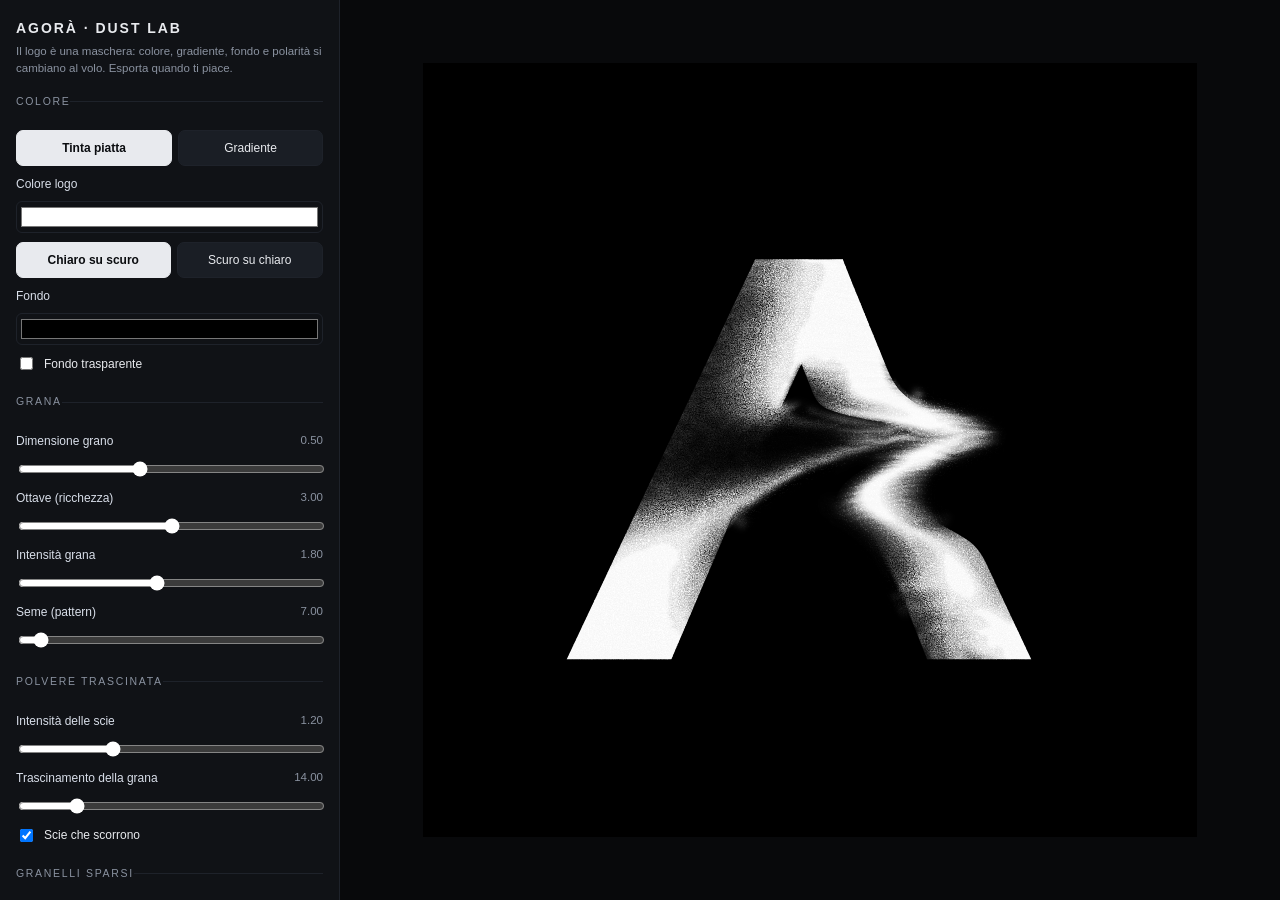
==== commit b191adfd: "Agorà dust v4: polvere sfumata e naturale, niente linee ai bordi - luce prolungata solo sui bordi ne" ====
--- a/agora-dust-lab.html
+++ b/agora-dust-lab.html
@@ -76,6 +76,14 @@
         <input type="range" id="gsd" min="1" max="120" step="1"></div>
     </fieldset>
 
+    <fieldset><legend>Polvere trascinata</legend>
+      <div class="row"><label for="tk">Intensità delle scie</label><output id="tk_v"></output>
+        <input type="range" id="tk" min="0" max="4" step="0.01"></div>
+      <div class="row"><label for="sw">Trascinamento della grana</label><output id="sw_v"></output>
+        <input type="range" id="sw" min="0" max="80" step="0.5"></div>
+      <div class="chk"><input type="checkbox" id="a_stream" checked><label for="a_stream">Scie che scorrono</label></div>
+    </fieldset>
+
     <fieldset><legend>Granelli sparsi</legend>
       <div class="row"><label for="sf">Dimensione granello</label><output id="sf_v"></output>
         <input type="range" id="sf" min="0.1" max="1.5" step="0.01"></div>
@@ -83,6 +91,8 @@
         <input type="range" id="ss" min="0" max="10" step="0.05"></div>
       <div class="row"><label for="st">Soglia</label><output id="st_v"></output>
         <input type="range" id="st" min="0.3" max="0.95" step="0.005"></div>
+      <div class="row"><label for="hl">Dispersione fuori dalla luce</label><output id="hl_v"></output>
+        <input type="range" id="hl" min="0" max="30" step="0.1"></div>
     </fieldset>
 
     <fieldset><legend>Movimento / turbolenza</legend>
@@ -129,151 +139,258 @@
      role="img" aria-labelledby="agoraTitle agoraDesc">
   <title id="agoraTitle">Agorà — logo dust</title>
   <desc id="agoraDesc">Logo Agorà con polvere procedurale. Il disegno è una maschera:
-  il colore si cambia con --ink (tinta piatta o url di un gradiente), il fondo con --bg
-  (di default trasparente), e si passa da chiaro-su-scuro a scuro-su-chiaro con --mask.</desc>
-
+  --ink colore o gradiente, --bg fondo (trasparente di default), --mask polarità.</desc>
   <style>
     #agoraDustLogo {
-      --ink: #ffffff;                 /* tinta o gradiente del logo: es. url(#agoraGradient) */
-      --bg: transparent;              /* fondo: transparent, #000, #fff, url(#...)           */
-      --mask: url(#agoraMaskLight);   /* url(#agoraMaskDark) = logo scuro su fondo chiaro    */
-      --glow: 1;                      /* 0..1.5 alone esterno                                */
-      --dust: 1;                      /* 0 = superficie pulita, 1 = polvere piena            */
-      /* colori del gradiente pronto all'uso */
+      --ink: #ffffff; --bg: transparent; --mask: url(#agoraMaskLight);
+      --glow: 1; --dust: 1;
       --c1: #ff8a3d; --c2: #ff2e63; --c3: #4d5bff;
     }
     #agoraBg   { fill: var(--bg); }
     #agoraInk  { fill: var(--ink); mask: var(--mask); }
     #agoraGlowLayer { opacity: var(--glow); }
     #agoraDustyLight, #agoraDustyDark { opacity: var(--dust); }
+    #agoraLight, #agoraDragMap { mix-blend-mode: screen; }
     @media (prefers-reduced-motion: reduce) {
-      #agoraBoil, #agoraDriftX, #agoraDriftY, #agoraSwirl, #agoraFlow { display: none; }
+      #agoraBoil, #agoraDriftX, #agoraDriftY, #agoraStream, #agoraSwirl, #agoraFlow { display: none; }
     }
   </style>
-
   <defs>
     <linearGradient id="agoraGradient" x1="0" y1="1" x2="1" y2="0">
-      <stop offset="0"   stop-color="var(--c1)"/>
-      <stop offset="0.5" stop-color="var(--c2)"/>
-      <stop offset="1"   stop-color="var(--c3)"/>
+      <stop offset="0" stop-color="var(--c1)"/><stop offset="0.5" stop-color="var(--c2)"/><stop offset="1" stop-color="var(--c3)"/>
     </linearGradient>
 
-    <clipPath id="agoraClip"><path d="M826.11 966.42L769.54 846.32C758.65 822.45 747.76 799.83 737.26 776.26C724.77 748.26 693.46 740.74 674.47 719.6L670.42 709.27L670.59 700.83C673.18 692.92 677.6 686.39 683.19 680.95C688.41 675.87 693.36 671.49 699.28 667.06C705.1 662.71 711.51 658.74 717.51 655.2C724.14 651.3 730.28 648.18 736.99 644.81C743.22 641.68 750.27 638.56 756.9 635.64C763.55 632.72 771.69 629.6 778.45 626.86C785.29 624.09 792.89 621.52 799.77 618.75C806.23 616.15 813.76 613.73 819.81 609.87C826.68 605.35 823.85 602.24 818.5 599.43C809.92 595.36 797.19 592.61 787.73 590.48C778.28 588.36 765.09 585.74 755.43 584C745.87 582.28 732.63 579.87 722.96 578.11C713.63 576.41 699.97 573.65 690.9 571.59C681.34 569.41 669.78 566.29 660.8 562.75C652.04 559.32 643.4 554.43 637.89 546.28C632.5 538.3 629.24 528.67 625.76 519.45C622.23 510.13 616.79 498.18 613.9 488.58L612.15 488.87L578.62 561.56C575.78 566.53 580.55 569.45 583.45 571.36C599.77 579.7 616.06 582.12 634.29 585.05C652.72 588 674.07 590.47 692.3 593.06C711.32 595.76 730.1 597.43 748.2 602.37C754.4 604.3 752.89 607.1 748.3 609.22C736.01 613.88 720.4 617.44 708.3 620.67C695.38 624.13 680.51 628.61 668.02 632.25C655.44 635.91 637.48 641.51 625.25 645.8C612.77 650.18 599.54 656.24 587.82 662.26C576.66 668 564.61 674.96 554.36 682.45C543.77 690.18 533.89 699 523.89 707.19C513.78 715.49 505.9 726.2 499.96 737.58L392.17 966.42L232.69 966.42L538.24 317.77L680.05 317.77C686.27 333.87 694.31 353.8 700.73 369.64C707.05 385.18 714.87 404.45 721.21 419.96C727.63 435.67 735.43 455.11 742 471.09C748.41 486.7 755.41 506.44 764.83 520.31C774.56 534.65 787.81 544.97 802.64 553.44C817.34 561.84 835.72 568.72 851.43 574.5C866.91 580.21 888.02 586.01 901.85 595.89C908.06 600.66 909.48 605.59 903.4 610.82C899.05 614.74 892.64 617.52 887.39 619.85C881.54 622.44 875.22 624.78 869.45 627.11C863.76 629.41 856.76 631.88 851.04 634.2C845.45 636.47 839.21 639.28 833.58 641.83C827.97 644.36 822.06 647.57 816.66 650.57C811.44 653.49 805.98 656.87 801.2 660.34C796.43 663.8 792.02 667.8 788.48 671.9C783.48 677.68 781.53 683.35 779.57 690.29L781.1 700.99C787.08 713.78 798.93 723.63 810.64 731.43C821.81 738.87 835.87 746.39 847.86 752.84C860.04 759.39 873.06 766.11 884.33 774.56C895.25 782.74 903.94 793.91 910.3 806.58L985.6 966.42L826.11 966.42Z"/></clipPath>
-
     <filter id="agoraSoften" x="-15%" y="-15%" width="130%" height="130%" color-interpolation-filters="sRGB">
-      <feGaussianBlur stdDeviation="2.0"/>
+      <feGaussianBlur stdDeviation="3.0"/>
     </filter>
     <filter id="agoraBloom" x="-25%" y="-25%" width="150%" height="150%" color-interpolation-filters="sRGB">
       <feGaussianBlur stdDeviation="2.0"/>
     </filter>
+    <filter id="agoraFeatherSoft" x="-10%" y="-10%" width="120%" height="120%"><feGaussianBlur stdDeviation="4.5"/></filter>
+    <filter id="agoraFeatherHard" x="-10%" y="-10%" width="120%" height="120%"><feGaussianBlur stdDeviation="1.1"/></filter>
+    <filter id="agoraFeatherZone" x="-10%" y="-10%" width="120%" height="120%"><feGaussianBlur stdDeviation="8.0"/></filter>
+    <!-- superficie pulita (--dust: 0): legge solo il canale della luce -->
+    <filter id="agoraPlain" x="-20%" y="-20%" width="140%" height="140%" color-interpolation-filters="sRGB">
+      <feColorMatrix type="matrix" values="1 0 0 0 0  1 0 0 0 0  1 0 0 0 0  0 0 0 1 0"/>
+    </filter>
+    <filter id="agoraPlainInv" x="-20%" y="-20%" width="140%" height="140%" color-interpolation-filters="sRGB">
+      <feFlood flood-color="#fff" result="white"/>
+      <feComposite in="SourceGraphic" in2="white" operator="over" result="o"/>
+      <feColorMatrix in="o" type="matrix" values="-1 0 0 0 1  -1 0 0 0 1  -1 0 0 0 1  0 0 0 0 1"/>
+    </filter>
+    <linearGradient id="agoraDragFade" gradientUnits="userSpaceOnUse" x1="0" y1="640" x2="0" y2="780">
+      <stop offset="0" stop-color="#00ff00"/><stop offset="1" stop-color="#000000"/>
+    </linearGradient>
+    <linearGradient id="agoraSoftFade" gradientUnits="userSpaceOnUse" x1="0" y1="698.4" x2="0" y2="838.4">
+      <stop offset="0" stop-color="#fff"/><stop offset="1" stop-color="#000"/>
+    </linearGradient>
+    <mask id="agoraSoftZone" maskUnits="userSpaceOnUse" x="0" y="0" width="1254" height="1254">
+      <rect width="1254" height="1254" fill="url(#agoraSoftFade)"/>
+    </mask>
+
+    <!-- sagoma della lettera: bordi esterni netti, bordi del fiume sfumati -->
+    <mask id="agoraShape" maskUnits="userSpaceOnUse" x="0" y="0" width="1254" height="1254">
+      <path fill="#fff" d="M392.17 966.42L232.69 966.42L538.24 317.77L680.05 317.77C686.27 333.87 694.31 353.8 700.73 369.64C707.05 385.18 714.87 404.45 721.21 419.96C727.63 435.67 735.43 455.11 742 471.09C748.41 486.7 755.41 506.44 764.83 520.31C774.56 534.65 787.81 544.97 802.64 553.44C817.34 561.84 835.72 568.72 851.43 574.5C866.91 580.21 888.02 586.01 901.85 595.89C908.06 600.66 909.48 605.59 903.4 610.82C899.05 614.74 892.64 617.52 887.39 619.85C881.54 622.44 875.22 624.78 869.45 627.11C863.76 629.41 856.76 631.88 851.04 634.2C845.45 636.47 839.21 639.28 833.58 641.83C827.97 644.36 822.06 647.57 816.66 650.57C811.44 653.49 805.98 656.87 801.2 660.34C796.43 663.8 792.02 667.8 788.48 671.9C783.48 677.68 781.53 683.35 779.57 690.29L781.1 700.99C787.08 713.78 798.93 723.63 810.64 731.43C821.81 738.87 835.87 746.39 847.86 752.84C860.04 759.39 873.06 766.11 884.33 774.56C895.25 782.74 903.94 793.91 910.3 806.58L985.6 966.42L826.11 966.42Z"/>
+      <g mask="url(#agoraSoftZone)"><path fill="#000" filter="url(#agoraFeatherSoft)" d="M826.11 990L769.54 846.32C758.65 822.45 747.76 799.83 737.26 776.26C724.77 748.26 693.46 740.74 674.47 719.6L670.42 709.27L670.59 700.83C673.18 692.92 677.6 686.39 683.19 680.95C688.41 675.87 693.36 671.49 699.28 667.06C705.1 662.71 711.51 658.74 717.51 655.2C724.14 651.3 730.28 648.18 736.99 644.81C743.22 641.68 750.27 638.56 756.9 635.64C763.55 632.72 771.69 629.6 778.45 626.86C785.29 624.09 792.89 621.52 799.77 618.75C806.23 616.15 813.76 613.73 819.81 609.87C826.68 605.35 823.85 602.24 818.5 599.43C809.92 595.36 797.19 592.61 787.73 590.48C778.28 588.36 765.09 585.74 755.43 584C745.87 582.28 732.63 579.87 722.96 578.11C713.63 576.41 699.97 573.65 690.9 571.59C681.34 569.41 669.78 566.29 660.8 562.75C652.04 559.32 643.4 554.43 637.89 546.28C632.5 538.3 629.24 528.67 625.76 519.45C622.23 510.13 616.79 498.18 613.9 488.58L612.15 488.87L578.62 561.56C575.78 566.53 580.55 569.45 583.45 571.36C599.77 579.7 616.06 582.12 634.29 585.05C652.72 588 674.07 590.47 692.3 593.06C711.32 595.76 730.1 597.43 748.2 602.37C754.4 604.3 752.89 607.1 748.3 609.22C736.01 613.88 720.4 617.44 708.3 620.67C695.38 624.13 680.51 628.61 668.02 632.25C655.44 635.91 637.48 641.51 625.25 645.8C612.77 650.18 599.54 656.24 587.82 662.26C576.66 668 564.61 674.96 554.36 682.45C543.77 690.18 533.89 699 523.89 707.19C513.78 715.49 505.9 726.2 499.96 737.58L392.17 990Z"/></g>
+      <path fill="#000" filter="url(#agoraFeatherHard)" d="M826.11 990L769.54 846.32C758.65 822.45 747.76 799.83 737.26 776.26C724.77 748.26 693.46 740.74 674.47 719.6L670.42 709.27L670.59 700.83C673.18 692.92 677.6 686.39 683.19 680.95C688.41 675.87 693.36 671.49 699.28 667.06C705.1 662.71 711.51 658.74 717.51 655.2C724.14 651.3 730.28 648.18 736.99 644.81C743.22 641.68 750.27 638.56 756.9 635.64C763.55 632.72 771.69 629.6 778.45 626.86C785.29 624.09 792.89 621.52 799.77 618.75C806.23 616.15 813.76 613.73 819.81 609.87C826.68 605.35 823.85 602.24 818.5 599.43C809.92 595.36 797.19 592.61 787.73 590.48C778.28 588.36 765.09 585.74 755.43 584C745.87 582.28 732.63 579.87 722.96 578.11C713.63 576.41 699.97 573.65 690.9 571.59C681.34 569.41 669.78 566.29 660.8 562.75C652.04 559.32 643.4 554.43 637.89 546.28C632.5 538.3 629.24 528.67 625.76 519.45C622.23 510.13 616.79 498.18 613.9 488.58L612.15 488.87L578.62 561.56C575.78 566.53 580.55 569.45 583.45 571.36C599.77 579.7 616.06 582.12 634.29 585.05C652.72 588 674.07 590.47 692.3 593.06C711.32 595.76 730.1 597.43 748.2 602.37C754.4 604.3 752.89 607.1 748.3 609.22C736.01 613.88 720.4 617.44 708.3 620.67C695.38 624.13 680.51 628.61 668.02 632.25C655.44 635.91 637.48 641.51 625.25 645.8C612.77 650.18 599.54 656.24 587.82 662.26C576.66 668 564.61 674.96 554.36 682.45C543.77 690.18 533.89 699 523.89 707.19C513.78 715.49 505.9 726.2 499.96 737.58L392.17 990Z"/>
+      <rect x="-40" y="966.42" width="1334" height="400" fill="#000"/>
+    </mask>
+    <!-- come sopra, ma nella zona morbida (fiume, bandiera) decide solo la luce -->
+    <mask id="agoraSurface" maskUnits="userSpaceOnUse" x="0" y="0" width="1254" height="1254">
+      <path fill="#fff" d="M392.17 966.42L232.69 966.42L538.24 317.77L680.05 317.77C686.27 333.87 694.31 353.8 700.73 369.64C707.05 385.18 714.87 404.45 721.21 419.96C727.63 435.67 735.43 455.11 742 471.09C748.41 486.7 755.41 506.44 764.83 520.31C774.56 534.65 787.81 544.97 802.64 553.44C817.34 561.84 835.72 568.72 851.43 574.5C866.91 580.21 888.02 586.01 901.85 595.89C908.06 600.66 909.48 605.59 903.4 610.82C899.05 614.74 892.64 617.52 887.39 619.85C881.54 622.44 875.22 624.78 869.45 627.11C863.76 629.41 856.76 631.88 851.04 634.2C845.45 636.47 839.21 639.28 833.58 641.83C827.97 644.36 822.06 647.57 816.66 650.57C811.44 653.49 805.98 656.87 801.2 660.34C796.43 663.8 792.02 667.8 788.48 671.9C783.48 677.68 781.53 683.35 779.57 690.29L781.1 700.99C787.08 713.78 798.93 723.63 810.64 731.43C821.81 738.87 835.87 746.39 847.86 752.84C860.04 759.39 873.06 766.11 884.33 774.56C895.25 782.74 903.94 793.91 910.3 806.58L985.6 966.42L826.11 966.42Z"/>
+      <g mask="url(#agoraSoftZone)"><path fill="#000" filter="url(#agoraFeatherSoft)" d="M826.11 990L769.54 846.32C758.65 822.45 747.76 799.83 737.26 776.26C724.77 748.26 693.46 740.74 674.47 719.6L670.42 709.27L670.59 700.83C673.18 692.92 677.6 686.39 683.19 680.95C688.41 675.87 693.36 671.49 699.28 667.06C705.1 662.71 711.51 658.74 717.51 655.2C724.14 651.3 730.28 648.18 736.99 644.81C743.22 641.68 750.27 638.56 756.9 635.64C763.55 632.72 771.69 629.6 778.45 626.86C785.29 624.09 792.89 621.52 799.77 618.75C806.23 616.15 813.76 613.73 819.81 609.87C826.68 605.35 823.85 602.24 818.5 599.43C809.92 595.36 797.19 592.61 787.73 590.48C778.28 588.36 765.09 585.74 755.43 584C745.87 582.28 732.63 579.87 722.96 578.11C713.63 576.41 699.97 573.65 690.9 571.59C681.34 569.41 669.78 566.29 660.8 562.75C652.04 559.32 643.4 554.43 637.89 546.28C632.5 538.3 629.24 528.67 625.76 519.45C622.23 510.13 616.79 498.18 613.9 488.58L612.15 488.87L578.62 561.56C575.78 566.53 580.55 569.45 583.45 571.36C599.77 579.7 616.06 582.12 634.29 585.05C652.72 588 674.07 590.47 692.3 593.06C711.32 595.76 730.1 597.43 748.2 602.37C754.4 604.3 752.89 607.1 748.3 609.22C736.01 613.88 720.4 617.44 708.3 620.67C695.38 624.13 680.51 628.61 668.02 632.25C655.44 635.91 637.48 641.51 625.25 645.8C612.77 650.18 599.54 656.24 587.82 662.26C576.66 668 564.61 674.96 554.36 682.45C543.77 690.18 533.89 699 523.89 707.19C513.78 715.49 505.9 726.2 499.96 737.58L392.17 990Z"/></g>
+      <path fill="#000" filter="url(#agoraFeatherHard)" d="M826.11 990L769.54 846.32C758.65 822.45 747.76 799.83 737.26 776.26C724.77 748.26 693.46 740.74 674.47 719.6L670.42 709.27L670.59 700.83C673.18 692.92 677.6 686.39 683.19 680.95C688.41 675.87 693.36 671.49 699.28 667.06C705.1 662.71 711.51 658.74 717.51 655.2C724.14 651.3 730.28 648.18 736.99 644.81C743.22 641.68 750.27 638.56 756.9 635.64C763.55 632.72 771.69 629.6 778.45 626.86C785.29 624.09 792.89 621.52 799.77 618.75C806.23 616.15 813.76 613.73 819.81 609.87C826.68 605.35 823.85 602.24 818.5 599.43C809.92 595.36 797.19 592.61 787.73 590.48C778.28 588.36 765.09 585.74 755.43 584C745.87 582.28 732.63 579.87 722.96 578.11C713.63 576.41 699.97 573.65 690.9 571.59C681.34 569.41 669.78 566.29 660.8 562.75C652.04 559.32 643.4 554.43 637.89 546.28C632.5 538.3 629.24 528.67 625.76 519.45C622.23 510.13 616.79 498.18 613.9 488.58L612.15 488.87L578.62 561.56C575.78 566.53 580.55 569.45 583.45 571.36C599.77 579.7 616.06 582.12 634.29 585.05C652.72 588 674.07 590.47 692.3 593.06C711.32 595.76 730.1 597.43 748.2 602.37C754.4 604.3 752.89 607.1 748.3 609.22C736.01 613.88 720.4 617.44 708.3 620.67C695.38 624.13 680.51 628.61 668.02 632.25C655.44 635.91 637.48 641.51 625.25 645.8C612.77 650.18 599.54 656.24 587.82 662.26C576.66 668 564.61 674.96 554.36 682.45C543.77 690.18 533.89 699 523.89 707.19C513.78 715.49 505.9 726.2 499.96 737.58L392.17 990Z"/>
+      <path fill="#fff" filter="url(#agoraFeatherZone)" d="M761.5 895.5C757 897.2 759.4 896.5 758.5 896.3C757.6 896.2 762.5 906.6 756.1 894.5C749.7 882.4 728.2 839 720 823.5C711.7 808 712.5 808.9 706.5 801.4C700.5 793.9 694.4 787.7 684.2 778.5C673.9 769.3 653.5 754.5 645 746.5C636.5 738.5 635.9 735.3 633 730.5C630.2 725.7 628.8 721.5 627.8 717.5C626.9 713.5 627 708.8 627.3 706.5C627.6 704.2 627.5 703.8 629.5 703.7C631.5 703.6 624.3 705.3 639.5 705.7C654.7 706.1 705 706.4 720.5 706C736 705.6 729.2 705.7 732.5 703.3C735.8 700.8 738.6 695.8 740.2 691.5C741.7 687.2 743.5 683.8 741.6 677.5C739.7 671.2 732.7 659.3 729 653.5C725.3 647.7 722.7 645.2 719.5 643C716.3 640.8 715.1 639.4 709.5 640.5C703.9 641.5 695.4 644.8 685.8 649.5C676.1 654.2 661 662.3 651.5 668.6C642 675 635.3 683.4 628.5 687.8C621.7 692.2 618.2 691 610.5 694.9C602.8 698.8 589.9 706.3 582.5 711.1C575.1 715.9 572.9 716 565.9 723.5C558.9 731 548.9 752.9 540.5 756.1C532.1 759.3 521.7 745.6 515.5 742.8C509.3 740 506.3 741.1 503.5 739.2C500.7 737.3 501.7 733.7 498.5 731.5C495.3 729.4 492.3 730.8 484.5 726.2C476.7 721.7 457.5 710.1 451.5 704.4C445.5 698.8 448.4 697 448.7 692.5C449 688 445.1 691.4 453.3 677.5C461.4 663.6 489 629.1 497.5 609.2C506 589.4 502.3 569.5 504.1 558.5C505.9 547.5 506.9 547.2 508.4 543.5C510 539.8 511.8 537.7 513.5 536.1C515.2 534.5 516.5 534.2 518.5 533.9C520.5 533.6 513.8 530.4 525.5 534.5C537.2 538.7 574.7 555.1 588.5 558.9C602.3 562.8 604 557.5 608.5 557.5C613 557.4 609.8 556.5 615.5 558.7C621.2 560.9 634.5 567.6 642.5 570.6C650.5 573.6 646 573.3 663.5 576.7C681 580.1 731.8 589.2 747.5 590.8C763.2 592.4 754.5 590.2 757.5 586.3C760.5 582.4 761.3 571.6 765.5 567.4C769.7 563.2 778.7 563 782.5 561.2C786.3 559.4 783 563.8 788.4 556.5C793.9 549.2 810.1 524.3 815.1 517.5C820.1 510.7 802.6 509.2 818.5 515.8C834.4 522.4 892.7 548.4 910.5 557C928.3 565.5 920.9 563 925.5 566.9C930.1 570.8 935 575.7 938.2 580.5C941.4 585.3 943.5 589.8 944.9 595.5C946.2 601.2 946.8 609 946.3 614.5C945.8 620 944.2 624.2 941.9 628.5C939.6 632.8 937.9 635.8 932.5 640.2C927.1 644.6 922 648.6 909.5 654.8C897 660.9 871.1 670.7 857.5 677C843.9 683.3 832.4 689.4 827.7 692.5C822.9 695.6 824.3 692.3 828.9 695.5C833.5 698.7 850.5 708.3 855.2 711.5C859.9 714.7 863 703 857 714.5C850.9 726 826.2 767.3 818.9 780.5C811.7 793.7 814 789.2 813.5 793.5C813 797.8 814.2 802.3 816 806.5C817.9 810.7 822.1 814.7 824.5 819C826.9 823.3 827.7 828.1 830.5 832.5C833.3 836.9 839.5 841.7 841.2 845.5C842.8 849.3 841.5 853.1 840.5 855.5C839.6 857.9 841.7 856.4 835.5 859.9C829.3 863.3 811.2 872.7 803.5 876.2C795.8 879.6 792.5 878.7 789.5 880.4C786.5 882.2 790.1 884 785.4 886.5C780.8 889 766 893.9 761.5 895.5Z"/>
+      <!-- sotto la base non passa nulla: base netta e a 0° -->
+      <rect x="-40" y="966.42" width="1334" height="400" fill="#000"/>
+    </mask>
 
     <filter id="agoraDustFx" x="-20%" y="-20%" width="140%" height="140%" color-interpolation-filters="sRGB">
-      <feTurbulence id="agoraGrainNoise" type="fractalNoise" baseFrequency="0.45" numOctaves="1" seed="7" result="noiseGrain"/>
-      <feOffset id="agoraGrainShift" in="noiseGrain" dx="0" dy="0" result="noiseGrainMoved"/>
-      <feColorMatrix in="noiseGrainMoved" type="matrix" result="grain"
-        values="1.65 0 0 0 -0.325 1.65 0 0 0 -0.325 1.65 0 0 0 -0.325 0 0 0 0 1"/>
-      <feTurbulence id="agoraSpeckNoise" type="fractalNoise" baseFrequency="0.7" numOctaves="1" seed="23" result="noiseSpeck"/>
-      <feColorMatrix in="noiseSpeck" type="matrix" result="speckMono"
-        values="1 0 0 0 0  1 0 0 0 0  1 0 0 0 0  0 0 0 0 1"/>
-      <feComponentTransfer in="speckMono" result="speck">
-        <feFuncR type="linear" slope="3.0" intercept="-1.8"/>
-        <feFuncG type="linear" slope="3.0" intercept="-1.8"/>
-        <feFuncB type="linear" slope="3.0" intercept="-1.8"/>
-        <feFuncA type="table" tableValues="1 1"/>
+      <!-- campo di flusso: guida il movimento della polvere -->
+      <feTurbulence id="agoraFlowNoise" type="fractalNoise" baseFrequency="0.011" numOctaves="2" seed="5" result="flow"/>
+      <!-- sorgente resa opaca (su nero; su bianco nella versione inversa): niente aloni grigi ai bordi -->
+      <feFlood flood-color="#000" result="black"/>
+      <feComposite in="SourceGraphic" in2="black" operator="over" result="opaque"/>
+      <feDisplacementMap id="agoraDisplace" in="opaque" in2="flow" scale="0" xChannelSelector="R" yChannelSelector="G" result="src"/>
+      <!-- canale rosso = luce, blu = intensità della grana, verde = dove la polvere è trascinata -->
+      <feColorMatrix in="src" type="matrix" values="1 0 0 0 0  1 0 0 0 0  1 0 0 0 0  0 0 0 1 0" result="surface"/>
+      <feColorMatrix in="src" type="matrix" values="0 1 0 0 0  0 1 0 0 0  0 1 0 0 0  0 0 0 0 1" result="drag"/>
+      <feColorMatrix in="src" type="matrix" values="0 0 1 0 0  0 0 1 0 0  0 0 1 0 0  0 0 0 0 1" result="k0"/>
+      <feGaussianBlur id="agoraGrainMapBlur" in="k0" stdDeviation="10.0" result="k"/>
+      <feComponentTransfer in="k" result="ik"><feFuncR type="table" tableValues="1 0"/><feFuncG type="table" tableValues="1 0"/><feFuncB type="table" tableValues="1 0"/></feComponentTransfer>
+      <!-- grana: rumore spazzato dal flusso -->
+      <feTurbulence id="agoraGrainNoise" type="fractalNoise" baseFrequency="0.5 0.34" numOctaves="3" seed="7" result="g0"/>
+      <feOffset id="agoraGrainShift" in="g0" dx="0" dy="0" result="g1"/>
+      <feDisplacementMap id="agoraSweep" in="g1" in2="flow" scale="14" xChannelSelector="R" yChannelSelector="G" result="g2"/>
+      <feColorMatrix in="g2" type="matrix" result="grain"
+        values="1.8 0 0 0 -0.4 1.8 0 0 0 -0.4 1.8 0 0 0 -0.4 0 0 0 0 1"/>
+      <!-- scie: polvere trascinata lungo il fiume -->
+      <feTurbulence id="agoraStreakNoise" type="fractalNoise" baseFrequency="0.01 0.16" numOctaves="3" seed="11" result="t0"/>
+      <feOffset id="agoraStreakShift" in="t0" dx="0" dy="0" result="t1"/>
+      <feDisplacementMap in="t1" in2="flow" scale="40" xChannelSelector="G" yChannelSelector="R" result="t2"/>
+      <feColorMatrix in="t2" type="matrix" result="streak"
+        values="1.2 0 0 0 -0.1 1.2 0 0 0 -0.1 1.2 0 0 0 -0.1 0 0 0 0 1"/>
+      <!-- miscela: grana dove k è alto, scie dove k è basso -->
+      <feComposite in="grain" in2="k" operator="arithmetic" k1="1" k2="0" k3="-0.5" k4="0.5" result="gK"/>
+      <feComposite in="ik" in2="drag" operator="arithmetic" k1="1" k2="0" k3="0" k4="0" result="sw"/>
+      <feComposite in="streak" in2="sw" operator="arithmetic" k1="1" k2="0" k3="-0.5" k4="0.5" result="sK"/>
+      <feComposite in="gK" in2="sK" operator="arithmetic" k1="0" k2="1" k3="1" k4="-0.5" result="texture"/>
+      <feBlend in="texture" in2="surface" mode="overlay" result="dusted"/>
+      <feComponentTransfer id="agoraTone" in="dusted" result="base">
+        <feFuncR type="linear" slope="1" intercept="0"/><feFuncG type="linear" slope="1" intercept="0"/><feFuncB type="linear" slope="1" intercept="0"/>
       </feComponentTransfer>
-      <feTurbulence id="agoraFlowNoise" type="fractalNoise" baseFrequency="0.006" numOctaves="2" seed="5" result="noiseFlow"/>
-      <feDisplacementMap id="agoraDisplace" in="SourceGraphic" in2="noiseFlow" scale="0.0"
-                         xChannelSelector="R" yChannelSelector="G" result="surface"/>
-      <feBlend in="grain" in2="surface" mode="overlay" result="dusted"/>
-      <feBlend in="speck" in2="dusted" mode="screen" result="dustedSpecks"/>
-      <feComponentTransfer in="dustedSpecks" result="toned">
-        <feFuncR id="agoraToneR" type="linear" slope="1" intercept="0"/>
-        <feFuncG type="linear" slope="1" intercept="0"/>
-        <feFuncB type="linear" slope="1" intercept="0"/>
+      <!-- granelli: grumi irregolari, trascinati dal flusso -->
+      <feTurbulence id="agoraSpeckNoise" type="fractalNoise" baseFrequency="0.34 0.21" numOctaves="3" seed="23" result="s0"/>
+      <feDisplacementMap in="s0" in2="flow" scale="22" xChannelSelector="G" yChannelSelector="R" result="s1"/>
+      <feColorMatrix in="s1" type="matrix" result="s2" values="1 0 0 0 0  1 0 0 0 0  1 0 0 0 0  0 0 0 0 1"/>
+      <feComponentTransfer in="s2" result="speck">
+        <feFuncR type="linear" slope="5.0" intercept="-3.0"/><feFuncG type="linear" slope="5.0" intercept="-3.0"/><feFuncB type="linear" slope="5.0" intercept="-3.0"/>
       </feComponentTransfer>
-      <feComposite in="toned" in2="surface" operator="in"/>
+      <feColorMatrix in="speck" type="luminanceToAlpha" result="speckA"/>
+      <!-- i granelli stanno dove c'è luce e si disperdono poco oltre -->
+      <feColorMatrix in="surface" type="luminanceToAlpha" result="lum"/>
+      <feGaussianBlur id="agoraHalo" in="lum" stdDeviation="9.0" result="halo"/>
+      <feComposite in="speckA" in2="halo" operator="in" result="speckLit0"/>
+      <!-- fuori dalla lettera solo nella zona morbida (la sagoma è nel canale alpha) -->
+      <feComposite in="speckLit0" in2="SourceAlpha" operator="in" result="speckLit"/>
+      <feFlood flood-color="#fff" result="white"/>
+      <feComposite in="white" in2="speckLit" operator="in" result="speckW0"/>
+      <feComponentTransfer in="speckW0" result="speckW"><feFuncA id="agoraSpeckGain" type="linear" slope="1.0" intercept="0"/></feComponentTransfer>
+      <feComposite in="speckW" in2="base" operator="over"/>
       <animate xlink:href="#agoraGrainNoise" attributeName="seed" values="7;19;31;43;55;67;79;91;7"
                dur="1.1s" calcMode="discrete" repeatCount="indefinite" id="agoraBoil"/>
       <animate xlink:href="#agoraGrainShift" attributeName="dx" values="0;46;0" dur="26s" repeatCount="indefinite" id="agoraDriftX"/>
       <animate xlink:href="#agoraGrainShift" attributeName="dy" values="0;-34;0" dur="37s" repeatCount="indefinite" id="agoraDriftY"/>
-      <animate xlink:href="#agoraDisplace" attributeName="scale" values="0;3.2;0" dur="17s" repeatCount="indefinite" id="agoraSwirl"/>
-      <animate xlink:href="#agoraFlowNoise" attributeName="baseFrequency" values="0.006;0.0085;0.006" dur="23s" repeatCount="indefinite" id="agoraFlow"/>
+      <animate xlink:href="#agoraStreakShift" attributeName="dx" values="0;-120;0" dur="19s" repeatCount="indefinite" id="agoraStream"/>
+      <animate xlink:href="#agoraSweep" attributeName="scale" values="14;22.4;14" dur="17s" repeatCount="indefinite" id="agoraSwirl"/>
+      <animate xlink:href="#agoraFlowNoise" attributeName="baseFrequency" values="0.011;0.01485;0.011" dur="23s" repeatCount="indefinite" id="agoraFlow"/>
     </filter>
     <filter id="agoraDustFxInv" x="-20%" y="-20%" width="140%" height="140%" color-interpolation-filters="sRGB">
-      <feTurbulence id="agoraGrainNoiseInv" type="fractalNoise" baseFrequency="0.45" numOctaves="1" seed="7" result="noiseGrain"/>
-      <feOffset id="agoraGrainShiftInv" in="noiseGrain" dx="0" dy="0" result="noiseGrainMoved"/>
-      <feColorMatrix in="noiseGrainMoved" type="matrix" result="grain"
-        values="1.65 0 0 0 -0.325 1.65 0 0 0 -0.325 1.65 0 0 0 -0.325 0 0 0 0 1"/>
-      <feTurbulence id="agoraSpeckNoiseInv" type="fractalNoise" baseFrequency="0.7" numOctaves="1" seed="23" result="noiseSpeck"/>
-      <feColorMatrix in="noiseSpeck" type="matrix" result="speckMono"
-        values="1 0 0 0 0  1 0 0 0 0  1 0 0 0 0  0 0 0 0 1"/>
-      <feComponentTransfer in="speckMono" result="speck">
-        <feFuncR type="linear" slope="3.0" intercept="-1.8"/>
-        <feFuncG type="linear" slope="3.0" intercept="-1.8"/>
-        <feFuncB type="linear" slope="3.0" intercept="-1.8"/>
-        <feFuncA type="table" tableValues="1 1"/>
+      <!-- campo di flusso: guida il movimento della polvere -->
+      <feTurbulence id="agoraFlowNoiseInv" type="fractalNoise" baseFrequency="0.011" numOctaves="2" seed="5" result="flow"/>
+      <!-- sorgente resa opaca (su nero; su bianco nella versione inversa): niente aloni grigi ai bordi -->
+      <feFlood flood-color="#fff" result="black"/>
+      <feComposite in="SourceGraphic" in2="black" operator="over" result="opaque"/>
+      <feDisplacementMap id="agoraDisplaceInv" in="opaque" in2="flow" scale="0" xChannelSelector="R" yChannelSelector="G" result="src"/>
+      <!-- canale rosso = luce, blu = intensità della grana, verde = dove la polvere è trascinata -->
+      <feColorMatrix in="src" type="matrix" values="1 0 0 0 0  1 0 0 0 0  1 0 0 0 0  0 0 0 1 0" result="surface"/>
+      <feColorMatrix in="src" type="matrix" values="0 1 0 0 0  0 1 0 0 0  0 1 0 0 0  0 0 0 0 1" result="drag"/>
+      <feColorMatrix in="src" type="matrix" values="0 0 1 0 0  0 0 1 0 0  0 0 1 0 0  0 0 0 0 1" result="k0"/>
+      <feGaussianBlur id="agoraGrainMapBlurInv" in="k0" stdDeviation="10.0" result="k"/>
+      <feComponentTransfer in="k" result="ik"><feFuncR type="table" tableValues="1 0"/><feFuncG type="table" tableValues="1 0"/><feFuncB type="table" tableValues="1 0"/></feComponentTransfer>
+      <!-- grana: rumore spazzato dal flusso -->
+      <feTurbulence id="agoraGrainNoiseInv" type="fractalNoise" baseFrequency="0.5 0.34" numOctaves="3" seed="7" result="g0"/>
+      <feOffset id="agoraGrainShiftInv" in="g0" dx="0" dy="0" result="g1"/>
+      <feDisplacementMap id="agoraSweepInv" in="g1" in2="flow" scale="14" xChannelSelector="R" yChannelSelector="G" result="g2"/>
+      <feColorMatrix in="g2" type="matrix" result="grain"
+        values="1.8 0 0 0 -0.4 1.8 0 0 0 -0.4 1.8 0 0 0 -0.4 0 0 0 0 1"/>
+      <!-- scie: polvere trascinata lungo il fiume -->
+      <feTurbulence id="agoraStreakNoiseInv" type="fractalNoise" baseFrequency="0.01 0.16" numOctaves="3" seed="11" result="t0"/>
+      <feOffset id="agoraStreakShiftInv" in="t0" dx="0" dy="0" result="t1"/>
+      <feDisplacementMap in="t1" in2="flow" scale="40" xChannelSelector="G" yChannelSelector="R" result="t2"/>
+      <feColorMatrix in="t2" type="matrix" result="streak"
+        values="1.2 0 0 0 -0.1 1.2 0 0 0 -0.1 1.2 0 0 0 -0.1 0 0 0 0 1"/>
+      <!-- miscela: grana dove k è alto, scie dove k è basso -->
+      <feComposite in="grain" in2="k" operator="arithmetic" k1="1" k2="0" k3="-0.5" k4="0.5" result="gK"/>
+      <feComposite in="ik" in2="drag" operator="arithmetic" k1="1" k2="0" k3="0" k4="0" result="sw"/>
+      <feComposite in="streak" in2="sw" operator="arithmetic" k1="1" k2="0" k3="-0.5" k4="0.5" result="sK"/>
+      <feComposite in="gK" in2="sK" operator="arithmetic" k1="0" k2="1" k3="1" k4="-0.5" result="texture"/>
+      <feBlend in="texture" in2="surface" mode="overlay" result="dusted"/>
+      <feComponentTransfer id="agoraToneInv" in="dusted" result="base">
+        <feFuncR type="linear" slope="1" intercept="0"/><feFuncG type="linear" slope="1" intercept="0"/><feFuncB type="linear" slope="1" intercept="0"/>
       </feComponentTransfer>
-      <feTurbulence id="agoraFlowNoiseInv" type="fractalNoise" baseFrequency="0.006" numOctaves="2" seed="5" result="noiseFlow"/>
-      <feDisplacementMap id="agoraDisplaceInv" in="SourceGraphic" in2="noiseFlow" scale="0.0"
-                         xChannelSelector="R" yChannelSelector="G" result="surface"/>
-      <feBlend in="grain" in2="surface" mode="overlay" result="dusted"/>
-      <feBlend in="speck" in2="dusted" mode="screen" result="dustedSpecks"/>
-      <feComponentTransfer in="dustedSpecks" result="toned">
-        <feFuncR id="agoraToneInvR" type="linear" slope="1" intercept="0"/>
-        <feFuncG type="linear" slope="1" intercept="0"/>
-        <feFuncB type="linear" slope="1" intercept="0"/>
+      <!-- granelli: grumi irregolari, trascinati dal flusso -->
+      <feTurbulence id="agoraSpeckNoiseInv" type="fractalNoise" baseFrequency="0.34 0.21" numOctaves="3" seed="23" result="s0"/>
+      <feDisplacementMap in="s0" in2="flow" scale="22" xChannelSelector="G" yChannelSelector="R" result="s1"/>
+      <feColorMatrix in="s1" type="matrix" result="s2" values="1 0 0 0 0  1 0 0 0 0  1 0 0 0 0  0 0 0 0 1"/>
+      <feComponentTransfer in="s2" result="speck">
+        <feFuncR type="linear" slope="5.0" intercept="-3.0"/><feFuncG type="linear" slope="5.0" intercept="-3.0"/><feFuncB type="linear" slope="5.0" intercept="-3.0"/>
       </feComponentTransfer>
-      <feComponentTransfer in="toned" result="inverted">
+      <feColorMatrix in="speck" type="luminanceToAlpha" result="speckA"/>
+      <!-- i granelli stanno dove c'è luce e si disperdono poco oltre -->
+      <feColorMatrix in="surface" type="luminanceToAlpha" result="lum"/>
+      <feGaussianBlur id="agoraHaloInv" in="lum" stdDeviation="9.0" result="halo"/>
+      <feComposite in="speckA" in2="halo" operator="in" result="speckLit0"/>
+      <!-- fuori dalla lettera solo nella zona morbida (la sagoma è nel canale alpha) -->
+      <feComposite in="speckLit0" in2="SourceAlpha" operator="in" result="speckLit"/>
+      <feFlood flood-color="#fff" result="white"/>
+      <feComposite in="white" in2="speckLit" operator="in" result="speckW0"/>
+      <feComponentTransfer in="speckW0" result="speckW"><feFuncA id="agoraSpeckGainInv" type="linear" slope="1.0" intercept="0"/></feComponentTransfer>
+      <feComposite in="speckW" in2="base" operator="over" result="final0"/>
+      <feComponentTransfer in="final0">
         <feFuncR type="table" tableValues="1 0"/><feFuncG type="table" tableValues="1 0"/><feFuncB type="table" tableValues="1 0"/>
       </feComponentTransfer>
-      <feComposite in="inverted" in2="surface" operator="in"/>
     </filter>
 
-    <!-- campo luminoso vettoriale: è il "disegno" del logo, usato come maschera -->
-    <g id="agoraField" clip-path="url(#agoraClip)" filter="url(#agoraSoften)">
-      <path fill="#000" d="M826.11 966.42L769.54 846.32C758.65 822.45 747.76 799.83 737.26 776.26C724.77 748.26 693.46 740.74 674.47 719.6L670.42 709.27L670.59 700.83C673.18 692.92 677.6 686.39 683.19 680.95C688.41 675.87 693.36 671.49 699.28 667.06C705.1 662.71 711.51 658.74 717.51 655.2C724.14 651.3 730.28 648.18 736.99 644.81C743.22 641.68 750.27 638.56 756.9 635.64C763.55 632.72 771.69 629.6 778.45 626.86C785.29 624.09 792.89 621.52 799.77 618.75C806.23 616.15 813.76 613.73 819.81 609.87C826.68 605.35 823.85 602.24 818.5 599.43C809.92 595.36 797.19 592.61 787.73 590.48C778.28 588.36 765.09 585.74 755.43 584C745.87 582.28 732.63 579.87 722.96 578.11C713.63 576.41 699.97 573.65 690.9 571.59C681.34 569.41 669.78 566.29 660.8 562.75C652.04 559.32 643.4 554.43 637.89 546.28C632.5 538.3 629.24 528.67 625.76 519.45C622.23 510.13 616.79 498.18 613.9 488.58L612.15 488.87L578.62 561.56C575.78 566.53 580.55 569.45 583.45 571.36C599.77 579.7 616.06 582.12 634.29 585.05C652.72 588 674.07 590.47 692.3 593.06C711.32 595.76 730.1 597.43 748.2 602.37C754.4 604.3 752.89 607.1 748.3 609.22C736.01 613.88 720.4 617.44 708.3 620.67C695.38 624.13 680.51 628.61 668.02 632.25C655.44 635.91 637.48 641.51 625.25 645.8C612.77 650.18 599.54 656.24 587.82 662.26C576.66 668 564.61 674.96 554.36 682.45C543.77 690.18 533.89 699 523.89 707.19C513.78 715.49 505.9 726.2 499.96 737.58L392.17 966.42L232.69 966.42L538.24 317.77L680.05 317.77C686.27 333.87 694.31 353.8 700.73 369.64C707.05 385.18 714.87 404.45 721.21 419.96C727.63 435.67 735.43 455.11 742 471.09C748.41 486.7 755.41 506.44 764.83 520.31C774.56 534.65 787.81 544.97 802.64 553.44C817.34 561.84 835.72 568.72 851.43 574.5C866.91 580.21 888.02 586.01 901.85 595.89C908.06 600.66 909.48 605.59 903.4 610.82C899.05 614.74 892.64 617.52 887.39 619.85C881.54 622.44 875.22 624.78 869.45 627.11C863.76 629.41 856.76 631.88 851.04 634.2C845.45 636.47 839.21 639.28 833.58 641.83C827.97 644.36 822.06 647.57 816.66 650.57C811.44 653.49 805.98 656.87 801.2 660.34C796.43 663.8 792.02 667.8 788.48 671.9C783.48 677.68 781.53 683.35 779.57 690.29L781.1 700.99C787.08 713.78 798.93 723.63 810.64 731.43C821.81 738.87 835.87 746.39 847.86 752.84C860.04 759.39 873.06 766.11 884.33 774.56C895.25 782.74 903.94 793.91 910.3 806.58L985.6 966.42L826.11 966.42Z"/>
-      <path fill="#0b0b0b" d="M979.8 972.2C951 971.3 844.5 979.4 825.8 966.4C799.9 954.4 799.4 909.8 792.7 895.5C785.9 881.1 793.2 896.5 785.6 880.4C778.1 864.5 754.4 816.7 745.1 799.5C737.1 782.3 731 782.4 727.7 777.5C723.9 772.6 730 775.7 725.1 769.9C719.5 764.1 696.5 750 685.7 742.7C675 735.4 670.2 732.1 667.3 726.4C665.1 720.7 666.6 714.5 669.4 708.5C672.2 702.5 678 696.3 683.5 690.5C688.7 684.7 692.3 680.3 700.4 673.7C708.3 667.1 726.8 655.5 732.5 650.8C738.2 646.1 735.8 647.4 735 645.5C734.2 643.6 728.4 641.3 727.8 639.5C727.3 637.7 728.9 635.8 731.8 634.5C734.7 633.2 741.4 633.1 745 631.3C748.6 629.5 759.6 623.5 753.6 623.9C747.7 624.3 726.1 627.8 708.6 632.5C691.1 637.1 667.5 643.8 644.8 652.4C622 661 598.8 673.2 581 684.1C563.3 695.1 547.6 706.9 534.3 717.2C520.7 727.9 508.2 739.6 499.1 749.3C491.4 759 502.5 737.7 483.4 774.2C465.7 810.4 438.6 936.4 393.6 969.1C349.9 1001.2 257.5 969 231.1 967.2C204.8 965.8 222.5 979.2 232 960.7C241.4 941.6 262.7 897.5 284.7 850.8C306.9 804.1 351 711.1 366.4 681.5C381.4 651.7 372 676 374.1 671.5C376.3 667 376.4 659.8 379.2 654.5C381.9 649.2 386.9 646.7 390.2 639.5C393.6 632.3 392.9 625.5 399.4 611.5C405.8 597.5 423.4 566.8 428.6 555.5C433.9 544.2 429 547.7 430.9 543.5C432.7 539.3 437.6 535 439.8 530.5C441.9 526 441.4 521.3 443.6 516.5C445.9 511.7 437.5 534.5 453.1 501.5C468.8 468.5 499.8 349.7 536.9 318.3C575.4 286.5 646.9 290.1 681.8 317.1C716.3 343.9 731.9 442.3 745.7 473.7C758.2 505.3 754.8 495.9 762.2 506.2C769.4 516.8 780.4 529.2 790.5 536.9C800.8 544.4 805.1 545.1 822.7 551.2C840.5 556.9 878.3 564.5 896.4 572.2C914 580.2 924.9 590 930.8 596.3C936.8 602.6 934.1 606 931.7 610.4C929.2 614.7 930.6 616.2 916.3 622.2C902.2 628.6 860.7 643.5 845.3 650.5C830.2 657.7 831 658.2 825.8 663.4C820.7 668.6 816.3 676 813.7 680.7C811.2 685.3 811.4 687.4 811 692C810.7 696.6 809.6 702.4 812.1 708.7C814.4 715 820.1 723.7 825.3 730C830.5 736.1 831.7 738.3 843.2 745.5C854.6 753.2 880.6 766.9 892.2 777.2C903.6 787.2 900.2 773.2 913.9 804.5C929.2 835.1 974.4 932.7 985.4 960.7C992.5 996.9 1011.7 971.7 979.8 972.2ZM696.1 586.9C710.9 588.1 720.4 587.7 726.2 587.3C732 587 741.4 587.8 731.2 584.7C720.9 581.5 679.6 572.1 665 567.3C650.8 562.2 649.5 560.3 644.4 556.5C639.2 552.9 639 553.9 633.8 544.9C628.8 535.7 621.7 499.9 610.9 501.7C601.1 503.2 590.3 543.2 587.2 553.3C584.3 564.5 587.2 559.3 592.3 563.4C597 567.1 610.1 573.8 615.2 575.7C620.3 577.6 619.6 573.7 623.4 574.4C627.2 575.1 625.4 577.8 637.8 579.9C650 581.9 681.3 585.6 696.1 586.9ZM479.3 661.9C481.8 662.2 484 661.9 486.1 660.8C488.1 659.5 489.3 655.3 492.1 654.8C494.8 654.1 500.4 657.6 502.3 656.9C504.1 656.2 502 651.3 502.7 650.4C503.4 649.5 505.7 651.9 506.4 651.4C507.1 650.9 507.4 648.7 506.8 647.5C506.2 646.3 502.4 645.5 503 644.5C503.5 643.6 508.3 641.9 510 641.9C511.6 641.7 513.1 642.7 512.8 643.7C512.5 644.6 508.9 645.4 508.5 647.5C508.1 649.7 507.9 655.8 510.4 656.2C512.9 656.8 520.7 651 523.4 650.3C526.2 649.7 524.3 652.6 526.7 652.8C529 652.9 533.9 650.3 537.7 651C541.5 651.6 546.7 656.5 548.9 656.4C551.2 656.3 548.7 651.3 550.9 650.6C553.1 650 559.4 653.5 562.1 652.4C564.9 651.3 564.2 645.3 568 644.2C571.7 643.3 580 647.5 584.2 646.5C588.4 645.5 584.8 641.2 593.1 638.3C601.5 635.3 627.8 631.6 635.8 628.9C643.8 626.4 637.3 622.6 638.9 622.4C640.6 622.1 643 627.3 645.8 627.7C648.5 628.1 650.5 626.9 655.4 624.5C660.3 622.2 670.9 616.7 674.4 613.4C677.8 610.1 680.2 607.6 676.8 604.4C673.5 601.2 659.5 596 654 594.5C648.5 593.2 647.7 596.4 643.9 595.9C640 595.4 641.9 593.4 631.1 591.8C620.4 590.3 590.5 588.5 580.7 588.7C570.6 588.3 576.2 588.3 573.2 590.2C570.3 592 566.4 597.7 563.1 599.8C559.9 602 556.4 601.4 553.9 602.8C551.3 604 549.3 605.6 548.2 607.8C547 610.1 547.5 615.9 546.4 616.4C545.3 616.8 542 612.6 541.2 610.7C540.4 608.8 542.8 604.3 541.6 605.1C540.4 605.9 535.6 615.4 534.1 615.7C532.6 615.9 534.7 608.9 532.5 606.3C530.3 603.7 522.8 600.6 521 600.1C519.2 599.6 522 603.1 521.2 603.3C520.4 603.4 517.4 601 516 601C514.6 600.9 510.9 602.4 512.6 603.1C514.4 603.9 523.4 604.3 526.4 605.5C529.3 606.7 531.6 608.4 530.4 610.5C529.4 612.6 522.3 616.9 520 617.8C517.7 618.8 517.2 617.9 516.8 616.2C516.4 614.5 519 607.9 517.4 607.4C515.9 607 509.9 613.6 507.7 613.6C505.5 613.6 505.6 608 504.4 607.4C503.3 607 501 609.5 500.9 610.9C500.9 612.3 504 614.7 504.2 615.9C504.3 617.1 502.8 618.6 501.9 618.3C501 618 500.2 614.7 498.7 613.9C497.3 613.2 493.8 614.5 493.1 613.7C492.4 612.9 496 609.8 494.9 608.7C493.8 607.7 488 606 486.6 607.7C485.3 609.4 485.6 616.6 486.6 618.6C487.6 620.6 491.4 618.4 493 619.6C494.7 620.9 494.5 625.5 496.2 626.1C497.9 626.6 501.9 623.3 503.2 623.4C504.5 623.3 505.9 624.2 503.7 625.8C501.8 627.5 493.5 634 490.4 633.3C487.5 632.6 487.9 623.8 486.1 621.5C484.1 619.3 481.9 618.9 479.1 619.8C476.3 620.8 469.4 624.9 468.9 627.2C468.3 629.5 474.5 631.9 475.4 633.3C476.2 634.7 475.9 635.5 473.6 635.4C471.3 635.3 463.8 633.7 461.5 632.6C459.3 631.4 461 629.1 459.6 628.6C458.1 628.1 454.8 627.4 452.7 629.8C450.5 632.1 448 639.8 447 642.8C445.9 645.8 445 646.1 446.3 647.8C447.3 649.5 451.6 652.4 453.9 653C456.2 653.6 457.6 650.8 459.8 651.5C462.1 652 465.7 656.6 467.9 656.5C470.1 656.2 472.1 649.4 472.8 649.9C473.5 650.3 470.8 657 471.9 659C473.1 660.9 477 661.6 479.3 661.9Z"/>
-        <path fill="#181818" d="M941 969.5C913.1 968.8 834 970.2 826.3 966.8C815.7 963.7 820.2 953.9 818.1 949.4C816 944.9 815.5 943.8 813.4 939.5C811.4 935.2 807.5 926.8 805.9 923.5C804.3 920.2 806.4 924.5 804 919.5C801.7 914.5 793.9 898.1 791.8 893.6C789.6 889 792.3 894.7 791.3 892.5C790.3 890.3 787.7 884.9 785.6 880.4C783.5 875.9 780.6 869.7 778.6 865.5C776.6 861.3 775.8 859.5 773.9 855.5C771.9 851.5 768.8 844.8 767.2 841.5C765.6 838.2 766.3 839.9 764.1 835.7C761.9 831.5 757.1 822.4 754.3 816.5C751.7 810.6 750.4 803.3 749.5 800.5C748.7 797.7 748.9 802.7 746.9 799.5C744.9 796.3 740.4 784.8 738.4 781.5C736.7 778.2 735.4 780.7 734.7 779.7C734.1 778.7 739.1 783 734.8 775.5C729.9 768 697.1 743.8 684.6 734.5C672.8 725.2 675.5 723.5 674.8 719.5C674.5 715.5 679.4 712.7 679.8 710.5C680.1 708.3 675.7 709.3 677 706.5C678.3 703.7 682.4 698.7 686.8 693.5C691.1 688.3 692.1 683.3 702 675.5C711.6 667.7 738 651.8 745.1 646.3C752.1 640.7 747.1 644.2 745.7 642.6C744.3 641 736.2 637.8 736.6 636.5C737 635.2 743.6 636.9 747.9 634.9C752.1 632.9 759.7 627.1 762.4 624.7C765.1 622.4 764.4 621.6 764.1 620.7C763.7 619.9 771.3 617.3 760.1 619.7C749.1 622.3 717.3 628.5 696.8 634.6C676.3 640.5 653 648.2 632.1 656.4C612.3 664.5 597 673 581.1 683.1C565.2 693.3 545.5 708 533.8 716.3C521.3 724.7 518.9 726.4 509.8 735C501.4 743.8 507.5 728.3 486.4 767.4C467.8 805.9 438 935.2 392.5 968.9C348.4 1001.9 240.3 1001.2 231.3 966.4C222.6 931.5 309 801.3 331.4 754.4C353.9 707.6 361.4 698.6 367.6 686.5C373.6 674.3 366.3 683.6 367.3 681.5C368.1 679.4 370.7 674.9 372.6 673.9C374.6 672.9 378.4 676.1 379 675.5C379.6 674.9 375.5 671.8 376 670.5C376.5 669.2 381.6 668.5 382 667.5C382.4 666.5 378.8 666.5 378.4 664.5C378.1 662.5 378.5 657.2 380 655.5C381.6 653.8 386.8 655.3 387.3 654.5C387.8 653.7 383.4 651.6 383 650.5C382.5 649.4 382.3 648.8 384.3 647.6C386.1 646.5 392.3 643.6 394.9 643.6C397.6 643.5 399 646.4 399.9 647.4C400.6 648.5 401.4 649.2 399.8 649.8C398.3 650.5 391.3 648.7 390.5 651.5C389.6 654.3 394 664.8 395 666.4C396 668.1 395.7 662.3 396.5 661.5C397.3 660.7 399.3 662.2 399.7 661.5C400.1 660.8 398.4 657.1 398.9 657.4C399.3 657.8 400.9 662.4 402.8 663.6C404.6 664.8 409.5 662.4 409.8 664.5C410.3 666.6 403.5 675.5 404.7 676C406 676.6 414.3 667.2 417.5 667.8C420.7 668.4 423 679.1 424.4 679.5C425.7 679.9 421.8 670.1 425.3 670C428.9 670 442.1 678.8 445.6 679.4C449.4 680 447.5 674.5 447.1 673.8C446.7 673.1 444.6 675.7 443.1 675.4C441.6 675 438.8 673.5 438.4 671.5C438 669.5 440.3 664 441.1 663.5C441.9 663 442.3 668.1 443.3 668.5C444.3 668.9 444.7 665 447 665.9C449.4 666.9 454.9 673.2 457 674.2C459.2 675.1 460.5 672.7 460.4 671.6C460.4 670.5 455.1 669.2 456.7 667.6C458.2 666 468.2 662.6 470 662.4C471.8 662.2 467.4 665.5 467.6 666.7C467.7 667.9 471.4 668.5 470.6 669.7C469.8 670.8 462.9 672.4 462.8 673.5C462.4 674.7 467.6 677.1 469 676.4C470.5 675.8 469.9 670.7 471 670C472.1 669.1 474.8 672.6 475.3 671.6C475.8 670.7 473.3 665.5 474 664.3C474.7 663.1 478.5 663.9 479.3 664.8C480.1 665.7 478 668.6 479.1 669.7C480.2 670.7 483.9 672.2 486.2 670.8C488.4 669.5 489 663 492.2 661.5C495.4 659.9 502.9 661.9 505.4 661.3C508 660.6 506.3 657.1 507.4 657.7C508.4 658.4 509.9 663.5 511.6 665C513.5 666.6 515.4 667.6 518 666.9C520.6 666.4 525.7 662.9 526.5 661.3C527.2 659.8 523.2 658.5 522.9 657.4C522.5 656.3 522.4 653.8 524.7 654.9C527 656 531.9 662.5 536 663.9C540.1 665.4 546.8 664.6 551.3 663.4C555.5 662.3 558.9 657.9 561.2 657C563.6 656.1 564.5 658.8 565.3 658C566.1 657.4 563.4 653.7 566.1 652.5C569 651.3 576.7 652.5 582.3 650.9C587.8 649.1 595.4 643.3 599.2 642.3C603 641.3 602 646.1 605.2 644.9C608.4 643.7 610.5 638 618.5 635.4C626.7 632.9 645.6 632 654.5 629.4C663.2 626.9 666.4 621.7 670.5 620.1C674.7 618.3 677.3 620.9 680.5 619.5C683.7 618.3 688.2 615.1 689.6 612.4C690.9 609.6 694 607 688.5 603.3C683 599.7 664.6 592.4 656.5 590.5C648.4 588.6 643.7 592.8 639.5 592.3C635.3 591.9 636.9 588.4 632 587.7C627.1 586.9 617.7 589 610.4 588.1C603.1 587.1 594 582.6 588 582.2C581.8 581.8 577.6 581.9 573.9 584C570.3 586 568.7 593.6 566.4 595.1C564 596.6 561.6 592.6 559.4 593C557.3 593.4 554.6 598.4 553.5 597.7C552.4 597 554.1 588.7 552.9 588.8C551.6 588.8 548 597.4 546.3 597.9C544.5 598.3 544.6 592.3 542.7 591.6C540.8 590.8 535.8 594 535 593.5C534.1 593.1 538.1 589.2 537.5 588.9C536.8 588.4 532.3 590.1 531.5 591.4C530.7 592.7 533.5 595.2 532.8 596.5C532.3 597.8 529.6 599.1 528 599.3C526.4 599.6 523.9 599 523.3 598.3C522.8 597.6 526.5 595.9 524.8 594.8C522.9 593.9 516.4 592.8 512.6 592.2C508.8 591.5 503.9 590.9 501.7 591.2C499.6 591.4 500.8 594.1 499.8 593.8C498.9 593.5 495.7 590.9 496 589.6C496.4 588.3 501.7 586.7 501.8 585.7C501.9 584.7 497.9 583 496.5 583.5C495.2 584.1 495.5 587.7 493.9 589.1C492.1 590.5 488.4 592.4 486.1 592C483.8 591.4 481 588.8 480.2 586.3C479.6 583.9 483.2 578.2 481.8 577C480.4 576 474.9 580.8 472.2 579.8C469.5 578.9 466.9 572.5 465.3 571.4C463.7 570.5 462.3 572.4 462 573.9C461.9 575.4 463.9 579.6 463.5 580.5C463.1 581.3 460.4 581.1 459.9 578.9C459.4 576.8 461.1 570.1 460.2 567.8C459.6 565.6 456.4 567.6 455.4 565.8C454.4 564 455 558.7 454.2 556.7C453.3 554.7 450.7 556.7 450.1 553.6C449.6 550.6 451.8 540.7 450.8 538.8C449.8 536.9 444.4 541.4 443.8 542.5C443.2 543.6 446.8 544.1 447.2 545.6C447.4 547.1 445.3 548.4 446 551.6C446.6 554.8 451.2 563 450.9 564.7C450.6 566.4 445.9 561.8 444.1 561.9C442.3 562.1 440 564 439.7 565.6C439.3 567.2 440.4 570.7 442.3 571.3C444.1 571.9 448.7 568.2 450.9 569.2C453 570.2 453.3 575.6 454.8 577.5C456.4 579.2 459.6 577.5 460.5 580C461.5 582.4 460.8 590 460.1 592C459.4 594 456.9 593.2 456.3 592C455.6 590.8 457.5 585.5 455.9 584.5C454.2 583.6 447 586.5 446.2 586.3C445.4 586.2 450.3 584.9 451 583.8C451.8 582.6 451.9 580.2 451 579.7C450 579.2 446.8 581.3 445.2 580.9C443.5 580.6 442.2 576.3 441.3 577.4C440.4 578.6 439.6 585.4 440.1 587.8C440.7 590.1 442.7 590.8 444.3 591.1C446 591.4 449 589.3 450.1 589.6C451.3 589.8 453.7 590 451.4 592.9C449.3 595.8 441.1 603.6 436.6 606.8C432.3 609.9 426.7 611.9 425 611.7C423.4 611.4 425.9 606.6 426.9 605.5C427.9 604.3 430.6 605.7 430.9 604.7C431.2 603.7 428.2 600.9 428.6 599.7C429.1 598.5 432.3 597.3 433.7 597.5C435.1 597.7 435.4 601.7 436.6 601.2C437.9 600.8 441.1 595.9 441.1 594.8C441 593.7 438 595.7 436.5 594.6C435.2 593.6 433 592.2 432.6 588.7C432.2 585.2 434.6 578 434 573.6C433.6 569.2 430.2 562.1 429.7 562.1C429.2 562.1 432.4 570.9 431.3 573.6C430.4 576.3 424.1 577.3 423.7 578.6C423.3 579.9 429 581.1 429.1 581.6C429.4 582.1 426.1 580.6 424.9 581.4C423.7 582.3 421.9 584.6 421.5 586.6C421.2 588.6 421.4 592.3 422.4 593.6C423.4 594.9 426.8 593.6 427.4 594.6C428.1 595.7 426.8 598.6 425.9 599.3C425 600.1 422.3 598.7 422.1 599.6C421.9 600.5 424.9 603.2 424.7 604.6C424.6 606 422.7 609.4 421.1 607.7C419.5 606.1 417 596.8 415.1 594.5C413.2 592.3 407.9 599.9 409.6 594.5C411.3 589.1 420.7 568.3 425 562.4C429.1 556.5 433.4 562 434.5 559C435.6 556 431 547.6 431.3 544.5C431.6 541.4 435.2 542.3 436.4 540.5C437.5 538.7 436.6 535.3 438.1 533.5C439.5 531.7 444.4 531.2 445 529.5C445.8 527.8 441.9 526.7 442.5 523.5C442.9 520.3 446.7 513.1 448.2 510.5C449.6 507.9 450.3 506.4 451 507.9C451.7 509.3 451.1 519.3 452.8 519.2C454.5 519.2 460.9 509.8 461.1 507.5C461.3 505.2 455 507.4 454 505.5C453 503.6 454 499 454.9 496.2C455.9 493.4 457.9 489.6 459.7 488.8C461.5 488 465.8 492.3 465.9 491.4C466.1 490.5 460.1 487 460.7 483.5C461.4 480 467.5 474.9 469.5 470.5C471.5 466.1 471 458.9 472.4 456.9C473.8 454.9 476.9 460.5 477.9 458.4C478.9 456.3 477.1 448.3 478.3 444.5C479.5 440.7 483.6 438.2 484.9 435.5C486.2 432.8 477 447.8 485.8 428.5C494.5 409.2 505 338.3 536.9 319.3C569.9 299.9 645.9 288.3 681.8 317.8C717.4 347.7 738.3 458.9 751.9 490.9C763.5 523.7 756.8 502.3 763 510C769.2 517.7 779.8 530.5 789.6 537.9C799.8 545.2 805.4 546.7 822.7 552.9C840.2 558.6 879 568.5 893.4 573.7C907.7 579.1 904 578.8 909.6 583C915.1 587.1 923.4 594.1 926.6 598.2C930 602.2 931 603.8 929 607.5C926.7 611.2 928.2 614.1 914.2 620.3C900.3 627 859.5 641.8 843.9 649C828.4 656.4 827.9 657.9 822.4 662.9C816.8 667.9 813 673.2 810.4 678.2C807.5 683.1 806.1 687 805.9 693C805.7 699.1 804.8 707 809.4 714.6C813.8 722.2 828.5 732.6 833.3 738C838.3 743.4 834.7 745.2 838.3 747.6C841.7 750.1 845.3 748.2 854.5 753C863.6 758 883.8 771.2 892 778.1C900.3 784.9 901.2 787.4 905.5 793.5C909.9 799.5 906.7 785.7 918.4 814.5C931.8 842.8 975.6 937.5 984.4 965.2C991.4 998.3 987.1 970.5 978.7 971.6C971.5 971.9 968.5 971.3 941 969.5ZM730.6 590.1C738.7 589.7 754.2 590.3 743.1 586.5C731.9 582.7 680.6 571.7 664 566C647.7 560.3 648.3 558.2 643.4 554.6C638.5 551.3 639.8 553.9 634.9 544.9C630.1 535.7 622.1 498 610.6 499.9C600.5 501.5 589.1 543 586.1 553.8C583.4 566 587.5 560.9 592.6 565.4C597.5 569.6 608.9 577.2 614.2 579.4C619.7 581.5 621.8 577.8 625.4 578.4C629 578.9 631.5 582 635.9 582.6C640.2 583.2 641.4 580.9 651 581.9C660.4 583.1 680.1 587.9 693.4 589.3C706.7 590.6 722.3 590.5 730.6 590.1ZM417.3 626.7C416.5 627.7 418.2 622 417.1 621.6C416 621.2 413.3 624.4 410.5 624.4C407.6 624.4 398.9 623.8 400.4 621.5C401.8 619.2 415.6 611.7 419.2 610.7C422.8 609.7 422.4 612.9 422.2 615.6C421.7 618.3 418.2 625.7 417.3 626.7Z"/>
-        <path fill="#252525" d="M980 970.6C951.8 970.4 840.1 968 826.1 965.5C806.2 963.4 822.2 958.2 820.5 954.4C818.7 950.7 816.4 945.1 815.9 943.4C815.4 941.7 815.9 944.8 815.6 944.2C815.4 943.6 814.5 941.8 813.4 939.5C812.4 937.2 810.9 934.2 809.2 930.5C807.5 926.8 804.4 920.3 803.1 917.5C801.8 914.7 801.4 913.9 801.1 913.4C800.9 912.9 802.2 915.6 802 914.5C801.9 913.4 799.3 907.9 798.2 906.8C797.5 905.7 798.8 908.5 798.6 908C798.3 907.4 797.7 906.1 796.5 903.5C795.3 900.9 792.2 894.5 791.3 892.5C790.4 890.5 792 893.9 791 891.8C789.9 889.5 786.5 882.4 785.1 879.4C783.7 876.4 783.3 875.6 782.3 873.4C781.3 871.3 780 868.5 779 866.5C778.6 864.4 777.4 862.4 776.3 860.7C775.5 859 775.4 858.8 774.3 856.5C773.2 854.2 770.9 849.3 769.6 846.6C768.3 843.9 768.1 843 766.9 840.5C765.8 838 763.6 834.5 762.1 831.5C760.6 828.5 758.5 822.8 758.4 822.3C758.4 821.8 761.2 828.2 761.5 828.6C761.8 829 761.8 827.8 760.7 824.5C759.7 821.2 755 811.5 753.6 808.8C752.3 806.1 752.6 809 752.5 808.5C752.3 808 753.2 808.5 752.5 805.5C752.2 802.5 752.5 793.3 751.2 790.5C750.2 787.7 746.5 791.2 745.2 788.5C744 785.8 744.5 776.5 743.5 774.3C742.5 772.1 740.5 777.2 739.1 775.3C737.7 773.3 735.3 763.8 734.2 762.5C733 761.2 734 766.7 733.5 767.5C733.1 768.3 734.8 771.8 731.5 767.5C727.5 763.2 710.2 749.5 700.1 741.5C689.6 733.5 681.7 726.7 679.5 719.5C678.1 712.3 681.5 705.6 685.9 698.5C690.1 691.4 693.7 685.1 703.7 676.9C713.4 668.7 737.5 656.1 745.4 649C753.1 641.7 746.4 638.7 751.4 634.1C756.3 629.5 771.4 624.1 775 621.4C778.6 618.7 784 615.9 772.8 617.4C761.5 619 728.5 624.8 707.4 630.4C686.3 635.8 666.4 642.6 643.6 651.4C620.8 660.2 597.5 672.4 579.9 683.1C562.3 693.9 545.5 707.1 533.8 715.3C520.6 723.7 516 726.5 507.2 735.1C499.5 743.7 507.4 726.8 486.7 765.8C468.6 804.1 437.9 934.4 392.6 968.4C348.5 1001.7 237.5 1007.6 231.9 966.4C226.6 925 331.3 757.6 351.7 714.3C372.9 671.3 353.4 709.1 356 707.3C358.4 705.5 365.9 704.3 366.7 703.3C367.5 702.3 361.3 703.2 360.7 701.5C360.1 700 361.3 696.2 362.8 693.6C364.2 691 367.6 687.6 369.7 686.3C371.7 684.9 375.2 685.7 375.1 685.5C374.9 685.2 369.7 685.1 368.7 684.3C367.6 683.5 367.1 681.1 368.7 680.6C370.4 680.2 375.5 682.8 378.4 681.7C381.4 680.6 384 675.2 386.3 673.8C388.4 672.4 390.9 671.8 392.1 673.4C393.2 675 391.5 683.6 393 683.2C394.5 682.8 399 672.6 400.8 670.8C402.6 669 403.4 670.9 403.3 672.5C403.4 674.1 400 679.6 400.9 680.5C401.7 681.4 404.4 677.5 408.6 677.6C412.8 677.7 422.6 681.8 426.3 681.3C430.1 680.8 430.3 674.4 431.3 674.6C432.2 674.7 431.2 682 432.2 682.3C433.2 682.7 434.2 676.2 437.2 676.6C440.1 676.9 447.5 683.8 450 684.4C452.6 685 452.7 681.6 452.4 680.4C452.1 679.2 449.3 679.2 448.7 677.5C448.3 675.7 447.8 669.1 449 669.8C450.3 670.4 456.4 677.9 456.7 681.4C456.8 684.9 449.4 690.6 450 691.2C450.6 691.7 455.9 686.1 460 684.7C464.2 683.3 473.1 683.9 475.1 682.7C477.1 681.5 471.9 678.9 471.9 677.5C472 676.1 473.6 674.2 475.1 674.4C476.6 674.6 479.7 678.7 481.1 678.9C482.5 679.1 483.8 676.9 483.8 675.6C483.8 674.3 477.9 670.6 481.1 671.2C484.3 671.8 499.6 678.5 503.6 679.3C507.7 680 505.7 676.8 505.3 675.8C505 674.7 499.1 674.1 501.5 672.8C503.9 671.6 516.9 669.8 520.4 668.5C523.8 667.2 521.4 665.3 522.3 665.2C523.2 665 524.4 668.1 525.7 667.6C526.8 667.2 528.1 662.8 529.3 662.3C530.5 661.7 532.1 663.1 532.6 664.2C532.8 665.4 527.8 669 531.3 669.1C534.8 669.3 545.2 667.8 555.5 665C565.3 662.1 582.9 655.3 590.3 651.8C597.8 648.3 597.7 644.8 600.2 644C602.7 643.2 602.1 648.2 605.3 647.2C608.4 646.2 614.3 639.9 619.6 638.1C624.9 636.4 624.6 639.8 636.7 636.6C648.9 633.3 678.3 623.3 688.3 618.4C698.4 613.6 698.3 610 699.8 607.3C701.2 604.6 699.3 604.2 696.7 602C694.2 599.9 690.4 596.2 685 594.6C679.5 593.1 668.3 593.5 664.2 592.5C660.1 591.5 660.6 589.5 660.4 588.5C660 587.5 657.6 586.1 662.2 586.5C666.9 586.9 677.6 590.2 688.7 591.2C699.8 592.2 717.8 592.8 728.7 592.5C739.7 592.3 751.5 590.9 754 589.7C756.6 588.4 758.6 588.6 743.8 584.9C729 581.1 682.4 571.5 666 566.2C649.8 560.9 650.4 558.9 645.3 555.3C640.3 551.8 640.7 553.8 635.7 544.6C630.8 535.1 623.3 496.2 612.1 498.6C601.2 500.5 588.7 544.6 585.2 555.6C582.4 568.7 588.2 562.3 591.3 565.6C594.4 568.7 601.8 572.1 603.4 574.5C605.3 576.8 601.3 578.6 601.9 579.8C602.5 581 607.5 581.3 607.3 581.8C607 582.4 602.5 584.3 600.2 583.3C598 582.3 596.3 577 594 575.7C591.5 574.4 587.6 574.8 585.6 576C583.5 577.2 583.8 581.5 581.6 582.5C579.2 583.6 573.4 581 571.6 582.1C569.7 583.1 571.1 587.5 569.9 589C568.6 590.6 566.5 592.1 563.6 591.7C560.7 591.3 555.1 586.7 552.6 586.3C550.2 585.8 550.6 588.8 548.7 589C546.9 589.1 543.1 588.1 541.3 587.1C539.6 586.1 540.2 582.4 538.1 583.1C535.9 583.8 531 590.8 528.5 591.2C526 591.6 525.7 586.3 523.1 585.5C520.6 584.7 515.1 586.9 513.3 586.4C511.5 586 512.9 582.8 512.2 582.6C511.5 582.3 509.9 585.3 508.9 584.8C507.9 584.3 508.8 579.5 506.1 579.4C503.3 579.3 494.9 584.9 492.7 584.4C490.4 583.9 491.9 577.8 492.4 576C492.8 574.4 494.2 573.7 495.2 574.4C496.1 575 497.7 579.7 498.3 579.8C498.9 580 499.4 577.1 498.7 575.4C498 573.8 495.9 570.8 494.1 570.1C492.4 569.4 489.8 572.2 488.4 571.2C486.9 570.2 485.6 566.3 485.4 564C485.1 561.8 487.7 559.5 487 557.9C486.1 556.4 482.3 554.9 480.3 555.1C478.3 555.1 474.7 557.3 475.2 558.9C475.8 560.5 482.9 562.5 483.9 565.1C485 567.6 482.8 573 481.5 574.2C480.1 575.4 477.3 571.4 475.9 572.1C474.4 572.8 474.4 577.8 473.1 578.2C471.9 578.5 468.2 575.5 468.3 574C468.6 572.5 474.7 569.8 474.3 569C473.7 568.2 466.3 570.4 465.8 568.9C465.3 567.4 471.1 561.3 471.3 559.9C471.5 558.4 468.5 561.4 467 560.6C465.6 560 461.2 558.1 462.7 555.7C464 553.4 472.7 548.1 475.5 547C478.2 545.8 480.1 549.5 479.2 548.7C478.5 548 471.3 544.6 470.9 542.6C470.6 540.7 478.9 538 477.3 537.5C475.7 537 464.3 539.6 461.4 539.6C458.5 539.6 459.6 538.2 459.9 537.6C460.4 537 463 537.6 464 535.9C465.2 534.3 467.4 529.5 466.5 527.5C465.6 525.5 460.5 523.3 458.5 523.8C456.5 524.3 454.5 529 455 530.5C455.4 532 461 532.1 461.2 532.5C461.4 532.9 457.5 531.8 456.5 532.7C455.6 533.7 456.7 537.8 455.6 538.5C454.4 539.2 450.2 537.7 449.9 536.9C449.6 536.1 453.6 534.7 454 533.5C454.3 532.3 451.6 530.8 451.6 529.5C451.6 528.2 454.3 526.8 454.2 525.5C454 524.2 452.2 521.6 450.9 521.6C449.6 521.6 447.2 525.3 446.1 525.6C445.1 525.9 444.2 524.3 444.5 523.5C444.7 522.7 447.8 521.5 447.9 520.5C448.1 519.5 445.2 518.2 445.2 517.5C445.2 516.8 446.7 515.9 447.9 516.5C449 517.1 450 520.8 451.8 521.4C453.7 522 458 520.9 459.4 520C460.9 519 458 516.6 460.4 515.7C462.8 514.7 471.5 515.6 473.9 514.4C476.3 513.2 475.2 510.1 474.6 508.4C474.1 506.7 470.2 505.4 470.5 504.4C470.7 503.4 476.1 504.2 476.3 502.3C476.5 500.4 473.8 494.3 471.9 493.3C470.1 492.2 466.9 494.3 465.3 496.2C463.7 498.1 463.9 503.6 462.4 504.6C461 505.8 457.8 503.9 456.7 502.5C455.6 501.1 455.4 498.6 455.8 496.5C456.4 494.4 458.3 490.1 459.7 489.8C461.1 489.5 463.1 494.4 464.4 494.7C465.7 495.2 467.9 494.4 467.5 492.4C467.2 490.4 462.6 484.9 462.6 483.1C462.7 481.3 465.4 481.1 468.3 481.4C471.2 481.8 479.7 487.6 480.2 485.3C480.4 483 471.8 471.9 470.5 467.5C469.2 463 471.7 460.2 472.5 458.5C473.2 456.8 474.8 456.5 475 457.5C475.2 458.5 473 462.8 473.6 464.5C474 466.1 476 467.5 477.9 467.7C479.8 467.8 485 465.8 484.8 465.3C484.6 464.8 477.7 465.4 476.8 464.4C476 463.4 478.2 460.2 479.9 459.5C481.6 458.8 486.2 460.8 486.9 460.3C487.8 459.8 485.9 457 484.6 456.5C483.3 456 480 458.8 479 456.9C478 455.2 476.8 451.1 478.8 445.5C480.7 439.9 488.6 426.1 490.7 423.6C493 421.1 490.6 428.4 491.7 430.4C492.9 432.4 496.9 435.3 497.3 435.3C497.8 435.3 493.9 431.7 494.5 430.4C495.1 429.1 499.8 429.6 500.9 427.3C501.8 425 501.4 417 500.5 416.4C499.7 415.7 496.8 422.5 495.5 423.3C494.1 424.2 492.3 423.7 492.2 421.5C492.2 419.3 493.3 413.2 494.8 410.5C496.3 407.8 500 409.1 501.7 405.4C503.4 401.8 503.4 392.8 505 388.6C506.7 384.3 506.4 390.9 511.8 379.6C517.3 368.2 509.2 330.6 536.9 320C565.6 308.9 646.2 289 681.8 318.6C717.1 347.9 737.6 458.5 750.8 490.4C762.3 523.1 755.2 502.1 761.5 509.9C767.8 518 779.5 531.4 789.7 539C800.1 546.4 807.8 548.8 822.7 554C837.7 558.9 864.9 564 879.2 569.1C893.5 574.4 902.1 580.4 908.7 584.6C915.3 588.7 916.4 590 918.9 593.6C921.3 597.3 924.9 602.5 924.1 606.5C923.5 610.5 931.5 609.6 914.6 617.3C898.1 625.8 840.9 649.9 823 659.7C805.5 669.7 811.7 666.2 808.1 673.3C804.4 680.1 800.2 695.1 799.8 700.8C799.5 706.5 805.4 705.3 806.6 707.7C807.7 710.2 804.6 711.7 806.8 715.6C809.1 719.6 815.7 727.5 819.8 731.4C823.8 735.3 828.5 736 831.1 739.1C833.8 742.1 832.1 747.4 835.5 749.7C838.9 752.1 842.4 749.1 851.7 753.4C860.9 757.8 880.1 768.4 890.2 777.1C900.1 785.8 899 773.9 912.5 804.5C927.7 834.4 971 929 982.4 956.2C989.8 992 1011.2 969.6 980 970.6Z"/>
-        <path fill="#323232" d="M978.8 970.4C950.7 968.8 840.6 968.1 826.4 965.5C807.1 963.3 821.3 956.2 820 953.4C818.7 950.6 817.9 948.9 817.8 948.7C818.3 948.6 820.1 953.5 820.2 952.5C820.2 951.6 820 945.6 818.9 943.4C817.8 941.2 814.6 939.2 813.5 939C813.2 938.9 815.3 943.5 814.8 942.4C814.3 941.3 811.7 933.1 811.1 932.6C810.6 932.1 813.7 940 813.4 939.5C813.2 939 809.9 932.1 808.8 929.7C807.7 927.4 807.8 927.6 806.8 925.5C805.9 923.4 803 917.4 802.7 916.8C802.6 916.3 805.1 921.8 805.8 922.2C807.4 922.6 815.8 920.2 817.1 919.4C818.8 918.6 810.2 919.2 808.6 917.4C807 915.6 807.8 909.7 805.8 908.8C804 907.8 801.3 912 800.7 911.5C800.1 911 799.4 907.2 799.8 905.7C800.4 904.2 806.2 904.8 805.2 902.4C804.4 900 795.8 892.4 793.6 890.9C791.7 889.6 792.1 893.1 792.8 894.5C793.5 895.9 797.6 897.8 798.1 899.5C798.5 901.2 797.2 904.1 797.1 904.9C797.5 905.7 797.7 906.2 796.9 904.5C796.1 902.8 792.9 895.9 792.4 894.8C791.9 893.7 794.1 898.4 793.7 897.7C793.4 897 790.9 891.6 790.4 890.6C789.9 889.5 791.5 892.9 790.8 891.5C790.2 890.1 787.5 884.4 786.5 882.4C785.6 880.4 785.8 880.9 785.1 879.4C784.4 877.9 782.9 874.7 782.3 873.4C781.7 872.1 783 872.9 783.9 871.4C785.2 869.9 784.3 865.8 783 864.4C781.9 863 778.8 864.4 778 863.3C777.2 862.1 778.1 858.2 777.1 857.5C776.3 856.8 776 860 775.6 859.2C775.2 858.4 772.7 852.9 772.5 852.5C772.3 852.1 774.3 856.5 774.3 856.5C774.3 856.5 773.1 853.8 772.4 852.5C771.8 851.2 771.2 850 770.5 848.5C769.9 847 770.3 844.7 770.4 843.5C770.7 842.3 767.9 842.5 767.5 841.5C767 840.5 769.4 839.3 768.5 837.5C767.7 835.7 763.8 833.3 762.5 830.5C761.3 827.7 760.5 821.7 761.9 820.5C763.7 819.3 769.6 823.8 770.8 823.5C772.1 823.2 767 820.5 767.5 818.5C768 816.5 773.8 813.3 772.3 811.3C770.7 809.2 759.3 808.7 757.5 806.2C755.7 803.8 760.3 798.6 759.2 796.5C758.4 794.4 752.5 794.7 752.1 793.9C751.6 793.1 755.6 792.8 756 791.5C756.8 790.2 757.6 789.4 755.2 785.9C753.1 782.4 749 776 744.9 770.5C740.9 765 732.5 755.8 728 752.6C722.8 749.5 723.7 753.9 720 751.8C716.1 749.8 708.5 744.1 703.4 740.5C698.2 736.9 694.5 734.8 690.7 730.5C687.3 726.2 683.6 719.7 683.2 714.5C683 709.3 684.4 704.5 687.3 699.5C690 694.5 688.5 692.7 699.1 684.5C709 676.3 737.1 658.6 746.5 650.3C755.7 641.7 750.1 639.1 755.6 634C761.3 629.1 775.6 623.5 780 620.5C784.4 617.7 783.3 617.2 781.9 616.4C780.5 615.6 784 613.7 771.6 615.8C759.3 618.1 729.9 622.9 707.3 629.4C684.7 635.8 656.3 645.7 631.7 655.4C608.4 665 590.9 674.7 571.9 687.4C552.8 700.3 528.1 717.9 510 731C497 744.5 507.4 725.9 486.8 765.5C468.4 804.5 437.7 934 392.6 968C348.7 1001.4 237.9 1007.6 232.4 966.4C227.2 925 331.7 757.4 352.3 714.3C373.5 671.5 353.5 710.1 356.7 708.1C360 706.1 367.5 702.7 371.4 702.1C375.4 701.5 378.8 704.6 380 704.3C381.2 704 378.1 701.3 378.5 700.3C378.9 699.4 382.6 698.8 382.6 698.4C382.5 698 379.1 698.7 378.3 697.8C377.4 696.9 376.9 693.5 377.4 692.9C377.8 692.3 379.8 695.2 381.3 694.1C382.8 693.1 384.8 687.1 386.2 686.5C387.6 685.8 388.6 690.4 390 690.3C391.5 690.1 393.3 684.5 394.9 685.6C396.7 686.7 397.8 695.5 399.8 696.6C401.7 697.8 404.5 692.1 406.6 692.3C408.9 692.5 411.4 698.4 412.5 697.9C413.6 697.4 412.6 691.1 413.2 689.3C413.9 687.6 415 687.1 416.5 686.9C418 686.7 420.6 686.9 422.4 688C424.1 689.1 425.1 692.8 427.3 693.8C429.6 694.7 433.9 695 436.2 693.4C438.4 691.8 441.2 685.7 440.8 684.4C440.5 683 434.8 686.1 434.2 685.2C433.6 684.3 435.3 679.1 437.1 678.7C438.9 678.2 444.5 680.1 445.1 682.4C445.8 684.7 441 689.7 441 692.3C441 694.8 444.4 697.7 445.1 697.7C445.8 697.7 444.4 693 445.3 692.3C446.3 691.6 448.7 694.6 451.1 693.6C453.5 692.7 458.1 686.9 460.1 686.6C462.1 686.2 461.5 691.6 463 691.6C464.5 691.5 466.6 687.2 469.1 686.3C471.5 685.5 475.9 687.4 478.2 686.6C480.3 685.9 481.2 681.9 482.2 682.1C483.2 682.2 482.5 688.7 484.2 687.5C486 686.3 490.5 676.1 492.3 675.3C494.2 674.4 493.3 681.2 495.4 682.5C497.7 683.7 503.4 683.7 505.7 683.1C508 682.5 505.9 680 508.7 678.9C511.7 677.8 522.3 677.5 524.2 676.3C525.9 675 520.8 672.1 521.8 671.6C522.8 671.1 527.1 674.1 529.4 673.5C531.8 672.9 532.5 669.4 536.8 668.2C541.5 666.9 544.6 669.4 557.4 665.9C569.8 662.4 600.6 651.4 611.3 647.2C622.5 642.9 617.7 641.4 621.6 640.1C625.6 638.8 623 642.6 634.8 639.2C646.9 635.9 678.4 625.2 689.5 620.2C700.5 615.2 704.5 613.8 705.2 609.3C705.7 604.9 683.8 596.7 692.9 593.8C702.1 591 750.9 593.8 760.6 592.5C770.3 591.2 766.8 590.2 751.1 585.9C735.5 581.7 684.8 571.7 667 566.1C649.5 560.3 649 556.9 644.4 553.8C639.9 551 639.5 550.5 639.3 547.8C639.1 545.2 643.5 540.7 643.4 537.8C643.4 535 640.2 531.1 638.7 530.8C637.1 530.5 637.8 541.6 634.1 536C630.4 530.6 622.6 494.1 612.1 497.9C601.6 501 587.3 542.1 584.9 554.5C583.1 569.2 597.1 571.3 596.9 574C596.9 576.5 588.3 570.9 585.3 571.3C582.2 571.8 580.1 574.2 579.4 575.7C578.5 577.2 582 579.7 580.5 580.7C579.1 581.8 572.3 580.2 570.3 581.1C568.4 582 570.5 585.8 568.6 586.5C566.7 587.2 560.7 584.9 558.8 585.3C557 585.6 557.9 589.2 557.1 588.6C556.1 587.8 554.5 581.4 553.2 581.1C551.9 580.9 550.9 587.2 549.6 587.1C548.2 587.1 546.2 581.1 544.9 580.8C543.7 580.5 543.5 585.1 542.3 585.3C541 585.5 540.8 582.1 538 581.8C535.1 581.6 527.4 584.4 525.1 583.8C522.7 583.1 525.1 579.6 523.8 577.8C522.5 576 518.8 572.6 517.5 573.2C516.3 573.9 517.5 580.7 516.3 581.8C514.9 582.9 510.2 580.4 509.5 579.7C508.9 578.9 512.4 578.5 512.4 577.7C512.3 576.8 510.4 574.6 508.8 575C507.2 575.3 503.9 580.8 502.2 579.9C500.5 578.8 498.6 571.2 498.8 569.3C499 567.3 503.9 569 503.4 568.3C503.1 567.6 499.3 565.2 496.8 565C494.3 564.7 489.6 568.2 488.2 566.8C486.8 565.5 489.4 559.1 488.7 556.9C488 554.8 484.5 555.1 484.2 553.9C483.8 552.6 487.5 552.3 486.8 549.8C486 547.2 480.3 540.9 479.8 538.6C479.1 536.3 482.7 537.4 482.9 535.6C483.3 533.7 483.1 528.8 481.9 527.5C480.7 526.2 475.8 529 475.7 527.5C475.6 526 481 520.2 481 518.4C480.8 516.6 474.9 517.2 474.8 516.4C474.8 515.6 479.6 513.3 481.1 513.7C482.5 514.2 482.9 519.2 483.9 519.4C484.8 519.7 488.2 517.5 486.7 515.3C485.3 513.1 474.9 508.4 475.3 506.4C475.7 504.4 487.3 504.2 489 503.2C490.7 502.2 485.9 501.4 485.7 500.2C485.5 499 489 496.5 487.7 495.8C486.4 495.1 478.2 497.2 477.6 496.3C477.2 495.4 484.1 491.7 484.9 490.2C485.9 488.7 482 490.3 483.2 487.3C484.5 484.2 490.9 475.9 492.4 472.1C493.8 468.4 490.6 466.9 491.9 465.2C493.1 463.5 501 463.3 500.2 462C499.4 460.8 487.6 458.4 486.7 457.3C486 456.2 494.4 457.2 495.9 455.5C497.4 453.8 494.5 448.6 495.1 447.4C495.8 446.1 498.7 447.4 499.4 448.1C500.3 448.9 499.2 452.2 499.8 452.2C500.3 452.2 503 449.6 502.8 448.1C502.7 446.6 498.8 448.6 498.7 443.2C498.7 437.7 502.5 420.5 502.6 415.3C502.7 410.2 500.6 411.5 499.4 412.3C498.3 413 496.2 420.2 495.6 419.8C494.9 419.5 493.9 412.2 495.4 410.5C496.8 408.8 502.5 410.9 504 409.4C505.4 407.9 503.6 403.6 504.4 401.5C505.1 399.4 506.7 396.4 508.2 396.9C509.8 397.3 513.7 402.4 513.3 404.2C513.1 406 506.8 406 506.4 407.3C505.9 408.6 510.8 410.9 510.6 412.2C510.4 413.5 505.7 414 504.9 415.3C504.1 416.6 504.9 419 506 420.2C506.9 421.5 509.9 423.2 510.7 422.7C511.6 422.2 510.4 418.3 511.2 417.1C512.1 415.9 514.8 419 515.7 415.5C516.5 411.8 515.6 399.4 516.6 395.3C517.6 391.1 522.4 391.5 522 390.2C521.6 388.9 515.4 389.7 513.9 387.4C512.4 385.2 509 387.7 513.2 376.6C517.1 365.4 509.9 330.3 537.4 320.2C565.8 309.7 646.1 289.2 681.8 319.1C717.1 348.6 737.7 460.1 750.9 492.1C762.2 525 754.8 503.2 761.1 510.9C767.3 518.7 779.1 532 789.4 539.6C799.8 547 808 549.6 822.7 554.9C837.6 559.8 864.2 565 878.3 570.1C892.2 575.4 900.5 581.2 906.9 585.4C913.1 589.4 914.4 591 916.8 594.4C919.2 597.7 922.8 601.6 921.7 605.5C920.5 609.5 923.7 611.9 910.3 618.1C897.3 625.1 858.5 638.9 840.7 647.4C823.1 656.5 811 665.5 805.1 670.3C799.1 674.9 805.9 674.6 805 676.3C804.2 678 801 675.6 800 680.3C798.9 685 797.2 700 797.7 704.7C798.5 709.4 803 706.7 804.1 708.7C805.2 710.7 803.2 714.1 804.3 716.6C805.3 719.1 805.9 719.4 810.3 723.5C814.5 727.7 826.5 737.1 830.3 741.5C834.2 745.9 830 748.4 833.3 750.4C836.7 752.6 841 750.4 850.5 754.4C859.7 758.5 878.4 768.2 888.3 776.4C898 784.3 896.3 770.4 910 801.5C925.3 831.7 970.4 930.1 982.2 957.3C990.6 993.1 984 962.9 983.3 965.3C982.5 967.8 1010.2 970.8 978.8 970.4Z"/>
-        <path fill="#404040" d="M980.1 969.4C955.2 969.1 859.3 967.7 832.1 966.4C823.2 965.8 826.6 964.9 824.3 962.5C823.2 960.2 821.2 956 820.9 952.5C821.5 948.9 820.9 943.4 820.6 941.4C820.1 939.4 817.9 941.3 817.6 940.4C817.1 939.5 818.6 936.6 817.7 935.9C816.9 935.2 813.4 937.1 813.4 936.4C813.5 935.7 822.1 932.3 821.6 931.4C820.6 930.5 811.4 929.9 809.8 931C810 932.2 812.7 937.9 812.8 938.2C813 938.5 811.4 935.2 810.4 933.1C809.4 930.9 809.5 927 810 925.4C810.9 923.8 807.5 924.3 808.1 923.4C808.8 922.6 818.3 922.6 819 920.4C820.1 918.2 808.3 912 808.2 910.1C808.1 908.3 817.5 910.2 818 909.4C818.4 908.6 815.6 906.5 815.5 905.4C815.4 904.3 816 903.1 817.6 902.9C819.1 902.7 824.5 905.1 825.1 904.4C825.7 903.7 821.2 900.1 820.6 898.4C820.2 896.7 823 893.6 822 894.3C821.1 895.1 816.6 902.4 815.2 902.9C813.8 903.4 814.1 897.6 813.3 897.3C812.4 896.9 810.1 900.6 807.9 900.8C805.9 901 803.9 899.5 803.3 898.4C802.8 897.3 805.9 895.7 804.5 894.4C803.1 893.1 796.7 891.8 795.8 890.4C794.8 889 798.7 886.4 797.9 886C797.3 885.6 793.9 888.7 792.6 888.1C791.3 887.5 790.3 883.4 788.7 882.6C787.3 881.7 786.1 881.4 786.7 882.8C787.4 884.2 790.7 891.3 790.6 891.1C790.5 890.8 787 883.3 786.1 881.4C785.2 879.5 786 881.2 785.1 879.4C784.3 877.6 788.4 874.1 792.2 870.4C796.7 866.7 793.4 859.7 789 857.4C783.9 855.2 775 857.9 774.6 857C774.1 856 772.6 852.7 772.2 851.8C771.7 850.9 772.7 853 772 851.5C771.3 850 772 845.3 772.7 842.5C773.6 839.7 765.8 836.8 766 834.5C766.6 832.2 780.8 829.1 781.3 828.4C781.8 827.7 772.6 830.3 770 830.1C767.8 830 766.1 829.4 767 827.5C768.4 825.6 777.2 820.6 777.5 818.4C777.9 816.2 773.5 815.2 773.6 814.4C773.6 813.6 777.3 815.1 777.8 813.4C778.4 811.7 779.3 808.6 776.8 804.4C774.3 800.2 766.1 790.9 763.2 788.4C760.3 786 759.3 791.8 757.7 789.8C756.4 787.8 756.9 778.8 755.9 776.5C754.8 774.2 753.6 777.9 751.4 775.8C749.4 773.7 750.2 770.4 743.7 763.8C737.1 757.3 713 744.9 700.6 736.5C687.9 728.1 686.9 719.7 685.6 713.5C684.4 707.3 686.8 704.2 689.4 699.5C691.8 694.8 689.5 693.5 700.1 685.5C709.8 677.5 737.4 660.3 747.6 651.5C757.8 642.2 755.5 637.2 762.3 631.7C769.2 626.2 784.2 621.2 788.7 618.5C793.3 616 790.7 616 790 615.3C789.3 614.6 793.6 613.5 784.4 614.3C775.1 615.2 749.4 618 734.5 621C719.5 623.9 709.4 627.2 694.6 632.1C679.9 637 664 642 642.9 650.7C621.7 659.3 593.8 673.4 576.1 684.2C558.4 694.9 544.5 706.4 533.2 714.3C519.3 722.4 512.7 726.8 505.3 734.1C499 741.4 511 718.2 490.7 757.3C472.6 795.7 438.1 932.3 392.6 967.7C348.1 1002.3 237.9 1007.4 232.6 966C227.7 924.7 332.5 756.2 353.9 713.5C375.8 671 359.6 710.1 361.6 710.2C363.5 710.2 364.8 714.2 365.5 713.5C366.2 712.9 362.8 707.5 365.6 706.3C368.2 705.1 379.5 707.3 382 706.3C384.4 705.3 379.3 700.8 380.3 700.5C381.3 700.2 386.6 702.9 388 704.7C389.5 706.6 387.7 712.6 388.9 711.7C390.2 710.8 393.9 701.7 395.9 699.6C397.8 697.5 400.1 698.6 400.7 699.3C401.2 700 397.6 703.3 398.8 703.6C399.9 703.9 405 700.6 407.6 701C410.3 701.5 412.2 706.2 414.5 706.1C416.8 705.9 420.3 702.2 421.2 700.2C422 698.3 419.3 695.6 419.8 694.3C420.3 693 422.9 692 424.3 692.4C425.8 692.8 424.6 695.6 428.2 696.8C431.9 697.9 442.8 698.4 446.1 699.5C449.4 700.6 447.3 703.6 448.1 703C448.8 702.5 448.6 698.3 450.4 696.2C452.4 694.1 457.6 690.6 459 690.5C460.4 690.5 458.2 695.3 459 695.8C459.8 696.3 462.6 693.2 464.1 693.3C465.6 693.5 467.5 696.7 468 696.5C468.5 696.3 466.7 693.5 467.1 692.2C467.6 690.9 468.7 689.7 471.1 688.8C473.4 687.8 479 686.1 481.2 686.4C483.4 686.6 482.3 691.3 484.2 690C486 688.8 490.6 679.8 492.3 679.1C494.1 678.4 493.1 684.7 495.4 685.6C497.7 686.4 500.5 685.9 505.7 684.4C511.6 682.9 522.6 677.7 526.7 676.5C530.8 675.1 530.2 678.4 533.5 676.9C537.1 675.5 543.3 669.4 548.2 667.9C552.9 666.3 558.8 668.1 561.5 667.4C564.3 666.7 563.4 663.9 564.4 663.4C565.4 663 567.6 664.1 567.6 664.8C567.6 665.4 564.4 667.2 564.6 667.7C564.7 668.2 565.9 669.5 568.6 667.8C571.2 666.2 575.2 659.8 580.4 657.4C585.6 655.1 592.7 656.1 599.4 653.7C606 651.3 614.6 644.8 620.6 642.8C626.8 640.8 626.6 644 634.9 641.5C643.3 638.9 657.2 631.7 669.2 627.5C680.5 623.3 699 618.9 706.1 616.3C713.1 613.8 710.9 614.4 711.5 612.4C712 610.4 709.3 606.3 709.6 604.3C709.8 602.3 712.7 602.1 712.7 600.4C712.7 598.6 700 594.9 709.9 594C719.8 593.1 765.3 596.9 771.9 595.5C778.7 594 764.8 589 750.3 585C735.8 581 701.3 575.4 685.1 571.1C668.9 566.4 660.2 563 652.9 559.1C645.5 555.2 641.1 549.9 640.5 547.8C640 545.7 648.3 545.8 649.7 546.4C651.2 546.9 648.5 549.8 649.6 550.9C650.8 551.9 654.1 553.1 656.4 552.4C658.6 551.6 662.1 547.8 663.2 546.3C664.2 544.8 663.6 544.3 662.6 543.2C661.4 542.2 658.1 539.5 657.1 540C656.1 540.5 657.9 545.7 656.7 546C655.5 546.2 650.6 544.3 649.6 541.9C648.8 539.5 652.1 532.2 651.7 531.4C651.3 530.5 649.6 537.3 647.3 537C645 536.5 640 529.8 637.7 529C635.5 528.4 637.9 538.4 634.4 533C630.7 527.7 622.3 493.2 612 497.4C601.6 500.8 588.4 541.8 584.8 553.5C581.5 567.2 591.2 566.5 590.6 569.1C589.8 571.6 582.7 567.6 580.6 569.7C578.2 571.2 579 577 577.1 578.9C575.2 580.7 570.7 579.5 569.1 580.4C567.6 581.3 569.5 583.7 567.4 584.4C565.2 585.2 558.9 585.4 556.7 584.6C554.5 583.8 555.4 580.2 554.1 579.8C552.9 579.4 550.8 582.2 549.2 582.1C547.7 582 546 578.7 544.8 578.8C543.6 579 545.5 582.5 542.1 583.1C538.8 583.5 527.7 583.2 525 582.1C522.2 581.1 526.4 578 525.5 576.8C524.7 575.7 520.5 576.5 519.7 575.5C518.7 574.3 521.3 570.2 520.3 570.4C519.4 570.6 515.5 576.7 513.8 576.7C512.1 576.6 512 570.6 510.6 570.3C509.1 570 505.8 575 504.9 574.7C504 574.4 506.7 570.3 505.4 568.3C504.3 566.3 498.6 565.2 497.8 563.1C497 561.1 502 557.5 500.8 555.9C499.4 554.4 491.1 555.7 490.4 553.9C489.8 552 496.4 547.7 497.3 544.7C498 541.6 495.2 538 495.2 535.5C495.3 533 498.2 530 497.7 529.4C497.5 528.8 495.3 532.1 493.3 531.8C491.3 531.6 486.6 527.1 485.8 527.4C485 527.7 488.8 531.1 488.8 533.5C488.7 535.9 487.4 544.2 485.8 542.4C484.3 540.4 480.1 526.1 479.7 522.4C479.4 518.8 482.4 520 483.5 520.4C484.5 520.8 484.2 526.3 485.7 525C487.3 523.7 491.8 514 492.3 512.3C492.8 510.5 490.2 514.4 488.5 514.2C486.8 514 482.5 511.6 482.2 511.3C481.9 511 485.2 513.5 486.7 512.1C488.2 510.8 488.7 506.3 491.4 503.1C494.1 499.9 501.7 496.7 502.8 493C503.9 489.2 498.4 483.9 497.9 481C497.6 478.2 499 475.9 500.2 475.5C501.3 475.1 503.7 478.7 504.8 478.4C506 478.2 508.3 475.3 506.8 473.9C505.2 472.5 496.8 471.1 495.6 469.9C494.5 468.7 497.7 467.1 500.4 466.7C503 466.4 511.4 469.4 511.1 467.8C510.8 466.2 498 461.9 498.2 457.1C498.4 452.3 510 443.8 512 438.9C514 434 511.4 428.9 509.7 427.9C508 426.7 503.4 433.8 502.2 432.2C500.9 430.6 501 419.6 502.2 418.4C503.5 417.2 507.8 424.7 509.7 424.8C511.6 424.8 512.3 419.1 513.6 418.5C515.1 417.7 517.8 421.6 518.4 420.9C519 420.1 516.6 415.3 517.2 414C517.8 412.7 520.8 413.8 521.8 412.9C522.7 412.1 523.5 409.4 523.1 409C522.5 408.5 519.2 412.5 518.4 410.1C517.6 407.6 517.8 397 518.4 394.2C518.8 391.5 521.1 391.7 521.6 393.2C521.9 394.7 519.9 401.3 520.5 403.1C521.1 404.9 523.2 405.6 525.5 404C527.8 402.2 533.2 394.8 534.2 392.9C534.9 391 531.6 393.7 530.5 392.7C529.5 391.6 529.7 387.5 527.8 386.7C525.8 386 520.6 389.2 518.8 388.3C517 387.5 516.5 383.1 516.6 381.4C516.7 379.8 518.6 377.7 519.1 378.2C519.5 378.7 517.5 383.7 519.4 384.3C521.3 385 528.7 381.8 530.7 382.3C532.7 382.9 530.8 387.6 531.6 387.8C532.5 387.9 536.1 384.7 535.9 383C535.7 381.2 530.5 378.9 530.1 377.2C529.5 375.5 534.5 373.4 532.8 373.2C531.1 372.9 522.5 376.8 520.1 375.8C517.7 374.9 515.1 376.7 518.1 367.5C521.1 358.3 511.3 328.9 537.9 320.3C565.4 311.5 646.3 289.5 681.8 319.5C716.9 349.1 737.7 460.9 750.6 492.7C761.6 525.4 753.2 502.3 759.5 509.9C765.7 517.7 778.3 532.1 788.9 540C799.6 547.8 809.2 550.8 823.3 555.9C837.3 560.5 859.4 564.1 873.1 569.1C886.9 574.3 899 581.7 906 586C912.7 590.5 912.8 591.9 915 595C917.2 598 919.8 600.8 918.8 604.6C917.8 608.3 922.6 610.6 909.1 617.2C895.8 624.4 854.5 639.8 836.7 648.3C819.3 657.4 810.9 663.4 804.3 668.7C797.7 673.7 798 673.1 796.7 679.3C795.2 685.4 794.5 700 795.5 705.7C796.6 711.3 802.2 710.7 803.1 712.6C804.1 714.6 801.1 715.8 801.5 717.6C801.9 719.3 800.9 718.7 805.3 723.1C809.7 727.4 824.7 739.1 828.4 743.1C832.1 747.1 826.4 746.6 826.9 748C827.2 749.5 827.2 750.6 831 751.8C834.8 753.1 841.2 752.7 849.4 755.7C857.6 758.8 872.3 766.4 879.8 770.9C887.2 775.5 889.9 777.2 894.8 782.2C899.7 787.1 899.1 778 909.1 800.5C919.8 822.5 950.4 887.3 963.2 913.8C975.8 940.3 980.2 951.5 982.7 960.8C983.8 973.9 1007.7 969.1 980.1 969.4Z"/>
-        <path fill="#4d4d4d" d="M980.2 969C962.1 979.1 881.6 967.5 859.1 967.1C836.8 966.4 847.3 966 845.4 964.8C843.7 963.5 848.6 960.7 848.9 959.6C849 958.6 847.9 957.4 846.5 958.4C845.2 959.4 844.4 964.7 841.1 965.8C837.7 966.8 828.6 965.4 827.5 964.6C824.9 963.9 824.5 962.9 823.9 961.6C823.5 960.3 821.8 957.3 821.4 956.5C821.1 955.7 822.8 957.8 823 956.5C823.6 955.2 822.5 949.9 823 948.9C823.5 947.9 826.3 951.9 826.3 950.4C826.3 949 822 944.1 823 940.4C824.3 936.7 831 931.3 830.8 928.3C830.8 925.3 827.2 922.4 826 922.6C824.9 922.8 825.6 928.2 822.2 929.6C818.6 931 812.7 931.1 811.3 931C810.2 930.8 809.5 929.4 809.6 928.4C809.9 927.4 814.6 925.7 815.4 924.7C816.4 923.7 811 922.9 811.8 922.4C812.8 921.9 822.3 922.6 822.4 921.4C822.7 920.2 816.1 917.4 816.3 915.4C816.5 913.4 820 911.1 820 909.4C820 907.7 816.5 906 817.4 905.4C818.3 904.8 824.9 907.1 825.6 906C826.3 904.8 821.7 900.3 821.3 898.4C820.9 896.5 824.7 895 823.2 894.4C821.6 893.8 814.4 894.3 812.3 895.1C810.2 895.9 810.2 899 808.6 899.4C806.8 899.8 804.3 898.7 805.6 897.4C807 896.1 811.7 892.9 812.1 891.5C812.4 890 811.3 888.4 810.2 888.5C809.2 888.6 805.3 892.7 802.7 892C800.1 891.3 800.5 885 798.5 884.1C796.7 883.3 794 887.1 792.6 886.7C791.3 886.3 791.7 882.8 788.6 881.6C786.3 880.4 785.3 879.8 785.1 879.4C784.9 879 785.7 880.7 785 879.1C787 877.5 796.6 871.2 799.8 869.8C802.3 868.3 804.2 869.8 804.8 870.4C805.2 871 802.6 872.4 802.8 873.4C802.8 874.4 804.3 877.4 805.4 876.4C806.4 875.4 811 869.4 809.3 867.4C807.6 865.4 798.2 866.2 795.2 864.3C790 862.4 795.1 858.3 791.2 856.2C783.7 854.1 773.1 853.8 772 851.5C770.9 849.2 772.6 845 775.9 842.5C780.9 840 782.4 838.2 782.2 836.5C781.9 834.8 774.8 834.7 777 832.5C779.2 830.3 786.1 825.6 786.3 823.4C786.5 821.2 779.9 821.4 779.5 819.4C779.1 817.4 784 813.2 783.6 811.4C783.3 809.6 777.9 809.9 777.2 808.4C776.5 806.9 780.4 804.1 779.7 802.4C779 800.7 774.7 801.1 773 798.4C771.2 795.7 771.6 788.8 769.4 786.4C767.3 783.9 762 785.4 760.5 783.8C759.2 782.3 762.6 778.5 761.1 776.6C759.5 774.7 754 775.1 751.3 772.5C748.5 770 747.2 763.8 745 761.5C742.8 759.2 743.6 763.4 738.3 758.9C732.7 754.4 711.5 742.1 701.2 734.5C690.7 726.9 687.4 721.5 687.9 713.5C688.6 705.5 689.7 696.7 700.7 686.5C710.5 676.3 738.3 661.1 748.7 652.4C759 643.3 756.6 638.9 763.5 633.3C770.3 627.9 784.5 623 789.8 619.9C795.2 616.8 795.5 615.3 795.2 614.3C794.9 613.2 798.4 612.3 788.2 613.1C778 614 750.2 616.6 734.4 619.7C718.5 622.6 708.3 626.2 693.6 631.3C678.8 636.4 663.9 641.4 642.9 650.1C621.7 658.9 594.9 671.6 575.1 684.2C555.3 696.7 533.6 712.9 516.2 724.4C501.3 736.8 495.9 746.7 491.4 755.9C487 765 481.8 776.1 480.3 779.4C478.7 782.7 482.1 775.6 482.1 775.6C482.1 775.6 483.4 772.8 480.2 779.5C477 786.3 477.5 785.2 462.9 816.2C448.3 847.2 433.7 942 392.6 967.4C352.8 992.1 241.3 1000.2 232.6 965.4C224.3 930.8 314.6 793.1 333.6 753.4C352.6 713.8 344.3 732.7 347.2 728.3C350.2 724 350.3 729.6 351.4 727.3C352.5 725 352.6 715.3 353.8 714.2C355.1 713.1 357.6 719.8 358.7 720.6C359.9 721.5 360.9 720.4 360.9 719.3C360.8 718.2 357.3 714.8 358.6 714.3C359.9 713.8 366.7 716.9 368.4 716.4C370.1 715.9 366.3 712.7 368.4 711.3C370.6 709.9 378 707 381.2 707.9C384.4 708.7 386 715.9 388 716.3C389.9 716.7 390.7 711.3 392.9 710.3C395 709.3 399.1 711.3 400.6 710.2C402.1 709.1 400.4 704.7 401.7 703.6C403 702.5 407.1 702.5 408.6 703.8C410 705 408.4 710.4 410.5 711.2C412.5 711.9 417.6 710.1 421.1 708.2C424.5 706.3 429.6 699.9 431.3 700C432.9 700 430.6 707.4 431.2 708.5C431.8 709.7 433.9 708.5 434.5 707.1C435.2 705.8 434.6 700.6 435.2 700.1C435.8 699.7 436.9 704.1 438.1 704.4C439.3 704.6 439.6 701.6 442.1 701.8C444.6 702 450.4 706 453 705.4C455.7 704.8 455.4 699.5 458 698.3C460.7 697.1 466.8 699.7 469 698.3C471.3 696.9 470.8 691.1 472 690.1C473.3 689.2 474.8 693 476.1 692.6C477.3 692.3 478.9 688.2 480.1 688.2C481.4 688.2 481.7 692.9 483.2 692.5C484.6 692.2 487.8 686.6 489.2 685.9C490.8 685.3 489.6 688.4 492.3 688.7C495.1 688.9 501.6 689.2 505.7 687.6C510.8 686.2 513.2 681.2 518.3 679.8C522.9 678.4 527 681.1 532.3 679.2C538.8 677.3 548.7 670 554.5 668.4C560.3 666.7 564.1 670.4 568.6 669.5C573.1 668.7 580.3 664.7 581.6 663.6C582.8 662.4 576.1 663.6 576 662.7C575.8 661.8 577.3 659.1 580.4 658.3C583.5 657.5 580.3 663.1 594.4 658C608.5 653.1 649.1 635.2 669.3 628.3C687.8 621.4 704.1 619.4 712.1 616.6C720.1 613.7 716.4 614.4 717.5 611.4C718.5 608.4 717.3 601 718.3 598.4C719.3 595.9 714.6 596 723.1 596C731.6 595.9 760.2 598.5 769.1 598.4C778 598.3 779.3 597.7 776.5 595.5C773.8 593.3 772.6 590.6 752.3 585C731.9 579.4 671.8 565.7 655.2 560.2C638.8 555.1 649.5 557 651.3 554.9C653.2 552.9 664.2 550.2 666.5 547.7C668.9 545 667.6 540.4 665 539.3C662.5 538.2 652.9 542 651 541.2C649.1 540.4 653.6 536.4 653.6 533.9C653.6 531.4 652.1 525.8 651.1 526C650.1 526.3 648.7 534.1 647.4 535.4C646.1 536.7 644.2 535.5 643.5 533.8C642.8 532.1 645.4 526.4 643.2 524.9C640.9 523.4 634.3 529.9 629.6 525.1C624.7 520.4 620.7 491.2 611.9 496.9C602.7 501.6 588.5 542 584.5 553.5C580.7 567 588.6 565.5 588 568C587.4 570.5 582.4 565.8 580.2 568.1C578.1 570.2 577.1 577.4 574.6 579.5C572.2 581.5 570.1 581.7 565.9 580.9C561.9 580 553.2 574.6 550.6 574.4C548 574.2 551.7 579.1 550 579.4C548.3 579.7 543.5 576.6 540.6 576.7C537.8 576.8 533.1 580.4 532.8 580.1C532.4 579.7 539.6 576.3 538.7 574.9C537.9 573.5 530.7 573.5 528.3 572C525.9 570.6 526.7 565.5 524 565.9C521.3 566.5 513.9 575.4 511.7 574.8C509.6 574.1 512.9 565 511.8 562.2C510.7 559.4 504.5 559 504.9 558C505.3 557 513.6 556.9 514.2 555.9C514.5 555 508.8 553.9 507.9 552.5C507.1 551.3 509.5 549.2 508.7 548.1C508 547 504.9 545.4 503.9 545.6C503 545.9 504 549.5 503.1 549.7C502.3 549.9 499.6 550.3 498.8 546.7C498.1 543.1 499.8 531.4 498.7 528.3C497.7 525.3 491.6 529.4 492.2 528.4C492.9 527.4 499.4 525 502.1 522.2C504.9 519.4 508.4 513.4 508.8 512C509.3 510.6 505.7 513.8 504.5 513.4C503.3 513.1 501.3 513.7 501.3 510.1C501.2 506.5 504.6 496.2 504.4 491.9C504.3 487.7 499.9 486.2 500.2 485C500.5 483.8 504.9 486.2 506.1 484.9C507.3 483.6 506.8 477.5 507.6 477.1C508.4 476.7 510.9 483.3 511.3 482.3C511.7 481.2 509.2 473.4 509.8 470.8C510.4 468.2 514.5 468 515 466.7C515.5 465.5 512.6 465.3 512.8 463.8C513.1 462.3 516 459.7 516.5 457.7C517 455.7 515 453.6 515.9 451.8C516.6 450 521.3 448 521.5 446.7C521.6 445.4 516.1 445.5 516.5 443.8C516.9 442.1 523.6 438.4 523.8 436.7C524.1 435 517.8 436.5 517.7 433.8C517.5 431.2 522.7 424 523 420.8C523.1 417.7 518.9 415.6 518.9 415C518.9 414.4 522 417.7 523.2 417.4C524.5 417 523.4 413.8 526.3 413C529.1 412.2 539 413.7 540.9 412.5C542.8 411.2 537.7 406.4 537.8 405.6C537.9 404.8 541.6 409.5 542 407.5C542.3 405.5 541 396.9 539.8 393.7C538.5 390.6 534.4 391.7 534.7 388.9C534.9 386.2 542.1 381.8 541.1 376.9C540 372 528.6 363 528.3 359.4C528 355.8 537.2 358.2 539.6 355.9C541.9 353.5 543.5 345.1 542.2 345.1C540.9 345.2 534.3 354.2 531.8 356C529.2 357.9 528 356.9 526.8 356.1C525.7 355.4 523.9 352.3 524.6 351.5C525.3 350.7 530.1 352.7 530.7 351.2C531.3 349.7 527.5 344.3 528.1 342.5C528.7 340.7 533 342.6 534.2 340.4C535.4 338.2 534.2 330.8 535.2 329C536.2 327.1 539.8 330.5 540.2 329.2C540.7 327.9 515 323 537.9 320.9C561.5 318.4 645.4 289.4 680.8 319C715.8 348.5 737 460.2 749.9 492C761 524.6 752.3 502.1 758.7 509.9C765 517.9 777.6 532.3 788.4 540.3C799.4 548.3 809.8 551.7 823.8 556.8C837.9 561.5 858.6 564.9 872.2 570C885.8 575.1 899.7 583.4 906.1 587.4C912.3 591.3 909.4 590.2 911.1 593.1C912.9 596 917.2 600.7 916.6 604.5C916.1 608.3 926.6 607.1 907.9 616C889.4 626 822.9 654.7 803.9 666.2C784.6 676.5 793.8 676.7 791.9 680.2C790 683.7 793.8 686.1 793.3 688C792.8 689.9 787.9 686.7 788.9 691.8C789.9 696.9 793.9 710.3 799.5 718.5C804.8 726.8 819.2 736.4 821.3 741.3C823.6 746.2 809 745.7 812.9 748.3C816.8 750.8 834.3 752.4 845.3 755.9C856.5 759.6 870.6 766.3 878.8 770.9C886.9 775.6 889.8 777.6 894.8 782.6C899.7 787.5 898.8 778.3 908.8 800.5C919.3 822.2 949.2 884.4 962 911.8C974.6 939.2 1000.8 957.8 980.2 969Z"/>
-        <path fill="#5a5a5a" d="M978.9 969.3C958.2 968.7 877.8 966.9 856.2 966.4C834.3 965.7 850.1 965.2 849 964C847.9 962.9 850.9 961.9 849.7 959.6C848.4 957.4 842.8 952.7 841.6 950.5C840.7 948.2 842.6 945.8 842.4 946.2C842.2 946.5 840.2 950.6 840.6 952.5C841.1 954.4 844.8 955.5 845 957.6C845.1 959.6 843.8 963.5 841 964.7C838.2 965.9 829.4 964.9 828.6 964.6C828 964.4 835.2 964.7 828.9 963.7C828.9 962.7 823.5 960.8 822.9 958.5C822.5 956.3 827 951.3 829.1 950.5C831.8 949.5 830.5 953.5 832.3 953.4C834.4 953.2 837.2 951.5 837.9 949.4C838.5 947.4 839 942.7 838.6 941.4C838.3 940.1 835.9 940.9 835.8 941.4C835.7 941.9 838 943.6 837.7 944.4C837.6 945.2 835.3 946.4 834.5 945.9C833.8 945.5 834.4 942.6 833.2 941.8C832.1 941.1 823.9 943.6 824.5 941.4C825 939.2 831.9 931.6 831.8 928.3C831.8 925 828.9 922.4 827.5 921.4C826.2 920.3 825.1 922.7 823.8 921.9C822.5 921 816.5 919 818.9 916.4C819.6 913.8 825.8 909.4 826.3 906.4C826.9 903.4 822.3 900.4 821.9 898.4C821.5 896.4 824.6 895.4 823.9 894.4C823.2 893.4 819.2 893.4 818.1 892.4C816.9 891.4 817.8 888.7 816.8 888.4C815.9 888.1 814.3 891.3 812.9 890.6C811.4 890 809.6 884.6 808.4 884.5C807.1 884.5 805 891.1 803.1 890.5C801.3 889.9 803.6 881.6 802 880.7C799.2 879.9 793.4 886.1 791.6 885.4C790 884.7 786.9 878.5 787.5 876.5C788.6 874.6 798.5 873.3 801 873.6C803.1 873.8 804.6 878.9 806.3 878.1C808 877.2 812.6 871 811.7 868.4C810.7 865.8 803.1 863 800.3 862.2C797.6 861.4 795.7 864.3 795.2 863.5C794.6 862.7 796.8 858.8 796.7 857.4C796.6 856 796.6 856 794.6 854.9C792.6 853.9 784.9 851.5 780.1 851.1C776.3 850.6 774.8 857.4 773.8 852.5C774.3 847.6 786.4 828.9 787.1 821.4C787.9 813.9 786.9 813.6 784.1 807.4C781.3 801.2 772.9 789.1 770.9 784.4C769.1 779.7 772.3 780.8 771.8 779.4C771.5 778 769.5 776.5 768.1 776.1C766.7 775.7 765 778 763.7 777.1C762.4 776.2 761.7 771.7 760.6 770.7C759.6 769.8 758.3 772 757.2 771.5C756.2 771 755.1 767.8 754.2 767.4C753.2 767 752.8 770.3 751.6 769.2C750.5 768.1 749.4 762.8 747.4 760.8C745.3 758.8 741.4 759.1 739.3 757.3C737 755.4 738.4 753.7 733.9 749.7C728.8 745.8 712.1 738.4 704.4 733.5C696.6 728.6 695.5 724.8 693 720.5C690.9 716.2 688.7 713.2 690.6 707.5C692.4 701.8 691.7 695.6 702.2 686.5C711.9 677.4 739.3 661.4 749.8 652.8C760.1 643.9 756.9 641 765.6 634.3C774.3 627.8 796.3 617.8 802.7 614.1C809.2 610.5 804.5 611.9 804 611.4C803.5 610.9 811.5 609.7 799.9 610.8C788.3 611.9 752.3 614.9 734.3 618.3C716.1 621.4 706.3 625.3 691.5 630.6C676.8 635.9 662.5 641.1 641.7 649.9C621 658.8 594.4 671.3 574.8 683.8C555.2 696.2 532 713.9 516 723.5C502.7 733.7 502.8 735 497.8 743C493.8 750.8 487 765.2 484.5 770.4C482.1 775.6 483.5 772.5 482.5 774.7C481.4 776.9 478.9 782.2 478.3 783.6C477.6 785.1 478.8 782.5 478.4 783.3C478.1 784 476.7 787 476.1 788.2C475.6 789.4 475.3 790 475 790.5C474.8 791 475.2 790.2 474.6 791.4C474 792.6 471.9 797.2 471.6 797.9C471.2 798.6 474 792.6 472.7 795.5C471.3 798.4 476.6 787.2 463.3 815.5C449.9 843.9 433.6 941.6 392.6 967C352.7 991.9 240.2 1002.3 232.8 965.3C225.9 928.3 322.3 778.6 341.4 739C360.8 699.6 345.6 730.1 348.1 728.6C350.5 727 354 730.1 355.8 729.7C357.7 729.4 359.7 726.9 359 726.3C358.4 725.7 352.6 726.8 352 726C351.3 725.1 352.4 721.5 354.8 721.2C357.3 721 363.5 724.5 366.4 724.2C369.4 723.8 371.1 721.3 372.4 719.4C373.6 717.4 372.9 714 374.4 712.3C375.8 710.6 379.2 708.9 381.2 709C383.1 709.2 385.3 711.7 386.2 713.3C387 714.8 385.2 718 386.1 718.7C386.8 719.3 389.6 718.3 390.8 717.2C392 716.1 391.7 712.3 392.8 711.8C394 711.3 395.5 714.5 397.8 714.2C400 713.9 404.8 709.3 406.6 710C408.3 710.7 406.8 717.8 408.6 718.5C410.2 719.2 415.8 715.4 416.5 714.2C417.2 713 412.6 712 412.7 711.2C412.9 710.4 416.3 709.3 417.4 709.4C418.5 709.4 417.6 711.9 419.3 711.6C421 711.3 425.8 707.2 427.3 707.6C428.8 708 425.8 714.4 428.3 714C430.7 713.6 438 706.2 442.1 705C446.2 703.9 450.3 707.8 453.1 706.9C455.9 706.1 456.2 701.5 459.1 700.2C461.8 698.8 468.1 700.1 470 698.7C472 697.2 468.7 692.3 471 691.7C473.3 691 481.3 695 484.2 694.9C487 694.8 487 691.1 488.2 691.1C489.4 691 489 695 491.3 694.4C493.5 693.8 499 688 501.6 687.7C504.2 687.3 506.2 692.7 507.7 692.4C509.3 692 506.6 687.4 508.5 685.5C510.5 683.5 512.1 681.4 518.4 680.7C523.6 679.9 535.7 681.5 541.1 680.4C546.2 679.5 537.9 676.9 544.2 675C550.1 673.1 568.1 670.9 574.6 669.1C581.1 667.4 581.8 666.5 583.5 664.7C585.3 663 584.2 659.4 585.4 658.8C586.6 658.2 577.2 665.9 590.5 660.9C603.7 656 648 636.4 669.4 629.3C688.9 622.2 705.3 621.6 714.3 618.5C723.3 615.4 722.3 613.1 723.2 610.4C724 607.7 719.3 604.4 719.3 602.4C719.3 600.4 721.6 598.3 723.3 598.6C725.1 598.9 729 602.4 729.8 604.4C730.6 606.4 727.6 609.1 727.9 610.4C728 611.8 729.2 612.6 730.6 612.1C732.1 611.6 735.9 609.6 736.3 607.4C736.7 605.3 731 600.4 732.9 599.5C734.8 598.5 744.3 601.9 747.6 601.6C750.9 601.4 748.8 598.3 752.2 598C755.7 597.8 762.7 600.3 768.2 599.8C773.8 599.4 789.2 598.2 786.1 595.7C783 593.1 766.5 587.9 749.8 583.9C733.1 579.8 701.7 574.8 686.1 570.8C670.5 566.6 661.4 562.9 656 560.2C650.6 557.5 651.2 556.8 653.2 555.1C655.4 553.6 666.7 553.5 668.9 550.6C670.9 547.8 669 539.6 666.1 537.9C663.2 536 653.6 540.2 651.7 539.9C649.8 539.6 655.1 538.5 655.1 535.9C655.2 533.4 653.4 526.2 652.2 525C651 523.9 648.8 529.3 647.8 529.2C646.8 529 649.4 525.6 646.3 524.1C643 522.4 633.1 524.4 627.7 519.8C622.1 515.2 619.6 489.9 611.9 496.4C603.3 501.9 589 541.2 584.6 552.5C580.3 565.3 587.6 562 585.7 565.8C583.9 570 574.3 572.6 572.4 574.6C570.6 576.5 575.6 578.5 574 578.9C572.5 579.3 565.8 578 563.4 576.7C561.1 575.4 561.1 571.5 559.7 571.5C558.3 571.4 559.4 575.9 554.9 576.1C550.5 576.3 538.6 574.8 533.3 572.6C528 570.5 524.7 565.9 522.8 563.2C520.9 560.5 522.6 556.6 521.6 556.3C520.7 556 517.2 559.1 516.8 561.1C516.6 563.1 519.8 567.4 519.6 568.4C519.5 569.5 516.3 569.4 515.5 567.4C514.8 565.3 516.4 558.5 515.2 555.9C513.9 553.3 509.1 553.1 508.3 551.8C507.5 550.6 510.4 549.7 510.2 548.7C510.2 547.7 508 547.3 507.9 545.6C508 544 509 540 510.4 538.9C511.9 537.9 515.9 539.8 516.2 539.4C516.5 539 512.2 539.1 512.2 536.4C511.9 533.6 515.3 526.4 515.4 523C515.6 519.7 512.7 517.2 513.1 516C513.6 514.7 517 518.6 518 515.9C519 513.1 519.5 502.6 519.3 499.7C518.9 496.8 516.9 497.5 515.8 498.5C514.8 499.5 515.1 503.6 513.2 505.9C511.2 508.1 506.2 513.2 504.5 512C502.8 510.7 502.4 500.1 503.3 498C504 495.9 508.9 499.4 509.3 498.9C509.7 498.4 505.3 496.1 505.4 494.9C505.6 493.7 508.7 491.5 510.3 491.8C511.8 492.1 513.8 496.4 514.8 496.9C516 497.5 517.8 496.4 516.6 494.7C515.3 493.1 508.5 488.7 507.4 486.9C506.4 485.1 509 483.8 510.3 483.9C511.7 484 514.4 488.5 515.4 487.7C516.5 487 517.1 481.4 516.5 479.7C515.9 478 512.1 478.9 511.6 477.8C511 476.7 512.1 474.3 513.3 473.3C514.6 472.2 519.1 473.5 519.2 471.7C519.2 469.9 514.4 466.1 514 462.8C513.8 459.5 515.9 454.5 517.4 451.7C518.7 449 522.3 448.1 522.4 446.6C522.5 445.2 517.1 444.3 517.6 442.8C518.1 441.3 524.3 439.4 525 437.6C525.8 435.8 521.9 432.6 522.2 431.8C522.6 430.9 527.1 429.2 527.6 432.6C528 436.1 524.2 450.8 525.1 452.6C525.8 454.3 531.5 447.4 532.1 443.4C532.9 439.4 530 431.5 528.7 428.9C527.4 426.3 523.7 428.9 524.2 427.7C524.7 426.5 531.6 423.1 531.5 421.6C531.6 420.1 524.2 420.3 524.1 418.8C524.3 417.3 529.4 412.9 532.1 412.5C534.7 412.1 538.2 416.7 540.6 416.5C543.1 416.3 546.4 412.8 546.8 411.3C547.4 409.8 543.8 410.1 543.8 407.5C543.6 404.8 546.5 399.3 546 395.6C545.5 391.8 540.8 388.5 540.9 384.8C541.1 381.2 546.3 377 546.8 373.8C547.1 370.6 545.1 366.5 543.5 365.6C542 364.5 539.6 368.2 537.7 367.7C535.7 367.1 531.9 363.3 531.8 362.3C531.6 361.3 535 362.9 536.7 361.9C538.4 360.8 540.3 358.7 541.5 356.1C542.6 353.5 544.6 349.3 543.7 346.1C542.9 342.9 537 339.3 536.5 337.1C535.9 334.9 539 332.3 540.3 332.7C541.6 333.2 543 339 544.4 339.9C545.9 340.7 549.1 339.5 548.8 337.9C548.4 336.4 542.6 332.4 542.1 330.1C541.5 327.8 546 324.6 545.7 323.9C545.4 323.2 541.3 326.5 540.1 326.1C538.9 325.6 515.3 322.8 538.3 321.1C561.9 319.3 645.5 289.5 680.8 319.4C715.7 348.9 737.1 461.3 749.9 493.1C760.8 525.9 751.9 502.6 758.3 510.3C764.5 518.1 778.3 533.1 788.4 541C798.6 548.6 804.3 550 818.6 555.6C833.2 560.8 860.9 566.9 875.3 572.5C889.7 578 899.2 584.5 905.2 588.6C910.9 592.6 909.4 593.4 910.9 596.3C912.5 599.1 916.2 601.8 914.6 605.4C913.1 608.9 917.9 610.6 902.3 617.9C886.5 626.3 836.6 645.9 818.5 655.2C800.7 664.8 798.7 666 793.4 671.4C787.8 676.6 785.8 682.7 785.6 687.7C785.4 692.8 791.7 698.7 792.4 701.7C792.8 704.6 788.9 704.3 788.9 705.6C788.8 706.8 791.6 707.8 791.9 709.6C792.1 711.3 789.4 714.9 790.4 716.5C791.3 718.1 793.6 716 797.4 719.4C801.2 722.7 809.6 732.6 812.6 736.4C815.6 740.3 815.7 740.7 815.4 742.3C815 744 811.4 745 810.9 746.3C810.5 747.6 801.4 745.8 812.3 749.8C823.5 753.6 864.2 764.9 877.8 770.9C891.2 777 889.7 778 894.8 783C899.8 787.9 898.5 778.4 908.5 800.6C919.1 822.4 949.3 886.2 962.1 912.8C974.9 939.4 979.9 952.3 982.1 962.4C983.4 975.5 1002.4 968.8 978.9 969.3Z"/>
-        <path fill="#676767" d="M977.8 969.2C964.1 968.9 912.8 967.2 898.2 966.4C883.5 965.8 894.6 963.4 890.1 963.4C885.6 963.5 877.9 966.4 871.1 966.8C864.4 966.8 853.5 965 850 963.8C846.4 962.6 851.6 961.9 850.5 959.6C849.2 957.4 843.8 952.9 842.8 950.5C842 948 844.7 946 844.3 945C843.8 944 840.3 945.2 840 944.4C839.9 943.6 843 941.8 842.8 940.3C842.6 938.9 840.4 936.7 839.2 935.9C838 935.1 835.7 934.9 835.5 935.3C835.4 935.7 838.1 937.4 837.9 938.3C837.8 939.2 836.4 940.7 834.8 941.1C833.3 941.4 825.6 941.5 826 940.4C826.2 939.3 832.8 936.6 834 934.3C835.3 932.1 835.5 928.9 835.7 927.3C835.9 925.7 836.3 925.2 835.4 924.9C834.4 924.5 831.8 927.9 830.2 925.3C828.5 922.8 825 912.4 825.1 909.4C825.1 906.4 830.7 908.5 831 907.3C831.2 906.1 826.2 904.1 826.5 902.4C826.6 900.7 831.5 899 832.6 897.4C833.5 895.8 832.7 893.9 832.1 892.9C831.7 892 830.7 890.9 829.6 891.7C828.4 892.5 827.2 898.7 825.5 897.9C823.6 897 820.6 888.1 818.5 886.6C816.3 885.1 814.5 890.8 812.7 889.1C811 887.4 808 878.7 807.8 876.4C807.7 874.1 811.1 877 812.2 875.2C813.2 873.4 816.2 867.9 814.2 865.4C812.3 862.9 803.3 860.6 800.2 860.2C797 859.7 795.5 863.1 795.2 862.8C794.8 862.5 797.7 860.2 797.9 858.4C798.1 856.6 797.5 852.8 796.3 852.1C795 851.4 792.3 854.8 790.2 854.1C785.6 853.6 779.3 851.1 778.4 848.5C777.5 845.9 780.8 841.7 783.9 838.5C785.3 835.2 790.1 831.4 790.9 829.4C791.6 827.4 788.3 829.1 788.2 826.4C788.1 823.7 790.6 815.9 790.2 813.4C789.8 810.9 786.4 813.7 785.7 811.4C784.9 809.1 786.7 801.3 785.9 799.3C785 797.3 782.5 802.9 780.2 799.4C778 795.9 775.4 783.2 773.1 778.4C771 773.6 769.2 772.6 766.6 770.8C764 769.1 765.4 773.8 757.4 767.9C749.8 762.2 724.4 743.8 711.9 736.1C697.9 728.3 698.8 726.4 695.4 721.5C692.4 716.6 689.9 713.2 692.5 706.5C695.2 699.8 698.7 690.3 708.4 681.5C717.8 672.7 740 661.6 750.5 653.4C760.9 644.8 761.7 638.6 771.3 631.4C781.1 624.3 804.1 614.8 808.8 611.2C813.5 607.9 811.7 608.1 799.8 609C787.7 610 748.3 616.8 737.2 617.7C726 618.5 732.9 616.1 733.3 614.5C733.6 612.9 736.9 609.5 739.3 608.3C741.6 607.1 746.7 608.3 747.6 607.5C748.5 606.7 738.6 605.1 744.8 603.6C751 602.1 776.9 600 783.9 598.5C791.1 597 808.3 599.8 787.2 593.9C765.9 587.8 678.6 567.3 656.9 560.2C635.3 553.8 652.1 557.2 654.4 556.1C656.5 554.9 667.4 555 670.2 553.4C673 551.9 669.9 547.4 670.7 546.6C671.7 545.9 674.3 548.9 675.3 548.7C676.3 548.6 677.1 547.1 676.7 545.9C676.3 544.6 674.1 541.7 672.8 541.1C671.5 540.5 669.8 543.6 668.7 542.5C667.6 541.3 667.5 535 666.3 534.3C665.1 533.7 662.6 538.3 661.2 538.4C659.6 538.7 658.7 538.1 657.3 535.7C656 533.3 656.1 527.5 653.2 524.1C650.2 520.7 642.7 516 639.7 515.4C636.6 514.7 636.7 520.6 635.2 520.1C633.7 519.7 631.3 512.9 630.4 512.7C629.6 512.4 630.8 517.7 630.4 518.6C629.9 519.5 630.3 522.2 627.8 518.3C625.1 514.6 619.5 489.4 611.9 496C603.2 501.6 589.5 540.6 584.8 551.5C580 563.4 585.2 559.9 583.5 563.4C581.9 567.4 577.8 570.8 574.5 572.4C571.4 574 567.7 575.4 564.7 574.3C561.8 573.2 559.1 566.7 557.1 565.6C555.1 564.5 552.7 566.1 552.2 567.4C551.6 568.8 554.1 573 553.6 573.5C553.1 574 550.6 570.4 549.3 570.4C548 570.5 548.2 573.5 545.4 573.7C542.7 573.8 535.8 574.8 533.2 571.4C530.6 568.1 531.7 556.7 530.1 553.7C528.5 550.8 525.2 554.6 523.4 553.9C521.7 553.3 521.1 549.8 519.4 549.8C517.8 549.8 515.2 553.8 513.7 554C512.3 554.1 511.6 553.1 511.1 550.8C510.5 548.4 509.6 541.4 510.5 540C511.3 538.6 515.1 541.4 516 542.5C517.1 543.6 515.6 546.8 516.4 546.8C517.2 546.8 520.7 543.3 520.7 542.4C520.8 541.5 518.3 542.8 517 541.4C515.8 540.1 513.1 541.7 513.8 534.3C514.5 526.9 521.4 504.9 521.7 497.7C522 490.4 515.9 492.3 515.5 490.8C514.9 489.3 518.7 491 518.8 488.7C519 486.4 516.2 479.2 516.3 476.7C516.5 474.2 518.6 471.8 519.9 473.4C521.3 475.2 523.3 484.9 524.4 486.9C525.6 489 527.3 488.1 527.3 485.5C527.3 482.9 526.5 474.3 524.8 471.5C523.1 468.8 518.4 470.2 516.9 468.7C515.4 467.2 515.1 465.2 515.1 462.7C515.3 460.3 516.2 456.2 517.6 453.7C518.9 451.2 522.3 449.3 523.3 447.6C524.4 445.9 524.2 444.4 523.5 443.6C522.8 442.8 518.2 443.3 518.6 442.8C518.9 442.3 525.3 436.9 525.7 440.6C526.1 444.3 520.9 461.4 521.1 464.6C521.3 467.8 526.3 461 527.1 459.5C527.9 458 524.9 457.6 526 455.5C527.3 453.5 532.5 449.8 533.9 447.7C535.4 445.4 533.2 443.1 534.3 442.4C535.4 441.7 540.6 445.8 540.8 443.3C541.1 440.8 536.4 430.9 536 427.4C535.6 424 538.3 423.4 538.2 422.4C538.2 421.4 536.5 420.9 535.7 421.6C534.9 422.3 533.7 424.2 533.7 426.5C533.6 428.8 535.7 434.2 535.3 435.4C535 436.6 532.6 435.2 531.7 433.5C530.7 431.8 529 428.6 529.9 425.6C530.7 422.6 534.4 416.7 536.8 415.6C539.2 414.6 543.3 417.8 544.1 419.3C544.8 420.8 540.9 422.8 541 424.3C541.1 425.9 543 429.8 544.2 428.6C545.4 427.5 547.9 419.6 548.1 417.2C548.4 414.9 545.4 414.8 545.9 414.3C546.5 413.8 551.5 415.2 551.5 414.2C551.5 413.2 546.4 410.6 545.7 408.4C544.9 406.2 545.2 403.3 546.8 401.5C548.5 399.6 554.4 399.3 555.5 397.3C556.7 395.3 555.4 390.2 554 389.2C552.7 388.3 547.1 392.4 547.1 391.6C547 390.8 554.1 385.8 553.8 384.5C553.7 383.2 546.7 385 545.7 383.7C544.6 382.5 546.1 378.5 547.2 376.8C548.2 375.1 552.4 375.8 552 373.7C551.4 371.6 546.8 365.8 544.5 364.4C542.2 362.9 536.8 368 538.1 365.1C539.4 362.2 551.6 349.1 552.3 346.9C553.2 344.6 544.4 353 543.1 352.1C541.8 351.1 542.9 343.4 544.2 341.1C545.4 338.8 549.7 339.1 550.8 337.9C551.8 336.6 551.8 334.8 550.6 333.9C549.5 332.9 544.8 333.1 543.8 332.1C542.7 331.1 543.5 328.8 544.3 328.2C545.1 327.7 548.7 330.1 548.7 328.9C548.7 327.7 522.1 323.2 544 320.9C566 318.7 646.4 289.7 680.8 319.6C714.8 349.3 736.9 461.8 749.7 493.7C760.6 526.5 751.7 503.3 758.1 511C764.2 518.8 777.5 533.2 787.7 541.1C797.9 548.7 804.4 550.6 818.7 556.3C833.2 561.6 860.2 567.5 874.3 573.1C888.3 578.7 897.2 585.1 903.1 589.3C909 593.5 908.6 594.5 910 597.2C911.6 599.8 914.7 602.1 913.1 605.4C911.6 608.6 921.5 607.8 901.4 617.4C880.9 628.2 809.1 659.8 790 671.3C769.6 681.4 784.3 680.4 783.4 684.8C782.4 689.1 783.6 694.8 784.4 697.6C785.3 700.3 787.6 698.3 788 701.6C788.6 704.9 783.5 711.2 787.5 717.4C791.4 723.6 807.7 734.1 811.8 738.4C815.8 742.6 811.9 742.2 811.2 743.4C810.3 744.5 806.7 743.9 807 745.3C807.4 746.8 808.8 750.6 813.3 752.3C817.9 754 823.6 752.5 834.3 755.3C845 758.2 867 766.2 876.8 770.9C886.6 775.8 888.6 777.4 893.8 782.5C899.1 787.5 898.4 778.8 908.4 801.1C919.2 822.9 949.1 886.2 961.9 912.8C974.6 939.4 979.8 952.4 981.7 962.5C982.9 975.5 993.9 968.3 977.8 969.2ZM390.4 967.6C350.9 992.3 242.6 996.1 233 964.4C223.5 932.6 306.2 810.6 325.4 771.5C344.6 732.4 343.7 736.6 349 730C354.4 723.6 355.9 733.2 357.8 732.5C359.8 731.8 356.3 727.2 360.7 726C365 724.8 378.9 726.1 384 725C389.2 723.9 389 719.8 391.9 719.4C394.9 719.1 399.4 722.9 401.6 723C403.9 723.1 404.6 719.9 405.6 720.2C406.6 720.4 406.5 724.9 407.5 724.4C408.5 723.8 409.3 717.9 411.5 716.7C413.6 715.6 418.2 718.5 420.3 717.5C422.5 716.5 423 711.1 424.3 710.8C425.6 710.5 425.8 715 428.2 715.8C430.7 716.6 436.9 716.6 439.1 715.7C441.3 714.9 439.4 712.1 441.1 710.7C442.9 709.2 447.8 706.9 450.1 707C452.4 707 453.5 711.6 455 710.8C456.5 710 456.4 704.2 459 702.3C461.6 700.3 468.7 700.6 470.8 699.1C472.7 697.5 470.4 693.1 471.1 692.6C471.7 692.2 472.2 696.2 475 696.4C477.9 696.6 485.7 693.7 488.2 693.6C490.8 693.5 488 696.6 490.2 695.8C492.5 695 498.8 689.3 501.6 689C504.4 688.5 505.5 694.3 508 693.4C510.3 692.5 512.2 684.5 514.1 683.4C516 682.2 517.6 686.6 518.9 686.7C520 686.8 521.3 683.6 522.3 683.8C523.3 684 522.9 688.1 524.9 687.6C526.9 687.1 533.3 681.8 536.4 680.9C539.6 679.9 539.1 683.3 542.6 682C545.5 680.7 549.3 675.1 554.6 673.1C559.9 671.3 566.5 673.7 574.6 670.7C582.8 667.6 592.4 659.4 603.4 654.9C614.4 650.3 632.3 646.9 642.8 643.2C653.3 639.4 655.9 634.8 663.7 632.5C671 630.2 687.5 627.8 688 629.5C688.5 631.2 676.6 637.8 666.2 642.5C654.8 647.2 638.9 650.2 621.8 657.6C605.9 665.1 587.3 674.5 569 687.2C550.6 699.8 520.6 718.8 504.2 732.7C495.6 746.8 487.4 764.3 485.2 768.9C483.1 773.4 490.1 758.5 489.1 760.6C488.1 762.7 480.8 778.2 479.3 781.5C477.7 784.8 480 779.9 479.7 780.6C479.3 781.4 477.4 785.5 476.9 786.5C476.4 787.5 476.1 785.4 475.3 786.4C474.5 787.4 474.7 791.3 474.1 792.5C473.5 793.7 471.2 791.3 471.2 793.5C471.2 795.7 469.7 801.8 468 805.4C466.3 809.1 475.8 788.8 463.3 815.5C450.6 842.3 431.5 942.3 390.4 967.6Z"/>
-        <path fill="#747474" d="M946.1 967.3C932.8 967 907.4 967 898.2 966.4C888.9 965.3 892.5 962.1 890 962.1C887.5 962.2 889.7 966.4 883.2 966.4C876.7 966.4 856.5 964.9 851 963.7C845.7 962.6 852.5 961.9 851.3 959.6C850 957.4 844.8 953.7 843.6 950.5C842.7 947.2 845.7 943.2 844.7 940.3C843.8 937.5 838.1 934.2 838.2 933.3C838.4 932.4 844 934.9 845.4 934.8C846.9 934.6 848.5 933.4 847 932.3C845.5 931.2 838.4 929.7 836.9 928.2C835.5 926.7 838.9 923.7 837.9 923.3C836.9 922.9 833 926.4 831.4 925.8C829.8 925.1 828.8 922 828 919.4C827.1 916.7 825.6 911.2 826.2 909.4C826.8 907.6 831.2 909.3 831.7 908.3C832.2 907.3 828.8 905.4 829.3 903.4C829.7 901.4 833.5 898.2 834.2 896.4C834.7 894.6 833.4 893.4 832.7 892.4C831.9 891.4 830.8 890.4 829.6 890.6C828.4 890.8 826 893.9 825.3 893.4C824.6 893 825.8 888.5 825.2 887.9C824.6 887.3 822.9 890.3 821.9 889.7C820.9 889.2 820.5 885.2 819.2 884.6C818 884.1 815.4 887.4 814.3 886.4C813.2 885.3 812.1 882.1 812.2 878.4C812.4 874.7 817.4 868 815.1 864.4C812.8 860.8 801.4 858.8 798.3 856.6C795 854.4 798.6 852.6 796.2 851.1C793.7 849.5 782.4 849.6 779.7 847.5C777.2 845.4 784 840.8 785 838.4C786 836.1 788.6 834 789.9 833.3C791.2 832.7 792.9 833.4 792.9 834.4C792.9 835.4 789.6 839 790.2 839.2C790.7 839.3 795.1 837 796.2 835.4C797.4 833.8 797.4 830.7 797 829.4C796.3 828.1 792.6 828.4 792.6 827.4C792.7 826.4 796.8 824.7 797.2 823.4C797.6 822.1 795.4 819.6 794.8 819.7C794.3 819.9 794.7 823.7 794 824.3C793.4 824.9 790.9 825.5 791.1 823.4C791.2 821.3 794.7 813.7 795 811.3C795.3 808.9 794 808.8 792.7 808.7C791.4 808.5 787.3 811.8 786.8 810.4C786.3 809 791 803.5 790.2 800.3C789.4 797.1 783.5 794.1 782 791.3C780.6 788.6 784.3 787 781.6 783.3C778.9 779.7 770.7 772.6 766.7 769.4C762.8 766.3 758.9 766.1 757 764.4C755.2 762.7 756.5 760.1 755.4 759.2C754.3 758.2 756.5 762.7 750.6 758.7C744.6 754.5 722.2 740.8 711.5 734.4C699.8 728 699.3 724.2 696.2 720.5C693.2 716.8 693.1 715.5 692.9 712.5C692.8 709.5 692.2 707.7 695.3 702.5C698.2 697.3 699.8 689.7 709.3 681.5C718.6 673.3 741.1 661.4 751.7 653.4C762 645 762.8 639 772.3 632.2C781.9 625.4 802.6 617.2 809.1 613.5C815.6 609.7 813.7 609.5 811.9 608.6C809.9 607.7 809.2 606.8 797.7 607.5C786.1 608.2 751.8 613.2 742.8 613.8C733.6 614.2 741.4 611.4 743.2 610.5C745 609.6 752 609.6 753.5 608.4C754.9 607.4 748.3 604.9 751.8 603.9C755.3 603 768.3 603.7 774.4 602.8C780.6 601.9 786 599.7 788.7 598.4C791.5 597.1 812.5 600.7 790.8 594.9C768.9 588.8 680 567.3 657.8 560.3C636 553.8 654.1 558.1 655.8 557.1C657.5 556.2 664.9 554.2 668.2 554.4C671.4 554.5 674.6 558.6 675.2 558.1C675.9 557.6 671.7 553.2 672.4 551.8C673.2 550.4 677.8 551 679.3 549.8C680.8 548.6 681.8 545.9 681.4 545.1C681.2 544.2 678.6 546.2 677.6 544.9C676.6 543.6 676.3 538.6 675.4 537.6C674.5 536.6 673.7 540.4 671.9 539.3C670.1 538.3 666.5 531.6 664.6 531.2C662.7 530.6 662 536.5 660.3 536.3C658.7 536.1 655.3 531.3 654.8 529.8C654.3 528.4 657.1 529.4 657.3 527.8C657.4 526.3 656.4 521.8 655.4 520.8C654.4 519.7 652 522.4 650.9 521.6C649.8 520.9 649.7 516.6 648.7 516.1C647.8 515.6 647.5 519.7 645.6 518.6C643.7 517.5 638.7 510 637 509.4C635.2 508.8 637.8 515.2 635.6 515C633.2 514.8 626.4 511.8 622.8 508.5C619 505.3 618 485.3 611.8 495.6C604.4 504.6 588.5 549.7 582.5 562.1C577.4 576.7 577.3 567.7 575.7 569.1C573.9 570.4 572.5 571 571.4 570.5C570.2 569.9 570.9 566.8 568.7 565.7C566.5 564.7 563 562.8 558 563.9C553.2 565 543.4 570.8 539.2 571.6C535.1 572.5 533.9 571.4 533.1 569.6C532.4 567.8 535.6 565.1 534.7 561.1C533.9 557 530.8 548.1 528 545.8C525.2 543.7 518.4 548.9 517.9 547.6C517.3 546.4 523.4 541.1 524.5 538.2C525.4 535.3 525.2 532.2 524 530C522.7 527.8 517.8 526.8 517.4 525C516.8 523.3 520 524.2 520.8 519.9C521.8 515.6 523.2 504.2 523.1 499.7C523 495.1 519.3 495.2 520.3 492.7C521.2 490.2 528.4 488.5 529.2 484.5C529.9 480.5 523.6 472.7 524.7 468.5C525.7 464.4 532.4 461 535.5 459.6C538.6 458.3 543.5 460.9 543.2 460.2C543 459.5 534 457.7 534.1 455.4C534.1 453.1 542.2 450 543.3 446.1C544.5 442.3 539.4 436 540.8 432.3C542.2 428.6 551.1 425.9 552.1 424.1C553.1 422.2 546.9 422.7 546.9 421.2C546.9 419.7 551.7 417.6 552 415.2C552.4 412.7 548.5 409 548.8 406.3C549 403.8 552.3 400.5 553.9 399.3C555.3 398.2 556.9 398.5 557.5 399.2C558.3 399.9 557.1 403.5 557.6 403.5C558.1 403.5 561 400.7 560.4 399.2C559.8 397.6 555.2 397.1 554.4 394.4C553.6 391.6 554.2 385.4 555.1 382.7C556.1 379.9 558.5 377.7 560.1 377.8C561.7 377.9 563.7 384.6 564.4 383.3C565.1 382 564.9 371.4 564.2 370.2C563.5 369.2 561.9 376.3 560.2 376.7C558.4 377.1 553.7 374.3 553.6 372.7C553.4 371 560.1 367.1 559.3 366.6C558.7 366.1 551.3 370.8 549.4 370.1C547.6 369.2 549.9 363.1 548.5 362C547.1 360.8 541.7 363.9 541.5 363C541.3 362.2 545.3 356.8 547.5 356.4C549.7 356.1 552.2 361 554.4 361C556.7 361.1 561.7 357.8 561 356.6C560.4 355.4 551.1 355.7 550.2 353.9C549.3 352.1 556.7 346.7 555.9 345.8C555.1 344.8 547.4 348.8 545.6 348C543.9 347.3 543.8 342.6 545.5 341.4C547.1 340.2 554.1 341.7 555.4 340.8C556.7 339.8 553.3 337.3 553.5 335.8C553.7 334.3 556.3 332.4 556.3 331.7C556.4 331 554.3 333 553.7 331.7C553.1 330.5 551.4 324.7 552.7 323.7C554 322.6 557.8 326.2 561.2 325.5C564.7 324.7 553.4 320.6 573.2 319.2C593 317.8 649.9 287 680.8 319.9C711.2 352.4 740.4 474 757.4 511C773.4 549.8 777.1 533.5 787.4 541.4C797.8 549.1 804.3 551.1 818.7 556.9C833.3 562.3 860.5 568.6 874.4 574.1C888.2 579.7 896.4 585.8 902.3 590C908 594 907.8 595.6 909.3 598.1C910.8 600.5 913.1 601.4 911.5 604.5C910 607.6 920.5 607.4 900.3 616.9C879.8 627.7 807.6 658.8 788.2 670.3C767.6 680.5 781.7 679.6 781.1 684.7C780.6 689.9 784.7 698.3 784.9 701.5C785.1 704.8 781.7 701.5 781.7 704.5C782 707.4 784.3 715.7 785.9 719.4C787.4 723.1 789.1 725.1 791.2 726.4C793.2 727.7 797 726.1 798.5 727.5C800.1 728.9 799.4 733.1 800.5 734.8C801.6 736.4 804.2 735 805.1 737.4C805.9 739.8 794 743.3 805.5 748.9C817.3 754.3 861.5 764.9 876.1 771.1C890.6 777.5 888.3 777.2 894.1 783.1C899.9 789 898.2 775.4 911.2 806C925.6 836 971.8 935.5 981.3 964.2C990 998.4 985.1 967.7 977.8 968.9C972 969.2 959.3 967.9 946.1 967.3ZM647.3 647.6C643.3 648.2 640.7 647.8 641.2 646.5C641.5 645.1 644.6 641.4 649.4 639C654.3 636.7 665.3 633.2 669.6 632.2C673.8 631.3 676.4 631.8 675.7 633.5C675.1 635.2 669.5 640.1 664.9 642.5C660 644.9 651.4 647 647.3 647.6ZM239.2 966.4C213.8 966.4 234.4 966.4 233.5 965.5C232.8 964.7 218.3 992.8 234.4 961.7C250.3 929.7 308.5 807.1 325.6 771.5C342.7 735.9 334.8 752.5 337.6 748.1C340.3 743.8 341.4 747 342.4 745.4C343.3 743.8 343.1 739 343.3 738.4C343.5 737.9 343.1 741.9 344.3 742C345.4 742.2 349.8 740.1 350.3 739.3C350.8 738.5 347.4 737.9 347.2 737.3C347 736.7 348.1 735.4 349.1 735.6C350 735.8 352 738.7 353 738.4C354 738.1 353.7 734.2 354.9 733.6C356.1 733 357.4 735.3 359.7 734.6C362.1 733.9 367 730.7 368.5 729.2C370 727.7 367.8 724.2 368.5 725.2C369 726.3 371 734 372.3 735.5C373.7 737 375.4 735.8 376.4 734.2C377.4 732.6 376.9 727.1 378.2 725.8C379.4 724.4 382.7 726.8 384.4 726.2C386 725.6 384.2 721.9 387.9 722C391.7 722.1 402.5 727.2 406.6 726.5C410.7 725.9 410.4 718.8 412.4 718C414.6 717.1 417.2 722 419.4 721.6C421.5 721.2 422.1 715.7 425.3 715.5C428.4 715.3 435.4 721 438.2 720.4C441 719.8 439.2 713.5 442.2 712.1C445.1 710.7 453 713.3 456.1 712C459.1 710.7 459.1 705.5 460.5 704C462 702.6 464.2 702.5 465 703.1C465.8 703.8 464.6 707.2 465.1 708C465.6 708.7 466.8 708.5 468 707.7C469.2 706.8 472.1 705.3 472.6 703C473.2 700.6 470.5 694.2 471.1 693.6C471.7 693.1 474.8 699.1 476.1 699.5C477.4 700 476.6 696.5 479.1 696C481.6 695.5 488.5 697.3 491.2 696.6C494 695.9 494.1 692.2 495.3 691.8C496.6 691.5 497.4 694.4 498.4 694.1C499.5 693.9 499.2 690 501.5 690.3C503.9 690.6 514.1 696.6 515.4 696.1C516.4 695.6 510.9 689.3 510.6 687.4C510.3 685.5 512 683.4 514.3 684.5C516.5 685.7 519.3 693.7 520.3 694.4C521.2 695.3 520.5 690.9 523.2 689.4C525.9 687.8 535.2 687.2 541.7 684.9C547 682.5 549.1 677.3 554.7 675.2C560.2 673 566.5 675.2 574.6 671.9C582.8 668.7 594.5 659.9 603.4 655.8C612.4 651.7 623.1 648.8 629.4 647.4C635.9 646 650.3 641.6 640.2 647.4C630.2 653.3 590.8 673 574.8 682.7C558.9 692.5 553.2 696.7 541.8 705.3C529.9 713.6 509.6 726.2 501.8 735.2C496.9 744.2 492 754.6 490.4 757.9C488.8 761.2 491.7 755 491.7 755.1C491.6 755.2 491.7 754 489 758.7C486.2 763.5 479.5 778.6 476.5 783.5C473.2 788.5 468.6 787.2 468.3 788.5C468 789.8 474.6 790 473.8 791.5C472.9 793 462.2 794 461.4 797.5C460.7 801 465.3 810.7 464.7 812.5C463.8 814.3 466.8 808 466.6 808.4C466.4 808.9 475.5 789.5 463.3 815.5C451 841.6 432.2 940.9 392.6 966.4C354 991.5 265.7 966.9 239.2 966.4Z"/>
-        <path fill="#828282" d="M979 968.2C967.7 978.7 914 966.4 899.2 965.7C884.3 964.8 892 961.4 890 961.1C888 960.7 889 965.7 887.1 963.8C885.2 961.9 879 949.6 878.5 949.9C878 950.4 888.6 963.6 884.3 965.9C879.9 968.1 859.5 966.4 852.8 963.7C846 961.2 845.2 952.8 844.4 950.5C843.8 948.1 847.4 950.5 847.7 949.4C847.9 948.4 845.7 945.6 845.9 944.4C846.2 943.2 849.3 943.6 848.8 942.3C848.4 941.1 843.5 938.8 843.5 937.3C843.4 935.8 847.9 935.1 848.4 933.3C849 931.5 847.7 927.3 846.5 926.3C845.4 925.2 842.5 927.5 841.3 926.7C840 925.9 840.3 921.7 838.7 921.5C837.1 921.3 833 925.8 832 925.3C831 924.8 833 919.5 832.4 918.3C831.8 917.1 829.3 919.8 828.6 918.3C828 916.9 827.9 910.9 828.7 909.4C829.4 907.9 832.7 910.5 833.2 909.3C833.6 908.1 830.1 902.8 831.2 902.4C832.3 902 838.2 907.1 839.9 906.8C841.6 906.5 842.5 904 840.8 900.7C839.2 897.3 832.1 889.2 829.5 886.8C826.9 884.3 826.2 887.4 825.3 886.2C824.2 885 824.5 880.2 823.4 879.3C822.3 878.4 819.5 882.1 819.2 880.6C818.7 879.1 821.2 872.3 820.9 870.4C820.7 868.5 817.9 870.4 817.1 869.2C816.3 868.1 817 864.5 816 863.4C815 862.3 812 863.5 810.8 862.5C809.6 861.6 810.9 858.9 808.9 857.6C806.8 856.3 800.1 856 798.1 854.9C796.1 853.9 798.7 852.5 797.1 851.1C795.4 849.6 789.5 847.5 788 846.2C786.3 845 786.2 844.6 787.7 843C789.2 841.6 795.4 839.7 797.3 837.4C799.3 835.1 799.8 832.7 799.3 829.4C798.9 826.1 794.8 819.9 794.9 817.3C794.9 814.8 799.6 816.1 799.6 814.3C799.4 812.5 796.3 807.3 794.5 806.3C792.8 805.3 789.2 810.1 788.8 808.3C788.4 806.6 792.4 799.7 792.2 796.3C792.1 792.9 794.5 794.4 788 787.8C781.7 781.3 762 762.3 756.2 757.1C750.4 752 757.5 761.2 751.4 757C745.2 753 721.2 738.4 710.6 732.5C699.4 726.6 701.3 725.8 698.5 721.5C695.8 717.2 692.5 713 694.8 706.5C697 700 699.7 690.9 709.4 682.2C718.7 673.5 741.2 662.1 751.9 654C762.5 645.6 763.7 639.5 773.3 632.7C783.1 626 803.2 617.7 810.1 614C817 610.5 814.3 611.4 815 610.1C815.6 608.9 815.2 607.7 814.4 606.9C813.6 606 815 604.8 810.2 605C805.4 605.4 793.5 608.4 784.8 609.2C776.3 609.9 762.5 610.1 759.3 609.3C755.9 608.5 762.3 605 764.7 604.5C767.1 603.9 769.5 606.8 773.7 606C778 605.3 786.6 601.7 790.1 600.2C793.5 598.7 793.8 597.8 794.2 596.8C794.6 595.7 814.5 599.6 792.5 594.1C770.1 588.4 682.8 568.1 661 561.4C639.4 555.1 656.6 558.9 659.7 558.3C662.7 557.8 675.3 560.7 679.2 558.3C683 555.8 682.7 546 682.6 543.4C682.4 540.9 678.7 544 678 542.9C677.1 541.7 679 538 678.1 536.7C677 535.3 673.3 535.9 672.2 534.9C671.1 533.9 673 532.2 671.5 531C669.9 529.8 664.8 527.7 662.8 527.9C660.8 528 660.7 533.3 659.6 532C658.5 530.6 657.5 521.7 656.1 519.6C654.8 517.6 652.7 520.6 651.5 519.7C650.3 518.8 651.2 516 648.8 514C646.5 512.1 641.3 508.9 637.1 507.9C632.8 506.8 626.7 509.8 622.9 507.7C618.8 505.6 618.2 484.6 611.8 495.2C604 504.5 587.2 550.7 580.6 563.3C574.9 577.8 575.7 569.3 572.2 568.6C568.8 567.8 564 560.7 560.9 560.2C557.7 559.6 555.3 564.5 552.9 564.3C550.6 564.1 549.3 559.3 546.5 559.2C543.7 559.1 538.5 565.8 535.7 563.5C532.9 561.2 531.3 548.5 529.6 545.4C527.7 542.3 524.8 545.5 524.8 544.4C524.7 543.4 528.9 541.5 529.2 539.2C529.4 536.8 525.7 532.3 526.1 530C526.5 527.6 531.4 526 531.6 524.8C531.8 523.5 527.5 524 527.4 522.8C527.4 521.6 531.5 518.5 531.5 517.7C531.5 516.9 528 519.3 527.4 518.2C526.7 517.2 528.1 512.2 527.3 511.3C526.5 510.4 522.3 513.6 522.5 512.8C522.8 512 528.4 507.8 528.6 506.6C528.8 505.4 523.7 507 523.5 505.7C523.3 504.4 527.4 500.6 527.3 498.6C527.2 496.6 522.4 495.7 522.8 493.6C523.1 491.6 527.2 487.7 529.2 486.5C531.2 485.4 534.4 487.1 535.1 486.4C535.7 485.7 532.7 485 533.3 482.4C534 479.8 539.2 472.2 539 470.8C538.9 469.5 534.1 474.7 532.2 474.3C530.4 473.8 526 471.3 528.3 468.5C530.8 465.6 544.7 459 546.8 457.1C549.1 455.1 542.4 457.3 541.3 456.6C540.2 455.9 538.8 454.6 539.9 453.2C541.1 451.8 546.5 449.9 548.3 448C550.3 446.2 551.1 443.3 551.4 442C551.6 440.7 551 439.7 549.7 440.1C548.4 440.5 545.2 444.9 543.6 444.5C542.2 444.3 540.8 439.2 541.1 438.2C541.4 437.2 544.9 438.8 545.8 438.3C546.8 437.8 547.2 436 546.8 435.1C546.2 434.2 541.5 435 542.7 433.2C543.7 431.4 551.8 428 553.3 424C554.8 420 550.9 411.1 551.6 409.2C552.3 407.3 557 413.1 557.4 412.5C557.8 412 553.4 407.1 554.1 406.2C554.6 405.3 560 410.5 561.1 407C562.2 403.6 559.4 388.6 560.4 385.3C561.4 382.1 566 390.4 567.1 387.2C568.1 384 567.9 370.5 566.7 366.4C565.6 362.4 562.6 363.1 560.3 363.2C558 363.2 554.7 366.8 553 366.7C551.4 366.7 550.3 363.3 550.6 362.8C550.8 362.3 552.6 364.4 554.4 363.6C556.2 362.9 560.1 360.1 561.3 358.3C562.5 356.6 562.4 353.9 561.3 353.1C560.3 352.4 556.9 354.7 555.5 354.2C553.9 353.6 551.9 351.2 552.7 349.8C553.4 348.5 557.8 346.4 559.3 346.5C560.8 346.6 560.4 351.4 561.4 350.6C562.4 349.8 564.8 343.6 565.2 341.5C565.4 339.4 564.7 338.2 563.3 338.3C561.9 338.3 557.9 342.1 556.8 341.7C555.7 341.4 556 337.4 556.7 335.7C557.4 334 560.8 333.3 560.9 331.6C561 329.8 557.1 326.1 557.3 325.4C557.4 324.6 559.2 327.7 561.2 326.8C563.3 325.9 566.3 321.5 570 320.3C573.9 319 565.8 319.4 584.2 319.1C602.6 318.9 651.7 287.1 680.8 320.2C709.4 352.9 740.3 474.7 757.3 511.7C773.3 550.5 777.1 534.1 787.4 541.9C797.9 549.6 806.9 553 818.7 557.5C830.6 561.9 846.4 563.7 858.3 567.8C870.2 572 881.6 577.7 889.9 582.7C898.2 587.9 905 594.1 908 598.1C910.8 601.8 909.8 603.2 908.4 606.1C907.3 609 920.1 606.6 900.2 615.7C880 626 807 657.9 787 669.3C766 679.4 779.6 678.1 777.9 682.6C776.4 687.2 777.3 693.4 777.9 696.4C778.3 699.4 780.5 696.5 781.2 700.5C782 704.5 780.7 715.8 783.2 720.6C785.5 725.4 793.5 727.3 795.5 729.4C797.5 731.5 793.6 731.9 794.5 733.4C795.5 734.9 799.8 735.6 801.2 738.4C802.8 741.2 791.7 744.7 803.8 750.3C816.2 755.8 862 766.2 876.8 772.2C891.3 778.2 888.4 778.2 893.6 783.1C898.7 787.9 897.5 778.8 907.5 800.9C918 822.4 948.1 884.6 960.9 911.8C973.6 939.1 992.9 956.2 979 968.2ZM391.5 966.8C354 987.6 241.3 999.7 233.4 964.4C226 929 317.5 786.5 337.5 749C357.7 711.5 351.8 742.4 354.9 740C358 737.6 355.1 734.4 355.9 734.3C356.6 734.3 358.4 739.1 359.8 739.6C361.1 740.1 363.9 738.3 364.1 737.2C364.5 736.1 361 734.1 361.7 733.2C362.4 732.2 367.2 730.8 368.4 731.4C369.7 732.1 366.7 735.9 368.4 737.1C370.3 738.2 376.5 740 379.2 738.3C381.9 736.7 380.4 729 385 727.2C389.7 725.4 401.8 728.6 406.6 727.5C411.3 726.5 411 721.5 413.5 720.7C415.9 720 419.5 723.5 421.3 723C423.1 722.4 423.5 717.6 424.3 717.4C425.1 717.2 424.5 721.6 426.3 722C428 722.4 433.9 719.4 435.2 719.5C436.5 719.7 433.9 722.2 434.3 723C434.5 723.8 434.9 726 437.1 724.2C439.4 722.4 444.8 713.1 448.1 712.1C451.3 711.2 455.9 717.9 457 718.2C458.2 718.6 454.6 715.5 454.9 714C455 712.5 455.8 710.1 458 709.4C460.2 708.6 464.5 711.1 468 709.4C471.5 707.8 475.8 701.7 479.1 699.6C482.4 697.5 485.9 696.4 488.2 697C490.4 697.5 489.8 703.4 492.2 702.8C494.5 702.2 500.2 694.1 502.6 693.2C505.3 692.5 507.3 697.6 508.9 697.9C510.2 698.3 507.6 695.3 510.9 695.1C513.8 694.8 518.9 697.3 521.1 696.3C523.4 695.2 524.3 690.3 526.8 688.8C530 687.2 534.6 689.4 541.8 687C547.6 684.7 559 676.7 563.7 674.7C568.3 672.8 562.9 678.6 569.7 675.6C576.4 672.6 593.5 661.2 604.4 656.6C615.5 652.2 645.5 642.8 637.4 648.4C629.5 654.1 583.4 676 561.9 690.3C540.1 704.5 510.4 722.7 502.4 733.2C496.9 743.7 495.8 746.8 493.7 750.9C491.8 755 493.8 748.5 486.8 757.6C477.4 766.7 455.1 796.2 450.5 805.6C445.8 814.9 454.7 812.2 457.5 813.3C459.8 814.5 463.3 812.1 464.2 812.9C464.1 813.8 463.9 814.2 461.8 818.5C459.8 822.8 463.9 814.1 452.4 838.6C440.8 863.2 430.4 945.5 391.5 966.8Z"/>
-        <path fill="#8f8f8f" d="M979.1 967.8C969.2 978.5 922.5 966.4 908.2 965.8C893.9 965.2 896.3 964.3 893.1 963C889.8 961.8 889.9 958.4 888.9 958.3C887.9 958.3 888.8 964.6 887 962.7C885.3 961 879.1 947.2 878.4 947.7C877.7 948.1 886.8 962.9 883.2 965.5C879.4 968 860.9 964.3 855.9 963C850.9 961.7 852.9 959.1 852.8 957.6C852.8 956.1 855.8 954.4 855.6 953.5C855.6 952.6 852.9 951.4 852.2 952.1C851.6 952.7 852.5 957.6 851.5 957.5C850.5 957.4 846.8 952.6 846.5 951.5C846.2 950.4 849.6 951.5 849.7 950.4C849.8 949.4 846.8 946.7 846.9 945.4C847 944.1 850.8 943.6 850.5 942.3C850.1 941 844.8 939 845 937.3C845.2 935.6 851.7 934.8 851.3 932.2C850.7 929.7 843.6 925.5 842.1 922.3C840.5 919.1 842.1 914.4 841.5 912.9C841 911.4 839.5 912.1 838.9 913.3C838.4 914.5 839.2 918.6 838.1 920.3C836.9 922 833.3 924 832.6 923.3C832.1 922.6 834.5 918.3 834.2 916.3C834 914.3 830.9 912.1 830.9 911.3C831 910.5 834.3 912.1 834.7 911.3C835.3 910.5 832.5 906.3 834.3 906.3C836.1 906.3 844.7 911.6 845.9 911.3C847.2 911 842.1 906.3 841.6 904.3C841.1 902.3 843.4 900.3 842.9 899.3C842.4 898.3 839.3 899.1 838.8 898.3C838.5 897.5 842.4 896.8 840.1 894.4C837.9 891.9 828.5 887.1 825.4 883.4C822.5 879.7 822.3 876.4 821.9 872.4C821.7 868.4 824 861.4 823.8 859.4C823.7 857.4 821 859.1 820.7 860.4C820.4 861.7 822 866.1 821.7 867.4C821.4 868.7 819.2 870.1 818.7 868.4C818 866.7 818.2 858.6 817.7 857.5C817.2 856.4 816.5 862 815.1 861.9C813.8 861.8 812.4 858.1 809.7 856.9C807 855.7 802.3 856.6 799 854.5C795.7 852.4 790.3 846.2 789.8 844.4C789.2 842.6 794.3 844.8 795.8 843.6C797.2 842.4 797.7 842.4 798.4 837.4C799.1 832.4 801.2 819 800.3 813.3C799.5 807.6 794.1 806 793 803.3C791.9 800.6 794.9 800.8 793.7 797.3C792.6 793.8 791.5 788.6 786.2 782.6C781.1 776.6 774 769 763.6 761.3C753.6 753.6 732 743.2 720.3 736.5C706.9 729.8 704.4 726.6 700.1 721.4C696.1 716.3 694 712.1 696.2 705.7C698.2 699.2 700.4 691 709.9 682.5C719.2 674 741.8 662.4 752.7 654.4C763.3 646 762.7 640.8 774.4 633.1C786.1 625.5 814 613.7 822.2 609.6C830.2 606.6 824.5 608.3 824.6 607.5C824.6 606.7 824.9 605.5 822.7 604.6C820.8 603.8 818.9 602.3 812 602.5C804.8 602.8 782 607.9 779.8 607.4C777.5 606.9 795.5 601.1 798.9 599.4C802.2 597.8 800.6 597.8 799.9 596.9C799.4 596 817.7 599.6 795.3 594.1C772.6 588.6 685.8 569 663.9 562.6C642.3 556.3 655.8 560.7 662 559.7C668.2 558.6 695.1 558.4 701 556.4C706.8 554.2 699.5 549.1 696.9 547.6C694.4 546.1 688.3 548.4 685.3 547.3C682.4 546.1 680.6 544.1 679.4 540.8C678.3 537.6 679.4 529.5 678.4 527.7C677.5 525.9 675.1 531 673.5 530C671.8 529.1 670.5 523.6 668.6 521.9C666.7 520.2 663.9 519.7 662.3 519.8C660.7 520 661.4 524.3 659.1 523C657 521.7 651.6 513.9 649 512C646.3 510.1 644.2 512.3 643 511.4C641.9 510.5 645.3 507.7 642.2 506.8C639 506 627.7 508.6 623 506.6C617.8 504.6 618.3 484 611.7 494.8C603.8 504.3 586.1 550.8 579.5 563.3C574.2 577.5 576.3 568.2 573.1 567.1C570 566.1 563.7 559.3 560.8 558.4C558 557.5 557.8 561.2 555.7 561.1C553.7 560.8 551 557.3 548.4 557.4C545.9 557.5 542.5 561 540.5 561.2C538.5 561.4 535.7 560 536.4 558.6C537.2 557.1 542.7 553.2 545.1 552.2C547.5 551.3 550.4 554 550.6 553.2C550.8 552.5 547.6 547.4 545.9 547.5C544.2 547.5 542.4 553.4 540.2 553.7C537.9 554 534.3 551.4 532.6 549.5C530.7 547.5 529.6 544.6 529.4 542.3C529.4 539.9 532.2 536.8 531.8 535C531.5 533.1 527.4 532.7 527.7 531C527.9 529.2 532.9 526.3 533.5 524.7C534.1 523.2 531 523.1 530.9 521.7C530.8 520.4 533.4 518.7 533.1 516.6C532.7 514.6 529.1 511.4 528.7 509.6C528.5 507.9 530.2 506.5 531.1 506.6C531.9 506.8 533.4 510.9 534.1 510.2C534.7 509.6 533.7 504.1 534.9 502.5C536.2 500.9 540.9 501.4 541.4 500.4C542 499.4 538.2 498.7 538.1 496.4C538.2 494.1 541.9 488.6 541.5 486.3C541.1 484 535.7 485.2 535.4 482.4C535.4 479.6 539.5 471.6 541 469.3C542.5 467.1 545.3 469.4 544.2 469.2C543.1 469 534.2 470.2 534.8 468.4C535.4 466.5 544.7 461.9 547.9 458C551 454.2 553.5 449.2 553.6 444.9C553.7 440.6 547.9 435.9 548.6 432.1C549.2 428.3 555.4 425.3 557.3 421.9C559.2 418.6 558 415.2 560 412C562.2 408.8 569 405.9 569.9 402.9C570.8 399.9 565.7 396.4 565.9 394.1C565.9 391.8 570.4 391.2 570.5 389.1C570.6 386.9 566.6 382.9 566.3 381.3C566.1 379.6 569.1 381.7 569.3 379.2C569.7 376.8 569.5 369.5 568.2 366.4C566.8 363.2 562.3 363.4 561.6 360.6C560.6 357.7 562.2 351.2 563.4 349.4C564.5 347.6 568.6 353 568.3 349.5C568.1 346 561.8 331.8 561.9 328.5C562.1 325.2 567.7 330.8 569.3 329.5C570.9 328.1 552.8 322.5 571.2 320.6C589.7 318.8 649.6 287.6 680.8 320.5C711.5 353 739.9 475 756.9 512C772.9 550.9 776.9 534.4 787.4 542.4C798.1 550.3 807.9 554.1 819.7 558.6C831.6 563 846.5 564.5 858.4 568.7C870.2 573.2 882.9 580 891.1 585C899.2 590.3 904.6 595.2 906.9 599C908.9 602.6 906.5 605.3 905.2 607.7C904.1 610.3 918.7 605.7 899.1 614.3C879.2 624.2 806 656.2 785.8 668.7C764.3 680 775.8 681.4 774.3 687.5C773 693.6 776.3 699.7 777.6 705.4C778.9 711.1 778.7 716 782.2 721.5C785.7 727 796.1 734.3 798.8 738.4C801.6 742.5 797.8 744.4 798.4 746.4C798.9 748.3 789.5 746.1 801.7 750.3C814.4 754.5 860 766.2 875.1 772.1C889.9 778.2 887.7 778.1 893 783.1C898.4 788 897.5 779.4 907.4 801.4C918.1 823 947.9 884.8 960.7 911.8C973.3 938.9 991.4 955.6 979.1 967.8ZM391.5 966.4C354 987.5 241.5 999.5 233.7 964.4C226.3 929.2 318.6 786.4 337.5 750.1C356.7 713.9 346.3 748.6 348.5 747.3C350.5 746 349.3 742.6 350.1 742.2C350.8 741.7 351.8 744.9 353 744.7C354.2 744.5 356.7 741.2 357.8 741C359 740.9 357.3 744.3 359.7 743.8C362.1 743.4 369.3 738.4 372.3 738C375.4 737.6 375.9 742.4 378.2 741.3C380.5 740.1 384.3 732.6 385.9 731.1C387.7 729.6 389 731.7 388.8 732.2C388.6 732.7 385.3 733.5 385 734.3C384.7 735.2 385.6 737.2 386.9 737.2C388.3 737.4 392.5 736.3 393 735.1C393.5 733.9 389.5 731 389.9 730.2C390.3 729.3 394.3 729.6 395.4 730.1C396.5 730.7 396.2 733.8 396.8 733.5C397.4 733.1 396.5 728.4 398.7 728C400.9 727.6 407.4 731.9 409.5 731.2C411.6 730.4 409.7 724.4 411.4 723.5C413.2 722.6 417.1 726.1 420.4 725.7C423.6 725.3 429.4 720.9 431.2 720.9C433 720.9 429.9 725.3 430.8 726C431.8 726.7 434.5 727.4 437.2 725.3C439.8 723.2 444.5 714.6 447.1 713.4C449.7 712.2 451.7 716.7 452.6 718C453.5 719.2 450 721.4 452.1 721.4C454.2 721.3 461.3 719.9 465 717.6C468.8 715.2 472.3 708.7 475.1 707.4C477.8 706.1 479.3 709.6 481 709.5C482.7 709.4 484.8 708.4 485.1 706.8C485.3 705.1 482.5 700.7 483.2 699.3C483.7 697.8 487.9 697.7 488.5 698C489 698.3 486.3 699.7 486.4 700.9C486.6 702.1 487.9 703.9 489.6 704.8C491.3 705.6 495.1 706.8 496.2 706C497.3 705.2 495.6 700.5 496.3 699.8C497.1 699.1 494.9 702.5 500.5 701.7C508.4 700.9 522.2 697.2 527.2 695.5C533.2 693.7 524.4 693.2 528.3 691.5C532.9 689.7 548.4 687.4 553.8 684.7C559.3 682.2 561 677.4 563.7 676.2C566.4 675 566 679 569.7 677.4C573.4 675.7 578.9 670 585.6 666.4C592.2 662.9 604.3 657.7 609.4 656C614.6 654.3 616.6 654.7 615.7 656.4C615.1 658.1 614.9 660.3 605.4 666.1C596.1 671.7 575.4 679.8 559.9 690.5C544.4 701.1 517.1 721.8 506.1 729C500.7 736.4 503.4 730.9 502.5 732.2C501.6 733.6 500.6 735.7 499.9 737.4C499.1 739.1 498 742.2 497.7 742.7C497.4 743.2 498.9 739.2 498.3 740.5C497.7 741.7 495.1 747.7 494.2 749.7C493.2 751.8 491.7 750.3 488 752.6C483.3 755 474.5 758.5 470.6 763.7C467.5 768.8 468.6 779.3 465.7 783.6C462.5 787.8 456.9 787.4 455.7 789.4C454.7 791.4 458.2 793 457.3 795.5C456.4 798 449.7 800.8 449.4 804.6C449 808.4 460.3 815 460.5 818.5C460.1 822 456.8 823.8 456.7 825.6C456.7 827.4 457.6 827.6 456.6 829.6C455.7 831.6 463.5 815 452.9 837.6C442.2 860.2 430.4 945.1 391.5 966.4Z"/>
-        <path fill="#9c9c9c" d="M977.9 968C966.2 968.3 922.4 966.4 908.2 965.3C893.9 964.6 896.3 963.3 893 961.7C889.8 960.2 889.9 956.3 888.8 956.3C887.8 956.3 889.1 964.2 887 961.8C884.9 959.4 877.4 941.9 876.2 942.4C875 942.9 883.1 961.6 880 964.8C876.8 968 860.7 962.6 856.8 961.4C852.9 960.1 855.8 958.3 856.6 957.7C857.3 957 861.5 958.4 861.7 957.6C861.9 956.8 858.2 954.5 858.3 952.5C858.5 950.4 863.5 945.8 862.7 945.3C861.8 944.8 855.5 949.5 853.1 949.7C850.8 949.9 848.7 947.4 848.7 946.4C848.8 945.4 854.2 944.9 853.8 943.3C853.3 941.8 846.4 939 846.3 937.3C846.2 935.6 853.4 937 852.6 933.2C851.9 929.5 843.4 918.8 842.5 915.3C841.6 911.8 846.8 913.6 847 912.3C847.3 911 843.3 909 844.1 907.3C844.9 905.6 851.4 902.4 851.8 901.9C852.1 901.4 848.7 907 846.1 904.2C843.7 901.5 839.8 889.1 836.6 885.4C833.2 881.7 829.1 884.3 826.9 882.2C824.7 880 823.5 876.5 823.2 872.4C822.9 868.3 829 860.5 825.3 857.4C821.4 854.4 806 856.1 800.8 854.6C795.5 853.1 794.2 851.8 794.1 848.4C794.1 845 799.4 841.9 800.6 834.4C801.7 826.9 802.3 808.5 801.3 803.3C800.5 798 795.6 804.3 794.6 803.3C793.4 802.3 795.9 801 794.6 797.3C793.5 793.6 792.5 787.5 787 781.3C781.7 775.1 773.8 767.6 763.7 760C753.7 752.3 732.8 742.1 721.7 735.5C708.8 728.9 706.1 726 701.8 720.5C697.8 715 696.5 708.8 698.3 702.5C700 696.2 700.6 691.2 710.4 682.9C720.1 674.5 745.9 660.6 756.8 652.5C767.4 644 763.6 641 775.4 633.5C787.4 626.1 819.1 613 827.8 609.3C837 605.9 829.8 608 829.5 607C829.2 606.1 834 606.5 825.9 604C818.8 601.4 810.3 596.9 783.2 589.9C756 583.1 678.5 568.4 665 562.6C651.8 556.9 694.6 560.8 700.9 559C707.4 557.2 703.7 554.6 703.1 552.4C702.5 550.2 700.2 547.4 697.3 546.2C694.4 544.9 688.1 545.8 685.5 544.8C682.9 543.8 681.3 540.8 681.4 539.9C681.4 539 686 541.2 685.8 539C685.5 536.8 681.7 528.8 679.5 526.7C677.3 524.5 673.9 527.1 672.2 526.2C670.4 525.2 671.1 522.4 669 520.9C667 519.5 664.9 521.1 659.5 517.7C653.9 514.4 639.7 503 635.2 500.8C630.5 498.7 635.2 504.4 633.1 504.9C631 505.5 625.1 506.2 622 504.5C618.6 502.7 618.1 483.3 611.6 494.4C603.8 504.3 585.1 551 578.5 563.4C573.1 577.5 576.8 567.2 572.9 565.4C569.3 563.7 560.1 556.5 556.9 555.2C553.7 553.8 555.3 558.4 553.5 556.2C551.6 554 548 542.7 545.7 541.9C543.5 541.2 541.5 551.5 540.1 551.5C538.7 551.6 538.4 543.6 537 542.1C535.7 540.6 532.6 543.4 531.9 542.2C531.2 541 533.5 536.8 533.3 534.9C533.1 533.1 530.2 533 530.5 530.9C530.9 528.9 535.1 524.7 535.6 522.7C536 520.6 533.1 519.7 533.4 518.7C533.7 517.6 537.4 517.6 537.1 516.6C536.7 515.6 531.7 513.6 531.5 512.6C531.3 511.6 535.1 511.9 535.7 510.6C536.2 509.2 532.5 506.1 534.9 504.5C537.2 503 549.2 502.7 550 501.4C550.7 500 539.9 498.4 539.2 496.4C538.7 494.4 546.2 492.6 546.3 489.3C546.6 486 541.3 479.1 540.4 476.3C539.5 473.5 540 473.1 541 472.3C542 471.3 545.5 472.9 546.1 471.2C546.5 469.4 543.6 464.7 544.4 462.1C545.3 459.6 549.3 458.7 551 456C552.8 453.2 554.9 449.1 555 445.9C555.1 442.7 551.4 439.2 551.6 437C551.8 434.8 554.9 436.1 556.3 432.9C557.6 429.7 557.9 420.2 559.5 417.9C561.3 415.6 564.6 419.8 566.3 418.7C568.1 417.7 569.4 414.9 570.5 411.7C571.6 408.6 572.7 402.8 572.7 399.9C572.8 396.9 571.7 395.2 570.8 394C569.8 392.8 566.6 393.8 567 393.1C567.3 392.4 572.6 391.8 573.1 390C573.6 388.2 569.7 384.5 569.6 382.2C569.4 379.9 570.9 377.4 572 376.4C573.2 375.4 576.4 376.5 576 376.1C575.5 375.8 570.2 377 569.3 374.3C568.3 371.5 571.1 362.6 570.1 359.4C569.3 356.2 564 357.2 564 355.5C564 353.9 569.1 352.5 570 349.4C570.9 346.4 568.7 339.7 569.5 337.4C570.3 335.2 574.8 337 574.8 336.3C574.8 335.6 570.2 335.9 569.7 333.4C569.2 330.9 553.5 323.8 571.9 321.3C590.2 318.9 649.8 288 680.8 320.8C711.3 353.2 739.3 475.1 756.3 512.1C772.4 551.1 777.9 535.4 787.5 543C797.1 550.3 801.3 552.1 812.6 556.5C824 561 847.8 565.8 856.1 568.8C864.3 571.9 856.5 571.8 862.2 574.8C868 577.9 883.1 583 890.2 587.1C897.3 591.4 902.7 596.3 904.7 599.7C906.6 603.1 906.1 604.9 903.2 607.9C900.3 611.1 905.7 609.7 886.2 619.2C866.2 629 802.8 657.8 784.6 668.2C765.3 677.5 777 674.2 774.7 680.6C772.4 687.2 770.8 702.6 771 707.3C771.1 712 772 703.6 775 708.4C777.9 713.1 784.5 730.2 788 735.4C791.6 740.6 795 737.9 796.3 739.4C797.8 740.9 798 743.3 796.8 744.3C795.7 745.3 790.4 744.7 789.6 745.4C788.8 746.1 785.8 746.1 791.8 748.4C797.8 750.6 820.3 756.2 827.2 758.7C834.1 761.3 830.5 763.2 832.2 763.9C833.9 764.6 830.6 761.3 837.2 762.5C843.8 763.7 864.3 769.1 871.6 772C878.6 774.9 877.4 777.8 880.3 779.1C883.3 780.5 885.8 778.2 889 780.3C892.3 782.4 897 787.7 899.3 791.4C901.7 795.1 902 800.9 903.1 802.5C904.3 804.1 905.3 800.6 906.4 801.3C907.5 801.9 908.5 802.8 909.9 806.5C911.3 810.2 912.7 818.9 914.9 823.4C917.2 827.9 920.8 829.9 922.9 833.3C924.9 836.8 926.7 841.5 927.1 844.1C927.4 846.8 923 845 925 849.1C927.1 853.2 930.1 850.5 939.5 868.7C948.9 886.8 974.3 942.4 980.1 959.1C984 981.2 992.1 966.4 977.9 968ZM390.4 966.4C354.4 984.8 241.8 998.9 234 964.4C226.6 929.8 318.3 789.9 336.6 753.8C354.9 717.7 340.4 749.4 344.3 748.3C348.2 747.1 355.2 748.4 359.8 747.2C364.4 745.8 369.1 741.1 371.4 740.6C373.7 740.2 372.5 743.7 373.7 744.2C374.9 744.7 376.7 744.8 378.2 743.7C379.7 742.5 381.3 737.8 383 737.3C384.8 736.7 387.8 740.3 388.9 740.3C390.1 740.4 387.7 738 389.9 737.3C392 736.6 400 736.9 401.8 736.1C403.6 735.3 399.2 732.8 400.7 732.5C402.2 732.2 408 735.3 410.5 734.4C413 733.4 412.8 727.5 415.4 726.8C418.1 726.2 423.1 730.5 426.2 730.5C429.4 730.5 432 726.9 434.2 726.6C436.4 726.2 437.9 729.2 439.1 728.6C440.3 728 439.6 724 441.1 722.9C442.6 721.9 446.9 723.3 448.1 722.3C449.3 721.3 447.4 716.9 448 717C448.7 717.1 449.1 722.1 452.1 722.7C455.1 723.3 462.8 722.1 466.1 720.4C469.4 718.7 470.1 713.4 472.1 712.4C474 711.5 475.7 715.5 478.1 714.7C480.4 714 482.7 709.5 486.1 708.1C489.4 706.9 496.2 707.6 498.7 706.9C501.9 706.1 497.5 703.8 498.2 703.6C499 703.4 502.3 706.3 504.7 705.6C507.1 705 509.8 700.4 512.5 699.7C514.8 699.2 515 703.1 517.4 702.1C519.9 701.1 525.9 695.9 533.8 693.4C541.4 690.9 552.3 689.3 556.9 686.8C561.4 684.2 560.7 679.4 562.7 678.3C564.7 677.2 566.1 681 568.8 680.1C571.4 679.2 576.7 673.5 578.6 672.8C580.6 672 579.5 676.7 580.7 675.8C581.9 674.9 582.2 669.3 585.6 667.3C588.9 665.2 599 662.9 600.8 663.3C602.6 663.8 603.3 666 596.4 670.2C589.5 674.5 566.3 684.7 558.9 689.3C551.5 693.9 558.3 693 552 697.5C545.7 702.1 524.5 710.7 515.2 715.5C509.2 720.8 509.1 725.4 506.2 728C504 730.7 505.7 726.5 502.6 731.4C500 736.1 481 751.9 473.6 756.7C468.9 761.5 478.9 758.7 475.3 760.7C471.4 762.7 462.4 765.7 460.6 768.5C458.8 771.4 464 775.2 462.8 777.6C461.4 780 454.8 777.4 452.6 782.8C450.5 788.1 450.6 804.5 451.1 809.6C452.6 814.7 451.2 812.6 449.2 813.1C447.2 813.6 443.2 811.8 443.7 812.6C444.2 813.4 456.2 816.4 456.9 817.6C457.4 818.8 445.1 817.4 445.6 819.6C446.6 821.8 456.2 824.8 455.8 830.6C453.4 836.4 455.4 832.2 444.8 854.7C434.1 877.3 428 948 390.4 966.4Z"/>
-        <path fill="#a9a9a9" d="M976.9 967.8C965.2 967.9 923.5 967.3 907.9 964.9C892 962.5 887.8 956.4 882.7 952.5C877.5 948.7 878.5 942.2 877.2 941.9C876 941.6 876.7 949.2 875.5 950.9C874.3 952.5 872.5 952.9 870.4 951.6C868.3 950.4 865.3 944.6 863.1 943.5C860.7 942.5 858.6 946.2 856 945.5C853.5 944.8 849.7 940.8 848.3 939.3C847.2 937.8 847.4 937 848.2 936.1C849.1 935.3 853.1 935.1 853.9 934.2C854.6 933.4 852.3 931.8 853.1 931C853.8 930.1 860.4 931.8 858.6 929.2C856.9 926.6 844.6 917.8 843.4 915.3C842.2 912.8 850.5 915.4 850.9 914.2C851.1 913 844.5 909.8 845.2 908.3C845.9 906.8 853.7 906.8 855.2 905.3C856.8 903.8 855.4 900.1 853.9 899.3C852.6 898.5 848.4 901.6 847.2 900.7C845.9 899.7 847.1 894.5 846.4 893.5C845.6 892.6 843.6 895.6 842.7 894.5C841.8 893.6 843.8 889.6 841.3 887.4C838.7 885.2 830.4 884.4 827.7 881.4C825 878.4 824.2 871.7 824.8 869.4C825.2 867.1 830.6 868.4 830.8 867.4C831 866.5 826.3 865.3 825.7 863.4C824.9 861.5 827.6 857.5 826.7 856.2C825.8 855.1 822.9 857.7 820.4 856.4C817.9 855 813.4 848.8 812.1 848.1C810.8 847.5 813.7 851.4 812.8 852.4C811.9 853.4 808.1 854 806.9 854C805.7 854 805 853.3 805.1 852.4C805.4 851.5 809.3 849.7 808 848.4C806.7 847.1 798.1 847.1 797.8 844.4C797.4 841.7 805.8 834.6 806.6 832.4C807.2 830.2 802.6 833.3 801.7 831.4C801 829.5 800.2 821.9 801.4 820.7C802.6 819.5 808.7 826 808.8 824.3C809 822.6 802.7 813.3 802.3 810.3C801.9 807.3 807.6 808 806.6 806.2C805.6 804.4 798.1 802.1 796.1 799.3C794 796.5 796.3 793.1 794.2 789.3C792 785.4 788.9 780.8 783.6 775.7C778.4 770.6 773.3 765.7 763.7 758.7C754.4 751.7 733.6 740.9 722.4 734C709.6 727.1 705.7 722.8 701.7 717.5C697.8 712.2 697.7 708.2 699.4 702.5C701.2 696.8 705.9 689 710.8 683.5C715.4 678 720.7 674.4 728.4 669.3C736.2 664.3 749.3 659.1 757.2 653.3C765.2 647.4 763.6 642.1 775.9 634.4C788.1 626.8 821.1 613.2 830.4 609.4C840.3 605.7 833 608.1 833.1 607.1C833.1 606.1 839.5 606.6 830.7 603.9C822.6 601.5 810.5 596.2 783.1 589.5C755.7 582.7 687.4 569 668 563.8C649 558.5 665.8 562.2 666 561.7C666 561.2 662.5 561.1 668.9 560.9C675.4 560.7 698.2 561.7 704.9 560.2C711.6 558.6 712.1 555.2 709.2 552C706.3 548.8 692.3 545 687.6 540.9C683 536.7 685 531.2 681.3 527.5C677.8 523.7 668.8 521.3 666.2 518.8C663.6 516.3 666.6 513.9 665.5 512.2C664.4 510.4 661.9 509.4 659.8 508.1C657.6 507 653.8 504.7 652.1 504.6C650.3 504.6 650.5 507.7 649.1 507.7C647.6 507.6 644.3 505.2 643.4 504.1C642.6 502.9 645.5 501.8 644.1 500.9C642.7 500 637.8 498.3 635.1 498.6C632.4 498.9 629.4 502.9 627.8 502.8C626.2 502.6 626.8 498 625.8 497.9C624.7 497.7 623 502.5 621 501.9C618.9 501.2 617.8 482.6 611.6 494.1C604.1 504.3 586.3 551.1 578.4 562.4C571.7 576.1 569.9 563.2 565.1 560.3C560.5 557.7 552.7 551.1 550 547.2C547.3 543.4 549.5 538.9 548.7 537.2C547.7 535.5 545.8 535.5 544.6 536.7C543.3 538 542.6 544.5 540.8 544.9C539 545.3 535.2 541.4 533.9 539.1C532.6 536.7 532.1 533.9 532.7 530.9C533.2 527.8 535 523.5 537.2 520.6C539.7 517.7 545.6 515.1 546.8 513.4C547.9 511.8 544.9 510.8 543.9 511C542.9 511.1 542.1 514.4 540.9 514.3C539.7 514.1 536.7 510.8 536.9 510C537.2 509.2 541.6 510.1 542.8 509.5C544.1 508.8 544.7 507.4 544.4 506.4C544.2 505.4 541.3 504.1 541.3 503.4C541.3 502.7 543.1 501.3 544.7 502C546.2 502.8 550 508.7 550.7 507.9C551.5 507 551.1 498.7 549.5 496.8C548 494.9 541.9 496.8 541.4 496.4C540.8 496 544.8 495.7 545.9 494.3C547 493 548 489.6 547.8 488.3C547.6 487 545.1 488.6 544.4 486.3C543.6 484 542.4 476.6 543.1 474.2C543.8 471.9 547.5 473.5 548.4 472.1C549.1 470.7 547 467 547.9 465.9C548.9 464.7 552.1 466.9 553.9 465.1C555.5 463.2 557.9 457.3 558.2 454.8C558.4 452.3 554.9 452.2 555.1 449.9C555.4 447.5 560 442.9 559.9 440.7C559.8 438.6 554.8 438 554.5 436.9C554.4 435.8 557.5 433.8 558.7 434.4C560 435.1 561.2 439.8 562.5 440.6C563.8 441.4 565.5 442.4 566.3 439.6C566.9 436.8 567.1 426.6 566.7 423.7C566.4 420.7 565.3 421.3 564.1 421.9C562.8 422.4 559.9 426.7 559.4 426.8C558.9 427 559.2 423.5 561.1 422.3C562.9 421.1 568.6 422.3 570.3 419.6C572 417 570.4 409.3 571.3 406.8C572.2 404.3 575.3 408.9 575.6 404.7C575.9 400.6 572.8 386.8 573.1 382.1C573.3 377.5 576.9 378.6 577.1 377.1C577.2 375.6 574.4 374.9 574.2 373.2C574.2 371.5 577.2 368 576.7 367.2C576.1 366.4 571.8 369.8 571.2 368.6C570.5 367.4 573.3 362.7 572.8 360.4C572.2 358 568.5 355.8 568.1 354.5C567.6 353.2 568.9 352.2 570.3 352.4C571.6 352.7 575.1 358.5 576.5 356.3C578 354.1 577.4 343.3 578.6 339.3C579.9 335.3 584.2 333.2 584.2 332.2C584.1 331.2 579.5 334.2 578.2 333.5C577 332.8 578.5 329.1 577.3 328.1C576 327.1 571.7 328.4 571.2 327.4C570.8 326.5 572.9 323.5 575.1 322.2C577.2 321 582.2 319.5 584.2 320.2C586.2 320.9 586.5 326.2 587.2 326.4C587.9 326.6 587.5 322.2 588.5 321.2C589.4 320.2 577.9 320.4 593.2 320.2C608.5 320 653.3 287.9 680.7 321C707.6 353.7 739.3 475.9 756.2 513C772.4 552 777.8 535.9 787.4 543.5C797.1 550.9 801.8 552.9 812.6 557.3C823.6 561.6 845 565.9 853.2 568.8C861.3 571.9 856.2 573.1 861.3 575.8C866.3 578.5 877.3 581.5 884.1 585.4C890.7 589.4 898.8 595.7 901.3 599.6C903.6 603.4 901.2 606.9 899.7 608.6C898.2 610.3 894.4 608.5 891.8 610.1C889.4 611.7 894.9 612.5 884.8 618.5C874.6 624.6 847.6 638.4 830.6 646.4C813.9 655.1 793.9 660 783.7 667.1C772.8 673.7 769.8 681.7 767.5 689.4C765.4 697.1 767.4 706.9 770 713.3C772.8 719.7 780.7 724.2 783.3 727.9C786 731.5 784.2 733.5 786 735.4C787.7 737.3 792.3 738.1 793.9 739.2C795.4 740.4 795.9 741.5 794.9 742.4C793.9 743.3 788.7 743.4 787.8 744.4C787.1 745.4 784.1 745.8 790.1 748.4C796.3 750.9 817.8 756.5 826.2 759.6C834.6 762.7 832.6 765.2 839.1 767.2C845.6 769.2 861.1 770 865.8 771.8C870.2 773.6 863.5 774.8 866.7 777C869.8 779.1 881.3 782.4 884.6 784.9C887.9 787.3 884.6 790.5 886.7 792.1C888.8 793.7 894.6 793 897 794.4C899.4 795.8 900.9 798.3 901.3 800.5C901.6 802.7 898.5 806.9 899.2 807.9C899.8 808.9 903.5 806.2 905.2 806.6C906.9 807 909.2 808.7 910 810.4C910.7 812 910.8 815.4 909.8 816.4C908.8 817.5 904.6 815.3 903.7 816.4C902.9 817.5 903.6 822.6 904.6 823.3C905.5 823.9 907.5 818.4 909.7 820.3C911.9 822.2 915.5 832.2 917.7 834.6C919.7 837 922 833.3 922.7 834.3C923.2 835.3 921.1 838.6 921.8 840.2C922.2 841.9 926.1 843 926.1 844.2C926.1 845.3 922.3 845.9 921.7 847.1C921.2 848.3 921.8 850.1 922.9 851.1C924 852 925.4 849.9 928 853C930.9 856.2 930.6 852 939.4 869.7C948.4 887.2 974.5 943.2 979.9 959.9C983.7 981.7 991 966.4 976.9 967.8ZM389.3 966.4C357.4 976.6 243.5 996 234.3 964.4C225.3 932.7 310.2 805.3 327.1 771.1C343.9 736.8 333.7 761.9 336.8 759.4C339.7 756.9 343.8 757.2 345.3 755.9C346.8 754.4 343.4 752.5 345.3 751.3C347.2 750 354.2 748.8 356.9 748.8C359.6 748.8 360.5 752 361.8 751.3C362.9 750.4 363.3 745.4 364.1 744.2C365 743 366.4 743.5 366.9 744.2C367.4 744.9 365.3 747.3 366.9 748.2C368.7 749.1 374.5 750.9 377.2 749.4C380 747.9 380.9 740.3 383.1 739.2C385.2 738 386.9 742.6 389.9 742.4C392.8 742.2 398.3 738.2 400.6 737.9C403.1 737.5 402.6 740.5 404.6 740.4C406.6 740.2 411.1 738.4 412.4 736.8C413.8 735.3 412.5 732.3 413.1 731.1C413.7 729.9 415.3 728.8 416.4 729.6C417.4 730.3 416.9 734.9 419.3 735.6C421.8 736.4 428.7 735.3 431.2 734C433.7 732.7 433.4 727.7 434.2 727.6C435 727.6 435 732.7 436.2 733.7C437.4 734.5 440 735 441.2 733.4C442.4 731.8 441.7 725.2 443.1 724C444.6 722.8 447.7 726.4 450.1 725.9C452.5 725.4 454.6 721.5 457.2 720.9C459.9 720.3 463.4 723 466.1 722C468.8 721 465.4 717.8 473.4 714.8C481.4 711.8 507.7 707 515.2 704.3C522.2 702 529.2 700.2 534.6 698.5C538.5 696.8 535.2 694 537.2 694.4C538.4 694.8 539.5 700.7 541.9 700.6C544.4 700.5 553.5 692.6 552 694.1C550.5 695.7 538.1 706.3 532.3 709.6C524.8 712.8 518.4 712 514.3 714.6C511.1 717.6 508.2 724.5 506.2 726.7C504.8 728.9 505.8 725.6 504.3 727.9C502.9 730.2 499.4 737.9 497.6 740.5C494.7 743 489.5 742.2 486.9 743.6C484 745 489.3 746.8 486 749C482.3 751.3 469.8 754.9 468.3 756.7C466.9 758.5 473.4 759.6 473 760.1C472.6 760.6 468.7 758.7 466.6 759.8C464.4 760.9 460.8 764.1 459.8 766.7C458.6 769.3 462.1 772.9 460.5 775.6C459.1 778.3 452.5 779.1 450.8 782.6C449 786.1 450.8 793.9 450.2 796.6C449.8 799.3 448.4 799.2 447.7 798.6C446.8 798 446.4 793 445.7 792.7C445 792.4 442.9 794 443.3 796.6C443.8 799.2 448.7 806.1 448.7 808.6C448.8 811.1 443.6 810.3 443 811.6C442.4 812.9 445.2 815.3 445.2 816.6C445 817.9 442 817.4 442.4 819.6C443 821.8 453.5 826.6 454.5 829.6C454.8 832.6 453.7 835.8 452.4 837.6C451.2 839.4 445 839.7 443.8 840.7C442.6 841.7 445.7 843.6 447.5 844C448.9 844.3 451.3 840.8 450.5 842.6C449.6 844.4 449.6 844.6 444.8 854.7C440 864.8 430.8 884.4 422 903.1C413.2 921.8 423 956 389.3 966.4Z"/>
-        <path fill="#b6b6b6" d="M978 967.1C971.6 986.5 924.3 967.2 910.2 964.5C895.8 962 895.9 952 892.7 950.5C889.7 948.9 893.1 954.6 891.9 954.8C890.7 954.9 886.7 952.5 885.7 951.4C884.7 950.2 887.5 949.9 886.1 948.3C884.7 946.6 879.2 942.3 877.2 941.3C875.2 940.3 874.8 941 874.6 942.2C874.3 943.4 876.1 947.4 875.4 948.4C874.8 949.3 872.4 949.6 870.3 948.2C868.2 947 866.7 942.5 863 940.9C859.3 939.2 848.5 939.2 848.3 938.3C848.3 937.4 858.4 934.9 861.9 935.6C865.4 936.3 868.7 941.9 869.6 942.2C870.6 942.5 867.1 938.7 867.8 937.2C868.3 935.7 872.1 934.9 872.8 933.1C873.6 931.4 872.8 927.2 871.8 926.9C870.9 926.7 868.6 931.9 866.9 931.8C865.2 931.7 863.3 927.2 861.9 926.4C860.4 925.5 859.9 928.2 858 926.7C856 925.2 849.9 918.9 850.2 917.2C850.6 915.5 858.5 915.5 860 916.4C861.5 917.3 858.4 922.8 858.9 922.7C859.5 922.7 864.8 917.6 863.7 916.2C862.6 914.8 855.1 915.4 852.5 914.1C849.8 912.7 847.4 909.6 847.5 908.3C847.5 907 849.7 906.1 852.6 906.4C855.5 906.6 862.9 910.4 865 909.9C867.1 909.4 865.6 905 865 903.2C864.3 901.5 864 900.2 861.3 899.3C858.6 898.4 851.5 899.1 849.1 897.9C846.6 896.7 847.5 892.9 846.5 892.1C845.4 891.3 843.2 893.5 842.7 893C842.3 892.5 842.4 889.3 843.7 888.9C845 888.4 850.7 891.8 850.7 890.4C850.7 889 845.7 881.5 843.9 880.2C842 878.9 841.8 882.7 839.2 882.6C836.7 882.4 829.8 881.9 828.7 879.4C827.5 876.9 830.8 868.3 832.1 867.8C833.5 867.1 836.2 873.6 836.7 875.4C837.2 877.2 834.9 878.9 835.3 878.4C835.8 877.9 839.2 874.7 839.4 872.5C839.4 870.2 837.9 866.8 836.2 864.5C834.5 862.2 830.4 860.3 829.3 858.5C828.2 856.7 831.2 854.8 829.4 853.9C827.6 853 821.5 854.3 818.5 853C815.6 851.7 813.8 847.4 811.2 846.1C808.5 844.9 803.3 846.7 802.6 845.4C801.8 844.1 806.2 840.1 806.6 838.4C807 836.7 803.9 836.4 804.7 835.4C805.6 834.4 811.1 833.6 811.8 832.4C812.6 831.2 809.3 829.7 809.3 828.4C809.1 827 809.8 825.2 810.8 824.3C811.8 823.5 814.4 824.5 815 823.3C815.4 822.1 814.5 816.8 813.6 816.9C812.8 817 811.3 824.8 809.9 823.7C808.4 822.6 804 812.9 804.5 810.3C804.9 807.7 812.8 809.5 812.6 808.2C812.3 806.9 804.3 803.6 803.1 802.2C802.1 800.8 804.8 799.2 806 799.6C807.3 800.1 810 804.9 810.8 804.9C811.6 805 812 801.3 810.8 799.8C809.6 798.3 804.9 795.9 803.1 796C801.4 796 801.3 799.7 800.3 800.2C799.4 800.8 797.8 801.4 797.4 799.1C797 796.8 798.3 788.3 797.8 786.2C797.3 784.1 795.7 787.3 794.6 786.1C793.6 785 804.5 788 791.9 779.1C779.8 770.1 738.5 743 722.1 732.5C702.5 722.1 706.3 721.2 702.6 716.5C699 711.8 699.7 708.5 700.3 704.5C700.8 700.5 701.1 697.4 705.1 692.2C709 687.1 714.8 680 723.8 673.4C732.7 666.9 749.8 659.7 758.9 653.3C767.8 646.7 763.8 642.7 777.6 634.4C791.5 626.1 839.2 613 842.2 606.3C845.3 599.4 823.6 598.9 795.3 591.9C766.2 584.6 683.4 569.6 669.3 563.9C655.6 557.9 702.6 562.7 709.8 560.3C717.2 557.9 716.8 553.6 713.4 550C709.8 546.4 694.4 544.3 688.7 538.9C683.1 533.5 680.9 520.8 679.1 518.1C677.2 515.3 678.4 521.7 677.7 522.2C676.9 522.7 675.3 522.4 674.7 521.1C674.2 519.7 677.8 516.9 674.2 513.8C670.6 510.7 657.6 504.4 653 502.8C648.4 501.2 648.5 504.5 647.2 504C645.8 503.5 646.8 501 645.1 499.8C643.4 498.6 640.3 497.7 636.9 497C633.6 496.3 628 495.2 625.4 495.7C622.8 496.3 623 500.3 621.2 499.9C619.4 499.6 616 494.8 613.5 494C611 493.1 614.7 482 608.4 494.8C602.6 506.3 584.9 551.3 577.2 562.2C570.9 575.3 569.2 562.5 565 558.2C560.9 554.1 554.8 543.1 552.7 538.6C550.6 534 555.3 532.3 552.5 530.6C549.7 528.7 538.5 529 536.5 527.7C534.5 526.4 538.2 523.5 540.1 523C542.1 522.5 547.2 525.1 548.6 524.5C549.9 523.9 547.3 520.7 548 519.5C548.7 518.2 552.8 519.1 552.4 517.4C551.9 515.7 545.1 510.6 545.2 509.4C545.4 508.2 552.3 512.9 553.4 510.4C554.4 507.9 552.7 497.2 551.7 494.3C550.8 491.4 548 494.5 547.6 492.7C547.1 490.9 549.1 484.6 548.7 483.2C548.5 481.8 546.6 485.3 546 484.3C545.2 483.3 544.8 478.8 544.8 477.2C544.7 475.6 545 474.5 545.7 474.8C546.5 475.1 548.4 478.4 549.6 479C550.9 479.5 553.2 478.7 553.4 478.1C553.6 477.5 550 478.2 551 475.1C552 472.1 557.5 464.4 559.4 459.8C561.4 455.2 562.6 450.4 562.8 447.7C563 445 560 444.7 560.8 443.7C561.5 442.7 565.9 444.8 567.4 441.5C568.6 438.3 567.7 427.9 569.1 424.6C570.6 421.3 575.1 423.9 575.8 421.5C576.6 419.1 572.1 414 573.3 410.5C574.7 407.1 581.8 403.6 583.6 400.9C585.3 398.1 584.8 395.2 584.1 393.8C583.2 392.3 579.7 393 578.9 391.9C578.4 390.7 580.8 388.6 580.3 386.9C579.7 385.3 575.3 382.9 576 382.1C576.8 381.3 584.2 382.7 584.6 381.9C585 381.1 578.5 378.9 578.2 377.1C577.8 375.3 582.7 372.3 582.5 371.1C582.4 369.9 577.9 371 577.2 370.2C576.5 369.4 577.3 367.5 578.2 366.2C579.3 364.9 583.5 364 583.5 362.2C583.5 360.4 578.7 356.9 578.3 355.3C577.7 353.7 579.2 352.6 580.2 352.5C581.2 352.3 583 356 584.2 354.5C585.4 353 585.8 346.4 587.4 343.2C588.8 340 591.8 336.4 593.3 335.1C594.7 333.8 597.2 336.2 596.6 335.2C595.9 334.2 590.1 331.5 589.4 329.2C588.5 326.9 577 322.7 592 321.2C607 319.6 652.8 288.1 680.1 321C707.1 353.5 742.4 478.6 755.5 513C767.9 549.1 759.8 520.5 765.1 525.6C770.3 530.8 779.4 538.5 787.4 544C795.5 549.4 802.2 553.7 812.6 558.1C823.2 562.3 838.2 563.8 850.6 568.9C862.9 574.3 879.4 585 886.4 590.8C893.4 596.6 893.3 598.7 892.7 603C892.3 607.3 893.7 610.3 883.4 617.3C873 624.4 846.6 638.3 830.5 645.8C814.8 654.1 798.2 657.6 788.1 663.1C777.9 668.2 773.6 673.8 769.2 678.6C765.1 683.4 763.1 688.2 763 692.4C763 696.5 767.7 698.8 768.5 703.3C769.3 707.8 765.9 715 768.2 719.3C770.3 723.6 778.5 726.1 781.7 729.4C784.8 732.7 786.5 736.7 787.2 739.4C787.8 742.1 785.2 743.8 785.6 745.4C785.9 747 783.1 746.1 789.4 748.8C795.7 751.4 816.7 757.7 825.1 761C833.7 764.4 832.8 766.9 839 769.2C845.2 771.6 856.7 772.9 861.8 775.2C866.9 777.6 866.8 781.4 869.4 783C871.8 784.6 875.9 783.4 876.6 784.5C877.3 785.7 873.7 789.9 873.8 790.1C873.9 790.2 876.2 786.2 877.3 785.6C878.4 785 880.6 785.1 880.4 786.7C880.3 788.4 876.4 794.3 876.5 795.1C876.6 795.9 880.3 790.8 881.6 791.6C882.8 792.3 882.9 798.7 884 799.7C885.2 800.6 886.8 796.2 888.1 797.1C889.3 798 890.1 803.8 891.5 805.1C893 806.3 896.4 803.1 896.4 804.7C896.5 806.2 891.4 811.7 891.7 814.3C892.2 816.9 897 819.4 898.7 820.1C900.4 820.6 900.8 816.7 901.8 817.7C902.7 818.7 903.3 824.9 904.5 825.9C905.7 826.9 908.1 821.2 908.6 823.7C909 826.2 905.3 837.3 907.4 840.7C909.4 844.1 919.5 842.6 920.6 844.2C921.5 845.7 912.3 848.2 912.8 850.1C913.5 852 921.4 854.9 923.8 855.6C926.2 856.3 926.4 853 926.9 854.2C927.4 855.4 926.2 861.7 926.9 862.6C927.7 863.3 929.2 858.1 931 859.2C933 860.4 930.1 851.8 938.5 869.2C946.9 886.5 986.6 947.3 978 967.1ZM391.4 965.7C357.9 979.4 244.2 995.9 234.6 964.4C225.2 932.9 310.4 804.6 327.1 771.8C343.8 739 334 769.7 335.7 768.2C337.5 766.7 335.9 764 337.6 762.9C339.3 761.8 343.1 763.3 345.3 761.7C347.6 760 349.4 753.7 351.1 753.3C352.9 752.9 354.8 759.4 356 759.2C357.1 759.1 357.1 753.7 357.9 752.6C358.7 751.5 360.3 751.5 360.8 752.7C361.3 753.9 359.8 760.1 360.8 759.7C361.8 759.1 363.9 750.5 366.5 749.6C369.2 748.8 373.2 756.1 376.3 754.6C379.4 753 382.6 742.2 385 740.7C387.5 739.3 387.5 745.6 390.9 745.9C394.3 746.2 401.6 743.9 405.6 742.4C409.5 740.9 412.9 738.5 414.3 737C415.8 735.5 413.5 733.1 414.4 733.4C415.4 733.7 416.4 738.8 420.4 739.2C424.3 739.7 433.6 738 438.1 735.9C442.6 733.8 443.9 728.8 447.1 726.5C450.3 724.2 455.1 721.8 457.1 722.1C459.1 722.3 456.3 729 459.1 728C461.9 727.2 470.7 718.2 474 716.9C477.3 715.4 477.8 720 479.1 719.8C480.4 719.6 480.8 715.9 482.1 715.6C483.3 715.3 483.9 718.5 486 717.9C488.3 717.3 491.9 712.2 495.1 711.7C500.5 711.3 507.8 715.6 508.7 715.1C509.2 714.7 503.5 710.7 505.5 709.2C507.4 707.7 512.7 708 515.1 706.3C517.8 704.7 523.1 700 526.6 699.2C530.6 698.4 533.3 700.3 534.8 701.2C535.8 702.2 537.4 702.9 535.4 705C533.4 707 522.9 711.8 518.5 713.1C514.8 714.4 515.4 711.2 513.4 713C511.8 715 507.6 723.3 506.4 725.1C505.3 726.8 506.6 722.2 505.7 723.6C504.9 724.9 502.3 731.8 501.2 733.6C499.9 735.4 491.6 733.7 490.1 734.5C488.6 735.3 498.8 737.6 497.2 738.8C495.2 739.9 478.4 739.3 475.6 741.7C472.9 744 477.7 750.7 475.1 752.7C472.9 754.7 464.4 751.9 462.4 753.7C460.5 755.4 464 761.7 463.5 763.2C463.1 764.8 460.4 761.8 459.5 763C458.6 764.3 460.1 767.4 458.1 770.7C456.2 774 448.9 779.7 447.7 782.6C446.6 785.6 451.3 787 451.2 788.6C451.3 790.2 448.6 792.2 447.7 791.9C446.8 791.7 446.4 787.8 445.6 787C444.8 786.3 443.3 785.4 442.6 787.7C442 789.9 441.3 797.1 441.9 800.6C442.6 804.1 447.3 806.7 446.6 808.6C446 810.5 439.9 809.7 438.1 811.7C436.3 813.7 436.1 818.7 436 820.7C435.8 822.6 436.5 823.1 437.4 823.1C438.3 823.2 439.9 820.3 441.3 821.2C442.8 822.2 451 826.4 451.8 828.6C452.2 830.8 448.7 834.8 446.7 834.4C444.3 834 439.2 826.4 438.5 826.1C437.8 825.8 438.7 831.3 437.7 832.7C436.6 834.1 433.1 833 432.5 834.7C432.1 836.4 433.3 841 435 842.7C438.1 844.4 443.1 843.5 443.5 844.7C443.8 845.9 438.7 849.3 438.9 849.9C439.1 850.4 442.4 847.9 444.4 848.2C446.2 848.4 447.3 849.4 446.5 851.1C445.7 852.8 443.7 857 443 858.5C442.3 860 439.2 858.4 438.4 859.8C437.7 861.2 440.8 863.1 439.1 866.8C437.4 870.5 439.7 865.6 431.9 882C424.2 898.4 426.5 951.7 391.4 965.7Z"/>
-        <path fill="#c4c4c4" d="M978.2 966.4C973.9 985.8 936.5 966 924.5 964.9C912.5 963.9 913.9 963.6 906.1 959.4C898.3 955.3 882.9 942.9 877.2 940.4C871.6 938 873.5 944.9 872.2 944.3C871.1 943.7 868.7 938.8 870 937C871.1 935.2 877.1 934.6 879 933.3C881 932 881.2 930.5 881.1 929.1C881.1 927.7 880.5 925.5 879 924.8C877.4 924 873.4 925.4 871.9 924.6C870.3 923.8 869.8 921.5 870 920.1C870.1 918.7 872.6 917.1 872.6 916.1C872.6 915.1 870.7 912.4 869.9 914.2C869 915.9 869 927.2 867.8 926.8C866.7 926.5 862.8 915.3 862.7 912.2C862.7 909.1 865.7 908.9 867 908.5C868.4 908.1 869.7 910.5 870.9 909.8C872.2 909.1 874.4 905.3 874.1 904.2C873.8 903.1 870.3 902.6 869.1 903.1C867.9 903.6 867.5 907.9 867 907.4C866.5 907 868.3 901.8 866.1 900.2C864 898.5 857.4 900.2 854.5 897.3C851.5 894.4 850.7 886.9 848.4 883.2C846.1 879.6 841.2 877.7 840.3 875.4C839.5 873.1 842.1 870.6 843 869.8C844 869 845.5 871.7 845.8 870.8C846.1 869.9 845.9 865.6 845 864.5C844.1 863.5 841.2 865.2 840.2 864.5C839.4 863.8 840.6 860.6 839.5 860.1C838.4 859.6 834.3 862.5 833.8 861.5C833.3 860.5 837.1 854.8 836.8 854.1C836.5 853.3 833.3 857.7 832.2 857.2C831.1 856.7 832.9 852.2 830.4 851.1C827.9 849.9 821.3 851.8 817.6 850.6C813.8 849.3 807.6 850.1 807.8 843.4C808.1 836.7 819.3 816.8 820.3 810.2C821.4 803.7 814.2 808.2 813.1 804.2C812 800.2 815 789.3 813.9 786.1C812.9 782.8 808.9 786.5 807.1 784.5C805.5 782.5 805.8 774.5 803.8 774.2C801.7 773.8 796.8 781.9 794.7 782.2C792.6 782.6 791.2 777.6 791.3 776.3C791.4 775 794.5 775.4 795.2 774.2C795.9 773 796.3 770.2 795.7 769.2C795.3 768.3 793 767.7 792 768.5C791.1 769.3 791 773.3 790.1 774.1C789.1 774.8 798.1 780.1 786.3 773C775.2 766 737.4 741 722.2 731.5C704.2 722 707.8 721 704.2 716.5C700.8 712 701.1 708.7 701.5 704.5C701.9 700.3 701.7 697.2 706.4 691.5C711 685.8 719.5 676.8 728.7 670.4C737.8 664.1 752.7 659.2 761.3 653.3C769.7 647.3 770 641 779.6 634.3C789.4 627.7 806.9 619.8 820 614.4C832.6 610.3 884.7 612.3 859.2 604.2C833.3 597.1 696.1 572 671 563.9C646.5 555.6 698.6 564.1 707.9 562.7C717.1 561.3 725.3 557.4 726.9 556C728.3 554.6 719.1 555.2 716.9 554.1C714.8 552.9 719 552.2 714 549C709.2 545.7 693.4 538.5 687.9 534.3C682.6 530.1 682.7 527.4 681.6 524.1C680.4 520.9 681.6 516 680.9 514.7C680.2 513.3 677.9 516.4 677 515.7C676 515.2 681.6 514.9 675.2 511.3C668.8 507.7 646.3 497.4 637.7 494.5C628.7 491.7 628 493.5 625.1 494C622.1 494.6 622.5 497.7 620.1 497.7C617.3 497.9 615.1 482.6 608.4 494.3C602 504.8 585.2 548.5 579.6 559.5C574.8 573.5 576.7 561.7 575.4 560.8C574 560 572.9 555.6 571.3 554.8C569.8 554.1 568.7 559.4 566 556.4C563.3 553.6 556.9 542.4 555.3 538.5C553.4 534.6 556.1 534.2 555.3 532.4C554.3 530.6 549.8 528.8 549.7 527.5C549.5 526.2 552.8 528.9 553.9 524.4C554.8 519.9 554.8 505.2 555.6 500.3C556.5 495.5 559.3 497.1 558.8 495.3C558.3 493.5 552.3 493.5 552.8 489.2C553.5 485 560.9 475.5 562.4 469.9C564.1 464.2 560.6 459.2 561.8 455.7C563.2 452.3 568.5 451.1 570.3 448.9C572.1 446.6 572.8 445 572.7 442.4C572.7 439.8 569.9 436.3 570.3 433.5C570.7 430.7 573 426.8 575 426C577 425.1 581.6 428.5 582.4 428.3C583.3 428 579.8 425.7 579.8 424.4C580 423.1 584 421.5 583.1 420.4C582.4 419.2 575.6 418.4 574.6 417.6C573.7 416.7 576.4 415.1 577.3 414.9C578.2 414.8 579.8 418.3 580.2 416.9C580.7 415.3 579.1 407.7 580 405.6C581.1 403.6 586 406.8 586.7 404.5C587.5 402.3 584.2 394.4 584.5 391.8C584.8 389.1 588.6 389.8 588.5 388.8C588.6 387.8 584.6 387.4 584.3 385.9C584.1 384.4 587.8 381.6 587.1 379.9C586.3 378.3 579.9 378.1 580.3 376.1C580.8 374.1 589.6 369.5 589.6 368.1C589.5 366.6 580.8 368 580.1 367.2C579.1 366.4 583.1 367.1 584.6 363.2C586.2 359.2 588 346.5 589.9 343.2C591.5 339.9 594.8 344 595.2 343.2C595.8 342.4 591.9 339.3 592.4 338.2C593 337.1 598.1 338.3 598.3 336.6C598.4 334.9 592 329.8 592.9 328.2C593.6 326.6 601.9 327.9 603.2 326.8C604.6 325.6 588.5 322.2 601.3 321.2C614 320.2 655.1 289.1 680.9 322C706.1 354.4 742 478.8 754.8 513C766.8 548.9 758.4 520.4 763.8 525.6C769.1 530.9 779.1 538.9 787.4 544.7C795.8 550.2 804 555.2 813.6 559.3C823.4 563.3 835.8 564.2 845.5 568.1C855.3 572.2 865 579.1 871.3 584.1C877.7 589 881.7 593.7 883.9 598.2C886 602.8 885.3 608.4 884.5 611.5C883.8 614.6 888.2 610.8 879.2 616.4C870.1 622 846.8 637.3 830.3 645.4C814.2 654.2 792 660.5 781.5 665.5C770.6 670.4 771.3 672.3 767.4 677.6C763.5 682.8 759.3 693.3 758.7 697.3C758 701.3 761.6 697.3 763 701.3C764.3 705.3 764.3 716.8 766.6 721.3C769 725.8 774.2 724.1 777.4 728.4C780.6 732.7 776 740.1 785.7 747.4C795.6 754.6 827.6 767.1 839 771.5C850.2 776 849.7 772.2 852.2 773.7C854.8 775.1 852.5 778.7 854.5 779.8C856.4 781 859.8 777.4 863.5 780.5C867.3 783.6 873.6 795.5 876.3 798.3C878.9 801.2 878.9 797.1 879.3 797.9C879.8 798.7 877.7 802.2 878.9 803.1C880.2 803.9 884.8 800.4 886.7 802.9C888.8 805.3 888.9 814.4 891 818C893 821.5 896.7 820.4 898.9 824.3C901.1 828.2 901.9 837.5 903.9 841.2C906.1 844.9 909.8 844 911.3 846.2C912.8 848.3 910.9 851.6 913 854C915.2 856.5 922.5 858.6 924.3 860.9C926.1 863.2 922.3 865.6 923.6 867.8C924.8 869.9 930.3 871.9 931.7 873.7C933 875.4 930.5 877.6 931.6 878.6C932.8 879.5 937.9 880.2 938.4 879.5C938.9 878.9 934.7 875.8 935 874.6C935 873.4 931.8 857.6 939.5 872.3C947.2 887 984.1 947.6 978.2 966.4ZM391.5 965.4C358.7 979 264.2 965.9 238.3 964.9C213.2 964.5 219.7 993.7 235.3 962.6C251 930.8 312.2 803.2 328.1 771.6C343.9 740 329.2 774.4 330.9 773.4C332.7 772.3 336.3 766.7 338.4 765.4C340.5 764.1 341.1 766.7 343.5 765.7C345.8 764.7 349.7 759.5 352.1 759.3C354.5 759 354.9 765.2 358 764.2C361 763 367.8 754 370.5 752.8C373.2 751.7 372.3 757.8 374.3 757.1C376.5 756.4 380.6 749.6 383.1 748.7C385.5 747.8 384.3 752.8 389 751.5C393.6 750.2 403.3 742.8 411.5 740.6C419.7 738.6 432.9 739.9 438.2 738.9C443.4 737.8 439.9 735.3 443.2 734.4C446.5 733.4 452.9 735.7 458.2 733.3C463.3 730.8 471 720.8 474.1 719.6C477.2 718.5 476.6 724.6 476.7 726.7C476.7 728.8 473.8 731.7 474.2 732.3C474.6 733 478.2 729.9 479.2 730.5C480.2 731 480.9 734.1 480.6 735.6C480.2 737.1 478.4 739.4 477.4 739.7C476.4 740 475.8 737 474.2 737.2C472.7 737.4 471.4 738.4 468.3 741C465.2 743.6 458.1 747.5 455.8 752.8C453.4 758.1 455.6 768.7 454.2 772.7C452.8 776.7 449 774.8 447.5 776.7C446.1 778.6 446.8 782.3 445.6 784C444.3 785.7 441.2 785.3 439.6 787.1C438 788.9 436 792.9 435.9 794.7C435.9 796.5 438.8 795.4 439.5 797.6C440.1 799.8 440.2 805.3 439.6 807.6C439.1 809.9 436.5 807.8 435.8 811.6C435.2 815.5 436.5 827 435.8 830.7C435.1 834.4 432.1 831.4 431.6 833.7C431.2 836 433.5 840.9 433.5 844.7C434.9 848.5 430.5 852.1 431.7 856.8C432.4 861.5 434.5 869.7 435.2 872.9C434.7 876.1 435.6 874.2 434.8 875.9C434 877.6 438.5 868.1 431.5 883C424.4 897.9 425.6 951.5 391.5 965.4Z"/>
-        <path fill="#d1d1d1" d="M977.2 966.4C970.5 977.5 934.9 965.3 924.2 963.9C913.5 962.7 916 958.5 913.2 957.6C910.3 956.6 909.9 959.1 907.1 958.2C904.4 957.5 899.6 955.1 896.9 953C894.2 950.8 893.9 947 891.3 945.2C888.6 943.4 882.6 943.9 880.8 942.2C878.8 940.5 879.3 937.1 879.8 935.1C880.4 933.1 883.9 931.8 884.2 930.1C884.6 928.4 880.5 925.5 882.1 925.2C883.6 924.8 893 928.6 893.6 928C894.4 927.4 889.2 922.7 886.1 921.3C883.1 919.8 877.9 920.5 875.3 919.1C872.9 917.7 870.4 915.8 871.2 913.2C871.9 910.5 881.5 906.3 879.8 903.2C878.1 900.1 865.3 895.7 861.4 894.9C857.6 894 859.2 901.1 856.4 898.3C853.8 895.5 846.9 884.2 845.3 878.4C843.8 872.7 848.1 867.2 846.9 863.8C845.6 860.3 839 859.7 837.7 857.8C836.3 856 839.7 854.1 838.6 852.6C837.6 851 833.4 848.9 831.3 848.5C829.1 848.2 826.7 850.6 825.8 850.3C824.8 849.9 826.9 846.7 825.8 846.3C824.6 846 821 849.2 818.4 848.1C815.8 846.9 808.9 845.1 810.1 839.5C811.4 833.8 824.3 819.8 827 814.3C830 808.7 827.1 807.4 826.3 806.2C825.5 805 823.5 808.5 822.2 807C821.1 805.5 818.8 799.6 819 797.1C819.4 794.6 823.5 793.6 824.1 792C824.7 790.4 827.4 791.4 822.7 787.2C818 783.1 802.3 770.4 796.1 767.3C790.1 764.1 789 769.1 785.5 768.3C782.1 767.5 777.3 763.9 775.8 762.4C774.4 760.9 777.7 759.8 776.7 759.2C775.6 758.6 775.9 762.2 769.7 759.1C763.5 755.9 747.4 745.2 739.7 740.5C731.2 735.7 728 734.5 722.4 730.5C716.5 726.5 709.6 720.8 706.3 716.5C703.1 712.2 702.9 708.6 703.1 704.5C703.4 700.4 702.6 697.7 707.2 692C711.6 686.4 719.9 677.1 729.7 670.4C739.5 663.8 757.5 658.1 766 652.3C774.5 646.3 771.7 641.2 780.7 634.9C789.6 628.7 806 621 820.1 615.4C833.8 611 864.4 606.1 866.7 603.2C868.8 600.2 865 605.1 831.7 600C800.6 594 693.9 570.7 673.6 564.1C653.8 557.1 700.5 564.8 709.8 564.4C719.1 563.9 725.7 562.6 729.4 561.4C732.9 560.2 732.5 559 731.8 557.3C731.1 555.7 727.1 552.3 724.9 551.3C722.8 550.4 723.9 553.5 719 551.5C714.1 549.6 701.1 543.6 695.6 539.4C690.1 535.2 688.8 531.8 686.1 526.6C683.6 521.3 683.7 512 680.1 508C676.5 504 667.7 503 664.6 502.4C661.5 501.8 665 505.9 661.8 504.4C658.5 503 652.8 495.9 644.8 494C636.5 492 619.9 481.4 608.5 493.7C597 504.8 584.6 549.7 578.3 559.6C572.9 572.3 574.3 553.7 572.4 553C570.5 552.2 569.3 556.4 567 554.6C564.8 552.9 560.6 545.3 558.9 542.5C557.4 539.6 556.7 538.8 557.2 537.4C557.6 536.1 561.6 535.5 561.4 534.3C561.3 533.1 556.2 531.9 555.8 530.4C555.3 528.9 559.1 528.2 559.1 525.4C558.9 522.6 555.3 516.1 555.4 513.4C555.4 510.7 558.3 512.9 559 509.4C559.8 505.9 558.9 496.3 559.9 492.2C560.7 488.2 564.7 486.6 564.4 485.1C564 483.6 557.8 484.9 557.9 483.1C558.2 481.4 563.9 478.8 565.9 474.9C568 471 568.5 462.3 570 459.6C571.5 456.9 574.6 460.7 574.9 458.4C575.1 456.2 571 450.5 571.4 446.4C571.7 442.4 574.2 437.2 576.5 434.3C578.6 431.5 583.5 430.9 584.6 429.2C585.7 427.5 582.9 426 583.2 424.3C583.6 422.6 584.8 420.6 586.6 419.3C588.3 418 593.2 417.3 594.2 416.2C595.3 415.1 593.6 413.3 592.6 413C591.5 412.6 588.7 414.7 588.4 414.3C588 414 590.8 411.6 590.4 410.4C590 409.2 585.1 409.2 586.3 407.5C587.5 405.8 596.7 401.9 597.9 400.5C599.1 399.1 595.4 398.5 593.7 398.8C592.1 399.3 589 402.8 587.6 402.7C586.2 402.5 584 399.9 585.5 397.7C587.1 395.5 595.7 391.9 597.1 389.7C598.5 387.4 593.6 385.6 593.6 383.8C593.6 382 596.9 380.8 596.8 378.8C596.8 376.9 593.8 374.1 593.3 372C593 369.8 595.7 367.3 594.6 366C593.6 364.7 588.5 365.5 587.1 364.5C585.7 363.5 583.8 360.8 585.9 360.2C588.1 359.5 598.7 362.2 600.3 361C601.8 359.8 595.6 357.8 595.7 353.1C595.9 348.5 600.6 337.2 601 333.2C601.4 329.2 596.8 330.4 597.9 329.2C598.9 328 605 325.4 607.2 325.8C609.4 326.2 610.4 332.1 611.2 331.5C612 330.9 611 324 612.1 322.1C613 320.3 605.9 320.6 617.2 320.5C628.5 320.4 657.5 289.1 680.5 322.1C702.9 354.5 741.2 478.6 753.9 513.1C766 549.1 757.7 521.2 763.4 526.6C769.1 532.1 779.8 540.2 788.4 546C797.1 551.7 805.7 556.9 814.7 560.8C823.8 564.5 833.3 564.3 842.7 568.3C852 572.3 864 581.1 869.8 585.9C875.8 590.8 876.6 594.9 878.2 597.3C879.7 599.8 880.3 599.3 879.1 600.4C877.9 601.6 871.3 603 870.9 604C870.4 605.1 875.2 605.6 876.3 606.8C877.4 608 879.3 609.1 877.8 611.6C876.2 614.1 875.2 616.6 867.1 622.1C859 627.6 843 638.5 829.3 645C816.1 652.1 796.7 656.5 786.1 661.6C775.2 666.3 770.7 670.8 765.3 675.5C760.2 680.3 756.7 686.9 755 690.4C753.3 693.8 754 694 754.9 696.3C755.7 698.6 759.4 702.3 759.9 704.3C760.5 706.3 757.4 705.1 758.2 708.3C759.1 711.5 762.4 719.8 765.1 723.3C767.8 726.8 772.9 727.3 774.6 729.4C776.3 731.4 773.6 732.4 775.3 735.4C776.8 738.4 772.9 740.7 783.9 747.4C795.3 754 831.8 768.2 845.8 775.2C859.7 782.5 859.9 783 866.6 789.3C873.2 795.7 881.3 806.5 886.2 812.7C891.2 818.8 893.9 821.7 896.5 826.7C899.2 831.6 900.1 838.8 902.1 842.2C904.4 845.5 907.7 844.9 909.2 847.1C910.7 849.4 911.8 854.2 911.4 856C911 857.8 907.3 857 906.7 858C906.1 858.9 907.5 862 908.2 861.9C908.9 861.8 909.4 857.4 911.3 857.4C913.3 857.4 917.6 857.7 920.1 861.9C922.7 866.1 924.4 879.3 926.8 882.5C929.2 885.8 931 880.5 934.1 881.4C937.3 882.3 944.2 886.1 945.7 887.8C947.4 889.7 941.6 888.5 943.8 892.3C945.8 896 952.2 898.3 958.3 910.2C964.4 922 986 954.1 977.2 966.4ZM390.3 965.5C358.3 977.8 263.9 965.6 238.3 964.7C213.5 964.3 220.3 992.6 235.5 962.6C250.9 931.9 310.7 807.8 326.2 777.5C341.6 747.1 327.8 782 329 781C330.3 780 331.3 773.2 333.9 771.4C336.3 769.7 340.8 772 343.8 770.4C346.9 768.7 349.8 762.2 352.1 761.6C354.4 761 355.5 767.6 357.9 766.9C360.4 766.2 363.3 758 366.6 757.2C370 756.5 376.5 762.3 378.2 762.3C380 762.3 376.7 758.6 376.9 757.2C377.3 755.8 378.7 754.2 380.2 753.7C381.7 753.1 384.4 753.1 386 753.8C387.7 754.6 388.2 758.7 390 758.2C391.7 757.7 393.7 751.9 396.7 750.9C399.9 749.9 406.1 753.8 408.6 752.5C411 751.2 409.2 743.9 411.4 743C413.7 742.1 420.7 747.3 422.3 747.2C424 747.2 420.9 744.1 421.3 743C421.6 741.9 422.6 739.7 424.3 741C426 742.3 429.7 749.3 431.2 750.6C432.9 752 433.6 750.2 433.6 748.9C433.7 747.6 430.8 743.8 431.2 743C431.6 742.3 434.5 745.5 436.2 744.4C438 743.3 437.5 738.3 442.1 736.5C446.9 734.7 460.3 732.6 464.2 733.5C468.1 734.3 466 740 465.5 741.7C465 743.4 461.8 742.8 461.1 743.8C460.5 744.8 461.8 747.2 461.3 747.5C460.8 747.8 459.7 745.2 458.3 745.8C456.9 746.3 453.5 749.1 452.5 750.8C451.8 752.5 454 754.1 453.3 755.8C452.6 757.5 449.1 759.6 448.6 760.8C448.1 762 451.4 761.4 450.7 762.7C449.9 764 445.2 766.7 444.4 768.7C443.6 770.7 446 772.4 445.5 774.7C445 777 443 781.2 441.6 782.7C440.4 784.2 438.8 781.7 437.7 783.7C436.5 785.7 434.8 791.9 434.5 794.7C434.5 797.5 437.2 799.2 436.5 800.7C435.8 802.2 431 800 430.6 803.7C430.1 807.4 434.5 818.9 433.9 822.7C433.3 826.5 427.2 824.2 426.6 826.7C426.1 829.2 430.8 835.4 431 837.7C431.1 840 427.7 839.2 427.4 840.7C426.9 842.2 429 845.4 428.5 846.7C428 848.1 426 842.9 424.9 848.8C423.7 854.6 426.1 876 428.5 882C428.8 888.1 431.2 883.6 430.5 885C429.9 886.4 434.3 877 428 890.3C421.7 903.7 424 952.9 390.3 965.5Z"/>
-        <path fill="#dedede" d="M872.1 601.2C865.7 601.3 869.6 603.9 836.7 599.2C805.9 594.3 697.4 572.9 681.5 566.4C665.9 559.5 730.3 564.8 741.7 563.5C753 562.2 756.8 563.1 750.1 559.4C743.6 555.8 712.8 547.4 702.4 541.7C692.1 535.9 690 529.3 687.7 525.6C685.2 521.9 689.3 522.8 688.1 519.3C686.9 515.9 684.8 507.8 680.6 504.6C676.3 501.4 668.2 502.9 662.7 500.4C657.1 497.9 652.4 491.7 646.4 489.7C640.2 487.8 632.1 488.2 626 488.7C619.4 489.2 616.3 480.2 608.7 493C600.5 504.6 585 546.5 579.4 557C574.4 570.6 576.9 559 576 557.2C575 555.7 574.9 548.8 573.4 547.6C571.9 546.5 568.7 551 567.2 550.4C565.7 549.7 564.4 546.4 564.6 543.3C564.6 540.3 568.6 534.5 568 532.3C567.5 530.1 561.7 531.8 561.2 530.4C560.7 528.9 565.1 527.3 565.3 523.4C565.3 519.5 561.7 510.2 561.9 506.9C562.1 503.5 566.9 504.5 566.6 503.4C566.6 502.3 561 502.9 561.2 500.3C561.2 497.8 566.8 491.2 567.4 488.2C568.3 485.1 564.9 482.9 565.5 482C566.2 481.2 569.4 486.8 571.3 483C573.5 479.2 574.6 466.1 578 459.4C581.3 452.7 589 446.4 591.1 443C593.3 439.5 592.1 438 591.2 438.4C590.1 438.9 586.5 445.2 584.8 445.9C583.1 446.7 579.8 445.8 580.8 443.2C581.9 440.6 590 433.1 590.7 430.1C591.5 427.1 584.7 426.7 585.7 425.2C586.8 423.7 594.5 422.8 597 421.1C599.6 419.4 600.8 416.6 600.7 415.2C600.6 413.7 595.9 415.7 596.4 412.3C597 408.8 603.3 398 604.1 394.5C604.9 391.1 601.4 395 601.2 391.6C601.1 388.2 603.1 378.3 602.8 373.9C602.5 369.4 598.2 367 599.4 365C600.8 363 608.6 365.8 610.8 362C612.9 358.2 611 345.6 612 342.1C612.8 338.7 614.8 342.9 616.3 341.4C617.7 339.9 621 335.2 620.6 333.2C620.3 331.2 615.1 331.4 614.3 329.5C613.4 327.7 604.3 323.6 615.2 322.2C626 320.8 656.7 289.2 679.9 322C702.6 354.4 741.1 479.6 753.6 514.1C765.6 550.1 756.2 521.3 762 526.7C767.7 532.1 779.7 541.4 788.4 547.3C797.3 553.1 805.7 557.9 813.8 561.4C821.8 564.7 832.3 565.6 837 567.7C841.7 569.6 837.2 571.5 841.8 574.1C846.2 576.8 858.3 580.1 863.8 584.2C869.4 588.3 873.8 595.5 875.3 598.3C876.6 601.1 878.4 601.1 872.1 601.2ZM972.2 966.4C964 965.5 939.7 966 927.2 963.5C914.6 961.3 903.3 956.9 896.9 951.4C890.3 946 889.1 935.1 888.8 931C888.4 927 896.1 929.3 894.5 927C893.1 924.7 883.1 919.8 880.2 917.1C877.3 914.4 876 913.8 877 911.1C878 908.5 886.4 903.8 886.3 901.2C886.1 898.7 879.2 896.8 876.1 895.9C873.2 895.1 869.7 897.1 868.1 896.3C866.5 895.5 866.1 894.1 866.4 891.3C866.7 888.6 870.9 882.2 869.8 879.5C868.8 876.8 863.4 875.3 860 875.2C856.4 875.1 850.3 879.7 848.5 878.9C846.7 878.1 848.5 871.8 849.3 870.5C850 869.2 853.5 874.8 852.9 871.5C852.5 868.2 847.6 853.7 846.2 851C844.7 848.3 846.2 856.9 844.2 855.6C842.3 854.4 837 845 834.5 843.5C832 842 831.1 846.4 829.5 846.4C827.9 846.3 824.6 846.1 825.2 843.4C825.9 840.7 832.5 833.6 833.5 830.4C834.7 827.2 832.4 825.5 831.4 824.4C830.6 823.3 828.5 825.1 827.7 823.8C827.1 822.6 827 819.7 827.3 817.3C827.5 814.9 828.2 811.2 829.4 809.2C830.6 807.2 835.2 809 834.5 805.2C833.7 801.3 831.4 792.5 825.1 786C818.7 779.5 802.6 770.2 796.9 766.3C791.1 762.6 792.1 763.2 790.2 763.2C788.4 763.1 787.1 767.1 785.6 766.4C784.1 765.6 786.3 761.3 781.1 758.5C776 755.7 765.2 754.4 756.3 749.4C747.1 744.4 731.4 735 722.3 728.5C712.3 722 708.1 716.3 705.7 710.5C703.6 704.7 706.7 697.7 708 693.5C709.2 689.3 709.3 689.3 713.3 685.5C717.1 681.7 721.9 676 731.1 670.4C740.3 664.9 760.1 658 768.6 652.3C777 646.4 772.9 641.7 781.7 635.6C790.5 629.5 807.7 621.1 821 616.1C834.2 612.1 854.6 608.6 863.3 607C872 605.4 870.8 606.6 872.2 607.8C873.6 609.1 872.9 612.5 872 614.5C871.1 616.6 874 615.4 866.9 620.3C859.8 625.2 842.4 637.8 829.3 644.2C816.4 651.1 799.4 653.7 788.7 658.8C777.7 663.7 770.1 669.2 763.9 674.5C757.8 679.9 753.7 685.6 752 691.4C750.3 697.1 749.7 701.5 753.2 709.3C756.8 717.1 768.1 733.2 771.9 738.4C775.8 743.6 776.2 739.2 777.4 740.4C778.7 741.6 772 740.9 779.3 745.4C786.7 749.9 810.6 760 824.1 766.8C837.7 773.8 848 779.4 858.8 788.1C869.3 797 881.5 811.2 887.9 818.8C894.6 826.4 896.2 830.4 898.3 834.2C900.2 838.1 898 839.9 899.3 842.2C900.8 844.4 905.4 846.1 906.8 848.1C908.3 850.1 909 852.5 908.2 854.2C907.4 856 901.9 856.5 901.9 858.9C902.1 861.4 906.9 867.4 908.9 868.8C910.6 870.2 911.2 864.8 913.3 867.1C915.4 869.5 917.7 879.8 921.1 882.5C924.7 885.3 930.9 881.2 934.1 883.5C937.4 885.7 936.6 891.9 940.4 896.2C944.2 900.5 950.7 898.6 957.4 909.1C964 919.6 975.8 950.7 978.6 960.8C980.3 973.5 978.4 964.7 977.4 965.6C976.4 966.4 981.1 966.4 972.2 966.4ZM351.1 965.1C325.4 965.2 256.3 965.3 237.4 964.4C219 963.8 221.7 990.3 236.7 961.3C251.6 931.4 307.8 812.4 323.2 782.7C338.8 753 327.7 785.2 330 783.6C332.4 781.9 335.8 774.3 337.7 772.9C339.6 771.5 339.8 775.3 341.5 775.1C343.3 774.8 346.4 771.3 348.3 771.4C350.3 771.4 352.1 775.4 353.1 775.2C354.2 775 351.9 771.5 354.4 770.3C356.9 769.1 366.2 769.2 368.6 767.8C370.9 766.4 367.1 761.9 368.5 761.6C370 761.3 375.1 765.7 377.3 765.8C379.6 765.9 380.3 761.9 381.7 762.1C383.2 762.3 383.4 767.5 386.1 767.1C388.7 766.6 393.7 760.6 397.8 759.2C401.9 757.7 407.6 759.4 410.6 758.3C413.4 757.1 413.7 753.2 415.5 752.6C417.2 751.9 419.6 755 421.4 754.4C423.2 753.8 424.6 748.7 426.3 748.7C428 748.7 427.8 755.7 431.3 754.5C434.8 753.2 444 742.8 447.2 741.2C450.4 739.5 451.3 742.9 450.6 744.8C449.8 746.7 443.3 750.1 442.6 752.8C441.7 755.5 445.9 759.6 445.7 760.8C445.5 762 443.8 757.1 441.3 760.3C438.8 763.4 432 775.4 431 779.8C430 784.1 434.7 783.5 435.1 786.7C435.4 789.9 434 796 433 798.7C431.7 801.4 428.8 799.7 427.9 802.7C427 805.7 426.5 813.5 427 816.7C427.5 819.9 430.6 820.7 430.8 821.7C431 822.7 429.1 823.2 428.3 822.8C427.4 822.3 427.1 819.1 426.2 819.1C425.3 819.1 422.8 819.8 422.8 822.7C422.8 825.6 425.7 833.2 426.3 836.7C426.8 840.2 426.9 842.4 425.9 844C424.9 845.5 420.9 844 420.4 845.8C419.9 847.6 423.5 853.9 423.2 854.5C422.9 855.1 420.2 849.7 419.1 849.4C417.9 849.1 416 850.6 416.5 852.8C417.2 855.1 422.5 857.8 423.1 862.9C426 867.9 422.8 878.5 425.5 883C426.9 887.6 429.6 887 428.1 890.1C426.7 893.2 428.4 889.4 422.7 901.7C416.8 914.1 398.5 953.6 391.5 964.4C379.1 975.1 376.8 965.1 351.1 965.1Z"/>
-        <path fill="#ebebeb" d="M869.8 599.4C862.1 599.1 856 600.1 825.1 596.6C795.6 591 699.1 572.6 687.6 567.6C676.1 562.4 741.9 568.6 755.7 568C769.3 567.4 779.2 569.5 770 564.7C761.1 559.9 715.7 546.4 702.6 539.5C689.5 532.4 694 529.7 690.9 523.6C687.9 517.4 686.9 507.6 684 502.7C681.2 497.8 676.1 495.4 673.9 494.1C671.6 492.8 672.9 496.3 670.4 495.3C667.8 494.3 660.1 490 658.3 488.2C656.4 486.4 659.9 484.3 659.1 484.5C658.3 484.7 658.5 489.3 653.4 489.3C648.1 489.3 633.9 484.5 626.3 484.8C618.2 485.2 612.8 487.9 608.3 492.4C602.8 496.3 602.3 505.8 600.2 508.8C598.1 511.8 595.4 509.3 594.9 510.8C594.2 512.3 599.2 510.4 596.6 517.9C593.8 525.4 581.8 551 578.1 555.4C574.5 560.3 576.7 546 575.6 544.2C574.3 542.3 572.1 544.9 571.1 544.2C570.1 543.6 568.5 543.8 569.2 540.3C570 536.8 575.1 527 575.3 523.5C575.6 520 570.9 522.4 571.1 519.5C571.2 516.5 575.9 508.3 576 505.5C576 502.7 572.3 503.8 571.8 502.4C571.5 501 572.7 497.2 573.8 496.9C575.1 496.5 578.4 500.7 579.3 500.4C580.1 500.1 578.1 495.6 579 495C579.9 494.2 583.1 497.8 584.6 496.4C586.2 495.1 588.5 489.4 588.8 487.1C589 484.7 586.1 482.8 585.3 482.8C584.6 482.8 585 487.1 584.3 486.9C583.5 486.8 580.4 484.1 581 481.9C581.8 479.7 587.5 476.1 588.8 473.4C589.9 470.8 586.7 468.6 588.3 466.2C589.8 463.8 597.1 461.5 598.2 458.8C599.3 456.2 596.5 451.8 595.2 450.3C593.9 448.9 591.3 450.4 590.8 450C590.2 449.5 590.2 448.5 592.1 447.1C594 445.8 601.3 443.2 602.3 441.7C603.3 440.3 598.5 440.1 598.4 438.8C598.2 437.6 601.6 436 601.7 433.8C601.7 431.7 599.9 427 598.7 426C597.4 425 595.4 428.1 594.4 427.9C593.3 427.8 590.5 425.8 592.4 425.1C594.4 424.4 604.7 426.2 606 423.9C607.5 421.7 600.7 415.2 600.8 411.2C601 407.3 606.2 404.6 607 400.4C607.8 396.2 605 387.8 605.6 385.7C606.3 383.5 609 388.6 611.1 387.3C613.2 386 618 379.7 618.6 377.8C619.2 375.9 614.6 378 614.9 375.8C615 373.7 619.5 367.8 619.5 365C619.7 362.2 615.4 360.8 615.4 359C615.5 357.3 618.7 355 620.3 354.5C621.9 354 623.6 356.7 624.9 356.1C626.1 355.5 629 352 628 351.2C627.1 350.4 620.1 352.8 619.1 351.1C618.1 349.4 621.7 343.4 621.6 341.2C621.5 339 618.4 338.6 618.8 338.2C619.1 337.8 622.1 339.4 623.3 338.7C624.4 338 626.2 336.8 625.3 334.2C624.3 331.6 608.5 325.3 617.5 323.2C626.5 321.1 660.6 300.3 679.8 322.8C698.4 344.7 720.1 422.5 732.1 452.7C743.8 483 744.6 493.4 748.5 504.9C752 516.5 749 513.6 756.3 521.4C763.6 529.3 780.6 544.5 793.5 552.5C806.7 560.2 826.8 564.6 833.4 567.9C840.1 570.8 828.1 569.8 832.9 572.9C837.7 575.9 855.8 582 862.1 586.1C868.4 590.3 869.9 595.1 871.2 597.4C872.5 599.6 877.5 599.8 869.8 599.4ZM976.4 965.1C971.8 977 944 965.2 935.2 963.9C926.3 962.6 926.1 957.8 923.3 957C920.4 956.3 919.5 959.5 918.2 959.1C917 958.8 917.5 955.7 916.3 955.1C914.9 954.4 912.3 956.2 910.1 955.4C907.9 954.7 904.5 954.2 902.9 950.5C901.5 946.7 900.8 935.6 901.2 933C901.8 930.4 904.9 935 905.8 934.8C906.8 934.6 908.5 932.7 907.1 931.9C905.7 931.1 899.8 931.6 897.5 929.9C895.2 928.3 893 923.7 893.3 922C893.7 920.3 899.4 921 899.2 920C899 919 891.8 917 892.2 916.1C892.6 915.1 900.5 915 901.4 914C902.3 913.1 896.6 911.9 897.5 910.1C898.6 908.3 906.4 905.2 907.3 903.2C908.1 901.1 903.9 898.1 902.7 897.6C901.4 897.1 900 899 900 900.2C900 901.4 903 904.2 902.6 904.9C902.2 905.5 898 904.9 897.4 904.3C896.9 903.7 899.6 902 899.1 901.2C898.5 900.4 895.2 900.4 894 899.2C893 898.1 895.1 896 892.4 893.8C889.7 891.7 880.4 888.8 878.1 886.4C875.9 884 879.2 880.7 878.5 879.8C877.8 879 874.4 882.1 874.2 881.5C874.2 880.9 878.6 877.6 877.4 876.5C876.3 875.5 869.9 877.5 867.7 875.2C865.5 872.9 866.7 865.2 863.9 862.6C861 860 853.8 863.3 850.7 859.8C847.7 856.3 847.6 845.2 845.4 841.7C843.3 838 838.9 839.5 838.3 838.5C837.7 837.5 841.7 837 841.7 835.5C841.9 834 838.3 832 838.6 829.4C838.6 826.9 843.4 826.7 842.6 820.4C841.7 814.1 835.9 798.3 833.3 792C830.6 785.7 829.8 785.6 826.8 783C823.6 780.3 816 777.5 814.8 776C813.7 774.5 819.1 774.8 819.9 773.9C820.6 773.1 819.9 771.9 819.3 771C818.6 770 817.8 767.9 816.1 768.1C814.5 768.2 813.6 773 809.3 771.8C804.9 770.6 794.2 762.3 790.3 760.7C786.4 759 787.7 763 785.6 762C783.5 761 785 758.5 777.6 754.6C770.3 750.7 750.9 743.4 742 738.6C732.5 734 728.7 731.2 723 726.5C717 721.8 710.6 715.8 708.4 710.5C706.3 705.2 708.5 698.6 709.7 694.5C710.8 690.4 711.1 689.6 714.9 685.8C718.6 681.9 721.7 677 731.7 671.2C741.5 665.5 766 656.9 774.4 651.3C782.6 645.5 773.9 643 781.9 637.4C789.9 631.6 810.2 621.9 822.2 617.3C834 613.5 846.8 611.9 854.4 610.8C862.1 609.4 865 609.4 866.8 610.9C868.7 612.2 871.5 614.5 865.7 618.8C859.9 623.1 838.5 632.6 832.4 636.6C826.4 640.8 836.6 639.6 829.1 642.8C821.7 646.2 800.1 651.4 788.5 657.2C776.6 662.6 765.1 670.2 758.1 676.5C751.2 682.8 748.7 689.2 747.5 695.3C746.2 701.5 745 705 749.9 713.3C754.6 721.7 760.2 734.8 774 745.6C788 756.3 826.7 770.8 838.8 777.5C850.7 784.5 840.7 783.3 844.4 785.9C848.2 788.5 857.5 790.5 861 793.3C864.4 796 862.1 798.8 865.3 802.5C868.6 806.1 876.8 810.8 880.3 815.1C883.8 819.3 884.1 825.3 886.6 828.4C889.1 831.4 893.3 830.7 894.9 833.2C896.4 835.7 894.2 840.1 895.7 843.1C897.3 846.1 902.9 849.1 904.2 851.1C905.4 853 904.8 853.5 903.4 855C902 856.5 895.5 857.7 895.4 859.9C895.5 862 901.9 864 903.5 867.8C905 871.5 902.3 880.3 904.2 882.5C906.2 884.8 906.9 877.5 915.2 881.6C923.7 885.8 944.4 893.9 955.2 907.3C966 920.7 982.2 953 976.4 965.1ZM390.4 964.4C360.5 971.6 248.8 987.5 236.5 962.6C224.4 937.4 295.5 838.6 310 810C324.3 781.4 321.6 795.6 323.8 791.5C326 787.4 322.7 786 323.3 785.5C323.9 785 324.7 788.3 327.1 788.6C329.5 789 335.3 788.8 337.8 787.5C340.2 786.3 338 782.6 341.6 781.3C345.2 780 354.4 781.4 359 779.8C363.5 778.1 365.9 772.6 368.6 771.6C371.3 770.6 373.7 773.9 375.4 773.6C377.2 773.3 374.8 770.7 379.2 769.6C383.8 768.6 397.5 768.3 402.7 767.2C407.9 765.9 407.8 762.9 410.5 762.4C413.3 762.1 418.2 763.4 419.5 764.9C420.6 766.5 416.7 770.4 417.6 771.9C418.5 773.4 424.3 772.8 424.8 773.8C425.4 774.8 421.3 776.3 421.1 777.8C420.9 779.3 423.7 781 423.5 782.8C423.4 784.6 419.8 787.1 420 788.8C420.4 790.5 424.9 791.6 425.1 792.7C425.2 793.9 421.4 793 421.2 795.8C421.1 798.6 424.5 806.2 424.2 809.7C423.8 813.2 420.5 815.7 419.1 816.7C417.6 817.7 414.9 815 415.1 815.8C415.3 816.7 419.5 820.1 419.5 821.8C419.7 823.5 416.3 824.2 415.7 825.8C415.2 827.4 417.8 829.3 416.5 831.3C415.2 833.3 409.4 835.4 408.4 837.9C407.1 840.3 410 841.7 409.3 845.9C408.6 850.1 403.6 858.3 404 863C404.3 867.7 410.8 870.5 411.4 874C412.1 877.5 408.1 881.6 408.1 884.1C408.3 886.7 412.2 887.7 413.6 889.2C414.6 890.7 407.9 892.3 408.8 893.3C410.6 894.2 422.1 893.1 424.5 894.3C425.6 895.5 424.1 898.7 423.3 900.3C422.6 901.8 420.5 902.1 419.8 903.4C419.1 904.7 420.1 907.1 419.5 908.4C418.8 909.8 418.8 909.8 418 911.5C417.2 913.2 418.7 910.1 414.6 918.8C410.4 927.7 421.8 957 390.4 964.4Z"/>
-        <path fill="#f8f8f8" d="M821.2 570.4C811.8 569.5 782.1 563.1 771.1 560.5C760.2 557.9 757.2 557.1 755 555.3C752.9 553.5 765.5 552.3 758.3 549.6C751.1 547 719.9 542.5 711.4 539.6C703 536.7 710.2 535.3 707.7 533.1C705.1 530.7 699.4 532.1 696.2 525.8C693 519.4 690.6 502.1 687.9 495.4C685.1 488.5 682.2 486.7 679.9 484.8C677.5 483 676.2 485.8 674 484.5C671.6 483 669.6 477.6 666.5 476.3C663.4 475.1 657.6 475.9 655.3 476.9C653.2 477.9 654.3 482.9 652.8 482.5C651.2 482.3 647.2 475.6 645.8 475.2C644.4 474.8 645.6 480.5 644.3 480.1C643 479.8 638.7 474.9 638 472.8C637.1 470.7 641.2 468.5 639.7 467.7C638.1 467 630.8 469.5 628.6 468.6C626.3 467.7 627 462.4 626 462.4C625 462.4 622.1 467.1 622.4 468.6C622.6 470 627.6 470 627.4 470.6C627.3 471.2 623.8 469.3 621.2 472.2C618.4 475.1 613.8 485.6 611.9 488.8C608.6 492.1 606.6 492.1 606 490.2C605.3 488.3 607.5 480.4 606.7 478.1C605.8 475.8 601.1 477.5 601.4 476.2C601.7 474.9 608.6 473.1 608.5 470.8C608.6 468.4 601.7 465.5 601.8 462.1C602 458.5 607.2 451.4 609.1 449.6C611.1 447.9 612.4 451.3 613.4 451.1C614.5 451 616.1 449.4 615.4 448.5C614.7 447.6 609.4 447.1 609.2 445.6C609 444.1 614.6 440.8 614.4 439.5C614.1 438.3 606.5 439.7 608.1 437.7C609.7 435.7 620.5 431.1 623.7 427.8C626.8 424.6 625.1 420.5 626.9 418C628.8 415.6 634.1 414.7 634.7 413.2C635.1 411.8 631.2 411 630.4 409.3C629.7 407.5 628.9 406 630.1 402.4C631.2 398.8 636.9 392.9 637.8 387.8C638.7 382.7 633.8 375.5 635.8 372C637.8 368.6 648.6 368.6 649.7 367.3C650.7 366 642.4 365.4 642.4 364.2C642.6 363 648.9 361.8 649.9 360.4C650.9 358.9 646.9 357.6 648.3 355.4C649.4 353.1 655.2 350.3 657.3 346.6C659.7 342.8 661.4 335.2 661.5 332.6C661.5 330 657.8 331.8 657.3 330.7C656.8 329.6 656.3 327.1 658.3 325.7C660.3 324.4 665.8 322.7 669.3 322.5C672.9 322.2 668.8 300.4 679.8 324.4C690.1 347.8 722.8 431.2 734.4 461.1C745.5 491.2 742.9 493.9 746.4 504.9C749.6 516 749.2 518.5 756.4 526.7C763.5 535 778.7 547.4 790.5 554.3C802.6 561 821.9 564.6 827.1 567.2C832.2 569.6 830.6 571.1 821.2 570.4ZM584.3 540.6C582 543.3 580.4 536.4 580.6 532.5C580.7 528.7 582.9 520.3 585.2 517.7C587.3 515 594.1 512.9 594.2 516.7C594.2 520.6 586.7 538.1 584.3 540.6ZM821.7 592.2C820.8 593.7 829.9 595.4 813.1 592.7C795.5 589.3 719.1 575.2 715.9 572.2C712.8 569.1 776.3 572.4 793.3 574.2C810.3 576 813.3 579.7 818 582.6C822.7 585.5 822.5 590.4 821.7 592.2ZM762.7 742.5C759.1 741.7 748.1 739.2 741.7 735.7C734.8 732.2 727 726.4 721.8 721.2C716.7 715.9 713.5 709.9 712.5 704.5C711.6 699.1 711.7 694.3 716.1 688.5C720.4 682.7 726 676.1 738 669.4C750.2 662.7 781 652.7 788.2 648.2C795.5 643.5 781.9 644.9 782.4 642.8C782.9 640.7 784.6 639 791.4 635.2C798.2 631.4 816.2 622.7 823.5 620.2C830.7 618.1 834.6 618.9 835.3 620.6C836.1 622.2 828.9 627 827.4 630.5C826.1 634.1 830.7 638.6 826.8 641.1C822.8 643.7 813.6 642.2 804 646.4C794.3 650.6 778.3 658.4 768.2 664.7C758 671 749.5 679.8 744.6 685.4C739.7 691 738.8 693.6 738.6 698.4C738.5 703.2 738.9 707.4 743.5 714.4C747.9 721.4 760.8 735.7 763.8 740.4C766.6 745.1 766.3 743.3 762.7 742.5ZM393.6 963.3C359.6 969.3 249.8 986.9 237.8 962.6C226.1 938.1 294.7 838.6 310.3 812.6C325.9 786.6 328.1 809.5 332.1 807.1C336.1 804.7 332.1 798.4 334 798.2C335.9 798.1 341.5 807 343.7 806.5C345.9 806 346.1 797.1 347.4 795.2C348.9 793.3 351 794.3 352.3 795C353.5 795.7 354.5 799.8 355.2 799.3C356 798.7 354 793.7 357.1 791.7C360.1 789.7 369.5 787.8 373.5 787.3C377.6 786.9 379.6 789.5 381.3 789.1C382.9 788.7 382.3 785 383.3 784.7C384.3 784.5 385 787.4 387.2 787.5C389.3 787.7 392.8 783.7 396 785.7C399.2 787.5 405.4 794 406.8 798.9C408.3 803.7 405.3 811.5 404.3 814.9C403.5 818.3 403 818.3 401.3 819.3C399.6 820.3 394.8 820.1 394.3 821C393.8 821.8 397.5 822.4 398.4 823.9C399.3 825.4 399.9 828.2 399.6 829.9C399.1 831.6 395.9 832.8 395.7 834C395.6 835.2 399.7 834.6 399 836.9C398.1 839.2 391.2 845 390.7 848C390.3 851 396.2 853.5 396.3 855C396.5 856.5 392.9 855.6 391.7 857.1C390.7 858.5 390.7 862.7 389.7 863.4C388.6 864.1 385.6 860.3 385.6 861.1C385.6 861.9 389.5 865.9 389.6 868.1C389.7 870.4 386.4 871.7 386.1 874.2C386 876.7 389.2 879.9 388.4 883.3C387.6 886.6 382.2 892.2 381.4 894.4C380.5 896.6 381.9 896.9 383.1 896.8C384.3 896.6 387.8 893.5 388.5 893.4C389.1 893.3 386.3 895.1 387.1 896.4C387.8 897.7 392.7 900.1 393.3 901.4C393.9 902.7 390.3 902.3 390.4 904.5C390.6 906.7 391.3 911.1 394.4 914.6C397.4 918.1 415.1 917.8 411.3 925.9C407.4 934.1 418.6 957 393.6 963.3ZM884.7 866C882.6 867.3 880.2 867 878.7 864.9C877.3 862.7 877.7 854.8 876 853.2C874.4 851.6 872.1 855.8 869.1 855C866.2 854.2 859.7 850.3 858.6 848.6C857.6 846.9 863.8 846.2 862.8 844.7C861.9 843.2 855.6 841.9 853.3 839.6C850.8 837.4 849 835.6 848.2 831.6C847.4 827.5 846.8 819.7 848.4 815.4C849.9 811.2 855 806.8 857.3 806.5C859.6 806.1 859.3 811.7 861.8 813C864.4 814.4 869.6 811.5 872.5 814.7C875.5 817.9 877.8 829.1 879.8 832C881.9 834.9 882.7 831 884.5 832.5C886.4 834 890.4 837.7 890.9 841.1C891.5 844.5 887.6 850.3 887.6 852.9C887.8 855.6 892 854.7 891.6 856.9C891 859.1 886.8 864.7 884.7 866ZM975.6 963.8C973.1 975.3 953 962.7 947.6 961.8C942.3 961 942.6 960.3 943.1 958.5C943.5 956.7 950.9 952.1 950.6 951.1C950.4 950 942.5 953.1 941.4 952.2C940.5 951.2 948.9 948.2 945 945.5C941.2 942.8 922.7 939.2 918.4 935.9C914.1 932.6 920.2 928.9 919.3 925.9C918.2 922.9 912.7 919.4 912.5 918C912.3 916.6 916.4 918.7 918.2 917.7C920.1 916.7 923.4 913.4 923.9 912C924.5 910.6 921.6 910.3 921.6 909.1C921.6 907.8 926.3 905.9 924.1 904.1C922 902.4 911.5 900.4 908.4 898.3C905.5 896.1 907.1 892.2 905.8 891.4C904.5 890.6 902.3 893.9 900.6 893.7C898.8 893.4 892.9 890.6 895.5 889.7C898.1 888.8 910.3 887.5 916.2 888.4C922.2 889.3 927.4 892.6 931.1 895.3C934.9 897.9 934.5 902.2 938.2 904.4C942 906.6 947.5 899 954.2 908.4C960.7 918 978.5 952.9 975.6 963.8Z"/>
+    <!-- sorgente della polvere: blu = intensità della grana, rosso/verde = luce -->
+    <g id="agoraSource">
+      <g id="agoraMaps" mask="url(#agoraSurface)">
+      <g id="agoraGrainMap">
+        <rect x="-40" y="-40" width="1334" height="1334" fill="#0000de"/>
+        <path fill="#0000cf" d="M375.9 723.5C389.8 721 422.2 716.4 444.5 709.1C466.8 701.7 495.6 686.8 509.5 679.6C523.4 672.3 516.9 676.8 527.7 665.5C538.5 654.2 566.5 622 574.2 611.5C582 601 575.2 605.9 574.1 602.5C572.9 599.1 575.4 599.5 567.5 591C559.6 582.5 534.8 562.8 526.5 551.5C518.2 540.3 519.1 534.2 517.8 523.5C516.4 512.8 515.1 501.5 518.3 487.5C521.4 473.5 530.9 460.8 536.6 439.5C542.3 418.2 549.8 375 552.4 359.5C555 344 553.5 350.5 552.4 346.5C551.3 342.5 548.9 338.9 545.9 335.5C543 332.1 543.2 330.4 534.5 326C525.8 321.6 503 307.1 493.5 309C484 311 499.5 288.1 477.5 337.5C455.5 386.9 384.5 553.8 361.5 605.5C338.5 657.2 348.2 632.7 339.5 647.5C330.9 662.3 308.4 682.5 309.7 694.5C311 706.5 338.9 714.8 347.5 719.7C356.1 724.6 356.8 723.2 361.5 723.9C366.2 724.5 362.1 726 375.9 723.5ZM598.1 377.5C602.3 376.9 608.1 372.5 610.9 368.5C613.6 364.5 615.4 358.1 614.7 353.5C614 348.9 610.2 343.4 606.5 340.7C602.8 338 596.8 336.8 592.5 337.4C588.2 338 583.1 341.1 580.5 344.1C577.9 347.1 576.3 350.8 577.2 355.5C578 360.2 582 368.7 585.5 372.3C589 376 593.8 378.1 598.1 377.5ZM634.5 554.5C642.7 553.8 641.2 557 637.9 546.5C634.5 536 621.6 502.9 614.5 491.5C607.4 480.2 600.2 480.7 595.5 478.4C590.8 476.1 589.5 477.2 586.5 477.8C583.5 478.4 580.7 479.2 577.5 482C574.3 484.7 569.8 489.7 567.1 494.5C564.4 499.3 562.3 505.3 561.4 510.5C560.5 515.7 560.7 520.8 561.9 525.5C563 530.2 565.8 535.1 568.2 538.5C570.7 541.9 573.1 543.8 576.5 545.8C579.9 547.8 578.8 549.1 588.5 550.5C598.2 552 626.3 555.2 634.5 554.5ZM922.5 1019.5C936.7 1006.7 927.2 955.8 926.8 938.5C926.4 921.2 923.4 922.6 920 915.5C916.6 908.4 911.6 901.2 906.5 896C901.4 890.9 898.2 888.7 889.5 884.4C880.8 880 865.5 872.4 854.5 870C843.5 867.6 830.8 870.7 823.5 870.1C816.2 869.5 817.3 869.4 810.5 866.3C803.7 863.2 791.3 857.1 782.8 851.5C774.3 845.9 765.6 835.7 759.8 832.5C753.9 829.3 751.5 831.3 747.5 832.5C743.5 833.6 738.3 836.7 736 839.5C733.6 842.3 731.7 846 733.6 849.5C735.6 853 744.6 857.5 747.5 860.5C750.4 863.5 752 861.5 751 867.5C750.1 873.5 739.6 883.8 741.9 896.5C744.2 909.2 757.6 934.1 764.9 943.5C772.2 952.9 780.4 949.7 785.5 953C790.6 956.2 793.2 959 795.5 962.9C797.8 966.8 798.9 971.2 799.2 976.5C799.4 981.8 796.8 990.9 797.1 994.5C797.3 998.1 796.8 995.8 800.5 998.3C804.2 1000.8 812.7 1006.6 819.5 1009.5C826.3 1012.3 824.3 1013.8 841.5 1015.4C858.7 1017.1 908.3 1032.3 922.5 1019.5ZM436.8 988.5C444.4 982.9 455.3 959.3 464.5 940.5C473.6 921.7 491.7 886.4 491.5 875.9C491.3 865.4 471.7 875.9 463.5 877.4C455.3 878.8 450 880.5 442.5 884.7C435 888.9 426 895.7 418.7 902.5C411.4 909.3 402.3 919.5 398.7 925.5C395.1 931.5 396.3 933.3 397.3 938.5C398.3 943.7 401.2 950.6 404.7 956.5C408.3 962.4 413.2 968.5 418.5 973.8C423.8 979.1 429.1 994.1 436.8 988.5Z"/>
+        <path fill="#0000af" d="M367.5 1019.6C347.1 1019.7 275.8 1019.6 253.5 1018.8C231.2 1018 240 1017 233.5 1014.8C227 1012.6 220.5 1010.3 214.5 1005.8C208.5 1001.2 201.5 994.2 197.3 987.5C193.1 980.8 190.4 973.3 189.3 965.5C188.1 957.7 188.4 949.5 190.2 940.5C192 931.5 187.7 939.2 200.1 911.5C212.6 883.8 248.4 808 265.1 774.5C281.8 741 286.6 714.5 300.5 710.5C314.4 706.4 338.8 742.6 348.5 750C358.2 757.4 354.8 754.3 358.5 755C362.2 755.6 363.2 756.8 370.5 754C377.8 751.1 391.2 740.2 402.5 738C413.8 735.8 427.1 744.7 438.5 740.7C449.9 736.6 457.4 722.5 470.9 713.5C484.4 704.5 507.8 694.2 519.5 686.4C531.2 678.5 530.1 679.1 541.2 666.5C552.3 653.9 578.3 621.7 586.1 610.5C593.8 599.3 588.3 605.2 587.7 599.5C587 593.8 582.5 581.5 582.1 576.5C581.8 571.5 581.3 571.6 585.5 569.7C589.7 567.9 598.2 564.7 607.5 565.5C616.8 566.4 633.9 573.7 641.5 574.7C649.1 575.7 649.7 573.2 653 571.5C656.3 569.8 659.6 567.2 661.5 564.7C663.4 562.2 664.3 559.4 664.5 556.5C664.8 553.6 667.1 554.1 662.9 547.5C658.8 540.9 646.9 531.7 639.5 517.2C632.1 502.7 621.9 477.4 618.6 460.5C615.2 443.6 618.2 425 619.4 415.5C620.6 406 620.8 409.7 625.9 403.5C631 397.3 645.3 385 649.8 378.5C654.3 372 652.8 369.5 653 364.5C653.3 359.5 653.9 355 651.3 348.5C648.7 342 650 338.8 637.3 325.5C624.6 312.2 573.6 278.6 575.3 268.5C577 258.4 631.6 265.3 647.5 265C663.4 264.8 663 265.7 670.5 267C678 268.4 685.5 270.1 692.5 273.1C699.5 276.1 705.4 278.4 712.5 285.1C719.6 291.8 721.5 285.3 734.8 313.5C748.1 341.7 780.1 426.3 792.2 454.5C804.3 482.7 802.9 476 807.3 482.5C811.7 489 813.8 490.2 818.5 493.7C823.2 497.2 823.5 499 835.5 503.7C847.5 508.4 876.3 516.4 890.5 521.7C904.7 527 910.2 528.9 920.5 535.7C930.8 542.5 945.3 555.2 952.3 562.5C959.2 569.8 959.9 574.3 962.3 579.5C964.6 584.7 965.6 587.8 966.3 593.5C966.9 599.2 968.1 605.8 966.3 613.5C964.4 621.2 961.4 631.2 955.3 639.5C949.1 647.8 943.3 654.5 929.5 663.3C915.7 672.1 882.7 685.9 872.5 692.3C862.3 698.7 867.4 698.3 868.3 701.5C869.1 704.7 868.3 705 877.5 711.7C886.7 718.5 912.1 732.7 923.5 741.9C934.9 751 939.6 758.4 945.8 766.5C952 774.6 947.5 763.7 960.7 790.5C973.8 817.3 1013.3 898.8 1024.7 927.5C1036 956.2 1028.9 953.5 1028.8 962.5C1028.6 971.5 1025.8 976.3 1023.7 981.5C1021.7 986.7 1019.7 989.8 1016.7 993.5C1013.6 997.2 1016.9 1013.1 1005.5 1003.5C994.2 993.9 962.2 956.1 948.5 935.9C934.8 915.8 934.8 895.2 923.5 882.6C912.2 869.9 895.5 868.8 880.5 859.9C865.5 851 853.7 837.7 833.5 828.9C813.3 820.2 775.2 810.3 759.5 807.4C743.8 804.4 747.7 808 739.5 811.2C731.3 814.4 717.8 827.7 710.5 826.5C703.2 825.4 705.9 815.3 695.8 804.5C685.7 793.7 659.4 772 649.7 761.5C640.1 751 640.7 748 637.8 741.5C634.8 735 633.5 726.4 631.8 722.5C630.1 718.6 629 718.9 627.5 718.1C626 717.4 627.2 716.1 622.5 718.1C617.8 720.1 610.5 723 599.5 730.2C588.5 737.4 566.2 753.5 556.5 761.2C546.8 768.9 545.5 771.1 541 776.5C536.5 781.9 537.9 793.1 529.5 793.5C521.1 793.9 500.5 780.8 490.5 778.7C480.5 776.6 476.7 776.1 469.5 780.9C462.3 785.7 454.8 799.7 447 807.5C439.3 815.3 430 819.5 423 827.5C416 835.5 409.9 849 405 855.5C400 862 402.7 861.1 393.5 866.8C384.3 872.5 357 887.9 349.5 889.5C342 891.1 348.9 879.1 348.3 876.5C347.6 873.9 346.7 873.8 345.5 873.8C344.3 873.8 342.9 873.9 340.8 876.5C338.7 879.1 334.7 885 332.9 889.5C331 894 329.8 900.6 329.9 903.5C330 906.4 331.6 906.5 333.5 907.1C335.4 907.8 339.2 908 341.5 907.3C343.8 906.5 344.5 898.5 347.5 902.7C350.5 907 354.9 913.2 359.6 932.5C364.3 951.8 374.5 1004 375.8 1018.5C377.1 1033 387.9 1019.5 367.5 1019.6Z"/>
+        <path fill="#00008f" d="M880.5 820.8C876.1 824.9 879.5 823.1 870.5 818.2C861.5 813.2 837.3 796.6 826.5 791C815.7 785.5 819 784.7 805.5 785.1C792 785.5 762.3 788.3 745.5 793.4C728.7 798.4 720.4 820.7 704.5 815.4C688.6 810 662.8 777.8 650 761.5C637.2 745.2 632.6 724.9 627.5 717.8C622.4 710.6 625.7 715.6 619.5 718.7C613.3 721.7 601 728.9 590.5 735.9C580 742.9 565 753.7 556.5 760.8C548 767.9 547.2 779.1 539.5 778.5C531.8 777.9 517.3 763.3 510.3 757.5C503.4 751.7 500.2 747.7 497.6 743.5C495 739.3 494.6 736 494.9 732.5C495.3 729 486.2 735.2 499.7 722.5C513.1 709.8 560.9 671.8 575.6 656.5C590.2 641.2 583.6 637.2 587.5 630.5C591.5 623.8 595.2 620.4 599.5 616.4C603.8 612.3 602.2 611.6 613.5 606.1C624.8 600.5 655.5 589.7 667.5 583.3C679.5 576.9 682.1 572 685.5 567.5C689 563 688.2 560.7 688 556.5C687.8 552.3 686.3 547.6 684.1 542.5C681.8 537.4 679.5 532.4 674.5 525.8C669.5 519.1 659.4 511.7 654.2 502.5C649 493.3 644.7 479.2 643.2 470.5C641.8 461.8 642.4 457 645.3 450.5C648.2 444 656.5 434.9 660.5 431.8C664.5 428.6 663.5 428.5 669.5 431.7C675.5 434.8 689.5 447 696.5 450.7C703.5 454.4 704 454.5 711.5 453.7C719 452.8 729.7 450.4 741.2 445.5C752.7 440.6 770.5 419.8 780.5 424.5C790.5 429.2 794.7 461.9 801.1 473.5C807.4 485.1 812.8 488.8 818.5 493.9C824.2 498.9 823.5 499.2 835.5 503.9C847.5 508.6 876.3 516.6 890.5 521.9C904.7 527.3 912.8 531.7 920.5 535.9C928.2 540.1 930.2 541 936.5 546.9C942.8 552.9 953.1 563.7 958 571.5C963 579.3 964.7 586.5 966 593.5C967.3 600.5 967.8 605.8 966 613.5C964.2 621.2 961.1 631.2 955 639.5C948.9 647.8 942.3 655 929.5 663.1C916.7 671.1 888.7 682.3 878.5 688.1C868.3 693.8 868.9 694 868 697.5C867.2 701 867.1 703.7 873.5 709C879.9 714.2 896.7 722 906.5 729C916.3 736.1 934.1 740.8 932.5 751.5C930.9 762.2 905.5 781.9 896.8 793.5C888.2 805.1 884.9 816.7 880.5 820.8ZM626.5 701.5C630 698.8 637.7 690.6 641.5 685.4C645.3 680.3 648.5 674.6 649.5 670.5C650.5 666.4 649.5 663.6 647.5 661.1C645.5 658.5 641.8 655.7 637.5 655.2C633.2 654.7 625.8 655.3 621.5 657.9C617.2 660.4 612.7 664.4 611.8 670.5C610.9 676.6 614.6 689.3 616.1 694.5C617.6 699.7 619.2 700.3 620.9 701.5C622.7 702.7 623.1 704.2 626.5 701.5Z"/>
+        <path fill="#000070" d="M696.5 804.8C682.8 801.5 661.4 775.8 650.3 761.5C639.1 747.2 626.6 734.1 629.5 718.9C632.4 703.8 660.2 680.7 667.7 670.5C675.3 660.3 673.7 662 674.7 657.5C675.8 653 676.4 649.7 674.1 643.5C671.9 637.3 663.1 625.8 661.2 620.5C659.3 615.2 653.5 619.7 662.7 611.5C671.8 603.3 705.3 580.3 716 571.5C726.7 562.7 725 562.5 726.8 558.5C728.5 554.5 729.2 555.3 726.6 547.5C724.1 539.7 713.8 521.5 711.3 511.5C708.8 501.5 710.2 492.7 711.7 487.5C713.2 482.3 707.2 486.7 720.3 480.5C733.5 474.3 776.1 450.2 790.5 450.5C804.9 450.8 800.7 474.2 806.9 482.5C813.1 490.8 811.9 492.8 827.5 500.1C843.1 507.3 882.3 518.3 900.5 526.1C918.7 534 927.9 541.1 936.5 547.1C945.1 553.2 947.6 557.1 951.8 562.5C956 567.9 959.5 574.3 961.8 579.5C964.1 584.7 965.4 586.5 965.8 593.5C966.1 600.5 965.6 613.8 963.8 621.5C961.9 629.2 958.7 633.9 954.8 639.5C950.9 645.1 954.8 645.5 940.5 654.8C926.2 664.1 880.9 687.7 868.8 695.5C856.7 703.3 867 699.2 867.8 701.5C868.6 703.8 865.3 703.2 873.5 709.2C881.7 715.2 915.6 726.8 917.1 737.5C918.6 748.2 890.3 766.5 882.4 773.5C874.5 780.5 873.8 778.5 869.5 779.7C865.2 780.8 866.3 783.3 856.5 780.2C846.7 777.2 821.3 764.9 810.5 761.5C799.7 758.1 804.5 756.4 791.5 759.7C778.5 763 748.3 774 732.5 781.5C716.7 789 710.2 808.1 696.5 804.8ZM558.5 759.5C550.1 761.7 550.3 748.3 548.6 742.5C546.8 736.7 546.5 730.5 547.9 724.5C549.2 718.5 553.9 710.1 556.5 706.3C559.1 702.5 561.2 702.4 563.5 701.6C565.8 700.7 567.3 700 570.5 701.2C573.7 702.3 577.8 703.9 582.5 708.6C587.2 713.4 603 721 599 729.5C595 738 566.9 757.3 558.5 759.5Z"/>
+        <path fill="#000050" d="M679.5 787.7C670.7 787.2 656.9 772.4 653.5 764.5C650.1 756.6 658.9 749.7 659.2 740.5C659.6 731.3 655 717.5 655.8 709.5C656.6 701.5 657.1 702.2 664.1 692.5C671.2 682.8 691.8 660.3 698 651.5C704.2 642.7 701 645.2 701.5 639.5C702 633.8 700.5 622.7 701 617.5C701.5 612.3 702.3 611.6 704.5 608.5C706.8 605.4 708 603.5 714.5 599.1C721 594.7 736.9 587.2 743.5 582.1C750.1 577 752 572.4 754 568.5C756 564.6 755.9 562 755.7 558.5C755.6 555 757.5 555.2 753.2 547.5C748.8 539.8 733.5 519.8 729.5 512.5C725.6 505.2 728.7 506 729.4 503.5C730.1 501 722.7 503.8 733.9 497.5C745.1 491.2 784.4 468.2 796.5 465.7C808.6 463.2 801.5 476.7 806.7 482.5C811.8 488.3 813.5 493.6 827.5 500.3C841.5 506.9 875 516.3 890.5 522.3C906 528.4 910.3 529.6 920.5 536.3C930.7 543 944.7 555.3 951.6 562.5C958.4 569.7 959.2 574.3 961.5 579.5C963.9 584.7 965.4 586 965.5 593.5C965.7 601 964.3 616.8 962.5 624.5C960.7 632.2 958.2 634.5 954.5 639.5C950.9 644.5 954.8 645.2 940.5 654.6C926.2 663.9 880.7 687.7 868.6 695.5C856.4 703.3 867.2 699.7 867.5 701.5C867.9 703.3 865.9 703 870.5 706.5C875.2 710 893.3 717.7 895.5 722.5C897.7 727.3 887.5 732.2 883.5 735.5C879.5 738.8 875.2 741.5 871.5 742.4C867.8 743.2 863.9 742.5 861.5 740.7C859.1 738.9 857.5 737.2 856.9 731.5C856.3 725.8 860.2 711.8 858.1 706.5C856 701.2 849.1 701 844.5 699.8C839.9 698.5 845.8 691.1 830.5 699.1C815.2 707.1 773.4 736.1 752.8 747.5C732.1 758.9 718.8 760.8 706.6 767.5C694.3 774.2 688.3 788.2 679.5 787.7Z"/>
+        <path fill="#000030" d="M806.5 574.8C801.8 578.7 802.2 575.2 800.5 573.5C798.8 571.8 798.2 573.8 796.3 564.5C794.4 555.2 789.4 527.5 789.1 517.5C788.7 507.5 790.5 509.5 794.2 504.5C798 499.5 806 488.2 811.5 487.5C817 486.8 820.9 496.6 827.5 500.5C834.1 504.3 850.6 502.2 850.8 510.5C851 518.8 835.9 539.4 828.5 550.1C821.1 560.8 811.2 570.9 806.5 574.8ZM789.5 618.7C787.1 618.8 783.1 618.1 781.5 616.4C779.9 614.7 778.9 611.4 779.9 608.5C780.9 605.6 784.7 601.2 787.5 599C790.3 596.8 794.3 595.1 796.5 595.4C798.7 595.6 799.8 598.3 800.5 600.5C801.1 602.7 801.1 606 800.3 608.5C799.6 611 797.8 613.8 796 615.5C794.2 617.2 791.9 618.5 789.5 618.7Z"/>
+      </g>
+      <rect id="agoraDragMap" x="-40" y="-40" width="1334" height="1334" fill="url(#agoraDragFade)"/>
+      </g>
+      <g id="agoraLight">
+        <g id="agoraGlowLayer">
+          <g id="agoraGlowField" filter="url(#agoraBloom)">
+            <path fill="#300000" d="M834.4 742C833.3 743.6 809.2 729.9 801.4 724.5C793.6 719.2 790.8 715.7 787.2 710.5C783.7 705.3 780.4 699.3 780 693.5C779.7 687.8 778.9 682.6 785.2 676.2C790.9 669.5 796.1 662.7 814.3 651.6C832.9 640.6 882.9 622.3 898.2 614.2C913 607 908 606.3 906.9 602.6C906 598.7 909.3 599.2 891.2 589.8C872.5 581 814.8 559.7 795.4 549.7C776.5 539.1 779.4 538.5 774 532.2C768.8 525.9 760.4 511.1 763 512.1C765.6 513.2 769.4 527.6 790.4 538.9C812.2 549.8 871 564.7 893.5 574.7C915.5 585.1 918.8 593.8 924.3 599.1C929.8 604.4 927.6 604.3 926 607.5C924.5 610.7 929.1 612.1 915.2 618.3C901.5 625 859.5 639.9 841.9 649.1C824.5 658.6 817.2 665.9 811.1 673.2C804.7 680.2 804.6 685.2 804 692C803.3 698.9 802.7 706.2 807.8 714.6C812.8 723 835.5 740.3 834.4 742ZM608.2 576.6C607.9 578.8 587.8 572.9 583 570.3C577.3 566.8 579.8 559.6 580.3 557.4C580.4 555.3 579 552.3 583.9 555.5C588.9 558.9 608.4 574.5 608.2 576.6ZM491.3 756.7C491 756.6 509 721.5 521.3 708.5C535.7 695.9 541.7 688.8 561.7 676.9C581.6 665 614.2 649.7 648.3 638.2C680.3 626.6 733.5 613.5 750.2 607.7C766.8 602.3 751.8 604.7 750.9 603.5C750 602.3 753.7 603 744.5 600.7C735.3 598.5 695.5 592.2 695.6 590.5C695.7 588.9 735.8 591.6 745.1 591.3C754.4 591 751.9 589.9 751.5 588.7C751.1 587.5 742.9 584.7 742.6 584C742.3 583.2 739.7 582.5 749.8 584.1C759.9 585.7 791.1 590.8 803.4 594C815.5 597.1 820 600.3 822.9 602.5C826 604.5 824.2 605.9 822.8 607.4C821.4 609.2 823.7 609.2 813.9 613.2C803.8 617.4 771.9 629.2 761.4 632.6C751 636.2 749.2 635.4 751 633.1C752.9 630.9 775.9 620.7 772.5 619.5C769 618.3 753.7 618 729.9 625C705.8 631.7 656.4 646.2 622.2 660.3C591.2 674.5 562.7 694.2 541.7 710C517 725.4 493.7 756.9 491.3 756.7Z"/>
+        <path fill="#500000" d="M804.3 723.1C802.4 724.8 786.3 707.1 782.5 701.5C778.6 695.8 780.4 694 781.1 689.6C782.1 685.2 779.3 681.9 787.3 675.4C794.6 668.4 807.8 656.8 825.5 646.2C843.8 636.3 882.7 623.8 896.4 616.5C909.7 609.8 908.6 607.6 908.2 603.5C907.9 599.3 908.8 598.1 893.4 589.8C877.4 582.1 830.1 566.5 812.6 558.1C795.4 549.2 775.9 536.6 788.4 540.7C801.2 544.5 870.9 569.2 891.5 577.4C911.6 586.1 906.5 586.1 911 590.3C915.5 594.5 919.4 598.2 919 602.8C918.6 607.2 928 607.7 909 617.2C890.2 627.9 822.8 657.8 804.3 668.7C785.4 678.3 798.6 674.5 797 678.4C795.2 682.1 792.8 684.5 793.9 691.9C795.1 699.4 806.3 721.4 804.3 723.1ZM506.2 732.4C501.8 734.7 521.7 708.7 533.3 700.1C542 691.1 543.2 688.1 561.7 677.9C580.3 667.7 614.4 650.6 648.3 639.3C680.2 627.9 732.5 615.9 749.4 609.8C766.1 603.8 754 605.2 751.7 602.7C749.4 600.2 732.9 596.2 735 594.8C737.3 593.3 758.9 593.4 764.7 593.8C770.4 594.1 768.8 596.8 770 596.9C771.1 597 773.3 596.2 771.9 594.5C770.3 592.9 755.7 586.9 761 586.9C766.3 587 793.1 592 803.5 594.9C813.7 597.7 820.1 600.9 822.5 603.2C825 605.4 823.5 606.9 819.4 609.3C814.8 612.2 800.8 618.1 794.7 618.9C788.6 619.8 793.4 614.1 783.4 614.3C773.3 614.6 757.2 614.8 734.5 621C711.7 627 671.9 639.7 642.9 650.7C613.8 661.6 592.6 673.4 571.4 687.1C550.2 700.9 515.2 730.1 506.2 732.4Z"/>
+        <path fill="#700000" d="M905.8 614.6C905.1 614.5 909.8 606.8 909.3 603.5C908.9 600.2 921.2 604.3 902.6 594.6C883.2 584.3 800.2 549.4 793.2 544.3C786.2 539.1 840.2 559.4 858.9 566.4C877.3 573.6 895 582.5 904.2 589.2C913.1 595.7 913.8 600.3 914 604.5C914.3 608.6 906.6 614.8 905.8 614.6ZM740.2 617.6C729.4 618.6 733.5 618.2 735.8 616.5C738 614.8 750.8 610.4 753.7 607.5C756.5 604.6 748.3 600.9 753.3 599.4C758.4 597.8 778.4 599 784 597.9C789.5 596.8 781.3 592.8 786.4 593C791.6 593.2 808.7 597.1 814.6 599C820.2 600.9 822.4 602 821.7 603.9C821.3 605.7 814.6 610.8 810.9 612C807.1 613.2 811.6 609 799.9 609.9C788 610.8 750.9 616.5 740.2 617.6ZM806.8 663C797.5 666.9 814.1 653.2 826.7 646.5C839.6 640.1 887.1 622.6 883.8 625.1C880.3 627.6 816 659 806.8 663ZM510.7 727.1C504.5 730 523.9 707.8 534.8 700C542.6 691.8 550.5 685.8 562.7 678.2C574.9 670.6 588 662.4 608.4 654.4C630 646.4 694.7 625.3 689.5 630.2C684.2 635.1 602.7 667.2 574.8 683.6C546.8 699.9 521.3 724.3 510.7 727.1Z"/>
+        <path fill="#8f0000" d="M894.3 587.3C888.4 585.7 828.9 563.4 822.9 560C817.1 556.5 846.4 563.3 858.3 567.8C870.1 572.4 900 589 894.3 587.3ZM784.8 609.2C776.5 609.6 761.6 607.7 760 607C758.5 606.4 769.7 607.5 775.7 605.5C781.6 603.6 788.1 596 795.7 595.7C803.1 595.5 816.7 601.2 819.9 603.1C823.2 604.9 818.9 607.5 817.2 607.9C815.6 608.3 815.5 604.9 810.2 605C804.9 605.2 793.3 608.7 784.8 609.2ZM519.9 719.4C513.4 721.2 525.9 707.5 534.8 701.1C541.3 694.4 549.8 687.1 562.1 679.4C574.4 671.8 597 660.6 609.2 655.4C621.9 650.2 646.4 642.7 637.4 648.4C628.7 654.2 580.6 678.1 562.1 690.2C543.4 702.2 527.2 717.7 519.9 719.4Z"/>
+        <path fill="#af0000" d="M525.6 712.7C521.7 712.8 533.8 702.7 538.9 698.6C543.9 694.4 554.9 688.5 557.1 688.3C559.2 688.1 556.9 692.8 552 697.1C547.1 701.2 529.4 712.5 525.6 712.7Z"/>
+          </g>
+        </g>
+        <g id="agoraField" mask="url(#agoraSurface)">
+          <g filter="url(#agoraSoften)">
+            <path fill="#020000" d="M983.5 1003.6C965.3 1003 913.2 997.3 888.5 995.9C863.8 994.5 846.8 996.5 835.5 995.2C824.2 994 828.1 998.3 820.5 988.5C812.9 978.7 799 952.5 790.1 936.5C781.2 920.5 771.6 902.2 767 892.5C762.4 882.8 764.5 882.5 762.5 878.4C760.5 874.2 756.4 870.5 755 867.5C753.6 864.5 753.6 863.5 754.2 860.5C754.8 857.5 758.6 854 758.6 849.5C758.5 845 756.5 837.2 754 833.5C751.5 829.8 747.5 832.5 743.7 827.5C739.8 822.5 735.8 810.8 730.9 803.5C726.1 796.2 723.4 792 714.5 783.7C705.6 775.4 686.1 759.5 677.3 753.5C668.6 747.5 665.6 750.2 662 747.5C658.4 744.8 658.8 740.7 655.9 737.5C653 734.3 646.8 733.2 644.5 728.5C642.1 723.8 641.7 715.8 641.8 709.5C641.9 703.2 640.9 698.5 645 690.5C649.2 682.5 665.3 667.2 666.8 661.5C668.4 655.8 664.1 654.3 654.5 656.4C644.9 658.6 620.8 669.2 609.2 674.5C597.7 679.8 596.6 681 585.2 688.5C573.8 696 549.9 712.8 541 719.5C532.1 726.2 533.2 724.5 531.9 728.5C530.5 732.5 533.7 738.3 532.8 743.5C532 748.7 530.3 752.2 526.8 759.5C523.2 766.8 528.5 751.6 511.5 787.4C494.5 823.2 441.5 940.6 425 974.5C408.5 1008.4 415.9 987.3 412.5 990.7C409.1 994.1 407.8 994 404.5 995C401.2 996.1 421 997.1 392.5 997C364 996.8 262.3 995.4 233.5 994.2C204.7 993.1 223.5 992.4 219.5 990.1C215.5 987.8 212 983.8 209.7 980.5C207.5 977.2 206.6 973.8 206 970.5C205.4 967.2 204 967.3 206 960.5C208 953.7 199.6 969 217.9 929.5C236.3 890 296.7 762.8 316 723.5C335.3 684.2 328.8 703.3 333.6 693.5C338.4 683.7 339.1 675 344.7 664.5C350.2 654 363 638 366.8 630.5C370.7 623 365.7 625 367.9 619.5C370.1 614 377.1 604 379.9 597.5C382.8 591 376.8 598 385.1 580.5C393.4 563 408.6 538 429.7 492.5C450.8 447 496.1 340.4 511.8 307.5C527.4 274.6 520 297.9 523.5 295.2C527 292.4 528.7 292.1 532.5 291.1C536.3 290.2 531.3 289.9 546.5 289.4C561.7 288.8 601.2 288 623.5 287.9C645.8 287.8 668.3 287.4 680.5 288.6C692.7 289.8 692.4 292.3 696.5 295C700.6 297.6 702.7 300.7 705.3 304.5C707.8 308.3 699.3 286.3 712 317.5C724.7 348.7 768.1 460.2 781.5 491.9C794.9 523.7 786.8 501.8 792.5 507.9C798.2 514 811.1 523.1 815.5 528.5C819.9 533.9 807.6 535.5 818.7 540.5C829.9 545.5 866.2 553.5 882.5 558.6C898.8 563.8 906.7 565.3 916.5 571.2C926.3 577.2 936.6 589 941.1 594.5C945.5 600 943.6 600.6 943.4 604.5C943.1 608.4 942.1 613.9 939.5 617.8C936.9 621.6 937 622.9 927.5 627.5C918 632.1 891.3 641.3 882.5 645.3C873.7 649.3 879.2 649.7 874.5 651.4C869.8 653.1 859.5 653.3 854.5 655.4C849.5 657.5 847.8 661.9 844.5 664C841.2 666.1 837.8 665 834.5 667.9C831.2 670.8 826.4 675.5 824.5 681.6C822.6 687.7 821.7 697.3 823.2 704.5C824.7 711.7 831 720.9 833.5 724.5C836 728.2 836 726.5 838.5 726.5C841 726.5 844.8 724.3 848.5 724.6C852.2 724.8 851.3 723.5 860.5 728C869.7 732.6 893.3 745.1 903.5 752C913.7 758.9 915.9 762.4 921.8 769.5C927.7 776.6 923.3 763.5 939 794.5C954.6 825.5 1002.9 926 1015.7 955.5C1028.5 985 1016.8 966.2 1015.7 971.5C1014.7 976.8 1012.3 982.9 1009.3 987.5C1006.2 992.1 1001.8 996.3 997.5 999C993.2 1001.7 1001.7 1004.1 983.5 1003.6Z"/>
+        <path fill="#040000" d="M986.5 1001.5C968.2 1001.3 914.8 995.5 889.5 994.1C864.2 992.8 845.8 994.6 834.5 993.3C823.2 992.1 828.6 995.8 821.5 986.5C814.4 977.2 798 948.1 792.2 937.5C786.3 926.9 790.5 930.8 786.5 923C782.5 915.1 771.6 898.2 768 890.5C764.3 882.8 766.6 880.3 764.8 876.5C763 872.7 758.4 870.5 757.2 867.5C756 864.5 755.6 861.2 757.6 858.5C759.5 855.8 769.2 856.7 769 851.5C768.9 846.3 761.6 835.8 756.5 827.4C751.4 819.1 747.3 812.3 738.2 801.5C729.1 790.7 714.6 773.8 701.9 762.5C689.2 751.2 669.7 741.1 662 733.5C654.2 725.9 657.6 720.9 655.5 716.9C653.4 712.9 650.4 714.2 649.5 709.5C648.6 704.8 645.6 696.8 650 688.5C654.3 680.2 672.7 665.5 675.5 659.5C678.2 653.5 671.4 652.7 666.5 652.2C661.6 651.7 655.8 653 646.1 656.5C636.3 660 621.9 665.8 607.8 673.5C593.8 681.2 575 693.2 561.6 702.5C548.3 711.8 533.1 722.8 527.9 729.5C522.8 736.2 531.1 737.5 530.6 742.5C530.1 747.5 528.5 752 525 759.5C521.5 767 526.5 751.4 509.5 787.2C492.5 823.1 439.7 940.7 423.2 974.5C406.7 1008.3 415.6 986.7 410.5 990.2C405.4 993.7 421.7 995 392.5 995.4C363.3 995.9 264.2 994 235.5 992.9C206.8 991.8 224.6 991.2 220.5 989C216.4 986.8 213 982.8 210.8 979.5C208.6 976.2 207.9 972.8 207.4 969.5C206.8 966.2 205.7 966 207.7 959.5C209.6 953 200.9 969.5 219.1 930.5C237.3 891.5 297.4 764.8 316.8 725.5C336.2 686.2 331.1 703 335.7 694.5C340.3 686 342.8 679.6 344.5 674.8C346.2 670 343.5 670 346 665.5C348.5 661 356.5 652.2 359.4 647.5C362.4 642.8 361.6 640 363.6 637.5C365.5 635 370.1 635.3 371.2 632.5C372.2 629.7 368 626.2 369.9 620.5C371.8 614.8 379.6 605 382.4 598.5C385.2 592 382.8 589.8 386.7 581.5C390.5 573.2 398.9 562 405.5 548.5C412.1 535 421.8 509.7 426.2 500.5C430.7 491.3 430.8 496 431.9 493.5C433.1 491 429.3 493.7 433.1 485.5C436.9 477.3 441.2 474 454.5 444.5C467.8 415 501.7 332.9 513 308.5C524.4 284.1 519.3 300.5 522.5 297.9C525.7 295.3 528.8 294.1 532.5 293C536.2 291.8 533.3 291.7 544.5 291.1C555.7 290.5 577.2 289.8 599.5 289.6C621.8 289.4 662.5 288.8 678.5 289.9C694.5 291 691.2 293.4 695.5 296C699.8 298.7 701.4 301.3 704.2 305.5C706.9 309.7 699.4 290.2 712.1 321.5C724.8 352.8 767.3 462.1 780.5 493.3C793.7 524.6 785.9 503 791.5 509C797.1 515.1 809.8 523.9 814 529.5C818.2 535.1 802.4 536.1 816.7 542.5C830.9 548.9 882.9 562.1 899.5 567.9C916.1 573.7 910.5 572.9 916.5 577.2C922.5 581.4 931.8 588.9 935.5 593.5C939.2 598.1 939.1 600.5 938.7 604.5C938.3 608.5 936.9 613.6 933.2 617.5C929.4 621.4 930.4 621.6 916.5 627.8C902.6 634 864.1 648.1 849.9 654.5C835.8 660.9 836.5 662 831.6 666.5C826.7 671 822.8 675.7 820.5 681.5C818.2 687.4 817.8 696.8 817.6 701.5C817.5 706.2 817.4 705.3 819.6 709.5C821.7 713.7 827.5 723.1 830.5 726.5C833.5 729.9 834.7 729.9 837.5 730C840.3 730 843.7 727.1 847.5 727.1C851.3 727.1 852.5 726.4 860.5 730C868.5 733.5 885.9 741.9 895.5 748.2C905.1 754.4 911 759.8 917.9 767.5C924.9 775.2 921.1 763.3 937.1 794.5C953.1 825.7 1001.1 925 1013.9 954.5C1026.8 984 1015 966.5 1014.2 971.5C1013.4 976.5 1011.7 980.5 1009.3 984.5C1006.8 988.5 1003.3 992.8 999.5 995.7C995.7 998.5 1004.8 1001.8 986.5 1001.5ZM556.2 633.5C563.4 632.6 587 629.4 595.5 627.2C604 625 603 621.6 607.5 620.5C612 619.3 616.3 621.1 622.5 620.1C628.7 619.1 640.3 615.7 644.5 614.4C648.7 613.1 646.9 613.4 647.5 612.2C648.1 611.1 651.6 609.6 647.9 607.5C644.2 605.4 630.6 600.8 625.5 599.6C620.4 598.5 622 601.3 617.5 600.6C613 599.9 605.3 596.2 598.5 595.6C591.7 595 582.1 595.6 576.5 596.8C570.9 597.9 568.3 599.4 564.8 602.5C561.2 605.6 557.3 611.2 555 615.5C552.7 619.8 551.3 625.6 550.9 628.5C550.5 631.4 551.6 632 552.5 632.8C553.4 633.7 549.1 634.4 556.2 633.5Z"/>
+        <path fill="#080000" d="M985.5 1000.5C967.3 1000.2 914.7 994.3 889.5 992.9C864.3 991.5 845.9 993.7 834.5 992.2C823.1 990.6 828.1 992.6 821.2 983.5C814.3 974.4 799.1 948.2 793.3 937.5C787.5 926.8 789.3 925 786.4 919.5C783.5 914 778.8 910 775.8 904.5C772.8 899 769.1 891.5 768.1 886.5C767.2 881.5 771 877 770 874.5C769.1 872 764.4 872.6 762.5 871.2C760.6 869.9 759.1 868.3 758.5 866.5C757.9 864.7 757.1 862.3 759 860.5C760.8 858.7 767.8 856.8 769.8 855.5C771.8 854.2 774.6 860.4 770.9 852.5C767.2 844.6 758.4 823.4 747.5 808C736.6 792.7 718.8 772.9 705.4 760.5C692.1 748.1 674.5 739.3 667.5 733.8C660.5 728.3 664.8 731.7 663.3 727.5C661.8 723.3 659 712.7 658.5 708.5C658.1 704.3 661.3 704.3 660.6 702.5C659.9 700.7 655.4 699.5 654.3 697.5C653.2 695.5 653.1 692.4 654.1 690.5C655.1 688.6 656.7 686.3 660.5 685.9C664.3 685.6 673.9 688.9 676.9 688.5C679.9 688.1 679.5 685.8 678.6 683.5C677.7 681.2 672.3 676.1 671.6 674.5C670.9 672.9 672.5 673 674.5 673.8C676.5 674.7 681.2 678.9 683.5 679.5C685.8 680.2 687.5 678.5 688.5 677.5C689.5 676.5 690.1 675.7 689.2 673.5C688.3 671.3 683.4 666.8 683.1 664.5C682.8 662.2 684.9 659 687.5 659.5C690.1 660 695.8 666.3 698.8 667.5C701.9 668.7 704 668.2 705.6 666.5C707.3 664.8 708.9 660.5 708.9 657.5C709 654.5 707.2 650.3 705.9 648.5C704.7 646.7 705.7 645.8 701.5 646.7C697.3 647.5 684.8 652.5 680.5 653.5C676.2 654.4 677.1 653.3 676 652.5C674.8 651.7 674.9 649.4 673.5 648.9C672.1 648.4 675.5 647.1 667.6 649.5C659.7 651.9 640 657.3 626 663.5C611.9 669.7 599.9 675.6 583.3 686.5C566.8 697.4 536.2 721.2 526.5 728.9C516.8 736.5 524.6 730.2 525 732.5C525.4 734.8 529.1 738 528.9 742.5C528.6 747 527.1 752.2 523.7 759.5C520.3 766.8 525.4 750.4 508.5 786.2C491.6 822.1 438.4 940.7 422 974.5C405.7 1008.3 415.4 985.6 410.5 989C405.6 992.3 421.7 993.9 392.5 994.4C363.3 994.9 263.8 992.9 235.5 992C207.2 991 226.4 991.1 222.5 989C218.6 986.9 214.4 983.7 212 979.5C209.6 975.3 207.6 969.7 208.1 963.5C208.6 957.3 196.5 982.2 214.8 942.5C233.1 902.8 298.7 765.5 318 725.5C337.3 685.5 327.3 707.6 330.5 702.5C333.8 697.4 336 697.9 337.5 695.2C339 692.5 338 689.8 339.4 686.5C340.8 683.2 344.7 678.8 346 675.5C347.2 672.2 344.2 671 346.8 666.5C349.4 662 358.3 653.3 361.6 648.5C364.9 643.7 364.9 639.6 366.5 637.6C368.1 635.6 368.7 636.1 371.5 636.2C374.3 636.4 383 639.8 383.2 638.5C383.4 637.2 374.6 631.7 372.7 628.5C370.8 625.3 370 624.3 371.9 619.5C373.9 614.7 381.7 605.8 384.4 599.5C387.1 593.2 386.4 585.7 388.1 581.5C389.7 577.3 392.6 578.2 394.5 574.5C396.3 570.8 397.1 563.8 399.2 559.5C401.4 555.2 405.8 551.8 407.5 548.5C409.2 545.2 406.4 546.2 409.6 539.5C412.8 532.8 423.5 514.8 426.5 508.5C429.4 502.2 426.2 503.8 427.5 501.5C428.7 499.2 432.6 497.2 433.8 494.5C435 491.8 433.5 488.2 434.6 485.5C435.8 482.8 439.1 482 440.7 478.5C442.4 475 441.9 470.2 444.6 464.5C447.2 458.8 453 452.5 456.7 444.5C460.3 436.5 464.1 422.2 466.6 416.5C469 410.8 470.2 413 471.2 410.5C472.3 408 468.3 411.8 472.9 401.5C477.4 391.2 491.6 364 498.5 348.5C505.4 333 510.4 316.6 514.2 308.5C518 300.4 518.1 302.5 521.5 300C524.9 297.6 526.2 295.3 534.5 293.8C542.8 292.3 547.8 291.7 571.5 291.1C595.2 290.6 656.2 290 676.5 290.8C696.8 291.5 689.2 293.5 693.5 295.8C697.8 298.1 699.5 300.6 702.3 304.5C705.1 308.4 697.3 288 710.2 319.5C723 351 766.1 462 779.5 493.6C792.9 525.3 784.9 503.3 790.5 509.5C796.1 515.6 809 524.8 813.1 530.5C817.2 536.2 812.6 540.3 815.2 543.5C817.7 546.7 814.5 545.2 828.2 549.5C841.9 553.8 883.1 564.4 897.5 569.4C911.9 574.3 908.6 575 914.5 579.2C920.4 583.4 929.5 590.1 933.1 594.5C936.7 598.9 936.2 602 935.9 605.5C935.6 609 934.9 612.1 931.5 615.5C928.1 618.9 929.4 619.7 915.5 626C901.6 632.4 862.1 646.9 847.8 653.5C833.5 660.1 834.8 660.3 829.6 665.5C824.3 670.7 818.9 678.6 816.5 684.9C814.1 691.3 815.2 699.1 815.4 703.5C815.5 707.9 815.6 707.7 817.5 711.4C819.4 715 823.9 722 826.5 725.2C829.1 728.4 831 729.3 833 730.5C835 731.7 836.1 732.7 838.5 732.5C840.9 732.3 844 729.5 847.5 729.2C851 728.9 850.7 727 859.5 731C868.3 734.9 890.6 746.5 900.5 753.1C910.4 759.7 913.2 763.6 919.1 770.5C925 777.4 920.2 763.7 935.8 794.5C951.5 825.3 1000.2 926 1013.1 955.5C1026 985 1014 966.7 1013.2 971.5C1012.3 976.3 1010.6 980.6 1008.1 984.5C1005.7 988.4 1002.3 992.4 998.5 995.1C994.7 997.8 1003.7 1000.9 985.5 1000.5ZM619.3 571.5C621.4 571.3 623.9 571.5 623.2 569.5C622.6 567.5 618.5 559.9 615.5 559.2C612.5 558.6 606 563.6 605.2 565.5C604.3 567.4 608.1 569.6 610.5 570.6C612.9 571.6 617.2 571.7 619.3 571.5ZM547.6 641.5C552.1 642.6 562.2 641.6 567.5 640.6C572.8 639.6 570.5 637.7 579.5 635.6C588.5 633.4 612.3 630 621.5 627.6C630.7 625.3 630.2 622.6 634.5 621.4C638.8 620.2 643.8 621.7 647.5 620.4C651.2 619 653.8 614.7 656.5 613.3C659.2 612 662.2 613.3 663.7 612.5C665.2 611.7 667.8 610.4 665.6 608.5C663.4 606.6 655.2 602.4 650.5 600.9C645.8 599.5 641.7 600.7 637.5 599.8C633.3 598.9 629.3 595.9 625.5 595.4C621.7 594.9 619 597.2 614.5 596.7C610 596.2 604.8 593.1 598.5 592.6C592.2 592 582.7 591.9 576.5 593.5C570.3 595.1 566.8 597.7 561.5 602.1C556.2 606.4 547.8 615.1 544.5 619.5C541.1 623.9 543.3 628.5 541.5 628.7C539.7 629 535.6 622.3 533.5 621.1C531.4 619.9 529.7 619.9 528.9 621.5C528 623.1 526.6 628.8 528.5 630.9C530.4 633 537.3 632.2 540.5 633.9C543.7 635.7 543.1 640.4 547.6 641.5ZM498.7 645.5C500.9 644.2 508 638.9 508.8 636.5C509.6 634.1 505.4 631.9 503.5 631.2C501.6 630.5 499.4 631.2 497.5 632.2C495.6 633.3 492.5 635.5 492.2 637.5C491.9 639.5 494.4 643.1 495.5 644.5C496.6 645.8 496.5 646.8 498.7 645.5Z"/>
+        <path fill="#0b0000" d="M985.5 999.7C967.7 999.2 915.8 993.5 890.5 992C865.2 990.6 843.8 991.5 833.5 991C823.2 990.5 831.8 992 828.5 988.8C825.2 985.5 816.7 976.4 813.6 971.5C810.5 966.6 813.2 965.5 809.8 959.5C806.4 953.5 796.3 941.8 793 935.5C789.7 929.2 792.6 926.3 790.1 921.5C787.5 916.7 781.3 912 777.9 906.5C774.5 901 771.2 892.5 769.8 888.5C768.5 884.5 767.9 884.7 769.7 882.5C771.4 880.3 778.7 877.1 780.5 875.1C782.3 873.1 783 871.2 780.5 870.4C778 869.6 768.9 870.8 765.5 870.2C762.1 869.5 761 867.9 760.2 866.5C759.4 865.1 758.5 863.7 760.5 861.7C762.5 859.7 774.2 863.7 772.2 854.5C770.2 845.3 757 820.7 748.5 806.8C740 792.9 728.5 779.3 721.5 771.1C714.5 763 715 764.1 706.5 757.7C698 751.2 677.1 737.7 670.5 732.5C663.9 727.3 667.5 730.7 666.8 726.5C666.1 722.3 661.3 716.2 666.2 707.5C671.1 698.8 689.7 680.6 696.5 674.1C703.3 667.6 703.7 670.9 706.7 668.5C709.8 666.1 711 662.7 714.7 659.5C718.4 656.3 726.4 651.8 728.9 649.5C731.5 647.2 730.4 647.2 730 645.5C729.6 643.8 726.3 641.8 726.6 639.5C726.8 637.2 731.2 633 731.7 631.5C732.2 630 731.9 630.1 729.5 630.5C727.1 630.8 722 631.3 717.3 633.5C712.7 635.7 708.6 641.6 701.5 643.7C694.4 645.9 687.4 643.2 674.5 646.5C661.6 649.8 639.4 656.8 623.9 663.5C608.5 670.2 598.3 675.7 581.9 686.5C565.4 697.3 535 720.8 525.3 728.5C515.5 736.2 523 730.2 523.4 732.5C523.7 734.8 527.4 738 527.3 742.5C527.2 747 526 752.3 522.7 759.5C519.4 766.7 524.3 750.2 507.5 785.7C490.7 821.2 438.4 938.7 422.1 972.5C405.8 1006.3 414.6 985.1 409.5 988.6C404.4 992.2 420.5 993.3 391.5 993.7C362.5 994.1 263.7 992.1 235.5 991.2C207.3 990.3 226.3 990.1 222.5 988.1C218.7 986.2 215.1 983.8 212.9 979.5C210.6 975.2 208.4 968.8 208.9 962.5C209.5 956.2 197.7 981 216.1 941.5C234.4 902 299.8 765.2 319 725.5C338.1 685.8 327.7 708.5 331.1 703.5C334.5 698.5 337.9 698.2 339.4 695.5C341 692.8 339 690.7 340.4 687.5C341.7 684.3 346 680 347.3 676.5C348.5 673 344.9 671.2 347.9 666.5C350.8 661.8 361.7 653 365 648.5C368.3 644 366.5 641.1 367.7 639.5C369 637.9 369.9 638.1 372.5 638.6C375.1 639.2 381 642.5 383.5 642.7C386 642.8 387.1 640.5 387.6 639.5C388.1 638.5 388.7 638.3 386.6 636.5C384.5 634.7 377.1 631.2 374.8 628.5C372.6 625.8 371.1 625.2 373.1 620.5C375.1 615.8 384 606.8 386.6 600.5C389.2 594.2 387.2 586.8 388.8 582.5C390.5 578.2 394.8 578.2 396.7 574.5C398.6 570.8 398 564.8 400.1 560.5C402.2 556.2 407.6 551.8 409.4 548.5C411.2 545.2 407.6 547 410.7 540.5C413.8 534 425.1 515.8 428.1 509.5C431 503.2 427.3 504.7 428.5 502.4C429.7 500.2 434.3 498.5 435.5 495.9C436.7 493.2 434.3 489.2 435.5 486.5C436.7 483.8 440.8 483.2 442.6 479.5C444.3 475.8 443.3 470.2 446 464.5C448.6 458.8 456.3 450 458.5 445.5C460.7 441 457.7 442.3 459.3 437.5C460.8 432.7 465.5 420.8 467.7 416.5C469.9 412.2 471.3 414 472.4 411.5C473.5 409 469.6 411.8 474.1 401.5C478.6 391.2 492.7 365 499.5 349.5C506.3 334 511.5 316.6 515.2 308.5C518.8 300.4 518.1 303.4 521.5 301.1C524.9 298.8 527.2 296.2 535.5 294.7C543.8 293.2 548 292.5 571.5 292C595 291.5 656.2 290.8 676.5 291.6C696.8 292.4 689.2 294.4 693.5 296.8C697.8 299.1 699.5 301.9 702 305.5C704.6 309.1 696.1 287.2 708.9 318.5C721.6 349.8 765.1 461.6 778.5 493.5C791.9 525.3 783.9 503.4 789.5 509.6C795.1 515.7 807.7 524.7 811.8 530.5C815.9 536.3 811.6 541.2 814.2 544.5C816.8 547.8 813.7 546.1 827.4 550.5C841.1 554.9 882.1 565.7 896.5 570.7C910.9 575.8 907.7 576.6 913.5 580.7C919.3 584.8 928 590.5 931.2 595.5C934.4 600.5 935.1 605.9 932.8 610.5C930.6 615.1 931.9 616.1 917.5 623.1C903.1 630.1 861.6 645.5 846.6 652.5C831.6 659.5 832.8 659.9 827.5 665C822.2 670.2 817.3 676.9 815 683.5C812.6 690.1 813.4 699.7 813.5 704.5C813.6 709.3 813.5 708.3 815.5 712C817.5 715.7 822.2 722.9 825.4 726.5C828.5 730.1 832.1 732 834.5 733.4C836.9 734.7 837.2 735.1 839.5 734.8C841.8 734.4 845.3 731.5 848.5 731C851.7 730.5 850.3 728.3 858.5 731.8C866.7 735.3 887.6 745.5 897.5 751.9C907.4 758.4 911.6 763.1 918 770.5C924.4 777.9 920.3 765.8 936 796.5C951.7 827.2 999.3 925.7 1012.1 954.5C1024.8 983.3 1013.5 964.5 1012.7 969.5C1011.8 974.5 1009.7 980.3 1007.1 984.5C1004.6 988.7 1001.1 992.3 997.5 994.8C993.9 997.3 1003.3 1000.1 985.5 999.7ZM641 576.5C643 575.7 629.7 571.7 625.5 568.3C621.3 564.8 619.3 556.4 615.5 556C611.7 555.5 603 562.6 602.6 565.5C602.3 568.4 607.1 571.4 613.5 573.2C619.9 575.1 639 577.3 641 576.5ZM485.7 656.5C487.6 655.9 487.7 653.3 492.5 652.8C497.3 652.3 509 654.9 514.5 653.5C520 652.1 522.3 645.1 525.5 644.4C528.7 643.8 529.2 649.2 533.5 649.8C537.8 650.3 547.2 647.9 551.5 647.9C555.8 647.9 553.3 651.3 559.5 649.6C565.7 647.9 573.2 642.4 588.5 637.9C603.8 633.4 638.1 626.4 651.4 622.5C664.6 618.6 664.5 617 668 614.5C671.5 612 674.9 610.4 672.3 607.5C669.7 604.6 664.8 600.1 652.5 597.3C640.2 594.5 611 591.6 598.5 590.6C586 589.5 583.8 589.3 577.5 590.9C571.2 592.4 565.7 596.2 560.5 599.9C555.3 603.6 550.3 611.2 546.5 613.2C542.7 615.3 541.3 611.3 537.5 612C533.7 612.7 525.9 614.6 523.5 617.5C521 620.4 523.6 626.9 522.9 629.5C522.3 632.1 520.8 633.2 519.5 632.9C518.2 632.6 515.4 629.7 515.4 627.5C515.4 625.3 519.4 623.2 519.4 619.5C519.4 615.8 517 606.9 515.5 605.5C514 604 513.8 608.7 510.5 610.7C507.2 612.7 498 615 495.6 617.5C493.1 620 496.6 623.4 495.9 625.5C495.3 627.6 493 629.4 491.5 629.9C490 630.4 487.3 630.4 486.9 628.5C486.4 626.6 488.8 620.4 488.8 618.5C488.7 616.6 488.4 617.1 486.5 617.1C484.6 617 480.5 615.6 477.5 618.1C474.5 620.6 472.3 630.5 468.5 632.1C464.7 633.7 457 627.1 454.5 627.6C452 628.2 454.8 633.2 453.4 635.5C452 637.8 447.6 638.8 446.2 641.5C444.9 644.2 446.8 649.5 445.4 651.5C444 653.5 437.7 652.5 437.7 653.5C437.7 654.5 443.4 657.6 445.5 657.4C447.6 657.2 447.5 653.4 450.5 652.3C453.5 651.2 459.5 651.9 463.5 651C467.5 650 471.5 645.8 474.5 646.7C477.5 647.6 479.5 654.9 481.4 656.5C483.3 658.1 483.9 657.1 485.7 656.5ZM435.2 623.5C437.2 622.4 441.8 617.1 444.5 616.8C447.2 616.5 449.9 621.9 451.5 621.7C453.1 621.5 453.9 617.4 453.9 615.5C453.9 613.6 451.2 612.2 451.4 610.5C451.5 608.8 454.7 607.1 454.8 605.5C454.8 603.9 452.9 601.8 451.5 601.2C450.1 600.5 446.4 599.9 446.2 601.5C445.9 603.1 452.6 607.5 450.2 610.5C447.8 613.5 434.5 617.4 431.5 619.5C428.6 621.6 431.9 622.5 432.5 623.2C433.1 623.9 433.2 624.6 435.2 623.5Z"/>
+        <path fill="#100000" d="M986.5 998.7C969.5 998.3 920.8 992.8 895.5 991.4C870.2 990 845.5 990.8 834.5 990.3C823.5 989.8 832.8 991.8 829.4 988.5C826 985.2 817.1 975.5 814.1 970.5C811.1 965.5 815 964.9 811.5 958.7C808 952.6 796 940 792.9 933.5C789.8 927 794.8 923.7 792.7 919.5C790.6 915.3 783.8 913.5 780.2 908.5C776.6 903.5 772.8 893.7 771.4 889.5C770 885.3 770 885.5 771.7 883.5C773.4 881.5 779.7 879.1 781.5 877.6C783.3 876.1 783 876.3 782.5 874.5C782 872.7 780.8 867.6 778.5 866.6C776.2 865.6 771.2 868.4 768.5 868.4C765.8 868.4 763.5 867.2 762.5 866.4C761.5 865.6 761 864.8 762.5 863.5C764.1 862.2 770.2 859.8 771.9 858.5C773.7 857.2 776.9 864.4 773 855.5C769.1 846.6 756.8 819.4 748.5 805C740.2 790.5 735.8 780.6 723.5 768.6C711.2 756.5 683.8 740.2 674.8 732.5C665.9 724.8 670.5 726.2 669.7 722.5C668.8 718.8 667.9 715 669.7 710.5C671.5 706 675.4 701.5 680.3 695.5C685.2 689.5 690.7 682 699.3 674.5C707.8 667 725.8 655.2 731.6 650.5C737.4 645.8 733.9 648.8 734 646.5C734 644.2 729.7 639.3 731.8 636.5C733.9 633.7 743.7 631 746.3 629.5C749 628 747.8 627.9 747.7 627.5C747.6 627.1 749.7 626.5 745.5 627C741.3 627.5 730.4 628.3 722.7 630.5C715.1 632.7 705.9 638.5 699.5 640.4C693.1 642.3 696.7 638.4 684.5 642C672.3 645.5 643.8 654.1 626.5 661.5C609.2 668.9 597.6 675.3 580.6 686.5C563.5 697.7 533.8 720.8 524 728.5C514.3 736.2 521.7 730 522 732.5C522.3 735 525.8 739 525.8 743.5C525.8 748 525.1 752.5 521.9 759.5C518.7 766.5 523.3 749.9 506.5 785.5C489.7 821.2 437 939.8 420.8 973.5C404.6 1007.2 414.4 984.5 409.5 987.8C404.6 991.1 420.3 992.6 391.5 993C362.7 993.5 264.5 991.4 236.5 990.5C208.5 989.7 227.3 989.7 223.5 987.9C219.7 986.1 216 983.6 213.7 979.5C211.4 975.4 209.2 969.5 209.5 963.5C209.9 957.5 197.5 983.2 215.9 943.5C234.3 903.8 300.4 765.5 319.8 725.5C339.2 685.5 328.6 708.3 332.2 703.5C335.8 698.7 339.8 699 341.3 696.5C342.8 694 340.1 691.7 341.3 688.5C342.5 685.3 347.4 681.2 348.6 677.5C349.9 673.8 347.4 669.3 348.8 666.5C350.3 663.7 355.2 663.2 357.5 661C359.8 658.8 359.5 654.6 362.5 653.3C365.5 652 374.3 654.6 375.5 653.4C376.7 652.2 370.4 648.2 369.5 646.2C368.6 644.2 367.3 641.5 370 641.5C372.7 641.5 382.1 646.4 385.5 646.2C388.9 646.1 389.9 642.1 390.6 640.5C391.3 638.9 392.2 638.7 389.7 636.5C387.3 634.3 378.6 630.2 376.1 627.5C373.5 624.8 373.6 623.2 374.6 620.5C375.7 617.8 380.8 614.2 382.4 611.5C384.1 608.8 383.2 606.2 384.5 604.5C385.8 602.9 389.5 602.8 390.2 601.5C390.9 600.2 388.5 598.2 388.5 596.5C388.6 594.8 390.4 593.8 390.6 591.5C390.9 589.2 388.6 585.2 390 582.5C391.3 579.8 397 579 398.8 575.5C400.6 572 398.9 565.8 401 561.5C403 557.2 409.2 553 411.1 549.5C413 546 410.1 545.2 412.4 540.5C414.6 535.8 422.2 525.8 424.4 521.5C426.6 517.2 424.8 516.3 425.7 514.5C426.7 512.7 429.3 512.5 430 510.5C430.7 508.5 428.6 504.7 429.9 502.5C431.2 500.3 436.8 500.2 437.9 497.5C439.1 494.8 435.5 489.3 436.7 486.5C437.9 483.7 443.5 484 445.2 480.5C446.8 477 445.3 470.3 446.8 465.5C448.4 460.7 452 454.7 454.3 451.5C456.7 448.3 459.9 448.7 460.9 446.5C461.9 444.3 459 443.3 460.3 438.5C461.5 433.7 466 422 468.3 417.5C470.6 413 472.9 414 474 411.5C475.1 409 470.3 412.7 474.8 402.5C479.2 392.3 493.6 366.1 500.5 350.4C507.4 334.7 512.5 316.5 516 308.5C519.5 300.5 518.9 304.1 521.5 302.1C524.1 300.1 527.8 298.1 531.5 296.7C535.2 295.4 536.8 294.7 543.5 294C550.2 293.4 549.5 293 571.5 292.7C593.5 292.4 655.2 291.3 675.5 292.1C695.8 292.9 689.1 295.2 693.5 297.6C697.9 300 699.3 302.7 701.9 306.5C704.5 310.3 696.4 289.4 709 320.5C721.6 351.6 764.3 461.5 777.5 493C790.7 524.5 783 503.2 788.5 509.5C794 515.7 806.7 524.7 810.7 530.5C814.8 536.3 809.9 541 812.6 544.5C815.4 548 816.4 548.1 827.3 551.5C838.3 554.9 867.1 561.6 878.5 565C889.9 568.4 889.8 569 895.5 571.8C901.2 574.6 906.8 577.7 912.5 581.8C918.2 585.9 926.3 591.9 929.5 596.5C932.6 601.1 933.4 605.2 931.2 609.5C929 613.8 930.7 615 916.5 622C902.3 629 861 644.5 846 651.5C831 658.5 831.9 658.9 826.5 663.9C821.1 668.9 816.3 674.9 813.8 681.5C811.3 688.1 811.4 698.2 811.5 703.5C811.5 708.8 812.1 709.5 814.3 713.5C816.4 717.5 820.8 723.8 824.3 727.5C827.9 731.2 832.8 734.2 835.5 735.8C838.2 737.4 838.2 737.7 840.5 737.2C842.8 736.6 846.5 733.3 849.5 732.6C852.5 731.8 850.5 729.4 858.5 732.8C866.5 736.2 887.8 746.6 897.5 752.8C907.2 759.1 910.7 763.2 917 770.5C923.2 777.8 919.4 765.8 935.1 796.5C950.8 827.2 998.5 925.7 1011.3 954.5C1024.1 983.3 1012.7 964.7 1012 969.5C1011.3 974.3 1009.4 979.4 1006.9 983.5C1004.5 987.6 1000.9 991.3 997.5 993.9C994.1 996.4 1003.5 999.2 986.5 998.7ZM645.4 578.5C650.2 578.4 645.8 576.5 642.5 574.5C639.2 572.5 629.8 570 625.5 566.7C621.2 563.3 620.6 554.7 616.5 554.5C612.4 554.3 601.1 562.1 600.6 565.5C600.1 568.9 606 572.7 613.5 574.8C621 577 640.5 578.6 645.4 578.5ZM430.8 668.5C434 667.8 443.4 664.8 447.5 662.4C451.6 660.1 449.7 654.3 455.5 654.4C461.3 654.6 476.3 662.8 482.5 663.2C488.7 663.6 487.2 658 492.5 657C497.8 656 509.2 658 514.5 657.2C519.8 656.5 519 652.8 524.5 652.5C530 652.2 541.5 655.3 547.5 655.4C553.5 655.6 555.9 655 560.3 653.5C564.6 652 569.6 647.5 573.5 646.2C577.4 644.8 579.9 646.6 583.4 645.5C586.9 644.4 583 643.2 594.5 639.7C606 636.3 639.4 629.1 652.5 624.9C665.6 620.7 668.8 617.6 672.9 614.5C677 611.4 680.6 609.8 677.3 606.5C674.1 603.2 669.8 597.9 653.5 595C637.2 592 597.7 586.8 579.5 588.7C561.3 590.7 552 603.8 544.5 606.7C537 609.7 538.5 607.9 534.5 606.7C530.5 605.5 526 599.6 520.5 599.5C515 599.3 505.4 606.2 501.5 605.9C497.6 605.6 499.2 599.4 497.4 597.5C495.6 595.6 492.2 594.7 490.5 594.7C488.8 594.7 487.4 595.7 487.1 597.5C486.8 599.3 490 604.2 488.5 605.5C487.1 606.8 483 604 478.5 605.4C474 606.9 464.7 613.7 461.5 614.4C458.3 615.1 459.1 611.4 459.4 609.5C459.8 607.6 463.8 604 463.5 602.7C463.2 601.5 459.7 603 457.5 602C455.3 601.1 452.8 597.8 450.5 597C448.2 596.2 445.2 596.8 443.5 597.2C441.8 597.7 441.4 597.3 440.6 599.5C439.7 601.7 440.7 607.3 438.2 610.5C435.6 613.7 425.5 614.3 425.2 618.5C425 622.7 434.6 631 436.6 635.5C438.7 640 438.4 644.2 437.5 645.7C436.6 647.2 432 645.9 431 644.5C430.1 643.1 432.1 639.5 431.7 637.5C431.2 635.5 431.2 633.7 428.5 632.3C425.8 631 418.3 629.4 415.5 629.6C412.7 629.8 412 631.5 411.9 633.5C411.7 635.5 411.6 639.9 414.5 641.7C417.4 643.5 425.9 641.5 429.2 644.5C432.5 647.5 434.6 655.8 434.5 659.5C434.4 663.2 429.1 665 428.5 666.5C427.9 668 427.7 669.2 430.8 668.5Z"/>
+        <path fill="#150000" d="M982.5 998.5C966 997.9 921.2 992.1 896.5 990.6C871.8 989.1 845.9 990.3 834.5 989.4C823.1 988.6 829.4 988.6 827.9 985.5C826.4 982.4 826.9 972.8 825.5 970.7C824.1 968.6 821.3 973.2 819.5 973C817.7 972.8 815.8 970.9 814.6 969.5C813.4 968.1 812.1 965.7 812.3 964.5C812.4 963.3 815.4 963.7 815.5 962.5C815.5 961.3 816.2 962 812.5 957C808.8 952 795.8 938.9 793.4 932.5C790.9 926.1 799.7 922.3 797.9 918.5C796.1 914.7 785.9 912.6 782.5 909.9C779.1 907.3 779.4 906.4 777.7 902.5C776.1 898.6 771.5 890.8 772.4 886.5C773.4 882.2 782.5 880 783.5 876.5C784.5 873 781.2 867.4 778.5 865.4C775.8 863.4 768.3 865.4 767.5 864.5C766.6 863.6 772.5 861.5 773.5 860C774.5 858.5 777.6 864.9 773.5 855.5C769.4 846.1 756.9 818.2 748.9 803.5C740.9 788.8 737 778.9 725.5 767.3C714 755.6 688.7 741.3 679.9 733.5C671 725.7 673.3 724.5 672.4 720.5C671.4 716.5 672.3 714 674.3 709.5C676.2 705 679.9 699.2 684.3 693.5C688.7 687.8 692.1 682.7 700.4 675.5C708.8 668.3 728.3 655.5 734.4 650.5C740.6 645.5 737.3 647.8 737.5 645.5C737.7 643.2 733.8 639 735.6 636.5C737.5 634 745.6 632.4 748.5 630.7C751.4 629.1 752.6 627.6 753.1 626.5C753.6 625.4 755.9 624.1 751.5 624.4C747.1 624.7 737.6 625.8 726.6 628.5C715.5 631.2 702.2 635 685.2 640.5C668.3 646 642.6 653.8 624.9 661.5C607.3 669.2 596.4 675.3 579.4 686.5C562.4 697.7 532.6 720.7 522.9 728.5C513.1 736.3 520.6 730.5 520.8 733.5C521.1 736.5 524.4 742.2 524.4 746.5C524.5 750.8 524.3 753 521.1 759.5C518 766 522.2 750.1 505.5 785.5C488.8 820.8 437.3 937.8 421.1 971.5C404.9 1005.2 413.4 984.2 408.5 987.7C403.6 991.2 420.3 992 391.5 992.4C362.7 992.8 263.5 990.8 235.5 990C207.5 989.1 227.1 989.2 223.5 987.3C219.9 985.3 216 982.5 213.7 978.5C211.5 974.5 209.5 969.5 210.1 963.5C210.6 957.5 198.6 982 217 942.5C235.3 903 300.7 766.3 320.1 726.5C339.5 686.7 329.3 708.3 333.3 703.5C337.4 698.7 342.7 699.8 344.2 697.5C345.7 695.2 341.3 692.7 342.3 689.5C343.3 686.3 349.3 681.8 350.4 678.5C351.4 675.2 348.4 671.8 348.6 669.5C348.8 667.2 349.5 666.1 351.5 664.8C353.5 663.5 358.4 663.5 360.5 661.9C362.6 660.4 361.4 655.9 364.2 655.5C367 655.1 373.6 659.7 377.5 659.3C381.4 658.9 385.3 654 387.5 653.2C389.7 652.4 389.7 653.2 390.9 654.5C392 655.8 392.9 660.9 394.5 661.3C396.1 661.7 398.7 657.3 400.5 656.7C402.3 656.2 403.7 656.6 405.5 658.1C407.3 659.5 409 664 411.5 665.4C414 666.8 418.5 665.2 420.7 666.5C422.9 667.8 421.8 672.3 424.5 673.1C427.2 673.9 432.3 672.9 436.6 671.5C441 670.1 447.2 666.9 450.5 664.7C453.8 662.5 451.2 657.7 456.5 658.3C461.8 658.9 476.2 667.9 482.5 668.2C488.8 668.6 488.7 661.4 494.5 660.3C500.3 659.1 512.2 662.3 517.5 661.5C522.8 660.7 520.8 656.1 526.5 655.7C532.2 655.3 539.8 661.4 551.5 659C563.2 656.7 579.7 647 596.5 641.7C613.3 636.3 639.2 631.3 652.5 626.9C665.8 622.6 671.6 618.5 676.5 615.6C681.4 612.7 681.6 611.6 682.1 609.5C682.6 607.4 684.1 605.8 679.5 603C674.9 600.3 669.7 595.8 654.5 593C639.3 590.3 601.7 587.4 588.5 586.5C575.3 585.5 579.1 586.2 575.2 587.5C571.4 588.8 569 592.4 565.5 594C562 595.6 557.5 596.6 554.5 597.1C551.5 597.6 550.3 597.8 547.5 597C544.7 596.2 540.7 592.1 537.5 592.2C534.3 592.2 533 596.2 528.5 597.3C524 598.5 514.7 599.8 510.5 599.1C506.3 598.4 507.8 594.3 503.5 593C499.2 591.6 488.8 593.1 484.5 591.2C480.2 589.3 481.3 583.6 477.5 581.4C473.7 579.1 464.2 576.8 461.5 577.8C458.8 578.9 461.8 584.5 461.1 587.5C460.4 590.5 459.4 594.8 457.5 595.8C455.6 596.7 453.1 593 449.5 593.2C445.9 593.3 438.4 594.6 436.2 596.5C433.9 598.4 437.3 602.2 436.2 604.5C435.1 606.8 432 609.9 429.5 610.3C427 610.7 424 608.9 421.5 606.9C419 604.9 417.2 599.5 414.5 598.1C411.8 596.7 405.7 596.6 405.3 598.5C404.9 600.4 409.4 607.4 412 609.5C414.5 611.6 418.8 610 420.5 611C422.2 612 422.6 613.4 422.3 615.5C421.9 617.6 421.8 621.9 418.5 623.8C415.2 625.6 405.2 625.4 402.5 626.6C399.8 627.7 401.2 629.2 402 630.5C402.9 631.8 406.5 632.8 407.5 634.1C408.5 635.5 408.1 637.2 407.8 638.5C407.5 639.8 406.7 641.2 405.5 641.9C404.3 642.6 401.8 641.5 400.5 642.8C399.2 644.1 398.7 648.5 397.5 649.7C396.3 650.9 394.5 650.5 393.5 650C392.5 649.4 391.4 647.7 391.4 646.5C391.4 645.3 392.2 643.7 393.5 642.9C394.8 642.2 398.7 642.6 399.5 642C400.3 641.5 402.2 642.3 398.4 639.5C394.6 636.7 380.1 628.8 376.6 625.5C373 622.2 375.3 621.5 376.9 619.5C378.5 617.5 384.4 615.9 386.1 613.5C387.9 611.1 385.8 605.9 387.5 604.9C389.2 603.9 394 605.9 396.5 607.5C399 609.1 400.7 613.9 402.5 614.6C404.3 615.3 406.5 612.7 407.2 611.5C407.8 610.3 409 609.7 406.4 607.5C403.9 605.3 393.9 601 391.8 598.5C389.6 596 393.6 595 393.4 592.5C393.2 590 389 586.2 390.6 583.5C392.2 580.8 401.3 580.2 403.2 576.5C405.1 572.8 400.5 565.8 402.2 561.5C404 557.2 411.8 553.7 413.6 550.5C415.5 547.3 411.9 546.5 413.3 542.5C414.6 538.5 419.3 529.7 421.6 526.5C424 523.3 426.6 525.3 427.6 523.5C428.5 521.7 426.2 517.3 427.2 515.5C428.2 513.7 433 514 433.6 512.5C434.2 511 431.1 508.2 430.7 506.5C430.3 504.8 430.2 503.6 431.5 502.6C432.8 501.6 435.1 500.2 438.5 500.7C441.9 501.2 451.5 506.5 451.7 505.5C451.9 504.5 441.9 497.6 439.5 494.6C437.1 491.6 436.7 489.3 437.5 487.5C438.4 485.7 441.4 483.9 444.5 483.7C447.6 483.5 455.5 487.4 456 486.5C456.6 485.6 449.3 480.7 447.6 478.5C445.9 476.3 444.5 478 446 473.5C447.4 469 453.6 455.4 456.3 451.5C459.1 447.6 459.7 449.6 462.5 449.9C465.3 450.2 472.9 454.2 473.1 453.5C473.2 452.8 465.4 448.3 463.5 445.8C461.6 443.3 460.8 443.2 461.7 438.5C462.7 433.8 467 421.8 469.3 417.5C471.6 413.2 474.6 414.7 475.6 412.5C476.5 410.3 473.5 409 475.1 404.5C476.7 400 483.1 390.2 485.1 385.5C487.1 380.8 484.3 382.3 487.1 376.5C489.9 370.7 499.2 356.7 501.9 350.5C504.7 344.3 501.4 346.3 503.8 339.5C506.2 332.7 513.3 315.6 516.3 309.5C519.2 303.4 516.8 305.5 521.5 303C526.2 300.5 533.5 296.3 544.5 294.6C555.5 292.9 565.3 293.2 587.5 292.9C609.7 292.6 659.8 291.9 677.5 292.8C695.2 293.7 689.5 296 693.5 298.3C697.5 300.6 698.8 303 701.2 306.5C703.6 310 695.2 288.2 708 319.5C720.7 350.8 764.1 462.7 777.5 494.5C790.9 526.3 783.1 504.4 788.5 510.4C793.9 516.4 805.8 524.6 809.8 530.5C813.7 536.4 809.1 541.8 812.1 545.5C815 549.2 816.6 549.1 827.5 552.4C838.4 555.8 866.3 562.3 877.5 565.7C888.7 569 888.7 569.7 894.5 572.6C900.3 575.6 907.1 579.4 912.5 583.4C917.9 587.3 924.3 592.3 927.2 596.5C930 600.7 931.5 604.4 929.5 608.6C927.5 612.7 928.9 614.5 915 621.5C901 628.5 860.7 643.6 845.8 650.5C830.9 657.4 831 658.2 825.5 663C820 667.8 815.4 674.6 812.7 679.5C810 684.4 809.8 688.7 809.2 692.5C808.7 696.3 808.8 698.8 809.4 702.5C810.1 706.2 810.1 709.7 813 714.5C815.8 719.3 821.9 727.3 826.5 731.5C831.1 735.8 836.7 739.7 840.5 740.2C844.3 740.6 846.5 735.3 849.5 734.3C852.5 733.2 851.5 731.2 858.5 733.8C865.5 736.4 882.1 743.8 891.5 749.7C900.9 755.7 908 761.7 915.2 769.5C922.3 777.3 918.3 765.5 934.3 796.5C950.3 827.5 998.2 926.5 1011 955.5C1023.8 984.5 1012 965.8 1011.2 970.5C1010.4 975.2 1008.8 979.5 1006.2 983.5C1003.6 987.5 999.5 991.9 995.5 994.4C991.5 996.9 999 999.2 982.5 998.5ZM660.7 582.5C668.2 583 664 582.1 658.5 579.5C653 576.9 634.5 571.3 627.5 566.9C620.5 562.5 621.3 553.2 616.5 553C611.7 552.8 599.4 561.6 598.9 565.5C598.4 569.4 603.2 573.6 613.5 576.5C623.8 579.3 653.2 582 660.7 582.5ZM429.3 598.5C431.7 599.2 434.6 597.9 435.2 595.5C435.7 593.1 433.4 586.7 432.5 584.3C431.6 581.9 431.7 580.7 429.5 581.2C427.3 581.8 421 585.8 419.5 587.5C418.1 589.2 419.3 589.7 420.9 591.5C422.6 593.3 427 597.8 429.3 598.5Z"/>
+        <path fill="#1b0000" d="M985.5 997.6C968.8 997.1 915.2 990.9 896.5 989.8C877.8 988.8 883.8 991.3 873.5 991.1C863.2 990.9 842.1 989.8 834.5 988.7C826.9 987.6 829.4 988 828.1 984.5C826.7 981 827.9 970.1 826.5 967.9C825.1 965.7 821.3 971.1 819.5 971.3C817.7 971.5 816.5 970.2 815.5 969.1C814.5 968 813.1 965.6 813.4 964.5C813.7 963.4 817.2 963.8 817.3 962.5C817.4 961.2 817.8 961.5 814.1 956.5C810.3 951.5 797.7 937.6 794.8 932.5C791.9 927.4 795.1 928.3 796.5 926C797.9 923.7 802.7 920.7 803.5 918.6C804.3 916.6 804 914.7 801.5 913.5C799 912.3 792.2 913.1 788.5 911.6C784.8 910.1 781.7 908.5 779.5 904.5C777.3 900.5 774.4 891.8 775.2 887.5C776 883.2 788.6 892.8 784.3 878.5C780 864.2 759 820.3 749.4 801.5C739.8 782.7 732.8 773.7 726.5 765.5C720.2 757.3 718.4 757.5 711.5 752.5C704.7 747.5 691.4 740.8 685.4 735.5C679.3 730.2 676.3 725.3 675.1 720.5C673.9 715.7 676.6 710.7 678.2 706.5C679.8 702.3 680.8 700.5 684.7 695.5C688.6 690.5 692.7 684 701.5 676.3C710.3 668.6 731 655 737.8 649.5C744.7 644 742 645.5 742.4 643.5C742.8 641.5 737.9 640.3 740.2 637.5C742.5 634.7 753.3 628.8 756.3 626.5C759.3 624.2 758.3 624.2 758.2 623.5C758.1 622.8 765.4 620.5 755.5 622.5C745.6 624.5 720.6 629.2 699 635.5C677.4 641.8 645.9 652 625.8 660.5C605.7 669 595.7 675.2 578.4 686.5C561 697.8 531.5 720.7 521.7 728.5C511.9 736.3 519.1 730.3 519.4 733.5C519.7 736.7 523.1 743.3 523.4 747.5C523.6 751.7 523.8 752.5 520.8 758.5C517.8 764.5 522.2 747.8 505.4 783.5C488.6 819.2 436.1 938.6 420 972.5C403.8 1006.4 413.2 983.8 408.5 987.1C403.8 990.3 420.3 991.5 391.5 991.9C362.7 992.3 263.5 990.3 235.5 989.4C207.5 988.5 227 988.5 223.5 986.7C220 984.8 216.5 982.5 214.3 978.5C212.2 974.5 210.2 968.3 210.7 962.5C211.2 956.7 198.8 982.8 217.1 943.5C235.5 904.2 300.9 766.8 320.8 726.5C340.7 686.2 332.7 706.3 336.5 702C340.3 697.6 340.2 700.2 343.5 700.4C346.8 700.7 356.1 705 356.1 703.5C356.1 702 345 694.5 343.4 691.5C341.8 688.5 344.8 687 346.5 685.2C348.2 683.4 353.2 682.8 353.7 680.5C354.1 678.2 349.7 674 349.3 671.5C348.9 669 349.3 666.9 351.5 665.7C353.7 664.6 358.3 663.4 362.5 664.8C366.7 666.2 373.7 673.4 376.5 674.2C379.3 675 377.2 670.5 379.5 669.7C381.8 669 386.3 670.7 390.1 669.5C394 668.3 399.8 663.4 402.5 662.7C405.2 662 405.5 664 406.4 665.5C407.2 667 406 670.8 407.5 671.8C409 672.8 412.8 670.8 415.5 671.8C418.2 672.8 420.7 677.2 423.5 677.7C426.3 678.2 429.3 675.2 432.5 674.8C435.7 674.4 440.5 676.2 442.5 675.5C444.5 674.7 443.2 671.5 444.2 670.5C445.2 669.5 444.6 668.3 448.5 669.3C452.4 670.2 463.2 676.4 467.5 676.5C471.8 676.5 471.7 670.5 474.5 669.6C477.3 668.6 480.8 671.7 484.5 670.7C488.2 669.8 490.8 664.8 496.5 663.8C502.2 662.8 513.2 665.5 518.5 664.8C523.8 664 525.2 659.5 528.5 659.1C531.8 658.8 534.3 662.2 538.5 662.6C542.7 662.9 540.3 665.6 553.5 661.3C566.7 657 601 642.1 617.5 636.6C634 631.1 642.3 631.7 652.6 628.5C662.9 625.3 673.4 620.5 679.2 617.5C685.1 614.5 686.2 612.5 687.6 610.5C689 608.5 688.6 607.1 687.6 605.5C686.6 603.9 686.8 603.4 681.5 601C676.2 598.6 662.2 592.7 655.5 591C648.8 589.4 645.7 591.7 641.5 591.1C637.3 590.6 635.3 588.2 630.5 587.6C625.7 587 619.7 588.3 612.5 587.6C605.3 587 593.8 584.1 587.5 583.8C581.2 583.6 578.7 584.5 574.5 586.1C570.3 587.7 567.2 592.3 562.5 593.4C557.8 594.5 550.7 593.3 546.5 592.7C542.3 592 540.8 589.2 537.5 589.4C534.2 589.7 529.8 593.7 526.5 594.2C523.2 594.7 520.2 593.9 517.5 592.5C514.8 591.1 512.3 586.5 510.5 585.8C508.7 585.2 508.3 588.7 506.5 588.6C504.7 588.5 503 585.8 499.5 585.4C496 585 488.4 587.4 485.5 586.2C482.6 585 484.6 580.1 482.3 578.5C480 576.9 474.6 578.6 471.5 576.5C468.4 574.3 466 567.4 463.5 565.4C461 563.4 458 568.3 456.2 564.5C454.4 560.7 453.9 547 452.6 542.5C451.4 538 450.2 537.4 448.5 537.7C446.8 538 442.7 541.2 442.5 544.5C442.3 547.8 448.3 553.3 447.4 557.5C446.6 561.7 438.4 566 437.4 569.5C436.4 573 441 575.1 441.3 578.5C441.7 581.9 440.7 589.6 439.5 590.1C438.3 590.6 434.4 584.8 433.8 581.5C433.2 578.2 436.3 573 435.9 570.5C435.5 568 432.4 565.6 431.5 566.5C430.6 567.3 432.2 573.1 430.3 575.5C428.5 577.9 424.9 581.8 420.5 580.9C416.1 580.1 406.7 573.7 403.9 570.5C401 567.3 402.2 564.3 403.6 561.5C405 558.7 410.2 554.9 412.5 553.7C414.8 552.4 414.7 552.7 417.5 554C420.3 555.2 426.9 560.2 429.5 561C432.1 561.8 432.6 559.7 433.1 558.5C433.6 557.3 434.8 555.3 432.5 553.8C430.2 552.4 422.4 551.3 419.5 549.8C416.6 548.2 415.5 546 415.1 544.5C414.8 543 416 541.7 417.5 540.7C419 539.7 423 540.8 424.2 538.5C425.3 536.2 423.4 528.9 424.5 527.2C425.6 525.5 428 527 430.5 528.1C433 529.3 437.5 533.3 439.5 534C441.5 534.7 442.3 533.4 442.8 532.5C443.2 531.6 444.2 530.5 442.2 528.5C440.1 526.5 432.6 522.6 430.5 520.6C428.4 518.6 426.4 516.6 429.8 516.5C433.1 516.4 445.7 520.8 450.5 520.1C455.3 519.4 457.4 514.6 458.8 512.5C460.1 510.4 461.6 510.6 458.5 507.5C455.5 504.4 443.8 496.9 440.5 493.8C437.2 490.6 438 489.9 438.5 488.5C439 487.1 440.5 485.1 443.5 485.4C446.5 485.6 453.5 489.3 456.5 489.8C459.5 490.4 463 491.2 461.5 488.7C460 486.1 449.7 478.2 447.7 474.5C445.6 470.8 447.6 470.1 449.2 466.5C450.9 462.9 455.3 455.1 457.5 452.7C459.7 450.3 459.5 451 462.5 452C465.5 453 473 458 475.5 458.9C478 459.9 477.4 458.9 477.5 457.8C477.6 456.7 478.4 454.7 476.3 452.5C474.2 450.3 467.1 446.7 464.9 444.5C462.7 442.3 462.8 441.2 463.1 439.5C463.4 437.8 465.4 438.2 466.6 434.5C467.8 430.8 468.4 421 470.3 417.5C472.2 414 476.9 415.8 477.9 413.5C478.9 411.2 475.1 408 476.5 403.5C477.9 399 484.1 391 486 386.5C488 382 485.3 382.2 488 376.5C490.8 370.8 500 358.7 502.8 352.5C505.5 346.3 502.3 346.7 504.6 339.5C507 332.3 514 315.6 516.9 309.5C519.9 303.4 517.9 305.5 522.5 303.1C527.1 300.8 532.5 296.9 544.5 295.3C556.5 293.6 572.5 293.7 594.5 293.3C616.5 293 660 292.4 676.5 293.3C693 294.2 689.3 296.4 693.5 299C697.7 301.5 699.1 304.1 701.8 308.5C704.6 312.9 697.5 294.6 709.9 325.5C722.4 356.4 763.6 463.1 776.5 493.8C789.4 524.6 782.1 504 787.5 510.1C792.9 516.2 805 524.6 808.9 530.5C812.8 536.4 808.1 541.8 810.9 545.5C813.6 549.2 814.5 549.1 825.3 552.5C836.1 555.9 864.1 562.5 875.5 566C886.9 569.4 887.5 570.3 893.5 573.3C899.5 576.3 906.2 580 911.5 584C916.8 588 922.9 593.4 925.6 597.5C928.2 601.6 929.3 604.6 927.3 608.5C925.3 612.4 927.4 614 913.5 621C899.6 628 858.5 643.6 843.7 650.5C828.8 657.4 829.9 657.7 824.5 662.3C819.1 666.8 814.3 673 811.5 677.8C808.7 682.6 808.2 687 807.5 690.9C806.8 694.9 806.4 697.2 807.2 701.5C808.1 705.8 809.7 711.7 812.4 716.5C815.1 721.3 819.2 726.2 823.5 730.5C827.8 734.9 835.5 740.4 838.5 742.6C841.5 744.7 839.7 744.5 841.5 743.4C843.3 742.4 847 737.5 849.5 736C852 734.5 850 732.3 856.5 734.4C863 736.5 879.3 743.4 888.5 748.7C897.7 754.1 904.1 758.7 911.5 766.5C918.9 774.3 916.5 764.2 933 795.5C949.4 826.8 997.1 925.7 1010.1 954.5C1023.1 983.3 1011.6 963.8 1011 968.5C1010.3 973.2 1008.6 978.4 1006.1 982.5C1003.7 986.6 999.9 990.6 996.5 993.1C993.1 995.6 1002.2 998.2 985.5 997.6ZM449.5 516.6C448.7 517.5 448.8 518.2 446.5 517.2C444.2 516.2 437.9 512.5 435.5 510.7C433.1 509 432.6 507.7 432.1 506.5C431.7 505.3 431.7 504.1 432.7 503.5C433.8 502.9 435.9 501.9 438.5 502.6C441.1 503.3 446.4 506.2 448.5 507.7C450.6 509.2 450.9 510 451.1 511.5C451.2 513 450.3 515.6 449.5 516.6ZM661.2 584.5C670.2 585.2 673.3 585.6 667.7 582.5C662.1 579.4 635.2 570.6 627.5 565.9C619.8 561.3 623.3 557.1 621.5 554.8C619.7 552.4 620.5 549.9 616.5 551.7C612.5 553.5 597.9 561 597.4 565.5C596.9 570 602.9 575.3 613.5 578.4C624.1 581.6 652.1 583.8 661.2 584.5ZM420.5 597.6C417.4 598.3 401.2 593.8 396.5 592.2C391.8 590.7 393.2 590 392.4 588.5C391.6 587 390.8 584.9 391.7 583.5C392.5 582.1 395.2 580.3 397.5 580C399.8 579.7 402.6 580.7 405.5 581.9C408.4 583.1 412.5 584.9 415 587.5C417.5 590.1 423.6 596.8 420.5 597.6ZM396.5 634C393.5 633.6 383.6 629 380.5 627.2C377.4 625.4 378 624.6 377.6 623.5C377.3 622.4 377.2 621.3 378.4 620.5C379.5 619.7 381.3 618 384.5 618.6C387.7 619.1 395.2 621.8 397.5 623.6C399.8 625.5 398.7 627.8 398.6 629.5C398.4 631.2 399.5 634.4 396.5 634Z"/>
+        <path fill="#220000" d="M987.5 996.7C982.7 997.7 984.7 998.1 969.5 996.8C954.3 995.5 912.5 990.1 896.5 989.1C880.5 988 883.8 990.7 873.5 990.5C863.2 990.3 842 989.1 834.5 987.9C827 986.7 829.5 987.1 828.2 983.5C826.9 979.9 828 968.6 826.5 966.3C825 964 821.3 969.6 819.5 969.8C817.7 970 816.7 968.4 815.9 967.5C815 966.6 814 965.3 814.5 964.5C815.1 963.7 818.7 963.8 819 962.5C819.2 961.2 819.7 961.5 815.9 956.5C812.2 951.5 799.4 937.5 796.4 932.5C793.4 927.5 796.8 928.5 798.1 926.5C799.3 924.5 803.2 922.7 803.8 920.5C804.5 918.3 802.7 915.1 801.9 913.5C801.2 911.9 801.9 911.5 799.5 910.8C797.1 910.1 790.7 910.8 787.5 909.4C784.3 908 781 905 780 902.5C779.1 900 781.9 897 781.7 894.5C781.6 892 778.4 889.8 779 887.5C779.6 885.2 789.7 893 785.4 880.5C781.2 868 759.8 827.2 753.5 812.7C747.2 798.2 752.3 801.7 747.9 793.5C743.5 785.3 733 770.6 727.1 763.5C721.2 756.4 719.1 755.7 712.5 750.9C705.9 746 693 739.6 687.3 734.5C681.5 729.4 679 725.5 677.9 720.5C676.9 715.5 677.9 710.7 681 704.5C684.1 698.3 685.8 693.2 696.3 683.5C706.7 673.8 735.4 654.2 743.8 646.5C752.2 638.8 743.5 641.3 746.6 637.5C749.8 633.7 760.5 626.3 762.7 623.5C764.8 620.7 770.2 619 759.5 620.9C748.8 622.7 721 628 698.5 634.6C676 641.2 644.9 651.7 624.4 660.5C604 669.3 593.5 675.8 575.8 687.5C558.2 699.2 528.2 722.6 518.5 730.5C508.8 738.3 517.1 731.8 517.7 734.5C518.4 737.2 522 742.5 522.4 746.5C522.8 750.5 523.2 752.3 520.2 758.5C517.2 764.7 510.5 770.8 504.4 783.5C498.2 796.2 497.3 803.2 483.2 834.5C469.1 865.8 432.5 946.1 419.8 971.5C407.2 996.9 412.4 983.8 407.5 987.1C402.6 990.4 419.2 991.1 390.5 991.4C361.8 991.7 263.3 989.8 235.5 989C207.7 988.1 226.9 987.9 223.5 986.1C220.1 984.4 217 982.3 214.9 978.5C212.9 974.7 210.6 969.5 211.1 963.5C211.6 957.5 199.7 982 218.1 942.5C236.5 903 301.8 766.4 321.5 726.5C341.3 686.6 332.8 707.2 336.5 703.1C340.2 699 340.3 701.3 343.5 701.8C346.7 702.4 352.9 705.8 355.5 706.3C358.1 706.7 360.8 706.6 359.2 704.5C357.5 702.4 347.7 696.4 345.7 693.5C343.8 690.6 346.2 688.3 347.5 687C348.8 685.7 350.8 685.1 353.5 685.6C356.2 686.1 360.8 690.2 363.5 690.1C366.2 690.1 368.8 686.7 369.8 685.5C370.8 684.3 372.4 684.6 369.5 683.1C366.6 681.6 355.7 678.2 352.5 676.3C349.3 674.4 350.1 673.1 350 671.5C349.9 669.9 350.3 667.6 351.8 666.5C353.2 665.4 356 664.7 358.5 664.9C361 665.2 364.2 666.9 366.5 668.1C368.8 669.4 371 670.7 372.5 672.5C374 674.3 373.7 678.4 375.5 678.8C377.3 679.2 380.7 675 383.5 674.7C386.3 674.4 390 677.2 392.5 677.1C395 676.9 396.5 673.7 398.5 674C400.5 674.4 402.3 678.9 404.5 679.4C406.7 679.8 408.3 676.6 411.5 676.8C414.7 676.9 419.8 680.4 423.5 680.5C427.2 680.7 429.5 677.7 433.5 677.7C437.5 677.7 444.5 680.7 447.5 680.4C450.5 680.1 449.3 675.5 451.5 675.7C453.7 676 454.2 682.3 460.5 681.7C466.8 681 483.3 673.3 489.5 671.8C495.7 670.3 495.2 673.1 497.5 672.5C499.8 672 499.7 669.5 503.5 668.5C507.3 667.5 516.3 667.7 520.5 666.7C524.7 665.6 525.8 662.6 528.5 662.4C531.2 662.2 532 665.5 536.5 665.5C541 665.6 541.8 667.2 555.5 662.6C569.2 658 602.7 643.1 618.5 637.7C634.3 632.4 640.1 633.5 650.3 630.5C660.6 627.5 673.6 622.2 680 619.5C686.3 616.8 686.3 616.3 688.4 614.5C690.5 612.7 691.9 610.2 692.6 608.5C693.3 606.8 693.1 605.7 692.4 604.5C691.8 603.3 693.5 603.4 688.6 601.5C683.8 599.6 668.6 595.2 663.5 593C658.4 590.9 657.9 589.7 658.2 588.5C658.5 587.3 660.5 585.8 665.5 586C670.5 586.1 683.9 589 688.5 589.3C693.1 589.5 694.9 588.2 693.3 587.5C691.6 586.8 689.1 588.6 678.5 585.1C667.9 581.5 638.4 570 629.5 566.2C620.6 562.5 626.2 564.6 625.1 562.5C623.9 560.4 624.1 555.5 622.7 553.5C621.3 551.5 621 548.2 616.5 550.4C612 552.6 596.8 561.4 595.9 566.5C595.1 571.6 606.7 578.5 611.5 581C616.3 583.4 622 580.7 624.5 581.3C627 581.9 630.2 583.9 626.5 584.4C622.8 584.9 608.8 584.8 602.5 584.1C596.2 583.5 593.3 580.3 588.5 580.5C583.7 580.6 578 583 573.5 584.9C569 586.8 567.5 591.5 561.5 591.9C555.5 592.3 543.5 587.2 537.5 587.1C531.5 587.1 529.7 592.2 525.5 591.5C521.3 590.8 517.7 584.9 512.5 583.2C507.3 581.5 498 583.1 494.5 581.5C491 579.9 493 575.8 491.5 573.8C490 571.7 488.8 569.8 485.5 569.5C482.2 569.1 475.6 573.6 471.5 571.5C467.4 569.3 462.5 559.8 461 556.5C459.5 553.2 460.7 552.9 462.5 551.4C464.3 549.9 470 549.6 471.9 547.5C473.8 545.4 473.8 540.4 473.8 538.5C473.7 536.6 472.7 535.9 471.5 536.1C470.3 536.3 468.1 539.2 466.5 539.8C464.9 540.4 462.4 541.9 461.9 539.5C461.5 537.1 465.1 528.2 463.8 525.5C462.5 522.8 454.7 525 454 523.5C453.3 522 456.9 518.3 459.5 516.8C462.1 515.2 467.4 516 469.5 514.2C471.6 512.3 472.3 507.8 472.3 505.5C472.3 503.2 471.3 500.8 469.5 500.5C467.7 500.3 463.5 503.8 461.5 504.2C459.5 504.7 460.7 505.1 457.5 503.3C454.3 501.5 445 496 442 493.5C439.1 491 439.5 489.6 439.9 488.5C440.3 487.4 441.7 486.3 444.5 486.8C447.3 487.4 453.1 491 456.5 491.8C459.9 492.6 463.9 492.6 464.9 491.5C465.9 490.4 465.1 488.5 462.5 485.5C460 482.5 451.6 476.5 449.6 473.5C447.7 470.5 449.2 470.7 450.7 467.5C452.2 464.3 456 456.3 458.8 454.5C461.7 452.7 465.1 455 467.9 456.5C470.6 458 473.3 463 475.5 463.7C477.7 464.4 480.6 462.6 480.9 460.5C481.2 458.4 480.1 454.4 477.5 451.2C474.9 448.1 466.8 443.6 465.3 441.5C463.8 439.4 466.2 438.5 468.5 438.5C470.8 438.5 478.9 442.5 479 441.5C479.2 440.5 470.6 436.5 469.4 432.5C468.1 428.5 469.8 420.1 471.5 417.4C473.2 414.7 475.7 414.8 479.5 416.3C483.3 417.8 491.5 424.8 494.5 426.4C497.5 427.9 497 426.3 497.3 425.5C497.7 424.7 499.5 423.5 496.5 421.3C493.5 419.1 482.7 414.8 479.5 412.2C476.3 409.6 475.7 409.8 477 405.5C478.4 401.2 485.6 391.3 487.6 386.5C489.6 381.7 486.2 382 489 376.5C491.8 371 501.9 359.7 504.7 353.5C507.4 347.3 504.1 344 505.5 339.5C506.8 335 510.6 331.5 512.6 326.5C514.7 321.5 516 313.3 517.6 309.5C519.2 305.7 518 306.1 522.5 303.9C527 301.6 533.7 297.5 544.5 295.9C555.3 294.3 565.5 294.4 587.5 294C609.5 293.7 659 293 676.5 293.8C694 294.6 688.6 296.7 692.5 298.8C696.4 300.9 697.6 303.1 700 306.5C702.3 309.9 694.1 288.1 706.8 319.5C719.6 350.9 763.1 463.3 776.5 495.2C789.9 527 781.9 504.6 787.2 510.5C792.4 516.4 804.1 524.5 808 530.5C811.9 536.5 807.5 542.6 810.5 546.4C813.5 550.3 815.3 550.1 826.1 553.5C837 556.9 864.4 563.4 875.5 566.8C886.6 570.2 886.7 571 892.5 573.9C898.3 576.9 905.4 580.7 910.5 584.6C915.6 588.5 920.9 593.7 923.4 597.5C925.9 601.3 927.2 603.7 925.4 607.5C923.6 611.3 926.1 613.3 912.5 620.3C898.9 627.3 858.6 642.6 843.8 649.5C829 656.4 829.2 657 823.6 661.5C818 666 813 672.2 810.1 676.5C807.1 680.8 806.8 683.3 806 687.5C805.1 691.7 804.2 696.7 805 701.5C805.7 706.3 804.9 709 810.5 716.5C816.1 724.1 833.2 741.7 838.5 746.6C843.8 751.5 839.8 747.8 842.5 746C845.2 744.1 849.2 736.1 854.5 735.4C859.8 734.8 866 737.8 874.5 742.2C883 746.5 896.8 754.3 905.5 761.7C914.2 769.1 909.4 754.2 926.8 786.5C944.2 818.8 995.9 925 1009.9 955.5C1023.8 986 1010.9 965.2 1010.3 969.5C1009.6 973.8 1008.1 977.9 1006.1 981.5C1004.1 985.1 1001.6 988.3 998.5 990.8C995.4 993.3 992.3 995.7 987.5 996.7ZM421.5 577.8C417.8 577 407.7 571.2 405 568.5C402.3 565.8 404.1 563.5 405.2 561.5C406.3 559.5 409.4 557.1 411.5 556.3C413.6 555.5 415.1 555.6 417.5 556.7C419.9 557.7 424 559.7 425.6 562.5C427.2 565.3 427.7 570.9 427.1 573.5C426.4 576.1 425.2 578.6 421.5 577.8ZM411.5 593.7C408.7 594 399.6 591.9 396.5 590.8C393.4 589.8 393.6 588.7 393 587.5C392.3 586.3 391.9 584.6 392.8 583.5C393.8 582.4 396.1 581 398.5 581.2C400.9 581.4 405 583.4 407.5 584.8C410 586.2 412.6 588 413.3 589.5C413.9 591 414.3 593.5 411.5 593.7Z"/>
+        <path fill="#290000" d="M985.5 996.5C968.8 995.9 915.3 989.4 896.5 988.3C877.7 987.2 882 990.3 872.5 989.9C863 989.5 846 986.2 839.5 985.7C833 985.2 835.4 987.5 833.5 986.9C831.6 986.4 829.6 986.2 828.4 982.5C827.1 978.8 827.3 966.9 825.8 964.5C824.4 962.1 821.1 967.8 819.5 968C817.9 968.2 816.3 966.6 816.5 965.7C816.7 964.8 820.7 964.4 820.8 962.5C820.9 960.6 820.7 959.3 816.9 954.5C813.1 949.7 801.2 937.8 798.1 933.5C795.1 929.2 797.4 930.5 798.5 928.5C799.6 926.5 804.5 924.8 804.7 921.5C804.9 918.2 802 910.6 799.7 908.5C797.3 906.4 793.4 909.9 790.5 908.9C787.6 907.9 782.3 905.7 782 902.5C781.8 899.3 792.3 901.4 789.1 889.5C785.8 877.6 767.3 842.8 762.5 831.1C757.7 819.4 761.4 822.9 760 819.5C758.6 816.1 755.5 815.3 753.9 810.5C752.3 805.7 751.9 794.5 750.5 790.5C749.1 786.5 747.8 790.1 745.3 786.5C742.8 782.9 740.8 774.8 735.5 768.6C730.2 762.5 721.2 755.3 713.5 749.4C705.8 743.6 694.6 738.7 689.1 733.5C683.6 728.3 681.4 723.3 680.3 718.5C679.3 713.7 680 710.2 682.8 704.5C685.5 698.8 686.4 694.1 696.9 684.5C707.3 674.9 736.4 655.3 745.5 647C754.6 638.7 747.9 638.7 751.6 634.5C755.4 630.3 766.4 624 768 621.5C769.7 619 773.4 617.4 761.5 619.5C749.6 621.6 719.2 627.6 696.5 634.3C673.8 641 645.4 650.8 625.4 659.5C605.4 668.2 594.4 674.8 576.4 686.5C558.4 698.2 527.8 721.3 517.7 729.5C507.5 737.7 514.9 732.5 515.5 735.5C516.1 738.5 520.8 743.7 521.5 747.5C522.1 751.3 522.5 752.6 519.5 758.5C516.5 764.4 509.6 770.5 503.5 783C497.4 795.5 497 802.1 483 833.5C468.9 864.9 431.9 946 419.3 971.5C406.7 997 412.3 983.2 407.5 986.5C402.7 989.7 419.2 990.6 390.5 990.9C361.8 991.3 263.3 989.4 235.5 988.5C207.7 987.6 226.9 987.4 223.5 985.6C220.1 983.7 216.8 981.3 214.8 977.5C212.9 973.7 211.1 968.2 211.7 962.5C212.2 956.8 199.7 982.8 218.2 943.5C236.6 904.2 303.2 764.7 322.2 726.5C341.3 688.3 330 718 332.5 714.2C335 710.4 335.7 705.5 337.5 703.7C339.3 701.9 340.5 702.5 343.5 703.2C346.5 703.8 352.2 707.7 355.5 707.8C358.8 707.8 364.5 705.9 363.3 703.5C362.1 701.1 350.8 695.8 348.3 693.5C345.8 691.2 347.3 690.1 348.5 689.6C349.7 689.1 352.7 689.1 355.5 690.6C358.3 692.2 362.3 697.4 365.5 699C368.7 700.7 372.7 700.6 374.5 700.5C376.3 700.4 376.4 700.2 376.4 698.5C376.5 696.8 374.6 692.8 374.6 690.5C374.5 688.2 374.6 686.6 376.1 684.5C377.6 682.4 379.9 678.4 383.5 678C387.1 677.6 394.5 680.2 397.5 682.1C400.5 684 394.7 689.4 401.5 689.4C408.3 689.3 431.5 682.9 438.5 681.7C445.5 680.6 441.3 681.4 443.5 682.5C445.7 683.7 446.7 688.7 451.5 688.7C456.3 688.6 466.3 684.8 472.3 682.5C478.3 680.2 482.8 675.8 487.5 675C492.2 674.2 496.7 678.4 500.5 677.7C504.3 676.9 501.5 672.7 510.5 670.5C519.5 668.3 540 668.3 554.5 664.4C569 660.5 588.5 650.2 597.5 647C606.5 643.7 604.8 646.3 608.5 644.9C612.2 643.5 612 641.2 619.5 638.8C627 636.4 642.8 633.8 653.5 630.5C664.2 627.3 676.5 623.2 683.6 619.5C690.8 615.8 694.7 611.3 696.6 608.5C698.5 605.7 696.9 604.5 695.1 602.5C693.2 600.5 690.7 598.5 685.5 596.4C680.3 594.2 665.3 590.8 663.8 589.5C662.3 588.2 672.7 588.4 676.5 588.8C680.3 589.1 682.7 591.6 686.5 591.6C690.3 591.5 702.4 590.4 699.1 588.5C695.7 586.6 677.9 583.7 666.5 580C655.1 576.2 637.3 569 630.5 565.9C623.7 562.8 626.3 563.7 625.4 561.5C624.5 559.3 626.7 554.5 625.3 552.5C624 550.5 622.6 547.2 617.5 549.3C612.4 551.5 597.2 560.4 594.7 565.5C592.2 570.6 603.7 577.8 602.5 579.8C601.3 581.7 594.2 575.4 587.5 577.1C580.8 578.8 570.8 588.6 562.5 590C554.2 591.3 543.7 585.6 537.5 585.3C531.3 585.1 529 589.1 525.5 588.6C522 588 520.8 583.7 516.5 582C512.2 580.3 503.1 580.1 499.5 578.4C495.9 576.6 497.1 573.6 494.8 571.5C492.6 569.4 487.5 567.8 485.8 565.5C484.1 563.2 486 561.2 484.7 557.5C483.3 553.8 479.1 549.4 477.7 543.5C476.3 537.6 477 526.1 476.5 522.3C476 518.5 475.5 520.6 474.5 520.7C473.5 520.8 471.3 523.1 470.5 523.1C469.7 523 468.9 523.1 469.9 520.5C470.8 517.9 475.2 511.2 476.2 507.5C477.1 503.8 479.5 504 475.8 498.5C472.1 493 457.6 479.3 453.9 474.5C450.1 469.7 452.9 470.8 453.3 469.5C453.7 468.2 455 467 456.5 467C458 467 460.9 468.4 462.5 469.3C464.1 470.2 465 470.6 465.9 472.5C466.7 474.4 465.6 478.7 467.3 480.5C469.1 482.3 474.9 485 476.5 483.2C478.1 481.4 475.7 472.2 477 469.5C478.3 466.8 482.4 468.4 484.5 467C486.6 465.7 490.7 464.6 489.7 461.5C488.6 458.4 479.3 451.3 478.1 448.5C476.9 445.7 481.8 445.8 482.6 444.5C483.4 443.2 484.9 442.8 483 440.5C481.2 438.2 473.4 434.2 471.5 430.7C469.6 427.2 470.9 421.8 471.5 419.5C472.2 417.2 473.7 416.8 475.5 416.7C477.3 416.6 480.1 417.8 482.5 418.9C484.9 420 488.1 421.5 490.1 423.5C492.1 425.5 492.9 430 494.5 430.6C496.1 431.2 498.8 429.2 499.5 427.3C500.2 425.3 501.5 421.7 498.5 419.2C495.5 416.6 484.9 414.1 481.5 411.9C478.1 409.6 477 409.6 478.3 405.5C479.6 401.4 487.4 392.5 489.4 387.5C491.4 382.5 488.3 380.5 490.5 375.7C492.7 370.9 499 361.7 502.3 358.5C505.6 355.3 509.7 359.5 510.3 356.5C510.9 353.5 505.4 345.3 506 340.5C506.5 335.7 511.4 332.7 513.4 327.5C515.5 322.3 516.7 313.3 518.2 309.5C519.7 305.7 518.1 306.8 522.5 304.6C526.9 302.5 532.7 298.2 544.5 296.5C556.3 294.8 571.5 294.8 593.5 294.4C615.5 294 660 293.4 676.5 294.3C693 295.1 688.5 297.1 692.5 299.4C696.5 301.8 698 304.2 700.7 308.5C703.4 312.8 696.4 294.5 708.9 325.5C721.4 356.5 762.6 463.7 775.6 494.5C788.5 525.3 781.2 504.5 786.5 510.5C791.7 516.5 803.4 524.5 807.2 530.5C811 536.5 806.1 542.5 809.5 546.5C812.8 550.5 815.5 550.7 827.1 554.5C838.8 558.3 866.1 564.3 879.5 569.1C892.9 574 900.7 579.3 907.5 583.7C914.3 588.1 917.4 591.7 920 595.5C922.7 599.3 925 602.5 923.6 606.5C922.2 610.5 925.2 612.3 911.6 619.5C898 626.7 856.8 642.5 841.9 649.5C827 656.5 827.5 657.2 821.9 661.5C816.4 665.8 811.5 671.1 808.5 675.3C805.5 679.4 804.8 682.1 803.8 686.5C802.8 690.9 801.6 696.3 802.5 701.5C803.4 706.7 803.4 709.7 809.2 717.5C815 725.3 831.7 743.4 837.3 748.5C842.8 753.6 839.5 750.3 842.5 748.3C845.5 746.3 850.2 737.3 855.5 736.4C860.8 735.5 866.2 738.6 874.5 742.9C882.8 747.3 896.9 755.2 905.5 762.4C914.1 769.7 908.8 754.5 926.1 786.5C943.3 818.5 995.1 924.2 1009.1 954.5C1023.1 984.8 1010.6 963.8 1009.9 968.5C1009.3 973.2 1007.2 978.6 1004.9 982.5C1002.7 986.4 999.7 989.4 996.5 991.7C993.3 994.1 1002.2 997.1 985.5 996.5ZM460.5 501.7C457.3 500.9 447.7 495.7 444.5 493.7C441.3 491.6 441.3 490.3 441.5 489.5C441.7 488.6 442 487.6 445.5 488.6C449 489.6 459.6 493.8 462.6 495.5C465.7 497.2 464.2 497.5 463.9 498.5C463.5 499.5 463.7 502.5 460.5 501.7ZM477.5 567.6C476.2 567.8 473.2 568.3 471 566.5C468.9 564.7 465.6 558.8 464.6 556.5C463.7 554.2 464 553.2 465.6 552.5C467.2 551.8 472.8 551.3 474.3 552.5C475.8 553.7 473.7 557.3 474.5 559.5C475.3 561.7 478.5 564.2 479 565.5C479.5 566.8 478.8 567.4 477.5 567.6ZM421.5 574.8C418.8 574.5 410.1 570.2 407.5 568.5C405 566.8 406 565.8 406.1 564.5C406.2 563.2 406.8 561.5 408.2 560.5C409.6 559.5 412.3 558.4 414.5 558.7C416.7 559 420.1 560.5 421.7 562.5C423.3 564.5 424 568.4 424 570.5C423.9 572.6 424.2 575.2 421.5 574.8ZM409.5 592.9C407.2 593 400.1 591.6 397.5 590.2C394.9 588.8 393.6 585.8 393.6 584.5C393.6 583.2 395.9 582.3 397.5 582.3C399.1 582.2 401.2 582.9 403.5 584.1C405.8 585.3 410 588 411 589.5C412 591 411.8 592.7 409.5 592.9ZM369.5 680.6C366.5 680.7 357.6 678.3 354.5 676.9C351.4 675.6 351.5 674 351 672.5C350.5 671 350.2 669 351.5 667.9C352.8 666.8 355.5 665.2 358.5 665.8C361.5 666.3 367.2 669.2 369.5 671C371.8 672.8 372.5 674.9 372.5 676.5C372.5 678.1 372.5 680.6 369.5 680.6Z"/>
+        <path fill="#300000" d="M987.5 995.6C972.7 995.7 924.5 991.8 909.5 990.5C894.5 989.2 903.7 987.8 897.5 987.6C891.3 987.4 882.2 989.8 872.5 989.3C862.8 988.8 846 985.2 839.5 984.7C833 984.2 835.3 986.7 833.5 986.1C831.7 985.6 829.7 985.1 828.5 981.5C827.3 977.9 827.9 967.5 826.6 964.5C825.3 961.5 821.4 963.8 820.8 963.5C820.2 963.2 823.4 964.4 823 962.5C822.6 960.6 822.3 956.7 818.5 952.1C814.7 947.4 803.1 938.4 800.1 934.5C797 930.6 798.6 931.5 800.1 928.5C801.7 925.5 809.2 919.8 809.5 916.5C809.8 913.2 803.6 911 801.9 908.5C800.2 906 800 901.8 799.3 901.5C798.6 901.2 798.3 905.8 797.5 906.8C796.7 907.8 796.7 908.4 794.5 907.7C792.3 906.9 785.9 904 784.4 902.5C782.9 901 784.4 899.8 785.4 898.5C786.5 897.2 790 895.7 790.8 894.5C791.7 893.3 795.5 902.8 790.6 891.5C785.7 880.2 766.2 837.9 761.5 826.5C756.8 815.1 761.2 824.4 762.5 822.9C763.8 821.4 768.4 818.9 769.6 817.5C770.7 816.1 771.8 815.7 769.6 814.5C767.3 813.3 758.3 812.8 756.1 810.5C753.9 808.2 757.1 803 756.6 800.5C756.2 798 754 797.5 753.4 795.5C752.9 793.5 755.8 793.3 753.2 788.5C750.5 783.7 747.8 775.7 737.5 766.5C727.2 757.3 700.7 741.5 691.5 733.2C682.3 724.9 683.2 721.8 682.3 716.5C681.3 711.2 683.1 707 685.9 701.5C688.7 696 689.1 692.3 699.1 683.5C709.1 674.7 736.5 656.8 745.8 648.5C755 640.2 749.6 638.6 754.5 634C759.4 629.3 772.2 623.1 775.1 620.5C777.9 617.9 775.1 618.4 771.5 618.2C767.9 618 764.3 617.3 753.5 619.4C742.7 621.4 728.3 623.8 706.8 630.5C685.3 637.2 646.4 650 624.5 659.3C602.6 668.7 593.5 674.8 575.5 686.5C557.4 698.2 526.4 721.2 515.9 729.5C505.5 737.8 512.1 733.7 512.8 736.5C513.6 739.3 519.3 742.8 520.3 746.5C521.3 750.2 521.6 753 518.9 758.5C516.2 764 516.4 752.8 503.9 779.5C491.4 806.2 458.3 886 443.8 918.5C429.4 951 423.3 963.3 417.2 974.5C411.1 985.7 411.9 983.2 407.5 985.9C403.1 988.5 419 990.1 390.5 990.4C362 990.8 264 988.8 236.5 988.1C209 987.3 228.9 987.6 225.5 986C222.1 984.5 218.3 982.3 216 978.5C213.8 974.7 211.5 969.5 212 963.5C212.5 957.5 204.4 974.5 219.1 942.5C233.8 910.5 282.7 807.7 300.1 771.5C317.5 735.3 317.8 735 323.5 725.5C329.2 716 332.1 717.8 334.3 714.5C336.5 711.2 335.4 707.2 336.7 705.5C338.1 703.8 339.2 703.6 342.5 704.2C345.8 704.8 352 709.4 356.5 709.2C361 708.9 366 703.9 369.5 702.8C373 701.7 375.7 704 377.4 702.5C379 701 378 696.1 379.5 693.6C381 691 384 688.5 386.5 687.4C389 686.3 392 685.7 394.5 686.8C397 687.9 399.5 693.2 401.5 694.1C403.5 694.9 404.8 692 406.5 691.8C408.2 691.7 409.5 693.5 411.5 693.1C413.5 692.6 414.5 689.4 418.5 689C422.5 688.6 431.7 691.2 435.5 690.6C439.3 690 439.7 685.1 441.5 685.6C443.3 686.2 438.5 695.2 446.5 694C454.5 692.7 480 680.3 489.5 677.9C499 675.5 499.7 680.5 503.5 679.7C507.3 678.9 507.7 674.5 512.5 673.1C517.3 671.7 525.2 672.8 532.5 671.5C539.8 670.1 541.8 670.4 556.5 665.1C571.2 659.9 607.3 644.5 620.5 639.9C633.7 635.2 625.5 640.1 635.5 637.2C645.5 634.2 671.1 625.7 680.5 622.2C689.9 618.8 688.7 618.8 692 616.5C695.4 614.2 699.4 610.8 700.5 608.5C701.6 606.2 700.1 604.7 698.5 602.5C697 600.3 690.2 597.5 691.2 595.5C692.1 593.5 702.2 591.7 704.3 590.5C706.4 589.3 709.9 590.3 703.7 588.5C697.6 586.7 680.2 583.9 667.5 579.7C654.8 575.5 634.3 567.4 627.5 563.2C620.7 559 624.7 557.8 626.7 554.5C628.7 551.2 639.9 544 639.5 543.1C639.1 542.2 628.7 548.1 624.5 549C620.3 549.9 617.7 547 614.5 548.6C611.3 550.1 608.9 555.4 605.5 558.1C602.1 560.7 595.7 561.9 594 564.5C592.3 567.1 596.6 571.8 595.3 573.5C594.1 575.2 589.1 573.5 586.5 574.6C583.9 575.8 583.5 578.2 579.5 580.4C575.5 582.6 569.3 587.3 562.5 587.8C555.7 588.4 544.3 584.1 538.5 583.8C532.7 583.5 530.7 586.9 527.5 585.8C524.3 584.8 521.8 578.9 519.5 577.8C517.2 576.6 516.3 579.1 513.5 578.9C510.7 578.6 505 578 502.5 576.2C500 574.5 500.9 570.4 498.5 568.5C496.1 566.5 491.1 569.2 488.1 564.5C485.1 559.8 482 547.7 480.5 540.5C479 533.3 478.7 525.8 479.1 521.5C479.4 517.2 482.8 515.7 482.5 514.5C482.3 513.3 477.3 517 477.8 514.5C478.3 512 485.4 502.7 485.6 499.5C485.9 496.3 480.8 497 479.3 495.5C477.9 494 476.4 492.2 477.1 490.5C477.8 488.8 481.2 488.2 483.5 485.3C485.8 482.5 489.7 476.6 491 473.5C492.2 470.4 490.4 468.7 490.9 466.5C491.4 464.3 494.1 462.5 494.1 460.5C494.2 458.5 490.8 457.2 491.3 454.5C491.8 451.8 495.5 449.5 497.2 444.5C499 439.5 501.4 429.3 501.9 424.5C502.4 419.7 502.1 417.1 500.5 415.5C498.9 414 495.5 416.3 492.5 415.4C489.5 414.6 484.4 412 482.3 410.5C480.2 409 479.7 408 479.9 406.5C480.1 405 481.7 402.8 483.5 401.5C485.3 400.1 490.1 399.8 491 398.5C491.9 397.2 488.9 394.8 488.9 393.5C488.8 392.2 487.9 390.8 490.5 390.9C493.1 391.1 503.9 395 504.4 394.5C504.9 394 496 390.4 493.5 388.2C491 386.1 487.8 385.9 489.4 381.5C491.1 377.1 499.3 364.7 503.5 361.7C507.7 358.7 511.9 363.7 514.5 363.5C517.1 363.3 518.6 361.7 519.3 360.5C519.9 359.3 520.1 358.1 518.5 356.3C516.9 354.4 511.5 351.6 509.5 349.3C507.5 347 505.7 346 506.5 342.5C507.3 339 512.5 333.7 514.4 328.5C516.4 323.3 516.7 315.4 518 311.5C519.4 307.6 517.9 307.8 522.5 305.3C527.1 302.9 539.3 298.2 545.5 297C551.7 295.8 551.5 298.6 559.5 298.2C567.5 297.9 574 295.5 593.5 294.9C613 294.3 660 293.9 676.5 294.7C693 295.6 688.6 297.7 692.5 300C696.4 302.3 697.4 304.1 700.2 308.5C702.9 312.9 696.3 295.3 708.8 326.5C721.4 357.7 762.6 464.8 775.4 495.5C788.3 526.2 780.7 504.7 785.8 510.5C791 516.3 802.7 524.5 806.4 530.5C810.2 536.5 805.4 542.5 808.5 546.5C811.6 550.5 813.5 550.7 825.1 554.5C836.8 558.3 864.9 564.6 878.5 569.6C892.1 574.6 900.4 580.3 906.9 584.5C913.5 588.7 915.2 591 917.7 594.5C920.2 598 923.1 601.5 921.9 605.5C920.8 609.5 924.7 611.2 911 618.5C897.4 625.8 854.9 642.7 840.1 649.5C825.4 656.3 827.9 655.8 822.7 659.5C817.4 663.2 812.1 667.3 808.7 671.5C805.2 675.7 803.3 679.3 801.9 684.5C800.5 689.7 799.3 696.8 800.3 702.5C801.3 708.2 803 712.2 807.9 718.5C812.8 724.8 825.3 735.4 829.9 740.5C834.5 745.6 833.4 747.7 835.5 749.3C837.6 750.9 839.2 752 842.5 750C845.8 748 850.3 738.7 855.5 737.5C860.7 736.4 867.3 740.7 873.5 743.3C879.7 745.9 887.2 749.8 892.5 753.1C897.8 756.5 900 757.6 905.5 763.2C911 768.8 908.1 754.5 925.4 786.5C942.6 818.5 994.8 925.3 1008.9 955.5C1022.9 985.7 1010 963.5 1009.6 967.5C1009.1 971.5 1007.9 975.8 1006 979.5C1004.2 983.2 1001.6 986.8 998.5 989.5C995.4 992.2 1002.3 995.4 987.5 995.6ZM492.5 446.7C492.2 450.4 488.7 448 487.5 446.5C486.3 445 487.5 440.5 485.2 437.5C482.9 434.5 475.5 431.7 473.5 428.5C471.6 425.3 472.5 420.1 473.5 418.4C474.5 416.8 476.8 417.6 479.5 418.6C482.2 419.6 487.3 419.8 489.5 424.5C491.7 429.2 492.8 443 492.5 446.7ZM368.5 679.7C365.7 679.8 357.3 677.8 354.5 675.9C351.7 674.1 351.5 670.1 352 668.5C352.5 666.9 354.7 665.9 357.5 666.3C360.3 666.8 366.2 669.7 368.5 671.3C370.8 672.8 371.4 674.1 371.4 675.5C371.4 676.9 371.3 679.7 368.5 679.7Z"/>
+        <path fill="#380000" d="M984.5 995.6C970.2 995.4 924 991.4 909.5 989.9C895 988.5 903.7 986.9 897.5 986.7C891.3 986.5 882.3 989.3 872.5 988.7C862.7 988.2 845 984 838.5 983.4C832 982.9 835.1 985.8 833.5 985.3C831.9 984.8 829.9 984 828.8 980.5C827.6 977 827.6 967.3 826.8 964.5C825.9 961.7 825 965 823.8 963.5C822.7 962 820.9 959.3 819.9 955.5C818.9 951.7 819.1 944.1 817.7 940.5C816.3 936.9 812 933.5 811.5 933.8C811 934.2 814.4 940.9 814.6 942.5C814.8 944.1 814.7 944.7 812.5 943.4C810.3 942.1 803.5 936.8 801.6 934.5C799.7 932.2 800.5 931.5 801.2 929.5C801.8 927.5 803.6 924 805.5 922.4C807.4 920.7 811.9 921.3 812.8 919.5C813.7 917.7 810.9 914.2 810.9 911.5C810.8 908.8 813.7 905.3 812.7 903.5C811.6 901.7 807.7 902.7 804.5 900.8C801.3 898.9 795.7 893.2 793.5 892C791.3 890.9 793.2 896.5 791.5 893.7C789.8 890.9 784.6 880.2 783.4 875.5C782.1 870.8 785.1 868.2 784 865.5C782.9 862.8 778.6 861.9 776.5 859.2C774.4 856.6 772.6 853.6 771.1 849.5C769.6 845.4 768.9 838.4 767.5 834.9C766.1 831.4 763.5 830.2 763 828.5C762.5 826.8 762.8 826.5 764.5 825C766.2 823.5 771.9 821.6 773.3 819.5C774.6 817.4 774.6 814.8 772.9 812.5C771.1 810.2 764.1 807.7 762.7 805.5C761.4 803.3 765.6 801.3 764.7 799.5C763.8 797.7 759 797.1 757.3 794.5C755.6 791.9 757.2 788.8 754.5 784.1C751.8 779.4 745.4 771.4 740.9 766.5C736.4 761.6 735.4 760.2 727.5 754.5C719.6 748.8 700.6 739.2 693.3 732.5C686.1 725.8 684.7 719.8 683.9 714.5C683 709.2 685.4 705.5 688 700.5C690.6 695.5 689.8 693 699.5 684.5C709.3 676 736.4 658.2 746.5 649.3C756.6 640.5 754.8 636.1 760 631.5C765.2 626.9 774.4 623.7 777.6 621.5C780.8 619.3 779.9 619.3 779.1 618.5C778.2 617.7 776.7 616.8 772.5 616.8C768.3 616.8 764.6 616.4 753.6 618.5C742.6 620.6 727.9 623 706.5 629.7C685.1 636.4 647.1 649 625.1 658.5C603.1 668 593 674.7 574.5 686.5C556.1 698.3 525.1 721.2 514.4 729.5C503.7 737.8 509.6 733.7 510.4 736.5C511.2 739.3 517.9 742.8 519.2 746.5C520.5 750.2 521 753 518.3 758.5C515.5 764 505.6 774 502.4 779.5C499.3 785 501.6 786.8 499.5 791.5C497.4 796.1 492.5 800.7 489.6 807.5C486.7 814.3 489.7 814.2 482 832.5C474.4 850.8 454.7 893.8 443.8 917.5C432.9 941.2 422.9 963.1 416.7 974.5C410.4 985.9 410.9 983.4 406.5 986C402.1 988.6 418.8 989.7 390.5 990C362.2 990.3 264.2 988.5 236.5 987.6C208.8 986.8 227.9 986.8 224.5 985.1C221.1 983.4 217.9 980.1 215.9 977.5C213.9 974.9 213.2 972.3 212.7 969.5C212.2 966.7 211 966.7 212.9 960.5C214.7 954.3 205.7 971.3 224 932.5C242.4 893.7 305.6 762.8 323.1 727.5C340.5 692.2 326.1 722.7 328.5 720.7C330.9 718.7 335.8 717.9 337.3 715.5C338.8 713.1 336.6 708.1 337.5 706.5C338.4 704.8 339.8 704.9 342.5 705.5C345.1 706.1 350.7 709.5 353.5 710.2C356.3 711 355.1 711.2 359.5 710.1C363.9 709 376.2 705.9 380 703.5C383.8 701.1 381.2 697.3 382.3 695.5C383.4 693.7 384.8 692.4 386.5 692.6C388.2 692.8 390.3 696 392.5 696.9C394.7 697.7 396.2 697.4 399.5 697.7C402.8 698 409 699.6 412.5 698.6C416 697.7 414.7 692.2 420.5 692C426.3 691.8 439.3 698 447.5 697.2C455.7 696.5 463.7 689.4 469.6 687.5C475.4 685.6 479 687 482.5 686C486 685 486.8 682 490.5 681.3C494.2 680.6 500.5 682.4 504.5 681.7C508.5 681 503.5 680.3 514.5 676.9C525.5 673.6 552.7 667.8 570.5 661.8C588.3 655.8 610.7 644.9 621.5 641C632.3 637.1 625.2 641.6 635.5 638.5C645.8 635.4 671.7 627.3 683.3 622.5C694.8 617.7 701.9 613.8 704.6 609.5C707.3 605.2 698.1 599.7 699.5 596.5C700.8 593.3 718.1 593.4 712.8 590.5C707.4 587.6 681.7 583.8 667.5 579.1C653.3 574.5 634.7 566.1 627.8 562.5C621 558.9 626.1 559.3 626.5 557.5C627 555.7 628.3 553.8 630.5 552C632.7 550.2 636.1 547.9 639.5 546.8C642.9 545.7 650.5 546.9 650.7 545.5C650.8 544.1 644.9 538.1 640.5 538.3C636.1 538.4 628.8 545.1 624.5 546.6C620.2 548.1 617.7 545.7 614.5 547.5C611.3 549.3 609 554.8 605.5 557.5C602 560.1 596.3 561.3 593.8 563.5C591.3 565.7 595.5 567.1 590.5 570.8C585.5 574.4 571 583.5 563.5 585.4C556 587.4 551.5 582.9 545.5 582.5C539.5 582.1 531.7 584.1 527.5 582.9C523.3 581.6 523 576.3 520.5 575.2C518 574 515 576.4 512.5 576.1C510 575.9 507.5 575.4 505.5 573.7C503.5 571.9 502.9 567.5 500.4 565.5C497.9 563.5 492.5 564.1 490.5 561.9C488.5 559.8 488.2 554.7 488.7 552.5C489.2 550.3 492.6 550.2 493.6 548.5C494.6 546.8 495.1 544.1 494.6 542.5C494.1 540.9 491.9 538.7 490.5 538.9C489.1 539.2 487.6 543.2 486.5 544C485.4 544.7 484.9 546.9 484.1 543.5C483.3 540.1 481.2 528 481.5 523.5C481.8 519 485.3 519 485.9 516.5C486.5 514 484.8 511 485.3 508.5C485.8 506 488.9 504.5 488.8 501.5C488.7 498.5 484.3 494 484.6 490.5C484.9 487 488.8 481.8 490.5 480.5C492.2 479.1 493.5 482.2 494.5 482.2C495.5 482.2 497 483 496.7 480.5C496.5 478 493.1 470.7 493.2 467.5C493.4 464.3 496.9 463.7 497.6 461.5C498.4 459.3 496.9 456.7 497.5 454.5C498.2 452.3 500.4 453.8 501.5 448.5C502.7 443.2 502.7 427.1 504.4 422.5C506 417.9 509.5 422.1 511.5 421.1C513.5 420.1 515.6 419.3 516.3 416.5C517.1 413.7 515.4 408.7 516.1 404.5C516.9 400.3 520.9 394.9 520.6 391.5C520.4 388.1 516.5 384.1 514.5 383.9C512.5 383.7 510.5 389.3 508.5 390.4C506.5 391.5 505.1 391.4 502.5 390.6C499.9 389.7 494.8 387.2 492.8 385.5C490.8 383.8 490.4 382.2 490.5 380.5C490.6 378.8 491.7 376.7 493.5 375.3C495.3 374 499.8 373.7 501.3 372.5C502.8 371.3 500.5 368.6 502.5 368C504.5 367.4 510.3 370.3 513.5 369C516.7 367.8 520.7 362.9 521.9 360.5C523 358.1 522.4 356.8 520.5 354.8C518.6 352.7 512.7 350.3 510.5 348.3C508.3 346.2 506.5 345.6 507.4 342.5C508.3 339.4 514.2 334.5 516 329.5C517.8 324.5 517.3 316.4 518.3 312.5C519.4 308.6 518.1 308.5 522.5 306C526.9 303.6 538.3 298.9 544.5 297.8C550.7 296.6 552.3 299.4 559.5 299C566.7 298.7 568.2 296.2 587.5 295.6C606.8 294.9 658.2 294.4 675.5 295.1C692.8 295.8 687.5 297.6 691.5 299.8C695.5 302 696.9 304.2 699.6 308.5C702.4 312.8 695.4 294.3 707.9 325.5C720.4 356.7 761.9 464.7 774.8 495.5C787.7 526.3 780 504.7 785.2 510.5C790.3 516.3 802 524.5 805.7 530.5C809.4 536.5 804.1 542.3 807.5 546.5C811 550.7 814.6 551.6 826.3 555.5C837.9 559.4 864.1 565 877.5 570C890.9 575 900.1 581.3 906.5 585.3C912.9 589.4 913.9 591.1 916.2 594.5C918.4 597.9 921.1 601.7 920.1 605.5C919.2 609.3 923.9 610.3 910.5 617.5C897.1 624.7 856.8 640.1 839.5 649C822.2 657.8 813.6 664.7 807 670.5C800.3 676.3 801.1 678.2 799.6 683.5C798.2 688.8 797.1 696.5 798.3 702.5C799.4 708.5 801.5 713 806.5 719.5C811.5 726 824 736.5 828.4 741.5C832.9 746.5 830.8 747.8 833.2 749.5C835.5 751.2 838.8 753.2 842.5 751.5C846.2 749.7 850.3 740.2 855.5 738.9C860.7 737.7 867.3 741.6 873.5 744C879.7 746.5 887.3 750.6 892.5 753.8C897.7 757 899.1 757.7 904.5 763.1C909.9 768.6 907.4 754.6 924.7 786.5C941.9 818.4 994 924.3 1008.1 954.5C1022.2 984.7 1009.6 963.2 1009.1 967.5C1008.6 971.8 1007.3 976.5 1005 980.5C1002.7 984.5 998.9 988.7 995.5 991.2C992.1 993.8 998.8 995.9 984.5 995.6ZM368.5 678.6C366.1 678.8 358.2 677.3 355.5 675.7C352.8 674.2 352.2 670.7 352.5 669.2C352.8 667.8 355.2 666.8 357.5 667.1C359.8 667.3 364.4 669.6 366.5 670.9C368.6 672.1 369.9 673.2 370.2 674.5C370.5 675.8 370.9 678.4 368.5 678.6Z"/>
+        <path fill="#410000" d="M987.5 994.5C972.8 994.6 924.5 990.8 909.5 989.4C894.5 987.9 904.7 986.1 897.5 985.8C890.3 985.6 876.3 988.5 866.5 987.8C856.7 987.2 844 982.5 838.5 981.9C833 981.3 835 984.5 833.5 984.3C832 984.2 830.6 984.2 829.5 980.9C828.4 977.6 828.5 968.7 827 964.5C825.4 960.3 821.6 959.8 820.4 955.5C819.1 951.2 821.3 943.1 819.5 938.8C817.7 934.4 810.6 929.4 809.5 929.4C808.4 929.3 812.3 936.6 812.8 938.5C813.3 940.4 813 940.3 812.5 940.6C812 940.8 811.2 941.5 809.5 940C807.8 938.4 802.9 934.1 802.4 931.5C801.9 928.9 805.5 924.9 806.5 924.2C807.5 923.5 807.2 928.1 808.7 927.5C810.2 926.9 814.1 924.5 815.4 920.5C816.7 916.5 815.5 906.9 816.5 903.5C817.5 900.2 820.8 901.4 821.3 900.5C821.8 899.6 820.5 898.1 819.5 897.9C818.5 897.8 817.8 899.6 815.5 899.6C813.2 899.6 810.5 901.2 805.5 897.9C800.5 894.5 788.9 883.4 785.3 879.5C781.7 875.6 783.2 877 784 874.5C784.8 872 791.3 867.4 789.9 864.5C788.5 861.6 778.7 860 775.5 857C772.3 854 771.1 850.8 770.4 846.5C769.7 842.2 771.6 834.7 771.4 831.5C771.3 828.3 768.6 830 769.5 827.5C770.4 825 776.6 821.5 776.6 816.5C776.6 811.5 772.1 802 769.5 797.6C766.9 793.3 763.4 793.6 761 790.5C758.7 787.4 760.7 785.3 755.5 779.1C750.3 773 739.7 761.3 729.8 753.5C719.9 745.7 703.3 739 695.9 732.5C688.5 726 686.5 719.8 685.5 714.5C684.4 709.2 686.1 706.3 689.4 700.5C692.7 694.7 695.9 687.8 705.4 679.5C715 671.2 737.2 658.5 746.7 650.5C756.2 642.5 756.4 636.7 762.4 631.5C768.4 626.3 779.3 622 782.5 619.5C785.7 617 783.2 617.1 781.7 616.5C780.2 615.9 778.1 615.6 773.5 615.7C768.9 615.9 765.7 615.3 754.3 617.5C743 619.7 727.1 622.3 705.5 629C683.9 635.8 646.2 648.8 624.5 658.2C602.8 667.6 593.7 673.6 575.2 685.5C556.6 697.4 524.2 720.8 513 729.5C501.9 738.2 507.4 734.7 508.3 737.5C509.1 740.3 516.4 743 517.9 746.5C519.5 750 518.7 754.7 517.6 758.5C516.5 762.3 514.3 765.7 511.5 769.1C508.7 772.4 503 774.9 500.9 778.5C498.8 782.1 501.2 785.8 499 790.5C496.9 795.2 490.1 802 488.2 806.5C486.2 811 488.3 813.2 487.2 817.5C486 821.8 488.6 816 481.3 832.5C474.1 849 454.6 892.8 443.7 916.5C432.8 940.2 422.3 963 416.1 974.5C409.9 986 410.8 982.9 406.5 985.4C402.2 987.9 418.8 989.3 390.5 989.6C362.2 989.9 264 988 236.5 987.2C209 986.5 228.8 986.7 225.5 985.1C222.2 983.5 218.5 981.1 216.4 977.5C214.3 973.9 212.4 969 212.9 963.5C213.3 958 200.7 983.8 219.1 944.5C237.6 905.2 304.7 765.1 323.7 727.5C342.8 689.9 329.7 719.7 333.5 718.9C337.3 718.2 343.8 722.4 346.5 722.8C349.2 723.3 350.8 723.2 349.5 721.5C348.3 719.8 340.7 714.8 338.9 712.5C337.1 710.2 335.7 707.5 338.8 707.5C341.9 707.5 350 712.8 357.5 712.3C365 711.9 378 705.8 383.5 705C389 704.2 388.3 708 390.5 707.5C392.7 707 394.2 703.3 396.5 702C398.8 700.8 401.5 700 404.5 700.3C407.5 700.5 411.7 704.2 414.5 703.4C417.3 702.7 415.8 696.3 421.5 695.7C427.2 695.1 440.2 700.9 448.5 699.8C456.8 698.6 465.8 690.6 471.5 688.7C477.2 686.8 479.3 689.3 482.5 688.5C485.7 687.7 487 684.8 490.5 684C494 683.2 498 684.7 503.5 683.8C509 682.9 516.3 680.9 523.5 678.6C530.7 676.3 538.7 672.2 546.5 669.8C554.3 667.4 557.8 668.7 570.5 664.1C583.2 659.5 611.7 646.2 622.5 642.2C633.3 638.1 623.3 643.8 635.5 639.8C647.7 635.9 683.7 623.2 695.9 618.5C708 613.8 706.5 615.1 708.5 611.5C710.5 607.8 705.2 599.7 707.7 596.5C710.2 593.3 729.9 595.4 723.4 592.5C716.8 589.6 681 582.5 668.5 578.9C656 575.4 653.2 573.6 648.5 571.2C643.8 568.9 643.7 566.4 640.5 565C637.3 563.6 631.6 564.4 629.5 563C627.4 561.6 626.6 558.8 627.7 556.5C628.9 554.2 633.9 550.7 636.5 549.2C639.1 547.7 640.3 547.2 643.5 547.3C646.7 547.4 652.4 550.2 655.5 549.9C658.6 549.6 661 546.7 661.8 545.5C662.7 544.3 662.1 543.2 660.5 542.6C658.9 542 656 543.5 652.5 541.8C649 540.1 642.7 532.7 639.5 532.4C636.3 532.1 637.7 537.5 633.5 539.9C629.3 542.2 619.3 543.5 614.5 546.5C609.7 549.4 608.3 554.7 604.6 557.5C601 560.3 595.2 561.5 592.5 563.5C589.8 565.5 591.3 566.9 588.5 569.4C585.7 571.9 579.3 576.1 575.5 578.3C571.7 580.6 573.2 582.4 565.5 582.9C557.8 583.3 537 582.4 529.5 580.8C522 579.1 523.3 574.1 520.5 572.9C517.7 571.6 515 573.9 512.5 573.3C510 572.6 508.3 572.3 505.5 569C502.7 565.7 497.3 558.2 495.7 553.5C494.2 548.8 497.7 545.7 496.1 540.5C494.5 535.3 487 528 486.1 522.5C485.2 517 488.6 511.5 490.7 507.5C492.7 503.5 497.1 502.7 498.5 498.7C499.9 494.7 498 487.5 499.1 483.5C500.1 479.5 504 476.7 504.7 474.5C505.5 472.3 504.7 471 503.5 470.3C502.3 469.6 498.7 470.8 497.5 470.5C496.3 470.2 495.3 469.2 496.3 468.5C497.2 467.8 502.6 468.5 503.3 466.5C503.9 464.5 499.2 460.8 500.4 456.5C501.5 452.2 509.1 445.5 510.3 440.5C511.5 435.5 506.5 429.8 507.6 426.5C508.7 423.2 514.7 424 516.9 420.5C519 417 518.3 409.7 520.4 405.5C522.4 401.3 527.6 398.5 529.3 395.5C530.9 392.5 529.5 389.7 530.2 387.5C530.9 385.3 533.3 383.8 533.7 382.5C534.1 381.2 535 381.3 532.5 379.4C530 377.6 521.1 373.7 518.8 371.5C516.5 369.3 517.9 368.7 518.9 366.5C520 364.3 527 362.3 525.2 358.5C523.5 354.7 511.1 346.6 508.5 343.5C505.8 340.4 507.6 341.8 509.5 339.8C511.4 337.8 518.6 334.7 519.9 331.5C521.3 328.3 516.9 324.6 517.3 320.5C517.7 316.4 517.8 310.5 522.5 306.8C527.2 303.1 539.3 299.4 545.5 298.2C551.7 297.1 555.5 300.1 559.5 299.9C563.5 299.7 564.8 297.5 569.5 296.9C574.2 296.2 569.8 296.3 587.5 296C605.2 295.8 658.2 294.8 675.5 295.5C692.8 296.3 687.5 298 691.5 300.3C695.5 302.6 697 305.1 699.7 309.5C702.5 313.9 695.4 295.4 707.9 326.5C720.3 357.6 761.7 465.5 774.5 496.1C787.3 526.8 779.5 504.8 784.5 510.5C789.6 516.2 801.3 524.5 805 530.5C808.7 536.5 803.4 542.3 806.7 546.5C809.9 550.7 812.7 551.5 824.4 555.5C836.1 559.5 863.1 565.4 876.6 570.5C890.1 575.6 899.2 581.8 905.5 585.8C911.8 589.8 912.5 591.2 914.7 594.5C916.8 597.8 919.4 601.7 918.4 605.5C917.4 609.3 921.8 610.3 908.5 617.5C895.3 624.7 855.9 639.8 838.7 648.5C821.6 657.2 812.4 663.8 805.5 669.5C798.6 675.2 798.8 676.8 797.3 682.5C795.8 688.2 795.2 697 796.6 703.5C798 710 800 713.7 805.8 721.5C811.6 729.3 825.2 745 831.5 750.1C837.8 755.3 839.5 754 843.5 752.4C847.5 750.9 850.5 742.1 855.5 740.8C860.5 739.6 867.5 742.7 873.5 744.9C879.5 747 886.3 750.7 891.5 753.9C896.7 757.1 899.1 758.5 904.5 763.9C909.9 769.3 906.8 754.7 924 786.5C941.2 818.3 993.5 924.5 1007.6 954.5C1021.7 984.5 1009.2 962.3 1008.8 966.5C1008.3 970.7 1006.9 975.7 1005 979.5C1003.1 983.3 1000.4 986.6 997.5 989.1C994.6 991.6 1002.2 994.5 987.5 994.5ZM505.5 389.6C502.6 389.3 494.5 385.7 492.6 383.5C490.8 381.3 493.1 377.8 494.2 376.5C495.4 375.2 497.1 374.9 499.5 375.6C501.9 376.2 507.1 378.8 508.8 380.5C510.6 382.2 510.6 384 510.1 385.5C509.5 387 508.4 390 505.5 389.6Z"/>
+        <path fill="#4a0000" d="M984.5 994.6C970.2 994.4 924 990.5 909.5 988.8C895 987.2 904.7 985.1 897.5 984.8C890.3 984.5 876.5 988.2 866.5 987.2C856.5 986.3 842.8 979.8 837.5 979.1C832.2 978.4 835.5 982.6 834.5 983C833.5 983.5 832.7 985.1 831.5 982C830.3 978.9 828.8 968.7 827.2 964.5C825.5 960.3 822.1 959.5 821.6 956.5C821.2 953.5 824.3 949.7 824.5 946.5C824.8 943.3 822.3 940.4 822.9 937.5C823.6 934.6 827.9 931.1 828.5 929.4C829.1 927.6 828 926.9 826.5 927C825 927 821.7 929.5 819.5 929.6C817.3 929.7 813.3 929 813.1 927.5C812.9 926 817.2 924 818.1 920.5C818.9 917 817.1 909.3 818 906.5C818.9 903.7 822.7 905 823.5 903.7C824.3 902.4 823.2 900.1 822.5 898.7C821.8 897.3 821.7 895.7 819.5 895.2C817.3 894.7 814.8 897.8 809.5 895.6C804.2 893.4 791.6 885 787.5 882C783.4 878.9 785.2 878.7 785 877.5C784.9 876.3 783.6 876.3 786.5 874.7C789.4 873 802.1 870.1 802.6 867.5C803.1 864.9 794.2 861 789.5 858.9C784.8 856.8 777.5 856.5 774.5 854.9C771.5 853.4 770.6 853.7 771.4 849.5C772.2 845.3 778.3 837.2 779.3 829.5C780.2 821.8 779.9 810.8 776.9 803.5C774 796.2 764.7 790.2 761.5 785.9C758.3 781.6 760.6 781.3 757.6 777.5C754.6 773.7 748.3 767.6 743.5 763.1C738.7 758.6 735.7 755.3 728.6 750.5C721.5 745.7 707.3 739.7 700.6 734.5C694 729.3 691 724.2 688.9 719.5C686.8 714.8 686 712.2 688 706.5C690.1 700.8 690.9 694.8 701 685.5C711 676.2 737.8 659.3 748.2 650.5C758.6 641.7 757 637.8 763.5 632.5C770 627.2 783.1 621.3 787.1 618.5C791.1 615.7 788.4 616.6 787.5 616C786.6 615.4 786.8 614.9 781.5 614.9C776.2 615 768.2 614.2 755.5 616.4C742.8 618.6 727.2 621.2 705.5 628C683.8 634.8 647.3 647.6 625.5 657.2C603.7 666.7 593.3 673.4 574.5 685.3C555.7 697.3 523.8 719.8 512.5 728.7C501.2 737.6 505.7 735.4 506.5 738.5C507.2 741.6 515.3 744.2 517 747.5C518.8 750.8 518.2 754.7 517 758.5C515.7 762.3 513 767 509.5 770.2C506 773.3 497.5 774.3 495.7 777.5C493.8 780.7 499.3 785.5 498.4 789.5C497.6 793.5 492.8 798.8 490.4 801.5C488.1 804.2 485.2 803 484.5 805.5C483.9 808 487.2 812 486.5 816.5C485.9 821 492 807 480.6 832.5C469.2 858 430.5 944.1 418.2 969.5C405.9 994.9 411.1 981.6 406.5 984.9C401.9 988.2 418.8 988.8 390.5 989.1C362.2 989.5 264 987.5 236.5 986.8C209 986 228.8 986.2 225.5 984.6C222.2 983.1 219 981 216.9 977.5C214.9 974 212.8 969.2 213.3 963.5C213.8 957.8 201.5 982.8 220 943.5C238.6 904.2 305.6 764.7 324.5 727.5C343.4 690.3 329.7 720.8 333.5 720.3C337.3 719.9 344.3 724.6 347.5 724.9C350.7 725.3 351.7 723.6 352.4 722.5C353.2 721.4 353.7 720.7 351.7 718.5C349.8 716.3 340.1 710.1 340.8 709.5C341.4 708.9 351.4 713.8 355.5 714.7C359.6 715.6 361.7 716 365.5 714.9C369.3 713.8 374.7 708.5 378.5 707.9C382.3 707.3 384.2 712.3 388.5 711.5C392.8 710.7 400.5 703.7 404.5 703.1C408.5 702.4 408.5 707.7 412.5 707.5C416.5 707.4 422.3 702.9 428.5 702.1C434.7 701.2 442.3 704.3 449.5 702.4C456.7 700.4 462.3 693.5 471.5 690.6C480.7 687.8 491.5 688.7 504.5 685.3C517.5 681.9 538.5 673.4 549.5 670.2C560.5 667.1 564.5 668.4 570.5 666.3C576.5 664.2 576.8 661.4 585.5 657.6C594.2 653.9 603.5 650.1 622.5 643.8C641.5 637.4 684.4 624.5 699.2 619.5C714 614.5 708.3 617.2 711.3 613.5C714.3 609.8 713.3 600.7 717.1 597.5C720.9 594.3 731.9 595.5 734 594.5C736 593.5 740.6 594.2 729.5 591.4C718.4 588.7 681.2 581.7 667.5 578.1C653.8 574.5 651.8 572.3 647.5 569.8C643.2 567.3 644.4 564.4 641.5 563.2C638.6 562 632.3 563.6 630.2 562.5C628 561.4 627.4 558.7 628.7 556.5C629.9 554.3 635 550.9 637.5 549.6C640 548.2 641.3 547.9 643.5 548.4C645.7 548.9 647.9 552.1 650.5 552.5C653.1 552.8 657 551.5 659.2 550.5C661.4 549.5 663.4 548 663.9 546.5C664.5 545 664.1 542.7 662.4 541.5C660.7 540.3 655.6 540.8 653.6 539.5C651.6 538.2 651.8 534.5 650.5 533.5C649.2 532.4 647.3 534.1 645.5 533.3C643.7 532.5 641 529.5 639.5 528.8C638 528.2 637.7 527.9 636.5 529.5C635.3 531.2 635.8 536 632.3 538.5C628.8 541 620.1 541.7 615.5 544.8C610.9 547.9 612.7 551.1 604.5 557C596.3 563 578.8 576.9 566.5 580.4C554.2 583.8 538 579.2 530.5 577.6C523 576.1 524.3 572.3 521.5 571.2C518.7 570 515.9 571.5 513.5 570.7C511.1 570 508.5 568.2 507.1 566.5C505.7 564.8 505.3 562.7 505.2 560.5C505.2 558.3 507.7 555.1 506.9 553.5C506.1 551.9 502.6 555.5 500.5 551C498.4 546.5 493.9 532.2 494.2 526.5C494.5 520.8 502.1 519.2 502.6 516.5C503 513.8 497.2 512.7 497 510.5C496.8 508.3 500.7 507.7 501.4 503.5C502.2 499.3 500.6 489.9 501.6 485.5C502.6 481.1 505.6 481.9 507.5 477.4C509.4 472.9 511.8 463.8 513.3 458.5C514.8 453.2 516.3 449.8 516.5 445.5C516.8 441.2 514.2 436 514.8 432.5C515.4 429 518.8 427.1 519.9 424.5C521.1 421.9 520.6 418.7 521.5 416.8C522.4 414.8 523 414.1 525.5 413C528 411.8 534.4 410.9 536.5 409.8C538.6 408.8 538 408.6 538.3 406.5C538.6 404.4 539.2 399.9 538.5 397C537.8 394.2 534.2 392.3 534 389.5C533.7 386.7 537.1 383.8 537.2 380.5C537.3 377.2 535.9 372.2 534.6 369.5C533.4 366.8 530.6 366.5 529.6 364.5C528.6 362.5 531.9 361 528.6 357.5C525.2 354 512.3 346.5 509.6 343.5C506.9 340.5 510 339.8 512.5 339.4C515 339.1 521.3 341.7 524.5 341.2C527.7 340.7 532.6 339.4 531.6 336.5C530.6 333.6 520.5 327.7 518.6 323.5C516.6 319.3 519.1 314.3 519.9 311.5C520.7 308.7 520.9 308 523.5 306.9C526.1 305.7 531.8 306 535.5 304.7C539.2 303.4 541.5 299.5 545.5 298.9C549.5 298.3 555.5 301.1 559.5 300.9C563.5 300.6 563.7 298.2 569.5 297.5C575.3 296.7 576.7 296.5 594.5 296.3C612.3 296 660.3 295.2 676.5 296C692.7 296.8 687.7 298.6 691.5 300.8C695.3 303.1 696.5 305.1 699.2 309.5C702 313.9 695.3 296.3 707.8 327.5C720.3 358.7 761.4 466 774 496.5C786.7 527 778.9 504.8 783.9 510.5C788.9 516.2 800.5 524.3 804.3 530.5C808 536.7 803 543.1 806.5 547.5C810 551.8 813.8 552.5 825.5 556.5C837.2 560.5 863.3 566.4 876.5 571.3C889.7 576.3 898.4 582.4 904.5 586.3C910.6 590.2 911 591.5 913.1 594.5C915.2 597.5 917.6 601 916.9 604.5C916.3 608 925.6 606.6 909.3 615.5C893.1 624.4 837.5 648.7 819.5 658.1C801.5 667.4 805.3 667.8 801.2 671.5C797.2 675.2 796.7 676.8 795.3 680.5C793.9 684.2 792.9 689.2 792.8 693.5C792.8 697.8 793.7 702.2 795.3 706.5C796.8 710.8 796.8 712.3 802.2 719.5C807.6 726.7 821.2 743.7 827.8 749.5C834.3 755.3 837.4 754.1 841.5 754C845.6 753.9 850.3 748.9 852.5 748.8C854.7 748.7 852.7 753.8 854.5 753.3C856.3 752.7 860.3 746.8 863.5 745.5C866.7 744.2 868.8 744.2 873.5 745.7C878.2 747.3 886.3 751.4 891.5 754.6C896.7 757.8 899.1 759.2 904.5 764.7C909.9 770.2 906.8 755.9 923.9 787.5C941 819.1 993.1 924.5 1007.2 954.5C1021.2 984.5 1008.8 963.2 1008.2 967.5C1007.7 971.8 1006 976.7 1003.9 980.5C1001.8 984.3 998.7 987.7 995.5 990.1C992.3 992.4 998.8 994.8 984.5 994.6Z"/>
+        <path fill="#530000" d="M986.5 993.8C972 993.7 924.3 990 909.5 988.3C894.7 986.6 903.2 983.9 897.5 983.6C891.8 983.4 882.2 986.6 875.5 986.9C868.8 987.2 861.6 986.4 857.5 985.5C853.4 984.6 852.8 983.4 851.1 981.5C849.4 979.6 848.5 974.3 847.5 974C846.5 973.7 846.1 978.6 845.1 979.5C844.1 980.4 842.7 981.3 841.5 979.2C840.3 977 838.9 968.9 837.7 966.5C836.5 964.1 835 962.6 834.5 964.7C834 966.9 835.3 976.7 834.9 979.5C834.6 982.3 834.6 985.3 832.5 981.5C830.4 977.7 822.9 962.3 822.4 956.5C822 950.7 829.1 949.3 829.7 946.5C830.4 943.7 826.2 942.3 826.3 939.5C826.3 936.7 830.1 932 830.2 929.5C830.2 927 828.4 925 826.5 924.3C824.6 923.6 820 928 818.9 925.5C817.8 923 818.8 913 819.9 909.5C820.9 906 824.6 906.5 825.2 904.5C825.8 902.5 824.4 899.4 823.5 897.5C822.5 895.6 822.5 894.4 819.5 893C816.5 891.7 810.7 891.3 805.5 889.2C800.3 887.2 791.2 883 788.5 880.7C785.8 878.5 787.5 876.8 789 875.5C790.5 874.2 794.9 873.3 797.5 873.1C800.1 872.8 802.8 874.8 804.5 874C806.2 873.2 809.2 870.4 807.8 868.5C806.5 866.6 799.2 864.5 796.5 862.6C793.8 860.6 795.5 858.8 791.5 856.8C787.5 854.8 775.5 852.4 772.5 850.5C769.6 848.6 772.1 847.7 773.5 845.5C775 843.3 779.3 841 781.1 837.5C782.9 834 784.6 830.3 784.3 824.5C783.9 818.7 783 810.7 778.9 802.5C774.7 794.3 764.1 780.9 759.5 775.6C754.9 770.2 754 772.7 751.5 770.3C749 768 748.3 765 744.6 761.5C740.9 758 736.5 753.9 729.5 749.3C722.5 744.7 709 738.9 702.5 733.9C696 728.9 692.9 722.9 690.5 719.5C688.2 716.1 688.6 715.7 688.4 713.5C688.2 711.3 687 711.3 689.4 706.5C691.9 701.7 693.1 693.7 702.9 684.5C712.8 675.3 738 660.1 748.5 651.4C759 642.7 758.9 638 765.8 632.5C772.7 627 785.7 621.3 789.9 618.5C794.2 615.7 792.2 616.2 791.5 615.5C790.8 614.7 790.8 613.9 785.5 613.8C780.2 613.7 768.5 613.9 759.5 614.9C750.5 615.9 742.3 617.4 731.5 619.9C720.7 622.4 706.1 625.9 694.5 630C682.9 634.1 671 641.1 662 644.5C653 647.9 654.9 643.6 640.5 650.2C626.1 656.8 596.8 671.2 575.5 684.1C554.2 697 524.3 718.3 512.5 727.5C500.7 736.8 504.3 736.2 504.8 739.5C505.3 742.8 513.6 744.5 515.6 747.5C517.6 750.5 517.5 754.2 516.7 757.5C516 760.8 512.9 765.1 511.1 767.5C509.2 769.9 507.8 770.9 505.5 771.8C503.2 772.6 500.8 773 497.5 772.7C494.2 772.3 487.7 769.9 485.5 769.7C483.3 769.6 484.6 769.9 484.3 771.5C484 773.1 481.6 777.3 483.5 779.4C485.4 781.4 493.2 782.2 495.5 783.9C497.8 785.6 498.9 787.6 497.4 789.5C495.9 791.4 488.5 793.8 486.6 795.5C484.8 797.2 489.2 798.9 486.5 799.8C483.8 800.8 473 800.4 470.5 801.2C468 802 469.1 803 471.5 804.5C473.8 806 482.3 807.5 484.5 810C486.7 812.5 495.9 792.9 484.8 819.5C473.6 846.1 430.9 941.9 417.7 969.5C404.5 997.1 410.2 981.8 405.5 985C400.8 988.2 417.7 988.5 389.5 988.7C361.3 988.9 263.8 987.1 236.5 986.4C209.2 985.6 228.7 985.7 225.5 984.2C222.3 982.7 219.4 981.1 217.4 977.5C215.5 973.9 213.2 968.3 213.8 962.5C214.4 956.7 206.4 974 220.9 942.5C235.5 911 283.2 810 301.2 773.5C319.1 737 323.1 732.1 328.6 723.5C334.2 714.9 330.7 721.2 334.5 721.7C338.3 722.1 344.3 728.4 351.5 726.5C358.7 724.6 371.5 712.2 377.5 710.3C383.5 708.3 383 715.3 387.5 714.7C392 714.1 400.5 707.6 404.5 706.9C408.5 706.3 408 710.8 411.5 710.7C415 710.6 419 707.6 425.5 706.6C432 705.5 442.7 706.9 450.5 704.5C458.3 702.2 463.5 695.3 472.5 692.4C481.5 689.5 497.7 688.7 504.5 687.1C511.3 685.5 508.3 684 513.5 682.5C518.7 681.1 529.3 680.4 535.5 678.5C541.7 676.6 544.7 673.1 550.5 671.3C556.3 669.6 564.7 670.1 570.5 668.1C576.3 666.1 576.7 663.3 585.5 659.4C594.3 655.6 602.7 652 623.5 645C644.3 638 694.9 623.1 710.4 617.5C725.9 611.9 715.3 614.2 716.6 611.5C717.9 608.8 717.3 603.7 718.1 601.5C718.9 599.3 717.2 598.9 721.5 598.1C725.8 597.2 742.8 597.8 744.1 596.5C745.4 595.2 741.8 593.5 729.4 590.5C716.9 587.5 683 581.8 669.5 578.2C656 574.7 652.6 571.6 648.5 569.4C644.4 567.1 645.2 566.3 644.8 564.5C644.4 562.7 642.7 561 645.9 558.5C649.2 556 661.2 552.2 664.5 549.5C667.8 546.8 667.2 544.5 665.6 542.5C664 540.5 657.4 539.5 654.9 537.5C652.4 535.5 655.1 532.8 650.5 530.4C645.9 528 632.6 524 627.5 523.2C622.4 522.3 621.4 524.4 619.9 525.5C618.4 526.6 618.5 528.4 618.6 529.5C618.7 530.6 618.4 531.9 620.5 531.9C622.6 532 629.6 529.1 631.5 529.8C633.4 530.6 634.5 534.2 631.8 536.5C629.1 538.8 620.1 540.2 615.5 543.5C610.9 546.9 608.6 553.3 604.5 556.5C600.4 559.6 596.8 559.1 591.1 562.5C585.5 565.9 579.3 574.9 570.5 577.1C561.7 579.4 548.1 577.8 538.5 576C528.9 574.3 517.1 569.8 512.7 566.5C508.2 563.2 512.8 560 511.7 556.5C510.5 553 505.9 548.7 505.5 545.5C505.2 542.3 509.2 539.3 509.4 537.5C509.5 535.7 507.9 535 506.5 534.8C505.1 534.6 502 537.6 500.8 536.5C499.6 535.4 498.3 532 499.2 528.5C500.1 525 505.5 518.8 506 515.5C506.5 512.2 502.4 513.3 502.3 508.5C502.2 503.7 504 491.3 505.3 486.5C506.5 481.7 507.5 486.2 509.9 479.5C512.3 472.8 517.9 454.7 519.7 446.5C521.6 438.3 519.5 435.7 521 430.5C522.4 425.3 525.4 418.8 528.7 415.5C531.9 412.2 538 413.6 540.5 410.7C543 407.9 544.2 402.2 543.7 398.5C543.3 394.8 538.4 393 537.9 388.5C537.4 384 541.4 376 540.7 371.5C540 367 533.8 364.5 533.8 361.5C533.7 358.5 539.2 355.7 540.3 353.5C541.5 351.3 542 349.7 540.5 348.5C539.1 347.3 533.1 347.3 531.5 346.3C529.9 345.3 530.2 344 530.7 342.5C531.3 341 534 339 534.7 337.5C535.3 336 536.9 336.1 534.5 333.7C532.1 331.4 522.4 327 520 323.5C517.7 320 519.7 315.1 520.2 312.5C520.8 309.9 520.8 308.3 523.5 307.6C526.2 306.9 532.8 309.9 536.5 308.6C540.2 307.2 541.7 300.7 545.5 299.6C549.3 298.5 555.5 302.4 559.5 302.1C563.5 301.9 563.7 298.9 569.5 298C575.3 297.1 576.7 297 594.5 296.7C612.3 296.5 660.3 295.6 676.5 296.4C692.7 297.2 687.7 299 691.5 301.4C695.3 303.7 696.6 306 699.3 310.5C702.1 315 695.4 297.5 707.8 328.5C720.1 359.5 761 466.3 773.4 496.5C785.8 526.7 777.4 504 782.3 509.5C787.3 515 799 523.2 802.9 529.5C806.8 535.8 802.2 543 805.7 547.5C809.1 552 812.2 552.4 823.8 556.5C835.4 560.6 863.9 567.8 875.5 571.8C887.1 575.8 887.5 576.7 893.5 580.5C899.5 584.3 908 590.3 911.6 594.5C915.2 598.7 915.8 602 915.1 605.5C914.5 609 920.5 608.5 907.5 615.5C894.6 622.5 855 638.8 837.5 647.5C820.1 656.2 810.1 662.3 802.8 667.5C795.4 672.7 795.6 674.3 793.4 678.5C791.2 682.7 789.1 686.7 789.6 692.5C790 698.3 791.7 706 796.1 713.5C800.5 721 812.2 731.8 816 737.5C819.8 743.2 816.2 744.9 819 747.5C821.7 750.1 826.6 751.4 832.5 753.1C838.4 754.7 849 758.3 854.5 757.2C860 756.2 862.3 748.3 865.5 746.6C868.7 744.8 869.2 745.3 873.5 746.7C877.8 748.2 886.3 752.2 891.5 755.3C896.7 758.5 899.2 760.2 904.5 765.5C909.8 770.9 906.1 755.8 923.1 787.5C940.2 819.2 992.9 925.5 1007 955.5C1021.1 985.5 1008.3 963.5 1007.8 967.5C1007.3 971.5 1005.8 976 1004 979.5C1002.1 983 999.4 986.3 996.5 988.7C993.6 991.1 1001 993.8 986.5 993.8ZM637.5 562.5C635.1 563.4 631.9 562.5 630.5 561.7C629.1 560.9 628.1 559.3 629.1 557.5C630.1 555.7 634.1 552.3 636.5 551C638.9 549.7 642.1 548.6 643.5 549.6C644.9 550.5 646.1 554.3 645.1 556.5C644.1 558.7 639.9 561.6 637.5 562.5Z"/>
+        <path fill="#5d0000" d="M984.5 993.6C970.3 993.3 924 989.6 909.5 987.7C895 985.8 903.2 982.3 897.5 982C891.8 981.8 882.2 985.8 875.5 986.3C868.8 986.7 861.5 985.8 857.5 984.7C853.5 983.5 853.2 983.7 851.4 979.5C849.5 975.3 848.5 962.2 846.5 959.4C844.5 956.7 843.1 963 839.5 963.1C835.9 963.3 827 962 824.8 960.5C822.6 959 824 956.4 826.5 954.4C829 952.4 838.2 950.4 840 948.5C841.8 946.6 839 944.7 837.5 943.2C836 941.7 831.8 941.9 830.7 939.5C829.7 937.1 833.1 932.3 831.5 928.5C829.8 924.7 821.9 920.3 821.1 916.5C820.3 912.7 825.6 908.3 826.4 905.5C827.3 902.7 827.1 901.7 826.3 899.5C825.4 897.3 825.2 895.3 821.5 892.3C817.8 889.3 805.9 885.1 804.1 881.5C802.2 877.9 809.6 873 810.4 870.5C811.3 868 811.2 868 809.2 866.5C807.2 865 801.1 863.4 798.3 861.5C795.5 859.6 796.3 857.3 792.5 855.3C788.7 853.3 778.2 851.1 775.5 849.5C772.8 847.9 775.1 847.3 776.4 845.5C777.8 843.7 781.9 842.6 783.6 838.5C785.3 834.4 786.8 826.5 786.5 820.6C786.2 814.8 784.6 810.1 781.7 803.5C778.9 796.9 777.9 790.2 769.5 781.1C761.1 772.1 742.3 756.9 731.5 749C720.7 741 711.2 738.5 704.5 733.4C697.8 728.3 694 722.1 691.6 718.5C689.1 714.9 689.8 714 689.8 711.5C689.8 709 689.1 708.5 691.9 703.5C694.7 698.5 697.1 690.1 706.7 681.5C716.3 672.9 739.1 660 749.5 651.7C759.9 643.3 762.5 636.7 769.2 631.5C775.9 626.3 785.2 623.3 789.7 620.5C794.2 617.7 796.1 615.8 796 614.5C796 613.2 795.4 612.8 789.5 612.7C783.6 612.5 774.2 612.1 760.5 613.8C746.8 615.4 713.6 622.9 707.1 622.5C700.6 622.1 718.9 615.1 721.7 611.5C724.4 607.9 721.7 602.1 723.5 600.8C725.3 599.4 727.5 604 732.5 603.5C737.5 603 747.3 598.4 753.5 597.7C759.7 597 765.8 599.3 769.5 599.3C773.2 599.3 774.6 598.3 775.9 597.5C777.1 596.7 778.7 595.6 777.2 594.5C775.6 593.4 771.1 591.1 766.5 591.1C761.9 591.2 765 596.7 749.5 594.7C734 592.6 690 583.1 673.5 578.9C657 574.6 655 571.5 650.5 569.3C646 567.1 647 567.1 646.6 565.5C646.2 563.9 647.2 561.1 648.1 559.5C649.1 557.9 649.4 557.1 652.5 555.6C655.6 554.1 664.4 552.7 667 550.5C669.5 548.3 668.2 544.5 667.8 542.5C667.4 540.5 666.4 539.6 664.5 538.6C662.6 537.6 658.8 538.2 656.5 536.3C654.2 534.5 655 530 650.5 527.4C646 524.7 635 521 629.5 520.7C624 520.3 619.5 522.5 617.8 525.5C616.1 528.5 621.5 533.6 619.5 538.5C617.4 543.4 613.8 548.9 605.5 555C597.2 561.2 577.2 572.4 569.5 575.3C561.8 578.3 563.7 572.7 559.5 572.6C555.3 572.5 548.7 574.8 544.5 574.8C540.3 574.7 538.2 574.3 534.5 572.4C530.8 570.6 524.7 566.2 522 563.5C519.4 560.8 520.4 558.5 518.5 556.4C516.6 554.2 512.1 552.4 510.5 550.6C508.9 548.8 508.4 547.7 508.7 545.5C509 543.3 512.1 539.8 512.5 537.5C512.9 535.2 512.5 533 511.2 531.5C509.8 530 505.8 529.4 504.5 528.3C503.2 527.1 502.9 526.1 503.4 524.5C503.9 522.9 505.8 519 507.5 518.9C509.2 518.9 511.8 526.6 513.5 524.2C515.2 521.8 517.7 508.6 517.9 504.5C518 500.4 515.9 498.9 514.5 499.5C513.1 500.2 511 507 509.5 508.7C508 510.3 506.3 511.4 505.8 509.5C505.2 507.6 505.3 500.7 506.3 497.5C507.3 494.3 509.9 497.9 511.9 490.5C514 483.1 516.5 460.7 518.5 452.8C520.5 445 522.2 444.8 524 443.5C525.9 442.2 527.8 445.5 529.5 444.8C531.2 444.2 534.5 441.9 534.3 439.5C534.1 437.1 529.3 432.7 528.3 430.5C527.3 428.3 527.5 428.7 528.2 426.5C528.9 424.3 530.3 419.5 532.5 417.5C534.8 415.5 539.4 418.2 541.9 414.5C544.5 410.8 547.8 400.3 547.8 395.5C547.8 390.7 542.4 389.7 541.7 385.5C541.1 381.3 544.9 374.3 544.1 370.5C543.2 366.7 536.9 365.5 536.7 362.5C536.5 359.5 542.1 355.7 542.9 352.5C543.8 349.3 542.7 345.5 541.9 343.5C541.1 341.5 537.7 341.7 538.3 340.5C538.8 339.3 544.4 338.7 545.1 336.5C545.9 334.3 544.9 328.8 542.7 327.5C540.4 326.2 534.9 329.1 531.5 328.5C528.1 327.9 524.3 326.3 522.5 324C520.7 321.6 520.5 317.1 520.6 314.5C520.8 311.9 522 309.6 523.5 308.4C525 307.3 527 306.9 529.5 307.6C532 308.3 536.6 313.3 538.5 312.6C540.4 311.9 540 305.5 541.1 303.5C542.1 301.5 541.8 300.4 544.9 300.5C548 300.6 555.4 304.2 559.5 303.9C563.6 303.6 563.7 299.8 569.5 298.7C575.3 297.5 576.7 297.5 594.5 297.2C612.3 296.9 660.4 296.1 676.5 296.8C692.6 297.5 687.3 299.2 691 301.5C694.7 303.8 696.2 306.2 698.8 310.5C701.5 314.8 694.5 296.3 706.9 327.5C719.3 358.7 760.7 467.2 773.1 497.5C785.6 527.8 776.8 504.2 781.6 509.5C786.5 514.8 798.4 523.2 802.2 529.5C806.1 535.8 801.4 543 804.8 547.5C808.2 552 810.8 552.5 822.5 556.6C834.2 560.8 863.1 568.4 874.9 572.5C886.7 576.6 887.6 577.8 893.4 581.5C899.3 585.2 906.7 590.7 910.1 594.5C913.4 598.3 914.3 601.2 913.8 604.5C913.3 607.8 919.6 607.5 907 614.5C894.4 621.5 855.8 637.7 838 646.5C820.1 655.3 807.8 662.2 799.9 667.5C792 672.8 792.8 674.2 790.6 678.5C788.5 682.8 786.8 687.3 787.1 693.5C787.4 699.7 788.2 708.2 792.6 715.5C797 722.8 809.7 732 813.4 737.5C817.1 743 807.8 744.9 814.8 748.5C821.9 752.1 848.1 757.7 855.5 759.2C862.9 760.7 857.7 759.4 859.5 757.5C861.4 755.6 864.2 749.7 866.5 748.1C868.8 746.5 869.5 746.7 873.5 747.9C877.5 749.1 885.5 752.6 890.5 755.5C895.5 758.5 898.2 760.2 903.5 765.6C908.8 771 905.3 756.1 922.5 787.7C939.7 819.4 992.4 925.4 1006.5 955.5C1020.6 985.6 1007.8 964.3 1007.2 968.5C1006.6 972.7 1005 977 1002.9 980.5C1000.8 984 997.6 987.4 994.5 989.6C991.4 991.8 998.7 993.9 984.5 993.6ZM397.5 987.7C368.4 988.2 262.8 986.9 233.5 985.8C204.2 984.7 224.6 983.7 221.5 981.2C218.4 978.6 215.8 974.3 214.7 970.5C213.6 966.7 213.2 964.8 215.1 958.5C216.9 952.2 211.5 963.2 225.9 932.5C240.2 901.8 285.8 805.3 301.2 774.5C316.6 743.7 313.7 755.6 318.1 747.5C322.5 739.4 324.9 729.8 327.5 725.7C330.1 721.5 328.8 722.3 333.5 722.8C338.2 723.2 348.1 729.9 355.5 728.5C362.8 727.1 372.5 716.3 377.5 714.6C382.5 712.9 381 718.6 385.5 718.1C390 717.7 400.3 712.6 404.5 711.8C408.7 711.1 407.2 713.9 410.5 713.6C413.8 713.4 420.5 710.7 424.5 710.2C428.5 709.8 431.7 711.6 434.5 711C437.3 710.5 438.7 707.7 441.5 706.9C444.3 706.1 446.2 708.5 451.5 706.4C456.8 704.3 464.5 697.1 473.5 694.2C482.5 691.3 498.8 690.7 505.5 688.9C512.2 687.2 510.3 684.7 513.5 683.8C516.7 683 518.1 685.6 524.5 683.8C530.9 681.9 543.8 675 551.8 672.5C559.8 670 563.4 672.3 572.5 668.9C581.6 665.6 595.7 656.8 606.5 652.5C617.3 648.2 627.7 646.8 637.5 643.3C647.3 639.8 655.5 634.3 665.5 631.3C675.5 628.3 697.3 623.6 697.3 625.5C697.3 627.4 674.9 638.5 665.5 642.5C656 646.5 651.2 644.9 640.5 649.3C629.8 653.6 614.5 661.4 601.5 668.5C588.5 675.6 576.9 682.8 562.5 692.1C548.1 701.4 524.3 717.6 514.8 724.5C505.3 731.4 507.6 730.7 505.7 733.5C503.8 736.3 501.7 739.1 503.2 741.5C504.6 743.9 512.4 745.5 514.5 748.2C516.6 750.8 516.7 754.3 516.1 757.5C515.4 760.7 512.3 764.9 510.5 767.1C508.7 769.3 509.7 770.6 505.5 770.6C501.3 770.6 489.6 765.6 485.5 767.1C481.4 768.6 479.7 776.5 481.2 779.5C482.7 782.5 492 783.4 494.5 784.9C497 786.4 496.8 787.4 496.4 788.5C496.1 789.6 495.8 791.4 492.5 791.4C489.2 791.5 480.2 787.7 476.5 788.9C472.8 790.1 471.4 795.6 470.3 798.5C469.1 801.4 467.5 804.1 469.5 806.1C471.5 808.1 479.9 809.3 482.3 810.5C484.8 811.7 484.8 809.8 484.3 813.5C483.7 817.2 490.3 806.2 479 832.5C467.6 858.8 428 946.5 416.2 971.5C404.4 996.5 411.2 979.8 408.1 982.5C405 985.2 426.6 987.1 397.5 987.7Z"/>
+        <path fill="#680000" d="M986.5 992.7C972 992.7 924.3 989.4 909.5 987.1C894.7 984.8 900.3 979.7 897.5 978.9C894.7 978 896.2 981.1 892.5 982.2C888.8 983.3 881.8 985.6 875.5 985.6C869.2 985.6 858.8 986.3 854.5 982.3C850.2 978.3 851.3 966.1 849.6 961.5C847.9 956.9 845.5 957.5 844.1 954.5C842.8 951.5 843.1 946.5 841.5 943.3C839.9 940.2 835.9 938 834.5 935.5C833.2 933 835.1 931.7 833.4 928.5C831.7 925.3 825.1 921.8 824.5 916.5C823.8 911.2 831.8 901.8 829.6 896.5C827.3 891.2 814.6 887.7 811.2 884.5C807.9 881.3 809.3 880.2 809.5 877.5C809.8 874.8 812.4 870.5 812.6 868.5C812.8 866.5 813 866.9 810.8 865.5C808.6 864.1 802.4 861.9 799.5 860C796.6 858.1 796.8 856.1 793.5 854.1C790.2 852.2 780.4 851.8 779.5 848.3C778.6 844.9 786.5 838.5 788 833.5C789.6 828.5 789.5 823.7 788.8 818.5C788.1 813.3 786.7 809 783.9 802.5C781.2 796 780.7 788.7 772 779.5C763.3 770.3 742.5 755.1 731.5 747.3C720.5 739.4 712.4 737.5 705.9 732.5C699.4 727.5 695.1 721 692.7 717.5C690.2 714 691.1 713.8 691.2 711.5C691.3 709.2 690.3 708.5 693 703.5C695.8 698.5 698.2 690 707.7 681.5C717.1 673 739.3 660.8 749.8 652.5C760.3 644.2 763.7 637.1 770.5 631.9C777.3 626.8 784.8 624.9 790.3 621.5C795.8 618.1 812.3 612.5 803.2 611.5C794.2 610.5 747.3 615.2 735.8 615.5C724.4 615.8 734 614.8 734.6 613.5C735.2 612.2 736.8 609.7 739.5 607.7C742.2 605.7 745.2 602.7 750.7 601.5C756.2 600.3 767.2 601.1 772.5 600.4C777.8 599.6 781 597.9 782.5 596.9C784 595.9 784.4 595.6 781.7 594.5C779 593.4 772.2 590.4 766.5 590.2C760.8 589.9 761.3 594.5 747.5 592.9C733.7 591.4 696.9 583.5 683.5 580.7C670.1 578 672.5 578.6 667.2 576.5C661.9 574.4 654.7 570.4 651.5 568.4C648.3 566.4 648.3 566 648.2 564.5C648 563 647.1 561.3 650.5 559.3C653.9 557.3 665 554.8 668.5 552.5C672 550.2 672.1 548 671.8 545.5C671.5 543 669 539.2 666.5 537.3C664 535.5 659.6 536.6 657.1 534.5C654.6 532.4 654.3 527 651.5 524.5C648.8 522 644.2 520.7 640.5 519.6C636.8 518.5 633 517.2 629.5 517.6C626 518.1 621.7 520.8 619.5 522.2C617.3 523.7 616.9 523.6 616.3 526.5C615.6 529.4 617.4 534.9 615.6 539.5C613.9 544.1 613 548.9 605.5 554.4C598 559.9 578.5 570.2 570.5 572.5C562.5 574.9 561.7 568.5 557.5 568.5C553.3 568.5 549 572.2 545.5 572.7C542 573.2 539 572.3 536.5 571.4C534 570.6 533 570.7 530.7 567.5C528.4 564.3 525.7 555.5 522.6 552.5C519.5 549.5 514 551 512.1 549.5C510.3 548 510.7 545.2 511.5 543.5C512.3 541.8 516.2 542.2 516.8 539.5C517.5 536.8 515 533 515.5 527.5C515.9 522 519.3 514.3 519.7 506.5C520 498.7 517.3 485.5 517.8 480.5C518.3 475.5 522.4 479.8 522.6 476.5C522.8 473.2 516.5 466.3 519.1 460.5C521.8 454.7 536.2 447.2 538.5 441.7C540.8 436.2 533 430.8 532.8 427.5C532.6 424.2 535.5 422.9 537.5 422.1C539.5 421.3 542.9 425.7 544.5 422.7C546.1 419.8 545.3 409.2 546.8 404.5C548.3 399.8 552.7 397.4 553.5 394.5C554.3 391.7 552.8 389.3 551.4 387.5C550 385.7 546 386.3 545.3 383.5C544.6 380.7 548.1 374.2 547.2 370.5C546.2 366.8 539.6 364.5 539.4 361.5C539.3 358.5 545.4 355.5 546.2 352.5C547.1 349.5 544.1 346.3 544.5 343.5C545 340.7 548.5 338.3 548.9 335.5C549.2 332.7 547.6 328.5 546.5 326.5C545.5 324.5 545 323.6 542.5 323.4C540 323.2 534.5 325.6 531.5 325.5C528.5 325.4 526.2 324.3 524.5 322.6C522.8 321 521.6 317.7 521.5 315.5C521.3 313.3 522.2 310.5 523.5 309.3C524.8 308.2 526.8 307.6 529.5 308.6C532.2 309.6 537.4 316.3 539.5 315.4C541.6 314.6 540.8 305.8 542.3 303.5C543.8 301.2 546.1 300.8 548.5 301.3C550.9 301.8 555.2 303.7 557 306.5C558.8 309.3 558.7 318.5 559.5 318.2C560.3 317.9 560.2 307.7 562.1 304.5C563.9 301.3 552.3 300.4 570.5 299.2C588.7 297.9 652.8 297.3 671.5 297.1C690.2 296.9 679.3 297.3 682.5 298C685.7 298.8 687.9 299.6 690.5 301.7C693.1 303.8 695.6 306 698.3 310.5C701.1 315 694.5 297.3 706.8 328.5C719.2 359.7 760.2 467.5 772.4 497.5C784.5 527.5 775 503.2 779.9 508.5C784.8 513.8 797.6 523 801.6 529.5C805.6 536 800.6 542.9 804 547.5C807.3 552.1 812.7 553.8 821.5 556.9C830.3 560 847.6 563.3 856.5 566.1C865.4 568.9 868.7 570.8 874.9 573.5C881 576.2 887.5 578.8 893.2 582.5C899 586.2 906.1 591.7 909.2 595.5C912.4 599.3 913.2 602 912.1 605.5C911 609 914.9 609.6 902.5 616.4C890.1 623.1 855.7 637 837.5 646C819.3 655 802.1 663.4 793.3 670.5C784.6 677.6 785.6 681.2 784.8 688.5C784 695.8 784.5 706.3 788.7 714.5C793 722.7 806.8 732.2 810.5 737.5C814.1 742.8 810.1 744.4 810.6 746.5C811.1 748.6 805.9 747.4 813.5 749.8C821.1 752.2 848.5 759.4 856.5 760.9C864.5 762.4 859.5 760.9 861.5 759C863.5 757.1 866.4 751.1 868.4 749.5C870.4 747.9 869.3 747.9 873.5 749.4C877.7 750.9 887.7 754.8 893.5 758.4C899.3 762 903.8 766.2 908.5 771.1C913.2 776 917.9 782.5 921.5 787.6C925.1 792.6 926 792.3 930.4 801.5C934.8 810.7 939.6 826 947.9 842.5C956.2 859 970.5 881.8 980.2 900.5C989.8 919.2 1001.3 943.5 1005.7 954.5C1010.2 965.5 1007.4 962.5 1007 966.5C1006.6 970.5 1005.2 975 1003.4 978.5C1001.7 982 999.2 985.1 996.4 987.5C993.6 989.9 1001 992.8 986.5 992.7ZM395.5 987.5C366.7 987.9 262.5 986.5 233.5 985.3C204.5 984.2 224.6 983.1 221.5 980.6C218.4 978.2 216.1 974.2 215.1 970.5C214.1 966.8 213.7 964.7 215.5 958.5C217.3 952.3 214.1 958.8 225.9 933.5C237.6 908.2 272.1 835.3 286 806.5C299.9 777.7 303.6 770.3 309.2 760.5C314.8 750.7 316.5 753.1 319.6 747.5C322.6 741.9 325.2 730.9 327.5 726.9C329.8 723 328.8 723.3 333.5 724C338.2 724.6 345.8 731.8 355.5 731C365.2 730.2 384.2 721 391.5 719.1C398.8 717.3 394 720.8 399.5 719.9C405 719 418.5 714.6 424.5 713.7C430.5 712.8 432.3 715.1 435.5 714.4C438.7 713.8 440.7 710.7 443.5 709.7C446.3 708.7 447.3 710.5 452.5 708.3C457.7 706 465.3 698.9 474.5 696C483.7 693.1 500.8 692.7 507.5 690.9C514.2 689 511.8 685.7 514.5 684.9C517.2 684.1 520 686.6 523.5 686.2C527 685.8 530.5 684.7 535.5 682.6C540.5 680.6 547 675.9 553.5 673.8C560 671.6 565.5 673 574.5 669.5C583.5 666.1 596.8 657.3 607.5 653.2C618.2 649.1 628.8 648.2 638.5 644.8C648.2 641.3 659 634.6 665.5 632.4C672 630.3 675.8 631.1 677.5 631.6C679.2 632.1 677.8 633.9 675.9 635.5C674 637.1 671.9 639.4 666 641.5C660.1 643.6 655.6 641 640.5 647.9C625.4 654.8 596.5 670.2 575.5 682.8C554.5 695.5 526.5 715 514.5 723.7C502.5 732.3 506 731.4 503.8 734.5C501.6 737.6 499.6 740.1 501.2 742.5C502.9 744.9 511.2 746.3 513.5 748.8C515.8 751.3 516.7 754.1 515.3 757.5C514 760.9 509.8 767.9 505.5 769.5C501.2 771 492.3 768 489.5 766.8C486.7 765.6 489.2 762.4 488.5 762.4C487.8 762.3 486.5 763.3 485.3 766.5C484 769.7 479.6 778.2 481 781.5C482.4 784.8 491.2 784.8 493.5 786C495.8 787.2 496.2 788 494.7 788.5C493.2 789 487.4 789.4 484.5 788.9C481.6 788.3 480.2 782.8 477.5 785.1C474.8 787.4 469.7 798.7 468.2 802.5C466.7 806.3 466.1 806 468.5 808C470.9 810 481.2 810.4 482.8 814.5C484.4 818.6 489.4 806.2 478.1 832.5C466.8 858.8 427.1 947.4 415.1 972.5C403.2 997.6 409.8 980.7 406.5 983.2C403.2 985.7 424.3 987.2 395.5 987.5Z"/>
+        <path fill="#730000" d="M984.5 992.6C970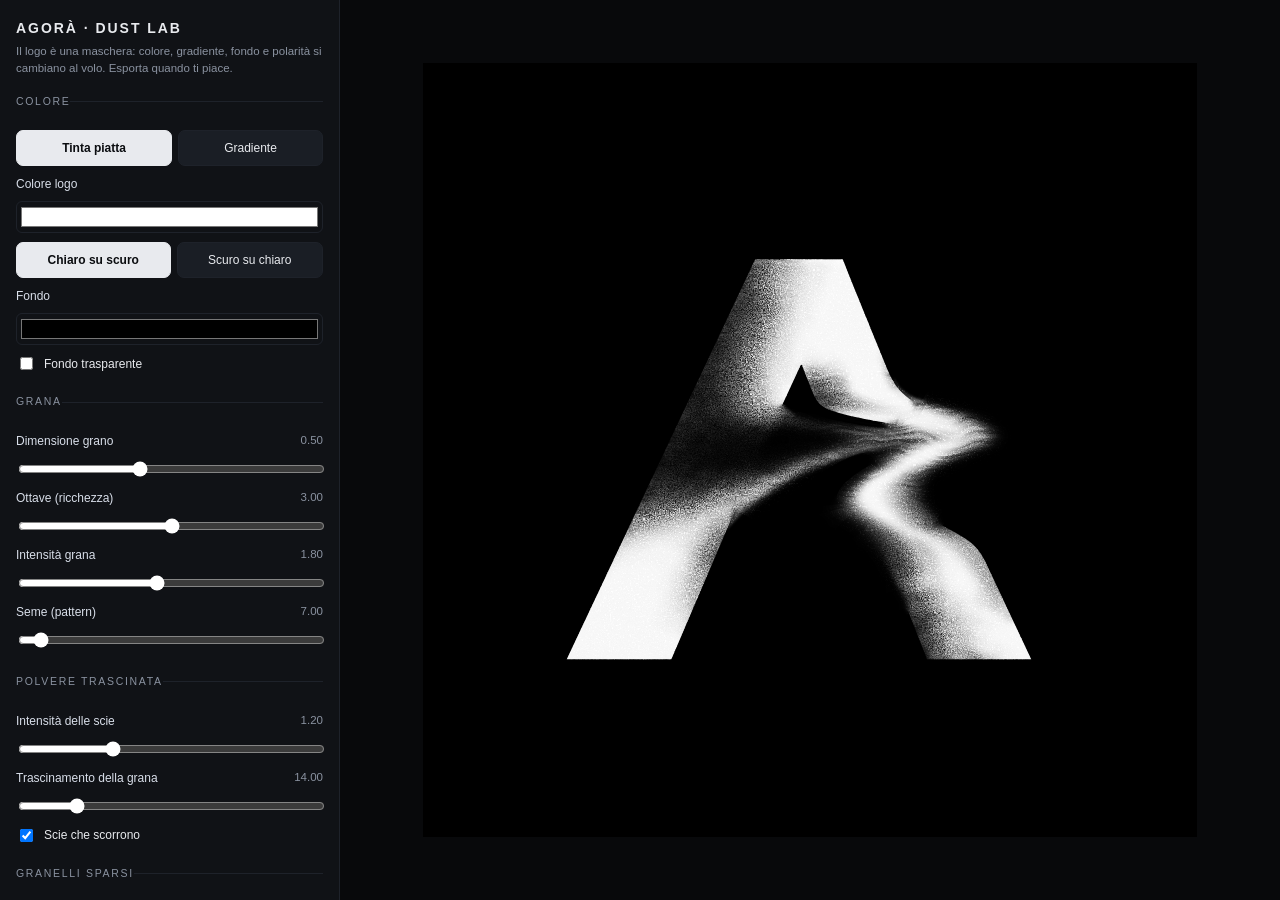
==== commit 4004f472: "Agorà dust: sfumature continue, curva alla bandiera, niente bordino scuro - livelli di luce fitti an" ====
--- a/agora-dust-lab.html
+++ b/agora-dust-lab.html
@@ -150,7 +150,7 @@
     #agoraInk  { fill: var(--ink); mask: var(--mask); }
     #agoraGlowLayer { opacity: var(--glow); }
     #agoraDustyLight, #agoraDustyDark { opacity: var(--dust); }
-    #agoraLight, #agoraDragMap { mix-blend-mode: screen; }
+    #agoraLight, #agoraLightDark, #agoraDragMap, #agoraEdgeLetter { mix-blend-mode: screen; }
     @media (prefers-reduced-motion: reduce) {
       #agoraBoil, #agoraDriftX, #agoraDriftY, #agoraStream, #agoraSwirl, #agoraFlow { display: none; }
     }
@@ -161,46 +161,88 @@
     </linearGradient>
 
     <filter id="agoraSoften" x="-15%" y="-15%" width="130%" height="130%" color-interpolation-filters="sRGB">
-      <feGaussianBlur stdDeviation="3.0"/>
+      <feGaussianBlur stdDeviation="4.0"/>
     </filter>
     <filter id="agoraBloom" x="-25%" y="-25%" width="150%" height="150%" color-interpolation-filters="sRGB">
       <feGaussianBlur stdDeviation="2.0"/>
     </filter>
-    <filter id="agoraFeatherSoft" x="-10%" y="-10%" width="120%" height="120%"><feGaussianBlur stdDeviation="4.5"/></filter>
-    <filter id="agoraFeatherHard" x="-10%" y="-10%" width="120%" height="120%"><feGaussianBlur stdDeviation="1.1"/></filter>
-    <filter id="agoraFeatherZone" x="-10%" y="-10%" width="120%" height="120%"><feGaussianBlur stdDeviation="8.0"/></filter>
     <!-- superficie pulita (--dust: 0): legge solo il canale della luce -->
     <filter id="agoraPlain" x="-20%" y="-20%" width="140%" height="140%" color-interpolation-filters="sRGB">
       <feColorMatrix type="matrix" values="1 0 0 0 0  1 0 0 0 0  1 0 0 0 0  0 0 0 1 0"/>
     </filter>
     <filter id="agoraPlainInv" x="-20%" y="-20%" width="140%" height="140%" color-interpolation-filters="sRGB">
-      <feFlood flood-color="#fff" result="white"/>
-      <feComposite in="SourceGraphic" in2="white" operator="over" result="o"/>
+      <feFlood flood-color="#000" result="black"/>
+      <feComposite in="SourceGraphic" in2="black" operator="over" result="o"/>
       <feColorMatrix in="o" type="matrix" values="-1 0 0 0 1  -1 0 0 0 1  -1 0 0 0 1  0 0 0 0 1"/>
     </filter>
     <linearGradient id="agoraDragFade" gradientUnits="userSpaceOnUse" x1="0" y1="640" x2="0" y2="780">
       <stop offset="0" stop-color="#00ff00"/><stop offset="1" stop-color="#000000"/>
     </linearGradient>
-    <linearGradient id="agoraSoftFade" gradientUnits="userSpaceOnUse" x1="0" y1="698.4" x2="0" y2="838.4">
-      <stop offset="0" stop-color="#fff"/><stop offset="1" stop-color="#000"/>
-    </linearGradient>
-    <mask id="agoraSoftZone" maskUnits="userSpaceOnUse" x="0" y="0" width="1254" height="1254">
-      <rect width="1254" height="1254" fill="url(#agoraSoftFade)"/>
-    </mask>
-
-    <!-- sagoma della lettera: bordi esterni netti, bordi del fiume sfumati -->
-    <mask id="agoraShape" maskUnits="userSpaceOnUse" x="0" y="0" width="1254" height="1254">
-      <path fill="#fff" d="M392.17 966.42L232.69 966.42L538.24 317.77L680.05 317.77C686.27 333.87 694.31 353.8 700.73 369.64C707.05 385.18 714.87 404.45 721.21 419.96C727.63 435.67 735.43 455.11 742 471.09C748.41 486.7 755.41 506.44 764.83 520.31C774.56 534.65 787.81 544.97 802.64 553.44C817.34 561.84 835.72 568.72 851.43 574.5C866.91 580.21 888.02 586.01 901.85 595.89C908.06 600.66 909.48 605.59 903.4 610.82C899.05 614.74 892.64 617.52 887.39 619.85C881.54 622.44 875.22 624.78 869.45 627.11C863.76 629.41 856.76 631.88 851.04 634.2C845.45 636.47 839.21 639.28 833.58 641.83C827.97 644.36 822.06 647.57 816.66 650.57C811.44 653.49 805.98 656.87 801.2 660.34C796.43 663.8 792.02 667.8 788.48 671.9C783.48 677.68 781.53 683.35 779.57 690.29L781.1 700.99C787.08 713.78 798.93 723.63 810.64 731.43C821.81 738.87 835.87 746.39 847.86 752.84C860.04 759.39 873.06 766.11 884.33 774.56C895.25 782.74 903.94 793.91 910.3 806.58L985.6 966.42L826.11 966.42Z"/>
-      <g mask="url(#agoraSoftZone)"><path fill="#000" filter="url(#agoraFeatherSoft)" d="M826.11 990L769.54 846.32C758.65 822.45 747.76 799.83 737.26 776.26C724.77 748.26 693.46 740.74 674.47 719.6L670.42 709.27L670.59 700.83C673.18 692.92 677.6 686.39 683.19 680.95C688.41 675.87 693.36 671.49 699.28 667.06C705.1 662.71 711.51 658.74 717.51 655.2C724.14 651.3 730.28 648.18 736.99 644.81C743.22 641.68 750.27 638.56 756.9 635.64C763.55 632.72 771.69 629.6 778.45 626.86C785.29 624.09 792.89 621.52 799.77 618.75C806.23 616.15 813.76 613.73 819.81 609.87C826.68 605.35 823.85 602.24 818.5 599.43C809.92 595.36 797.19 592.61 787.73 590.48C778.28 588.36 765.09 585.74 755.43 584C745.87 582.28 732.63 579.87 722.96 578.11C713.63 576.41 699.97 573.65 690.9 571.59C681.34 569.41 669.78 566.29 660.8 562.75C652.04 559.32 643.4 554.43 637.89 546.28C632.5 538.3 629.24 528.67 625.76 519.45C622.23 510.13 616.79 498.18 613.9 488.58L612.15 488.87L578.62 561.56C575.78 566.53 580.55 569.45 583.45 571.36C599.77 579.7 616.06 582.12 634.29 585.05C652.72 588 674.07 590.47 692.3 593.06C711.32 595.76 730.1 597.43 748.2 602.37C754.4 604.3 752.89 607.1 748.3 609.22C736.01 613.88 720.4 617.44 708.3 620.67C695.38 624.13 680.51 628.61 668.02 632.25C655.44 635.91 637.48 641.51 625.25 645.8C612.77 650.18 599.54 656.24 587.82 662.26C576.66 668 564.61 674.96 554.36 682.45C543.77 690.18 533.89 699 523.89 707.19C513.78 715.49 505.9 726.2 499.96 737.58L392.17 990Z"/></g>
-      <path fill="#000" filter="url(#agoraFeatherHard)" d="M826.11 990L769.54 846.32C758.65 822.45 747.76 799.83 737.26 776.26C724.77 748.26 693.46 740.74 674.47 719.6L670.42 709.27L670.59 700.83C673.18 692.92 677.6 686.39 683.19 680.95C688.41 675.87 693.36 671.49 699.28 667.06C705.1 662.71 711.51 658.74 717.51 655.2C724.14 651.3 730.28 648.18 736.99 644.81C743.22 641.68 750.27 638.56 756.9 635.64C763.55 632.72 771.69 629.6 778.45 626.86C785.29 624.09 792.89 621.52 799.77 618.75C806.23 616.15 813.76 613.73 819.81 609.87C826.68 605.35 823.85 602.24 818.5 599.43C809.92 595.36 797.19 592.61 787.73 590.48C778.28 588.36 765.09 585.74 755.43 584C745.87 582.28 732.63 579.87 722.96 578.11C713.63 576.41 699.97 573.65 690.9 571.59C681.34 569.41 669.78 566.29 660.8 562.75C652.04 559.32 643.4 554.43 637.89 546.28C632.5 538.3 629.24 528.67 625.76 519.45C622.23 510.13 616.79 498.18 613.9 488.58L612.15 488.87L578.62 561.56C575.78 566.53 580.55 569.45 583.45 571.36C599.77 579.7 616.06 582.12 634.29 585.05C652.72 588 674.07 590.47 692.3 593.06C711.32 595.76 730.1 597.43 748.2 602.37C754.4 604.3 752.89 607.1 748.3 609.22C736.01 613.88 720.4 617.44 708.3 620.67C695.38 624.13 680.51 628.61 668.02 632.25C655.44 635.91 637.48 641.51 625.25 645.8C612.77 650.18 599.54 656.24 587.82 662.26C576.66 668 564.61 674.96 554.36 682.45C543.77 690.18 533.89 699 523.89 707.19C513.78 715.49 505.9 726.2 499.96 737.58L392.17 990Z"/>
+    <filter id="agoraEdge" x="-10%" y="-10%" width="120%" height="120%" color-interpolation-filters="sRGB">
+      <feColorMatrix in="SourceGraphic" type="matrix" values="1 0 0 0 0  1 0 0 0 0  1 0 0 0 0  0 0 0 0 1" result="shp"/>
+      <feColorMatrix in="SourceGraphic" type="matrix" values="0 1 0 0 0  0 1 0 0 0  0 1 0 0 0  0 0 0 0 1" result="soft"/>
+      <feGaussianBlur in="shp" stdDeviation="0.6" result="b1"/>
+      <feGaussianBlur in="shp" stdDeviation="3.5" result="b2"/>
+      <feGaussianBlur in="shp" stdDeviation="9.0" result="b3"/>
+      <feFlood flood-color="#fff" result="b4"/>
+      <feComponentTransfer in="soft" result="w1"><feFuncR type="table" tableValues="1 1 0 0 0"/><feFuncG type="table" tableValues="1 1 0 0 0"/><feFuncB type="table" tableValues="1 1 0 0 0"/></feComponentTransfer>
+      <feComponentTransfer in="soft" result="w2"><feFuncR type="table" tableValues="0 0 1 0 0"/><feFuncG type="table" tableValues="0 0 1 0 0"/><feFuncB type="table" tableValues="0 0 1 0 0"/></feComponentTransfer>
+      <feComponentTransfer in="soft" result="w3"><feFuncR type="table" tableValues="0 0 0 1 0"/><feFuncG type="table" tableValues="0 0 0 1 0"/><feFuncB type="table" tableValues="0 0 0 1 0"/></feComponentTransfer>
+      <feComponentTransfer in="soft" result="w4"><feFuncR type="table" tableValues="0 0 0 0 1"/><feFuncG type="table" tableValues="0 0 0 0 1"/><feFuncB type="table" tableValues="0 0 0 0 1"/></feComponentTransfer>
+      <feComposite in="b1" in2="w1" operator="arithmetic" k1="1" result="p1"/>
+      <feComposite in="b2" in2="w2" operator="arithmetic" k1="1" result="p2"/>
+      <feComposite in="b3" in2="w3" operator="arithmetic" k1="1" result="p3"/>
+      <feComposite in="b4" in2="w4" operator="arithmetic" k1="1" result="p4"/>
+      <feComposite in="p1" in2="p2" operator="arithmetic" k2="1" k3="1" result="q1"/>
+      <feComposite in="p3" in2="p4" operator="arithmetic" k2="1" k3="1" result="q2"/>
+      <feComposite in="q1" in2="q2" operator="arithmetic" k2="1" k3="1"/>
+    </filter>
+    <filter id="agoraEdgeShape" x="-10%" y="-10%" width="120%" height="120%" color-interpolation-filters="sRGB">
+      <feColorMatrix in="SourceGraphic" type="matrix" values="1 0 0 0 0  1 0 0 0 0  1 0 0 0 0  0 0 0 0 1" result="shp"/>
+      <feColorMatrix in="SourceGraphic" type="matrix" values="0 1 0 0 0  0 1 0 0 0  0 1 0 0 0  0 0 0 0 1" result="soft"/>
+      <feGaussianBlur in="shp" stdDeviation="0.6" result="b1"/>
+      <feGaussianBlur in="shp" stdDeviation="3.5" result="b2"/>
+      <feGaussianBlur in="shp" stdDeviation="9.0" result="b3"/>
+      <feGaussianBlur in="shp" stdDeviation="14.0" result="b4"/>
+      <feComponentTransfer in="soft" result="w1"><feFuncR type="table" tableValues="1 1 0 0 0"/><feFuncG type="table" tableValues="1 1 0 0 0"/><feFuncB type="table" tableValues="1 1 0 0 0"/></feComponentTransfer>
+      <feComponentTransfer in="soft" result="w2"><feFuncR type="table" tableValues="0 0 1 0 0"/><feFuncG type="table" tableValues="0 0 1 0 0"/><feFuncB type="table" tableValues="0 0 1 0 0"/></feComponentTransfer>
+      <feComponentTransfer in="soft" result="w3"><feFuncR type="table" tableValues="0 0 0 1 0"/><feFuncG type="table" tableValues="0 0 0 1 0"/><feFuncB type="table" tableValues="0 0 0 1 0"/></feComponentTransfer>
+      <feComponentTransfer in="soft" result="w4"><feFuncR type="table" tableValues="0 0 0 0 1"/><feFuncG type="table" tableValues="0 0 0 0 1"/><feFuncB type="table" tableValues="0 0 0 0 1"/></feComponentTransfer>
+      <feComposite in="b1" in2="w1" operator="arithmetic" k1="1" result="p1"/>
+      <feComposite in="b2" in2="w2" operator="arithmetic" k1="1" result="p2"/>
+      <feComposite in="b3" in2="w3" operator="arithmetic" k1="1" result="p3"/>
+      <feComposite in="b4" in2="w4" operator="arithmetic" k1="1" result="p4"/>
+      <feComposite in="p1" in2="p2" operator="arithmetic" k2="1" k3="1" result="q1"/>
+      <feComposite in="p3" in2="p4" operator="arithmetic" k2="1" k3="1" result="q2"/>
+      <feComposite in="q1" in2="q2" operator="arithmetic" k2="1" k3="1"/>
+    </filter>
+    <!-- sagoma (rosso) e morbidezza del bordo (verde): netta su lati, cima e base,
+         sempre più sfumata verso fiume e bandiera, senza salti -->
+    <g id="agoraEdgeSource">
+      <rect x="-40" y="-40" width="1334" height="1334" fill="#000"/>
+      <g id="agoraEdgeSoftness">
+        <path fill="#002000" d="M1253.5 715.1C1237.7 819.5 1177.8 718.1 1158.5 719.3C1139.2 720.4 1156.7 721.9 1137.5 722.1C1118.3 722.3 1083 722.2 1043.5 720.2C1004 718.2 927.8 711.7 900.5 710.1C873.2 708.5 884.7 708.8 879.5 710.6C874.3 712.5 878 707.4 869.5 721.3C861 735.3 835 780.7 828.5 794.5C822 808.3 825.9 795.9 830.5 803.9C835.1 811.9 851.7 833.7 856.2 842.5C860.7 851.3 858.2 852.3 857.6 856.5C856.9 860.7 855.1 864.3 852.3 867.5C849.4 870.7 849.5 871.1 840.5 875.7C831.5 880.2 806.8 890.1 798.5 894.9C790.2 899.6 800.5 898.2 790.5 903.9C780.5 909.7 761.2 918.8 738.5 929.1C715.8 939.5 671.7 959 654.5 966C637.3 972.9 640.7 970.6 635.5 970.7C630.3 970.7 626.8 969.1 623.5 966.2C620.2 963.4 618.6 969.8 615.6 953.5C612.6 937.2 609.2 890.6 605.5 868.5C601.8 846.4 596.5 831.1 593.5 820.9C590.5 810.7 590.3 811.1 587.5 807.4C584.7 803.7 589.3 806 576.5 798.5C563.6 791 524 769.3 510.5 762.4C497 755.5 499.2 759.2 495.5 756.9C491.8 754.6 491.8 750.8 488.5 748.7C485.2 746.5 483.2 747.9 475.5 744C467.8 740 449.5 729.7 442.5 725.2C435.5 720.6 435.4 719.9 433.3 716.5C431.2 713.1 430 708.8 429.9 704.5C429.9 700.2 431 696.2 433 690.5C435 684.8 433.4 684.7 442 670.5C450.6 656.3 476 625.5 484.5 605.3C493 585.1 490.7 561.6 493.1 549.5C495.6 537.4 496.9 536.9 499.1 532.5C501.4 528.1 503.9 525.5 506.5 523.3C509.1 521.2 511.5 520.3 514.5 519.8C517.5 519.2 512.3 516 524.5 520.1C536.7 524.3 572.2 540.4 587.5 544.5C602.8 548.6 606.3 542.5 616.5 544.8C626.7 547.1 639.1 555.1 648.4 558.5C657.7 561.9 658.7 562.6 672.1 565.5C685.4 568.4 717.1 574.5 728.5 576.2C739.9 577.8 737.7 576.4 740.2 575.5C742.7 574.6 742.7 572.9 743.5 570.6C744.3 568.2 745.2 566.5 744.8 561.5C744.4 556.5 740.2 546 740.9 540.5C741.5 535 737.4 537.2 748.5 528.7C759.6 520.2 788.5 506.7 807.5 489.3C826.5 471.9 828.2 458.9 862.2 424.5C896.2 390.1 972.6 319.1 1011.5 283C1050.4 246.9 1075.8 225.2 1095.5 207.9C1115.2 190.6 1121.7 184.5 1129.5 179.1C1137.3 173.7 1124.8 188.8 1142.5 175.6C1160.2 162.4 1218.3 113.4 1235.5 99.8C1252.7 86.3 1242.5 95.4 1245.5 94.2C1248.5 93 1252.2 -10.9 1253.5 92.6C1254.8 196.1 1269.3 610.6 1253.5 715.1ZM720.7 691.5C730.7 690.9 725.5 688.8 726.5 686.5C727.6 684.2 728.4 681.8 726.8 677.5C725.2 673.2 719.9 664.2 717 660.5C714.1 656.8 712.6 655.9 709.5 655.6C706.4 655.3 704.6 655.8 698.6 658.5C692.6 661.2 680.7 667 673.5 671.5C666.3 676 658.2 682.7 655.6 685.5C653 688.3 655.8 687.7 657.6 688.5C659.4 689.3 656 689.6 666.5 690.1C677 690.6 710.7 692.1 720.7 691.5Z"/>
+        <path fill="#004000" d="M1253.5 709.5C1237.7 812 1177.8 712.5 1158.5 713.7C1139.2 714.9 1156.3 716.4 1137.5 716.6C1118.7 716.8 1085.1 716.8 1045.5 714.8C1005.9 712.8 928.4 706.1 900.2 704.5C872 702.9 882.3 703.2 876.5 705.3C870.7 707.3 874.6 701.9 865.5 716.8C856.4 731.6 829 779.8 822.2 794.5C815.3 809.2 819.8 796.9 824.5 805.1C829.2 813.2 845.7 835.3 850.2 843.5C854.7 851.7 851.9 851.2 851.3 854.5C850.7 857.8 853.8 858.5 846.7 863.5C839.6 868.5 817 880.2 808.5 884.4C800 888.6 799 886.7 795.5 888.9C792 891 790.8 895.2 787.5 897.3C784.2 899.4 784.8 896.9 775.5 901.4C766.2 905.8 751.7 914.6 731.5 924.1C711.3 933.5 670.2 951.5 654.5 957.9C638.8 964.3 642 962.4 637.5 962.6C633 962.7 630.1 961.1 627.5 958.9C624.9 956.7 623.1 954.7 622 949.5C620.9 944.3 622.7 941 620.9 927.5C619.2 914 615.2 886.7 611.5 868.4C607.8 850.1 602.1 828.6 598.8 817.5C595.4 806.4 594.9 806.4 591.5 802.1C588.1 797.7 591.4 799.3 578.4 791.5C565.4 783.7 526.5 762.3 513.4 755.5C500.2 748.7 503 752.8 499.5 750.6C496 748.4 495.8 744.7 492.5 742.5C489.2 740.3 486.7 741.3 479.5 737.6C472.3 733.9 456 724.4 449.5 720.3C443 716.1 442.5 715.5 440.5 712.5C438.5 709.5 437.3 706.7 437.4 702.5C437.4 698.3 438.9 692.7 440.6 687.5C442.4 682.3 439.6 684.8 447.8 671.5C456 658.2 481.4 627.3 489.8 607.5C498.1 587.7 495.7 564.2 497.9 552.5C500.1 540.8 500.9 541.5 502.8 537.5C504.8 533.5 507.2 530.6 509.5 528.6C511.8 526.7 513.8 526 516.5 525.7C519.2 525.3 514.2 522.4 525.5 526.4C536.8 530.3 569.3 545.5 584.5 549.6C599.7 553.6 605.8 548.2 616.5 550.7C627.2 553.2 638.2 560.9 648.5 564.5C658.8 568.1 664.2 569.6 678.3 572.5C692.5 575.4 722.3 580.7 733.5 582.2C744.7 583.7 742.9 582.2 745.5 581.4C748.1 580.6 747.3 581.7 749.3 577.5C751.3 573.3 755.3 560.3 757.5 556.2C759.7 552.2 759.4 554.2 762.5 553.4C765.6 552.6 772.2 553.1 775.9 551.5C779.5 549.9 772.6 560.7 784.5 543.9C796.4 527.1 833.2 470.1 847.2 450.5C861.2 430.9 840.4 453.5 868.5 426.2C896.6 399 975.5 324 1015.5 286.9C1055.5 249.9 1089.3 221 1108.5 204.1C1127.7 187.2 1124.8 189.3 1130.5 185.7C1136.2 182.2 1124.7 196.2 1142.5 182.8C1160.3 169.4 1219 119.3 1237.5 105.3C1256 91.2 1250.8 -2.2 1253.5 98.5C1256.2 199.3 1269.3 607 1253.5 709.5ZM722.5 697.5C735.8 696.6 729.7 693.9 731.5 690.7C733.3 687.6 735.1 684.4 733.3 678.5C731.4 672.6 724.3 660.3 720.5 655.4C716.7 650.5 714.6 649.5 710.5 649.2C706.4 648.8 703.6 649.9 695.8 653.5C688 657.1 671.7 665.8 663.7 670.5C655.7 675.2 651.6 678.2 647.9 681.5C644.2 684.8 642.1 688.4 641.3 690.5C640.6 692.6 641.8 693.3 643.5 694.2C645.2 695.2 638.3 695.5 651.5 696C664.7 696.6 709.2 698.4 722.5 697.5Z"/>
+        <path fill="#006000" d="M1253.5 706.1C1237.7 807.4 1177.8 709.1 1158.5 710.3C1139.2 711.5 1165.7 713.5 1137.5 713.2C1109.3 712.9 1030.8 710.8 989.5 708.6C948.2 706.5 908.7 701.6 889.5 700.5C870.3 699.4 879 699.7 874.5 702.1C870 704.4 872 699.3 862.7 714.5C853.3 729.7 825.4 778.3 818.4 793.5C811.4 808.7 816 797 820.7 805.5C825.3 814 841.9 836.5 846.3 844.5C850.7 852.5 847.6 850.8 847.1 853.5C846.7 856.2 850.2 856 843.5 860.5C836.7 865 814.8 876.6 806.5 880.7C798.2 884.7 797 883 793.5 885C790 887.1 788.8 891 785.5 893C782.2 895 783.3 892.3 773.5 896.9C763.7 901.5 746.3 911.6 726.5 920.8C706.7 930.1 669.2 946.5 654.5 952.5C639.8 958.5 642.4 956.6 638.5 956.9C634.6 957.3 633.2 956.1 631.2 954.5C629.3 952.9 627.5 952 626.7 947.5C625.9 943 627.3 934.5 626.2 927.5C625 920.5 621.7 915.8 619.8 905.5C617.9 895.2 617.5 880.3 614.6 865.5C611.7 850.7 605.9 827.7 602.4 816.5C599 805.3 597.8 803.5 593.9 798.5C590 793.5 592.1 794.4 579 786.5C566 778.6 528.4 757.6 515.5 750.8C502.6 744 505 748 501.5 745.8C498 743.6 497.8 740 494.5 737.8C491.2 735.6 488.3 736.4 481.5 732.8C474.7 729.2 459.5 720.3 453.5 716.4C447.5 712.5 447.2 712.1 445.4 709.5C443.5 706.9 442.5 704.3 442.4 700.5C442.4 696.7 443.5 691.2 445 686.5C446.4 681.8 443.1 685.5 451.2 672.5C459.2 659.5 484.9 628.2 493.1 608.5C501.4 588.8 498.7 566 500.8 554.5C502.9 543 503.9 543.3 505.7 539.5C507.5 535.7 509.5 533.6 511.5 531.9C513.5 530.2 515.2 529.7 517.5 529.4C519.8 529.1 514.3 526.1 525.5 530.1C536.7 534 569.5 549.2 584.5 553.2C599.5 557.3 605.1 551.8 615.5 554.1C625.9 556.5 636.5 563.9 646.7 567.5C656.8 571.1 661.7 572.4 676.5 575.5C691.3 578.5 723.3 584.2 735.5 585.7C747.7 587.2 745.4 588.4 749.7 584.5C754 580.6 756.1 567.3 761.1 562.5C766.1 557.7 775.1 558.1 779.5 555.8C783.9 553.4 775.7 565.7 787.5 548.5C799.3 531.2 836.3 472.5 850.3 452.5C864.2 432.5 843.1 455.8 871.1 428.5C899.1 401.2 978.6 325.8 1018.5 288.9C1058.4 251.9 1091.8 223.4 1110.5 206.9C1129.2 190.5 1125.2 193.5 1130.5 190.3C1135.8 187 1124.5 200.8 1142.5 187.3C1160.5 173.7 1220 123 1238.5 108.8C1257 94.6 1251 2.7 1253.5 102.3C1256 201.8 1269.3 604.8 1253.5 706.1ZM726.4 700.5C741.2 698.9 733.8 695 735.5 691C737.2 687 738.7 683 736.5 676.5C734.4 670 726.7 657.3 722.5 652.1C718.3 646.9 716.3 645.6 711.5 645.3C706.7 645 702.7 646.5 693.9 650.5C685.1 654.5 667.3 664.2 658.5 669.5C649.6 674.8 645 678.5 640.9 682.5C636.8 686.5 634.6 690.8 634 693.5C633.4 696.2 635.3 697.4 637.4 698.5C639.5 699.6 631.7 699.9 646.5 700.3C661.3 700.6 711.6 702.1 726.4 700.5Z"/>
+        <path fill="#008000" d="M1253.5 703.3C1237.7 803.6 1178 706.3 1158.5 707.5C1139 708.6 1164.7 710.6 1136.5 710.3C1108.3 710.1 1030.7 707.9 989.5 705.8C948.3 703.7 908.8 698.7 889.5 697.6C870.2 696.5 878.2 697 873.5 699.1C868.8 701.3 871.2 695.1 861.5 710.7C851.8 726.3 822.8 776.7 815.4 792.5C808 808.3 812.7 796.7 817.3 805.5C821.9 814.3 838.5 837.7 842.8 845.5C847.2 853.3 843.8 850.4 843.4 852.5C843 854.6 846.8 853.8 840.5 857.9C834.2 862 813.7 873.1 805.5 877C797.3 881 795.2 879.8 791.5 881.8C787.8 883.8 786.8 887.3 783.5 889.1C780.2 891 787.6 885.5 771.5 892.9C755.4 900.3 708.9 923.7 687.1 933.5C665.3 943.3 649.3 948.8 640.5 951.5C631.7 954.3 636.1 951 634.5 949.8C632.9 948.6 631.6 948.4 631.1 944.5C630.6 940.6 632.9 933 631.6 926.5C630.3 920 625.5 916 623.1 905.5C620.7 895 620.2 878.5 617.2 863.5C614.3 848.5 609 826.8 605.5 815.5C601.9 804.2 600.1 801 595.9 795.5C591.7 790 593.6 790.9 580.5 782.8C567.4 774.6 530.3 753.4 517.5 746.6C504.7 739.7 507 743.6 503.5 741.4C500 739.2 499.8 735.7 496.5 733.5C493.2 731.3 490.2 731.9 483.5 728.3C476.8 724.8 462.2 716 456.5 712.2C450.8 708.3 450.8 708.1 449.2 705.5C447.6 702.9 446.9 700 446.9 696.5C446.8 693 447.6 688.7 449 684.5C450.3 680.3 447.2 683.8 455 671.5C462.7 659.2 487.3 630.5 495.5 610.5C503.7 590.5 502.1 563.5 504.4 551.5C506.8 539.5 507.5 541.8 509.5 538.7C511.5 535.6 513.3 533.8 516.5 533C519.7 532.2 516.8 530.1 528.5 534.1C540.2 538.1 571.8 553 586.5 556.9C601.2 560.8 607 555.4 616.5 557.5C626 559.6 634.5 566.2 643.7 569.5C652.9 572.8 655.7 573.9 671.5 577.1C687.3 580.4 724.8 587.2 738.5 588.8C752.2 590.3 749.8 590.2 754 586.5C758.2 582.8 759 571.1 763.8 566.5C768.5 561.9 777.9 561.4 782.5 558.8C787.1 556.1 779.3 568 791.1 550.5C802.9 533 839.7 473.4 853.3 453.5C866.9 433.6 844.6 458.2 872.5 431.1C900.4 404 980.7 327.8 1020.5 290.9C1060.3 254 1093.2 226 1111.5 209.9C1129.8 193.7 1125.3 197.2 1130.5 194C1135.7 190.9 1124.3 204.7 1142.5 191C1160.7 177.2 1221 125.9 1239.5 111.6C1258 97.4 1251.2 6.8 1253.5 105.4C1255.8 204 1269.3 602.9 1253.5 703.3ZM722.2 704.5C737 704.4 727.3 704 729.5 702.8C731.7 701.7 733.7 700.1 735.4 697.5C737.2 694.9 739 690.7 739.8 687.5C740.6 684.3 742.6 684.7 740.1 678.5C737.7 672.3 728.6 656.2 725 650.5C721.5 644.8 721.1 645.9 719 644.5C716.9 643.1 716.6 641.7 712.5 642.2C708.4 642.6 703.9 642.8 694.5 647C685.1 651.3 665.8 661.6 656.1 667.5C646.4 673.4 640.8 678 636.3 682.5C631.7 687 629.6 691.4 628.8 694.5C628 697.6 629.5 699.6 631.5 701.1C633.5 702.6 625.4 703.2 640.5 703.7C655.6 704.3 707.3 704.6 722.2 704.5Z"/>
+        <path fill="#009f00" d="M1253.5 700.6C1237.7 800 1178 703.6 1158.5 704.8C1139 706 1164.5 707.9 1136.5 707.7C1108.5 707.4 1031.7 705.3 990.5 703.1C949.3 701 909.2 696 889.5 694.9C869.8 693.8 876.2 695.5 872.2 696.5C868.2 697.5 867.7 698.6 865.5 700.8C863.3 703 867.7 694.2 858.9 709.5C850 724.8 819.9 776.8 812.3 792.5C804.7 808.2 811.4 798.7 813.3 803.5C815.2 808.3 821.4 816.3 823.9 821.5C826.4 826.7 825.9 830.3 828.3 834.5C830.8 838.7 837.3 843 838.8 846.5C840.3 850 843 851 837.1 855.5C831.2 860 811.5 870 803.5 873.8C795.5 877.6 792.8 876.7 789.1 878.5C785.5 880.3 784.8 882.9 781.6 884.5C778.3 886.1 786.8 880.2 769.5 888C752.2 895.8 698.8 922.1 677.6 931.5C656.5 940.9 649 942.7 642.5 944.6C636 946.5 639.4 943.7 638.5 942.9C637.6 942 636.8 942.6 637.4 939.5C638 936.4 643.1 928.5 642.2 924.5C641.2 920.5 634 918.4 631.5 915.5C629 912.7 628.8 915.3 627 907.5C625.3 899.7 624.1 883.2 621.2 868.5C618.4 853.8 613.9 832.2 609.9 819.5C605.9 806.8 602.2 798.9 597.5 792.1C592.8 785.4 594.5 787.2 581.5 778.9C568.5 770.6 532.2 749.3 519.5 742.3C506.8 735.3 509 739.2 505.5 737C502 734.7 501.8 731.2 498.5 729C495.2 726.8 491.8 727.1 485.5 723.6C479.2 720.1 465.9 711.9 460.5 708.2C455.1 704.5 454.9 704.1 453.3 701.5C451.7 698.9 451 695.7 450.9 692.5C450.8 689.3 451.5 686.1 452.8 682.5C454 678.9 450.9 682.6 458.5 670.8C466.1 659 490.1 631 498.1 611.5C506.1 592 504.3 565.7 506.5 554C508.7 542.3 509.3 544.5 511.1 541.5C513 538.5 514.6 536.8 517.5 536C520.4 535.3 517.3 533.2 528.5 537.1C539.7 541 570.2 555.7 584.5 559.5C598.8 563.3 604.8 557.8 614.5 559.9C624.2 562 633.5 568.8 642.5 572C651.5 575.2 652.3 575.9 668.5 579.1C684.7 582.4 724.8 589.7 739.5 591.5C754.2 593.2 752 593.1 756.5 589.5C761 585.8 761.9 574.2 766.8 569.5C771.6 564.8 781 564.2 785.5 561.5C790 558.8 782.2 571.2 793.9 553.5C805.5 535.8 842 475.6 855.5 455.5C868.9 435.4 846.8 460 874.5 433C902.2 406 982.2 330.1 1021.7 293.5C1061.2 256.9 1093.3 229.5 1111.5 213.5C1129.6 197.5 1125.3 200.7 1130.5 197.6C1135.7 194.4 1124.5 208.1 1142.5 194.5C1160.5 180.9 1220 130.1 1238.5 115.8C1257 101.4 1251 10.9 1253.5 108.4C1256 205.8 1269.3 601.2 1253.5 700.6ZM723.6 707.5C739.4 707.2 729.2 706.8 731.5 705.5C733.8 704.1 735.8 702.3 737.7 699.5C739.5 696.7 741.6 692 742.5 688.5C743.4 685 743.7 682 743.1 678.5C742.5 675 741.6 672.5 738.9 667.5C736.3 662.5 730.1 652.8 727 648.5C724 644.2 722.8 643.5 720.5 641.9C718.2 640.4 718 638.8 713.5 639.2C709 639.7 703.8 639.8 693.5 644.4C683.2 649.1 661.8 660.7 651.5 667.1C641.2 673.5 636 678.2 631.5 683.1C627 688 625 693.1 624.2 696.5C623.4 699.9 624.5 701.7 626.6 703.5C628.6 705.3 620.3 706.6 636.5 707.3C652.7 707.9 707.8 707.8 723.6 707.5Z"/>
+        <path fill="#00bf00" d="M1253.5 697.7C1233.8 796.6 1179.3 704.4 1135.5 704.8C1091.7 705.2 1031.5 702.4 990.5 700.3C949.5 698.2 909.3 693.2 889.5 692C869.7 690.9 875.7 692.6 871.5 693.5C867.3 694.4 866.8 695.5 864.5 697.5C862.2 699.5 866.8 690.5 857.8 705.5C848.9 720.5 818.6 771.3 810.6 787.5C802.6 803.7 807.9 796 809.8 802.5C811.6 809 819.7 821.5 821.6 826.5C823.5 831.5 821.8 830.6 821.1 832.5C820.4 834.4 840.6 827.2 817.5 838.1C794.4 849 712 885.3 682.5 897.9C653 910.4 648.7 911.3 640.5 913.4C632.3 915.5 635.4 912.2 633.5 910.5C631.7 908.8 630.9 910.3 629.4 903.5C627.9 896.7 627.3 883.8 624.5 869.5C621.8 855.2 617.4 831.1 613.1 817.5C608.7 803.9 603.3 794.6 598.5 787.7C593.7 780.8 597.3 784.4 584.5 776.1C571.7 767.8 534.3 745.2 521.5 738C508.7 730.7 511.3 734.8 507.8 732.5C504.3 730.2 507.7 729 500.5 724.2C493.3 719.5 471.7 708.4 464.5 704C457.3 699.5 458.9 699.9 457.3 697.5C455.7 695.1 454 694.1 454.9 689.5C455.7 684.9 454.8 682.5 462.5 669.6C470.2 656.8 493.2 631.2 500.9 612.5C508.5 593.8 506.5 568.8 508.5 557.5C510.5 546.1 511.2 547.5 512.9 544.5C514.6 541.5 515.8 540 518.5 539.3C521.2 538.7 518.5 536.6 529.3 540.5C540.2 544.4 569.5 558.9 583.5 562.6C597.5 566.3 603.7 560.7 613.5 562.7C623.3 564.8 633.2 571.8 642.5 575C651.8 578.2 653 578.9 669.5 582.2C686 585.4 727.5 592.3 741.5 594.4C755.5 596.4 750.3 594.9 753.5 594.5C756.7 594 757.7 595.4 760.5 591.7C763.3 587.9 765.8 576.4 770.5 571.9C775.2 567.4 784.1 567.2 788.6 564.5C793.1 561.8 786.1 573.5 797.8 555.5C809.4 537.5 845.5 476.5 858.5 456.5C871.5 436.5 848.5 462.3 876 435.5C903.6 408.7 984.2 332.2 1023.8 295.5C1063.4 258.8 1095.6 231.3 1113.5 215.5C1131.5 199.7 1126.7 203.6 1131.5 200.7C1136.3 197.8 1124.5 211.9 1142.5 198.2C1160.5 184.5 1221 133.1 1239.5 118.6C1258 104.2 1251.2 15 1253.5 111.5C1255.8 208 1273.2 598.8 1253.5 697.7ZM658.4 711.5C673.8 711.4 712.4 711.9 725.5 710.9C738.6 709.9 733.8 708.7 737 705.5C740.2 702.3 743.2 696.2 744.7 691.5C746.2 686.8 746.7 682.2 746 677.5C745.2 672.8 743.6 669.5 740 663.5C736.5 657.5 729.5 646.1 724.9 641.5C720.3 636.9 717.2 636.2 712.5 636C707.8 635.7 706.3 635.6 696.5 639.9C686.7 644.3 664.8 655.4 653.5 662.3C642.2 669.3 634.2 676 628.7 681.5C623.1 687 621.6 692 620.2 695.5C618.8 699 619.7 700.5 620.2 702.5C620.6 704.5 620.8 706 623 707.5C625.2 709 627.6 710.9 633.5 711.5C639.4 712.2 643.1 711.6 658.4 711.5ZM789.5 872.5C786.8 873 785.6 873 784.5 872.7C783.4 872.3 783.2 871.7 782.9 870.5C782.6 869.3 782.4 866.8 782.8 865.5C783.2 864.2 779.2 865.8 785.5 862.6C791.8 859.3 813.5 848.9 820.5 846.1C827.5 843.2 825.6 845.2 827.5 845.6C829.4 846 831.4 847.3 832 848.5C832.7 849.7 832.5 851.2 831.5 852.5C830.6 853.8 831.5 853.7 826.3 856.5C821.1 859.3 806.6 866.8 800.5 869.5C794.3 872.2 792.2 872 789.5 872.5Z"/>
+        <path fill="#00df00" d="M1253.5 694.3C1237.5 791.5 1177.2 697.4 1157.5 698.6C1137.8 699.8 1163.3 701.7 1135.5 701.4C1107.7 701.1 1031.5 699 990.5 696.9C949.5 694.7 909.5 689.8 889.5 688.6C869.5 687.5 875 689 870.5 690C866 691 864.9 692.2 862.3 694.5C859.7 696.8 864 688.2 854.8 703.5C845.6 718.8 815.2 770.2 807 786.5C798.8 802.8 804.2 795.3 805.7 801.5C807.3 807.7 814.9 818.6 816.2 823.5C817.5 828.4 818 827.6 813.5 830.9C809 834.2 795.5 840.7 789.2 843.5C782.8 846.3 779.1 845.9 775.5 847.7C771.9 849.5 771 852.6 767.5 854.3C764 856.1 768 852.3 754.5 858.1C741 864 705.3 881.4 686.5 889.5C667.6 897.6 649.8 904.2 641.5 906.8C633.2 909.4 638 906.6 636.5 905.3C635 904.1 635.6 914.1 632.5 899.1C629.4 884.1 622.9 834.6 617.8 815.5C612.6 796.4 606.7 791.7 601.5 784.5C596.2 777.3 599.5 780.6 586.5 772.1C573.5 763.5 536.2 740.5 523.5 733.1C510.8 725.7 513.9 730.1 510.5 727.8C507.1 725.5 510.3 724.2 503.3 719.5C496.2 714.8 475.3 703.8 468.4 699.5C461.4 695.2 463 695.6 461.5 693.5C460 691.3 458.4 690.7 459.4 686.5C460.4 682.3 460.1 680 467.5 668C474.9 656 496.5 632.6 503.9 614.5C511.2 596.4 509.6 570.5 511.5 559.4C513.4 548.2 513.9 550.2 515.4 547.5C516.9 544.8 518.1 543.7 520.5 543.2C522.9 542.7 519.7 540.6 529.9 544.5C540 548.4 567.6 562.7 581.5 566.4C595.4 570 603.7 564.5 613.5 566.4C623.3 568.4 631.7 574.9 640.5 577.9C649.3 581 649.3 581.6 666.5 584.9C683.7 588.2 728.7 595.7 743.5 597.9C758.3 600.2 752.1 598.6 755.5 598.2C758.9 597.8 760.6 599.3 763.7 595.5C766.8 591.7 769.3 580.1 774.1 575.5C778.9 570.9 787.8 571 792.5 568.2C797.2 565.3 790.7 576.7 802.2 558.5C813.7 540.3 848.8 478.8 861.5 458.7C874.2 438.6 851.3 464.4 878.5 437.9C905.7 411.4 986 335.2 1024.5 299.5C1063 263.8 1091.7 239.2 1109.5 223.5C1127.3 207.8 1125.8 208.7 1131.5 205.1C1137.2 201.5 1125.4 215.6 1143.5 201.9C1161.6 188.1 1221.7 136.9 1240.1 122.5C1258.4 108.1 1251.3 20.1 1253.5 115.4C1255.7 210.7 1269.5 597.1 1253.5 694.3ZM646.3 717.5C657.6 716.8 680.1 713.9 693.5 713.6C706.9 713.3 719.2 716.1 726.5 715.7C733.8 715.3 734 714.5 737.5 711C741 707.4 745.3 699.9 747.4 694.5C749.4 689.1 750.3 683.7 749.8 678.5C749.2 673.3 747.7 670 744.1 663.5C740.4 657 732.7 644.7 728 639.5C723.2 634.3 720.2 633.3 715.5 632.5C710.8 631.8 709.5 630.9 699.5 635C689.5 639 667.3 650.1 655.5 657C643.7 663.9 635.1 670.4 628.5 676.5C622 682.6 618.6 689.3 616.3 693.5C614 697.7 614.7 698.8 614.8 701.5C614.8 704.2 614.7 707.2 616.5 709.9C618.3 712.6 620.5 716.4 625.5 717.7C630.5 718.9 634.9 718.2 646.3 717.5Z"/>
+        <path fill="#00ff00" d="M1253.5 688.8C1237.5 784 1177.2 691.9 1157.5 693C1137.8 694.2 1163.2 696.2 1135.5 695.9C1107.8 695.6 1032.7 693.5 991.5 691.4C950.3 689.2 909.2 684.1 888.5 683C867.8 681.9 872.5 683.6 867.5 684.8C862.5 685.9 861.2 687.5 858.5 689.8C855.8 692.1 860.5 682.9 851 698.5C841.6 714.1 810.5 766.8 801.8 783.5C793.2 800.2 798.3 792.5 799.2 798.5C800.2 804.5 806.5 815 807.7 819.5C808.9 824 810 822.7 806.3 825.5C802.7 828.3 791.5 833.9 785.7 836.5C779.9 839.1 775 839.3 771.5 841.1C768 843 785.8 838.1 764.5 847.5C743.2 856.8 664.3 889.3 643.5 897.4C622.7 905.4 640.6 896.8 639.5 895.5C638.4 894.2 639 898.8 637 889.5C635 880.2 628.9 850.2 627.5 839.5C626.1 828.8 627.5 828.9 628.5 825.3C629.5 821.6 630.7 820.4 633.3 817.5C636 814.6 631 818 644.5 807.8C658 797.7 698.3 770.9 714.3 756.5C730.3 742.1 734 731.8 740.5 721.6C747 711.4 750.5 702.5 753 695.5C755.6 688.5 756.1 684.7 755.8 679.5C755.5 674.3 754.7 671.5 751.1 664.5C747.4 657.5 738.2 643.3 733.9 637.5C729.6 631.7 728.2 631.7 725.5 629.9C722.8 628.1 720.5 627.3 717.5 626.8C714.5 626.2 711 626.2 707.5 626.7C704 627.2 707 624.9 696.5 630C686 635 656 650.4 644.5 657C633 663.6 632.4 665.3 627.5 669.6C622.6 673.8 618.6 677.8 615.4 682.5C612.2 687.2 610 690.5 608.2 697.5C606.4 704.5 605.1 718.5 604.7 724.5C604.2 730.5 604.6 731.2 605.4 733.5C606.2 735.8 607.2 737.5 609.5 738.3C611.8 739.1 609.1 740.9 619.5 738.3C629.9 735.6 660.2 725.3 672 722.5C683.9 719.7 686.1 720.9 690.5 721.3C694.9 721.6 697.3 723.1 698.2 724.5C699 725.9 707 718.7 695.4 729.5C683.8 740.3 640.8 778.6 628.5 789.2C616.2 799.8 623.7 792.9 621.5 793.1C619.3 793.3 620 794.4 615.5 790.4C611 786.4 609.2 779.8 594.5 769.2C579.8 758.6 541 735 527.5 726.8C514 718.7 517 722.9 513.5 720.6C510 718.2 513.4 717.3 506.5 712.6C499.6 707.9 478.7 697.2 472.1 692.5C465.5 687.8 466.6 688.2 466.7 684.5C466.7 680.8 465.4 681.8 472.5 670.5C479.6 659.2 501.9 634.6 509.3 616.5C516.6 598.4 514.8 572.6 516.5 562.1C518.2 551.5 518.3 555 519.5 553C520.7 551 521.4 550.1 523.5 549.8C525.6 549.6 522.2 547.6 531.9 551.5C541.5 555.4 568.2 569.9 581.5 573.3C594.8 576.7 601.5 570.3 611.5 572.1C621.5 573.9 631 580.8 641.5 584.2C652 587.5 656.5 588.7 674.5 592C692.5 595.3 734.8 602 749.5 604.2C764.2 606.3 759.2 605 762.5 604.7C765.8 604.3 766.5 606 769.5 602C772.5 598 775.7 585.4 780.5 580.8C785.3 576.2 794 576.9 798.5 574.4C803 571.8 796.2 584.2 807.5 565.5C818.8 546.8 854.1 482.5 866.5 462C878.9 441.5 854.6 469.1 881.8 442.5C909 415.9 990.9 338.3 1029.5 302.5C1068.1 266.7 1096.3 242.6 1113.5 227.5C1130.6 212.4 1127.5 214.8 1132.5 211.7C1137.5 208.6 1125.3 222.9 1143.5 209C1161.7 195.1 1223.1 143 1241.4 128.5C1259.7 114 1251.5 28.4 1253.5 121.8C1255.5 215.1 1269.5 593.6 1253.5 688.8Z"/>
+      </g>
+      <g id="agoraEdgeLetter">
+        <path fill="#f00" d="M392.17 966.42L232.69 966.42L538.24 317.77L680.05 317.77C686.27 333.87 694.31 353.8 700.73 369.64C707.05 385.18 714.87 404.45 721.21 419.96C727.63 435.67 735.43 455.11 742 471.09C748.41 486.7 755.41 506.44 764.83 520.31C774.56 534.65 787.81 544.97 802.64 553.44C817.34 561.84 835.72 568.72 851.43 574.5C866.91 580.21 888.02 586.01 901.85 595.89C908.06 600.66 909.48 605.59 903.4 610.82C899.05 614.74 892.64 617.52 887.39 619.85C881.54 622.44 875.22 624.78 869.45 627.11C863.76 629.41 856.76 631.88 851.04 634.2C845.45 636.47 839.21 639.28 833.58 641.83C827.97 644.36 822.06 647.57 816.66 650.57C811.44 653.49 805.98 656.87 801.2 660.34C796.43 663.8 792.02 667.8 788.48 671.9C783.48 677.68 781.53 683.35 779.57 690.29L781.1 700.99C787.08 713.78 798.93 723.63 810.64 731.43C821.81 738.87 835.87 746.39 847.86 752.84C860.04 759.39 873.06 766.11 884.33 774.56C895.25 782.74 903.94 793.91 910.3 806.58L985.6 966.42L826.11 966.42Z"/>
+        <path fill="#000" d="M826.11 990L769.54 846.32C758.65 822.45 747.76 799.83 737.26 776.26C724.77 748.26 693.46 740.74 674.47 719.6L670.42 709.27L670.59 700.83C673.18 692.92 677.6 686.39 683.19 680.95C688.41 675.87 693.36 671.49 699.28 667.06C705.1 662.71 711.51 658.74 717.51 655.2C724.14 651.3 730.28 648.18 736.99 644.81C743.22 641.68 750.27 638.56 756.9 635.64C763.55 632.72 771.69 629.6 778.45 626.86C785.29 624.09 792.89 621.52 799.77 618.75C806.23 616.15 813.76 613.73 819.81 609.87C826.68 605.35 823.85 602.24 818.5 599.43C809.92 595.36 797.19 592.61 787.73 590.48C778.28 588.36 765.09 585.74 755.43 584C745.87 582.28 732.63 579.87 722.96 578.11C713.63 576.41 699.97 573.65 690.9 571.59C681.34 569.41 669.78 566.29 660.8 562.75C652.04 559.32 643.4 554.43 637.89 546.28C632.5 538.3 629.24 528.67 625.76 519.45C622.23 510.13 616.79 498.18 613.9 488.58L612.15 488.87L578.62 561.56C575.78 566.53 580.55 569.45 583.45 571.36C599.77 579.7 616.06 582.12 634.29 585.05C652.72 588 674.07 590.47 692.3 593.06C711.32 595.76 730.1 597.43 748.2 602.37C754.4 604.3 752.89 607.1 748.3 609.22C736.01 613.88 720.4 617.44 708.3 620.67C695.38 624.13 680.51 628.61 668.02 632.25C655.44 635.91 637.48 641.51 625.25 645.8C612.77 650.18 599.54 656.24 587.82 662.26C576.66 668 564.61 674.96 554.36 682.45C543.77 690.18 533.89 699 523.89 707.19C513.78 715.49 505.9 726.2 499.96 737.58L392.17 990Z"/>
+      </g>
+    </g>
+    <!-- sagoma per la versione inversa: sfuma ma resta dentro la lettera -->
+    <mask id="agoraShape" maskUnits="userSpaceOnUse" x="-40" y="-40" width="1334" height="1334">
+      <g filter="url(#agoraEdgeShape)"><use xlink:href="#agoraEdgeSource"/></g>
       <rect x="-40" y="966.42" width="1334" height="400" fill="#000"/>
     </mask>
-    <!-- come sopra, ma nella zona morbida (fiume, bandiera) decide solo la luce -->
-    <mask id="agoraSurface" maskUnits="userSpaceOnUse" x="0" y="0" width="1254" height="1254">
-      <path fill="#fff" d="M392.17 966.42L232.69 966.42L538.24 317.77L680.05 317.77C686.27 333.87 694.31 353.8 700.73 369.64C707.05 385.18 714.87 404.45 721.21 419.96C727.63 435.67 735.43 455.11 742 471.09C748.41 486.7 755.41 506.44 764.83 520.31C774.56 534.65 787.81 544.97 802.64 553.44C817.34 561.84 835.72 568.72 851.43 574.5C866.91 580.21 888.02 586.01 901.85 595.89C908.06 600.66 909.48 605.59 903.4 610.82C899.05 614.74 892.64 617.52 887.39 619.85C881.54 622.44 875.22 624.78 869.45 627.11C863.76 629.41 856.76 631.88 851.04 634.2C845.45 636.47 839.21 639.28 833.58 641.83C827.97 644.36 822.06 647.57 816.66 650.57C811.44 653.49 805.98 656.87 801.2 660.34C796.43 663.8 792.02 667.8 788.48 671.9C783.48 677.68 781.53 683.35 779.57 690.29L781.1 700.99C787.08 713.78 798.93 723.63 810.64 731.43C821.81 738.87 835.87 746.39 847.86 752.84C860.04 759.39 873.06 766.11 884.33 774.56C895.25 782.74 903.94 793.91 910.3 806.58L985.6 966.42L826.11 966.42Z"/>
-      <g mask="url(#agoraSoftZone)"><path fill="#000" filter="url(#agoraFeatherSoft)" d="M826.11 990L769.54 846.32C758.65 822.45 747.76 799.83 737.26 776.26C724.77 748.26 693.46 740.74 674.47 719.6L670.42 709.27L670.59 700.83C673.18 692.92 677.6 686.39 683.19 680.95C688.41 675.87 693.36 671.49 699.28 667.06C705.1 662.71 711.51 658.74 717.51 655.2C724.14 651.3 730.28 648.18 736.99 644.81C743.22 641.68 750.27 638.56 756.9 635.64C763.55 632.72 771.69 629.6 778.45 626.86C785.29 624.09 792.89 621.52 799.77 618.75C806.23 616.15 813.76 613.73 819.81 609.87C826.68 605.35 823.85 602.24 818.5 599.43C809.92 595.36 797.19 592.61 787.73 590.48C778.28 588.36 765.09 585.74 755.43 584C745.87 582.28 732.63 579.87 722.96 578.11C713.63 576.41 699.97 573.65 690.9 571.59C681.34 569.41 669.78 566.29 660.8 562.75C652.04 559.32 643.4 554.43 637.89 546.28C632.5 538.3 629.24 528.67 625.76 519.45C622.23 510.13 616.79 498.18 613.9 488.58L612.15 488.87L578.62 561.56C575.78 566.53 580.55 569.45 583.45 571.36C599.77 579.7 616.06 582.12 634.29 585.05C652.72 588 674.07 590.47 692.3 593.06C711.32 595.76 730.1 597.43 748.2 602.37C754.4 604.3 752.89 607.1 748.3 609.22C736.01 613.88 720.4 617.44 708.3 620.67C695.38 624.13 680.51 628.61 668.02 632.25C655.44 635.91 637.48 641.51 625.25 645.8C612.77 650.18 599.54 656.24 587.82 662.26C576.66 668 564.61 674.96 554.36 682.45C543.77 690.18 533.89 699 523.89 707.19C513.78 715.49 505.9 726.2 499.96 737.58L392.17 990Z"/></g>
-      <path fill="#000" filter="url(#agoraFeatherHard)" d="M826.11 990L769.54 846.32C758.65 822.45 747.76 799.83 737.26 776.26C724.77 748.26 693.46 740.74 674.47 719.6L670.42 709.27L670.59 700.83C673.18 692.92 677.6 686.39 683.19 680.95C688.41 675.87 693.36 671.49 699.28 667.06C705.1 662.71 711.51 658.74 717.51 655.2C724.14 651.3 730.28 648.18 736.99 644.81C743.22 641.68 750.27 638.56 756.9 635.64C763.55 632.72 771.69 629.6 778.45 626.86C785.29 624.09 792.89 621.52 799.77 618.75C806.23 616.15 813.76 613.73 819.81 609.87C826.68 605.35 823.85 602.24 818.5 599.43C809.92 595.36 797.19 592.61 787.73 590.48C778.28 588.36 765.09 585.74 755.43 584C745.87 582.28 732.63 579.87 722.96 578.11C713.63 576.41 699.97 573.65 690.9 571.59C681.34 569.41 669.78 566.29 660.8 562.75C652.04 559.32 643.4 554.43 637.89 546.28C632.5 538.3 629.24 528.67 625.76 519.45C622.23 510.13 616.79 498.18 613.9 488.58L612.15 488.87L578.62 561.56C575.78 566.53 580.55 569.45 583.45 571.36C599.77 579.7 616.06 582.12 634.29 585.05C652.72 588 674.07 590.47 692.3 593.06C711.32 595.76 730.1 597.43 748.2 602.37C754.4 604.3 752.89 607.1 748.3 609.22C736.01 613.88 720.4 617.44 708.3 620.67C695.38 624.13 680.51 628.61 668.02 632.25C655.44 635.91 637.48 641.51 625.25 645.8C612.77 650.18 599.54 656.24 587.82 662.26C576.66 668 564.61 674.96 554.36 682.45C543.77 690.18 533.89 699 523.89 707.19C513.78 715.49 505.9 726.2 499.96 737.58L392.17 990Z"/>
-      <path fill="#fff" filter="url(#agoraFeatherZone)" d="M761.5 895.5C757 897.2 759.4 896.5 758.5 896.3C757.6 896.2 762.5 906.6 756.1 894.5C749.7 882.4 728.2 839 720 823.5C711.7 808 712.5 808.9 706.5 801.4C700.5 793.9 694.4 787.7 684.2 778.5C673.9 769.3 653.5 754.5 645 746.5C636.5 738.5 635.9 735.3 633 730.5C630.2 725.7 628.8 721.5 627.8 717.5C626.9 713.5 627 708.8 627.3 706.5C627.6 704.2 627.5 703.8 629.5 703.7C631.5 703.6 624.3 705.3 639.5 705.7C654.7 706.1 705 706.4 720.5 706C736 705.6 729.2 705.7 732.5 703.3C735.8 700.8 738.6 695.8 740.2 691.5C741.7 687.2 743.5 683.8 741.6 677.5C739.7 671.2 732.7 659.3 729 653.5C725.3 647.7 722.7 645.2 719.5 643C716.3 640.8 715.1 639.4 709.5 640.5C703.9 641.5 695.4 644.8 685.8 649.5C676.1 654.2 661 662.3 651.5 668.6C642 675 635.3 683.4 628.5 687.8C621.7 692.2 618.2 691 610.5 694.9C602.8 698.8 589.9 706.3 582.5 711.1C575.1 715.9 572.9 716 565.9 723.5C558.9 731 548.9 752.9 540.5 756.1C532.1 759.3 521.7 745.6 515.5 742.8C509.3 740 506.3 741.1 503.5 739.2C500.7 737.3 501.7 733.7 498.5 731.5C495.3 729.4 492.3 730.8 484.5 726.2C476.7 721.7 457.5 710.1 451.5 704.4C445.5 698.8 448.4 697 448.7 692.5C449 688 445.1 691.4 453.3 677.5C461.4 663.6 489 629.1 497.5 609.2C506 589.4 502.3 569.5 504.1 558.5C505.9 547.5 506.9 547.2 508.4 543.5C510 539.8 511.8 537.7 513.5 536.1C515.2 534.5 516.5 534.2 518.5 533.9C520.5 533.6 513.8 530.4 525.5 534.5C537.2 538.7 574.7 555.1 588.5 558.9C602.3 562.8 604 557.5 608.5 557.5C613 557.4 609.8 556.5 615.5 558.7C621.2 560.9 634.5 567.6 642.5 570.6C650.5 573.6 646 573.3 663.5 576.7C681 580.1 731.8 589.2 747.5 590.8C763.2 592.4 754.5 590.2 757.5 586.3C760.5 582.4 761.3 571.6 765.5 567.4C769.7 563.2 778.7 563 782.5 561.2C786.3 559.4 783 563.8 788.4 556.5C793.9 549.2 810.1 524.3 815.1 517.5C820.1 510.7 802.6 509.2 818.5 515.8C834.4 522.4 892.7 548.4 910.5 557C928.3 565.5 920.9 563 925.5 566.9C930.1 570.8 935 575.7 938.2 580.5C941.4 585.3 943.5 589.8 944.9 595.5C946.2 601.2 946.8 609 946.3 614.5C945.8 620 944.2 624.2 941.9 628.5C939.6 632.8 937.9 635.8 932.5 640.2C927.1 644.6 922 648.6 909.5 654.8C897 660.9 871.1 670.7 857.5 677C843.9 683.3 832.4 689.4 827.7 692.5C822.9 695.6 824.3 692.3 828.9 695.5C833.5 698.7 850.5 708.3 855.2 711.5C859.9 714.7 863 703 857 714.5C850.9 726 826.2 767.3 818.9 780.5C811.7 793.7 814 789.2 813.5 793.5C813 797.8 814.2 802.3 816 806.5C817.9 810.7 822.1 814.7 824.5 819C826.9 823.3 827.7 828.1 830.5 832.5C833.3 836.9 839.5 841.7 841.2 845.5C842.8 849.3 841.5 853.1 840.5 855.5C839.6 857.9 841.7 856.4 835.5 859.9C829.3 863.3 811.2 872.7 803.5 876.2C795.8 879.6 792.5 878.7 789.5 880.4C786.5 882.2 790.1 884 785.4 886.5C780.8 889 766 893.9 761.5 895.5Z"/>
+    <!-- superficie: dove il bordo è morbido decide solo la luce -->
+    <mask id="agoraSurface" maskUnits="userSpaceOnUse" x="-40" y="-40" width="1334" height="1334">
+      <g filter="url(#agoraEdge)"><use xlink:href="#agoraEdgeSource"/></g>
       <!-- sotto la base non passa nulla: base netta e a 0° -->
       <rect x="-40" y="966.42" width="1334" height="400" fill="#000"/>
     </mask>
@@ -230,9 +272,15 @@
       <feDisplacementMap in="t1" in2="flow" scale="40" xChannelSelector="G" yChannelSelector="R" result="t2"/>
       <feColorMatrix in="t2" type="matrix" result="streak"
         values="1.2 0 0 0 -0.1 1.2 0 0 0 -0.1 1.2 0 0 0 -0.1 0 0 0 0 1"/>
+      <!-- sui bianchi la polvere si dirada piano piano (come nell'originale), niente confine netto -->
+      <feComponentTransfer id="agoraHighlight" in="surface" result="hl">
+        <feFuncR type="table" tableValues="1 1 1 1 1 0.95 0.82 0.6 0.3"/><feFuncG type="table" tableValues="1 1 1 1 1 0.95 0.82 0.6 0.3"/><feFuncB type="table" tableValues="1 1 1 1 1 0.95 0.82 0.6 0.3"/>
+      </feComponentTransfer>
+      <feComposite in="k" in2="hl" operator="arithmetic" k1="1" k2="0" k3="0" k4="0" result="kh"/>
       <!-- miscela: grana dove k è alto, scie dove k è basso -->
-      <feComposite in="grain" in2="k" operator="arithmetic" k1="1" k2="0" k3="-0.5" k4="0.5" result="gK"/>
-      <feComposite in="ik" in2="drag" operator="arithmetic" k1="1" k2="0" k3="0" k4="0" result="sw"/>
+      <feComposite in="grain" in2="kh" operator="arithmetic" k1="1" k2="0" k3="-0.5" k4="0.5" result="gK"/>
+      <feComposite in="ik" in2="drag" operator="arithmetic" k1="1" k2="0" k3="0" k4="0" result="sw0"/>
+      <feComposite in="sw0" in2="hl" operator="arithmetic" k1="1" k2="0" k3="0" k4="0" result="sw"/>
       <feComposite in="streak" in2="sw" operator="arithmetic" k1="1" k2="0" k3="-0.5" k4="0.5" result="sK"/>
       <feComposite in="gK" in2="sK" operator="arithmetic" k1="0" k2="1" k3="1" k4="-0.5" result="texture"/>
       <feBlend in="texture" in2="surface" mode="overlay" result="dusted"/>
@@ -269,7 +317,7 @@
       <!-- campo di flusso: guida il movimento della polvere -->
       <feTurbulence id="agoraFlowNoiseInv" type="fractalNoise" baseFrequency="0.011" numOctaves="2" seed="5" result="flow"/>
       <!-- sorgente resa opaca (su nero; su bianco nella versione inversa): niente aloni grigi ai bordi -->
-      <feFlood flood-color="#fff" result="black"/>
+      <feFlood flood-color="#000" result="black"/>
       <feComposite in="SourceGraphic" in2="black" operator="over" result="opaque"/>
       <feDisplacementMap id="agoraDisplaceInv" in="opaque" in2="flow" scale="0" xChannelSelector="R" yChannelSelector="G" result="src"/>
       <!-- canale rosso = luce, blu = intensità della grana, verde = dove la polvere è trascinata -->
@@ -290,9 +338,15 @@
       <feDisplacementMap in="t1" in2="flow" scale="40" xChannelSelector="G" yChannelSelector="R" result="t2"/>
       <feColorMatrix in="t2" type="matrix" result="streak"
         values="1.2 0 0 0 -0.1 1.2 0 0 0 -0.1 1.2 0 0 0 -0.1 0 0 0 0 1"/>
+      <!-- sui bianchi la polvere si dirada piano piano (come nell'originale), niente confine netto -->
+      <feComponentTransfer id="agoraHighlightInv" in="surface" result="hl">
+        <feFuncR type="table" tableValues="1 1 1 1 1 0.95 0.82 0.6 0.3"/><feFuncG type="table" tableValues="1 1 1 1 1 0.95 0.82 0.6 0.3"/><feFuncB type="table" tableValues="1 1 1 1 1 0.95 0.82 0.6 0.3"/>
+      </feComponentTransfer>
+      <feComposite in="k" in2="hl" operator="arithmetic" k1="1" k2="0" k3="0" k4="0" result="kh"/>
       <!-- miscela: grana dove k è alto, scie dove k è basso -->
-      <feComposite in="grain" in2="k" operator="arithmetic" k1="1" k2="0" k3="-0.5" k4="0.5" result="gK"/>
-      <feComposite in="ik" in2="drag" operator="arithmetic" k1="1" k2="0" k3="0" k4="0" result="sw"/>
+      <feComposite in="grain" in2="kh" operator="arithmetic" k1="1" k2="0" k3="-0.5" k4="0.5" result="gK"/>
+      <feComposite in="ik" in2="drag" operator="arithmetic" k1="1" k2="0" k3="0" k4="0" result="sw0"/>
+      <feComposite in="sw0" in2="hl" operator="arithmetic" k1="1" k2="0" k3="0" k4="0" result="sw"/>
       <feComposite in="streak" in2="sw" operator="arithmetic" k1="1" k2="0" k3="-0.5" k4="0.5" result="sK"/>
       <feComposite in="gK" in2="sK" operator="arithmetic" k1="0" k2="1" k3="1" k4="-0.5" result="texture"/>
       <feBlend in="texture" in2="surface" mode="overlay" result="dusted"/>
@@ -322,7 +376,55 @@
       </feComponentTransfer>
     </filter>
 
-    <!-- sorgente della polvere: blu = intensità della grana, rosso/verde = luce -->
+    <!-- luce non ritagliata (prolungata oltre i bordi netti) -->
+    <g id="agoraFieldRaw" filter="url(#agoraSoften)">
+        <path fill="#010000" d="M986.5 1004.7C968.3 1004.2 914.7 998.8 889.5 997.4C864.3 996.1 847.2 997.9 835.5 996.7C823.8 995.4 823.9 993.7 819.5 989.8C815.1 986 819.8 993.7 808.8 973.5C797.8 953.3 763.5 891.3 753.7 868.5C743.9 845.7 752.3 842.8 750 836.5C747.8 830.2 742.3 833.2 740.1 830.5C738 827.8 739.3 824.8 737.2 820.5C735 816.2 731.2 810 727.1 804.5C723 799 716.3 790.7 712.5 787.2C708.7 783.8 707.2 786.2 704.5 783.7C701.8 781.2 699.8 774.9 696.5 772.2C693.2 769.4 688.3 769.8 684.5 767C680.7 764.2 678.3 758.2 673.8 755.5C669.3 752.8 661.1 753.5 657.5 750.8C653.9 748.1 655 743 652 739.5C649 736 642 734.5 639.6 729.5C637.1 724.5 636.8 716.2 637.3 709.5C637.9 702.8 638.9 697.2 642.7 689.5C646.5 681.8 658.8 668.7 660.2 663.5C661.7 658.3 654.5 658.5 651.5 658.3C648.5 658.2 645.6 660.2 642.4 662.5C639.3 664.8 637.9 670.1 632.5 672.3C627.1 674.5 616.5 672.9 610.3 675.5C604.1 678.1 599.6 685.6 595.5 688.1C591.4 690.5 591.2 687.2 585.5 690.2C579.8 693.3 569.4 700.5 561.1 706.5C552.9 712.5 540.3 720.3 535.9 726.5C531.5 732.7 536 737.8 534.7 743.5C533.4 749.2 531.6 752.9 527.9 760.5C524.2 768.1 529.5 753.1 512.5 789C495.5 824.8 442.5 941.7 426 975.5C409.5 1009.3 416.9 988.2 413.5 991.6C410.1 995.1 408.8 995 405.5 996.1C402.2 997.2 422.3 998.3 393.5 998.2C364.7 998.1 261.7 996.6 232.5 995.4C203.3 994.2 222.4 993.3 218.5 991C214.6 988.6 211.1 984.7 208.9 981.5C206.6 978.3 205.6 975.2 204.9 971.5C204.2 967.8 202.9 966.7 204.9 959.5C206.9 952.3 198.7 968 217 928.5C235.4 889 295.9 761.7 315 722.5C334.1 683.3 326.9 703.2 331.5 693.5C336.2 683.8 337.6 675.2 343.1 664.5C348.6 653.8 360.5 637.1 364.5 629.3C368.5 621.5 364.6 623 366.9 617.5C369.2 612 375.4 602.8 378.3 596.5C381.1 590.2 375.6 597 383.9 579.5C392.2 562 406.9 537 428.1 491.5C449.2 446 495 339.4 510.8 306.5C526.5 273.6 519 296.8 522.5 294.1C526 291.3 527.8 290.9 531.5 289.9C535.2 288.9 533 288.6 544.5 288.1C556 287.6 578.3 286.9 600.5 286.8C622.7 286.6 661.7 286.1 677.5 287.1C693.3 288.1 691.1 290.5 695.5 292.7C699.9 295 701.2 296.9 703.9 300.5C706.7 304.1 699.4 283.9 712 314.5C724.6 345.1 766.3 452.5 779.5 484.2C792.7 516 785.4 497.8 791.5 504.8C797.6 511.9 810.9 520.8 815.9 526.5C820.9 532.2 818.2 536.4 821.5 539.3C824.8 542.1 830.5 542.7 835.5 543.6C840.5 544.4 847.1 543.2 851.5 544.5C855.9 545.8 856.2 549.6 861.7 551.5C867.2 553.4 875 553.2 884.5 556.1C894 559 911.5 565.9 918.5 568.8C925.5 571.7 922.2 569.5 926.5 573.6C930.8 577.7 940.8 588.2 944.2 593.5C947.5 598.8 947 600.5 946.6 605.5C946.1 610.5 944.4 619.1 941.4 623.5C938.4 627.9 934.3 629.6 928.5 631.9C922.7 634.2 913.8 634.9 906.5 637.4C899.2 639.9 889.2 643.9 884.5 647C879.8 650.1 883.3 654.1 878.5 655.9C873.7 657.6 860.4 656.6 855.8 657.5C851.2 658.4 852.5 659.3 850.9 661.5C849.4 663.7 848.6 669.3 846.5 670.5C844.4 671.6 840.3 668.6 838.5 668.5C836.7 668.5 837.1 667.8 835.5 670.2C833.9 672.7 830.1 677.3 828.7 683.5C827.4 689.7 826.2 701 827.4 707.5C828.7 714 832.4 720 836 722.5C839.7 725 845.3 722 849.5 722.8C853.7 723.5 852.3 722.1 861.5 726.8C870.7 731.5 893.9 743.6 904.5 751C915.1 758.5 919.1 764.1 925.2 771.5C931.3 778.9 925.8 764.8 941.1 795.5C956.4 826.2 1004.4 926 1017.1 955.5C1029.7 985 1017.9 967.2 1016.9 972.5C1015.9 977.8 1014 982.9 1010.9 987.5C1007.8 992.1 1002.6 997.2 998.5 1000.1C994.4 1002.9 1004.7 1005.1 986.5 1004.7Z"/>
+        <path fill="#020000" d="M988.5 1002.5C969.7 1002.5 914 996.8 888.5 995.5C863 994.3 846.8 996.2 835.5 994.9C824.2 993.7 827.9 997.6 820.5 988.1C813.1 978.5 799.8 953.6 790.9 937.5C781.9 921.4 771.6 901.5 766.8 891.5C762.1 881.5 764.3 881.2 762.5 877.4C760.7 873.6 757 871.8 755.8 868.5C754.6 865.2 754.3 860.4 755.5 857.4C756.7 854.4 763.3 854.7 763.1 850.5C762.9 846.3 757.7 836.8 754.5 832.4C751.3 828.1 747.7 829.3 744 824.5C740.3 819.7 737.3 810.5 732.4 803.5C727.5 796.5 718.8 786.7 714.5 782.3C710.2 777.9 709.7 780.1 706.5 777.1C703.3 774.2 702.6 769.8 695.5 764.7C688.4 759.6 672.2 752.5 664.1 746.5C656.1 740.5 650 732.8 647.3 728.5C644.6 724.2 648.7 723.7 647.9 720.5C647.2 717.3 643.4 714.5 643 709.5C642.6 704.5 641.4 698.7 645.6 690.5C649.8 682.3 666.6 666.2 668.3 660.5C669.9 654.8 659 656.6 655.5 656.1C652 655.6 654.9 654.4 647.1 657.5C639.2 660.6 619 669.3 608.6 674.5C598.2 679.7 596 681 584.6 688.5C573.3 696 549.4 712.8 540.5 719.5C531.6 726.2 533.1 726.5 531.3 728.5C529.6 730.5 529.7 729 529.9 731.5C530.1 734 533.1 738.7 532.4 743.5C531.8 748.3 529.5 753.3 526 760.5C522.6 767.7 528.5 750.9 511.5 786.7C494.5 822.5 440.9 941.4 424.2 975.5C407.5 1009.6 414.9 987.9 411.5 991.1C408.1 994.4 406.8 994.2 403.5 995.1C400.2 996 419.8 996.9 391.5 996.7C363.2 996.5 262.2 995.2 233.5 994C204.8 992.9 223.4 992.1 219.5 989.8C215.6 987.5 212.2 983.7 210 980.5C207.8 977.3 206.9 973.8 206.3 970.5C205.7 967.2 204.4 967.2 206.3 960.5C208.2 953.8 199.5 969.8 217.8 930.5C236 891.2 296.4 764 315.8 724.5C335.2 685 329.1 703.5 334 693.5C338.8 683.5 340.3 674 344.9 664.5C349.6 655 357.8 642.2 361.6 636.5C365.4 630.8 366.4 633.3 367.5 630.5C368.6 627.7 366.2 625 368.3 619.5C370.4 614 377.5 604.2 380.4 597.5C383.3 590.8 377.6 597 385.9 579.5C394.2 562 422.4 508.3 430.1 492.5C437.7 476.7 428 492.7 431.8 484.5C435.6 476.3 439.3 473 452.7 443.5C466.1 414 500.4 332.1 512.1 307.5C523.7 282.9 519.3 298.8 522.5 296.2C525.7 293.5 527.8 292.8 531.5 291.7C535.2 290.7 533 290.3 544.5 289.8C556 289.2 578.2 288.5 600.5 288.4C622.8 288.2 662.8 287.8 678.5 288.7C694.2 289.6 690.2 291.4 694.5 293.9C698.8 296.3 701.3 299.4 704.3 303.5C707.2 307.6 699.3 287 712.1 318.5C725 350 768.1 460.9 781.5 492.5C794.9 524.2 786.9 502.3 792.5 508.3C798.1 514.3 810.8 523 815.2 528.5C819.5 534 807.3 535.9 818.5 541C829.7 546.1 866.2 554.1 882.5 559.2C898.8 564.4 906.9 566.2 916.5 572.1C926.1 577.9 935.8 589.3 940.2 594.5C944.5 599.7 942.9 599.8 942.7 603.5C942.5 607.2 941.8 612.6 939.1 616.5C936.4 620.4 937.3 621.3 926.5 626.9C915.7 632.4 886.4 645.3 874.5 649.9C862.6 654.5 862.1 651.6 855.4 654.5C848.7 657.4 839.5 662.9 834.2 667.5C828.9 672.1 825.6 676.5 823.5 682.4C821.4 688.2 820.8 696 821.9 702.5C823 709 827.9 717.7 829.9 721.5C831.9 725.3 832.5 724.6 834 725.5C835.4 726.4 836.1 727.1 838.5 727C840.9 726.9 844.7 724.7 848.5 724.9C852.3 725.2 852 723.9 861.5 728.8C871 733.6 895.2 746.8 905.5 753.9C915.8 761 917.5 764.6 923.1 771.5C928.7 778.4 923.8 765 939.2 795.5C954.6 826 1002.6 925 1015.2 954.5C1027.9 984 1016.1 967.3 1015.3 972.5C1014.4 977.7 1012.5 981.6 1010.2 985.5C1007.9 989.4 1005.1 992.9 1001.5 995.8C997.9 998.6 1007.3 1002.6 988.5 1002.5ZM568.6 619.5C571.4 618.7 574.8 615.4 578.5 614.8C582.2 614.3 588 617.1 590.5 616.1C593 615 594.9 610.7 593.6 608.5C592.3 606.3 586.5 603.7 582.5 603.1C578.5 602.4 573.3 602.2 569.5 604.5C565.7 606.7 561.3 614 560 616.5C558.7 619 560.1 619.1 561.5 619.6C562.9 620.1 565.7 620.3 568.6 619.5Z"/>
+        <path fill="#030000" d="M987.5 1001.6C969.2 1001.3 914.8 995.7 889.5 994.4C864.2 993.1 846.9 995 835.5 993.7C824.1 992.4 828.3 995.9 821.1 986.5C813.8 977.1 800.7 953.3 791.9 937.5C783.1 921.7 772.7 901.7 768.1 891.5C763.5 881.3 766.2 880.5 764.3 876.5C762.4 872.5 758 870.6 756.8 867.5C755.7 864.4 755.5 860.5 757.5 857.9C759.5 855.2 768.8 856.4 768.6 851.5C768.5 846.6 760.1 834 756.5 828.5C752.9 823 750.5 823 747.3 818.5C744.1 814 745 810.8 737.2 801.5C729.4 792.2 713.4 773.8 700.7 762.5C687.9 751.2 668.4 741 660.8 733.5C653.1 726 656.7 721.5 654.6 717.5C652.5 713.5 649.5 713.3 648.3 709.5C647.1 705.7 647.4 698.2 647.6 694.5C647.8 690.8 645.3 693.2 649.7 687.5C654.1 681.8 670.1 665.5 673.9 660.5C677.8 655.5 674.5 658.7 673 657.5C671.4 656.3 668.9 653.2 664.5 653.1C660.1 652.9 656.3 652.9 646.6 656.5C636.9 660.1 620.8 666.7 606.5 674.5C592.1 682.3 573.6 694.3 560.6 703.5C547.6 712.7 533.3 723 528.4 729.5C523.4 736 531.5 737.5 531 742.5C530.5 747.5 528.6 752.3 525.2 759.5C521.8 766.7 527.5 749.8 510.5 785.8C493.5 821.8 439.5 941.5 423 975.5C406.5 1009.5 414.9 986.7 411.5 989.8C408.1 992.9 405.8 993.3 402.5 994.3C399.2 995.3 419.3 995.9 391.5 995.7C363.7 995.5 263.8 994.1 235.5 993.1C207.2 992.1 225.5 991.9 221.5 989.8C217.5 987.7 213.5 983.4 211.2 980.5C208.9 977.6 208.4 975.7 207.7 972.5C207 969.3 205.3 968.5 207.1 961.5C209 954.5 200.5 970 218.9 930.5C237.2 891 297.6 763.9 317 724.5C336.4 685.1 331 702.4 335.5 694.1C340 685.7 342.5 679.3 344.2 674.5C345.9 669.7 343.3 670 345.7 665.5C348.2 661 356 652.2 358.9 647.5C361.8 642.8 361.2 640 363 637.5C364.9 635 368.9 635.5 370 632.5C371.2 629.5 367.9 625.2 369.8 619.5C371.8 613.8 379.1 605 381.9 598.5C384.7 592 382.9 588.8 386.8 580.5C390.7 572.2 398.6 561.8 405.1 548.5C411.6 535.2 421.5 509.7 425.9 500.5C430.3 491.3 430.4 496 431.5 493.5C432.7 491 429 493.8 432.8 485.5C436.6 477.2 441.2 473.1 454.5 443.6C467.8 414.1 501.3 332.9 512.8 308.5C524.3 284.1 520.4 299.5 523.5 296.9C526.6 294.4 527.8 294 531.5 293C535.2 292 531.5 291.4 545.5 290.8C559.5 290.1 593.2 289.4 615.5 289.2C637.8 289 666.3 288.8 679.5 289.8C692.7 290.7 690.6 292.8 694.5 295.1C698.4 297.4 700.3 299.6 703.1 303.5C705.8 307.4 698.1 286.9 711 318.5C723.9 350.1 767.1 461.1 780.5 492.8C793.9 524.5 785.9 502.6 791.5 508.7C797.1 514.8 810 523.9 814.3 529.5C818.6 535.1 803 536.2 817.2 542.5C831.4 548.8 882.9 561.8 899.5 567.4C916.1 573.1 910.4 572 916.5 576.3C922.6 580.6 932.3 588.6 936.1 593.5C939.9 598.4 939.7 601.4 939.3 605.5C938.8 609.6 936.8 614.4 933.5 618C930.2 621.6 926.8 623.2 919.5 626.9C912.2 630.6 900.9 635.6 889.5 640.2C878.1 644.8 860.4 650.1 850.8 654.5C841.3 658.9 837.3 661.8 832.3 666.5C827.3 671.2 823 676.5 820.7 682.5C818.3 688.5 817 695.7 818.3 702.5C819.6 709.3 826 719.3 828.4 723.5C830.8 727.7 831.2 726.5 832.9 727.5C834.6 728.5 835.9 729.5 838.5 729.4C841.1 729.3 844.8 726.7 848.5 726.7C852.2 726.8 851.5 725.3 860.5 729.7C869.5 734.1 892.6 746.3 902.5 752.9C912.4 759.6 914.1 762.4 920 769.5C925.9 776.6 922.3 764.7 937.9 795.5C953.6 826.3 1001.4 925.2 1014.2 954.5C1026.9 983.8 1015.3 966.3 1014.4 971.5C1013.5 976.7 1011.5 981.4 1009 985.5C1006.5 989.6 1003.1 993.3 999.5 996C995.9 998.7 1005.8 1001.9 987.5 1001.6ZM557 631.5C558.9 631.5 561.1 628.6 563.5 628.3C565.9 628 567.5 630.1 571.5 629.5C575.5 628.9 583.5 625.5 587.5 624.7C591.5 624 592.3 626 595.5 624.9C598.7 623.9 601.8 620.1 606.5 618.3C611.2 616.6 618.5 615 623.5 614.4C628.5 613.7 633 615.1 636.5 614.6C640 614.2 642.9 612.5 644.5 611.5C646.1 610.5 649 610.2 646 608.5C643.1 606.8 631.3 602.6 626.8 601.5C622.4 600.4 624.2 603 619.5 602.1C614.8 601.3 606.1 597.3 598.9 596.5C591.8 595.7 582.1 596.6 576.5 597.6C570.9 598.6 568.9 599.5 565.6 602.5C562.2 605.5 558.4 611.2 556.2 615.5C554 619.8 552.4 625.8 552.5 628.5C552.6 631.2 555.2 631.5 557 631.5Z"/>
+        <path fill="#060000" d="M987.5 1000.7C969.2 1000.4 915 994.7 889.5 993.4C864 992.1 845.8 994 834.5 992.6C823.2 991.2 825.3 988.6 821.5 985C817.7 981.5 816.8 979.8 811.8 971.5C806.9 963.2 796 943.9 791.8 935.5C787.5 927.1 789.2 926.2 786.5 921.2C783.8 916.2 778.9 911 775.8 905.5C772.7 900 769.5 893.5 768 888.5C766.5 883.5 768.1 879 766.5 875.5C764.9 872 759.5 870.2 758.2 867.5C756.8 864.8 756.5 861.9 758.5 859.4C760.5 856.9 772.3 861 770.3 852.5C768.3 844 757.6 823.7 746.6 808.5C735.6 793.3 718.3 774.7 704.2 761.5C690.1 748.3 669.9 737.2 662.2 729.5C654.5 721.8 659.8 719.2 658.3 715.5C656.7 711.8 654.2 711.2 653 707.5C651.7 703.8 650.8 696.8 650.8 693.5C650.9 690.2 650.5 691.2 653.2 687.5C655.9 683.8 663.1 675 667 671.5C670.9 668 674.2 669.1 676.5 666.7C678.8 664.4 682.1 660.3 680.9 657.5C679.8 654.7 675.2 650.4 669.5 650.1C663.8 649.7 657.4 651.6 646.9 655.5C636.4 659.4 620.9 665.7 606.5 673.5C592.1 681.3 573.8 693.2 560.5 702.5C547.2 711.8 531.9 722.8 526.8 729.5C521.6 736.2 530 737.5 529.6 742.5C529.2 747.5 527.6 752.3 524.2 759.5C520.9 766.7 526.4 749.8 509.5 785.4C492.6 821.1 439.4 939.6 423 973.5C406.7 1007.4 414.8 985.5 411.5 988.7C408.2 992 406.7 992.1 403.5 993.1C400.3 994.1 420.5 995 392.5 994.9C364.5 994.8 264 993.3 235.5 992.3C207 991.3 225.4 990.9 221.5 988.9C217.6 986.9 214.4 983.6 212.2 980.5C209.9 977.4 208.7 973.8 208 970.5C207.4 967.2 206.1 967.2 208 960.5C210 953.8 201.4 969.8 219.7 930.5C238 891.2 299.6 762.5 318 724.5C336.3 686.5 326.7 707.5 329.9 702.5C333 697.5 335.4 697.3 336.9 694.5C338.4 691.7 337.7 688.7 339.1 685.5C340.5 682.3 344 678.8 345.2 675.5C346.5 672.2 344.1 670.2 346.8 665.5C349.4 660.8 357.9 652.2 361 647.5C364.1 642.8 362.8 639.7 365.1 637.5C367.5 635.3 374.3 636.3 375.2 634.5C376.2 632.7 371.7 628.8 371 626.5C370.3 624.2 368.8 625.1 370.9 620.5C372.9 615.9 380.7 605.5 383.5 599C386.3 592.5 385.8 585.6 387.5 581.5C389.2 577.4 391.7 578.1 393.5 574.4C395.3 570.8 396.4 563.8 398.6 559.5C400.8 555.2 404.9 551.8 406.6 548.5C408.3 545.2 405.7 546.2 408.8 539.5C412 532.8 422.5 515 425.6 508.5C428.6 502 426 502.8 427.2 500.5C428.4 498.2 431.6 497 432.8 494.5C433.9 492 432.8 488.2 434 485.5C435.1 482.8 438.1 482 439.7 478.5C441.4 475 441.2 470.2 443.9 464.5C446.6 458.8 451 455 455.7 444.5C460.5 434 465.2 417.8 472.3 401.5C479.4 385.2 491.6 362.4 498.5 346.9C505.4 331.4 509.6 316.6 513.7 308.5C517.9 300.4 518.4 300.9 523.5 298.1C528.6 295.3 531.5 293.1 544.5 291.8C557.5 290.4 579.5 290.4 601.5 290.1C623.5 289.9 661 289.4 676.5 290.4C692 291.4 690.1 293.7 694.5 296C698.9 298.4 700.2 300.8 702.8 304.5C705.4 308.2 697.4 287.1 710.2 318.5C723 349.9 766.1 460.9 779.5 492.6C792.9 524.4 784.9 502.7 790.5 508.8C796.1 515 808.8 523.7 813.1 529.5C817.3 535.3 801.9 536.9 816.2 543.5C830.4 550.1 881.9 563 898.5 568.8C915.1 574.7 909.5 574.3 915.5 578.6C921.5 582.9 930.8 589.9 934.4 594.5C937.9 599.1 937.3 602.8 936.9 606.5C936.5 610.2 935.5 613.1 931.9 616.5C928.4 619.9 929.2 620.8 915.5 627C901.8 633.1 863.6 647 849.5 653.5C835.3 660 835.8 660.6 830.5 665.9C825.2 671.2 819.9 678.9 817.5 685.2C815.1 691.5 814.8 696.9 816.4 703.5C818 710.1 824.3 720.2 827.1 724.5C829.8 728.8 831.3 728.3 833 729.5C834.7 730.7 835.1 731.6 837.5 731.4C839.9 731.2 844 728.5 847.5 728.3C851 728.1 849.8 726.2 858.5 730.1C867.2 734 889.4 745.2 899.5 751.7C909.6 758.3 912.6 762.2 918.9 769.5C925.1 776.8 921.2 764.7 936.9 795.5C952.7 826.3 1000.5 925.5 1013.3 954.5C1026.1 983.5 1014.6 964.7 1013.9 969.5C1013.2 974.3 1011.6 979.3 1009.2 983.5C1006.8 987.7 1003.1 992 999.5 994.9C995.9 997.8 1005.8 1000.9 987.5 1000.7ZM553.9 637.5C561.9 636.9 586.6 633.6 595.5 631.7C604.4 629.8 603.7 627.1 607.5 626.1C611.3 625.2 614.3 627.1 618.5 626.1C622.7 625.1 627.7 621.3 632.5 620.1C637.3 618.8 644.3 619.3 647.5 618.4C650.7 617.5 650.9 616.3 651.7 614.5C652.5 612.7 653 609.5 652.4 607.5C651.8 605.5 652.5 604.3 648 602.5C643.5 600.7 631.1 597.6 625.5 596.9C619.9 596.2 619 598.6 614.5 598.1C610 597.6 604.8 594.3 598.5 593.7C592.2 593.2 582.3 593.5 576.5 594.8C570.7 596.1 568.4 597.2 563.5 601.7C558.6 606.1 550 615.9 547.3 621.5C544.6 627.1 546.2 632.8 547.3 635.5C548.4 638.2 545.9 638.1 553.9 637.5ZM703.9 665.5C705.1 664.8 707.3 663.2 707 660.5C706.8 657.8 704.2 651.5 702.5 649.5C700.8 647.5 698.9 648.2 696.8 648.5C694.8 648.8 691.6 650.7 690.4 651.5C689.2 652.3 688 651.3 689.7 653.5C691.3 655.7 697.7 662.5 700.1 664.5C702.4 666.5 702.8 666.2 703.9 665.5Z"/>
+        <path fill="#080000" d="M981.5 1000.5C963.8 999.8 914 994 889.5 992.6C865 991.1 845.5 993.1 834.5 991.8C823.5 990.6 827 988.4 823.5 985.1C820 981.9 822.5 988.4 813.5 972.5C804.4 956.6 776.8 904.7 769.3 889.5C761.9 874.3 767.8 884.2 768.6 881.5C769.4 878.8 774.9 875.2 774.1 873.5C773.2 871.8 766 872.3 763.5 871.1C761 870 759.7 868.2 759 866.5C758.4 864.8 757.6 862.6 759.5 860.8C761.4 859 768.5 857.1 770.5 855.7C772.5 854.3 774.9 860.4 771.3 852.5C767.6 844.6 759.2 823.8 748.4 808.5C737.7 793.2 720.1 773 706.8 760.5C693.5 748 675.7 739.2 668.6 733.5C661.5 727.8 665.4 730.7 664.2 726.5C663 722.3 660.8 712.8 661.4 708.5C661.9 704.2 668.2 702.6 667.6 700.5C666.9 698.4 659.3 697.4 657.5 695.8C655.7 694.3 656 692.6 656.5 691.5C657 690.4 657.3 689 660.5 689.1C663.7 689.3 669.8 695.3 675.5 692.3C681.2 689.3 689.3 675.5 694.5 671.2C699.7 667 703.9 668.5 706.5 666.8C709.1 665.2 709.5 663.6 710.4 661.5C711.2 659.4 710 655.7 711.5 654.4C713 653.1 717.2 654.6 719.5 653.6C721.8 652.6 725 650.7 725.4 648.5C725.7 646.3 721.5 643 721.8 640.5C722.1 638 726.5 634.9 727.2 633.5C727.8 632.1 727 632.2 725.5 632.4C724 632.6 721.8 632.4 718.5 634.5C715.1 636.6 711.8 642.1 705.5 645C699.2 647.9 685.5 651.6 680.5 652.1C675.5 652.6 677.3 648.8 675.5 648.2C673.7 647.6 678.3 645.9 669.9 648.5C661.5 651.1 639.8 657.2 625.2 663.5C610.7 669.8 599.3 675.7 582.9 686.5C566.4 697.3 536 720.8 526.3 728.5C516.6 736.2 524.1 730.2 524.4 732.5C524.8 734.8 528.6 737.8 528.3 742.5C528.1 747.2 526.3 753.4 522.9 760.5C519.6 767.6 525.3 749.9 508.5 785.4C491.7 820.9 438.7 939.5 422.2 973.5C405.7 1007.5 414.6 985.9 409.5 989.3C404.4 992.8 420.5 993.8 391.5 994.2C362.5 994.6 263.8 992.7 235.5 991.7C207.2 990.7 225.4 990.2 221.5 988.2C217.6 986.1 214.5 983.6 212.3 979.5C210.1 975.4 207.9 969.7 208.4 963.5C208.9 957.3 196.7 982.3 215.1 942.5C233.5 902.7 299.5 764.5 318.8 724.5C338.1 684.5 327.7 707.3 330.9 702.5C334.1 697.7 336.5 698.2 338 695.5C339.5 692.8 338.4 689.8 339.8 686.5C341.2 683.2 345.2 678.8 346.5 675.5C347.7 672.2 344.5 671 347.1 666.5C349.8 662 359.3 653.2 362.6 648.5C365.8 643.8 365 640.4 366.5 638.5C368 636.5 368.5 636.8 371.5 637C374.5 637.1 384.4 640.9 384.7 639.5C385.1 638.1 375.4 631.8 373.4 628.5C371.3 625.2 370.5 624.3 372.4 619.5C374.4 614.7 382.5 605.8 385.2 599.5C387.8 593.2 386.8 585.8 388.5 581.5C390.2 577.2 393.7 577.3 395.5 573.8C397.3 570.3 397.1 564.7 399.2 560.5C401.3 556.3 406.3 552 408.1 548.5C409.9 545 407 546 410.1 539.5C413.2 533 423.6 515.8 426.6 509.5C429.6 503.2 426.7 503.8 427.9 501.5C429.2 499.2 432.9 498 434 495.5C435.1 493 433.4 489.3 434.6 486.5C435.9 483.7 439.7 482.2 441.5 478.5C443.2 474.8 442.4 470 445 464.5C447.6 459 453.2 453.5 456.9 445.5C460.5 437.5 464.5 422.3 466.9 416.5C469.3 410.7 470.5 413.3 471.5 411C472.5 408.7 468.2 413.1 472.9 402.5C477.5 391.9 492.5 363 499.4 347.5C506.3 332 510 317.6 514.1 309.5C518.1 301.4 518.4 301.9 523.5 299.1C528.6 296.2 531.7 293.9 544.5 292.5C557.3 291.2 578.3 291.1 600.5 290.8C622.7 290.6 661.8 290 677.5 291.1C693.2 292.1 690.4 294.6 694.5 296.8C698.6 299.1 699.4 300.7 702 304.5C704.5 308.3 697 287.9 709.9 319.5C722.8 351.1 766.1 462.6 779.5 494.2C792.9 525.9 784.8 503.6 790.2 509.5C795.6 515.4 807.9 523.8 812 529.5C816 535.2 812.1 540.2 814.5 543.5C817 546.8 813 545.1 826.9 549.5C840.7 553.9 882.9 564.9 897.5 570C912.1 575.1 908.7 575.9 914.5 579.9C920.3 584 928.8 590.6 932.3 594.5C935.7 598.4 934.8 600.7 935.1 603.5C935.4 606.3 936.7 608.1 933.9 611.5C931.2 614.9 932.7 616.9 918.5 623.7C904.3 630.5 863.7 645.5 848.8 652.5C833.8 659.5 834.1 660.4 828.7 665.5C823.3 670.6 818.9 676.9 816.5 683.1C814.1 689.3 814.5 697.8 814.6 702.5C814.6 707.2 814.4 707.2 816.8 711.5C819.2 715.8 825.5 724.9 828.9 728.5C832.4 732.1 834.4 733 837.5 733.2C840.6 733.4 844 730.2 847.5 729.8C851 729.5 850.7 727.8 858.5 731C866.3 734.3 884.8 742.9 894.5 749.2C904.2 755.4 910.1 760.8 917 768.5C923.9 776.2 920.1 764.3 936.1 795.5C952.1 826.7 1000 926.3 1012.9 955.5C1025.7 984.7 1014 965.5 1013.1 970.5C1012.1 975.5 1010.1 981.1 1007.2 985.5C1004.2 989.9 999.8 994.2 995.5 996.7C991.2 999.2 999.2 1001.2 981.5 1000.5ZM623.3 571.5C625.4 571.3 626.6 572.8 625.3 570.5C624 568.2 619 558.7 615.5 557.8C612 557 604.8 563.2 604.3 565.5C603.8 567.8 609.3 570.8 612.5 571.8C615.7 572.8 621.2 571.7 623.3 571.5ZM546.6 644.5C553.3 645.9 560.8 643.8 566.5 642.6C572.2 641.4 571.2 639.4 580.5 637.1C589.8 634.7 613.3 631 622.5 628.5C631.7 626.1 631.2 623.6 635.5 622.3C639.8 621.1 643.6 622.7 648.5 621.2C653.4 619.7 661.8 615.6 665 613.5C668.2 611.4 669.9 610.8 667.8 608.5C665.8 606.2 657.4 601.4 652.5 599.8C647.6 598.3 643 599.8 638.5 599C634 598.1 629.3 595.1 625.5 594.6C621.7 594.1 620 596.3 615.5 595.9C611 595.5 605 592.4 598.5 591.9C592 591.4 582.5 591.2 576.5 592.7C570.5 594.1 566.9 596.8 562.2 600.5C557.5 604.2 552.3 611.5 548.5 614.9C544.7 618.2 542.3 620.1 539.5 620.7C536.7 621.3 533.5 618.5 531.5 618.3C529.5 618.2 528.3 617.3 527.5 620C526.7 622.6 523.3 630.1 526.5 634.1C529.7 638.2 539.9 643.1 546.6 644.5ZM502.8 649.5C505.2 648.7 501.8 645.3 503.2 643.5C504.7 641.7 510.2 640.3 511.4 638.5C512.6 636.7 512 634.1 510.3 632.5C508.7 630.9 505 628.3 501.5 628.6C498 629 493 635 489.5 634.5C486 634 482.8 626.9 480.5 625.8C478.2 624.7 476.4 626.6 475.5 627.9C474.6 629.2 473.4 631.4 475.4 633.5C477.4 635.6 485.1 638 487.3 640.5C489.6 643 486.3 647 488.9 648.5C491.5 650 500.4 650.3 502.8 649.5Z"/>
+        <path fill="#0b0000" d="M985.5 999.6C967.7 999.1 915.7 993.3 890.5 991.9C865.3 990.5 844.8 991.6 834.5 991.1C824.2 990.5 832 991.9 828.5 988.6C825 985.4 816.8 976.4 813.7 971.5C810.6 966.6 813.4 965.5 810 959.5C806.6 953.5 796.4 941.8 793.1 935.5C789.8 929.2 792.8 926.3 790.3 921.5C787.8 916.7 781.4 912 778 906.5C774.6 901 771.3 892.5 769.9 888.5C768.6 884.5 768.1 884.7 769.9 882.5C771.7 880.3 778.7 877.6 780.5 875.6C782.3 873.5 780.8 871.5 780.5 870.3C780.2 869.1 781 868.6 778.5 868.6C776 868.5 768.5 870.3 765.5 870C762.5 869.7 761.2 867.8 760.4 866.5C759.5 865.2 758.5 864 760.5 862C762.5 860 774.4 863.7 772.4 854.5C770.4 845.3 757 820.5 748.5 806.6C740 792.6 734.4 783 721.5 770.7C708.6 758.3 680 740 670.9 732.5C661.8 725 667.6 729.7 666.9 725.5C666.2 721.3 661.8 716 666.8 707.5C671.7 699 689.8 681 696.5 674.5C703.2 668 701.4 672.8 707 668.5C712.6 664.2 726.7 653.3 730 648.5C733.4 643.7 726.6 642.3 727 639.5C727.4 636.7 731.8 633 732.3 631.5C732.7 630 732 630 729.5 630.3C727 630.6 721.7 631.3 717 633.5C712.3 635.7 708.5 641.3 701.3 643.5C694.2 645.7 686.9 643.2 674 646.5C661.1 649.8 639.1 656.8 623.8 663.5C608.4 670.2 598.2 675.7 581.7 686.5C565.3 697.3 534.9 720.8 525.2 728.5C515.4 736.2 522.9 730.2 523.3 732.5C523.6 734.8 527.3 738 527.2 742.5C527.1 747 525.9 752.3 522.6 759.5C519.4 766.7 524.3 750 507.5 785.5C490.7 821 437.3 939.7 422 972.5C406.8 1005.3 418.3 979.7 416 982.5C413.8 985.3 412.8 987.4 408.5 989.2C404.2 991.1 419.5 993.3 390.5 993.6C361.5 993.9 262.5 992 234.5 991.1C206.5 990.2 226.1 990 222.5 988.1C218.9 986.1 215.2 983.8 213 979.5C210.7 975.2 208.5 968.8 209 962.5C209.5 956.2 197.8 981 216.1 941.5C234.5 902 299.9 765.2 319.1 725.5C338.2 685.8 327.8 708.5 331.2 703.5C334.6 698.5 338 698.4 339.5 695.8C341 693.1 339.2 690.7 340.5 687.5C341.8 684.3 346.2 680 347.4 676.5C348.7 673 345 671.2 348 666.5C350.9 661.8 362 653 365.4 648.5C368.7 644 366.9 641.1 368.1 639.5C369.3 637.9 369.9 638.3 372.5 638.8C375.1 639.4 380.9 642.8 383.5 642.9C386.1 643 387.3 640.6 387.9 639.5C388.4 638.4 389 638.3 386.9 636.5C384.7 634.7 377.3 631.2 375 628.5C372.7 625.8 371.3 625.2 373.3 620.5C375.2 615.8 384.3 606.8 386.9 600.5C389.5 594.2 387.3 586.8 388.9 582.5C390.6 578.2 395 578.2 396.9 574.5C398.8 570.8 398.1 564.8 400.2 560.5C402.3 556.2 407.7 552 409.5 548.7C411.3 545.4 407.7 547 410.9 540.5C414 534 425.3 515.8 428.3 509.5C431.2 503.2 427.4 504.7 428.6 502.5C429.8 500.3 434.3 499 435.5 496.4C436.7 493.7 434.4 489.3 435.6 486.5C436.8 483.7 441.1 483.2 442.8 479.5C444.6 475.8 443.4 470.2 446.1 464.5C448.7 458.8 456.5 450 458.7 445.5C460.9 441 457.9 442.3 459.4 437.5C460.9 432.7 465.6 420.8 467.8 416.5C470 412.2 471.6 413.8 472.6 411.5C473.6 409.2 469.3 412.8 473.8 402.5C478.3 392.2 492.7 365.2 499.6 349.5C506.5 333.8 511.6 316.5 515.2 308.5C518.9 300.5 518.1 303.5 521.5 301.2C524.9 299 527.2 296.3 535.5 294.8C543.8 293.3 548 292.6 571.5 292.1C595 291.5 656.2 290.8 676.5 291.6C696.8 292.4 689.3 294.5 693.5 296.8C697.7 299.2 699.4 301.9 702 305.5C704.5 309.1 696 287.1 708.8 318.5C721.6 349.9 765.1 461.8 778.5 493.6C791.9 525.5 784 503.5 789.5 509.7C795 515.8 807.6 524.7 811.7 530.5C815.8 536.3 811.5 541.2 814 544.5C816.6 547.8 813.3 546.1 827.1 550.5C840.8 554.9 882.1 565.8 896.5 570.9C910.9 576 907.8 576.8 913.5 580.9C919.2 585 927.8 590.6 931 595.5C934.2 600.4 934.9 605.9 932.6 610.5C930.4 615.1 931.5 616 917.5 622.9C903.5 629.7 863.5 644.5 848.5 651.5C833.5 658.5 833.1 659.5 827.5 664.8C821.9 670.2 817.1 676.9 814.8 683.5C812.4 690.1 813.2 699.7 813.3 704.5C813.4 709.3 813.5 708.7 815.5 712.4C817.5 716.1 822 723 825.2 726.5C828.4 730 832.1 732.1 834.5 733.6C836.9 735 837.2 735.4 839.5 735C841.8 734.6 845.3 731.7 848.5 731.2C851.7 730.7 850.3 728.4 858.5 731.9C866.7 735.4 887.6 745.6 897.5 752C907.4 758.4 911.5 763.1 917.9 770.5C924.3 777.9 920.2 765.8 935.9 796.5C951.6 827.2 999.2 925.5 1012 954.5C1024.7 983.5 1013.2 965.5 1012.4 970.5C1011.6 975.5 1009.6 980.5 1007.1 984.5C1004.6 988.5 1001.1 992.2 997.5 994.7C993.9 997.2 1003.3 1000 985.5 999.6ZM641.8 576.5C643.8 575.6 629.9 571.5 625.5 568.1C621.1 564.6 619.3 556.2 615.5 555.7C611.7 555.3 602.8 562.6 602.4 565.5C602.1 568.4 606.9 571.6 613.5 573.4C620.1 575.2 639.8 577.4 641.8 576.5ZM445.6 658.5C447.7 657.8 448.3 653.7 451.5 652.5C454.7 651.3 461.3 652.3 465 651.5C468.6 650.7 470.4 646.9 473.5 648C476.6 649 480.3 657 483.5 657.9C486.7 658.7 487.3 653.9 492.5 653.2C497.7 652.6 509 655.2 514.5 653.9C520 652.6 522.3 646.2 525.5 645.6C528.7 645 529.2 649.7 533.5 650.2C537.8 650.6 547.2 648.5 551.5 648.5C555.8 648.5 553.3 651.9 559.5 650.2C565.7 648.5 573.2 642.9 588.5 638.3C603.8 633.7 638.2 626.7 651.5 622.8C664.8 618.8 665 617 668.5 614.5C672.1 612 675.4 610.4 672.9 607.5C670.4 604.6 666.1 600.1 653.5 597.2C640.9 594.4 610.5 591.4 597.5 590.3C584.5 589.3 581.9 589.5 575.5 591.1C569.1 592.8 564.1 596.9 559.3 600.5C554.5 604.1 550.3 611 546.5 612.8C542.7 614.7 540.7 610.8 536.5 611.6C532.3 612.4 524.4 617 521.5 617.6C518.6 618.3 519.5 617.7 519 615.5C518.4 613.3 518.7 606.4 518.3 604.5C517.9 602.6 519.5 602.2 516.5 603.9C513.5 605.6 504.3 613.4 500.5 614.9C496.7 616.3 495 612.4 493.5 612.6C492 612.7 494.3 615.3 491.5 615.8C488.7 616.3 479.7 614.4 476.5 615.6C473.3 616.7 473.5 622.7 472.5 622.8C471.5 623 471.7 617.7 470.7 616.5C469.7 615.3 467.4 615.4 466.5 615.9C465.6 616.4 464.7 618.1 465.2 619.5C465.8 620.9 469.1 622.7 469.7 624.5C470.4 626.3 471.9 630.2 469.2 630.5C466.5 630.8 456.3 625.6 453.5 626.5C450.7 627.3 453.8 633.2 452.6 635.5C451.3 637.8 447.5 638.2 446.2 640.5C444.8 642.8 445.8 647.5 444.4 649.5C442.9 651.5 438.2 651.3 437.3 652.5C436.3 653.7 437.4 655.5 438.8 656.5C440.2 657.5 443.4 659.2 445.6 658.5ZM435.5 624.5C437.6 623.7 441.7 618.9 444.5 618.5C447.3 618.2 450.7 624.7 452.5 622.5C454.2 620.3 455.4 609.2 455.2 605.5C455 601.8 452.8 601.2 451.1 600.5C449.5 599.8 445.8 599.8 445.2 601.5C444.7 603.2 450.2 607.5 447.8 610.5C445.4 613.5 433.4 617.3 430.8 619.5C428.2 621.7 431.2 622.7 432 623.5C432.7 624.3 433.5 625.3 435.5 624.5Z"/>
+        <path fill="#0f0000" d="M987.5 998.6C970.3 998.3 921 992.8 895.5 991.5C870 990.1 845.5 990.9 834.5 990.4C823.5 989.9 832.7 991.8 829.2 988.5C825.8 985.2 816.9 975.4 814 970.5C811 965.6 815 965.3 811.5 959.1C808 953 796 940.1 792.8 933.5C789.6 926.9 794.4 923.7 792.3 919.5C790.2 915.3 783.6 913.5 780.1 908.5C776.6 903.5 772.7 893.7 771.2 889.5C769.8 885.3 769.5 886 771.4 883.5C773.3 881 781.3 877.3 782.5 874.5C783.7 871.7 780.8 867.8 778.5 866.8C776.2 865.8 771.2 868.7 768.5 868.6C765.8 868.6 763.3 867.4 762.2 866.5C761.2 865.6 760.6 864.8 762.1 863.5C763.7 862.2 769.8 859.8 771.6 858.5C773.4 857.2 776.8 864.4 773 855.5C769.1 846.6 756.7 819.6 748.5 805.1C740.3 790.7 735.9 781.1 723.5 769C711.1 756.9 683.4 740.2 674.4 732.5C665.4 724.8 670.2 726.2 669.3 722.5C668.4 718.8 667.4 715 669.2 710.5C671 706 675.1 701.5 680 695.5C685 689.5 690.4 682 699 674.5C707.5 667 725.5 655.2 731.3 650.5C737.1 645.8 733.6 648.8 733.6 646.5C733.6 644.2 730.9 638.9 731.4 636.5C731.9 634.1 734.1 633.3 736.5 632.1C738.9 631 744.2 630.3 745.7 629.5C747.2 628.7 749.3 627.1 745.5 627.3C741.7 627.5 730.8 628.2 723.1 630.5C715.4 632.8 706.1 639.1 699.5 641.1C692.9 643 696 638.8 683.5 642.4C671 646 641.6 655.1 624.5 662.5C607.3 669.9 597.4 675.5 580.7 686.5C564 697.5 533.9 720.8 524.1 728.5C514.4 736.2 521.9 730 522.2 732.5C522.5 735 526 739 525.9 743.5C525.9 748 525.2 752.5 522 759.5C518.7 766.5 523.3 750.1 506.5 785.8C489.7 821.4 437 939.8 420.9 973.5C404.7 1007.2 414.4 984.6 409.5 987.9C404.6 991.2 420.3 992.7 391.5 993.1C362.7 993.6 264.5 991.5 236.5 990.6C208.5 989.8 227.4 990 223.5 988C219.6 986 215.2 982.9 212.9 978.5C210.6 974.1 209 967.7 209.7 961.5C210.3 955.3 198.4 980.8 216.7 941.5C235.1 902.2 300.5 765.2 319.8 725.5C339 685.8 328.5 708.3 332.1 703.5C335.6 698.7 339.5 699 341 696.5C342.6 694 339.9 691.7 341.2 688.5C342.4 685.3 347.2 681.2 348.5 677.5C349.7 673.8 347.2 669.3 348.7 666.5C350.3 663.7 355.6 662.6 357.7 660.5C359.8 658.4 359.3 655.3 361.5 653.7C363.7 652 369.3 652.5 370.6 650.5C372 648.5 367 642.1 369.5 641.4C372 640.6 382 645.9 385.5 645.8C389 645.6 389.6 642 390.2 640.5C390.9 639 391.8 638.7 389.4 636.5C387 634.3 378.3 630.2 375.9 627.5C373.4 624.8 373.4 623.2 374.5 620.5C375.5 617.8 380.5 614.2 382.1 611.5C383.7 608.8 383 606.2 384.3 604.5C385.5 602.8 388.7 605.2 389.6 601.5C390.5 597.8 388.3 587 389.8 582.5C391.4 578 397.1 578 399 574.5C400.8 571 398.9 565.7 400.8 561.5C402.8 557.3 409 553 410.9 549.5C412.8 546 410 545.2 412.2 540.5C414.4 535.8 421.9 525.8 424.1 521.5C426.3 517.2 424.6 516.3 425.5 514.5C426.5 512.7 429.1 512.5 429.8 510.5C430.5 508.5 428.5 504.7 429.7 502.5C431 500.3 436.4 500.1 437.5 497.4C438.6 494.8 435.4 489.3 436.6 486.5C437.8 483.7 443.1 484 444.7 480.5C446.4 477 445.1 470.3 446.7 465.5C448.3 460.7 451.9 454.7 454.2 451.5C456.5 448.3 459.6 448.7 460.5 446.5C461.5 444.3 458.8 443.3 460.1 438.5C461.4 433.7 465.9 422 468.2 417.5C470.5 413 472.8 414 473.9 411.5C474.9 409 470.2 412.7 474.6 402.5C479.1 392.3 493.6 365.7 500.5 350.1C507.4 334.4 512.4 316.5 515.9 308.5C519.4 300.5 518.9 304 521.5 302C524.1 300 527.8 298 531.5 296.6C535.2 295.3 536.8 294.6 543.5 294C550.2 293.3 549.5 293 571.5 292.7C593.5 292.3 655.2 291.3 675.5 292.1C695.8 292.9 689.1 295.1 693.5 297.5C697.9 299.9 699.4 302.7 702 306.5C704.6 310.3 696.3 289.1 709.1 320.5C721.8 351.9 765.1 463.3 778.5 494.9C791.9 526.6 784.1 504.5 789.5 510.5C794.9 516.4 807 524.8 810.9 530.5C814.7 536.2 810 541 812.8 544.5C815.6 548 816.7 548.1 827.7 551.5C838.6 554.9 867.2 561.5 878.5 564.9C889.8 568.2 889.8 568.9 895.5 571.6C901.2 574.4 906.8 577.5 912.5 581.6C918.2 585.7 926.3 591.5 929.5 596.2C932.7 600.8 933.6 605.2 931.4 609.5C929.3 613.8 930.7 615.2 916.5 622.2C902.3 629.2 861.3 644.5 846.3 651.5C831.3 658.5 831.9 659.1 826.5 664.1C821.1 669.1 816.5 674.9 814 681.5C811.5 688.1 811.6 698.2 811.7 703.5C811.7 708.8 812.3 709.5 814.5 713.5C816.6 717.5 821 723.8 824.5 727.5C828 731.2 832.8 734 835.5 735.6C838.2 737.2 838.2 737.4 840.5 736.9C842.8 736.4 846 733.2 849 732.5C852 731.8 850.4 729.3 858.5 732.7C866.6 736.1 887.7 746.5 897.5 752.8C907.3 759.1 910.8 763.2 917.1 770.5C923.4 777.8 919.5 765.8 935.2 796.5C950.9 827.2 998.6 925.7 1011.4 954.5C1024.2 983.3 1012.8 964.7 1012.1 969.5C1011.3 974.3 1009.3 979.5 1007 983.5C1004.8 987.5 1001.8 990.7 998.5 993.2C995.2 995.7 1004.7 998.9 987.5 998.6ZM644.7 578.5C649.7 578.6 647.1 577.4 643.9 575.5C640.7 573.6 630.1 570.3 625.5 566.8C620.9 563.3 620.2 554.7 616.1 554.5C612 554.3 601.3 562.1 600.9 565.5C600.4 568.9 606.2 572.5 613.5 574.7C620.8 576.8 639.6 578.4 644.7 578.5ZM432.7 666.5C435.6 665.8 443.7 664.1 447.5 662C451.3 659.9 449.7 654 455.5 654.1C461.3 654.2 476.3 662.2 482.5 662.6C488.7 663 487.2 657.5 492.5 656.6C497.8 655.6 509.2 657.6 514.5 656.9C519.8 656.1 519.2 652.4 524.5 652C529.8 651.7 540.7 654.6 546.5 654.9C552.3 655.1 555 654.9 559.5 653.4C564 651.9 569.7 647.1 573.5 645.8C577.3 644.5 579 646.5 582.5 645.4C586 644.3 582.8 642.9 594.5 639.4C606.2 635.9 639.5 628.8 652.5 624.6C665.5 620.5 668.3 617.5 672.4 614.5C676.5 611.5 680 609.7 676.8 606.5C673.7 603.3 666.7 598.1 653.5 595.2C640.3 592.3 610.5 589.9 597.5 589C584.5 588 584.2 586.2 575.4 589.5C566.5 592.8 551.5 605.7 544.5 608.6C537.5 611.5 537.5 608.4 533.5 607C529.5 605.5 525.8 599.9 520.5 599.8C515.2 599.8 505.5 607 501.5 606.7C497.5 606.3 498.4 599.5 496.8 597.5C495.1 595.5 493 594.9 491.5 594.9C490 594.9 488 595.7 487.7 597.5C487.5 599.3 493.9 602.9 490.1 605.5C486.2 608.1 469.4 610 464.5 613C459.6 616.1 461.8 622.5 460.5 623.8C459.2 625 456.5 623.8 456.7 620.5C456.9 617.2 462.5 607.6 461.5 603.7C460.5 599.8 453.4 598.3 450.5 597.3C447.6 596.3 445.5 597.1 443.9 597.5C442.3 597.9 441.9 597.3 441 599.5C440.2 601.7 441.4 607.3 438.8 610.5C436.3 613.7 425.8 613.5 425.8 618.5C425.8 623.5 436.8 635.8 438.9 640.5C441 645.2 439.6 645.2 438.4 646.5C437.2 647.8 432.4 646.2 431.9 648.5C431.4 650.8 435.1 657.7 435.4 660.5C435.6 663.3 434.4 664.2 433.5 665.2C432.6 666.2 430.3 666.3 430.2 666.5C430 666.7 429.8 667.2 432.7 666.5ZM428.6 642.5C431.2 642 431.2 640.1 431.1 638.5C431.1 636.9 430.8 634.5 428.5 633.1C426.2 631.7 420.1 630.4 417.5 630.1C414.9 629.8 413.9 630.3 413 631.5C412.2 632.7 412.1 635.8 412.5 637.5C412.8 639.2 412.5 640.7 415.1 641.5C417.8 642.3 425.9 643 428.6 642.5Z"/>
+        <path fill="#130000" d="M984.5 998.6C967.8 998 921.5 992.3 896.5 990.9C871.5 989.4 845.9 990.4 834.5 989.7C823.1 989 830 989.1 828.3 986.5C826.6 983.9 826.8 976.9 824.5 974.2C822.2 971.4 816.6 971.5 814.5 969.9C812.4 968.3 811.9 965.7 812 964.5C812.1 963.3 814.8 963.6 814.9 962.5C815 961.4 816.1 962.8 812.5 958C808.9 953.2 796.3 940.1 793.4 933.5C790.6 926.9 797.5 922.3 795.7 918.5C793.8 914.7 786.4 915.3 782.5 910.4C778.6 905.6 773.9 893.7 772.3 889.5C770.6 885.3 770.6 887.3 772.5 885.1C774.4 883 782.4 879.8 783.4 876.5C784.4 873.2 781.4 867.3 778.5 865.5C775.6 863.7 766.6 866.6 765.7 865.5C764.9 864.4 772.2 860.7 773.5 859C774.8 857.3 777.7 864.8 773.5 855.5C769.3 846.2 756.6 818.2 748.5 803.5C740.4 788.8 736.7 779.3 724.9 767.5C713 755.7 686.6 740.3 677.7 732.5C668.8 724.7 672.3 724.2 671.5 720.5C670.7 716.8 670.7 715 672.7 710.5C674.7 706 679.1 699.3 683.7 693.5C688.2 687.7 691.5 682.7 699.8 675.5C708.1 668.3 727.6 655.5 733.7 650.5C739.8 645.5 736.3 647.8 736.5 645.5C736.6 643.2 732.6 639 734.5 636.5C736.3 634 744.6 632.4 747.5 630.8C750.4 629.1 751.5 627.4 752 626.5C752.5 625.6 755.2 624.6 750.5 625.1C745.8 625.6 744.7 623.4 723.9 629.5C703 635.6 649.4 652 625.4 661.5C601.3 671 596.8 675.3 579.8 686.5C562.7 697.7 533 720.7 523.2 728.5C513.4 736.3 520.9 730.7 521.2 733.5C521.5 736.3 524.8 741.2 524.8 745.5C524.8 749.8 524.4 753.1 521.3 759.5C518.3 765.9 523.3 748.5 506.5 784C489.7 819.5 437.1 938.5 420.8 972.5C404.4 1006.5 413.4 984.6 408.5 988C403.6 991.3 420.3 992.2 391.5 992.6C362.7 993 263.7 991.1 235.5 990.1C207.3 989.2 226.1 988.7 222.5 986.9C218.9 985.2 216.2 982.2 214.2 979.5C212.2 976.8 211 973.5 210.3 970.5C209.7 967.5 208.2 968.2 210.1 961.5C212.1 954.8 203.9 969.7 222.2 930.5C240.5 891.3 301.4 764.3 319.9 726.5C338.4 688.7 329.2 708.3 333 703.5C336.9 698.7 341.5 700 343 697.5C344.6 695 341.1 691.8 342.2 688.5C343.4 685.2 348.8 681 349.9 677.5C351 674 347.3 670.2 348.9 667.5C350.5 664.8 357.3 663.5 359.6 661.5C361.8 659.5 359.5 655.9 362.5 655.3C365.5 654.7 373.8 658.5 377.5 658C381.2 657.4 382.3 653.2 384.5 652.1C386.7 651.1 388.8 650.5 390.5 651.7C392.2 652.8 392.7 658.3 394.5 658.9C396.3 659.5 398.3 654.9 401.5 655.4C404.7 655.9 411 663.3 413.5 662.2C416 661 414.7 651 416.4 648.5C418 646 421.4 646.9 423.5 647.4C425.6 647.9 428 649.8 429 651.5C430 653.2 430.2 655.8 429.5 657.6C428.8 659.3 426.4 661.2 424.5 661.9C422.6 662.6 418.3 661.1 418.1 661.5C417.9 661.9 422.1 663 423.2 664.5C424.2 666 423.6 669.3 424.3 670.5C425 671.7 425.6 671.7 427.5 671.7C429.4 671.8 432 672 435.5 670.8C439 669.6 445.1 666.8 448.6 664.5C452.1 662.2 450.9 656.4 456.5 656.8C462.1 657.3 476.3 666.7 482.5 667.1C488.7 667.5 487.8 660.6 493.5 659.4C499.2 658.3 511.2 661 516.5 660.2C521.8 659.4 519.8 655.2 525.5 654.8C531.2 654.5 538.7 660.5 550.5 658.2C562.3 655.9 579.5 646.3 596.5 641C613.5 635.7 639.2 630.7 652.3 626.5C665.4 622.3 670.2 618.5 675 615.5C679.7 612.5 680.4 610.6 680.8 608.5C681.3 606.4 681.9 605.3 677.5 602.9C673.1 600.4 668.2 596.2 654.5 593.6C640.8 591.1 608.7 588.4 595.5 587.4C582.3 586.5 580.5 586.8 575.5 587.9C570.5 589.1 569.5 592.6 565.5 594.5C561.5 596.3 556.2 599.1 551.5 598.8C546.8 598.6 541.3 593 537.5 593C533.7 593 531.3 598.2 528.5 598.9C525.7 599.7 523.7 597.3 520.5 597.5C517.3 597.7 512.3 600.6 509.5 600.1C506.7 599.5 507.7 595.3 503.5 594.1C499.3 592.9 488.9 594.8 484.5 592.9C480.1 591 479.6 584.5 477.1 582.5C474.6 580.5 471.9 581 469.5 581C467.1 581 464.7 579.6 462.8 582.5C461 585.4 460.6 596.1 458.5 598.2C456.4 600.2 453.5 595 450.5 594.6C447.5 594.2 442.6 595.3 440.5 595.8C438.4 596.3 438.9 595.5 438.1 597.5C437.2 599.5 437.9 605.6 435.5 608.1C433.1 610.6 425.8 610.4 423.6 612.5C421.3 614.6 421.6 618.3 422 620.5C422.4 622.7 425.4 624.2 426 625.5C426.6 626.8 426.9 628.3 425.5 628.4C424.1 628.6 421 626.4 417.5 626.2C414 626.1 406 626.6 404.5 627.6C403 628.7 408 630.4 408.7 632.5C409.4 634.6 410.6 637.4 408.8 640.5C406.9 643.6 400.5 649.7 397.5 651.2C394.5 652.7 391.2 651.6 390.6 649.5C390 647.4 396.5 642.5 394.1 638.5C391.6 634.5 379.1 628.5 376 625.5C373 622.5 374.3 622.6 375.8 620.5C377.2 618.4 382.7 615.4 384.5 612.7C386.3 610.1 385.2 606 386.5 604.7C387.8 603.3 389.8 603.5 392.5 604.8C395.2 606 400.3 611.3 402.5 612.4C404.7 613.5 405 612.3 405.4 611.5C405.8 610.7 407.1 609.7 404.7 607.5C402.3 605.3 392.9 601 390.8 598.5C388.8 596 392.5 595 392.4 592.5C392.3 590 388.8 586.3 390.3 583.5C391.8 580.7 399.6 579.3 401.5 575.6C403.4 572 399.9 565.9 401.9 561.5C403.8 557.1 411.2 552.8 413.1 549.5C414.9 546.2 411.8 545.3 413.1 541.5C414.4 537.7 418.8 529.7 421 526.5C423.2 523.3 425.5 524.3 426.4 522.5C427.3 520.7 425.6 517.3 426.6 515.5C427.5 513.7 431.4 513.7 432.1 511.5C432.9 509.3 430.3 504.4 431 502.5C431.8 500.6 433.9 500.2 436.5 500C439.1 499.9 446 502.4 446.4 501.5C446.8 500.6 440.4 496.8 438.9 494.5C437.3 492.2 436.9 489.2 437.2 487.5C437.4 485.8 438.6 485.1 440.5 484.3C442.4 483.4 447.8 484.1 448.7 482.5C449.5 480.9 445.8 477.2 445.6 474.5C445.4 471.8 445.7 470.3 447.3 466.5C449 462.7 452.7 454.7 455.5 451.7C458.3 448.7 463.2 450.5 464.1 448.5C465 446.5 460.2 444.7 461 439.5C461.8 434.3 466.7 422 469 417.5C471.3 413 473.9 415 475 412.5C476 410 471.1 412.8 475.5 402.5C480 392.2 496.8 361 501.5 350.5C506.2 340 501.1 346.3 503.5 339.5C506 332.7 512.9 315.7 516 309.5C519.2 303.3 517.8 304.6 522.5 302.1C527.2 299.6 533.5 296 544.5 294.4C555.5 292.9 566.3 293 588.5 292.7C610.7 292.4 660 291.8 677.5 292.7C695 293.6 689.6 295.9 693.5 298.1C697.4 300.2 698.3 301.9 700.7 305.5C703.1 309.1 695.3 288.1 708.1 319.5C720.9 350.9 764.1 462.3 777.5 494.1C790.9 525.9 783.1 504 788.5 510.1C793.9 516.2 806 524.6 810 530.5C814 536.4 809.9 542 812.5 545.5C815 549 814.7 548.2 825.4 551.5C836.1 554.8 865 561.6 876.5 565.1C888 568.6 888.5 569.3 894.5 572.3C900.5 575.2 906.9 578.9 912.5 582.9C918.1 587 925 592.1 927.8 596.5C930.7 600.9 931.7 605.3 929.7 609.5C927.6 613.7 929.4 614.7 915.5 621.6C901.6 628.4 861.5 643.5 846.5 650.5C831.5 657.5 831.1 658.5 825.5 663.5C819.9 668.5 815.4 674 812.9 680.5C810.3 687 809.9 696.8 810 702.5C810.1 708.2 810.7 709.7 813.5 714.5C816.3 719.3 822.6 727.4 827.1 731.5C831.6 735.6 836.8 738.9 840.5 739.3C844.2 739.6 846.5 734.7 849.5 733.8C852.5 732.8 851.3 730.8 858.5 733.5C865.7 736.2 883 744.1 892.5 750.1C902 756.1 908.5 761.9 915.4 769.5C922.3 777.1 918 764.5 933.9 795.5C949.9 826.5 998.2 926.3 1011.1 955.5C1024 984.7 1012.2 965.8 1011.4 970.5C1010.6 975.2 1008.9 979.6 1006.4 983.5C1003.9 987.4 1000.1 991.5 996.5 994C992.9 996.5 1001.2 999.1 984.5 998.6ZM659.8 581.5C662.1 580 634.7 571.9 627.5 567.2C620.3 562.5 621.2 553.7 616.5 553.4C611.8 553.1 599.9 561.7 599.4 565.5C598.9 569.3 603.4 573.3 613.5 576C623.6 578.6 657.4 583 659.8 581.5ZM431.3 596.5C432.4 595.5 433.8 592.6 433.9 590.5C433.9 588.4 432.4 585.1 431.5 583.8C430.6 582.5 430.1 582 428.5 582.4C426.9 582.9 423 585.3 421.7 586.5C420.4 587.7 419.9 587.8 420.9 589.5C421.9 591.2 425.8 595.2 427.5 596.4C429.2 597.6 430.2 597.5 431.3 596.5Z"/>
+        <path fill="#180000" d="M986.5 997.7C969.7 997.3 915.3 991.3 896.5 990.2C877.7 989.1 883.8 991.6 873.5 991.4C863.2 991.2 842.1 990.2 834.5 989C826.9 987.9 829.3 987.9 827.8 984.5C826.3 981.1 826.9 970.7 825.5 968.6C824.1 966.5 821.2 971.9 819.5 972.1C817.8 972.2 816.3 970.8 815.2 969.5C814.1 968.2 812.7 965.7 812.9 964.5C813.1 963.3 816.4 963.8 816.4 962.5C816.5 961.2 816.9 961.5 813.2 956.5C809.4 951.5 796.9 937.9 794.1 932.5C791.3 927.1 795.1 926.6 796.5 924.3C797.9 922 801.7 920.2 802.5 918.5C803.3 916.8 802.5 914.6 801.5 914.1C800.5 913.6 798.8 915.6 796.5 915.3C794.2 914.9 790.4 913.8 787.5 912C784.6 910.3 781.4 908.6 779.1 904.5C776.8 900.4 773 891.7 773.7 887.5C774.4 883.3 781.7 881.3 783.3 879.5C785 877.7 784.4 878.9 783.6 876.5C782.8 874.1 780 867.4 778.5 865.1C777 862.8 775.1 863.8 774.4 862.5C773.8 861.2 778.7 867.5 774.5 857.5C770.3 847.5 757.3 817.8 749.1 802.5C741 787.2 736.4 776.9 725.5 765.7C714.6 754.5 692.5 743 683.9 735.5C675.3 728 675.1 725.2 673.9 720.5C672.7 715.8 674.9 711.8 676.7 707.5C678.5 703.2 680.5 699.8 684.6 694.5C688.8 689.2 693 682.9 701.5 675.6C710 668.2 729.4 655.7 735.8 650.5C742.2 645.3 739.7 646.7 740 644.5C740.3 642.3 735.2 640.3 737.5 637.5C739.8 634.7 750.9 629.7 753.9 627.5C757 625.3 756 625.2 755.9 624.5C755.8 623.8 758.1 622.8 753.5 623.3C748.9 623.8 739.6 624.9 728.5 627.6C717.4 630.3 704.3 633.8 686.9 639.5C669.6 645.2 642.5 653.5 624.2 661.5C605.9 669.5 594.3 676.3 577.3 687.5C560.4 698.7 531.8 720.8 522.2 728.5C512.7 736.2 519.8 730.3 520.1 733.5C520.3 736.7 523.7 743.2 523.8 747.5C523.9 751.8 523.8 753.4 520.7 759.5C517.7 765.6 522.2 748.8 505.5 784.3C488.8 819.8 436.6 938.5 420.2 972.5C403.9 1006.5 412.5 984.7 407.5 988C402.5 991.3 419.2 991.9 390.5 992.2C361.8 992.4 263.3 990.5 235.5 989.7C207.7 988.8 227.1 988.8 223.5 986.9C219.9 985.1 216.2 982.4 214 978.5C211.9 974.6 209.9 969.3 210.4 963.5C210.9 957.7 198.4 983.2 216.9 943.5C235.3 903.8 301.2 765.7 321 725.5C340.8 685.3 331.9 706.4 335.5 702.1C339.1 697.8 339.7 699.8 342.5 699.7C345.3 699.6 351.7 702 352.2 701.5C352.7 701 347.1 698.5 345.5 696.8C343.9 695.2 341.8 694.4 342.8 691.5C343.8 688.6 350.6 683 351.6 679.5C352.6 676 348.9 672.9 348.9 670.5C348.9 668.1 348.7 666.4 351.5 665.3C354.3 664.2 363.5 664.7 365.5 663.7C367.5 662.8 363.6 660.5 363.6 659.5C363.6 658.5 363 656.6 365.5 657.5C368 658.3 375.7 664.8 378.5 664.8C381.3 664.8 380.8 659 382.5 657.5C384.1 656 386.7 654.4 388.5 655.5C390.3 656.6 391 663.5 393.5 664.3C396 665 400.8 659 403.5 659.9C406.2 660.8 407.6 668 410 669.5C412.3 671 415.1 668 417.5 669.1C419.9 670.2 421 675.3 424.5 676C428 676.6 435.2 674.4 438.5 673.1C441.8 671.8 441.7 669 444.5 668.1C447.3 667.2 452.2 668.4 455.5 667.7C458.8 667 460 663.5 464.5 663.8C469 664.2 477.5 670.1 482.5 669.8C487.5 669.6 490.3 663.7 494.5 662.3C498.7 660.8 503.7 661 507.5 661.2C511.3 661.5 514.2 664.2 517.5 663.6C520.8 663 523.5 657.9 527.5 657.5C531.5 657.1 537.4 660.5 541.5 661C545.6 661.5 539.5 664.7 552.1 660.5C564.8 656.3 600.6 641.4 617.5 635.9C634.4 630.4 643.3 630.7 653.4 627.5C663.5 624.3 672.9 619.5 678.3 616.5C683.6 613.5 684.9 611.9 685.5 609.6C686.1 607.2 686.7 605.4 681.7 602.5C676.7 599.6 671 595 655.5 592.1C640 589.2 602 586 588.5 585.1C575 584.2 579 585.3 574.5 586.8C570 588.4 566 593 561.5 594.3C557 595.6 551.5 595.2 547.5 594.6C543.5 594 540.8 590.6 537.5 590.7C534.2 590.8 531.8 594.5 527.5 595.5C523.2 596.4 515.5 597.1 511.5 596.4C507.5 595.6 508 592.1 503.5 590.8C499 589.4 488.5 590.3 484.5 588.5C480.5 586.7 482 581.7 479.5 579.8C477 578 473.7 579.7 469.5 577.3C465.3 575 457.5 569.1 454.5 565.7C451.5 562.3 453.5 557.2 451.5 556.8C449.5 556.4 444.1 561.7 442.3 563.5C440.5 565.3 439.9 564.9 440.6 567.5C441.3 570.1 444.4 577.3 446.5 579C448.6 580.6 451.7 577.4 453.5 577.5C455.3 577.6 456.5 578 457.3 579.5C458.2 581 458.8 584.8 458.6 586.5C458.5 588.2 458.7 590.4 456.5 589.8C454.3 589.1 447.4 582.2 445.5 582.4C443.6 582.5 446.4 588.7 445.1 590.5C443.8 592.3 439.8 594.9 437.5 593C435.2 591.2 434.7 581.1 431.5 579.4C428.3 577.6 423.2 584 418.5 582.7C413.8 581.5 406.3 574.9 403.5 572C400.7 569.1 401.9 567.6 402 565.5C402.1 563.4 402.6 561.6 404.1 559.5C405.7 557.4 409.3 554.5 411.5 553.1C413.7 551.8 417.1 553.1 417.5 551.5C417.9 549.9 413.7 546 414.1 543.5C414.5 541 418.6 539.2 420 536.5C421.4 533.8 421.3 529.1 422.5 527.3C423.7 525.5 424.5 525.2 427.5 525.7C430.5 526.3 440.2 531.7 440.3 530.5C440.4 529.3 429.4 521.1 428 518.5C426.5 515.9 428.9 514.6 431.5 514.6C434.1 514.6 443.6 519.5 443.8 518.5C444 517.5 434.4 511.4 432.5 508.7C430.6 506.1 431.5 503.9 432.5 502.7C433.5 501.5 435.6 501 438.5 501.8C441.4 502.6 447.7 504.9 449.8 507.5C452 510.1 450.4 516.5 451.5 517.6C452.6 518.8 455.8 516.4 456.4 514.5C457.1 512.6 458.1 509.8 455.4 506.5C452.8 503.2 443.4 497.6 440.5 494.6C437.6 491.6 437.4 490.2 437.9 488.5C438.4 486.8 439.9 484.8 443.5 484.7C447.1 484.6 458.9 489.5 459.5 487.8C460.1 486.1 448.7 478 446.9 474.5C445 471 446.9 470.2 448.5 466.5C450.1 462.8 454.2 455 456.5 452.5C458.8 449.9 459.2 450.4 462.5 451.1C465.8 451.8 474 456.4 476 456.5C478 456.6 476.6 453.8 474.5 451.8C472.4 449.7 465.5 446.2 463.5 444.2C461.5 442.1 461.2 443.9 462.3 439.5C463.3 435.1 467.4 421.9 469.8 417.5C472.2 413.1 475.5 415.3 476.5 413.1C477.5 411 474.1 409.1 475.6 404.5C477.2 399.9 483.9 390 485.8 385.5C487.7 381 484.4 383.2 487.2 377.5C489.9 371.8 499.5 357.8 502.4 351.5C505.2 345.2 501.9 346.5 504.2 339.5C506.6 332.5 513.6 315.6 516.6 309.5C519.7 303.4 517.9 305.2 522.5 302.8C527.1 300.3 532.8 296.6 544.5 295C556.2 293.3 570.5 293.4 592.5 293.1C614.5 292.8 659.8 292.2 676.5 293C693.2 293.9 688.4 295.7 692.5 297.9C696.6 300.2 698.3 302.7 700.9 306.5C703.5 310.3 695.3 289 708.1 320.5C720.8 352 764.3 463.7 777.5 495.3C790.7 526.8 782.2 503.8 787.5 509.7C792.8 515.6 805.3 524.5 809.3 530.5C813.3 536.5 808.5 541.8 811.4 545.5C814.2 549.2 815.5 549.1 826.4 552.5C837.2 555.9 865.3 562.5 876.5 565.9C887.7 569.2 887.7 569.9 893.5 572.8C899.3 575.7 906.1 579.4 911.5 583.4C916.9 587.3 923.1 592.3 925.9 596.5C928.7 600.7 930.3 604.4 928.4 608.5C926.5 612.6 928.5 614 914.5 621C900.5 628 859.5 643.6 844.6 650.5C829.7 657.4 830.5 657.8 825.1 662.5C819.6 667.2 814.9 673.7 812.1 678.5C809.3 683.3 809 687.5 808.3 691.5C807.7 695.5 807.8 698.7 808.4 702.5C809 706.3 808.9 709.5 812 714.5C815 719.5 821.7 727.8 826.5 732.4C831.3 737 836.5 741.5 840.5 741.9C844.5 742.3 847.5 736 850.5 734.7C853.5 733.5 851.7 731.7 858.5 734.3C865.3 736.9 882.1 744.2 891.5 750.1C900.9 756 907.6 761.8 914.7 769.5C921.8 777.2 917.9 765.5 933.9 796.5C949.9 827.5 997.8 926.7 1010.6 955.5C1023.5 984.3 1011.8 965 1011.1 969.5C1010.4 974 1008.7 978.6 1006.4 982.5C1004.2 986.4 1000.8 990.1 997.5 992.7C994.2 995.2 1003.3 998.2 986.5 997.7ZM662.5 583.5C671.1 584.3 665 583 664.9 582.5C664.9 582 668.6 583.2 662.4 580.5C656.1 577.8 634.4 570.5 627.5 566.4C620.6 562.2 623 557.9 621.2 555.5C619.4 553.1 620.3 550.6 616.5 552.3C612.7 553.9 598.6 561.3 598.1 565.5C597.6 569.7 602.8 574.5 613.5 577.5C624.2 580.5 653.9 582.7 662.5 583.5ZM422.5 602.9C421 602.8 419.1 598.2 414.6 596.5C410.1 594.8 399.4 594.1 395.5 592.6C391.6 591.1 392 589.2 391.4 587.5C390.7 585.8 390 583.9 391.7 582.5C393.4 581.1 397.5 578.8 401.5 579.3C405.5 579.8 411.8 582.5 415.5 585.5C419.2 588.5 422.5 594.6 423.7 597.5C424.9 600.4 424 603.1 422.5 602.9ZM398.5 635.5C397.2 637.4 396.7 636.6 393.5 635.2C390.3 633.9 382.3 629.4 379.5 627.5C376.7 625.5 377 624.8 376.7 623.5C376.5 622.2 376.8 620.6 378.1 619.5C379.4 618.4 381.3 616.8 384.5 617C387.7 617.2 393.2 621.4 397.5 620.8C401.8 620.1 406.8 614.5 410.5 613.1C414.2 611.7 417.8 611.9 419.5 612.5C421.2 613.1 421.2 615 420.7 616.5C420.2 618 419.7 620.3 416.5 621.5C413.3 622.7 404.5 621.5 401.5 623.8C398.5 626.2 399.8 633.6 398.5 635.5Z"/>
+        <path fill="#1d0000" d="M984.5 997.6C967.8 997 915 990.7 896.5 989.5C878 988.4 883.8 991.1 873.5 990.9C863.2 990.7 842.1 989.6 834.5 988.4C826.9 987.1 829.2 987.1 827.9 983.5C826.6 979.9 827.9 969.1 826.5 966.9C825.1 964.8 821.3 970.5 819.5 970.7C817.7 971 816.5 969.5 815.6 968.5C814.6 967.5 813.4 965.5 813.8 964.5C814.2 963.5 817.7 963.8 817.9 962.5C818.1 961.2 818.5 961.5 814.8 956.5C811 951.5 798.4 937.5 795.4 932.5C792.4 927.5 795.6 928.6 796.9 926.5C798.3 924.4 802.7 922 803.5 919.8C804.3 917.6 804.3 915 801.7 913.5C799 912 791.2 912.3 787.5 910.6C783.8 908.9 781.3 907.3 779.5 903.4C777.7 899.6 775.6 891.7 776.5 887.5C777.3 883.3 788.3 890.8 784.5 878.5C780.7 866.2 759.5 827.1 753.5 813.8C747.5 800.5 753 806.9 748.5 798.7C744 790.5 732.5 772.3 726.5 764.5C720.5 756.8 719.3 757.3 712.5 752.3C705.7 747.3 691.6 739.9 685.5 734.6C679.4 729.3 677.2 725.2 676.2 720.5C675.1 715.8 677.4 710.7 678.9 706.5C680.5 702.3 681.6 700.5 685.5 695.5C689.3 690.5 692.4 684.8 701.9 676.5C711.5 668.2 736 652 742.9 645.5C749.7 639 740.2 641.2 743.1 637.5C745.9 633.8 757.9 626.1 760.1 623.5C762.4 620.9 766.9 619.9 756.5 621.9C746.1 623.9 719.4 629.1 697.5 635.5C675.7 641.9 645.4 651.8 625.3 660.5C605.1 669.2 593.8 676.2 576.5 687.5C559.1 698.8 530.8 720.8 521.2 728.5C511.6 736.2 518.6 730.3 518.9 733.5C519.2 736.7 522.8 743.2 523 747.5C523.2 751.8 523.2 753.3 520.1 759.5C517.1 765.7 521.2 749.2 504.6 784.5C487.9 819.8 436.2 937.8 420.2 971.5C404.2 1005.2 413.3 983.4 408.5 986.8C403.7 990.2 420.3 991.3 391.5 991.7C362.7 992.1 263.5 990.1 235.5 989.3C207.5 988.4 227 988.2 223.5 986.4C220 984.6 216.7 982.3 214.6 978.5C212.5 974.7 210.4 969.2 210.8 963.5C211.2 957.8 198.5 984 216.9 944.5C235.3 905 301.2 766.8 321.1 726.5C341 686.2 332.8 706.7 336.5 702.4C340.2 698.2 340.1 700.6 343.5 701C346.9 701.3 356.9 705.7 357 704.5C357.2 703.3 346.2 696.7 344.6 693.5C343 690.3 346 687 347.5 685.2C349 683.5 351 682.6 353.5 682.8C356 682.9 360.4 685.9 362.5 686.3C364.6 686.8 368.1 687.2 366.2 685.5C364.4 683.8 354.3 678.5 351.5 676C348.7 673.5 349.5 672.2 349.5 670.5C349.5 668.8 350.3 667.1 351.5 666.1C352.7 665.1 354.5 664.4 356.5 664.3C358.5 664.3 360.2 663.8 363.5 665.8C366.8 667.8 373.3 675.3 376.5 676.2C379.7 677.2 379.8 672.3 382.5 671.7C385.2 671.1 389.3 673.7 392.5 672.6C395.7 671.4 399.5 665.9 401.5 664.9C403.5 663.9 404.1 664.9 404.7 666.5C405.4 668.1 403.9 673.3 405.5 674.5C407.1 675.7 411.5 673.1 414.5 673.8C417.5 674.6 420.5 678.5 423.5 678.8C426.5 679.1 428.8 676 432.5 675.8C436.2 675.6 442.7 678.4 445.5 677.6C448.3 676.9 445.7 671.4 449.5 671.3C453.3 671.3 464.3 677.2 468.5 677.4C472.7 677.6 471.7 673.6 474.5 672.6C477.3 671.6 481.4 672.6 485.5 671.4C489.6 670.2 493.3 666.4 498.8 665.5C504.3 664.6 513.6 666.5 518.5 665.7C523.4 664.8 525.3 660.8 528.5 660.4C531.7 660.1 533.2 663.5 537.5 663.7C541.8 663.9 541 666.3 554.5 661.8C568 657.3 602 642.3 618.5 636.8C635 631.3 643.3 631.7 653.5 628.6C663.7 625.6 673.6 621.4 679.5 618.3C685.4 615.3 687.5 612.6 689.2 610.5C690.9 608.4 690.6 607.2 689.6 605.5C688.5 603.8 688.5 603.1 682.9 600.5C677.2 597.9 662.4 591.8 655.5 590.1C648.6 588.4 645.5 590.9 641.5 590.3C637.5 589.7 636.5 587.2 631.5 586.6C626.5 586 618.8 587.3 611.5 586.6C604.2 586 593.8 582.9 587.5 582.7C581.2 582.6 577.7 584.2 573.5 585.9C569.3 587.6 568.5 592.4 562.5 592.8C556.5 593.3 543.5 588.5 537.5 588.5C531.5 588.6 529.7 592.8 526.5 593.2C523.3 593.7 521 592.8 518.5 591.3C516 589.8 515.8 585.7 511.4 584.5C507.1 583.3 496.7 585.5 492.5 583.8C488.3 582.1 489.8 575.7 486.5 574.3C483.2 572.9 476.3 577.2 472.5 575.3C468.7 573.5 466.1 565.1 463.5 563C460.9 560.8 458.2 564.1 457.1 562.5C456 560.9 455.1 556.2 457 553.5C458.9 550.8 466.4 548.2 468.5 546.3C470.6 544.4 471.7 543 469.5 542.2C467.3 541.5 459.7 544.2 455.5 541.9C451.3 539.6 448.4 532.2 444.4 528.5C440.4 524.8 433.4 521.4 431.4 519.5C429.4 517.6 429.3 516.9 432.5 517.3C435.7 517.7 445.8 522.4 450.5 521.7C455.2 521.1 458 514.5 460.5 513.3C463 512 464.1 514.6 465.5 514.3C466.9 514.1 468.6 513 468.9 511.5C469.3 510 469.2 506.1 467.5 505.2C465.8 504.2 462.8 507.5 458.5 505.7C454.2 503.8 444.8 496.9 441.5 494.1C438.2 491.2 438.6 489.9 439 488.5C439.3 487.1 440.6 485.5 443.5 485.9C446.4 486.2 453.3 490 456.5 490.6C459.7 491.2 464.3 492.2 462.9 489.5C461.6 486.8 450.6 478.2 448.4 474.5C446.1 470.8 448 470.9 449.5 467.4C451 463.9 455.3 455.9 457.6 453.5C460 451.1 460.5 451.9 463.5 453C466.5 454.2 473 459.6 475.5 460.5C478 461.4 478.3 460.1 478.5 458.7C478.7 457.2 478.7 454.1 476.5 451.7C474.3 449.3 467.6 446.2 465.5 444.1C463.4 442.1 463.6 440.9 463.9 439.5C464.2 438.1 466.3 439.2 467.4 435.5C468.6 431.8 468.6 421 470.7 417.5C472.7 414 478.6 416 479.6 414.5C480.5 413 476.8 410.3 476.4 408.5C476 406.7 475.2 407.2 476.9 403.5C478.6 399.8 484.7 391 486.6 386.5C488.5 382 485.6 382.2 488.4 376.5C491.2 370.8 500.8 358.7 503.5 352.5C506.3 346.3 502.7 346.7 504.9 339.5C507.2 332.3 514.4 315.4 517.2 309.5C519.9 303.6 516.9 306.4 521.5 304.1C526.1 301.7 533.5 297.2 544.5 295.5C555.5 293.8 565.3 294 587.5 293.7C609.7 293.4 659.8 292.6 677.5 293.6C695.2 294.5 689.6 296.9 693.5 299.2C697.4 301.5 698.2 302.9 701 307.5C703.8 312.1 697.6 295.4 710.2 326.5C722.7 357.6 763.6 463.7 776.5 494.3C789.4 525 782.2 504.4 787.5 510.4C792.8 516.4 804.7 524.6 808.5 530.5C812.4 536.4 807.8 541.9 810.5 545.6C813.2 549.2 813.7 549.1 824.5 552.5C835.4 555.9 864 562.7 875.5 566.3C887 569.8 887.5 570.7 893.5 573.7C899.5 576.8 906.3 580.6 911.5 584.5C916.7 588.5 922.3 593.5 924.7 597.5C927.2 601.5 928.3 604.7 926.4 608.5C924.5 612.3 927.3 613.5 913.5 620.5C899.7 627.5 858.3 643.4 843.5 650.2C828.7 657.1 829.9 657.1 824.5 661.7C819.1 666.2 813.8 672.9 810.9 677.5C808 682.1 807.8 685.5 807 689.5C806.3 693.5 805.6 697 806.4 701.5C807.2 706 808.9 711.6 811.7 716.5C814.6 721.4 819 726.6 823.5 731.2C828 735.8 835.5 741.7 838.5 744C841.5 746.2 839.6 745.9 841.5 744.7C843.4 743.4 847.3 738.2 849.8 736.5C852.3 734.8 850 732.6 856.5 734.7C863 736.8 879.2 743.5 888.5 749C897.8 754.4 904.7 759.6 912.2 767.5C919.6 775.4 917 765.2 933.3 796.5C949.7 827.8 997.3 926.8 1010.2 955.5C1023.1 984.2 1011.5 964 1010.8 968.5C1010 973 1008.3 978.4 1005.9 982.5C1003.5 986.6 1000.1 990.3 996.5 992.8C992.9 995.3 1001.2 998.1 984.5 997.6ZM448.5 516C445.9 515.5 437.4 511.6 434.9 509.5C432.4 507.4 432.9 504.7 433.5 503.7C434.1 502.6 436 502.4 438.5 503.2C441 504 446.5 507 448.4 508.5C450.4 510 450.4 511.2 450.4 512.5C450.5 513.8 451.1 516.5 448.5 516ZM437.5 564.6C435.5 565.6 434.4 564.5 433.8 562.5C433.2 560.5 436.2 554.8 433.8 552.5C431.4 550.2 422.4 549.6 419.5 548.4C416.6 547.2 416.9 546.5 416.5 545.5C416.1 544.5 416.2 543.1 417.1 542.5C417.9 541.9 419.1 541.2 421.5 541.8C423.9 542.4 428.8 545.9 431.5 546C434.2 546.1 435.1 540.8 437.5 542.5C439.9 544.3 446 552.8 446 556.5C446 560.2 439.5 563.6 437.5 564.6ZM672.4 584.5C671.2 581.6 636.5 569.9 628.5 566.2C620.5 562.6 625.6 564.5 624.5 562.5C623.5 560.5 623.4 556.4 622.1 554.5C620.7 552.6 620.7 549.4 616.5 551.2C612.3 553 597.4 560.8 596.9 565.5C596.4 570.2 608.9 577 613.5 579.3C618.1 581.7 620.8 578.8 624.5 579.4C628.2 580.1 627.5 582.6 635.5 583.5C643.5 584.3 673.6 587.4 672.4 584.5ZM421.5 579.6C417.9 579.3 410.5 574.9 407.5 573C404.5 571.2 404.2 570.6 403.7 568.5C403.2 566.4 403.3 562.8 404.7 560.5C406.2 558.2 410 555.2 412.5 554.5C415 553.7 416.9 554.6 419.5 555.9C422.1 557.3 426.5 559.4 428.1 562.5C429.6 565.6 430.1 571.7 429.1 574.5C428 577.3 425.1 579.8 421.5 579.6ZM412.5 594.6C409.4 594.9 399.9 592.8 396.5 591.7C393.1 590.5 393 588.9 392.2 587.5C391.5 586.1 391 584.7 392.1 583.5C393.1 582.3 395.8 580.3 398.5 580.4C401.2 580.6 405.7 582.7 408.5 584.3C411.3 585.8 414.4 587.8 415 589.5C415.7 591.2 415.6 594.2 412.5 594.6ZM395.5 633C392.7 632.7 383.5 628.4 380.7 626.5C377.9 624.6 378.2 622.7 378.7 621.5C379.1 620.3 380.6 619 383.5 619.5C386.4 620 393.6 623 396 624.5C398.3 626 397.7 627.1 397.6 628.5C397.5 629.9 398.3 633.3 395.5 633Z"/>
+        <path fill="#220000" d="M987.5 996.5C982.7 997.5 984.7 998 969.5 996.7C954.3 995.4 912.5 990 896.5 988.9C880.5 987.9 883.8 990.6 873.5 990.4C863.2 990.2 842 988.9 834.5 987.7C827 986.6 829.7 987.1 828.3 983.5C827 979.9 828 968.6 826.5 966.2C825 963.9 821.2 969.2 819.5 969.4C817.8 969.6 816.9 968.3 816.2 967.5C815.4 966.7 814.3 965.3 814.8 964.5C815.3 963.7 819.2 964 819.3 962.5C819.5 961 819.5 960.5 815.8 955.5C812 950.5 799.6 937.3 796.7 932.5C793.8 927.7 797.3 928.3 798.4 926.5C799.6 924.7 803.2 923.7 803.8 921.5C804.4 919.3 802.7 915.4 802 913.5C801.3 911.6 801.9 911.1 799.5 910.3C797.1 909.6 790.7 910.3 787.5 909C784.3 907.7 781.2 904.9 780.3 902.5C779.5 900.1 782.6 897 782.5 894.5C782.5 892 779.5 889.8 780 887.5C780.5 885.2 789.9 893.1 785.5 880.5C781.1 867.9 759.7 826.8 753.5 812.1C747.3 797.5 752.5 800.6 748.2 792.5C743.9 784.4 733.6 770.5 727.6 763.5C721.7 756.5 719.1 755.2 712.5 750.4C705.9 745.6 693.6 739.5 687.9 734.5C682.2 729.5 679.6 725.5 678.5 720.5C677.4 715.5 678.5 710.5 681.4 704.5C684.3 698.5 685.3 694.2 695.8 684.5C706.3 674.8 735.6 654.5 744.3 646.5C753 638.5 744.9 640.3 748.1 636.5C751.3 632.7 760.8 626 763.4 623.5C766 621 764.2 622 763.6 621.5C762.9 621 770.4 618.4 759.5 620.5C748.6 622.7 720.8 627.8 698.2 634.5C675.7 641.2 644.6 651.7 624.2 660.5C603.7 669.3 593.2 675.9 575.6 687.5C558 699.1 528.2 722.2 518.5 730.1C508.8 737.9 516.7 731.8 517.3 734.5C517.9 737.2 521.7 742.5 522.2 746.5C522.6 750.5 523 752.3 520 758.5C517 764.7 510.3 770.8 504.1 783.5C498 796.2 497.2 803.2 483.1 834.5C469 865.8 432.3 946.1 419.7 971.5C407.1 996.9 412.4 983.7 407.5 987C402.6 990.3 419.2 991 390.5 991.3C361.8 991.6 263.3 989.7 235.5 988.9C207.7 988 226.9 987.7 223.5 986C220.1 984.3 217.1 982.3 215 978.5C213 974.7 210.7 969.3 211.2 963.5C211.7 957.7 199.3 983 217.8 943.5C236.2 904 301.9 766.5 321.7 726.5C341.5 686.5 332.9 707.4 336.5 703.4C340.1 699.3 340.3 701.6 343.5 702.1C346.7 702.7 352.8 706.2 355.5 706.6C358.2 707 361.3 706.7 359.8 704.5C358.2 702.3 348.2 696.3 346.2 693.5C344.1 690.7 346.3 688.8 347.5 687.6C348.7 686.5 350.8 685.8 353.5 686.5C356.2 687.3 360.6 692.1 363.5 691.9C366.4 691.7 369.6 687.1 370.9 685.5C372.1 683.9 372.4 683.2 370.8 682.5C369.3 681.8 364.6 682.1 361.5 681C358.4 679.9 354.4 677.8 352.5 676.1C350.6 674.3 350.2 672.1 350.1 670.5C350 668.9 350.6 667.4 352 666.5C353.4 665.6 355.9 664.7 358.5 665.1C361.1 665.5 365.2 667.7 367.5 668.9C369.8 670.1 371 670.7 372.2 672.5C373.4 674.3 372.6 679.1 374.5 679.6C376.4 680.1 380.5 675.7 383.5 675.5C386.5 675.2 389.8 678.1 392.5 678.2C395.2 678.3 397.7 674.6 399.5 675.9C401.3 677.2 402.2 684.5 403.5 686C404.8 687.4 406.8 685.5 407.5 684.5C408.1 683.5 407 681 407.5 679.9C408 678.9 407.8 677.8 410.5 678C413.2 678.1 419.7 681 423.5 681.1C427.3 681.2 429.3 678.4 433.5 678.5C437.7 678.6 445.3 681.7 448.5 681.6C451.7 681.5 450.3 677.8 452.5 678C454.7 678.1 455.5 683.5 461.5 682.6C467.5 681.7 482.3 674.1 488.5 672.6C494.7 671.2 496 674.5 498.5 674C501 673.5 499.8 670.9 503.5 669.8C507.2 668.6 516.3 668.2 520.5 667.1C524.7 666 526 663.2 528.5 663.1C531 662.9 531.2 666 535.5 666.1C539.8 666.1 540.7 667.9 554.5 663.2C568.3 658.6 602.4 643.5 618.5 638C634.6 632.6 640.9 633.5 651.1 630.5C661.3 627.5 673.2 622.7 679.5 620C685.8 617.4 686.7 616.4 689.1 614.5C691.4 612.6 692.7 610.2 693.4 608.5C694.1 606.8 694 605.7 693.4 604.5C692.8 603.3 694.8 603.5 689.8 601.5C684.8 599.5 668.6 594.8 663.5 592.6C658.4 590.4 659 589.5 659.5 588.5C660 587.5 661.3 586.1 666.5 586.3C671.7 586.5 685.9 589.5 690.5 589.7C695.1 589.9 698.1 589 694.3 587.5C690.4 586 678.3 584.5 667.5 580.9C656.7 577.3 636.6 569.3 629.5 566.1C622.4 562.8 625.8 563.6 624.7 561.5C623.7 559.4 624.7 555.4 623.3 553.5C621.9 551.6 621.1 548.2 616.5 550.2C611.9 552.2 596.7 560.1 595.7 565.5C594.7 570.9 609.3 579.5 610.3 582.5C611.3 585.5 605.1 584 601.5 583.5C597.9 583 595.2 578.3 588.5 579.7C581.8 581 570 590.4 561.5 591.6C553 592.7 543.5 586.8 537.5 586.7C531.5 586.6 529.7 591.6 525.5 590.9C521.3 590.3 517.5 584.4 512.5 582.7C507.5 581.1 498.8 582.5 495.5 580.9C492.2 579.4 494.1 575.6 492.5 573.5C490.8 571.4 489 569.1 485.5 568.6C482 568.1 475.4 572.4 471.5 570.4C467.6 568.4 463.4 559.6 462 556.5C460.6 553.4 461.4 553 463.3 551.5C465.1 550 471.3 549.8 473.2 547.5C475.1 545.2 474.8 539.7 474.5 537.5C474.2 535.3 472.8 534.3 471.5 534.6C470.2 534.8 468 538.3 466.5 539C465 539.7 462.8 541 462.5 538.8C462.2 536.5 466 528.2 464.8 525.5C463.7 522.8 456.6 523.8 455.7 522.5C454.8 521.2 457.7 518.5 459.5 517.6C461.3 516.7 464.5 518 466.5 517.2C468.5 516.4 470.3 514.3 471.5 512.7C472.7 511.1 473.4 509.5 473.5 507.5C473.6 505.5 472.7 502 472.1 500.5C471.4 499 471.8 497.8 469.5 498.2C467.2 498.7 463 504.1 458.5 503.3C454 502.6 445.6 495.9 442.5 493.6C439.4 491.3 439.7 490.6 440 489.5C440.3 488.4 441.6 486.6 444.5 487.1C447.4 487.6 454 491.6 457.5 492.4C461 493.2 464.6 493.3 465.5 492.1C466.4 491 465.6 488.6 463 485.5C460.5 482.4 452.1 476.5 450.2 473.5C448.2 470.5 450.1 469.3 451.2 467.5C452.2 465.7 455.1 465 456.5 462.9C457.9 460.7 457.5 455.7 459.5 454.8C461.5 453.9 466 455.8 468.6 457.5C471.3 459.2 472.9 464.2 475.5 464.7C478.1 465.2 483.9 463 484.1 460.5C484.2 458 479.5 452.7 476.5 449.5C473.5 446.4 467.4 443.2 466.1 441.5C464.8 439.8 466.6 439.2 468.5 439.4C470.4 439.6 475.5 442.6 477.5 442.9C479.5 443.3 481.8 443.3 480.5 441.6C479.2 439.8 471.6 436.2 470 432.5C468.3 428.8 470.2 422.2 470.7 419.5C471.2 416.8 471.8 417.1 473 416.5C474.1 415.9 474.9 415.3 477.5 416.1C480.1 416.8 485.7 419.2 488.5 421C491.3 422.9 492.9 426.4 494.5 427.1C496.1 427.9 497.7 426.6 498 425.5C498.4 424.4 499.6 422.8 496.5 420.5C493.4 418.2 482.7 414.3 479.5 411.8C476.3 409.3 475.9 409.7 477.3 405.5C478.7 401.3 486 391.3 488 386.5C490 381.7 486.3 382 489.2 376.5C492.1 371 502.6 359.5 505.3 353.5C508 347.5 504 345 505.3 340.5C506.6 336 510.8 331.7 512.9 326.5C514.9 321.3 516.1 313.2 517.7 309.5C519.3 305.8 518 306.3 522.5 304C527 301.8 532.8 297.7 544.5 296C556.2 294.4 570.5 294.4 592.5 294C614.5 293.6 659.8 293.1 676.5 293.9C693.2 294.7 688.6 296.8 692.5 298.9C696.4 301.1 697.4 302.9 699.8 306.5C702.3 310.1 694.4 289 707.2 320.5C719.9 352 763.2 463.8 776.5 495.4C789.8 527.1 781.8 504.7 787 510.5C792.3 516.3 804 524.5 807.8 530.5C811.7 536.5 807.4 542.7 810.3 546.5C813.3 550.3 814.8 550.1 825.7 553.5C836.6 556.9 864.4 563.5 875.5 566.9C886.6 570.4 886.7 571.2 892.5 574.2C898.3 577.1 905.4 581 910.5 584.8C915.6 588.7 920.5 593.7 922.9 597.5C925.4 601.3 926.7 603.8 924.9 607.5C923.2 611.2 926.1 613 912.5 620C898.9 627 858.3 642.6 843.4 649.5C828.5 656.4 828.9 657 823.3 661.5C817.6 666 812.6 672.2 809.6 676.5C806.7 680.8 806.4 683.3 805.5 687.5C804.6 691.7 803.6 696.6 804.5 701.5C805.3 706.4 804.8 709.5 810.5 717.1C816.2 724.7 833.2 742.3 838.5 747.2C843.8 752.1 839.8 748.4 842.5 746.5C845.2 744.6 849.2 736.4 854.5 735.7C859.8 735 866 738 874.5 742.3C883 746.7 896.8 754.5 905.5 761.8C914.2 769.2 909.2 754.2 926.6 786.5C944 818.8 995.8 925.2 1009.7 955.5C1023.7 985.8 1011 964.2 1010.3 968.5C1009.7 972.8 1007.9 977.8 1006 981.5C1004 985.2 1001.6 988.2 998.5 990.7C995.4 993.2 992.3 995.5 987.5 996.5ZM422.5 576.9C421.2 577.7 421.2 578.2 418.5 577C415.8 575.7 408.5 571.6 406.1 569.5C403.8 567.4 404.4 566.2 404.6 564.5C404.8 562.8 405.8 560.6 407.5 559.3C409.2 557.9 411.7 555.9 414.5 556.3C417.3 556.7 422.2 558.8 424.2 561.5C426.3 564.2 426.8 569.9 426.6 572.5C426.3 575.1 423.8 576.2 422.5 576.9ZM410.5 593.8C407.7 593.8 399.4 591.6 396.5 590.6C393.6 589.5 393.8 588.7 393.2 587.5C392.6 586.3 392 584.5 393.1 583.5C394.1 582.5 396.9 581.2 399.5 581.6C402.1 581.9 406.2 584.2 408.5 585.7C410.8 587.2 412.7 589.1 413 590.5C413.4 591.9 413.3 593.8 410.5 593.8Z"/>
+        <path fill="#280000" d="M984.5 996.6C968 996 915.2 989.4 896.5 988.3C877.8 987.1 882 990.3 872.5 989.9C863 989.4 846 986.2 839.5 985.7C833 985.2 835.4 987.4 833.5 986.9C831.6 986.4 829.6 986.2 828.4 982.5C827.1 978.8 827.4 966.9 825.9 964.5C824.4 962.1 821.1 967.7 819.5 967.9C817.9 968.1 816.3 966.5 816.5 965.6C816.7 964.7 820.8 964.3 820.9 962.5C821 960.7 820.8 959.3 817 954.5C813.2 949.7 801.3 937.8 798.2 933.5C795.1 929.2 797.5 930.5 798.6 928.5C799.7 926.5 804.5 924.8 804.7 921.5C804.9 918.2 802.1 910.6 799.7 908.5C797.3 906.4 793.4 909.8 790.5 908.8C787.6 907.8 782.3 905.7 782.1 902.5C782 899.3 792.8 901.4 789.5 889.5C786.2 877.6 767.4 842.7 762.5 831.1C757.6 819.4 761.6 822.9 760.2 819.5C758.7 816.1 755.5 815.3 753.9 810.5C752.4 805.7 752.1 794.5 750.7 790.5C749.2 786.5 748 790.2 745.5 786.5C742.9 782.8 740.8 774.6 735.5 768.4C730.2 762.2 721.2 755.1 713.5 749.3C705.8 743.5 694.7 738.6 689.2 733.5C683.7 728.4 681.5 723.3 680.4 718.5C679.4 713.7 680.1 710.2 682.8 704.5C685.6 698.8 686.5 694.1 696.9 684.5C707.4 674.9 736.4 655.4 745.5 647.1C754.6 638.7 747.9 638.8 751.7 634.5C755.5 630.2 766.7 624 768.3 621.5C770 619 773.5 617.3 761.5 619.4C749.5 621.6 719.2 627.6 696.5 634.3C673.8 640.9 645.4 650.8 625.3 659.5C605.3 668.2 594.3 674.8 576.4 686.5C558.4 698.2 527.7 721.3 517.6 729.5C507.4 737.7 514.7 732.5 515.4 735.5C516 738.5 520.7 743.7 521.4 747.5C522.1 751.3 522.5 752.6 519.5 758.5C516.5 764.4 509.6 770.4 503.5 782.9C497.4 795.4 497 802.1 482.9 833.5C468.9 864.9 431.8 946 419.3 971.5C406.7 997 412.3 983.2 407.5 986.4C402.7 989.7 419.2 990.6 390.5 990.9C361.8 991.2 263.3 989.3 235.5 988.4C207.7 987.5 226.9 987.4 223.5 985.5C220.1 983.7 216.8 981.3 214.9 977.5C212.9 973.7 211.1 968.2 211.7 962.5C212.2 956.8 199.8 982.8 218.2 943.5C236.6 904.2 303.2 764.7 322.3 726.5C341.3 688.3 330 718.1 332.5 714.3C335 710.5 335.7 705.6 337.5 703.8C339.3 701.9 340.5 702.5 343.5 703.2C346.5 703.9 352.2 707.8 355.5 707.8C358.8 707.9 362.2 704.6 363.5 703.5C364.8 702.4 366 703.2 363.5 701.5C361 699.8 351 695.5 348.5 693.5C346 691.6 347.2 690.2 348.5 689.8C349.8 689.5 353.7 689.8 356.5 691.4C359.3 693 362.5 698 365.5 699.6C368.5 701.1 372.7 700.7 374.5 700.6C376.3 700.6 376.2 702 376.5 699.3C376.8 696.6 375.3 688 376.5 684.5C377.6 681 380 678.5 383.5 678.2C387 677.9 394.4 680.6 397.4 682.5C400.4 684.4 394.5 689.7 401.5 689.6C408.5 689.5 431.2 682 439.5 681.9C447.8 681.7 443.5 690 451.5 688.9C459.5 687.7 479.3 677 487.5 675.2C495.7 673.3 496.7 678.6 500.5 677.8C504.3 677 501.5 672.9 510.5 670.6C519.5 668.4 540 668.4 554.5 664.5C569 660.5 588.5 650.3 597.5 647.1C606.5 643.8 604.8 646.3 608.5 645C612.2 643.6 612 641.2 619.5 638.9C627 636.5 642.8 633.8 653.5 630.6C664.2 627.4 676.6 623.2 683.8 619.5C691 615.8 694.8 611.3 696.7 608.5C698.7 605.7 697.1 604.6 695.2 602.5C693.4 600.4 690.7 598.3 685.5 596.2C680.3 594 665.6 590.7 664.1 589.5C662.6 588.3 672.8 588.5 676.5 588.9C680.2 589.3 682.7 591.8 686.5 591.8C690.3 591.7 702.6 590.5 699.3 588.5C695.9 586.5 678 583.7 666.5 580C655 576.2 637.4 569.1 630.5 565.9C623.6 562.6 625.9 562.7 625.1 560.5C624.2 558.3 626.8 554.3 625.5 552.4C624.2 550.6 622.6 547.1 617.5 549.3C612.4 551.5 597.1 560.5 594.6 565.5C592.1 570.5 603.5 577.6 602.3 579.5C601.1 581.4 594.1 575.3 587.5 577C580.9 578.7 570.8 588.5 562.5 589.9C554.2 591.3 543.5 585.4 537.5 585.2C531.5 585.1 530 589.3 526.5 588.7C523 588.2 521 583.6 516.5 581.8C512 580 503.2 580 499.5 578.2C495.8 576.4 496.8 573.1 494.5 571C492.2 568.9 487.5 567.7 485.9 565.5C484.3 563.3 486.1 561.2 484.8 557.5C483.4 553.8 479.3 549.5 477.9 543.5C476.5 537.5 477.8 525.6 476.5 521.8C475.2 517.9 470.3 522.9 470.3 520.5C470.2 518.1 475.3 511.2 476.3 507.5C477.3 503.8 479.7 504 476 498.5C472.3 493 458 479.3 454.3 474.5C450.5 469.7 453.1 470.7 453.5 469.5C453.9 468.3 455 467.2 456.5 467.2C458 467.2 461 468.7 462.5 469.6C464 470.4 464.9 470.7 465.6 472.5C466.4 474.3 465.2 478.7 467 480.5C468.8 482.3 474.6 483.3 476.5 483.5C478.4 483.7 478.5 483.7 478.5 481.5C478.6 479.3 475.8 472.9 476.9 470.5C478.1 468.1 483.3 468.4 485.5 466.9C487.7 465.4 491.2 464.6 490 461.5C488.8 458.4 479.5 451.3 478.3 448.5C477.1 445.7 482 445.8 482.8 444.5C483.6 443.2 485 442.8 483.1 440.5C481.3 438.2 473.5 434 471.5 430.5C469.6 427 470.9 421.8 471.6 419.5C472.2 417.2 473.7 416.8 475.5 416.7C477.3 416.7 480.1 417.8 482.5 418.9C484.9 420.1 488 421.5 490 423.5C492 425.5 492.9 430.2 494.5 430.9C496.1 431.6 498.8 429.5 499.5 427.5C500.2 425.5 501.5 421.6 498.5 419C495.5 416.4 484.9 414 481.5 411.8C478.1 409.5 477.1 409.5 478.4 405.5C479.7 401.5 487.6 392.2 489.5 387.5C491.4 382.8 487.5 382.2 489.5 377.5C491.5 372.8 498.8 362.9 501.5 359.5C504.2 356.1 503.4 357.5 505.5 357.3C507.6 357.2 513.4 359.2 513.9 358.5C514.4 357.8 509.8 356.2 508.5 353.3C507.2 350.5 505 345.8 505.8 341.5C506.6 337.2 511.4 332.8 513.5 327.5C515.6 322.2 516.8 313.3 518.3 309.5C519.8 305.7 518.1 306.8 522.5 304.7C526.9 302.5 538.3 297.8 544.5 296.6C550.7 295.4 551.3 297.9 559.5 297.5C567.7 297.2 574 295 593.5 294.4C613 293.9 660 293.4 676.5 294.3C693 295.1 688.5 297.1 692.5 299.5C696.5 301.8 697.9 304.2 700.7 308.5C703.4 312.8 696.4 294.5 708.9 325.5C721.3 356.5 762.6 463.7 775.5 494.5C788.5 525.3 781.2 504.5 786.4 510.5C791.7 516.5 803.4 524.5 807.2 530.5C811 536.5 806.1 542.5 809.4 546.5C812.7 550.5 815.4 550.7 827 554.5C838.7 558.3 866.1 564.3 879.5 569.2C892.9 574.1 900.8 579.4 907.5 583.8C914.2 588.2 917.3 591.7 920 595.5C922.6 599.3 924.9 602.5 923.5 606.5C922.1 610.5 925.1 612.3 911.5 619.5C897.9 626.7 856.7 642.5 841.8 649.5C826.9 656.5 827.4 657.2 821.9 661.5C816.3 665.8 811.5 670.9 808.5 675.1C805.5 679.2 804.7 682.1 803.7 686.5C802.7 690.9 801.5 696.3 802.4 701.5C803.3 706.7 803.3 709.7 809.1 717.5C814.9 725.3 831.6 743.4 837.1 748.5C842.7 753.6 839.4 750.4 842.5 748.4C845.6 746.4 850.2 737.3 855.5 736.4C860.8 735.5 866.2 738.6 874.5 743C882.8 747.3 896.9 755.2 905.5 762.5C914.1 769.7 908.8 754.5 926 786.5C943.3 818.5 995.1 924.2 1009.1 954.5C1023 984.8 1010.6 963.8 1009.9 968.5C1009.2 973.2 1007.3 978.5 1004.9 982.5C1002.5 986.5 998.9 990 995.5 992.4C992.1 994.8 1001 997.3 984.5 996.6ZM460.5 501.6C457.3 500.7 447.6 495.6 444.5 493.6C441.4 491.6 441.4 490.3 441.6 489.5C441.8 488.7 442 487.6 445.5 488.7C449 489.7 459.5 494 462.5 495.6C465.5 497.3 464 497.5 463.7 498.5C463.3 499.5 463.7 502.4 460.5 501.6ZM476.5 567.7C475.1 567.7 472.5 567.4 470.5 565.5C468.5 563.7 465.6 558.7 464.8 556.5C464 554.3 464.2 553.2 465.8 552.5C467.3 551.8 472.7 551.3 474.1 552.5C475.5 553.7 473.5 557.3 474.3 559.5C475.1 561.7 478.4 564.1 478.7 565.5C479.1 566.9 477.9 567.7 476.5 567.7ZM421.5 574.7C418.8 574.3 410 570.7 407.7 568.5C405.4 566.3 406.5 563 407.5 561.3C408.5 559.7 411.2 558.5 413.5 558.7C415.8 558.9 419.8 560.6 421.5 562.5C423.2 564.5 423.8 568.5 423.8 570.5C423.8 572.5 424.2 575 421.5 574.7ZM409.5 592.8C407.3 592.9 400.1 591.5 397.5 590.1C394.9 588.8 393.7 585.8 393.7 584.5C393.7 583.2 395.9 582.4 397.5 582.3C399.1 582.3 401.3 583 403.5 584.1C405.7 585.3 409.9 588.1 410.9 589.5C411.9 590.9 411.7 592.7 409.5 592.8ZM369.5 680.6C366.5 680.6 357.6 678.2 354.5 676.9C351.4 675.5 351.5 674 351 672.5C350.5 671 350.3 669.1 351.5 667.9C352.7 666.8 355.5 665.3 358.5 665.8C361.5 666.3 367.2 669.3 369.5 671C371.8 672.8 372.4 674.9 372.4 676.5C372.4 678.1 372.5 680.5 369.5 680.6Z"/>
+        <path fill="#2f0000" d="M987.5 995.6C972.8 995.6 924.5 991.9 909.5 990.6C894.5 989.2 903.7 987.8 897.5 987.7C891.3 987.5 882.2 989.8 872.5 989.4C862.8 988.9 846 985.3 839.5 984.8C833 984.3 835.3 986.7 833.5 986.2C831.7 985.7 829.7 985.3 828.5 981.6C827.3 978 828.2 967.3 826.6 964.5C824.9 961.7 819.2 965.3 818.5 965C817.8 964.7 822.7 964.6 822.7 962.5C822.6 960.4 822 957.2 818.2 952.5C814.4 947.8 803.1 938.2 799.9 934.5C796.7 930.8 798.4 932.3 799.2 930.5C799.9 928.7 803.6 925.9 804.5 923.9C805.4 921.9 804 919.2 804.5 918.5C805 917.7 806.7 919.8 807.5 919.5C808.3 919.1 810.5 919.3 809 916.5C807.5 913.7 800.4 904.1 798.5 902.5C796.6 900.9 798.2 906.3 797.5 907.2C796.8 908.1 796.7 908.7 794.5 907.9C792.3 907.1 784.8 905.2 784.2 902.5C783.5 899.8 794.3 904.1 790.5 891.5C786.8 878.9 765.2 840 761.5 827.1C757.8 814.3 769.6 817.3 768.6 814.5C767.6 811.7 757.6 812.9 755.5 810.5C753.4 808.2 756.5 804.2 756.1 800.5C755.6 796.8 755.8 794.1 752.7 788.5C749.6 782.9 747.9 776.3 737.5 767C727.1 757.7 699.7 741 690.5 732.6C681.3 724.1 683 721.3 682 716.5C681.1 711.7 681.9 709 684.7 703.5C687.6 698 688.8 692.7 699 683.5C709.1 674.3 736.4 656.7 745.6 648.5C754.7 640.3 748.8 639.2 753.7 634.5C758.5 629.8 771.6 623.2 774.6 620.5C777.6 617.8 775 618.6 771.5 618.4C768 618.2 764.2 617.5 753.5 619.5C742.8 621.5 728.6 623.8 707.1 630.5C685.6 637.2 646.4 650.1 624.5 659.4C602.6 668.7 593.6 674.8 575.6 686.5C557.5 698.2 526.5 721.2 516.1 729.5C505.7 737.8 512.4 733.7 513.2 736.5C513.9 739.3 519.5 742.8 520.4 746.5C521.4 750.2 521.7 753 519 758.5C516.2 764 516.6 752.8 504.1 779.5C491.6 806.2 458.4 886 443.9 918.5C429.4 951 423.3 963.3 417.3 974.5C411.2 985.7 411.8 983.3 407.5 986C403.2 988.6 420 990.1 391.5 990.5C363 990.8 264.3 988.9 236.5 988.1C208.7 987.3 227.9 987.2 224.5 985.6C221.1 984 218.1 982.2 216 978.5C213.9 974.8 211.5 969.5 212 963.5C212.5 957.5 204.3 974.5 219 942.5C233.7 910.5 282.7 807.7 300.1 771.5C317.5 735.3 317.8 735 323.4 725.5C329.1 716 331.9 717.8 334.1 714.5C336.2 711.2 335.1 707.2 336.5 705.5C337.9 703.8 339.2 703.5 342.5 704.1C345.8 704.6 352 709.3 356.5 709C361 708.7 366.1 703.5 369.5 702.5C372.9 701.4 375.1 704 376.7 702.5C378.3 701 377.7 696.2 379.1 693.5C380.5 690.8 384.2 688.3 385.1 686.5C386 684.7 384.1 682.8 384.5 682.8C384.9 682.8 385.6 685.9 387.5 686.5C389.3 687.1 393.3 685.5 395.5 686.7C397.7 687.9 398.7 692.8 400.5 693.6C402.3 694.3 404.7 691.5 406.5 691.3C408.3 691.1 409.5 692.9 411.5 692.4C413.5 692 414.7 689 418.5 688.6C422.3 688.2 430.8 690.7 434.5 690.1C438.2 689.4 438.5 684.4 440.5 684.9C442.5 685.5 438.3 694.6 446.5 693.4C454.7 692.2 480.2 679.8 489.5 677.5C498.8 675.2 498.7 680.5 502.5 679.7C506.3 678.9 507.5 674.1 512.5 672.7C517.5 671.3 525.2 672.5 532.5 671.2C539.8 669.9 541.8 670.2 556.5 665C571.2 659.7 607.3 644.4 620.5 639.7C633.7 635 625.5 640 635.5 637C645.5 634.1 671.1 625.5 680.5 622.1C689.9 618.7 688.4 618.8 691.7 616.5C694.9 614.2 698.9 610.7 700.1 608.5C701.3 606.3 700.5 605.8 698.9 603.5C697.2 601.2 689.5 596.7 690.2 594.5C691 592.3 701.3 591.5 703.4 590.5C705.6 589.5 709.2 590.3 703.2 588.5C697.2 586.7 680.1 583.9 667.5 579.7C654.9 575.5 634.3 567.5 627.5 563.3C620.7 559.1 624.7 557.7 626.6 554.5C628.4 551.3 638.8 545 638.5 544.2C638.2 543.3 628.5 548.5 624.5 549.2C620.5 550 617.7 547.2 614.5 548.7C611.3 550.2 608.9 555.5 605.5 558.2C602.1 560.8 595.8 561.8 594.1 564.5C592.5 567.2 597.1 572.8 595.8 574.5C594.6 576.2 589.2 573.9 586.5 574.9C583.8 575.9 583.8 578.3 579.8 580.5C575.8 582.7 569.4 587.5 562.5 588.1C555.6 588.7 544.5 584.3 538.5 584C532.5 583.6 529.8 586.9 526.5 585.9C523.2 584.9 520.7 579.1 518.5 577.9C516.3 576.8 516.2 579.4 513.5 579.2C510.8 578.9 504.9 578.3 502.2 576.5C499.6 574.7 500 570.5 497.6 568.5C495.2 566.5 490.6 569 487.8 564.5C484.9 560 482.2 549.8 480.3 541.5C478.5 533.2 476 521.5 476.8 514.5C477.6 507.5 486.3 504.2 485.1 499.5C484 494.8 471.4 488.4 470 486.5C468.6 484.6 474.4 488.6 476.5 488.4C478.6 488.2 480.4 487.9 482.7 485.5C485 483.1 489.2 477 490.5 473.9C491.8 470.7 490 468.7 490.6 466.5C491.1 464.3 493.7 462.3 493.7 460.5C493.7 458.7 490.8 457.5 490.6 455.5C490.3 453.5 492.8 450 492.2 448.5C491.5 447 487.8 448.6 486.5 446.7C485.2 444.9 486.8 440.4 484.6 437.5C482.5 434.6 475.5 432 473.5 429.1C471.5 426.3 471.7 422.4 472.3 420.5C473 418.6 474.8 417.3 477.5 417.8C480.2 418.3 486.2 420.1 488.7 423.5C491.2 426.9 491.3 435 492.3 438.5C493.2 442 493.8 443.3 494.5 444.2C495.2 445.2 495.3 447 496.5 444.2C497.7 441.4 500.9 432.1 501.6 427.5C502.2 422.9 503.5 419.2 500.5 416.5C497.5 413.9 487.1 413.2 483.6 411.5C480.1 409.8 478.7 408.8 479.6 406.5C480.6 404.2 487.6 400 489.1 397.5C490.7 395 488.1 392.8 489 391.5C489.9 390.2 494.3 391.5 494.3 389.5C494.4 387.5 488 384.3 489.5 379.5C491.1 374.7 499.3 363.7 503.5 361C507.7 358.2 511.9 363.2 514.5 363.1C517.1 363 518.4 361.7 518.9 360.5C519.4 359.3 519.2 357.7 517.5 355.6C515.8 353.6 510.3 350.6 508.5 348.2C506.7 345.9 505.5 344.8 506.5 341.5C507.4 338.2 512.4 333.5 514.3 328.5C516.2 323.5 516.6 315.4 518 311.5C519.3 307.6 518.1 307.7 522.5 305.2C526.9 302.8 538.3 298.3 544.5 297.1C550.7 295.9 551.5 298.5 559.5 298.1C567.5 297.8 573 295.4 592.5 294.8C612 294.3 659.8 293.8 676.5 294.7C693.2 295.5 688.5 297.6 692.5 299.9C696.5 302.2 697.5 304.1 700.2 308.5C702.9 312.9 696.3 295.3 708.9 326.5C721.4 357.7 762.7 464.8 775.5 495.5C788.3 526.2 780.7 504.7 785.9 510.5C791.1 516.3 802.7 524.5 806.5 530.5C810.3 536.5 805.4 542.5 808.6 546.5C811.7 550.5 813.7 550.7 825.3 554.5C837 558.3 864.9 564.5 878.5 569.5C892.1 574.5 900.6 580.3 907.1 584.5C913.7 588.7 915.4 591 917.9 594.5C920.4 598 923.3 601.5 922.2 605.5C921.1 609.5 924.9 611.2 911.3 618.5C897.6 625.8 855.1 642.7 840.3 649.5C825.6 656.3 828.1 655.8 822.9 659.5C817.7 663.2 812.4 667.3 809 671.5C805.5 675.7 803.6 679.4 802.2 684.5C800.7 689.6 799.5 696.4 800.5 702C801.5 707.7 803.2 712.1 808.2 718.5C813.1 724.9 825.6 735.4 830.2 740.5C834.8 745.6 833.4 747.5 835.5 749.1C837.6 750.6 839.2 751.8 842.5 749.8C845.8 747.9 850.3 738.5 855.5 737.4C860.7 736.3 867.3 740.6 873.5 743.2C879.7 745.8 887.2 749.7 892.5 753.1C897.8 756.4 900 757.5 905.5 763.1C911 768.7 908.2 754.4 925.4 786.5C942.7 818.6 994.9 925 1008.9 955.5C1022.9 986 1010 965.2 1009.3 969.5C1008.7 973.8 1007 978 1005 981.5C1003.1 985 1000.4 988 997.5 990.4C994.6 992.7 1002.2 995.6 987.5 995.6ZM368.5 679.9C365.7 680 357.3 677.9 354.5 676.1C351.7 674.2 351.4 670.1 351.9 668.5C352.4 666.9 354.7 665.8 357.5 666.3C360.3 666.7 366.2 669.6 368.5 671.2C370.8 672.7 371.5 674 371.5 675.5C371.5 677 371.3 679.8 368.5 679.9Z"/>
+        <path fill="#350000" d="M985.5 995.6C971 995.5 924.2 991.5 909.5 990.1C894.8 988.7 903.7 987.2 897.5 987C891.3 986.8 882.2 989.4 872.5 988.9C862.8 988.4 846 984.4 839.5 983.9C833 983.3 835.3 985.9 833.5 985.5C831.7 985.1 830.1 985 828.9 981.5C827.8 978 827.6 967.5 826.7 964.5C825.8 961.5 824.9 965 823.7 963.5C822.6 962 820.8 959.2 819.8 955.5C818.8 951.8 818.7 944.4 817.7 941.5C816.7 938.6 813.9 937.3 813.5 937.8C813.1 938.3 815.6 943.4 815.4 944.5C815.3 945.6 814.9 945.8 812.5 944.1C810.1 942.5 803.1 936.9 801.2 934.5C799.2 932.1 800 931.7 800.8 929.5C801.5 927.3 803.6 923 805.5 921.1C807.4 919.3 811.6 920.1 812.2 918.5C812.9 916.9 809.8 913.7 809.5 911.5C809.2 909.3 812.8 908.4 810.3 905.5C807.8 902.6 796.8 894.2 794.5 894.1C792.2 894.1 797.8 903.7 796.5 905.1C795.2 906.5 788.1 903.4 786.4 902.5C784.8 901.6 785.7 900.6 786.6 899.5C787.4 898.4 790.7 897.1 791.5 895.8C792.3 894.4 792.6 894.9 791.2 891.5C789.9 888.1 784.7 879.8 783.3 875.5C781.9 871.2 784.2 868.7 782.7 865.5C781.2 862.3 777.9 862.5 774.5 856.3C771.1 850.1 764.3 833.8 762.5 828.5C760.6 823.2 761.8 826.4 763.5 824.8C765.2 823.2 771 820.8 772.5 818.9C774 817 774.6 815.5 772.5 813.4C770.4 811.4 762 808.7 760.2 806.5C758.3 804.3 762.2 802.5 761.5 800.5C760.8 798.5 757 796.8 755.9 794.5C754.8 792.2 757.4 791.2 754.8 786.5C752.1 781.8 744.7 771.8 739.9 766.5C735.2 761.2 734.4 760.4 726.5 754.7C718.6 749.1 699.8 739 692.6 732.5C685.5 726 684.4 720.7 683.5 715.5C682.6 710.3 684.4 706.7 687 701.5C689.7 696.3 689.2 693.3 699.2 684.5C709.1 675.7 736.7 657.6 746.5 648.9C756.3 640.3 753 637.1 758.1 632.5C763.1 627.9 773.5 623.8 776.8 621.5C780 619.2 778.5 619.2 777.8 618.5C777.1 617.8 776.4 617.1 772.5 617.1C768.6 617.2 765.5 616.4 754.5 618.6C743.5 620.7 728 623.3 706.5 629.9C685 636.6 647.2 649.2 625.5 658.5C603.8 667.8 594.8 673.7 576.4 685.5C557.9 697.3 525.7 721 514.8 729.5C503.9 738 510.2 733.7 511 736.5C511.8 739.3 518.3 742.8 519.5 746.5C520.7 750.1 521.2 753 518.4 758.5C515.6 764 506 774 502.9 779.5C499.8 785 501.9 786.8 499.7 791.5C497.6 796.2 493 800.5 490 807.5C487 814.5 489.5 815.2 481.8 833.5C474.1 851.8 454.8 894 443.9 917.5C433.1 941 423 963.1 416.8 974.5C410.6 985.9 410.9 983.5 406.5 986.1C402.1 988.7 418.8 989.9 390.5 990.1C362.2 990.4 264.2 988.6 236.5 987.8C208.8 986.9 228 986.9 224.5 985.2C221 983.5 217.7 980.1 215.8 977.5C213.8 974.9 213.1 972.3 212.6 969.5C212.1 966.7 210.9 966.7 212.7 960.5C214.6 954.3 209.4 963.8 223.9 932.5C238.4 901.2 283.3 807 300 772.5C316.7 738 318 735 324 725.5C330 716 333.6 718.7 335.9 715.5C338.1 712.3 336.4 707.7 337.5 706C338.6 704.3 339.8 704.5 342.5 705.1C345.2 705.8 350.7 709.1 353.5 709.8C356.3 710.6 356.8 710.5 359.5 709.7C362.2 708.8 366.3 705.7 369.5 704.6C372.7 703.6 376.8 705.2 378.8 703.5C380.8 701.8 380.2 696.6 381.7 694.5C383.1 692.4 385.7 691.7 387.5 691.1C389.3 690.5 391.1 690.2 392.5 690.9C393.9 691.6 394.6 694.5 396 695.5C397.3 696.5 397.7 696.6 400.5 696.8C403.3 697.1 409.8 697.7 412.5 696.9C415.2 696.2 415.2 693 416.5 692.1C417.8 691.1 415.3 690.4 420.5 691.1C425.7 691.9 435.8 698.2 447.5 696.4C459.2 694.6 481.2 682.9 490.5 680.4C499.8 677.9 499.7 682.1 503.5 681.4C507.3 680.7 504.3 678.8 513.5 676.2C522.7 673.5 540.4 671.4 558.4 665.5C576.4 659.6 608.7 645.1 621.5 640.6C634.3 636 625.3 641.2 635.5 638.2C645.7 635.1 671.2 627.2 682.5 622.4C693.8 617.7 700.8 613.8 703.3 609.5C705.8 605.2 696.8 599.8 697.7 596.5C698.7 593.2 714.3 592.4 709.1 589.5C703.9 586.6 680.1 583.4 666.5 578.9C652.9 574.4 634.3 566.1 627.5 562.5C620.8 558.9 626 559.2 626.3 557.5C626.6 555.8 627.5 554.3 629.5 552.5C631.5 550.7 635.4 548.2 638.5 546.8C641.6 545.5 647.7 545.7 648.2 544.5C648.7 543.3 645.5 539.4 641.5 539.9C637.5 540.4 629 545.9 624.5 547.2C620 548.6 617.7 546.1 614.5 547.8C611.3 549.5 609 554.9 605.5 557.6C602 560.3 595.9 561.8 593.5 564.1C591.1 566.4 596 567.8 591 571.5C586 575.2 571.3 584.1 563.5 586C555.7 588 550.5 583.5 544.5 583.1C538.5 582.7 531.7 584.9 527.5 583.6C523.3 582.3 522 576.4 519.5 575.3C517 574.2 515 577 512.5 576.9C510 576.8 506.9 576.4 504.7 574.5C502.6 572.6 502 567.7 499.5 565.8C497 563.8 491.5 565.2 489.5 562.8C487.5 560.4 487 553.9 487.5 551.5C488 549.1 491.4 549.8 492.5 548.5C493.7 547.2 494.5 544.9 494.2 543.5C493.8 542.1 491.9 539.7 490.5 540.1C489.1 540.6 486.8 546 485.5 546.2C484.2 546.4 483.2 545.5 482.4 541.5C481.6 537.5 480.3 526.7 480.7 522.5C481.2 518.3 484.7 518.8 485.2 516.5C485.7 514.2 483.3 511.2 483.8 508.5C484.2 505.8 488 503.3 487.9 500.5C487.8 497.7 482.7 495.2 483.2 491.5C483.6 487.8 488.4 480.7 490.5 478.6C492.6 476.5 495.2 481 495.5 479.1C495.8 477.3 491.8 472.6 492.6 467.5C493.3 462.4 498.3 456.2 500.2 448.5C502 440.8 501.7 426.2 503.6 421.5C505.5 416.8 509.5 421.1 511.5 420.3C513.5 419.5 515.1 419.3 515.7 416.5C516.3 413.7 514.6 407.5 515.2 403.5C515.7 399.5 519.1 395.3 519 392.5C518.9 389.7 516.4 387.1 514.5 386.9C512.6 386.7 509.7 390.9 507.5 391.5C505.3 392.1 504 391.6 501.5 390.6C499 389.7 494.4 387.4 492.5 385.7C490.6 384 490 382.3 490.2 380.5C490.4 378.7 492 376.3 493.5 374.9C495 373.5 498.2 373.4 499.5 372.1C500.8 370.9 499.2 368.1 501.5 367.3C503.8 366.5 510.2 368.4 513.5 367.2C516.8 366.1 520 362.5 521.1 360.5C522.3 358.5 522.1 357.5 520.4 355.5C518.6 353.5 512.7 350.9 510.5 348.8C508.3 346.6 506.3 345.8 507.1 342.5C508 339.2 513.7 334.1 515.5 329.1C517.3 324.1 517 316.4 518.2 312.5C519.3 308.6 517.9 308.4 522.5 305.8C527.1 303.3 539.3 298.6 545.5 297.4C551.7 296.3 551.7 299.2 559.5 298.8C567.3 298.4 573 295.9 592.5 295.3C612 294.6 660 294.3 676.5 295C693 295.8 687.7 297.6 691.5 299.6C695.3 301.7 696.7 304 699.1 307.5C701.5 311 693.3 289.2 705.9 320.5C718.6 351.8 761.8 463.8 775 495.5C788.2 527.2 780.2 504.7 785.4 510.5C790.5 516.3 802.2 524.5 805.9 530.5C809.7 536.5 804.4 542.3 807.8 546.5C811.2 550.7 814.9 551.5 826.5 555.4C838.1 559.3 864.2 564.8 877.5 569.8C890.8 574.7 900 580.9 906.5 585C913 589.1 914.2 591.1 916.6 594.5C918.9 597.9 921.6 601.6 920.6 605.5C919.6 609.4 924 610.6 910.5 617.9C897 625.2 856.7 640.4 839.5 649.2C822.3 658 814 665 807.5 670.7C801 676.4 801.8 678.2 800.3 683.5C798.9 688.8 797.7 696.5 798.8 702.5C800 708.5 802.1 713 807.1 719.5C812.2 726 824.7 736.5 829.1 741.5C833.6 746.5 831.7 747.9 833.9 749.5C836.1 751.1 838.9 752.9 842.5 751.1C846.1 749.2 850.3 739.7 855.5 738.5C860.7 737.3 867.5 741.4 873.5 743.8C879.5 746.2 886.3 749.8 891.5 753C896.7 756.2 898.9 757.3 904.5 762.9C910.1 768.5 907.6 754.6 924.9 786.5C942.2 818.4 994.2 924.3 1008.2 954.5C1022.3 984.7 1009.8 963.2 1009.2 967.5C1008.7 971.8 1007.2 976.6 1005.1 980.5C1003 984.4 999.8 988.1 996.5 990.7C993.2 993.2 1000 995.7 985.5 995.6ZM487.5 431.6C486.6 432.4 486.4 433 484.5 432.3C482.6 431.6 477.7 429.6 475.9 427.5C474.2 425.4 473.5 420.9 473.9 419.5C474.3 418.1 476.2 418.3 478.5 419C480.8 419.7 485.6 422.3 487.5 423.7C489.4 425.1 489.7 426.2 489.7 427.5C489.7 428.8 488.4 430.8 487.5 431.6ZM366.5 679.5C363.8 679.3 356.8 677.1 354.5 675.3C352.2 673.4 352 669.9 352.7 668.5C353.3 667.1 355.9 666.5 358.5 667C361.1 667.6 366.5 670.4 368.5 672C370.5 673.5 370.9 675.2 370.5 676.5C370.2 677.8 369.2 679.7 366.5 679.5Z"/>
+        <path fill="#3c0000" d="M982.5 995.5C968.5 995.1 923.7 991.2 909.5 989.6C895.3 988.1 903.7 986.4 897.5 986.2C891.3 986 882.3 989 872.5 988.4C862.7 987.8 845 983.2 838.5 982.6C832 982 835.1 985.1 833.5 984.8C831.9 984.4 830.2 983.9 829.1 980.5C828 977.1 827.7 967.3 826.9 964.5C826 961.7 825.2 965 824.1 963.5C823 962 821.1 959.5 820.1 955.5C819.2 951.5 820.1 943.5 818.5 939.5C816.9 935.5 811.3 931.2 810.5 931.6C809.7 932 814.8 941.2 813.5 941.7C812.2 942.2 804.4 936.5 802.5 934.5C800.7 932.5 801.5 931.3 802.1 929.5C802.8 927.7 804.4 925.3 806.5 923.7C808.6 922.1 813.1 923.2 814.5 919.7C815.9 916.1 816.7 906 815 902.5C813.4 899 809.1 901.9 804.5 898.8C799.9 895.6 790.8 887.5 787.3 883.5C783.8 879.5 783.5 877.7 783.5 874.5C783.4 871.3 788.3 867.3 787 864.5C785.7 861.7 778.1 860.1 775.5 857.6C772.9 855.1 772.3 853.7 771.2 849.5C770.2 845.3 770.1 836.2 769.2 832.5C768.2 828.8 764.7 829.5 765.6 827.5C766.5 825.5 772.9 822.4 774.5 820.6C776.1 818.8 775.7 818.3 775.5 816.5C775.3 814.7 774.7 811.9 773.5 810.1C772.3 808.2 769.4 807.4 768.5 805.4C767.6 803.5 769.6 800.5 768.3 798.5C766.9 796.5 762.7 796.4 760.5 793.4C758.3 790.4 760 787 754.8 780.5C749.6 774 739.7 762.6 729.5 754.4C719.3 746.2 701.2 738.2 693.8 731.5C686.3 724.8 685.7 719.5 684.8 714.5C683.8 709.5 685.7 706.5 688.3 701.5C690.8 696.5 690.4 693.2 700.2 684.5C710 675.8 737 658.3 747.2 649.5C757.4 640.7 756 636.2 761.3 631.5C766.7 626.8 775.9 623.8 779.2 621.5C782.4 619.2 781.9 618.4 781 617.5C780 616.6 778.1 616.1 773.5 616.2C768.9 616.3 764.7 615.9 753.5 618C742.3 620.2 728 622.4 706.5 629.2C685 635.9 646.3 649.1 624.5 658.5C602.7 667.8 594.1 673.7 575.6 685.5C557.1 697.3 524.7 720.8 513.7 729.5C502.6 738.2 508.4 734.7 509.2 737.5C510 740.3 517.1 743 518.5 746.5C519.9 750 519.1 754.7 517.9 758.5C516.7 762.3 514.2 766.2 511.5 769.5C508.8 772.8 503.9 775 501.9 778.5C499.9 782 501.7 785.7 499.4 790.5C497.2 795.3 490.6 803 488.6 807.5C486.7 812 488.7 813.3 487.5 817.5C486.4 821.7 488.9 816 481.6 832.5C474.4 849 454.7 893 443.9 916.5C433.2 940 423.2 962 416.9 973.5C410.7 985 410.9 983 406.5 985.7C402.1 988.4 419 989.5 390.5 989.8C362 990 263.2 988.2 235.5 987.4C207.8 986.5 227.7 986.5 224.5 984.8C221.3 983.2 218.2 981.1 216.2 977.5C214.2 973.9 212.4 968.7 212.7 963.5C213 958.3 203.4 978.5 218.1 946.5C232.8 914.5 282.9 808.7 300.9 771.5C319 734.3 320.9 732 326.5 723.1C332.1 714.2 331 718.4 334.5 718C338 717.6 346.8 721.4 347.5 720.6C348.2 719.9 340 715.8 338.5 713.5C337 711.2 335.3 707.1 338.5 706.8C341.7 706.4 349.8 712.2 357.5 711.5C365.2 710.8 379 703.6 384.5 702.6C390 701.6 388.5 706 390.5 705.5C392.5 705 393.8 700.9 396.5 699.8C399.2 698.7 403.5 698.6 406.5 698.9C409.5 699.1 412.2 702.2 414.5 701.3C416.8 700.5 415 694.3 420.5 693.9C426 693.4 439.2 699.7 447.5 698.7C455.8 697.8 464.8 690 470.5 688.2C476.2 686.4 478 688.7 481.5 687.7C485 686.8 487.8 683.4 491.5 682.7C495.2 681.9 498.2 683.8 503.5 683C508.8 682.1 512.3 681 523.5 677.6C534.7 674.3 554 669.1 570.5 663.1C587 657 611.7 645.5 622.5 641.5C633.3 637.5 625 642.5 635.5 639.3C646 636.1 673.7 627 685.5 622.3C697.3 617.6 702.9 613.8 706.5 611.2C710.1 608.6 708 608.6 707.4 606.5C706.8 604.4 703.2 600.3 702.7 598.5C702.2 596.7 701.4 596.5 704.1 595.5C706.8 594.5 725.2 595.3 719.1 592.5C713 589.7 679.3 582.3 667.5 578.8C655.7 575.3 652.8 573.7 648.3 571.5C643.8 569.3 643.6 567.1 640.5 565.8C637.4 564.4 631.7 564.9 629.5 563.4C627.3 561.8 626.3 558.8 627.3 556.5C628.3 554.2 633 550.9 635.5 549.3C638 547.7 639.2 546.8 642.5 546.8C645.8 546.7 652.5 549.1 655.5 548.9C658.5 548.7 659.9 546.4 660.6 545.5C661.3 544.6 661 543.8 659.5 543.3C658 542.9 654.8 544.1 651.5 542.7C648.2 541.2 643.5 534.5 639.5 534.7C635.5 535 631.7 542 627.5 544C623.3 546 618.2 544.8 614.5 546.9C610.8 549.1 609.1 554.4 605.5 557.1C601.9 559.9 595.7 561.4 593.1 563.5C590.4 565.6 594.3 566.3 589.5 569.7C584.7 573.2 574.8 582.1 564.5 584C554.2 586 535 583.1 527.5 581.3C520 579.6 522.3 574.6 519.8 573.5C517.3 572.4 514.7 574.8 512.5 574.6C510.3 574.3 509.8 575.1 506.5 571.9C503.2 568.7 494.3 559.7 492.5 555.5C490.7 551.3 495.3 549 495.7 546.5C496.2 544 496 542.3 495.2 540.5C494.3 538.7 491.9 536.1 490.5 536C489.1 535.8 487.4 539.3 486.5 539.7C485.6 540.1 485.1 540.2 485.1 538.5C485 536.8 486.4 532.2 486.2 529.5C486 526.8 483 527 483.8 522.5C484.6 518 490.5 507.8 491 502.5C491.5 497.2 486.6 493.3 486.7 490.5C486.8 487.7 489.9 486.5 491.5 486C493.1 485.5 495 489.1 496.5 487.4C498 485.6 500.8 478.6 500.5 475.5C500.2 472.4 494.7 470.7 494.5 468.5C494.4 466.3 498.9 464.7 499.7 462.5C500.5 460.3 498.6 457.8 499.3 455.5C499.9 453.2 503.1 450.5 503.8 448.5C504.6 446.5 502.8 445 503.5 443.5C504.2 442 507.7 442.7 508.1 439.5C508.6 436.3 504.6 428 506 424.5C507.3 421 514.3 420.9 516.5 418.8C518.7 416.6 518.9 413.9 519.2 411.5C519.5 409.1 517.6 406.5 518.3 404.5C519.1 402.5 522.3 402 523.8 399.5C525.4 397 527.6 393.3 527.7 389.5C527.7 385.7 525.6 379 524.1 376.5C522.6 374 520.6 374.7 518.5 374.5C516.4 374.4 513.6 376.3 511.5 375.8C509.4 375.3 505.1 372.1 505.7 371.5C506.4 370.9 512.5 374 515.5 372C518.5 370 522.9 362.4 523.9 359.5C524.9 356.6 523.8 356.5 521.6 354.5C519.3 352.5 512.8 349.4 510.5 347.4C508.2 345.4 506.8 345.3 507.9 342.5C509.1 339.7 515.8 334.5 517.3 330.5C518.9 326.5 516.4 322.5 517.3 318.5C518.1 314.5 517.8 309.9 522.5 306.5C527.2 303 539.3 299.1 545.5 298C551.7 296.8 552.5 299.9 559.5 299.5C566.5 299.1 568.2 296.5 587.5 295.8C606.8 295.1 658.2 294.6 675.5 295.4C692.8 296.1 687.4 297.7 691.5 300.1C695.6 302.4 697.2 305.1 700 309.5C702.7 313.9 695.6 295.5 708.1 326.5C720.5 357.5 761.7 464.9 774.5 495.5C787.3 526.2 779.7 504.7 784.8 510.5C790 516.3 801.6 524.5 805.3 530.5C809 536.5 803.7 542.3 807.1 546.5C810.4 550.7 813.6 551.6 825.2 555.5C836.8 559.4 863.1 565.1 876.5 570.1C889.9 575 899 581.3 905.5 585.3C912 589.4 913 591.1 915.3 594.5C917.6 597.9 920.1 601.7 919.2 605.5C918.2 609.3 922.7 610.3 909.4 617.5C896.1 624.7 856.8 639.7 839.5 648.5C822.1 657.3 812.4 664.7 805.5 670.5C798.6 676.3 799.5 678 798.2 683.5C796.8 689 796.1 697.3 797.4 703.5C798.7 709.7 801 714 806 720.5C811 727 823.2 737.4 827.5 742.3C831.8 747.1 829 747.9 831.7 749.5C834.4 751.1 839.5 753.4 843.5 751.8C847.5 750.2 850.3 741 855.5 739.9C860.7 738.7 868.3 742.5 874.5 744.9C880.7 747.3 887.3 751 892.5 754.2C897.7 757.5 900.1 758.9 905.5 764.4C910.9 770 907.8 755.7 924.9 787.5C942 819.3 994.2 925.3 1008.1 955.5C1022.1 985.7 1009.5 964 1008.7 968.5C1008 973 1006 978.6 1003.5 982.5C1000.9 986.4 997 990 993.5 992.2C990 994.4 996.5 996 982.5 995.5ZM507.5 389.8C506 390.7 505 390.7 502.5 389.8C500 388.9 494.7 386 492.8 384.5C490.9 383 491.1 381.9 491.2 380.5C491.3 379.1 492.1 377.3 493.5 376.3C494.9 375.3 496.9 374.1 499.5 374.7C502.1 375.2 507.3 377.9 509.3 379.5C511.3 381.1 511.7 382.8 511.4 384.5C511.1 386.2 509 388.9 507.5 389.8ZM367.5 678.5C365.2 678.5 358.3 677 355.9 675.5C353.4 674 352.6 670.8 352.9 669.5C353.2 668.2 355.2 667.2 357.5 667.5C359.8 667.8 364.4 670 366.5 671.3C368.6 672.7 369.6 674.3 369.8 675.5C370 676.7 369.8 678.5 367.5 678.5Z"/>
+        <path fill="#430000" d="M986.5 994.6C972 994.5 924.3 990.7 909.5 989.2C894.7 987.7 904.7 985.7 897.5 985.5C890.3 985.2 876.3 988.3 866.5 987.6C856.7 986.9 844 981.7 838.5 981.1C833 980.5 835 984 833.5 983.9C832 983.8 830.8 983.7 829.7 980.5C828.6 977.3 828.5 968.7 827 964.5C825.6 960.3 821.9 958.5 821.1 955.5C820.3 952.5 822.5 950.2 822.3 946.5C822.1 942.8 821.9 936.7 819.9 933.5C817.9 930.3 811 929.7 810.4 927.5C809.8 925.3 815.4 924.2 816.5 920.5C817.6 916.8 815.9 908.5 816.9 905.5C817.9 902.5 821.4 903.6 822.2 902.5C823 901.4 822 899.7 821.5 898.8C821 897.8 821.8 896.9 819.5 896.7C817.2 896.5 812.7 899.8 807.4 897.5C802.1 895.2 791.3 886.7 787.5 883C783.7 879.4 783.5 878.4 784.4 875.5C785.3 872.6 792.3 868 792.9 865.5C793.5 863 791.1 862.1 788 860.5C784.9 858.9 777.3 857.5 774.5 855.6C771.7 853.8 771.4 853.7 771.3 849.5C771.3 845.3 773.8 834.3 774 830.5C774.2 826.7 771.8 828.7 772.4 826.5C773 824.3 777.1 821.2 777.6 817.5C778.1 813.8 781.1 813.3 775.4 804.5C769.7 795.7 751.1 773.3 743.2 764.5C735.4 755.7 736 756.8 728.5 751.6C721 746.5 705 739.7 697.9 733.5C690.9 727.3 687.4 720 686.1 714.5C684.7 709 686.7 706.3 689.9 700.5C693.2 694.7 695.9 688.2 705.5 679.9C715.1 671.5 737.8 658.5 747.3 650.5C756.8 642.5 756.2 637.5 762.5 632.1C768.8 626.8 781.2 621.1 784.9 618.5C788.5 615.9 786.4 616.9 784.5 616.4C782.6 615.9 778.7 615.2 773.5 615.4C768.3 615.5 765 615.1 753.5 617.3C742 619.6 726.2 622.1 704.5 628.9C682.8 635.8 645.1 649 623.5 658.4C601.9 667.8 593.3 673.7 574.8 685.5C556.3 697.3 523.7 720.8 512.5 729.5C501.3 738.2 506.7 734.6 507.5 737.5C508.3 740.4 515.9 743.2 517.5 746.7C519.1 750.2 518.5 754.7 517.4 758.5C516.2 762.3 513.7 766.2 510.8 769.5C507.9 772.8 501.8 775 499.8 778.5C497.8 782 500.8 785.8 498.7 790.5C496.6 795.2 489.2 801.7 487.1 806.5C485.1 811.3 492.3 803.8 486.2 819.5C480.2 835.2 462.3 875 450.8 900.5C439.3 926 424.4 958.4 417 972.5C409.6 986.6 410.9 982.4 406.5 985.2C402.1 988 418.8 989.1 390.5 989.4C362.2 989.7 264 987.8 236.5 987.1C209 986.3 228.8 986.5 225.5 984.9C222.2 983.3 218.7 981.1 216.6 977.5C214.5 973.9 212.5 969.2 213 963.5C213.6 957.8 201.3 982.8 219.8 943.5C238.3 904.2 305.1 764.8 324 727.5C343 690.2 329.8 720.1 333.5 719.5C337.2 718.9 343.7 723.2 346.5 723.7C349.3 724.2 350 723.3 350.5 722.4C351 721.5 351.3 720.2 349.5 718.5C347.7 716.8 341.2 713.7 339.5 711.9C337.8 710.2 336.5 707.8 339.5 708C342.5 708.2 353.2 712.4 357.5 713.2C361.8 713.9 363.2 713.4 365.5 712.6C367.8 711.8 369 709.4 371.5 708.4C374 707.4 377.5 706.4 380.5 706.5C383.5 706.6 385.5 710.1 389.5 709.2C393.5 708.4 400.5 702 404.5 701.4C408.5 700.7 409.5 705.6 413.5 705.2C417.5 704.7 422.7 699.4 428.5 698.7C434.3 698 441.3 702.4 448.5 700.9C455.7 699.3 465.8 691.4 471.5 689.4C477.2 687.5 479.3 690 482.5 689.3C485.7 688.5 487 685.8 490.5 684.9C494 684.1 498 685.4 503.5 684.4C509 683.5 516.2 681.7 523.5 679.3C530.8 676.9 539.7 672.4 547.5 670C555.3 667.6 564.3 667.1 570.5 665C576.7 662.8 575.8 660.8 584.5 657.1C593.2 653.4 614 645.6 622.5 642.8C631 640 622.9 644.4 635.5 640.4C648.1 636.3 685.7 623.1 698 618.5C710.3 613.9 707.2 616 709.5 612.5C711.8 609 708.2 600.7 711.8 597.5C715.4 594.3 738.2 596.6 731 593.5C723.7 590.4 682.4 582.6 668.5 578.7C654.6 574.9 652.2 572.8 647.7 570.5C643.2 568.2 644.5 566 641.5 564.7C638.5 563.4 631.7 564 629.5 562.6C627.3 561.3 626.8 558.8 628.1 556.5C629.4 554.2 634.9 550.5 637.5 549C640.1 547.6 640.5 547.4 643.5 547.7C646.5 548 652.3 551 655.5 550.6C658.7 550.3 661.8 546.9 662.8 545.5C663.8 544.1 663.2 543.1 661.5 542.3C659.8 541.5 654.5 541.8 652.5 540.7C650.5 539.6 651.7 537.3 649.5 535.7C647.3 534 642.3 530.2 639.5 530.8C636.7 531.5 636.9 537 632.8 539.5C628.6 542 619.2 543.1 614.5 546.1C609.8 549.1 612.7 551.4 604.5 557.4C596.3 563.4 578 578.3 565.5 582C553 585.7 537 581.3 529.5 579.7C522 578 523.3 573.3 520.5 572.1C517.7 570.8 514.8 572.8 512.5 572.2C510.2 571.6 508.8 571.6 506.4 568.5C504 565.4 499.7 558.2 498.1 553.5C496.5 548.8 498.6 545.8 496.9 540.5C495.3 535.2 488.6 527.2 488 521.5C487.4 515.8 491.1 509.7 493.1 506.5C495 503.3 498.4 506.2 499.6 502.5C500.7 498.8 498.8 489.2 499.9 484.5C501.1 479.8 505.2 477.3 506.5 474.5C507.8 471.7 508.7 470.3 507.8 467.5C506.9 464.7 501.6 460.3 501.4 457.5C501.2 454.7 504.6 452.4 506.5 450.9C508.4 449.4 511.8 452.4 512.5 448.5C513.2 444.6 509.7 431.8 510.5 427.5C511.4 423.2 515.3 426.1 517.5 422.8C519.7 419.5 521.6 409.8 523.7 407.5C525.9 405.2 528.6 409.4 530.5 409.2C532.4 409 534.8 408.1 535 406.5C535.2 404.9 532.1 402.5 531.5 399.5C531 396.5 531.1 391.8 531.7 388.5C532.2 385.2 536.9 382.7 534.9 379.5C532.9 376.3 520.9 373 519.5 369.5C518.1 366 528.3 362.8 526.6 358.5C524.8 354.2 511.7 346.5 508.9 343.5C506 340.5 508.1 341.9 509.5 340.5C510.9 339 514.3 335.7 517.5 334.9C520.7 334.1 528.7 337.2 528.8 335.5C528.9 333.8 519.6 328.3 518 324.5C516.4 320.7 518.5 315.4 519.2 312.5C520 309.6 518.1 309.4 522.5 307.1C526.9 304.7 539.3 299.6 545.5 298.5C551.7 297.4 555.5 300.5 559.5 300.3C563.5 300 564 297.8 569.5 297.1C575 296.4 574.7 296.3 592.5 296C610.3 295.8 660 295 676.5 295.7C693 296.5 687.7 298.2 691.5 300.5C695.3 302.8 696.8 305 699.5 309.5C702.3 314 695.6 296.3 708.1 327.5C720.6 358.7 761.7 466 774.4 496.5C787.1 527 779.2 504.8 784.3 510.5C789.3 516.2 801 524.5 804.7 530.5C808.4 536.5 803.3 542.6 806.5 546.7C809.7 550.9 812.1 551.5 823.7 555.5C835.4 559.5 862.9 565.7 876.5 570.8C890.1 575.9 899.2 582.3 905.5 586.3C911.8 590.2 912 591.3 914.1 594.5C916.1 597.7 918.7 601.7 917.7 605.5C916.8 609.3 921.7 609.9 908.5 617C895.3 624.1 855.8 639.6 838.5 648.3C821.2 657.1 811.5 663.8 804.5 669.5C797.4 675.2 797.7 676.7 796.3 682.5C794.9 688.3 794.5 697.9 796 704.5C797.6 711.1 799.7 714.6 805.5 722.3C811.3 729.9 824.7 745.4 831 750.5C837.3 755.6 839.4 754.4 843.5 753C847.6 751.6 850.5 743.3 855.5 742C860.5 740.7 867.5 743.2 873.5 745.2C879.5 747.2 886.3 751 891.5 754.2C896.7 757.3 899.1 758.8 904.5 764.2C909.9 769.6 906.5 754.6 923.7 786.5C940.9 818.4 993.6 925.2 1007.7 955.5C1021.8 985.8 1008.9 964.3 1008.3 968.5C1007.8 972.7 1006.2 977 1004.2 980.5C1002.3 984 999.5 987.3 996.5 989.7C993.5 992 1001 994.7 986.5 994.6ZM506.5 388.7C504 388.7 496.8 385.7 494.4 384.5C492 383.3 492.5 382.6 492.3 381.5C492.2 380.4 492.5 379 493.5 378.1C494.5 377.2 496.2 375.7 498.5 376.1C500.8 376.5 505.7 379 507.5 380.4C509.3 381.8 509.6 383.1 509.4 384.5C509.3 385.9 509 388.7 506.5 388.7Z"/>
+        <path fill="#4b0000" d="M984.5 994.5C970.2 994.3 924 990.4 909.5 988.7C895 987.1 904.7 984.9 897.5 984.6C890.3 984.3 873.5 986.9 866.5 987.1C859.5 987.3 858.5 986.6 855.5 985.6C852.5 984.6 850.7 981.7 848.5 981C846.3 980.3 844.3 982.1 842.5 981.6C840.7 981.1 838.8 977.7 837.5 977.9C836.2 978.1 835.5 982.1 834.5 982.7C833.5 983.4 832.7 984.7 831.5 981.7C830.3 978.7 828.8 968.7 827.2 964.5C825.6 960.3 822.1 959.5 821.8 956.5C821.5 953.5 825.1 949.7 825.4 946.5C825.7 943.3 823.3 939.8 823.8 937.5C824.3 935.2 827.5 934 828.3 932.5C829.1 931 828.9 929.5 828.6 928.5C828.3 927.5 828 926.2 826.5 926.3C825 926.4 821.5 928.8 819.5 929C817.5 929.2 814.5 928.9 814.3 927.5C814.2 926.1 817.9 924 818.6 920.5C819.3 917 817.6 909.3 818.5 906.5C819.4 903.7 823.3 904.9 824 903.5C824.7 902.1 823.2 899.4 822.5 898C821.8 896.5 821.5 895.2 819.5 894.7C817.5 894.2 815.8 897 810.5 894.8C805.2 892.6 791.7 884.4 787.5 881.6C783.3 878.7 785.4 878.7 785.4 877.5C785.4 876.3 784.3 875.9 787.5 874.4C790.7 872.9 804.1 871.1 804.5 868.5C805 865.9 795.3 860.8 790.3 858.5C785.3 856.2 777.6 856 774.5 854.5C771.4 853 770.3 854.7 771.5 849.5C772.6 844.3 780.5 831.2 781.5 823.5C782.5 815.8 780.8 809.9 777.5 803.5C774.2 797.1 764.7 789.1 761.5 784.8C758.3 780.5 761.3 781.2 758.3 777.5C755.3 773.8 748.4 767 743.5 762.5C738.7 758 736.2 755.2 729.2 750.5C722.1 745.8 707.8 739.7 701.2 734.5C694.5 729.3 691.4 724 689.2 719.5C687 715 686 713.2 688 707.5C690 701.8 691.1 695 701.2 685.5C711.3 676 738 659.3 748.5 650.5C758.9 641.7 757.4 637.8 764 632.5C770.5 627.2 783.8 621.3 787.8 618.5C791.8 615.7 789.1 616.1 788 615.5C787 614.9 786.9 614.5 781.5 614.7C776.1 614.8 768.2 614 755.5 616.2C742.8 618.4 727.2 620.9 705.5 627.7C683.8 634.5 647.3 647.5 625.5 657C603.7 666.6 593.3 673.3 574.5 685.2C555.7 697.1 523.9 719.6 512.5 728.4C501.1 737.3 505.4 735.4 506.1 738.5C506.7 741.6 514.6 743.8 516.5 747C518.4 750.2 518.9 753.3 517.3 757.5C515.6 761.7 511.3 769.1 506.5 772.1C501.7 775.1 490.4 773.7 488.7 775.5C487.1 777.3 495 780.2 496.5 782.7C498 785.2 499 787.3 497.8 790.5C496.7 793.7 492.3 799.5 489.5 801.8C486.7 804.2 481.9 803.6 481.2 804.5C480.4 805.4 484 805.8 484.9 807.5C485.8 809.2 487.3 810.3 486.5 814.5C485.8 818.7 491.8 806.7 480.4 832.5C469 858.3 430.4 944.1 418.1 969.5C405.8 994.9 411.1 981.5 406.5 984.8C401.9 988 418.7 988.7 390.5 989.1C362.3 989.4 265 987.5 237.5 986.7C210 986 228.9 986.1 225.5 984.5C222.1 983 219 981 217 977.5C215 974 212.9 969.2 213.4 963.5C213.9 957.8 201.6 982.8 220.1 943.5C238.6 904.2 305.8 764.9 324.5 727.7C343.2 690.6 328.7 721.2 332.5 720.8C336.3 720.4 344.1 725 347.5 725.3C350.9 725.6 352.4 723.7 353.2 722.5C354 721.3 354.4 720.3 352.5 718.3C350.6 716.3 341.2 710.9 341.8 710.5C342.5 710.1 352.6 714.9 356.5 715.8C360.4 716.6 362.2 716.8 365.5 715.6C368.8 714.5 373.7 709.9 376.5 708.7C379.3 707.5 380 707.9 382 708.5C384 709.1 384.8 712.9 388.5 712.1C392.2 711.3 400.5 704.3 404.5 703.7C408.5 703 408.5 708.4 412.5 708.3C416.5 708.2 422.3 704 428.5 703.1C434.7 702.2 442.3 704.9 449.5 702.9C456.7 700.9 462.3 693.9 471.5 691.1C480.7 688.2 494 687.9 504.5 685.6C515 683.4 527 679.8 534.5 677.3C542 674.8 543.4 672.3 549.5 670.5C555.7 668.7 565.4 668.5 571.2 666.5C577 664.5 575.8 662.2 584.5 658.4C593.2 654.6 604.3 650.2 623.5 643.8C642.7 637.3 684.7 624.9 699.5 619.9C714.3 614.9 709.1 617.1 712.1 613.5C715.1 609.9 713.7 601.2 717.5 598C721.3 594.9 733.2 595.6 735.2 594.5C737.2 593.4 740.6 593.9 729.5 591.2C718.4 588.5 682.2 581.9 668.5 578.3C654.8 574.7 651.8 572.1 647.5 569.6C643.2 567 645.3 564.2 642.5 563C639.7 561.8 632.7 563.6 630.5 562.5C628.2 561.4 627.7 558.6 628.9 556.5C630 554.4 635.1 551.1 637.5 549.8C639.9 548.5 641.5 548.1 643.5 548.6C645.5 549.2 646.8 552.8 649.5 553.1C652.2 553.5 657 551.8 659.5 550.7C662 549.6 663.9 548 664.4 546.5C665 545 664.7 542.7 663 541.5C661.3 540.3 656.6 540.9 654.5 539.4C652.4 537.9 652 533.9 650.5 532.7C649 531.6 647.3 533.3 645.5 532.6C643.7 531.8 641.2 528.7 639.5 528.2C637.8 527.7 636.9 527.8 635.6 529.5C634.3 531.2 635 536 631.7 538.5C628.4 541 620 541.5 615.5 544.5C611 547.6 608.4 553.9 604.5 556.9C600.6 559.9 598.4 558.7 592.3 562.5C586.1 566.3 577.2 577.2 567.5 579.7C557.8 582.2 544 579.7 534.1 577.5C524.2 575.3 512.7 569.3 508.1 566.5C503.4 563.7 506.2 562.7 506.2 560.5C506.1 558.3 508.8 555.5 507.8 553.5C506.9 551.5 502.4 553 500.4 548.5C498.3 544 495.3 531.8 495.8 526.5C496.2 521.2 502.5 519.3 503.2 516.5C503.8 513.7 499.8 511.7 499.6 509.5C499.4 507.3 501.4 507.5 501.9 503.5C502.4 499.5 501.3 489.8 502.3 485.5C503.3 481.2 506.2 481.8 508.1 477.5C510 473.2 512 464.9 513.5 459.5C515 454.2 516.9 450 517.4 445.5C517.8 441 515.3 437.2 516.1 432.5C516.9 427.8 520.5 420.7 522.2 417.5C524 414.3 523.8 414.8 526.5 413.5C529.2 412.2 535.9 412 538.1 409.5C540.4 407 540.5 401.8 539.9 398.5C539.4 395.2 535.1 392.5 534.8 389.5C534.4 386.5 537.4 383.3 537.8 380.5C538.2 377.7 538.3 376.3 537.1 372.5C535.9 368.7 534.9 362.3 530.4 357.5C525.8 352.7 512.5 346.5 509.9 343.5C507.2 340.5 511.9 339.6 514.5 339.5C517.1 339.3 522.6 342.9 525.5 342.6C528.4 342.2 531 339 532 337.5C533 336 533.5 335.8 531.3 333.5C529.1 331.2 520.8 327 518.8 323.5C516.9 320 519 315.2 519.7 312.5C520.5 309.8 520.9 308.2 523.5 307C526.1 305.8 531.8 306.6 535.5 305.3C539.2 304 541.5 299.7 545.5 299C549.5 298.3 555.5 301.4 559.5 301.1C563.5 300.9 563.7 298.4 569.5 297.6C575.3 296.8 576.7 296.6 594.5 296.4C612.3 296.1 660.3 295.3 676.5 296.1C692.7 296.8 687.7 298.7 691.5 300.9C695.3 303.2 696.4 305.1 699.1 309.5C701.8 313.9 695.3 296.3 707.7 327.5C720.2 358.7 761.2 466 773.9 496.5C786.6 527 778.7 504.8 783.8 510.5C788.8 516.2 800.4 524.3 804.1 530.5C807.9 536.7 802.8 543.2 806.4 547.5C809.9 551.8 813.7 552.6 825.2 556.5C836.7 560.4 862.3 566.1 875.5 571.1C888.7 576.1 898.2 582.6 904.4 586.5C910.7 590.4 910.8 591.5 912.8 594.5C914.8 597.5 917.2 601 916.6 604.5C915.9 608 922 608.3 909 615.5C895.9 622.7 855.9 638.9 838.5 647.6C821.1 656.4 811.7 662.5 804.5 667.8C797.3 673.2 797.2 675.2 795.2 679.5C793.1 683.8 792.2 689 792.2 693.5C792.1 698 793.2 702.2 794.8 706.5C796.4 710.8 796.3 712.3 801.7 719.5C807.1 726.7 820.8 743.7 827.1 749.5C833.4 755.3 835.6 753.6 839.5 754.1C843.4 754.6 848 752.3 850.5 752.4C853 752.5 852.2 755.9 854.5 754.7C856.8 753.6 861.3 747 864.5 745.5C867.7 744 869 744.4 873.5 745.9C878 747.5 886.3 751.6 891.5 754.8C896.7 757.9 899.1 759.4 904.5 764.9C909.9 770.3 906.6 755.9 923.7 787.5C940.8 819.1 993 924.5 1007.1 954.5C1021.1 984.5 1008.7 963.2 1008.1 967.5C1007.6 971.8 1005.9 976.8 1003.8 980.5C1001.7 984.2 998.7 987.6 995.5 989.9C992.3 992.3 998.8 994.7 984.5 994.5Z"/>
+        <path fill="#530000" d="M986.5 993.8C972 993.7 924.3 989.9 909.5 988.3C894.7 986.6 903.2 983.8 897.5 983.6C891.8 983.4 882.2 986.6 875.5 986.9C868.8 987.2 861.9 986.9 857.5 985.5C853.1 984.1 850.9 981.9 849.1 978.5C847.3 975.1 846.9 965.7 846.5 965.2C846.1 964.7 847.4 973 846.9 975.5C846.4 978 844.6 979.6 843.5 980C842.4 980.3 841.4 979.8 840.4 977.5C839.4 975.2 838.6 968.1 837.5 966C836.4 964 833.9 963 833.5 965.3C833.1 967.5 835.1 976.8 834.9 979.5C834.7 982.2 834.6 985.3 832.5 981.5C830.4 977.6 822.9 962.3 822.5 956.5C822 950.7 829.3 949.3 829.9 946.5C830.6 943.7 826.3 942.3 826.4 939.5C826.4 936.7 830.2 932 830.2 929.5C830.2 927 828.4 924.9 826.5 924.2C824.6 923.6 820.2 928 819.1 925.5C818 923 818.9 913 819.9 909.5C821 906 824.6 906.5 825.2 904.5C825.8 902.5 824.5 899.4 823.5 897.5C822.6 895.6 825.3 895.8 819.5 893C813.7 890.2 793.6 883.6 788.5 880.7C783.4 877.8 787.5 876.8 789.1 875.5C790.8 874.2 795.9 873.3 798.5 873C801.1 872.8 802.9 874.9 804.5 874.1C806.1 873.4 809.2 870.4 807.9 868.5C806.6 866.6 799.2 864.5 796.5 862.5C793.8 860.6 795.5 858.7 791.5 856.7C787.5 854.7 775.6 852.4 772.6 850.5C769.6 848.6 772.2 847.7 773.6 845.5C775 843.3 779.4 841 781.2 837.5C783 834 784.7 830.3 784.3 824.5C784 818.7 783.1 810.7 778.9 802.5C774.8 794.3 764.1 780.9 759.5 775.5C755 770.1 754 772.6 751.5 770.2C749 767.9 748.3 765 744.6 761.5C741 758 736.5 753.9 729.5 749.3C722.5 744.7 709 738.8 702.5 733.8C696 728.9 692.9 722.9 690.6 719.5C688.2 716.1 688.6 715.7 688.5 713.5C688.3 711.3 687.1 711.3 689.5 706.5C691.9 701.7 693.1 693.7 702.9 684.5C712.8 675.3 738 660.1 748.5 651.4C759 642.8 759 638 765.9 632.5C772.8 627 785.7 621.4 790 618.5C794.3 615.6 792.2 616.1 791.5 615.3C790.8 614.5 790.8 613.9 785.5 613.8C780.2 613.7 768.5 613.9 759.5 614.9C750.5 615.9 742.3 617.3 731.5 619.8C720.7 622.4 706.1 625.9 694.5 630C682.9 634.1 671 641.1 662 644.5C653 647.9 654.9 643.5 640.5 650.1C626.1 656.7 596.8 671.2 575.5 684.1C554.2 697 524.3 718.3 512.5 727.5C500.7 736.7 504.2 736.2 504.7 739.5C505.2 742.8 513.5 744.5 515.5 747.5C517.5 750.5 517.5 754.2 516.7 757.5C516 760.8 512.9 765.1 511 767.5C509.2 769.9 507.8 770.9 505.5 771.7C503.2 772.6 500.8 772.9 497.5 772.6C494.2 772.3 487.7 769.8 485.5 769.7C483.3 769.5 484.6 769.9 484.3 771.5C484 773.1 481.6 777.4 483.5 779.5C485.4 781.6 493.2 782.2 495.5 783.9C497.8 785.6 499 787.6 497.4 789.5C495.8 791.4 487.7 793.8 485.9 795.5C484.1 797.2 489.1 798.6 486.5 799.6C483.9 800.5 473 800.3 470.5 801.1C468 802 469 803 471.3 804.5C473.7 806 482.3 807.6 484.5 810.1C486.7 812.6 495.9 792.9 484.7 819.5C473.6 846.1 430.9 941.9 417.7 969.5C404.5 997.1 410.2 981.8 405.5 985C400.8 988.2 417.8 988.5 389.5 988.7C361.2 988.9 263 987.2 235.5 986.3C208 985.5 227.6 985.3 224.5 983.7C221.4 982 218.6 980 216.8 976.5C215 973 213.1 968.2 213.8 962.5C214.5 956.8 206.4 974 220.9 942.5C235.5 911 283.2 810 301.2 773.5C319.1 737 323.1 732.1 328.6 723.5C334.2 714.9 330.6 721.2 334.5 721.7C338.4 722.2 344.6 728.4 351.8 726.5C358.9 724.6 371.5 712.3 377.5 710.3C383.5 708.4 383 715.3 387.5 714.8C392 714.2 400.5 707.7 404.5 707.1C408.5 706.4 408 710.8 411.5 710.8C415 710.7 419 707.7 425.5 706.6C432 705.6 442.7 707 450.5 704.6C458.3 702.2 463.5 695.3 472.5 692.4C481.5 689.5 497.7 688.8 504.5 687.1C511.3 685.5 508.3 684 513.5 682.6C518.7 681.1 529.3 680.4 535.5 678.5C541.7 676.7 544.7 673.1 550.5 671.4C556.3 669.6 564.7 670.1 570.5 668.1C576.3 666.2 576.7 663.3 585.5 659.5C594.3 655.6 602.7 652 623.5 645C644.3 638.1 695 623.1 710.5 617.5C726 611.9 715.4 614.2 716.7 611.5C718 608.8 717.4 603.7 718.2 601.5C719 599.3 717.1 599 721.5 598.1C725.9 597.3 743 597.8 744.4 596.5C745.7 595.2 741.9 593.5 729.4 590.5C717 587.5 683 581.8 669.5 578.2C656 574.7 652.6 571.6 648.5 569.3C644.4 567 645.3 566.3 644.8 564.5C644.4 562.7 642.8 561 646.1 558.5C649.4 556 661.3 552.2 664.6 549.5C667.9 546.8 667.3 544.5 665.7 542.5C664.1 540.5 657.5 539.5 655 537.5C652.5 535.5 655.1 532.7 650.5 530.3C645.9 527.9 632.6 523.9 627.5 523.1C622.4 522.3 621.3 524.4 619.8 525.5C618.3 526.6 618.4 528.4 618.5 529.5C618.6 530.6 618.3 532 620.5 532.1C622.7 532.1 629.6 529.2 631.5 530C633.4 530.7 634.4 534.2 631.7 536.5C629.1 538.8 620 540.2 615.5 543.5C611 546.8 608.6 553.3 604.5 556.4C600.4 559.6 596.8 559.1 591.1 562.5C585.4 565.9 579.1 574.8 570.5 577.1C561.9 579.4 549.1 577.9 539.5 576.2C529.9 574.4 517.4 569.8 512.8 566.5C508.2 563.2 513 560 511.8 556.5C510.6 553 506.1 548.8 505.7 545.5C505.2 542.2 509 538.3 509.1 536.5C509.2 534.7 507.8 534.7 506.5 534.7C505.2 534.7 502.3 537.5 501.1 536.5C499.9 535.5 498.4 532 499.3 528.5C500.1 525 505.6 518.8 506.1 515.5C506.6 512.2 502.5 513.3 502.4 508.5C502.3 503.7 504.1 491.3 505.4 486.5C506.6 481.7 507.6 486.2 510 479.5C512.4 472.8 517.9 454.8 519.8 446.5C521.7 438.2 520 434.7 521.5 429.5C523 424.4 525.6 418.6 528.8 415.5C531.9 412.4 538 413.7 540.5 410.9C543 408 544.2 402.2 543.8 398.5C543.4 394.8 538.5 393 538 388.5C537.5 384 541.5 376 540.8 371.5C540.1 367 533.9 364.5 533.9 361.5C533.8 358.5 539.3 355.7 540.4 353.5C541.5 351.3 542.1 349.7 540.6 348.5C539.1 347.3 532.5 348.6 531.5 346.1C530.5 343.6 536.4 337.3 534.5 333.5C532.6 329.8 522.4 327 520.1 323.5C517.7 320 519.7 315.1 520.3 312.5C520.8 309.9 520.8 308.3 523.5 307.6C526.2 307 532.8 310 536.5 308.7C540.2 307.4 541.7 300.7 545.5 299.6C549.3 298.5 555.5 302.4 559.5 302.1C563.5 301.9 563.7 299 569.5 298.1C575.3 297.2 576.7 297 594.5 296.7C612.3 296.5 660.3 295.7 676.5 296.4C692.7 297.2 687.7 299 691.5 301.4C695.3 303.7 696.6 306 699.3 310.5C702 315 695.4 297.5 707.8 328.5C720.1 359.5 760.9 466.3 773.4 496.5C785.8 526.7 777.4 504 782.3 509.5C787.2 515 799 523.2 802.9 529.5C806.8 535.8 802.2 543 805.6 547.5C809.1 552 812.1 552.4 823.8 556.5C835.4 560.6 863.9 567.8 875.5 571.8C887.1 575.8 887.5 576.7 893.5 580.5C899.5 584.3 907.9 590.3 911.5 594.5C915.1 598.7 915.8 602 915.1 605.5C914.4 609 920.4 608.5 907.5 615.5C894.6 622.5 855 638.8 837.5 647.5C820 656.2 810.1 662.3 802.7 667.5C795.3 672.7 795.5 674.3 793.3 678.5C791.1 682.7 789.1 686.7 789.5 692.5C790 698.3 791.6 706 796 713.5C800.4 721 812.1 731.8 815.9 737.5C819.7 743.2 816 744.9 818.8 747.5C821.6 750.1 826.6 751.4 832.5 753.1C838.4 754.7 849 758.4 854.5 757.3C860 756.2 862.3 748.4 865.5 746.6C868.7 744.8 869.2 745.3 873.5 746.8C877.8 748.2 886.3 752.2 891.5 755.4C896.7 758.5 899.2 760.2 904.5 765.6C909.8 770.9 906 755.8 923.1 787.5C940.2 819.2 992.9 925.5 1007 955.5C1021.1 985.5 1008.3 963.5 1007.8 967.5C1007.2 971.5 1005.8 976 1003.9 979.5C1002.1 983 999.4 986.3 996.5 988.7C993.6 991 1001 993.8 986.5 993.8ZM636.5 562.7C634 563.6 631.4 562.5 630.3 561.5C629.1 560.5 628.4 558.3 629.7 556.5C630.9 554.7 635.2 551.6 637.5 550.5C639.8 549.3 642.2 548.6 643.5 549.6C644.8 550.6 646.2 554.3 645 556.5C643.9 558.7 639 561.9 636.5 562.7Z"/>
+        <path fill="#5b0000" d="M985.5 993.6C971.2 993.4 924.2 989.7 909.5 987.8C894.8 985.9 903.2 982.6 897.5 982.4C891.8 982.1 882.2 986 875.5 986.4C868.8 986.8 861.6 986 857.5 984.8C853.4 983.7 853 983.6 851.1 979.5C849.3 975.4 848.3 962.5 846.5 959.9C844.7 957.4 844 963.9 840.5 964.3C837 964.7 828.3 963.2 825.5 962.3C822.7 961.3 823.7 959.8 823.7 958.5C823.7 957.2 823 955.9 825.5 954.3C828 952.6 836.8 950.1 838.7 948.5C840.7 946.9 838.6 945.8 837.2 944.5C835.9 943.2 831.5 943.2 830.5 940.5C829.5 937.8 832.8 932.5 831.2 928.5C829.6 924.5 822.5 919.3 820.8 916.5C819.2 913.7 820.6 913.3 821.5 911.5C822.4 909.7 825.4 907.5 826.2 905.5C826.9 903.5 827 901.9 825.9 899.5C824.8 897.1 823.4 894.2 819.5 891.4C815.6 888.5 807.4 884.4 802.5 882.5C797.6 880.5 791.5 880.6 790.2 879.5C788.9 878.4 791.9 876.3 794.5 876.1C797.1 875.8 802.9 879.1 805.5 878.2C808.1 877.3 809.5 872.4 810 870.5C810.6 868.6 810.8 868 808.7 866.5C806.7 865 800.4 863.3 797.7 861.5C795 859.7 796.3 857.6 792.5 855.6C788.7 853.6 776.3 852.4 774.8 849.5C773.2 846.6 781.4 842.3 783.2 838.5C785 834.7 786.3 832.5 785.9 826.5C785.5 820.5 783.7 810.1 780.8 802.5C777.9 794.9 771.8 785.9 768.5 781.1C765.2 776.3 767.1 778.9 760.7 773.5C754.4 768.1 739.9 755.2 730.5 748.6C721.1 741.9 710.7 738.5 704.2 733.5C697.7 728.5 693.8 722.2 691.3 718.5C688.9 714.8 689.6 713.8 689.6 711.5C689.5 709.2 688.6 709.3 691.3 704.5C693.9 699.7 695.9 691.3 705.6 682.5C715.3 673.7 738.9 660 749.5 651.5C760.1 643 762 636.8 768.9 631.5C775.8 626.2 786.3 622.3 790.7 619.5C795.1 616.7 795.5 615.6 795.1 614.5C794.7 613.4 794.9 612.9 788.5 612.9C782.1 612.8 770.7 612.4 756.5 614.4C742.3 616.5 719 620.2 703.5 625C688 629.9 673.8 639.4 663.3 643.5C652.8 647.6 655.1 642.8 640.5 649.4C625.9 656.1 597 670.6 575.5 683.6C554 696.6 523.4 718.8 511.5 727.5C499.7 736.2 505.8 733.3 504.4 735.5C503.1 737.7 501.5 738.3 503.2 740.5C505 742.7 512.9 745.7 515 748.5C517.2 751.3 516.9 754.4 516.2 757.5C515.4 760.6 512.3 765.1 510.5 767.3C508.7 769.5 509.7 770.8 505.5 770.8C501.3 770.8 489.5 765.9 485.5 767.4C481.5 768.8 479.9 776.6 481.4 779.5C482.9 782.4 492 783 494.5 784.6C497 786.3 496.9 788.3 496.4 789.5C495.9 790.7 494.8 791.8 491.5 791.8C488.2 791.7 480 788.2 476.5 789.3C473 790.5 471.5 795.8 470.3 798.5C469.2 801.2 467.4 803.6 469.5 805.6C471.6 807.6 480.5 808.2 482.9 810.5C485.3 812.8 494.7 793.2 483.9 819.5C473 845.8 430.8 941 417.8 968.5C404.7 996 410.2 981.2 405.5 984.5C400.8 987.8 417.7 988.1 389.5 988.4C361.3 988.6 263.8 986.8 236.5 986C209.2 985.3 228.7 985.4 225.5 983.8C222.3 982.2 219.1 980 217.2 976.5C215.3 973 213.6 968 214.2 962.5C214.8 957 206.4 974.8 220.9 943.5C235.3 912.2 283 811.1 301.1 774.5C319.2 737.9 323.9 732.3 329.5 723.7C335.1 715.1 330.3 721.9 334.5 722.7C338.7 723.4 349.2 728.2 354.5 728.2C359.8 728.2 362.7 725 366.5 722.6C370.3 720.1 374.2 714.4 377.5 713.5C380.8 712.7 382 717.8 386.5 717.4C391 717 400.3 711.9 404.5 711.1C408.7 710.4 403.8 713.9 411.5 713C419.2 712.2 440.2 709.5 450.5 706.3C460.8 703.1 464.5 696.7 473.5 693.8C482.5 690.9 497.8 690.5 504.5 688.8C511.2 687.1 508.3 685 513.5 683.6C518.7 682.2 529.2 682 535.5 680.1C541.8 678.2 545.2 674.2 551.5 672.3C557.8 670.4 563.9 671.8 573 668.5C582.2 665.2 595.8 656.5 606.5 652.3C617.2 648.1 627.8 646.5 637.5 643C647.2 639.6 653.8 634.6 664.5 631.5C675.2 628.3 693.3 626.1 701.5 624C709.7 621.8 710.6 620.4 713.5 618.7C716.4 616.9 717.6 615 719 613.5C720.3 612 721.2 611.3 721.5 609.5C721.8 607.7 720.6 604.1 720.9 602.5C721.2 600.9 721.6 600.2 723.5 600C725.4 599.8 727.5 602 732.5 601.5C737.5 600.9 747.3 597.1 753.5 596.7C759.7 596.3 765.6 599.2 769.5 599C773.4 598.8 777.6 596.8 777.1 595.5C776.6 594.2 770.6 591.3 766.5 591.3C762.4 591.4 768 598 752.5 595.9C737 593.9 690.5 583.3 673.5 578.9C656.5 574.5 655 571.7 650.5 569.5C646 567.3 646.9 567 646.4 565.5C645.8 564 646.2 562.2 647.1 560.5C648.1 558.8 648.9 557.2 652.1 555.5C655.3 553.8 663.8 552.7 666.3 550.5C668.9 548.3 667.7 544.4 667.4 542.5C667.1 540.6 666.4 540 664.5 539C662.6 538 658.5 538.3 656.2 536.5C653.9 534.7 655.1 530.5 650.5 527.9C645.9 525.3 633.7 521.6 628.5 521C623.3 520.3 621.4 522.7 619.5 524.1C617.6 525.5 617.1 527.4 617.1 529.5C617.1 531.6 617.6 535.7 619.5 536.4C621.4 537 626.9 533.5 628.5 533.4C630.1 533.2 631.5 534 629.4 535.5C627.2 537 619.8 538.8 615.5 542.3C611.2 545.9 607.5 553.5 603.5 556.7C599.5 559.9 597 558.4 591.5 561.5C586 564.7 575.8 573.4 570.5 575.4C565.2 577.4 564.5 573.5 559.5 573.4C554.5 573.3 546.5 576 540.5 574.7C534.5 573.4 527.3 567.1 523.5 565.6C519.7 564.1 518.3 566.5 517.4 565.5C516.6 564.5 519.9 562.7 518.3 559.5C516.8 556.3 509.4 550.2 508.3 546.5C507.3 542.8 511.5 539.9 511.9 537.5C512.2 535.1 512.1 534.1 510.5 532.2C508.9 530.4 502.9 528.8 502.4 526.5C501.9 524.2 505.7 518.8 507.5 518.3C509.3 517.8 511.8 525.6 513.5 523.2C515.2 520.9 517.3 508 517.5 504.3C517.7 500.6 515.8 500.2 514.5 501.1C513.2 501.9 510.9 507.9 509.5 509.4C508.1 511 506.8 512.3 506.2 510.5C505.5 508.7 504.8 501.8 505.5 498.5C506.2 495.2 508.5 497.8 510.5 490.5C512.5 483.2 515.5 462.5 517.5 454.5C519.6 446.5 520.9 444.2 522.9 442.5C524.9 440.8 527.7 444.5 529.5 444C531.3 443.5 533.9 442.3 533.5 439.5C533.1 436.7 527.2 431.3 527 427.5C526.9 423.7 529.9 418.8 532.3 416.5C534.8 414.2 539.4 416.8 541.9 413.5C544.3 410.2 547 401 546.9 396.5C546.8 392 541.8 390.8 541.2 386.5C540.7 382.2 544.3 374.5 543.5 370.5C542.7 366.5 536.4 365.5 536.3 362.5C536.1 359.5 541.6 355.6 542.5 352.5C543.4 349.4 542.5 345.9 541.5 344C540.5 342.2 536.9 342.7 536.4 341.5C535.9 340.3 537.5 337.9 538.5 336.9C539.5 335.9 541.9 336.9 542.5 335.5C543 334.1 542.5 329.9 542 328.5C541.5 327.1 541.1 326.8 539.5 326.9C537.9 327.1 535.3 329.6 532.5 329.2C529.7 328.8 524.5 326.9 522.5 324.5C520.5 322 520.3 317.2 520.5 314.5C520.7 311.8 522 309.4 523.5 308.3C525 307.1 527.2 306.8 529.5 307.4C531.8 308 535 313.3 537.5 312.1C540 311 540.8 301.9 544.5 300.5C548.2 299 555.3 303.8 559.5 303.5C563.7 303.2 563.7 299.6 569.5 298.5C575.3 297.5 576.7 297.4 594.5 297.1C612.3 296.8 660.4 296 676.5 296.8C692.6 297.5 687.4 299.2 691.1 301.5C694.8 303.8 696.3 306.2 698.9 310.5C701.6 314.8 694.7 296.5 707 327.5C719.3 358.5 760.5 466.3 772.8 496.5C785.1 526.7 775.9 503 780.8 508.5C785.8 514 798.3 523 802.4 529.5C806.4 536 801.6 543 805 547.5C808.3 552 810.8 552.4 822.5 556.5C834.2 560.7 863.4 568.4 875.3 572.5C887.1 576.6 887.7 577.7 893.5 581.4C899.3 585 906.9 590.6 910.3 594.5C913.7 598.4 914.6 601.2 914.1 604.5C913.5 607.8 920.1 607.4 907.3 614.5C894.5 621.6 855.3 638 837.5 646.9C819.7 655.7 808.1 662.2 800.4 667.5C792.7 672.8 793.2 674.2 791.1 678.5C789 682.8 787.1 687.3 787.5 693.5C787.9 699.7 789.1 708.3 793.4 715.5C797.8 722.7 809.8 731.4 813.5 736.9C817.2 742.4 808.6 744.8 815.6 748.5C822.6 752.2 847 759 855.5 758.9C864 758.8 863.5 749.6 866.5 747.7C869.5 745.8 869.5 746.4 873.5 747.7C877.5 749 885.7 752.5 890.7 755.5C895.7 758.5 898.2 760.1 903.5 765.4C908.8 770.8 905.3 755.8 922.5 787.5C939.7 819.2 992.5 925.5 1006.6 955.5C1020.8 985.5 1007.9 963.5 1007.4 967.5C1006.9 971.5 1005.5 975.9 1003.5 979.5C1001.5 983.1 998.5 986.6 995.5 989C992.5 991.3 999.8 993.7 985.5 993.6Z"/>
+        <path fill="#630000" d="M982.5 993.5C968.5 993.1 923.7 989.5 909.5 987.3C895.3 985.2 903.3 980.8 897.5 980.6C891.7 980.3 881.7 985.6 874.5 985.9C867.3 986.2 858.7 987 854.2 982.5C849.7 978 849.3 963.3 847.5 959C845.7 954.7 845.2 956.3 843.5 956.5C841.8 956.8 839.7 960.3 837.5 960.5C835.3 960.6 829.8 958.7 830.5 957.5C831.2 956.3 839.9 955 841.9 953.5C843.9 952 842.9 950.7 842.3 948.5C841.8 946.3 840 941.8 838.5 940.2C837 938.5 834.3 940.4 833.3 938.5C832.3 936.6 834.4 932.2 832.6 928.5C830.7 924.8 823.2 920.3 822.4 916.5C821.5 912.7 826.5 908.7 827.3 905.5C828.1 902.3 830.4 901.3 827.3 897.5C824.3 893.7 811.7 887.5 809 882.5C806.4 877.5 814.1 872.1 811.5 867.5C808.9 862.9 799.1 857.9 793.5 854.8C787.9 851.6 779 852 777.8 848.5C776.7 845 785.1 838.3 786.8 833.5C788.4 828.7 788.5 824.5 787.9 819.5C787.3 814.5 786.1 810.2 783.3 803.5C780.5 796.8 779.5 788.8 770.9 779.5C762.3 770.2 742.5 755.7 731.5 747.9C720.5 740.1 711.5 737.6 704.9 732.5C698.4 727.4 694.4 721.2 692.1 717.5C689.7 713.8 690.6 713 690.7 710.5C690.9 708 690.2 707.4 693 702.5C695.8 697.6 698.1 689.6 707.5 681.3C716.9 672.9 739 660.6 749.5 652.3C760 644 763.6 636.7 770.4 631.5C777.2 626.3 785.5 624.1 790.5 620.8C795.5 617.6 810.3 612.7 800.5 611.8C790.7 610.9 741.8 616.8 731.9 615.5C722.1 614.2 737.9 606.6 741.5 604C745.1 601.3 748.3 600.2 753.5 599.5C758.7 598.8 767.9 600.4 772.5 599.7C777.1 599.1 781.7 597 781.1 595.5C780.4 594 773.8 591 768.5 590.7C763.2 590.4 763.8 595.3 749.5 593.6C735.2 592 696.2 583.5 682.5 580.7C668.8 577.9 672.8 578.8 667.5 576.8C662.2 574.8 653.9 570.6 650.5 568.5C647.2 566.4 647.6 566 647.5 564.5C647.3 563 646.2 561.5 649.5 559.4C652.8 557.4 664 554.3 667.5 552C671 549.7 670.6 547.8 670.4 545.5C670.3 543.2 668.8 540.2 666.5 538.4C664.2 536.7 659 537 656.5 534.9C654 532.8 654 528.1 651.5 525.9C649 523.6 645.3 522.5 641.5 521.4C637.7 520.2 632.2 518.7 628.5 519C624.8 519.2 621.5 521.4 619.5 522.8C617.5 524.2 616.9 524.7 616.4 527.5C615.8 530.3 618.1 535 616.3 539.5C614.5 544 613.4 548.8 605.6 554.5C597.8 560.2 577.4 571.1 569.5 573.7C561.6 576.3 562.5 570 558.5 569.9C554.5 569.9 549.3 573.2 545.5 573.5C541.7 573.8 538.2 572.7 535.5 571.7C532.8 570.7 531.8 570.5 529.4 567.5C527.1 564.5 524.4 556.4 521.4 553.5C518.4 550.6 513.4 551.4 511.5 550.1C509.6 548.8 509.4 547.4 510 545.5C510.6 543.6 514.4 541.3 515.1 538.5C515.8 535.7 513.4 533.8 514.1 528.5C514.7 523.2 518.8 512.7 519 506.5C519.3 500.3 515.6 497.2 515.5 491.5C515.5 485.8 518.4 477.7 518.8 472.5C519.2 467.3 517.5 463.7 517.8 460.5C518 457.3 519 454.8 520.5 453.4C522 452 523.7 454.3 526.5 452.1C529.3 450 536.7 444.8 537.4 440.5C538.2 436.2 531.1 430 530.8 426.5C530.5 423 533.5 421 535.5 419.6C537.5 418.3 541.1 421.2 542.9 418.5C544.7 415.8 544.8 407.5 546.3 403.5C547.8 399.5 551.2 396.7 551.9 394.5C552.6 392.3 551.8 391.8 550.5 390.1C549.2 388.5 544.7 387.9 543.9 384.5C543.1 381.1 546.5 373.2 545.6 369.5C544.6 365.8 538.6 365.3 538.4 362.5C538.3 359.7 543.8 355.8 544.7 352.5C545.6 349.2 543.3 345.2 543.8 342.5C544.3 339.8 547.5 339.2 547.7 336.5C547.9 333.8 546 328.5 545 326.5C543.9 324.5 543.9 324.4 541.5 324.4C539.1 324.4 533.4 326.6 530.5 326.5C527.6 326.3 525.6 325.3 524.1 323.5C522.5 321.7 521.2 317.9 521.1 315.5C521 313.1 522.1 310.2 523.5 309C524.9 307.8 527 307.3 529.5 308.2C532 309.1 536 315.7 538.5 314.5C541 313.3 541 302.6 544.5 301.2C548 299.8 555.5 306.5 559.5 306.2C563.5 305.9 562.8 300.7 568.5 299.3C574.2 297.8 575.7 297.9 593.5 297.6C611.3 297.2 659.3 296.4 675.5 297C691.7 297.7 686.7 299.3 690.5 301.5C694.4 303.7 695.8 306 698.5 310.5C701.3 315 694.7 297.3 707 328.5C719.4 359.7 760.5 467.5 772.7 497.5C784.9 527.5 775.4 503.2 780.2 508.5C785.1 513.8 797.8 523 801.8 529.5C805.8 536 801 543 804.3 547.5C807.6 552 809.6 552.3 821.5 556.7C833.4 561 863.5 569.1 875.5 573.4C887.5 577.7 887.8 578.5 893.5 582.2C899.2 585.9 906.6 591.6 909.8 595.5C913 599.4 913.8 602 912.7 605.5C911.6 609 915.6 609.7 903 616.5C890.5 623.3 855.2 637.6 837.5 646.3C819.8 654.9 804.9 663 796.7 668.5C788.6 674 790.5 675.3 788.6 679.5C786.8 683.7 785.3 687.3 785.6 693.5C786 699.7 786.3 709.2 790.6 716.5C795 723.8 808.2 732.5 811.7 737.5C815.2 742.5 811.3 744.5 811.7 746.5C812.1 748.5 806.7 747.2 814.1 749.5C821.6 751.8 848.7 758.8 856.5 760.3C864.3 761.8 858.8 760.4 860.6 758.5C862.5 756.6 865.4 750.6 867.5 749C869.6 747.4 869.7 747.6 873.5 748.8C877.3 750 885.5 753.1 890.5 756C895.5 758.9 898.2 760.8 903.5 766.2C908.8 771.6 905.4 756.9 922.5 788.5C939.6 820.1 992.2 925.5 1006.2 955.5C1020.3 985.5 1007.5 964.3 1006.9 968.5C1006.3 972.7 1004.7 977 1002.5 980.6C1000.3 984.1 996.8 987.8 993.5 989.9C990.2 992.1 996.5 994 982.5 993.5ZM396.5 987.6C367.5 988 262.7 986.6 233.5 985.5C204.3 984.4 224.6 983.3 221.5 980.8C218.4 978.3 216 974.2 214.9 970.5C213.9 966.8 213.5 964.8 215.3 958.5C217.2 952.2 214.5 957.7 226.2 932.5C237.8 907.3 271.5 836.2 285.3 807.5C299.1 778.8 303.3 770.5 308.9 760.5C314.5 750.5 315.9 753.2 318.9 747.5C322 741.8 325 730.5 327.4 726.5C329.9 722.5 328.8 722.9 333.5 723.5C338.2 724.1 348.2 730.7 355.5 730C362.8 729.4 370.3 721.5 377.5 719.6C384.7 717.7 394 719.3 398.5 718.4C403 717.6 398.3 715.4 404.5 714.5C410.7 713.7 429.2 714.1 435.5 713.1C441.8 712.1 439.7 709.6 442.5 708.7C445.3 707.7 447.2 709.6 452.5 707.4C457.8 705.1 465.5 698 474.5 695.2C483.5 692.3 499.8 691.9 506.5 690.1C513.2 688.3 511.7 685.2 514.5 684.4C517.3 683.6 520 685.7 523.5 685.3C527 684.9 530.7 683.8 535.5 681.8C540.3 679.8 546.2 675.4 552.5 673.4C558.8 671.3 564.3 672.9 573.3 669.5C582.3 666.1 595.6 657.4 606.5 653.2C617.4 648.9 628.9 647.4 638.5 644C648.1 640.5 656.3 634.9 664 632.5C671.7 630.1 684.4 628.2 684.5 629.8C684.6 631.5 671.6 639.4 664.4 642.5C657.3 645.6 648.7 645.8 641.5 648.2C634.3 650.6 632.5 651.3 621.5 657.1C610.5 662.9 593.3 671.9 575.5 683.1C557.7 694.3 526.2 715.7 514.5 724.1C502.8 732.5 507.1 730.4 505 733.5C503 736.6 500.7 740 502.1 742.5C503.6 745 511.5 746 513.8 748.5C516 751 516.2 754.5 515.6 757.5C515 760.5 512.1 764.4 510.4 766.5C508.7 768.6 509.7 769.9 505.5 769.9C501.3 769.9 489.6 764.9 485.4 766.5C481.2 768.1 479.1 776.3 480.5 779.5C481.9 782.7 491.3 784 493.8 785.5C496.3 787 495.9 787.7 495.5 788.5C495.1 789.3 494.8 790.5 491.5 790.4C488.2 790.3 479.3 786.1 475.5 788.1C471.7 790.1 469.5 799.3 468.4 802.5C467.4 805.7 466.9 805.7 469.3 807.5C471.8 809.3 481.7 809.3 483.2 813.5C484.7 817.7 489.7 806.2 478.5 832.5C467.2 858.8 427.7 946.5 415.9 971.5C404.1 996.5 410.7 980 407.5 982.6C404.3 985.3 425.5 987.1 396.5 987.6Z"/>
+        <path fill="#6b0000" d="M986.5 992.5C971.9 992.4 922.8 988.5 908.5 986.6C894.2 984.8 902.7 984.3 900.9 981.5C899 978.7 898.4 970.5 897.5 970C896.6 969.5 896.6 976.6 895.8 978.5C894.9 980.4 896.2 980.4 892.5 981.6C888.8 982.7 879.8 985.4 873.5 985.4C867.2 985.4 858.4 985.5 854.5 981.7C850.6 977.9 852 967 850.4 962.5C848.8 958 846.4 957.6 845.1 954.5C843.8 951.4 845.7 949.9 842.5 943.6C839.3 937.3 827.9 924.5 826 916.5C824.1 908.5 833.3 900.8 831 895.5C828.8 890.2 815.8 887.3 812.4 884.5C808.9 881.7 810.3 881 810.5 878.5C810.7 876 813.1 871.7 813.4 869.5C813.6 867.3 817.3 869.2 811.9 865.5C806.4 861.8 784.6 852.8 780.9 847.5C777.2 842.2 788.2 838.5 789.6 833.5C791.1 828.5 790.6 822.8 789.8 817.5C788.9 812.2 787.5 807.8 784.7 801.5C781.9 795.2 781.9 788.6 773 779.5C764.1 770.4 742.6 754.5 731.5 746.6C720.4 738.7 712.9 737.1 706.5 732.2C700.1 727.4 695.7 721.1 693.3 717.5C690.8 713.9 691.7 713 691.8 710.5C691.9 708 691.2 707.3 693.9 702.5C696.6 697.7 698.6 689.8 708 681.5C717.4 673.2 739.7 660.8 750.3 652.5C760.9 644.2 762.6 638.2 771.5 631.7C780.4 625.2 798.1 617 803.6 613.5C809.2 610 815.6 610.3 804.7 610.5C793.9 610.7 749.4 614.7 738.6 614.5C727.9 614.3 737.9 611.6 740.2 609.5C742.5 607.4 746.9 603.4 752.5 601.9C758.1 600.5 768.3 601.6 773.5 600.8C778.7 600.1 782.2 598.6 783.8 597.5C785.5 596.4 786.3 595.8 783.4 594.5C780.5 593.2 772 590.1 766.5 589.8C761 589.5 755.2 592.5 750.5 592.7C745.8 592.9 753 594.1 738.5 591.1C724 588.1 678 578.5 663.3 574.5C648.6 570.5 652.8 569 650.5 567C648.2 565 648.7 564.1 649.3 562.5C649.8 560.9 650.2 559.2 653.7 557.5C657.2 555.8 667 554.2 670.3 552.5C673.5 550.8 673 549 673.4 547.5C673.7 546 673.6 545.4 672.5 543.5C671.4 541.6 669 537.8 666.5 536.2C664 534.6 659.9 536 657.5 533.9C655.1 531.8 656.2 526.5 651.9 523.5C647.6 520.5 637.2 515.9 631.5 515.9C625.8 515.9 620.1 519.6 617.4 523.5C614.7 527.4 617.2 534.3 615.1 539.5C613.1 544.7 612.2 549.2 605.1 554.5C598 559.8 580.4 569 572.5 571.2C564.6 573.3 562.2 567.3 557.5 567.4C552.8 567.5 548 571.4 544.5 571.9C541 572.5 538.6 571.4 536.5 570.7C534.4 569.9 533.9 570.6 531.9 567.5C529.9 564.4 527.7 555.5 524.5 552.2C521.3 549 514.5 549.6 512.5 548.2C510.5 546.9 511.5 545.5 512.5 544.2C513.5 542.9 517.8 543.4 518.5 540.5C519.1 537.6 516.4 532.3 516.7 526.5C517 520.7 520 512.7 520.4 505.5C520.8 498.3 518.3 488 519.1 483.5C519.9 479 524.6 481.5 524.9 478.5C525.3 475.5 518.9 471.5 521.4 465.5C523.8 459.5 537.1 448.8 539.5 442.6C541.9 436.4 535.7 431.4 535.5 428.5C535.4 425.6 536.8 425.6 538.5 425C540.2 424.3 544.1 427.8 545.6 424.5C547.1 421.2 546 410.1 547.5 405.2C549 400.4 553.9 398.7 554.8 395.5C555.6 392.3 553.8 388.1 552.5 385.8C551.2 383.4 547.3 383.7 546.8 381.5C546.3 379.3 550.6 375.8 549.5 372.5C548.5 369.2 540.8 365 540.6 361.5C540.4 358 547.4 354.3 548.2 351.5C549 348.7 545 347 545.3 344.5C545.6 342 549.4 339.3 550 336.5C550.6 333.7 550.1 329.8 548.9 327.5C547.6 325.2 545.2 322.9 542.5 322.4C539.8 321.9 535.5 324.7 532.5 324.6C529.5 324.4 526.4 323.2 524.6 321.5C522.9 319.8 521.8 316.6 521.8 314.5C521.7 312.4 523.2 309.9 524.5 309C525.8 308.1 527 307.8 529.5 309C532 310.3 537.3 317.4 539.5 316.5C541.7 315.6 541.3 306 542.8 303.5C544.3 301 546.4 301.2 548.5 301.7C550.6 302.2 554.1 303.7 555.4 306.5C556.8 309.3 556 316.2 556.7 318.5C557.3 320.8 558.5 322.9 559.5 320.5C560.5 318.2 560.9 308 562.7 304.5C564.6 301 552.4 300.6 570.5 299.4C588.6 298.2 652.8 297.5 671.5 297.3C690.2 297.1 679.3 297.4 682.5 298.2C685.7 299 687.8 299.7 690.5 301.9C693.2 304 695.7 306.5 698.5 311.1C701.3 315.7 694.8 298.4 707.1 329.5C719.3 360.6 759.9 467.7 772 497.5C784.1 527.3 774.7 503.2 779.6 508.5C784.5 513.8 797.3 523 801.3 529.5C805.3 536 800.4 543 803.6 547.5C806.8 552 811.7 553.6 820.5 556.8C829.3 559.9 847.5 563.5 856.5 566.3C865.5 569.2 868.5 571.1 874.5 573.7C880.5 576.4 886.9 578.9 892.5 582.5C898.2 586.1 905.5 591.7 908.6 595.5C911.8 599.3 912.5 602.1 911.5 605.5C910.5 608.9 914.8 609.2 902.5 615.9C890.2 622.6 855.9 636.6 837.5 645.7C819.1 654.8 801.3 663.4 792.3 670.5C783.4 677.6 784.7 681 783.9 688.5C783.2 696 783.6 707.3 787.8 715.5C792 723.7 805.4 732.3 809.1 737.5C812.7 742.7 808.8 744.3 809.5 746.5C810.3 748.7 805.7 748 813.5 750.5C821.3 753 848.3 760 856.5 761.5C864.7 763 860.3 761.5 862.5 759.6C864.7 757.7 866 751.2 869.5 750.2C873 749.2 877.3 750.3 883.5 753.5C889.7 756.7 900.2 763.7 906.5 769.5C912.8 775.3 917.6 782.8 921.5 788.1C925.4 793.4 925.8 792.4 930.1 801.5C934.4 810.6 939.2 826 947.5 842.5C955.8 859 970.3 881.8 980 900.5C989.7 919.2 1001.1 943.5 1005.6 954.5C1010 965.5 1007.2 962.5 1006.8 966.5C1006.4 970.5 1005 975 1003.2 978.5C1001.5 982 998.9 985.2 996.1 987.5C993.3 989.8 1001.1 992.7 986.5 992.5ZM393.5 987.5C364.8 987.8 262.1 986.4 233.5 985.2C204.9 984 224.6 982.9 221.6 980.5C218.6 978.1 216.3 974.2 215.3 970.5C214.3 966.8 213.9 964.7 215.7 958.5C217.5 952.3 211.6 964.3 226.1 933.5C240.5 902.7 288.4 802.6 302.4 773.5C316.5 744.4 307.5 763.1 310.5 758.7C313.5 754.4 318.7 750.4 320.4 747.5C322.1 744.6 319.9 743.3 320.7 741.5C321.5 739.7 324 738.8 325.2 736.5C326.3 734.2 326.1 729.5 327.5 727.5C328.9 725.5 329 723.7 333.5 724.4C338 725.2 344.8 732.8 354.5 732.2C364.2 731.5 383.2 722.2 391.5 720.4C399.8 718.5 399 721.9 404.5 721C410 720 419.2 715.8 424.5 714.8C429.8 713.9 428 718.4 436.5 715.4C445 712.3 463.5 700.6 475.5 696.6C487.5 692.7 502 693.4 508.5 691.6C515 689.7 512 686.3 514.5 685.5C517 684.8 519.8 687.6 523.5 687.2C527.2 686.8 531.5 685.3 536.5 683.2C541.5 681.1 547.3 676.7 553.6 674.5C559.9 672.3 565.5 673.5 574.5 670C583.5 666.6 596.7 657.7 607.5 653.6C618.3 649.6 632.7 647.9 639.5 645.6C646.3 643.2 644 641.6 648.1 639.5C652.3 637.4 659.9 634.4 664.5 633.3C669.1 632.1 674.2 632.1 675.9 632.5C677.7 632.9 676.7 634 674.9 635.5C673.2 637 671 639.6 665.2 641.5C659.5 643.4 655.5 640 640.5 646.9C625.5 653.7 596.5 669.8 575.5 682.6C554.5 695.3 526.5 714.6 514.5 723.2C502.5 731.8 505.8 730.9 503.5 734.3C501.2 737.7 499.3 741 500.9 743.5C502.6 746 511.2 747.1 513.5 749.5C515.8 751.8 516.4 754.2 515 757.5C513.7 760.8 509.6 767.5 505.5 769C501.4 770.5 493.3 767.6 490.5 766.5C487.7 765.3 489.4 762 488.5 762C487.6 762 486.5 763.3 485.1 766.5C483.7 769.7 478.9 777.9 480.3 781.5C481.7 785.1 493.3 787.3 493.5 788.3C493.7 789.3 484.2 788.2 481.5 787.5C478.8 786.8 479.8 781.5 477.5 784C475.2 786.5 469.5 798.3 468 802.5C466.5 806.7 466.2 807 468.5 809C470.8 811 480.5 810.6 482 814.5C483.5 818.4 488.9 806.2 477.7 832.5C466.5 858.8 426.9 947.3 414.9 972.5C402.9 997.7 409.3 981 405.8 983.5C402.2 986 422.2 987.3 393.5 987.5Z"/>
+        <path fill="#730000" d="M984.5 992.5C970.2 992.2 922.2 988 908.5 986.1C894.8 984.3 903.5 984.4 902 981.5C900.6 978.6 900.6 971 899.9 968.5C899.1 966 898.3 966.6 897.5 966.6C896.7 966.6 895.8 966.2 894.8 968.5C893.8 970.8 895.1 977.7 891.5 980.5C887.9 983.2 879.5 984.7 873.5 984.9C867.5 985 859.3 985.3 855.5 981.4C851.7 977.5 852.6 966.1 851 961.5C849.4 956.9 847.9 958.3 845.9 953.5C844 948.7 842.5 938.7 839.5 932.5C836.4 926.3 828.7 922.8 827.6 916.5C826.4 910.2 834.8 900 832.6 894.5C830.3 889 817.4 888.4 814.2 883.5C811.1 878.6 818.5 871.3 813.5 865.1C808.5 859 787.5 852.1 784.3 846.5C781 840.9 792.8 837 794 831.5C795.3 826 794.3 821.3 791.8 813.5C789.3 805.7 782.7 791.2 778.9 784.5C775.2 777.8 775.4 778.4 769.5 773.3C763.6 768.1 753.8 760.5 743.5 753.5C733.2 746.6 715.7 737.7 707.4 731.5C699.2 725.3 696.1 721.3 694 716.5C691.9 711.7 692.3 708.3 694.7 702.5C697.2 696.7 699.4 689.8 708.8 681.5C718.2 673.2 740.8 660.7 751.3 652.5C761.8 644.3 762.9 638.8 771.8 632.5C780.6 626.2 798.3 618.3 804.4 614.5C810.4 610.7 816.6 610.2 808 609.5C799.4 608.8 762.3 610.7 752.7 610.5C743.2 610.3 750.4 609.7 750.8 608.5C751.2 607.3 751.5 604.5 754.9 603.5C758.4 602.5 766.4 603.5 771.5 602.7C776.6 601.9 783 599.5 785.6 598.5C788.3 597.5 787.7 597.3 787.4 596.5C787.1 595.7 787.2 594.7 783.7 593.5C780.3 592.3 772 589.5 766.5 589.2C761 588.9 755 591.6 750.5 591.8C746 592.1 753.9 593.6 739.5 590.7C725.1 587.8 678.8 578.5 664.2 574.5C649.7 570.5 654.6 568.5 652.4 566.5C650.3 564.5 650.7 563.9 651.2 562.5C651.7 561.1 652 559.8 655.5 558.3C659 556.8 668.9 555.6 672.5 553.5C676 551.4 677.4 548.7 676.6 545.5C675.8 542.3 670.7 536.7 667.6 534.5C664.6 532.3 660.9 534.6 658.5 532.6C656.1 530.6 657.9 525.7 653.5 522.4C649.1 519 636.6 514 632.1 512.5C627.6 511 629.1 511.3 626.5 513.2C623.9 515 618.5 519.2 616.5 523.6C614.5 527.9 616.1 534.5 614.3 539.5C612.5 544.5 612.1 548.6 605.5 553.6C598.9 558.6 582.7 567.3 574.5 569.3C566.3 571.3 561.7 565.4 556.5 565.5C551.3 565.6 546.7 569.4 543.5 570C540.3 570.7 540.2 572.4 537.5 569.3C534.8 566.2 530.1 555.3 527.4 551.5C524.7 547.7 522.1 549.7 521.2 546.5C520.2 543.3 522 536.7 521.6 532.5C521.2 528.3 518.8 526.7 518.9 521.5C519 516.3 521.8 506.5 522.1 501.5C522.4 496.5 519.8 494.8 520.7 491.5C521.5 488.2 526.6 485.3 527.3 481.5C528.1 477.7 522.7 474.5 525 468.5C527.2 462.5 538.3 451.7 541 445.5C543.7 439.3 540 435 541.2 431.5C542.3 428 546.8 428.7 548.1 424.5C549.4 420.3 547.5 410.8 549 406.5C550.5 402.2 555.7 402.2 556.8 398.5C558 394.8 555.1 388 555.7 384.5C556.3 381 562.5 381.5 560.4 377.5C558.4 373.5 545 364.5 543.4 360.5C541.7 356.5 549.2 355.5 550.6 353.5C551.9 351.5 552.1 350.1 551.5 348.4C550.9 346.8 547.1 345.3 547.2 343.5C547.3 341.7 551.1 339.7 552.1 337.5C553 335.3 553 332.8 553.1 330.5C553.1 328.2 553.9 325.3 552.1 323.5C550.3 321.7 543.4 322.9 542.1 319.5C540.8 316.1 542.8 305.3 544.5 303C546.2 300.7 550.8 302.2 552.3 305.5C553.8 308.8 552.4 319.5 553.5 322.5C554.5 325.5 557 323.6 558.5 323.3C560 322.9 561.8 323.6 562.7 320.5C563.6 317.4 562.5 307.9 563.8 304.5C565.1 301.1 552.6 301.1 570.5 300C588.4 298.8 652.8 297.8 671.5 297.6C690.2 297.4 679.3 297.7 682.5 298.5C685.7 299.4 688.1 300.3 690.8 302.5C693.4 304.7 695.7 307 698.3 311.5C701 316 696.6 304.7 706.7 329.5C716.8 354.3 748.3 432.5 759 460.5C769.8 488.5 768.2 489.7 771.3 497.5C774.5 505.3 773.1 502.2 778 507.5C782.9 512.8 796.6 522.8 800.8 529.5C804.9 536.2 799.8 542.9 802.9 547.5C806.1 552.1 810.7 553.7 819.5 556.9C828.3 560.1 846.3 563.6 855.5 566.6C864.7 569.5 868.3 571.8 874.5 574.6C880.7 577.4 886.9 579.7 892.5 583.4C898.1 587 905.2 592.8 908.1 596.5C911.1 600.2 911.4 602.3 910.3 605.5C909.2 608.7 913.6 609 901.5 615.6C889.4 622.2 856 635.9 837.5 645.1C819 654.2 799.7 663.6 790.5 670.5C781.3 677.4 783.1 679 782.3 686.5C781.5 694 781.9 706.8 785.9 715.5C790 724.2 802.9 733.3 806.4 738.5C810 743.7 806.2 744.4 807.2 746.5C808.2 748.6 804.1 748.4 812.5 751.1C820.9 753.8 848.7 761.1 857.5 762.7C866.3 764.3 863.2 762.4 865.5 760.8C867.8 759.2 868.3 754.3 871.5 753.3C874.7 752.3 878.7 751.9 884.5 754.7C890.3 757.6 900.4 764.7 906.5 770.3C912.6 776 917.2 783.3 921 788.5C924.8 793.7 925.3 792.5 929.5 801.5C933.8 810.5 938.2 826 946.5 842.5C954.8 859 969.7 881.7 979.6 900.5C989.4 919.3 1001 944.3 1005.5 955.5C1010 966.7 1006.8 963.5 1006.3 967.5C1005.8 971.5 1004.2 976 1002.3 979.5C1000.3 983 997.5 986.1 994.5 988.3C991.5 990.5 998.8 992.9 984.5 992.5ZM536.5 322.9C534 322.7 526.6 321.3 524.5 319.3C522.4 317.2 522.8 312.1 523.7 310.5C524.5 308.9 527.1 308.7 529.5 309.9C531.9 311.1 536.4 315.7 538 317.5C539.7 319.3 539.6 319.6 539.3 320.5C539.1 321.4 539 323.1 536.5 322.9ZM650.5 645.6C647.2 646.1 644.4 645.4 644.1 644.5C643.8 643.6 644.8 642.1 648.5 640.3C652.2 638.6 662.4 634.8 666.5 633.8C670.6 632.9 673.6 633.2 673.1 634.5C672.6 635.8 667.4 639.6 663.6 641.5C659.9 643.4 653.8 645.1 650.5 645.6ZM397.5 986.7C368.5 987.2 262.7 985.9 233.5 984.8C204.3 983.8 225.1 982.9 222.1 980.5C219.2 978.1 216.7 974.2 215.6 970.5C214.6 966.8 214.2 964.7 216 958.5C217.8 952.3 212 964.3 226.4 933.5C240.9 902.7 288.5 802.9 302.9 773.5C317.2 744.1 309.2 761 312.5 756.9C315.8 752.7 321.2 751.1 322.7 748.5C324.2 745.9 320.9 743.5 321.6 741.5C322.3 739.5 325.9 738.6 326.8 736.5C327.8 734.4 326.2 730.5 327.5 728.7C328.8 726.9 330.5 724.6 334.5 725.7C338.5 726.8 345.8 734.7 351.5 735.3C357.2 736 364.7 730.4 368.5 729.7C372.3 729.1 370.8 732.4 374.5 731.3C378.2 730.1 385.5 724.2 390.5 723C395.5 721.7 400.7 724.5 404.5 723.8C408.3 723.1 408.2 719.8 413.5 718.8C418.8 717.7 426 720.9 436.5 717.5C447 714.1 464.1 702.6 476.4 698.5C488.7 694.4 504 694.8 510.5 692.9C517 690.9 513.7 687.5 515.5 687C517.3 686.5 516.8 690.7 521.5 689.9C526.2 689.2 538 684.6 543.5 682.3C549 679.9 549.3 677.7 554.5 675.8C559.7 673.9 565.7 674.6 574.5 671C583.3 667.5 597.6 658.3 607.5 654.5C617.4 650.8 639.9 643.6 634.1 648.5C628.2 653.4 589.9 672.9 572.5 683.9C555.1 694.8 539.2 707.9 529.5 714.3C519.8 720.7 518.8 719.2 514.5 722.3C510.2 725.5 506 729.8 503.5 733.3C501 736.9 497.9 740.8 499.4 743.5C500.9 746.2 510 747.3 512.5 749.7C515 752 515.6 754.4 514.4 757.5C513.2 760.6 509.3 766.8 505.5 768.2C501.7 769.5 494.3 766.4 491.5 765.6C488.7 764.8 488.9 764.3 488.6 763.5C488.4 762.7 490.1 761 489.9 760.5C489.8 760 489.5 757.5 487.7 760.5C486 763.5 480.6 775.1 479.4 778.5C478.2 781.9 482.2 778.3 480.5 780.7C478.8 783 471.3 787.7 469 792.5C466.8 797.3 465 805.5 467 809.5C469 813.5 479.1 812.8 480.8 816.5C482.5 820.2 488.1 805.8 477.3 831.5C466.4 857.2 427.2 945.5 415.6 970.5C404 995.5 410.7 978.8 407.7 981.5C404.7 984.2 426.5 986.1 397.5 986.7Z"/>
+        <path fill="#7b0000" d="M986.5 991.7C971.9 991.6 922.4 987.3 908.5 985.6C894.6 983.9 904.3 984.5 903 981.5C901.7 978.5 901.8 970.2 900.9 967.5C900 964.8 898.8 965.1 897.5 965.1C896.2 965.1 893.9 965.4 892.9 967.5C891.8 969.6 893.5 974.9 891.3 977.5C889.1 980.1 883.5 982.2 879.5 983.3C875.5 984.4 871.4 984.5 867.5 984C863.6 983.5 858.9 984.2 856.3 980.5C853.7 976.8 853.5 966.2 851.9 961.5C850.3 956.8 848.2 956.7 846.7 952.5C845.2 948.3 843.4 940.2 842.9 936.5C842.5 932.8 845.8 932.7 844.1 930.5C842.3 928.3 835 925.5 832.5 923.2C830 920.8 829.4 918.6 828.8 916.5C828.3 914.4 828.1 913.5 829 910.5C830 907.5 833.9 901.3 834.6 898.5C835.4 895.7 836.5 896.5 833.5 893.5C830.5 890.5 819.7 885.5 816.5 880.6C813.3 875.7 817.2 868 814.5 864.1C811.8 860.2 805 860.1 800.5 857.2C796 854.2 789.5 849.1 787.4 846.5C785.4 843.9 786.7 843.7 788.1 841.5C789.6 839.3 795 838.2 796.1 833.5C797.3 828.8 796.2 818 795.1 813.5C794 809 790.8 809.3 789.6 806.5C788.4 803.7 789.2 800.2 787.8 796.5C786.5 792.8 786.9 790.5 781.5 784.5C776.1 778.5 767.5 769.4 755.3 760.5C743.1 751.6 718.5 738.3 708.5 730.9C698.5 723.6 697.3 721.2 695.1 716.5C693 711.8 693.2 708.3 695.6 702.5C698 696.7 700.1 689.8 709.5 681.5C718.9 673.2 741.7 660.7 752.2 652.5C762.8 644.3 763.8 639 773.1 632.5C782.3 626 801.6 617.6 807.8 613.5C814.1 609.4 818.7 608.8 810.5 608C802.3 607.2 767.2 609 758.5 608.6C749.8 608.2 756.1 606.2 758.6 605.5C761.1 604.8 768.7 605.2 773.5 604.2C778.3 603.2 784.8 600.6 787.5 599.3C790.2 598 790.1 597.5 789.7 596.5C789.4 595.5 789.4 594.7 785.5 593.4C781.6 592.1 772.5 589 766.5 588.7C760.5 588.3 754.3 590.9 749.5 591.2C744.7 591.4 751.6 592.7 737.5 589.9C723.4 587.2 678.7 578.2 665.2 574.5C651.7 570.8 658.5 569.5 656.7 567.5C654.9 565.5 653.8 564 654.4 562.5C654.9 561 656.5 559.8 659.9 558.5C663.4 557.2 671.8 556 675.1 554.5C678.4 553 679 551 679.7 549.5C680.5 548 681.3 548.2 679.6 545.5C677.9 542.8 672.8 535.7 669.5 533.2C666.2 530.7 662.5 532.5 660 530.5C657.5 528.5 658.4 524.3 654.5 521C650.6 517.8 641 512.8 636.5 511C632 509.2 630.1 509.6 627.5 510.1C624.9 510.7 623.1 511.9 621 514.5C618.9 517.1 616.3 521.2 615 525.5C613.8 529.8 615 535.7 613.3 540.5C611.5 545.3 610.8 549.5 604.5 554.1C598.2 558.6 583.5 566.3 575.5 567.9C567.5 569.5 562.5 564 556.5 563.8C550.5 563.6 544.9 570.1 539.5 566.9C534.1 563.7 526.7 551.6 524.3 544.5C521.8 537.4 525.4 528.8 524.9 524.5C524.3 520.2 521.4 522.3 521.2 518.5C521.1 514.7 523.7 505.8 523.9 501.5C524.2 497.2 521.6 495.5 522.5 492.5C523.4 489.5 528.1 487.5 529.2 483.5C530.2 479.5 527.2 472.7 528.9 468.5C530.7 464.3 537.9 461.2 539.6 458.5C541.4 455.8 538.7 454.7 539.4 452.5C540.2 450.3 543.1 448.7 543.9 445.5C544.6 442.3 543.1 437.2 544.2 433.5C545.3 429.8 549.2 428 550.4 423.5C551.7 419 550 410.9 551.5 406.8C553 402.6 558.4 401.8 559.5 398.6C560.6 395.4 557.5 391.3 558.1 387.5C558.8 383.7 563.4 378.9 563.5 375.7C563.6 372.5 560.7 370.1 558.9 368.5C557.1 366.9 553.9 366.9 552.5 365.9C551.1 364.9 549.8 363.9 550.7 362.5C551.6 361.1 557.2 359.3 557.7 357.5C558.2 355.7 553.9 356.3 553.7 351.5C553.5 346.7 554.8 333.3 556.5 328.5C558.1 323.7 562.5 326.2 563.8 322.5C565.1 318.8 563.6 310 564.3 306.5C564.9 303 561.3 302.9 567.5 301.6C573.7 300.2 584.5 299 601.5 298.4C618.5 297.7 656 297.8 669.5 297.9C683 298 678.8 297.9 682.5 298.9C686.2 299.8 688.7 301.1 691.5 303.5C694.3 306 696.3 308.5 699.1 313.5C701.8 318.5 698 308.8 708 333.5C718 358.2 748.6 434 759.1 461.5C769.6 489 768 490.8 771 498.5C774 506.2 772.3 502.3 777.2 507.5C782.1 512.7 796.1 522.8 800.2 529.5C804.4 536.2 799.9 543.2 802.3 547.5C804.7 551.8 805.7 552.2 814.7 555.5C823.8 558.8 844.3 563.1 856.6 567.5C868.9 571.9 881 578.2 888.5 582.1C896 585.9 898.4 587.9 901.6 590.5C904.8 593.1 906.4 595 907.6 597.5C908.8 600 910.2 602.6 909 605.5C907.8 608.4 920.4 604.5 900.5 615.2C880.6 625.8 809.9 657.8 789.9 669.5C769.9 681.2 781.4 677.8 780.5 685.5C779.6 693.2 783.2 709.5 784.3 715.5C785.4 721.5 784 717.7 787.1 721.5C790.2 725.3 800 734.2 803.1 738.5C806.1 742.8 804 745.3 805.4 747.5C806.8 749.7 803.3 748.9 811.5 751.5C819.7 754.2 844.8 761.1 854.5 763.3C864.2 765.5 865.5 765.9 869.5 764.7C873.5 763.6 876.2 757.8 878.5 756.3C880.8 754.7 881.3 755 883.5 755.5C885.7 755.9 886.8 755.4 891.5 759C896.2 762.5 905.3 769.5 911.5 776.6C917.7 783.7 923.2 790.3 928.9 801.5C934.6 812.7 939.6 831.3 945.7 843.5C951.8 855.7 955.6 856 965.5 874.5C975.4 893 998 939.3 1004.8 954.5C1011.6 969.7 1006.5 961.7 1006.2 965.5C1005.9 969.3 1004.6 974 1002.9 977.5C1001.3 981 998.9 984.1 996.1 986.5C993.4 988.9 1001.1 991.9 986.5 991.7ZM548.5 320.7C547.4 321.1 545.4 320.2 544.5 319.5C543.6 318.8 543.5 318.7 543.4 316.5C543.2 314.3 543.1 308.7 543.6 306.5C544.1 304.3 545.2 303 546.5 303.3C547.8 303.6 550.5 306.1 551.3 308.5C552 310.9 551.5 315.5 551.1 317.5C550.6 319.5 549.6 320.4 548.5 320.7ZM396.5 986.5C367.6 987 262.5 985.5 233.5 984.5C204.5 983.5 225.4 982.7 222.5 980.4C219.6 978 217.1 973.8 216 970.5C214.9 967.2 214.8 965 215.9 960.5C216.9 956 207.7 974.7 222.3 943.5C236.9 912.3 287.8 804.7 303.5 773.1C319.2 741.5 313.5 757.5 316.5 754C319.5 750.5 318.9 752.3 321.5 752.2C324.1 752.1 331.6 754.9 331.8 753.5C332 752.1 323.7 745.9 322.6 743.5C321.6 741.1 323.6 739.9 325.5 739.4C327.4 738.9 333.5 741.1 334 740.5C334.5 739.9 329.5 737.8 328.5 735.9C327.5 734.1 327.3 731.1 328 729.5C328.6 727.9 330.8 726.7 332.5 726.5C334.2 726.3 336.3 727.5 338.3 728.5C340.4 729.5 343.3 730.7 344.8 732.5C346.3 734.3 343.9 739.2 347.5 739.2C351.1 739.2 361.7 733.5 366.5 732.6C371.3 731.7 372.7 734.9 376.5 733.8C380.3 732.6 384.7 727 389.5 725.6C394.3 724.2 401.5 726.4 405.5 725.6C409.5 724.7 408.3 721.6 413.5 720.6C418.7 719.6 425.1 723.1 436.5 719.6C447.9 716 469.5 703.7 481.9 699.5C494.3 695.3 505 695.8 510.8 694.5C516.6 693.2 514.9 691.7 516.5 691.4C518.1 691.2 514 695.4 520.5 693C527 690.6 546.3 680.6 555.5 677C564.7 673.4 566.9 675.1 575.5 671.6C584.1 668 600.1 658.4 607.3 655.5C614.5 652.6 617.5 653.4 618.5 654.2C619.5 655 620.4 655.9 613.1 660.5C605.7 665.1 588.4 673.1 574.5 682C560.6 690.8 539.3 707.3 529.5 713.7C519.7 720.2 519.8 717.6 515.5 720.8C511.2 723.9 506.3 728.8 503.5 732.6C500.7 736.5 497 741 498.5 744C500 747 509.8 748.2 512.3 750.5C514.8 752.8 514.9 754.7 513.7 757.5C512.6 760.3 509 766 505.5 767.3C502 768.5 495.2 765.5 492.5 764.8C489.8 764.1 489.8 763.7 489.5 763C489.2 762.3 490.8 761 490.5 760.5C490.2 760 490.1 756.3 487.5 760C484.9 763.6 478.9 776.9 474.8 782.5C470.8 788.1 465 788.7 463.3 793.5C461.6 798.3 462.1 807.1 464.5 811.3C466.9 815.5 476.6 816.6 477.8 818.5C479 820.4 472.1 821.2 471.8 822.5C471.4 823.8 475.1 825 475.9 826.5C476.6 828 486.5 807.5 476.3 831.5C466.2 855.5 426.7 945.5 415.2 970.5C403.6 995.5 410.3 978.8 407.2 981.5C404 984.2 425.4 986 396.5 986.5Z"/>
+        <path fill="#840000" d="M985.5 991.5C971 991.3 922.2 986.9 908.5 985C894.8 983.2 904.5 983.6 903.4 980.5C902.3 977.4 902.7 969.3 901.7 966.5C900.7 963.7 900.2 964.1 897.5 964C894.8 963.8 887.8 963.3 885.5 965.7C883.2 968.1 884.8 975.6 883.7 978.5C882.5 981.4 881.4 982.1 878.5 982.9C875.6 983.7 870.1 983.9 866.5 983.2C862.9 982.4 860.4 985.8 856.7 978.5C853.1 971.2 846.6 947.7 844.8 939.5C843 931.3 848 932.5 846 929.5C844.1 926.5 835.6 923.7 832.9 921.5C830.3 919.3 830.2 919.3 830.3 916.5C830.3 913.7 832.1 906.9 833.5 904.6C834.9 902.2 838.4 904.3 838.7 902.5C838.9 900.7 837.9 897.3 834.9 893.5C831.9 889.7 823.7 884.5 820.6 879.5C817.4 874.5 819.3 867.4 816 863.5C812.6 859.6 804.9 859.1 800.5 856.1C796.1 853.1 789.8 849.3 789.3 845.5C788.8 841.7 796.3 838.8 797.6 833.5C798.9 828.2 798.3 818.3 797.2 813.5C796.1 808.7 793.4 809.2 791.2 804.5C789.1 799.8 789 792.2 784.2 785.5C779.4 778.8 774.8 773.5 762.5 764.4C750.2 755.4 721.5 739.1 710.5 731.1C699.5 723.1 698.6 721.3 696.3 716.5C693.9 711.7 694.2 708.2 696.4 702.5C698.6 696.8 700 690.5 709.5 682.2C719 673.9 742.5 660.7 753.2 652.5C763.9 644.3 764.1 639.6 773.5 633.1C782.9 626.6 802.9 617.4 809.6 613.5C816.2 609.6 813 610.7 813.6 609.5C814.2 608.3 818.8 607 813 606.5C807.1 606 782.2 607.7 778.5 606.6C774.8 605.4 788.5 601.2 790.8 599.5C793.1 597.8 795.1 598.2 792.1 596.5C789 594.8 781.3 590.4 772.5 589.2C763.7 588.1 757.2 592.2 739.5 589.8C721.8 587.3 679.5 578 666.1 574.5C652.7 571 660.4 570.5 659.1 568.5C657.8 566.5 657.6 564.2 658.4 562.5C659.1 560.8 660.5 559.6 663.5 558.6C666.5 557.5 673.2 557.3 676.5 556.3C679.8 555.2 682.2 554.3 683.1 552.5C684 550.7 683.5 548.7 682 545.5C680.4 542.3 681.4 539.6 673.9 533.5C666.3 527.4 644.2 513.1 636.5 508.9C628.8 504.8 630.5 507.5 627.5 508.4C624.5 509.3 621 508.9 618.5 514.2C616 519.6 614.7 534.3 612.7 540.5C610.7 546.7 608.4 548.9 606.4 551.5C604.3 554.1 603.5 555 600.5 556.4C597.5 557.7 592.6 557.7 588.1 559.5C583.6 561.3 578.6 566.8 573.5 567.2C568.4 567.7 563.2 563 557.5 562.2C551.8 561.3 543.2 562.9 539.5 562.3C535.8 561.7 537.4 561.8 535.3 558.5C533.2 555.2 528.1 548.5 526.9 542.5C525.7 536.5 528.5 527.2 528 522.5C527.6 517.8 524.1 517.8 524 514.5C523.9 511.2 527.3 506 527.4 502.5C527.4 499 523.7 496.5 524.5 493.5C525.2 490.5 530.4 487.5 532 484.5C533.7 481.5 534.3 478.5 534.6 475.5C534.9 472.5 532.6 469.2 533.9 466.5C535.2 463.8 540.8 461.8 542.3 459.5C543.7 457.2 541.5 455 542.4 452.5C543.2 450 546.6 447.7 547.4 444.5C548.1 441.3 544.6 441 546.9 433.5C549.3 426 559.2 406.8 561.6 399.5C564 392.2 560.5 393.3 561.2 389.5C561.8 385.7 565.3 380.2 565.7 376.5C566.1 372.8 564.6 369.8 563.4 367.5C562.3 365.2 559.3 364.5 558.8 362.5C558.4 360.5 560.7 357.5 560.5 355.5C560.2 353.5 556.9 352.7 557.1 350.5C557.4 348.3 561.9 345.2 562.1 342.5C562.3 339.8 558.8 336.8 558.5 334.5C558.2 332.2 559 330.5 560.1 328.5C561.3 326.5 564.7 326.3 565.5 322.8C566.3 319.3 564.8 310.9 565.1 307.5C565.4 304.1 561.4 303.9 567.5 302.4C573.6 301 584.7 299.4 601.5 298.7C618.3 298 655 298.1 668.5 298.2C682 298.3 678.7 298.2 682.5 299.2C686.3 300.2 688.7 301.3 691.5 304C694.3 306.6 696.7 309.7 699.5 315C702.3 320.2 698.6 311.2 708.5 335.7C718.4 360.1 748.5 434.4 758.7 461.5C769 488.6 767.1 490.8 770.1 498.5C773 506.2 771.4 502.3 776.3 507.5C781.3 512.7 795.5 522.8 799.7 529.5C803.9 536.2 799.3 543.2 801.6 547.5C803.9 551.8 804.5 552.1 813.5 555.5C822.5 558.9 843.2 563.2 855.5 567.7C867.8 572.2 879 577.6 887.5 582.5C896 587.5 903 593.7 906.4 597.5C909.7 601.3 908.8 602.7 907.7 605.5C906.6 608.3 919.3 604.2 899.8 614.5C880.3 624.8 810.8 656.2 790.7 667.5C770.7 678.8 781.5 677.8 779.4 682.5C777.4 687.2 777.9 689.3 778.7 695.5C779.4 701.7 780.6 712.5 784.1 719.5C787.7 726.5 796.5 732.5 800.1 737.5C803.6 742.5 798.3 745.5 805.5 749.5C812.8 753.5 832.8 758.8 843.5 761.8C854.2 764.7 864.5 766.3 869.5 767C874.5 767.6 871.9 767.1 873.8 765.5C875.6 763.9 878.2 758.7 880.5 757.5C882.8 756.2 883.2 755.4 887.5 757.8C891.8 760.3 902.4 768.8 906.5 772.2C910.6 775.7 910.7 776.3 911.9 778.5C913.2 780.7 912.7 783.7 914 785.5C915.4 787.3 916.5 784.7 919.9 789.5C923.3 794.3 930.4 805.1 934.5 814.3C938.6 823.4 941.7 838.6 944.3 844.5C947 850.4 946.9 844.5 950.3 849.5C953.8 854.5 956 857 965 874.5C974 892 997.7 939.5 1004.5 954.6C1011.3 969.8 1006.1 961.7 1005.8 965.5C1005.5 969.3 1004.2 974 1002.5 977.5C1000.8 981.1 998.3 984.2 995.5 986.5C992.7 988.9 1000 991.8 985.5 991.5ZM392.5 986.6C363.9 986.8 261.7 985.2 233.5 984.2C205.3 983.2 226 982.6 223.2 980.5C220.4 978.4 217.8 974.8 216.6 971.5C215.5 968.2 215.2 965.2 216.2 960.5C217.2 955.8 206.8 976.9 222.6 943.5C238.5 910.1 295.5 791.4 311.5 759.9C327.5 728.3 315.5 754.6 318.5 754.2C321.5 753.7 327 756.9 329.5 757.2C332 757.4 332.6 756.6 333.3 755.5C333.9 754.4 334.9 752.5 333.5 750.6C332.1 748.8 326.4 746.1 325.1 744.5C323.7 742.9 322.8 740.9 325.5 741.1C328.2 741.3 334.8 746.7 341.5 745.8C348.2 744.8 359.5 737.1 365.5 735.5C371.5 733.8 373.5 737 377.5 735.8C381.5 734.5 384.8 729.4 389.5 728C394.2 726.6 401.3 728.1 405.5 727.2C409.7 726.2 409.3 723.2 414.5 722.3C419.7 721.3 431.2 722.6 436.5 721.5C441.8 720.5 443.5 716.8 446.5 715.8C449.5 714.7 452.3 716.1 454.5 715.2C456.7 714.3 457.2 711.3 459.5 710.4C461.8 709.4 464.2 711.2 468.5 709.5C472.8 707.8 476.8 702.5 485.5 700.1C494.2 697.7 508.4 698.8 520.5 695.1C532.6 691.3 548.5 681.4 558 677.5C567.5 673.6 569.3 675.2 577.5 671.7C585.7 668.2 601.1 659.2 607.3 656.5C613.4 653.8 613.7 654.8 614.5 655.5C615.3 656.2 618.7 656.1 611.8 660.5C605 664.9 587.1 673.2 573.5 681.9C559.9 690.5 540.6 705.8 530.5 712.5C520.3 719.2 517 718.8 512.5 722.2C508 725.5 505.7 728.8 503.2 732.5C500.7 736.2 496 741.2 497.6 744.5C499.3 747.8 510.3 750.5 513 752.5C515.6 754.5 514.2 754.6 513.4 756.5C512.7 758.4 510 762.5 508.5 764.1C507 765.7 507.3 766.5 504.5 766.3C501.7 766.2 493.8 765 491.5 763.1C489.2 761.2 492.6 754.2 490.5 755.1C488.4 756 481.9 763.9 478.7 768.5C475.6 773.1 474.7 778.8 471.5 782.8C468.3 786.8 461.4 788.7 459.4 792.5C457.3 796.3 458.6 802 459.2 805.5C459.8 809 462.5 810.8 462.9 813.5C463.3 816.2 459.7 819.2 461.6 821.5C463.5 823.8 472.2 825.8 474.5 827.5C476.8 829.1 479.6 819.7 475.2 831.5C470.8 843.3 458.2 875.2 448.1 898.5C438 921.8 421.6 957 414.5 971C407.4 985 408.9 979.9 405.3 982.5C401.6 985.1 421.1 986.3 392.5 986.6ZM342.5 739.8C340.3 739.9 332.8 737.4 330.5 735.8C328.2 734.3 328 731.8 328.5 730.5C329 729.2 331.4 727.7 333.5 727.9C335.6 728.1 339.5 730.2 341.2 731.5C342.9 732.8 343.5 734.1 343.7 735.5C344 736.9 344.7 739.8 342.5 739.8Z"/>
+        <path fill="#8c0000" d="M982.5 991.5C968.5 990.9 921.8 986.5 908.7 984.5C895.6 982.5 905 982.6 903.9 979.5C902.9 976.4 903.6 968.5 902.5 965.7C901.4 962.9 900.7 963.2 897.5 962.9C894.3 962.6 886 961.4 883.5 963.9C881 966.3 883.1 974.5 882.5 977.5C881.8 980.5 881.8 980.8 879.5 981.7C877.2 982.5 871.5 983.2 868.5 982.8C865.5 982.4 863.4 981.9 861.8 979.5C860.1 977.1 860.6 973 858.5 968.5C856.4 964 851.3 957.5 849.1 952.5C847 947.5 846 942.5 845.7 938.5C845.4 934.5 848.5 931.6 847.5 928.7C846.5 925.8 841.8 922.5 839.5 920.9C837.2 919.4 835.1 920.4 833.9 919.5C832.6 918.6 831.8 917.5 831.9 915.5C832 913.5 833 908.7 834.5 907.2C836 905.7 840.1 907.6 841.1 906.5C842.2 905.4 842 903.2 840.9 900.5C839.8 897.8 837.1 893.3 834.4 890.5C831.7 887.7 827.6 888.2 824.8 883.5C822 878.8 821.7 867.2 817.6 862.5C813.5 857.8 804.7 857.7 800.5 855C796.3 852.3 792.5 850.1 792.2 846.5C791.9 842.9 797.7 839 798.8 833.5C799.8 828 800.7 821.3 798.7 813.5C796.8 805.7 792.8 794.9 786.8 786.5C780.8 778.1 775.1 772.3 762.5 762.9C749.9 753.6 722.3 738.4 711.4 730.5C700.5 722.6 699.3 720.3 697 715.5C694.7 710.7 695.2 707.2 697.6 701.5C699.9 695.8 701.5 689.7 711 681.5C720.4 673.3 743.6 660.5 754.2 652.5C764.8 644.5 765.3 639.6 774.5 633.2C783.7 626.9 801.9 619.1 809.6 614.5C817.3 609.9 820.4 607.7 820.5 605.8C820.6 604 815.9 603.8 810.5 603.6C805.1 603.3 790.7 605.2 788.1 604.5C785.5 603.8 793.7 600.8 794.8 599.5C795.9 598.2 798.6 598.3 794.6 596.5C790.7 594.7 780.7 589.7 771.3 588.5C762 587.3 755.9 591.5 738.5 589.2C721.1 586.9 680.2 578.1 667.1 574.5C654 570.9 660.8 569.8 660.1 567.5C659.3 565.2 657.3 562.3 662.6 560.5C667.8 558.7 685.9 557.8 691.5 556.5C697.1 555.2 697 554 696 552.5C695 551 688.8 551.1 685.5 547.6C682.2 544.1 684.2 538.2 676.2 531.5C668.2 524.8 645.6 511.4 637.5 507.3C629.4 503.2 630.9 505.9 627.5 507C624.1 508 619.9 507.9 617.4 513.5C614.8 519.1 614.1 534.2 612.2 540.5C610.2 546.8 607.8 548.9 605.9 551.5C604 554.1 603.6 554.7 600.5 555.9C597.4 557.2 592 557.3 587.5 559C583 560.7 578.3 565.9 573.5 566.1C568.7 566.4 564 561.7 558.5 560.6C553 559.6 544 560.2 540.5 559.7C537 559.2 539.2 560.5 537.4 557.5C535.5 554.5 530.9 546 529.4 541.5C527.8 537 527.8 534 528 530.5C528.2 527 530.8 523.5 530.8 520.5C530.8 517.5 527.6 515.7 528 512.5C528.4 509.3 533.3 504.7 533.1 501.5C533 498.3 526.9 495.8 527.2 493.5C527.6 491.2 533.8 491.8 535.3 487.5C536.8 483.2 534.9 472.2 536.4 467.5C537.9 462.8 542 463.5 544.3 459.5C546.7 455.5 549.7 448 550.6 443.5C551.5 439 548.8 437 549.7 432.5C550.5 428 553.6 420.8 555.8 416.5C557.9 412.2 560.8 413 562.8 406.5C564.7 400 567.6 385.2 567.5 377.5C567.3 369.8 562.8 365.2 561.8 360.5C560.8 355.8 561.1 352.7 561.7 349.5C562.2 346.3 565.2 344.5 565.3 341.5C565.4 338.5 562.1 334.5 562.4 331.5C562.7 328.5 566.6 327.5 567.2 323.5C567.8 319.5 565.8 311 566.1 307.5C566.3 304 563 303.9 568.9 302.5C574.8 301.1 584.7 299.8 601.5 299.1C618.3 298.5 656 298.5 669.5 298.5C683 298.6 678.8 298.6 682.5 299.5C686.2 300.5 688.2 300.7 691.5 304.4C694.8 308.1 691.4 296.1 702.2 321.5C713.1 346.9 745.3 427.1 756.5 456.8C767.7 486.4 762.3 487.5 769.3 499.5C776.3 511.5 793.3 520.5 798.6 528.5C803.8 536.5 798.4 542.9 800.9 547.5C803.4 552.1 804.4 552.5 813.5 556C822.6 559.5 843.2 563.7 855.5 568.3C867.8 572.9 879.1 578.5 887.4 583.5C895.7 588.5 902.4 594.6 905.5 598.2C908.6 601.9 907.2 603 906.2 605.5C905.2 608 919 603.2 899.4 613.5C879.9 623.8 809.5 656 789.2 667.5C768.9 679 779.6 677.7 777.6 682.5C775.5 687.3 776 690.2 776.9 696.5C777.8 702.8 779.6 713.7 783.1 720.5C786.7 727.3 794.7 732.7 798.1 737.5C801.5 742.3 796.1 745.4 803.4 749.5C810.6 753.6 830.5 759.2 841.5 762.4C852.5 765.6 863.8 767.9 869.5 768.6C875.2 769.4 873.3 768.6 875.5 767C877.7 765.5 880.3 760.6 882.5 759.3C884.7 758 884 756.5 888.5 759.4C893 762.2 905.6 772.9 909.5 776.4C913.4 779.9 911.5 778.7 911.8 780.5C912.1 782.3 910.3 786 911.4 787.5C912.5 789 915.8 787 918.5 789.3C921.2 791.7 923.4 793.3 927.4 801.5C931.4 809.7 940.2 831.6 942.5 838.5C944.9 845.4 942.7 841.2 941.5 842.8C940.3 844.4 935 847.4 935.5 848C936 848.6 942.2 846.4 944.5 846.7C946.8 847 943.8 840.7 949.5 849.7C955.2 858.7 969.3 883.1 978.5 900.8C987.7 918.5 1000 944.7 1004.5 955.8C1009 966.9 1005.8 963.6 1005.2 967.5C1004.6 971.4 1003.1 976 1001 979.5C998.9 983 995.6 986.3 992.5 988.3C989.4 990.3 996.5 992.2 982.5 991.5ZM397.5 985.6C368.7 986.2 263.4 984.8 234.5 983.9C205.6 983.1 226.7 982.4 223.8 980.5C221 978.6 218.6 975.7 217.4 972.5C216.1 969.3 215.4 966.3 216.3 961.5C217.3 956.7 207.1 977 223 943.5C238.9 910 295.6 792.1 311.5 760.8C327.4 729.4 315 755.9 318.5 755.5C322 755.1 329.6 758.7 332.5 758.3C335.4 758 335.4 755.3 335.7 753.5C336 751.7 333.2 748.4 334.5 747.4C335.8 746.3 338 748.8 343.5 747.2C349 745.7 361.8 739.6 367.5 738.1C373.2 736.5 373.8 739.1 377.5 737.9C381.2 736.8 384.7 732.6 389.5 731C394.3 729.4 402.5 729.6 406.5 728.5C410.5 727.4 408.5 725.1 413.5 724.3C418.5 723.4 431 724.5 436.5 723.3C442 722.2 443.3 718.5 446.5 717.4C449.7 716.4 453 718 455.5 717.2C458 716.3 459.2 713.2 461.2 712.5C463.2 711.8 463.3 714.6 467.5 712.8C471.7 711.1 477.7 704.7 486.5 702C495.3 699.3 513.3 698.4 520.5 696.6C527.7 694.8 524.7 693 529.5 691.1C534.3 689.1 544.3 687.2 549.5 685C554.7 682.8 555.5 680 560.5 677.8C565.5 675.7 571.7 675.3 579.5 672C587.3 668.6 602 660 607.5 657.6C613 655.2 620.3 652 612.5 657.3C604.7 662.7 574.3 680.3 560.5 689.5C546.7 698.7 537.5 707.2 529.5 712.5C521.5 717.8 516.9 717.9 512.5 721.2C508.1 724.5 505.4 728.8 502.8 732.5C500.3 736.2 497.8 741 497.3 743.5C496.7 746 496.8 745.9 499.3 747.5C501.9 749.1 511.1 750.6 512.5 753.3C513.9 756 509.3 761.7 507.5 763.6C505.7 765.6 504.2 765.2 501.5 764.8C498.8 764.5 493.2 763.7 491.5 761.7C489.8 759.6 494.3 752 491.5 752.6C488.7 753.3 478.5 762 474.9 765.5C471.2 769 470.7 770.7 469.6 773.5C468.4 776.3 470 779.7 468 782.5C466 785.3 459.9 786.5 457.5 790.2C455.1 793.8 452.7 800 453.3 804.5C454 809 460.4 814.2 461.5 817.4C462.6 820.5 458.2 821.6 460 823.5C461.8 825.4 470 827.2 472.3 828.5C474.5 829.8 474.4 830.2 473.7 831.5C473 832.8 468.8 834.3 468 836.5C467.2 838.7 469.9 839.8 468.8 844.5C467.8 849.2 470.4 843.8 461.5 864.5C452.6 885.2 424.4 949.2 415.4 968.5C406.4 987.8 410.5 977.4 407.5 980.2C404.5 983 426.3 985 397.5 985.6Z"/>
+        <path fill="#940000" d="M985.5 990.7C971.3 990.3 923 986 909.5 984.1C896 982.2 905.8 982.6 904.8 979.5C903.8 976.4 904.9 968.4 903.5 965.4C902.1 962.5 900 962.5 896.5 961.8C893 961.2 885.1 958.9 882.5 961.6C879.9 964.2 881.8 974.2 881.2 977.5C880.5 980.8 881.3 980.6 878.5 981.1C875.7 981.6 867.5 982.9 864.5 980.5C861.5 978 862.2 969.8 860.7 966.5C859.2 963.2 856.5 962.7 855.5 960.5C854.5 958.4 855.3 955.3 854.5 953.6C853.7 951.9 851.9 952.9 850.6 950.5C849.4 948.1 847.2 943.3 846.9 939.5C846.6 935.7 850.7 931.8 848.7 927.5C846.6 923.2 836.8 916.3 834.6 913.5C832.4 910.7 834.7 911 835.5 910.9C836.3 910.7 838.3 912.8 839.5 912.6C840.7 912.4 842 911.8 842.5 909.6C843 907.4 843.6 902.9 842.5 899.5C841.3 896.1 838.3 892.4 835.4 889.5C832.6 886.6 827.8 886.6 825.5 882C823.2 877.3 825.5 866.1 821.5 861.5C817.5 856.9 806 856.8 801.5 854.5C797 852.1 795 851 794.7 847.5C794.5 844 799 839.3 799.9 833.5C800.7 827.7 801.9 820.3 800 812.5C798.1 804.7 794.7 795 788.5 786.5C782.3 778 775.1 770.9 762.5 761.6C749.9 752.2 723.8 738.2 713 730.5C702.3 722.8 700.5 720.3 698.1 715.5C695.6 710.7 696.1 707.1 698.3 701.5C700.6 695.9 702 689.8 711.5 681.7C721 673.5 744.5 660.5 755.2 652.5C765.8 644.5 764.2 640.8 775.3 633.5C786.5 626.2 814.2 613.2 822.3 608.5C830.3 603.8 827.1 606.6 823.6 605.5C820.2 604.4 806.5 603.4 801.5 601.6C796.5 599.8 799 596.8 793.8 594.5C788.6 592.2 779.7 588.9 770.5 587.9C761.3 586.9 755.7 591.1 738.5 588.8C721.3 586.5 680.4 577.7 667.5 574.2C654.6 570.7 661.8 569.7 661.3 567.5C660.8 565.3 659 562.4 664.5 560.7C670 559.1 688.7 558.4 694.3 557.5C699.9 556.6 697.6 556.3 698.3 555.5C699.1 554.7 699 553.6 698.5 552.5C698.1 551.4 697.5 550 695.5 548.8C693.5 547.7 689.3 548.7 686.3 545.5C683.3 542.3 685.4 536.1 677.4 529.5C669.5 522.9 647 509.8 638.5 505.8C630 501.9 630.2 504.7 626.5 505.9C622.8 507.1 618.9 507.4 616.5 513C614.1 518.6 614.2 532.8 612 539.5C609.9 546.2 607.8 550.3 603.5 553.5C599.3 556.7 591 556.8 586.5 558.6C582 560.5 583.8 565 576.5 564.5C569.2 564.1 549.8 559.5 542.5 555.9C535.2 552.3 534.6 547.2 532.5 543C530.4 538.7 529.6 534.1 529.6 530.5C529.7 526.9 532.4 524.8 532.8 521.5C533.2 518.2 530.7 514.2 531.8 510.5C533 506.8 538.4 506.3 539.6 499.5C540.9 492.7 537.1 478.7 539.3 469.5C541.5 460.3 550.8 450.3 552.8 444.5C554.8 438.7 550.7 438.8 551.5 434.5C552.2 430.2 555.2 422.4 557.5 418.6C559.8 414.8 563.2 416.5 565.2 411.5C567.2 406.5 568.9 394.5 569.5 388.5C570.2 382.5 570.1 380.5 569.2 375.5C568.3 370.5 564.3 364.3 564 358.5C563.7 352.7 566.9 345 567.3 340.5C567.6 336 565.7 334.3 566 331.5C566.3 328.7 568.8 327.5 569 323.5C569.2 319.5 567 310.9 567.1 307.5C567.2 304.1 563.8 304.5 569.5 303.2C575.2 301.9 585.2 300.2 601.5 299.5C617.8 298.8 654 298.8 667.5 298.8C681 298.9 678.6 298.9 682.5 299.9C686.4 300.8 687.9 301 691.1 304.5C694.3 308 690.4 294.7 701.5 320.6C712.6 346.6 746.7 432.1 757.5 460.2C768.3 488.4 764.9 482.8 766.6 489.5C768.3 496.2 762.5 494 767.7 500.5C773 507 792.6 520.7 798 528.5C803.4 536.3 797.7 542.8 800.2 547.5C802.8 552.2 804.5 553 813.5 556.5C822.5 560 844.2 564.9 854.2 568.5C864.2 572.1 866.3 574 873.5 577.8C880.7 581.6 892.4 587.7 897.5 591.2C902.6 594.6 903 596.1 904.2 598.5C905.4 600.9 905.6 603.2 904.7 605.5C903.8 607.8 918.4 602 898.7 612.5C879 623 807.1 656.5 786.5 668.5C765.9 680.5 776.9 678.7 775.2 684.5C773.5 690.3 775 697.3 776.2 703.5C777.4 709.7 778.7 715.7 782.2 721.5C785.7 727.3 794.2 734.3 796.9 738.5C799.7 742.7 797.7 744.5 798.8 746.5C799.8 748.5 796.2 747.7 803.1 750.5C810.1 753.3 829.3 760 840.5 763.3C851.7 766.6 864.3 769.4 870.5 770.4C876.7 771.4 874.7 770.7 877.5 769.1C880.3 767.5 885.2 761.4 887.5 760.8C889.8 760.2 891.5 762.7 891.4 765.5C891.3 768.3 885.7 776.6 887.1 777.5C888.4 778.4 895.8 770.7 899.5 770.8C903.2 770.9 907.6 775.8 909.5 777.9C911.4 780 911.4 780.9 910.6 783.5C909.8 786.1 903.4 792.4 904.6 793.5C905.7 794.6 915.2 789.7 917.5 790.3C919.8 791 916.6 795.6 918.1 797.5C919.6 799.4 923 796.5 926.5 801.6C930 806.8 936.5 822 938.9 828.5C941.2 835 942 837 940.6 840.5C939.1 844 931.3 847.7 930.3 849.5C929.3 851.3 932.1 851.4 934.5 851.2C936.9 851 942.2 848.4 944.5 848.2C946.8 848 942.8 841.2 948.5 850C954.2 858.9 969.2 884.1 978.4 901.5C987.6 918.9 999.3 943.8 1003.7 954.5C1008.1 965.2 1005.4 961.7 1005.1 965.5C1004.8 969.3 1003.5 974 1001.7 977.5C999.9 981 997.2 984.2 994.5 986.4C991.8 988.6 999.7 991.1 985.5 990.7ZM395.5 985.6C366.8 986.1 263 984.4 234.5 983.6C206 982.7 227.3 982.5 224.4 980.5C221.6 978.5 218.8 975 217.5 971.9C216.2 968.7 215.7 966.2 216.7 961.5C217.7 956.8 211.9 968.5 223.4 943.5C234.8 918.5 270.8 842 285.5 811.7C300.2 781.4 306 770.9 311.5 761.8C317 752.6 315.2 757 318.5 756.8C321.8 756.5 328.2 761.4 331.5 760.3C334.8 759.3 332.3 753.7 338.5 750.3C344.7 746.9 362 741.8 368.5 740.1C375 738.4 369.8 742.4 377.5 740.1C385.2 737.7 404.5 728.5 414.5 726C424.5 723.4 432.2 726 437.5 724.8C442.8 723.7 441.7 720.7 446.5 719.2C451.3 717.7 459.7 718.5 466.5 716C473.3 713.6 478.7 707.7 487.5 704.7C496.3 701.8 508.8 701.4 519.5 698.3C530.2 695.2 544.5 689.3 551.5 686C558.5 682.8 557.8 680.4 561.5 678.8C565.2 677.1 569 678.1 573.5 676.2C578 674.3 584.5 669.1 588.5 667.3C592.5 665.5 596.8 664.8 597.5 665.3C598.2 665.8 598.8 666.5 592.4 670.5C586.1 674.5 569.6 682.4 559.5 689C549.4 695.7 539.6 705.1 531.6 710.5C523.6 715.9 517.3 715.6 511.5 721.1C505.7 726.6 499.2 739.1 496.9 743.5C494.6 747.9 495.2 745.8 497.6 747.5C500.1 749.2 509.3 751.9 511.6 753.5C513.9 755.1 512.5 755.3 511.5 756.9C510.5 758.5 508.8 762.7 505.5 763.1C502.2 763.6 493.7 761.6 491.5 759.5C489.4 757.4 496 749.6 492.5 750.3C489 751 475.2 760.3 470.8 763.5C466.5 766.7 467.6 766.9 466.5 769.6C465.4 772.4 466.2 777 464.5 780.1C462.8 783.1 458.8 783.7 456.5 788C454.2 792.2 450.3 800.4 450.5 805.5C450.7 810.6 456.8 813.5 457.8 818.5C458.7 823.5 454.6 831.4 456.2 835.5C457.8 839.6 466 840.1 467.5 842.9C469 845.8 469.8 840.7 465.3 852.5C460.8 864.3 449 894.4 440.5 913.9C432 933.4 420.2 958.4 414.5 969.5C408.8 980.6 409.7 977.9 406.5 980.6C403.3 983.3 424.2 985.1 395.5 985.6Z"/>
+        <path fill="#9c0000" d="M983.5 990.6C973.8 990.6 946.3 988 935.5 986.7C924.7 985.3 922.8 983.1 918.5 982.5C914.2 982 911.6 984 909.5 983.5C907.4 982.9 906.6 982.8 905.6 979.5C904.6 976.2 907.5 967.1 903.5 963.5C899.4 959.9 885.5 958.7 881.5 958C877.5 957.3 879.8 955.9 879.3 959.5C878.9 963.1 880 975.9 878.7 979.5C877.4 983.1 873.7 981.3 871.5 981.3C869.3 981.3 866.7 982.1 865.2 979.5C863.7 976.9 863.5 968.8 862.3 965.5C861 962.2 858.2 961.8 857.7 959.5C857.3 957.2 860.3 953.4 859.5 951.5C858.6 949.6 854.4 950 852.5 948C850.6 946 848.3 942.6 848 939.5C847.7 936.4 851.9 933.2 851 929.5C850 925.8 843.2 921.7 842.4 917.5C841.5 913.3 845.6 907.5 846 904.5C846.3 901.5 846 902.2 844.4 899.5C842.8 896.8 839.5 891.2 836.5 888.2C833.5 885.1 828.7 885.9 826.5 881.1C824.3 876.4 827.7 864.4 823.5 859.7C819.3 855.1 806 855.3 801.5 853.3C797 851.2 796.5 850.8 796.4 847.5C796.3 844.2 800.2 839.3 801 833.5C801.8 827.7 803.1 820.5 801.2 812.5C799.3 804.5 795.7 794.1 789.4 785.5C783.2 776.9 776.2 770.4 763.5 761.1C750.8 751.8 724.3 737.5 713.5 729.7C702.7 722 701.2 719.2 698.8 714.5C696.4 709.8 696.8 707 699.1 701.5C701.4 696 702.9 689.7 712.4 681.5C721.9 673.3 745.5 660.5 756.2 652.5C766.9 644.5 765 640.9 776.5 633.5C788 626.2 816.9 613.2 825.2 608.5C833.5 603.8 835.3 609 826.2 605.5C817.1 602 785.4 590.4 770.6 587.5C755.9 584.6 754.7 590.5 737.5 588.2C720.3 585.9 680 577.1 667.5 573.7C655 570.2 662.8 569.5 662.4 567.5C662.1 565.5 659.9 562.9 665.5 561.4C671.1 559.9 690 559.3 695.9 558.5C701.7 557.7 699.7 557.3 700.6 556.5C701.4 555.7 701.9 555 701.3 553.5C700.6 552 699 549.5 696.5 547.8C694 546.1 689.7 546.6 686.5 543.2C683.3 539.8 682.8 532.8 677.5 527.6C672.2 522.3 661.2 515.6 654.5 511.6C647.8 507.7 642.2 505.2 637.5 504C632.8 502.7 630.1 503 626.5 504.4C622.9 505.8 618.4 506.5 615.9 512.5C613.3 518.5 613 534 611.2 540.5C609.4 547 607.1 548.9 605 551.5C602.8 554.1 601.4 554.9 598.5 555.9C595.6 557 591.8 556.3 587.5 557.6C583.2 558.9 578.2 564.2 572.5 563.8C566.8 563.4 558 557.9 553.5 555.1C549 552.4 547.8 548.5 545.5 547.4C543.2 546.2 541.5 549.3 539.5 548.2C537.5 547 535 543.3 533.6 540.5C532.2 537.7 531 536.3 531.2 531.5C531.4 526.7 533 516.7 534.8 511.5C536.6 506.3 540.6 503.8 542.1 500.5C543.6 497.2 544.1 494.5 543.7 491.5C543.4 488.5 540.6 485.5 540.1 482.5C539.7 479.5 539 478.5 541.1 473.5C543.1 468.5 550 457.7 552.4 452.5C554.7 447.3 555 445.3 555.2 442.5C555.4 439.7 553.2 439 553.8 435.5C554.3 432 556.3 425 558.5 421.7C560.7 418.4 564.9 418.9 567 415.5C569.1 412.1 570.2 408 571 401.5C571.8 395 572.5 384.2 571.6 376.5C570.8 368.8 566.3 362.2 566.1 355.5C565.8 348.8 569.2 341.8 570 336.5C570.8 331.2 571.1 328 570.8 323.5C570.5 319 568.2 312.8 568.1 309.5C568.1 306.2 568.8 304.6 570.5 303.9C572.2 303.1 576.2 305.4 578.5 305C580.8 304.7 580.9 302.3 584.6 301.5C588.2 300.7 589.5 300.4 600.5 300C611.5 299.6 637.3 299.1 650.5 299C663.7 299 672.8 298.7 679.5 299.6C686.2 300.6 686.9 300.9 690.6 304.5C694.3 308.1 690.1 294.8 701.5 321.5C712.9 348.2 747.9 436 758.7 464.5C769.5 493 765.3 486.8 766.3 492.5C767.3 498.2 765.8 496.7 764.5 498.5C763.2 500.3 759 501.8 758.2 503.5C757.4 505.2 758.8 507.6 759.5 508.7C760.2 509.9 760.3 510.5 762.5 510.5C764.7 510.5 767 506.1 772.5 508.7C778 511.4 791.3 522.5 795.8 526.5C800.2 530.5 798.9 529.5 799.2 532.5C799.6 535.5 796.8 541.1 797.8 544.5C798.9 547.9 796 548.8 805.5 553C815 557.2 841.1 563.9 854.9 569.5C868.7 575.1 880.3 581.7 888.3 586.5C896.2 591.3 900.4 594.8 902.6 598.5C904.8 602.2 904.1 605.2 901.4 608.5C898.7 611.8 905.7 608.7 886.5 618.5C867.3 628.3 805.2 656.5 786.3 667.5C767.5 678.5 775.6 678.3 773.5 684.5C771.5 690.7 772.8 698.3 774 704.5C775.2 710.7 777.1 715.8 780.6 721.5C784.1 727.2 792.3 734.3 795 738.5C797.6 742.7 795.5 744.5 796.5 746.5C797.6 748.5 794.1 747.5 801.4 750.5C808.7 753.5 828.6 760.8 840.5 764.6C852.4 768.3 865.7 771.7 872.5 772.9C879.3 774.1 880 771.1 881.5 771.9C883 772.6 880.8 775.9 881.6 777.5C882.5 779.1 884.9 780.9 886.5 781.5C888.1 782 889.2 782.1 891.5 780.8C893.8 779.4 897.7 773.9 900.5 773.5C903.3 773.2 907 777.1 908.5 778.6C910 780.1 910.6 779.7 909.5 782.5C908.3 785.3 902.1 793 901.6 795.5C901.1 798 904.3 797.7 906.5 797.3C908.7 796.9 914.4 792.6 914.5 793.2C914.6 793.7 907.9 798.5 907 800.5C906.2 802.5 907.1 805.3 909.5 805.3C911.9 805.3 918.8 801.2 921.5 800.6C924.2 800.1 924.6 800.5 925.5 802C926.4 803.5 926 807.4 927.1 809.5C928.2 811.6 930.5 811.3 932.3 814.5C934 817.7 937 825.4 937.8 828.5C938.5 831.6 937.8 831.7 936.5 833.4C935.2 835 930.5 837.1 930 838.5C929.5 839.9 933.7 840.2 933.4 841.5C933.2 842.8 929.4 845 928.5 846.5C927.6 848 927.3 849.4 928.1 850.5C929 851.6 930.4 853 933.5 852.9C936.6 852.9 942.8 848.7 946.5 850.2C950.2 851.7 950.2 853.2 955.5 861.9C960.8 870.6 970.5 887 978.5 902.4C986.5 917.9 999 944 1003.3 954.5C1007.7 965 1005.1 961.7 1004.7 965.5C1004.4 969.3 1003.1 974 1001.3 977.5C999.4 981 996.5 984.4 993.5 986.6C990.5 988.8 993.2 990.6 983.5 990.6ZM391.5 985.5C363.2 985.8 262.3 984.1 234.5 983.2C206.7 982.3 227.2 981.9 224.5 980.1C221.8 978.3 219.4 975.6 218.1 972.5C216.9 969.4 216.2 966.2 217 961.5C217.9 956.8 208.8 975.4 223.5 944C238.2 912.6 290 803.9 305.5 773C321 742 312 760.2 316.5 758.3C321 756.4 328.5 762.4 332.5 761.4C336.5 760.5 338 754.5 340.4 752.5C342.8 750.5 342 751.2 346.9 749.5C351.8 747.8 364.6 743.3 369.5 742.2C374.4 741 374 743.2 376.5 742.5C379 741.8 381.2 739 384.5 737.9C387.8 736.9 391.5 738.1 396.5 736.5C401.5 734.9 407.7 729.7 414.5 728.1C421.3 726.5 432.2 727.9 437.5 726.7C442.8 725.6 441.8 722.6 446.5 721.2C451.2 719.8 458.7 720.7 465.5 718.4C472.3 716.1 473.8 712.4 487.5 707.6C501.2 702.9 536.2 693.5 547.5 690.1C558.8 686.6 553.2 688.5 555.5 686.9C557.8 685.2 559.3 681.5 561.5 680.3C563.7 679.1 567.6 679.1 568.5 679.6C569.4 680.1 568.8 682.1 567 683.5C565.1 684.9 563.1 684.1 557.5 688.3C551.9 692.4 540.8 703.5 533.5 708.5C526.2 713.5 519.7 712.2 513.5 718.1C507.3 723.9 503.3 736.7 496.5 743.5C489.7 750.4 477.9 754.8 472.5 759C467.1 763.2 466.2 765.2 464.3 768.5C462.5 771.8 463 775.8 461.5 778.6C460 781.4 457.1 780.3 455 785.5C453 790.7 448.9 802.5 449.1 809.5C449.2 816.5 454.9 822.8 455.8 827.5C456.6 832.2 452.8 834.7 454.1 837.5C455.4 840.3 462 842 463.7 844.5C465.3 847 467.9 841 464 852.5C460.1 864 448.6 893.8 440.2 913.5C431.8 933.2 419.5 959.2 413.5 970.6C407.5 981.9 408.2 979.2 404.5 981.7C400.8 984.2 419.8 985.3 391.5 985.5ZM507.5 758.6C504.7 759.1 495.5 758.6 493.5 756.6C491.5 754.5 492.7 746.6 495.5 746.1C498.3 745.6 508.3 751.4 510.3 753.5C512.3 755.6 510.3 758.1 507.5 758.6Z"/>
+        <path fill="#a40000" d="M986.5 989.6C976.7 989.9 947.8 987.7 936.5 986.4C925.2 985 923 982 918.5 981.4C914 980.7 911.5 983 909.5 982.7C907.5 982.4 907.4 982.9 906.5 979.5C905.6 976.1 908.5 966.9 903.8 962.5C899.2 958.1 883.4 953.8 878.5 953C873.6 952.1 874.5 955.1 874.4 957.5C874.3 959.9 877.4 964.2 877.9 967.5C878.5 970.8 878.7 975.4 877.8 977.5C876.9 979.6 874.4 979.8 872.5 980C870.6 980.2 868.4 982.1 866.5 978.7C864.6 975.3 861.6 964 861.2 959.5C860.9 955 866.1 954.7 864.2 951.5C862.3 948.3 851.6 944.5 849.7 940.5C847.8 936.5 853.5 931.3 852.6 927.5C851.6 923.7 844.7 921.7 844 917.5C843.4 913.3 850 907.7 848.9 902.5C847.8 897.3 841.1 890.2 837.5 886.5C833.9 882.8 829.2 883.6 827.5 880.1C825.8 876.6 827.7 869.2 827.2 865.5C826.7 861.8 828.8 860.2 824.5 857.9C820.2 855.7 805.8 853.3 801.5 851.8C797.2 850.2 798.3 851.7 798.5 848.5C798.6 845.3 801.7 838.3 802.4 832.5C803.1 826.7 804.7 821.5 802.7 813.5C800.7 805.5 796.9 793.4 790.4 784.5C783.8 775.6 776 769 763.5 759.9C751 750.8 726.1 737.7 715.5 730.1C704.9 722.5 702.5 719.3 699.9 714.5C697.3 709.7 697.7 707 699.9 701.5C702.1 696 703.6 689.7 713.2 681.5C722.7 673.3 746.7 660.4 757.2 652.5C767.8 644.6 764.7 641.7 776.5 634.3C788.3 627 819.2 613.3 828 608.5C836.7 603.7 838.5 609.1 829 605.5C819.4 601.9 785.7 590 770.5 587.1C755.3 584.1 754.6 590.1 737.5 587.8C720.4 585.5 680.5 576.7 668.1 573.5C655.8 570.3 663.9 570.4 663.7 568.5C663.4 566.6 660.9 563.6 666.5 562C672.1 560.5 691.5 560.1 697.5 559.3C703.5 558.5 701.4 558.4 702.5 557.5C703.6 556.5 706.5 556.1 704 553.5C701.5 550.9 691.6 546.1 687.5 541.8C683.4 537.5 682.5 531.3 679.5 527.6C676.5 523.9 673.5 522.7 669.5 519.7C665.5 516.7 660.8 512.7 655.5 509.8C650.2 506.9 642.3 503.4 637.5 502.2C632.7 501.1 630.2 501.1 626.5 502.7C622.8 504.3 618.1 505.4 615.5 511.7C612.9 518 612.5 533.9 610.7 540.5C608.9 547.1 606.5 549 604.5 551.5C602.5 554 603.8 553.7 598.5 555.5C593.2 557.4 579.8 563.1 572.5 562.7C565.2 562.3 558.8 556.6 554.5 553.1C550.2 549.6 548.8 543.2 546.5 541.7C544.2 540.1 542.4 544.3 540.5 543.8C538.6 543.2 536.1 540.5 534.8 538.5C533.6 536.5 532.5 536 533 531.5C533.6 527 535.9 517 538.1 511.5C540.3 506 545.4 504.5 546.2 498.5C546.9 492.5 540.9 482.8 542.4 475.5C543.8 468.2 552.3 461.2 554.8 454.5C557.2 447.8 555.6 439.3 557.1 435.5C558.6 431.7 563.5 432.8 563.9 431.5C564.3 430.2 560.1 429.2 559.5 427.9C558.9 426.5 558.7 425.3 560.2 423.5C561.7 421.7 566.2 420.7 568.5 417.1C570.8 413.4 573.3 407.3 574 401.5C574.7 395.7 572.6 386.8 572.7 382.5C572.7 378.2 574.8 378 574.4 375.5C574.1 373 571.3 371 570.4 367.5C569.4 364 568.7 358.7 568.8 354.5C568.9 350.3 569.2 345.8 570.9 342.5C572.6 339.2 578.5 336.8 578.9 334.5C579.3 332.2 574.7 331.7 573.2 328.5C571.7 325.3 570.2 319.4 569.9 315.5C569.6 311.6 570.6 306.6 571.5 304.9C572.4 303.3 574.3 304.5 575.5 305.5C576.7 306.6 577.1 311.7 578.5 311.2C579.9 310.7 579.9 304.3 583.7 302.5C587.5 300.7 586 300.8 601.5 300.3C617 299.9 661.7 299 676.5 299.7C691.3 300.5 686.3 301.1 690.5 304.9C694.7 308.6 690.2 295.7 701.5 322.4C712.8 349.1 747.9 436.8 758.5 465C769.1 493.2 764.3 486.4 765.2 491.5C766.2 496.6 765.7 493.7 764.1 495.5C762.6 497.3 756.8 499.9 755.9 502.5C754.9 505.1 757.1 509.1 758.5 511.2C759.9 513.4 761.5 515.4 764.5 515.5C767.5 515.7 771.5 510.2 776.5 511.9C781.5 513.6 790.8 522.5 794.5 525.9C798.2 529.3 798.2 529.4 798.6 532.5C799.1 535.6 796 541 797.1 544.5C798.2 548 796.1 549.3 805.5 553.5C814.9 557.7 840.1 564.2 853.5 569.7C866.9 575.2 877.9 581.7 885.7 586.5C893.6 591.3 898.3 595 900.7 598.5C903 602 902.2 604.3 899.8 607.5C897.4 610.7 905.4 607.4 886.1 617.5C866.9 627.6 803.2 657.5 784.5 667.9C765.8 678.2 776.5 676.1 774.2 679.5C771.8 682.9 770.4 683.2 770.2 688.5C769.9 693.8 769.8 704 772.6 711.5C775.3 719 783.2 728.8 786.7 733.5C790.2 738.2 792.2 737.5 793.3 739.5C794.5 741.5 793 744 793.4 745.5C793.9 747 788.6 745.2 796.2 748.5C803.9 751.8 828.2 761.7 839.5 765.5C850.8 769.4 855.8 768.3 863.8 771.5C871.8 774.7 882.4 782.5 887.5 784.8C892.6 787.2 892.2 786.4 894.5 785.5C896.8 784.6 899.7 780.6 901.5 779.6C903.3 778.7 904.7 779.2 905.5 779.9C906.3 780.5 907.6 781.2 906.5 783.5C905.4 785.8 899.2 789.9 898.8 793.5C898.5 797.1 902.7 802.5 904.5 804.9C906.3 807.3 906.7 808.1 909.5 807.7C912.3 807.3 918.9 803.2 921.5 802.5C924.1 801.8 924.4 802.5 925 803.5C925.5 804.5 925.8 806.8 924.7 808.5C923.7 810.2 917.8 812.6 918.7 813.5C919.7 814.4 927.6 811 930.5 813.7C933.4 816.3 937 825.4 936.2 829.5C935.4 833.6 927.3 835 925.6 838.5C923.9 842 924.6 847.8 925.8 850.5C926.9 853.2 929.4 854.1 932.5 854.5C935.6 854.9 942.6 852.8 944.5 853.1C946.4 853.5 942.2 854.8 944 856.5C945.9 858.2 949.9 855.8 955.5 863.3C961.1 870.8 969.6 886.1 977.6 901.5C985.6 916.9 998.8 944.8 1003.3 955.5C1007.7 966.2 1004.7 962 1004.4 965.5C1004 969 1002.8 973.3 1001.3 976.5C999.9 979.7 997.9 982.3 995.5 984.5C993 986.7 996.3 989.3 986.5 989.6ZM396.5 984.7C367.8 985.2 263.2 983.7 234.5 982.9C205.8 982.1 227.2 981.4 224.5 979.7C221.8 978 219.7 975.5 218.5 972.5C217.3 969.5 216.6 966.1 217.4 961.5C218.2 956.9 209 975.8 223.5 944.8C238 913.9 289 806.6 304.5 775.7C320 744.8 311.8 761.6 316.5 759.4C321.2 757.3 327.2 764.3 332.5 762.9C337.8 761.4 341.2 753.8 348.5 750.8C355.8 747.8 370.5 746.8 376.5 744.9C382.5 743 381 740.7 384.5 739.6C388 738.5 392.3 740.1 397.5 738.5C402.7 736.9 410.5 731.2 415.5 730C420.5 728.8 423.7 731.4 427.5 731.2C431.3 731 435.5 730.2 438.5 729C441.5 727.8 441 725.3 445.5 723.8C450 722.3 460.7 721.6 465.5 720.1C470.3 718.5 462.7 718.5 474.5 714.3C486.3 710.1 524.1 698.4 536.5 694.9C548.9 691.5 547.3 693.1 549 693.5C550.8 693.9 549.8 695 547 697.5C544.2 700 537.8 705.3 532.2 708.5C526.6 711.7 519.3 711.5 513.5 716.8C507.7 722.1 504.4 733.7 497.5 740.3C490.6 746.9 479.5 749.5 472.2 756.5C464.9 763.5 458 772.1 453.5 782.2C449 792.4 445.2 809.8 445.3 817.5C445.4 825.2 453.2 824.2 454.2 828.5C455.3 832.8 450.4 839.8 451.5 843.5C452.6 847.2 459.8 848.5 460.9 850.5C462 852.5 458.6 853.5 458.3 855.5C458 857.5 462.4 852.7 459.3 862.5C456.2 872.3 447.1 896.4 439.5 914.2C431.9 932 419.2 958.6 413.7 969.5C408.2 980.4 409.4 977.1 406.5 979.6C403.6 982.1 425.2 984.1 396.5 984.7Z"/>
+        <path fill="#ac0000" d="M984.5 989.6C974.7 989.6 945.5 987.3 934.5 985.6C923.5 984 922.5 980.1 918.5 979.5C914.5 978.9 912.4 982.3 910.5 982.1C908.6 981.9 907.8 981.3 907.2 978.5C906.5 975.7 907.1 968.3 906.6 965.5C906.1 962.7 908.6 964 904.1 961.5C899.6 959 885.1 952 879.5 950.3C873.9 948.7 873.3 952.7 870.5 951.7C867.7 950.8 865.5 946.4 862.5 944.7C859.5 943.1 854.5 942.9 852.5 941.7C850.5 940.5 849.8 939.9 850.3 937.5C850.7 935.1 855.9 931.2 855.1 927.5C854.4 923.8 846.7 918.8 845.6 915.5C844.5 912.2 847.2 909.7 848.5 907.5C849.8 905.3 854.2 905 853.3 902.5C852.4 900 845.1 895.3 842.8 892.5C840.6 889.7 842.1 887.7 839.8 885.5C837.5 883.3 831 881.7 829 879.5C827 877.3 827.4 874.8 827.6 872.5C827.8 870.2 830.5 868.2 830.2 865.5C829.8 862.8 830.5 859.5 825.6 856.5C820.7 853.5 803.8 853.3 800.7 847.5C797.5 841.7 806.3 828.3 806.6 821.5C807 814.7 804.2 810.2 802.5 806.5C800.8 802.8 798.1 803.2 796.4 799.5C794.6 795.8 797.5 791.3 792 784.5C786.5 777.7 776.4 768.1 763.5 758.8C750.6 749.4 725.2 736 714.7 728.5C704.2 721 702.8 718.2 700.5 713.5C698.3 708.8 698.8 705.8 701.1 700.5C703.3 695.2 709.2 686.7 713.9 681.5C718.6 676.3 722.1 674.2 729.5 669.4C736.9 664.5 750.3 658.3 758.3 652.5C766.3 646.7 765.4 641.8 777.5 634.4C789.6 627.1 821.6 613.3 830.7 608.5C839.8 603.7 842 609.1 831.9 605.5C821.9 601.9 786.2 589.7 770.5 586.7C754.8 583.6 754.4 589.6 737.5 587.4C720.6 585.2 681.3 576.6 669.2 573.5C657.1 570.4 664.9 570.3 664.7 568.5C664.4 566.7 661.4 564 667.6 562.5C673.7 561 694.9 560.5 701.4 559.5C707.8 558.5 705.4 557.7 706.3 556.5C707.2 555.3 709.7 555.2 706.7 552.5C703.7 549.8 692.9 544.8 688.5 540.4C684.1 536.1 684 531 680.1 526.5C676.1 522 672.1 517.8 665 513.5C657.9 509.2 643.9 502.6 637.5 500.5C631.1 498.3 630.2 499 626.5 500.6C622.8 502.3 618.1 504 615.5 510.5C612.9 517 612.4 532.8 610.6 539.5C608.9 546.2 606.8 547.9 604.8 550.5C602.8 553.1 601.6 554.1 598.5 555.1C595.4 556.1 590.7 555.4 586.5 556.6C582.3 557.7 578.6 562.7 573.5 561.9C568.4 561 560.2 555.7 555.8 551.5C551.5 547.3 550.1 538.4 547.5 536.4C544.9 534.5 542.3 539.6 540.5 539.7C538.7 539.8 537.4 538.2 536.5 536.8C535.6 535.5 535 534.1 535.3 531.5C535.7 528.9 536.8 524.2 538.4 521.5C540 518.8 544 517.8 544.9 515.5C545.9 513.2 543.4 510.2 544 507.5C544.7 504.8 549 504.7 549 499.5C549 494.3 543 483.2 544.1 476.5C545.3 469.8 553 465.6 555.8 459.5C558.5 453.4 558.7 444.3 560.5 439.9C562.3 435.6 565.3 436.3 566.5 433.4C567.7 430.5 566.1 428 567.9 422.5C569.7 417 576 407.2 577.1 400.5C578.3 393.8 574.8 387 574.8 382.5C574.7 378 577.4 376.7 576.9 373.5C576.3 370.3 572.3 366.2 571.6 363.5C570.8 360.8 571.5 359.4 572.5 357.4C573.5 355.4 577.3 353.6 577.5 351.5C577.6 349.4 572.1 347.7 573.3 344.5C574.6 341.3 582.9 335.5 584.7 332.5C586.6 329.5 585.4 327.4 584.5 326.6C583.6 325.7 580.9 328 579.5 327.6C578.1 327.3 576 325.7 576.1 324.5C576.3 323.3 579.5 323.3 580.3 320.5C581.1 317.7 580.4 310.3 581 307.5C581.5 304.7 577.2 304.7 583.5 303.4C589.8 302.2 603.8 300.5 618.5 299.9C633.2 299.3 660.8 299.7 671.5 299.9C682.2 300.1 679.3 300 682.5 300.9C685.7 301.8 687.5 301.8 690.7 305.5C693.9 309.2 690.2 296.5 701.5 323.3C712.8 350.1 748.1 438.3 758.5 466.2C768.9 494 764.6 484.6 764 490.5C763.3 496.4 755.6 497.9 754.5 501.5C753.4 505.1 755.8 509.2 757.5 512C759.2 514.8 761.2 518.1 764.5 518.3C767.8 518.6 772.5 512 777.5 513.4C782.5 514.7 791.1 523.3 794.5 526.4C797.9 529.6 797.7 529.5 798 532.5C798.3 535.5 795.1 540.9 796.3 544.5C797.6 548.1 796 549.7 805.5 554.1C815 558.4 840.2 564.9 853.4 570.5C866.6 576.1 877 582.8 884.5 587.5C891.9 592.2 895.9 595.5 898.1 598.5C900.4 601.5 900.1 602.3 897.7 605.5C895.4 608.7 903.1 607.2 884 617.5C865 627.8 802 657.4 783.5 667.6C765 677.8 775.8 674.8 773.1 678.5C770.4 682.2 767.8 683.8 767.3 689.5C766.9 695.2 765.8 702.7 770.2 712.5C774.7 722.3 782.4 739.4 794 748.5C805.5 757.6 827.9 762.7 839.5 766.9C851.1 771 856.7 770.8 863.5 773.6C870.3 776.3 876.5 780.5 880.5 783.5C884.5 786.5 885.1 790 887.5 791.8C889.9 793.6 892.7 792 895 794.5C897.4 797 899.4 803.9 901.5 806.5C903.6 809.1 904.2 810.1 907.5 809.9C910.8 809.8 921.7 804.2 921.5 805.6C921.3 807 906.5 813 906.4 818.5C906.4 824 918.4 833.2 921.1 838.5C923.9 843.8 920.2 846.7 923.1 850.5C926 854.3 934.1 859.7 938.5 861.3C942.9 863 946.7 859.8 949.5 860.4C952.3 861.1 950.8 858 955.5 865C960.2 871.9 969.7 887.2 977.5 902.1C985.3 917 998.1 943.9 1002.6 954.5C1007 965.1 1004.3 961.7 1004 965.5C1003.6 969.3 1002.2 973.9 1000.5 977.3C998.8 980.7 996.2 983.6 993.5 985.6C990.8 987.7 994.3 989.6 984.5 989.6ZM394.5 984.6C366.3 985 263.5 983.3 235.5 982.6C207.5 981.9 229.2 982 226.5 980.5C223.8 979 220.9 976.5 219.4 973.5C217.9 970.5 216.9 967.1 217.6 962.5C218.3 957.9 210.8 973.1 223.5 945.7C236.2 918.3 278.2 829 293.5 798.2C308.8 767.5 309 766.7 315.5 761C322 755.4 326.8 765.8 332.5 764.4C338.2 763 342.3 755.3 349.5 752.6C356.7 749.8 369.7 749.6 375.5 747.8C381.3 745.9 380.9 742.6 384.3 741.5C387.6 740.4 391.3 741.9 395.5 741.1C399.7 740.3 406.2 738.2 409.5 736.8C412.8 735.3 412.3 732.8 415.5 732.4C418.7 731.9 424.7 734.2 428.5 734.1C432.3 734 435.5 733.3 438.5 731.9C441.5 730.4 442.3 727.2 446.8 725.5C451.3 723.8 460.9 723.3 465.5 721.7C470.1 720.1 468.3 718.1 474.5 716C480.7 713.9 494.5 711.5 502.5 708.9C510.5 706.3 516 702.3 522.5 700.4C529 698.5 539.7 696.3 541.3 697.5C542.9 698.7 536.8 704.5 532.1 707.5C527.5 710.5 519.4 710.2 513.5 715.3C507.6 720.5 504.1 731.8 496.9 738.5C489.7 745.2 477.8 748.3 470.2 755.5C462.7 762.7 454.9 775.5 451.6 781.5C448.3 787.5 451.4 788.9 450.4 791.5C449.4 794.1 446.2 794.4 445.5 797.1C444.8 799.7 446.9 804.3 446.4 807.5C445.9 810.7 441.3 812.7 442.3 816.5C443.3 820.3 451.1 825.5 452.4 830.5C453.7 835.5 451.2 842.7 450 846.5C448.8 850.3 444.4 850.7 445.4 853.5C446.5 856.3 455.5 860.8 456.3 863.5C457 866.2 450.7 866.8 449.9 869.5C449.1 872.2 451.8 875 451.2 879.5C450.6 884 452.6 881.6 446.4 896.5C440.1 911.4 420.4 955 413.5 969C406.6 983 408 977.9 404.8 980.5C401.7 983.1 422.7 984.2 394.5 984.6ZM872.5 977.5C871.3 978.6 868.8 978.5 867.5 975.7C866.2 972.8 864.3 963.8 864.5 960.4C864.7 957 866.8 953.7 868.5 955.3C870.2 956.8 873.8 965.8 874.5 969.5C875.1 973.2 873.7 976.5 872.5 977.5Z"/>
+        <path fill="#b40000" d="M980.5 989.5C970 988.8 936.4 984.9 926.5 983.1C916.6 981.2 922.3 980.9 920.9 978.5C919.6 976.1 919.3 968.4 918.5 968.4C917.7 968.4 917.2 976.4 915.9 978.5C914.5 980.6 911.8 981.2 910.5 981C909.2 980.9 908.5 980.3 908 977.5C907.5 974.7 908 967.3 907.5 964.5C906.9 961.7 909.2 963.4 904.5 960.6C899.8 957.9 885.2 950 879.5 947.9C873.8 945.7 873.2 948.9 870.5 947.9C867.8 946.9 866.5 943.5 863.5 942.1C860.5 940.7 854.1 940.9 852.6 939.5C851.1 938.1 852.8 935.1 854.5 933.8C856.2 932.5 863.8 934.4 862.9 931.5C862 928.6 851.5 920 849.2 916.5C846.9 913 848.5 912.2 849 910.5C849.6 908.8 850.6 907.2 852.5 906.4C854.4 905.7 859 906.5 860.5 905.9C862 905.4 863.3 904.5 861.5 903.1C859.7 901.6 852.4 899.3 849.5 897.2C846.6 895.1 845.3 892.6 844.3 890.5C843.3 888.4 845.7 886.7 843.4 884.5C841.1 882.3 832.8 879.5 830.6 877.5C828.4 875.5 829.7 874.5 830.2 872.5C830.8 870.5 834.5 868.3 834 865.5C833.5 862.7 832.3 859 827.1 855.5C822 852 805.9 850.2 803 844.5C800.1 838.8 809.6 828.3 809.7 821.5C809.7 814.7 805.4 807.5 803.3 803.5C801.2 799.5 798.3 800.3 797 797.5C795.7 794.7 796.7 789.7 795.4 786.5C794.1 783.3 794.3 783.2 789.1 778.5C784 773.8 776.5 766.5 764.5 758.4C752.5 750.2 727.8 737 717.4 729.5C706.9 722 704.3 717.7 701.6 713.5C698.8 709.3 700 708 700.6 704.5C701.3 701 702 697.3 705.5 692.5C709.1 687.7 713 682.2 722 675.5C731 668.8 750 659.3 759.4 652.5C768.8 645.7 771 639.8 778.5 634.5C786 629.2 795.3 624.8 804.5 620.5C813.7 616.1 828.5 611 833.7 608.5C838.9 606 846.2 609.2 835.6 605.5C825.1 601.8 787 589.4 770.5 586.3C754 583.1 753.3 589 736.5 586.8C719.7 584.6 681.3 576.1 669.5 573.1C657.7 570 665.8 570.2 665.7 568.5C665.5 566.8 662 564.5 668.5 563C675 561.6 697.8 560.8 704.5 559.9C711.2 559 707.8 558.7 708.7 557.5C709.6 556.3 712.9 555.6 709.7 552.5C706.5 549.4 694.3 543.6 689.5 539.1C684.7 534.6 684.3 529.9 680.7 525.5C677.2 521.1 675.3 516.9 668.1 512.5C660.9 508.1 644.6 501.1 637.5 498.8C630.4 496.6 629.2 497.2 625.5 499C621.8 500.7 617.7 506.5 615.5 509.3C613.3 512 613.5 510.3 612.5 515.5C611.6 520.7 611.2 534.7 609.8 540.5C608.4 546.3 606.4 548.1 604.3 550.5C602.3 552.9 600.5 554 597.5 554.9C594.5 555.8 590.2 554.9 586.5 555.9C582.8 556.9 579 560.7 575.5 561C572 561.3 569 559.8 565.7 557.5C562.3 555.2 557.9 551.6 555.2 547.5C552.5 543.4 551.9 536.4 549.5 532.9C547.1 529.4 540.7 529.1 540.5 526.5C540.4 523.9 547.4 520.5 548.7 517.5C550 514.5 547.8 511.7 548.2 508.5C548.7 505.3 551.6 503.7 551.3 498.5C551 493.3 545.7 483.7 546.7 477.5C547.7 471.3 555.1 466.7 557.5 461.4C559.9 456.1 559.5 449.5 561.1 445.5C562.8 441.5 565 443.4 567.2 437.5C569.5 431.6 572.2 416.3 574.5 409.8C576.8 403.3 580.8 402.9 581.2 398.5C581.7 394.1 577.5 388 577.2 383.5C576.8 379 579.6 375 579.1 371.5C578.6 368 574.1 365.3 574.1 362.5C574.2 359.7 578.2 357.3 579.4 354.5C580.6 351.7 579.5 349 581.3 345.5C583.1 342 588.9 337.1 590.3 333.5C591.6 329.9 590.8 326.4 589.5 324C588.2 321.7 583.5 322.3 582.3 319.5C581.1 316.7 581.7 310.1 582.1 307.5C582.5 304.9 578.4 305 584.5 303.8C590.6 302.6 604 300.9 618.5 300.3C633 299.7 660.8 300.1 671.5 300.2C682.2 300.4 679.3 300.3 682.5 301.3C685.7 302.2 687.5 302.4 690.5 305.8C693.5 309.2 689.3 295.4 700.5 321.8C711.7 348.3 747.3 436.7 757.6 464.5C767.9 492.3 763.1 482.6 762.4 488.5C761.7 494.4 754.3 495.8 753.5 500C752.7 504.2 755.5 510.3 757.5 513.7C759.5 517.1 762.6 520.3 765.5 520.4C768.4 520.6 772.6 515.3 775.1 514.5C777.6 513.7 776.9 513.4 780.5 515.9C784.1 518.4 794 524.9 796.5 529.5C799 534.1 794.2 539.6 795.2 543.5C796.2 547.4 798.8 549.8 802.5 552.6C806.2 555.4 809.3 557.1 817.5 560.1C825.7 563.1 840.7 565.8 851.5 570.5C862.4 575.2 875.5 583.8 882.5 588.5C889.5 593.2 891.8 596 893.5 598.6C895.2 601.3 894.6 601.4 892.7 604.5C890.7 607.6 892.4 610.6 881.7 617.5C871 624.4 845.1 637.8 828.5 646.1C811.9 654.4 791.8 662.1 782.3 667.5C772.7 672.9 774.1 674.8 771.2 678.5C768.3 682.2 765.3 683.8 764.8 689.5C764.3 695.2 767 707.5 768.1 712.5C769.2 717.5 769.3 716.8 771.4 719.5C773.5 722.2 777.2 723.7 780.6 728.5C783.9 733.3 781.7 741.6 791.5 748.2C801.3 754.9 829.5 764.4 839.5 768.2C849.5 771.9 845 767.9 851.5 770.7C858 773.6 872.9 781.4 878.4 785.5C883.9 789.6 881.8 792.8 884.5 795.3C887.2 797.8 893.1 797.6 894.7 800.5C896.3 803.4 893.2 810 894.2 812.5C895.2 815 898.1 813 900.8 815.5C903.5 818 908.8 823.9 910.4 827.5C912 831.1 909.3 834.7 910.5 837.2C911.7 839.7 916 840.1 917.6 842.5C919.2 844.9 916.8 847.9 920.2 851.5C923.7 855.1 933.1 862.1 938.5 864.2C943.9 866.3 948.7 862.3 952.5 864C956.3 865.7 954.7 862.5 961.5 874.4C968.3 886.2 986.5 920.9 993.5 935.1C1000.5 949.3 1001.9 953.6 1003.5 959.5C1005 965.4 1003.6 967 1002.7 970.5C1001.8 974 1000.1 977.7 998 980.5C995.8 983.3 992.6 986 989.7 987.5C986.7 989 991 990.3 980.5 989.5ZM387.5 984.5C359.8 984.4 261.5 983 234.5 982.2C207.5 981.3 228.1 981.3 225.5 979.5C222.9 977.7 220.1 974.5 218.9 971.5C217.7 968.5 217.2 966 218.1 961.5C219.1 957 209.9 975.2 224.5 944.3C239.1 913.3 290.3 806.3 305.5 775.9C320.7 745.6 311 764.1 315.5 762.4C320 760.8 327 767.2 332.5 766.1C338 765 341.3 758.4 348.5 755.7C355.7 753.1 369.5 752.1 375.5 750.1C381.5 748.1 381.7 744.8 384.5 743.8C387.3 742.8 387.2 745.6 392.5 744.2C397.8 742.7 409.3 736.6 416.5 735.1C423.7 733.6 429.6 736.7 435.5 735.1C441.4 733.5 447 727.4 452 725.5C457 723.6 461.7 724.9 465.5 723.6C469.3 722.3 468 719.8 474.5 717.8C481 715.8 496.5 714.3 504.5 711.6C512.5 709 517.5 703.7 522.5 701.9C527.5 700.2 533 700.1 534.5 700.9C536 701.6 535.2 704.1 531.5 706.4C527.8 708.7 517.8 710.2 512.5 714.7C507.2 719.2 505 729 499.5 733.7C494 738.3 484.9 738.7 479.2 742.5C473.5 746.3 469.1 751.3 465.3 756.5C461.5 761.7 459.1 769.5 456.6 773.5C454 777.5 451.5 777.9 450.1 780.5C448.8 783.1 449.7 786.8 448.5 789.3C447.3 791.8 443.8 792.5 443.1 795.5C442.5 798.5 445.2 804 444.6 807.5C444.1 811 439.2 813 439.8 816.5C440.5 820 448.1 825.2 448.5 828.7C448.9 832.2 442.4 834.4 442.2 837.5C442 840.6 448 843.3 447.5 847.5C447 851.7 441.1 858.5 439.4 862.5C437.7 866.5 435.6 868.5 437.3 871.5C438.9 874.5 448 878 449.3 880.5C450.7 883 445.9 883.8 445.3 886.5C444.7 889.2 451.6 882 445.8 896.5C440 911 417.9 959.2 410.4 973.5C403 987.8 404.6 980.7 400.8 982.5C397 984.3 415.2 984.6 387.5 984.5Z"/>
+        <path fill="#bc0000" d="M985.5 988.5C981.2 989.2 977.7 989.5 968 988.5C958.3 987.5 934.6 984 927.2 982.5C919.7 981 924.1 981.8 923.2 979.5C922.3 977.2 922.6 970.8 921.8 968.5C921 966.2 919.5 965.7 918.5 965.6C917.5 965.5 916.3 965.5 915.5 967.7C914.7 969.8 914.6 976.5 913.8 978.5C913 980.5 911.9 982.4 910.7 979.5C909.5 976.6 911.9 966.8 906.5 961C901.1 955.3 884.5 948 878.5 945.1C872.5 942.1 872.4 944.7 870.5 943.6C868.6 942.5 867.6 940.3 867.1 938.5C866.6 936.7 868.5 935.2 867.6 932.5C866.7 929.8 862.8 925.2 861.8 922.5C860.8 919.8 863.1 918.3 861.5 916.5C859.9 914.6 853.3 912.8 852 911.5C850.7 910.2 851.9 909.3 853.5 908.7C855.1 908.2 859.8 909.6 861.5 908.4C863.2 907.2 865.4 903.8 863.4 901.5C861.4 899.2 852.6 897.4 849.7 894.5C846.7 891.6 847.6 887.1 845.5 883.9C843.4 880.8 838.3 878.6 837 875.5C835.7 872.4 838.9 868.8 837.7 865.5C836.5 862.2 835.1 859.3 829.7 855.5C824.3 851.7 808.2 848.2 805.3 842.5C802.5 836.8 812.1 826.2 812.6 821.5C813.1 816.8 809 818.3 808.3 814.5C807.7 810.7 809.9 801.3 808.6 798.5C807.2 795.7 802.2 798.3 800.5 797.8C798.8 797.3 797.8 798.3 798.3 795.5C798.8 792.7 804 782.9 803.5 780.7C803 778.6 802 786.7 795.5 782.8C789 778.9 777.5 766.3 764.5 757.3C751.5 748.2 727.6 735.8 717.3 728.5C706.9 721.2 705.1 717.2 702.5 713.2C699.9 709.2 700.8 708.1 701.5 704.5C702.2 700.9 702.8 696.9 706.5 691.9C710.2 686.9 714.9 681.1 723.9 674.5C732.9 667.9 751.3 659.2 760.6 652.5C769.9 645.8 766.4 642.3 779.7 634.5C793 626.7 842 613.6 840.4 605.5C838.9 597.4 787.8 589 770.5 585.9C753.2 582.7 749.9 587.6 736.5 586.4C723.1 585.2 701 580.8 689.9 578.5C678.8 576.2 673.5 574.3 669.6 572.5C665.7 570.7 666.5 569.1 666.6 567.5C666.8 565.9 663.9 564.2 670.5 563.1C677.1 561.9 699.4 561.6 706.5 560.7C713.6 559.8 712 558.5 713.2 557.5C714.4 556.5 717.5 557.8 713.7 554.5C709.9 551.2 697.2 544.8 690.5 538C683.8 531.1 682.4 520.3 673.6 513.5C664.7 506.7 645.5 500 637.5 497.2C629.5 494.5 628.8 496 625.5 497.2C622.2 498.4 619.7 501.5 617.5 504.4C615.3 507.3 613.4 508.7 612.1 514.5C610.8 520.3 611.7 533 609.8 539.5C607.8 546 606.4 549.9 600.5 553.3C594.6 556.7 580.5 559.6 574.5 559.9C568.5 560.3 567.6 557.8 564.5 555.4C561.4 553 558.9 550.3 556.2 545.5C553.5 540.7 548.8 534.7 548.4 526.5C548.1 518.3 553.8 503.8 554 496.5C554.3 489.2 547.5 491.8 550 482.5C552.4 473.2 564.1 452.9 568.5 440.9C572.9 428.9 573.9 417.4 576.3 410.5C578.7 403.6 582.3 403.3 583 399.5C583.7 395.7 580.7 393.2 580.3 387.5C579.8 381.8 579.8 371.5 580.4 365.5C581 359.5 581.8 356.8 584.1 351.5C586.4 346.2 592.8 338.2 594 333.5C595.3 328.8 593.5 326.1 591.7 323.5C590 320.9 584.9 320.6 583.5 318.1C582.1 315.6 582.8 310.8 583.1 308.5C583.3 306.2 579.4 305.8 585.3 304.5C591.2 303.2 604.3 301.3 618.5 300.6C632.7 300 659.8 300.4 670.5 300.5C681.2 300.7 679.2 300.7 682.5 301.6C685.8 302.6 687.5 302.8 690.5 306.3C693.5 309.8 689.3 296.2 700.5 322.7C711.7 349.3 747.5 438.5 757.5 465.5C767.5 492.5 761.4 479.7 760.5 484.7C759.6 489.7 753.5 492 752.3 495.5C751 499 752.1 502.5 752.8 505.5C753.5 508.5 754.4 510.8 756.5 513.6C758.6 516.4 762.3 521.8 765.5 522.2C768.7 522.6 772.8 516.7 775.5 515.9C778.2 515.1 778.1 515.1 781.5 517.4C784.9 519.6 793.7 525.1 795.9 529.5C798.1 533.9 793.5 539.7 794.4 543.5C795.4 547.3 798 549.8 801.5 552.5C805 555.2 807.2 556.7 815.5 559.9C823.8 563 842 567.5 851.5 571.5C861 575.4 866.7 579.5 872.3 583.5C877.8 587.5 882.2 591.8 884.8 595.5C887.5 599.2 888.8 602 888.1 605.5C887.4 609 890.6 609.8 880.6 616.5C870.7 623.2 843.9 637.9 828.5 645.6C813.1 653.2 798.1 657.2 788.5 662.4C778.9 667.5 775.5 671.6 771.1 676.5C766.7 681.4 762.8 687.2 761.9 691.5C761 695.8 765.1 699 765.8 702.5C766.5 706 765.5 709.5 766.2 712.5C766.8 715.5 767.4 717.7 769.6 720.5C771.8 723.3 776.2 725 779.4 729.5C782.6 734 776.9 740.4 788.7 747.5C800.6 754.6 836.5 765.9 850.5 772.2C864.5 778.5 867.9 781.5 873 785.5C878.1 789.5 878.3 793.6 881 796.5C883.8 799.4 887.7 800.1 889.5 803C891.3 805.8 889.1 809.2 891.9 813.5C894.7 817.8 903.5 824.3 906 828.5C908.6 832.7 905.9 835.7 907.3 838.5C908.6 841.3 912.6 843.1 914.3 845.5C916 847.9 913.6 849.4 917.5 852.9C921.4 856.5 931.8 864.3 937.5 866.6C943.2 868.8 947.7 865.4 951.5 866.7C955.3 867.9 957.9 870.2 960.5 874.2C963.1 878.2 964.3 885.6 967.2 890.5C970 895.4 971.6 892.7 977.5 903.9C983.4 915 998.4 946.9 1002.7 957.5C1006.9 968.1 1003.4 964.2 1002.9 967.5C1002.4 970.8 1001.1 974.6 999.5 977.4C997.9 980.3 995.8 982.7 993.5 984.5C991.2 986.4 989.8 987.8 985.5 988.5ZM396.5 983.5C367.5 983.9 260.5 982.6 231.5 981.4C202.5 980.3 224.7 978.7 222.5 976.6C220.3 974.4 219 971.2 218.4 968.5C217.8 965.8 217.7 964.4 218.7 960.5C219.7 956.6 213 969.9 224.5 945.1C236 920.3 273.8 840 287.5 811.7C301.2 783.4 302 783.2 306.5 775.4C311 767.6 310.2 766.2 314.5 765C318.8 763.7 326.7 769 332.5 767.9C338.3 766.7 342.3 760.8 349.5 758.2C356.7 755.6 369.8 754.1 375.5 752.2C381.2 750.4 381 748.1 383.5 747.3C386 746.6 385.2 749.2 390.5 747.8C395.8 746.3 408 740.2 415.5 738.4C423 736.6 429.3 738.8 435.5 737C441.7 735.2 447.3 729.7 452.5 727.8C457.7 725.8 463 726.6 466.5 725.4C470 724.2 468.8 722 473.5 720.3C478.2 718.6 489 716 494.5 715.3C500 714.6 503.8 716.7 506.5 715.9C509.2 715.1 509.2 711.6 510.7 710.5C512.1 709.4 516.7 706.1 515 709.5C513.3 712.9 506.6 725.7 500.5 730.7C494.4 735.7 484.8 735.9 478.5 739.6C472.2 743.2 466.3 747.1 462.5 752.5C458.6 757.9 458.9 765.2 455.5 771.7C452.1 778.2 444.2 785.7 442 791.5C439.9 797.3 443 802.5 442.3 806.5C441.6 810.5 438.2 812.5 437.7 815.5C437.3 818.5 440.3 821.2 439.8 824.5C439.3 827.8 434.4 831.7 434.6 835.5C434.8 839.3 440.9 840.8 441.1 847.5C441.3 854.2 435.4 869.8 435.8 875.5C436.1 881.2 443.5 880.2 443 881.5C442.5 882.8 432.7 882.1 433 883.5C433.2 884.9 442.4 887.7 444.5 889.7C446.6 891.7 450.8 882.2 445.5 895.5C440.1 908.8 419.2 955.3 412.5 969.2C405.8 983.1 408.2 976.5 405.5 978.9C402.8 981.2 425.5 983.1 396.5 983.5Z"/>
+        <path fill="#c30000" d="M982.5 988.5C972.2 988 939.1 984.2 929.4 982.5C919.7 980.8 925.6 981.4 924.3 978.5C923 975.6 922.8 967.7 921.5 965.3C920.2 962.9 918.2 963.8 916.5 964.3C914.8 964.7 913.2 968.8 911.5 968.1C909.8 967.4 913 964.4 906.5 959.8C900 955.2 878.1 944.6 872.2 940.5C866.3 936.4 870.2 937.3 871.1 935.5C872 933.7 878.5 931.8 877.5 929.5C876.6 927.2 868 924.5 865.6 921.5C863.2 918.5 863 914.8 863.1 911.5C863.2 908.2 867.9 904.3 866 901.5C864.1 898.7 855.9 898.8 851.8 894.5C847.7 890.2 842.8 880.3 841.2 875.5C839.6 870.7 843.5 868.7 842.3 865.5C841.1 862.3 836.6 858.8 834 856.5C831.4 854.2 829.8 852.8 826.8 851.5C823.8 850.2 819.1 850.2 816 848.5C812.9 846.8 808 846.2 808 841.5C807.9 836.8 815 825.2 815.6 820.5C816.2 815.8 811.9 819 811.4 813.5C810.9 808 814 793.6 812.6 787.5C811.3 781.4 806.4 778.2 803.5 776.7C800.6 775.2 802 781.9 795.5 778.4C789 775 777.1 764.3 764.5 756.1C751.9 748 730.2 736.8 719.9 729.5C709.7 722.2 706.1 716.8 703.2 712.5C700.3 708.2 701.9 707 702.6 703.5C703.3 700 703.4 696.5 707.5 691.3C711.6 686.2 718.2 679 727.2 672.5C736.3 666 752.9 658.8 761.9 652.5C770.8 646.2 771.5 640.7 781 634.5C790.4 628.3 807.6 620.4 818.5 615.4C829.4 610.4 854.9 609.6 846.6 604.5C838.3 599.4 787 588.2 768.5 585.1C750 582 748.3 586.9 735.5 585.8C722.7 584.7 702.4 580.7 691.6 578.5C680.8 576.3 674.8 574.3 670.9 572.5C666.9 570.7 667.6 569 667.7 567.5C667.8 566 664.5 564.6 671.5 563.6C678.5 562.6 701.4 562.7 709.5 561.5C717.6 560.4 723.1 560.3 720.3 556.5C717.6 552.7 700.4 545.9 692.9 538.5C685.4 531.1 684.7 519.1 675.5 512C666.3 504.9 645.8 498.5 637.5 495.8C629.2 493 629 494.3 625.5 495.6C622 496.9 618.8 500.2 616.5 503.4C614.2 506.5 612.6 508.6 611.4 514.5C610.3 520.4 611.5 532.1 609.7 538.5C607.8 544.9 606.4 549.4 600.5 552.8C594.6 556.2 580.5 558.7 574.5 558.9C568.5 559 567.3 556.2 564.5 553.7C561.7 551.3 559.6 548.9 557.5 544.4C555.4 539.8 551.7 534.5 551.6 526.5C551.5 518.5 556.3 503.7 556.6 496.5C557 489.3 551.5 492.5 553.8 483.5C556.1 474.5 567.3 451.1 570.4 442.5C573.5 433.9 571.2 434.9 572.5 431.7C573.8 428.6 577.3 426.5 578.1 423.5C579 420.5 576.6 417.5 577.7 413.5C578.8 409.5 583.6 407.7 584.5 399.5C585.5 391.3 581.2 375.3 583.2 364.5C585.3 353.7 594.9 341.2 596.8 334.5C598.8 327.8 597.1 327.5 595.1 324.5C593.1 321.5 586.4 319.6 584.8 316.5C583.2 313.4 582.7 308.5 585.5 306.2C588.3 303.8 590.7 303.2 601.5 302.3C612.3 301.4 637.5 300.9 650.5 300.7C663.5 300.6 672.9 300.4 679.5 301.3C686.1 302.3 686.9 303.2 690.2 306.5C693.5 309.8 688.4 295.1 699.5 321.3C710.6 347.5 746.5 437 756.5 463.7C766.5 490.4 760.7 476.9 759.6 481.5C758.6 486.1 751.3 487.3 750.1 491.5C748.9 495.7 751.3 502.6 752.3 506.5C753.4 510.4 754.3 512.1 756.5 514.9C758.7 517.8 762.2 523.4 765.5 523.7C768.8 524.1 773.8 518 776.5 517.1C779.2 516.2 778.4 516.2 781.5 518.2C784.6 520.3 793.3 525.3 795.3 529.5C797.3 533.7 792.7 539.7 793.6 543.5C794.5 547.3 797.2 549.7 800.7 552.5C804.1 555.3 806.2 556.8 814.5 560C822.8 563.3 841 568 850.5 572C860 576.1 866 580.4 871.3 584.5C876.6 588.6 880.2 592.5 882.3 596.5C884.5 600.5 884.6 605.3 884.1 608.5C883.5 611.7 888.6 609.3 879.2 615.5C869.8 621.7 843.6 637.3 827.6 645.5C811.7 653.7 793.4 659.2 783.5 664.5C773.6 669.8 772.1 673.5 768.3 677.5C764.5 681.5 762.2 685.7 760.8 688.5C759.3 691.3 758.5 689.3 759.5 694.5C760.5 699.7 763.9 713.7 766.8 719.5C769.8 725.3 773.9 724.8 777.3 729.5C780.7 734.2 775.4 740.2 787.3 747.5C799.2 754.8 834.9 766.8 848.7 773.5C862.6 780.2 864 782.2 870.4 787.5C876.8 792.8 881.2 796.7 887.2 805.5C893.1 814.3 899.3 829.7 906.2 840.5C913.1 851.3 924.1 864.9 928.5 870.3C932.9 875.7 930.8 872.9 932.5 872.9C934.2 872.9 934.7 870.5 938.5 870.4C942.3 870.3 951.8 871.3 955.5 872.1C959.2 872.9 958.8 872.3 960.5 875.4C962.2 878.4 962.8 886 965.4 890.5C968.1 895 970.2 891.2 976.3 902.5C982.5 913.8 998.2 947.4 1002.5 958.6C1006.8 969.8 1002.8 966.2 1002.1 969.5C1001.4 972.8 1000.1 975.8 998.3 978.5C996.5 981.2 994.1 983.8 991.4 985.5C988.8 987.2 992.8 989 982.5 988.5ZM490.5 730.5C487.6 731 482.9 731.7 481.9 730.5C480.9 729.3 482.4 725.5 484.5 723.6C486.6 721.8 491.8 719.9 494.5 719.4C497.2 718.9 499.9 719.1 500.7 720.5C501.5 721.9 501.1 725.8 499.4 727.5C497.6 729.2 493.4 730 490.5 730.5ZM393.5 983.5C365 983.7 260.5 982 232.5 981.2C204.5 980.4 227.5 979.9 225.5 978.6C223.5 977.3 221.7 976.8 220.7 973.5C219.7 970.2 208.4 985.9 219.5 959.1C230.6 932.3 273 843 287.5 812.6C302 782.2 302.2 784 306.5 776.7C310.8 769.3 311.7 770.3 313.5 768.7C315.3 767 314.7 766.6 317.5 766.9C320.3 767.2 325.2 771.6 330.5 770.5C335.8 769.5 345 762.2 349.5 760.4C354 758.7 352 761.8 357.5 760.2C363 758.5 377 751.9 382.5 750.3C388 748.7 385.3 752.1 390.5 750.6C395.7 749.1 406 743.2 413.5 741.2C421 739.3 425.3 741.5 435.5 738.7C445.7 735.8 467 725.1 474.5 724.2C482 723.3 483.3 729 480.7 733.5C478.1 738 463.6 745.2 459.1 751.5C454.6 757.8 456.6 764.9 453.5 771.2C450.4 777.5 443.1 780.8 440.3 789.5C437.4 798.2 437.7 816.3 436.4 823.5C435.1 830.7 432.6 824.8 432.4 832.5C432.2 840.2 435.3 861 435.2 869.5C435.1 878 432.2 880.7 431.7 883.5C431.3 886.3 430.4 885 432.5 886.3C434.6 887.6 442.2 889.8 444.2 891.5C446.2 893.2 450 883.4 444.5 896.5C439.1 909.6 418.3 956.3 411.5 970.2C404.7 984.1 406.5 977.7 403.5 980C400.5 982.2 422 983.3 393.5 983.5Z"/>
+        <path fill="#ca0000" d="M985.5 987.5C981.2 988.2 976.5 988.4 967.5 987.6C958.5 986.7 938.3 984 931.4 982.5C924.5 981 927.6 981.5 926.1 978.5C924.7 975.5 924.8 967.1 922.6 964.5C920.3 961.9 920 967.2 912.5 963C905 958.9 882.8 945.6 877.5 939.5C872.2 933.4 882.3 930.1 881 926.5C879.6 922.9 872 920.4 869.5 918C867 915.7 865.6 914.9 866.1 912.5C866.6 910.1 872.6 905.9 872.3 903.5C872 901.1 867.6 899.4 864.5 897.8C861.4 896.3 856.8 897.6 853.5 894.2C850.2 890.8 846 882.4 844.6 877.5C843.1 872.6 846 868.3 844.6 864.5C843.2 860.7 840.7 857.4 836 854.5C831.3 851.6 820.7 849.3 816.5 847.1C812.3 845 811.5 843.3 810.5 841.5C809.6 839.7 808.9 841 810.8 836.5C812.7 832 821 820.3 822 814.5C822.9 808.7 817.7 806.2 816.7 801.5C815.6 796.8 817.8 790.8 815.8 786.5C813.9 782.2 809.8 778.2 804.9 775.5C800.1 772.8 800.4 778.2 786.5 770.6C772.6 762.9 735 739.2 721.3 729.5C707.5 719.8 707.2 716.8 704.3 712.5C701.3 708.2 702.8 707.1 703.5 703.5C704.2 699.9 704.4 696 708.5 690.8C712.6 685.7 718.8 678.9 728 672.5C737.1 666.1 754.2 658.8 763.2 652.5C772.3 646.2 772.9 640.6 782.3 634.5C791.6 628.4 808.7 620.2 819.5 615.7C830.3 611.2 841.7 609.5 847.1 607.5C852.5 605.5 855.5 604.9 851.8 603.5C848 602.1 838.4 602.2 824.5 599.1C810.6 596 783.3 587 768.5 584.7C753.7 582.4 748 586.4 735.5 585.4C723 584.3 703.9 580.6 693.4 578.5C682.8 576.4 676.4 574.2 672.3 572.5C668.2 570.8 668.7 569.9 668.7 568.5C668.7 567.1 665.4 565.2 672.5 564.2C679.6 563.2 702.8 563.4 711.5 562.6C720.2 561.8 722 560.4 724.5 559.4C727 558.3 731.5 560 726.5 556.5C721.5 553 702.7 546.2 694.5 538.5C686.3 530.8 686.6 517.8 677.3 510.5C668 503.2 647.1 497.3 638.5 494.6C629.9 491.9 629.3 492.8 625.5 494.1C621.7 495.4 617.9 499.1 615.5 502.5C613 505.9 611.8 508.6 610.8 514.5C609.8 520.4 611.2 531.3 609.5 537.6C607.8 543.9 606.2 548.9 600.5 552.3C594.8 555.7 581.3 557.9 575.5 558C569.7 558.1 568.3 555.4 565.5 552.9C562.7 550.3 560.4 547.1 558.5 542.9C556.6 538.6 554.3 535.2 554.3 527.5C554.3 519.8 558.1 504 558.5 496.5C559 489 556.1 486.8 557.1 482.5C558 478.2 561.4 478.5 564.3 470.5C567.2 462.5 571.7 441.7 574.5 434.2C577.3 426.7 580 428.8 581 425.5C582 422.2 580 417.5 580.7 414.5C581.3 411.5 583 413.2 584.7 407.5C586.5 401.8 590.3 386.3 591.3 380.5C592.3 374.7 591.6 375.3 590.7 372.5C589.8 369.7 586.5 365.6 586 363.5C585.5 361.4 586.2 361.1 587.5 360.1C588.8 359.1 592.6 360.3 593.9 357.5C595.2 354.7 594 348.8 595.3 343.5C596.7 338.2 602.8 330.2 601.9 325.5C600.9 320.8 591.9 318.2 589.8 315.5C587.7 312.8 588.7 311.2 589.1 309.5C589.4 307.8 586.9 306.8 591.8 305.5C596.7 304.2 605.5 302.1 618.5 301.4C631.5 300.7 658.8 301.1 669.5 301.2C680.2 301.4 679.1 301.5 682.5 302.3C685.9 303.2 686.8 303.2 689.7 306.5C692.5 309.8 688.4 295.9 699.5 322.3C710.6 348.7 746.7 438.7 756.5 465C766.3 491.4 759.6 476.9 758.5 480.5C757.4 484.1 751.6 484.8 749.9 486.5C748.3 488.2 748.2 487.2 748.5 490.5C748.8 493.8 750.3 502.2 751.7 506.5C753 510.8 754.2 513.1 756.5 516.2C758.8 519.3 762 524.7 765.5 525.1C769 525.5 774.5 519.2 777.5 518.4C780.5 517.6 780.6 518.4 783.5 520.4C786.4 522.5 793.6 526.7 795.1 530.5C796.7 534.3 792 539.8 792.7 543.5C793.5 547.2 796.3 549.7 799.7 552.5C803.2 555.3 805.2 556.8 813.5 560.2C821.8 563.5 840.2 568.6 849.5 572.6C858.8 576.7 864.1 580.5 869.1 584.5C874.1 588.5 877.6 592.3 879.5 596.5C881.3 600.7 880.9 606.2 880.3 609.5C879.6 612.8 884.2 610.6 875.4 616.5C866.6 622.4 843 637 827.5 645C812 652.9 792.7 658.8 782.5 664.2C772.3 669.7 770.6 673.3 766.5 677.5C762.5 681.7 759.7 686.5 758.2 689.5C756.7 692.5 756.2 690.3 757.5 695.5C758.7 700.7 762.5 714.7 765.5 720.5C768.5 726.3 772.1 725.8 775.5 730.3C778.9 734.8 774 740 786 747.5C798 755 833.4 767.9 847.5 775.1C861.6 782.4 862.4 783 870.5 791.1C878.6 799.2 890.4 815.2 896 823.5C901.7 831.8 899.1 831.9 904.5 840.8C909.9 849.6 923.2 870 928.5 876.5C933.8 883 932.2 880 936.5 879.5C940.8 879.1 950.5 874.5 954.5 874C958.5 873.5 959.1 874.3 960.3 876.5C961.4 878.7 962.6 884.8 961.5 887.4C960.4 890.1 954.9 890.9 953.5 892.2C952.1 893.5 952.3 894.7 952.8 895.5C953.3 896.3 954.2 897.2 956.5 897C958.8 896.8 963.5 893.8 966.5 894.4C969.5 894.9 968.6 889.8 974.5 900.3C980.4 910.8 997.7 945 1001.8 957.5C1006 970 1000.9 971.3 999.5 975.6C998.1 979.9 995.8 981.3 993.5 983.3C991.2 985.3 989.8 986.8 985.5 987.5ZM396.5 982.6C368 983 262.7 982.3 233.5 980.9C204.3 979.5 223.8 977.5 221.5 974.1C219.2 970.7 210.8 982.4 219.5 960.5C228.2 938.6 258.5 873.5 273.5 842.4C288.5 811.4 302.7 786 309.5 774.2C316.3 762.3 311.2 771.6 314.5 771.5C317.8 771.5 323.7 775.3 329.5 773.8C335.3 772.3 344.7 764.5 349.5 762.6C354.3 760.6 353.2 763.9 358.5 762.3C363.8 760.7 376.2 754.3 381.5 752.8C386.8 751.3 387.2 754 390.5 753C393.8 752.1 394.2 749.2 401.5 747.2C408.8 745.1 426.3 743 434.5 740.9C442.7 738.7 444.8 735.6 450.5 734.2C456.2 732.8 465.3 732.1 468.7 732.5C472.1 732.9 473 733.3 470.9 736.5C468.9 739.7 459.6 746 456.2 751.5C452.8 757 453.8 763.3 450.8 769.5C447.9 775.7 441.3 781.5 438.5 788.5C435.7 795.5 434.7 805.8 434 811.5C433.3 817.2 435 819.2 434.4 822.5C433.8 825.8 431.4 826.3 430.4 831.5C429.3 836.7 427.6 846.2 428.1 853.5C428.6 860.8 433 870 433.4 875.5C433.8 881 429 883.8 430.5 886.5C432.1 889.2 440.3 890.2 442.5 891.8C444.7 893.5 444.4 894.9 443.7 896.5C443 898.1 439.1 898.7 438.1 901.5C437.1 904.3 441.9 901.8 437.5 913.1C433.1 924.4 417 958.5 411.5 969.4C406 980.3 407.1 976.3 404.6 978.5C402.1 980.7 425 982.2 396.5 982.6Z"/>
+        <path fill="#d00000" d="M981.5 987.5C972 987 941.4 983.7 932.5 982.2C923.6 980.7 929.1 980.8 928.2 978.5C927.3 976.2 927.7 971 927 968.5C926.2 966 926.1 965.1 923.5 963.7C920.9 962.4 918.3 964.1 911.5 960.5C904.7 956.9 887.6 945.9 882.5 942.1C877.4 938.2 880.4 940.3 880.7 937.5C881 934.7 885.9 929.7 884.3 925.5C882.7 921.3 872.6 916.2 871.3 912.5C870 908.8 877.6 906.3 876.5 903.5C875.4 900.7 868.1 897.4 864.5 895.7C860.9 894 858 896.4 855 893.5C852 890.6 848.2 883.3 846.8 878.5C845.4 873.7 848.2 868.8 846.6 864.5C845.1 860.2 842.4 855.9 837.5 852.7C832.6 849.6 821.6 847.6 817.5 845.5C813.4 843.5 811.6 846 812.9 840.5C814.3 835 824.8 821.7 825.7 812.5C826.6 803.3 821.5 791.9 818.1 785.5C814.8 779.1 809.3 777 805.5 774.3C801.7 771.6 799 770.2 795.5 769.1C792 768 796.7 774.4 784.5 767.8C772.3 761.2 735 737.7 722.5 729.4C710 721.2 712.4 721.5 709.5 718.5C706.6 715.5 705.8 714.1 705 711.5C704.1 708.9 703.8 706.5 704.5 703C705.2 699.5 705.2 695.7 709.4 690.5C713.7 685.3 721.2 677.7 730.1 671.5C739.1 665.3 754.8 659.3 763.1 653.5C771.5 647.7 773.4 641.5 780.3 636.5C787.2 631.5 791.5 628.8 804.5 623.3C817.5 617.8 855.1 607.6 858.5 603.5C861.9 599.4 840 601.7 824.9 598.5C809.7 595.3 782.7 586.4 767.5 584.1C752.3 581.7 745.6 585.6 733.5 584.6C721.4 583.7 705.3 580.6 695.2 578.5C685 576.4 676.7 573.6 672.5 571.8C668.3 569.9 669.8 568.6 670 567.5C670.2 566.4 666.4 565.5 673.5 564.9C680.6 564.3 703.5 564.3 712.5 563.7C721.5 563 724.5 562 727.5 561C730.5 559.9 735.9 561.3 730.5 557.5C725.2 553.7 702.7 543 695.5 538C688.3 533 690.3 532.3 687.5 527.5C684.6 522.7 686.7 514.6 678.5 508.9C670.3 503.2 647.5 495.9 638.5 493.2C629.5 490.6 628.5 491.5 624.5 492.9C620.5 494.4 616.9 498.3 614.5 501.9C612.1 505.5 611.1 508.6 610.2 514.5C609.3 520.4 610.7 531.3 609.1 537.5C607.5 543.7 606.1 548.5 600.5 551.7C594.9 554.9 581.2 556.9 575.5 556.8C569.8 556.8 568.7 553.9 566.2 551.5C563.6 549.1 561.9 548.2 560.3 542.5C558.6 536.8 556.3 525.3 556.3 517.5C556.3 509.7 559.7 501.5 560.3 495.5C560.8 489.5 558.5 485.3 559.6 481.5C560.8 477.7 564.4 479.8 567.2 472.5C570.1 465.2 573.1 447.2 576.8 437.5C580.5 427.8 587.7 421.1 589.6 414.5C591.6 407.9 587.6 402.2 588.5 397.9C589.4 393.5 594.1 393.9 594.9 388.5C595.7 383.1 592.9 370.3 593.4 365.5C593.9 360.7 597.3 363 598 359.5C598.8 356 596.6 350 597.9 344.5C599.2 339 604.9 330 606 326.5C607.2 323 606.9 325.2 604.8 323.5C602.7 321.8 595.3 319 593.3 316.5C591.2 314 592.3 310.3 592.6 308.5C592.9 306.7 590.4 306.6 595.1 305.5C599.7 304.4 607.9 302.4 620.5 301.7C633.1 301.1 660.3 301.5 670.5 301.6C680.7 301.7 678.6 301.6 681.7 302.5C684.9 303.4 686.5 303.4 689.5 306.9C692.5 310.4 688.5 297.2 699.5 323.3C710.5 349.4 745.8 437.6 755.6 463.5C765.3 489.4 758.8 475 757.8 478.5C756.8 482 751.2 482.7 749.4 484.5C747.7 486.3 747 485.8 747.3 489.5C747.6 493.2 749.6 502 751 506.5C752.4 511 753.5 513.2 755.9 516.5C758.3 519.8 761.7 525.8 765.5 526.4C769.3 526.9 775.2 520.5 778.5 519.9C781.8 519.3 782.8 520.9 785.5 522.6C788.2 524.4 793.4 527 794.4 530.5C795.5 534 791.2 539.9 791.8 543.5C792.5 547.1 794.9 549.4 798.5 552.3C802.1 555.2 805 557.2 813.5 560.7C822 564.3 840.4 569.7 849.5 573.8C858.6 578 863.7 581.7 868.2 585.5C872.8 589.3 875.4 592.2 876.8 596.5C878.2 600.8 877.9 607.7 876.7 611.5C875.6 615.3 878.2 614 870 619.5C861.7 625 842.1 637.1 827.3 644.5C812.6 651.9 791.9 658.5 781.5 664C771.1 669.5 769.1 673.2 764.8 677.5C760.6 681.8 757.8 686.3 756.3 689.5C754.7 692.7 754.3 691.2 755.7 696.5C757 701.8 759.4 712.9 764.4 721.5C769.4 730.1 772 739 785.5 748.1C799 757.3 831.3 768.5 845.5 776.2C859.7 783.9 862.3 786.2 870.5 794.2C878.7 802.3 885.3 810.5 894.6 824.5C903.8 838.5 918.6 868.8 926.1 878.5C933.5 888.2 934.8 883.4 939.5 883C944.2 882.5 951.2 876.8 954.5 875.9C957.8 874.9 958.7 876.1 959.5 877.4C960.3 878.6 961.5 881.8 959.5 883.5C957.5 885.2 949.5 885.9 947.5 887.6C945.5 889.2 946.2 891.5 947.2 893.5C948.2 895.5 950.3 899.1 953.5 899.5C956.7 899.9 963.2 896.1 966.5 896.1C969.8 896.2 967.6 889.4 973.5 899.8C979.4 910.2 997 946.9 1001.6 958.5C1006.2 970.1 1002 966 1001.2 969.5C1000.3 973 998.4 976.8 996.5 979.5C994.6 982.1 992 984.1 989.5 985.5C987 986.8 991 988.1 981.5 987.5ZM394.5 982.5C366.1 982.8 262.1 982 233.3 980.5C204.5 979 223.9 976.8 221.6 973.5C219.4 970.2 211.3 982.2 220 960.5C228.6 938.8 258.6 874.1 273.5 843.4C288.4 812.6 300.3 787 309.5 776.1C318.7 765.1 321.7 779.6 328.5 777.7C335.3 775.8 345.5 766.7 350.5 764.6C355.5 762.4 355.8 765.7 358.5 764.8C361.2 764 363.8 760.3 366.5 759.5C369.2 758.7 372 760.6 374.5 759.9C377 759.2 378.7 755.9 381.5 755.1C384.3 754.4 384.3 757.4 391.5 755.5C398.7 753.6 417.7 745.5 424.5 743.7C431.3 741.8 429 745.5 432.5 744.5C436 743.5 441.7 739.1 445.5 737.7C449.3 736.3 452.8 735.7 455.5 736C458.2 736.3 462 736.8 461.6 739.5C461.2 742.2 457.1 744.5 453 752.5C448.9 760.5 440.5 778 437 787.5C433.4 797 432.6 803.8 431.8 809.5C431.1 815.2 433.2 818.2 432.6 821.5C432 824.8 428.8 826.3 428.1 829.5C427.5 832.7 429.2 836 428.7 840.5C428.2 845 424.7 849.8 425.2 856.5C425.7 863.2 430.6 875.5 431.5 880.7C432.4 886 428.6 885.7 430.5 888.1C432.4 890.6 441.2 893.8 442.9 895.5C444.5 897.2 442.7 897.6 440.5 898.3C438.3 898.9 430.4 898.3 430 899.5C429.6 900.7 436.9 903.2 438 905.5C439.1 907.8 441.3 902.7 436.7 913.5C432.1 924.3 416 959.3 410.5 970.2C405 981.1 406.2 976.8 403.5 978.8C400.8 980.9 422.9 982.3 394.5 982.5Z"/>
+        <path fill="#d70000" d="M984.5 986.6C980.3 987.1 975.2 987.4 966.6 986.5C958 985.6 939.8 985.3 932.9 981.5C926 977.7 930.2 968 925.2 963.5C920.2 959 909.4 958.3 902.7 954.5C895.9 950.7 886.9 945.5 884.5 940.8C882.1 936.2 889.7 930.9 888.4 926.5C887.1 922.1 878.3 918.5 876.9 914.5C875.5 910.5 881.9 906.2 879.9 902.5C877.8 898.8 868.3 894.3 864.5 892.4C860.7 890.6 858.1 892.2 856.8 891.5C855.5 890.8 855.4 889 856.7 888.5C857.9 888 862.9 889.3 864.5 888.3C866.1 887.3 866.8 883.9 866.1 882.5C865.4 881.1 862.6 879.7 860.5 879.7C858.4 879.8 855.2 882.4 853.5 882.6C851.8 882.9 851.7 884.9 850.5 881.2C849.3 877.5 848.3 865.7 846.2 860.5C844 855.3 841.5 852.9 837.5 849.9C833.5 846.9 823.6 845.9 822.1 842.5C820.6 839.1 827.8 833 828.5 829.5C829.2 826 826.1 825.8 826.3 821.5C826.6 817.2 830.8 809.4 830 803.5C829.2 797.6 825.4 791.2 821.5 786.2C817.6 781.2 810.8 776.6 806.4 773.5C802.1 770.4 799.2 768.7 795.5 767.5C791.8 766.3 787.7 767.7 784.5 766.3C781.3 764.9 786.8 765.4 776.5 759.1C766.2 752.8 734.2 736.5 722.5 728.5C710.8 720.6 708.7 716.4 706.1 711.5C703.4 706.6 705.2 703.3 706.5 699C707.8 694.7 709.8 690.3 714.1 685.5C718.5 680.7 723.8 676 732.5 670.5C741.2 665 757.9 658.2 766.1 652.5C774.3 646.8 772.3 642.5 781.5 636.5C790.6 630.5 808.1 621.5 821.1 616.5C834.1 611.5 852.5 608.9 859.5 606.8C866.5 604.6 869.1 605 863.2 603.5C857.4 602 840.5 601 824.5 597.7C808.5 594.4 782.5 585.9 767.5 583.6C752.5 581.4 747 585.3 734.5 584.3C722 583.2 702.5 579.6 692.3 577.5C682.2 575.4 677.4 573 673.8 571.5C670.3 570 671.1 569.5 671.2 568.5C671.3 567.5 667.3 566.4 674.5 565.8C681.7 565.1 705.3 565.2 714.5 564.7C723.7 564.1 726.6 563.5 730 562.5C733.4 561.5 735.2 560.1 735 558.5C734.7 556.9 734.9 556.5 728.5 553C722.1 549.5 703.2 542 696.5 537.6C689.8 533.1 691.1 531.5 688.3 526.5C685.4 521.5 687.6 513.2 679.5 507.5C671.4 501.7 648.7 494.7 639.5 492C630.3 489.3 628.8 489.8 624.5 491.4C620.2 492.9 616 497.3 613.5 501.3C611 505.3 610.2 509.5 609.3 515.5C608.5 521.5 610.1 531.6 608.6 537.5C607.1 543.4 605.9 548 600.5 551.1C595.1 554.2 582.5 556.6 576.5 555.8C570.5 555.1 567.5 553 564.5 546.6C561.5 540.2 558.5 527 558.3 517.5C558.1 508 562.6 495.5 563.3 489.5C563.9 483.5 561.2 483.7 562.4 481.5C563.5 479.3 567.6 483.5 570.4 476.5C573.3 469.5 577 446.9 579.5 439.4C582 431.9 584 434.2 585.2 431.5C586.4 428.8 585.4 426 586.8 423.5C588.3 421 591.9 421.8 593.8 416.5C595.7 411.2 597.7 399.5 598.3 391.5C598.8 383.5 596.9 373.7 597.4 368.5C597.9 363.3 600.8 363.8 601.2 360.5C601.6 357.2 599.3 351.4 599.5 348.7C599.7 346 601.2 344.9 602.5 344.4C603.8 343.9 606.1 346.7 607.5 345.7C608.9 344.7 610.5 339.9 610.6 338.5C610.8 337.1 609.7 337 608.5 337.3C607.3 337.7 603.1 342.6 603.5 340.7C603.9 338.7 612.4 329.5 611.2 325.5C610 321.5 599.1 319.2 596.4 316.5C593.8 313.8 595.2 311.3 595.5 309.5C595.9 307.7 594.4 306.7 598.6 305.5C602.7 304.3 608.2 302.7 620.5 302.2C632.8 301.6 662 301.8 672.5 302C683 302.2 680.7 302.5 683.5 303.4C686.3 304.4 686.1 302 689.6 307.5C693.1 313 693.5 310.1 704.5 336.3C715.5 362.4 746.7 441 755.4 464.5C764.1 488 757.9 474.3 756.7 477.5C755.5 480.7 749.8 481.5 748.1 483.5C746.3 485.5 745.8 485.5 746.3 489.5C746.7 493.5 749 502.6 750.7 507.5C752.4 512.4 753.9 515.2 756.5 518.6C759.1 522 763.9 526.4 766.5 527.9C769.1 529.3 769.9 528.5 772.1 527.5C774.3 526.5 777.1 522.6 779.5 522C781.9 521.5 784.1 522.9 786.5 524.3C788.9 525.7 792.9 527.3 793.6 530.5C794.4 533.7 790.4 540 790.9 543.5C791.4 547 792.8 548.6 796.4 551.5C800 554.4 803.7 557 812.5 560.9C821.3 564.9 840.6 571 849.5 575.1C858.4 579.2 862 581.9 866.2 585.5C870.3 589.1 873.6 593.3 874.6 596.5C875.5 599.7 871.9 601.8 871.8 604.5C871.7 607.2 874.8 609.8 874 612.5C873.3 615.2 875 615.2 867.1 620.5C859.2 625.8 840.1 637.6 826.5 644.3C812.9 651 795.8 655.5 785.5 660.7C775.2 665.9 770.2 670.4 764.9 675.5C759.6 680.6 755.2 686 753.8 691.5C752.4 697 754.8 703 756.6 708.5C758.4 714 759.8 717.6 764.5 724.3C769.2 730.9 773.9 741.1 784.6 748.5C795.3 755.9 815.1 761.2 828.5 768.4C841.9 775.6 853.9 781.2 865.3 791.5C876.6 801.8 889.5 820.7 896.5 830.3C903.5 839.8 905.2 844 907.5 848.8C909.8 853.7 907.4 854.4 910.1 859.5C912.7 864.6 918.6 875.2 923.5 879.7C928.4 884.2 934.7 883 939.4 886.5C944 890 948.5 898.1 951.5 900.5C954.5 902.9 954.8 901.6 957.5 901.1C960.2 900.6 964.8 897.5 967.5 897.5C970.2 897.4 967.8 890.1 973.5 900.6C979.2 911.1 997.5 947.8 1001.5 960.5C1005.5 973.2 999.1 973.2 997.5 977.1C995.9 980.9 993.8 981.9 991.6 983.5C989.4 985.1 988.7 986.1 984.5 986.6ZM383.5 982.5C356 982.3 260.4 981.5 233.5 980C206.6 978.5 224.4 976.8 222.2 973.5C220 970.2 209.1 987.4 220.5 960.1C231.9 932.8 276.7 838.2 290.5 809.7C304.3 781.2 299.8 792.7 303.5 789.2C307.2 785.6 312 789.4 312.9 788.5C313.9 787.6 309.7 785 309.1 783.5C308.6 782 306.3 779.9 309.5 779.3C312.7 778.8 323.8 781.4 328.5 780.3C333.2 779.3 333.7 775.2 337.5 773C341.3 770.9 347.4 768.5 351.1 767.5C354.7 766.5 356.8 768.1 359.5 767.1C362.2 766.1 364.5 762.2 367.2 761.5C369.8 760.8 373.1 763.4 375.5 763C377.9 762.5 379 759.3 381.5 758.8C384 758.2 383.2 761.4 390.5 759.5C397.8 757.6 418.5 749.2 425.5 747.6C432.5 746 429.3 751.2 432.5 750C435.7 748.9 441 742.5 444.5 740.6C448 738.6 451.7 737.8 453.5 738.4C455.3 739.1 456.2 741.8 455.3 744.5C454.4 747.2 451.4 748.2 448.1 754.5C444.9 760.8 438.8 774.2 435.8 782.5C432.8 790.8 431 798.2 430.1 804.5C429.2 810.8 431.2 816.7 430.4 820.5C429.6 824.3 426 824.3 425.4 827.5C424.7 830.7 427.1 835.2 426.6 839.5C426.2 843.8 423.3 848.7 422.8 853.5C422.3 858.3 422.5 862.5 423.8 868.5C425 874.5 427.6 885 430.4 889.5C433.2 894 441.2 894.5 440.6 895.5C439.9 896.5 429 894.9 426.5 895.7C424 896.5 423.7 898.4 425.5 900.2C427.3 902 435.4 904.8 437.4 906.5C439.3 908.2 442.2 899.3 437.2 910.5C432.2 921.7 413.9 962 407.5 973.8C401.1 985.5 402.5 979.6 398.5 981.1C394.5 982.5 411 982.7 383.5 982.5Z"/>
+        <path fill="#dd0000" d="M869.5 601.7C861.8 601.7 843.8 600.5 826.5 597.4C809.2 594.2 781 585.1 765.5 582.8C750 580.5 745.4 584.5 733.5 583.6C721.6 582.7 703.5 579.4 694.2 577.5C685 575.6 681.3 574 677.8 572.5C674.3 571 673.4 569.5 673.2 568.5C673 567.5 667.6 567.1 676.8 566.5C686 565.9 717.6 565.4 728.5 564.6C739.4 563.9 739.9 563 742.5 562.1C745.1 561.3 751.7 563.6 744.2 559.5C736.8 555.4 707.1 543 698 537.5C688.9 532 691.9 530.8 689.7 526.5C687.4 522.2 686.2 515 684.5 511.5C682.8 508 686.2 508.8 679.5 505.5C672.8 502.1 653.7 494.1 644.5 491.4C635.3 488.8 629.7 488.4 624.5 489.7C619.3 491 616 495.4 613.4 499.5C610.7 503.6 609.5 508.3 608.7 514.5C607.9 520.7 609.8 530.5 608.4 536.5C607 542.5 605.7 547.5 600.5 550.5C595.3 553.5 583 555 577.5 554.6C572 554.2 570.1 554.3 567.5 547.9C564.9 541.6 562.2 525.1 561.7 516.5C561.1 507.9 563.1 501.6 564.1 496.5C565.1 491.4 565.8 488.9 567.5 485.9C569.2 482.9 572.5 483.7 574.3 478.5C576 473.3 576.3 459.5 578 454.5C579.6 449.5 583.2 450.8 584 448.5C584.7 446.2 581.8 443.1 582.5 440.5C583.3 437.9 587.4 435.6 588.5 432.9C589.6 430.3 587.8 427.2 589.3 424.5C590.7 421.8 595 421.7 597.1 416.5C599.3 411.3 601.3 401.3 602 393.5C602.6 385.7 600.3 374.8 601 369.5C601.6 364.2 605.7 364.5 606 361.5C606.3 358.5 602 353.5 602.6 351.5C603.2 349.5 607.3 352.2 609.6 349.5C611.8 346.8 615.4 340 615.9 335.5C616.4 331 615.2 326 612.5 322.8C609.8 319.5 601.5 318.7 599.5 316C597.5 313.3 596.8 308.7 600.3 306.5C603.8 304.3 608.8 303.3 620.5 302.6C632.2 301.9 660.2 302.2 670.5 302.4C680.8 302.5 679.4 302.6 682.5 303.5C685.6 304.4 685.3 301.9 689 307.5C692.6 313.1 693.6 311.4 704.5 337.4C715.4 363.3 746 440.2 754.5 463.2C763 486.3 756.9 472.5 755.7 475.5C754.5 478.5 749.2 479.3 747.5 481.5C745.8 483.7 744.1 482.5 745.3 488.5C746.6 494.5 752.2 511.1 755 517.5C757.9 523.9 759.8 524.8 762.5 527C765.2 529.2 769.3 530.2 771.5 530.8C773.7 531.4 773.7 531.5 775.5 530.4C777.3 529.3 780 524.5 782.5 524.1C785 523.7 788.7 526.9 790.5 528.3C792.3 529.7 793.2 529.8 793.1 532.5C793 535.2 789.9 541.6 790 544.5C790.1 547.4 790.6 547.6 793.5 550.1C796.4 552.5 800.8 556.1 807.5 559.2C814.2 562.3 824.7 564.3 833.9 568.5C843.1 572.7 856.2 579.7 862.8 584.5C869.3 589.3 871.8 594.6 872.9 597.5C874 600.4 877.2 601.7 869.5 601.7ZM985.5 985.7C980.7 987.4 976.9 986.8 968.5 986.1C960.1 985.4 941.2 982.8 935.1 981.5C928.9 980.2 932.4 980.7 931.6 978.5C930.9 976.3 931.5 971 930.8 968.5C930.1 966 931.2 965.6 927.5 963.6C923.8 961.6 913.4 958.8 908.5 956.5C903.6 954.1 901.1 952.5 898.1 949.5C895.1 946.5 892 942.8 890.6 938.5C889.2 934.2 891.5 927.5 889.8 923.5C888.1 919.5 881.7 918.3 880.5 914.5C879.3 910.7 884.3 903.8 882.6 900.5C880.9 897.2 872.7 897.8 870.3 894.5C867.9 891.2 869.7 883.4 868.3 880.5C866.8 877.6 864.4 877.5 861.5 877C858.6 876.5 852.5 879.6 850.7 877.5C848.8 875.4 851.6 868.8 850.2 864.5C848.8 860.2 844.7 854.6 842.3 851.5C839.8 848.4 838.1 847.2 835.5 845.7C832.9 844.2 827 845.2 826.5 842.5C826 839.8 831.9 833.7 832.4 829.5C832.8 825.3 829.2 821.7 829.3 817.5C829.4 813.3 833.7 809.8 832.7 804.5C831.7 799.2 829.2 791.6 823.5 785.5C817.8 779.3 805 771.1 798.5 767.6C792 764.1 788.1 766.4 784.5 764.7C780.9 763 784.4 761.9 777 757.5C769.6 753.1 749.3 743.7 740 738.5C730.7 733.3 726.3 730.6 721.1 726.5C715.8 722.4 711 717.6 708.5 714.1C706 710.6 706.1 708.8 706.2 705.5C706.2 702.2 705.9 699.2 708.9 694.5C711.9 689.8 714.5 684.3 724 677.5C733.6 670.7 756.6 660.2 766.2 653.5C775.8 646.8 774.7 642.4 781.5 637.4C788.3 632.4 799.8 627.1 807.3 623.5C814.8 619.9 817 618.4 826.5 615.7C836 612.9 857.1 608.2 864.5 607C871.9 605.9 869.5 607.3 870.6 608.5C871.7 609.7 872.2 612.3 871.1 614.5C870 616.7 871.3 616.6 863.9 621.5C856.5 626.4 839.6 637.3 826.5 643.6C813.4 650 795.9 654.7 785.5 659.8C775.1 665 769.8 669.4 764.3 674.5C758.7 679.6 754 684.7 752.4 690.5C750.8 696.3 752.6 703.7 754.5 709.5C756.4 715.3 758.9 719 763.6 725.5C768.4 732 772.7 741.3 783.2 748.5C793.7 755.7 813.1 761.4 826.5 768.6C839.9 775.9 852 781.6 863.5 792.1C875 802.6 888.5 821.8 895.7 831.5C902.8 841.2 904.6 845.7 906.4 850.5C908.3 855.3 904.2 855.5 906.6 860.5C909 865.5 915.9 876.2 920.7 880.5C925.5 884.8 931.5 883.8 935.3 886.5C939.1 889.2 940.7 893.9 943.4 896.5C946.1 899.1 949.2 900.9 951.5 901.9C953.8 902.9 954.7 903 957.5 902.4C960.3 901.8 965.8 898.7 968.5 898.6C971.2 898.4 968.1 891.3 973.5 901.5C978.9 911.6 996.8 947.1 1000.8 959.5C1004.8 971.9 1000.1 971.6 997.5 976C994.9 980.3 990.3 984 985.5 985.7ZM394.5 981.5C366.2 981.9 262 980.8 233.5 979.6C205 978.4 225.7 977.4 223.5 974.5C221.3 971.6 212 984.2 220.5 962.3C229 940.5 262.8 868.5 274.5 843.3C286.2 818.1 285.8 819.3 290.5 810.8C295.2 802.4 298.3 795.6 302.5 792.8C306.7 789.9 312.6 795.1 315.5 793.6C318.4 792 317.5 785.5 320 783.5C322.5 781.5 327.4 783.1 330.5 781.7C333.6 780.3 333.7 777.1 338.5 775.2C343.3 773.3 354.7 771.9 359.5 770.2C364.3 768.5 362.5 766.1 367.5 765C372.5 763.8 381.6 765.3 389.5 763.5C397.4 761.8 409 756.4 415 754.5C421 752.6 422.2 752.4 425.5 752.3C428.8 752.2 432 754.2 434.5 754C437 753.7 439.1 749.9 440.5 750.7C441.9 751.4 443.3 754.9 442.9 758.5C442.4 762.1 439.6 769 437.7 772.5C435.9 776 432.7 776.5 431.9 779.5C431 782.5 433.3 786.5 432.7 790.5C432.1 794.5 429.1 798.7 428.1 803.5C427.1 808.3 427.7 815.5 426.8 819.5C425.8 823.5 422.7 824.2 422.2 827.5C421.8 830.8 424.6 835.2 424.1 839.5C423.5 843.8 419.8 847.8 419.2 853.5C418.6 859.2 418.7 867.7 420.4 873.5C422.1 879.3 428.1 885.4 429.5 888.2C430.9 891.1 427.9 889.6 428.6 890.5C429.3 891.4 433.8 893 433.5 893.5C433.1 894 428 892.2 426.5 893.4C425 894.7 423 898.6 424.5 900.8C426 903 433.5 905.2 435.5 906.7C437.5 908.3 440.7 900.1 436.5 910.4C432.3 920.6 416 957.2 410.5 968.3C405 979.5 406.1 975.3 403.5 977.5C400.8 979.7 422.8 981.2 394.5 981.5Z"/>
+        <path fill="#e20000" d="M868.5 599.7C861.1 599.7 843.2 599.5 825.7 596.5C808.2 593.5 778.7 584.2 763.5 582C748.3 579.8 748.2 584.5 734.5 583.1C720.8 581.7 691.2 575.8 681.5 573.5C671.8 571.2 676.2 570.6 676.2 569.5C676.2 568.4 672.8 567.3 681.5 566.7C690.2 566.2 717.8 566.6 728.5 566.2C739.2 565.9 741.8 565.4 745.5 564.6C749.2 563.8 751 562.8 750.8 561.5C750.6 560.2 752.6 560.3 744.3 556.5C736 552.7 709.9 543.5 701.1 538.5C692.2 533.5 694.4 532.1 691.1 526.5C687.9 520.9 686.6 510.2 681.5 504.8C676.4 499.3 666.3 496.2 660.5 493.8C654.7 491.3 652.5 491.1 646.5 490.1C640.5 489.1 630.3 486.3 624.5 487.9C618.7 489.4 614.6 495.1 611.8 499.5C609 503.9 608.4 508.5 607.8 514.5C607.2 520.5 609.3 529.6 608.1 535.5C606.9 541.4 605.4 546.8 600.5 549.7C595.6 552.7 583.8 553.9 578.5 553.2C573.2 552.5 570.7 552 568.5 545.6C566.3 539.1 565.3 521.2 565.2 514.5C565.1 507.8 567.6 508.3 568 505.5C568.3 502.7 566.8 500 567.2 497.5C567.6 495 569 492.4 570.5 490.6C572 488.8 574.3 489 575.9 486.5C577.6 484 579.7 480.5 580.4 475.5C581.1 470.5 578.8 460.5 579.9 456.5C581.1 452.5 585.2 454.1 587.5 451.3C589.8 448.4 593.2 443.6 593.9 439.5C594.5 435.4 590.5 430.3 591.5 426.5C592.5 422.7 597.5 425.8 600 416.5C602.5 407.2 604.4 379.3 606.5 370.5C608.7 361.7 611.3 367.7 612.7 363.5C614.1 359.3 613.8 350.2 614.7 345.5C615.7 340.8 618.6 339.3 618.5 335.5C618.5 331.7 617.1 326 614.4 322.5C611.8 319 604.4 317 602.6 314.5C600.8 312 600.8 309.4 603.5 307.5C606.2 305.6 610.7 304 618.5 303.2C626.3 302.4 640.3 302.6 650.5 302.6C660.7 302.6 673.2 302.4 679.5 303.2C685.8 304.1 684.3 301.8 688.5 307.6C692.7 313.5 693.7 312.8 704.5 338.5C715.3 364.2 745.2 439.5 753.5 461.9C761.8 484.3 755.7 470.1 754.5 473C753.3 475.9 748.2 476.6 746.5 479.2C744.8 481.8 743.9 483.6 744.5 488.5C745 493.4 747.8 503.2 749.7 508.5C751.6 513.8 753.9 517.2 756 520.5C758.2 523.8 759.8 525.9 762.5 528.1C765.2 530.3 770 532.8 772.5 533.6C775 534.4 775.7 534 777.5 532.9C779.3 531.8 781.4 527.5 783.5 526.9C785.6 526.3 788.8 528.6 790.2 529.5C791.5 530.4 792.1 530 791.9 532.5C791.6 535 788.7 541.5 788.8 544.5C789 547.5 789.5 547.9 792.6 550.5C795.7 553.1 800.9 556.9 807.5 559.9C814.1 562.9 823.4 564.6 832 568.5C840.6 572.4 852.7 578.8 859.1 583.5C865.5 588.2 868.8 593.8 870.3 596.5C871.9 599.2 875.9 599.7 868.5 599.7ZM982.5 985.6C973.5 985.1 944.1 984.2 935.3 980.5C926.5 976.8 934 967.4 929.5 963.2C925 959 913.4 957.5 908.5 955.2C903.6 953 902.4 952 900.3 949.5C898.1 947 897.1 945 895.6 940.5C894.1 936 893.4 927.1 891.5 922.6C889.6 918.1 885.2 917.4 884.2 913.5C883.2 909.6 887.1 902.4 885.5 899.1C883.9 895.8 877.1 896.9 874.6 893.5C872.1 890.1 872.7 882.2 870.5 878.9C868.3 875.6 864.4 874.3 861.5 873.6C858.6 872.8 854.7 875.8 853.3 874.5C851.9 873.2 854.8 870.1 853.2 865.5C851.6 860.9 846.7 851.5 843.5 847.1C840.3 842.8 835.2 846.8 833.7 839.5C832.2 832.2 836 812.8 834.5 803.5C833 794.2 830.5 789.9 824.5 783.6C818.5 777.4 805 769.6 798.5 766.2C792 762.8 789 765.1 785.5 763.4C782 761.7 785.1 760.3 777.5 756C769.9 751.7 748.9 742.4 739.8 737.5C730.6 732.6 727.5 730.5 722.5 726.5C717.4 722.5 712 717.2 709.5 713.6C707 709.9 707.2 707.8 707.3 704.5C707.4 701.2 707.1 698.2 710.2 693.5C713.3 688.8 716.5 683.2 726.1 676.5C735.7 669.8 758.5 660 767.9 653.5C777.3 647 776 642.5 782.5 637.7C789 632.9 799.7 628 806.9 624.5C814.2 621 818.1 618.9 826.2 616.5C834.3 614.1 848.4 611.1 855.5 610.1C862.6 609.1 866.6 609.8 868.8 610.5C871.1 611.2 869.7 613 869 614.5C868.4 616 870.7 615.9 865 619.5C859.2 623.1 840.8 632.2 834.5 636C828.2 639.8 835.1 638.8 827.2 642.5C819.4 646.2 798.1 652.8 787.5 657.9C776.9 663.1 769.6 668.2 763.5 673.6C757.4 679 752.6 684.4 750.8 690.5C748.9 696.6 749.2 702.5 752.6 710.5C756 718.5 766.4 732.2 771.3 738.5C776.1 744.8 772.4 743.3 781.5 748.5C790.5 753.7 812 762.1 825.5 769.6C839 777.1 851 782.8 862.6 793.5C874.2 804.2 888.2 824 895.2 833.5C902.2 843 903.3 846 904.6 850.5C905.9 855 902 856.2 903.1 860.5C904.3 864.8 908 872.4 911.4 876.5C914.8 880.6 919.8 882.8 923.5 884.8C927.2 886.8 929.1 885.4 933.5 888.4C937.9 891.3 945.8 900 949.8 902.5C953.8 905 954.4 904 957.5 903.5C960.6 903.1 966 899.9 968.5 899.6C971 899.3 967.4 891.3 972.7 901.5C978 911.7 996.6 947.8 1000.4 960.5C1004.2 973.2 997.4 974 995.5 977.8C993.6 981.6 991.3 982.2 989.2 983.5C987 984.8 991.5 986.1 982.5 985.6ZM383.5 981.5C356 981.5 261.2 980.5 234.5 979.2C207.8 977.8 225.7 976.6 223.5 973.6C221.3 970.7 212.7 983 221.2 961.5C229.7 940 261.5 871.6 274.5 844.4C287.5 817.3 294.8 806.4 299.5 798.5C304.2 790.6 300.2 796.9 302.5 796.8C304.8 796.7 310.7 798.6 313.5 798C316.3 797.5 317.8 795.6 319.3 793.5C320.8 791.4 320.1 787.3 322.3 785.5C324.5 783.7 328.6 784.6 332.5 783C336.4 781.3 342.4 776.7 345.9 775.5C349.4 774.3 349.7 777.1 353.5 776C357.3 774.9 356.3 772 368.5 768.8C380.7 765.7 415.6 758.3 426.5 757.1C437.4 755.8 432.1 759.8 433.6 761.5C435.1 763.2 436.3 765 435.5 767.5C434.7 770 429.7 772 428.7 776.5C427.6 781 430.7 786 429.1 794.5C427.6 803 420.8 820.2 419.4 827.5C417.9 834.8 421.3 834.2 420.6 838.5C419.9 842.8 415.7 849.3 415.2 853.5C414.8 857.7 417.8 858.8 418.1 863.5C418.3 868.2 415.4 877.2 416.7 881.5C418 885.8 424.7 886 425.8 889.5C426.9 893 421.9 899 423.5 902.5C425.1 906 434.5 907.7 435.5 910.5C436.4 913.3 431.1 915 429.2 919.5C427.4 924 428.1 928.9 424.5 937.6C420.9 946.3 411.7 964.8 407.5 971.8C403.3 978.8 403.4 977.9 399.4 979.5C395.4 981.1 411 981.6 383.5 981.5Z"/>
+        <path fill="#e70000" d="M866.5 597.8C860.5 599 843.3 598.4 826.5 595.7C809.7 593.1 780.8 583.9 765.5 581.7C750.2 579.5 745.7 583.2 734.5 582.5C723.3 581.8 707.4 579.1 698.5 577.5C689.6 575.8 684.5 573.8 681.3 572.5C678 571.2 678.5 570.4 678.9 569.5C679.3 568.6 675.2 567.6 683.5 567.3C691.8 567.1 716.3 568.1 728.5 567.8C740.7 567.6 751.2 566.6 756.5 565.9C761.8 565.2 769.7 568.2 760.6 563.5C751.4 558.8 712.8 543.7 701.5 537.5C690.2 531.3 695.5 532 692.5 526.4C689.5 520.9 689 510.2 683.5 504C678 497.9 668.7 492.5 659.5 489.4C650.3 486.3 635.2 485.7 628.5 485.4C621.8 485.2 622.6 485.4 619.5 487.9C616.4 490.4 612 495.9 609.8 500.5C607.7 505.1 606.9 509.7 606.5 515.5C606.2 521.3 608.4 530.1 607.6 535.5C606.8 540.9 603.3 545.4 601.5 548C599.7 550.5 600.2 550.2 596.5 550.8C592.8 551.4 583.7 552.6 579.5 551.6C575.3 550.6 573.1 550.4 571.5 544.5C569.9 538.6 569.5 522.5 570 516.5C570.4 510.5 574 511.7 574.4 508.5C574.8 505.3 571.5 500.5 572.6 497.5C573.7 494.5 578.7 495.3 581.2 490.5C583.7 485.7 585.3 473.5 587.4 468.5C589.4 463.5 592.5 463.7 593.4 460.5C594.2 457.3 591.6 453.2 592.5 449.5C593.3 445.8 598.2 442.3 598.6 438.5C599 434.7 594.3 429.8 595 426.5C595.6 423.2 600.5 425 602.5 418.5C604.4 412 605.2 394.1 606.9 387.5C608.6 380.9 610.3 384.3 612.5 378.7C614.7 373 619 359 620 353.5C621.1 348 618.3 348.8 618.6 345.5C618.9 342.2 622.3 337.3 621.9 333.5C621.5 329.7 618.5 325.7 616.3 322.5C614 319.3 609.5 317.2 608.4 314.5C607.4 311.8 607.9 308.3 610.1 306.5C612.2 304.7 610.9 304 621.5 303.5C632.1 302.9 663.3 303.1 673.5 303.2C683.7 303.4 680.3 303.6 682.9 304.5C685.4 305.4 685 302.6 688.7 308.5C692.3 314.4 693.7 313.9 704.5 339.7C715.3 365.6 745.2 441.7 753.4 463.5C761.5 485.3 755 468.3 753.5 470.6C752 472.9 746.2 474.7 744.6 477.5C742.9 480.3 742.8 482.3 743.6 487.5C744.3 492.7 747 502.8 749 508.5C751 514.2 753.7 518.2 755.8 521.5C757.9 524.8 758.7 526.2 761.5 528.5C764.3 530.8 769.2 534.1 772.5 535.5C775.8 536.9 778.8 537.3 781.5 536.8C784.2 536.3 787.7 531.4 788.7 532.5C789.7 533.6 786.9 540.4 787.3 543.5C787.8 546.6 780 544.3 791.5 551C803 557.6 844.7 577.2 856.6 583.5C868.4 589.8 860.9 586.1 862.6 588.5C864.2 590.9 872.5 596.6 866.5 597.8ZM983.5 984.6C978.8 986 975.3 985.7 967.5 984.9C959.7 984 942.7 983.4 936.5 979.5C930.3 975.7 935 965.9 930.5 961.7C926 957.4 914.1 956.3 909.5 954.3C904.9 952.3 904.5 953 902.8 949.5C901 946 900.8 938.2 899.3 933.5C897.7 928.8 894.3 925 893.3 921.5C892.3 918 893.8 914.7 893.2 912.5C892.5 910.3 890.4 910.7 889.5 908.1C888.6 905.4 889.8 899.4 888 896.5C886.2 893.6 881 893.5 878.7 890.5C876.4 887.5 876.3 881.3 874.3 878.5C872.3 875.7 868.8 875.9 866.5 873.6C864.2 871.3 863.4 867 860.7 864.5C858 862 853 862.1 850.5 858.7C848 855.3 847.4 847.8 845.5 844.3C843.6 840.7 840.1 843 838.9 837.5C837.7 832 839 818.2 838.3 811.5C837.6 804.8 836.6 802.3 834.6 797.5C832.6 792.7 829.7 786.8 826.4 782.5C823.2 778.2 821.9 775 815.1 771.5C808.3 768 791.8 764.1 785.5 761.2C779.2 758.3 784.9 758.1 777.5 754.2C770.1 750.2 750.4 742.3 741.2 737.5C732.1 732.7 727.7 729.5 722.7 725.5C717.6 721.5 713.3 717 711 713.5C708.6 710 708.5 707.8 708.5 704.5C708.5 701.2 708.1 698.2 711.1 693.5C714.2 688.8 717.2 683.2 727 676.5C736.8 669.8 760.4 659.8 769.7 653.5C779 647.2 776.8 643.2 782.9 638.5C789.1 633.8 799.6 629 806.7 625.5C813.8 622 817.6 619.8 825.6 617.5C833.5 615.2 847.7 612.3 854.5 611.5C861.3 610.7 864.9 611.2 866.3 612.5C867.7 613.8 868.3 615.8 863 619.5C857.7 623.2 840.7 630.9 834.5 634.7C828.3 638.5 833.6 638.8 825.7 642.5C817.9 646.2 798.2 651.8 787.5 657C776.8 662.2 768.2 667.8 761.7 673.5C755.3 679.2 750.6 685 748.8 691.5C747 698 746.1 703.2 750.9 712.5C755.7 721.8 767.7 739 777.5 747.5C787.3 756 803.2 759.8 809.7 763.5C816.2 767.2 813.9 768.1 816.5 769.4C819.1 770.7 817.7 767.2 825.3 771.5C832.9 775.8 850.6 785 862.1 795.5C873.5 806 887.1 825.2 893.9 834.5C900.7 843.8 901.8 847 902.8 851.5C903.8 856 899.1 856.9 899.9 861.5C900.6 866.1 902.1 874.4 907.5 879.3C912.9 884.2 925.5 886.8 932.5 890.9C939.5 894.9 945.3 901.4 949.5 903.6C953.7 905.9 954.3 905.1 957.5 904.6C960.7 904.1 966 901 968.5 900.6C971 900.2 967.3 892.5 972.5 902.3C977.7 912.1 995.9 947.1 999.7 959.5C1003.5 971.9 998.2 972.3 995.5 976.4C992.8 980.6 988.2 983.1 983.5 984.6ZM392.5 980.5C364.8 980.7 263.5 979.8 235.5 978.7C207.5 977.6 226.8 976.4 224.5 973.8C222.2 971.3 221 968.2 221.5 963.5C222 958.8 221 960.1 227.5 945.4C234 930.6 250 897.1 260.5 875.1C271 853.2 284.3 825.5 290.5 813.6C296.7 801.7 295.8 805.7 297.5 803.8C299.2 801.8 298 802 300.5 801.8C303 801.7 309.2 803.7 312.5 802.7C315.8 801.7 318.5 798.3 320.5 795.8C322.5 793.2 321.7 789.4 324.7 787.5C327.7 785.6 335 785.6 338.5 784.3C342 782.9 342.8 780.3 345.5 779.5C348.2 778.7 350.7 780.9 354.5 779.6C358.3 778.4 358.8 774.9 368.5 772.1C378.2 769.3 403.2 763.4 412.5 762.8C421.8 762.3 422.6 761.5 424.5 768.9C426.4 776.4 425 797.9 423.7 807.5C422.4 817.1 417.9 821.8 416.7 826.5C415.4 831.2 417.2 833.2 416.2 835.5C415.2 837.8 411.4 838.3 410.6 840.5C409.7 842.7 411.8 844.5 411 848.5C410.2 852.5 405.8 860.2 405.9 864.5C406 868.8 410.7 870.6 411.6 874.5C412.5 878.4 409.5 884.6 411.5 887.8C413.5 891.1 421.5 891.4 423.5 894.1C425.5 896.9 422.2 902.1 423.5 904.4C424.8 906.8 429.9 907.1 431.5 908.3C433.1 909.5 434.2 909.8 432.9 911.5C431.6 913.2 424.4 916.3 423.5 918.5C422.6 920.7 426.9 922.8 427.5 924.5C428.1 926.2 429.9 921.5 427.1 928.5C424.3 935.5 414.8 958.1 410.5 966.2C406.2 974.4 404.5 975 401.5 977.3C398.5 979.7 420.2 980.3 392.5 980.5Z"/>
+        <path fill="#ec0000" d="M860.5 596.5C854.2 596.5 841.3 597.1 825.3 594.5C809.3 591.9 780 583.1 764.5 580.9C749 578.7 743.8 582.2 732.5 581.5C721.2 580.8 704.7 578.1 696.5 576.6C688.3 575.1 685.6 573.7 683.1 572.5C680.6 571.3 681 570.2 681.4 569.5C681.8 568.8 671.8 568.2 685.5 568.1C699.2 568.1 749.1 569.5 763.5 569.2C777.9 568.9 771.6 567.8 771.9 566.5C772.2 565.2 774.2 565.2 765.2 561.5C756.1 557.8 728 548.6 717.5 544.4C707 540.3 706.3 539.7 702.3 536.5C698.4 533.3 696.8 531.8 693.5 525.5C690.2 519.2 688 505.7 682.5 498.9C677 492.2 665.7 487.2 660.5 485.1C655.3 483.1 656.8 487.1 651.5 486.8C646.2 486.4 634.2 482.9 628.5 482.9C622.8 482.9 620.8 484 617.5 486.6C614.2 489.2 610.4 494.8 608.9 498.5C607.3 502.2 608.9 505.8 608.2 508.5C607.5 511.2 604.7 510.7 604.5 514.5C604.4 518.3 607.8 526.3 607.5 531.5C607.2 536.7 604.5 542.5 602.5 545.6C600.5 548.7 599.6 549.6 595.5 550.1C591.4 550.6 581.8 550.4 578.1 548.5C574.4 546.6 573.5 544.2 573.4 538.5C573.3 532.8 576.6 519.3 577.7 514.5C578.9 509.7 578.3 510.6 580.5 509.9C582.7 509.3 590 512.6 591.1 510.5C592.3 508.4 587 502.2 587.1 497.5C587.3 492.8 591 487 591.9 482.5C592.7 478 591.4 474.2 592.3 470.5C593.2 466.8 596.6 464.2 597.4 460.5C598.1 456.8 596.1 451.3 596.8 448.5C597.5 445.7 600.4 446.3 601.5 443.5C602.6 440.7 602.3 434.7 603.3 431.5C604.3 428.3 607.3 428 607.5 424.5C607.7 421 603.8 416 604.4 410.5C605 405 608.9 395.7 611 391.5C613.1 387.3 615.2 390.7 616.9 385.5C618.7 380.3 619.4 366.2 621.3 360.5C623.1 354.8 626.7 355.7 627.8 351.5C629 347.3 630.7 341.5 628 335.5C625.3 329.5 614.2 320.3 611.6 315.5C609 310.7 610.7 308.4 612.5 306.5C614.3 304.6 612.3 304.5 622.5 304C632.7 303.5 663.7 303.6 673.5 303.7C683.3 303.8 679.1 303.7 681.5 304.5C683.9 305.3 684.3 302.8 688 308.5C691.6 314.2 695.1 318.9 703.5 338.7C711.9 358.5 732.4 410.9 738.5 427.5C744.6 444.2 737.9 432.7 740.2 438.5C742.5 444.3 750.3 457.5 752.3 462.5C754.3 467.5 754.1 466.6 752.5 468.8C750.9 471 744.6 472.5 743 475.5C741.3 478.5 741.8 481.2 742.6 486.5C743.4 491.8 745.8 501.7 747.9 507.5C749.9 513.3 751.4 516.9 754.8 521.5C758.3 526.1 763.6 531.6 768.5 535C773.4 538.4 780.3 538.8 784.5 541.9C788.7 545 789 550.2 793.5 553.8C798 557.3 805.8 560.8 811.5 563.3C817.2 565.8 823.9 566.5 827.8 568.5C831.7 570.5 830 572.7 834.8 575.5C839.6 578.3 852 582.3 856.7 585.5C861.4 588.7 862.3 592.7 863 594.5C863.6 596.3 866.8 596.5 860.5 596.5ZM773.5 749.6C774.1 754.4 761.4 747.2 752.5 742.5C743.6 737.8 726.9 727.3 719.8 721.5C712.8 715.7 711.1 712.7 710.1 707.5C709.1 702.3 710.2 696.2 713.8 690.5C717.5 684.8 722.3 679.7 731.9 673.5C741.6 667.3 763 659.3 771.8 653.5C780.5 647.7 778.7 643.1 784.5 638.6C790.3 634.1 799.9 629.9 806.7 626.5C813.5 623.1 817.7 620.7 825.5 618.5C833.3 616.3 847.3 613.9 853.5 613.1C859.7 612.4 861.3 612.9 862.5 614C863.7 615 865.4 616.2 860.5 619.5C855.7 622.8 839.3 629.9 833.5 633.5C827.7 637.2 830.4 639.1 825.8 641.5C821.1 643.9 813.7 644.7 805.5 648.2C797.3 651.6 784 658 776.5 662.1C769 666.2 764.8 669.2 760.5 672.8C756.2 676.4 753.2 679.5 750.8 683.5C748.4 687.5 746.2 691.5 745.9 696.5C745.5 701.5 744.3 704.7 748.9 713.5C753.5 722.3 772.9 744.8 773.5 749.6ZM393.5 979.5C366.6 979.9 267.4 979.3 239.5 978.4C211.6 977.6 229.1 977 226.2 974.5C223.4 972 222.1 968.1 222.3 963.5C222.5 958.9 223 957.4 227.5 946.7C232 936.1 238.3 922.4 249.5 899.6C260.7 876.8 286.5 825.2 294.5 810C302.5 794.7 295.8 808.3 297.5 808.2C299.2 808.2 301.7 810.2 304.5 809.7C307.3 809.1 310.3 808.3 314.5 804.8C318.7 801.3 322.4 792.3 329.8 788.5C337.1 784.7 352 784.4 358.5 782.1C365 779.9 364.7 776.9 368.5 775.2C372.3 773.4 376.7 772.5 381.5 771.7C386.3 770.9 393.3 770.3 397.5 770.4C401.7 770.6 404 773 406.5 772.6C409 772.3 411 768.6 412.5 768.4C414 768.2 415.6 769.8 415.6 771.5C415.6 773.2 412 775.5 412.5 778.5C413 781.5 416.9 784.8 418.3 789.5C419.8 794.2 423.2 798.3 421.1 806.5C419.1 814.7 409.1 828.7 406 838.5C402.9 848.3 402.4 859.3 402.7 865.5C402.9 871.7 406.6 870.3 407.5 875.5C408.4 880.7 406.1 891.9 407.9 896.5C409.8 901.1 416.7 900.8 418.5 903.1C420.3 905.4 417.8 909.9 418.5 910.3C419.2 910.6 420.9 905.3 422.5 905.4C424.1 905.4 427.5 909.3 428 910.5C428.5 911.7 427.3 912.6 425.5 912.7C423.7 912.9 418.7 910.5 417 911.5C415.3 912.5 413.7 915.8 415.1 918.5C416.5 921.2 424.1 924.4 425.5 927.4C426.9 930.4 426.5 929.7 423.7 936.5C420.8 943.3 412.3 961.5 408.5 968.2C404.7 974.8 403.5 974.6 401 976.5C398.5 978.4 420.4 979.2 393.5 979.5ZM981.5 983.5C978.2 984 975.2 984.9 968.5 984.2C961.8 983.6 946.5 980.8 941.3 979.5C936.2 978.2 938.7 979.2 937.7 976.5C936.6 973.8 936.7 967 935 963.5C933.3 960 931.2 957.3 927.5 955.6C923.8 954 916.1 954.6 912.5 953.6C908.9 952.6 907.3 951.5 905.8 949.5C904.4 947.5 903.7 944.2 903.8 941.5C903.8 938.8 907 935.8 906.1 933.5C905.2 931.2 900.2 929.5 898.5 927.5C896.7 925.5 895.1 925.7 895.8 921.5C896.6 917.3 905.5 908.2 903 902.5C900.4 896.8 884.9 891.7 880.5 887.3C876.1 882.8 878.5 878.4 876.5 875.6C874.5 872.8 870.9 872.8 868.6 870.5C866.2 868.2 865.4 864.1 862.5 861.8C859.6 859.4 853.5 859.6 851 856.5C848.5 853.4 849.1 847.1 847.5 842.9C845.9 838.7 842.2 836.2 841.2 831.5C840.3 826.8 842.5 820.8 841.7 814.5C840.9 808.2 838.3 799.1 836.4 793.5C834.5 787.9 830.6 783.2 830.5 781.2C830.4 779.1 833.5 780.3 835.5 781.3C837.5 782.4 839.2 785.6 842.4 787.5C845.6 789.4 848.4 787.5 854.5 792.5C860.7 797.5 872.9 810.3 879.3 817.5C885.6 824.7 889 830.3 892.5 836C896 841.6 899.4 847.1 900 851.5C900.6 855.9 895.6 857.7 896.1 862.5C896.6 867.3 896.9 875.4 903 880.5C909 885.6 924.9 889.1 932.5 893.1C940.1 897.1 944.3 902.5 948.5 904.5C952.7 906.6 954.2 906.2 957.5 905.7C960.8 905.2 966 902.1 968.5 901.7C971 901.4 967.4 893.9 972.5 903.5C977.6 913.1 995.3 947.4 999 959.5C1002.6 971.6 996.2 972.3 994.5 975.9C992.8 979.6 990.8 980.2 988.6 981.5C986.4 982.8 984.8 983.1 981.5 983.5Z"/>
+        <path fill="#f00000" d="M856.5 594.7C849.4 594.9 831 594.8 815.5 592.3C800 589.8 777.3 581.9 763.5 579.9C749.7 578 743.3 581.1 732.6 580.5C721.8 579.9 707 577.8 699.1 576.5C691.2 575.2 687.7 573.7 685.3 572.5C682.9 571.3 682.8 570.2 684.7 569.5C686.5 568.8 683.4 568 696.5 568.4C709.6 568.8 749.2 571.9 763.5 571.9C777.8 571.9 785.3 572 782.1 568.5C779 565 755.5 555.3 744.5 551C733.5 546.6 723.2 545.2 716.2 542.5C709.2 539.8 706 537.4 702.5 534.5C699 531.7 698.2 531.7 695.2 525.5C692.3 519.3 690 504.9 685.1 497.5C680.1 490.1 671.3 483.5 665.5 481.3C659.7 479 656.7 484.4 650.5 484.1C644.3 483.7 634.5 478.6 628.5 479C622.5 479.4 618.1 483.2 614.5 486.3C610.9 489.4 608.5 493.5 607 497.5C605.5 501.5 606.7 508.4 605.5 510.6C604.3 512.7 601.5 511 599.5 510.4C597.5 509.7 594.9 508.5 593.5 506.6C592.1 504.6 590.7 501.5 591.3 498.5C591.8 495.5 595.3 495.5 596.9 488.5C598.5 481.5 599.3 465.3 600.8 456.5C602.4 447.7 604.1 440.8 606.2 435.5C608.3 430.2 612.8 428.3 613.3 424.5C613.8 420.7 608.4 414.8 609.3 412.5C610.1 410.2 615.9 412.6 618.5 410.4C621.1 408.2 623.2 406.2 625.1 399.5C627.1 392.8 630.1 376.8 630.3 370.5C630.6 364.2 626.3 363.8 626.7 361.5C627 359.2 630.4 357.1 632.5 356.6C634.6 356.1 637.1 361.1 639.5 358.7C641.9 356.4 646 346.8 646.8 342.5C647.7 338.2 646.7 334.6 644.5 333.1C642.3 331.7 636 334.8 633.5 333.8C631 332.8 632.6 330 629.5 327.3C626.4 324.6 617.9 320.1 615.1 317.5C612.3 314.9 612.8 313.3 612.7 311.5C612.6 309.7 612.9 307.7 614.7 306.5C616.5 305.3 613.5 304.9 623.5 304.5C633.5 304.1 663.9 303.5 674.5 304.2C685.1 304.9 682.4 302.5 687.2 308.5C692.1 314.5 695 320 703.5 340.2C712 360.3 732.5 413.6 738.4 429.5C744.2 445.4 739.4 433.5 738.5 435.5C737.6 437.5 732.1 440 732.9 441.5C733.8 443 740.6 441.4 743.5 444.4C746.4 447.4 749.2 455.9 750.5 459.6C751.8 463.3 752.9 464.4 751.5 466.5C750.1 468.6 744 470.7 742.2 472.5C740.3 474.3 739.7 471.7 740.5 477.5C741.3 483.3 744.6 499.8 747 507.5C749.4 515.2 751.5 518.7 754.9 523.5C758.3 528.3 762.9 532.6 767.5 536C772.1 539.4 778.5 540.8 782.5 543.8C786.5 546.7 784.4 549.8 791.5 553.9C798.6 558 818.1 564.6 825 568.5C831.8 572.4 827.8 574.4 832.5 577.2C837.2 580 848.9 583.1 853.1 585.5C857.4 587.9 857.4 590 857.9 591.5C858.5 593 863.6 594.6 856.5 594.7ZM597.5 548.7C593.6 550.5 585.5 549.2 582.3 548.5C579.1 547.8 579.3 547 578.4 544.5C577.6 542 576.4 538.3 577.4 533.5C578.3 528.7 581 518.6 584.1 515.5C587.1 512.4 591.9 514.2 595.5 515C599.1 515.9 603.8 516.8 605.5 520.5C607.2 524.2 607 532.8 605.7 537.5C604.3 542.2 601.4 546.8 597.5 548.7ZM766.5 745C762.6 744.1 750.8 740.6 743.1 736.5C735.4 732.4 725.8 725.6 720.5 720.5C715.2 715.4 712.3 711 711.5 705.9C710.7 700.8 711.9 695.2 715.5 689.8C719.1 684.4 723.4 679.6 733.2 673.5C743 667.4 765.4 659.2 774.1 653.5C782.8 647.8 779.9 643.8 785.4 639.5C790.8 635.2 800.2 630.8 807 627.5C813.9 624.2 817.8 621.4 826.4 619.5C834.9 617.6 853.5 616.1 858.5 616.1C863.5 616.1 860.9 616.8 856.4 619.5C851.9 622.2 836.7 628.7 831.5 632.2C826.3 635.7 833.1 636.5 825.3 640.5C817.5 644.5 795.3 651.1 784.5 656.2C773.7 661.3 766.1 666.9 760.5 670.9C754.9 675 753.5 676.2 750.6 680.5C747.7 684.8 743.9 691.3 743.1 696.5C742.3 701.7 742 704 745.9 711.5C749.8 719 763.1 735.9 766.5 741.5C769.9 747.1 770.4 745.8 766.5 745ZM381.5 979.5C355.2 979.5 264.3 978.5 238.5 977.5C212.7 976.5 229.3 975.7 226.8 973.5C224.2 971.3 222.9 969.5 223.3 964.5C223.8 959.5 220.6 963.7 229.5 943.8C238.4 923.8 265.8 866.4 276.5 844.8C287.2 823.3 288.7 819.3 293.5 814.4C298.3 809.5 299 819 305.5 815.4C312 811.8 325 797.6 332.5 792.8C340 788 345.8 787.9 350.5 786.8C355.2 785.7 357.2 787.7 360.5 786.3C363.8 784.9 364.5 780.4 370.2 778.5C375.8 776.6 389.3 775.1 394.5 775C399.7 774.8 398.5 775.5 401.5 777.5C404.5 779.5 410.2 784.4 412.5 786.9C414.8 789.4 414.8 789.1 415.5 792.5C416.2 795.9 418.4 802.3 416.8 807.5C415.2 812.7 408.4 818 405.9 823.5C403.3 829 402.1 835.3 401.4 840.5C400.7 845.7 402.2 850.2 401.8 854.5C401.4 858.8 398.8 859.5 399 866.5C399.2 873.5 401.7 890.6 402.8 896.5C403.9 902.4 403.3 900 405.5 901.8C407.7 903.6 414.1 905.7 415.8 907.5C417.5 909.3 416.2 911.3 415.6 912.5C415 913.7 412.4 913.9 412.2 914.5C412 915.1 414.1 914.9 414.5 916.2C414.9 917.6 413.2 920.6 414.5 922.5C415.7 924.4 420.6 925.7 422 927.5C423.4 929.3 425.4 926.7 423 933.5C420.6 940.3 411.9 960.7 407.5 968.1C403.1 975.4 400.8 975.6 396.5 977.5C392.2 979.4 407.8 979.5 381.5 979.5ZM974.5 982.6C970.5 983.6 971.5 983.9 966.5 983.1C961.5 982.2 949.8 983.2 944.5 977.5C939.1 971.8 939.2 953.2 934.5 948.8C929.8 944.5 920.4 951.1 916.5 951.2C912.6 951.4 912.1 952.6 911.3 949.5C910.6 946.4 914.1 936.8 912.1 932.5C910 928.2 900.1 926.8 899 923.5C898 920.2 904.2 916.2 905.6 912.5C907 908.8 909.4 904.8 907.5 901.5C905.5 898.2 896.6 895.3 893.6 892.5C890.7 889.7 891.4 886.1 889.5 884.8C887.6 883.4 883.8 886.4 882.3 884.5C880.9 882.6 881.7 876.2 880.8 873.5C879.8 870.8 879.7 870.8 876.5 868.1C873.3 865.5 865.5 859.8 861.5 857.5C857.5 855.3 855.4 859.1 852.5 854.4C849.6 849.7 845.4 835.3 844.2 829.5C843 823.7 845.9 824 845.4 819.5C844.9 815 841.6 807 841.3 802.5C841 798 841.8 794.2 843.5 792.8C845.2 791.4 846.6 790.8 851.5 794.2C856.4 797.7 866.5 806.1 873.1 813.5C879.8 820.9 887.4 831.8 891.3 838.5C895.1 845.2 896.1 848.8 896.2 853.5C896.4 858.2 893.7 863.5 892 866.5C890.3 869.5 887 870.3 886.1 871.5C885.2 872.7 883.9 871.7 886.5 873.8C889.1 875.8 896.7 881.8 901.5 883.9C906.3 886 910.5 884.8 915.5 886.6C920.5 888.4 926.7 891.7 931.5 894.7C936.3 897.7 940.3 902.6 944.5 904.7C948.7 906.7 952.3 907.3 956.5 907C960.7 906.7 966.8 903.3 969.5 903C972.2 902.7 968.2 897.3 972.5 905.2C976.8 913.1 991.2 941.2 995.5 950.4C999.8 959.6 999 956.1 998.2 960.5C997.4 964.9 994.4 973.4 990.5 977C986.6 980.7 978.5 981.6 974.5 982.6Z"/>
+        <path fill="#f40000" d="M819.5 590.8C817.6 591.1 820.3 592.6 810.5 590.5C800.7 588.4 774.7 580.2 760.5 578.2C746.3 576.2 733.5 578.9 725.5 578.3C717.5 577.7 716.8 575 712.5 574.6C708.2 574.2 703.5 576.2 699.5 575.9C695.5 575.5 690.3 573.4 688.3 572.5C686.4 571.6 685.9 571 687.8 570.5C689.7 570 695.6 568.8 699.5 569.3C703.4 569.8 697.7 572.6 711.5 573.3C725.3 574.1 765.2 572.7 782.5 573.7C799.8 574.6 809.9 578.9 815.5 579.1C821.1 579.2 833.5 581.4 816 574.5C798.6 567.6 730.4 545.7 710.7 537.5C690.9 529.3 701.6 532.6 697.5 525.3C693.4 517.9 691 501.5 685.9 493.5C680.7 485.5 670.7 480.1 666.5 477.2C662.3 474.3 663.2 475.4 660.5 476C657.8 476.6 653.8 480.5 650.5 480.6C647.2 480.7 643.1 478.3 640.5 476.7C637.9 475 636.8 471.6 634.9 470.5C633.1 469.4 632.9 468.4 629.5 470.2C626.1 472 617.9 478.3 614.6 481.5C611.3 484.7 611.1 487.9 609.5 489.3C607.9 490.6 605.9 494.5 604.9 489.5C603.9 484.5 602.7 465.8 603.5 459C604.3 452.2 608.3 452.3 609.5 448.5C610.8 444.7 608.7 440.2 610.8 436.5C612.8 432.8 618.5 430.3 621.7 426.5C625 422.7 629.1 417.2 630.4 413.5C631.6 409.8 628.1 411 629.2 404.5C630.4 398 634.7 380.7 637.3 374.5C639.8 368.3 641.8 372.8 644.6 367.5C647.5 362.2 652.6 348.8 654.4 342.5C656.3 336.2 655.7 332.2 655.7 329.5C655.7 326.8 656.9 327.4 654.5 326.1C652.1 324.7 647.2 322.4 641.5 321.4C635.8 320.4 624.9 321.1 620.5 320C616.1 318.8 615.8 316.7 615.2 314.5C614.5 312.3 606.6 308.6 616.5 307C626.4 305.3 663.7 304.9 674.5 304.7C685.3 304.4 679.4 304.7 681.5 305.6C683.6 306.4 683.7 303.8 687.2 309.5C690.7 315.2 695.3 322.6 702.5 339.6C709.7 356.6 725.6 397.7 730.5 411.5C735.3 425.3 730.4 419.5 731.5 422.5C732.6 425.5 736.2 427.7 737.1 429.5C738 431.3 738.2 432 737.1 433.5C736 435 731.8 437.1 730.5 438.7C729.2 440.4 729 442.1 729.5 443.5C730 444.9 731.2 446.5 733.5 447.1C735.8 447.7 740.9 444.9 743.5 447.2C746.1 449.4 748.4 457.6 749.4 460.5C750.3 463.4 750.7 463 749.2 464.5C747.7 466 742.3 468.1 740.5 469.7C738.7 471.4 737.1 467.4 738.4 474.5C739.6 481.6 745 503.6 748 512.5C751 521.4 753.4 524 756.5 528.1C759.6 532.3 762.4 534.3 766.5 537.2C770.6 540.1 776.7 542.2 781.2 545.5C785.7 548.8 786.4 552.7 793.5 556.8C800.6 561 818.3 566.6 823.7 570.5C829 574.4 825.9 578.2 825.5 580.2C825.1 582.2 822 581.1 821.4 582.5C820.7 583.9 822 587.1 821.7 588.5C821.4 589.9 821.4 590.4 819.5 590.8ZM598.5 546.8C595.3 548.5 588.2 546.9 585.5 546.3C582.8 545.8 583 546 582.2 543.5C581.4 541 579.5 535.7 580.6 531.5C581.6 527.3 585.6 520.2 588.5 518C591.4 515.9 595.1 517.6 597.8 518.5C600.5 519.4 603.6 520.5 604.8 523.5C605.9 526.5 606 532.6 605 536.5C603.9 540.4 601.7 545.2 598.5 546.8ZM760.5 740.8C757.6 740.6 748.2 738.1 741.7 734.5C735.2 730.9 726.2 724.3 721.5 719.5C716.8 714.6 714.2 710.3 713.3 705.5C712.5 700.7 712.9 695.8 716.5 690.5C720.1 685.2 724 680 734.9 673.5C745.7 667 773 656.6 781.5 651.3C790 645.9 784.1 644 786 641.5C787.9 639 786.8 639.7 792.9 636.5C799 633.3 815.6 624.6 822.5 622.3C829.4 620 834.3 619.6 834.5 622.5C834.6 625.4 828.9 635.7 823.6 639.5C818.2 643.3 809.2 642.7 802.5 645.2C795.8 647.8 791.3 650.3 783.5 654.9C775.7 659.5 762.1 667.3 755.5 672.6C748.9 677.8 746.7 682.3 744 686.5C741.4 690.7 739.9 693.3 739.7 697.5C739.6 701.7 739.7 705.2 743 711.5C746.2 717.8 756.5 730.6 759.4 735.5C762.3 740.4 763.4 741 760.5 740.8ZM379.5 978.5C355.1 978.5 264.7 978 239.5 976.5C214.3 975.1 230.7 973 228.5 969.8C226.3 966.6 226.2 961.5 226.4 957.5C226.5 953.5 223.5 959.1 229.5 945.5C235.5 932 255.5 890.6 262.5 876.3C269.5 862 269.1 863.5 271.5 859.9C273.9 856.3 276.1 856.9 277.1 854.5C278.1 852.1 275.9 849.1 277.5 845.5C279.1 841.8 282.8 835.3 286.5 832.6C290.2 830 294.9 833 299.4 829.5C303.9 826 308.3 815.4 313.5 811.4C318.7 807.5 324.8 808.3 330.5 805.6C336.2 802.8 339 798.5 347.5 794.9C356 791.3 373.8 785.5 381.5 783.8C389.2 782.1 388.7 783.2 393.5 784.8C398.3 786.4 408.6 788.7 410.5 793.5C412.5 798.3 406.9 808.7 404.9 813.5C402.9 818.3 400 815.7 398.6 822.5C397.2 829.3 397.8 847.2 396.6 854.5C395.4 861.8 392.7 859.7 391.4 866.5C390.1 873.3 388.1 887.3 389 895.5C389.9 903.7 393.3 911.3 397 915.5C400.8 919.7 408.9 918.9 411.5 920.7C414.1 922.5 411 924 412.5 926.1C414 928.3 421.2 926.8 420.3 933.5C419.5 940.2 410.3 960.7 407.5 966.5C404.7 972.3 406.3 968.3 403.5 968.3C400.7 968.3 393.4 965.1 390.5 966.5C387.6 967.9 388 974.5 386.2 976.5C384.4 978.5 403.9 978.5 379.5 978.5ZM883.5 865.7C881.3 867.4 880.3 865.8 878.5 864.4C876.7 863.1 874.8 859.3 872.5 857.5C870.2 855.7 868 856.4 864.8 853.5C861.6 850.6 856.1 844.4 853.5 840.2C850.9 836 849.7 832.8 849 828.5C848.4 824.2 848.7 817.9 849.4 814.5C850.2 811.1 852.2 809.4 853.5 808.3C854.8 807.1 854.7 806.5 857.5 807.6C860.3 808.7 865.2 809.3 870.5 814.8C875.8 820.3 885.8 833.9 889.3 840.5C892.8 847.1 892.4 850.3 891.4 854.5C890.5 858.7 885.7 864.1 883.5 865.7ZM971.5 981.6C968.8 983.6 963.7 982.2 961.9 979.5C960 976.8 963.2 968.7 960.5 965.5C957.7 962.3 948.9 963.5 945.5 960.2C942.1 956.8 944.7 949.3 940.2 945.5C935.7 941.7 922.4 940.4 918.5 937.5C914.6 934.7 918 931 916.8 928.5C915.6 926 911.8 924.3 911.3 922.5C910.7 920.7 911.9 919.4 913.5 917.7C915.1 916.1 919.4 914.2 920.8 912.5C922.1 910.8 925.4 911.3 921.8 907.5C918.1 903.7 900.1 892.5 899.1 889.5C898.1 886.5 908 886.6 915.7 889.5C923.5 892.4 938.5 903.8 945.5 906.9C952.5 910.1 953.5 908.7 957.5 908.4C961.5 908.1 967 905.1 969.5 905C972 904.9 970.8 904.2 972.5 907.7C974.2 911.1 976.3 918.4 979.9 925.5C983.6 932.6 991.7 944.4 994.5 950.1C997.3 955.8 996.9 957.2 996.9 959.5C996.9 961.8 996.7 963.3 994.5 964.1C992.3 964.9 986.3 963.6 983.5 964.2C980.7 964.7 979.9 964.6 977.9 967.5C975.9 970.4 974.2 979.6 971.5 981.6Z"/>
+        <path fill="#f70000" d="M792.5 562.5C788.5 561.9 775.4 558.9 769.6 556.5C763.8 554.1 763.3 550.1 757.5 547.9C751.7 545.8 741.8 545.4 734.7 543.5C727.7 541.6 720.9 540 715.3 536.5C709.7 533 705.6 530.9 701 522.5C696.4 514.1 693.9 495.3 687.5 486.3C681.1 477.3 667.5 471.3 662.5 468.5C657.5 465.6 659.2 468.1 657.5 469.1C655.8 470.1 654 473.6 652.5 474.5C651 475.3 650.5 475.7 648.5 474.1C646.5 472.6 645 468.3 640.5 465.1C636 461.9 625.2 459 621.5 455C617.8 451.1 616 447.1 618.3 441.5C620.6 435.9 631.9 427.2 635.1 421.5C638.2 415.8 636 410.8 637.1 407.5C638.2 404.2 640.8 403.7 641.7 401.5C642.5 399.3 641.1 397 642.2 394.5C643.2 392 646.7 389.7 647.8 386.5C649 383.3 648 379.2 649.1 375.5C650.3 371.8 654.1 368.2 654.9 364.5C655.8 360.8 652.2 359.8 654 353.5C655.7 347.2 664.1 331.7 665.4 326.5C666.6 321.3 664.1 322.8 661.5 322.1C658.9 321.4 653.7 323.2 649.5 322.3C645.3 321.4 641.1 317.5 636.5 316.8C631.9 316.2 624.8 319.1 621.6 318.5C618.4 317.9 617.7 315.3 617.2 313.5C616.6 311.7 609 308.9 618.5 307.5C628.1 306.1 663.2 304.9 674.5 305.3C685.8 305.6 684.3 307.5 686.3 309.5C688.3 311.5 685.3 315.5 686.5 317.5C687.6 319.5 689.6 314.2 693.3 321.5C696.9 328.8 706 354.2 708.4 361.5C710.7 368.8 708.8 363.9 707.5 365.3C706.2 366.6 701.8 368.3 700.6 369.5C699.4 370.7 698.2 371.4 700.5 372.5C702.8 373.6 710.7 372 714.5 376.2C718.3 380.5 723 393 723.5 398C724 403.1 717.1 404.9 717.5 406.5C717.8 408.1 723.7 406.7 725.5 407.5C727.3 408.2 728 409.7 728.5 410.9C729 412.1 729.6 413.1 728.5 414.5C727.4 416 723.1 417.7 721.7 419.5C720.3 421.3 719.8 423.8 719.9 425.5C720 427.2 720.8 428.3 722.3 429.5C723.8 430.7 727.8 429.7 728.6 432.5C729.4 435.3 725.6 441.7 727.2 446.5C728.9 451.3 736.8 456.7 738.2 461.5C739.7 466.3 734.6 467.5 735.8 475.5C736.9 483.5 741.6 500.2 745.1 509.5C748.5 518.8 750.9 525.2 756.7 531.5C762.4 537.8 773.4 542.7 779.5 547.5C785.7 552.3 791.6 558 793.7 560.5C795.9 563 796.5 563.2 792.5 562.5ZM598.5 544.7C596 545.4 591 543.2 588.5 541.6C586 540.1 584 537.7 583.4 535.5C582.7 533.3 583.1 530.9 584.5 528.6C585.9 526.3 588.4 521.7 591.5 521.7C594.6 521.7 601.1 525.9 603.1 528.5C605 531.1 604.1 534.8 603.3 537.5C602.6 540.2 601 544.1 598.5 544.7ZM796.5 640.6C792.2 641.6 793.8 640.8 793.5 640.5C793.2 640.2 792.4 640.2 794.9 638.5C797.4 636.8 803.5 632.5 808.4 630.5C813.3 628.5 822.5 625.9 824.4 626.5C826.2 627.1 824.1 631.8 819.5 634.2C814.9 636.5 800.8 639.5 796.5 640.6ZM754.5 736.6C754.8 739.7 746.2 735.2 741.3 732.5C736.5 729.8 729.3 724.5 725.2 720.5C721.1 716.5 718.3 712.2 716.7 708.5C715.1 704.8 715.1 701.5 715.4 698.5C715.7 695.5 715.6 694.2 718.5 690.5C721.4 686.8 725.3 681 732.7 676.5C740 672 760 663.4 762.5 663.3C765 663.2 751.5 671.9 747.5 676C743.5 680 740.4 684.2 738.5 687.5C736.5 690.8 735.5 691.2 735.7 695.5C735.9 699.8 736.6 706.7 739.7 713.5C742.8 720.3 754.2 733.4 754.5 736.6ZM378.5 975.5C375.9 977.2 369.6 976.6 366.7 975.5C363.9 974.4 363.2 968.7 361.5 968.7C359.8 968.7 359.2 974.3 356.3 975.5C353.5 976.7 347.6 976.8 344.5 975.6C341.4 974.5 339.6 968.7 337.5 968.7C335.4 968.7 337 974.3 331.7 975.5C326.3 976.7 310.5 975.8 305.5 975.6C300.5 975.5 303.1 975.9 301.6 974.5C300.1 973.1 303.8 968.6 296.5 967.2C289.2 965.8 265.7 966.4 257.5 966.3C249.3 966.2 250.2 965.4 247.5 966.6C244.8 967.8 243.1 974.4 241.5 973.6C239.9 972.7 240.1 964.8 238 961.5C235.9 958.2 229.5 957.4 229.1 953.5C228.7 949.6 232.4 940.8 235.5 938.1C238.6 935.5 245.6 938.3 247.6 937.5C249.6 936.7 248.5 935.2 247.5 933.5C246.5 931.9 242.3 929.4 241.8 927.5C241.3 925.6 243.2 923.2 244.5 921.9C245.8 920.6 248.7 921.1 249.5 919.6C250.3 918.1 248.5 914.4 249.5 913.1C250.5 911.7 254.8 912.8 255.2 911.5C255.6 910.2 252.3 907.2 251.8 905.5C251.4 903.8 251.9 902.7 252.5 901.5C253.1 900.2 253.7 898.3 255.5 898C257.3 897.8 261.5 899.9 263.5 899.9C265.5 899.8 266.8 898.7 267.4 897.5C268 896.3 268 894.2 267 892.5C266 890.8 261.9 889.8 261.3 887.5C260.7 885.2 262.3 881.3 263.5 878.7C264.7 876.1 266.2 873 268.5 871.9C270.8 870.7 274.5 873.5 277.5 871.7C280.5 869.8 284.9 864.2 286.4 860.5C287.8 856.8 285 852 286.1 849.5C287.3 847 291.5 847.7 293.4 845.5C295.3 843.3 293.3 841.4 297.6 836.5C302 831.6 315 819.8 319.5 816.2C324 812.6 321.3 814.4 324.5 814.8C327.7 815.3 334.2 820.3 338.5 819C342.8 817.6 347.3 807.8 350.5 806.8C353.7 805.8 354.5 812.5 357.5 813C360.5 813.5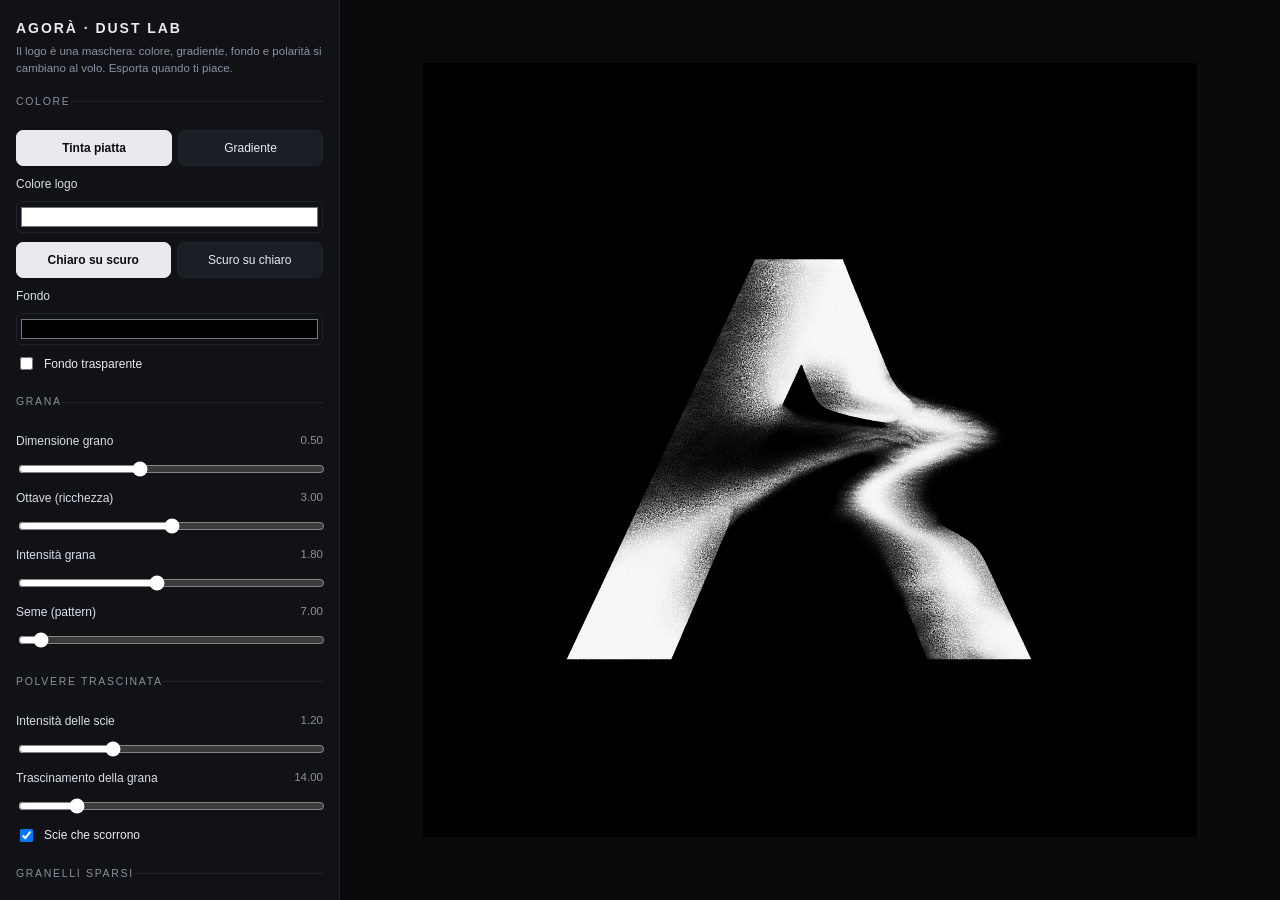
==== commit 26936f7f: "Agorà dust: le correzioni tengono con ogni impostazione - un solo filtro polvere per le due polarità" ====
--- a/agora-dust-lab.html
+++ b/agora-dust-lab.html
@@ -170,7 +170,8 @@
     <filter id="agoraPlain" x="-20%" y="-20%" width="140%" height="140%" color-interpolation-filters="sRGB">
       <feColorMatrix type="matrix" values="1 0 0 0 0  1 0 0 0 0  1 0 0 0 0  0 0 0 1 0"/>
     </filter>
-    <filter id="agoraPlainInv" x="-20%" y="-20%" width="140%" height="140%" color-interpolation-filters="sRGB">
+    <!-- inversione per la polarità scuro-su-chiaro (stessa polvere, stesse animazioni) -->
+    <filter id="agoraInvert" x="-20%" y="-20%" width="140%" height="140%" color-interpolation-filters="sRGB">
       <feFlood flood-color="#000" result="black"/>
       <feComposite in="SourceGraphic" in2="black" operator="over" result="o"/>
       <feColorMatrix in="o" type="matrix" values="-1 0 0 0 1  -1 0 0 0 1  -1 0 0 0 1  0 0 0 0 1"/>
@@ -284,8 +285,9 @@
       <feComposite in="streak" in2="sw" operator="arithmetic" k1="1" k2="0" k3="-0.5" k4="0.5" result="sK"/>
       <feComposite in="gK" in2="sK" operator="arithmetic" k1="0" k2="1" k3="1" k4="-0.5" result="texture"/>
       <feBlend in="texture" in2="surface" mode="overlay" result="dusted"/>
+      <!-- tono: curva che lascia fermi nero e bianco (esposizione e contrasto senza tagli netti) -->
       <feComponentTransfer id="agoraTone" in="dusted" result="base">
-        <feFuncR type="linear" slope="1" intercept="0"/><feFuncG type="linear" slope="1" intercept="0"/><feFuncB type="linear" slope="1" intercept="0"/>
+        <feFuncR type="table" tableValues="0 1"/><feFuncG type="table" tableValues="0 1"/><feFuncB type="table" tableValues="0 1"/>
       </feComponentTransfer>
       <!-- granelli: grumi irregolari, trascinati dal flusso -->
       <feTurbulence id="agoraSpeckNoise" type="fractalNoise" baseFrequency="0.34 0.21" numOctaves="3" seed="23" result="s0"/>
@@ -312,68 +314,6 @@
       <animate xlink:href="#agoraStreakShift" attributeName="dx" values="0;-120;0" dur="19s" repeatCount="indefinite" id="agoraStream"/>
       <animate xlink:href="#agoraSweep" attributeName="scale" values="14;22.4;14" dur="17s" repeatCount="indefinite" id="agoraSwirl"/>
       <animate xlink:href="#agoraFlowNoise" attributeName="baseFrequency" values="0.011;0.01485;0.011" dur="23s" repeatCount="indefinite" id="agoraFlow"/>
-    </filter>
-    <filter id="agoraDustFxInv" x="-20%" y="-20%" width="140%" height="140%" color-interpolation-filters="sRGB">
-      <!-- campo di flusso: guida il movimento della polvere -->
-      <feTurbulence id="agoraFlowNoiseInv" type="fractalNoise" baseFrequency="0.011" numOctaves="2" seed="5" result="flow"/>
-      <!-- sorgente resa opaca (su nero; su bianco nella versione inversa): niente aloni grigi ai bordi -->
-      <feFlood flood-color="#000" result="black"/>
-      <feComposite in="SourceGraphic" in2="black" operator="over" result="opaque"/>
-      <feDisplacementMap id="agoraDisplaceInv" in="opaque" in2="flow" scale="0" xChannelSelector="R" yChannelSelector="G" result="src"/>
-      <!-- canale rosso = luce, blu = intensità della grana, verde = dove la polvere è trascinata -->
-      <feColorMatrix in="src" type="matrix" values="1 0 0 0 0  1 0 0 0 0  1 0 0 0 0  0 0 0 1 0" result="surface"/>
-      <feColorMatrix in="src" type="matrix" values="0 1 0 0 0  0 1 0 0 0  0 1 0 0 0  0 0 0 0 1" result="drag"/>
-      <feColorMatrix in="src" type="matrix" values="0 0 1 0 0  0 0 1 0 0  0 0 1 0 0  0 0 0 0 1" result="k0"/>
-      <feGaussianBlur id="agoraGrainMapBlurInv" in="k0" stdDeviation="10.0" result="k"/>
-      <feComponentTransfer in="k" result="ik"><feFuncR type="table" tableValues="1 0"/><feFuncG type="table" tableValues="1 0"/><feFuncB type="table" tableValues="1 0"/></feComponentTransfer>
-      <!-- grana: rumore spazzato dal flusso -->
-      <feTurbulence id="agoraGrainNoiseInv" type="fractalNoise" baseFrequency="0.5 0.34" numOctaves="3" seed="7" result="g0"/>
-      <feOffset id="agoraGrainShiftInv" in="g0" dx="0" dy="0" result="g1"/>
-      <feDisplacementMap id="agoraSweepInv" in="g1" in2="flow" scale="14" xChannelSelector="R" yChannelSelector="G" result="g2"/>
-      <feColorMatrix in="g2" type="matrix" result="grain"
-        values="1.8 0 0 0 -0.4 1.8 0 0 0 -0.4 1.8 0 0 0 -0.4 0 0 0 0 1"/>
-      <!-- scie: polvere trascinata lungo il fiume -->
-      <feTurbulence id="agoraStreakNoiseInv" type="fractalNoise" baseFrequency="0.01 0.16" numOctaves="3" seed="11" result="t0"/>
-      <feOffset id="agoraStreakShiftInv" in="t0" dx="0" dy="0" result="t1"/>
-      <feDisplacementMap in="t1" in2="flow" scale="40" xChannelSelector="G" yChannelSelector="R" result="t2"/>
-      <feColorMatrix in="t2" type="matrix" result="streak"
-        values="1.2 0 0 0 -0.1 1.2 0 0 0 -0.1 1.2 0 0 0 -0.1 0 0 0 0 1"/>
-      <!-- sui bianchi la polvere si dirada piano piano (come nell'originale), niente confine netto -->
-      <feComponentTransfer id="agoraHighlightInv" in="surface" result="hl">
-        <feFuncR type="table" tableValues="1 1 1 1 1 0.95 0.82 0.6 0.3"/><feFuncG type="table" tableValues="1 1 1 1 1 0.95 0.82 0.6 0.3"/><feFuncB type="table" tableValues="1 1 1 1 1 0.95 0.82 0.6 0.3"/>
-      </feComponentTransfer>
-      <feComposite in="k" in2="hl" operator="arithmetic" k1="1" k2="0" k3="0" k4="0" result="kh"/>
-      <!-- miscela: grana dove k è alto, scie dove k è basso -->
-      <feComposite in="grain" in2="kh" operator="arithmetic" k1="1" k2="0" k3="-0.5" k4="0.5" result="gK"/>
-      <feComposite in="ik" in2="drag" operator="arithmetic" k1="1" k2="0" k3="0" k4="0" result="sw0"/>
-      <feComposite in="sw0" in2="hl" operator="arithmetic" k1="1" k2="0" k3="0" k4="0" result="sw"/>
-      <feComposite in="streak" in2="sw" operator="arithmetic" k1="1" k2="0" k3="-0.5" k4="0.5" result="sK"/>
-      <feComposite in="gK" in2="sK" operator="arithmetic" k1="0" k2="1" k3="1" k4="-0.5" result="texture"/>
-      <feBlend in="texture" in2="surface" mode="overlay" result="dusted"/>
-      <feComponentTransfer id="agoraToneInv" in="dusted" result="base">
-        <feFuncR type="linear" slope="1" intercept="0"/><feFuncG type="linear" slope="1" intercept="0"/><feFuncB type="linear" slope="1" intercept="0"/>
-      </feComponentTransfer>
-      <!-- granelli: grumi irregolari, trascinati dal flusso -->
-      <feTurbulence id="agoraSpeckNoiseInv" type="fractalNoise" baseFrequency="0.34 0.21" numOctaves="3" seed="23" result="s0"/>
-      <feDisplacementMap in="s0" in2="flow" scale="22" xChannelSelector="G" yChannelSelector="R" result="s1"/>
-      <feColorMatrix in="s1" type="matrix" result="s2" values="1 0 0 0 0  1 0 0 0 0  1 0 0 0 0  0 0 0 0 1"/>
-      <feComponentTransfer in="s2" result="speck">
-        <feFuncR type="linear" slope="5.0" intercept="-3.0"/><feFuncG type="linear" slope="5.0" intercept="-3.0"/><feFuncB type="linear" slope="5.0" intercept="-3.0"/>
-      </feComponentTransfer>
-      <feColorMatrix in="speck" type="luminanceToAlpha" result="speckA"/>
-      <!-- i granelli stanno dove c'è luce e si disperdono poco oltre -->
-      <feColorMatrix in="surface" type="luminanceToAlpha" result="lum"/>
-      <feGaussianBlur id="agoraHaloInv" in="lum" stdDeviation="9.0" result="halo"/>
-      <feComposite in="speckA" in2="halo" operator="in" result="speckLit0"/>
-      <!-- fuori dalla lettera solo nella zona morbida (la sagoma è nel canale alpha) -->
-      <feComposite in="speckLit0" in2="SourceAlpha" operator="in" result="speckLit"/>
-      <feFlood flood-color="#fff" result="white"/>
-      <feComposite in="white" in2="speckLit" operator="in" result="speckW0"/>
-      <feComponentTransfer in="speckW0" result="speckW"><feFuncA id="agoraSpeckGainInv" type="linear" slope="1.0" intercept="0"/></feComponentTransfer>
-      <feComposite in="speckW" in2="base" operator="over" result="final0"/>
-      <feComponentTransfer in="final0">
-        <feFuncR type="table" tableValues="1 0"/><feFuncG type="table" tableValues="1 0"/><feFuncB type="table" tableValues="1 0"/>
-      </feComponentTransfer>
     </filter>
 
     <!-- luce non ritagliata (prolungata oltre i bordi netti) -->
@@ -463,10 +403,10 @@
       <g id="agoraLightDark"><use xlink:href="#agoraFieldRaw"/></g>
     </g>
     <mask id="agoraMaskDark" maskUnits="userSpaceOnUse" x="-40" y="-40" width="1334" height="1334">
-      <g mask="url(#agoraShape)">
-        <g filter="url(#agoraPlainInv)"><use xlink:href="#agoraSourceDark"/></g>
-        <g id="agoraDustyDark" filter="url(#agoraDustFxInv)"><use xlink:href="#agoraSourceDark"/></g>
-      </g>
+      <g mask="url(#agoraShape)"><g filter="url(#agoraInvert)">
+        <g filter="url(#agoraPlain)"><use xlink:href="#agoraSourceDark"/></g>
+        <g id="agoraDustyDark" filter="url(#agoraDustFx)"><use xlink:href="#agoraSourceDark"/></g>
+      </g></g>
     </mask>
   </defs>
   <rect id="agoraBg" width="1254" height="1254"/>
@@ -510,7 +450,15 @@
   m.setAttribute('values', `${v} 0 0 0 ${i} ${v} 0 0 0 ${i} ${v} 0 0 0 ${i} 0 0 0 0 1`); }
 function setGrainSlope(v){ slopeMat(grainMat, v); }
 function setSpeck(slope, thr){ speckFns.forEach(f => { f.setAttribute('slope', slope); f.setAttribute('intercept', (-slope*thr).toFixed(4)); }); }
-function setTone(slope, shift){ toneFns.forEach(f => { f.setAttribute('slope', slope); f.setAttribute('intercept', (shift + (1-slope)/2).toFixed(4)); }); }
+// esposizione = curva gamma, contrasto = curva a S: nero e bianco restano fermi,
+// quindi il fondo resta trasparente e i bianchi non si tagliano di netto
+function setTone(c, e){
+  const g = Math.pow(2, -e*2.5), v = [];
+  // "piede": i quasi-neri restano neri, così la luce che sfuma non mostra mai un bordo
+  for (let i = 0; i <= 48; i++) { const x = Math.pow(i/48, g), a = Math.pow(x, c), b = Math.pow(1-x, c);
+    const toe = 1 - Math.pow(1 - Math.min(1, x/0.12), 2);
+    v.push(((a/(a+b || 1)) * (c < 1 ? toe : 1)).toFixed(4)); }
+  toneFns.forEach(f => f.setAttribute('tableValues', v.join(' '))); }
 function gradAngle(deg){
   const r = deg*Math.PI/180, c = Math.cos(r), s = Math.sin(r);
   N.grad.setAttribute('x1', (0.5 - c/2).toFixed(4)); N.grad.setAttribute('y1', (0.5 + s/2).toFixed(4));
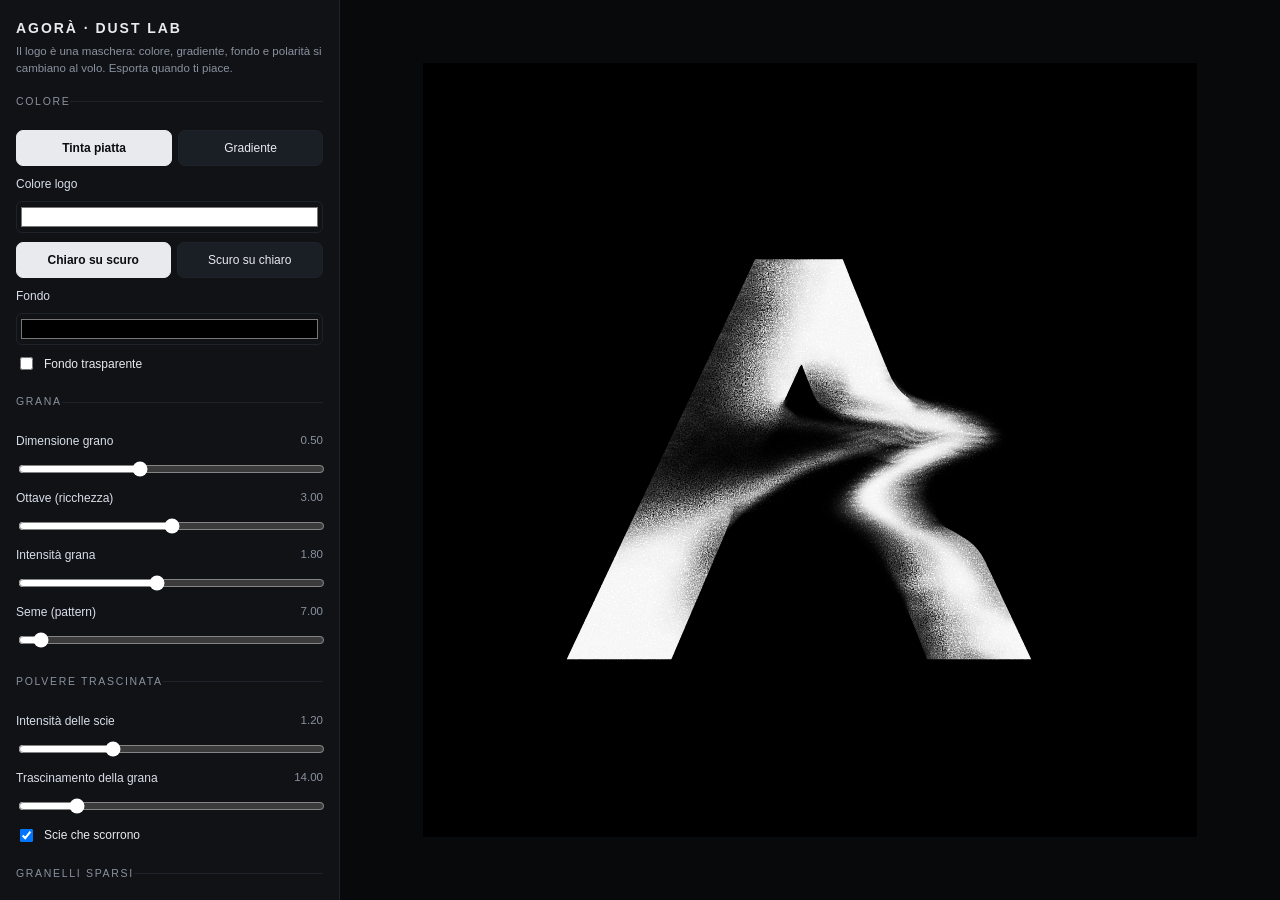
==== commit 121eb844: "Agorà dust: il fiume sfuma dal colore forte al lieve senza tagli - bordi curvi del fiume sempre morb" ====
--- a/agora-dust-lab.html
+++ b/agora-dust-lab.html
@@ -181,7 +181,8 @@
     </linearGradient>
     <filter id="agoraEdge" x="-10%" y="-10%" width="120%" height="120%" color-interpolation-filters="sRGB">
       <feColorMatrix in="SourceGraphic" type="matrix" values="1 0 0 0 0  1 0 0 0 0  1 0 0 0 0  0 0 0 0 1" result="shp"/>
-      <feColorMatrix in="SourceGraphic" type="matrix" values="0 1 0 0 0  0 1 0 0 0  0 1 0 0 0  0 0 0 0 1" result="soft"/>
+      <feColorMatrix in="SourceGraphic" type="matrix" values="0 1 0 0 0  0 1 0 0 0  0 1 0 0 0  0 0 0 0 1" result="soft0"/>
+      <feGaussianBlur in="soft0" stdDeviation="7.0" result="soft"/>
       <feGaussianBlur in="shp" stdDeviation="0.6" result="b1"/>
       <feGaussianBlur in="shp" stdDeviation="3.5" result="b2"/>
       <feGaussianBlur in="shp" stdDeviation="9.0" result="b3"/>
@@ -200,7 +201,8 @@
     </filter>
     <filter id="agoraEdgeShape" x="-10%" y="-10%" width="120%" height="120%" color-interpolation-filters="sRGB">
       <feColorMatrix in="SourceGraphic" type="matrix" values="1 0 0 0 0  1 0 0 0 0  1 0 0 0 0  0 0 0 0 1" result="shp"/>
-      <feColorMatrix in="SourceGraphic" type="matrix" values="0 1 0 0 0  0 1 0 0 0  0 1 0 0 0  0 0 0 0 1" result="soft"/>
+      <feColorMatrix in="SourceGraphic" type="matrix" values="0 1 0 0 0  0 1 0 0 0  0 1 0 0 0  0 0 0 0 1" result="soft0"/>
+      <feGaussianBlur in="soft0" stdDeviation="7.0" result="soft"/>
       <feGaussianBlur in="shp" stdDeviation="0.6" result="b1"/>
       <feGaussianBlur in="shp" stdDeviation="3.5" result="b2"/>
       <feGaussianBlur in="shp" stdDeviation="9.0" result="b3"/>
@@ -222,14 +224,22 @@
     <g id="agoraEdgeSource">
       <rect x="-40" y="-40" width="1334" height="1334" fill="#000"/>
       <g id="agoraEdgeSoftness">
-        <path fill="#002000" d="M1253.5 715.1C1237.7 819.5 1177.8 718.1 1158.5 719.3C1139.2 720.4 1156.7 721.9 1137.5 722.1C1118.3 722.3 1083 722.2 1043.5 720.2C1004 718.2 927.8 711.7 900.5 710.1C873.2 708.5 884.7 708.8 879.5 710.6C874.3 712.5 878 707.4 869.5 721.3C861 735.3 835 780.7 828.5 794.5C822 808.3 825.9 795.9 830.5 803.9C835.1 811.9 851.7 833.7 856.2 842.5C860.7 851.3 858.2 852.3 857.6 856.5C856.9 860.7 855.1 864.3 852.3 867.5C849.4 870.7 849.5 871.1 840.5 875.7C831.5 880.2 806.8 890.1 798.5 894.9C790.2 899.6 800.5 898.2 790.5 903.9C780.5 909.7 761.2 918.8 738.5 929.1C715.8 939.5 671.7 959 654.5 966C637.3 972.9 640.7 970.6 635.5 970.7C630.3 970.7 626.8 969.1 623.5 966.2C620.2 963.4 618.6 969.8 615.6 953.5C612.6 937.2 609.2 890.6 605.5 868.5C601.8 846.4 596.5 831.1 593.5 820.9C590.5 810.7 590.3 811.1 587.5 807.4C584.7 803.7 589.3 806 576.5 798.5C563.6 791 524 769.3 510.5 762.4C497 755.5 499.2 759.2 495.5 756.9C491.8 754.6 491.8 750.8 488.5 748.7C485.2 746.5 483.2 747.9 475.5 744C467.8 740 449.5 729.7 442.5 725.2C435.5 720.6 435.4 719.9 433.3 716.5C431.2 713.1 430 708.8 429.9 704.5C429.9 700.2 431 696.2 433 690.5C435 684.8 433.4 684.7 442 670.5C450.6 656.3 476 625.5 484.5 605.3C493 585.1 490.7 561.6 493.1 549.5C495.6 537.4 496.9 536.9 499.1 532.5C501.4 528.1 503.9 525.5 506.5 523.3C509.1 521.2 511.5 520.3 514.5 519.8C517.5 519.2 512.3 516 524.5 520.1C536.7 524.3 572.2 540.4 587.5 544.5C602.8 548.6 606.3 542.5 616.5 544.8C626.7 547.1 639.1 555.1 648.4 558.5C657.7 561.9 658.7 562.6 672.1 565.5C685.4 568.4 717.1 574.5 728.5 576.2C739.9 577.8 737.7 576.4 740.2 575.5C742.7 574.6 742.7 572.9 743.5 570.6C744.3 568.2 745.2 566.5 744.8 561.5C744.4 556.5 740.2 546 740.9 540.5C741.5 535 737.4 537.2 748.5 528.7C759.6 520.2 788.5 506.7 807.5 489.3C826.5 471.9 828.2 458.9 862.2 424.5C896.2 390.1 972.6 319.1 1011.5 283C1050.4 246.9 1075.8 225.2 1095.5 207.9C1115.2 190.6 1121.7 184.5 1129.5 179.1C1137.3 173.7 1124.8 188.8 1142.5 175.6C1160.2 162.4 1218.3 113.4 1235.5 99.8C1252.7 86.3 1242.5 95.4 1245.5 94.2C1248.5 93 1252.2 -10.9 1253.5 92.6C1254.8 196.1 1269.3 610.6 1253.5 715.1ZM720.7 691.5C730.7 690.9 725.5 688.8 726.5 686.5C727.6 684.2 728.4 681.8 726.8 677.5C725.2 673.2 719.9 664.2 717 660.5C714.1 656.8 712.6 655.9 709.5 655.6C706.4 655.3 704.6 655.8 698.6 658.5C692.6 661.2 680.7 667 673.5 671.5C666.3 676 658.2 682.7 655.6 685.5C653 688.3 655.8 687.7 657.6 688.5C659.4 689.3 656 689.6 666.5 690.1C677 690.6 710.7 692.1 720.7 691.5Z"/>
-        <path fill="#004000" d="M1253.5 709.5C1237.7 812 1177.8 712.5 1158.5 713.7C1139.2 714.9 1156.3 716.4 1137.5 716.6C1118.7 716.8 1085.1 716.8 1045.5 714.8C1005.9 712.8 928.4 706.1 900.2 704.5C872 702.9 882.3 703.2 876.5 705.3C870.7 707.3 874.6 701.9 865.5 716.8C856.4 731.6 829 779.8 822.2 794.5C815.3 809.2 819.8 796.9 824.5 805.1C829.2 813.2 845.7 835.3 850.2 843.5C854.7 851.7 851.9 851.2 851.3 854.5C850.7 857.8 853.8 858.5 846.7 863.5C839.6 868.5 817 880.2 808.5 884.4C800 888.6 799 886.7 795.5 888.9C792 891 790.8 895.2 787.5 897.3C784.2 899.4 784.8 896.9 775.5 901.4C766.2 905.8 751.7 914.6 731.5 924.1C711.3 933.5 670.2 951.5 654.5 957.9C638.8 964.3 642 962.4 637.5 962.6C633 962.7 630.1 961.1 627.5 958.9C624.9 956.7 623.1 954.7 622 949.5C620.9 944.3 622.7 941 620.9 927.5C619.2 914 615.2 886.7 611.5 868.4C607.8 850.1 602.1 828.6 598.8 817.5C595.4 806.4 594.9 806.4 591.5 802.1C588.1 797.7 591.4 799.3 578.4 791.5C565.4 783.7 526.5 762.3 513.4 755.5C500.2 748.7 503 752.8 499.5 750.6C496 748.4 495.8 744.7 492.5 742.5C489.2 740.3 486.7 741.3 479.5 737.6C472.3 733.9 456 724.4 449.5 720.3C443 716.1 442.5 715.5 440.5 712.5C438.5 709.5 437.3 706.7 437.4 702.5C437.4 698.3 438.9 692.7 440.6 687.5C442.4 682.3 439.6 684.8 447.8 671.5C456 658.2 481.4 627.3 489.8 607.5C498.1 587.7 495.7 564.2 497.9 552.5C500.1 540.8 500.9 541.5 502.8 537.5C504.8 533.5 507.2 530.6 509.5 528.6C511.8 526.7 513.8 526 516.5 525.7C519.2 525.3 514.2 522.4 525.5 526.4C536.8 530.3 569.3 545.5 584.5 549.6C599.7 553.6 605.8 548.2 616.5 550.7C627.2 553.2 638.2 560.9 648.5 564.5C658.8 568.1 664.2 569.6 678.3 572.5C692.5 575.4 722.3 580.7 733.5 582.2C744.7 583.7 742.9 582.2 745.5 581.4C748.1 580.6 747.3 581.7 749.3 577.5C751.3 573.3 755.3 560.3 757.5 556.2C759.7 552.2 759.4 554.2 762.5 553.4C765.6 552.6 772.2 553.1 775.9 551.5C779.5 549.9 772.6 560.7 784.5 543.9C796.4 527.1 833.2 470.1 847.2 450.5C861.2 430.9 840.4 453.5 868.5 426.2C896.6 399 975.5 324 1015.5 286.9C1055.5 249.9 1089.3 221 1108.5 204.1C1127.7 187.2 1124.8 189.3 1130.5 185.7C1136.2 182.2 1124.7 196.2 1142.5 182.8C1160.3 169.4 1219 119.3 1237.5 105.3C1256 91.2 1250.8 -2.2 1253.5 98.5C1256.2 199.3 1269.3 607 1253.5 709.5ZM722.5 697.5C735.8 696.6 729.7 693.9 731.5 690.7C733.3 687.6 735.1 684.4 733.3 678.5C731.4 672.6 724.3 660.3 720.5 655.4C716.7 650.5 714.6 649.5 710.5 649.2C706.4 648.8 703.6 649.9 695.8 653.5C688 657.1 671.7 665.8 663.7 670.5C655.7 675.2 651.6 678.2 647.9 681.5C644.2 684.8 642.1 688.4 641.3 690.5C640.6 692.6 641.8 693.3 643.5 694.2C645.2 695.2 638.3 695.5 651.5 696C664.7 696.6 709.2 698.4 722.5 697.5Z"/>
-        <path fill="#006000" d="M1253.5 706.1C1237.7 807.4 1177.8 709.1 1158.5 710.3C1139.2 711.5 1165.7 713.5 1137.5 713.2C1109.3 712.9 1030.8 710.8 989.5 708.6C948.2 706.5 908.7 701.6 889.5 700.5C870.3 699.4 879 699.7 874.5 702.1C870 704.4 872 699.3 862.7 714.5C853.3 729.7 825.4 778.3 818.4 793.5C811.4 808.7 816 797 820.7 805.5C825.3 814 841.9 836.5 846.3 844.5C850.7 852.5 847.6 850.8 847.1 853.5C846.7 856.2 850.2 856 843.5 860.5C836.7 865 814.8 876.6 806.5 880.7C798.2 884.7 797 883 793.5 885C790 887.1 788.8 891 785.5 893C782.2 895 783.3 892.3 773.5 896.9C763.7 901.5 746.3 911.6 726.5 920.8C706.7 930.1 669.2 946.5 654.5 952.5C639.8 958.5 642.4 956.6 638.5 956.9C634.6 957.3 633.2 956.1 631.2 954.5C629.3 952.9 627.5 952 626.7 947.5C625.9 943 627.3 934.5 626.2 927.5C625 920.5 621.7 915.8 619.8 905.5C617.9 895.2 617.5 880.3 614.6 865.5C611.7 850.7 605.9 827.7 602.4 816.5C599 805.3 597.8 803.5 593.9 798.5C590 793.5 592.1 794.4 579 786.5C566 778.6 528.4 757.6 515.5 750.8C502.6 744 505 748 501.5 745.8C498 743.6 497.8 740 494.5 737.8C491.2 735.6 488.3 736.4 481.5 732.8C474.7 729.2 459.5 720.3 453.5 716.4C447.5 712.5 447.2 712.1 445.4 709.5C443.5 706.9 442.5 704.3 442.4 700.5C442.4 696.7 443.5 691.2 445 686.5C446.4 681.8 443.1 685.5 451.2 672.5C459.2 659.5 484.9 628.2 493.1 608.5C501.4 588.8 498.7 566 500.8 554.5C502.9 543 503.9 543.3 505.7 539.5C507.5 535.7 509.5 533.6 511.5 531.9C513.5 530.2 515.2 529.7 517.5 529.4C519.8 529.1 514.3 526.1 525.5 530.1C536.7 534 569.5 549.2 584.5 553.2C599.5 557.3 605.1 551.8 615.5 554.1C625.9 556.5 636.5 563.9 646.7 567.5C656.8 571.1 661.7 572.4 676.5 575.5C691.3 578.5 723.3 584.2 735.5 585.7C747.7 587.2 745.4 588.4 749.7 584.5C754 580.6 756.1 567.3 761.1 562.5C766.1 557.7 775.1 558.1 779.5 555.8C783.9 553.4 775.7 565.7 787.5 548.5C799.3 531.2 836.3 472.5 850.3 452.5C864.2 432.5 843.1 455.8 871.1 428.5C899.1 401.2 978.6 325.8 1018.5 288.9C1058.4 251.9 1091.8 223.4 1110.5 206.9C1129.2 190.5 1125.2 193.5 1130.5 190.3C1135.8 187 1124.5 200.8 1142.5 187.3C1160.5 173.7 1220 123 1238.5 108.8C1257 94.6 1251 2.7 1253.5 102.3C1256 201.8 1269.3 604.8 1253.5 706.1ZM726.4 700.5C741.2 698.9 733.8 695 735.5 691C737.2 687 738.7 683 736.5 676.5C734.4 670 726.7 657.3 722.5 652.1C718.3 646.9 716.3 645.6 711.5 645.3C706.7 645 702.7 646.5 693.9 650.5C685.1 654.5 667.3 664.2 658.5 669.5C649.6 674.8 645 678.5 640.9 682.5C636.8 686.5 634.6 690.8 634 693.5C633.4 696.2 635.3 697.4 637.4 698.5C639.5 699.6 631.7 699.9 646.5 700.3C661.3 700.6 711.6 702.1 726.4 700.5Z"/>
-        <path fill="#008000" d="M1253.5 703.3C1237.7 803.6 1178 706.3 1158.5 707.5C1139 708.6 1164.7 710.6 1136.5 710.3C1108.3 710.1 1030.7 707.9 989.5 705.8C948.3 703.7 908.8 698.7 889.5 697.6C870.2 696.5 878.2 697 873.5 699.1C868.8 701.3 871.2 695.1 861.5 710.7C851.8 726.3 822.8 776.7 815.4 792.5C808 808.3 812.7 796.7 817.3 805.5C821.9 814.3 838.5 837.7 842.8 845.5C847.2 853.3 843.8 850.4 843.4 852.5C843 854.6 846.8 853.8 840.5 857.9C834.2 862 813.7 873.1 805.5 877C797.3 881 795.2 879.8 791.5 881.8C787.8 883.8 786.8 887.3 783.5 889.1C780.2 891 787.6 885.5 771.5 892.9C755.4 900.3 708.9 923.7 687.1 933.5C665.3 943.3 649.3 948.8 640.5 951.5C631.7 954.3 636.1 951 634.5 949.8C632.9 948.6 631.6 948.4 631.1 944.5C630.6 940.6 632.9 933 631.6 926.5C630.3 920 625.5 916 623.1 905.5C620.7 895 620.2 878.5 617.2 863.5C614.3 848.5 609 826.8 605.5 815.5C601.9 804.2 600.1 801 595.9 795.5C591.7 790 593.6 790.9 580.5 782.8C567.4 774.6 530.3 753.4 517.5 746.6C504.7 739.7 507 743.6 503.5 741.4C500 739.2 499.8 735.7 496.5 733.5C493.2 731.3 490.2 731.9 483.5 728.3C476.8 724.8 462.2 716 456.5 712.2C450.8 708.3 450.8 708.1 449.2 705.5C447.6 702.9 446.9 700 446.9 696.5C446.8 693 447.6 688.7 449 684.5C450.3 680.3 447.2 683.8 455 671.5C462.7 659.2 487.3 630.5 495.5 610.5C503.7 590.5 502.1 563.5 504.4 551.5C506.8 539.5 507.5 541.8 509.5 538.7C511.5 535.6 513.3 533.8 516.5 533C519.7 532.2 516.8 530.1 528.5 534.1C540.2 538.1 571.8 553 586.5 556.9C601.2 560.8 607 555.4 616.5 557.5C626 559.6 634.5 566.2 643.7 569.5C652.9 572.8 655.7 573.9 671.5 577.1C687.3 580.4 724.8 587.2 738.5 588.8C752.2 590.3 749.8 590.2 754 586.5C758.2 582.8 759 571.1 763.8 566.5C768.5 561.9 777.9 561.4 782.5 558.8C787.1 556.1 779.3 568 791.1 550.5C802.9 533 839.7 473.4 853.3 453.5C866.9 433.6 844.6 458.2 872.5 431.1C900.4 404 980.7 327.8 1020.5 290.9C1060.3 254 1093.2 226 1111.5 209.9C1129.8 193.7 1125.3 197.2 1130.5 194C1135.7 190.9 1124.3 204.7 1142.5 191C1160.7 177.2 1221 125.9 1239.5 111.6C1258 97.4 1251.2 6.8 1253.5 105.4C1255.8 204 1269.3 602.9 1253.5 703.3ZM722.2 704.5C737 704.4 727.3 704 729.5 702.8C731.7 701.7 733.7 700.1 735.4 697.5C737.2 694.9 739 690.7 739.8 687.5C740.6 684.3 742.6 684.7 740.1 678.5C737.7 672.3 728.6 656.2 725 650.5C721.5 644.8 721.1 645.9 719 644.5C716.9 643.1 716.6 641.7 712.5 642.2C708.4 642.6 703.9 642.8 694.5 647C685.1 651.3 665.8 661.6 656.1 667.5C646.4 673.4 640.8 678 636.3 682.5C631.7 687 629.6 691.4 628.8 694.5C628 697.6 629.5 699.6 631.5 701.1C633.5 702.6 625.4 703.2 640.5 703.7C655.6 704.3 707.3 704.6 722.2 704.5Z"/>
-        <path fill="#009f00" d="M1253.5 700.6C1237.7 800 1178 703.6 1158.5 704.8C1139 706 1164.5 707.9 1136.5 707.7C1108.5 707.4 1031.7 705.3 990.5 703.1C949.3 701 909.2 696 889.5 694.9C869.8 693.8 876.2 695.5 872.2 696.5C868.2 697.5 867.7 698.6 865.5 700.8C863.3 703 867.7 694.2 858.9 709.5C850 724.8 819.9 776.8 812.3 792.5C804.7 808.2 811.4 798.7 813.3 803.5C815.2 808.3 821.4 816.3 823.9 821.5C826.4 826.7 825.9 830.3 828.3 834.5C830.8 838.7 837.3 843 838.8 846.5C840.3 850 843 851 837.1 855.5C831.2 860 811.5 870 803.5 873.8C795.5 877.6 792.8 876.7 789.1 878.5C785.5 880.3 784.8 882.9 781.6 884.5C778.3 886.1 786.8 880.2 769.5 888C752.2 895.8 698.8 922.1 677.6 931.5C656.5 940.9 649 942.7 642.5 944.6C636 946.5 639.4 943.7 638.5 942.9C637.6 942 636.8 942.6 637.4 939.5C638 936.4 643.1 928.5 642.2 924.5C641.2 920.5 634 918.4 631.5 915.5C629 912.7 628.8 915.3 627 907.5C625.3 899.7 624.1 883.2 621.2 868.5C618.4 853.8 613.9 832.2 609.9 819.5C605.9 806.8 602.2 798.9 597.5 792.1C592.8 785.4 594.5 787.2 581.5 778.9C568.5 770.6 532.2 749.3 519.5 742.3C506.8 735.3 509 739.2 505.5 737C502 734.7 501.8 731.2 498.5 729C495.2 726.8 491.8 727.1 485.5 723.6C479.2 720.1 465.9 711.9 460.5 708.2C455.1 704.5 454.9 704.1 453.3 701.5C451.7 698.9 451 695.7 450.9 692.5C450.8 689.3 451.5 686.1 452.8 682.5C454 678.9 450.9 682.6 458.5 670.8C466.1 659 490.1 631 498.1 611.5C506.1 592 504.3 565.7 506.5 554C508.7 542.3 509.3 544.5 511.1 541.5C513 538.5 514.6 536.8 517.5 536C520.4 535.3 517.3 533.2 528.5 537.1C539.7 541 570.2 555.7 584.5 559.5C598.8 563.3 604.8 557.8 614.5 559.9C624.2 562 633.5 568.8 642.5 572C651.5 575.2 652.3 575.9 668.5 579.1C684.7 582.4 724.8 589.7 739.5 591.5C754.2 593.2 752 593.1 756.5 589.5C761 585.8 761.9 574.2 766.8 569.5C771.6 564.8 781 564.2 785.5 561.5C790 558.8 782.2 571.2 793.9 553.5C805.5 535.8 842 475.6 855.5 455.5C868.9 435.4 846.8 460 874.5 433C902.2 406 982.2 330.1 1021.7 293.5C1061.2 256.9 1093.3 229.5 1111.5 213.5C1129.6 197.5 1125.3 200.7 1130.5 197.6C1135.7 194.4 1124.5 208.1 1142.5 194.5C1160.5 180.9 1220 130.1 1238.5 115.8C1257 101.4 1251 10.9 1253.5 108.4C1256 205.8 1269.3 601.2 1253.5 700.6ZM723.6 707.5C739.4 707.2 729.2 706.8 731.5 705.5C733.8 704.1 735.8 702.3 737.7 699.5C739.5 696.7 741.6 692 742.5 688.5C743.4 685 743.7 682 743.1 678.5C742.5 675 741.6 672.5 738.9 667.5C736.3 662.5 730.1 652.8 727 648.5C724 644.2 722.8 643.5 720.5 641.9C718.2 640.4 718 638.8 713.5 639.2C709 639.7 703.8 639.8 693.5 644.4C683.2 649.1 661.8 660.7 651.5 667.1C641.2 673.5 636 678.2 631.5 683.1C627 688 625 693.1 624.2 696.5C623.4 699.9 624.5 701.7 626.6 703.5C628.6 705.3 620.3 706.6 636.5 707.3C652.7 707.9 707.8 707.8 723.6 707.5Z"/>
-        <path fill="#00bf00" d="M1253.5 697.7C1233.8 796.6 1179.3 704.4 1135.5 704.8C1091.7 705.2 1031.5 702.4 990.5 700.3C949.5 698.2 909.3 693.2 889.5 692C869.7 690.9 875.7 692.6 871.5 693.5C867.3 694.4 866.8 695.5 864.5 697.5C862.2 699.5 866.8 690.5 857.8 705.5C848.9 720.5 818.6 771.3 810.6 787.5C802.6 803.7 807.9 796 809.8 802.5C811.6 809 819.7 821.5 821.6 826.5C823.5 831.5 821.8 830.6 821.1 832.5C820.4 834.4 840.6 827.2 817.5 838.1C794.4 849 712 885.3 682.5 897.9C653 910.4 648.7 911.3 640.5 913.4C632.3 915.5 635.4 912.2 633.5 910.5C631.7 908.8 630.9 910.3 629.4 903.5C627.9 896.7 627.3 883.8 624.5 869.5C621.8 855.2 617.4 831.1 613.1 817.5C608.7 803.9 603.3 794.6 598.5 787.7C593.7 780.8 597.3 784.4 584.5 776.1C571.7 767.8 534.3 745.2 521.5 738C508.7 730.7 511.3 734.8 507.8 732.5C504.3 730.2 507.7 729 500.5 724.2C493.3 719.5 471.7 708.4 464.5 704C457.3 699.5 458.9 699.9 457.3 697.5C455.7 695.1 454 694.1 454.9 689.5C455.7 684.9 454.8 682.5 462.5 669.6C470.2 656.8 493.2 631.2 500.9 612.5C508.5 593.8 506.5 568.8 508.5 557.5C510.5 546.1 511.2 547.5 512.9 544.5C514.6 541.5 515.8 540 518.5 539.3C521.2 538.7 518.5 536.6 529.3 540.5C540.2 544.4 569.5 558.9 583.5 562.6C597.5 566.3 603.7 560.7 613.5 562.7C623.3 564.8 633.2 571.8 642.5 575C651.8 578.2 653 578.9 669.5 582.2C686 585.4 727.5 592.3 741.5 594.4C755.5 596.4 750.3 594.9 753.5 594.5C756.7 594 757.7 595.4 760.5 591.7C763.3 587.9 765.8 576.4 770.5 571.9C775.2 567.4 784.1 567.2 788.6 564.5C793.1 561.8 786.1 573.5 797.8 555.5C809.4 537.5 845.5 476.5 858.5 456.5C871.5 436.5 848.5 462.3 876 435.5C903.6 408.7 984.2 332.2 1023.8 295.5C1063.4 258.8 1095.6 231.3 1113.5 215.5C1131.5 199.7 1126.7 203.6 1131.5 200.7C1136.3 197.8 1124.5 211.9 1142.5 198.2C1160.5 184.5 1221 133.1 1239.5 118.6C1258 104.2 1251.2 15 1253.5 111.5C1255.8 208 1273.2 598.8 1253.5 697.7ZM658.4 711.5C673.8 711.4 712.4 711.9 725.5 710.9C738.6 709.9 733.8 708.7 737 705.5C740.2 702.3 743.2 696.2 744.7 691.5C746.2 686.8 746.7 682.2 746 677.5C745.2 672.8 743.6 669.5 740 663.5C736.5 657.5 729.5 646.1 724.9 641.5C720.3 636.9 717.2 636.2 712.5 636C707.8 635.7 706.3 635.6 696.5 639.9C686.7 644.3 664.8 655.4 653.5 662.3C642.2 669.3 634.2 676 628.7 681.5C623.1 687 621.6 692 620.2 695.5C618.8 699 619.7 700.5 620.2 702.5C620.6 704.5 620.8 706 623 707.5C625.2 709 627.6 710.9 633.5 711.5C639.4 712.2 643.1 711.6 658.4 711.5ZM789.5 872.5C786.8 873 785.6 873 784.5 872.7C783.4 872.3 783.2 871.7 782.9 870.5C782.6 869.3 782.4 866.8 782.8 865.5C783.2 864.2 779.2 865.8 785.5 862.6C791.8 859.3 813.5 848.9 820.5 846.1C827.5 843.2 825.6 845.2 827.5 845.6C829.4 846 831.4 847.3 832 848.5C832.7 849.7 832.5 851.2 831.5 852.5C830.6 853.8 831.5 853.7 826.3 856.5C821.1 859.3 806.6 866.8 800.5 869.5C794.3 872.2 792.2 872 789.5 872.5Z"/>
-        <path fill="#00df00" d="M1253.5 694.3C1237.5 791.5 1177.2 697.4 1157.5 698.6C1137.8 699.8 1163.3 701.7 1135.5 701.4C1107.7 701.1 1031.5 699 990.5 696.9C949.5 694.7 909.5 689.8 889.5 688.6C869.5 687.5 875 689 870.5 690C866 691 864.9 692.2 862.3 694.5C859.7 696.8 864 688.2 854.8 703.5C845.6 718.8 815.2 770.2 807 786.5C798.8 802.8 804.2 795.3 805.7 801.5C807.3 807.7 814.9 818.6 816.2 823.5C817.5 828.4 818 827.6 813.5 830.9C809 834.2 795.5 840.7 789.2 843.5C782.8 846.3 779.1 845.9 775.5 847.7C771.9 849.5 771 852.6 767.5 854.3C764 856.1 768 852.3 754.5 858.1C741 864 705.3 881.4 686.5 889.5C667.6 897.6 649.8 904.2 641.5 906.8C633.2 909.4 638 906.6 636.5 905.3C635 904.1 635.6 914.1 632.5 899.1C629.4 884.1 622.9 834.6 617.8 815.5C612.6 796.4 606.7 791.7 601.5 784.5C596.2 777.3 599.5 780.6 586.5 772.1C573.5 763.5 536.2 740.5 523.5 733.1C510.8 725.7 513.9 730.1 510.5 727.8C507.1 725.5 510.3 724.2 503.3 719.5C496.2 714.8 475.3 703.8 468.4 699.5C461.4 695.2 463 695.6 461.5 693.5C460 691.3 458.4 690.7 459.4 686.5C460.4 682.3 460.1 680 467.5 668C474.9 656 496.5 632.6 503.9 614.5C511.2 596.4 509.6 570.5 511.5 559.4C513.4 548.2 513.9 550.2 515.4 547.5C516.9 544.8 518.1 543.7 520.5 543.2C522.9 542.7 519.7 540.6 529.9 544.5C540 548.4 567.6 562.7 581.5 566.4C595.4 570 603.7 564.5 613.5 566.4C623.3 568.4 631.7 574.9 640.5 577.9C649.3 581 649.3 581.6 666.5 584.9C683.7 588.2 728.7 595.7 743.5 597.9C758.3 600.2 752.1 598.6 755.5 598.2C758.9 597.8 760.6 599.3 763.7 595.5C766.8 591.7 769.3 580.1 774.1 575.5C778.9 570.9 787.8 571 792.5 568.2C797.2 565.3 790.7 576.7 802.2 558.5C813.7 540.3 848.8 478.8 861.5 458.7C874.2 438.6 851.3 464.4 878.5 437.9C905.7 411.4 986 335.2 1024.5 299.5C1063 263.8 1091.7 239.2 1109.5 223.5C1127.3 207.8 1125.8 208.7 1131.5 205.1C1137.2 201.5 1125.4 215.6 1143.5 201.9C1161.6 188.1 1221.7 136.9 1240.1 122.5C1258.4 108.1 1251.3 20.1 1253.5 115.4C1255.7 210.7 1269.5 597.1 1253.5 694.3ZM646.3 717.5C657.6 716.8 680.1 713.9 693.5 713.6C706.9 713.3 719.2 716.1 726.5 715.7C733.8 715.3 734 714.5 737.5 711C741 707.4 745.3 699.9 747.4 694.5C749.4 689.1 750.3 683.7 749.8 678.5C749.2 673.3 747.7 670 744.1 663.5C740.4 657 732.7 644.7 728 639.5C723.2 634.3 720.2 633.3 715.5 632.5C710.8 631.8 709.5 630.9 699.5 635C689.5 639 667.3 650.1 655.5 657C643.7 663.9 635.1 670.4 628.5 676.5C622 682.6 618.6 689.3 616.3 693.5C614 697.7 614.7 698.8 614.8 701.5C614.8 704.2 614.7 707.2 616.5 709.9C618.3 712.6 620.5 716.4 625.5 717.7C630.5 718.9 634.9 718.2 646.3 717.5Z"/>
-        <path fill="#00ff00" d="M1253.5 688.8C1237.5 784 1177.2 691.9 1157.5 693C1137.8 694.2 1163.2 696.2 1135.5 695.9C1107.8 695.6 1032.7 693.5 991.5 691.4C950.3 689.2 909.2 684.1 888.5 683C867.8 681.9 872.5 683.6 867.5 684.8C862.5 685.9 861.2 687.5 858.5 689.8C855.8 692.1 860.5 682.9 851 698.5C841.6 714.1 810.5 766.8 801.8 783.5C793.2 800.2 798.3 792.5 799.2 798.5C800.2 804.5 806.5 815 807.7 819.5C808.9 824 810 822.7 806.3 825.5C802.7 828.3 791.5 833.9 785.7 836.5C779.9 839.1 775 839.3 771.5 841.1C768 843 785.8 838.1 764.5 847.5C743.2 856.8 664.3 889.3 643.5 897.4C622.7 905.4 640.6 896.8 639.5 895.5C638.4 894.2 639 898.8 637 889.5C635 880.2 628.9 850.2 627.5 839.5C626.1 828.8 627.5 828.9 628.5 825.3C629.5 821.6 630.7 820.4 633.3 817.5C636 814.6 631 818 644.5 807.8C658 797.7 698.3 770.9 714.3 756.5C730.3 742.1 734 731.8 740.5 721.6C747 711.4 750.5 702.5 753 695.5C755.6 688.5 756.1 684.7 755.8 679.5C755.5 674.3 754.7 671.5 751.1 664.5C747.4 657.5 738.2 643.3 733.9 637.5C729.6 631.7 728.2 631.7 725.5 629.9C722.8 628.1 720.5 627.3 717.5 626.8C714.5 626.2 711 626.2 707.5 626.7C704 627.2 707 624.9 696.5 630C686 635 656 650.4 644.5 657C633 663.6 632.4 665.3 627.5 669.6C622.6 673.8 618.6 677.8 615.4 682.5C612.2 687.2 610 690.5 608.2 697.5C606.4 704.5 605.1 718.5 604.7 724.5C604.2 730.5 604.6 731.2 605.4 733.5C606.2 735.8 607.2 737.5 609.5 738.3C611.8 739.1 609.1 740.9 619.5 738.3C629.9 735.6 660.2 725.3 672 722.5C683.9 719.7 686.1 720.9 690.5 721.3C694.9 721.6 697.3 723.1 698.2 724.5C699 725.9 707 718.7 695.4 729.5C683.8 740.3 640.8 778.6 628.5 789.2C616.2 799.8 623.7 792.9 621.5 793.1C619.3 793.3 620 794.4 615.5 790.4C611 786.4 609.2 779.8 594.5 769.2C579.8 758.6 541 735 527.5 726.8C514 718.7 517 722.9 513.5 720.6C510 718.2 513.4 717.3 506.5 712.6C499.6 707.9 478.7 697.2 472.1 692.5C465.5 687.8 466.6 688.2 466.7 684.5C466.7 680.8 465.4 681.8 472.5 670.5C479.6 659.2 501.9 634.6 509.3 616.5C516.6 598.4 514.8 572.6 516.5 562.1C518.2 551.5 518.3 555 519.5 553C520.7 551 521.4 550.1 523.5 549.8C525.6 549.6 522.2 547.6 531.9 551.5C541.5 555.4 568.2 569.9 581.5 573.3C594.8 576.7 601.5 570.3 611.5 572.1C621.5 573.9 631 580.8 641.5 584.2C652 587.5 656.5 588.7 674.5 592C692.5 595.3 734.8 602 749.5 604.2C764.2 606.3 759.2 605 762.5 604.7C765.8 604.3 766.5 606 769.5 602C772.5 598 775.7 585.4 780.5 580.8C785.3 576.2 794 576.9 798.5 574.4C803 571.8 796.2 584.2 807.5 565.5C818.8 546.8 854.1 482.5 866.5 462C878.9 441.5 854.6 469.1 881.8 442.5C909 415.9 990.9 338.3 1029.5 302.5C1068.1 266.7 1096.3 242.6 1113.5 227.5C1130.6 212.4 1127.5 214.8 1132.5 211.7C1137.5 208.6 1125.3 222.9 1143.5 209C1161.7 195.1 1223.1 143 1241.4 128.5C1259.7 114 1251.5 28.4 1253.5 121.8C1255.5 215.1 1269.5 593.6 1253.5 688.8Z"/>
+        <path fill="#001000" d="M819.5 1128.5C805 1129.5 794.3 1129.5 782.5 1129.1C770.7 1128.7 757 1127.2 748.5 1126C740 1124.7 738.9 1124.4 731.5 1121.7C724.1 1118.9 708.8 1112 704.3 1109.5C699.8 1107 702.8 1107.8 704.5 1106.5C706.2 1105.2 712.7 1102.8 714.5 1101.5C716.2 1100.2 719.3 1104.7 714.9 1098.5C710.4 1092.3 696.5 1078.4 687.8 1064.5C679.1 1050.6 670.1 1027.4 662.5 1015.2C654.9 1003.1 648 999.2 642.1 991.5C636.3 983.8 631.3 973.9 627.5 969.1C623.7 964.3 621.8 962.9 619.5 962.8C617.2 962.7 621.2 952.4 613.5 968.6C605.8 984.7 582.6 1041.1 573.3 1059.5C563.9 1077.9 563.8 1072.6 557.5 1079.1C551.2 1085.6 549.1 1091.7 535.3 1098.5C521.4 1105.3 488.5 1115.8 474.5 1120.2C460.5 1124.7 462.2 1124.1 451.5 1125.2C440.8 1126.4 422.2 1127 410.5 1126.9C398.8 1126.7 388.7 1125.5 381.3 1124.5C374 1123.5 370.2 1122.5 366.5 1121C362.8 1119.5 361.1 1117.9 359.2 1115.5C357.2 1113.1 358 1124.5 354.7 1106.5C351.5 1088.5 341.9 1024.7 339.8 1007.5C337.8 990.3 338.4 1005 342.5 1003.5C346.6 1002 360 1000 364.5 998.7C369 997.3 369.2 1001.9 369.4 995.5C369.7 989.1 367.7 970 366 960.5C364.4 951 365.5 943.5 359.5 938.4C353.5 933.2 334.9 933.6 329.9 929.5C324.9 925.4 328.2 921 329.3 913.5C330.3 906 332.1 894.8 336 884.5C340 874.2 346.6 861.8 353 851.5C359.4 841.2 365.3 833.1 374.5 822.8C383.7 812.5 402.1 796.7 408 789.5C413.9 782.3 410 786.3 409.8 779.5C409.6 772.7 407.3 757.3 407 748.5C406.6 739.7 406.8 734.2 407.6 726.5C408.4 718.8 410 710.2 411.8 702.5C413.7 694.8 414.8 689.8 418.7 680.5C422.6 671.2 426.5 661.2 435 646.5C443.4 631.8 460.9 610.2 469.5 592.2C478.1 574.2 482.4 550.9 486.8 538.5C491.2 526.1 492.4 524.2 495.9 517.5C499.5 510.8 503.3 504.5 507.9 498.5C512.5 492.5 517.1 486.9 523.5 481.2C529.9 475.6 538.7 469 546.5 464.8C554.3 460.6 556 459 570.5 456.1C585 453.3 617.8 448.8 633.5 447.7C649.2 446.7 654.5 448.3 664.5 449.8C674.5 451.4 687.5 455.1 693.5 457C699.5 458.9 697.6 458 700.5 461.3C703.4 464.5 705.9 467.7 710.8 476.5C715.6 485.3 725.5 506.5 729.5 513.9C733.5 521.2 733 519.4 734.5 520.8C736 522.2 730.7 526.8 738.5 522.1C746.3 517.4 775 502.9 781.1 492.5C787.1 482.1 775.4 466.5 774.7 459.5C773.9 452.5 764.9 459 776.5 450.2C788.1 441.4 825.2 416.7 844.5 406.7C863.8 396.7 877.5 390.4 892.5 390C907.5 389.5 915.2 396.2 934.5 404C953.8 411.8 992 428.3 1008.5 437C1025 445.8 1026.3 449.3 1033.5 456.4C1040.7 463.5 1047.2 472 1051.9 479.5C1056.6 487 1059.4 493.2 1061.9 501.5C1064.4 509.8 1064.5 505.5 1067 529.5C1069.5 553.5 1075.4 618 1077.1 645.5C1078.8 673 1077.9 682.2 1076.9 694.5C1076 706.8 1072.7 714.3 1071.1 719.5C1069.6 724.7 1068.9 724.4 1067.5 725.9C1066.1 727.4 1074.3 727.5 1062.5 728.6C1050.7 729.6 1012.7 730.9 996.5 732.2C980.3 733.5 973.8 734.6 965.1 736.5C956.3 738.4 951.1 740 944.2 743.5C937.2 747 933.6 758.5 923.5 757.5C913.4 756.5 891.3 741 883.6 737.5C875.9 734 879 736.1 877.5 736.3C876 736.4 879.3 730.5 874.5 738.5C869.7 746.5 849.2 772.8 848.6 784.5C848 796.2 865.9 802.2 870.7 808.5C875.4 814.8 876.2 815.5 877.1 822.5C878.1 829.5 875.4 833.3 876.2 850.5C876.9 867.7 881.5 912 881.5 925.5C881.6 939 881.4 929.2 876.5 931.2C871.6 933.2 856.4 933.5 851.9 937.5C847.4 941.5 849.2 945.8 849.4 955.5C849.7 965.2 852 988.2 853.5 995.5C855 1002.8 854.6 997.8 858.5 999.3C862.4 1000.8 873.3 1003 876.9 1004.5C880.6 1006 879.6 991.7 880.5 1008.5C881.3 1025.3 883.2 1086.8 882.2 1105.5C881.2 1124.2 876.5 1117.5 874.4 1120.5C872.3 1123.5 878.9 1122.2 869.7 1123.5C860.6 1124.8 834 1127.6 819.5 1128.5ZM622.6 536.5C627.6 536.2 627.9 534.8 633.1 531.5C638.2 528.2 650.1 520.9 653.5 516.4C656.9 512 654.8 510 653.5 504.8C652.2 499.6 648.7 490.9 645.5 485.4C642.3 479.8 638.8 475.4 634.5 471.6C630.2 467.9 625 464.5 619.5 462.9C614 461.3 606.5 461.2 601.5 462.1C596.5 462.9 593.3 464.9 589.5 467.7C585.7 470.5 581.8 474 578.5 478.8C575.2 483.7 571.8 490.3 569.5 496.8C567.2 503.2 559 511.4 564.6 517.5C570.3 523.6 593.7 530.3 603.3 533.5C613 536.7 617.6 536.8 622.6 536.5ZM490.6 842.5C493.3 839.8 497.5 835.7 501.5 827.1C505.5 818.5 512.1 798.8 514.5 791C516.9 783.3 517.7 783.4 516.1 780.5C514.6 777.6 509.4 775.5 505.1 773.5C500.9 771.5 494.2 770.7 490.5 768.4C486.8 766 487.2 762 482.9 759.5C478.5 757 468.7 753.2 464.5 753.3C460.3 753.4 462.2 753.5 457.5 760.4C452.8 767.2 440.4 787 436.1 794.5C431.8 802 432.5 802.2 431.7 805.5C430.8 808.8 430.2 812.1 431 814.5C431.8 816.9 432.7 817.8 436.5 819.7C440.3 821.6 449.5 823.5 453.5 825.8C457.5 828.1 455.2 830.8 460.5 833.6C465.8 836.5 480.5 841.7 485.5 843.1C490.5 844.6 487.9 845.2 490.6 842.5Z"/>
+        <path fill="#002000" d="M797.5 1125.5C786.1 1125.8 772.2 1125.7 759.5 1122.9C746.8 1120 726.6 1111.9 721.6 1108.5C716.6 1105.1 728.1 1104 729.6 1102.5C731 1101 734.9 1105.5 730.1 1099.5C725.3 1093.5 711.5 1082 700.7 1066.5C690 1051 675.4 1021 665.5 1006.2C655.6 991.4 648 986.2 641.5 977.6C635 969.1 631 960.8 626.5 955.1C622 949.4 618.2 954.8 614.4 943.5C610.6 932.2 606.5 899.8 603.5 887.1C600.5 874.5 599 873.2 596.5 867.6C594 862 593 858.7 588.5 853.5C584 848.4 581.5 844.1 569.5 836.4C557.5 828.7 525.7 813.3 516.7 807.5C507.8 801.7 515 806.3 515.7 801.5C516.4 796.7 520.3 783.3 521.1 778.5C521.9 773.7 525 775.5 520.6 772.5C516.1 769.5 500 763.9 494.5 760.5C489 757 492 754.3 487.5 751.6C483 749 474.3 742 467.5 744.5C460.7 747 451.4 763.6 446.5 766.8C441.6 769.9 440.9 765.6 438.1 763.5C435.2 761.4 431.8 757.5 429.5 754.2C427.2 750.9 425.7 747.6 424.5 743.5C423.3 739.4 422.5 734.5 422.3 729.5C422.1 724.5 422.2 719.7 423.2 713.5C424.1 707.3 425.7 699.7 427.8 692.5C430 685.3 427.3 686.6 436.1 670.5C444.9 654.4 469.1 619.3 480.5 596C491.9 572.6 498.1 544.8 504.3 530.5C510.5 516.2 512.6 515.9 517.5 510.1C522.4 504.2 528.3 499 533.5 495.4C538.7 491.7 543.3 489.9 548.5 488.4C553.7 486.9 561.6 485.9 564.5 486.6C567.4 487.3 566.8 486.8 566 492.5C565.2 498.2 560.4 514.8 559.6 520.5C558.9 526.2 554.8 523.2 561.5 526.4C568.2 529.6 589.1 536.6 600 539.5C610.8 542.4 619.8 544.4 626.5 543.9C633.2 543.4 635 540.6 640.4 536.5C645.8 532.4 657.7 530 658.7 519.5C659.6 509 645.7 481.8 646.2 473.5C646.7 465.2 655.8 469.9 661.5 469.5C667.2 469 673.2 469.2 680.5 470.7C687.8 472.1 696.2 468.3 705.5 478.1C714.8 487.8 730.3 519.8 736.5 529.1C742.7 538.3 739.7 532.7 742.5 533.5C745.3 534.3 750 534.7 753.5 533.8C757 532.9 757.5 533 763.5 528.1C769.5 523.2 786 512.9 789.3 504.5C792.6 496.1 784 483.4 783.2 477.5C782.4 471.6 772.3 479.7 784.5 469.3C796.7 459 839.2 427.2 856.5 415.3C873.8 403.4 881.8 400.9 888.5 397.8C895.2 394.6 887.3 393.7 896.5 396.4C905.7 399.1 926.3 406.7 943.5 413.9C960.7 421.2 985.6 431.9 999.5 439.9C1013.4 447.8 1018.4 453.2 1026.6 461.5C1034.9 469.8 1043.4 481 1049 489.5C1054.5 498 1057.2 504.5 1059.9 512.5C1062.6 520.5 1062.7 515.8 1065.2 537.5C1067.7 559.2 1073.5 617.5 1075 642.5C1076.4 667.5 1075.3 676.3 1074.2 687.5C1073 698.7 1069.7 704.7 1068.1 709.5C1066.4 714.3 1065.7 714.8 1064.3 716.5C1062.8 718.2 1078.3 718.2 1059.5 719.7C1040.7 721.2 973.3 723.5 951.5 725.4C929.7 727.4 936 728.5 928.7 731.5C921.4 734.5 916.4 743.3 907.5 743.3C898.6 743.4 881.7 733.6 875.5 731.7C869.3 729.8 871.8 731.2 870.5 731.7C869.2 732.2 872.7 726.2 867.8 734.5C862.9 742.8 845.3 772.8 841.2 781.5C837.2 790.2 840.6 783 843.7 786.5C846.9 790 856.9 798.5 860.2 802.5C863.5 806.5 863.4 805.8 863.5 810.5C863.6 815.2 860.8 819.8 860.7 830.5C860.7 841.2 863.1 863.5 863.3 874.5C863.4 885.5 863.3 887.8 861.6 896.5C859.9 905.2 856.4 919.8 853 926.5C849.5 933.2 843.6 931 840.9 936.5C838.2 942 835.7 947.2 836.6 959.5C837.5 971.8 844.7 986.7 846.3 1010.5C848 1034.3 849.7 1084 846.6 1102.5C843.5 1121 835.8 1117.7 827.6 1121.5C819.4 1125.3 808.9 1125.3 797.5 1125.5ZM445.5 1119.5C430.4 1122.4 428.7 1118.7 423.6 1117.5C418.6 1116.3 417.5 1114.5 415.1 1112.5C412.7 1110.5 410.5 1108.5 409.5 1105.5C408.5 1102.5 413.6 1111 409.1 1094.5C404.7 1078 386.8 1023.2 382.6 1006.5C378.4 989.8 384.9 1001.8 384.2 994.5C383.6 987.2 381.3 972.3 378.6 962.5C375.9 952.7 371.3 941.8 367.9 935.5C364.4 929.2 359.8 930.2 358 924.5C356.1 918.8 355.9 908.7 356.6 901.5C357.4 894.3 359.4 887.5 362.5 881C365.6 874.6 370.7 867.3 375.5 862.7C380.3 858.2 385.8 855.1 391.5 853.8C397.2 852.5 402.5 853.4 409.5 855.1C416.5 856.8 428 861.1 433.5 864.1C439 867.1 438.8 870.8 442.5 873C446.2 875.1 434.7 867.8 455.5 877C476.3 886.2 545.3 917.1 567.5 928.1C589.7 939.1 582.8 937.1 588.5 942.9C594.2 948.6 600.4 955.5 601.9 962.5C603.4 969.5 601.8 972.4 597.5 984.7C593.2 997 581.3 1024.9 575.9 1036.5C570.5 1048.1 569.7 1048.2 565 1054.5C560.3 1060.8 553.6 1068.3 547.5 1074.4C541.4 1080.5 534 1086.9 528.5 1091.2C523 1095.5 528.3 1095.4 514.5 1100.1C500.7 1104.9 460.6 1116.6 445.5 1119.5Z"/>
+        <path fill="#003000" d="M782.5 1120.5C778.1 1120.5 769.2 1120.5 761.2 1118.5C753.2 1116.5 738.2 1111.2 734.5 1108.5C730.8 1105.8 738.4 1104 739 1102.5C739.7 1101 743.8 1105.8 738.3 1099.5C732.9 1093.2 717.2 1079.7 706.5 1064.7C695.8 1049.7 684.8 1025 674 1009.5C663.2 994 650.9 983.2 641.7 971.5C632.6 959.8 625.1 956 618.9 939.5C612.7 923 608.2 887.1 604.5 872.5C600.8 857.9 599.5 858 596.5 852.1C593.5 846.1 591.2 841.8 586.5 836.7C581.8 831.5 579.1 828.3 568.5 821.4C557.9 814.5 530.7 800.6 522.8 795.5C515 790.4 521.3 795 521.4 790.5C521.6 786 527.7 774.4 523.5 768.6C519.3 762.8 502.2 759.3 496.5 755.6C490.8 752 494 749.4 489.5 746.7C485 744 475.7 738.2 469.5 739.4C463.3 740.6 456.5 752 452.5 754C448.5 755.9 448 753.1 445.5 751.2C443 749.3 439.6 745.6 437.5 742.5C435.4 739.4 433.7 738.7 432.8 732.5C431.9 726.3 430.2 716.2 432 705.5C433.9 694.8 435 686.3 443.9 668.5C452.9 650.7 475 620.2 485.8 598.5C496.6 576.8 503.2 551.3 508.8 538.5C514.4 525.7 515.7 526.6 519.5 522C523.3 517.4 527.5 513.7 531.5 510.9C535.5 508.2 539.3 506.6 543.5 505.4C547.7 504.2 554 503.5 556.5 504C559 504.5 558.6 504.7 558.6 508.5C558.6 512.3 556.4 522.7 556.5 526.5C556.7 530.3 553.6 528.6 559.5 531.1C565.4 533.6 580.4 538.7 592.1 541.5C603.8 544.3 621.3 547.9 629.5 548C637.7 548 636.3 545.8 641.5 541.7C646.7 537.7 658.3 532.9 660.6 523.5C662.9 514.1 654.2 492.5 655.5 485.5C656.8 478.4 663.7 481.9 668.5 481.2C673.3 480.5 678.5 480.6 684.5 481.4C690.5 482.2 700.2 484.6 704.5 486C708.8 487.4 704.5 481.2 710.5 489.6C716.5 498 732.6 527.3 740.5 536.3C748.4 545.3 753.6 542.2 758.1 543.5C762.6 544.8 764.8 545 767.5 544.3C770.2 543.5 769.8 544.7 774.5 539.2C779.2 533.7 793.2 519.7 795.5 511.1C797.8 502.5 789.5 492.7 788.5 487.5C787.5 482.3 776.8 491.3 789.5 479.8C802.2 468.3 847.7 431.6 864.7 418.5C881.7 405.4 885.7 404.2 891.5 401.1C897.3 398 887.3 395.9 899.5 400C911.7 404.1 948.3 418.9 964.5 425.9C980.7 433 986.5 435.7 996.5 442.3C1006.5 448.9 1016.1 456.6 1024.7 465.5C1033.4 474.4 1042.5 486.7 1048.2 495.5C1053.9 504.3 1056.2 510 1059 518.5C1061.8 527 1062.4 526 1064.9 546.5C1067.4 567 1072.5 618.7 1073.8 641.5C1075.1 664.3 1073.9 672.8 1072.6 683.5C1071.3 694.2 1067.7 700.7 1066 705.5C1064.2 710.3 1063.4 710.9 1061.9 712.5C1060.5 714.1 1077 714.1 1057.5 715.2C1038 716.4 967.7 717.8 944.9 719.5C922 721.2 928.2 722.3 920.5 725.2C912.8 728 906.8 736 898.5 736.6C890.2 737.1 876.2 729.5 870.5 728.6C864.8 727.8 870 723 864.5 731.5C858.9 740 838.7 767.5 837.1 779.5C835.5 791.5 852.2 796 854.7 803.5C857.2 811 852.3 813 852.2 824.5C852.2 836 855 860.5 854.3 872.5C853.6 884.5 851.2 889.3 847.9 896.5C844.6 903.7 837.4 912.9 834.5 915.5C831.6 918.2 832.8 915.8 830.5 912.3C828.2 908.8 823 898.2 820.5 894.5C818 890.9 819 890.3 815.5 890.6C812 890.8 803.3 893.4 799.5 895.9C795.7 898.3 795.7 903.1 792.5 905.4C789.3 907.7 783.1 908.4 780.5 909.8C777.9 911.1 776.1 909.5 776.6 913.5C777.1 917.5 781 928 783.5 933.5C786 939.1 789.2 943.9 791.5 947C793.8 950.2 794.2 952.3 797.5 952.5C800.8 952.7 808 951.2 811.5 948.3C815 945.4 815.5 937.4 818.5 935.1C821.5 932.8 827.6 933.4 829.6 934.5C831.6 935.6 831.3 937.7 830.6 941.5C829.8 945.3 825.1 952.8 825.1 957.5C825.1 962.2 828.8 963.3 830.6 969.5C832.5 975.7 835.4 989.7 836.1 994.5C836.7 999.3 835.6 997.2 834.5 998.1C833.4 999 833 1000.3 829.5 999.8C826 999.2 816.5 995.6 813.5 995.1C810.5 994.5 812.2 978.9 811.7 996.5C811.2 1014.1 811 1082.5 810.3 1100.5C809.6 1118.5 810.6 1102.7 807.7 1104.5C804.9 1106.3 796.5 1109.2 793.2 1111.5C789.8 1113.8 789.6 1117 787.8 1118.5C786 1120 786.9 1120.5 782.5 1120.5ZM499.5 1099.5C494.1 1099.9 488.8 1117.1 477 1098.5C465.2 1079.9 440.3 1005.2 428.5 987.9C416.7 970.5 411.6 993.9 406.5 994.5C401.4 995.1 400.5 995.7 398 991.5C395.4 987.3 392.3 975.2 391.2 969.5C390.1 963.8 392.9 961 391.5 957.4C390.1 953.7 385.5 952.1 382.5 947.4C379.5 942.8 374 935.4 373.7 929.5C373.4 923.6 377.4 917.3 380.5 911.7C383.6 906.1 389.8 898.5 392.5 895.8C395.2 893.1 392.7 894.2 396.5 895.4C400.3 896.5 411 899.9 415.5 902.5C420 905.2 417.8 908.1 423.5 911.3C429.2 914.6 444 917.8 449.5 922.2C455 926.7 437.5 928.1 456.5 937.9C475.5 947.7 544.2 972.7 563.5 981C582.8 989.2 569.8 984.7 572.5 987.4C575.2 990.2 578.2 994.5 579.7 997.5C581.1 1000.5 581.7 1001.8 581.3 1005.5C581 1009.2 579.3 1014.8 577.5 1019.9C575.7 1025 573.3 1030.8 570.5 1036C567.7 1041.2 567.7 1043.1 560.5 1051.1C553.3 1059.2 536 1076.9 527.5 1084.5C519 1092.1 514.4 1094 509.7 1096.5C505 1099 504.9 1099.2 499.5 1099.5Z"/>
+        <path fill="#004000" d="M670.5 991.7C658.2 996.2 667 992.6 663.5 990C660 987.4 656.5 984.8 649.5 976.1C642.5 967.3 628.5 956.2 621.2 937.5C613.9 918.8 609.6 880 605.5 864C601.4 848.1 599.7 847.9 596.5 841.7C593.3 835.5 591.2 831.8 586.5 826.7C581.8 821.7 578.3 817.8 568.5 811.3C558.7 804.7 534.7 792.2 527.5 787.4C520.3 782.6 525.7 785.8 525.5 782.5C525.4 779.2 527 770.7 526.6 767.5C526.3 764.3 528.2 766.1 523.5 763.5C518.9 760.9 503.8 755.6 498.5 752.2C493.2 748.8 495.7 745.8 491.5 743.1C487.3 740.4 477.3 736.8 473.5 735.7C469.7 734.5 471.7 734.8 468.5 736.3C465.3 737.8 458.3 744.6 454.5 744.7C450.7 744.7 447.9 739.7 445.5 736.6C443.1 733.6 441 731.9 439.8 726.5C438.6 721.1 437.1 713 438.1 704.5C439.1 696 442.5 684.7 446 675.5C449.4 666.3 451.4 662.3 458.9 649.5C466.3 636.7 481.4 616.4 490.5 598.6C499.6 580.8 506.8 555.3 513.5 542.8C520.2 530.2 526 527.3 530.5 523.3C535 519.3 537.2 519.6 540.5 518.6C543.8 517.6 548.4 517 550.5 517.1C552.6 517.3 552.4 517.1 553.1 519.5C553.7 521.9 553.5 528.9 554.5 531.5C555.4 534.1 547.5 531.8 558.5 535C569.5 538.1 607.9 547.9 620.5 550.5C633.1 553.1 630 551.7 634.1 550.5C638.3 549.3 640.8 547.4 645.5 543.3C650.2 539.1 660.2 532.5 662.6 525.5C664.9 518.5 659.8 506.6 659.4 501.5C659.1 496.4 658.7 496.5 660.5 494.7C662.3 492.8 666.8 491.3 670.5 490.4C674.2 489.5 675.7 488.3 682.5 489.2C689.3 490.1 702 487.9 711.5 496C721 504.1 731.6 529.2 739.5 537.8C747.4 546.4 753.5 545.5 758.8 547.5C764.2 549.5 768.1 550.1 771.5 549.5C774.9 548.9 774.8 549.5 779.5 543.7C784.2 537.8 797.4 522.9 799.6 514.5C801.9 506.1 794 498 793 493.5C792 489 781.7 499 793.8 487.5C805.9 476 849.1 438.5 865.8 424.5C882.6 410.5 888.5 407.2 894.2 403.5C900 399.8 897.6 402.2 900.5 402.6C903.4 403 897.2 399.9 911.5 405.9C925.8 412 969.8 430.5 986.5 439C1003.2 447.5 1003.8 450.4 1011.5 456.9C1019.2 463.5 1026.3 470.9 1032.6 478.5C1038.9 486.1 1044.7 494.3 1049.3 502.5C1053.8 510.7 1057.2 518.5 1059.8 527.5C1062.4 536.5 1062.8 535.8 1065 556.5C1067.2 577.2 1072.2 630.5 1073.2 651.5C1074.3 672.5 1072.9 673.3 1071.1 682.5C1069.3 691.7 1065.3 701.5 1062.5 706.5C1059.8 711.5 1070.2 711.1 1054.5 712.2C1038.8 713.3 988.5 712.7 968.5 713.3C948.5 714 943.8 714.6 934.5 715.9C925.2 717.2 919.7 718.6 912.5 721.3C905.3 724 898.7 731.1 891.5 732C884.3 732.8 874.2 727.4 869.5 726.7C864.8 725.9 869.5 718.9 863.6 727.5C857.6 736.1 836.5 766.5 833.8 778.5C831.2 790.5 845.8 792.7 847.8 799.5C849.8 806.3 845.7 808.5 845.7 819.5C845.7 830.5 847.9 855.7 847.7 865.5C847.6 875.3 846.4 874.4 844.9 878.5C843.3 882.6 841.1 886.9 838.5 890.3C835.9 893.6 833.3 899.6 829.5 898.8C825.7 898 821 886.7 815.5 885.5C810 884.3 800.7 889 796.5 891.5C792.3 894 793.9 897.7 790.1 900.5C786.3 903.3 776.2 906 773.4 908.5C770.6 911 772.3 910.8 773.4 915.5C774.5 920.2 779 932.1 779.9 936.5C780.7 940.9 785.6 937.3 778.5 941.7C771.4 946.1 755.5 954.7 737.5 963.1C719.5 971.4 682.8 987.2 670.5 991.7Z"/>
+        <path fill="#005000" d="M662.5 981.7C659.2 983.1 659.5 981.6 656.5 979.2C653.5 976.7 650.1 974.3 644.5 967C638.9 959.7 628.8 953.2 622.6 935.5C616.5 917.8 611.5 877.4 607.5 861C603.5 844.6 601.8 844.1 598.5 837.2C595.2 830.4 592.3 825.4 587.5 819.8C582.7 814.2 579 810.3 569.5 803.6C560 797 537.3 786.2 530.5 779.9C523.7 773.5 529.7 768.7 528.9 765.5C528.1 762.3 530.2 763.6 525.5 760.9C520.8 758.2 505.8 752.8 500.5 749.3C495.2 745.9 497.7 743.1 493.5 740.3C489.3 737.4 481.3 733.1 475.5 732.5C469.7 731.9 462.7 737.4 458.5 736.9C454.3 736.4 452.7 732.3 450.5 729.4C448.3 726.5 446.3 724.6 445.2 719.5C444.1 714.4 442.9 706.5 444 698.5C445.1 690.5 448.5 680 451.9 671.5C455.3 663 457.2 659.3 464.1 647.5C471.1 635.7 484.9 616.6 493.4 600.5C502 584.4 509.5 561.6 515.5 550.6C521.5 539.6 524.3 538.3 529.5 534.6C534.7 530.9 542.3 528.2 546.5 528.6C550.7 529 550.3 534.7 554.5 537C558.7 539.3 559.8 539.7 571.6 542.5C583.4 545.3 614.7 551.9 625.5 553.7C636.3 555.4 632.8 554.3 636.5 553C640.2 551.7 642.9 550 647.5 545.7C652.1 541.5 661.4 534.7 664.1 527.5C666.8 520.3 662.2 507.4 663.8 502.5C665.3 497.6 669.9 498.9 673.5 497.9C677.1 496.8 678.8 495.5 685.5 496.2C692.2 497 704.3 495.2 713.5 502.6C722.7 509.9 732.3 532.3 740.5 540.5C748.7 548.6 756.8 549.2 762.5 551.3C768.2 553.3 771.1 553.5 774.5 552.7C777.9 551.9 778.2 552.5 782.9 546.5C787.7 540.5 799.5 522.3 802.8 516.5C806.2 510.7 803.8 514.5 802.9 511.5C802 508.5 798 501.5 797.3 498.5C796.5 495.5 785.9 505.5 798.2 493.5C810.4 481.5 854.2 441.2 870.6 426.5C887 411.8 891 409.1 896.5 405.6C902 402 900.3 404.5 903.5 405.1C906.7 405.7 902 403.3 915.5 409.1C929 415 968.7 431.7 984.5 440C1000.3 448.3 1002.7 452.1 1010.5 458.8C1018.3 465.6 1025.3 472.9 1031.5 480.5C1037.8 488.1 1043.5 496.2 1048.1 504.5C1052.8 512.8 1056.4 520.8 1059.2 530.5C1062 540.2 1062.6 542.7 1064.8 562.5C1067 582.3 1071.5 630 1072.4 649.5C1073.3 669 1072 670.4 1070.2 679.5C1068.4 688.6 1063.6 699.2 1061.5 704C1059.4 708.9 1059 707.5 1057.5 708.5C1056 709.4 1073 709 1052.5 709.6C1032 710.1 958.5 710.5 934.5 711.8C910.5 713 916.5 714.4 908.5 717.2C900.5 719.9 894.3 726.7 886.5 728.2C878.7 729.6 870.7 717.5 861.5 725.7C852.3 733.9 834.4 765.7 831.1 777.5C827.8 789.3 840.3 790.2 841.8 796.5C843.3 802.8 840.1 805.2 840.1 815.5C840.2 825.8 842.3 849.3 842.1 858.5C842 867.7 840.9 866.8 839.5 870.5C838.1 874.2 836.2 877.6 833.8 880.5C831.5 883.4 828.9 887.7 825.5 887.8C822.1 887.9 818.7 881.1 813.5 881.2C808.3 881.2 798.7 885.4 794.5 887.9C790.3 890.5 792.4 893.8 788.5 896.5C784.6 899.3 774 900 771.2 904.5C768.4 909 772 919.7 771.7 923.5C771.4 927.3 785.4 919.4 769.5 927.2C753.6 935 694.3 961.2 676.5 970.3C658.7 979.4 665.8 980.2 662.5 981.7Z"/>
+        <path fill="#006000" d="M658.5 973.9C655 976.3 656 974.4 653.5 972.6C651 970.8 648.4 969.3 643.5 962.9C638.6 956.6 630 952.3 624.2 934.5C618.3 916.7 612.6 873 608.5 855.9C604.4 838.8 602.8 838.8 599.5 831.8C596.2 824.8 593.3 819.6 588.5 813.7C583.7 807.9 579.7 803.6 570.5 796.9C561.3 790.2 540.1 779.4 533.5 773.6C526.9 767.9 531.8 765 530.8 762.5C529.8 760 532.4 761.3 527.5 758.6C522.6 755.9 507.2 750 501.5 746.3C495.8 742.6 497.9 739.4 493.4 736.5C488.9 733.6 479.6 729.7 474.5 728.7C469.4 727.6 466.5 732.5 462.5 730.2C458.5 727.8 452.7 720.4 450.5 714.4C448.3 708.5 448.2 702 449.2 694.5C450.2 687 448.8 684.8 456.6 669.5C464.3 654.2 485.9 620.8 495.9 602.5C505.9 584.2 510.9 569.1 516.5 559.4C522.1 549.8 524.7 548.1 529.5 544.6C534.3 541.2 529.3 536.8 545.5 538.7C561.7 540.6 611 553.2 626.5 555.9C642 558.7 634.7 556.7 638.5 555.4C642.3 554 645 552.2 649.5 547.8C654 543.5 662.7 535.7 665.5 529.3C668.3 522.9 664.8 513.5 666.5 509.4C668.2 505.2 672.5 505.6 676 504.5C679.5 503.4 680.9 501.9 687.5 502.6C694.1 503.3 706.7 502.1 715.5 508.6C724.3 515.2 732.5 534.5 740.5 542C748.5 549.5 757.3 551.3 763.5 553.5C769.7 555.7 773.8 555.9 777.5 555.1C781.2 554.3 781.3 554.6 785.9 548.5C790.6 542.4 802.1 524.3 805.4 518.5C808.7 512.7 806.5 516.2 805.8 513.5C805.2 510.8 802 505 801.5 502.5C800.9 500 786.3 514.4 802.5 498.6C818.7 482.7 881.3 422.7 898.5 407.5C915.7 392.3 902 406.4 905.5 407.2C909 408 906.3 406.3 919.5 412.1C932.7 417.9 969.5 433.8 984.5 441.8C999.5 449.8 1001.8 453.4 1009.5 460.2C1017.2 467 1024.5 474.6 1031 482.5C1037.4 490.4 1043.3 499 1048 507.5C1052.6 516 1056 523.2 1058.8 533.5C1061.7 543.8 1062.8 550.3 1064.9 569.5C1067.1 588.7 1071 630.3 1071.7 648.5C1072.4 666.7 1071.1 669.6 1069.2 678.5C1067.3 687.4 1063.3 697.4 1060.5 702.2C1057.7 706.9 1074.5 706 1052.5 707.1C1030.5 708.3 953.3 707.7 928.5 708.8C903.7 710 911.3 711.4 903.5 714C895.7 716.7 888.8 723.2 881.5 724.9C874.2 726.6 868.3 715.6 859.5 724.2C850.7 732.8 832.4 765.1 828.6 776.5C824.7 787.9 835.3 786.5 836.4 792.5C837.5 798.5 834.9 803.7 835.1 812.5C835.2 821.3 837.2 837.5 837.2 845.5C837.3 853.5 836.8 856.1 835.5 860.6C834.2 865.1 831.5 869.4 829.4 872.5C827.2 875.6 825.3 878.1 822.5 878.9C819.7 879.7 817.3 876.5 812.5 877.4C807.7 878.3 797.8 881.6 793.5 884.3C789.2 887 790.6 890.6 786.5 893.4C782.4 896.3 772 898.2 768.6 901.5C765.2 904.8 767.1 911 766.2 913.5C765.4 916 778.8 909.3 763.5 916.8C748.2 924.2 692 948.6 674.5 958.1C657 967.6 662 971.5 658.5 973.9Z"/>
+        <path fill="#007000" d="M654.5 967.6C652.2 969.4 651.5 967.3 649.5 965.9C647.5 964.5 646.4 964.4 642.5 959.1C638.6 953.9 631.4 952.3 625.9 934.5C620.5 916.7 614.1 870.4 609.8 852.5C605.6 834.6 603.9 834.2 600.5 826.8C597.1 819.5 594.3 814.3 589.5 808.3C584.7 802.2 580.3 797.5 571.5 790.8C562.7 784.1 543.5 773.8 536.5 768.1C529.5 762.4 535.2 760.7 529.5 756.6C523.8 752.5 508.3 747.2 502.5 743.4C496.7 739.6 498.8 736.6 494.5 733.7C490.2 730.8 481.2 727.4 476.5 725.8C471.8 724.2 470 726.8 466.5 724.1C463 721.4 457.5 715.1 455.5 709.5C453.4 703.9 453.1 697.7 454.1 690.5C455.1 683.3 450.8 687 461.4 666.5C472 646 506.3 586.2 517.5 567.6C528.7 549 523 559.1 528.5 555.1C534 551.1 533.7 543.1 550.5 543.7C567.3 544.2 614.5 556.1 629.5 558.4C644.5 560.7 637 558.8 640.5 557.5C644 556.2 646.4 554.8 650.7 550.5C655.1 546.2 663.4 537.4 666.5 531.5C669.6 525.6 667.5 518.7 669.5 515.2C671.5 511.7 675.2 511.7 678.5 510.6C681.8 509.5 683.2 508 689.5 508.6C695.8 509.1 708 508.1 716.5 513.9C725 519.7 732.5 536.4 740.5 543.4C748.5 550.3 758 553.2 764.5 555.5C771 557.9 775.5 558.2 779.5 557.3C783.5 556.5 783.7 556.6 788.4 550.5C793.1 544.4 804.5 528.3 807.5 520.5C810.6 512.7 791.4 521.9 806.7 503.5C822.1 485.1 883 425.6 899.5 409.8C916 394 902.3 408.3 905.5 408.8C908.7 409.3 905.5 407.3 918.5 412.9C931.5 418.6 968.5 434.7 983.5 442.7C998.5 450.8 1000.8 454.5 1008.5 461.3C1016.2 468.1 1023.5 475.6 1029.9 483.5C1036.3 491.4 1042.3 500 1047 508.5C1051.7 517 1055.1 523.8 1058 534.5C1061 545.2 1062.5 553.7 1064.7 572.5C1066.8 591.3 1070.4 630.3 1071 647.5C1071.7 664.7 1070.6 666.7 1068.7 675.5C1066.8 684.3 1062.5 695.6 1059.6 700.5C1056.8 705.4 1074.2 704 1051.5 705C1028.8 705.9 949 705 923.5 706C898 707.1 906.3 708.6 898.5 711.3C890.7 714 883.3 720.2 876.5 722.1C869.7 723.9 866.3 713.6 857.9 722.5C849.6 731.4 830.7 764.3 826.2 775.5C821.8 786.7 830.3 778.3 831.3 789.5C832.3 800.7 832.4 831.5 832.2 842.5C832 853.5 831.6 851.6 830.3 855.5C829 859.4 826.6 863.2 824.5 866C822.4 868.7 823 869.5 817.5 872.1C812 874.6 796.8 878.4 791.5 881.3C786.2 884.3 789.5 887.1 785.5 889.7C781.5 892.4 772.2 894.1 767.5 897.3C762.8 900.5 773.5 900.2 757.5 908.8C741.5 917.3 687.2 940.9 671.5 948.7C655.8 956.5 665.8 952.4 663 955.5C660.2 958.6 656.8 965.9 654.5 967.6Z"/>
+        <path fill="#008000" d="M651.5 961.8C648.5 963 645.6 960.3 641.5 955.5C637.4 950.8 632.2 951 627.2 933.5C622.2 916 615.7 869.1 611.5 850.6C607.3 832.1 605.2 830.4 601.7 822.5C598.2 814.6 595 809 590.5 803C586 797 583 793.2 574.5 786.5C566 779.8 546.7 768.2 539.5 762.9C532.3 757.6 537.5 758.3 531.5 754.6C525.5 750.9 509.3 744.5 503.5 740.6C497.7 736.8 501.8 735 496.5 731.4C491.2 727.9 477.5 723.8 471.5 719.3C465.5 714.8 462.4 710 460.3 704.5C458.2 699 458 693.3 459 686.5C460 679.7 456.6 681.6 466.2 663.5C475.8 645.4 506.4 594.4 516.5 578.1C526.6 561.9 522.5 569.4 526.5 566.1C530.5 562.9 537.1 561.4 540.5 558.6C543.9 555.9 545.3 551.4 547.1 549.5C549 547.6 545.3 546.5 551.5 547.1C557.7 547.8 574.7 551.9 584.5 553.2C594.3 554.6 602.7 554 610.5 555.2C618.3 556.5 626.2 559.9 631.5 560.7C636.8 561.4 639.3 560.6 642.5 559.6C645.7 558.6 647.7 557.1 650.5 554.5C653.3 552 656.3 548.3 659.5 544.3C662.7 540.3 667.3 534.5 669.5 530.5C671.7 526.5 669.4 523.2 672.9 520.5C676.4 517.8 685.4 515.3 690.5 514.4C695.6 513.6 698.7 514.5 703.5 515.5C708.3 516.4 713.2 515.2 719.5 520.2C725.8 525.2 733.8 539.1 741.5 545.3C749.2 551.5 759.2 555.2 765.9 557.5C772.5 559.8 777.4 560.1 781.5 559.3C785.6 558.5 785.8 558.8 790.5 552.6C795.2 546.5 805.9 530 809.4 522.5C812.9 515 796.2 525.9 811.5 507.4C826.8 488.9 885.3 427.6 901.5 411.5C917.7 395.4 904.8 410.1 908.5 410.8C912.2 411.6 911 410.4 923.5 416C936 421.5 969.3 436.3 983.5 444.1C997.7 451.9 1000.8 456 1008.5 462.9C1016.2 469.8 1023.5 477.6 1029.9 485.5C1036.3 493.4 1042.1 502 1046.8 510.5C1051.4 519 1054.8 526.2 1057.6 536.5C1060.5 546.8 1061.9 554.3 1064.1 572.5C1066.2 590.7 1069.7 628.5 1070.4 645.5C1071 662.5 1069.8 665.8 1068 674.5C1066.1 683.2 1062.2 693.2 1059.5 698C1056.8 702.7 1075 701.9 1051.5 702.8C1028 703.7 944.7 702.4 918.5 703.3C892.3 704.3 902 705.8 894.1 708.5C886.3 711.2 877.8 717.4 871.5 719.4C865.2 721.5 864.4 711.7 856.5 720.8C848.6 730 829 763.6 824 774.5C819 785.4 825.9 775.8 826.4 786.5C826.9 797.2 827.4 827.8 827.2 838.5C827 849.2 826.3 846.9 825.1 850.5C823.8 854.1 822.1 856.7 819.5 860C816.9 863.2 814.5 866.9 809.5 869.9C804.5 873 794 875.3 789.5 878.2C785 881.1 802.7 876.8 782.5 887.2C762.3 897.5 689 930.3 668.5 940.5C648 950.6 662.3 944.6 659.5 948.2C656.7 951.7 654.5 960.6 651.5 961.8Z"/>
+        <path fill="#008f00" d="M648.5 956.5C645.7 958.2 642.8 954.6 639.5 950.8C636.2 947 633.2 950.9 628.8 933.5C624.3 916.1 616.9 865.7 612.6 846.5C608.3 827.3 606.5 826.6 603 818.5C599.4 810.4 595.4 803.5 591.5 797.8C587.6 792.1 584.3 788.8 579.5 784.3C574.7 779.8 572.5 777.6 562.5 771C552.5 764.3 529 749.7 519.5 744.3C510 738.9 509 741.1 505.5 738.6C502 736.1 502.7 732.4 498.5 729.3C494.3 726.3 485.9 725.5 480.3 720.5C474.7 715.5 467.8 705.8 465.1 699.5C462.4 693.2 463 688.8 463.9 682.5C464.8 676.2 462.2 676.8 470.5 661.5C478.8 646.2 504.2 604.9 513.5 590.5C522.8 576.1 521.8 578.9 526.5 575C531.2 571.2 537.5 571.5 541.5 567.5C545.5 563.4 539.2 552.7 550.5 550.9C561.8 549.1 596 554.7 609.5 556.7C623 558.6 626.2 561.6 631.5 562.6C636.8 563.6 637.7 564 641.5 562.6C645.3 561.2 648.8 560.6 654.5 554.5C660.2 548.4 669.3 531.7 675.5 526C681.7 520.3 686.8 521.2 691.5 520.4C696.2 519.6 698.7 520.1 703.5 521C708.3 521.8 714.8 521.8 720.5 525.6C726.2 529.4 732.2 539.1 737.5 543.6C742.8 548.1 746.8 549.9 752.5 552.7C758.2 555.6 766 559.4 771.5 560.7C777 562 781.4 562.4 785.5 560.5C789.6 558.6 791.6 555.8 796.1 549.5C800.5 543.2 809 528.8 812.4 522.5C815.7 516.2 802.2 528.5 816.1 511.5C830 494.5 881.1 437 896 420.5C910.8 404 901.9 413.6 905.2 412.5C908.5 411.4 909.1 412 915.5 414.1C921.9 416.2 932.2 420 943.5 425.2C954.8 430.4 972.7 438.8 983.5 445.4C994.3 451.9 1000.7 457.4 1008.5 464.5C1016.3 471.5 1023.8 479.7 1030.1 487.5C1036.3 495.3 1041.6 503.2 1046.1 511.5C1050.6 519.8 1054.1 527.2 1057 537.5C1059.9 547.8 1061.5 555.7 1063.6 573.5C1065.7 591.3 1069.2 627.8 1069.8 644.5C1070.4 661.2 1069.1 664.8 1067.2 673.5C1065.4 682.2 1061.4 692 1058.8 696.5C1056.1 701 1075.5 700.1 1051.5 700.7C1027.5 701.4 941.2 699.8 914.5 700.6C887.8 701.3 899.3 702.5 891.5 705.2C883.7 707.9 873.7 714.2 867.5 716.6C861.3 719 862.2 709.8 854.5 719.5C846.8 729.1 826.8 754.7 821.3 774.5C815.8 794.3 822 826.2 821.6 838.5C821.1 850.8 820.8 843.7 818.5 848.2C816.2 852.7 812.9 861.1 807.8 865.5C802.6 869.9 792 871.5 787.5 874.5C783 877.4 786.3 880.4 780.5 883.3C774.7 886.2 771.3 883.9 752.5 891.9C733.7 900 683.5 923.4 667.5 931.6C651.5 939.7 659.7 936.7 656.5 940.8C653.3 945 651.3 954.9 648.5 956.5Z"/>
+        <path fill="#009f00" d="M644.5 951.7C641.8 953.7 639.8 948.9 637.5 945.9C635.2 942.8 634.3 950.4 630.4 933.5C626.5 916.6 618.5 864.2 614.3 844.5C610 824.8 608.2 823.9 604.7 815.5C601.3 807.1 597.9 800.4 593.5 794C589.1 787.5 584.8 782.5 578.5 776.8C572.2 771 561 763.2 555.5 759.2C550 755.2 548.8 754.2 545.5 752.8C542.2 751.3 541.8 753.2 535.5 750.5C529.2 747.7 513.5 740.3 507.5 736.3C501.5 732.4 503.6 729.5 499.5 726.5C495.4 723.6 487.7 723.6 482.9 718.5C478.1 713.4 472.9 701.8 470.5 695.7C468.1 689.5 468.1 687 468.7 681.5C469.2 676 471 669.2 473.7 662.5C476.3 655.8 479.2 650.1 484.5 641.2C489.8 632.2 499 617.9 505.5 608.7C512 599.5 517.2 591.2 523.5 585.8C529.8 580.3 539 581.2 543.5 576C548 570.8 539.5 557.7 550.5 554.7C561.5 551.8 596 556.7 609.5 558.3C623 560 626 563.5 631.5 564.6C637 565.7 638.5 566.2 642.5 565C646.5 563.8 650.2 563.2 655.5 557.6C660.8 551.9 668.5 536.4 674.5 531.3C680.5 526.2 686.3 527.4 691.5 526.7C696.7 526 700 526.1 705.5 527.1C711 528 718.8 529.3 724.5 532.6C730.2 535.8 732.5 541.8 739.7 546.5C746.8 551.2 760.9 558.1 767.5 560.9C774.1 563.7 776 563.4 779.5 563.5C783 563.7 785.7 563.4 788.5 561.9C791.3 560.4 791.2 561.8 796.2 554.5C801.2 547.2 800.1 541.2 818.5 517.9C836.9 494.5 890.2 431.5 906.6 414.5C922.9 397.5 910.3 413.6 916.5 415.6C922.7 417.5 932.2 420.8 943.5 426.1C954.8 431.4 973.7 440.6 984.5 447.2C995.3 453.9 1000.9 458.8 1008.5 465.9C1016.1 472.9 1024.1 481.6 1030.3 489.5C1036.6 497.4 1041.6 505.2 1046 513.5C1050.4 521.8 1053.8 528.9 1056.7 539.5C1059.7 550.1 1061.4 560.1 1063.5 577.4C1065.6 594.7 1068.6 627.8 1069.2 643.5C1069.7 659.2 1068.6 663 1066.8 671.5C1065 680 1061.2 689.9 1058.5 694.4C1055.8 699 1069.5 698.3 1050.5 698.6C1031.5 699 967.8 696.6 944.5 696.4C921.2 696.2 920.5 696.6 910.5 697.7C900.5 698.9 894 700 884.5 703.3C875 706.5 864.6 705.2 853.5 717.2C842.4 729.3 824.1 762.8 817.8 775.5C811.5 788.2 815.9 784 815.6 793.5C815.4 803 818.1 821.2 816.3 832.5C814.4 843.8 809.6 855.1 804.5 861.2C799.4 867.3 790 866.4 785.5 869.3C781 872.2 781.7 876 777.5 878.5C773.3 881 765.3 883.4 760.5 884.5C755.7 885.5 764.3 878.3 748.5 884.8C732.7 891.3 681.3 915.4 665.5 923.5C649.7 931.6 657.1 928.8 653.6 933.5C650.1 938.2 647.2 949.6 644.5 951.7Z"/>
+        <path fill="#00af00" d="M642.5 945.9C640.4 948.7 639.2 945 637.5 942.9C635.8 940.8 636 950.7 632.3 933.5C628.6 916.3 619.8 860.2 615.3 839.5C610.8 818.8 609.1 818.3 605.4 809.5C601.8 800.7 598.2 793.7 593.5 786.9C588.8 780.1 584.5 775.1 577.5 768.8C570.5 762.5 558.3 752.6 551.5 749.1C544.7 745.6 543.7 750.3 536.5 747.7C529.3 745.1 514.4 737.4 508.6 733.5C502.8 729.6 505.8 727.7 501.5 724.4C497.2 721 486.3 717.3 483 713.5C479.8 709.7 483.6 706.1 482.2 701.5C480.7 696.9 475.7 691 474.5 686C473.3 681 473.4 677.8 475 671.5C476.5 665.2 479.1 657.6 483.9 648.5C488.7 639.4 496.7 626.3 503.5 617C510.3 607.7 517.3 597.9 524.5 592.5C531.7 587.1 542.9 588.8 546.7 584.5C550.6 580.2 546.9 570.8 547.7 566.5C548.5 562.2 545.5 559.4 551.5 558.6C557.5 557.7 573.8 560.9 583.5 561.2C593.2 561.4 601.2 559.1 609.5 560.1C617.8 561.1 627.5 565.9 633.5 567.1C639.5 568.2 641.6 568.2 645.5 567.1C649.4 566 652 565.9 656.9 560.5C661.7 555.1 670.7 539.4 674.5 534.6C678.3 529.8 674.8 532.2 679.5 531.9C684.2 531.6 696.2 532 702.5 532.7C708.8 533.3 713 534.7 717.5 535.9C722 537.1 725 537.5 729.5 540C734 542.5 738.3 547.1 744.5 550.7C750.7 554.4 760.5 559.5 766.5 561.9C772.5 564.4 776.5 565.1 780.5 565.4C784.5 565.7 787.5 565.3 790.5 563.9C793.5 562.4 793.9 563.1 798.4 556.5C802.9 549.9 812.6 531 817.5 524.5C822.4 518 824.1 521 827.9 517.5C831.8 514 827.1 520.4 840.5 503.5C853.9 486.7 895.5 430.8 908.5 416.5C921.6 402.2 912.5 415.5 918.9 417.5C925.3 419.5 935.6 423 947 428.5C958.4 434 976.9 443.7 987.5 450.5C998.1 457.2 1003.2 462.1 1010.5 469.1C1017.8 476.1 1025.4 484.6 1031.4 492.5C1037.4 500.4 1042.3 508.3 1046.5 516.5C1050.7 524.7 1053.7 530.5 1056.5 541.5C1059.3 552.5 1061.5 565.7 1063.5 582.3C1065.5 599 1068.1 627 1068.5 641.5C1069 656 1068 661.1 1066.3 669.5C1064.7 677.9 1061.1 687.5 1058.5 691.9C1055.9 696.4 1070.2 696.2 1050.5 696.4C1030.8 696.7 964.5 693.8 940.5 693.5C916.5 693.2 916.7 693.5 906.5 694.7C896.3 695.8 888.3 697.3 879.5 700.5C870.6 703.7 864.8 700.8 853.5 713.6C842.2 726.5 818.9 758.7 811.7 777.5C804.6 796.3 812.4 813.7 810.6 826.5C808.8 839.3 805.5 848.6 800.9 854.5C796.2 860.4 786.9 859.3 782.5 862.1C778.1 864.8 778.7 868.6 774.5 871.1C770.3 873.5 762.5 875.9 757.5 877C752.5 878 760.3 871 744.5 877.5C728.7 884 678.2 907.8 662.5 915.9C646.8 924.1 653.6 921.5 650.3 926.5C646.9 931.5 644.6 943.2 642.5 945.9Z"/>
+        <path fill="#00bf00" d="M638.5 937.8C636.4 939.7 638.4 948.1 634.5 930C630.6 912 620 850.9 615.2 829.5C610.4 808.1 609.1 809.7 605.6 801.5C602.2 793.3 599 787.1 594.5 780.6C590 774 585.2 768.4 578.5 762.1C571.8 755.9 561.5 746.1 554.5 743.2C547.5 740.2 544 746.5 536.5 744.4C529 742.3 515.2 734.2 509.5 730.3C503.8 726.4 506.5 724.3 502.5 721.2C498.5 718 488.3 715.8 485.7 711.5C483.1 707.2 487.8 700.6 486.9 695.5C486 690.4 481.5 686 480.5 681.1C479.5 676.3 479.6 672.5 481.1 666.5C482.6 660.5 485.3 653.3 489.5 645.3C493.7 637.3 500.3 626.3 506.5 618.5C512.7 610.7 518.8 602.8 526.5 598.5C534.2 594.1 548.7 596.8 552.5 592.3C556.3 587.8 549.1 576.4 549.1 571.5C549.1 566.6 547.3 564.2 552.5 563C557.7 561.9 571 565 580.5 564.8C590 564.6 600.5 561.2 609.5 562C618.5 562.8 628.2 568.2 634.5 569.5C640.8 570.8 643.3 570.8 647.5 569.7C651.7 568.5 654.9 567.9 659.5 562.5C664.2 557.1 672 542 675.5 537.3C679 532.5 676.3 534.2 680.5 534C684.7 533.8 692.3 534.5 700.5 536C708.7 537.5 720.3 539 729.5 542.7C738.7 546.4 748.2 554.5 755.5 558.3C762.8 562.2 768.7 564.3 773.5 565.8C778.3 567.3 781.2 567.5 784.5 567.4C787.8 567.4 790.7 567.2 793.5 565.5C796.3 563.8 797.1 564 801.5 557.5C805.9 551 814.3 532.5 819.6 526.5C825 520.5 829.2 524.6 833.5 521.5C837.9 518.4 833.7 523.9 845.5 507.9C857.3 491.9 893.3 440.4 904.3 425.5C915.3 410.6 908.6 419.4 911.5 418.4C914.4 417.4 914.8 417.4 921.5 419.6C928.2 421.7 940 425.7 951.7 431.5C963.4 437.3 981.2 447.5 991.5 454.5C1001.8 461.5 1006.6 466.5 1013.6 473.5C1020.5 480.5 1027.4 488.7 1033.1 496.5C1038.8 504.3 1043.6 512.5 1047.5 520.5C1051.4 528.6 1053.8 533.5 1056.5 544.6C1059.2 555.8 1061.6 571.2 1063.5 587.5C1065.4 603.8 1067.5 628.9 1067.9 642.5C1068.2 656.1 1067.2 661.2 1065.5 669.3C1063.8 677.3 1060 686.7 1057.5 690.8C1055 694.9 1075.3 694 1050.5 694C1025.7 694 936.8 690.5 908.5 690.8C880.2 691 889 693 880.5 695.4C872 697.8 862.7 702.6 857.5 705.2C852.3 707.9 856.4 701.1 849.5 711.5C842.6 721.8 823.4 757 816.1 767.5C808.9 778 808 766 806.1 774.5C804.2 783 805.8 806.5 804.5 818.5C803.3 830.5 802.5 840.5 798.3 846.5C794.2 852.5 784 851.7 779.5 854.5C775 857.4 776 860.9 771.5 863.4C767 866 757.7 868.9 752.5 870C747.3 871 756 863.5 740.5 869.8C725 876.1 675.1 899.9 659.5 908C643.9 916.1 650.5 913.5 647 918.5C643.5 923.5 640.6 935.8 638.5 937.8Z"/>
+        <path fill="#00cf00" d="M638.5 912.5C634.5 913.2 637.7 919.3 633.5 902.5C629.3 885.7 618.1 830.7 613.1 811.5C608.1 792.3 607.1 794.6 603.6 787.5C600.2 780.4 596.7 774.6 592.5 768.9C588.3 763.3 584.2 758.8 578.5 753.4C572.8 748.1 565.2 739.1 558.5 737.1C551.8 735.1 546.3 743.3 538.5 741.7C530.7 740 517.2 731.2 511.5 727.3C505.8 723.4 508.4 721.5 504.5 718.4C500.6 715.3 490.1 713.5 488.1 708.5C486.1 703.5 492.6 694.2 492.5 688.5C492.3 682.8 487.9 679 487.2 674.5C486.4 670 486.5 666.8 487.9 661.5C489.3 656.2 492 649.2 495.6 642.5C499.1 635.8 505.5 626.4 509.5 621C513.5 615.7 516.2 613.2 519.5 610.4C522.8 607.7 522.7 606.1 529.5 604.5C536.3 602.8 556.6 604.8 560.3 600.5C564 596.2 553 583.8 551.8 578.5C550.7 573.2 549.1 569.9 553.5 568.4C557.9 566.9 569.2 570.2 578.5 569.5C587.8 568.8 599.8 563.7 609.5 564.2C619.2 564.7 629.7 571.1 636.5 572.5C643.3 573.9 646.1 573.7 650.5 572.4C654.9 571 658.2 570.1 662.7 564.5C667.3 558.9 674.7 543.3 678 538.5C681.3 533.7 673.9 534.9 682.5 535.9C691.1 536.9 717 540.5 729.5 544.7C742 548.8 750 557.1 757.5 560.9C765 564.8 769.7 566.4 774.5 567.8C779.3 569.3 782.9 569.7 786.5 569.7C790.1 569.6 793.4 569.2 796.4 567.5C799.4 565.8 800 566.1 804.4 559.5C808.7 552.9 816.6 533.7 822.5 528.1C828.4 522.5 835.7 527.1 839.5 525.8C843.3 524.5 837.2 531.1 845.1 520.5C853 509.9 876.3 478 886.8 462.5C897.3 447 903.4 434.4 908 427.5C912.6 420.6 911.4 421.7 914.5 420.8C917.6 420 919.6 420.2 926.5 422.5C933.5 424.8 944.4 428.3 956 434.5C967.7 440.7 986.2 452.1 996.5 459.5C1006.7 466.9 1011 472 1017.5 479.1C1024 486.1 1030.3 494.1 1035.5 501.7C1040.7 509.4 1045 517.3 1048.5 525C1052 532.7 1054 536.6 1056.5 548C1059 559.5 1061.7 577.9 1063.5 593.5C1065.3 609.1 1067 628.8 1067.1 641.5C1067.3 654.2 1066.1 661.7 1064.5 669.5C1062.9 677.3 1059.8 684.4 1057.5 688C1055.2 691.6 1075.8 691.4 1050.5 691.2C1025.2 691 934.3 686.8 905.5 686.8C876.7 686.7 886 688.8 877.5 691C869 693.2 859.8 697.5 854.5 700.1C849.2 702.7 847.4 703.6 845.5 706.5C843.6 709.4 848.4 707.7 843.2 717.5C837.9 727.3 821.2 756.5 813.9 765.5C806.6 774.5 802.2 759.8 799.4 771.5C796.6 783.2 798 823.8 797.3 835.5C796.6 847.2 798.5 839.3 795 841.5C791.5 843.7 780.8 846.3 776.5 848.9C772.2 851.6 773.2 855 769 857.5C764.8 860 757.2 862.9 751.5 863.7C745.8 864.5 750.2 856.3 734.5 862.1C718.8 867.9 673.5 890.2 657.5 898.6C641.5 907 642.5 911.9 638.5 912.5Z"/>
+        <path fill="#00df00" d="M644.5 892.6C629.3 899.5 641 893.7 639.5 892.9C638 892.1 639.9 903.6 635.5 887.8C631.1 872.1 618.6 817.4 613.1 798.5C607.7 779.6 606.7 781.7 602.9 774.5C599.1 767.3 596.9 762.9 590.3 755.5C583.7 748.1 568.6 734.5 563.5 730.2C558.4 726 562.5 728.7 559.5 730C556.5 731.3 548.7 736.7 545.5 738.1C542.3 739.5 545.9 740.7 540.5 738.3C535.1 735.9 519.1 727.5 513.3 723.5C507.5 719.5 509.1 716.9 505.5 714.1C501.9 711.2 493.8 708.7 491.5 706.2C489.2 703.8 490.4 703.8 491.8 699.5C493.1 695.2 499 685.8 499.6 680.5C500.2 675.2 496 671.7 495.4 667.5C494.9 663.3 495.2 660 496.4 655.5C497.5 651 499.7 645.5 502.4 640.5C505.1 635.5 509.1 629.5 512.4 625.5C515.6 621.5 518.6 618.8 521.9 616.5C525.3 614.2 523.8 612.9 532.5 611.7C541.2 610.5 569.9 613.5 574.1 609.5C578.3 605.5 560.7 592.6 557.5 587.6C554.3 582.6 555 581.5 554.6 579.5C554.3 577.5 551.4 576.2 555.5 575.4C559.6 574.6 570.5 576.1 579.5 574.6C588.5 573.2 599.7 566.7 609.5 567C619.3 567.2 631.2 574.6 638.5 576.1C645.8 577.5 648.8 577.2 653.5 575.7C658.2 574.2 662 572.9 666.5 567C671 561.1 677.7 545.3 680.7 540.5C683.7 535.7 676.4 537 684.5 538C692.6 539 717.3 542.3 729.5 546.4C741.7 550.6 749.8 558.9 757.5 562.8C765.2 566.8 770.2 568.6 775.5 570.2C780.8 571.8 785.5 572.3 789.5 572.2C793.5 572.2 796.5 571.6 799.5 570C802.5 568.4 803 569.1 807.3 562.5C811.6 555.9 821.6 536 825.5 530.3C829.4 524.7 827 528.7 830.5 528.7C834 528.8 843 530.7 846.5 530.5C850 530.3 844.1 537.6 851.5 527.5C858.9 517.3 880.8 485.7 890.9 469.5C901.1 453.3 907.8 438.1 912.5 430.4C917.2 422.7 916.1 424.3 919.2 423.5C922.3 422.7 924.3 423.2 931.1 425.5C937.9 427.8 948.7 431.3 959.9 437.5C971.1 443.7 988.7 455.1 998.4 462.5C1008.2 469.9 1012.3 475 1018.5 481.8C1024.7 488.7 1030.7 496.4 1035.5 503.7C1040.3 511 1044.2 518 1047.5 525.4C1050.8 532.7 1053 537 1055.5 548.1C1058 559.1 1060.7 576.4 1062.5 591.6C1064.3 606.9 1065.9 627.4 1066.3 639.5C1066.6 651.6 1065.9 657 1064.5 664.5C1063 672 1059.8 680.9 1057.5 684.8C1055.2 688.7 1076.3 688.3 1050.5 687.8C1024.7 687.3 931.8 682.2 902.5 681.8C873.2 681.5 883.2 683.5 874.5 685.5C865.8 687.6 856.4 691.5 850.5 694.2C844.6 696.9 840.9 698 839.2 701.5C837.6 705 845.2 705 840.5 715.3C835.8 725.7 816.7 755.1 811.1 763.5C805.4 771.9 809.3 765.6 806.5 765.8C803.7 765.9 796.9 764.3 794.5 764.4C792.1 764.5 792.6 760.6 791.8 766.5C791 772.4 789.2 789.2 789.6 799.5C790 809.8 793.8 822.4 794.2 828.5C794.7 834.6 796 833.7 792.5 836.3C789 838.9 777.8 841.4 773.5 844C769.2 846.7 770.7 849.8 766.5 852.2C762.3 854.6 754.5 858.5 748.5 858.5C742.5 858.5 747.8 846.2 730.5 851.9C713.2 857.6 659.7 885.8 644.5 892.6Z"/>
+        <path fill="#00ef00" d="M649.5 874.6C635.7 880.4 643.7 875.3 641.5 874.1C639.3 872.9 641.1 882.4 636.5 867.1C631.9 851.9 619.6 800.8 613.8 782.5C608.1 764.2 606.4 765 602 757.5C597.6 750 592.7 743.5 587.3 737.5C581.9 731.5 576.8 722.2 569.5 721.6C562.2 721 552.5 734.6 543.5 734.1C534.5 733.6 521.4 722.6 515.5 718.5C509.6 714.3 511.4 712.2 508.1 709.5C504.7 706.8 497.4 705 495.5 702.5C493.6 700 494.2 699.5 496.5 694.5C498.7 689.5 507.4 679.7 509.2 672.5C511.1 665.3 506.1 658.2 507.3 651.5C508.6 644.8 513.6 636.9 516.6 632.5C519.7 628.1 522.4 626.7 525.5 624.9C528.6 623.1 526.3 622 535.5 621.4C544.7 620.8 570.8 621.8 580.5 621.3C590.2 620.9 591.5 619.6 593.9 618.5C596.3 617.4 599.4 618.3 594.7 614.5C590.1 610.7 571.4 599.8 565.9 595.5C560.3 591.2 562.1 590.4 561.4 588.5C560.7 586.6 558.3 585.4 561.5 584.1C564.7 582.9 572.5 583.3 580.5 581.1C588.5 578.9 599.5 571 609.5 570.9C619.5 570.9 632.3 579.4 640.5 580.9C648.7 582.3 653.4 581.6 658.5 579.9C663.6 578.2 666.9 576.6 671.3 570.5C675.6 564.4 681.6 548.3 684.5 543.3C687.4 538.2 681.4 539.6 688.5 540.3C695.6 541 715.3 543.2 727 547.5C738.7 551.8 750.3 561.6 758.5 565.9C766.7 570.2 771 571.6 776.5 573.3C782 574.9 787 575.7 791.5 575.7C796 575.7 800.1 575 803.5 573.3C806.9 571.6 807.3 572.3 811.8 565.5C816.3 558.7 823 537.4 830.5 532.5C837.9 527.6 851.1 535.8 856.5 535.9C861.9 536.1 856.3 542.1 862.6 533.5C868.8 524.9 884.6 500.8 894 484.5C903.3 468.2 913.5 445 918.7 435.5C923.9 426 922.1 428.5 925.3 427.5C928.4 426.5 931.5 427.5 937.5 429.5C943.4 431.5 950.8 433.7 961 439.5C971.3 445.3 989.1 457.1 998.7 464.5C1008.3 471.9 1012.5 477.2 1018.5 483.9C1024.5 490.6 1029.8 497.6 1034.5 504.6C1039.2 511.7 1043.2 518.9 1046.5 526.3C1049.8 533.8 1052 538.2 1054.5 549.1C1057 560 1059.7 577.4 1061.5 592C1063.3 606.5 1064.8 624.7 1065.1 636.5C1065.4 648.3 1064.8 655.2 1063.5 662.5C1062.2 669.8 1059.5 677 1057.5 680.5C1055.5 683.9 1078 684 1051.5 683.1C1025 682.2 928.8 675.7 898.5 674.9C868.2 674.1 878.7 676.2 869.5 678.2C860.3 680.2 849.8 684.3 843.5 687C837.2 689.7 832.7 690.1 831.5 694.6C830.3 699 840.5 702.5 836.5 713.5C832.5 724.5 813.5 752.4 807.6 760.5C801.8 768.6 805.2 762.8 801.5 762.3C797.8 761.7 788.8 757.5 785.5 757.1C782.2 756.6 782.8 755.1 781.9 759.5C781 763.9 778.6 773.2 780 783.5C781.5 793.8 788.8 813.6 790.4 821.5C792 829.4 792.8 827.9 789.5 830.7C786.2 833.5 774.8 835.9 770.5 838.5C766.2 841.1 767.7 844.1 763.5 846.5C759.3 848.8 749.3 851.9 745.5 852.6C741.7 853.3 743.3 853 740.5 850.8C737.7 848.7 731.2 841.5 728.5 839.6C725.8 837.6 737.7 833.4 724.5 839.2C711.3 845.1 663.3 868.8 649.5 874.6Z"/>
+        <path fill="#00ff00" d="M652.5 846.6C641.2 851.2 648.3 846.7 646.5 845.5C644.7 844.3 646.2 853.7 641.5 839.4C636.8 825.1 624.2 777.1 618.1 759.5C612 741.9 609.9 741.5 605 733.5C600.1 725.5 592.1 715.5 588.5 711.5C584.9 707.4 585.5 709.2 583.5 709.1C581.5 709 582.3 707.7 576.5 710.7C570.7 713.7 558 727.1 548.5 726.9C539 726.8 525.5 714.1 519.5 709.9C513.5 705.7 515.4 704.3 512.5 701.7C509.6 699.2 502.8 697.4 501.8 694.5C500.8 691.6 500.6 692.7 506.5 684.3C512.4 676 523.8 654 537.5 644.4C551.2 634.8 578 631.2 588.5 627C599 622.9 598.9 621.9 600.8 619.5C602.7 617.1 603.4 615.5 599.9 612.5C596.4 609.5 583.7 604.3 579.8 601.5C575.9 598.7 571.4 599.7 576.5 595.9C581.6 592.2 599.2 579.9 610.5 578.9C621.8 577.9 635.3 588.6 644.5 590.1C653.7 591.6 659.6 590.2 665.5 587.9C671.4 585.7 675.3 583.4 679.8 576.5C684.3 569.6 689.7 551.9 692.4 546.5C695.2 541.1 691.2 543.5 696.5 544C701.8 544.5 714.2 545.3 724 549.5C733.9 553.7 746.6 564.3 755.5 569.2C764.4 574.1 770.8 576.7 777.5 578.7C784.2 580.8 790 581.7 795.5 581.7C801 581.8 806.4 581 810.5 579.1C814.6 577.2 815.3 577.4 819.8 570.5C824.3 563.6 828.6 541.7 837.6 537.5C846.5 533.3 865.8 544.1 873.5 545C881.2 545.9 877.7 550.4 883.5 543C889.3 535.6 899.7 517.8 908.3 500.5C916.8 483.2 929.8 450.5 935 439.5C940.2 428.5 936.8 434.9 939.5 434.6C942.2 434.3 946.3 435.5 951.3 437.5C956.3 439.5 960.4 440.5 969.5 446.5C978.5 452.5 996.9 466.3 1005.4 473.5C1013.9 480.7 1015.5 483.4 1020.5 489.5C1025.5 495.7 1031.3 503.7 1035.5 510.3C1039.7 516.9 1042.7 522.9 1045.5 529.4C1048.3 536 1050.2 539.4 1052.5 549.6C1054.8 559.8 1057.7 576.5 1059.5 590.5C1061.3 604.5 1062.7 622.7 1063.1 633.5C1063.6 644.3 1063.3 649.1 1062.3 655.5C1061.4 661.9 1059.1 669.1 1057.5 672.2C1055.9 675.2 1079.2 675.7 1052.5 673.8C1025.8 672 926.7 662.8 897.5 661.2C868.3 659.6 884.8 662.4 877.5 664.4C870.2 666.3 860.8 670 853.5 673.1C846.2 676.2 838 680.4 833.5 683.1C829 685.8 827.7 687.4 826.3 689.5C824.9 691.6 824.4 692 824.9 695.5C825.5 699 833.6 700.2 829.5 710.3C825.4 720.4 806.8 748.8 800.5 756.2C794.2 763.5 796.7 756.9 791.7 754.5C786.7 752.1 774.8 743.5 770.5 741.5C766.2 739.5 766.8 739.7 765.9 742.5C765 745.3 761.8 746.8 765 758.5C768.1 770.2 781.3 801.8 784.5 812.5C787.7 823.1 787.4 819.6 784.4 822.5C781.4 825.4 770.7 827.1 766.5 829.6C762.3 832.1 763.3 835.2 759.1 837.5C755 839.8 745.3 842.8 741.5 843.3C737.7 843.7 739.8 843.9 736.5 840.2C733.2 836.5 725.2 824.7 721.5 821C717.8 817.2 726 813.5 714.5 817.8C703 822.1 663.8 842 652.5 846.6Z"/>
       </g>
       <g id="agoraEdgeLetter">
         <path fill="#f00" d="M392.17 966.42L232.69 966.42L538.24 317.77L680.05 317.77C686.27 333.87 694.31 353.8 700.73 369.64C707.05 385.18 714.87 404.45 721.21 419.96C727.63 435.67 735.43 455.11 742 471.09C748.41 486.7 755.41 506.44 764.83 520.31C774.56 534.65 787.81 544.97 802.64 553.44C817.34 561.84 835.72 568.72 851.43 574.5C866.91 580.21 888.02 586.01 901.85 595.89C908.06 600.66 909.48 605.59 903.4 610.82C899.05 614.74 892.64 617.52 887.39 619.85C881.54 622.44 875.22 624.78 869.45 627.11C863.76 629.41 856.76 631.88 851.04 634.2C845.45 636.47 839.21 639.28 833.58 641.83C827.97 644.36 822.06 647.57 816.66 650.57C811.44 653.49 805.98 656.87 801.2 660.34C796.43 663.8 792.02 667.8 788.48 671.9C783.48 677.68 781.53 683.35 779.57 690.29L781.1 700.99C787.08 713.78 798.93 723.63 810.64 731.43C821.81 738.87 835.87 746.39 847.86 752.84C860.04 759.39 873.06 766.11 884.33 774.56C895.25 782.74 903.94 793.91 910.3 806.58L985.6 966.42L826.11 966.42Z"/>
@@ -318,51 +328,49 @@
 
     <!-- luce non ritagliata (prolungata oltre i bordi netti) -->
     <g id="agoraFieldRaw" filter="url(#agoraSoften)">
-        <path fill="#010000" d="M986.5 1004.7C968.3 1004.2 914.7 998.8 889.5 997.4C864.3 996.1 847.2 997.9 835.5 996.7C823.8 995.4 823.9 993.7 819.5 989.8C815.1 986 819.8 993.7 808.8 973.5C797.8 953.3 763.5 891.3 753.7 868.5C743.9 845.7 752.3 842.8 750 836.5C747.8 830.2 742.3 833.2 740.1 830.5C738 827.8 739.3 824.8 737.2 820.5C735 816.2 731.2 810 727.1 804.5C723 799 716.3 790.7 712.5 787.2C708.7 783.8 707.2 786.2 704.5 783.7C701.8 781.2 699.8 774.9 696.5 772.2C693.2 769.4 688.3 769.8 684.5 767C680.7 764.2 678.3 758.2 673.8 755.5C669.3 752.8 661.1 753.5 657.5 750.8C653.9 748.1 655 743 652 739.5C649 736 642 734.5 639.6 729.5C637.1 724.5 636.8 716.2 637.3 709.5C637.9 702.8 638.9 697.2 642.7 689.5C646.5 681.8 658.8 668.7 660.2 663.5C661.7 658.3 654.5 658.5 651.5 658.3C648.5 658.2 645.6 660.2 642.4 662.5C639.3 664.8 637.9 670.1 632.5 672.3C627.1 674.5 616.5 672.9 610.3 675.5C604.1 678.1 599.6 685.6 595.5 688.1C591.4 690.5 591.2 687.2 585.5 690.2C579.8 693.3 569.4 700.5 561.1 706.5C552.9 712.5 540.3 720.3 535.9 726.5C531.5 732.7 536 737.8 534.7 743.5C533.4 749.2 531.6 752.9 527.9 760.5C524.2 768.1 529.5 753.1 512.5 789C495.5 824.8 442.5 941.7 426 975.5C409.5 1009.3 416.9 988.2 413.5 991.6C410.1 995.1 408.8 995 405.5 996.1C402.2 997.2 422.3 998.3 393.5 998.2C364.7 998.1 261.7 996.6 232.5 995.4C203.3 994.2 222.4 993.3 218.5 991C214.6 988.6 211.1 984.7 208.9 981.5C206.6 978.3 205.6 975.2 204.9 971.5C204.2 967.8 202.9 966.7 204.9 959.5C206.9 952.3 198.7 968 217 928.5C235.4 889 295.9 761.7 315 722.5C334.1 683.3 326.9 703.2 331.5 693.5C336.2 683.8 337.6 675.2 343.1 664.5C348.6 653.8 360.5 637.1 364.5 629.3C368.5 621.5 364.6 623 366.9 617.5C369.2 612 375.4 602.8 378.3 596.5C381.1 590.2 375.6 597 383.9 579.5C392.2 562 406.9 537 428.1 491.5C449.2 446 495 339.4 510.8 306.5C526.5 273.6 519 296.8 522.5 294.1C526 291.3 527.8 290.9 531.5 289.9C535.2 288.9 533 288.6 544.5 288.1C556 287.6 578.3 286.9 600.5 286.8C622.7 286.6 661.7 286.1 677.5 287.1C693.3 288.1 691.1 290.5 695.5 292.7C699.9 295 701.2 296.9 703.9 300.5C706.7 304.1 699.4 283.9 712 314.5C724.6 345.1 766.3 452.5 779.5 484.2C792.7 516 785.4 497.8 791.5 504.8C797.6 511.9 810.9 520.8 815.9 526.5C820.9 532.2 818.2 536.4 821.5 539.3C824.8 542.1 830.5 542.7 835.5 543.6C840.5 544.4 847.1 543.2 851.5 544.5C855.9 545.8 856.2 549.6 861.7 551.5C867.2 553.4 875 553.2 884.5 556.1C894 559 911.5 565.9 918.5 568.8C925.5 571.7 922.2 569.5 926.5 573.6C930.8 577.7 940.8 588.2 944.2 593.5C947.5 598.8 947 600.5 946.6 605.5C946.1 610.5 944.4 619.1 941.4 623.5C938.4 627.9 934.3 629.6 928.5 631.9C922.7 634.2 913.8 634.9 906.5 637.4C899.2 639.9 889.2 643.9 884.5 647C879.8 650.1 883.3 654.1 878.5 655.9C873.7 657.6 860.4 656.6 855.8 657.5C851.2 658.4 852.5 659.3 850.9 661.5C849.4 663.7 848.6 669.3 846.5 670.5C844.4 671.6 840.3 668.6 838.5 668.5C836.7 668.5 837.1 667.8 835.5 670.2C833.9 672.7 830.1 677.3 828.7 683.5C827.4 689.7 826.2 701 827.4 707.5C828.7 714 832.4 720 836 722.5C839.7 725 845.3 722 849.5 722.8C853.7 723.5 852.3 722.1 861.5 726.8C870.7 731.5 893.9 743.6 904.5 751C915.1 758.5 919.1 764.1 925.2 771.5C931.3 778.9 925.8 764.8 941.1 795.5C956.4 826.2 1004.4 926 1017.1 955.5C1029.7 985 1017.9 967.2 1016.9 972.5C1015.9 977.8 1014 982.9 1010.9 987.5C1007.8 992.1 1002.6 997.2 998.5 1000.1C994.4 1002.9 1004.7 1005.1 986.5 1004.7Z"/>
-        <path fill="#020000" d="M988.5 1002.5C969.7 1002.5 914 996.8 888.5 995.5C863 994.3 846.8 996.2 835.5 994.9C824.2 993.7 827.9 997.6 820.5 988.1C813.1 978.5 799.8 953.6 790.9 937.5C781.9 921.4 771.6 901.5 766.8 891.5C762.1 881.5 764.3 881.2 762.5 877.4C760.7 873.6 757 871.8 755.8 868.5C754.6 865.2 754.3 860.4 755.5 857.4C756.7 854.4 763.3 854.7 763.1 850.5C762.9 846.3 757.7 836.8 754.5 832.4C751.3 828.1 747.7 829.3 744 824.5C740.3 819.7 737.3 810.5 732.4 803.5C727.5 796.5 718.8 786.7 714.5 782.3C710.2 777.9 709.7 780.1 706.5 777.1C703.3 774.2 702.6 769.8 695.5 764.7C688.4 759.6 672.2 752.5 664.1 746.5C656.1 740.5 650 732.8 647.3 728.5C644.6 724.2 648.7 723.7 647.9 720.5C647.2 717.3 643.4 714.5 643 709.5C642.6 704.5 641.4 698.7 645.6 690.5C649.8 682.3 666.6 666.2 668.3 660.5C669.9 654.8 659 656.6 655.5 656.1C652 655.6 654.9 654.4 647.1 657.5C639.2 660.6 619 669.3 608.6 674.5C598.2 679.7 596 681 584.6 688.5C573.3 696 549.4 712.8 540.5 719.5C531.6 726.2 533.1 726.5 531.3 728.5C529.6 730.5 529.7 729 529.9 731.5C530.1 734 533.1 738.7 532.4 743.5C531.8 748.3 529.5 753.3 526 760.5C522.6 767.7 528.5 750.9 511.5 786.7C494.5 822.5 440.9 941.4 424.2 975.5C407.5 1009.6 414.9 987.9 411.5 991.1C408.1 994.4 406.8 994.2 403.5 995.1C400.2 996 419.8 996.9 391.5 996.7C363.2 996.5 262.2 995.2 233.5 994C204.8 992.9 223.4 992.1 219.5 989.8C215.6 987.5 212.2 983.7 210 980.5C207.8 977.3 206.9 973.8 206.3 970.5C205.7 967.2 204.4 967.2 206.3 960.5C208.2 953.8 199.5 969.8 217.8 930.5C236 891.2 296.4 764 315.8 724.5C335.2 685 329.1 703.5 334 693.5C338.8 683.5 340.3 674 344.9 664.5C349.6 655 357.8 642.2 361.6 636.5C365.4 630.8 366.4 633.3 367.5 630.5C368.6 627.7 366.2 625 368.3 619.5C370.4 614 377.5 604.2 380.4 597.5C383.3 590.8 377.6 597 385.9 579.5C394.2 562 422.4 508.3 430.1 492.5C437.7 476.7 428 492.7 431.8 484.5C435.6 476.3 439.3 473 452.7 443.5C466.1 414 500.4 332.1 512.1 307.5C523.7 282.9 519.3 298.8 522.5 296.2C525.7 293.5 527.8 292.8 531.5 291.7C535.2 290.7 533 290.3 544.5 289.8C556 289.2 578.2 288.5 600.5 288.4C622.8 288.2 662.8 287.8 678.5 288.7C694.2 289.6 690.2 291.4 694.5 293.9C698.8 296.3 701.3 299.4 704.3 303.5C707.2 307.6 699.3 287 712.1 318.5C725 350 768.1 460.9 781.5 492.5C794.9 524.2 786.9 502.3 792.5 508.3C798.1 514.3 810.8 523 815.2 528.5C819.5 534 807.3 535.9 818.5 541C829.7 546.1 866.2 554.1 882.5 559.2C898.8 564.4 906.9 566.2 916.5 572.1C926.1 577.9 935.8 589.3 940.2 594.5C944.5 599.7 942.9 599.8 942.7 603.5C942.5 607.2 941.8 612.6 939.1 616.5C936.4 620.4 937.3 621.3 926.5 626.9C915.7 632.4 886.4 645.3 874.5 649.9C862.6 654.5 862.1 651.6 855.4 654.5C848.7 657.4 839.5 662.9 834.2 667.5C828.9 672.1 825.6 676.5 823.5 682.4C821.4 688.2 820.8 696 821.9 702.5C823 709 827.9 717.7 829.9 721.5C831.9 725.3 832.5 724.6 834 725.5C835.4 726.4 836.1 727.1 838.5 727C840.9 726.9 844.7 724.7 848.5 724.9C852.3 725.2 852 723.9 861.5 728.8C871 733.6 895.2 746.8 905.5 753.9C915.8 761 917.5 764.6 923.1 771.5C928.7 778.4 923.8 765 939.2 795.5C954.6 826 1002.6 925 1015.2 954.5C1027.9 984 1016.1 967.3 1015.3 972.5C1014.4 977.7 1012.5 981.6 1010.2 985.5C1007.9 989.4 1005.1 992.9 1001.5 995.8C997.9 998.6 1007.3 1002.6 988.5 1002.5ZM568.6 619.5C571.4 618.7 574.8 615.4 578.5 614.8C582.2 614.3 588 617.1 590.5 616.1C593 615 594.9 610.7 593.6 608.5C592.3 606.3 586.5 603.7 582.5 603.1C578.5 602.4 573.3 602.2 569.5 604.5C565.7 606.7 561.3 614 560 616.5C558.7 619 560.1 619.1 561.5 619.6C562.9 620.1 565.7 620.3 568.6 619.5Z"/>
-        <path fill="#030000" d="M987.5 1001.6C969.2 1001.3 914.8 995.7 889.5 994.4C864.2 993.1 846.9 995 835.5 993.7C824.1 992.4 828.3 995.9 821.1 986.5C813.8 977.1 800.7 953.3 791.9 937.5C783.1 921.7 772.7 901.7 768.1 891.5C763.5 881.3 766.2 880.5 764.3 876.5C762.4 872.5 758 870.6 756.8 867.5C755.7 864.4 755.5 860.5 757.5 857.9C759.5 855.2 768.8 856.4 768.6 851.5C768.5 846.6 760.1 834 756.5 828.5C752.9 823 750.5 823 747.3 818.5C744.1 814 745 810.8 737.2 801.5C729.4 792.2 713.4 773.8 700.7 762.5C687.9 751.2 668.4 741 660.8 733.5C653.1 726 656.7 721.5 654.6 717.5C652.5 713.5 649.5 713.3 648.3 709.5C647.1 705.7 647.4 698.2 647.6 694.5C647.8 690.8 645.3 693.2 649.7 687.5C654.1 681.8 670.1 665.5 673.9 660.5C677.8 655.5 674.5 658.7 673 657.5C671.4 656.3 668.9 653.2 664.5 653.1C660.1 652.9 656.3 652.9 646.6 656.5C636.9 660.1 620.8 666.7 606.5 674.5C592.1 682.3 573.6 694.3 560.6 703.5C547.6 712.7 533.3 723 528.4 729.5C523.4 736 531.5 737.5 531 742.5C530.5 747.5 528.6 752.3 525.2 759.5C521.8 766.7 527.5 749.8 510.5 785.8C493.5 821.8 439.5 941.5 423 975.5C406.5 1009.5 414.9 986.7 411.5 989.8C408.1 992.9 405.8 993.3 402.5 994.3C399.2 995.3 419.3 995.9 391.5 995.7C363.7 995.5 263.8 994.1 235.5 993.1C207.2 992.1 225.5 991.9 221.5 989.8C217.5 987.7 213.5 983.4 211.2 980.5C208.9 977.6 208.4 975.7 207.7 972.5C207 969.3 205.3 968.5 207.1 961.5C209 954.5 200.5 970 218.9 930.5C237.2 891 297.6 763.9 317 724.5C336.4 685.1 331 702.4 335.5 694.1C340 685.7 342.5 679.3 344.2 674.5C345.9 669.7 343.3 670 345.7 665.5C348.2 661 356 652.2 358.9 647.5C361.8 642.8 361.2 640 363 637.5C364.9 635 368.9 635.5 370 632.5C371.2 629.5 367.9 625.2 369.8 619.5C371.8 613.8 379.1 605 381.9 598.5C384.7 592 382.9 588.8 386.8 580.5C390.7 572.2 398.6 561.8 405.1 548.5C411.6 535.2 421.5 509.7 425.9 500.5C430.3 491.3 430.4 496 431.5 493.5C432.7 491 429 493.8 432.8 485.5C436.6 477.2 441.2 473.1 454.5 443.6C467.8 414.1 501.3 332.9 512.8 308.5C524.3 284.1 520.4 299.5 523.5 296.9C526.6 294.4 527.8 294 531.5 293C535.2 292 531.5 291.4 545.5 290.8C559.5 290.1 593.2 289.4 615.5 289.2C637.8 289 666.3 288.8 679.5 289.8C692.7 290.7 690.6 292.8 694.5 295.1C698.4 297.4 700.3 299.6 703.1 303.5C705.8 307.4 698.1 286.9 711 318.5C723.9 350.1 767.1 461.1 780.5 492.8C793.9 524.5 785.9 502.6 791.5 508.7C797.1 514.8 810 523.9 814.3 529.5C818.6 535.1 803 536.2 817.2 542.5C831.4 548.8 882.9 561.8 899.5 567.4C916.1 573.1 910.4 572 916.5 576.3C922.6 580.6 932.3 588.6 936.1 593.5C939.9 598.4 939.7 601.4 939.3 605.5C938.8 609.6 936.8 614.4 933.5 618C930.2 621.6 926.8 623.2 919.5 626.9C912.2 630.6 900.9 635.6 889.5 640.2C878.1 644.8 860.4 650.1 850.8 654.5C841.3 658.9 837.3 661.8 832.3 666.5C827.3 671.2 823 676.5 820.7 682.5C818.3 688.5 817 695.7 818.3 702.5C819.6 709.3 826 719.3 828.4 723.5C830.8 727.7 831.2 726.5 832.9 727.5C834.6 728.5 835.9 729.5 838.5 729.4C841.1 729.3 844.8 726.7 848.5 726.7C852.2 726.8 851.5 725.3 860.5 729.7C869.5 734.1 892.6 746.3 902.5 752.9C912.4 759.6 914.1 762.4 920 769.5C925.9 776.6 922.3 764.7 937.9 795.5C953.6 826.3 1001.4 925.2 1014.2 954.5C1026.9 983.8 1015.3 966.3 1014.4 971.5C1013.5 976.7 1011.5 981.4 1009 985.5C1006.5 989.6 1003.1 993.3 999.5 996C995.9 998.7 1005.8 1001.9 987.5 1001.6ZM557 631.5C558.9 631.5 561.1 628.6 563.5 628.3C565.9 628 567.5 630.1 571.5 629.5C575.5 628.9 583.5 625.5 587.5 624.7C591.5 624 592.3 626 595.5 624.9C598.7 623.9 601.8 620.1 606.5 618.3C611.2 616.6 618.5 615 623.5 614.4C628.5 613.7 633 615.1 636.5 614.6C640 614.2 642.9 612.5 644.5 611.5C646.1 610.5 649 610.2 646 608.5C643.1 606.8 631.3 602.6 626.8 601.5C622.4 600.4 624.2 603 619.5 602.1C614.8 601.3 606.1 597.3 598.9 596.5C591.8 595.7 582.1 596.6 576.5 597.6C570.9 598.6 568.9 599.5 565.6 602.5C562.2 605.5 558.4 611.2 556.2 615.5C554 619.8 552.4 625.8 552.5 628.5C552.6 631.2 555.2 631.5 557 631.5Z"/>
-        <path fill="#060000" d="M987.5 1000.7C969.2 1000.4 915 994.7 889.5 993.4C864 992.1 845.8 994 834.5 992.6C823.2 991.2 825.3 988.6 821.5 985C817.7 981.5 816.8 979.8 811.8 971.5C806.9 963.2 796 943.9 791.8 935.5C787.5 927.1 789.2 926.2 786.5 921.2C783.8 916.2 778.9 911 775.8 905.5C772.7 900 769.5 893.5 768 888.5C766.5 883.5 768.1 879 766.5 875.5C764.9 872 759.5 870.2 758.2 867.5C756.8 864.8 756.5 861.9 758.5 859.4C760.5 856.9 772.3 861 770.3 852.5C768.3 844 757.6 823.7 746.6 808.5C735.6 793.3 718.3 774.7 704.2 761.5C690.1 748.3 669.9 737.2 662.2 729.5C654.5 721.8 659.8 719.2 658.3 715.5C656.7 711.8 654.2 711.2 653 707.5C651.7 703.8 650.8 696.8 650.8 693.5C650.9 690.2 650.5 691.2 653.2 687.5C655.9 683.8 663.1 675 667 671.5C670.9 668 674.2 669.1 676.5 666.7C678.8 664.4 682.1 660.3 680.9 657.5C679.8 654.7 675.2 650.4 669.5 650.1C663.8 649.7 657.4 651.6 646.9 655.5C636.4 659.4 620.9 665.7 606.5 673.5C592.1 681.3 573.8 693.2 560.5 702.5C547.2 711.8 531.9 722.8 526.8 729.5C521.6 736.2 530 737.5 529.6 742.5C529.2 747.5 527.6 752.3 524.2 759.5C520.9 766.7 526.4 749.8 509.5 785.4C492.6 821.1 439.4 939.6 423 973.5C406.7 1007.4 414.8 985.5 411.5 988.7C408.2 992 406.7 992.1 403.5 993.1C400.3 994.1 420.5 995 392.5 994.9C364.5 994.8 264 993.3 235.5 992.3C207 991.3 225.4 990.9 221.5 988.9C217.6 986.9 214.4 983.6 212.2 980.5C209.9 977.4 208.7 973.8 208 970.5C207.4 967.2 206.1 967.2 208 960.5C210 953.8 201.4 969.8 219.7 930.5C238 891.2 299.6 762.5 318 724.5C336.3 686.5 326.7 707.5 329.9 702.5C333 697.5 335.4 697.3 336.9 694.5C338.4 691.7 337.7 688.7 339.1 685.5C340.5 682.3 344 678.8 345.2 675.5C346.5 672.2 344.1 670.2 346.8 665.5C349.4 660.8 357.9 652.2 361 647.5C364.1 642.8 362.8 639.7 365.1 637.5C367.5 635.3 374.3 636.3 375.2 634.5C376.2 632.7 371.7 628.8 371 626.5C370.3 624.2 368.8 625.1 370.9 620.5C372.9 615.9 380.7 605.5 383.5 599C386.3 592.5 385.8 585.6 387.5 581.5C389.2 577.4 391.7 578.1 393.5 574.4C395.3 570.8 396.4 563.8 398.6 559.5C400.8 555.2 404.9 551.8 406.6 548.5C408.3 545.2 405.7 546.2 408.8 539.5C412 532.8 422.5 515 425.6 508.5C428.6 502 426 502.8 427.2 500.5C428.4 498.2 431.6 497 432.8 494.5C433.9 492 432.8 488.2 434 485.5C435.1 482.8 438.1 482 439.7 478.5C441.4 475 441.2 470.2 443.9 464.5C446.6 458.8 451 455 455.7 444.5C460.5 434 465.2 417.8 472.3 401.5C479.4 385.2 491.6 362.4 498.5 346.9C505.4 331.4 509.6 316.6 513.7 308.5C517.9 300.4 518.4 300.9 523.5 298.1C528.6 295.3 531.5 293.1 544.5 291.8C557.5 290.4 579.5 290.4 601.5 290.1C623.5 289.9 661 289.4 676.5 290.4C692 291.4 690.1 293.7 694.5 296C698.9 298.4 700.2 300.8 702.8 304.5C705.4 308.2 697.4 287.1 710.2 318.5C723 349.9 766.1 460.9 779.5 492.6C792.9 524.4 784.9 502.7 790.5 508.8C796.1 515 808.8 523.7 813.1 529.5C817.3 535.3 801.9 536.9 816.2 543.5C830.4 550.1 881.9 563 898.5 568.8C915.1 574.7 909.5 574.3 915.5 578.6C921.5 582.9 930.8 589.9 934.4 594.5C937.9 599.1 937.3 602.8 936.9 606.5C936.5 610.2 935.5 613.1 931.9 616.5C928.4 619.9 929.2 620.8 915.5 627C901.8 633.1 863.6 647 849.5 653.5C835.3 660 835.8 660.6 830.5 665.9C825.2 671.2 819.9 678.9 817.5 685.2C815.1 691.5 814.8 696.9 816.4 703.5C818 710.1 824.3 720.2 827.1 724.5C829.8 728.8 831.3 728.3 833 729.5C834.7 730.7 835.1 731.6 837.5 731.4C839.9 731.2 844 728.5 847.5 728.3C851 728.1 849.8 726.2 858.5 730.1C867.2 734 889.4 745.2 899.5 751.7C909.6 758.3 912.6 762.2 918.9 769.5C925.1 776.8 921.2 764.7 936.9 795.5C952.7 826.3 1000.5 925.5 1013.3 954.5C1026.1 983.5 1014.6 964.7 1013.9 969.5C1013.2 974.3 1011.6 979.3 1009.2 983.5C1006.8 987.7 1003.1 992 999.5 994.9C995.9 997.8 1005.8 1000.9 987.5 1000.7ZM553.9 637.5C561.9 636.9 586.6 633.6 595.5 631.7C604.4 629.8 603.7 627.1 607.5 626.1C611.3 625.2 614.3 627.1 618.5 626.1C622.7 625.1 627.7 621.3 632.5 620.1C637.3 618.8 644.3 619.3 647.5 618.4C650.7 617.5 650.9 616.3 651.7 614.5C652.5 612.7 653 609.5 652.4 607.5C651.8 605.5 652.5 604.3 648 602.5C643.5 600.7 631.1 597.6 625.5 596.9C619.9 596.2 619 598.6 614.5 598.1C610 597.6 604.8 594.3 598.5 593.7C592.2 593.2 582.3 593.5 576.5 594.8C570.7 596.1 568.4 597.2 563.5 601.7C558.6 606.1 550 615.9 547.3 621.5C544.6 627.1 546.2 632.8 547.3 635.5C548.4 638.2 545.9 638.1 553.9 637.5ZM703.9 665.5C705.1 664.8 707.3 663.2 707 660.5C706.8 657.8 704.2 651.5 702.5 649.5C700.8 647.5 698.9 648.2 696.8 648.5C694.8 648.8 691.6 650.7 690.4 651.5C689.2 652.3 688 651.3 689.7 653.5C691.3 655.7 697.7 662.5 700.1 664.5C702.4 666.5 702.8 666.2 703.9 665.5Z"/>
-        <path fill="#080000" d="M981.5 1000.5C963.8 999.8 914 994 889.5 992.6C865 991.1 845.5 993.1 834.5 991.8C823.5 990.6 827 988.4 823.5 985.1C820 981.9 822.5 988.4 813.5 972.5C804.4 956.6 776.8 904.7 769.3 889.5C761.9 874.3 767.8 884.2 768.6 881.5C769.4 878.8 774.9 875.2 774.1 873.5C773.2 871.8 766 872.3 763.5 871.1C761 870 759.7 868.2 759 866.5C758.4 864.8 757.6 862.6 759.5 860.8C761.4 859 768.5 857.1 770.5 855.7C772.5 854.3 774.9 860.4 771.3 852.5C767.6 844.6 759.2 823.8 748.4 808.5C737.7 793.2 720.1 773 706.8 760.5C693.5 748 675.7 739.2 668.6 733.5C661.5 727.8 665.4 730.7 664.2 726.5C663 722.3 660.8 712.8 661.4 708.5C661.9 704.2 668.2 702.6 667.6 700.5C666.9 698.4 659.3 697.4 657.5 695.8C655.7 694.3 656 692.6 656.5 691.5C657 690.4 657.3 689 660.5 689.1C663.7 689.3 669.8 695.3 675.5 692.3C681.2 689.3 689.3 675.5 694.5 671.2C699.7 667 703.9 668.5 706.5 666.8C709.1 665.2 709.5 663.6 710.4 661.5C711.2 659.4 710 655.7 711.5 654.4C713 653.1 717.2 654.6 719.5 653.6C721.8 652.6 725 650.7 725.4 648.5C725.7 646.3 721.5 643 721.8 640.5C722.1 638 726.5 634.9 727.2 633.5C727.8 632.1 727 632.2 725.5 632.4C724 632.6 721.8 632.4 718.5 634.5C715.1 636.6 711.8 642.1 705.5 645C699.2 647.9 685.5 651.6 680.5 652.1C675.5 652.6 677.3 648.8 675.5 648.2C673.7 647.6 678.3 645.9 669.9 648.5C661.5 651.1 639.8 657.2 625.2 663.5C610.7 669.8 599.3 675.7 582.9 686.5C566.4 697.3 536 720.8 526.3 728.5C516.6 736.2 524.1 730.2 524.4 732.5C524.8 734.8 528.6 737.8 528.3 742.5C528.1 747.2 526.3 753.4 522.9 760.5C519.6 767.6 525.3 749.9 508.5 785.4C491.7 820.9 438.7 939.5 422.2 973.5C405.7 1007.5 414.6 985.9 409.5 989.3C404.4 992.8 420.5 993.8 391.5 994.2C362.5 994.6 263.8 992.7 235.5 991.7C207.2 990.7 225.4 990.2 221.5 988.2C217.6 986.1 214.5 983.6 212.3 979.5C210.1 975.4 207.9 969.7 208.4 963.5C208.9 957.3 196.7 982.3 215.1 942.5C233.5 902.7 299.5 764.5 318.8 724.5C338.1 684.5 327.7 707.3 330.9 702.5C334.1 697.7 336.5 698.2 338 695.5C339.5 692.8 338.4 689.8 339.8 686.5C341.2 683.2 345.2 678.8 346.5 675.5C347.7 672.2 344.5 671 347.1 666.5C349.8 662 359.3 653.2 362.6 648.5C365.8 643.8 365 640.4 366.5 638.5C368 636.5 368.5 636.8 371.5 637C374.5 637.1 384.4 640.9 384.7 639.5C385.1 638.1 375.4 631.8 373.4 628.5C371.3 625.2 370.5 624.3 372.4 619.5C374.4 614.7 382.5 605.8 385.2 599.5C387.8 593.2 386.8 585.8 388.5 581.5C390.2 577.2 393.7 577.3 395.5 573.8C397.3 570.3 397.1 564.7 399.2 560.5C401.3 556.3 406.3 552 408.1 548.5C409.9 545 407 546 410.1 539.5C413.2 533 423.6 515.8 426.6 509.5C429.6 503.2 426.7 503.8 427.9 501.5C429.2 499.2 432.9 498 434 495.5C435.1 493 433.4 489.3 434.6 486.5C435.9 483.7 439.7 482.2 441.5 478.5C443.2 474.8 442.4 470 445 464.5C447.6 459 453.2 453.5 456.9 445.5C460.5 437.5 464.5 422.3 466.9 416.5C469.3 410.7 470.5 413.3 471.5 411C472.5 408.7 468.2 413.1 472.9 402.5C477.5 391.9 492.5 363 499.4 347.5C506.3 332 510 317.6 514.1 309.5C518.1 301.4 518.4 301.9 523.5 299.1C528.6 296.2 531.7 293.9 544.5 292.5C557.3 291.2 578.3 291.1 600.5 290.8C622.7 290.6 661.8 290 677.5 291.1C693.2 292.1 690.4 294.6 694.5 296.8C698.6 299.1 699.4 300.7 702 304.5C704.5 308.3 697 287.9 709.9 319.5C722.8 351.1 766.1 462.6 779.5 494.2C792.9 525.9 784.8 503.6 790.2 509.5C795.6 515.4 807.9 523.8 812 529.5C816 535.2 812.1 540.2 814.5 543.5C817 546.8 813 545.1 826.9 549.5C840.7 553.9 882.9 564.9 897.5 570C912.1 575.1 908.7 575.9 914.5 579.9C920.3 584 928.8 590.6 932.3 594.5C935.7 598.4 934.8 600.7 935.1 603.5C935.4 606.3 936.7 608.1 933.9 611.5C931.2 614.9 932.7 616.9 918.5 623.7C904.3 630.5 863.7 645.5 848.8 652.5C833.8 659.5 834.1 660.4 828.7 665.5C823.3 670.6 818.9 676.9 816.5 683.1C814.1 689.3 814.5 697.8 814.6 702.5C814.6 707.2 814.4 707.2 816.8 711.5C819.2 715.8 825.5 724.9 828.9 728.5C832.4 732.1 834.4 733 837.5 733.2C840.6 733.4 844 730.2 847.5 729.8C851 729.5 850.7 727.8 858.5 731C866.3 734.3 884.8 742.9 894.5 749.2C904.2 755.4 910.1 760.8 917 768.5C923.9 776.2 920.1 764.3 936.1 795.5C952.1 826.7 1000 926.3 1012.9 955.5C1025.7 984.7 1014 965.5 1013.1 970.5C1012.1 975.5 1010.1 981.1 1007.2 985.5C1004.2 989.9 999.8 994.2 995.5 996.7C991.2 999.2 999.2 1001.2 981.5 1000.5ZM623.3 571.5C625.4 571.3 626.6 572.8 625.3 570.5C624 568.2 619 558.7 615.5 557.8C612 557 604.8 563.2 604.3 565.5C603.8 567.8 609.3 570.8 612.5 571.8C615.7 572.8 621.2 571.7 623.3 571.5ZM546.6 644.5C553.3 645.9 560.8 643.8 566.5 642.6C572.2 641.4 571.2 639.4 580.5 637.1C589.8 634.7 613.3 631 622.5 628.5C631.7 626.1 631.2 623.6 635.5 622.3C639.8 621.1 643.6 622.7 648.5 621.2C653.4 619.7 661.8 615.6 665 613.5C668.2 611.4 669.9 610.8 667.8 608.5C665.8 606.2 657.4 601.4 652.5 599.8C647.6 598.3 643 599.8 638.5 599C634 598.1 629.3 595.1 625.5 594.6C621.7 594.1 620 596.3 615.5 595.9C611 595.5 605 592.4 598.5 591.9C592 591.4 582.5 591.2 576.5 592.7C570.5 594.1 566.9 596.8 562.2 600.5C557.5 604.2 552.3 611.5 548.5 614.9C544.7 618.2 542.3 620.1 539.5 620.7C536.7 621.3 533.5 618.5 531.5 618.3C529.5 618.2 528.3 617.3 527.5 620C526.7 622.6 523.3 630.1 526.5 634.1C529.7 638.2 539.9 643.1 546.6 644.5ZM502.8 649.5C505.2 648.7 501.8 645.3 503.2 643.5C504.7 641.7 510.2 640.3 511.4 638.5C512.6 636.7 512 634.1 510.3 632.5C508.7 630.9 505 628.3 501.5 628.6C498 629 493 635 489.5 634.5C486 634 482.8 626.9 480.5 625.8C478.2 624.7 476.4 626.6 475.5 627.9C474.6 629.2 473.4 631.4 475.4 633.5C477.4 635.6 485.1 638 487.3 640.5C489.6 643 486.3 647 488.9 648.5C491.5 650 500.4 650.3 502.8 649.5Z"/>
-        <path fill="#0b0000" d="M985.5 999.6C967.7 999.1 915.7 993.3 890.5 991.9C865.3 990.5 844.8 991.6 834.5 991.1C824.2 990.5 832 991.9 828.5 988.6C825 985.4 816.8 976.4 813.7 971.5C810.6 966.6 813.4 965.5 810 959.5C806.6 953.5 796.4 941.8 793.1 935.5C789.8 929.2 792.8 926.3 790.3 921.5C787.8 916.7 781.4 912 778 906.5C774.6 901 771.3 892.5 769.9 888.5C768.6 884.5 768.1 884.7 769.9 882.5C771.7 880.3 778.7 877.6 780.5 875.6C782.3 873.5 780.8 871.5 780.5 870.3C780.2 869.1 781 868.6 778.5 868.6C776 868.5 768.5 870.3 765.5 870C762.5 869.7 761.2 867.8 760.4 866.5C759.5 865.2 758.5 864 760.5 862C762.5 860 774.4 863.7 772.4 854.5C770.4 845.3 757 820.5 748.5 806.6C740 792.6 734.4 783 721.5 770.7C708.6 758.3 680 740 670.9 732.5C661.8 725 667.6 729.7 666.9 725.5C666.2 721.3 661.8 716 666.8 707.5C671.7 699 689.8 681 696.5 674.5C703.2 668 701.4 672.8 707 668.5C712.6 664.2 726.7 653.3 730 648.5C733.4 643.7 726.6 642.3 727 639.5C727.4 636.7 731.8 633 732.3 631.5C732.7 630 732 630 729.5 630.3C727 630.6 721.7 631.3 717 633.5C712.3 635.7 708.5 641.3 701.3 643.5C694.2 645.7 686.9 643.2 674 646.5C661.1 649.8 639.1 656.8 623.8 663.5C608.4 670.2 598.2 675.7 581.7 686.5C565.3 697.3 534.9 720.8 525.2 728.5C515.4 736.2 522.9 730.2 523.3 732.5C523.6 734.8 527.3 738 527.2 742.5C527.1 747 525.9 752.3 522.6 759.5C519.4 766.7 524.3 750 507.5 785.5C490.7 821 437.3 939.7 422 972.5C406.8 1005.3 418.3 979.7 416 982.5C413.8 985.3 412.8 987.4 408.5 989.2C404.2 991.1 419.5 993.3 390.5 993.6C361.5 993.9 262.5 992 234.5 991.1C206.5 990.2 226.1 990 222.5 988.1C218.9 986.1 215.2 983.8 213 979.5C210.7 975.2 208.5 968.8 209 962.5C209.5 956.2 197.8 981 216.1 941.5C234.5 902 299.9 765.2 319.1 725.5C338.2 685.8 327.8 708.5 331.2 703.5C334.6 698.5 338 698.4 339.5 695.8C341 693.1 339.2 690.7 340.5 687.5C341.8 684.3 346.2 680 347.4 676.5C348.7 673 345 671.2 348 666.5C350.9 661.8 362 653 365.4 648.5C368.7 644 366.9 641.1 368.1 639.5C369.3 637.9 369.9 638.3 372.5 638.8C375.1 639.4 380.9 642.8 383.5 642.9C386.1 643 387.3 640.6 387.9 639.5C388.4 638.4 389 638.3 386.9 636.5C384.7 634.7 377.3 631.2 375 628.5C372.7 625.8 371.3 625.2 373.3 620.5C375.2 615.8 384.3 606.8 386.9 600.5C389.5 594.2 387.3 586.8 388.9 582.5C390.6 578.2 395 578.2 396.9 574.5C398.8 570.8 398.1 564.8 400.2 560.5C402.3 556.2 407.7 552 409.5 548.7C411.3 545.4 407.7 547 410.9 540.5C414 534 425.3 515.8 428.3 509.5C431.2 503.2 427.4 504.7 428.6 502.5C429.8 500.3 434.3 499 435.5 496.4C436.7 493.7 434.4 489.3 435.6 486.5C436.8 483.7 441.1 483.2 442.8 479.5C444.6 475.8 443.4 470.2 446.1 464.5C448.7 458.8 456.5 450 458.7 445.5C460.9 441 457.9 442.3 459.4 437.5C460.9 432.7 465.6 420.8 467.8 416.5C470 412.2 471.6 413.8 472.6 411.5C473.6 409.2 469.3 412.8 473.8 402.5C478.3 392.2 492.7 365.2 499.6 349.5C506.5 333.8 511.6 316.5 515.2 308.5C518.9 300.5 518.1 303.5 521.5 301.2C524.9 299 527.2 296.3 535.5 294.8C543.8 293.3 548 292.6 571.5 292.1C595 291.5 656.2 290.8 676.5 291.6C696.8 292.4 689.3 294.5 693.5 296.8C697.7 299.2 699.4 301.9 702 305.5C704.5 309.1 696 287.1 708.8 318.5C721.6 349.9 765.1 461.8 778.5 493.6C791.9 525.5 784 503.5 789.5 509.7C795 515.8 807.6 524.7 811.7 530.5C815.8 536.3 811.5 541.2 814 544.5C816.6 547.8 813.3 546.1 827.1 550.5C840.8 554.9 882.1 565.8 896.5 570.9C910.9 576 907.8 576.8 913.5 580.9C919.2 585 927.8 590.6 931 595.5C934.2 600.4 934.9 605.9 932.6 610.5C930.4 615.1 931.5 616 917.5 622.9C903.5 629.7 863.5 644.5 848.5 651.5C833.5 658.5 833.1 659.5 827.5 664.8C821.9 670.2 817.1 676.9 814.8 683.5C812.4 690.1 813.2 699.7 813.3 704.5C813.4 709.3 813.5 708.7 815.5 712.4C817.5 716.1 822 723 825.2 726.5C828.4 730 832.1 732.1 834.5 733.6C836.9 735 837.2 735.4 839.5 735C841.8 734.6 845.3 731.7 848.5 731.2C851.7 730.7 850.3 728.4 858.5 731.9C866.7 735.4 887.6 745.6 897.5 752C907.4 758.4 911.5 763.1 917.9 770.5C924.3 777.9 920.2 765.8 935.9 796.5C951.6 827.2 999.2 925.5 1012 954.5C1024.7 983.5 1013.2 965.5 1012.4 970.5C1011.6 975.5 1009.6 980.5 1007.1 984.5C1004.6 988.5 1001.1 992.2 997.5 994.7C993.9 997.2 1003.3 1000 985.5 999.6ZM641.8 576.5C643.8 575.6 629.9 571.5 625.5 568.1C621.1 564.6 619.3 556.2 615.5 555.7C611.7 555.3 602.8 562.6 602.4 565.5C602.1 568.4 606.9 571.6 613.5 573.4C620.1 575.2 639.8 577.4 641.8 576.5ZM445.6 658.5C447.7 657.8 448.3 653.7 451.5 652.5C454.7 651.3 461.3 652.3 465 651.5C468.6 650.7 470.4 646.9 473.5 648C476.6 649 480.3 657 483.5 657.9C486.7 658.7 487.3 653.9 492.5 653.2C497.7 652.6 509 655.2 514.5 653.9C520 652.6 522.3 646.2 525.5 645.6C528.7 645 529.2 649.7 533.5 650.2C537.8 650.6 547.2 648.5 551.5 648.5C555.8 648.5 553.3 651.9 559.5 650.2C565.7 648.5 573.2 642.9 588.5 638.3C603.8 633.7 638.2 626.7 651.5 622.8C664.8 618.8 665 617 668.5 614.5C672.1 612 675.4 610.4 672.9 607.5C670.4 604.6 666.1 600.1 653.5 597.2C640.9 594.4 610.5 591.4 597.5 590.3C584.5 589.3 581.9 589.5 575.5 591.1C569.1 592.8 564.1 596.9 559.3 600.5C554.5 604.1 550.3 611 546.5 612.8C542.7 614.7 540.7 610.8 536.5 611.6C532.3 612.4 524.4 617 521.5 617.6C518.6 618.3 519.5 617.7 519 615.5C518.4 613.3 518.7 606.4 518.3 604.5C517.9 602.6 519.5 602.2 516.5 603.9C513.5 605.6 504.3 613.4 500.5 614.9C496.7 616.3 495 612.4 493.5 612.6C492 612.7 494.3 615.3 491.5 615.8C488.7 616.3 479.7 614.4 476.5 615.6C473.3 616.7 473.5 622.7 472.5 622.8C471.5 623 471.7 617.7 470.7 616.5C469.7 615.3 467.4 615.4 466.5 615.9C465.6 616.4 464.7 618.1 465.2 619.5C465.8 620.9 469.1 622.7 469.7 624.5C470.4 626.3 471.9 630.2 469.2 630.5C466.5 630.8 456.3 625.6 453.5 626.5C450.7 627.3 453.8 633.2 452.6 635.5C451.3 637.8 447.5 638.2 446.2 640.5C444.8 642.8 445.8 647.5 444.4 649.5C442.9 651.5 438.2 651.3 437.3 652.5C436.3 653.7 437.4 655.5 438.8 656.5C440.2 657.5 443.4 659.2 445.6 658.5ZM435.5 624.5C437.6 623.7 441.7 618.9 444.5 618.5C447.3 618.2 450.7 624.7 452.5 622.5C454.2 620.3 455.4 609.2 455.2 605.5C455 601.8 452.8 601.2 451.1 600.5C449.5 599.8 445.8 599.8 445.2 601.5C444.7 603.2 450.2 607.5 447.8 610.5C445.4 613.5 433.4 617.3 430.8 619.5C428.2 621.7 431.2 622.7 432 623.5C432.7 624.3 433.5 625.3 435.5 624.5Z"/>
-        <path fill="#0f0000" d="M987.5 998.6C970.3 998.3 921 992.8 895.5 991.5C870 990.1 845.5 990.9 834.5 990.4C823.5 989.9 832.7 991.8 829.2 988.5C825.8 985.2 816.9 975.4 814 970.5C811 965.6 815 965.3 811.5 959.1C808 953 796 940.1 792.8 933.5C789.6 926.9 794.4 923.7 792.3 919.5C790.2 915.3 783.6 913.5 780.1 908.5C776.6 903.5 772.7 893.7 771.2 889.5C769.8 885.3 769.5 886 771.4 883.5C773.3 881 781.3 877.3 782.5 874.5C783.7 871.7 780.8 867.8 778.5 866.8C776.2 865.8 771.2 868.7 768.5 868.6C765.8 868.6 763.3 867.4 762.2 866.5C761.2 865.6 760.6 864.8 762.1 863.5C763.7 862.2 769.8 859.8 771.6 858.5C773.4 857.2 776.8 864.4 773 855.5C769.1 846.6 756.7 819.6 748.5 805.1C740.3 790.7 735.9 781.1 723.5 769C711.1 756.9 683.4 740.2 674.4 732.5C665.4 724.8 670.2 726.2 669.3 722.5C668.4 718.8 667.4 715 669.2 710.5C671 706 675.1 701.5 680 695.5C685 689.5 690.4 682 699 674.5C707.5 667 725.5 655.2 731.3 650.5C737.1 645.8 733.6 648.8 733.6 646.5C733.6 644.2 730.9 638.9 731.4 636.5C731.9 634.1 734.1 633.3 736.5 632.1C738.9 631 744.2 630.3 745.7 629.5C747.2 628.7 749.3 627.1 745.5 627.3C741.7 627.5 730.8 628.2 723.1 630.5C715.4 632.8 706.1 639.1 699.5 641.1C692.9 643 696 638.8 683.5 642.4C671 646 641.6 655.1 624.5 662.5C607.3 669.9 597.4 675.5 580.7 686.5C564 697.5 533.9 720.8 524.1 728.5C514.4 736.2 521.9 730 522.2 732.5C522.5 735 526 739 525.9 743.5C525.9 748 525.2 752.5 522 759.5C518.7 766.5 523.3 750.1 506.5 785.8C489.7 821.4 437 939.8 420.9 973.5C404.7 1007.2 414.4 984.6 409.5 987.9C404.6 991.2 420.3 992.7 391.5 993.1C362.7 993.6 264.5 991.5 236.5 990.6C208.5 989.8 227.4 990 223.5 988C219.6 986 215.2 982.9 212.9 978.5C210.6 974.1 209 967.7 209.7 961.5C210.3 955.3 198.4 980.8 216.7 941.5C235.1 902.2 300.5 765.2 319.8 725.5C339 685.8 328.5 708.3 332.1 703.5C335.6 698.7 339.5 699 341 696.5C342.6 694 339.9 691.7 341.2 688.5C342.4 685.3 347.2 681.2 348.5 677.5C349.7 673.8 347.2 669.3 348.7 666.5C350.3 663.7 355.6 662.6 357.7 660.5C359.8 658.4 359.3 655.3 361.5 653.7C363.7 652 369.3 652.5 370.6 650.5C372 648.5 367 642.1 369.5 641.4C372 640.6 382 645.9 385.5 645.8C389 645.6 389.6 642 390.2 640.5C390.9 639 391.8 638.7 389.4 636.5C387 634.3 378.3 630.2 375.9 627.5C373.4 624.8 373.4 623.2 374.5 620.5C375.5 617.8 380.5 614.2 382.1 611.5C383.7 608.8 383 606.2 384.3 604.5C385.5 602.8 388.7 605.2 389.6 601.5C390.5 597.8 388.3 587 389.8 582.5C391.4 578 397.1 578 399 574.5C400.8 571 398.9 565.7 400.8 561.5C402.8 557.3 409 553 410.9 549.5C412.8 546 410 545.2 412.2 540.5C414.4 535.8 421.9 525.8 424.1 521.5C426.3 517.2 424.6 516.3 425.5 514.5C426.5 512.7 429.1 512.5 429.8 510.5C430.5 508.5 428.5 504.7 429.7 502.5C431 500.3 436.4 500.1 437.5 497.4C438.6 494.8 435.4 489.3 436.6 486.5C437.8 483.7 443.1 484 444.7 480.5C446.4 477 445.1 470.3 446.7 465.5C448.3 460.7 451.9 454.7 454.2 451.5C456.5 448.3 459.6 448.7 460.5 446.5C461.5 444.3 458.8 443.3 460.1 438.5C461.4 433.7 465.9 422 468.2 417.5C470.5 413 472.8 414 473.9 411.5C474.9 409 470.2 412.7 474.6 402.5C479.1 392.3 493.6 365.7 500.5 350.1C507.4 334.4 512.4 316.5 515.9 308.5C519.4 300.5 518.9 304 521.5 302C524.1 300 527.8 298 531.5 296.6C535.2 295.3 536.8 294.6 543.5 294C550.2 293.3 549.5 293 571.5 292.7C593.5 292.3 655.2 291.3 675.5 292.1C695.8 292.9 689.1 295.1 693.5 297.5C697.9 299.9 699.4 302.7 702 306.5C704.6 310.3 696.3 289.1 709.1 320.5C721.8 351.9 765.1 463.3 778.5 494.9C791.9 526.6 784.1 504.5 789.5 510.5C794.9 516.4 807 524.8 810.9 530.5C814.7 536.2 810 541 812.8 544.5C815.6 548 816.7 548.1 827.7 551.5C838.6 554.9 867.2 561.5 878.5 564.9C889.8 568.2 889.8 568.9 895.5 571.6C901.2 574.4 906.8 577.5 912.5 581.6C918.2 585.7 926.3 591.5 929.5 596.2C932.7 600.8 933.6 605.2 931.4 609.5C929.3 613.8 930.7 615.2 916.5 622.2C902.3 629.2 861.3 644.5 846.3 651.5C831.3 658.5 831.9 659.1 826.5 664.1C821.1 669.1 816.5 674.9 814 681.5C811.5 688.1 811.6 698.2 811.7 703.5C811.7 708.8 812.3 709.5 814.5 713.5C816.6 717.5 821 723.8 824.5 727.5C828 731.2 832.8 734 835.5 735.6C838.2 737.2 838.2 737.4 840.5 736.9C842.8 736.4 846 733.2 849 732.5C852 731.8 850.4 729.3 858.5 732.7C866.6 736.1 887.7 746.5 897.5 752.8C907.3 759.1 910.8 763.2 917.1 770.5C923.4 777.8 919.5 765.8 935.2 796.5C950.9 827.2 998.6 925.7 1011.4 954.5C1024.2 983.3 1012.8 964.7 1012.1 969.5C1011.3 974.3 1009.3 979.5 1007 983.5C1004.8 987.5 1001.8 990.7 998.5 993.2C995.2 995.7 1004.7 998.9 987.5 998.6ZM644.7 578.5C649.7 578.6 647.1 577.4 643.9 575.5C640.7 573.6 630.1 570.3 625.5 566.8C620.9 563.3 620.2 554.7 616.1 554.5C612 554.3 601.3 562.1 600.9 565.5C600.4 568.9 606.2 572.5 613.5 574.7C620.8 576.8 639.6 578.4 644.7 578.5ZM432.7 666.5C435.6 665.8 443.7 664.1 447.5 662C451.3 659.9 449.7 654 455.5 654.1C461.3 654.2 476.3 662.2 482.5 662.6C488.7 663 487.2 657.5 492.5 656.6C497.8 655.6 509.2 657.6 514.5 656.9C519.8 656.1 519.2 652.4 524.5 652C529.8 651.7 540.7 654.6 546.5 654.9C552.3 655.1 555 654.9 559.5 653.4C564 651.9 569.7 647.1 573.5 645.8C577.3 644.5 579 646.5 582.5 645.4C586 644.3 582.8 642.9 594.5 639.4C606.2 635.9 639.5 628.8 652.5 624.6C665.5 620.5 668.3 617.5 672.4 614.5C676.5 611.5 680 609.7 676.8 606.5C673.7 603.3 666.7 598.1 653.5 595.2C640.3 592.3 610.5 589.9 597.5 589C584.5 588 584.2 586.2 575.4 589.5C566.5 592.8 551.5 605.7 544.5 608.6C537.5 611.5 537.5 608.4 533.5 607C529.5 605.5 525.8 599.9 520.5 599.8C515.2 599.8 505.5 607 501.5 606.7C497.5 606.3 498.4 599.5 496.8 597.5C495.1 595.5 493 594.9 491.5 594.9C490 594.9 488 595.7 487.7 597.5C487.5 599.3 493.9 602.9 490.1 605.5C486.2 608.1 469.4 610 464.5 613C459.6 616.1 461.8 622.5 460.5 623.8C459.2 625 456.5 623.8 456.7 620.5C456.9 617.2 462.5 607.6 461.5 603.7C460.5 599.8 453.4 598.3 450.5 597.3C447.6 596.3 445.5 597.1 443.9 597.5C442.3 597.9 441.9 597.3 441 599.5C440.2 601.7 441.4 607.3 438.8 610.5C436.3 613.7 425.8 613.5 425.8 618.5C425.8 623.5 436.8 635.8 438.9 640.5C441 645.2 439.6 645.2 438.4 646.5C437.2 647.8 432.4 646.2 431.9 648.5C431.4 650.8 435.1 657.7 435.4 660.5C435.6 663.3 434.4 664.2 433.5 665.2C432.6 666.2 430.3 666.3 430.2 666.5C430 666.7 429.8 667.2 432.7 666.5ZM428.6 642.5C431.2 642 431.2 640.1 431.1 638.5C431.1 636.9 430.8 634.5 428.5 633.1C426.2 631.7 420.1 630.4 417.5 630.1C414.9 629.8 413.9 630.3 413 631.5C412.2 632.7 412.1 635.8 412.5 637.5C412.8 639.2 412.5 640.7 415.1 641.5C417.8 642.3 425.9 643 428.6 642.5Z"/>
-        <path fill="#130000" d="M984.5 998.6C967.8 998 921.5 992.3 896.5 990.9C871.5 989.4 845.9 990.4 834.5 989.7C823.1 989 830 989.1 828.3 986.5C826.6 983.9 826.8 976.9 824.5 974.2C822.2 971.4 816.6 971.5 814.5 969.9C812.4 968.3 811.9 965.7 812 964.5C812.1 963.3 814.8 963.6 814.9 962.5C815 961.4 816.1 962.8 812.5 958C808.9 953.2 796.3 940.1 793.4 933.5C790.6 926.9 797.5 922.3 795.7 918.5C793.8 914.7 786.4 915.3 782.5 910.4C778.6 905.6 773.9 893.7 772.3 889.5C770.6 885.3 770.6 887.3 772.5 885.1C774.4 883 782.4 879.8 783.4 876.5C784.4 873.2 781.4 867.3 778.5 865.5C775.6 863.7 766.6 866.6 765.7 865.5C764.9 864.4 772.2 860.7 773.5 859C774.8 857.3 777.7 864.8 773.5 855.5C769.3 846.2 756.6 818.2 748.5 803.5C740.4 788.8 736.7 779.3 724.9 767.5C713 755.7 686.6 740.3 677.7 732.5C668.8 724.7 672.3 724.2 671.5 720.5C670.7 716.8 670.7 715 672.7 710.5C674.7 706 679.1 699.3 683.7 693.5C688.2 687.7 691.5 682.7 699.8 675.5C708.1 668.3 727.6 655.5 733.7 650.5C739.8 645.5 736.3 647.8 736.5 645.5C736.6 643.2 732.6 639 734.5 636.5C736.3 634 744.6 632.4 747.5 630.8C750.4 629.1 751.5 627.4 752 626.5C752.5 625.6 755.2 624.6 750.5 625.1C745.8 625.6 744.7 623.4 723.9 629.5C703 635.6 649.4 652 625.4 661.5C601.3 671 596.8 675.3 579.8 686.5C562.7 697.7 533 720.7 523.2 728.5C513.4 736.3 520.9 730.7 521.2 733.5C521.5 736.3 524.8 741.2 524.8 745.5C524.8 749.8 524.4 753.1 521.3 759.5C518.3 765.9 523.3 748.5 506.5 784C489.7 819.5 437.1 938.5 420.8 972.5C404.4 1006.5 413.4 984.6 408.5 988C403.6 991.3 420.3 992.2 391.5 992.6C362.7 993 263.7 991.1 235.5 990.1C207.3 989.2 226.1 988.7 222.5 986.9C218.9 985.2 216.2 982.2 214.2 979.5C212.2 976.8 211 973.5 210.3 970.5C209.7 967.5 208.2 968.2 210.1 961.5C212.1 954.8 203.9 969.7 222.2 930.5C240.5 891.3 301.4 764.3 319.9 726.5C338.4 688.7 329.2 708.3 333 703.5C336.9 698.7 341.5 700 343 697.5C344.6 695 341.1 691.8 342.2 688.5C343.4 685.2 348.8 681 349.9 677.5C351 674 347.3 670.2 348.9 667.5C350.5 664.8 357.3 663.5 359.6 661.5C361.8 659.5 359.5 655.9 362.5 655.3C365.5 654.7 373.8 658.5 377.5 658C381.2 657.4 382.3 653.2 384.5 652.1C386.7 651.1 388.8 650.5 390.5 651.7C392.2 652.8 392.7 658.3 394.5 658.9C396.3 659.5 398.3 654.9 401.5 655.4C404.7 655.9 411 663.3 413.5 662.2C416 661 414.7 651 416.4 648.5C418 646 421.4 646.9 423.5 647.4C425.6 647.9 428 649.8 429 651.5C430 653.2 430.2 655.8 429.5 657.6C428.8 659.3 426.4 661.2 424.5 661.9C422.6 662.6 418.3 661.1 418.1 661.5C417.9 661.9 422.1 663 423.2 664.5C424.2 666 423.6 669.3 424.3 670.5C425 671.7 425.6 671.7 427.5 671.7C429.4 671.8 432 672 435.5 670.8C439 669.6 445.1 666.8 448.6 664.5C452.1 662.2 450.9 656.4 456.5 656.8C462.1 657.3 476.3 666.7 482.5 667.1C488.7 667.5 487.8 660.6 493.5 659.4C499.2 658.3 511.2 661 516.5 660.2C521.8 659.4 519.8 655.2 525.5 654.8C531.2 654.5 538.7 660.5 550.5 658.2C562.3 655.9 579.5 646.3 596.5 641C613.5 635.7 639.2 630.7 652.3 626.5C665.4 622.3 670.2 618.5 675 615.5C679.7 612.5 680.4 610.6 680.8 608.5C681.3 606.4 681.9 605.3 677.5 602.9C673.1 600.4 668.2 596.2 654.5 593.6C640.8 591.1 608.7 588.4 595.5 587.4C582.3 586.5 580.5 586.8 575.5 587.9C570.5 589.1 569.5 592.6 565.5 594.5C561.5 596.3 556.2 599.1 551.5 598.8C546.8 598.6 541.3 593 537.5 593C533.7 593 531.3 598.2 528.5 598.9C525.7 599.7 523.7 597.3 520.5 597.5C517.3 597.7 512.3 600.6 509.5 600.1C506.7 599.5 507.7 595.3 503.5 594.1C499.3 592.9 488.9 594.8 484.5 592.9C480.1 591 479.6 584.5 477.1 582.5C474.6 580.5 471.9 581 469.5 581C467.1 581 464.7 579.6 462.8 582.5C461 585.4 460.6 596.1 458.5 598.2C456.4 600.2 453.5 595 450.5 594.6C447.5 594.2 442.6 595.3 440.5 595.8C438.4 596.3 438.9 595.5 438.1 597.5C437.2 599.5 437.9 605.6 435.5 608.1C433.1 610.6 425.8 610.4 423.6 612.5C421.3 614.6 421.6 618.3 422 620.5C422.4 622.7 425.4 624.2 426 625.5C426.6 626.8 426.9 628.3 425.5 628.4C424.1 628.6 421 626.4 417.5 626.2C414 626.1 406 626.6 404.5 627.6C403 628.7 408 630.4 408.7 632.5C409.4 634.6 410.6 637.4 408.8 640.5C406.9 643.6 400.5 649.7 397.5 651.2C394.5 652.7 391.2 651.6 390.6 649.5C390 647.4 396.5 642.5 394.1 638.5C391.6 634.5 379.1 628.5 376 625.5C373 622.5 374.3 622.6 375.8 620.5C377.2 618.4 382.7 615.4 384.5 612.7C386.3 610.1 385.2 606 386.5 604.7C387.8 603.3 389.8 603.5 392.5 604.8C395.2 606 400.3 611.3 402.5 612.4C404.7 613.5 405 612.3 405.4 611.5C405.8 610.7 407.1 609.7 404.7 607.5C402.3 605.3 392.9 601 390.8 598.5C388.8 596 392.5 595 392.4 592.5C392.3 590 388.8 586.3 390.3 583.5C391.8 580.7 399.6 579.3 401.5 575.6C403.4 572 399.9 565.9 401.9 561.5C403.8 557.1 411.2 552.8 413.1 549.5C414.9 546.2 411.8 545.3 413.1 541.5C414.4 537.7 418.8 529.7 421 526.5C423.2 523.3 425.5 524.3 426.4 522.5C427.3 520.7 425.6 517.3 426.6 515.5C427.5 513.7 431.4 513.7 432.1 511.5C432.9 509.3 430.3 504.4 431 502.5C431.8 500.6 433.9 500.2 436.5 500C439.1 499.9 446 502.4 446.4 501.5C446.8 500.6 440.4 496.8 438.9 494.5C437.3 492.2 436.9 489.2 437.2 487.5C437.4 485.8 438.6 485.1 440.5 484.3C442.4 483.4 447.8 484.1 448.7 482.5C449.5 480.9 445.8 477.2 445.6 474.5C445.4 471.8 445.7 470.3 447.3 466.5C449 462.7 452.7 454.7 455.5 451.7C458.3 448.7 463.2 450.5 464.1 448.5C465 446.5 460.2 444.7 461 439.5C461.8 434.3 466.7 422 469 417.5C471.3 413 473.9 415 475 412.5C476 410 471.1 412.8 475.5 402.5C480 392.2 496.8 361 501.5 350.5C506.2 340 501.1 346.3 503.5 339.5C506 332.7 512.9 315.7 516 309.5C519.2 303.3 517.8 304.6 522.5 302.1C527.2 299.6 533.5 296 544.5 294.4C555.5 292.9 566.3 293 588.5 292.7C610.7 292.4 660 291.8 677.5 292.7C695 293.6 689.6 295.9 693.5 298.1C697.4 300.2 698.3 301.9 700.7 305.5C703.1 309.1 695.3 288.1 708.1 319.5C720.9 350.9 764.1 462.3 777.5 494.1C790.9 525.9 783.1 504 788.5 510.1C793.9 516.2 806 524.6 810 530.5C814 536.4 809.9 542 812.5 545.5C815 549 814.7 548.2 825.4 551.5C836.1 554.8 865 561.6 876.5 565.1C888 568.6 888.5 569.3 894.5 572.3C900.5 575.2 906.9 578.9 912.5 582.9C918.1 587 925 592.1 927.8 596.5C930.7 600.9 931.7 605.3 929.7 609.5C927.6 613.7 929.4 614.7 915.5 621.6C901.6 628.4 861.5 643.5 846.5 650.5C831.5 657.5 831.1 658.5 825.5 663.5C819.9 668.5 815.4 674 812.9 680.5C810.3 687 809.9 696.8 810 702.5C810.1 708.2 810.7 709.7 813.5 714.5C816.3 719.3 822.6 727.4 827.1 731.5C831.6 735.6 836.8 738.9 840.5 739.3C844.2 739.6 846.5 734.7 849.5 733.8C852.5 732.8 851.3 730.8 858.5 733.5C865.7 736.2 883 744.1 892.5 750.1C902 756.1 908.5 761.9 915.4 769.5C922.3 777.1 918 764.5 933.9 795.5C949.9 826.5 998.2 926.3 1011.1 955.5C1024 984.7 1012.2 965.8 1011.4 970.5C1010.6 975.2 1008.9 979.6 1006.4 983.5C1003.9 987.4 1000.1 991.5 996.5 994C992.9 996.5 1001.2 999.1 984.5 998.6ZM659.8 581.5C662.1 580 634.7 571.9 627.5 567.2C620.3 562.5 621.2 553.7 616.5 553.4C611.8 553.1 599.9 561.7 599.4 565.5C598.9 569.3 603.4 573.3 613.5 576C623.6 578.6 657.4 583 659.8 581.5ZM431.3 596.5C432.4 595.5 433.8 592.6 433.9 590.5C433.9 588.4 432.4 585.1 431.5 583.8C430.6 582.5 430.1 582 428.5 582.4C426.9 582.9 423 585.3 421.7 586.5C420.4 587.7 419.9 587.8 420.9 589.5C421.9 591.2 425.8 595.2 427.5 596.4C429.2 597.6 430.2 597.5 431.3 596.5Z"/>
-        <path fill="#180000" d="M986.5 997.7C969.7 997.3 915.3 991.3 896.5 990.2C877.7 989.1 883.8 991.6 873.5 991.4C863.2 991.2 842.1 990.2 834.5 989C826.9 987.9 829.3 987.9 827.8 984.5C826.3 981.1 826.9 970.7 825.5 968.6C824.1 966.5 821.2 971.9 819.5 972.1C817.8 972.2 816.3 970.8 815.2 969.5C814.1 968.2 812.7 965.7 812.9 964.5C813.1 963.3 816.4 963.8 816.4 962.5C816.5 961.2 816.9 961.5 813.2 956.5C809.4 951.5 796.9 937.9 794.1 932.5C791.3 927.1 795.1 926.6 796.5 924.3C797.9 922 801.7 920.2 802.5 918.5C803.3 916.8 802.5 914.6 801.5 914.1C800.5 913.6 798.8 915.6 796.5 915.3C794.2 914.9 790.4 913.8 787.5 912C784.6 910.3 781.4 908.6 779.1 904.5C776.8 900.4 773 891.7 773.7 887.5C774.4 883.3 781.7 881.3 783.3 879.5C785 877.7 784.4 878.9 783.6 876.5C782.8 874.1 780 867.4 778.5 865.1C777 862.8 775.1 863.8 774.4 862.5C773.8 861.2 778.7 867.5 774.5 857.5C770.3 847.5 757.3 817.8 749.1 802.5C741 787.2 736.4 776.9 725.5 765.7C714.6 754.5 692.5 743 683.9 735.5C675.3 728 675.1 725.2 673.9 720.5C672.7 715.8 674.9 711.8 676.7 707.5C678.5 703.2 680.5 699.8 684.6 694.5C688.8 689.2 693 682.9 701.5 675.6C710 668.2 729.4 655.7 735.8 650.5C742.2 645.3 739.7 646.7 740 644.5C740.3 642.3 735.2 640.3 737.5 637.5C739.8 634.7 750.9 629.7 753.9 627.5C757 625.3 756 625.2 755.9 624.5C755.8 623.8 758.1 622.8 753.5 623.3C748.9 623.8 739.6 624.9 728.5 627.6C717.4 630.3 704.3 633.8 686.9 639.5C669.6 645.2 642.5 653.5 624.2 661.5C605.9 669.5 594.3 676.3 577.3 687.5C560.4 698.7 531.8 720.8 522.2 728.5C512.7 736.2 519.8 730.3 520.1 733.5C520.3 736.7 523.7 743.2 523.8 747.5C523.9 751.8 523.8 753.4 520.7 759.5C517.7 765.6 522.2 748.8 505.5 784.3C488.8 819.8 436.6 938.5 420.2 972.5C403.9 1006.5 412.5 984.7 407.5 988C402.5 991.3 419.2 991.9 390.5 992.2C361.8 992.4 263.3 990.5 235.5 989.7C207.7 988.8 227.1 988.8 223.5 986.9C219.9 985.1 216.2 982.4 214 978.5C211.9 974.6 209.9 969.3 210.4 963.5C210.9 957.7 198.4 983.2 216.9 943.5C235.3 903.8 301.2 765.7 321 725.5C340.8 685.3 331.9 706.4 335.5 702.1C339.1 697.8 339.7 699.8 342.5 699.7C345.3 699.6 351.7 702 352.2 701.5C352.7 701 347.1 698.5 345.5 696.8C343.9 695.2 341.8 694.4 342.8 691.5C343.8 688.6 350.6 683 351.6 679.5C352.6 676 348.9 672.9 348.9 670.5C348.9 668.1 348.7 666.4 351.5 665.3C354.3 664.2 363.5 664.7 365.5 663.7C367.5 662.8 363.6 660.5 363.6 659.5C363.6 658.5 363 656.6 365.5 657.5C368 658.3 375.7 664.8 378.5 664.8C381.3 664.8 380.8 659 382.5 657.5C384.1 656 386.7 654.4 388.5 655.5C390.3 656.6 391 663.5 393.5 664.3C396 665 400.8 659 403.5 659.9C406.2 660.8 407.6 668 410 669.5C412.3 671 415.1 668 417.5 669.1C419.9 670.2 421 675.3 424.5 676C428 676.6 435.2 674.4 438.5 673.1C441.8 671.8 441.7 669 444.5 668.1C447.3 667.2 452.2 668.4 455.5 667.7C458.8 667 460 663.5 464.5 663.8C469 664.2 477.5 670.1 482.5 669.8C487.5 669.6 490.3 663.7 494.5 662.3C498.7 660.8 503.7 661 507.5 661.2C511.3 661.5 514.2 664.2 517.5 663.6C520.8 663 523.5 657.9 527.5 657.5C531.5 657.1 537.4 660.5 541.5 661C545.6 661.5 539.5 664.7 552.1 660.5C564.8 656.3 600.6 641.4 617.5 635.9C634.4 630.4 643.3 630.7 653.4 627.5C663.5 624.3 672.9 619.5 678.3 616.5C683.6 613.5 684.9 611.9 685.5 609.6C686.1 607.2 686.7 605.4 681.7 602.5C676.7 599.6 671 595 655.5 592.1C640 589.2 602 586 588.5 585.1C575 584.2 579 585.3 574.5 586.8C570 588.4 566 593 561.5 594.3C557 595.6 551.5 595.2 547.5 594.6C543.5 594 540.8 590.6 537.5 590.7C534.2 590.8 531.8 594.5 527.5 595.5C523.2 596.4 515.5 597.1 511.5 596.4C507.5 595.6 508 592.1 503.5 590.8C499 589.4 488.5 590.3 484.5 588.5C480.5 586.7 482 581.7 479.5 579.8C477 578 473.7 579.7 469.5 577.3C465.3 575 457.5 569.1 454.5 565.7C451.5 562.3 453.5 557.2 451.5 556.8C449.5 556.4 444.1 561.7 442.3 563.5C440.5 565.3 439.9 564.9 440.6 567.5C441.3 570.1 444.4 577.3 446.5 579C448.6 580.6 451.7 577.4 453.5 577.5C455.3 577.6 456.5 578 457.3 579.5C458.2 581 458.8 584.8 458.6 586.5C458.5 588.2 458.7 590.4 456.5 589.8C454.3 589.1 447.4 582.2 445.5 582.4C443.6 582.5 446.4 588.7 445.1 590.5C443.8 592.3 439.8 594.9 437.5 593C435.2 591.2 434.7 581.1 431.5 579.4C428.3 577.6 423.2 584 418.5 582.7C413.8 581.5 406.3 574.9 403.5 572C400.7 569.1 401.9 567.6 402 565.5C402.1 563.4 402.6 561.6 404.1 559.5C405.7 557.4 409.3 554.5 411.5 553.1C413.7 551.8 417.1 553.1 417.5 551.5C417.9 549.9 413.7 546 414.1 543.5C414.5 541 418.6 539.2 420 536.5C421.4 533.8 421.3 529.1 422.5 527.3C423.7 525.5 424.5 525.2 427.5 525.7C430.5 526.3 440.2 531.7 440.3 530.5C440.4 529.3 429.4 521.1 428 518.5C426.5 515.9 428.9 514.6 431.5 514.6C434.1 514.6 443.6 519.5 443.8 518.5C444 517.5 434.4 511.4 432.5 508.7C430.6 506.1 431.5 503.9 432.5 502.7C433.5 501.5 435.6 501 438.5 501.8C441.4 502.6 447.7 504.9 449.8 507.5C452 510.1 450.4 516.5 451.5 517.6C452.6 518.8 455.8 516.4 456.4 514.5C457.1 512.6 458.1 509.8 455.4 506.5C452.8 503.2 443.4 497.6 440.5 494.6C437.6 491.6 437.4 490.2 437.9 488.5C438.4 486.8 439.9 484.8 443.5 484.7C447.1 484.6 458.9 489.5 459.5 487.8C460.1 486.1 448.7 478 446.9 474.5C445 471 446.9 470.2 448.5 466.5C450.1 462.8 454.2 455 456.5 452.5C458.8 449.9 459.2 450.4 462.5 451.1C465.8 451.8 474 456.4 476 456.5C478 456.6 476.6 453.8 474.5 451.8C472.4 449.7 465.5 446.2 463.5 444.2C461.5 442.1 461.2 443.9 462.3 439.5C463.3 435.1 467.4 421.9 469.8 417.5C472.2 413.1 475.5 415.3 476.5 413.1C477.5 411 474.1 409.1 475.6 404.5C477.2 399.9 483.9 390 485.8 385.5C487.7 381 484.4 383.2 487.2 377.5C489.9 371.8 499.5 357.8 502.4 351.5C505.2 345.2 501.9 346.5 504.2 339.5C506.6 332.5 513.6 315.6 516.6 309.5C519.7 303.4 517.9 305.2 522.5 302.8C527.1 300.3 532.8 296.6 544.5 295C556.2 293.3 570.5 293.4 592.5 293.1C614.5 292.8 659.8 292.2 676.5 293C693.2 293.9 688.4 295.7 692.5 297.9C696.6 300.2 698.3 302.7 700.9 306.5C703.5 310.3 695.3 289 708.1 320.5C720.8 352 764.3 463.7 777.5 495.3C790.7 526.8 782.2 503.8 787.5 509.7C792.8 515.6 805.3 524.5 809.3 530.5C813.3 536.5 808.5 541.8 811.4 545.5C814.2 549.2 815.5 549.1 826.4 552.5C837.2 555.9 865.3 562.5 876.5 565.9C887.7 569.2 887.7 569.9 893.5 572.8C899.3 575.7 906.1 579.4 911.5 583.4C916.9 587.3 923.1 592.3 925.9 596.5C928.7 600.7 930.3 604.4 928.4 608.5C926.5 612.6 928.5 614 914.5 621C900.5 628 859.5 643.6 844.6 650.5C829.7 657.4 830.5 657.8 825.1 662.5C819.6 667.2 814.9 673.7 812.1 678.5C809.3 683.3 809 687.5 808.3 691.5C807.7 695.5 807.8 698.7 808.4 702.5C809 706.3 808.9 709.5 812 714.5C815 719.5 821.7 727.8 826.5 732.4C831.3 737 836.5 741.5 840.5 741.9C844.5 742.3 847.5 736 850.5 734.7C853.5 733.5 851.7 731.7 858.5 734.3C865.3 736.9 882.1 744.2 891.5 750.1C900.9 756 907.6 761.8 914.7 769.5C921.8 777.2 917.9 765.5 933.9 796.5C949.9 827.5 997.8 926.7 1010.6 955.5C1023.5 984.3 1011.8 965 1011.1 969.5C1010.4 974 1008.7 978.6 1006.4 982.5C1004.2 986.4 1000.8 990.1 997.5 992.7C994.2 995.2 1003.3 998.2 986.5 997.7ZM662.5 583.5C671.1 584.3 665 583 664.9 582.5C664.9 582 668.6 583.2 662.4 580.5C656.1 577.8 634.4 570.5 627.5 566.4C620.6 562.2 623 557.9 621.2 555.5C619.4 553.1 620.3 550.6 616.5 552.3C612.7 553.9 598.6 561.3 598.1 565.5C597.6 569.7 602.8 574.5 613.5 577.5C624.2 580.5 653.9 582.7 662.5 583.5ZM422.5 602.9C421 602.8 419.1 598.2 414.6 596.5C410.1 594.8 399.4 594.1 395.5 592.6C391.6 591.1 392 589.2 391.4 587.5C390.7 585.8 390 583.9 391.7 582.5C393.4 581.1 397.5 578.8 401.5 579.3C405.5 579.8 411.8 582.5 415.5 585.5C419.2 588.5 422.5 594.6 423.7 597.5C424.9 600.4 424 603.1 422.5 602.9ZM398.5 635.5C397.2 637.4 396.7 636.6 393.5 635.2C390.3 633.9 382.3 629.4 379.5 627.5C376.7 625.5 377 624.8 376.7 623.5C376.5 622.2 376.8 620.6 